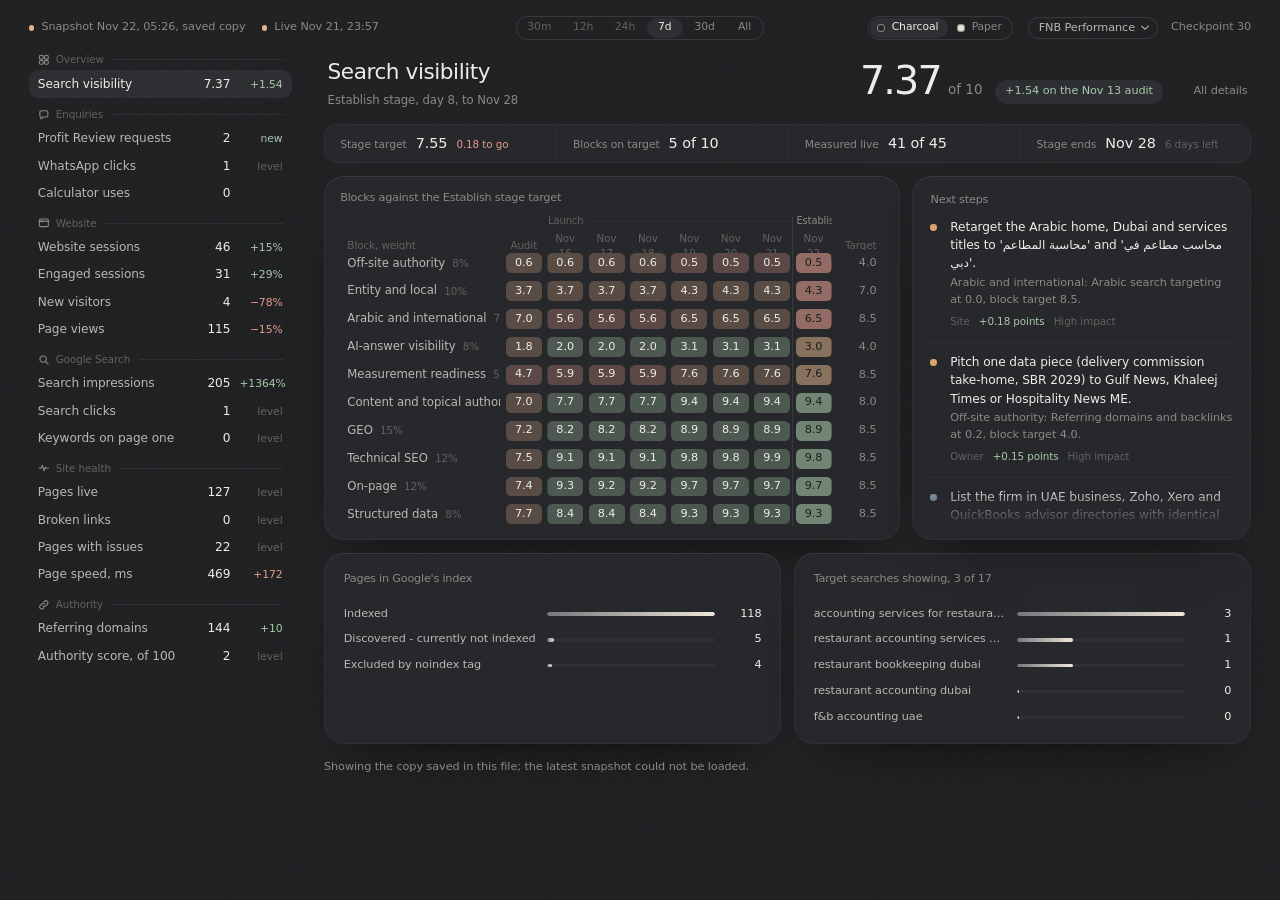
==== FNB Performance cards.html @ b30ec55e "Board rebuilt with the Nov 22 snapshots Co-Authored-By: Claude Opus 5.5 <noreply@anthropic.com> Clau" ====
<!doctype html>
<html lang="en"><head><meta charset="utf-8"><meta name="viewport" content="width=device-width,initial-scale=1">
<title>FNB Performance cards</title>
<script>try{var t=new URLSearchParams(location.search).get('theme')||localStorage.getItem('fnb-theme')||'charcoal';if(t==='paper')document.documentElement.classList.add('paper');}catch(e){}</script>
<style>
/* A1 Intelligence — charcoal edition */
:root{
 --canvas:#1d1e20;--side:#212225;--surface:#27282b;--surface-2:#2e2f33;--surface-3:#36373b;
 --line:#38393d;--line-soft:#2f3033;
 --ink:#eeece7;--ink-2:#b9b7b1;--ink-3:#8a8984;--ink-4:#626260;
 --A1:#eee7da;--FNB:#93afc0;--TUR:#b9a5d0;--u0:#eee7da;--u1:#93afc0;--u2:#b9a5d0;--u3:#d9a36a;--u4:#9cc2a6;--u5:#cf9aae;
 --warn:#e2b48b;--good:#a7c9a9;--bad:#e49d8f;
 --r-lg:22px;--r-md:14px;--r-sm:10px;
 --ease:cubic-bezier(.22,.8,.24,1);--spring:cubic-bezier(.34,1.4,.5,1);
 --side-w:248px;
 --sans:-apple-system,BlinkMacSystemFont,"SF Pro Text","Inter","Segoe UI Variable Text","Segoe UI",system-ui,sans-serif;
 --display:-apple-system,BlinkMacSystemFont,"SF Pro Display","Inter Display","Inter","Segoe UI Variable Display","Segoe UI",system-ui,sans-serif;
}
*{box-sizing:border-box}
html{-webkit-text-size-adjust:100%}
body{margin:0;background:var(--canvas);color:var(--ink);font-family:var(--sans);font-size:14px;line-height:1.5;letter-spacing:-.006em;-webkit-font-smoothing:antialiased;-moz-osx-font-smoothing:grayscale;font-feature-settings:"cv11","ss01"}
body::before{content:"";position:fixed;inset:0;pointer-events:none;z-index:0;opacity:.05;background-image:url("data:image/svg+xml,%3Csvg xmlns='http://www.w3.org/2000/svg' width='180' height='180'%3E%3Cfilter id='n'%3E%3CfeTurbulence type='fractalNoise' baseFrequency='.85' numOctaves='3' stitchTiles='stitch'/%3E%3C/filter%3E%3Crect width='100%25' height='100%25' filter='url(%23n)'/%3E%3C/svg%3E")}
button,input,textarea,select{font:inherit;color:inherit;letter-spacing:inherit}
button{cursor:pointer;-webkit-tap-highlight-color:transparent}
:focus-visible{outline:2px solid var(--FNB);outline-offset:3px;border-radius:8px}
button:disabled{opacity:.45;cursor:not-allowed}
[hidden]{display:none!important}
h1,h2,h3{margin:0;font-family:var(--display);font-weight:500;letter-spacing:-.02em}
p{margin:0}
.num,.hero-number,.fig-value,.inline-kpi strong,.brand-stat strong,.pnumber,.score-text strong,.review-stat strong{font-variant-numeric:tabular-nums}

/* Marks + icons */
.mark svg{width:44px;height:44px;fill:none;stroke:var(--ink-2);stroke-width:1}
.mark svg circle:nth-child(2){stroke:var(--ink-3)}.mark svg circle:nth-child(3){stroke:var(--ink-4)}
.mark .mark-core{fill:var(--A1);stroke:none}
.mark-small svg{width:26px;height:26px;stroke-width:1.4}
svg.i,.nav-item svg,.icon-button svg{fill:none;stroke:currentColor;stroke-width:1.6;stroke-linecap:round;stroke-linejoin:round}

/* Buttons */
.btn{appearance:none;border:0;border-radius:999px;padding:11px 20px;font-weight:550;font-size:14px;transition:transform .35s var(--spring),background .25s var(--ease),box-shadow .25s var(--ease)}
.btn:active{transform:scale(.97)}
.btn-primary{background:var(--ink);color:#1d1e20;box-shadow:0 1px 0 #ffffff40 inset,0 8px 24px -10px #00000080}
.btn-primary:hover{background:#fff}
.btn-outline{background:transparent;color:var(--ink);box-shadow:0 0 0 1px var(--line) inset}
.btn-outline:hover{background:var(--surface-2)}
.btn-wide{width:100%;padding:13px 20px;margin-top:6px}
.icon-button{appearance:none;width:38px;height:38px;border-radius:12px;border:0;background:transparent;color:var(--ink-2);display:grid;place-items:center;transition:background .2s var(--ease),color .2s,transform .3s var(--spring)}
.icon-button svg{width:20px;height:20px}
.icon-button:hover{background:var(--surface-2);color:var(--ink)}
.icon-button:active{transform:scale(.92)}
.link-quiet{appearance:none;border:0;background:transparent;color:var(--ink-3);font-size:13px;padding:6px 10px;margin:-6px -10px;border-radius:999px;transition:color .2s,background .2s}
.link-quiet:hover{color:var(--ink);background:var(--surface-2)}
.mini-btn{appearance:none;border:0;border-radius:999px;padding:7px 13px;font-size:12.5px;font-weight:550;background:var(--surface-3);color:var(--ink);transition:background .2s,transform .3s var(--spring)}
.mini-btn:hover{background:#414247}.mini-btn:active{transform:scale(.95)}
.mini-btn.approve{background:var(--ink);color:#1d1e20}
.mini-btn.reject{background:transparent;color:var(--bad);box-shadow:0 0 0 1px #e49d8f55 inset}

/* Toast */
#toast{position:fixed;left:50%;bottom:28px;z-index:200;transform:translate(-50%,16px) scale(.98);opacity:0;pointer-events:none;background:#3a3b3fe6;backdrop-filter:blur(20px) saturate(1.4);-webkit-backdrop-filter:blur(20px) saturate(1.4);color:var(--ink);padding:12px 20px;border-radius:999px;box-shadow:0 0 0 1px #ffffff14 inset,0 20px 50px -12px #000a;transition:opacity .3s var(--ease),transform .45s var(--spring);max-width:min(520px,calc(100vw - 32px));font-size:13.5px}
#toast.show{opacity:1;transform:translate(-50%,0) scale(1)}

/* Sculpture (shared) */
.sculpture{width:100%;height:100%;overflow:visible;display:block}
.sculpture .layer{transform-origin:0 0;transform-box:view-box}
.sculpture path{fill:none;vector-effect:non-scaling-stroke}
.sculpture .glow{opacity:.16}
.sculpture .layer.l0{animation:spin 140s linear infinite}
.sculpture .layer.l1{animation:spin 190s linear infinite reverse}
.sculpture .layer.l2{animation:spin 240s linear infinite}
.sculpture .breathe{transform-origin:0 0;transform-box:view-box;animation:breathe 11s ease-in-out infinite}
.sculpture .layer.dim{opacity:.12;transition:opacity .6s var(--ease)}
.sculpture .layer{transition:opacity .6s var(--ease)}
@keyframes spin{to{transform:rotate(360deg)}}
@keyframes breathe{0%,100%{transform:scale(.975)}50%{transform:scale(1.025)}}
.sculpture .draw path{stroke-dasharray:1;stroke-dashoffset:1;animation:draw 2.6s var(--ease) forwards}
@keyframes draw{to{stroke-dashoffset:0}}

/* Login */
.login{min-height:100vh;display:grid;grid-template-columns:1.15fr 1fr;position:relative;z-index:1}
.login-art{position:relative;overflow:hidden;background:radial-gradient(70% 60% at 50% 50%,#26272b,var(--canvas) 70%)}
.login-art .sculpture{position:absolute;inset:6%;width:88%;height:88%}
.login-panel{display:grid;place-items:center;padding:48px 32px;border-left:1px solid var(--line-soft)}
.login-box{width:100%;max-width:360px}
.login-box h1{font-size:34px;font-weight:600;letter-spacing:-.035em;margin-top:28px}
.login-lede{color:var(--ink-3);font-size:16px;margin-top:8px}
.login-form{margin-top:36px;display:flex;flex-direction:column;gap:14px}
.login-foot{margin-top:28px;color:var(--ink-4);font-size:12.5px}
.otp{letter-spacing:.42em;font-variant-numeric:tabular-nums}

/* Forms */
.field{display:flex;flex-direction:column;gap:7px}
.field label,.form-grid label{font-size:12.5px;color:var(--ink-3)}
input,textarea,select{background:var(--surface);border:0;border-radius:12px;padding:12px 14px;color:var(--ink);box-shadow:0 0 0 1px var(--line) inset;transition:box-shadow .25s var(--ease),background .25s}
input::placeholder,textarea::placeholder{color:var(--ink-4)}
input:hover,textarea:hover,select:hover{box-shadow:0 0 0 1px #4a4b50 inset}
input:focus,textarea:focus,select:focus{outline:none;background:var(--surface-2);box-shadow:0 0 0 1px var(--ink-3) inset,0 0 0 4px #93afc022}
textarea{min-height:150px;resize:vertical;line-height:1.55}
select{appearance:none;padding-right:34px;background-image:url("data:image/svg+xml,%3Csvg xmlns='http://www.w3.org/2000/svg' viewBox='0 0 12 12'%3E%3Cpath d='m3 4.5 3 3 3-3' fill='none' stroke='%238a8984' stroke-width='1.4' stroke-linecap='round'/%3E%3C/svg%3E");background-repeat:no-repeat;background-position:right 12px center;background-size:12px}
.form-grid{display:flex;flex-direction:column;gap:16px}
.field-help{font-size:12px;color:var(--ink-4)}
.form-error{color:var(--bad);font-size:13px;min-height:1px}

/* Layout */
.layout{display:grid;grid-template-columns:var(--side-w) 1fr;min-height:100vh;position:relative;z-index:1}
.side{position:sticky;top:0;height:100vh;background:var(--side);border-right:1px solid var(--line-soft);display:flex;flex-direction:column;padding:22px 14px 18px;gap:6px}
.side-brand{display:flex;align-items:center;gap:11px;padding:2px 10px 22px;font-family:var(--display);font-weight:600;font-size:15px;letter-spacing:-.02em}
.nav-list{display:flex;flex-direction:column;gap:2px}
.nav-item{appearance:none;border:0;background:transparent;color:var(--ink-2);display:flex;align-items:center;gap:12px;padding:9px 12px;border-radius:10px;font-size:14px;text-align:left;position:relative;transition:background .2s var(--ease),color .2s}
.nav-item svg{width:19px;height:19px;flex:none;stroke-width:1.5;color:var(--ink-3);transition:color .2s}
.nav-item:hover{background:#ffffff08;color:var(--ink)}
.nav-item.active{background:var(--surface-2);color:var(--ink);box-shadow:0 0 0 1px #ffffff0a inset}
.nav-item.active svg{color:var(--ink)}
.side-group{margin-top:26px}
.side-label{font-size:12px;color:var(--ink-4);padding:0 12px 8px}
.brand-list{display:flex;flex-direction:column;gap:2px}
.brand-item{appearance:none;border:0;background:transparent;color:var(--ink-2);display:flex;align-items:center;gap:11px;padding:8px 12px;border-radius:10px;font-size:13.5px;text-align:left;transition:background .2s,color .2s}
.brand-item:hover{background:#ffffff08;color:var(--ink)}
.brand-item.active{color:var(--ink);background:#ffffff0b}
.brand-item .dot{transition:transform .4s var(--spring),box-shadow .3s}
.brand-item.active .dot{transform:scale(1.25);box-shadow:0 0 0 3px #ffffff0d}
.dot{width:8px;height:8px;border-radius:50%;flex:none;display:inline-block}
.dot-A1{background:var(--A1)}.dot-FNB{background:var(--FNB)}.dot-TUR{background:var(--TUR)}
.dot-u0{background:var(--u0)}.dot-u1{background:var(--u1)}.dot-u2{background:var(--u2)}.dot-u3{background:var(--u3)}.dot-u4{background:var(--u4)}.dot-u5{background:var(--u5)}
.dot-ALL{background:conic-gradient(var(--u0) 0 33%,var(--u1) 0 66%,var(--u2) 0)}
.side-grow{flex:1}
.side-status{display:flex;gap:11px;align-items:flex-start;padding:14px 12px;border-radius:14px;background:#ffffff06;box-shadow:0 0 0 1px var(--line-soft) inset}
.side-status strong{display:block;font-size:13px;font-weight:550}
.side-status small{display:block;color:var(--ink-3);font-size:12px;line-height:1.4;margin-top:2px}
.status-dot{width:8px;height:8px;border-radius:50%;background:var(--warn);margin-top:6px;flex:none;box-shadow:0 0 0 4px #e2b48b1a}
.status-dot.live{background:var(--good);box-shadow:0 0 0 4px #a7c9a91f;animation:pulse 2.8s ease-in-out infinite}
@keyframes pulse{50%{box-shadow:0 0 0 7px #a7c9a900}}

.workspace{min-width:0;padding:34px clamp(20px,3.4vw,56px) 24px;max-width:1480px;width:100%}
.apphead{display:flex;align-items:flex-end;justify-content:space-between;gap:24px;flex-wrap:wrap}
.greet h1{font-size:30px;font-weight:600;letter-spacing:-.035em;line-height:1.15}
.greet p{color:var(--ink-3);margin-top:5px;font-size:14px}
.head-tools{display:flex;align-items:center;gap:10px}
.segmented{position:relative;display:inline-grid;grid-template-columns:1fr 1fr;padding:3px;border-radius:999px;background:var(--surface);box-shadow:0 0 0 1px var(--line-soft) inset}
.segmented::before{content:"";position:absolute;top:3px;bottom:3px;left:3px;width:calc(50% - 3px);border-radius:999px;background:var(--surface-3);box-shadow:0 1px 0 #ffffff12 inset,0 4px 14px -4px #0008;transition:transform .5s var(--spring)}
.segmented:has(.period[data-period="30"].active)::before{transform:translateX(100%)}
.period{appearance:none;border:0;background:transparent;position:relative;z-index:1;padding:7px 16px;font-size:13px;color:var(--ink-3);border-radius:999px;transition:color .3s}
.period.active{color:var(--ink)}
.who{display:flex;align-items:center;gap:10px;margin-left:8px;padding-left:16px;border-left:1px solid var(--line-soft)}
.avatar{width:34px;height:34px;border-radius:50%;display:grid;place-items:center;font-weight:600;font-size:13px;color:#1d1e20;background:radial-gradient(circle at 30% 25%,#fff,var(--A1) 45%,#bdb6a8)}
.who-text strong{display:block;font-size:13px;font-weight:550;line-height:1.2}
.who-text small{display:block;font-size:12px;color:var(--ink-3)}
.brand-strip{display:none}

.page{display:none}
.page.active{display:block;animation:pagein .5s var(--ease)}
@keyframes pagein{from{opacity:0;transform:translateY(6px)}}

/* Hero */
.hero{display:grid;grid-template-columns:minmax(0,1fr) minmax(0,1.05fr);align-items:center;gap:20px;margin:4px 0 0;min-height:400px}
.hero-label{color:var(--ink-3);font-size:15px}
.hero-number{font-family:var(--display);font-size:clamp(76px,10vw,148px);font-weight:200;letter-spacing:-.065em;line-height:.92;margin:14px 0 22px -.06em;background:linear-gradient(180deg,#fbfaf7 30%,#a9a7a1);-webkit-background-clip:text;background-clip:text;color:transparent}
.hero-line{font-size:18px;color:var(--ink-2);max-width:30ch;line-height:1.45;letter-spacing:-.012em}
.hero-art{aspect-ratio:1/1;max-height:520px;width:100%;justify-self:center;position:relative}
.legend{display:flex;flex-wrap:wrap;gap:8px;margin-top:30px}
.legend-button{appearance:none;border:0;display:inline-flex;align-items:center;gap:9px;padding:8px 14px 8px 12px;border-radius:999px;background:var(--surface);box-shadow:0 0 0 1px var(--line-soft) inset;color:var(--ink-2);font-size:13px;transition:background .2s,color .2s,opacity .3s,transform .35s var(--spring)}
.legend-button:hover{background:var(--surface-2);color:var(--ink)}
.legend-button:active{transform:scale(.96)}
.legend-button.muted{opacity:.45}
.legend-button.on{background:var(--surface-2);color:var(--ink);box-shadow:0 0 0 1px #ffffff1c inset}

/* Figures row */
.figures{display:grid;grid-template-columns:repeat(5,minmax(0,1fr));border-top:1px solid var(--line-soft);border-bottom:1px solid var(--line-soft);margin:26px 0 30px}
.figures-4{grid-template-columns:repeat(4,minmax(0,1fr))}
.figures-3{grid-template-columns:repeat(3,minmax(0,1fr))}
.fig{padding:22px 22px 20px;position:relative;min-width:0}
.fig+.fig{border-left:1px solid var(--line-soft)}
.fig:first-child{padding-left:0}
.fig-label{color:var(--ink-3);font-size:13px}
.fig-value{font-family:var(--display);font-size:34px;font-weight:300;letter-spacing:-.04em;line-height:1.1;margin-top:10px}
.fig-value.empty{color:var(--ink-4)}
.fig-desc{font-size:12px;color:var(--ink-4);margin-top:6px;white-space:nowrap;overflow:hidden;text-overflow:ellipsis}
.fig-flag{position:absolute;top:24px;right:18px;width:6px;height:6px;border-radius:50%;background:var(--warn)}
.fig-spark{display:block;width:100%;max-width:120px;height:26px;margin-top:12px}
.fig-spark path{fill:none;stroke:var(--ink-3);stroke-width:1.4;stroke-linecap:round;stroke-linejoin:round;vector-effect:non-scaling-stroke}

/* Panels */
.panel{background:var(--surface);border-radius:var(--r-lg);padding:24px 26px;box-shadow:0 0 0 1px #ffffff09 inset,0 1px 0 #ffffff0d inset,0 30px 60px -40px #000c;min-width:0}
.panel-quiet{background:transparent;box-shadow:0 0 0 1px var(--line-soft) inset}
.panel-head{display:flex;justify-content:space-between;align-items:flex-start;gap:16px;margin-bottom:20px}
.panel-head h2{font-size:18px;font-weight:550;letter-spacing:-.02em}
.panel-head p{font-size:13px;color:var(--ink-3);margin-top:3px}
.tag{font-size:12px;color:var(--ink-3);padding:5px 11px;border-radius:999px;background:#ffffff08;white-space:nowrap}
.panel-kicker,.dialog-kicker{font-size:12.5px;color:var(--ink-3)}
.main-pair{display:grid;grid-template-columns:minmax(0,1.85fr) minmax(300px,1fr);gap:20px}
.bottom-pair{display:grid;grid-template-columns:minmax(0,1.4fr) minmax(0,1fr);gap:20px;margin-top:20px}
.two-cols{display:grid;grid-template-columns:repeat(2,minmax(0,1fr));gap:20px}
.two-cols-wide{grid-template-columns:minmax(0,1.6fr) minmax(0,1fr)}
.margin-top{margin-top:20px}

/* Charts */
.chart-frame{position:relative;height:300px;margin:0 -4px}
.chart-frame svg{display:block;width:100%;height:100%;overflow:visible}
.chart-empty{height:100%;display:grid;place-items:center;color:var(--ink-4);font-size:13px;border-radius:14px;background:repeating-linear-gradient(-45deg,transparent 0 9px,#ffffff04 9px 10px)}
.chart-grid{stroke:var(--line-soft);stroke-width:1}
.chart-axis{fill:var(--ink-4);font-size:11.5px;font-family:var(--sans);font-variant-numeric:tabular-nums}
.chart-line{fill:none;stroke-width:2;stroke-linecap:round;stroke-linejoin:round}
.chart-line.draw{stroke-dasharray:1;stroke-dashoffset:1;animation:draw 1.6s var(--ease) forwards}
.chart-area{opacity:0;animation:fade 1.2s .5s var(--ease) forwards}
@keyframes fade{to{opacity:1}}
.s-A1{stroke:var(--A1)}.s-FNB{stroke:var(--FNB)}.s-TUR{stroke:var(--TUR)}
.f-A1{fill:var(--A1)}.f-FNB{fill:var(--FNB)}.f-TUR{fill:var(--TUR)}
.s-u0{stroke:var(--u0)}.s-u1{stroke:var(--u1)}.s-u2{stroke:var(--u2)}.s-u3{stroke:var(--u3)}.s-u4{stroke:var(--u4)}.s-u5{stroke:var(--u5)}
.f-u0{fill:var(--u0)}.f-u1{fill:var(--u1)}.f-u2{fill:var(--u2)}.f-u3{fill:var(--u3)}.f-u4{fill:var(--u4)}.f-u5{fill:var(--u5)}
.chart-line.dim{opacity:.14}
.chart-line,.chart-area{transition:opacity .4s var(--ease)}
.cross{opacity:0;transition:opacity .2s}
.chart-frame.hover .cross{opacity:1}
.cross line{stroke:var(--ink-3);stroke-width:1;stroke-dasharray:2 4}
.cross circle{stroke:var(--canvas);stroke-width:2.5}
.chart-tip{position:absolute;top:0;left:0;pointer-events:none;opacity:0;transform:translateY(4px);transition:opacity .2s,transform .3s var(--ease);background:#3a3b3fee;backdrop-filter:blur(14px);-webkit-backdrop-filter:blur(14px);border-radius:12px;padding:10px 12px;font-size:12.5px;min-width:170px;box-shadow:0 0 0 1px #ffffff14 inset,0 16px 40px -12px #000c;z-index:3}
.chart-frame.hover .chart-tip{opacity:1;transform:none}
.chart-tip b{display:block;font-weight:550;margin-bottom:6px;color:var(--ink)}
.chart-tip div{display:flex;align-items:center;gap:8px;color:var(--ink-2);justify-content:space-between}
.chart-tip div span{display:flex;align-items:center;gap:7px}
.chart-tip div strong{font-weight:550;color:var(--ink);font-variant-numeric:tabular-nums}

.brand-stats{display:grid;grid-template-columns:repeat(3,minmax(0,1fr));gap:12px;margin-top:20px;padding-top:18px;border-top:1px solid var(--line-soft)}
.brand-stat-name{display:flex;align-items:center;gap:8px;font-size:12.5px;color:var(--ink-3)}
.brand-stat-row{margin-top:6px;display:flex;align-items:baseline;gap:6px}
.brand-stat strong{font-family:var(--display);font-size:24px;font-weight:300;letter-spacing:-.03em}
.brand-stat small{color:var(--ink-4);font-size:12px}

/* Outreach panel */
.score{display:flex;align-items:center;gap:20px;padding:4px 0 22px}
.score-ring{width:104px;height:104px;flex:none;transform:rotate(-90deg)}
.ring-track{fill:none;stroke:var(--line);stroke-width:5}
.ring-arc{fill:none;stroke:var(--A1);stroke-width:5;stroke-linecap:round;transition:stroke-dasharray 1.4s var(--ease)}
.score-text strong{display:block;font-family:var(--display);font-size:40px;font-weight:300;letter-spacing:-.04em;line-height:1}
.score-text span{display:block;color:var(--ink-2);font-size:13px;margin-top:8px}
.score-text small{display:block;color:var(--ink-4);font-size:12px;margin-top:2px}
.split-caption{display:flex;justify-content:space-between;align-items:center;font-size:13px;color:var(--ink-3);padding:14px 0 8px;border-top:1px solid var(--line-soft)}
.count{min-width:24px;height:22px;padding:0 8px;border-radius:999px;background:var(--surface-3);color:var(--ink);display:inline-grid;place-items:center;font-size:12px;font-variant-numeric:tabular-nums}
.approvals{display:flex;flex-direction:column}
.approval-row{appearance:none;border:0;background:transparent;text-align:left;display:flex;align-items:center;justify-content:space-between;gap:14px;padding:12px 10px;margin:0 -10px;border-radius:12px;transition:background .2s}
.approval-row:hover{background:#ffffff07}
.approval-main{min-width:0}
.approval-main strong{display:block;font-weight:500;font-size:13.5px;white-space:nowrap;overflow:hidden;text-overflow:ellipsis}
.approval-main small{display:block;color:var(--ink-3);font-size:12px;margin-top:2px}
.approval-empty{color:var(--ink-3);font-size:13px;padding:18px 0;line-height:1.55}
.approval-empty strong{display:block;color:var(--ink-2);font-weight:550;margin-bottom:2px}
.inline-action{appearance:none;border:0;background:transparent;color:var(--ink-2);display:flex;align-items:center;gap:10px;padding:12px 0 0;font-size:13.5px;transition:color .2s}
.inline-action:hover{color:var(--ink)}
.plus{width:24px;height:24px;border-radius:50%;display:grid;place-items:center;box-shadow:0 0 0 1px var(--line) inset;font-size:15px;line-height:1;transition:transform .4s var(--spring),background .2s}
.inline-action:hover .plus{transform:rotate(90deg);background:var(--surface-2)}

/* State chips */
.state-chip{font-size:11.5px;padding:4px 10px;border-radius:999px;white-space:nowrap;background:#ffffff0a;color:var(--ink-2);display:inline-flex;align-items:center;gap:6px}
.state-chip::before{content:"";width:5px;height:5px;border-radius:50%;background:currentColor}
.state-chip.pending{color:var(--warn)}
.state-chip.approved{color:var(--good)}
.state-chip.rejected,.state-chip.rework,.state-chip.request_changes,.state-chip.changes_requested{color:var(--bad)}

/* Discovery */
.discovery{display:grid;grid-template-columns:repeat(2,minmax(0,1fr));gap:32px}
.inline-kpi span{display:block;color:var(--ink-3);font-size:13px}
.inline-kpi strong{display:block;font-family:var(--display);font-size:32px;font-weight:300;letter-spacing:-.04em;margin-top:6px}
.seo-chart{height:120px;margin-top:14px}
.seo-chart svg{width:100%;height:100%;display:block;overflow:visible}
.bar{fill:#4a4b50;transition:fill .2s}
.bar:hover{fill:var(--ink-3)}
.bar.last{fill:var(--A1)}
.bar-grow{transform-box:fill-box;transform-origin:50% 100%;animation:grow .9s var(--ease) both}
@keyframes grow{from{transform:scaleY(0)}}
.micro-note{color:var(--ink-4);font-size:12px;margin-top:10px;line-height:1.45}
.hbars{display:flex;flex-direction:column;gap:14px;margin-top:20px}
.hbar{display:grid;grid-template-columns:118px 1fr 52px;gap:12px;align-items:center;font-size:13px;color:var(--ink-2)}
.hbar strong{text-align:right;font-weight:500;font-variant-numeric:tabular-nums;color:var(--ink)}
.track{height:4px;border-radius:4px;background:var(--line-soft);overflow:hidden}
.fill{height:100%;width:0;border-radius:4px;background:linear-gradient(90deg,#77787d,var(--A1));transition:width 1.2s var(--ease)}

/* Issues */
.issue-short{display:flex;flex-direction:column}
.issue-row{display:grid;grid-template-columns:minmax(0,1fr) auto auto;align-items:center;gap:14px;padding:13px 0;border-top:1px solid var(--line-soft)}
.issue-row:first-child{border-top:0;padding-top:0}
.issue-row strong{font-weight:500;font-size:13.5px;white-space:nowrap;overflow:hidden;text-overflow:ellipsis}
.tasks-full .issue-row{grid-template-columns:minmax(0,1fr) auto auto auto;padding:16px 0}
.tasks-full .issue-row:first-child{padding-top:0}
.issue-long{white-space:normal!important}
.issue-meta{color:var(--ink-3);font-size:12.5px;margin-top:4px;line-height:1.5}
.severity{font-size:12px;color:var(--ink-3);display:inline-flex;align-items:center;gap:7px;white-space:nowrap;text-transform:capitalize}
.severity::before{content:"";width:7px;height:7px;border-radius:50%;background:var(--ink-4)}
.severity.critical::before{background:var(--bad);box-shadow:0 0 0 3px #e49d8f26}
.severity.high::before{background:var(--warn)}
.severity.medium::before{background:var(--FNB)}
.issue-status{font-size:12px;color:var(--ink-4);white-space:nowrap;text-transform:capitalize}
.tasks-full select{padding:7px 32px 7px 12px;font-size:12.5px;border-radius:999px}
.extra-meta{font-size:12px;color:var(--ink-4)}

/* Sections */
.section-intro{margin:26px 0 8px;max-width:640px}
.section-intro h2{font-size:clamp(40px,5vw,60px);font-weight:250;letter-spacing:-.05em;line-height:1.02}
.section-intro p{font-size:17px;color:var(--ink-3);margin-top:12px;line-height:1.5}
.section-actions{display:flex;gap:8px;align-items:center;flex-wrap:wrap;justify-content:flex-end;margin:-12px 0 20px}
.panel-head .section-actions{margin:0}
.bodycopy{color:var(--ink-2);font-size:14px;line-height:1.65;max-width:68ch}

/* Tables */
.data-table{overflow-x:auto;margin:0 -6px}
table{width:100%;border-collapse:collapse;font-size:13.5px}
th{text-align:left;font-weight:450;color:var(--ink-4);font-size:12.5px;padding:0 6px 12px}
td{padding:14px 6px;border-top:1px solid var(--line-soft);color:var(--ink-2);font-variant-numeric:tabular-nums;white-space:nowrap}
td:first-child{color:var(--ink)}
tbody tr{transition:background .2s}
tbody tr:hover{background:#ffffff05}
.source-state{font-size:12px;display:inline-flex;align-items:center;gap:7px;color:var(--ink-3);text-transform:capitalize}
.source-state::before{content:"";width:6px;height:6px;border-radius:50%;background:var(--ink-4)}
.source-state.fresh{color:var(--good)}.source-state.fresh::before{background:var(--good)}
.source-state.snapshot{color:var(--ink-2)}.source-state.snapshot::before{background:var(--FNB)}
.source-state.stale{color:var(--warn)}.source-state.stale::before{background:var(--warn)}

/* Drafts */
.draft-card{padding:18px 0;border-top:1px solid var(--line-soft)}
.draft-card:first-child{border-top:0;padding-top:0}
.draft-head{display:flex;justify-content:space-between;gap:14px;align-items:flex-start}
.draft-head strong{display:block;font-weight:550;font-size:15px;margin-top:3px}
.body-snippet{color:var(--ink-3);font-size:13.5px;line-height:1.6;margin:10px 0 14px;display:-webkit-box;-webkit-line-clamp:3;-webkit-box-orient:vertical;overflow:hidden}
.draft-actions{display:flex;flex-wrap:wrap;gap:8px;align-items:center}
.draft-actions .tag{margin-right:auto}
.quality-note p{color:var(--ink-2);font-size:13.5px;line-height:1.65;margin-bottom:16px}
.quality-note strong{display:block;margin-bottom:8px}
.metric-empty{display:flex;justify-content:space-between;gap:12px;padding:13px 0;border-top:1px solid var(--line-soft);font-size:13.5px;color:var(--ink-2)}
.metric-empty b{font-weight:450;color:var(--ink-4)}

/* Social */
.platform-grid{display:grid;grid-template-columns:repeat(auto-fill,minmax(200px,1fr));gap:12px}
.platform-card{padding:18px;border-radius:16px;background:#ffffff05;box-shadow:0 0 0 1px var(--line-soft) inset}
.pname{color:var(--ink-3);font-size:13px}
.pnumber{font-family:var(--display);font-size:30px;font-weight:300;letter-spacing:-.04em;margin:8px 0 2px}
.pmeta{font-size:12px;color:var(--ink-4);margin-bottom:16px}

/* Insights */
.insights-grid{display:grid;grid-template-columns:repeat(2,minmax(0,1fr));gap:20px}
.insight{padding:26px;border-radius:var(--r-lg);background:var(--surface);box-shadow:0 0 0 1px #ffffff09 inset;position:relative;overflow:hidden}
.insight-level{display:inline-flex;align-items:center;gap:8px;font-size:12.5px;color:var(--ink-3)}
.insight-level::before{content:"";width:7px;height:7px;border-radius:50%;background:var(--FNB)}
.insight-level.attention::before{background:var(--warn)}
.insight h3{font-size:21px;font-weight:450;letter-spacing:-.025em;line-height:1.3;margin:14px 0 10px;max-width:30ch}
.insight p{color:var(--ink-3);font-size:14px;line-height:1.6}
.insight footer{margin-top:18px;padding-top:16px;border-top:1px solid var(--line-soft);font-size:13.5px;color:var(--ink-2)}
.insight footer span{color:var(--ink-4);display:block;font-size:12px;margin-bottom:3px}

/* Reviews */
.review-row{padding:15px 0;border-top:1px solid var(--line-soft)}
.review-row:first-child{border-top:0;padding-top:0}
.review-head{display:flex;justify-content:space-between;gap:14px;align-items:flex-start}
.review-head strong{font-weight:500;font-size:13.5px;line-height:1.5}
.review-row small{display:block;color:var(--ink-4);font-size:12px;margin-top:4px}
.review-row p{color:var(--ink-3);font-size:12.5px;margin-top:8px}
.review-row .mini-btn{margin-top:10px}
.review-stat{padding:22px 22px 20px}
.review-stat:first-child{padding-left:0}
.review-stat+.review-stat{border-left:1px solid var(--line-soft)}
.review-stat .muted{display:block;color:var(--ink-3);font-size:13px}
.review-stat strong{display:block;font-family:var(--display);font-size:30px;font-weight:300;letter-spacing:-.035em;margin-top:8px}

/* Dialog */
.dialog-backdrop{position:fixed;inset:0;z-index:100;background:#141516b3;backdrop-filter:blur(18px) saturate(1.2);-webkit-backdrop-filter:blur(18px) saturate(1.2);display:grid;place-items:center;padding:20px;animation:fade .3s var(--ease) both;opacity:0}
.dialog-card{width:min(560px,100%);max-height:calc(100vh - 40px);overflow:auto;background:var(--surface);border-radius:26px;padding:26px 28px 28px;box-shadow:0 0 0 1px #ffffff12 inset,0 1px 0 #ffffff14 inset,0 50px 120px -30px #000;animation:sheet .55s var(--spring) both}
@keyframes sheet{from{opacity:0;transform:translateY(18px) scale(.97)}}
.dialog-header{display:flex;justify-content:space-between;align-items:flex-start;gap:16px;margin-bottom:22px}
.dialog-header h2{font-size:22px;font-weight:550;letter-spacing:-.025em;margin-top:4px}
.dialog-body-text{white-space:pre-wrap;color:var(--ink-2)}
.review-list{display:flex;flex-direction:column}
code{font-family:ui-monospace,"SF Mono",Menlo,monospace;font-size:12px;color:var(--ink-2)}

.app-footer{display:flex;justify-content:space-between;gap:16px;flex-wrap:wrap;color:var(--ink-4);font-size:12px;margin-top:48px;padding-top:20px;border-top:1px solid var(--line-soft)}

/* Responsive */
@media (max-width:1240px){
 .figures{grid-template-columns:repeat(3,minmax(0,1fr))}
 .figures .fig:nth-child(4){border-left:0;padding-left:0}
 .figures .fig:nth-child(n+4){border-top:1px solid var(--line-soft)}
 .figures-4{grid-template-columns:repeat(2,minmax(0,1fr))}
 .figures-4 .fig:nth-child(3){border-left:0;padding-left:0}
 .figures-4 .fig:nth-child(4){border-left:1px solid var(--line-soft);padding-left:22px}
 .figures-4 .fig:nth-child(n+3){border-top:1px solid var(--line-soft)}
 .main-pair{grid-template-columns:1fr}
}
@media (max-width:980px){
 :root{--side-w:0px}
 .layout{grid-template-columns:1fr}
 .side{position:fixed;top:auto;bottom:0;left:0;right:0;height:auto;z-index:50;flex-direction:row;padding:6px 8px calc(6px + env(safe-area-inset-bottom));border-right:0;border-top:1px solid var(--line-soft);background:#212225e6;backdrop-filter:blur(20px) saturate(1.4);-webkit-backdrop-filter:blur(20px) saturate(1.4)}
 .side-brand,.side-group,.side-grow,.side-status{display:none}
 .nav-list{flex-direction:row;justify-content:space-around;width:100%}
 .nav-item{flex-direction:column;gap:3px;padding:7px 4px;font-size:10px;flex:1;justify-content:center;min-width:0}
 .nav-item span{white-space:nowrap;overflow:hidden;text-overflow:ellipsis;max-width:100%}
 .nav-item.active{background:transparent;box-shadow:none}
 .nav-item.active svg{color:var(--A1)}
 .workspace{padding:24px 16px 110px}
 .brand-strip{display:flex;gap:8px;overflow-x:auto;margin:20px -16px 0;padding:0 16px 2px;scrollbar-width:none}
 .brand-strip::-webkit-scrollbar{display:none}
 .brand-chip{appearance:none;border:0;flex:none;display:inline-flex;align-items:center;gap:8px;padding:8px 14px;border-radius:999px;background:var(--surface);color:var(--ink-2);font-size:13px;box-shadow:0 0 0 1px var(--line-soft) inset}
 .brand-chip.active{background:var(--ink);color:#1d1e20}
 .hero{grid-template-columns:1fr;min-height:0;gap:0}
 .hero-art{max-width:420px;order:-1;margin:-10px auto -30px}
 .bottom-pair,.two-cols,.two-cols-wide,.insights-grid{grid-template-columns:1fr}
}
@media (max-width:640px){
 .apphead{align-items:flex-start}
 .greet h1{font-size:25px}
 .head-tools{width:100%;justify-content:space-between}
 .who{margin-left:auto;padding-left:0;border-left:0}
 .who-text{display:none}
 .figures,.figures-4,.figures-3{grid-template-columns:repeat(2,minmax(0,1fr))}
 .figures .fig{border-left:0!important;padding:18px 0!important;border-top:1px solid var(--line-soft)}
 .figures .fig:nth-child(-n+2){border-top:0}
 .figures .fig:nth-child(even){padding-left:18px!important;border-left:1px solid var(--line-soft)!important}
 .figures-3 .review-stat{padding:18px 0}
 .fig-value{font-size:28px}
 .panel{padding:20px 18px;border-radius:18px}
 .discovery{grid-template-columns:1fr;gap:28px}
 .brand-stats{grid-template-columns:1fr;gap:14px}
 .brand-stat{display:flex;justify-content:space-between;align-items:baseline}
 .brand-stat-row{margin-top:0}
 .chart-frame{height:230px}
 .issue-row{grid-template-columns:minmax(0,1fr) auto}
 .issue-row .issue-status{display:none}
 .tasks-full .issue-row{grid-template-columns:1fr auto;row-gap:10px}
 .tasks-full .issue-row>div{grid-column:1/-1}
 .login{grid-template-columns:1fr}
 .login-art{height:300px}
 .login-panel{border-left:0;padding:8px 20px 40px}
 .login-box h1{margin-top:18px;font-size:30px}
 .section-actions{justify-content:flex-start;margin:0 0 16px}
 .hbar{grid-template-columns:104px 1fr 44px}
 .figures .fig:last-child:nth-child(odd){grid-column:1/-1;padding-left:0!important;border-left:0!important}
}
@media (max-width:980px) and (min-width:641px){.login{grid-template-columns:1fr}.login-art{height:380px}.login-panel{border-left:0}}
@media (prefers-reduced-motion:reduce){
 *,*::before,*::after{animation-duration:.001ms!important;animation-iteration-count:1!important;transition-duration:.001ms!important}
 .sculpture .layer,.sculpture .breathe{animation:none!important}
}
.stop-A1{stop-color:var(--A1)}.stop-FNB{stop-color:var(--FNB)}.stop-TUR{stop-color:var(--TUR)}
circle.dim{opacity:.14}

.brand-list[hidden],.brand-strip[hidden],.brand-strip:empty,.brand-list:empty,.side-label[hidden]{display:none!important}

.demo-box{margin-top:22px;padding:14px;border:1px solid var(--line-soft);border-radius:16px;background:#ffffff08;display:flex;flex-direction:column;gap:8px}
.demo-title{font-size:12px;letter-spacing:.08em;text-transform:uppercase;color:var(--ink-3,#8d8c88)}
.demo-user{display:flex;flex-direction:column;align-items:flex-start;gap:2px;text-align:left;padding:10px 12px;border-radius:12px;border:1px solid var(--line-soft);background:transparent;color:inherit;cursor:pointer;min-height:44px}
.demo-user:hover{background:#ffffff0d}.demo-user small{color:var(--ink-3,#8d8c88);font-size:12px}
.demo-note{font-size:12.5px;color:var(--ink-3,#8d8c88)}.demo-note code{color:inherit;font-weight:600}

/* Layer 3 and 4: detail dialog. Landscape "tablet page" on desktop and tablets; full screen on phones. Reuses existing tokens, type scale and components. */
.fig[data-detail]{cursor:pointer;border-radius:var(--r-md);transition:background .25s var(--ease)}
.fig[data-detail]:hover{background:var(--surface)}
.fig[data-detail]:focus-visible{outline:1px solid var(--ink-3);outline-offset:-2px}
.panel-tools{display:flex;align-items:center;gap:10px}
.detail-scrim{position:fixed;inset:0;background:#000b;z-index:40;opacity:0;transition:opacity .3s var(--ease)}
.detail-scrim.on{opacity:1}
.detail-scrim[hidden],.detail[hidden]{display:none}
.detail{position:fixed;inset:0;margin:auto;z-index:41;width:min(1120px,calc(100vw - 48px));height:min(740px,calc(100vh - 48px));height:min(740px,calc(100dvh - 48px));background:var(--canvas);border-radius:var(--r-lg);box-shadow:0 0 0 1px var(--line-soft),0 50px 120px -30px #000e;display:flex;flex-direction:column;overflow:hidden;opacity:0;transform:translateY(14px) scale(.985);transition:opacity .3s var(--ease),transform .42s var(--ease)}
.detail.on{opacity:1;transform:none}
body.detail-open{overflow:hidden}
.detail-inner{display:flex;flex-direction:column;flex:1;min-height:0;outline:none}
.detail-head{display:flex;justify-content:space-between;align-items:flex-start;gap:16px;padding:22px 28px 16px;border-bottom:1px solid var(--line-soft);flex:none}
.detail-title{font-family:var(--display);font-size:26px;font-weight:550;letter-spacing:-.03em;margin:4px 0 0}
.detail-close{appearance:none;border:0;background:var(--surface);color:var(--ink-2);width:44px;height:44px;border-radius:50%;display:grid;place-items:center;cursor:pointer;flex:none;transition:background .2s,color .2s}
.detail-close:hover{background:var(--surface-3);color:var(--ink)}
.detail-grid{flex:1;min-height:0;display:grid;grid-template-columns:minmax(0,1.12fr) minmax(0,1fr)}
.detail-col{min-height:0;overflow-y:auto;overscroll-behavior:contain;padding:4px 28px 34px;scrollbar-width:thin}
.detail-col+.detail-col{border-left:1px solid var(--line-soft)}
.detail-hero{display:flex;align-items:baseline;gap:14px;flex-wrap:wrap;margin:22px 0 6px}
.detail-value{font-family:var(--display);font-size:60px;font-weight:200;letter-spacing:-.05em;line-height:1}
.detail-delta{font-size:13px;padding:4px 11px;border-radius:999px;background:var(--surface-2);color:var(--ink-2)}
.detail-delta.up{color:var(--good)}
.detail-delta.down{color:var(--bad)}
.detail-sub{font-size:13px;color:var(--ink-3)}
.detail-section{margin-top:28px}
.detail-h{font-size:13px;font-weight:500;color:var(--ink-3);margin:0 0 12px}
.detail-chart{height:clamp(170px,30vh,270px)}
.detail-card{padding:18px 20px;border-radius:var(--r-md);box-shadow:0 0 0 1px var(--line-soft) inset}
.detail-card .hbars{margin-top:0;gap:12px}
.detail-card .hbar{grid-template-columns:minmax(96px,40%) 1fr 3.6em}
.detail-card .hbar span{overflow:hidden;text-overflow:ellipsis;white-space:nowrap}
.detail-quiet,.detail-loading{font-size:13.5px;color:var(--ink-3)}
.detail-loading{padding:48px 28px}
.detail-foot{margin-top:30px;padding-top:16px;border-top:1px solid var(--line-soft);font-size:12.5px;color:var(--ink-3);line-height:1.6}
.chart-ghost{fill:none;stroke:var(--ink-4);stroke-width:1.5;stroke-dasharray:3 5;stroke-linecap:round}
.pattern{padding:16px 18px;border-radius:var(--r-md);background:var(--surface);box-shadow:0 0 0 1px #ffffff09 inset;margin-bottom:10px}
.pattern-kind{display:flex;align-items:center;gap:8px;font-size:12px;color:var(--ink-3)}
.pattern-kind::before{content:"";width:7px;height:7px;border-radius:50%;background:var(--FNB)}
.pattern-caution .pattern-kind::before{background:var(--warn)}
.pattern-gap .pattern-kind::before{background:var(--TUR)}
.pattern-peak .pattern-kind::before{background:var(--good)}
.pattern h4{font-size:15px;font-weight:550;letter-spacing:-.01em;margin:7px 0 3px}
.pattern p{font-size:13px;color:var(--ink-2)}
.ask-intents{display:flex;flex-wrap:wrap;gap:8px;margin-bottom:10px}
.dchip{appearance:none;border:0;background:var(--surface);color:var(--ink-2);font:inherit;font-size:13px;padding:8px 14px;min-height:40px;border-radius:999px;box-shadow:0 0 0 1px var(--line-soft) inset;cursor:pointer;transition:background .2s,color .2s}
.dchip:hover{color:var(--ink)}
.dchip.active{background:var(--surface-3);color:var(--ink)}
.ask-q{display:flex;justify-content:space-between;align-items:center;gap:12px;width:100%;min-height:50px;padding:12px 2px;text-align:left;appearance:none;border:0;border-bottom:1px solid var(--line-soft);background:transparent;color:var(--ink);font:inherit;font-size:14.5px;cursor:pointer}
.ask-q i{font-style:normal;color:var(--ink-3);transition:transform .25s var(--ease)}
.ask-q[aria-expanded="true"] i{transform:rotate(90deg)}
.ask-a{padding:14px 2px 20px;border-bottom:1px solid var(--line-soft)}
.ask-stat strong{display:block;font-family:var(--display);font-size:42px;font-weight:250;letter-spacing:-.04em;line-height:1.1}
.ask-stat span{display:block;font-size:13.5px;color:var(--ink-2);margin-top:4px}
.ask-stat small,.ask-note{display:block;font-size:12.5px;color:var(--ink-3);margin-top:4px}
.ask-na{font-size:13.5px;color:var(--ink-3)}
.ask-text{font-size:14px;color:var(--ink-2)}
.ask-list{margin:0;padding-left:18px;font-size:13.5px;color:var(--ink-2);line-height:1.7}
.mini-wrap{overflow-x:auto}
.mini-table{width:100%;border-collapse:collapse;font-size:13px}
.mini-table th{text-align:left;font-weight:500;font-size:12px;color:var(--ink-3);padding:6px 10px 8px 0;white-space:nowrap}
.mini-table td{padding:9px 10px 9px 0;border-top:1px solid var(--line-soft);color:var(--ink-2);vertical-align:top}
.mini-table td.num,.mini-table th.num{text-align:right;font-variant-numeric:tabular-nums;color:var(--ink)}
.raw-wrap{max-height:340px;overflow:auto;margin-top:12px}
.raw-actions{display:flex;gap:14px;margin-top:10px}
.detail .link-quiet{min-height:44px;display:inline-flex;align-items:center}
@media (pointer:coarse){.dchip{min-height:44px}.ask-q{min-height:54px}.fig[data-detail]{min-height:44px}}
@media (max-width:900px){.detail{width:calc(100vw - 32px);height:calc(100vh - 32px);height:calc(100dvh - 32px)}.detail-grid{display:block;overflow-y:auto;overscroll-behavior:contain}.detail-col{overflow:visible;padding:4px 24px 24px}.detail-col+.detail-col{border-left:0;border-top:1px solid var(--line-soft)}}
@media (max-width:640px),(max-height:520px){.detail{inset:0;width:100vw;height:100vh;height:100dvh;border-radius:0;transform:translateY(24px)}.detail-head{padding:calc(14px + env(safe-area-inset-top,0px)) 18px 12px}.detail-title{font-size:22px}.detail-col{padding:2px 18px 24px}.detail-grid{padding-bottom:env(safe-area-inset-bottom,0px)}.detail-value{font-size:48px}}
@media (max-height:520px){.detail-value{font-size:40px}.detail-hero{margin-top:14px}.detail-section{margin-top:20px}.detail-chart{height:150px}}
@media (prefers-reduced-motion:reduce){.detail,.detail-scrim{transition:none}}

/* Dialog forms: the label becomes the field's own caption; the control sits quietly beneath it. Sheets on phones. */
.dialog-card .form-grid{gap:10px}
.dialog-card .field{gap:2px;padding:11px 16px 12px;border-radius:var(--r-md);background:var(--surface-2);box-shadow:0 0 0 1px #ffffff0a inset;transition:box-shadow .25s var(--ease),background .25s}
.dialog-card .field:hover{box-shadow:0 0 0 1px #ffffff16 inset}
.dialog-card .field:focus-within{background:var(--surface-3);box-shadow:0 0 0 1px var(--ink-3) inset,0 0 0 4px #93afc022}
.dialog-card .field label{font-size:11.5px;letter-spacing:.01em;color:var(--ink-3);transition:color .2s}
.dialog-card .field:focus-within label{color:var(--ink-2)}
.dialog-card .field input,.dialog-card .field textarea,.dialog-card .field select{background-color:transparent;box-shadow:none;border-radius:0;padding:2px 0 0;font-size:16px;line-height:1.4;min-height:0}
.dialog-card .field input:hover,.dialog-card .field textarea:hover,.dialog-card .field select:hover,.dialog-card .field input:focus,.dialog-card .field textarea:focus,.dialog-card .field select:focus{background-color:transparent;box-shadow:none}
.dialog-card .field select{padding-right:22px;background-position:right 0 center}
.dialog-card .field textarea{min-height:132px;padding-top:4px}
.dialog-card .field-help{margin-top:8px}
.cap-hint{color:var(--ink-4)}
.cap-hint.warn{color:var(--warn)}
.dialog-card .btn-primary{margin-top:8px}
@media (max-width:640px){.dialog-backdrop{place-items:end center;padding:0}.dialog-card{width:100%;border-radius:26px 26px 0 0;max-height:92vh;max-height:92dvh;padding:22px 20px calc(24px + env(safe-area-inset-bottom,0px))}.dialog-card .field textarea{resize:none}}

/* Admin onboarding (owner approved "admin onboarding", 25 Oct 2026): Clients page for agency administrators. Existing tokens, panels and tables only. */
.admin-grid{margin-top:20px}
.admin-grid .admin-panel-wide{grid-column:1/-1}
.admin-keys{display:grid;grid-template-columns:repeat(3,minmax(0,1fr));gap:0 28px}
.admin-keys .review-row{border-top:0;padding-top:0}
.admin-keys .review-row+.review-row{border-left:1px solid var(--line-soft);padding-left:24px}
.admin-client{margin-top:28px}
.admin-client-head{display:flex;justify-content:space-between;align-items:flex-end;gap:16px;flex-wrap:wrap;padding:0 2px}
.admin-client-head h2{font-size:26px;font-weight:500;letter-spacing:-.03em;margin-top:4px}
.admin-table tbody tr.admin-pick{cursor:pointer}
.admin-table tbody tr.admin-active{background:#ffffff08}
.admin-table tbody tr.admin-active td:first-child{box-shadow:inset 3px 0 0 var(--A1)}
.admin-table td .admin-sub{display:block;color:var(--ink-4);font-size:12px;margin-top:2px}
.admin-table td.admin-wrap{white-space:normal;max-width:260px}
.admin-list .review-row .mini-btn{margin-top:10px;margin-right:8px}
.admin-list .metric-empty b{color:var(--ink-2)}
.admin-empty{color:var(--ink-3);font-size:13px;padding:12px 0 4px;line-height:1.55}
.admin-error:empty{display:none}
.admin-error{margin-top:14px}
.admin-secret{margin-top:18px;padding:16px 18px;border-radius:var(--r-md);background:var(--surface-2);box-shadow:0 0 0 1px #ffffff12 inset}
.admin-secret strong{display:block;font-weight:550;margin-bottom:6px}
.admin-secret p{color:var(--ink-2);font-size:13px;line-height:1.55}
.admin-secret code{display:block;word-break:break-all;font-size:12.5px;color:var(--ink);padding:10px 12px;margin:12px 0;border-radius:10px;background:var(--canvas);box-shadow:0 0 0 1px var(--line-soft) inset;user-select:all}
.admin-secret .admin-secret-actions{display:flex;gap:8px;flex-wrap:wrap}
.admin-maprows{display:flex;flex-direction:column;gap:8px}
.admin-maprow{display:grid;grid-template-columns:minmax(0,1.2fr) minmax(0,1fr) auto auto;gap:8px;align-items:center}
.admin-maprow.admin-maprow-2{grid-template-columns:minmax(0,1.2fr) minmax(0,1fr) auto}
.admin-maprow input,.admin-maprow select{padding:9px 12px;font-size:13.5px;border-radius:10px;min-width:0}
.admin-maprow select{padding-right:30px}
.admin-maprow .mini-btn{padding:7px 10px}
.admin-group{padding:12px 16px 14px;border-radius:var(--r-md);background:var(--surface-2);box-shadow:0 0 0 1px #ffffff0a inset}
.admin-group .admin-group-head{display:flex;justify-content:space-between;align-items:center;gap:12px;margin-bottom:10px;font-size:11.5px;letter-spacing:.01em;color:var(--ink-3)}
@media (max-width:640px){.admin-keys{grid-template-columns:1fr}.admin-keys .review-row{border-top:1px solid var(--line-soft);padding-top:15px}.admin-keys .review-row:first-child{border-top:0;padding-top:0}.admin-keys .review-row+.review-row{border-left:0;padding-left:0}.admin-maprow,.admin-maprow.admin-maprow-2{grid-template-columns:1fr 1fr}.admin-maprow .mini-btn{grid-column:span 1}.admin-client-head h2{font-size:22px}.admin-panel .panel-head .btn{white-space:nowrap;padding:9px 14px;font-size:13px}}

/* Page shell for this standalone file only. Not part of the board. */
.demo-shell{position:relative;z-index:1;max-width:732px;margin:0 auto;padding:44px 24px 80px}
.demo-bar{display:flex;justify-content:space-between;align-items:center;gap:16px;flex-wrap:wrap;margin-bottom:18px}
.demo-note{font-size:12.5px;color:var(--ink-3);margin-top:16px;line-height:1.6}
/* ===== Checkpoint 9 shell ===== */
html{zoom:.9}
body *{font-weight:400!important}
.ws-hero,.detail-value,.ask-stat strong{font-weight:250!important}
.stop-fnb-performance{stop-color:var(--u0)}
.app{position:relative;z-index:1;max-width:1840px;margin:0 auto;padding:18px 32px 12px;display:grid;grid-template-columns:292px minmax(0,1fr);gap:0 36px;align-items:start}
.topbar{grid-column:1/-1;display:flex;justify-content:space-between;align-items:center;margin-bottom:14px;font-size:12.5px;color:var(--ink-3)}
.snap{display:inline-flex;align-items:center;gap:8px}
.snap i{width:6px;height:6px;border-radius:50%;background:var(--ink-4)}
.snap.live i{background:var(--good)}.snap.saved i{background:var(--warn)}
/* rail */
.rail{display:flex;flex-direction:column;min-width:0;position:sticky;top:16px}
.rail-group{display:flex;align-items:center;gap:10px;font-size:11.5px;color:var(--ink-4);margin:10px 0 3px;padding:0 10px}
.rail-group:first-child{margin-top:0}
.rail-group::after{content:"";flex:1;height:1px;background:var(--line-soft)}
.rail-group svg{width:13px;height:13px;flex:none;fill:none;stroke:var(--ink-3);stroke-width:1.5;stroke-linecap:round;stroke-linejoin:round;margin-right:-3px}
.rail-item{appearance:none;border:0;background:transparent;display:grid;grid-template-columns:minmax(0,1fr) auto 48px;gap:10px;align-items:baseline;text-align:left;padding:5px 10px;border-radius:10px;font-size:13.5px;color:var(--ink-2);transition:background .2s var(--ease),color .2s}
.rail-item:hover{background:var(--surface);color:var(--ink)}
.rail-item[aria-selected="true"]{background:var(--surface-2);color:var(--ink)}
*{scrollbar-width:none!important;-ms-overflow-style:none!important}*::-webkit-scrollbar{display:none!important;width:0!important;height:0!important}
.heat-key>span{white-space:nowrap}
.r1.hm{grid-template-columns:minmax(0,1.7fr) minmax(0,1fr)}.r1.hm>.np{max-height:none;position:relative}.r1.hm>.np>div{position:absolute;inset:18px 20px 16px;overflow:auto}.r1.hm .steps{display:flex;flex-direction:column;gap:2px}
.r3{display:grid;grid-template-columns:repeat(var(--k),minmax(0,1fr));gap:14px}
.col-trend{fill:none;stroke:var(--ink-3,#9a9a9a);stroke-width:1.6;stroke-dasharray:1.5 4.5;stroke-linecap:round;stroke-linejoin:round;pointer-events:none}.col-dot{fill:var(--ink-3,#9a9a9a);pointer-events:none}
.rail-item span{overflow:hidden;text-overflow:ellipsis;white-space:nowrap}
.rail-item strong{font-variant-numeric:tabular-nums;color:var(--ink)}
.rail-item em{font-style:normal;font-size:12px;text-align:right;font-variant-numeric:tabular-nums;color:var(--ink-4)}
.rail-item em.up{color:var(--good)}.rail-item em.down{color:var(--bad)}
/* workspace */
.ws{min-width:0;display:flex;flex-direction:column;gap:14px;animation:wsIn .45s var(--ease)}
@keyframes wsIn{from{opacity:0;transform:translateY(6px)}to{opacity:1;transform:none}}
.ws-top{display:flex;justify-content:space-between;align-items:center;gap:24px;padding:4px 4px 2px}
.wt-l h2{font-size:24px;letter-spacing:-.02em;color:var(--ink)}
.wt-l p{font-size:13px;color:var(--ink-3);margin-top:4px}
.wt-r{display:flex;align-items:baseline;gap:14px;flex-wrap:wrap;justify-content:flex-end}
.wt-r .ws-hero{font-size:44px}
.wt-r .all{margin-left:10px}
.slim{display:grid;grid-template-columns:repeat(var(--k),minmax(0,1fr));background:var(--surface);border-radius:var(--r-md);box-shadow:0 0 0 1px #ffffff09 inset}
.slim>div{padding:10px 18px;display:flex;align-items:baseline;gap:10px;min-width:0}
.slim>div+div{border-left:1px solid var(--line-soft)}
.slim span{font-size:12px;color:var(--ink-3);white-space:nowrap}
.slim b{font-size:16px;color:var(--ink);font-variant-numeric:tabular-nums;white-space:nowrap}
.slim small{font-size:11.5px;color:var(--ink-4);overflow:hidden;text-overflow:ellipsis;white-space:nowrap}
.slim small.down{color:var(--bad)}.slim small.up{color:var(--good)}
.ws-head{display:flex;justify-content:space-between;align-items:flex-end;gap:16px;padding:2px 4px 0}
.ws-head h2{font-size:24px;letter-spacing:-.02em;color:var(--ink)}
.ws-head p{font-size:13px;color:var(--ink-3);margin-top:4px}
.strip{display:grid;grid-template-columns:minmax(260px,1.35fr) repeat(var(--k),minmax(0,1fr));background:var(--surface);border-radius:var(--r-lg);box-shadow:0 0 0 1px #ffffff09 inset,0 30px 60px -40px #000c}
.strip>div{padding:18px 22px;min-width:0}
.strip>div+div{border-left:1px solid var(--line-soft)}
.ws-hero{font-family:var(--display);font-size:50px;letter-spacing:-.045em;line-height:1;color:var(--ink);font-variant-numeric:tabular-nums}
.ws-hero small{font-size:15px;letter-spacing:0;color:var(--ink-3);margin-left:8px}
.hero-line{display:flex;align-items:baseline;gap:12px;flex-wrap:wrap}
.chip{font-size:12.5px;padding:4px 11px;border-radius:999px;background:var(--surface-2);color:var(--ink-2);white-space:nowrap}
.chip.up{color:var(--good)}.chip.down{color:var(--bad)}
.hero-cap{font-size:12.5px;color:var(--ink-3);margin-top:10px}
.kpi .k-l{font-size:12px;color:var(--ink-3)}
.kpi .k-v{font-family:var(--display);font-size:22px;letter-spacing:-.02em;color:var(--ink);margin-top:6px;font-variant-numeric:tabular-nums;white-space:nowrap;overflow:hidden;text-overflow:ellipsis}
.kpi .k-n{font-size:12px;color:var(--ink-3);margin-top:4px}
.kpi .k-n.up{color:var(--good)}.kpi .k-n.down{color:var(--bad)}
.r1{display:grid;grid-template-columns:minmax(0,2fr) repeat(var(--k),minmax(0,1fr));gap:14px;align-items:stretch}
.r1>section:first-child{display:flex;flex-direction:column}
.r1.tight>section:first-child{padding:16px 18px 14px}.r1.tight .ph{margin-bottom:8px}
.r2{display:grid;grid-template-columns:1fr;gap:14px;align-items:stretch}
.r2.has3{grid-template-columns:minmax(0,2fr) minmax(0,1fr)}
.bdp .hbar{grid-template-columns:minmax(80px,46%) 1fr 3.2em;font-size:12.5px}
.bdp .hbar span{overflow:hidden;text-overflow:ellipsis;white-space:nowrap}
.bdp .hbars{gap:10px}
.r2 .np{max-height:none;overflow:visible}
.r2 .steps{display:grid;grid-template-columns:repeat(auto-fit,minmax(250px,1fr));gap:4px 22px}
.r2 .st{border-top:0;padding:2px 0 6px;border-left:0}
.ws-main{display:grid;grid-template-columns:minmax(0,1.9fr) minmax(300px,1fr);gap:16px;align-items:start}
.ws .panel{padding:20px 22px}
.ph{font-size:12.5px;color:var(--ink-3);margin:0 0 14px;display:flex;justify-content:space-between;gap:12px}
.ph span{color:var(--ink-4)}.ph .more{font:inherit;color:var(--ink-3);background:none;border:0;padding:0;cursor:pointer}.ph .more:hover{color:var(--ink-1)}
.ws-main>section{display:flex;flex-direction:column}
.ws-main.tight{align-items:start}
.ws-main.tight>section{padding:16px 18px 14px}
.ws-main.tight .ph{margin-bottom:8px}
.ws-main.tight .np{max-height:392px}
.ws-chart{flex:none;height:clamp(210px,17vw,290px)}
.demo-note:empty{display:none}
.np{display:flex;flex-direction:column;gap:18px;max-height:calc(clamp(210px,17vw,290px) + 74px);overflow:auto;scrollbar-width:none}
.steps{list-style:none;margin:0;padding:0;display:flex;flex-direction:column}
.st{display:grid;grid-template-columns:10px minmax(0,1fr);gap:12px;padding:11px 0;border-top:1px solid var(--line-soft)}
.st:first-child{border-top:0;padding-top:2px}
.sd{width:7px;height:7px;border-radius:50%;margin-top:7px;background:var(--ink-4)}
.sd.high{background:var(--u3)}.sd.med{background:var(--u1)}
.st-t{font-size:13.5px;color:var(--ink);line-height:1.5}
.st-w{font-size:12.5px;color:var(--ink-3);margin-top:3px;line-height:1.5}
.st-o{display:inline-flex;gap:10px;font-size:11.5px;color:var(--ink-4);margin-top:5px}
.st-o b{color:var(--good)}
.so{display:flex;flex-direction:column;gap:10px}
.so-i{font-size:12.5px;color:var(--ink-3);line-height:1.5;padding-left:14px;position:relative}
.so-i::before{content:"";position:absolute;left:0;top:7px;width:6px;height:6px;border-radius:50%;background:var(--ink-4)}
.so-i.caution::before{background:var(--warn)}.so-i.gap::before{background:var(--u2)}.so-i.concentration::before{background:var(--u1)}.so-i.peak::before{background:var(--good)}
.so-i span{display:block;color:var(--ink-2);font-size:13px}
.bds{display:grid;grid-template-columns:repeat(var(--b),minmax(0,1fr));gap:16px}
.bds .hbar{grid-template-columns:minmax(90px,44%) 1fr 3.4em;font-size:12.5px}
.bds .hbar span{overflow:hidden;text-overflow:ellipsis;white-space:nowrap}
.bds .hbars{gap:11px}
.empty-note{font-size:12.5px;color:var(--ink-4)}
.link-quiet.all{font-size:12.5px}
/* columns chart */
.col-cur{fill:var(--u0);opacity:.62;transition:opacity .2s}
.col-cur:hover{opacity:.9}
.col-prev{stroke:var(--ink-4);stroke-width:1.5;stroke-dasharray:3 3}
.col-val{fill:var(--ink-2);font-size:11.5px}
.launch line{stroke:var(--u1);stroke-width:1;stroke-dasharray:2 4;opacity:.8}
.launch text{fill:var(--u1);font-size:11px}
.early rect{fill:var(--ink-4);opacity:.1}
/* page speed: page list beside the chart, file types in a popup */
.r1.sp{grid-template-columns:minmax(0,1fr) minmax(0,1.05fr)}
.pgp{display:flex;flex-direction:column;padding-bottom:10px}
.pgl{position:relative;flex:1;min-height:0;margin:0 -8px}
.pgl>div{position:absolute;inset:0;overflow:auto}
.pgr,.pgh{display:grid;grid-template-columns:minmax(0,1.6fr) minmax(50px,1fr) 4.4em 4.6em 5.6em;gap:12px;align-items:center;padding:6px 8px;text-align:left}
.pgh{position:sticky;top:0;z-index:1;background:var(--surface);font-size:11.5px;color:var(--ink-4);padding-top:0}
.pgh span:nth-child(n+3){text-align:right}
.pgr{appearance:none;border:0;background:transparent;width:100%;border-radius:8px;font-size:12.5px;color:var(--ink-2);cursor:pointer;transition:background .2s var(--ease),color .2s}
.pgr:hover,.pgr:focus-visible{background:var(--surface-2);color:var(--ink);outline:0}
.pgn{overflow:hidden;text-overflow:ellipsis;white-space:nowrap}
.pgb{height:5px;border-radius:99px;background:var(--surface-3);overflow:hidden}
.pgb i{display:block;height:100%;border-radius:99px;background:var(--u0);opacity:.55}
.pgr b,.pgr em{text-align:right;font-style:normal;font-variant-numeric:tabular-nums}
.pgr b{color:var(--ink)}.pgr b.warn{color:var(--warn)}.pgr b.bad{color:var(--bad)}
.pgr em{color:var(--ink-3)}
.pgr small{font-size:11.5px;color:var(--ink-4);text-align:right;overflow:hidden;text-overflow:ellipsis;white-space:nowrap}
.detail.sheet.pg{width:min(560px,calc(100vw - 48px))}
.ftl{display:flex;flex-direction:column}
.ftr{display:grid;grid-template-columns:6.5em minmax(0,1fr) 4em 3em;gap:12px;align-items:center;padding:6px 0;font-size:12.5px;color:var(--ink-3);border-top:1px solid var(--line-soft)}
.ftr:first-child{border-top:0;padding-top:2px}
.ftr .tr{height:6px;border-radius:99px;background:var(--surface-3);overflow:hidden}
.ftr .fl{display:block;height:100%;border-radius:99px;background:var(--ink-4)}
.ftr b,.ftr em{text-align:right;font-style:normal;font-variant-numeric:tabular-nums;color:var(--ink-2)}
.ftr em{color:var(--ink-4)}
.ftr.top{color:var(--ink)}.ftr.top .fl{background:var(--u0)}.ftr.top b{color:var(--ink)}
.lr small{color:var(--ink-4);margin-left:6px}
a.pbtn{text-decoration:none;display:inline-flex;align-items:center}
.early text{fill:var(--ink-3);font-size:11px}
/* heatmap */
.heat{display:flex;flex-direction:column;gap:2px}
.heat-row{appearance:none;border:0;background:transparent;display:grid;align-items:center;gap:6px;padding:0 8px;height:29px;border-radius:8px;text-align:left;color:var(--ink-2);font-size:13px;width:100%;transition:background .2s var(--ease)}
button.heat-row:hover{background:var(--surface-2);color:var(--ink)}
.heat-row.head{font-size:11.5px;color:var(--ink-4);height:20px}
.heat-row .nm{overflow:hidden;text-overflow:ellipsis;white-space:nowrap;display:flex;align-items:center;gap:8px}
.heat-row .nm small{color:var(--ink-4);font-size:11.5px}
.heat-row .tg{text-align:right;font-variant-numeric:tabular-nums;color:var(--ink-3);font-size:12.5px}
.heat-row.head span{text-align:center}.heat-row.head span:first-child{text-align:left}.heat-row.head span:last-child{text-align:right}
.cell{height:22px;border-radius:6px;display:grid;place-items:center;font-size:12.5px;font-variant-numeric:tabular-nums;color:var(--ink)}
.cell.good{background:color-mix(in srgb,var(--good) 30%,var(--surface))}.cell.warn{background:color-mix(in srgb,var(--warn) 26%,var(--surface))}.cell.bad{background:color-mix(in srgb,var(--bad) 28%,var(--surface))}
.cell.now.good{background:color-mix(in srgb,var(--good) 58%,var(--surface));color:#1d1e20}.cell.now.warn{background:color-mix(in srgb,var(--warn) 52%,var(--surface));color:#1d1e20}.cell.now.bad{background:color-mix(in srgb,var(--bad) 58%,var(--surface));color:#1d1e20}
.cell.none{background:var(--surface-2);color:var(--ink-4)}
/* heatmap, Checkpoint 24: 7 days in view, earlier days scroll left behind pinned names, audit and target */
.hscroll{overflow-x:auto;overflow-y:hidden;overscroll-behavior-x:contain}
.hscroll.drag{cursor:grabbing;user-select:none}
.hgrid{position:relative;display:flex;flex-direction:column;gap:2px;width:max-content;min-width:100%}
.hgrid .heat-row{--hb:var(--surface);grid-template-columns:calc(var(--nw) + 6px + var(--cw)) repeat(var(--n),var(--cw)) 52px;column-gap:6px;padding:0}
.hgrid button.heat-row:hover{--hb:var(--surface-2)}
.hgrid .lead{position:sticky;left:0;z-index:2;align-self:stretch;display:grid;grid-template-columns:minmax(0,1fr) var(--cw);gap:6px;align-items:center;padding-left:8px;background:var(--hb);border-radius:8px 0 0 8px;box-shadow:6px 0 0 var(--hb),-3px 0 0 var(--surface);transition:background .2s var(--ease),box-shadow .2s var(--ease)}
.hgrid .tg{position:sticky;right:0;z-index:2;align-self:stretch;display:flex;align-items:center;justify-content:flex-end;padding-right:8px;background:var(--hb);border-radius:0 8px 8px 0;box-shadow:-6px 0 0 var(--hb),3px 0 0 var(--surface);transition:background .2s var(--ease),box-shadow .2s var(--ease)}
.hgrid .lead::after,.hgrid .tg::before{content:"";position:absolute;top:0;bottom:0;width:26px;pointer-events:none;opacity:0;transition:opacity .3s var(--ease)}
.hgrid .lead::after{right:-32px;background:linear-gradient(90deg,var(--hb),transparent)}
.hgrid .tg::before{left:-32px;background:linear-gradient(270deg,var(--hb),transparent)}
.heat.more-l .hgrid .lead::after,.heat.more-r .hgrid .tg::before{opacity:1}
.hgrid .heat-row.stage .lead::after,.hgrid .heat-row.stage .tg::before{display:none}
.hgrid .heat-row.head .lead span:first-child{text-align:left}.hgrid .heat-row.head .hc{text-align:center}.hgrid .heat-row.head .tg{text-align:right}
.hgrid .hc.fut{opacity:.55}
.hgrid .heat-row.head .tg,.hgrid .heat-row.stage .tg{font-size:11.5px;color:var(--ink-4)}
.hgrid .stg .sl{position:sticky;left:calc(var(--nw) + 13px + var(--cw));z-index:1;background:var(--surface);padding-right:6px;margin-right:-6px}
.r1.hm>.np>div.fade-b{-webkit-mask-image:linear-gradient(180deg,#000 calc(100% - 44px),transparent);mask-image:linear-gradient(180deg,#000 calc(100% - 44px),transparent)}
.hgrid .heat-row.stage{height:16px;font-size:11px;color:var(--ink-4)}
.hgrid .stg{display:flex;align-items:center;gap:8px;min-width:0;white-space:nowrap;overflow:clip;padding-left:1px}
.hgrid .stg::after{content:"";flex:1;height:1px;background:var(--line-soft)}
.hgrid .stg.cur{color:var(--ink-3)}
.hgrid .sline{position:absolute;top:2px;bottom:0;width:1px;background:var(--line);pointer-events:none;z-index:1}
.cell.slot{background:transparent;box-shadow:0 0 0 1px var(--line-soft) inset}
.heat-key .hint{color:var(--ink-3)}
/* look switch, Checkpoint 26 */
.tb-r{display:flex;align-items:center;gap:16px}
.theme-tg{display:inline-flex;gap:2px;padding:2px;border-radius:999px;box-shadow:0 0 0 1px var(--line) inset}
.theme-tg button{appearance:none;border:0;background:transparent;color:var(--ink-3);font:inherit;font-size:12px;line-height:1;padding:5px 11px 5px 8px;border-radius:999px;cursor:pointer;display:inline-flex;align-items:center;gap:7px;transition:background .25s var(--ease),color .25s}
.theme-tg button:hover{color:var(--ink)}
.theme-tg button i{width:9px;height:9px;border-radius:50%;box-shadow:0 0 0 1px #8a8984 inset}
.theme-tg button[data-theme="charcoal"] i{background:#27282b}.theme-tg button[data-theme="paper"] i{background:#e8e3d8}
.site-tg{position:relative;display:inline-flex;margin-right:-2px}
.site-btn{appearance:none;border:0;background:transparent;color:var(--ink-2);font:inherit;font-size:12.5px;line-height:1;padding:6px 10px 6px 12px;border-radius:999px;cursor:pointer;display:inline-flex;align-items:center;gap:7px;box-shadow:0 0 0 1px var(--line) inset;transition:color .25s var(--ease),background .25s var(--ease)}
.site-btn:hover,.site-btn[aria-expanded="true"]{color:var(--ink);background:var(--surface-2)}
.site-btn svg{width:9px;height:6px;fill:none;stroke:currentColor;stroke-width:1.3;stroke-linecap:round;stroke-linejoin:round;transition:transform .3s var(--ease)}
.site-btn[aria-expanded="true"] svg{transform:rotate(180deg)}
.site-pop{position:absolute;right:0;top:calc(100% + 8px);min-width:232px;padding:6px;border-radius:14px;background:color-mix(in srgb,var(--surface-2) 92%,transparent);
 -webkit-backdrop-filter:blur(18px) saturate(1.4);backdrop-filter:blur(18px) saturate(1.4);box-shadow:0 0 0 1px var(--line),0 18px 44px rgba(0,0,0,.26),0 2px 8px rgba(0,0,0,.12);
 opacity:0;transform:translateY(-6px) scale(.97);transform-origin:top right;pointer-events:none;visibility:hidden;z-index:60;
 transition:opacity .18s var(--ease),transform .32s var(--spring),visibility 0s linear .32s}
.site-pop.on{opacity:1;transform:none;pointer-events:auto;visibility:visible;transition:opacity .18s var(--ease),transform .32s var(--spring),visibility 0s}
.site-pop button{appearance:none;border:0;background:transparent;color:var(--ink);font:inherit;font-size:13px;line-height:1.25;text-align:left;width:100%;display:grid;grid-template-columns:1fr auto;column-gap:14px;row-gap:3px;padding:9px 12px;border-radius:10px;cursor:pointer;transition:background .18s var(--ease)}
.site-pop button small{grid-column:1;font-size:11.5px;color:var(--ink-4)}
.site-pop button::after{content:"";grid-column:2;grid-row:1/3;align-self:center;width:12px;height:7px;border-left:1.4px solid var(--ink-2);border-bottom:1.4px solid var(--ink-2);transform:rotate(-45deg) translate(1px,-2px);opacity:0}
.site-pop button[aria-checked="true"]::after{opacity:1}
.site-pop button:hover,.site-pop button:focus-visible{background:var(--surface-3);outline:none}
@media (prefers-reduced-motion:reduce){.site-pop,.site-pop.on{transition:none}}
.theme-tg button[aria-pressed="true"]{background:var(--surface-2);color:var(--ink)}
html.paper .theme-tg button[aria-pressed="true"]{background:var(--black);color:var(--onblack)}
/* time window toggle, Checkpoint 27 */
.topbar{display:grid;grid-template-columns:minmax(0,1fr) auto minmax(0,1fr);gap:16px}
.topbar .tb-r{justify-self:end}
.snap{gap:18px}.sn{display:inline-flex;align-items:center;gap:8px;white-space:nowrap}
.sn i{width:6px;height:6px;border-radius:50%;background:var(--ink-4)}.sn.live i{background:var(--good)}.sn.saved i{background:var(--warn)}
.win-tg{display:inline-flex;gap:2px;padding:2px;border-radius:999px;box-shadow:0 0 0 1px var(--line) inset;transition:opacity .25s var(--ease)}
.win-tg button{appearance:none;border:0;background:transparent;color:var(--ink-3);font:inherit;font-size:12px;line-height:1;min-width:40px;padding:5px 11px;border-radius:999px;cursor:pointer;position:relative;font-variant-numeric:tabular-nums;transition:background .25s var(--ease),color .25s,box-shadow .25s}
.win-tg button:hover{color:var(--ink)}
.win-tg button[aria-pressed="true"]{background:var(--surface-2);color:var(--ink)}
.win-tg button.na{color:var(--ink-4)}
.win-tg button.na[aria-pressed="true"]{background:transparent;color:var(--ink-3);box-shadow:0 0 0 1px var(--line) inset}
.win-tg button.shown::after{content:"";position:absolute;left:50%;bottom:2px;width:3px;height:3px;margin-left:-1.5px;border-radius:50%;background:var(--ink-3)}
.win-tg.off{opacity:.55}
html.paper .win-tg button[aria-pressed="true"]{background:var(--black);color:var(--onblack)}
html.paper .win-tg button.na[aria-pressed="true"]{background:transparent;color:var(--ink-2);box-shadow:0 0 0 1px var(--ink-3) inset}
.ws-top .wt-l{min-width:0;flex:1}
.wt-l p{white-space:nowrap;overflow:hidden;text-overflow:ellipsis}
.wt-l .wn{margin-left:10px;padding-left:10px;border-left:1px solid var(--line);color:var(--ink-2)}
.wt-l .wn.warn{color:var(--warn)}
.rail-item.fb strong,.rail-item.fb em{opacity:.42}
.col-gap{fill:none;stroke:var(--ink-4);stroke-dasharray:2 3;stroke-width:1}
.col-part{opacity:.5}
.col-prev{fill:none;stroke:var(--ink-3);stroke-width:1;stroke-dasharray:2 2.5;opacity:.75}
.hgrid.dense .heat-row.head .hc{padding-left:4px}
@media (max-width:1100px){.topbar{grid-template-columns:minmax(0,1fr) auto;row-gap:10px}.topbar .win-tg{grid-row:2;grid-column:1/-1;justify-self:start}.snap{flex-wrap:wrap;row-gap:4px}}
.col-empty{fill:var(--ink-4);font-size:13px}
.hgrid .heat-row{grid-template-columns:calc(var(--nw) + 6px + var(--aw,var(--cw))) repeat(var(--n),var(--cw)) 52px;column-gap:var(--gp,6px)}
.hgrid .lead{grid-template-columns:minmax(0,1fr) var(--aw,var(--cw))}
.hgrid .stg .sl{left:calc(var(--nw) + 13px + var(--aw,var(--cw)))}
.hgrid.dense .heat-row.head .hc{overflow:visible;white-space:nowrap;text-align:left}
.hgrid.dense .heat-row.head .lead .hc{text-align:center}
@media (max-width:1100px){.r1.hm{grid-template-columns:minmax(0,1fr)}.r1.hm>.np>div{position:static}.heat-key{flex-wrap:wrap;row-gap:4px}}
/* popups (compact, sectioned) */
.detail.sheet{width:min(820px,calc(100vw - 48px));height:fit-content;max-height:min(860px,calc(100vh - 48px))}
.detail.sheet .detail-inner{overflow:auto;scrollbar-width:none}
.pp-head{display:flex;justify-content:space-between;align-items:center;gap:16px;padding:12px 14px 12px 22px;border-bottom:1px solid var(--line-soft);position:sticky;top:0;background:var(--canvas);z-index:2}
.ph-t{display:flex;align-items:center;gap:12px;flex-wrap:wrap;min-width:0}
.pp-head .detail-title{font-size:19px;letter-spacing:-.015em}
.ph-k{font-size:12px;color:var(--ink-4)}
.pp-head .detail-close{width:34px;height:34px}
.pp{padding:12px 22px 18px;display:flex;flex-direction:column;gap:10px}
.pill{display:inline-block;font-size:12px;padding:3px 10px;border-radius:999px;background:var(--surface-2);color:var(--ink-2)}
.pill.good{background:color-mix(in srgb,var(--good) 16%,var(--surface));color:var(--good)}
.pill.warn{background:color-mix(in srgb,var(--warn) 16%,var(--surface));color:var(--warn)}
.pill.bad{background:color-mix(in srgb,var(--bad) 16%,var(--surface));color:var(--bad)}
.box{background:var(--surface);border-radius:12px;padding:11px 14px;box-shadow:0 0 0 1px var(--line-soft) inset}
.box h4{font-size:13px;color:var(--ink);margin:0 0 7px;display:flex;justify-content:space-between;gap:12px}
.box h4 span{font-size:12px;color:var(--ink-4)}
.kv{display:grid;grid-template-columns:repeat(auto-fit,minmax(130px,1fr));gap:10px 18px}
.kv span{display:block;font-size:12px;color:var(--ink-3)}
.kv b{display:block;font-size:14px;color:var(--ink);margin-top:3px;font-variant-numeric:tabular-nums;overflow:hidden;text-overflow:ellipsis}
.kv b.up{color:var(--good)}.kv b.down{color:var(--bad)}
.kv small{display:block;font-size:11.5px;color:var(--ink-4);margin-top:2px}
.sml{display:flex;flex-direction:column}
.smr{display:grid;grid-template-columns:minmax(0,1fr) 200px 40px;gap:2px 14px;align-items:center;padding:8px 0;border-top:1px solid var(--line-soft)}
.smr:first-child{border-top:0;padding-top:2px}
.smn{font-size:13px;color:var(--ink);overflow:hidden;text-overflow:ellipsis;white-space:nowrap}
.smn em{font-style:normal;font-size:11px;color:var(--ink-4);margin-left:8px}
.smw{text-align:right;font-size:11.5px;color:var(--ink-4)}
.sme{grid-column:1/-1;font-size:12px;color:var(--ink-3);line-height:1.45}
.sbar{display:grid;grid-template-columns:1fr 3em;gap:10px;align-items:center}
.sbar .tr{height:6px;border-radius:99px;background:var(--surface-3);overflow:hidden}
.sbar .fl{height:100%;border-radius:99px}
.fl.good{background:var(--good)}.fl.warn{background:var(--warn)}.fl.bad{background:var(--bad)}
.sbar b{text-align:right;color:var(--ink-2);font-variant-numeric:tabular-nums;font-size:12.5px}
.acts{list-style:none;margin:0;padding:0;display:flex;flex-direction:column}
.acts li{display:grid;grid-template-columns:10px minmax(0,1fr) auto;gap:10px;align-items:baseline;padding:7px 0;border-top:1px solid var(--line-soft);font-size:13px;color:var(--ink-2);line-height:1.5}
.acts li:first-child{border-top:0;padding-top:0}
.acts .sd{margin-top:0;transform:translateY(-1px)}
.ao{font-size:11.5px;color:var(--ink-4);white-space:nowrap}.ao b{color:var(--good)}
.pl{display:flex;flex-direction:column;gap:8px}
.pl>div{display:grid;grid-template-columns:10px minmax(0,1fr);gap:10px;align-items:baseline}
.pd{width:6px;height:6px;border-radius:50%;background:var(--ink-4);transform:translateY(-2px)}
.pd.caution{background:var(--warn)}.pd.gap{background:var(--u2)}.pd.concentration{background:var(--u1)}.pd.peak{background:var(--good)}.pd.movement{background:var(--ink-3)}
.pl b{font-size:13px;color:var(--ink)}.pl small{display:block;font-size:12px;color:var(--ink-3);margin-top:1px;line-height:1.45}
.bdg{display:grid;grid-template-columns:repeat(auto-fit,minmax(220px,1fr));gap:12px 24px}
.bdg h5{font-size:12px;color:var(--ink-3);margin:0 0 6px}
.lr{display:flex;justify-content:space-between;gap:12px;font-size:12.5px;color:var(--ink-2);padding:3px 0}
.lr span{overflow:hidden;text-overflow:ellipsis;white-space:nowrap}.lr b{color:var(--ink);font-variant-numeric:tabular-nums}
.pnote{font-size:12px;color:var(--ink-3);margin-top:10px;line-height:1.5}
.cav{margin:6px 0 0;padding-left:16px;font-size:12px;color:var(--ink-4);line-height:1.5}
.pbtns{display:flex;gap:10px;flex-wrap:wrap}
.pbtn{appearance:none;border:0;border-radius:12px;padding:9px 16px;font-size:13px;background:transparent;color:var(--ink);box-shadow:0 0 0 1px var(--line) inset;transition:background .2s,transform .3s var(--spring)}
.pbtn:hover{background:var(--surface-2)}.pbtn:active{transform:scale(.97)}
.pbtn.primary{background:var(--ink);color:#1d1e20;box-shadow:none}.pbtn.primary:hover{background:#fff}
.disc summary{cursor:pointer;font-size:12.5px;color:var(--ink-3);list-style:none;display:flex;align-items:center;gap:8px}
.disc summary::before{content:"›";display:inline-block;transition:transform .25s var(--ease)}
.disc[open] summary::before{transform:rotate(90deg)}
.disc .mini-wrap{margin-top:10px;max-height:260px;overflow:auto}
.heat-key{display:flex;gap:16px;align-items:center;font-size:11.5px;color:var(--ink-4);padding:8px 8px 0}
.heat-key i{display:inline-block;width:10px;height:10px;border-radius:3px;margin-right:6px;vertical-align:-1px}
.heat-key .good{background:color-mix(in srgb,var(--good) 58%,var(--surface))}.heat-key .warn{background:color-mix(in srgb,var(--warn) 52%,var(--surface))}.heat-key .bad{background:color-mix(in srgb,var(--bad) 58%,var(--surface))}
@media (max-width:1100px){.app{grid-template-columns:1fr;padding:16px}.rail{position:static;flex-direction:row;overflow-x:auto;gap:6px;padding-bottom:8px;scrollbar-width:none}.rail-group{display:none}.rail-item{display:flex;flex:none;gap:8px;white-space:nowrap;background:var(--surface);border-radius:999px;padding:9px 14px}.rail-item span{overflow:visible}.rail-item em{display:none}.ws-main{grid-template-columns:1fr}.strip{grid-template-columns:1fr 1fr}.strip>div+div{border-left:0}.bds{grid-template-columns:1fr}}
@font-face{font-family:"Bodoni Moda";src:url([data-uri]) format("woff2");font-weight:400;font-style:normal;font-display:swap}
html.paper{
 --canvas:#e8e3d8;--side:#e2dccf;--surface:#f4f0e7;--surface-2:#ebe5d9;--surface-3:#ddd5c6;
 --line:#c9c1b1;--line-soft:#dbd4c6;
 --ink:#1d1c19;--ink-2:#45413a;--ink-3:#777166;--ink-4:#a29b8f;
 --A1:#545a3c;--FNB:#545a3c;--TUR:#7b6a8c;--u0:#545a3c;--u1:#8b6a4c;--u2:#6f7c88;--u3:#ad4f27;--u4:#7f8b5f;--u5:#a6756a;
 --good:#66733f;--warn:#a87732;--bad:#ad4a26;
 --olive:#575c40;--onolive:#f1ece1;--onolive-2:#d3d0be;--onolive-3:#adae95;--line-olive:#ffffff21;
 --black:#1c1b18;--onblack:#efe9de;--onblack-2:#bdb6a8;--onblack-3:#8e887c;
 --rust:#a8471f;
 --r-lg:12px;--r-md:9px;--r-sm:7px;
 --display:"Bodoni Moda","Bodoni 72","Didot","Playfair Display",Georgia,serif;
}
html.paper body{background:var(--canvas);color:var(--ink)}
html.paper body::before{opacity:1;background-image:radial-gradient(110% 70% at 12% -10%,#fbf8f0d9,transparent 62%),radial-gradient(80% 60% at 105% 110%,#d6cdbb80,transparent 60%),radial-gradient(60% 50% at 70% 30%,#f2ede266,transparent 70%)}
html.paper body::after{content:"";position:fixed;inset:0;z-index:300;pointer-events:none;mix-blend-mode:multiply;opacity:.9;
 background-image:url("data:image/svg+xml,%3Csvg xmlns='http://www.w3.org/2000/svg' width='240' height='240'%3E%3Cfilter id='g'%3E%3CfeTurbulence type='fractalNoise' baseFrequency='.82' numOctaves='3' stitchTiles='stitch'/%3E%3CfeColorMatrix values='0 0 0 0 .35 0 0 0 0 .29 0 0 0 0 .2 0 0 0 .22 0'/%3E%3C/filter%3E%3Cfilter id='f'%3E%3CfeTurbulence type='fractalNoise' baseFrequency='.012 .32' numOctaves='2' seed='7' stitchTiles='stitch'/%3E%3CfeColorMatrix values='0 0 0 0 .4 0 0 0 0 .34 0 0 0 0 .24 0 0 0 .1 0'/%3E%3C/filter%3E%3Crect width='240' height='240' filter='url(%23g)'/%3E%3Crect width='240' height='240' filter='url(%23f)'/%3E%3C/svg%3E")}
html.paper .panel,html.paper .ws .panel{background:var(--surface);box-shadow:0 0 0 1px var(--line-soft) inset,0 1px 1px #5b4b3012,0 16px 32px -26px #5b4b3066}
html.paper .box{background:var(--surface);box-shadow:0 0 0 1px var(--line-soft) inset}
html.paper .wt-l h2,html.paper .ws-head h2{font-family:var(--display);font-size:33px;letter-spacing:-.012em;line-height:1.08;color:var(--ink)}
html.paper .wt-l p,html.paper .ws-head p{color:var(--ink-3)}
html.paper .ws-hero{font-family:var(--display);font-weight:400!important;letter-spacing:-.025em;font-variant-numeric:lining-nums tabular-nums}
html.paper .wt-r .ws-hero{font-size:50px}
html.paper .ws-hero small{font-family:var(--sans);letter-spacing:0}
html.paper .detail-title{font-family:var(--display);font-weight:400!important;letter-spacing:-.01em}
html.paper .topbar{color:var(--ink-3)}
html.paper .ph{font-family:var(--display);font-size:15px;letter-spacing:-.005em;color:var(--ink-2)}
html.paper .ph span,html.paper .ph button{font-family:var(--sans);font-size:12px;letter-spacing:0}
html.paper .np .ph{color:var(--onolive)}
html.paper .rail-group{color:var(--ink-3);text-transform:uppercase;letter-spacing:.14em;font-size:10.5px}
html.paper .rail-group svg{stroke:var(--ink-3)}
html.paper .rail-group::after{background:var(--line)}
html.paper .rail-item{color:var(--ink-2)}
html.paper .rail-item:hover{background:var(--surface-2);color:var(--ink)}
html.paper .rail-item[aria-selected="true"]{background:var(--olive);color:var(--onolive)}
html.paper .rail-item[aria-selected="true"] strong{color:var(--onolive)}
html.paper .rail-item[aria-selected="true"] em{color:var(--onolive-3)}
html.paper .rail-item[aria-selected="true"] em.up{color:#d5dcae}
html.paper .rail-item[aria-selected="true"] em.down{color:#efb193}
html.paper .chip{background:transparent;box-shadow:0 0 0 1px var(--line) inset;color:var(--ink-2)}
html.paper .chip.up{color:var(--good);background:color-mix(in srgb,var(--good) 9%,transparent);box-shadow:0 0 0 1px color-mix(in srgb,var(--good) 30%,transparent) inset}
html.paper .chip.down{color:var(--bad);background:color-mix(in srgb,var(--bad) 8%,transparent);box-shadow:0 0 0 1px color-mix(in srgb,var(--bad) 30%,transparent) inset}
html.paper .slim{background:var(--black);box-shadow:0 18px 30px -26px #000a}
html.paper .slim>div+div{border-left-color:#ffffff17}
html.paper .slim span{color:var(--onblack-3)}
html.paper .slim b{color:var(--onblack);font-family:var(--display);font-size:20px;font-variant-numeric:lining-nums tabular-nums}
html.paper .slim small{color:var(--onblack-3)}
html.paper .slim small.down{color:#e8a184}
html.paper .slim small.up{color:#c8d29d}
html.paper .np,html.paper .ws .panel.np{background:var(--olive);box-shadow:0 18px 32px -24px #2e301f80}
html.paper .np .ph{color:var(--onolive-2)}
html.paper .np .ph span,html.paper .np .ph .more{color:var(--onolive-3)}
html.paper .np .st-t{color:var(--onolive)}
html.paper .np .st-w{color:var(--onolive-2)}
html.paper .np .st-o{color:var(--onolive-3)}
html.paper .np .st-o b{color:#dfe5b9}
html.paper .np .st,html.paper .np li{border-color:var(--line-olive)!important}
html.paper .np .sd{background:var(--onolive-3)}
html.paper .np .sd.high{background:#e7a27c}
html.paper .np .sd.med{background:#d8d0ad}
html.paper .np .so-i{color:var(--onolive-2)}
html.paper .np .so-i span{color:var(--onolive)}
html.paper .np .empty-note{color:var(--onolive-2)}
html.paper .track,html.paper .ftr .tr,html.paper .sbar .tr{background:var(--surface-3)}
html.paper .fill{background:linear-gradient(90deg,#8d9071,var(--olive))}
html.paper .ftr .fl{background:var(--ink-4)}
html.paper .ftr.top .fl{background:var(--olive)}
html.paper .fl.good{background:var(--good)}
html.paper .fl.warn{background:var(--warn)}
html.paper .fl.bad{background:var(--bad)}
html.paper .cell{color:var(--ink)}
html.paper .cell.good{background:color-mix(in srgb,var(--good) 22%,var(--surface))}
html.paper .cell.warn{background:color-mix(in srgb,var(--warn) 24%,var(--surface))}
html.paper .cell.bad{background:color-mix(in srgb,var(--bad) 21%,var(--surface))}
html.paper .cell.now.good{background:color-mix(in srgb,var(--good) 78%,var(--surface));color:#f7f3ea}
html.paper .cell.now.warn{background:color-mix(in srgb,var(--warn) 74%,var(--surface));color:#fbf6ec}
html.paper .cell.now.bad{background:color-mix(in srgb,var(--bad) 80%,var(--surface));color:#fbf3ec}
html.paper .cell.none{background:var(--surface-2);color:var(--ink-4)}
html.paper .cell.slot{background:transparent;box-shadow:0 0 0 1px var(--line) inset}
html.paper .heat-key .good{background:color-mix(in srgb,var(--good) 78%,var(--surface))}
html.paper .heat-key .warn{background:color-mix(in srgb,var(--warn) 74%,var(--surface))}
html.paper .heat-key .bad{background:color-mix(in srgb,var(--bad) 80%,var(--surface))}
html.paper .hgrid .sline{background:var(--ink-4)}
html.paper .hgrid .stg::after{background:var(--line)}
html.paper .hgrid .stg.cur{color:var(--ink-2)}
html.paper .chart-grid{stroke:var(--line-soft)}
html.paper .chart-axis{fill:var(--ink-3)}
html.paper .col-cur{fill:var(--olive);opacity:.78}
html.paper .col-val{fill:var(--ink-2)}
html.paper .col-trend{stroke:var(--rust);opacity:.75}
html.paper .col-dot{fill:var(--rust);opacity:.75}
html.paper .chart-ghost{stroke:var(--rust);opacity:.6}
html.paper .chart-tip,html.paper #toast{background:#1c1b18f2;color:var(--onblack)}
html.paper .chart-tip b,html.paper .chart-tip div strong{color:var(--onblack)}
html.paper .chart-tip div{color:var(--onblack-2)}
html.paper .detail-scrim{background:#2b251c66;backdrop-filter:blur(6px);-webkit-backdrop-filter:blur(6px)}
html.paper .detail{background:var(--canvas);box-shadow:0 0 0 1px var(--line) inset,0 40px 90px -30px #3a2e1c99}
html.paper .pp-head{background:var(--black);border-bottom:0}
html.paper .pp-head .detail-title{color:var(--onblack)}
html.paper .pp-head .ph-k{color:var(--onblack-3)}
html.paper .pp-head .detail-close,html.paper .pp-head button{color:var(--onblack-2);background:#ffffff12}
html.paper .pp-head .pill{background:#ffffff14;color:var(--onblack)}
html.paper .pp-head .pill.good{color:#c8d29d}
html.paper .pp-head .pill.warn{color:#e5c48f}
html.paper .pp-head .pill.bad{color:#eca184}
html.paper .pill.good{background:color-mix(in srgb,var(--good) 14%,var(--surface))}
html.paper .pill.warn{background:color-mix(in srgb,var(--warn) 14%,var(--surface))}
html.paper .pill.bad{background:color-mix(in srgb,var(--bad) 12%,var(--surface))}
html.paper .pbtn.primary{background:var(--rust);color:#f8f1e6}
html.paper .pbtn.primary:hover{background:#8e3b18}
html.paper .sd.high{background:var(--rust)}
html.paper .sd.med{background:var(--u1)}
html.paper .pp-head .pill,html.paper .pp-head .pill.good,html.paper .pp-head .pill.warn,html.paper .pp-head .pill.bad{background:#ffffff14}
html.paper .pp-head .pill.good{color:#c8d29d}
html.paper .pp-head .pill.warn{color:#e5c48f}
html.paper .pp-head .pill.bad{color:#eca184}
</style></head>
<body>
<div id="toast" role="status" aria-live="polite"></div>
<main class="app">
 <div class="topbar"><span class="snap" id="snap"></span><span class="win-tg" id="wintg" role="group" aria-label="Time window"></span><span class="tb-r"><span class="theme-tg" role="group" aria-label="Board look"><button type="button" data-theme="charcoal" aria-pressed="true"><i></i>Charcoal</button><button type="button" data-theme="paper" aria-pressed="false"><i></i>Paper</button></span><span class="site-tg"><button type="button" class="site-btn" id="sitebtn" aria-haspopup="menu" aria-expanded="false">FNB Performance<svg viewBox="0 0 10 6" aria-hidden="true"><path d="M1 1l4 4 4-4"/></svg></button><div class="site-pop" id="sitepop" role="menu" aria-label="Site"></div></span><span>Checkpoint 30</span></span></div>
 <nav class="rail" id="rail" role="tablist" aria-label="Cards" aria-orientation="vertical"></nav>
 <div><section class="ws" id="ws" role="tabpanel" aria-live="polite"></section><p class="demo-note" id="note"></p></div>
</main>
<div class="detail-scrim" id="detailScrim" hidden></div>
<aside class="detail" id="detailPanel" role="dialog" aria-modal="true" aria-labelledby="detailTitle" hidden><div class="detail-inner" id="detailBody" tabindex="-1"></div></aside>
<script>
const state={scope:'fnb',brand:'fnb-performance',period:7,dimmed:new Set(),detail:null,data:{units:[{key:'fnb-performance',name:'FNB Performance'}]}};
const unitKeys=()=>(state.data?.units||[]).map(u=>u.key);
const el=(id)=>document.getElementById(id);

const unitName=(k)=>k==='ALL'?'All':((state.data?.units||[]).find(u=>u.key===k)?.name||k);
const slot=(k)=>{if(k==='ALL'||/^u[0-5]$/.test(k))return k;const i=unitKeys().indexOf(k);return 'u'+(((i<0?0:i))%6);};
const reduceMotion=window.matchMedia('(prefers-reduced-motion: reduce)').matches;
const fmt=(n)=>n===null||n===undefined?'--':Number.isInteger(Number(n))?Number(n).toLocaleString('en-US'):Number(n).toLocaleString('en-US',{minimumFractionDigits:1,maximumFractionDigits:2});
const nice=(iso)=>iso&&iso.length>10?tipT(iso):iso?new Date(`${iso.slice(0,10)}T12:00:00Z`).toLocaleDateString('en-US',{month:'short',day:'numeric',year:'numeric',timeZone:'UTC'}):'Not connected';
const shortDate=(iso)=>iso&&iso.length>10?tlab(iso,false):iso?new Date(`${iso.slice(0,10)}T12:00:00Z`).toLocaleDateString('en-US',{month:'short',day:'numeric',timeZone:'UTC'}):'--';
function esc(x){return String(x??'').replace(/[&<>"']/g,c=>({'&':'&amp;','<':'&lt;','>':'&gt;','"':'&quot;',"'":'&#39;'}[c])).replace(/@@(d:)?(\d{4}-\d\d-\d\dT\d\d:\d\dZ)@@/g,(m,d,t)=>tlab(t,!!d));}
let toastTimer;
function toast(message){const t=el('toast');t.textContent=message;t.classList.add('show');clearTimeout(toastTimer);toastTimer=setTimeout(()=>t.classList.remove('show'),3500);}
const charts=new Map();
function monotone(pts){if(pts.length===1)return `M${pts[0][0]},${pts[0][1]}`;const n=pts.length,dx=[],m=[],t=[];
 for(let i=0;i<n-1;i++){dx[i]=pts[i+1][0]-pts[i][0];m[i]=(pts[i+1][1]-pts[i][1])/(dx[i]||1);}
 t[0]=m[0];t[n-1]=m[n-2];for(let i=1;i<n-1;i++)t[i]=m[i-1]*m[i]<=0?0:(3*(dx[i-1]+dx[i]))/((2*dx[i]+dx[i-1])/m[i-1]+(dx[i]+2*dx[i-1])/m[i]);
 let d=`M${pts[0][0].toFixed(1)},${pts[0][1].toFixed(1)}`;
 for(let i=0;i<n-1;i++){const h=dx[i]/3;d+=`C${(pts[i][0]+h).toFixed(1)},${(pts[i][1]+h*t[i]).toFixed(1)} ${(pts[i+1][0]-h).toFixed(1)},${(pts[i+1][1]-h*t[i+1]).toFixed(1)} ${pts[i+1][0].toFixed(1)},${pts[i+1][1].toFixed(1)}`;}
 return d;}
function niceCeil(mx){if(mx<=5)return 5;const p=Math.pow(10,Math.floor(Math.log10(mx)));const s=mx/p;return (s<=1.5?1.5:s<=2?2:s<=2.5?2.5:s<=3?3:s<=4?4:s<=5?5:s<=6?6:s<=8?8:10)*p;}
// Four equal steps of a whole-number size, so every gridline label is exact (no 1, 3, 4 from rounded fractions on small counts).
function niceTop(v){const steps=[1,2,3,4,5,6,8,10,12,15,20,25,30,40,50,60,75,100,120,150,200,250,300,400,500,600,750,1000];let unit=steps.find(s=>s*4>=v);
 if(unit===undefined){const mag=Math.pow(10,Math.floor(Math.log10(v/4)));unit=[1,2,2.5,4,5,10].map(m=>m*mag).find(u=>u*4>=v)||10*mag;}return unit*4;}
function lineChart(id,{dates,series,unit='sessions',animate=true,ghost=null,ghostLabel=''}){
 const frame=el(id);if(!frame)return;charts.set(id,{dates,series,unit,ghost});
 const all=[...Object.values(series||{}),...Object.values(ghost||{})].flatMap(x=>x.map(a=>a?.value).filter(v=>v!==null&&v!==undefined&&Number.isFinite(v)));
 if(!dates?.length||!all.length){frame.innerHTML='<div class="chart-empty">No dated readings for this period</div>';return;}
 const W=Math.max(280,frame.clientWidth||800),H=Math.max(180,frame.clientHeight||300),L=44,R=12,T=14,B=30;
 const top=unit==='points'?10:niceTop(Math.max(1,...all)*1.08);const n=dates.length;
 const x=(i)=>L+(n===1?0.5:i/(n-1))*(W-L-R),y=(v)=>T+(1-v/top)*(H-T-B);
 const grid=[0,.25,.5,.75,1].map(t=>`<line class="chart-grid" x1="${L}" x2="${W-R}" y1="${y(top*t).toFixed(1)}" y2="${y(top*t).toFixed(1)}"/><text class="chart-axis" x="${L-12}" y="${(y(top*t)+4).toFixed(1)}" text-anchor="end">${fmt(top*t)}</text>`).join('');
 const step=Math.max(1,Math.round((n-1)/(W<520?3:5)));const xi=[];for(let i=0;i<n;i+=step)xi.push(i);if(xi.at(-1)!==n-1){if(n-1-xi.at(-1)<step*.6)xi.pop();xi.push(n-1);}
 const axis=xi.map(i=>`<text class="chart-axis" x="${x(i).toFixed(1)}" y="${H-6}" text-anchor="${i===0?'start':i===n-1?'end':'middle'}">${esc(shortDate(dates[i]))}</text>`).join('');
 const keys=Object.keys(series);const totals=keys.map(k=>[k,series[k].reduce((a,p)=>a+(p?.value||0),0)]).sort((a,b)=>b[1]-a[1]);
 const focus=state.dimmed.size?[...state.dimmed].find(k=>keys.includes(k))||totals[0][0]:totals[0][0];
 let defs='',areas='',lines='';
 for(const k of keys){const segs=[];let cur=[];series[k].forEach((p,i)=>{const v=p?.value;if(v===null||v===undefined||!Number.isFinite(v)){if(cur.length)segs.push(cur);cur=[];return;}cur.push([x(i),y(v)]);});if(cur.length)segs.push(cur);
  const dim=state.dimmed.size&&!state.dimmed.has(k)?' dim':'';
  if(k===focus){defs+=`<linearGradient id="${id}-g" x1="0" x2="0" y1="0" y2="1"><stop offset="0" class="stop-${k}" stop-opacity=".22"/><stop offset="1" class="stop-${k}" stop-opacity="0"/></linearGradient>`;
   for(const s of segs)if(s.length>1)areas+=`<path class="chart-area${dim}" fill="url(#${id}-g)" d="${monotone(s)}L${s.at(-1)[0].toFixed(1)},${y(0).toFixed(1)}L${s[0][0].toFixed(1)},${y(0).toFixed(1)}Z"/>`;}
  if(ghost?.[k]){const gs=[];let gc=[];ghost[k].forEach((p,i)=>{const v=p?.value;if(v===null||v===undefined||!Number.isFinite(v)){if(gc.length)gs.push(gc);gc=[];return;}gc.push([x(i),y(v)]);});if(gc.length)gs.push(gc);for(const s of gs)if(s.length>1)lines+=`<path class="chart-ghost" d="${monotone(s)}"/>`;}
  for(const s of segs)lines+=`<path class="chart-line s-${slot(k)}${dim}${animate&&!reduceMotion?' draw':''}" pathLength="1" d="${monotone(s)}"/>`;
  const last=[...series[k]].reverse().findIndex(p=>p?.value!==null&&p?.value!==undefined);if(last>=0){const i=n-1-last;lines+=`<circle class="f-${slot(k)}${dim}" cx="${x(i).toFixed(1)}" cy="${y(series[k][i].value).toFixed(1)}" r="3.5"/>`;}
 }
 const cross=`<g class="cross"><line x1="0" x2="0" y1="${T}" y2="${H-B}"/>${keys.map(k=>`<circle class="f-${slot(k)}" data-k="${k}" r="4.5" cx="-20" cy="-20"/>`).join('')}</g>`;
 frame.innerHTML=`<svg role="img" aria-label="${esc(unit)} over time, with gaps where there is no reading" viewBox="0 0 ${W} ${H}" width="${W}" height="${H}"><defs>${defs}</defs>${grid}${areas}${lines}${axis}${cross}<rect class="hit" x="${L}" y="${T}" width="${W-L-R}" height="${H-T-B}" fill="transparent"/></svg><div class="chart-tip"></div>`;
 const svg=frame.querySelector('svg'),tip=frame.querySelector('.chart-tip'),line=frame.querySelector('.cross line');
 const ghostRows=(i)=>ghost?keys.map(k=>ghost[k]?`<div><span>${esc(ghostLabel||'Previous period')}</span><strong>${ghost[k][i]?.value==null?'No reading':fmt(ghost[k][i].value)}</strong></div>`:'').join(''):'';
 const move=(clientX)=>{const r=svg.getBoundingClientRect();const px=(clientX-r.left)*(W/r.width);const i=Math.max(0,Math.min(n-1,Math.round(((px-L)/(W-L-R))*(n-1))));const cx=x(i);
  line.setAttribute('x1',cx);line.setAttribute('x2',cx);
  frame.querySelectorAll('.cross circle').forEach(c=>{const v=series[c.dataset.k][i]?.value;if(v===null||v===undefined){c.setAttribute('cy','-20');return;}c.setAttribute('cx',cx);c.setAttribute('cy',y(v));});
  tip.innerHTML=`<b>${esc(nice(dates[i]))}</b>${keys.map(k=>{const v=series[k][i]?.value;return `<div><span><i class="dot dot-${slot(k)}"></i>${esc(unitName(k)||k)}</span><strong>${v===null||v===undefined?'No reading':fmt(v)}</strong></div>`;}).join('')}${ghostRows(i)}`;
  const tw=tip.offsetWidth,fx=cx*(r.width/W);let left=fx+16;if(left+tw>r.width)left=fx-tw-16;tip.style.transform=`translate(${Math.max(0,left)}px,${8}px)`;frame.classList.add('hover');};
 svg.addEventListener('pointermove',e=>move(e.clientX));svg.addEventListener('pointerdown',e=>move(e.clientX));svg.addEventListener('pointerleave',()=>frame.classList.remove('hover'));
}
function fillBars(root){requestAnimationFrame(()=>requestAnimationFrame(()=>root.querySelectorAll('[data-w]').forEach(f=>{f.style.width=`${f.dataset.w}%`;})));}
const detailCache=new Map();let detailOpener=null,detailToken=0,detailClosing=false,detailPushed=false;
const INTENT_LABEL={status:'How am I doing?',change:'What changed?',source:'Where from?',next:'What next?',trust:'Can I trust it?'};
const PATTERN_LABEL={movement:'Movement',concentration:'Concentration',gap:'Gap',peak:'Peak',caution:'Data caution'};
const CLOSE_BTN='<button class="detail-close" data-detail-close aria-label="Close details"><svg width="16" height="16" viewBox="0 0 16 16" fill="none" stroke="currentColor" stroke-width="1.6" stroke-linecap="round" aria-hidden="true"><path d="M3 3l10 10M13 3L3 13"/></svg></button>';
const csvCell=(v)=>{let s=String(v??'');if(/^[=+\-@\t\r]/.test(s))s="'"+s;return /[",\n]/.test(s)?'"'+s.replaceAll('"','""')+'"':s;};
const miniTable=(cols,rows)=>`<div class="mini-wrap"><table class="mini-table"><thead><tr>${cols.map((c,i)=>`<th${i?' class="num"':''}>${esc(c)}</th>`).join('')}</tr></thead><tbody>${rows.map(r=>`<tr>${r.map((c,i)=>`<td${i?' class="num"':''}>${esc(c)}</td>`).join('')}</tr>`).join('')}</tbody></table></div>`;
function answerHTML(a){
 if(a.type==='stat')return `<div class="ask-stat"><strong>${esc(a.value)}</strong><span>${esc(a.label)}</span>${a.sub?`<small>${esc(a.sub)}</small>`:''}</div>`;
 if(a.type==='table')return miniTable(a.columns,a.rows)+(a.note?`<p class="ask-note">${esc(a.note)}</p>`:'');
 if(a.type==='list')return `<ul class="ask-list">${a.items.map(i=>`<li>${esc(i)}</li>`).join('')}</ul>`;
 if(a.type==='unavailable')return `<p class="ask-na">${esc(a.text)}</p>`;
 return `<p class="ask-text">${esc(a.text)}</p>`;
}
function renderAsk(){
 const s=state.detail,box=el('askBlock');if(!s?.data||!box)return;const d=s.data;
 const intents=Object.keys(INTENT_LABEL).filter(i=>d.questions.some(q=>q.intent===i)),list=d.questions.filter(q=>q.intent===s.intent);
 box.innerHTML=`<div class="ask-intents" role="tablist" aria-label="Types of question">${intents.map(i=>`<button class="dchip${i===s.intent?' active':''}" role="tab" aria-selected="${i===s.intent}" data-intent="${i}">${esc(INTENT_LABEL[i])}</button>`).join('')}</div>${list.map(q=>{const open=s.open===q.id;return `<div class="ask-item"><button class="ask-q" data-q="${esc(q.id)}" aria-expanded="${open}"><span>${esc(q.text)}</span><i aria-hidden="true">›</i></button>${open?`<div class="ask-a">${answerHTML(q.answer)}</div>`:''}</div>`;}).join('')}`;
}
function renderDetail(){
 const s=state.detail,d=s.data,body=el('detailBody');
  const where=d.brand==='ALL'?(d.scope?.name||'All'):unitName(d.brand);
 const top=`<div class="detail-head"><div><div class="panel-kicker">${esc(where)}, ${esc(d.periodLabel||('last '+d.period+' days'))}</div><h2 class="detail-title" id="detailTitle">${esc(d.label)}</h2></div>${CLOSE_BTN}</div>`;
 if(!d.available){body.innerHTML=top+`<div class="detail-grid"><div class="detail-col"><p class="detail-loading">${esc(d.message||'No reading for this selection yet.')}</p></div></div>`;return;}
 const st=d.stats,delta=st.deltaText?`<span class="detail-delta ${esc(st.deltaTone||'')}">${esc(st.deltaText)}</span>`:st.change===null||st.change===undefined?(st.previousTotal!==null&&st.previousTotal!==undefined?`<span class="detail-delta">${fmt(st.previousTotal)} in the previous ${d.period} days</span>`:''):`<span class="detail-delta ${st.change>0?'up':st.change<0?'down':''}">${st.change>0?'+':''}${st.change}% vs the previous ${d.period} days</span>`;
 const statuses=[...new Set((d.health||[]).map(h=>h.statusLabel))].join(', ');
 const hero=`<div class="detail-hero"><span class="detail-value">${fmt(st.total)}</span>${delta}</div><div class="detail-sub">Data through ${esc(shortDate(d.through))}${statuses?`, ${esc(statuses.toLowerCase())}`:''}</div>`;
 const chart=d.main?`<section class="detail-section"><h3 class="detail-h">${esc(d.main.heading||'Day by day')}${d.main.previous?', dashed line is '+esc(d.main.previousLabel||'the previous period'):''}</h3><div id="detailChart" class="chart-frame detail-chart"></div></section>`:'';
 const bars=(b)=>{const max=Math.max(1,...b.rows.map(r=>r.value));return `<section class="detail-section"><h3 class="detail-h">${esc(b.title)}</h3><div class="detail-card">${b.rows.length?`<div class="hbars">${b.rows.map(r=>`<div class="hbar"><span title="${esc(r.label)}">${esc(r.label)}</span><div class="track"><div class="fill" data-w="${Math.max(1.5,100*r.value/max).toFixed(1)}"></div></div><strong>${fmt(r.value)}</strong></div>`).join('')}</div>`:'<p class="detail-quiet">Nothing to chart for this period.</p>'}</div></section>`;};
 const patterns=`<section class="detail-section"><h3 class="detail-h">What stands out</h3>${d.patterns.length?d.patterns.map(p=>`<article class="pattern pattern-${esc(p.type)}"><div class="pattern-kind">${esc(PATTERN_LABEL[p.type]||'Note')}</div><h4>${esc(p.title)}</h4><p>${esc(p.evidence)}</p></article>`).join(''):'<p class="detail-quiet">Nothing stands out in this period.</p>'}</section>`;
 const ask=`<section class="detail-section"><h3 class="detail-h">Questions people ask next</h3><div id="askBlock"></div></section>`;
 const raw=d.raw?.rows?.length?`<section class="detail-section"><button class="link-quiet" data-raw aria-expanded="false">Show the data</button><div id="rawBlock" hidden><div class="raw-wrap">${miniTable(d.raw.columns,d.raw.rows.slice(0,80).map(r=>r.map(c=>typeof c==='number'?fmt(c):c)))}</div><div class="raw-actions"><button class="link-quiet" data-copy-csv>Copy as CSV</button></div></div></section>`:'';
 const foot=`<div class="detail-foot">${esc(d.howCalculated)}</div>`;
 body.innerHTML=top+`<div class="detail-grid"><div class="detail-col">${hero+chart+d.breakdowns.map(bars).join('')}</div><div class="detail-col">${patterns+ask+raw+foot}</div></div>`;
 if(d.main){const key=Object.keys(d.main.series)[0],ghost=d.main.previous&&Object.keys(d.main.series).length===1?{[key]:d.main.previous.map(p=>({date:p.date,value:p.value}))}:null;lineChart('detailChart',{dates:d.main.dates,series:d.main.series,unit:d.unit,ghost,ghostLabel:d.main.tipLabel});}
 fillBars(body);renderAsk();
}
const SITES=[{"id": "fnb", "name": "FNB Performance", "host": "fnbperformance.com", "snap": "https://raw.githubusercontent.com/RavenArtStudio/fnb-monitor/main/data/cards.json", "live": "https://raw.githubusercontent.com/RavenArtStudio/fnb-monitor/live/data/live.json"}, {"id": "turkelite", "name": "Turkelite", "host": "turkelitemedcare.com", "snap": "https://raw.githubusercontent.com/RavenArtStudio/fnb-monitor/main/data/sites/turkelite/cards.json", "live": "https://raw.githubusercontent.com/RavenArtStudio/fnb-monitor/live/data/sites/turkelite/live.json"}, {"id": "a1legacy", "name": "A1 Legacy Labs", "host": "a1legacylabs.com", "snap": "https://raw.githubusercontent.com/RavenArtStudio/fnb-monitor/main/data/sites/a1legacy/cards.json", "live": "https://raw.githubusercontent.com/RavenArtStudio/fnb-monitor/live/data/sites/a1legacy/live.json"}];
const SAVED_ALL={"a1legacy": {"meta": {"generated": "2026-11-22T05:21+00:00", "date": "2026-11-22", "notes": [], "crawl": {"date": "2026-11-22", "pages": 233, "pages_ok": 233, "lang": {"English": 233}, "redirects": 0, "errors": 0, "extra_links": 1106, "links_unchecked": 0, "broken": ["https://a1legacylabs.com/blog/automation-vs-connected-customer-journey", "https://a1legacylabs.com/blog/plan-before-adding-ai-to-your-website"], "issues": {"No share image": [], "Description over 160 characters": [], "Missing or duplicate title": [], "Missing or duplicate description": [], "Not exactly one main heading": [], "Canonical missing or wrong": [], "Blocked from Google": [], "Images without alt text": [], "No structured data": []}, "issue_pages": 0, "ms_median": 411, "ms_max": 976, "slowest": [["Mobility equipment company", 976], ["AI for hospitality", 669], ["Electrical solar energy energy efficiency consultant", 653], ["Automotive vehicle warranty company", 624], ["Answering service", 607]], "weight": {"Images": 1680, "Page code": 286, "Scripts": 82, "Styles": 80}, "weight_total": 2128, "files": 10, "site_types": [["Images", 1670], ["Scripts", 82], ["Styles", 80], ["Page code", 71]], "top_shared": ["5796eb21-834d-4d1e-ad4d-fe8adec91310.png", "Images", 634, 233], "kb_median": 1588, "missing_from_sitemap": ["/industries/3d-rendering-studio", "/industries/accounting-tax-finance-accounting-firm", "/industries/accounting-tax-finance-asset-management-company", "/industries/accounting-tax-finance-auto-insurance-agency", "/industries/accounting-tax-finance-bookkeeping-company", "/industries/accounting-tax-finance-business-finance-broker", "/industries/accounting-tax-finance-cfo-services-company", "/industries/accounting-tax-finance-claims-management-company", "/industries/accounting-tax-finance-commercial-finance-broker", "/industries/accounting-tax-finance-commercial-insurance-brokerage", "/industries/accounting-tax-finance-corporate-tax-consultancy", "/industries/accounting-tax-finance-credit-counseling-company", "/industries/accounting-tax-finance-credit-repair-company", "/industries/accounting-tax-finance-debt-consolidation-company", "/industries/accounting-tax-finance-employee-benefits-consultancy", "/industries/accounting-tax-finance-equipment-finance-company", "/industries/accounting-tax-finance-factoring-company", "/industries/accounting-tax-finance-family-office", "/industries/accounting-tax-finance-financial-advisory-firm", "/industries/accounting-tax-finance-financial-planning-company", "/industries/accounting-tax-finance-health-insurance-agency", "/industries/accounting-tax-finance-home-insurance-agency", "/industries/accounting-tax-finance-investment-advisory-firm", "/industries/accounting-tax-finance-invoice-finance-company", "/industries/accounting-tax-finance-life-insurance-agency", "/industries/accounting-tax-finance-loan-broker", "/industries/accounting-tax-finance-merchant-services-company", "/industries/accounting-tax-finance-mortgage-broker", "/industries/accounting-tax-finance-outsourced-accounting-company", "/industries/accounting-tax-finance-payment-processing-company", "/industries/accounting-tax-finance-payroll-company", "/industries/accounting-tax-finance-tax-advisory-firm", "/industries/accounting-tax-finance-tax-preparation-company", "/industries/accounting-tax-finance-vat-consultancy", "/industries/accounting-tax-finance-wealth-management-firm", "/industries/aesthetics-beauty-wellness-acne-clinic", "/industries/aesthetics-beauty-wellness-anti-aging-clinic", "/industries/aesthetics-beauty-wellness-barber-shop", "/industries/aesthetics-beauty-wellness-beauty-salon", "/industries/aesthetics-beauty-wellness-body-contouring-clinic", "/industries/aesthetics-beauty-wellness-botox-clinic", "/industries/aesthetics-beauty-wellness-breast-surgery-clinic", "/industries/aesthetics-beauty-wellness-bridal-makeup-artist", "/industries/aesthetics-beauty-wellness-brow-studio", "/industries/aesthetics-beauty-wellness-cosmetic-clinic", "/industries/aesthetics-beauty-wellness-cryotherapy-centre", "/industries/aesthetics-beauty-wellness-dermal-filler-clinic", "/industries/aesthetics-beauty-wellness-float-therapy-centre", "/industries/aesthetics-beauty-wellness-hair-restoration-clinic", "/industries/aesthetics-beauty-wellness-hair-salon", "/industries/aesthetics-beauty-wellness-hair-transplant-clinic", "/industries/aesthetics-beauty-wellness-iv-therapy-clinic", "/industries/aesthetics-beauty-wellness-laser-hair-removal-clinic", "/industries/aesthetics-beauty-wellness-lash-studio", "/industries/aesthetics-beauty-wellness-liposuction-clinic", "/industries/aesthetics-beauty-wellness-makeup-studio", "/industries/aesthetics-beauty-wellness-massage-centre", "/industries/aesthetics-beauty-wellness-med-spa", "/industries/aesthetics-beauty-wellness-medical-spa", "/industries/aesthetics-beauty-wellness-nail-salon", "/industries/aesthetics-beauty-wellness-plastic-surgery-clinic", "/industries/aesthetics-beauty-wellness-red-light-therapy-centre", "/industries/aesthetics-beauty-wellness-rhinoplasty-clinic", "/industries/aesthetics-beauty-wellness-sauna-centre", "/industries/aesthetics-beauty-wellness-scalp-micropigmentation-clinic", "/industries/aesthetics-beauty-wellness-skin-clinic", "/industries/aesthetics-beauty-wellness-tanning-salon", "/industries/aesthetics-beauty-wellness-wellness-centre", "/industries/agricultural-consultancy", "/industries/agricultural-drone-company", "/industries/agricultural-equipment-dealer", "/industries/agricultural-supplier", "/industries/alumni-association", "/industries/alzheimer-s-care-facility", "/industries/amusement-park", "/industries/arcade", "/industries/architectural-visualization-company", "/industries/architecture-design-and-engineering-structural-engineering-firm", "/industries/architecture-firm", "/industries/auto-insurance-broker", "/industries/automotive", "/industries/automotive-airport-transfer-company", "/industries/automotive-alloy-wheel-repair-centre", "/industries/automotive-atv-dealership", "/industries/automotive-auto-auction-company", "/industries/automotive-auto-electrical-shop", "/industries/automotive-auto-glass-supplier", "/industries/automotive-auto-paint-shop", "/industries/automotive-auto-parts-wholesaler", "/industries/automotive-automatic-car-wash", "/industries/automotive-battery-shop", "/industries/automotive-boat-dealership", "/industries/automotive-brake-repair-shop", "/industries/automotive-breakdown-recovery-service", "/industries/automotive-car-accessories-store", "/industries/automotive-car-audio-installer", "/industries/automotive-car-buying-service", "/industries/automotive-car-customisation-shop", "/industries/automotive-car-detailing-studio", "/industries/automotive-car-finance-broker", "/industries/automotive-car-parts-store", "/industries/automotive-car-rental-company", "/industries/automotive-car-security-installer", "/industries/automotive-car-service-centre", "/industries/automotive-car-wash", "/industries/automotive-caravan-dealership", "/industries/automotive-ceramic-coating-company", "/industries/automotive-chauffeur-company", "/industries/automotive-collision-repair-centre", "/industries/automotive-commercial-fleet-maintenance-company", "/industries/automotive-commercial-vehicle-dealership", "/industries/automotive-corporate-transport-company", "/industries/automotive-dashcam-installer", "/industries/automotive-dent-repair-service", "/industries/automotive-diesel-repair-shop", "/industries/automotive-ecu-remapping-business", "/industries/automotive-electric-vehicle-dealership", "/industries/automotive-engine-repair-specialist", "/industries/automotive-ev-repair-centre", "/industries/automotive-exhaust-repair-shop", "/industries/automotive-exotic-car-dealership", "/industries/automotive-exotic-car-rental", "/industries/automotive-fleet-leasing-company", "/industries/automotive-fleet-vehicle-supplier", "/industries/automotive-franchise", "/industries/automotive-gps-tracker-installer", "/industries/automotive-hybrid-vehicle-repair-shop", "/industries/automotive-limousine-service", "/industries/automotive-luxury-car-dealership", "/industries/automotive-luxury-car-rental", "/industries/automotive-mobile-car-detailing", "/industries/automotive-mobile-car-wash", "/industries/automotive-mobile-tyre-service", "/industries/automotive-mot-centre", "/industries/automotive-motorcycle-dealership", "/industries/automotive-motorcycle-parts-store", "/industries/automotive-new-car-dealership", "/industries/automotive-paint-protection-film-installer", "/industries/automotive-paintless-dent-repair", "/industries/automotive-performance-tuning-shop", "/industries/automotive-roadworthiness-testing-centre", "/industries/automotive-rv-dealership", "/industries/automotive-scooter-dealership", "/industries/automotive-scratch-repair-business", "/industries/automotive-taxi-company", "/industries/automotive-towing-company", "/industries/automotive-transmission-repair-shop", "/industries/automotive-truck-dealership", "/industries/automotive-truck-rental-company", "/industries/automotive-tyre-shop", "/industries/automotive-used-car-dealership", "/industries/automotive-van-dealership", "/industries/automotive-van-rental-company", "/industries/automotive-vehicle-brokerage", "/industries/automotive-vehicle-exporter", "/industries/automotive-vehicle-importer", "/industries/automotive-vehicle-inspection-company", "/industries/automotive-vehicle-recovery-company", "/industries/automotive-vehicle-registration-service", "/industries/automotive-vehicle-wrapping-company", "/industries/automotive-wheel-alignment-centre", "/industries/automotive-wheel-refurbishment-shop", "/industries/automotive-windscreen-repair-company", "/industries/automotive-windscreen-replacement-company", "/industries/bathroom-designer", "/industries/beauty-franchise", "/industries/bim-consultancy", "/industries/bowling-alley", "/industries/branded-merchandise-company", "/industries/building-maintenance-company", "/industries/burial-service", "/industries/business-coach", "/industries/business-insurance-broker", "/industries/business-phone-system-provider", "/industries/business-professional-services-administrative-services-company", "/industries/business-professional-services-business-broker", "/industries/business-professional-services-business-consultancy", "/industries/business-professional-services-business-valuation-firm", "/industries/business-professional-services-company-formation-agency", "/industries/business-professional-services-compliance-consultancy", "/industries/business-professional-services-corporate-services-company", "/industries/business-professional-services-document-processing-company", "/industries/business-professional-services-environmental-consultancy", "/industries/business-professional-services-esg-consultancy", "/industries/business-professional-services-franchise-broker", "/industries/business-professional-services-health-safety-consultancy", "/industries/business-professional-services-interpretation-company", "/industries/business-professional-services-iso-consultancy", "/industries/business-professional-services-ma-advisory-firm", "/industries/business-professional-services-management-consultancy", "/industries/business-professional-services-marketing-consultancy", "/industries/business-professional-services-procurement-consultancy", "/industries/business-professional-services-quality-management-consultancy", "/industries/business-professional-services-registered-agent-service", "/industries/business-professional-services-sales-consultancy", "/industries/business-professional-services-secretarial-services-company", "/industries/business-professional-services-strategy-consultancy", "/industries/business-professional-services-supply-chain-consultancy", "/industries/business-professional-services-translation-agency", "/industries/business-professional-services-virtual-office-company", "/industries/cad-drafting-company", "/industries/calibration-company", "/industries/career-coach", "/industries/cemetery", "/industries/chamber-of-commerce", "/industries/charity", "/industries/childcare-and-family-tutoring-centre", "/industries/childcare-family-au-pair-agency", "/industries/childcare-family-babysitting-agency", "/industries/childcare-family-childminding-service", "/industries/childcare-family-childrens-activity-centre", "/industries/childcare-family-daycare-centre", "/industries/childcare-family-indoor-play-centre", "/industries/childcare-family-nanny-agency", "/industries/childcare-family-nursery", "/industries/childcare-family-preschool", "/industries/children-s-party-company", "/industries/cinema", "/industries/civil-engineering-firm", "/industries/cleaning-franchise", "/industries/cleaning-maintenance-and-facilities-commercial-cleaning-company", "/industries/cleaning-maintenance-and-facilities-office-cleaning-company", "/industries/coffee-franchise", "/industries/comedy-club", "/industries/commercial-architect", "/industries/commercial-insurance-broker", "/industries/commercial-maintenance-company", "/industries/commercial-photographer", "/industries/commercial-printer", "/industries/community-organisation", "/industries/compressor-company", "/industries/construction-building-basement-remodeling-company", "/industries/construction-building-bathroom-remodeling-company", "/industries/construction-building-bricklaying-company", "/industries/construction-building-building-consultancy", "/industries/construction-building-civil-engineering-contractor", "/industries/construction-building-cladding-contractor", "/industries/construction-building-commercial-contractor", "/industries/construction-building-construction-company", "/industries/construction-building-construction-consultancy", "/industries/construction-building-construction-equipment-rental", "/industries/construction-building-construction-project-management-company", "/industries/construction-building-custom-home-builder", "/industries/construction-building-demolition-contractor", "/industries/construction-building-earthmoving-company", "/industries/construction-building-excavation-company", "/industries/construction-building-extension-builder", "/industries/construction-building-fencing-contractor", "/industries/construction-building-foundation-repair-company", "/industries/construction-building-garage-door-company", "/industries/construction-building-general-contractor", "/industries/construction-building-geotechnical-engineering-firm", "/industries/construction-building-groundworks-contractor", "/industries/construction-building-house-builder", "/industries/construction-building-kitchen-remodeling-company", "/industries/construction-building-loft-conversion-company", "/industries/construction-building-luxury-home-builder", "/industries/construction-building-patio-builder", "/industries/construction-building-portable-toilet-rental-company", "/industries/construction-building-project-management-consultancy", "/industries/construction-building-quantity-surveying-firm", "/industries/construction-building-remodeling-company", "/industries/construction-building-renovation-contractor", "/industries/construction-building-residential-contractor", "/industries/construction-building-roof-repair-company", "/industries/construction-building-siding-contractor", "/industries/construction-building-steel-supplier", "/industries/construction-building-structural-engineering-firm", "/industries/construction-building-timber-supplier", "/industries/construction-building-tool-rental-company", "/industries/consulting-firm", "/industries/contact-centre", "/industries/control-systems-integrator", "/industries/course-creator", "/industries/crematorium", "/industries/dairy-farm", "/industries/dementia-care-facility", "/industries/dental-cosmetic-dentist", "/industries/dental-dental-implant-clinic", "/industries/dental-dental-laboratory", "/industries/dental-denture-clinic", "/industries/dental-emergency-dentist", "/industries/dental-family-dentist", "/industries/dental-general-dental-clinic", "/industries/dental-implant-dentist", "/industries/dental-invisalign-provider", "/industries/dental-mobile-dentist", "/industries/dental-oral-surgeon", "/industries/dental-orthodontist", "/industries/dental-periodontist", "/industries/dental-prosthodontist", "/industries/dental-veneer-clinic", "/industries/digital-printing-company", "/industries/doula-service", "/industries/e-commerce-amazon-seller", "/industries/e-commerce-b2b-e-commerce-distributor", "/industries/e-commerce-beauty-e-commerce-brand", "/industries/e-commerce-direct-to-consumer-brand", "/industries/e-commerce-dropshipping-business", "/industries/e-commerce-ebay-seller", "/industries/e-commerce-electronics-e-commerce-store", "/industries/e-commerce-fashion-e-commerce-brand", "/industries/e-commerce-furniture-e-commerce-brand", "/industries/e-commerce-homeware-brand", "/industries/e-commerce-jewellery-e-commerce-brand", "/industries/e-commerce-online-grocery-store", "/industries/e-commerce-online-marketplace", "/industries/e-commerce-pet-product-brand", "/industries/e-commerce-shopify-store", "/industries/e-commerce-subscription-box-company", "/industries/e-commerce-supplement-e-commerce-brand", "/industries/e-commerce-woocommerce-store", "/industries/education-training-ai-training-company", "/industries/education-training-business-training-company", "/industries/education-training-career-coaching-company", "/industries/education-training-coaching-program", "/industries/education-training-coding-bootcamp", "/industries/education-training-college", "/industries/education-training-corporate-training-company", "/industries/education-training-daycare-centre", "/industries/education-training-driving-school", "/industries/education-training-education-consultant", "/industries/education-training-english-language-school", "/industries/education-training-exam-preparation-centre", "/industries/education-training-flight-school", "/industries/education-training-international-school", "/industries/education-training-it-training-company", "/industries/education-training-language-school", "/industries/education-training-leadership-training-company", "/industries/education-training-membership-education-business", "/industries/education-training-montessori-school", "/industries/education-training-nursery", "/industries/education-training-online-course-business", "/industries/education-training-online-tutoring-company", "/industries/education-training-preschool", "/industries/education-training-private-school", "/industries/education-training-private-tutor", "/industries/education-training-sales-training-company", "/industries/education-training-sat-prep-company", "/industries/education-training-student-recruitment-agency", "/industries/education-training-study-abroad-consultancy", "/industries/education-training-trade-school", "/industries/education-training-training-institute", "/industries/education-training-tutoring-centre", "/industries/education-training-university", "/industries/education-training-university-admissions-consultant", "/industries/education-training-vocational-training-centre", "/industries/electrical-engineering-firm", "/industries/electrical-solar-energy-access-control-company", "/industries/electrical-solar-energy-alarm-system-installer", "/industries/electrical-solar-energy-battery-storage-installer", "/industries/electrical-solar-energy-cctv-installer", "/industries/electrical-solar-energy-commercial-electrical-contractor", "/industries/electrical-solar-energy-commercial-solar-company", "/industries/electrical-solar-energy-data-cabling-company", "/industries/electrical-solar-energy-electrical-contractor", "/industries/electrical-solar-energy-electrical-inspection-company", "/industries/electrical-solar-energy-electrician", "/industries/electrical-solar-energy-emergency-electrician", "/industries/electrical-solar-energy-energy-audit-company", "/industries/electrical-solar-energy-ev-charger-installer", "/industries/electrical-solar-energy-generator-installation-company", "/industries/electrical-solar-energy-generator-repair-company", "/industries/electrical-solar-energy-home-automation-company", "/industries/electrical-solar-energy-intercom-installer", "/industries/electrical-solar-energy-security-system-company", "/industries/electrical-solar-energy-smart-home-installer", "/industries/electrical-solar-energy-solar-cleaning-company", "/industries/electrical-solar-energy-solar-energy-company", "/industries/electrical-solar-energy-solar-maintenance-company", "/industries/electrical-solar-energy-solar-panel-installer", "/industries/electrical-solar-energy-telecom-cabling-company", "/industries/electrical-solar-energy-ups-system-company", "/industries/elevator-company", "/industries/embroidery-company", "/industries/entertainment-entertainment-agency", "/industries/entertainment-indoor-play-centre", "/industries/entertainment-venue", "/industries/environmental-engineering-firm", "/industries/escalator-maintenance-company", "/industries/escape-room", "/industries/events-weddings-av-rental-company", "/industries/events-weddings-balloon-decoration-company", "/industries/events-weddings-banquet-hall", "/industries/events-weddings-birthday-party-company", "/industries/events-weddings-bridal-shop", "/industries/events-weddings-catering-company", "/industries/events-weddings-conference-centre", "/industries/events-weddings-conference-organizer", "/industries/events-weddings-corporate-event-company", "/industries/events-weddings-dj-company", "/industries/events-weddings-entertainment-agency", "/industries/events-weddings-event-decoration-company", "/industries/events-weddings-event-photographer", "/industries/events-weddings-event-planning-company", "/industries/events-weddings-event-rental-company", "/industries/events-weddings-event-space", "/industries/events-weddings-event-videographer", "/industries/events-weddings-exhibition-organizer", "/industries/events-weddings-festival-organizer", "/industries/events-weddings-florist", "/industries/events-weddings-furniture-rental-company", "/industries/events-weddings-live-music-agency", "/industries/events-weddings-marquee-rental-company", "/industries/events-weddings-party-planner", "/industries/events-weddings-photo-booth-company", "/industries/events-weddings-sound-lighting-company", "/industries/events-weddings-suit-rental-company", "/industries/events-weddings-tent-rental-company", "/industries/events-weddings-trade-show-organizer", "/industries/events-weddings-venue", "/industries/events-weddings-wedding-decor-company", "/industries/events-weddings-wedding-dress-boutique", "/industries/events-weddings-wedding-photographer", "/industries/events-weddings-wedding-planner", "/industries/events-weddings-wedding-venue", "/industries/events-weddings-wedding-videographer", "/industries/executive-coach", "/industries/exhibition-stand-company", "/industries/facilities-management-company", "/industries/farm", "/industries/farm-machinery-dealer", "/industries/fertilizer-supplier", "/industries/fibre-installation-company", "/industries/film-production-company", "/industries/financial-coach", "/industries/fish-farm", "/industries/fitness-coach", "/industries/fitness-sports-basketball-academy", "/industries/fitness-sports-boxing-gym", "/industries/fitness-sports-cricket-academy", "/industries/fitness-sports-crossfit-gym", "/industries/fitness-sports-fitness-centre", "/industries/fitness-sports-football-academy", "/industries/fitness-sports-golf-academy", "/industries/fitness-sports-golf-club", "/industries/fitness-sports-gym", "/industries/fitness-sports-indoor-sports-centre", "/industries/fitness-sports-jiu-jitsu-academy", "/industries/fitness-sports-karate-school", "/industries/fitness-sports-martial-arts-school", "/industries/fitness-sports-mma-gym", "/industries/fitness-sports-nutrition-coaching-business", "/industries/fitness-sports-online-fitness-coaching-business", "/industries/fitness-sports-personal-training-studio", "/industries/fitness-sports-pilates-studio", "/industries/fitness-sports-sports-club", "/industries/fitness-sports-sports-coaching-company", "/industries/fitness-sports-sports-facility", "/industries/fitness-sports-taekwondo-school", "/industries/fitness-sports-tennis-academy", "/industries/fitness-sports-weight-loss-coaching-company", "/industries/food-processing-company", "/industries/forklift-dealer", "/industries/forklift-rental-company", "/industries/franchise-support-company", "/industries/fundraising-organisation", "/industries/funeral-director", "/industries/funeral-home", "/industries/funeral-planning-company", "/industries/gaming-centre", "/industries/generator-company", "/industries/go-karting-centre", "/industries/grain-trader", "/industries/greenhouse-company", "/industries/grounds-maintenance-company", "/industries/gym-franchise", "/industries/headstone-company", "/industries/health-insurance-broker", "/industries/healthcare", "/industries/healthcare-medical-acupuncture-clinic", "/industries/healthcare-medical-allergy-clinic", "/industries/healthcare-medical-assisted-living-facility", "/industries/healthcare-medical-audiology-clinic", "/industries/healthcare-medical-bariatric-clinic", "/industries/healthcare-medical-cardiology-clinic", "/industries/healthcare-medical-compounding-pharmacy", "/industries/healthcare-medical-ct-scan-centre", "/industries/healthcare-medical-dermatology-clinic", "/industries/healthcare-medical-diabetes-clinic", "/industries/healthcare-medical-diagnostic-imaging-centre", "/industries/healthcare-medical-elderly-care-company", "/industries/healthcare-medical-endocrinology-clinic", "/industries/healthcare-medical-ent-clinic", "/industries/healthcare-medical-eye-clinic", "/industries/healthcare-medical-family-medicine-clinic", "/industries/healthcare-medical-fertility-clinic", "/industries/healthcare-medical-foot-clinic", "/industries/healthcare-medical-gastroenterology-clinic", "/industries/healthcare-medical-general-practice-clinic", "/industries/healthcare-medical-hearing-aid-centre", "/industries/healthcare-medical-home-healthcare-agency", "/industries/healthcare-medical-internal-medicine-clinic", "/industries/healthcare-medical-ivf-clinic", "/industries/healthcare-medical-medical-centre", "/industries/healthcare-medical-medical-equipment-supplier", "/industries/healthcare-medical-medical-tourism-agency", "/industries/healthcare-medical-medical-travel-company", "/industries/healthcare-medical-mens-health-clinic", "/industries/healthcare-medical-nephrology-clinic", "/industries/healthcare-medical-nursing-home", "/industries/healthcare-medical-occupational-therapy-clinic", "/industries/healthcare-medical-ophthalmology-clinic", "/industries/healthcare-medical-optometry-clinic", "/industries/healthcare-medical-orthopedic-clinic", "/industries/healthcare-medical-osteopathy-clinic", "/industries/healthcare-medical-pain-management-clinic", "/industries/healthcare-medical-pathology-lab", "/industries/healthcare-medical-patient-coordination-company", "/industries/healthcare-medical-pharmacy", "/industries/healthcare-medical-physical-therapy-clinic", "/industries/healthcare-medical-physiotherapy-clinic", "/industries/healthcare-medical-podiatry-clinic", "/industries/healthcare-medical-pregnancy-clinic", "/industries/healthcare-medical-private-doctor-clinic", "/industries/healthcare-medical-private-nursing-company", "/industries/healthcare-medical-pulmonology-clinic", "/industries/healthcare-medical-radiology-centre", "/industries/healthcare-medical-rehabilitation-centre", "/industries/healthcare-medical-rheumatology-clinic", "/industries/healthcare-medical-sleep-clinic", "/industries/healthcare-medical-specialist-medical-clinic", "/industries/healthcare-medical-speech-therapy-clinic", "/industries/healthcare-medical-sports-medicine-clinic", "/industries/healthcare-medical-ultrasound-clinic", "/industries/healthcare-medical-urgent-care-centre", "/industries/healthcare-medical-urology-clinic", "/industries/healthcare-medical-walk-in-clinic", "/industries/healthcare-medical-weight-management-clinic", "/industries/healthcare-medical-womens-health-clinic", "/industries/home-care-agency", "/industries/home-care-franchise", "/industries/home-insurance-broker", "/industries/home-nursing-company", "/industries/home-services-bed-bug-treatment-company", "/industries/home-services-carpet-installer", "/industries/home-services-cleaning-company", "/industries/home-services-commercial-cleaning-company", "/industries/home-services-commercial-painter", "/industries/home-services-curtain-company", "/industries/home-services-disaster-restoration-company", "/industries/home-services-dishwasher-repair-company", "/industries/home-services-emergency-locksmith", "/industries/home-services-epoxy-flooring-company", "/industries/home-services-furniture-repair-company", "/industries/home-services-handyman-service", "/industries/home-services-hardwood-flooring-company", "/industries/home-services-house-clearance-company", "/industries/home-services-insulation-company", "/industries/home-services-international-moving-company", "/industries/home-services-junk-removal-company", "/industries/home-services-locksmith", "/industries/home-services-mattress-cleaning-company", "/industries/home-services-mold-remediation-company", "/industries/home-services-moving-company", "/industries/home-services-oven-repair-company", "/industries/home-services-packing-service", "/industries/home-services-painting-company", "/industries/home-services-plastering-company", "/industries/home-services-power-washing-company", "/industries/home-services-residential-cleaning-company", "/industries/home-services-residential-painter", "/industries/home-services-rodent-control-company", "/industries/home-services-roof-cleaning-company", "/industries/home-services-storage-company", "/industries/home-services-termite-control-company", "/industries/home-services-tile-installer", "/industries/home-services-tv-repair-company", "/industries/home-services-upholstery-cleaning-company", "/industries/home-services-wallpaper-installer", "/industries/home-services-washing-machine-repair-company", "/industries/home-services-window-cleaning-company", "/industries/hospitality-travel-adventure-travel-company", "/industries/hospitality-travel-airline-ticketing-agency", "/industries/hospitality-travel-airport-transfer-company", "/industries/hospitality-travel-bed-breakfast", "/industries/hospitality-travel-boutique-hotel", "/industries/hospitality-travel-business-travel-company", "/industries/hospitality-travel-corporate-travel-agency", "/industries/hospitality-travel-destination-management-company", "/industries/hospitality-travel-guest-house", "/industries/hospitality-travel-hajj-umrah-travel-agency", "/industries/hospitality-travel-helicopter-charter-company", "/industries/hospitality-travel-holiday-park", "/industries/hospitality-travel-hostel", "/industries/hospitality-travel-immigration-consultancy", "/industries/hospitality-travel-luxury-hotel", "/industries/hospitality-travel-luxury-travel-agency", "/industries/hospitality-travel-medical-tourism-company", "/industries/hospitality-travel-motel", "/industries/hospitality-travel-private-jet-charter-company", "/industries/hospitality-travel-religious-tourism-company", "/industries/hospitality-travel-resort", "/industries/hospitality-travel-safari-company", "/industries/hospitality-travel-tour-company", "/industries/hospitality-travel-tour-operator", "/industries/hospitality-travel-travel-agency", "/industries/hospitality-travel-travel-insurance-agency", "/industries/hospitality-travel-vacation-rental-company", "/industries/hospitality-travel-visa-consultancy", "/industries/hospitality-travel-yacht-charter-company", "/industries/hotel-cleaning-company", "/industries/hvac-maintenance-company", "/industries/hydraulic-equipment-company", "/industries/hydroponics-company", "/industries/industrial-automation-company", "/industries/industrial-cleaning-company", "/industries/industrial-equipment-supplier", "/industries/industrial-maintenance-company", "/industries/industrial-services-industrial-cleaning-company", "/industries/instrumentation-company", "/industries/insurance", "/industries/insurance-agency", "/industries/insurance-claims-company", "/industries/insurance-comparison-service", "/industries/insurance-pet-insurance-company", "/industries/insurance-travel-insurance-agency", "/industries/interior-designer", "/industries/kitchen-designer", "/industries/label-printing-company", "/industries/lactation-consultant", "/industries/landscape-architect", "/industries/landscaping-outdoor-arborist", "/industries/landscaping-outdoor-artificial-grass-installer", "/industries/landscaping-outdoor-asphalt-company", "/industries/landscaping-outdoor-driveway-contractor", "/industries/landscaping-outdoor-fence-company", "/industries/landscaping-outdoor-garden-design-company", "/industries/landscaping-outdoor-garden-maintenance-company", "/industries/landscaping-outdoor-garden-room-company", "/industries/landscaping-outdoor-gate-installation-company", "/industries/landscaping-outdoor-hedge-trimming-company", "/industries/landscaping-outdoor-hot-tub-company", "/industries/landscaping-outdoor-irrigation-contractor", "/industries/landscaping-outdoor-landscape-designer", "/industries/landscaping-outdoor-landscaping-company", "/industries/landscaping-outdoor-lawn-care-company", "/industries/landscaping-outdoor-lawn-treatment-company", "/industries/landscaping-outdoor-outdoor-kitchen-company", "/industries/landscaping-outdoor-patio-contractor", "/industries/landscaping-outdoor-pool-builder", "/industries/landscaping-outdoor-pool-cleaning-company", "/industries/landscaping-outdoor-spa-installation-company", "/industries/landscaping-outdoor-swimming-pool-maintenance-company", "/industries/landscaping-outdoor-tree-removal-company", "/industries/large-format-printer", "/industries/laser-tag-centre", "/industries/leadership-coach", "/industries/legal-services-arbitration-firm", "/industries/legal-services-bankruptcy-lawyer", "/industries/legal-services-commercial-law-firm", "/industries/legal-services-contract-lawyer", "/industries/legal-services-corporate-law-firm", "/industries/legal-services-criminal-defence-lawyer", "/industries/legal-services-debt-recovery-lawyer", "/industries/legal-services-divorce-lawyer", "/industries/legal-services-employment-lawyer", "/industries/legal-services-family-law-firm", "/industries/legal-services-immigration-lawyer", "/industries/legal-services-intellectual-property-lawyer", "/industries/legal-services-labour-lawyer", "/industries/legal-services-legal-consultancy", "/industries/legal-services-legal-document-preparation-service", "/industries/legal-services-litigation-firm", "/industries/legal-services-mediation-service", "/industries/legal-services-patent-lawyer", "/industries/legal-services-personal-injury-lawyer", "/industries/legal-services-property-lawyer", "/industries/legal-services-real-estate-lawyer", "/industries/legal-services-solo-lawyer", "/industries/legal-services-tax-lawyer", "/industries/legal-services-trademark-lawyer", "/industries/legal-services-wills-trusts-lawyer", "/industries/life-coach", "/industries/life-insurance-broker", "/industries/lift-maintenance-company", "/industries/livestock-farm", "/industries/logistics-transportation-3pl-company", "/industries/logistics-transportation-4pl-company", "/industries/logistics-transportation-container-shipping-company", "/industries/logistics-transportation-courier-company", "/industries/logistics-transportation-customs-broker", "/industries/logistics-transportation-customs-clearance-company", "/industries/logistics-transportation-delivery-company", "/industries/logistics-transportation-distribution-company", "/industries/logistics-transportation-freight-brokerage", "/industries/logistics-transportation-freight-forwarder", "/industries/logistics-transportation-fulfilment-centre", "/industries/logistics-transportation-haulage-company", "/industries/logistics-transportation-heavy-haulage-company", "/industries/logistics-transportation-import-export-company", "/industries/logistics-transportation-last-mile-delivery-company", "/industries/logistics-transportation-logistics-company", "/industries/logistics-transportation-moving-company", "/industries/logistics-transportation-same-day-delivery-company", "/industries/logistics-transportation-shipping-company", "/industries/logistics-transportation-transport-company", "/industries/logistics-transportation-trucking-company", "/industries/logistics-transportation-vehicle-transport-company", "/industries/logistics-transportation-warehousing-company", "/industries/loss-adjuster", "/industries/machinery-repair-company", "/industries/manufacturing-aluminium-fabricator", "/industries/manufacturing-automotive-parts-manufacturer", "/industries/manufacturing-beverage-manufacturer", "/industries/manufacturing-cabinet-manufacturer", "/industries/manufacturing-chemical-manufacturer", "/industries/manufacturing-clothing-manufacturer", "/industries/manufacturing-construction-materials-manufacturer", "/industries/manufacturing-contract-manufacturer", "/industries/manufacturing-door-manufacturer", "/industries/manufacturing-electronics-manufacturer", "/industries/manufacturing-footwear-manufacturer", "/industries/manufacturing-furniture-manufacturer", "/industries/manufacturing-glass-manufacturer", "/industries/manufacturing-industrial-equipment-manufacturer", "/industries/manufacturing-kitchen-manufacturer", "/industries/manufacturing-label-manufacturer", "/industries/manufacturing-machinery-manufacturer", "/industries/manufacturing-medical-device-manufacturer", "/industries/manufacturing-packaging-manufacturer", "/industries/manufacturing-pharmaceutical-manufacturer", "/industries/manufacturing-plastic-manufacturer", "/industries/manufacturing-printing-company", "/industries/manufacturing-private-label-manufacturer", "/industries/manufacturing-sign-manufacturer", "/industries/manufacturing-steel-fabricator", "/industries/manufacturing-textile-manufacturer", "/industries/manufacturing-window-manufacturer", "/industries/marketing-coach", "/industries/marketing-creative-advertising-agency", "/industries/marketing-creative-animation-studio", "/industries/marketing-creative-app-development-agency", "/industries/marketing-creative-appointment-setting-agency", "/industries/marketing-creative-branding-agency", "/industries/marketing-creative-cold-email-agency", "/industries/marketing-creative-content-marketing-agency", "/industries/marketing-creative-creative-agency", "/industries/marketing-creative-digital-marketing-agency", "/industries/marketing-creative-email-marketing-agency", "/industries/marketing-creative-google-ads-agency", "/industries/marketing-creative-graphic-design-agency", "/industries/marketing-creative-influencer-marketing-agency", "/industries/marketing-creative-lead-generation-agency", "/industries/marketing-creative-linkedin-lead-generation-agency", "/industries/marketing-creative-meta-ads-agency", "/industries/marketing-creative-photography-studio", "/industries/marketing-creative-podcast-production-company", "/industries/marketing-creative-ppc-agency", "/industries/marketing-creative-pr-agency", "/industries/marketing-creative-seo-agency", "/industries/marketing-creative-sms-marketing-agency", "/industries/marketing-creative-social-media-agency", "/industries/marketing-creative-software-development-agency", "/industries/marketing-creative-uiux-agency", "/industries/marketing-creative-video-production-company", "/industries/marketing-creative-web-design-agency", "/industries/marketing-creative-web-development-agency", "/industries/maternity-service", "/industries/mechanical-engineering-firm", "/industries/media-agency", "/industries/medical-cleaning-company", "/industries/membership-community", "/industries/membership-organisation", "/industries/memorial-company", "/industries/mep-consultancy", "/industries/metal-fabricator", "/industries/mobile-phone-network-dealer", "/industries/moving-franchise", "/industries/multi-location-automotive-group", "/industries/multi-location-dental-group", "/industries/multi-location-healthcare-group", "/industries/multi-location-retail-group", "/industries/music-venue", "/industries/ndt-company", "/industries/network-installation-company", "/industries/news-publisher", "/industries/ngo", "/industries/nightclub", "/industries/nonprofit-organisation", "/industries/nutrition-coach", "/industries/online-coach", "/industries/online-magazine", "/industries/packaging-printing-company", "/industries/paintball-centre", "/industries/parenting-coach", "/industries/performance-coach", "/industries/pest-control-franchise", "/industries/pest-management-company", "/industries/pet-animal-animal-behaviourist", "/industries/pet-animal-cat-boarding-facility", "/industries/pet-animal-dog-daycare", "/industries/pet-animal-dog-grooming-salon", "/industries/pet-animal-dog-trainer", "/industries/pet-animal-dog-walker", "/industries/pet-animal-emergency-vet", "/industries/pet-animal-equestrian-centre", "/industries/pet-animal-horse-boarding-stable", "/industries/pet-animal-horse-riding-school", "/industries/pet-animal-horse-trainer", "/industries/pet-animal-mobile-vet", "/industries/pet-animal-pet-food-company", "/industries/pet-animal-pet-groomer", "/industries/pet-animal-pet-hotel", "/industries/pet-animal-pet-insurance-company", "/industries/pet-animal-pet-sitter", "/industries/pet-animal-pet-store", "/industries/pet-animal-pet-transportation-company", "/industries/pet-animal-puppy-training-company", "/industries/pet-animal-veterinary-clinic", "/industries/pet-animal-veterinary-hospital", "/industries/photography-and-media-photography-studio", "/industries/photography-and-media-wedding-photographer", "/industries/photography-and-media-wedding-videographer", "/industries/plumbing-hvac-mechanical-ac-installation-company", "/industries/plumbing-hvac-mechanical-ac-repair-company", "/industries/plumbing-hvac-mechanical-boiler-repair-company", "/industries/plumbing-hvac-mechanical-boiler-servicing-company", "/industries/plumbing-hvac-mechanical-commercial-plumbing-company", "/industries/plumbing-hvac-mechanical-commercial-refrigeration-company", "/industries/plumbing-hvac-mechanical-drain-cleaning-company", "/industries/plumbing-hvac-mechanical-duct-cleaning-company", "/industries/plumbing-hvac-mechanical-emergency-plumber", "/industries/plumbing-hvac-mechanical-furnace-installation-company", "/industries/plumbing-hvac-mechanical-furnace-repair-company", "/industries/plumbing-hvac-mechanical-gas-engineer", "/industries/plumbing-hvac-mechanical-heat-pump-repair-company", "/industries/plumbing-hvac-mechanical-heating-contractor", "/industries/plumbing-hvac-mechanical-irrigation-company", "/industries/plumbing-hvac-mechanical-plumbing-company", "/industries/plumbing-hvac-mechanical-sewer-repair-company", "/industries/plumbing-hvac-mechanical-ventilation-company", "/industries/plumbing-hvac-mechanical-water-filtration-company", "/industries/pneumatic-equipment-company", "/industries/podcast-studio", "/industries/poultry-farm", "/industries/printing-signage-and-promotional-printing-company", "/industries/probate-service", "/industries/produce-distributor", "/industries/product-photographer", "/industries/professional-association", "/industries/professional-indemnity-broker", "/industries/professional-services", "/industries/promotional-products-company", "/industries/property-insurance-broker", "/industries/property-maintenance-company", "/industries/property-maintenance-franchise", "/industries/public-speaking-coach", "/industries/publishing-company", "/industries/pump-company", "/industries/quantity-surveyor", "/industries/real-estate-franchise", "/industries/real-estate-photographer", "/industries/real-estate-property-agricultural-land-broker", "/industries/real-estate-property-airbnb-management-company", "/industries/real-estate-property-apartment-leasing-company", "/industries/real-estate-property-block-management-company", "/industries/real-estate-property-build-to-rent-operator", "/industries/real-estate-property-building-surveyor", "/industries/real-estate-property-business-centre-operator", "/industries/real-estate-property-buy-to-let-investment-company", "/industries/real-estate-property-chartered-surveyor", "/industries/real-estate-property-co-living-operator", "/industries/real-estate-property-commercial-mortgage-broker", "/industries/real-estate-property-commercial-property-developer", "/industries/real-estate-property-commercial-real-estate-agency", "/industries/real-estate-property-community-management-company", "/industries/real-estate-property-conveyancing-firm", "/industries/real-estate-property-corporate-housing-company", "/industries/real-estate-property-coworking-space", "/industries/real-estate-property-escrow-company", "/industries/real-estate-property-estate-management-company", "/industries/real-estate-property-hoa-management-company", "/industries/real-estate-property-home-inspection-company", "/industries/real-estate-property-independent-realtor", "/industries/real-estate-property-industrial-property-broker", "/industries/real-estate-property-land-brokerage", "/industries/real-estate-property-letting-agency", "/industries/real-estate-property-luxury-property-developer", "/industries/real-estate-property-luxury-real-estate-agency", "/industries/real-estate-property-mortgage-broker", "/industries/real-estate-property-off-plan-property-agency", "/industries/real-estate-property-property-acquisition-company", "/industries/real-estate-property-property-brokerage", "/industries/real-estate-property-property-developer", "/industries/real-estate-property-property-finance-company", "/industries/real-estate-property-property-inspection-company", "/industries/real-estate-property-property-investment-company", "/industries/real-estate-property-property-management-company", "/industries/real-estate-property-property-sourcing-company", "/industries/real-estate-property-property-valuation-company", "/industries/real-estate-property-real-estate-auction-company", "/industries/real-estate-property-real-estate-investment-company", "/industries/real-estate-property-real-estate-lead-generation-company", "/industries/real-estate-property-real-estate-marketing-agency", "/industries/real-estate-property-real-estate-photography-company", "/industries/real-estate-property-real-estate-team", "/industries/real-estate-property-relocation-company", "/industries/real-estate-property-rental-agency", "/industries/real-estate-property-residential-property-developer", "/industries/real-estate-property-residential-real-estate-agency", "/industries/real-estate-property-self-storage-facility", "/industries/real-estate-property-serviced-apartment-operator", "/industries/real-estate-property-short-term-rental-company", "/industries/real-estate-property-student-accommodation-provider", "/industries/real-estate-property-tenant-placement-service", "/industries/real-estate-property-title-company", "/industries/real-estate-property-vacation-rental-management-company", "/industries/real-estate-property-virtual-tour-company", "/industries/recording-studio", "/industries/recruitment", "/industries/recruitment-hr-background-check-company", "/industries/recruitment-hr-bpo-company", "/industries/recruitment-hr-call-centre", "/industries/recruitment-hr-construction-recruitment-agency", "/industries/recruitment-hr-education-recruitment-agency", "/industries/recruitment-hr-employee-screening-company", "/industries/recruitment-hr-employer-of-record-company", "/industries/recruitment-hr-executive-search-firm", "/industries/recruitment-hr-finance-recruitment-agency", "/industries/recruitment-hr-headhunting-agency", "/industries/recruitment-hr-healthcare-recruitment-agency", "/industries/recruitment-hr-hospitality-recruitment-agency", "/industries/recruitment-hr-hr-consultancy", "/industries/recruitment-hr-international-recruitment-agency", "/industries/recruitment-hr-it-recruitment-agency", "/industries/recruitment-hr-legal-recruitment-agency", "/industries/recruitment-hr-nursing-recruitment-agency", "/industries/recruitment-hr-outsourcing-company", "/industries/recruitment-hr-payroll-service", "/industries/recruitment-hr-peo-company", "/industries/recruitment-hr-recruitment-agency", "/industries/recruitment-hr-remote-staffing-company", "/industries/recruitment-hr-sales-recruitment-agency", "/industries/recruitment-hr-staffing-agency", "/industries/recruitment-hr-temporary-staffing-agency", "/industries/recruitment-hr-training-development-company", "/industries/recruitment-hr-virtual-assistant-agency", "/industries/recycling-company", "/industries/relationship-coach", "/industries/religious-organisation", "/industries/residential-architect", "/industries/respite-care-service", "/industries/restaurant-franchise", "/industries/restaurants-food-bakery", "/industries/restaurants-food-burger-restaurant", "/industries/restaurants-food-cafe", "/industries/restaurants-food-casual-dining-restaurant", "/industries/restaurants-food-catering-company", "/industries/restaurants-food-chinese-restaurant", "/industries/restaurants-food-cloud-kitchen", "/industries/restaurants-food-coffee-shop", "/industries/restaurants-food-corporate-catering-company", "/industries/restaurants-food-dessert-shop", "/industries/restaurants-food-fast-food-restaurant", "/industries/restaurants-food-fine-dining-restaurant", "/industries/restaurants-food-food-truck", "/industries/restaurants-food-franchise-restaurant-operator", "/industries/restaurants-food-ghost-kitchen", "/industries/restaurants-food-ice-cream-shop", "/industries/restaurants-food-indian-restaurant", "/industries/restaurants-food-italian-restaurant", "/industries/restaurants-food-meal-prep-company", "/industries/restaurants-food-mexican-restaurant", "/industries/restaurants-food-pakistani-restaurant", "/industries/restaurants-food-patisserie", "/industries/restaurants-food-pizza-restaurant", "/industries/restaurants-food-quick-service-restaurant", "/industries/restaurants-food-restaurant", "/industries/restaurants-food-seafood-restaurant", "/industries/restaurants-food-steakhouse", "/industries/restaurants-food-sushi-restaurant", "/industries/restaurants-food-turkish-restaurant", "/industries/restaurants-food-vegan-restaurant", "/industries/restaurants-food-vegetarian-restaurant", "/industries/restaurants-food-wedding-catering-company", "/industries/restoration-franchise", "/industries/retail-appliance-store", "/industries/retail-baby-store", "/industries/retail-bathroom-showroom", "/industries/retail-beauty-supply-store", "/industries/retail-bicycle-shop", "/industries/retail-bookstore", "/industries/retail-clothing-store", "/industries/retail-computer-store", "/industries/retail-convenience-store", "/industries/retail-cosmetics-store", "/industries/retail-diy-store", "/industries/retail-electronics-store", "/industries/retail-fashion-boutique", "/industries/retail-flooring-store", "/industries/retail-flower-shop", "/industries/retail-furniture-store", "/industries/retail-garden-centre", "/industries/retail-gift-shop", "/industries/retail-grocery-store", "/industries/retail-health-store", "/industries/retail-home-decor-store", "/industries/retail-jewellery-store", "/industries/retail-kitchen-store", "/industries/retail-lighting-store", "/industries/retail-luxury-fashion-store", "/industries/retail-mattress-store", "/industries/retail-mobile-phone-store", "/industries/retail-office-supply-store", "/industries/retail-pet-store", "/industries/retail-pharmacy", "/industries/retail-shoe-store", "/industries/retail-specialty-food-store", "/industries/retail-sporting-goods-store", "/industries/retail-supermarket", "/industries/retail-supplement-store", "/industries/retail-tile-store", "/industries/retail-toy-store", "/industries/retail-watch-store", "/industries/retail-wholesale-distributor", "/industries/retirement-community", "/industries/robotics-integrator", "/industries/sales-coach", "/industries/salon-franchise", "/industries/satellite-communication-company", "/industries/school-cleaning-company", "/industries/screen-printing-company", "/industries/security-fire-safety-access-control-company", "/industries/security-fire-safety-alarm-company", "/industries/security-fire-safety-background-screening-company", "/industries/security-fire-safety-bodyguard-service", "/industries/security-fire-safety-cctv-company", "/industries/security-fire-safety-close-protection-company", "/industries/security-fire-safety-corporate-security-company", "/industries/security-fire-safety-cybersecurity-company", "/industries/security-fire-safety-event-security-company", "/industries/security-fire-safety-fire-alarm-company", "/industries/security-fire-safety-fire-protection-company", "/industries/security-fire-safety-fire-safety-company", "/industries/security-fire-safety-private-investigation-company", "/industries/security-fire-safety-residential-security-company", "/industries/security-fire-safety-security-guard-company", "/industries/security-fire-safety-security-system-installer", "/industries/seed-supplier", "/industries/senior-care-assisted-living-facility", "/industries/senior-care-elderly-care-company", "/industries/senior-care-nursing-home", "/industries/senior-living-community", "/industries/senior-transportation-service", "/industries/sign-company", "/industries/signage-installer", "/industries/special-education-centre", "/industries/sports-association", "/industries/surveying-company", "/industries/talent-agency", "/industries/technology-saas-accounting-software-company", "/industries/technology-saas-ai-consultancy", "/industries/technology-saas-automation-agency", "/industries/technology-saas-business-intelligence-company", "/industries/technology-saas-cloud-services-company", "/industries/technology-saas-crm-company", "/industries/technology-saas-cybersecurity-company", "/industries/technology-saas-data-analytics-company", "/industries/technology-saas-data-centre-company", "/industries/technology-saas-erp-company", "/industries/technology-saas-fintech-company", "/industries/technology-saas-health-technology-company", "/industries/technology-saas-hosting-company", "/industries/technology-saas-hr-software-company", "/industries/technology-saas-insurtech-company", "/industries/technology-saas-internet-service-provider", "/industries/technology-saas-it-recruitment-company", "/industries/technology-saas-it-support-company", "/industries/technology-saas-legal-technology-company", "/industries/technology-saas-managed-it-service-provider", "/industries/technology-saas-martech-company", "/industries/technology-saas-property-management-software-company", "/industries/technology-saas-saas-company", "/industries/technology-saas-software-consultancy", "/industries/technology-saas-telecommunications-company", "/industries/technology-saas-voip-company", "/industries/telecom-and-communications-call-centre", "/industries/telecom-and-communications-internet-service-provider", "/industries/telecom-equipment-supplier", "/industries/telecom-provider", "/industries/testing-and-inspection-company", "/industries/theatre", "/industries/theme-park", "/industries/tractor-dealership", "/industries/trade-association", "/industries/trampoline-park", "/industries/tutoring-franchise", "/industries/tv-production-company", "/industries/uniform-supplier", "/industries/vehicle-wrap-company", "/industries/veterinary-livestock-service", "/industries/video-production-agency", "/industries/videography-company", "/industries/virtual-receptionist-company", "/industries/voip-provider", "/industries/vr-experience-centre", "/industries/waste-management-company", "/industries/water-park", "/industries/welding-company", "/reviews"], "q": {"intent": {"total": 16, "pass": 8, "rows": [["ai receptionist", 1.0, "/ai-receptionist-australia"], ["ai receptionist uk", 1.0, "/ai-receptionist-uk"], ["ai receptionist australia", 1.0, "/ai-receptionist-australia"], ["ai receptionist canada", 0.67, "/ai-receptionist-australia"], ["ai receptionist for small business", 0.75, "/ai-receptionist-australia"], ["ai phone answering service", 1.0, "/products/voice-ai-receptionist"], ["virtual receptionist ai", 0.67, "/ai-receptionist-australia"], ["ai appointment setter", 1.0, "/ai-appointment-setter"], ["ai answering service for contractors", 0.67, "/products/voice-ai-receptionist"], ["ai receptionist for plumbers", 0.67, "/ai-receptionist-australia"], ["ai receptionist for dental office", 0.75, "/blog/ai-receptionist-for-dental-practice"], ["ai receptionist for law firms", 0.75, "/industries/legal-services-law-firm"], ["gohighlevel agency", 0.5, "/"], ["gohighlevel services", 1.0, "/gohighlevel-services"], ["business process automation services", 1.0, "/business-process-automation-services"], ["ai chatbot for website", 1.0, "/blog/ai-chatbot-for-website"]]}, "clusters": [{"name": "AI receptionist and answering", "en": 22, "counts": {"en": 22}, "score": 1}, {"name": "Appointment setting", "en": 12, "counts": {"en": 12}, "score": 1}, {"name": "Trades and home services", "en": 16, "counts": {"en": 16}, "score": 1}, {"name": "Clinics and professional services", "en": 15, "counts": {"en": 15}, "score": 1}, {"name": "GoHighLevel and CRM", "en": 11, "counts": {"en": 11}, "score": 1}, {"name": "Automation and chat", "en": 34, "counts": {"en": 34}, "score": 1}], "depth": {"langs": {"en": {"n": 189, "med": 205}}, "en_n": 189, "en_med": 205, "ar_n": 0, "ar_med": 0}, "eeat": {"arts": 35, "svc": 154, "by_art": 0, "by_svc": 0, "dated": 35, "cited": 10, "creds": ["partner"], "about": true, "uncited": ["/blog/custom-api-integration", "/blog/missed-call-text-back", "/blog/custom-ai-receptionist", "/blog/ai-voice-agent-for-business", "/blog/ai-sms-agent", "/blog/sms-automation-for-business", "/blog/sms-marketing-rules-uk", "/blog/ai-email-assistant", "/blog/ai-email-automation", "/blog/ai-email-agent-for-leads", "/blog/ai-chatbot-for-website", "/blog/whatsapp-ai-chatbot-for-business", "/blog/ai-powered-website", "/blog/speed-to-lead", "/blog/human-in-the-loop-ai", "/blog/how-to-implement-ai-in-business", "/blog/ai-receptionist-for-tradesmen", "/blog/ai-receptionist-for-dental-practice", "/blog/ai-receptionist-for-aesthetic-clinics", "/blog/ai-for-estate-agents", "/blog/ai-client-intake-for-law-firms", "/blog/ai-automation-for-accountants", "/blog/ai-for-car-dealerships", "/blog/ai-for-recruitment-agencies", "/blog/ai-for-hospitality"]}, "assets": {"tools_en": 0, "tools_ar": 0, "files": 0}, "valid": {"nodes": 1161, "score": 0.9699, "bad": 4, "why": [["Article author has no name", 35, ["/blog/all-in-one-crm-small-business", "/blog/crm-automation-workflows-lead-follow-up", "/blog/ai-crm-small-business-guide"]]]}, "brand": {"forms": [["A1 Legacy Labs", 719], ["A1 LEGACY LABS", 388]], "top": "A1 Legacy Labs", "top_share": 0.6495, "site_name": 233, "site_name_empty": 0, "n": 233}, "nap": {"n": 233, "phones": {}, "phone_pages": 0, "addr_pages": 0, "addr_any": 0, "addr_forms": 0, "licence_pages": 0, "emails": {"support@a1legacylabs.com": 233}}, "social": ["Facebook", "Instagram", "LinkedIn"], "answer": {"n": 189, "pass": 187, "fail": [["/industries/construction-building-roofing-contractor", 67, "A1 Legacy Labs can help roofing contractors capture enquiries while crews are on roofs and"], ["/industries/aesthetics-beauty-wellness-aesthetic-clinic", 9, "Guide for your industry: AI Receptionist for Aesthetic Clinics"]]}, "snippet": {"n": 189, "qa": 53, "score": 0.6349}, "facts": {"n": 35, "nums": 0, "cited": 10, "dated": 35, "score": 0.3143}, "clarity": {"found": true, "have": ["@id", "name", "url", "logo", "description", "telephone", "sameAs", "areaServed"], "miss": ["address"], "of": 9}, "consist": {"checks": 0, "off": [], "off_n": 0, "phones": 0, "emails": 1}, "lang": {}, "indexable": {"n": 233, "noindex": [], "blocked": []}, "agency": {"industries": 150, "near_dup": 129, "uniq_median": 0.173, "dup_sample": ["/industries/home-services", "/industries/financial-services", "/industries/local-services"], "proof": 9, "proof_external": 0, "proof_own": 9, "products": 4, "demo": 4, "pricing_page": false, "priced": 0, "markets": {"United States": false, "United Kingdom": true, "Canada": false, "Australia": true}, "compare": 0}, "ga": {"ids": {"G-BMQDQ58E56": 233}, "pages": 233, "n": 233}}, "noindex": [], "robots_ok": true, "robots_sitemap": true, "lastmod_share": 1.0, "lastmod_age_median": 8, "inlinks_ge3": 140, "weak_pages": [["AI CRM small business guide", 0], ["Client stories", 1], ["Financial services", 1], ["Local services", 1], ["Automotive private hire company", 1], ["Automotive suspension specialist", 1]], "hreflang_pages": 0, "hreflang_ok": 0, "viewport_share": 1.0, "https_redirect": true, "llms_txt": true, "indexnow_key_ok": false, "sameas_home": 1, "ld_bad": 4, "n_ok": 233, "pass": {"titles": 181, "meta": 233, "h1": 233, "canon": 233, "alt": 233, "schema": 233}, "broken_n": 2}, "index": {"checked": 233, "indexed": 90, "states": {"Submitted and indexed": 90, "Discovered - currently not indexed": 44, "Duplicate, Google chose different canonical than user": 94, "URL is unknown to Google": 5}, "rechecked_now": 61, "of": 233, "failed_now": 0, "not_states": {"Discovered - currently not indexed": 44, "Duplicate, Google chose different canonical than user": 94, "URL is unknown to Google": 5}, "not_indexed": ["Gallery", "Intelligence stack", "Solutions", "Deployment standard", "AI operations library", "Gohighlevel services", "Business process automation services", "Automotive private hire company"]}, "launch": "2026-09-25", "first_seen": {"search": "2026-10-06", "analytics": "2026-10-08"}, "ga_checks": {"ai": {"sessions": 0, "sources": {}}, "events": {"counts": {"page_view": 128.0, "user_engagement": 96.0, "session_start": 51.0, "scroll": 21.0, "first_visit": 14.0, "generate_lead": 6.0, "form_start": 3.0, "form_submit": 3.0, "cta_click": 2.0, "industry_popup_view": 1.0, "voice_widget_open": 1.0}, "key": null, "key_err": "403: {\n  \"error\": {\n    \"code\": 403,\n    \"message\": \"Google Analytics Admin API has not been used in project 791801930602 before or it is disabled. Enable it by visi"}}}, "cards": [{"id": "cube", "group": "Overview", "kind": "heatmap", "next": [{"t": "Earn links from small-business and trade publications in the US and UK.", "why": "Off-site authority: Referring domains and backlinks at 1.0, block target 8.0.", "gain": 0.42, "owner": "owner", "impact": "high"}, {"t": "Publish case studies from outside clients with named results.", "why": "Proof and trust: Client stories from outside clients at 0.0, block target 8.5.", "gain": 0.41, "owner": "owner", "impact": "high"}, {"t": "Rewrite the near-copy industry pages around each trade's calls, jobs and objections.", "why": "Industry page quality: Unique wording per industry at 2.2, block target 9.0.", "gain": 0.37, "owner": "site", "impact": "high"}, {"t": "Get named in GoHighLevel community posts and partner pages.", "why": "Off-site authority: Brand mentions at 0.5, block target 8.0.", "gain": 0.3, "owner": "owner", "impact": "high"}, {"t": "Collect reviews on Google, Clutch or G2 from the first clients.", "why": "Proof and trust: Client reviews (Google, Clutch, G2) at 0.5, block target 8.5.", "gain": 0.29, "owner": "owner", "impact": "high"}, {"t": "Publish a pricing page with plan prices per market.", "why": "Product content: Published pricing at 0.0, block target 9.0.", "gain": 0.27, "owner": "owner", "impact": "high"}], "kpis": [{"label": "Stage target", "value": "8.80", "note": "3.84 to go", "tone": "down"}, {"label": "Blocks on target", "value": "0 of 10"}, {"label": "Measured live", "value": "41 of 46"}, {"label": "Stage ends", "value": "-", "note": ""}], "status": "live", "source": "Cube", "short": "Search visibility", "level": true, "sub": "Mature stage, day 59", "available": true, "brand": "fnb-performance", "period": 3, "periodLabel": "Mature stage, day 59", "label": "Search visibility", "unit": "points", "through": "2026-11-22", "stats": {"total": 4.96, "previousTotal": 5.0, "change": null, "deltaText": "−0.04 on the Nov 20 baseline", "deltaTone": "down", "railText": "−0.04", "railTone": "down"}, "heat": {"cols": ["Baseline", "Nov 20", "Nov 21", "Nov 22"], "dates": ["2026-11-20", "2026-11-20", "2026-11-21", "2026-11-22"], "stages": [{"name": "Launch", "until": "2026-10-01"}, {"name": "Establish", "until": "2026-10-08"}, {"name": "Grow", "until": "2026-10-15"}, {"name": "Mature", "until": null}], "rows": [{"id": "proof", "name": "Proof and trust", "weight": 12, "target": 8.5, "cells": [1.47, 1.47, 1.47, 1.47], "bands": ["bad", "bad", "bad", "bad"], "targets": [8.5, 8.5, 8.5, 8.5], "subs": [{"name": "Client stories from outside clients", "weight": 40, "score": 0.0, "audit": 0.0, "band": "bad", "measured": true, "evidence": "0 client stories from outside clients; 9 of the 9 portfolio pages show the group's own sites. Five earn full marks.", "action": "Publish case studies from outside clients with named results.", "owner": "owner"}, {"name": "Authors, dates and credentials", "weight": 30, "score": 4.4, "audit": 4.4, "band": "bad", "measured": true, "evidence": "Named author on 0 of 35 guides and 0 of 154 service pages; 35 guides dated; 10 cite an outside source; About page shows partner.", "action": "Name the team and its credentials on the About page and on guides.", "owner": "owner"}, {"name": "Client reviews (Google, Clutch, G2)", "weight": 30, "score": 0.5, "audit": 0.5, "band": "bad", "measured": false, "evidence": "", "action": "Collect reviews on Google, Clutch or G2 from the first clients.", "owner": "owner"}]}, {"id": "offsite", "name": "Off-site authority", "weight": 10, "target": 8.0, "cells": [0.8, 0.8, 0.8, 0.8], "bands": ["bad", "bad", "bad", "bad"], "targets": [8.0, 8.0, 8.0, 8.0], "subs": [{"name": "Referring domains and backlinks", "weight": 60, "score": 1.0, "audit": 1.0, "band": "bad", "measured": false, "evidence": "", "action": "Earn links from small-business and trade publications in the US and UK.", "owner": "owner"}, {"name": "Brand mentions", "weight": 40, "score": 0.5, "audit": 0.5, "band": "bad", "measured": false, "evidence": "", "action": "Get named in GoHighLevel community posts and partner pages.", "owner": "owner"}]}, {"id": "product", "name": "Product content", "weight": 12, "target": 9.0, "cells": [3.34, 3.34, 3.34, 3.34], "bands": ["bad", "bad", "bad", "bad"], "targets": [9.0, 9.0, 9.0, 9.0], "subs": [{"name": "Live demo on product pages", "weight": 30, "score": 10.0, "audit": 10.0, "band": "good", "measured": true, "evidence": "A live demo on 4 of 4 product pages.", "action": "Put a live voice or chat demo on every product page.", "owner": "site"}, {"name": "Published pricing", "weight": 25, "score": 0.0, "audit": 0.0, "band": "bad", "measured": true, "evidence": "No pricing page and no prices on product pages.", "action": "Publish a pricing page with plan prices per market.", "owner": "owner"}, {"name": "Depth and accuracy", "weight": 20, "score": 1.7, "audit": 1.7, "band": "bad", "measured": true, "evidence": "Guides and service pages run a median 205 words in English (189), against 1,200; accuracy keeps the baseline score.", "action": "Add setup steps, integrations and limits to thin product pages.", "owner": "site"}, {"name": "Comparison and alternatives pages", "weight": 15, "score": 0.0, "audit": 0.0, "band": "bad", "measured": true, "evidence": "0 comparison or alternatives pages; three earn full marks.", "action": "Publish comparison pages against the main AI receptionist alternatives.", "owner": "site"}, {"name": "Calculators and downloads", "weight": 10, "score": 0.0, "audit": 0.0, "band": "bad", "measured": true, "evidence": "0 calculators in English and 0 downloadable files; ten earn full marks.", "action": "Add a missed-call cost calculator.", "owner": "site"}]}, {"id": "entity", "name": "Entity", "weight": 8, "target": 8.5, "cells": [3.67, 3.48, 3.67, 3.67], "bands": ["bad", "bad", "bad", "bad"], "targets": [8.5, 8.5, 8.5, 8.5], "subs": [{"name": "Brand name consistency", "weight": 25, "score": 7.5, "audit": 7.5, "band": "warn", "measured": true, "evidence": "'A1 Legacy Labs' is 65% of brand mentions (also A1 LEGACY LABS 388); site name set on 233 of 233 pages. Off-site profiles keep the baseline score.", "action": "Use one brand name on the site, listings and profiles.", "owner": "owner"}, {"name": "Address, phone, company number", "weight": 25, "score": 0.0, "audit": 0.0, "band": "bad", "measured": true, "evidence": "Phone on 0 of 233 pages (0 numbers); structured-data address on 0 pages, with a street or city on 0; company registration number on 0. The Google listing keeps the baseline score.", "action": "Put the registered address and company number in the footer and structured data.", "owner": "owner"}, {"name": "sameAs and social profiles", "weight": 20, "score": 7.5, "audit": 7.5, "band": "warn", "measured": true, "evidence": "Home page links 3 social profiles: Facebook, Instagram, LinkedIn.", "action": "Link LinkedIn, YouTube and X profiles to the site and back.", "owner": "owner"}, {"name": "Google Business Profile", "weight": 10, "score": 1.0, "audit": 1.0, "band": "bad", "measured": false, "evidence": "", "action": "Create a Google Business Profile for the company.", "owner": "owner"}, {"name": "Software and agency directories", "weight": 20, "score": 1.0, "audit": 1.0, "band": "bad", "measured": false, "evidence": "", "action": "List on Clutch, G2 and the GoHighLevel partner directory.", "owner": "owner"}]}, {"id": "geo", "name": "GEO and AI answers", "weight": 14, "target": 9.0, "cells": [6.62, 6.62, 6.62, 6.62], "bands": ["bad", "bad", "bad", "bad"], "targets": [9.0, 9.0, 9.0, 9.0], "subs": [{"name": "Answer-first passages", "weight": 20, "score": 9.9, "audit": 9.9, "band": "good", "measured": true, "evidence": "187 of 189 guides, service and tool pages open with a 12 to 60 word answer after the H1.", "action": "Open each product and industry page with a two-sentence direct answer.", "owner": "site"}, {"name": "Quotable facts with sources and dates", "weight": 15, "score": 3.1, "audit": 3.1, "band": "bad", "measured": true, "evidence": "Of 35 guides, 0 give three or more figures, 10 cite a source and 35 show a date.", "action": "Put the source and date next to every figure.", "owner": "site"}, {"name": "Entity clarity", "weight": 15, "score": 8.9, "audit": 8.9, "band": "warn", "measured": true, "evidence": "Home page organisation node has 8 of 9 fields; missing address.", "action": "State who, where and for whom in the first lines of key pages.", "owner": "site"}, {"name": "AI crawler access", "weight": 10, "score": 10.0, "audit": 10.0, "band": "good", "measured": true, "evidence": "robots.txt allows 5 of 5 AI crawlers (GPTBot, ClaudeBot, PerplexityBot, Google-Extended, CCBot).", "action": "Allow AI crawlers in robots.txt.", "owner": "site"}, {"name": "llms.txt and machine-readable summaries", "weight": 10, "score": 9.0, "audit": 9.0, "band": "good", "measured": true, "evidence": "llms.txt is published.", "action": "Publish llms.txt summarising products, prices and industries.", "owner": "site"}, {"name": "Cited by AI assistants", "weight": 15, "score": 0.0, "audit": 0.0, "band": "bad", "measured": true, "evidence": "0 visits from AI assistants in the last 28 days; 50 earn full marks.", "action": "Publish short answers to buyer questions so AI assistants can cite them.", "owner": "site"}, {"name": "Featured-snippet and FAQ-shaped content", "weight": 15, "score": 6.3, "audit": 6.3, "band": "bad", "measured": true, "evidence": "53 of 189 guides, service and tool pages carry FAQ markup or question headings; 187 open with a direct answer.", "action": "Answer buyer questions in short question-and-answer blocks.", "owner": "site"}]}, {"id": "industry", "name": "Industry page quality", "weight": 12, "target": 9.0, "cells": [6.49, 6.49, 6.49, 6.49], "bands": ["bad", "bad", "bad", "bad"], "targets": [9.0, 9.0, 9.0, 9.0], "subs": [{"name": "Unique wording per industry", "weight": 45, "score": 2.2, "audit": 2.2, "band": "bad", "measured": true, "evidence": "129 of 150 industry pages are near copies of another; a median 17% of each page's wording appears on no other industry page (half earns full marks).", "action": "Rewrite the near-copy industry pages around each trade's calls, jobs and objections.", "owner": "site"}, {"name": "Coverage of buyer searches", "weight": 35, "score": 10.0, "audit": 10.0, "band": "good", "measured": true, "evidence": "6 of 6 topics have three or more pages.", "action": "Write pages for target searches that have no matching page yet.", "owner": "site"}, {"name": "Freshness, dated facts", "weight": 20, "score": 10.0, "audit": 10.0, "band": "good", "measured": true, "evidence": "Median page last updated 8 days ago (sitemap lastmod).", "action": "Date and refresh figures each quarter.", "owner": "site"}]}, {"id": "onpage", "name": "On-page", "weight": 10, "target": 9.0, "cells": [6.07, 6.07, 6.07, 6.07], "bands": ["bad", "bad", "bad", "bad"], "targets": [9.0, 9.0, 9.0, 9.0], "subs": [{"name": "Titles", "weight": 15, "score": 7.8, "audit": 7.8, "band": "warn", "measured": true, "evidence": "181 of 233 titles are present, unique and 25 to 65 characters.", "action": "Rewrite titles that are missing, duplicated or outside 25 to 65 characters.", "owner": "site"}, {"name": "Meta descriptions", "weight": 10, "score": 10.0, "audit": 10.0, "band": "good", "measured": true, "evidence": "233 of 233 descriptions are present, unique and 70 to 160 characters.", "action": "Rewrite descriptions outside 70 to 160 characters.", "owner": "site"}, {"name": "H1 and heading structure", "weight": 10, "score": 10.0, "audit": 10.0, "band": "good", "measured": true, "evidence": "233 of 233 pages have exactly one H1.", "action": "Use exactly one H1 per page.", "owner": "site"}, {"name": "Query-intent match to target searches", "weight": 20, "score": 5.0, "audit": 5.0, "band": "bad", "measured": true, "evidence": "8 of 16 target searches have a page whose title and H1 carry every topic word of the search; weakest: gohighlevel agency, ai receptionist canada, virtual receptionist ai.", "action": "Give each target search one page and use its wording in the title and H1.", "owner": "site"}, {"name": "Internal linking and anchors", "weight": 15, "score": 6.0, "audit": 6.0, "band": "bad", "measured": true, "evidence": "140 of 233 pages have three or more internal links pointing to them.", "action": "Link to weakly linked pages from related pages.", "owner": "site"}, {"name": "Image alt and share images", "weight": 10, "score": 10.0, "audit": 10.0, "band": "good", "measured": true, "evidence": "233 of 233 pages have alt text on every image and a share image.", "action": "Add share images to the 0 pages without one.", "owner": "site"}, {"name": "Search presence for target searches", "weight": 20, "score": 0.0, "audit": 0.0, "band": "bad", "measured": true, "evidence": "0 of 16 English target searches showed the site in Google in the last 28 days.", "action": "Strengthen the pages for target searches closest to showing.", "owner": "site"}]}, {"id": "markets", "name": "Markets and measurement", "weight": 6, "target": 9.0, "cells": [6.07, 6.07, 6.07, 6.07], "bands": ["bad", "bad", "bad", "bad"], "targets": [9.0, 9.0, 9.0, 9.0], "subs": [{"name": "Landing page per market", "weight": 40, "score": 5.0, "audit": 5.0, "band": "bad", "measured": true, "evidence": "2 of 4 markets have their own landing page; none yet for United States, Canada.", "action": "Publish a landing page for each market without one.", "owner": "site"}, {"name": "Search Console and Bing verification", "weight": 20, "score": 6.0, "audit": 6.0, "band": "bad", "measured": true, "evidence": "Search Console verified and feeding daily; Bing Webmaster Tools not verified yet.", "action": "Verify the site in Bing Webmaster Tools.", "owner": "owner"}, {"name": "Analytics and conversion events", "weight": 30, "score": 8.9, "audit": 8.9, "band": "warn", "measured": true, "evidence": "4 of 5 expected events recorded in 28 days (none yet: chat_widget_open); tag G-BMQDQ58E56 on 233 of 233 pages; key-event setting not readable, kept from the baseline.", "action": "Mark generate_lead as a key event and send one test request to confirm it.", "owner": "owner"}, {"name": "IndexNow and sitemap ping", "weight": 10, "score": 2.0, "audit": 2.0, "band": "bad", "measured": true, "evidence": "IndexNow key file is missing or does not match; robots.txt names the sitemap; receipts can be confirmed once Bing Webmaster Tools is verified.", "action": "Serve an IndexNow key file at the site root so Bing picks up changes.", "owner": "site"}]}, {"id": "tech", "name": "Technical SEO", "weight": 10, "target": 9.0, "cells": [8.51, 8.24, 8.19, 8.12], "bands": ["warn", "warn", "warn", "warn"], "targets": [9.0, 9.0, 9.0, 9.0], "subs": [{"name": "Crawl and robots", "weight": 20, "score": 10.0, "audit": 10.0, "band": "good", "measured": true, "evidence": "robots.txt loads and names the sitemap; 233 of 233 listed pages are open to Google.", "action": "Take the 0 noindex pages out of the sitemap and recheck robots.txt after each release.", "owner": "site"}, {"name": "Sitemap completeness, lastmod, hreflang", "weight": 15, "score": 5.0, "audit": 6.9, "band": "bad", "measured": true, "evidence": "233 pages listed; 1101 live pages linked but not listed; 100% carry a lastmod date.", "action": "List the 1101 linked pages missing from sitemap.xml, or noindex them.", "owner": "site"}, {"name": "Status codes, redirects, 404", "weight": 15, "score": 9.0, "audit": 9.0, "band": "good", "measured": true, "evidence": "233 of 233 pages load; 2 broken links.", "action": "Fix broken internal links and error pages.", "owner": "site"}, {"name": "Canonicals", "weight": 15, "score": 10.0, "audit": 10.0, "band": "good", "measured": true, "evidence": "233 of 233 pages have a matching canonical.", "action": "Point every page's canonical to its own address.", "owner": "site"}, {"name": "Indexation (live)", "weight": 15, "score": 3.9, "audit": 4.5, "band": "bad", "measured": true, "evidence": "90 of 233 indexable pages are in Google (URL Inspection).", "action": "Request indexing in Search Console for the 143 pages not in Google yet.", "owner": "google"}, {"name": "Page speed proxy", "weight": 10, "score": 9.3, "audit": 9.5, "band": "good", "measured": true, "evidence": "Median page fetch 411 ms from a US server.", "action": "Trim the slowest pages first: Mobility equipment company; AI for hospitality.", "owner": "site"}, {"name": "Mobile, HTTPS, basics", "weight": 10, "score": 10.0, "audit": 10.0, "band": "good", "measured": true, "evidence": "100% of pages set a mobile viewport; HTTP redirects to HTTPS.", "action": "Set a mobile viewport on every page and force HTTPS.", "owner": "site"}]}, {"id": "schema", "name": "Structured data", "weight": 6, "target": 9.0, "cells": [8.64, 8.64, 8.64, 8.64], "bands": ["warn", "warn", "warn", "warn"], "targets": [9.0, 9.0, 9.0, 9.0], "subs": [{"name": "Coverage", "weight": 40, "score": 10.0, "audit": 10.0, "band": "good", "measured": true, "evidence": "233 of 233 pages carry structured data; 4 blocks fail to parse or lack @context.", "action": "Add structured data to pages without it.", "owner": "site"}, {"name": "Validity and match with visible content", "weight": 35, "score": 9.7, "audit": 9.7, "band": "good", "measured": true, "evidence": "97% of 1161 structured-data items pass their checks; most common gap: Article author has no name (35).", "action": "Check structured data against visible content in Google's Rich Results Test.", "owner": "site"}, {"name": "Entity links (sameAs, @id graph)", "weight": 25, "score": 5.0, "audit": 5.0, "band": "bad", "measured": true, "evidence": "Home page lists 1 sameAs profile link.", "action": "Add LinkedIn and directory profiles to the Organization sameAs.", "owner": "site"}]}], "stage": "Mature", "target": 8.8, "auditLabel": "Baseline, Nov 20"}, "blocks": {"geo": {"id": "block-geo", "available": true, "brand": "fnb-performance", "period": 3, "periodLabel": "Mature stage, day 59", "label": "GEO and AI answers", "unit": "points", "through": "2026-11-22", "stats": {"total": 6.6, "previousTotal": 6.62, "change": null, "deltaText": "Target 9.0, 2.4 below", "deltaTone": "down"}, "health": [{"site": "A1 Legacy Labs", "statusLabel": "Live", "through": "2026-11-22", "via": "Cube"}], "main": {"dates": ["2026-11-20", "2026-11-21", "2026-11-22"], "heading": "Score by snapshot", "previousLabel": "the stage target", "series": {"fnb-performance": [{"date": "2026-11-20", "value": 6.62}, {"date": "2026-11-21", "value": 6.62}, {"date": "2026-11-22", "value": 6.62}]}, "previous": [{"date": "2026-11-20", "value": 9.0}, {"date": "2026-11-21", "value": 9.0}, {"date": "2026-11-22", "value": 9.0}], "tipLabel": "Stage target"}, "breakdowns": [{"id": "subs", "title": "Sub-metrics, score of 10", "rows": [{"label": "Answer-first passages", "value": 9.9}, {"label": "Quotable facts with sources and dates", "value": 3.1}, {"label": "Entity clarity", "value": 8.9}, {"label": "AI crawler access", "value": 10.0}, {"label": "llms.txt and machine-readable summaries", "value": 9.0}, {"label": "Cited by AI assistants", "value": 0.0}, {"label": "Featured-snippet and FAQ-shaped content", "value": 6.3}]}], "patterns": [{"type": "gap", "title": "Weakest: Cited by AI assistants at 0.0", "evidence": "0 visits from AI assistants in the last 28 days; 50 earn full marks."}], "questions": [{"intent": "status", "id": "total", "text": "What is the score?", "answer": {"type": "stat", "value": "6.6", "label": "GEO and AI answers, of 10", "sub": "Target 9.0 at the Mature stage; baseline 6.6"}}, {"intent": "source", "id": "subs", "text": "What is it made of?", "answer": {"type": "table", "columns": ["Sub-metric", "Weight", "Score", "Source"], "rows": [["Answer-first passages", "20%", "9.9", "Measured daily"], ["Quotable facts with sources and dates", "15%", "3.1", "Measured daily"], ["Entity clarity", "15%", "8.9", "Measured daily"], ["AI crawler access", "10%", "10.0", "Measured daily"], ["llms.txt and machine-readable summaries", "10%", "9.0", "Measured daily"], ["Cited by AI assistants", "15%", "0.0", "Measured daily"], ["Featured-snippet and FAQ-shaped content", "15%", "6.3", "Measured daily"]], "note": ""}}, {"intent": "next", "id": "next", "text": "What should we work on first?", "answer": {"type": "table", "columns": ["Sub-metric", "Why"], "rows": [["Cited by AI assistants", "0 visits from AI assistants in the last 28 days; 50 earn full marks."], ["Quotable facts with sources and dates", "Of 35 guides, 0 give three or more figures, 10 cite a source and 35 show a date."], ["Featured-snippet and FAQ-shaped content", "53 of 189 guides, service and tool pages carry FAQ markup or question headings; 187 open with a direct answer."]], "note": ""}}, {"intent": "trust", "id": "how", "text": "How is it scored?", "answer": {"type": "list", "items": ["7 of 7 sub-metrics are measured; none rest on the baseline alone.", "The block score is the weighted mean of its sub-metrics, 0 to 10.", "The baseline is the first day's measured readings; sub-metrics that cannot be measured carry a judged score."]}}], "raw": {"columns": ["Sub-metric", "Weight", "Score", "Source", "Evidence"], "rows": [["Answer-first passages", 20, 9.9, "Measured daily", "187 of 189 guides, service and tool pages open with a 12 to 60 word answer after the H1."], ["Quotable facts with sources and dates", 15, 3.1, "Measured daily", "Of 35 guides, 0 give three or more figures, 10 cite a source and 35 show a date."], ["Entity clarity", 15, 8.9, "Measured daily", "Home page organisation node has 8 of 9 fields; missing address."], ["AI crawler access", 10, 10.0, "Measured daily", "robots.txt allows 5 of 5 AI crawlers (GPTBot, ClaudeBot, PerplexityBot, Google-Extended, CCBot)."], ["llms.txt and machine-readable summaries", 10, 9.0, "Measured daily", "llms.txt is published."], ["Cited by AI assistants", 15, 0.0, "Measured daily", "0 visits from AI assistants in the last 28 days; 50 earn full marks."], ["Featured-snippet and FAQ-shaped content", 15, 6.3, "Measured daily", "53 of 189 guides, service and tool pages carry FAQ markup or question headings; 187 open with a direct answer."]]}, "howCalculated": "Weighted mean of the sub-metrics. Colour compares the score with the target for the current stage: on target, within 1.5 points, or further below."}, "product": {"id": "block-product", "available": true, "brand": "fnb-performance", "period": 3, "periodLabel": "Mature stage, day 59", "label": "Product content", "unit": "points", "through": "2026-11-22", "stats": {"total": 3.3, "previousTotal": 3.34, "change": null, "deltaText": "Target 9.0, 5.7 below", "deltaTone": "down"}, "health": [{"site": "A1 Legacy Labs", "statusLabel": "Live", "through": "2026-11-22", "via": "Cube"}], "main": {"dates": ["2026-11-20", "2026-11-21", "2026-11-22"], "heading": "Score by snapshot", "previousLabel": "the stage target", "series": {"fnb-performance": [{"date": "2026-11-20", "value": 3.34}, {"date": "2026-11-21", "value": 3.34}, {"date": "2026-11-22", "value": 3.34}]}, "previous": [{"date": "2026-11-20", "value": 9.0}, {"date": "2026-11-21", "value": 9.0}, {"date": "2026-11-22", "value": 9.0}], "tipLabel": "Stage target"}, "breakdowns": [{"id": "subs", "title": "Sub-metrics, score of 10", "rows": [{"label": "Live demo on product pages", "value": 10.0}, {"label": "Published pricing", "value": 0.0}, {"label": "Depth and accuracy", "value": 1.7}, {"label": "Comparison and alternatives pages", "value": 0.0}, {"label": "Calculators and downloads", "value": 0.0}]}], "patterns": [{"type": "gap", "title": "Weakest: Published pricing at 0.0", "evidence": "No pricing page and no prices on product pages."}], "questions": [{"intent": "status", "id": "total", "text": "What is the score?", "answer": {"type": "stat", "value": "3.3", "label": "Product content, of 10", "sub": "Target 9.0 at the Mature stage; baseline 3.3"}}, {"intent": "source", "id": "subs", "text": "What is it made of?", "answer": {"type": "table", "columns": ["Sub-metric", "Weight", "Score", "Source"], "rows": [["Live demo on product pages", "30%", "10.0", "Measured daily"], ["Published pricing", "25%", "0.0", "Measured daily"], ["Depth and accuracy", "20%", "1.7", "Measured daily, 40% baseline"], ["Comparison and alternatives pages", "15%", "0.0", "Measured daily"], ["Calculators and downloads", "10%", "0.0", "Measured daily"]], "note": ""}}, {"intent": "next", "id": "next", "text": "What should we work on first?", "answer": {"type": "table", "columns": ["Sub-metric", "Why"], "rows": [["Published pricing", "No pricing page and no prices on product pages."], ["Depth and accuracy", "Guides and service pages run a median 205 words in English (189), against 1,200; accuracy keeps the baseline score."], ["Comparison and alternatives pages", "0 comparison or alternatives pages; three earn full marks."]], "note": ""}}, {"intent": "trust", "id": "how", "text": "How is it scored?", "answer": {"type": "list", "items": ["5 of 5 sub-metrics are measured, 1 of them in part; none rest on the baseline alone. A part-measured score blends the rule with the baseline, as its source shows.", "The block score is the weighted mean of its sub-metrics, 0 to 10.", "The baseline is the first day's measured readings; sub-metrics that cannot be measured carry a judged score."]}}], "raw": {"columns": ["Sub-metric", "Weight", "Score", "Source", "Evidence"], "rows": [["Live demo on product pages", 30, 10.0, "Measured daily", "A live demo on 4 of 4 product pages."], ["Published pricing", 25, 0.0, "Measured daily", "No pricing page and no prices on product pages."], ["Depth and accuracy", 20, 1.7, "Measured daily, 40% baseline", "Guides and service pages run a median 205 words in English (189), against 1,200; accuracy keeps the baseline score."], ["Comparison and alternatives pages", 15, 0.0, "Measured daily", "0 comparison or alternatives pages; three earn full marks."], ["Calculators and downloads", 10, 0.0, "Measured daily", "0 calculators in English and 0 downloadable files; ten earn full marks."]]}, "howCalculated": "Weighted mean of the sub-metrics. Colour compares the score with the target for the current stage: on target, within 1.5 points, or further below."}, "industry": {"id": "block-industry", "available": true, "brand": "fnb-performance", "period": 3, "periodLabel": "Mature stage, day 59", "label": "Industry page quality", "unit": "points", "through": "2026-11-22", "stats": {"total": 6.5, "previousTotal": 6.49, "change": null, "deltaText": "Target 9.0, 2.5 below", "deltaTone": "down"}, "health": [{"site": "A1 Legacy Labs", "statusLabel": "Live", "through": "2026-11-22", "via": "Cube"}], "main": {"dates": ["2026-11-20", "2026-11-21", "2026-11-22"], "heading": "Score by snapshot", "previousLabel": "the stage target", "series": {"fnb-performance": [{"date": "2026-11-20", "value": 6.49}, {"date": "2026-11-21", "value": 6.49}, {"date": "2026-11-22", "value": 6.49}]}, "previous": [{"date": "2026-11-20", "value": 9.0}, {"date": "2026-11-21", "value": 9.0}, {"date": "2026-11-22", "value": 9.0}], "tipLabel": "Stage target"}, "breakdowns": [{"id": "subs", "title": "Sub-metrics, score of 10", "rows": [{"label": "Unique wording per industry", "value": 2.2}, {"label": "Coverage of buyer searches", "value": 10.0}, {"label": "Freshness, dated facts", "value": 10.0}]}], "patterns": [{"type": "gap", "title": "Weakest: Unique wording per industry at 2.2", "evidence": "129 of 150 industry pages are near copies of another; a median 17% of each page's wording appears on no other industry page (half earns full marks)."}], "questions": [{"intent": "status", "id": "total", "text": "What is the score?", "answer": {"type": "stat", "value": "6.5", "label": "Industry page quality, of 10", "sub": "Target 9.0 at the Mature stage; baseline 6.5"}}, {"intent": "source", "id": "subs", "text": "What is it made of?", "answer": {"type": "table", "columns": ["Sub-metric", "Weight", "Score", "Source"], "rows": [["Unique wording per industry", "45%", "2.2", "Measured daily"], ["Coverage of buyer searches", "35%", "10.0", "Measured daily"], ["Freshness, dated facts", "20%", "10.0", "Measured daily"]], "note": ""}}, {"intent": "next", "id": "next", "text": "What should we work on first?", "answer": {"type": "table", "columns": ["Sub-metric", "Why"], "rows": [["Unique wording per industry", "129 of 150 industry pages are near copies of another; a median 17% of each page's wording appears on no other industry page (half earns full marks)."], ["Coverage of buyer searches", "6 of 6 topics have three or more pages."], ["Freshness, dated facts", "Median page last updated 8 days ago (sitemap lastmod)."]], "note": ""}}, {"intent": "trust", "id": "how", "text": "How is it scored?", "answer": {"type": "list", "items": ["3 of 3 sub-metrics are measured; none rest on the baseline alone.", "The block score is the weighted mean of its sub-metrics, 0 to 10.", "The baseline is the first day's measured readings; sub-metrics that cannot be measured carry a judged score."]}}], "raw": {"columns": ["Sub-metric", "Weight", "Score", "Source", "Evidence"], "rows": [["Unique wording per industry", 45, 2.2, "Measured daily", "129 of 150 industry pages are near copies of another; a median 17% of each page's wording appears on no other industry page (half earns full marks)."], ["Coverage of buyer searches", 35, 10.0, "Measured daily", "6 of 6 topics have three or more pages."], ["Freshness, dated facts", 20, 10.0, "Measured daily", "Median page last updated 8 days ago (sitemap lastmod)."]]}, "howCalculated": "Weighted mean of the sub-metrics. Colour compares the score with the target for the current stage: on target, within 1.5 points, or further below."}, "proof": {"id": "block-proof", "available": true, "brand": "fnb-performance", "period": 3, "periodLabel": "Mature stage, day 59", "label": "Proof and trust", "unit": "points", "through": "2026-11-22", "stats": {"total": 1.5, "previousTotal": 1.47, "change": null, "deltaText": "Target 8.5, 7.0 below", "deltaTone": "down"}, "health": [{"site": "A1 Legacy Labs", "statusLabel": "Live", "through": "2026-11-22", "via": "Cube"}], "main": {"dates": ["2026-11-20", "2026-11-21", "2026-11-22"], "heading": "Score by snapshot", "previousLabel": "the stage target", "series": {"fnb-performance": [{"date": "2026-11-20", "value": 1.47}, {"date": "2026-11-21", "value": 1.47}, {"date": "2026-11-22", "value": 1.47}]}, "previous": [{"date": "2026-11-20", "value": 8.5}, {"date": "2026-11-21", "value": 8.5}, {"date": "2026-11-22", "value": 8.5}], "tipLabel": "Stage target"}, "breakdowns": [{"id": "subs", "title": "Sub-metrics, score of 10", "rows": [{"label": "Client stories from outside clients", "value": 0.0}, {"label": "Authors, dates and credentials", "value": 4.4}, {"label": "Client reviews (Google, Clutch, G2)", "value": 0.5}]}], "patterns": [{"type": "gap", "title": "Weakest: Client stories from outside clients at 0.0", "evidence": "0 client stories from outside clients; 9 of the 9 portfolio pages show the group's own sites. Five earn full marks."}, {"type": "caution", "title": "Partly measured", "evidence": "1 of 3 sub-metrics still carry the baseline score."}], "questions": [{"intent": "status", "id": "total", "text": "What is the score?", "answer": {"type": "stat", "value": "1.5", "label": "Proof and trust, of 10", "sub": "Target 8.5 at the Mature stage; baseline 1.5"}}, {"intent": "source", "id": "subs", "text": "What is it made of?", "answer": {"type": "table", "columns": ["Sub-metric", "Weight", "Score", "Source"], "rows": [["Client stories from outside clients", "40%", "0.0", "Measured daily"], ["Authors, dates and credentials", "30%", "4.4", "Measured daily"], ["Client reviews (Google, Clutch, G2)", "30%", "0.5", "Baseline, Nov 20"]], "note": ""}}, {"intent": "next", "id": "next", "text": "What should we work on first?", "answer": {"type": "table", "columns": ["Sub-metric", "Why"], "rows": [["Client stories from outside clients", "0 client stories from outside clients; 9 of the 9 portfolio pages show the group's own sites. Five earn full marks."], ["Client reviews (Google, Clutch, G2)", "Scored in the Nov 20 baseline."], ["Authors, dates and credentials", "Named author on 0 of 35 guides and 0 of 154 service pages; 35 guides dated; 10 cite an outside source; About page shows partner."]], "note": ""}}, {"intent": "trust", "id": "how", "text": "How is it scored?", "answer": {"type": "list", "items": ["2 of 3 sub-metrics are measured; the rest keep the Nov 20 baseline score until reviewed.", "The block score is the weighted mean of its sub-metrics, 0 to 10.", "The baseline is the first day's measured readings; sub-metrics that cannot be measured carry a judged score."]}}], "raw": {"columns": ["Sub-metric", "Weight", "Score", "Source", "Evidence"], "rows": [["Client stories from outside clients", 40, 0.0, "Measured daily", "0 client stories from outside clients; 9 of the 9 portfolio pages show the group's own sites. Five earn full marks."], ["Authors, dates and credentials", 30, 4.4, "Measured daily", "Named author on 0 of 35 guides and 0 of 154 service pages; 35 guides dated; 10 cite an outside source; About page shows partner."], ["Client reviews (Google, Clutch, G2)", 30, 0.5, "Baseline, Nov 20", ""]]}, "howCalculated": "Weighted mean of the sub-metrics. Colour compares the score with the target for the current stage: on target, within 1.5 points, or further below."}, "tech": {"id": "block-tech", "available": true, "brand": "fnb-performance", "period": 3, "periodLabel": "Mature stage, day 59", "label": "Technical SEO", "unit": "points", "through": "2026-11-22", "stats": {"total": 8.1, "previousTotal": 8.51, "change": null, "deltaText": "Target 9.0, 0.9 below", "deltaTone": "down"}, "health": [{"site": "A1 Legacy Labs", "statusLabel": "Live", "through": "2026-11-22", "via": "Cube"}], "main": {"dates": ["2026-11-20", "2026-11-21", "2026-11-22"], "heading": "Score by snapshot", "previousLabel": "the stage target", "series": {"fnb-performance": [{"date": "2026-11-20", "value": 8.24}, {"date": "2026-11-21", "value": 8.19}, {"date": "2026-11-22", "value": 8.12}]}, "previous": [{"date": "2026-11-20", "value": 9.0}, {"date": "2026-11-21", "value": 9.0}, {"date": "2026-11-22", "value": 9.0}], "tipLabel": "Stage target"}, "breakdowns": [{"id": "subs", "title": "Sub-metrics, score of 10", "rows": [{"label": "Crawl and robots", "value": 10.0}, {"label": "Sitemap completeness, lastmod, hreflang", "value": 5.0}, {"label": "Status codes, redirects, 404", "value": 9.0}, {"label": "Canonicals", "value": 10.0}, {"label": "Indexation (live)", "value": 3.9}, {"label": "Page speed proxy", "value": 9.3}, {"label": "Mobile, HTTPS, basics", "value": 10.0}]}], "patterns": [{"type": "gap", "title": "Weakest: Indexation (live) at 3.9", "evidence": "90 of 233 indexable pages are in Google (URL Inspection)."}], "questions": [{"intent": "status", "id": "total", "text": "What is the score?", "answer": {"type": "stat", "value": "8.1", "label": "Technical SEO, of 10", "sub": "Target 9.0 at the Mature stage; baseline 8.5"}}, {"intent": "source", "id": "subs", "text": "What is it made of?", "answer": {"type": "table", "columns": ["Sub-metric", "Weight", "Score", "Source"], "rows": [["Crawl and robots", "20%", "10.0", "Measured daily"], ["Sitemap completeness, lastmod, hreflang", "15%", "5.0", "Measured daily"], ["Status codes, redirects, 404", "15%", "9.0", "Measured daily"], ["Canonicals", "15%", "10.0", "Measured daily"], ["Indexation (live)", "15%", "3.9", "Measured daily"], ["Page speed proxy", "10%", "9.3", "Measured daily"], ["Mobile, HTTPS, basics", "10%", "10.0", "Measured daily"]], "note": ""}}, {"intent": "next", "id": "next", "text": "What should we work on first?", "answer": {"type": "table", "columns": ["Sub-metric", "Why"], "rows": [["Indexation (live)", "90 of 233 indexable pages are in Google (URL Inspection)."], ["Sitemap completeness, lastmod, hreflang", "233 pages listed; 1101 live pages linked but not listed; 100% carry a lastmod date."], ["Crawl and robots", "robots.txt loads and names the sitemap; 233 of 233 listed pages are open to Google."]], "note": ""}}, {"intent": "trust", "id": "how", "text": "How is it scored?", "answer": {"type": "list", "items": ["7 of 7 sub-metrics are measured; none rest on the baseline alone.", "The block score is the weighted mean of its sub-metrics, 0 to 10.", "The baseline is the first day's measured readings; sub-metrics that cannot be measured carry a judged score."]}}, {"intent": "source", "id": "cards", "text": "Which cards show the detail?", "answer": {"type": "list", "items": ["Site health, Pages live", "Site health, Broken links", "Site health, Page speed"]}}], "raw": {"columns": ["Sub-metric", "Weight", "Score", "Source", "Evidence"], "rows": [["Crawl and robots", 20, 10.0, "Measured daily", "robots.txt loads and names the sitemap; 233 of 233 listed pages are open to Google."], ["Sitemap completeness, lastmod, hreflang", 15, 5.0, "Measured daily", "233 pages listed; 1101 live pages linked but not listed; 100% carry a lastmod date."], ["Status codes, redirects, 404", 15, 9.0, "Measured daily", "233 of 233 pages load; 2 broken links."], ["Canonicals", 15, 10.0, "Measured daily", "233 of 233 pages have a matching canonical."], ["Indexation (live)", 15, 3.9, "Measured daily", "90 of 233 indexable pages are in Google (URL Inspection)."], ["Page speed proxy", 10, 9.3, "Measured daily", "Median page fetch 411 ms from a US server."], ["Mobile, HTTPS, basics", 10, 10.0, "Measured daily", "100% of pages set a mobile viewport; HTTP redirects to HTTPS."]]}, "howCalculated": "Weighted mean of the sub-metrics. Colour compares the score with the target for the current stage: on target, within 1.5 points, or further below."}, "onpage": {"id": "block-onpage", "available": true, "brand": "fnb-performance", "period": 3, "periodLabel": "Mature stage, day 59", "label": "On-page", "unit": "points", "through": "2026-11-22", "stats": {"total": 6.1, "previousTotal": 6.07, "change": null, "deltaText": "Target 9.0, 2.9 below", "deltaTone": "down"}, "health": [{"site": "A1 Legacy Labs", "statusLabel": "Live", "through": "2026-11-22", "via": "Cube"}], "main": {"dates": ["2026-11-20", "2026-11-21", "2026-11-22"], "heading": "Score by snapshot", "previousLabel": "the stage target", "series": {"fnb-performance": [{"date": "2026-11-20", "value": 6.07}, {"date": "2026-11-21", "value": 6.07}, {"date": "2026-11-22", "value": 6.07}]}, "previous": [{"date": "2026-11-20", "value": 9.0}, {"date": "2026-11-21", "value": 9.0}, {"date": "2026-11-22", "value": 9.0}], "tipLabel": "Stage target"}, "breakdowns": [{"id": "subs", "title": "Sub-metrics, score of 10", "rows": [{"label": "Titles", "value": 7.8}, {"label": "Meta descriptions", "value": 10.0}, {"label": "H1 and heading structure", "value": 10.0}, {"label": "Query-intent match to target searches", "value": 5.0}, {"label": "Internal linking and anchors", "value": 6.0}, {"label": "Image alt and share images", "value": 10.0}, {"label": "Search presence for target searches", "value": 0.0}]}], "patterns": [{"type": "gap", "title": "Weakest: Search presence for target searches at 0.0", "evidence": "0 of 16 English target searches showed the site in Google in the last 28 days."}], "questions": [{"intent": "status", "id": "total", "text": "What is the score?", "answer": {"type": "stat", "value": "6.1", "label": "On-page, of 10", "sub": "Target 9.0 at the Mature stage; baseline 6.1"}}, {"intent": "source", "id": "subs", "text": "What is it made of?", "answer": {"type": "table", "columns": ["Sub-metric", "Weight", "Score", "Source"], "rows": [["Titles", "15%", "7.8", "Measured daily"], ["Meta descriptions", "10%", "10.0", "Measured daily"], ["H1 and heading structure", "10%", "10.0", "Measured daily"], ["Query-intent match to target searches", "20%", "5.0", "Measured daily"], ["Internal linking and anchors", "15%", "6.0", "Measured daily"], ["Image alt and share images", "10%", "10.0", "Measured daily"], ["Search presence for target searches", "20%", "0.0", "Measured daily"]], "note": ""}}, {"intent": "next", "id": "next", "text": "What should we work on first?", "answer": {"type": "table", "columns": ["Sub-metric", "Why"], "rows": [["Search presence for target searches", "0 of 16 English target searches showed the site in Google in the last 28 days."], ["Query-intent match to target searches", "8 of 16 target searches have a page whose title and H1 carry every topic word of the search; weakest: gohighlevel agency, ai receptionist canada, virtual receptionist ai."], ["Internal linking and anchors", "140 of 233 pages have three or more internal links pointing to them."]], "note": ""}}, {"intent": "trust", "id": "how", "text": "How is it scored?", "answer": {"type": "list", "items": ["7 of 7 sub-metrics are measured; none rest on the baseline alone.", "The block score is the weighted mean of its sub-metrics, 0 to 10.", "The baseline is the first day's measured readings; sub-metrics that cannot be measured carry a judged score."]}}, {"intent": "source", "id": "cards", "text": "Which cards show the detail?", "answer": {"type": "list", "items": ["Site health, Pages with issues", "Google Search, Search impressions", "Google Search, Keywords on page one"]}}], "raw": {"columns": ["Sub-metric", "Weight", "Score", "Source", "Evidence"], "rows": [["Titles", 15, 7.8, "Measured daily", "181 of 233 titles are present, unique and 25 to 65 characters."], ["Meta descriptions", 10, 10.0, "Measured daily", "233 of 233 descriptions are present, unique and 70 to 160 characters."], ["H1 and heading structure", 10, 10.0, "Measured daily", "233 of 233 pages have exactly one H1."], ["Query-intent match to target searches", 20, 5.0, "Measured daily", "8 of 16 target searches have a page whose title and H1 carry every topic word of the search; weakest: gohighlevel agency, ai receptionist canada, virtual receptionist ai."], ["Internal linking and anchors", 15, 6.0, "Measured daily", "140 of 233 pages have three or more internal links pointing to them."], ["Image alt and share images", 10, 10.0, "Measured daily", "233 of 233 pages have alt text on every image and a share image."], ["Search presence for target searches", 20, 0.0, "Measured daily", "0 of 16 English target searches showed the site in Google in the last 28 days."]]}, "howCalculated": "Weighted mean of the sub-metrics. Colour compares the score with the target for the current stage: on target, within 1.5 points, or further below."}, "offsite": {"id": "block-offsite", "available": true, "brand": "fnb-performance", "period": 3, "periodLabel": "Mature stage, day 59", "label": "Off-site authority", "unit": "points", "through": "2026-11-22", "stats": {"total": 0.8, "previousTotal": 0.8, "change": null, "deltaText": "Target 8.0, 7.2 below", "deltaTone": "down"}, "health": [{"site": "A1 Legacy Labs", "statusLabel": "Live", "through": "2026-11-22", "via": "Cube"}], "main": {"dates": ["2026-11-20", "2026-11-21", "2026-11-22"], "heading": "Score by snapshot", "previousLabel": "the stage target", "series": {"fnb-performance": [{"date": "2026-11-20", "value": 0.8}, {"date": "2026-11-21", "value": 0.8}, {"date": "2026-11-22", "value": 0.8}]}, "previous": [{"date": "2026-11-20", "value": 8.0}, {"date": "2026-11-21", "value": 8.0}, {"date": "2026-11-22", "value": 8.0}], "tipLabel": "Stage target"}, "breakdowns": [{"id": "subs", "title": "Sub-metrics, score of 10", "rows": [{"label": "Referring domains and backlinks", "value": 1.0}, {"label": "Brand mentions", "value": 0.5}]}], "patterns": [{"type": "gap", "title": "Weakest: Referring domains and backlinks at 1.0", "evidence": "Scored in the Nov 20 baseline."}, {"type": "caution", "title": "Partly measured", "evidence": "2 of 2 sub-metrics still carry the baseline score."}], "questions": [{"intent": "status", "id": "total", "text": "What is the score?", "answer": {"type": "stat", "value": "0.8", "label": "Off-site authority, of 10", "sub": "Target 8.0 at the Mature stage; baseline 0.8"}}, {"intent": "source", "id": "subs", "text": "What is it made of?", "answer": {"type": "table", "columns": ["Sub-metric", "Weight", "Score", "Source"], "rows": [["Referring domains and backlinks", "60%", "1.0", "Baseline, Nov 20"], ["Brand mentions", "40%", "0.5", "Baseline, Nov 20"]], "note": ""}}, {"intent": "next", "id": "next", "text": "What should we work on first?", "answer": {"type": "table", "columns": ["Sub-metric", "Why"], "rows": [["Referring domains and backlinks", "Scored in the Nov 20 baseline."], ["Brand mentions", "Scored in the Nov 20 baseline."]], "note": ""}}, {"intent": "trust", "id": "how", "text": "How is it scored?", "answer": {"type": "list", "items": ["0 of 2 sub-metrics are measured; the rest keep the Nov 20 baseline score until reviewed.", "The block score is the weighted mean of its sub-metrics, 0 to 10.", "The baseline is the first day's measured readings; sub-metrics that cannot be measured carry a judged score."]}}, {"intent": "source", "id": "cards", "text": "Which cards show the detail?", "answer": {"type": "list", "items": ["Authority, Referring domains", "Authority, Authority score"]}}], "raw": {"columns": ["Sub-metric", "Weight", "Score", "Source", "Evidence"], "rows": [["Referring domains and backlinks", 60, 1.0, "Baseline, Nov 20", ""], ["Brand mentions", 40, 0.5, "Baseline, Nov 20", ""]]}, "howCalculated": "Weighted mean of the sub-metrics. Colour compares the score with the target for the current stage: on target, within 1.5 points, or further below."}, "entity": {"id": "block-entity", "available": true, "brand": "fnb-performance", "period": 3, "periodLabel": "Mature stage, day 59", "label": "Entity", "unit": "points", "through": "2026-11-22", "stats": {"total": 3.7, "previousTotal": 3.67, "change": null, "deltaText": "Target 8.5, 4.8 below", "deltaTone": "down"}, "health": [{"site": "A1 Legacy Labs", "statusLabel": "Live", "through": "2026-11-22", "via": "Cube"}], "main": {"dates": ["2026-11-20", "2026-11-21", "2026-11-22"], "heading": "Score by snapshot", "previousLabel": "the stage target", "series": {"fnb-performance": [{"date": "2026-11-20", "value": 3.48}, {"date": "2026-11-21", "value": 3.67}, {"date": "2026-11-22", "value": 3.67}]}, "previous": [{"date": "2026-11-20", "value": 8.5}, {"date": "2026-11-21", "value": 8.5}, {"date": "2026-11-22", "value": 8.5}], "tipLabel": "Stage target"}, "breakdowns": [{"id": "subs", "title": "Sub-metrics, score of 10", "rows": [{"label": "Brand name consistency", "value": 7.5}, {"label": "Address, phone, company number", "value": 0.0}, {"label": "sameAs and social profiles", "value": 7.5}, {"label": "Google Business Profile", "value": 1.0}, {"label": "Software and agency directories", "value": 1.0}]}], "patterns": [{"type": "gap", "title": "Weakest: Address, phone, company number at 0.0", "evidence": "Phone on 0 of 233 pages (0 numbers); structured-data address on 0 pages, with a street or city on 0; company registration number on 0. The Google listing keeps the baseline score."}, {"type": "caution", "title": "Partly measured", "evidence": "2 of 5 sub-metrics still carry the baseline score."}], "questions": [{"intent": "status", "id": "total", "text": "What is the score?", "answer": {"type": "stat", "value": "3.7", "label": "Entity, of 10", "sub": "Target 8.5 at the Mature stage; baseline 3.7"}}, {"intent": "source", "id": "subs", "text": "What is it made of?", "answer": {"type": "table", "columns": ["Sub-metric", "Weight", "Score", "Source"], "rows": [["Brand name consistency", "25%", "7.5", "Measured daily, 30% baseline"], ["Address, phone, company number", "25%", "0.0", "Measured daily, 25% baseline"], ["sameAs and social profiles", "20%", "7.5", "Measured daily"], ["Google Business Profile", "10%", "1.0", "Baseline, Nov 20"], ["Software and agency directories", "20%", "1.0", "Baseline, Nov 20"]], "note": ""}}, {"intent": "next", "id": "next", "text": "What should we work on first?", "answer": {"type": "table", "columns": ["Sub-metric", "Why"], "rows": [["Address, phone, company number", "Phone on 0 of 233 pages (0 numbers); structured-data address on 0 pages, with a street or city on 0; company registration number on 0. The Google listing keeps the baseline score."], ["Software and agency directories", "Scored in the Nov 20 baseline."], ["Google Business Profile", "Scored in the Nov 20 baseline."]], "note": ""}}, {"intent": "trust", "id": "how", "text": "How is it scored?", "answer": {"type": "list", "items": ["3 of 5 sub-metrics are measured, 2 of them in part; the rest keep the Nov 20 baseline score until reviewed. A part-measured score blends the rule with the baseline, as its source shows.", "The block score is the weighted mean of its sub-metrics, 0 to 10.", "The baseline is the first day's measured readings; sub-metrics that cannot be measured carry a judged score."]}}], "raw": {"columns": ["Sub-metric", "Weight", "Score", "Source", "Evidence"], "rows": [["Brand name consistency", 25, 7.5, "Measured daily, 30% baseline", "'A1 Legacy Labs' is 65% of brand mentions (also A1 LEGACY LABS 388); site name set on 233 of 233 pages. Off-site profiles keep the baseline score."], ["Address, phone, company number", 25, 0.0, "Measured daily, 25% baseline", "Phone on 0 of 233 pages (0 numbers); structured-data address on 0 pages, with a street or city on 0; company registration number on 0. The Google listing keeps the baseline score."], ["sameAs and social profiles", 20, 7.5, "Measured daily", "Home page links 3 social profiles: Facebook, Instagram, LinkedIn."], ["Google Business Profile", 10, 1.0, "Baseline, Nov 20", ""], ["Software and agency directories", 20, 1.0, "Baseline, Nov 20", ""]]}, "howCalculated": "Weighted mean of the sub-metrics. Colour compares the score with the target for the current stage: on target, within 1.5 points, or further below."}, "schema": {"id": "block-schema", "available": true, "brand": "fnb-performance", "period": 3, "periodLabel": "Mature stage, day 59", "label": "Structured data", "unit": "points", "through": "2026-11-22", "stats": {"total": 8.6, "previousTotal": 8.64, "change": null, "deltaText": "Target 9.0, 0.4 below", "deltaTone": "down"}, "health": [{"site": "A1 Legacy Labs", "statusLabel": "Live", "through": "2026-11-22", "via": "Cube"}], "main": {"dates": ["2026-11-20", "2026-11-21", "2026-11-22"], "heading": "Score by snapshot", "previousLabel": "the stage target", "series": {"fnb-performance": [{"date": "2026-11-20", "value": 8.64}, {"date": "2026-11-21", "value": 8.64}, {"date": "2026-11-22", "value": 8.64}]}, "previous": [{"date": "2026-11-20", "value": 9.0}, {"date": "2026-11-21", "value": 9.0}, {"date": "2026-11-22", "value": 9.0}], "tipLabel": "Stage target"}, "breakdowns": [{"id": "subs", "title": "Sub-metrics, score of 10", "rows": [{"label": "Coverage", "value": 10.0}, {"label": "Validity and match with visible content", "value": 9.7}, {"label": "Entity links (sameAs, @id graph)", "value": 5.0}]}], "patterns": [{"type": "gap", "title": "Weakest: Entity links (sameAs, @id graph) at 5.0", "evidence": "Home page lists 1 sameAs profile link."}], "questions": [{"intent": "status", "id": "total", "text": "What is the score?", "answer": {"type": "stat", "value": "8.6", "label": "Structured data, of 10", "sub": "Target 9.0 at the Mature stage; baseline 8.6"}}, {"intent": "source", "id": "subs", "text": "What is it made of?", "answer": {"type": "table", "columns": ["Sub-metric", "Weight", "Score", "Source"], "rows": [["Coverage", "40%", "10.0", "Measured daily"], ["Validity and match with visible content", "35%", "9.7", "Measured daily"], ["Entity links (sameAs, @id graph)", "25%", "5.0", "Measured daily"]], "note": ""}}, {"intent": "next", "id": "next", "text": "What should we work on first?", "answer": {"type": "table", "columns": ["Sub-metric", "Why"], "rows": [["Entity links (sameAs, @id graph)", "Home page lists 1 sameAs profile link."], ["Coverage", "233 of 233 pages carry structured data; 4 blocks fail to parse or lack @context."], ["Validity and match with visible content", "97% of 1161 structured-data items pass their checks; most common gap: Article author has no name (35)."]], "note": ""}}, {"intent": "trust", "id": "how", "text": "How is it scored?", "answer": {"type": "list", "items": ["3 of 3 sub-metrics are measured; none rest on the baseline alone.", "The block score is the weighted mean of its sub-metrics, 0 to 10.", "The baseline is the first day's measured readings; sub-metrics that cannot be measured carry a judged score."]}}], "raw": {"columns": ["Sub-metric", "Weight", "Score", "Source", "Evidence"], "rows": [["Coverage", 40, 10.0, "Measured daily", "233 of 233 pages carry structured data; 4 blocks fail to parse or lack @context."], ["Validity and match with visible content", 35, 9.7, "Measured daily", "97% of 1161 structured-data items pass their checks; most common gap: Article author has no name (35)."], ["Entity links (sameAs, @id graph)", 25, 5.0, "Measured daily", "Home page lists 1 sameAs profile link."]]}, "howCalculated": "Weighted mean of the sub-metrics. Colour compares the score with the target for the current stage: on target, within 1.5 points, or further below."}, "markets": {"id": "block-markets", "available": true, "brand": "fnb-performance", "period": 3, "periodLabel": "Mature stage, day 59", "label": "Markets and measurement", "unit": "points", "through": "2026-11-22", "stats": {"total": 6.1, "previousTotal": 6.07, "change": null, "deltaText": "Target 9.0, 2.9 below", "deltaTone": "down"}, "health": [{"site": "A1 Legacy Labs", "statusLabel": "Live", "through": "2026-11-22", "via": "Cube"}], "main": {"dates": ["2026-11-20", "2026-11-21", "2026-11-22"], "heading": "Score by snapshot", "previousLabel": "the stage target", "series": {"fnb-performance": [{"date": "2026-11-20", "value": 6.07}, {"date": "2026-11-21", "value": 6.07}, {"date": "2026-11-22", "value": 6.07}]}, "previous": [{"date": "2026-11-20", "value": 9.0}, {"date": "2026-11-21", "value": 9.0}, {"date": "2026-11-22", "value": 9.0}], "tipLabel": "Stage target"}, "breakdowns": [{"id": "subs", "title": "Sub-metrics, score of 10", "rows": [{"label": "Landing page per market", "value": 5.0}, {"label": "Search Console and Bing verification", "value": 6.0}, {"label": "Analytics and conversion events", "value": 8.9}, {"label": "IndexNow and sitemap ping", "value": 2.0}]}], "patterns": [{"type": "gap", "title": "Weakest: Landing page per market at 5.0", "evidence": "2 of 4 markets have their own landing page; none yet for United States, Canada."}], "questions": [{"intent": "status", "id": "total", "text": "What is the score?", "answer": {"type": "stat", "value": "6.1", "label": "Markets and measurement, of 10", "sub": "Target 9.0 at the Mature stage; baseline 6.1"}}, {"intent": "source", "id": "subs", "text": "What is it made of?", "answer": {"type": "table", "columns": ["Sub-metric", "Weight", "Score", "Source"], "rows": [["Landing page per market", "40%", "5.0", "Measured daily"], ["Search Console and Bing verification", "20%", "6.0", "Measured daily"], ["Analytics and conversion events", "30%", "8.9", "Measured daily, 30% baseline"], ["IndexNow and sitemap ping", "10%", "2.0", "Measured daily"]], "note": ""}}, {"intent": "next", "id": "next", "text": "What should we work on first?", "answer": {"type": "table", "columns": ["Sub-metric", "Why"], "rows": [["Landing page per market", "2 of 4 markets have their own landing page; none yet for United States, Canada."], ["IndexNow and sitemap ping", "IndexNow key file is missing or does not match; robots.txt names the sitemap; receipts can be confirmed once Bing Webmaster Tools is verified."], ["Search Console and Bing verification", "Search Console verified and feeding daily; Bing Webmaster Tools not verified yet."]], "note": ""}}, {"intent": "trust", "id": "how", "text": "How is it scored?", "answer": {"type": "list", "items": ["4 of 4 sub-metrics are measured, 1 of them in part; none rest on the baseline alone. A part-measured score blends the rule with the baseline, as its source shows.", "The block score is the weighted mean of its sub-metrics, 0 to 10.", "The baseline is the first day's measured readings; sub-metrics that cannot be measured carry a judged score."]}}, {"intent": "source", "id": "cards", "text": "Which cards show the detail?", "answer": {"type": "list", "items": ["Enquiries, Scoping call requests", "Enquiries, Demo opens", "Enquiries, Button clicks"]}}], "raw": {"columns": ["Sub-metric", "Weight", "Score", "Source", "Evidence"], "rows": [["Landing page per market", 40, 5.0, "Measured daily", "2 of 4 markets have their own landing page; none yet for United States, Canada."], ["Search Console and Bing verification", 20, 6.0, "Measured daily", "Search Console verified and feeding daily; Bing Webmaster Tools not verified yet."], ["Analytics and conversion events", 30, 8.9, "Measured daily, 30% baseline", "4 of 5 expected events recorded in 28 days (none yet: chat_widget_open); tag G-BMQDQ58E56 on 233 of 233 pages; key-event setting not readable, kept from the baseline."], ["IndexNow and sitemap ping", 10, 2.0, "Measured daily", "IndexNow key file is missing or does not match; robots.txt names the sitemap; receipts can be confirmed once Bing Webmaster Tools is verified."]]}, "howCalculated": "Weighted mean of the sub-metrics. Colour compares the score with the target for the current stage: on target, within 1.5 points, or further below."}}, "health": [{"site": "A1 Legacy Labs", "statusLabel": "Live", "through": "2026-11-22", "via": "Cube"}], "main": {"dates": ["2026-11-20", "2026-11-21", "2026-11-22"], "heading": "Overall score by snapshot", "previousLabel": "the stage target", "series": {"fnb-performance": [{"date": "2026-11-20", "value": 4.95}, {"date": "2026-11-21", "value": 4.96}, {"date": "2026-11-22", "value": 4.96}]}, "previous": [{"date": "2026-11-20", "value": 8.8}, {"date": "2026-11-21", "value": 8.8}, {"date": "2026-11-22", "value": 8.8}], "tipLabel": "Stage target"}, "breakdowns": [{"id": "gain", "title": "Points to gain, by block", "rows": [{"label": "Proof and trust", "value": 0.84}, {"label": "Off-site authority", "value": 0.72}, {"label": "Product content", "value": 0.68}, {"label": "Entity", "value": 0.39}, {"label": "GEO and AI answers", "value": 0.33}, {"label": "Industry page quality", "value": 0.3}, {"label": "On-page", "value": 0.29}, {"label": "Markets and measurement", "value": 0.18}, {"label": "Technical SEO", "value": 0.09}, {"label": "Structured data", "value": 0.02}]}, {"id": "index", "title": "Pages in Google's index", "rows": [{"label": "Duplicate, Google chose different canonical than user", "value": 94}, {"label": "Indexed", "value": 90}, {"label": "Discovered - currently not indexed", "value": 44}, {"label": "URL is unknown to Google", "value": 5}]}, {"id": "targets", "title": "Target searches showing, 0 of 16", "rows": [{"label": "ai receptionist", "value": 0}, {"label": "ai receptionist uk", "value": 0}, {"label": "ai receptionist australia", "value": 0}, {"label": "ai receptionist canada", "value": 0}, {"label": "ai receptionist for small business", "value": 0}]}, {"id": "blocks", "title": "Blocks, score of 10", "rows": [{"label": "Proof and trust", "value": 1.5}, {"label": "Off-site authority", "value": 0.8}, {"label": "Product content", "value": 3.3}, {"label": "Entity", "value": 3.7}, {"label": "GEO and AI answers", "value": 6.6}, {"label": "Industry page quality", "value": 6.5}, {"label": "On-page", "value": 6.1}, {"label": "Markets and measurement", "value": 6.1}, {"label": "Technical SEO", "value": 8.1}, {"label": "Structured data", "value": 8.6}]}], "patterns": [{"type": "movement", "title": "0 of 10 blocks on target for the Mature stage", "evidence": "Overall 4.96 against a stage target of 8.80; the Nov 20 baseline scored 5.00."}, {"type": "gap", "title": "Most points lost: Proof and trust", "evidence": "1.5 against 8.5, worth 0.84 of the overall score."}, {"type": "caution", "title": "New site, warm-up period", "evidence": "The site went live on Sep 25. Indexation and search presence usually take two to four weeks to settle; off-site blocks build over months."}], "questions": [{"intent": "status", "id": "total", "text": "What is the overall score?", "answer": {"type": "stat", "value": "4.96", "label": "Search visibility, of 10", "sub": "Stage target 8.80; baseline 5.00"}}, {"intent": "status", "id": "blocks", "text": "How does each block stand?", "answer": {"type": "table", "columns": ["Block", "Weight", "Score", "Target"], "rows": [["Proof and trust", "12%", "1.5", "8.5"], ["Off-site authority", "10%", "0.8", "8.0"], ["Product content", "12%", "3.3", "9.0"], ["Entity", "8%", "3.7", "8.5"], ["GEO and AI answers", "14%", "6.6", "9.0"], ["Industry page quality", "12%", "6.5", "9.0"], ["On-page", "10%", "6.1", "9.0"], ["Markets and measurement", "6%", "6.1", "9.0"], ["Technical SEO", "10%", "8.1", "9.0"], ["Structured data", "6%", "8.6", "9.0"]], "note": ""}}, {"intent": "next", "id": "next", "text": "Where are the biggest gains?", "answer": {"type": "table", "columns": ["Block", "Points to gain overall"], "rows": [["Proof and trust", "+0.84"], ["Off-site authority", "+0.72"], ["Product content", "+0.68"], ["Entity", "+0.39"], ["GEO and AI answers", "+0.33"]], "note": ""}}, {"intent": "source", "id": "targets", "text": "Which target searches show the site?", "answer": {"type": "table", "columns": ["Search", "Impressions, 28 days", "Position"], "rows": [["ai receptionist", "0", "-"], ["ai receptionist uk", "0", "-"], ["ai receptionist australia", "0", "-"], ["ai receptionist canada", "0", "-"], ["ai receptionist for small business", "0", "-"], ["ai phone answering service", "0", "-"], ["virtual receptionist ai", "0", "-"], ["ai appointment setter", "0", "-"], ["ai answering service for contractors", "0", "-"], ["ai receptionist for plumbers", "0", "-"], ["ai receptionist for dental office", "0", "-"], ["ai receptionist for law firms", "0", "-"], ["gohighlevel agency", "0", "-"], ["gohighlevel services", "0", "-"], ["business process automation services", "0", "-"], ["ai chatbot for website", "0", "-"]], "note": "Edit the list in data/sites/a1legacy/targets.json."}}, {"intent": "trust", "id": "how", "text": "How are the targets set?", "answer": {"type": "table", "columns": ["Stage", "Until", "On-site", "Content", "Entity and local", "Off-site, AI answers"], "rows": [["Launch", "Oct 1", "8.0", "7.5", "5.0", "2.0"], ["Establish", "Oct 8", "8.5", "8.0", "7.0", "4.0"], ["Grow", "Oct 15", "9.0", "8.5", "8.0", "6.0"], ["Mature", "After", "9.0", "9.0", "8.5", "8.0"]], "note": "Stages are 7-day spans from the launch on Sep 25."}}], "raw": {"columns": ["Block", "Weight", "Score", "Target", "Audit"], "rows": [["Proof and trust", 12, 1.47, 8.5, 1.47], ["Off-site authority", 10, 0.8, 8.0, 0.8], ["Product content", 12, 3.34, 9.0, 3.34], ["Entity", 8, 3.67, 8.5, 3.67], ["GEO and AI answers", 14, 6.62, 9.0, 6.62], ["Industry page quality", 12, 6.49, 9.0, 6.49], ["On-page", 10, 6.07, 9.0, 6.07], ["Markets and measurement", 6, 6.07, 9.0, 6.07], ["Technical SEO", 10, 8.12, 9.0, 8.51], ["Structured data", 6, 8.64, 9.0, 8.64]]}, "howCalculated": "Ten blocks with fixed weights, each the weighted mean of its sub-metrics, 0 to 10. The overall score is the weighted sum. Targets follow the stage counted from the Sep 25 launch; in the heatmap each day is coloured against the target of its own stage.", "w": {"30d": {"win": "30d", "heat": {"cols": ["Baseline", "Nov 20", "Nov 21", "Nov 22"], "dates": ["2026-11-20", "2026-11-20", "2026-11-21", "2026-11-22"], "stages": [{"name": "Launch", "until": "2026-10-01"}, {"name": "Establish", "until": "2026-10-08"}, {"name": "Grow", "until": "2026-10-15"}, {"name": "Mature", "until": null}], "rows": [{"id": "proof", "name": "Proof and trust", "weight": 12, "target": 8.5, "cells": [1.47, 1.47, 1.47, 1.47], "bands": ["bad", "bad", "bad", "bad"], "targets": [8.5, 8.5, 8.5, 8.5], "subs": [{"name": "Client stories from outside clients", "weight": 40, "score": 0.0, "audit": 0.0, "band": "bad", "measured": true, "evidence": "0 client stories from outside clients; 9 of the 9 portfolio pages show the group's own sites. Five earn full marks.", "action": "Publish case studies from outside clients with named results.", "owner": "owner"}, {"name": "Authors, dates and credentials", "weight": 30, "score": 4.4, "audit": 4.4, "band": "bad", "measured": true, "evidence": "Named author on 0 of 35 guides and 0 of 154 service pages; 35 guides dated; 10 cite an outside source; About page shows partner.", "action": "Name the team and its credentials on the About page and on guides.", "owner": "owner"}, {"name": "Client reviews (Google, Clutch, G2)", "weight": 30, "score": 0.5, "audit": 0.5, "band": "bad", "measured": false, "evidence": "", "action": "Collect reviews on Google, Clutch or G2 from the first clients.", "owner": "owner"}]}, {"id": "offsite", "name": "Off-site authority", "weight": 10, "target": 8.0, "cells": [0.8, 0.8, 0.8, 0.8], "bands": ["bad", "bad", "bad", "bad"], "targets": [8.0, 8.0, 8.0, 8.0], "subs": [{"name": "Referring domains and backlinks", "weight": 60, "score": 1.0, "audit": 1.0, "band": "bad", "measured": false, "evidence": "", "action": "Earn links from small-business and trade publications in the US and UK.", "owner": "owner"}, {"name": "Brand mentions", "weight": 40, "score": 0.5, "audit": 0.5, "band": "bad", "measured": false, "evidence": "", "action": "Get named in GoHighLevel community posts and partner pages.", "owner": "owner"}]}, {"id": "product", "name": "Product content", "weight": 12, "target": 9.0, "cells": [3.34, 3.34, 3.34, 3.34], "bands": ["bad", "bad", "bad", "bad"], "targets": [9.0, 9.0, 9.0, 9.0], "subs": [{"name": "Live demo on product pages", "weight": 30, "score": 10.0, "audit": 10.0, "band": "good", "measured": true, "evidence": "A live demo on 4 of 4 product pages.", "action": "Put a live voice or chat demo on every product page.", "owner": "site"}, {"name": "Published pricing", "weight": 25, "score": 0.0, "audit": 0.0, "band": "bad", "measured": true, "evidence": "No pricing page and no prices on product pages.", "action": "Publish a pricing page with plan prices per market.", "owner": "owner"}, {"name": "Depth and accuracy", "weight": 20, "score": 1.7, "audit": 1.7, "band": "bad", "measured": true, "evidence": "Guides and service pages run a median 205 words in English (189), against 1,200; accuracy keeps the baseline score.", "action": "Add setup steps, integrations and limits to thin product pages.", "owner": "site"}, {"name": "Comparison and alternatives pages", "weight": 15, "score": 0.0, "audit": 0.0, "band": "bad", "measured": true, "evidence": "0 comparison or alternatives pages; three earn full marks.", "action": "Publish comparison pages against the main AI receptionist alternatives.", "owner": "site"}, {"name": "Calculators and downloads", "weight": 10, "score": 0.0, "audit": 0.0, "band": "bad", "measured": true, "evidence": "0 calculators in English and 0 downloadable files; ten earn full marks.", "action": "Add a missed-call cost calculator.", "owner": "site"}]}, {"id": "entity", "name": "Entity", "weight": 8, "target": 8.5, "cells": [3.67, 3.48, 3.67, 3.67], "bands": ["bad", "bad", "bad", "bad"], "targets": [8.5, 8.5, 8.5, 8.5], "subs": [{"name": "Brand name consistency", "weight": 25, "score": 7.5, "audit": 7.5, "band": "warn", "measured": true, "evidence": "'A1 Legacy Labs' is 65% of brand mentions (also A1 LEGACY LABS 388); site name set on 233 of 233 pages. Off-site profiles keep the baseline score.", "action": "Use one brand name on the site, listings and profiles.", "owner": "owner"}, {"name": "Address, phone, company number", "weight": 25, "score": 0.0, "audit": 0.0, "band": "bad", "measured": true, "evidence": "Phone on 0 of 233 pages (0 numbers); structured-data address on 0 pages, with a street or city on 0; company registration number on 0. The Google listing keeps the baseline score.", "action": "Put the registered address and company number in the footer and structured data.", "owner": "owner"}, {"name": "sameAs and social profiles", "weight": 20, "score": 7.5, "audit": 7.5, "band": "warn", "measured": true, "evidence": "Home page links 3 social profiles: Facebook, Instagram, LinkedIn.", "action": "Link LinkedIn, YouTube and X profiles to the site and back.", "owner": "owner"}, {"name": "Google Business Profile", "weight": 10, "score": 1.0, "audit": 1.0, "band": "bad", "measured": false, "evidence": "", "action": "Create a Google Business Profile for the company.", "owner": "owner"}, {"name": "Software and agency directories", "weight": 20, "score": 1.0, "audit": 1.0, "band": "bad", "measured": false, "evidence": "", "action": "List on Clutch, G2 and the GoHighLevel partner directory.", "owner": "owner"}]}, {"id": "geo", "name": "GEO and AI answers", "weight": 14, "target": 9.0, "cells": [6.62, 6.62, 6.62, 6.62], "bands": ["bad", "bad", "bad", "bad"], "targets": [9.0, 9.0, 9.0, 9.0], "subs": [{"name": "Answer-first passages", "weight": 20, "score": 9.9, "audit": 9.9, "band": "good", "measured": true, "evidence": "187 of 189 guides, service and tool pages open with a 12 to 60 word answer after the H1.", "action": "Open each product and industry page with a two-sentence direct answer.", "owner": "site"}, {"name": "Quotable facts with sources and dates", "weight": 15, "score": 3.1, "audit": 3.1, "band": "bad", "measured": true, "evidence": "Of 35 guides, 0 give three or more figures, 10 cite a source and 35 show a date.", "action": "Put the source and date next to every figure.", "owner": "site"}, {"name": "Entity clarity", "weight": 15, "score": 8.9, "audit": 8.9, "band": "warn", "measured": true, "evidence": "Home page organisation node has 8 of 9 fields; missing address.", "action": "State who, where and for whom in the first lines of key pages.", "owner": "site"}, {"name": "AI crawler access", "weight": 10, "score": 10.0, "audit": 10.0, "band": "good", "measured": true, "evidence": "robots.txt allows 5 of 5 AI crawlers (GPTBot, ClaudeBot, PerplexityBot, Google-Extended, CCBot).", "action": "Allow AI crawlers in robots.txt.", "owner": "site"}, {"name": "llms.txt and machine-readable summaries", "weight": 10, "score": 9.0, "audit": 9.0, "band": "good", "measured": true, "evidence": "llms.txt is published.", "action": "Publish llms.txt summarising products, prices and industries.", "owner": "site"}, {"name": "Cited by AI assistants", "weight": 15, "score": 0.0, "audit": 0.0, "band": "bad", "measured": true, "evidence": "0 visits from AI assistants in the last 28 days; 50 earn full marks.", "action": "Publish short answers to buyer questions so AI assistants can cite them.", "owner": "site"}, {"name": "Featured-snippet and FAQ-shaped content", "weight": 15, "score": 6.3, "audit": 6.3, "band": "bad", "measured": true, "evidence": "53 of 189 guides, service and tool pages carry FAQ markup or question headings; 187 open with a direct answer.", "action": "Answer buyer questions in short question-and-answer blocks.", "owner": "site"}]}, {"id": "industry", "name": "Industry page quality", "weight": 12, "target": 9.0, "cells": [6.49, 6.49, 6.49, 6.49], "bands": ["bad", "bad", "bad", "bad"], "targets": [9.0, 9.0, 9.0, 9.0], "subs": [{"name": "Unique wording per industry", "weight": 45, "score": 2.2, "audit": 2.2, "band": "bad", "measured": true, "evidence": "129 of 150 industry pages are near copies of another; a median 17% of each page's wording appears on no other industry page (half earns full marks).", "action": "Rewrite the near-copy industry pages around each trade's calls, jobs and objections.", "owner": "site"}, {"name": "Coverage of buyer searches", "weight": 35, "score": 10.0, "audit": 10.0, "band": "good", "measured": true, "evidence": "6 of 6 topics have three or more pages.", "action": "Write pages for target searches that have no matching page yet.", "owner": "site"}, {"name": "Freshness, dated facts", "weight": 20, "score": 10.0, "audit": 10.0, "band": "good", "measured": true, "evidence": "Median page last updated 8 days ago (sitemap lastmod).", "action": "Date and refresh figures each quarter.", "owner": "site"}]}, {"id": "onpage", "name": "On-page", "weight": 10, "target": 9.0, "cells": [6.07, 6.07, 6.07, 6.07], "bands": ["bad", "bad", "bad", "bad"], "targets": [9.0, 9.0, 9.0, 9.0], "subs": [{"name": "Titles", "weight": 15, "score": 7.8, "audit": 7.8, "band": "warn", "measured": true, "evidence": "181 of 233 titles are present, unique and 25 to 65 characters.", "action": "Rewrite titles that are missing, duplicated or outside 25 to 65 characters.", "owner": "site"}, {"name": "Meta descriptions", "weight": 10, "score": 10.0, "audit": 10.0, "band": "good", "measured": true, "evidence": "233 of 233 descriptions are present, unique and 70 to 160 characters.", "action": "Rewrite descriptions outside 70 to 160 characters.", "owner": "site"}, {"name": "H1 and heading structure", "weight": 10, "score": 10.0, "audit": 10.0, "band": "good", "measured": true, "evidence": "233 of 233 pages have exactly one H1.", "action": "Use exactly one H1 per page.", "owner": "site"}, {"name": "Query-intent match to target searches", "weight": 20, "score": 5.0, "audit": 5.0, "band": "bad", "measured": true, "evidence": "8 of 16 target searches have a page whose title and H1 carry every topic word of the search; weakest: gohighlevel agency, ai receptionist canada, virtual receptionist ai.", "action": "Give each target search one page and use its wording in the title and H1.", "owner": "site"}, {"name": "Internal linking and anchors", "weight": 15, "score": 6.0, "audit": 6.0, "band": "bad", "measured": true, "evidence": "140 of 233 pages have three or more internal links pointing to them.", "action": "Link to weakly linked pages from related pages.", "owner": "site"}, {"name": "Image alt and share images", "weight": 10, "score": 10.0, "audit": 10.0, "band": "good", "measured": true, "evidence": "233 of 233 pages have alt text on every image and a share image.", "action": "Add share images to the 0 pages without one.", "owner": "site"}, {"name": "Search presence for target searches", "weight": 20, "score": 0.0, "audit": 0.0, "band": "bad", "measured": true, "evidence": "0 of 16 English target searches showed the site in Google in the last 28 days.", "action": "Strengthen the pages for target searches closest to showing.", "owner": "site"}]}, {"id": "markets", "name": "Markets and measurement", "weight": 6, "target": 9.0, "cells": [6.07, 6.07, 6.07, 6.07], "bands": ["bad", "bad", "bad", "bad"], "targets": [9.0, 9.0, 9.0, 9.0], "subs": [{"name": "Landing page per market", "weight": 40, "score": 5.0, "audit": 5.0, "band": "bad", "measured": true, "evidence": "2 of 4 markets have their own landing page; none yet for United States, Canada.", "action": "Publish a landing page for each market without one.", "owner": "site"}, {"name": "Search Console and Bing verification", "weight": 20, "score": 6.0, "audit": 6.0, "band": "bad", "measured": true, "evidence": "Search Console verified and feeding daily; Bing Webmaster Tools not verified yet.", "action": "Verify the site in Bing Webmaster Tools.", "owner": "owner"}, {"name": "Analytics and conversion events", "weight": 30, "score": 8.9, "audit": 8.9, "band": "warn", "measured": true, "evidence": "4 of 5 expected events recorded in 28 days (none yet: chat_widget_open); tag G-BMQDQ58E56 on 233 of 233 pages; key-event setting not readable, kept from the baseline.", "action": "Mark generate_lead as a key event and send one test request to confirm it.", "owner": "owner"}, {"name": "IndexNow and sitemap ping", "weight": 10, "score": 2.0, "audit": 2.0, "band": "bad", "measured": true, "evidence": "IndexNow key file is missing or does not match; robots.txt names the sitemap; receipts can be confirmed once Bing Webmaster Tools is verified.", "action": "Serve an IndexNow key file at the site root so Bing picks up changes.", "owner": "site"}]}, {"id": "tech", "name": "Technical SEO", "weight": 10, "target": 9.0, "cells": [8.51, 8.24, 8.19, 8.12], "bands": ["warn", "warn", "warn", "warn"], "targets": [9.0, 9.0, 9.0, 9.0], "subs": [{"name": "Crawl and robots", "weight": 20, "score": 10.0, "audit": 10.0, "band": "good", "measured": true, "evidence": "robots.txt loads and names the sitemap; 233 of 233 listed pages are open to Google.", "action": "Take the 0 noindex pages out of the sitemap and recheck robots.txt after each release.", "owner": "site"}, {"name": "Sitemap completeness, lastmod, hreflang", "weight": 15, "score": 5.0, "audit": 6.9, "band": "bad", "measured": true, "evidence": "233 pages listed; 1101 live pages linked but not listed; 100% carry a lastmod date.", "action": "List the 1101 linked pages missing from sitemap.xml, or noindex them.", "owner": "site"}, {"name": "Status codes, redirects, 404", "weight": 15, "score": 9.0, "audit": 9.0, "band": "good", "measured": true, "evidence": "233 of 233 pages load; 2 broken links.", "action": "Fix broken internal links and error pages.", "owner": "site"}, {"name": "Canonicals", "weight": 15, "score": 10.0, "audit": 10.0, "band": "good", "measured": true, "evidence": "233 of 233 pages have a matching canonical.", "action": "Point every page's canonical to its own address.", "owner": "site"}, {"name": "Indexation (live)", "weight": 15, "score": 3.9, "audit": 4.5, "band": "bad", "measured": true, "evidence": "90 of 233 indexable pages are in Google (URL Inspection).", "action": "Request indexing in Search Console for the 143 pages not in Google yet.", "owner": "google"}, {"name": "Page speed proxy", "weight": 10, "score": 9.3, "audit": 9.5, "band": "good", "measured": true, "evidence": "Median page fetch 411 ms from a US server.", "action": "Trim the slowest pages first: Mobility equipment company; AI for hospitality.", "owner": "site"}, {"name": "Mobile, HTTPS, basics", "weight": 10, "score": 10.0, "audit": 10.0, "band": "good", "measured": true, "evidence": "100% of pages set a mobile viewport; HTTP redirects to HTTPS.", "action": "Set a mobile viewport on every page and force HTTPS.", "owner": "site"}]}, {"id": "schema", "name": "Structured data", "weight": 6, "target": 9.0, "cells": [8.64, 8.64, 8.64, 8.64], "bands": ["warn", "warn", "warn", "warn"], "targets": [9.0, 9.0, 9.0, 9.0], "subs": [{"name": "Coverage", "weight": 40, "score": 10.0, "audit": 10.0, "band": "good", "measured": true, "evidence": "233 of 233 pages carry structured data; 4 blocks fail to parse or lack @context.", "action": "Add structured data to pages without it.", "owner": "site"}, {"name": "Validity and match with visible content", "weight": 35, "score": 9.7, "audit": 9.7, "band": "good", "measured": true, "evidence": "97% of 1161 structured-data items pass their checks; most common gap: Article author has no name (35).", "action": "Check structured data against visible content in Google's Rich Results Test.", "owner": "site"}, {"name": "Entity links (sameAs, @id graph)", "weight": 25, "score": 5.0, "audit": 5.0, "band": "bad", "measured": true, "evidence": "Home page lists 1 sameAs profile link.", "action": "Add LinkedIn and directory profiles to the Organization sameAs.", "owner": "site"}]}], "stage": "Mature", "target": 8.8, "auditLabel": "Baseline, Nov 20", "mode": "dense", "inview": 30, "note": "each cell is a day against its stage target"}, "periodLabel": "Mature stage, day 59"}, "all": {"win": "all", "periodLabel": "Since Sep 25, by week", "heat": {"cols": ["Audit", "Nov 20"], "dates": ["2026-11-20", "2026-11-20"], "stages": [{"name": "Launch", "until": "2026-10-01"}, {"name": "Establish", "until": "2026-10-08"}, {"name": "Grow", "until": "2026-10-15"}, {"name": "Mature", "until": null}], "rows": [{"id": "proof", "name": "Proof and trust", "weight": 12, "target": 8.5, "cells": [1.47, 1.47], "bands": ["bad", "bad"], "targets": [8.5, 8.5], "subs": [{"name": "Client stories from outside clients", "weight": 40, "score": 0.0, "audit": 0.0, "band": "bad", "measured": true, "evidence": "0 client stories from outside clients; 9 of the 9 portfolio pages show the group's own sites. Five earn full marks.", "action": "Publish case studies from outside clients with named results.", "owner": "owner"}, {"name": "Authors, dates and credentials", "weight": 30, "score": 4.4, "audit": 4.4, "band": "bad", "measured": true, "evidence": "Named author on 0 of 35 guides and 0 of 154 service pages; 35 guides dated; 10 cite an outside source; About page shows partner.", "action": "Name the team and its credentials on the About page and on guides.", "owner": "owner"}, {"name": "Client reviews (Google, Clutch, G2)", "weight": 30, "score": 0.5, "audit": 0.5, "band": "bad", "measured": false, "evidence": "", "action": "Collect reviews on Google, Clutch or G2 from the first clients.", "owner": "owner"}]}, {"id": "offsite", "name": "Off-site authority", "weight": 10, "target": 8.0, "cells": [0.8, 0.8], "bands": ["bad", "bad"], "targets": [8.0, 8.0], "subs": [{"name": "Referring domains and backlinks", "weight": 60, "score": 1.0, "audit": 1.0, "band": "bad", "measured": false, "evidence": "", "action": "Earn links from small-business and trade publications in the US and UK.", "owner": "owner"}, {"name": "Brand mentions", "weight": 40, "score": 0.5, "audit": 0.5, "band": "bad", "measured": false, "evidence": "", "action": "Get named in GoHighLevel community posts and partner pages.", "owner": "owner"}]}, {"id": "product", "name": "Product content", "weight": 12, "target": 9.0, "cells": [3.34, 3.34], "bands": ["bad", "bad"], "targets": [9.0, 9.0], "subs": [{"name": "Live demo on product pages", "weight": 30, "score": 10.0, "audit": 10.0, "band": "good", "measured": true, "evidence": "A live demo on 4 of 4 product pages.", "action": "Put a live voice or chat demo on every product page.", "owner": "site"}, {"name": "Published pricing", "weight": 25, "score": 0.0, "audit": 0.0, "band": "bad", "measured": true, "evidence": "No pricing page and no prices on product pages.", "action": "Publish a pricing page with plan prices per market.", "owner": "owner"}, {"name": "Depth and accuracy", "weight": 20, "score": 1.7, "audit": 1.7, "band": "bad", "measured": true, "evidence": "Guides and service pages run a median 205 words in English (189), against 1,200; accuracy keeps the baseline score.", "action": "Add setup steps, integrations and limits to thin product pages.", "owner": "site"}, {"name": "Comparison and alternatives pages", "weight": 15, "score": 0.0, "audit": 0.0, "band": "bad", "measured": true, "evidence": "0 comparison or alternatives pages; three earn full marks.", "action": "Publish comparison pages against the main AI receptionist alternatives.", "owner": "site"}, {"name": "Calculators and downloads", "weight": 10, "score": 0.0, "audit": 0.0, "band": "bad", "measured": true, "evidence": "0 calculators in English and 0 downloadable files; ten earn full marks.", "action": "Add a missed-call cost calculator.", "owner": "site"}]}, {"id": "entity", "name": "Entity", "weight": 8, "target": 8.5, "cells": [3.67, 3.61], "bands": ["bad", "bad"], "targets": [8.5, 8.5], "subs": [{"name": "Brand name consistency", "weight": 25, "score": 7.5, "audit": 7.5, "band": "warn", "measured": true, "evidence": "'A1 Legacy Labs' is 65% of brand mentions (also A1 LEGACY LABS 388); site name set on 233 of 233 pages. Off-site profiles keep the baseline score.", "action": "Use one brand name on the site, listings and profiles.", "owner": "owner"}, {"name": "Address, phone, company number", "weight": 25, "score": 0.0, "audit": 0.0, "band": "bad", "measured": true, "evidence": "Phone on 0 of 233 pages (0 numbers); structured-data address on 0 pages, with a street or city on 0; company registration number on 0. The Google listing keeps the baseline score.", "action": "Put the registered address and company number in the footer and structured data.", "owner": "owner"}, {"name": "sameAs and social profiles", "weight": 20, "score": 7.5, "audit": 7.5, "band": "warn", "measured": true, "evidence": "Home page links 3 social profiles: Facebook, Instagram, LinkedIn.", "action": "Link LinkedIn, YouTube and X profiles to the site and back.", "owner": "owner"}, {"name": "Google Business Profile", "weight": 10, "score": 1.0, "audit": 1.0, "band": "bad", "measured": false, "evidence": "", "action": "Create a Google Business Profile for the company.", "owner": "owner"}, {"name": "Software and agency directories", "weight": 20, "score": 1.0, "audit": 1.0, "band": "bad", "measured": false, "evidence": "", "action": "List on Clutch, G2 and the GoHighLevel partner directory.", "owner": "owner"}]}, {"id": "geo", "name": "GEO and AI answers", "weight": 14, "target": 9.0, "cells": [6.62, 6.62], "bands": ["bad", "bad"], "targets": [9.0, 9.0], "subs": [{"name": "Answer-first passages", "weight": 20, "score": 9.9, "audit": 9.9, "band": "good", "measured": true, "evidence": "187 of 189 guides, service and tool pages open with a 12 to 60 word answer after the H1.", "action": "Open each product and industry page with a two-sentence direct answer.", "owner": "site"}, {"name": "Quotable facts with sources and dates", "weight": 15, "score": 3.1, "audit": 3.1, "band": "bad", "measured": true, "evidence": "Of 35 guides, 0 give three or more figures, 10 cite a source and 35 show a date.", "action": "Put the source and date next to every figure.", "owner": "site"}, {"name": "Entity clarity", "weight": 15, "score": 8.9, "audit": 8.9, "band": "warn", "measured": true, "evidence": "Home page organisation node has 8 of 9 fields; missing address.", "action": "State who, where and for whom in the first lines of key pages.", "owner": "site"}, {"name": "AI crawler access", "weight": 10, "score": 10.0, "audit": 10.0, "band": "good", "measured": true, "evidence": "robots.txt allows 5 of 5 AI crawlers (GPTBot, ClaudeBot, PerplexityBot, Google-Extended, CCBot).", "action": "Allow AI crawlers in robots.txt.", "owner": "site"}, {"name": "llms.txt and machine-readable summaries", "weight": 10, "score": 9.0, "audit": 9.0, "band": "good", "measured": true, "evidence": "llms.txt is published.", "action": "Publish llms.txt summarising products, prices and industries.", "owner": "site"}, {"name": "Cited by AI assistants", "weight": 15, "score": 0.0, "audit": 0.0, "band": "bad", "measured": true, "evidence": "0 visits from AI assistants in the last 28 days; 50 earn full marks.", "action": "Publish short answers to buyer questions so AI assistants can cite them.", "owner": "site"}, {"name": "Featured-snippet and FAQ-shaped content", "weight": 15, "score": 6.3, "audit": 6.3, "band": "bad", "measured": true, "evidence": "53 of 189 guides, service and tool pages carry FAQ markup or question headings; 187 open with a direct answer.", "action": "Answer buyer questions in short question-and-answer blocks.", "owner": "site"}]}, {"id": "industry", "name": "Industry page quality", "weight": 12, "target": 9.0, "cells": [6.49, 6.49], "bands": ["bad", "bad"], "targets": [9.0, 9.0], "subs": [{"name": "Unique wording per industry", "weight": 45, "score": 2.2, "audit": 2.2, "band": "bad", "measured": true, "evidence": "129 of 150 industry pages are near copies of another; a median 17% of each page's wording appears on no other industry page (half earns full marks).", "action": "Rewrite the near-copy industry pages around each trade's calls, jobs and objections.", "owner": "site"}, {"name": "Coverage of buyer searches", "weight": 35, "score": 10.0, "audit": 10.0, "band": "good", "measured": true, "evidence": "6 of 6 topics have three or more pages.", "action": "Write pages for target searches that have no matching page yet.", "owner": "site"}, {"name": "Freshness, dated facts", "weight": 20, "score": 10.0, "audit": 10.0, "band": "good", "measured": true, "evidence": "Median page last updated 8 days ago (sitemap lastmod).", "action": "Date and refresh figures each quarter.", "owner": "site"}]}, {"id": "onpage", "name": "On-page", "weight": 10, "target": 9.0, "cells": [6.07, 6.07], "bands": ["bad", "bad"], "targets": [9.0, 9.0], "subs": [{"name": "Titles", "weight": 15, "score": 7.8, "audit": 7.8, "band": "warn", "measured": true, "evidence": "181 of 233 titles are present, unique and 25 to 65 characters.", "action": "Rewrite titles that are missing, duplicated or outside 25 to 65 characters.", "owner": "site"}, {"name": "Meta descriptions", "weight": 10, "score": 10.0, "audit": 10.0, "band": "good", "measured": true, "evidence": "233 of 233 descriptions are present, unique and 70 to 160 characters.", "action": "Rewrite descriptions outside 70 to 160 characters.", "owner": "site"}, {"name": "H1 and heading structure", "weight": 10, "score": 10.0, "audit": 10.0, "band": "good", "measured": true, "evidence": "233 of 233 pages have exactly one H1.", "action": "Use exactly one H1 per page.", "owner": "site"}, {"name": "Query-intent match to target searches", "weight": 20, "score": 5.0, "audit": 5.0, "band": "bad", "measured": true, "evidence": "8 of 16 target searches have a page whose title and H1 carry every topic word of the search; weakest: gohighlevel agency, ai receptionist canada, virtual receptionist ai.", "action": "Give each target search one page and use its wording in the title and H1.", "owner": "site"}, {"name": "Internal linking and anchors", "weight": 15, "score": 6.0, "audit": 6.0, "band": "bad", "measured": true, "evidence": "140 of 233 pages have three or more internal links pointing to them.", "action": "Link to weakly linked pages from related pages.", "owner": "site"}, {"name": "Image alt and share images", "weight": 10, "score": 10.0, "audit": 10.0, "band": "good", "measured": true, "evidence": "233 of 233 pages have alt text on every image and a share image.", "action": "Add share images to the 0 pages without one.", "owner": "site"}, {"name": "Search presence for target searches", "weight": 20, "score": 0.0, "audit": 0.0, "band": "bad", "measured": true, "evidence": "0 of 16 English target searches showed the site in Google in the last 28 days.", "action": "Strengthen the pages for target searches closest to showing.", "owner": "site"}]}, {"id": "markets", "name": "Markets and measurement", "weight": 6, "target": 9.0, "cells": [6.07, 6.07], "bands": ["bad", "bad"], "targets": [9.0, 9.0], "subs": [{"name": "Landing page per market", "weight": 40, "score": 5.0, "audit": 5.0, "band": "bad", "measured": true, "evidence": "2 of 4 markets have their own landing page; none yet for United States, Canada.", "action": "Publish a landing page for each market without one.", "owner": "site"}, {"name": "Search Console and Bing verification", "weight": 20, "score": 6.0, "audit": 6.0, "band": "bad", "measured": true, "evidence": "Search Console verified and feeding daily; Bing Webmaster Tools not verified yet.", "action": "Verify the site in Bing Webmaster Tools.", "owner": "owner"}, {"name": "Analytics and conversion events", "weight": 30, "score": 8.9, "audit": 8.9, "band": "warn", "measured": true, "evidence": "4 of 5 expected events recorded in 28 days (none yet: chat_widget_open); tag G-BMQDQ58E56 on 233 of 233 pages; key-event setting not readable, kept from the baseline.", "action": "Mark generate_lead as a key event and send one test request to confirm it.", "owner": "owner"}, {"name": "IndexNow and sitemap ping", "weight": 10, "score": 2.0, "audit": 2.0, "band": "bad", "measured": true, "evidence": "IndexNow key file is missing or does not match; robots.txt names the sitemap; receipts can be confirmed once Bing Webmaster Tools is verified.", "action": "Serve an IndexNow key file at the site root so Bing picks up changes.", "owner": "site"}]}, {"id": "tech", "name": "Technical SEO", "weight": 10, "target": 9.0, "cells": [8.51, 8.18], "bands": ["warn", "warn"], "targets": [9.0, 9.0], "subs": [{"name": "Crawl and robots", "weight": 20, "score": 10.0, "audit": 10.0, "band": "good", "measured": true, "evidence": "robots.txt loads and names the sitemap; 233 of 233 listed pages are open to Google.", "action": "Take the 0 noindex pages out of the sitemap and recheck robots.txt after each release.", "owner": "site"}, {"name": "Sitemap completeness, lastmod, hreflang", "weight": 15, "score": 5.0, "audit": 6.9, "band": "bad", "measured": true, "evidence": "233 pages listed; 1101 live pages linked but not listed; 100% carry a lastmod date.", "action": "List the 1101 linked pages missing from sitemap.xml, or noindex them.", "owner": "site"}, {"name": "Status codes, redirects, 404", "weight": 15, "score": 9.0, "audit": 9.0, "band": "good", "measured": true, "evidence": "233 of 233 pages load; 2 broken links.", "action": "Fix broken internal links and error pages.", "owner": "site"}, {"name": "Canonicals", "weight": 15, "score": 10.0, "audit": 10.0, "band": "good", "measured": true, "evidence": "233 of 233 pages have a matching canonical.", "action": "Point every page's canonical to its own address.", "owner": "site"}, {"name": "Indexation (live)", "weight": 15, "score": 3.9, "audit": 4.5, "band": "bad", "measured": true, "evidence": "90 of 233 indexable pages are in Google (URL Inspection).", "action": "Request indexing in Search Console for the 143 pages not in Google yet.", "owner": "google"}, {"name": "Page speed proxy", "weight": 10, "score": 9.3, "audit": 9.5, "band": "good", "measured": true, "evidence": "Median page fetch 411 ms from a US server.", "action": "Trim the slowest pages first: Mobility equipment company; AI for hospitality.", "owner": "site"}, {"name": "Mobile, HTTPS, basics", "weight": 10, "score": 10.0, "audit": 10.0, "band": "good", "measured": true, "evidence": "100% of pages set a mobile viewport; HTTP redirects to HTTPS.", "action": "Set a mobile viewport on every page and force HTTPS.", "owner": "site"}]}, {"id": "schema", "name": "Structured data", "weight": 6, "target": 9.0, "cells": [8.64, 8.64], "bands": ["warn", "warn"], "targets": [9.0, 9.0], "subs": [{"name": "Coverage", "weight": 40, "score": 10.0, "audit": 10.0, "band": "good", "measured": true, "evidence": "233 of 233 pages carry structured data; 4 blocks fail to parse or lack @context.", "action": "Add structured data to pages without it.", "owner": "site"}, {"name": "Validity and match with visible content", "weight": 35, "score": 9.7, "audit": 9.7, "band": "good", "measured": true, "evidence": "97% of 1161 structured-data items pass their checks; most common gap: Article author has no name (35).", "action": "Check structured data against visible content in Google's Rich Results Test.", "owner": "site"}, {"name": "Entity links (sameAs, @id graph)", "weight": 25, "score": 5.0, "audit": 5.0, "band": "bad", "measured": true, "evidence": "Home page lists 1 sameAs profile link.", "action": "Add LinkedIn and directory profiles to the Organization sameAs.", "owner": "site"}]}], "stage": "Mature", "target": 8.8, "auditLabel": "Baseline, Nov 20", "mode": "weeks", "inview": 4, "step": 7, "note": "each week's average against its stage target", "spans": ["", "Nov 20 to Nov 22"]}}}, "wins": ["7d", "30d", "all"]}, {"id": "leads", "group": "Enquiries", "status": "live", "source": "Google Analytics", "short": "Scoping call requests", "level": false, "sub": "Google Analytics, Nov 15 to Nov 21", "available": true, "brand": "fnb-performance", "period": 7, "periodLabel": "Nov 15 to Nov 21", "label": "Scoping call requests", "unit": "requests", "through": "2026-11-21", "stats": {"total": 5, "previousTotal": 0, "change": null, "avgPerDay": 0.7, "deltaText": "5 against none in the previous 7 days", "deltaTone": "up", "railText": "new", "railTone": "up"}, "health": [{"site": "A1 Legacy Labs", "statusLabel": "Live", "through": "2026-11-21", "via": "Google Analytics"}], "main": {"dates": ["2026-11-15", "2026-11-16", "2026-11-17", "2026-11-18", "2026-11-19", "2026-11-20", "2026-11-21"], "series": {"fnb-performance": [{"date": "2026-11-15", "value": 0}, {"date": "2026-11-16", "value": 5}, {"date": "2026-11-17", "value": 0}, {"date": "2026-11-18", "value": 0}, {"date": "2026-11-19", "value": 0}, {"date": "2026-11-20", "value": 0}, {"date": "2026-11-21", "value": 0}]}, "previous": [{"date": "2026-11-15", "value": 0}, {"date": "2026-11-16", "value": 0}, {"date": "2026-11-17", "value": 0}, {"date": "2026-11-18", "value": 0}, {"date": "2026-11-19", "value": 0}, {"date": "2026-11-20", "value": 0}, {"date": "2026-11-21", "value": 0}], "tipLabel": "Previous 7 days"}, "breakdowns": [{"id": "b0", "title": "Page the request was sent from", "rows": [{"label": "Contact", "value": 5}]}, {"id": "b1", "title": "Channel that brought them", "rows": [{"label": "Direct", "value": 5}]}], "patterns": [{"type": "peak", "title": "Strongest day was Nov 16", "evidence": "5 requests, against a daily average of 0.7."}], "questions": [{"intent": "status", "id": "total", "text": "What is the reading?", "answer": {"type": "stat", "value": "5", "label": "Scoping call requests, last 7 days", "sub": "5 against none in the previous 7 days"}}, {"intent": "change", "id": "compare", "text": "How does this compare with before?", "answer": {"type": "table", "columns": ["Period", "Scoping call requests"], "rows": [["Latest 7 days", "5"], ["Previous 7 days", "0"], ["Change", "+5"]], "note": ""}}, {"intent": "change", "id": "days", "text": "Which days were strongest and weakest?", "answer": {"type": "table", "columns": ["Day", "Value"], "rows": [["Nov 16 (best)", "5"], ["Nov 15 (best)", "0"], ["Nov 21 (weakest)", "0"], ["Nov 20 (weakest)", "0"]], "note": ""}}, {"intent": "source", "id": "b0", "text": "Which pages produce requests?", "answer": {"type": "table", "columns": ["Page", "Scoping call requests"], "rows": [["Contact", "5"]], "note": ""}}, {"intent": "source", "id": "b1", "text": "Which channel brought them?", "answer": {"type": "table", "columns": ["Channel", "Scoping call requests"], "rows": [["Direct", "5"]], "note": ""}}, {"intent": "next", "id": "next", "text": "What should we look at next?", "answer": {"type": "table", "columns": ["Observation", "Suggested check"], "rows": [["5 requests this week", "Reply to each request the same day."]], "note": ""}}, {"intent": "trust", "id": "source", "text": "Where does this number come from?", "answer": {"type": "table", "columns": ["Feed", "Fields", "Status"], "rows": [["Google Analytics", "eventName = generate_lead, eventCount, pagePath, sessionDefaultChannelGroup", "Live figures"]], "note": ""}}, {"intent": "trust", "id": "caveats", "text": "What is excluded or uncertain?", "answer": {"type": "list", "items": ["The site sends generate_lead when the form is sent (seen in the site code, Nov 20).", "Bookings made by email or phone are not counted here.", "Google Analytics loads only after a visitor accepts cookies, so visitors who decline or ignore the banner are not counted."]}}], "raw": {"columns": ["Date", "Site", "Scoping call requests", "Previous period"], "rows": [["2026-11-15", "A1 Legacy Labs", 0, 0], ["2026-11-16", "A1 Legacy Labs", 5, 0], ["2026-11-17", "A1 Legacy Labs", 0, 0], ["2026-11-18", "A1 Legacy Labs", 0, 0], ["2026-11-19", "A1 Legacy Labs", 0, 0], ["2026-11-20", "A1 Legacy Labs", 0, 0], ["2026-11-21", "A1 Legacy Labs", 0, 0]]}, "howCalculated": "Count of the generate_lead event the site sends when the enquiry form is sent.", "w": {"30d": {"win": "30d", "sub": "Google Analytics, Oct 23 to Nov 21", "period": 30, "periodLabel": "Oct 23 to Nov 21", "through": "2026-11-21", "stats": {"total": 10, "previousTotal": 3, "change": 233, "avgPerDay": 0.3, "avgLabel": "Average per day", "bestLabel": "Busiest day", "deltaText": "+233% on the previous 30 days", "deltaTone": "up"}, "health": [{"site": "A1 Legacy Labs", "statusLabel": "Live", "through": "2026-11-21", "via": "Google Analytics"}], "main": {"dates": ["2026-10-23", "2026-10-24", "2026-10-25", "2026-10-26", "2026-10-27", "2026-10-28", "2026-10-29", "2026-10-30", "2026-10-31", "2026-11-01", "2026-11-02", "2026-11-03", "2026-11-04", "2026-11-05", "2026-11-06", "2026-11-07", "2026-11-08", "2026-11-09", "2026-11-10", "2026-11-11", "2026-11-12", "2026-11-13", "2026-11-14", "2026-11-15", "2026-11-16", "2026-11-17", "2026-11-18", "2026-11-19", "2026-11-20", "2026-11-21"], "series": {"fnb-performance": [{"date": "2026-10-23", "value": 4}, {"date": "2026-10-24", "value": 0}, {"date": "2026-10-25", "value": 0}, {"date": "2026-10-26", "value": 1}, {"date": "2026-10-27", "value": 0}, {"date": "2026-10-28", "value": 0}, {"date": "2026-10-29", "value": 0}, {"date": "2026-10-30", "value": 0}, {"date": "2026-10-31", "value": 0}, {"date": "2026-11-01", "value": 0}, {"date": "2026-11-02", "value": 0}, {"date": "2026-11-03", "value": 0}, {"date": "2026-11-04", "value": 0}, {"date": "2026-11-05", "value": 0}, {"date": "2026-11-06", "value": 0}, {"date": "2026-11-07", "value": 0}, {"date": "2026-11-08", "value": 0}, {"date": "2026-11-09", "value": 0}, {"date": "2026-11-10", "value": 0}, {"date": "2026-11-11", "value": 0}, {"date": "2026-11-12", "value": 0}, {"date": "2026-11-13", "value": 0}, {"date": "2026-11-14", "value": 0}, {"date": "2026-11-15", "value": 0}, {"date": "2026-11-16", "value": 5}, {"date": "2026-11-17", "value": 0}, {"date": "2026-11-18", "value": 0}, {"date": "2026-11-19", "value": 0}, {"date": "2026-11-20", "value": 0}, {"date": "2026-11-21", "value": 0}]}, "bucket": "day", "previous": [{"date": "2026-10-23", "value": 0}, {"date": "2026-10-24", "value": 0}, {"date": "2026-10-25", "value": 0}, {"date": "2026-10-26", "value": 0}, {"date": "2026-10-27", "value": 0}, {"date": "2026-10-28", "value": 0}, {"date": "2026-10-29", "value": 0}, {"date": "2026-10-30", "value": 0}, {"date": "2026-10-31", "value": 0}, {"date": "2026-11-01", "value": 0}, {"date": "2026-11-02", "value": 0}, {"date": "2026-11-03", "value": 0}, {"date": "2026-11-04", "value": 0}, {"date": "2026-11-05", "value": 0}, {"date": "2026-11-06", "value": 0}, {"date": "2026-11-07", "value": 1}, {"date": "2026-11-08", "value": 0}, {"date": "2026-11-09", "value": 0}, {"date": "2026-11-10", "value": 0}, {"date": "2026-11-11", "value": 0}, {"date": "2026-11-12", "value": 0}, {"date": "2026-11-13", "value": 0}, {"date": "2026-11-14", "value": 0}, {"date": "2026-11-15", "value": 0}, {"date": "2026-11-16", "value": 0}, {"date": "2026-11-17", "value": 0}, {"date": "2026-11-18", "value": 0}, {"date": "2026-11-19", "value": 0}, {"date": "2026-11-20", "value": 0}, {"date": "2026-11-21", "value": 2}], "tipLabel": "Previous 30 days"}, "breakdowns": [{"id": "b0", "title": "Page the request was sent from", "rows": [{"label": "Contact", "value": 8}, {"label": "Products", "value": 1}, {"label": "Voice AI receptionist", "value": 1}]}, {"id": "b1", "title": "Channel that brought them", "rows": [{"label": "Direct", "value": 7}, {"label": "Paid Social", "value": 3}]}], "patterns": [{"type": "movement", "title": "Scoping call requests up 233% on the previous 30 days", "evidence": "10 requests against 3 in the 30 days before."}, {"type": "peak", "title": "Busiest day was Nov 16", "evidence": "5 requests, against an average of 0.3 per day."}, {"type": "concentration", "title": "Contact accounts for 80%", "evidence": "8 of 10 under “Page the request was sent from”."}], "questions": [{"intent": "status", "id": "total", "text": "What is the reading?", "answer": {"type": "stat", "value": "10", "label": "Scoping call requests, last 30 days", "sub": "+233% on the previous 30 days"}}, {"intent": "change", "id": "compare", "text": "How does this compare with before?", "answer": {"type": "table", "columns": ["Period", "Scoping call requests"], "rows": [["Latest 30 days", "10"], ["Previous 30 days", "3"], ["Change", "+233%"]], "note": ""}}, {"intent": "change", "id": "days", "text": "Which days were busiest and quietest?", "answer": {"type": "table", "columns": ["Day", "Value"], "rows": [["Nov 16 (busiest)", "5"], ["Oct 23 (busiest)", "4"], ["Nov 21 (quietest)", "0"], ["Nov 20 (quietest)", "0"]], "note": ""}}, {"intent": "source", "id": "b0", "text": "Which pages produce requests?", "answer": {"type": "table", "columns": ["Page", "Scoping call requests"], "rows": [["Contact", "8"], ["Products", "1"], ["Voice AI receptionist", "1"]], "note": ""}}, {"intent": "source", "id": "b1", "text": "Which channel brought them?", "answer": {"type": "table", "columns": ["Channel", "Scoping call requests"], "rows": [["Direct", "7"], ["Paid Social", "3"]], "note": ""}}, {"intent": "trust", "id": "source", "text": "Where does this number come from?", "answer": {"type": "table", "columns": ["Feed", "Fields", "Status"], "rows": [["Google Analytics", "eventName = generate_lead, eventCount, pagePath, sessionDefaultChannelGroup", "Live figures"]], "note": ""}}, {"intent": "trust", "id": "caveats", "text": "What is excluded or uncertain?", "answer": {"type": "list", "items": ["Bookings made by email or phone are not counted here.", "Google Analytics loads only after a visitor accepts cookies, so visitors who decline or ignore the banner are not counted."]}}], "raw": {"columns": ["Date", "Site", "Scoping call requests", "Previous period"], "rows": [["2026-10-23", "A1 Legacy Labs", 4, 0], ["2026-10-24", "A1 Legacy Labs", 0, 0], ["2026-10-25", "A1 Legacy Labs", 0, 0], ["2026-10-26", "A1 Legacy Labs", 1, 0], ["2026-10-27", "A1 Legacy Labs", 0, 0], ["2026-10-28", "A1 Legacy Labs", 0, 0], ["2026-10-29", "A1 Legacy Labs", 0, 0], ["2026-10-30", "A1 Legacy Labs", 0, 0], ["2026-10-31", "A1 Legacy Labs", 0, 0], ["2026-11-01", "A1 Legacy Labs", 0, 0], ["2026-11-02", "A1 Legacy Labs", 0, 0], ["2026-11-03", "A1 Legacy Labs", 0, 0], ["2026-11-04", "A1 Legacy Labs", 0, 0], ["2026-11-05", "A1 Legacy Labs", 0, 0], ["2026-11-06", "A1 Legacy Labs", 0, 0], ["2026-11-07", "A1 Legacy Labs", 0, 1], ["2026-11-08", "A1 Legacy Labs", 0, 0], ["2026-11-09", "A1 Legacy Labs", 0, 0], ["2026-11-10", "A1 Legacy Labs", 0, 0], ["2026-11-11", "A1 Legacy Labs", 0, 0], ["2026-11-12", "A1 Legacy Labs", 0, 0], ["2026-11-13", "A1 Legacy Labs", 0, 0], ["2026-11-14", "A1 Legacy Labs", 0, 0], ["2026-11-15", "A1 Legacy Labs", 0, 0], ["2026-11-16", "A1 Legacy Labs", 5, 0], ["2026-11-17", "A1 Legacy Labs", 0, 0], ["2026-11-18", "A1 Legacy Labs", 0, 0], ["2026-11-19", "A1 Legacy Labs", 0, 0], ["2026-11-20", "A1 Legacy Labs", 0, 0], ["2026-11-21", "A1 Legacy Labs", 0, 2]]}, "howCalculated": "Count of the generate_lead event the site sends when the enquiry form is sent."}, "all": {"win": "all", "sub": "Google Analytics, Sep 25 to Nov 21", "period": 58, "periodLabel": "Sep 25 to Nov 21", "through": "2026-11-21", "stats": {"total": 13, "previousTotal": null, "change": null, "avgPerDay": 0.2, "avgLabel": "Average per day", "bestLabel": "Busiest day", "deltaText": "since Sep 25, 58 days", "deltaTone": "", "railText": "", "railTone": ""}, "health": [{"site": "A1 Legacy Labs", "statusLabel": "Live", "through": "2026-11-21", "via": "Google Analytics"}], "main": {"dates": ["2026-09-25", "2026-09-26", "2026-09-27", "2026-09-28", "2026-09-29", "2026-09-30", "2026-10-01", "2026-10-02", "2026-10-03", "2026-10-04", "2026-10-05", "2026-10-06", "2026-10-07", "2026-10-08", "2026-10-09", "2026-10-10", "2026-10-11", "2026-10-12", "2026-10-13", "2026-10-14", "2026-10-15", "2026-10-16", "2026-10-17", "2026-10-18", "2026-10-19", "2026-10-20", "2026-10-21", "2026-10-22", "2026-10-23", "2026-10-24", "2026-10-25", "2026-10-26", "2026-10-27", "2026-10-28", "2026-10-29", "2026-10-30", "2026-10-31", "2026-11-01", "2026-11-02", "2026-11-03", "2026-11-04", "2026-11-05", "2026-11-06", "2026-11-07", "2026-11-08", "2026-11-09", "2026-11-10", "2026-11-11", "2026-11-12", "2026-11-13", "2026-11-14", "2026-11-15", "2026-11-16", "2026-11-17", "2026-11-18", "2026-11-19", "2026-11-20", "2026-11-21"], "series": {"fnb-performance": [{"date": "2026-09-25", "value": 0}, {"date": "2026-09-26", "value": 0}, {"date": "2026-09-27", "value": 0}, {"date": "2026-09-28", "value": 0}, {"date": "2026-09-29", "value": 0}, {"date": "2026-09-30", "value": 0}, {"date": "2026-10-01", "value": 0}, {"date": "2026-10-02", "value": 0}, {"date": "2026-10-03", "value": 0}, {"date": "2026-10-04", "value": 0}, {"date": "2026-10-05", "value": 0}, {"date": "2026-10-06", "value": 0}, {"date": "2026-10-07", "value": 0}, {"date": "2026-10-08", "value": 1}, {"date": "2026-10-09", "value": 0}, {"date": "2026-10-10", "value": 0}, {"date": "2026-10-11", "value": 0}, {"date": "2026-10-12", "value": 0}, {"date": "2026-10-13", "value": 0}, {"date": "2026-10-14", "value": 0}, {"date": "2026-10-15", "value": 0}, {"date": "2026-10-16", "value": 0}, {"date": "2026-10-17", "value": 0}, {"date": "2026-10-18", "value": 0}, {"date": "2026-10-19", "value": 0}, {"date": "2026-10-20", "value": 0}, {"date": "2026-10-21", "value": 0}, {"date": "2026-10-22", "value": 2}, {"date": "2026-10-23", "value": 4}, {"date": "2026-10-24", "value": 0}, {"date": "2026-10-25", "value": 0}, {"date": "2026-10-26", "value": 1}, {"date": "2026-10-27", "value": 0}, {"date": "2026-10-28", "value": 0}, {"date": "2026-10-29", "value": 0}, {"date": "2026-10-30", "value": 0}, {"date": "2026-10-31", "value": 0}, {"date": "2026-11-01", "value": 0}, {"date": "2026-11-02", "value": 0}, {"date": "2026-11-03", "value": 0}, {"date": "2026-11-04", "value": 0}, {"date": "2026-11-05", "value": 0}, {"date": "2026-11-06", "value": 0}, {"date": "2026-11-07", "value": 0}, {"date": "2026-11-08", "value": 0}, {"date": "2026-11-09", "value": 0}, {"date": "2026-11-10", "value": 0}, {"date": "2026-11-11", "value": 0}, {"date": "2026-11-12", "value": 0}, {"date": "2026-11-13", "value": 0}, {"date": "2026-11-14", "value": 0}, {"date": "2026-11-15", "value": 0}, {"date": "2026-11-16", "value": 5}, {"date": "2026-11-17", "value": 0}, {"date": "2026-11-18", "value": 0}, {"date": "2026-11-19", "value": 0}, {"date": "2026-11-20", "value": 0}, {"date": "2026-11-21", "value": 0}]}, "bucket": "day"}, "breakdowns": [{"id": "b0", "title": "Page the request was sent from", "rows": [{"label": "Contact", "value": 9}, {"label": "Voice AI receptionist", "value": 3}, {"label": "Products", "value": 1}]}, {"id": "b1", "title": "Channel that brought them", "rows": [{"label": "Direct", "value": 10}, {"label": "Paid Social", "value": 3}]}], "patterns": [{"type": "movement", "title": "13 requests since the launch", "evidence": "0.2 per day over 58 days from Sep 25."}, {"type": "peak", "title": "Busiest day was Nov 16", "evidence": "5 requests, against an average of 0.2 per day."}, {"type": "concentration", "title": "Contact accounts for 69%", "evidence": "9 of 13 under “Page the request was sent from”."}], "questions": [{"intent": "status", "id": "total", "text": "What is the reading?", "answer": {"type": "stat", "value": "13", "label": "Scoping call requests, since launch", "sub": "since Sep 25, 58 days"}}, {"intent": "change", "id": "days", "text": "Which days were busiest and quietest?", "answer": {"type": "table", "columns": ["Day", "Value"], "rows": [["Nov 16 (busiest)", "5"], ["Oct 23 (busiest)", "4"], ["Nov 21 (quietest)", "0"], ["Nov 20 (quietest)", "0"]], "note": ""}}, {"intent": "source", "id": "b0", "text": "Which pages produce requests?", "answer": {"type": "table", "columns": ["Page", "Scoping call requests"], "rows": [["Contact", "9"], ["Voice AI receptionist", "3"], ["Products", "1"]], "note": ""}}, {"intent": "source", "id": "b1", "text": "Which channel brought them?", "answer": {"type": "table", "columns": ["Channel", "Scoping call requests"], "rows": [["Direct", "10"], ["Paid Social", "3"]], "note": ""}}, {"intent": "trust", "id": "source", "text": "Where does this number come from?", "answer": {"type": "table", "columns": ["Feed", "Fields", "Status"], "rows": [["Google Analytics", "eventName = generate_lead, eventCount, pagePath, sessionDefaultChannelGroup", "Live figures"]], "note": ""}}, {"intent": "trust", "id": "caveats", "text": "What is excluded or uncertain?", "answer": {"type": "list", "items": ["Bookings made by email or phone are not counted here.", "Google Analytics loads only after a visitor accepts cookies, so visitors who decline or ignore the banner are not counted."]}}], "raw": {"columns": ["Date", "Site", "Scoping call requests"], "rows": [["2026-09-25", "A1 Legacy Labs", 0], ["2026-09-26", "A1 Legacy Labs", 0], ["2026-09-27", "A1 Legacy Labs", 0], ["2026-09-28", "A1 Legacy Labs", 0], ["2026-09-29", "A1 Legacy Labs", 0], ["2026-09-30", "A1 Legacy Labs", 0], ["2026-10-01", "A1 Legacy Labs", 0], ["2026-10-02", "A1 Legacy Labs", 0], ["2026-10-03", "A1 Legacy Labs", 0], ["2026-10-04", "A1 Legacy Labs", 0], ["2026-10-05", "A1 Legacy Labs", 0], ["2026-10-06", "A1 Legacy Labs", 0], ["2026-10-07", "A1 Legacy Labs", 0], ["2026-10-08", "A1 Legacy Labs", 1], ["2026-10-09", "A1 Legacy Labs", 0], ["2026-10-10", "A1 Legacy Labs", 0], ["2026-10-11", "A1 Legacy Labs", 0], ["2026-10-12", "A1 Legacy Labs", 0], ["2026-10-13", "A1 Legacy Labs", 0], ["2026-10-14", "A1 Legacy Labs", 0], ["2026-10-15", "A1 Legacy Labs", 0], ["2026-10-16", "A1 Legacy Labs", 0], ["2026-10-17", "A1 Legacy Labs", 0], ["2026-10-18", "A1 Legacy Labs", 0], ["2026-10-19", "A1 Legacy Labs", 0], ["2026-10-20", "A1 Legacy Labs", 0], ["2026-10-21", "A1 Legacy Labs", 0], ["2026-10-22", "A1 Legacy Labs", 2], ["2026-10-23", "A1 Legacy Labs", 4], ["2026-10-24", "A1 Legacy Labs", 0], ["2026-10-25", "A1 Legacy Labs", 0], ["2026-10-26", "A1 Legacy Labs", 1], ["2026-10-27", "A1 Legacy Labs", 0], ["2026-10-28", "A1 Legacy Labs", 0], ["2026-10-29", "A1 Legacy Labs", 0], ["2026-10-30", "A1 Legacy Labs", 0], ["2026-10-31", "A1 Legacy Labs", 0], ["2026-11-01", "A1 Legacy Labs", 0], ["2026-11-02", "A1 Legacy Labs", 0], ["2026-11-03", "A1 Legacy Labs", 0], ["2026-11-04", "A1 Legacy Labs", 0], ["2026-11-05", "A1 Legacy Labs", 0], ["2026-11-06", "A1 Legacy Labs", 0], ["2026-11-07", "A1 Legacy Labs", 0], ["2026-11-08", "A1 Legacy Labs", 0], ["2026-11-09", "A1 Legacy Labs", 0], ["2026-11-10", "A1 Legacy Labs", 0], ["2026-11-11", "A1 Legacy Labs", 0], ["2026-11-12", "A1 Legacy Labs", 0], ["2026-11-13", "A1 Legacy Labs", 0], ["2026-11-14", "A1 Legacy Labs", 0], ["2026-11-15", "A1 Legacy Labs", 0], ["2026-11-16", "A1 Legacy Labs", 5], ["2026-11-17", "A1 Legacy Labs", 0], ["2026-11-18", "A1 Legacy Labs", 0], ["2026-11-19", "A1 Legacy Labs", 0], ["2026-11-20", "A1 Legacy Labs", 0], ["2026-11-21", "A1 Legacy Labs", 0]]}, "howCalculated": "Count of the generate_lead event the site sends when the enquiry form is sent."}}, "wins": ["7d", "30d", "all"], "next": [{"t": "Reply to every request within the hour and note the outcome.", "why": "5 requests this week.", "impact": "high", "owner": "owner"}]}, {"id": "demos", "group": "Enquiries", "status": "live", "source": "Google Analytics", "short": "Demo opens", "level": false, "sub": "Google Analytics, Nov 15 to Nov 21", "available": true, "brand": "fnb-performance", "period": 7, "periodLabel": "Nov 15 to Nov 21", "label": "Demo opens", "unit": "opens", "through": "2026-11-21", "stats": {"total": 0, "previousTotal": 0, "change": null, "avgPerDay": 0.0}, "health": [{"site": "A1 Legacy Labs", "statusLabel": "Live", "through": "2026-11-21", "via": "Google Analytics"}], "main": {"dates": ["2026-11-15", "2026-11-16", "2026-11-17", "2026-11-18", "2026-11-19", "2026-11-20", "2026-11-21"], "series": {"fnb-performance": [{"date": "2026-11-15", "value": 0}, {"date": "2026-11-16", "value": 0}, {"date": "2026-11-17", "value": 0}, {"date": "2026-11-18", "value": 0}, {"date": "2026-11-19", "value": 0}, {"date": "2026-11-20", "value": 0}, {"date": "2026-11-21", "value": 0}]}, "previous": [{"date": "2026-11-15", "value": 0}, {"date": "2026-11-16", "value": 0}, {"date": "2026-11-17", "value": 0}, {"date": "2026-11-18", "value": 0}, {"date": "2026-11-19", "value": 0}, {"date": "2026-11-20", "value": 0}, {"date": "2026-11-21", "value": 0}], "tipLabel": "Previous 7 days"}, "breakdowns": [{"id": "b0", "title": "Which demo", "rows": []}, {"id": "b1", "title": "Page it was opened on", "rows": []}], "patterns": [], "questions": [{"intent": "status", "id": "total", "text": "What is the reading?", "answer": {"type": "stat", "value": "0", "label": "Demo opens, last 7 days", "sub": ""}}, {"intent": "change", "id": "compare", "text": "How does this compare with before?", "answer": {"type": "table", "columns": ["Period", "Demo opens"], "rows": [["Latest 7 days", "0"], ["Previous 7 days", "0"], ["Change", "0"]], "note": ""}}, {"intent": "source", "id": "b0", "text": "Voice or chat?", "answer": {"type": "table", "columns": ["Demo", "Demo opens"], "rows": [], "note": ""}}, {"intent": "source", "id": "b1", "text": "Which pages start demos?", "answer": {"type": "table", "columns": ["Page", "Demo opens"], "rows": [], "note": ""}}, {"intent": "trust", "id": "source", "text": "Where does this number come from?", "answer": {"type": "table", "columns": ["Feed", "Fields", "Status"], "rows": [["Google Analytics", "eventName = voice_widget_open or chat_widget_open, eventCount, eventName, pagePath", "Live figures"]], "note": ""}}, {"intent": "trust", "id": "caveats", "text": "What is excluded or uncertain?", "answer": {"type": "list", "items": ["The site sends both events from its demo widgets (seen in the site code, Nov 20).", "Opening a demo is interest, not a conversation held.", "Google Analytics loads only after a visitor accepts cookies, so visitors who decline or ignore the banner are not counted."]}}], "raw": {"columns": ["Date", "Site", "Demo opens", "Previous period"], "rows": [["2026-11-15", "A1 Legacy Labs", 0, 0], ["2026-11-16", "A1 Legacy Labs", 0, 0], ["2026-11-17", "A1 Legacy Labs", 0, 0], ["2026-11-18", "A1 Legacy Labs", 0, 0], ["2026-11-19", "A1 Legacy Labs", 0, 0], ["2026-11-20", "A1 Legacy Labs", 0, 0], ["2026-11-21", "A1 Legacy Labs", 0, 0]]}, "howCalculated": "Count of voice_widget_open and chat_widget_open, sent when a visitor opens the voice or chat demo.", "w": {"30d": {"win": "30d", "sub": "Google Analytics, Oct 23 to Nov 21", "period": 30, "periodLabel": "Oct 23 to Nov 21", "through": "2026-11-21", "stats": {"total": 1, "previousTotal": 2, "change": -50, "avgPerDay": 0.0, "avgLabel": "Average per day", "bestLabel": "Busiest day", "deltaText": "−50% on the previous 30 days", "deltaTone": "down"}, "health": [{"site": "A1 Legacy Labs", "statusLabel": "Live", "through": "2026-11-21", "via": "Google Analytics"}], "main": {"dates": ["2026-10-23", "2026-10-24", "2026-10-25", "2026-10-26", "2026-10-27", "2026-10-28", "2026-10-29", "2026-10-30", "2026-10-31", "2026-11-01", "2026-11-02", "2026-11-03", "2026-11-04", "2026-11-05", "2026-11-06", "2026-11-07", "2026-11-08", "2026-11-09", "2026-11-10", "2026-11-11", "2026-11-12", "2026-11-13", "2026-11-14", "2026-11-15", "2026-11-16", "2026-11-17", "2026-11-18", "2026-11-19", "2026-11-20", "2026-11-21"], "series": {"fnb-performance": [{"date": "2026-10-23", "value": 0}, {"date": "2026-10-24", "value": 0}, {"date": "2026-10-25", "value": 0}, {"date": "2026-10-26", "value": 0}, {"date": "2026-10-27", "value": 0}, {"date": "2026-10-28", "value": 0}, {"date": "2026-10-29", "value": 0}, {"date": "2026-10-30", "value": 0}, {"date": "2026-10-31", "value": 0}, {"date": "2026-11-01", "value": 0}, {"date": "2026-11-02", "value": 0}, {"date": "2026-11-03", "value": 0}, {"date": "2026-11-04", "value": 0}, {"date": "2026-11-05", "value": 0}, {"date": "2026-11-06", "value": 0}, {"date": "2026-11-07", "value": 1}, {"date": "2026-11-08", "value": 0}, {"date": "2026-11-09", "value": 0}, {"date": "2026-11-10", "value": 0}, {"date": "2026-11-11", "value": 0}, {"date": "2026-11-12", "value": 0}, {"date": "2026-11-13", "value": 0}, {"date": "2026-11-14", "value": 0}, {"date": "2026-11-15", "value": 0}, {"date": "2026-11-16", "value": 0}, {"date": "2026-11-17", "value": 0}, {"date": "2026-11-18", "value": 0}, {"date": "2026-11-19", "value": 0}, {"date": "2026-11-20", "value": 0}, {"date": "2026-11-21", "value": 0}]}, "bucket": "day", "previous": [{"date": "2026-10-23", "value": 0}, {"date": "2026-10-24", "value": 0}, {"date": "2026-10-25", "value": 0}, {"date": "2026-10-26", "value": 0}, {"date": "2026-10-27", "value": 0}, {"date": "2026-10-28", "value": 0}, {"date": "2026-10-29", "value": 0}, {"date": "2026-10-30", "value": 0}, {"date": "2026-10-31", "value": 0}, {"date": "2026-11-01", "value": 0}, {"date": "2026-11-02", "value": 0}, {"date": "2026-11-03", "value": 0}, {"date": "2026-11-04", "value": 0}, {"date": "2026-11-05", "value": 0}, {"date": "2026-11-06", "value": 0}, {"date": "2026-11-07", "value": 0}, {"date": "2026-11-08", "value": 0}, {"date": "2026-11-09", "value": 0}, {"date": "2026-11-10", "value": 0}, {"date": "2026-11-11", "value": 0}, {"date": "2026-11-12", "value": 0}, {"date": "2026-11-13", "value": 0}, {"date": "2026-11-14", "value": 0}, {"date": "2026-11-15", "value": 0}, {"date": "2026-11-16", "value": 0}, {"date": "2026-11-17", "value": 0}, {"date": "2026-11-18", "value": 0}, {"date": "2026-11-19", "value": 2}, {"date": "2026-11-20", "value": 0}, {"date": "2026-11-21", "value": 0}], "tipLabel": "Previous 30 days"}, "breakdowns": [{"id": "b0", "title": "Which demo", "rows": [{"label": "Voice demo", "value": 1}]}, {"id": "b1", "title": "Page it was opened on", "rows": [{"label": "Home", "value": 1}]}], "patterns": [{"type": "movement", "title": "Demo opens down 50% on the previous 30 days", "evidence": "1 opens against 2 in the 30 days before."}], "questions": [{"intent": "status", "id": "total", "text": "What is the reading?", "answer": {"type": "stat", "value": "1", "label": "Demo opens, last 30 days", "sub": "−50% on the previous 30 days"}}, {"intent": "change", "id": "compare", "text": "How does this compare with before?", "answer": {"type": "table", "columns": ["Period", "Demo opens"], "rows": [["Latest 30 days", "1"], ["Previous 30 days", "2"], ["Change", "-50%"]], "note": ""}}, {"intent": "change", "id": "days", "text": "Which days were busiest and quietest?", "answer": {"type": "table", "columns": ["Day", "Value"], "rows": [["Nov 7 (busiest)", "1"], ["Oct 23 (busiest)", "0"], ["Nov 21 (quietest)", "0"], ["Nov 20 (quietest)", "0"]], "note": ""}}, {"intent": "source", "id": "b0", "text": "Voice or chat?", "answer": {"type": "table", "columns": ["Demo", "Demo opens"], "rows": [["Voice demo", "1"]], "note": ""}}, {"intent": "source", "id": "b1", "text": "Which pages start demos?", "answer": {"type": "table", "columns": ["Page", "Demo opens"], "rows": [["Home", "1"]], "note": ""}}, {"intent": "trust", "id": "source", "text": "Where does this number come from?", "answer": {"type": "table", "columns": ["Feed", "Fields", "Status"], "rows": [["Google Analytics", "eventName = voice_widget_open or chat_widget_open, eventCount, eventName, pagePath", "Live figures"]], "note": ""}}, {"intent": "trust", "id": "caveats", "text": "What is excluded or uncertain?", "answer": {"type": "list", "items": ["Opening a demo is interest, not a conversation held.", "Google Analytics loads only after a visitor accepts cookies, so visitors who decline or ignore the banner are not counted."]}}], "raw": {"columns": ["Date", "Site", "Demo opens", "Previous period"], "rows": [["2026-10-23", "A1 Legacy Labs", 0, 0], ["2026-10-24", "A1 Legacy Labs", 0, 0], ["2026-10-25", "A1 Legacy Labs", 0, 0], ["2026-10-26", "A1 Legacy Labs", 0, 0], ["2026-10-27", "A1 Legacy Labs", 0, 0], ["2026-10-28", "A1 Legacy Labs", 0, 0], ["2026-10-29", "A1 Legacy Labs", 0, 0], ["2026-10-30", "A1 Legacy Labs", 0, 0], ["2026-10-31", "A1 Legacy Labs", 0, 0], ["2026-11-01", "A1 Legacy Labs", 0, 0], ["2026-11-02", "A1 Legacy Labs", 0, 0], ["2026-11-03", "A1 Legacy Labs", 0, 0], ["2026-11-04", "A1 Legacy Labs", 0, 0], ["2026-11-05", "A1 Legacy Labs", 0, 0], ["2026-11-06", "A1 Legacy Labs", 0, 0], ["2026-11-07", "A1 Legacy Labs", 1, 0], ["2026-11-08", "A1 Legacy Labs", 0, 0], ["2026-11-09", "A1 Legacy Labs", 0, 0], ["2026-11-10", "A1 Legacy Labs", 0, 0], ["2026-11-11", "A1 Legacy Labs", 0, 0], ["2026-11-12", "A1 Legacy Labs", 0, 0], ["2026-11-13", "A1 Legacy Labs", 0, 0], ["2026-11-14", "A1 Legacy Labs", 0, 0], ["2026-11-15", "A1 Legacy Labs", 0, 0], ["2026-11-16", "A1 Legacy Labs", 0, 0], ["2026-11-17", "A1 Legacy Labs", 0, 0], ["2026-11-18", "A1 Legacy Labs", 0, 0], ["2026-11-19", "A1 Legacy Labs", 0, 2], ["2026-11-20", "A1 Legacy Labs", 0, 0], ["2026-11-21", "A1 Legacy Labs", 0, 0]]}, "howCalculated": "Count of voice_widget_open and chat_widget_open, sent when a visitor opens the voice or chat demo."}, "all": {"win": "all", "sub": "Google Analytics, Sep 25 to Nov 21", "period": 58, "periodLabel": "Sep 25 to Nov 21", "through": "2026-11-21", "stats": {"total": 3, "previousTotal": null, "change": null, "avgPerDay": 0.1, "avgLabel": "Average per day", "bestLabel": "Busiest day", "deltaText": "since Sep 25, 58 days", "deltaTone": "", "railText": "", "railTone": ""}, "health": [{"site": "A1 Legacy Labs", "statusLabel": "Live", "through": "2026-11-21", "via": "Google Analytics"}], "main": {"dates": ["2026-09-25", "2026-09-26", "2026-09-27", "2026-09-28", "2026-09-29", "2026-09-30", "2026-10-01", "2026-10-02", "2026-10-03", "2026-10-04", "2026-10-05", "2026-10-06", "2026-10-07", "2026-10-08", "2026-10-09", "2026-10-10", "2026-10-11", "2026-10-12", "2026-10-13", "2026-10-14", "2026-10-15", "2026-10-16", "2026-10-17", "2026-10-18", "2026-10-19", "2026-10-20", "2026-10-21", "2026-10-22", "2026-10-23", "2026-10-24", "2026-10-25", "2026-10-26", "2026-10-27", "2026-10-28", "2026-10-29", "2026-10-30", "2026-10-31", "2026-11-01", "2026-11-02", "2026-11-03", "2026-11-04", "2026-11-05", "2026-11-06", "2026-11-07", "2026-11-08", "2026-11-09", "2026-11-10", "2026-11-11", "2026-11-12", "2026-11-13", "2026-11-14", "2026-11-15", "2026-11-16", "2026-11-17", "2026-11-18", "2026-11-19", "2026-11-20", "2026-11-21"], "series": {"fnb-performance": [{"date": "2026-09-25", "value": 0}, {"date": "2026-09-26", "value": 0}, {"date": "2026-09-27", "value": 0}, {"date": "2026-09-28", "value": 0}, {"date": "2026-09-29", "value": 0}, {"date": "2026-09-30", "value": 0}, {"date": "2026-10-01", "value": 0}, {"date": "2026-10-02", "value": 0}, {"date": "2026-10-03", "value": 0}, {"date": "2026-10-04", "value": 0}, {"date": "2026-10-05", "value": 0}, {"date": "2026-10-06", "value": 0}, {"date": "2026-10-07", "value": 0}, {"date": "2026-10-08", "value": 0}, {"date": "2026-10-09", "value": 0}, {"date": "2026-10-10", "value": 0}, {"date": "2026-10-11", "value": 0}, {"date": "2026-10-12", "value": 0}, {"date": "2026-10-13", "value": 0}, {"date": "2026-10-14", "value": 0}, {"date": "2026-10-15", "value": 0}, {"date": "2026-10-16", "value": 0}, {"date": "2026-10-17", "value": 0}, {"date": "2026-10-18", "value": 0}, {"date": "2026-10-19", "value": 0}, {"date": "2026-10-20", "value": 2}, {"date": "2026-10-21", "value": 0}, {"date": "2026-10-22", "value": 0}, {"date": "2026-10-23", "value": 0}, {"date": "2026-10-24", "value": 0}, {"date": "2026-10-25", "value": 0}, {"date": "2026-10-26", "value": 0}, {"date": "2026-10-27", "value": 0}, {"date": "2026-10-28", "value": 0}, {"date": "2026-10-29", "value": 0}, {"date": "2026-10-30", "value": 0}, {"date": "2026-10-31", "value": 0}, {"date": "2026-11-01", "value": 0}, {"date": "2026-11-02", "value": 0}, {"date": "2026-11-03", "value": 0}, {"date": "2026-11-04", "value": 0}, {"date": "2026-11-05", "value": 0}, {"date": "2026-11-06", "value": 0}, {"date": "2026-11-07", "value": 1}, {"date": "2026-11-08", "value": 0}, {"date": "2026-11-09", "value": 0}, {"date": "2026-11-10", "value": 0}, {"date": "2026-11-11", "value": 0}, {"date": "2026-11-12", "value": 0}, {"date": "2026-11-13", "value": 0}, {"date": "2026-11-14", "value": 0}, {"date": "2026-11-15", "value": 0}, {"date": "2026-11-16", "value": 0}, {"date": "2026-11-17", "value": 0}, {"date": "2026-11-18", "value": 0}, {"date": "2026-11-19", "value": 0}, {"date": "2026-11-20", "value": 0}, {"date": "2026-11-21", "value": 0}]}, "bucket": "day"}, "breakdowns": [{"id": "b0", "title": "Which demo", "rows": [{"label": "Voice demo", "value": 3}]}, {"id": "b1", "title": "Page it was opened on", "rows": [{"label": "Home", "value": 2}, {"label": "Contact", "value": 1}]}], "patterns": [{"type": "movement", "title": "3 opens since the launch", "evidence": "0.1 per day over 58 days from Sep 25."}, {"type": "peak", "title": "Busiest day was Oct 20", "evidence": "2 opens, against an average of 0.1 per day."}, {"type": "concentration", "title": "Home accounts for 67%", "evidence": "2 of 3 under “Page it was opened on”."}], "questions": [{"intent": "status", "id": "total", "text": "What is the reading?", "answer": {"type": "stat", "value": "3", "label": "Demo opens, since launch", "sub": "since Sep 25, 58 days"}}, {"intent": "change", "id": "days", "text": "Which days were busiest and quietest?", "answer": {"type": "table", "columns": ["Day", "Value"], "rows": [["Oct 20 (busiest)", "2"], ["Nov 7 (busiest)", "1"], ["Nov 21 (quietest)", "0"], ["Nov 20 (quietest)", "0"]], "note": ""}}, {"intent": "source", "id": "b0", "text": "Voice or chat?", "answer": {"type": "table", "columns": ["Demo", "Demo opens"], "rows": [["Voice demo", "3"]], "note": ""}}, {"intent": "source", "id": "b1", "text": "Which pages start demos?", "answer": {"type": "table", "columns": ["Page", "Demo opens"], "rows": [["Home", "2"], ["Contact", "1"]], "note": ""}}, {"intent": "trust", "id": "source", "text": "Where does this number come from?", "answer": {"type": "table", "columns": ["Feed", "Fields", "Status"], "rows": [["Google Analytics", "eventName = voice_widget_open or chat_widget_open, eventCount, eventName, pagePath", "Live figures"]], "note": ""}}, {"intent": "trust", "id": "caveats", "text": "What is excluded or uncertain?", "answer": {"type": "list", "items": ["Opening a demo is interest, not a conversation held.", "Google Analytics loads only after a visitor accepts cookies, so visitors who decline or ignore the banner are not counted."]}}], "raw": {"columns": ["Date", "Site", "Demo opens"], "rows": [["2026-09-25", "A1 Legacy Labs", 0], ["2026-09-26", "A1 Legacy Labs", 0], ["2026-09-27", "A1 Legacy Labs", 0], ["2026-09-28", "A1 Legacy Labs", 0], ["2026-09-29", "A1 Legacy Labs", 0], ["2026-09-30", "A1 Legacy Labs", 0], ["2026-10-01", "A1 Legacy Labs", 0], ["2026-10-02", "A1 Legacy Labs", 0], ["2026-10-03", "A1 Legacy Labs", 0], ["2026-10-04", "A1 Legacy Labs", 0], ["2026-10-05", "A1 Legacy Labs", 0], ["2026-10-06", "A1 Legacy Labs", 0], ["2026-10-07", "A1 Legacy Labs", 0], ["2026-10-08", "A1 Legacy Labs", 0], ["2026-10-09", "A1 Legacy Labs", 0], ["2026-10-10", "A1 Legacy Labs", 0], ["2026-10-11", "A1 Legacy Labs", 0], ["2026-10-12", "A1 Legacy Labs", 0], ["2026-10-13", "A1 Legacy Labs", 0], ["2026-10-14", "A1 Legacy Labs", 0], ["2026-10-15", "A1 Legacy Labs", 0], ["2026-10-16", "A1 Legacy Labs", 0], ["2026-10-17", "A1 Legacy Labs", 0], ["2026-10-18", "A1 Legacy Labs", 0], ["2026-10-19", "A1 Legacy Labs", 0], ["2026-10-20", "A1 Legacy Labs", 2], ["2026-10-21", "A1 Legacy Labs", 0], ["2026-10-22", "A1 Legacy Labs", 0], ["2026-10-23", "A1 Legacy Labs", 0], ["2026-10-24", "A1 Legacy Labs", 0], ["2026-10-25", "A1 Legacy Labs", 0], ["2026-10-26", "A1 Legacy Labs", 0], ["2026-10-27", "A1 Legacy Labs", 0], ["2026-10-28", "A1 Legacy Labs", 0], ["2026-10-29", "A1 Legacy Labs", 0], ["2026-10-30", "A1 Legacy Labs", 0], ["2026-10-31", "A1 Legacy Labs", 0], ["2026-11-01", "A1 Legacy Labs", 0], ["2026-11-02", "A1 Legacy Labs", 0], ["2026-11-03", "A1 Legacy Labs", 0], ["2026-11-04", "A1 Legacy Labs", 0], ["2026-11-05", "A1 Legacy Labs", 0], ["2026-11-06", "A1 Legacy Labs", 0], ["2026-11-07", "A1 Legacy Labs", 1], ["2026-11-08", "A1 Legacy Labs", 0], ["2026-11-09", "A1 Legacy Labs", 0], ["2026-11-10", "A1 Legacy Labs", 0], ["2026-11-11", "A1 Legacy Labs", 0], ["2026-11-12", "A1 Legacy Labs", 0], ["2026-11-13", "A1 Legacy Labs", 0], ["2026-11-14", "A1 Legacy Labs", 0], ["2026-11-15", "A1 Legacy Labs", 0], ["2026-11-16", "A1 Legacy Labs", 0], ["2026-11-17", "A1 Legacy Labs", 0], ["2026-11-18", "A1 Legacy Labs", 0], ["2026-11-19", "A1 Legacy Labs", 0], ["2026-11-20", "A1 Legacy Labs", 0], ["2026-11-21", "A1 Legacy Labs", 0]]}, "howCalculated": "Count of voice_widget_open and chat_widget_open, sent when a visitor opens the voice or chat demo."}}, "wins": ["7d", "30d", "all"], "next": [{"t": "Open the voice demo after accepting cookies and check voice_widget_open in Analytics Realtime.", "why": "No opens recorded this week.", "impact": "med", "owner": "owner"}]}, {"id": "ctas", "group": "Enquiries", "status": "live", "source": "Google Analytics", "short": "Button clicks", "level": false, "sub": "Google Analytics, Nov 15 to Nov 21", "available": true, "brand": "fnb-performance", "period": 7, "periodLabel": "Nov 15 to Nov 21", "label": "Button clicks", "unit": "clicks", "through": "2026-11-21", "stats": {"total": 1, "previousTotal": 1, "change": 0, "avgPerDay": 0.1}, "health": [{"site": "A1 Legacy Labs", "statusLabel": "Live", "through": "2026-11-21", "via": "Google Analytics"}], "main": {"dates": ["2026-11-15", "2026-11-16", "2026-11-17", "2026-11-18", "2026-11-19", "2026-11-20", "2026-11-21"], "series": {"fnb-performance": [{"date": "2026-11-15", "value": 0}, {"date": "2026-11-16", "value": 0}, {"date": "2026-11-17", "value": 0}, {"date": "2026-11-18", "value": 1}, {"date": "2026-11-19", "value": 0}, {"date": "2026-11-20", "value": 0}, {"date": "2026-11-21", "value": 0}]}, "previous": [{"date": "2026-11-15", "value": 0}, {"date": "2026-11-16", "value": 0}, {"date": "2026-11-17", "value": 0}, {"date": "2026-11-18", "value": 0}, {"date": "2026-11-19", "value": 0}, {"date": "2026-11-20", "value": 0}, {"date": "2026-11-21", "value": 1}], "tipLabel": "Previous 7 days"}, "breakdowns": [{"id": "b0", "title": "Page the click came from", "rows": [{"label": "Construction building roofing contractor", "value": 1}]}], "patterns": [{"type": "movement", "title": "Button clicks level on the previous 7 days", "evidence": "1 clicks against 1 in the 7 days before."}], "questions": [{"intent": "status", "id": "total", "text": "What is the reading?", "answer": {"type": "stat", "value": "1", "label": "Button clicks, last 7 days", "sub": "0.1 per day, 0% vs the previous 7 days"}}, {"intent": "change", "id": "compare", "text": "How does this compare with before?", "answer": {"type": "table", "columns": ["Period", "Button clicks"], "rows": [["Latest 7 days", "1"], ["Previous 7 days", "1"], ["Change", "0%"]], "note": ""}}, {"intent": "change", "id": "days", "text": "Which days were strongest and weakest?", "answer": {"type": "table", "columns": ["Day", "Value"], "rows": [["Nov 18 (best)", "1"], ["Nov 15 (best)", "0"], ["Nov 21 (weakest)", "0"], ["Nov 20 (weakest)", "0"]], "note": ""}}, {"intent": "source", "id": "b0", "text": "Which pages produce clicks?", "answer": {"type": "table", "columns": ["Page", "Button clicks"], "rows": [["Construction building roofing contractor", "1"]], "note": ""}}, {"intent": "trust", "id": "source", "text": "Where does this number come from?", "answer": {"type": "table", "columns": ["Feed", "Fields", "Status"], "rows": [["Google Analytics", "eventName = cta_click, eventCount, pagePath", "Live figures"]], "note": ""}}, {"intent": "trust", "id": "caveats", "text": "What is excluded or uncertain?", "answer": {"type": "list", "items": ["The site sends cta_click from its call-to-action buttons (seen in the site code, Nov 20).", "Google Analytics loads only after a visitor accepts cookies, so visitors who decline or ignore the banner are not counted."]}}], "raw": {"columns": ["Date", "Site", "Button clicks", "Previous period"], "rows": [["2026-11-15", "A1 Legacy Labs", 0, 0], ["2026-11-16", "A1 Legacy Labs", 0, 0], ["2026-11-17", "A1 Legacy Labs", 0, 0], ["2026-11-18", "A1 Legacy Labs", 1, 0], ["2026-11-19", "A1 Legacy Labs", 0, 0], ["2026-11-20", "A1 Legacy Labs", 0, 0], ["2026-11-21", "A1 Legacy Labs", 0, 1]]}, "howCalculated": "Count of the cta_click event the site sends from its main buttons.", "w": {"30d": {"win": "30d", "sub": "Google Analytics, Oct 23 to Nov 21", "period": 30, "periodLabel": "Oct 23 to Nov 21", "through": "2026-11-21", "stats": {"total": 2, "previousTotal": 0, "change": null, "avgPerDay": 0.1, "avgLabel": "Average per day", "bestLabel": "Busiest day", "deltaText": "2 against none in the previous 30 days", "deltaTone": "up", "railText": "new", "railTone": "up"}, "health": [{"site": "A1 Legacy Labs", "statusLabel": "Live", "through": "2026-11-21", "via": "Google Analytics"}], "main": {"dates": ["2026-10-23", "2026-10-24", "2026-10-25", "2026-10-26", "2026-10-27", "2026-10-28", "2026-10-29", "2026-10-30", "2026-10-31", "2026-11-01", "2026-11-02", "2026-11-03", "2026-11-04", "2026-11-05", "2026-11-06", "2026-11-07", "2026-11-08", "2026-11-09", "2026-11-10", "2026-11-11", "2026-11-12", "2026-11-13", "2026-11-14", "2026-11-15", "2026-11-16", "2026-11-17", "2026-11-18", "2026-11-19", "2026-11-20", "2026-11-21"], "series": {"fnb-performance": [{"date": "2026-10-23", "value": 0}, {"date": "2026-10-24", "value": 0}, {"date": "2026-10-25", "value": 0}, {"date": "2026-10-26", "value": 0}, {"date": "2026-10-27", "value": 0}, {"date": "2026-10-28", "value": 0}, {"date": "2026-10-29", "value": 0}, {"date": "2026-10-30", "value": 0}, {"date": "2026-10-31", "value": 0}, {"date": "2026-11-01", "value": 0}, {"date": "2026-11-02", "value": 0}, {"date": "2026-11-03", "value": 0}, {"date": "2026-11-04", "value": 0}, {"date": "2026-11-05", "value": 0}, {"date": "2026-11-06", "value": 0}, {"date": "2026-11-07", "value": 0}, {"date": "2026-11-08", "value": 0}, {"date": "2026-11-09", "value": 0}, {"date": "2026-11-10", "value": 0}, {"date": "2026-11-11", "value": 0}, {"date": "2026-11-12", "value": 0}, {"date": "2026-11-13", "value": 0}, {"date": "2026-11-14", "value": 1}, {"date": "2026-11-15", "value": 0}, {"date": "2026-11-16", "value": 0}, {"date": "2026-11-17", "value": 0}, {"date": "2026-11-18", "value": 1}, {"date": "2026-11-19", "value": 0}, {"date": "2026-11-20", "value": 0}, {"date": "2026-11-21", "value": 0}]}, "bucket": "day", "previous": [{"date": "2026-10-23", "value": 0}, {"date": "2026-10-24", "value": 0}, {"date": "2026-10-25", "value": 0}, {"date": "2026-10-26", "value": 0}, {"date": "2026-10-27", "value": 0}, {"date": "2026-10-28", "value": 0}, {"date": "2026-10-29", "value": 0}, {"date": "2026-10-30", "value": 0}, {"date": "2026-10-31", "value": 0}, {"date": "2026-11-01", "value": 0}, {"date": "2026-11-02", "value": 0}, {"date": "2026-11-03", "value": 0}, {"date": "2026-11-04", "value": 0}, {"date": "2026-11-05", "value": 0}, {"date": "2026-11-06", "value": 0}, {"date": "2026-11-07", "value": 0}, {"date": "2026-11-08", "value": 0}, {"date": "2026-11-09", "value": 0}, {"date": "2026-11-10", "value": 0}, {"date": "2026-11-11", "value": 0}, {"date": "2026-11-12", "value": 0}, {"date": "2026-11-13", "value": 0}, {"date": "2026-11-14", "value": 0}, {"date": "2026-11-15", "value": 0}, {"date": "2026-11-16", "value": 0}, {"date": "2026-11-17", "value": 0}, {"date": "2026-11-18", "value": 0}, {"date": "2026-11-19", "value": 0}, {"date": "2026-11-20", "value": 0}, {"date": "2026-11-21", "value": 0}], "tipLabel": "Previous 30 days"}, "breakdowns": [{"id": "b0", "title": "Page the click came from", "rows": [{"label": "Contact", "value": 1}, {"label": "Construction building roofing contractor", "value": 1}]}], "patterns": [{"type": "concentration", "title": "Contact accounts for 50%", "evidence": "1 of 2 under “Page the click came from”."}], "questions": [{"intent": "status", "id": "total", "text": "What is the reading?", "answer": {"type": "stat", "value": "2", "label": "Button clicks, last 30 days", "sub": "2 against none in the previous 30 days"}}, {"intent": "change", "id": "compare", "text": "How does this compare with before?", "answer": {"type": "table", "columns": ["Period", "Button clicks"], "rows": [["Latest 30 days", "2"], ["Previous 30 days", "0"], ["Change", "2"]], "note": ""}}, {"intent": "change", "id": "days", "text": "Which days were busiest and quietest?", "answer": {"type": "table", "columns": ["Day", "Value"], "rows": [["Nov 14 (busiest)", "1"], ["Nov 18 (busiest)", "1"], ["Nov 21 (quietest)", "0"], ["Nov 20 (quietest)", "0"]], "note": ""}}, {"intent": "source", "id": "b0", "text": "Which pages produce clicks?", "answer": {"type": "table", "columns": ["Page", "Button clicks"], "rows": [["Contact", "1"], ["Construction building roofing contractor", "1"]], "note": ""}}, {"intent": "trust", "id": "source", "text": "Where does this number come from?", "answer": {"type": "table", "columns": ["Feed", "Fields", "Status"], "rows": [["Google Analytics", "eventName = cta_click, eventCount, pagePath", "Live figures"]], "note": ""}}, {"intent": "trust", "id": "caveats", "text": "What is excluded or uncertain?", "answer": {"type": "list", "items": ["Google Analytics loads only after a visitor accepts cookies, so visitors who decline or ignore the banner are not counted."]}}], "raw": {"columns": ["Date", "Site", "Button clicks", "Previous period"], "rows": [["2026-10-23", "A1 Legacy Labs", 0, 0], ["2026-10-24", "A1 Legacy Labs", 0, 0], ["2026-10-25", "A1 Legacy Labs", 0, 0], ["2026-10-26", "A1 Legacy Labs", 0, 0], ["2026-10-27", "A1 Legacy Labs", 0, 0], ["2026-10-28", "A1 Legacy Labs", 0, 0], ["2026-10-29", "A1 Legacy Labs", 0, 0], ["2026-10-30", "A1 Legacy Labs", 0, 0], ["2026-10-31", "A1 Legacy Labs", 0, 0], ["2026-11-01", "A1 Legacy Labs", 0, 0], ["2026-11-02", "A1 Legacy Labs", 0, 0], ["2026-11-03", "A1 Legacy Labs", 0, 0], ["2026-11-04", "A1 Legacy Labs", 0, 0], ["2026-11-05", "A1 Legacy Labs", 0, 0], ["2026-11-06", "A1 Legacy Labs", 0, 0], ["2026-11-07", "A1 Legacy Labs", 0, 0], ["2026-11-08", "A1 Legacy Labs", 0, 0], ["2026-11-09", "A1 Legacy Labs", 0, 0], ["2026-11-10", "A1 Legacy Labs", 0, 0], ["2026-11-11", "A1 Legacy Labs", 0, 0], ["2026-11-12", "A1 Legacy Labs", 0, 0], ["2026-11-13", "A1 Legacy Labs", 0, 0], ["2026-11-14", "A1 Legacy Labs", 1, 0], ["2026-11-15", "A1 Legacy Labs", 0, 0], ["2026-11-16", "A1 Legacy Labs", 0, 0], ["2026-11-17", "A1 Legacy Labs", 0, 0], ["2026-11-18", "A1 Legacy Labs", 1, 0], ["2026-11-19", "A1 Legacy Labs", 0, 0], ["2026-11-20", "A1 Legacy Labs", 0, 0], ["2026-11-21", "A1 Legacy Labs", 0, 0]]}, "howCalculated": "Count of the cta_click event the site sends from its main buttons."}, "all": {"win": "all", "sub": "Google Analytics, Sep 25 to Nov 21", "period": 58, "periodLabel": "Sep 25 to Nov 21", "through": "2026-11-21", "stats": {"total": 2, "previousTotal": null, "change": null, "avgPerDay": 0.0, "avgLabel": "Average per day", "bestLabel": "Busiest day", "deltaText": "since Sep 25, 58 days", "deltaTone": "", "railText": "", "railTone": ""}, "health": [{"site": "A1 Legacy Labs", "statusLabel": "Live", "through": "2026-11-21", "via": "Google Analytics"}], "main": {"dates": ["2026-09-25", "2026-09-26", "2026-09-27", "2026-09-28", "2026-09-29", "2026-09-30", "2026-10-01", "2026-10-02", "2026-10-03", "2026-10-04", "2026-10-05", "2026-10-06", "2026-10-07", "2026-10-08", "2026-10-09", "2026-10-10", "2026-10-11", "2026-10-12", "2026-10-13", "2026-10-14", "2026-10-15", "2026-10-16", "2026-10-17", "2026-10-18", "2026-10-19", "2026-10-20", "2026-10-21", "2026-10-22", "2026-10-23", "2026-10-24", "2026-10-25", "2026-10-26", "2026-10-27", "2026-10-28", "2026-10-29", "2026-10-30", "2026-10-31", "2026-11-01", "2026-11-02", "2026-11-03", "2026-11-04", "2026-11-05", "2026-11-06", "2026-11-07", "2026-11-08", "2026-11-09", "2026-11-10", "2026-11-11", "2026-11-12", "2026-11-13", "2026-11-14", "2026-11-15", "2026-11-16", "2026-11-17", "2026-11-18", "2026-11-19", "2026-11-20", "2026-11-21"], "series": {"fnb-performance": [{"date": "2026-09-25", "value": 0}, {"date": "2026-09-26", "value": 0}, {"date": "2026-09-27", "value": 0}, {"date": "2026-09-28", "value": 0}, {"date": "2026-09-29", "value": 0}, {"date": "2026-09-30", "value": 0}, {"date": "2026-10-01", "value": 0}, {"date": "2026-10-02", "value": 0}, {"date": "2026-10-03", "value": 0}, {"date": "2026-10-04", "value": 0}, {"date": "2026-10-05", "value": 0}, {"date": "2026-10-06", "value": 0}, {"date": "2026-10-07", "value": 0}, {"date": "2026-10-08", "value": 0}, {"date": "2026-10-09", "value": 0}, {"date": "2026-10-10", "value": 0}, {"date": "2026-10-11", "value": 0}, {"date": "2026-10-12", "value": 0}, {"date": "2026-10-13", "value": 0}, {"date": "2026-10-14", "value": 0}, {"date": "2026-10-15", "value": 0}, {"date": "2026-10-16", "value": 0}, {"date": "2026-10-17", "value": 0}, {"date": "2026-10-18", "value": 0}, {"date": "2026-10-19", "value": 0}, {"date": "2026-10-20", "value": 0}, {"date": "2026-10-21", "value": 0}, {"date": "2026-10-22", "value": 0}, {"date": "2026-10-23", "value": 0}, {"date": "2026-10-24", "value": 0}, {"date": "2026-10-25", "value": 0}, {"date": "2026-10-26", "value": 0}, {"date": "2026-10-27", "value": 0}, {"date": "2026-10-28", "value": 0}, {"date": "2026-10-29", "value": 0}, {"date": "2026-10-30", "value": 0}, {"date": "2026-10-31", "value": 0}, {"date": "2026-11-01", "value": 0}, {"date": "2026-11-02", "value": 0}, {"date": "2026-11-03", "value": 0}, {"date": "2026-11-04", "value": 0}, {"date": "2026-11-05", "value": 0}, {"date": "2026-11-06", "value": 0}, {"date": "2026-11-07", "value": 0}, {"date": "2026-11-08", "value": 0}, {"date": "2026-11-09", "value": 0}, {"date": "2026-11-10", "value": 0}, {"date": "2026-11-11", "value": 0}, {"date": "2026-11-12", "value": 0}, {"date": "2026-11-13", "value": 0}, {"date": "2026-11-14", "value": 1}, {"date": "2026-11-15", "value": 0}, {"date": "2026-11-16", "value": 0}, {"date": "2026-11-17", "value": 0}, {"date": "2026-11-18", "value": 1}, {"date": "2026-11-19", "value": 0}, {"date": "2026-11-20", "value": 0}, {"date": "2026-11-21", "value": 0}]}, "bucket": "day"}, "breakdowns": [{"id": "b0", "title": "Page the click came from", "rows": [{"label": "Contact", "value": 1}, {"label": "Construction building roofing contractor", "value": 1}]}], "patterns": [{"type": "movement", "title": "2 clicks since the launch", "evidence": "0.0 per day over 58 days from Sep 25."}, {"type": "concentration", "title": "Contact accounts for 50%", "evidence": "1 of 2 under “Page the click came from”."}], "questions": [{"intent": "status", "id": "total", "text": "What is the reading?", "answer": {"type": "stat", "value": "2", "label": "Button clicks, since launch", "sub": "since Sep 25, 58 days"}}, {"intent": "change", "id": "days", "text": "Which days were busiest and quietest?", "answer": {"type": "table", "columns": ["Day", "Value"], "rows": [["Nov 14 (busiest)", "1"], ["Nov 18 (busiest)", "1"], ["Nov 21 (quietest)", "0"], ["Nov 20 (quietest)", "0"]], "note": ""}}, {"intent": "source", "id": "b0", "text": "Which pages produce clicks?", "answer": {"type": "table", "columns": ["Page", "Button clicks"], "rows": [["Contact", "1"], ["Construction building roofing contractor", "1"]], "note": ""}}, {"intent": "trust", "id": "source", "text": "Where does this number come from?", "answer": {"type": "table", "columns": ["Feed", "Fields", "Status"], "rows": [["Google Analytics", "eventName = cta_click, eventCount, pagePath", "Live figures"]], "note": ""}}, {"intent": "trust", "id": "caveats", "text": "What is excluded or uncertain?", "answer": {"type": "list", "items": ["Google Analytics loads only after a visitor accepts cookies, so visitors who decline or ignore the banner are not counted."]}}], "raw": {"columns": ["Date", "Site", "Button clicks"], "rows": [["2026-09-25", "A1 Legacy Labs", 0], ["2026-09-26", "A1 Legacy Labs", 0], ["2026-09-27", "A1 Legacy Labs", 0], ["2026-09-28", "A1 Legacy Labs", 0], ["2026-09-29", "A1 Legacy Labs", 0], ["2026-09-30", "A1 Legacy Labs", 0], ["2026-10-01", "A1 Legacy Labs", 0], ["2026-10-02", "A1 Legacy Labs", 0], ["2026-10-03", "A1 Legacy Labs", 0], ["2026-10-04", "A1 Legacy Labs", 0], ["2026-10-05", "A1 Legacy Labs", 0], ["2026-10-06", "A1 Legacy Labs", 0], ["2026-10-07", "A1 Legacy Labs", 0], ["2026-10-08", "A1 Legacy Labs", 0], ["2026-10-09", "A1 Legacy Labs", 0], ["2026-10-10", "A1 Legacy Labs", 0], ["2026-10-11", "A1 Legacy Labs", 0], ["2026-10-12", "A1 Legacy Labs", 0], ["2026-10-13", "A1 Legacy Labs", 0], ["2026-10-14", "A1 Legacy Labs", 0], ["2026-10-15", "A1 Legacy Labs", 0], ["2026-10-16", "A1 Legacy Labs", 0], ["2026-10-17", "A1 Legacy Labs", 0], ["2026-10-18", "A1 Legacy Labs", 0], ["2026-10-19", "A1 Legacy Labs", 0], ["2026-10-20", "A1 Legacy Labs", 0], ["2026-10-21", "A1 Legacy Labs", 0], ["2026-10-22", "A1 Legacy Labs", 0], ["2026-10-23", "A1 Legacy Labs", 0], ["2026-10-24", "A1 Legacy Labs", 0], ["2026-10-25", "A1 Legacy Labs", 0], ["2026-10-26", "A1 Legacy Labs", 0], ["2026-10-27", "A1 Legacy Labs", 0], ["2026-10-28", "A1 Legacy Labs", 0], ["2026-10-29", "A1 Legacy Labs", 0], ["2026-10-30", "A1 Legacy Labs", 0], ["2026-10-31", "A1 Legacy Labs", 0], ["2026-11-01", "A1 Legacy Labs", 0], ["2026-11-02", "A1 Legacy Labs", 0], ["2026-11-03", "A1 Legacy Labs", 0], ["2026-11-04", "A1 Legacy Labs", 0], ["2026-11-05", "A1 Legacy Labs", 0], ["2026-11-06", "A1 Legacy Labs", 0], ["2026-11-07", "A1 Legacy Labs", 0], ["2026-11-08", "A1 Legacy Labs", 0], ["2026-11-09", "A1 Legacy Labs", 0], ["2026-11-10", "A1 Legacy Labs", 0], ["2026-11-11", "A1 Legacy Labs", 0], ["2026-11-12", "A1 Legacy Labs", 0], ["2026-11-13", "A1 Legacy Labs", 0], ["2026-11-14", "A1 Legacy Labs", 1], ["2026-11-15", "A1 Legacy Labs", 0], ["2026-11-16", "A1 Legacy Labs", 0], ["2026-11-17", "A1 Legacy Labs", 0], ["2026-11-18", "A1 Legacy Labs", 1], ["2026-11-19", "A1 Legacy Labs", 0], ["2026-11-20", "A1 Legacy Labs", 0], ["2026-11-21", "A1 Legacy Labs", 0]]}, "howCalculated": "Count of the cta_click event the site sends from its main buttons."}}, "wins": ["7d", "30d", "all"], "next": [{"t": "Repeat what works on Construction building roofing contractor on similar pages.", "why": "1 of 1 click came from it.", "impact": "low", "owner": "site"}]}, {"id": "sessions", "group": "Website", "status": "live", "source": "Google Analytics", "short": "Website sessions", "level": false, "sub": "Google Analytics, Nov 15 to Nov 21", "available": true, "brand": "fnb-performance", "period": 7, "periodLabel": "Nov 15 to Nov 21", "label": "Website sessions", "unit": "sessions", "through": "2026-11-21", "stats": {"total": 16, "previousTotal": 15, "change": 7, "avgPerDay": 2.3}, "health": [{"site": "A1 Legacy Labs", "statusLabel": "Live", "through": "2026-11-21", "via": "Google Analytics"}], "main": {"dates": ["2026-11-15", "2026-11-16", "2026-11-17", "2026-11-18", "2026-11-19", "2026-11-20", "2026-11-21"], "series": {"fnb-performance": [{"date": "2026-11-15", "value": 1}, {"date": "2026-11-16", "value": 2}, {"date": "2026-11-17", "value": 1}, {"date": "2026-11-18", "value": 3}, {"date": "2026-11-19", "value": 1}, {"date": "2026-11-20", "value": 5}, {"date": "2026-11-21", "value": 3}]}, "previous": [{"date": "2026-11-15", "value": 2}, {"date": "2026-11-16", "value": 5}, {"date": "2026-11-17", "value": 1}, {"date": "2026-11-18", "value": 0}, {"date": "2026-11-19", "value": 3}, {"date": "2026-11-20", "value": 1}, {"date": "2026-11-21", "value": 3}], "tipLabel": "Previous 7 days"}, "breakdowns": [{"id": "b0", "title": "Where visitors come from", "rows": [{"label": "Direct", "value": 14}, {"label": "Unassigned", "value": 1}]}, {"id": "b1", "title": "Country", "rows": [{"label": "Pakistan", "value": 12}, {"label": "India", "value": 2}, {"label": "United States", "value": 1}]}, {"id": "b2", "title": "Entry page", "rows": [{"label": "Contact", "value": 3}, {"label": "Landscaping outdoor garden maintenance company", "value": 3}, {"label": "Home", "value": 2}, {"label": "Not recorded", "value": 1}, {"label": "CRM automation workflows lead follow up", "value": 1}, {"label": "Other", "value": 5}]}, {"id": "b3", "title": "Device", "rows": [{"label": "Desktop", "value": 14}, {"label": "Mobile", "value": 1}]}], "patterns": [{"type": "movement", "title": "Website sessions up 7% on the previous 7 days", "evidence": "16 sessions against 15 in the 7 days before."}, {"type": "peak", "title": "Strongest day was Nov 20", "evidence": "5 sessions, against a daily average of 2.3."}, {"type": "concentration", "title": "Direct accounts for 93%", "evidence": "14 of 15 under “Where visitors come from”."}], "questions": [{"intent": "status", "id": "total", "text": "What is the reading?", "answer": {"type": "stat", "value": "16", "label": "Website sessions, last 7 days", "sub": "2.3 per day, +7% vs the previous 7 days"}}, {"intent": "change", "id": "compare", "text": "How does this compare with before?", "answer": {"type": "table", "columns": ["Period", "Website sessions"], "rows": [["Latest 7 days", "16"], ["Previous 7 days", "15"], ["Change", "+7%"]], "note": ""}}, {"intent": "change", "id": "days", "text": "Which days were strongest and weakest?", "answer": {"type": "table", "columns": ["Day", "Value"], "rows": [["Nov 20 (best)", "5"], ["Nov 18 (best)", "3"], ["Nov 19 (weakest)", "1"], ["Nov 17 (weakest)", "1"]], "note": ""}}, {"intent": "source", "id": "b0", "text": "Where do visitors come from?", "answer": {"type": "table", "columns": ["Channel", "Website sessions"], "rows": [["Direct", "14"], ["Unassigned", "1"]], "note": ""}}, {"intent": "source", "id": "b1", "text": "Which countries are they in?", "answer": {"type": "table", "columns": ["Country", "Website sessions"], "rows": [["Pakistan", "12"], ["India", "2"], ["United States", "1"]], "note": ""}}, {"intent": "source", "id": "b2", "text": "Which pages do visits start on?", "answer": {"type": "table", "columns": ["Entry page", "Website sessions"], "rows": [["Contact", "3"], ["Landscaping outdoor garden maintenance company", "3"], ["Home", "2"], ["Not recorded", "1"], ["CRM automation workflows lead follow up", "1"], ["Other", "5"]], "note": ""}}, {"intent": "source", "id": "b3", "text": "What are they browsing on?", "answer": {"type": "table", "columns": ["Device", "Website sessions"], "rows": [["Desktop", "14"], ["Mobile", "1"]], "note": ""}}, {"intent": "next", "id": "next", "text": "What should we look at next?", "answer": {"type": "table", "columns": ["Observation", "Suggested check"], "rows": [["1 of 16 sessions from the US, UK, Canada and Australia", "The target-market share is the one that matters; the rest is partly the team."]], "note": ""}}, {"intent": "trust", "id": "source", "text": "Where does this number come from?", "answer": {"type": "table", "columns": ["Feed", "Fields", "Status"], "rows": [["Google Analytics", "date, sessions, sessionDefaultChannelGroup, country, landingPage, deviceCategory", "Live figures"]], "note": ""}}, {"intent": "trust", "id": "caveats", "text": "What is excluded or uncertain?", "answer": {"type": "list", "items": ["Visits from development hosts are excluded.", "Visits by the team count until internal traffic is filtered in Google Analytics.", "Google Analytics loads only after a visitor accepts cookies, so visitors who decline or ignore the banner are not counted."]}}], "raw": {"columns": ["Date", "Site", "Website sessions", "Previous period"], "rows": [["2026-11-15", "A1 Legacy Labs", 1, 2], ["2026-11-16", "A1 Legacy Labs", 2, 5], ["2026-11-17", "A1 Legacy Labs", 1, 1], ["2026-11-18", "A1 Legacy Labs", 3, 0], ["2026-11-19", "A1 Legacy Labs", 1, 3], ["2026-11-20", "A1 Legacy Labs", 5, 1], ["2026-11-21", "A1 Legacy Labs", 3, 3]]}, "howCalculated": "Sessions on the live site hostnames. The previous period is the 7 days immediately before.", "w": {"30d": {"win": "30d", "sub": "Google Analytics, Oct 23 to Nov 21", "period": 30, "periodLabel": "Oct 23 to Nov 21", "through": "2026-11-21", "stats": {"total": 67, "previousTotal": 208, "change": -68, "avgPerDay": 2.2, "avgLabel": "Average per day", "bestLabel": "Busiest day", "deltaText": "−68% on the previous 30 days", "deltaTone": "down"}, "health": [{"site": "A1 Legacy Labs", "statusLabel": "Live", "through": "2026-11-21", "via": "Google Analytics"}], "main": {"dates": ["2026-10-23", "2026-10-24", "2026-10-25", "2026-10-26", "2026-10-27", "2026-10-28", "2026-10-29", "2026-10-30", "2026-10-31", "2026-11-01", "2026-11-02", "2026-11-03", "2026-11-04", "2026-11-05", "2026-11-06", "2026-11-07", "2026-11-08", "2026-11-09", "2026-11-10", "2026-11-11", "2026-11-12", "2026-11-13", "2026-11-14", "2026-11-15", "2026-11-16", "2026-11-17", "2026-11-18", "2026-11-19", "2026-11-20", "2026-11-21"], "series": {"fnb-performance": [{"date": "2026-10-23", "value": 9}, {"date": "2026-10-24", "value": 5}, {"date": "2026-10-25", "value": 2}, {"date": "2026-10-26", "value": 2}, {"date": "2026-10-27", "value": 0}, {"date": "2026-10-28", "value": 0}, {"date": "2026-10-29", "value": 0}, {"date": "2026-10-30", "value": 0}, {"date": "2026-10-31", "value": 2}, {"date": "2026-11-01", "value": 0}, {"date": "2026-11-02", "value": 0}, {"date": "2026-11-03", "value": 1}, {"date": "2026-11-04", "value": 1}, {"date": "2026-11-05", "value": 6}, {"date": "2026-11-06", "value": 3}, {"date": "2026-11-07", "value": 5}, {"date": "2026-11-08", "value": 2}, {"date": "2026-11-09", "value": 5}, {"date": "2026-11-10", "value": 1}, {"date": "2026-11-11", "value": 0}, {"date": "2026-11-12", "value": 3}, {"date": "2026-11-13", "value": 1}, {"date": "2026-11-14", "value": 3}, {"date": "2026-11-15", "value": 1}, {"date": "2026-11-16", "value": 2}, {"date": "2026-11-17", "value": 1}, {"date": "2026-11-18", "value": 3}, {"date": "2026-11-19", "value": 1}, {"date": "2026-11-20", "value": 5}, {"date": "2026-11-21", "value": 3}]}, "bucket": "day", "previous": [{"date": "2026-10-23", "value": 0}, {"date": "2026-10-24", "value": 0}, {"date": "2026-10-25", "value": 0}, {"date": "2026-10-26", "value": 0}, {"date": "2026-10-27", "value": 0}, {"date": "2026-10-28", "value": 0}, {"date": "2026-10-29", "value": 0}, {"date": "2026-10-30", "value": 0}, {"date": "2026-10-31", "value": 0}, {"date": "2026-11-01", "value": 0}, {"date": "2026-11-02", "value": 0}, {"date": "2026-11-03", "value": 0}, {"date": "2026-11-04", "value": 0}, {"date": "2026-11-05", "value": 0}, {"date": "2026-11-06", "value": 0}, {"date": "2026-11-07", "value": 17}, {"date": "2026-11-08", "value": 16}, {"date": "2026-11-09", "value": 6}, {"date": "2026-11-10", "value": 3}, {"date": "2026-11-11", "value": 9}, {"date": "2026-11-12", "value": 11}, {"date": "2026-11-13", "value": 12}, {"date": "2026-11-14", "value": 13}, {"date": "2026-11-15", "value": 12}, {"date": "2026-11-16", "value": 39}, {"date": "2026-11-17", "value": 23}, {"date": "2026-11-18", "value": 19}, {"date": "2026-11-19", "value": 10}, {"date": "2026-11-20", "value": 8}, {"date": "2026-11-21", "value": 10}], "tipLabel": "Previous 30 days"}, "breakdowns": [{"id": "b0", "title": "Where visitors come from", "rows": [{"label": "Direct", "value": 55}, {"label": "Organic Search", "value": 4}, {"label": "Paid Social", "value": 4}, {"label": "Referral", "value": 2}, {"label": "Unassigned", "value": 1}]}, {"id": "b1", "title": "Country", "rows": [{"label": "Pakistan", "value": 49}, {"label": "India", "value": 4}, {"label": "United Kingdom", "value": 4}, {"label": "United States", "value": 3}, {"label": "Not recorded", "value": 2}, {"label": "Other", "value": 4}]}, {"id": "b2", "title": "Entry page", "rows": [{"label": "Home", "value": 32}, {"label": "Contact", "value": 9}, {"label": "Not recorded", "value": 5}, {"label": "Products", "value": 4}, {"label": "Landscaping outdoor garden maintenance company", "value": 3}, {"label": "Other", "value": 13}]}, {"id": "b3", "title": "Device", "rows": [{"label": "Desktop", "value": 50}, {"label": "Mobile", "value": 16}]}], "patterns": [{"type": "movement", "title": "Website sessions down 68% on the previous 30 days", "evidence": "67 sessions against 208 in the 30 days before."}, {"type": "peak", "title": "Busiest day was Oct 23", "evidence": "9 sessions, against an average of 2.2 per day."}, {"type": "concentration", "title": "Direct accounts for 83%", "evidence": "55 of 66 under “Where visitors come from”."}], "questions": [{"intent": "status", "id": "total", "text": "What is the reading?", "answer": {"type": "stat", "value": "67", "label": "Website sessions, last 30 days", "sub": "−68% on the previous 30 days"}}, {"intent": "change", "id": "compare", "text": "How does this compare with before?", "answer": {"type": "table", "columns": ["Period", "Website sessions"], "rows": [["Latest 30 days", "67"], ["Previous 30 days", "208"], ["Change", "-68%"]], "note": ""}}, {"intent": "change", "id": "days", "text": "Which days were busiest and quietest?", "answer": {"type": "table", "columns": ["Day", "Value"], "rows": [["Oct 23 (busiest)", "9"], ["Nov 5 (busiest)", "6"], ["Nov 11 (quietest)", "0"], ["Nov 2 (quietest)", "0"]], "note": ""}}, {"intent": "source", "id": "b0", "text": "Where do visitors come from?", "answer": {"type": "table", "columns": ["Channel", "Website sessions"], "rows": [["Direct", "55"], ["Organic Search", "4"], ["Paid Social", "4"], ["Referral", "2"], ["Unassigned", "1"]], "note": ""}}, {"intent": "source", "id": "b1", "text": "Which countries are they in?", "answer": {"type": "table", "columns": ["Country", "Website sessions"], "rows": [["Pakistan", "49"], ["India", "4"], ["United Kingdom", "4"], ["United States", "3"], ["Not recorded", "2"], ["Other", "4"]], "note": ""}}, {"intent": "source", "id": "b2", "text": "Which pages do visits start on?", "answer": {"type": "table", "columns": ["Entry page", "Website sessions"], "rows": [["Home", "32"], ["Contact", "9"], ["Not recorded", "5"], ["Products", "4"], ["Landscaping outdoor garden maintenance company", "3"], ["Other", "13"]], "note": ""}}, {"intent": "source", "id": "b3", "text": "What are they browsing on?", "answer": {"type": "table", "columns": ["Device", "Website sessions"], "rows": [["Desktop", "50"], ["Mobile", "16"]], "note": ""}}, {"intent": "trust", "id": "source", "text": "Where does this number come from?", "answer": {"type": "table", "columns": ["Feed", "Fields", "Status"], "rows": [["Google Analytics", "date, sessions, sessionDefaultChannelGroup, country, landingPage, deviceCategory", "Live figures"]], "note": ""}}, {"intent": "trust", "id": "caveats", "text": "What is excluded or uncertain?", "answer": {"type": "list", "items": ["Visits by the team count until internal traffic is filtered in Google Analytics.", "Google Analytics loads only after a visitor accepts cookies, so visitors who decline or ignore the banner are not counted."]}}], "raw": {"columns": ["Date", "Site", "Website sessions", "Previous period"], "rows": [["2026-10-23", "A1 Legacy Labs", 9, 0], ["2026-10-24", "A1 Legacy Labs", 5, 0], ["2026-10-25", "A1 Legacy Labs", 2, 0], ["2026-10-26", "A1 Legacy Labs", 2, 0], ["2026-10-27", "A1 Legacy Labs", 0, 0], ["2026-10-28", "A1 Legacy Labs", 0, 0], ["2026-10-29", "A1 Legacy Labs", 0, 0], ["2026-10-30", "A1 Legacy Labs", 0, 0], ["2026-10-31", "A1 Legacy Labs", 2, 0], ["2026-11-01", "A1 Legacy Labs", 0, 0], ["2026-11-02", "A1 Legacy Labs", 0, 0], ["2026-11-03", "A1 Legacy Labs", 1, 0], ["2026-11-04", "A1 Legacy Labs", 1, 0], ["2026-11-05", "A1 Legacy Labs", 6, 0], ["2026-11-06", "A1 Legacy Labs", 3, 0], ["2026-11-07", "A1 Legacy Labs", 5, 17], ["2026-11-08", "A1 Legacy Labs", 2, 16], ["2026-11-09", "A1 Legacy Labs", 5, 6], ["2026-11-10", "A1 Legacy Labs", 1, 3], ["2026-11-11", "A1 Legacy Labs", 0, 9], ["2026-11-12", "A1 Legacy Labs", 3, 11], ["2026-11-13", "A1 Legacy Labs", 1, 12], ["2026-11-14", "A1 Legacy Labs", 3, 13], ["2026-11-15", "A1 Legacy Labs", 1, 12], ["2026-11-16", "A1 Legacy Labs", 2, 39], ["2026-11-17", "A1 Legacy Labs", 1, 23], ["2026-11-18", "A1 Legacy Labs", 3, 19], ["2026-11-19", "A1 Legacy Labs", 1, 10], ["2026-11-20", "A1 Legacy Labs", 5, 8], ["2026-11-21", "A1 Legacy Labs", 3, 10]]}, "howCalculated": "Sessions on the live site hostnames, over 30 days."}, "all": {"win": "all", "sub": "Google Analytics, Sep 25 to Nov 21", "period": 58, "periodLabel": "Sep 25 to Nov 21", "through": "2026-11-21", "stats": {"total": 275, "previousTotal": null, "change": null, "avgPerDay": 4.7, "avgLabel": "Average per day", "bestLabel": "Busiest day", "deltaText": "since Sep 25, 58 days", "deltaTone": "", "railText": "", "railTone": ""}, "health": [{"site": "A1 Legacy Labs", "statusLabel": "Live", "through": "2026-11-21", "via": "Google Analytics"}], "main": {"dates": ["2026-09-25", "2026-09-26", "2026-09-27", "2026-09-28", "2026-09-29", "2026-09-30", "2026-10-01", "2026-10-02", "2026-10-03", "2026-10-04", "2026-10-05", "2026-10-06", "2026-10-07", "2026-10-08", "2026-10-09", "2026-10-10", "2026-10-11", "2026-10-12", "2026-10-13", "2026-10-14", "2026-10-15", "2026-10-16", "2026-10-17", "2026-10-18", "2026-10-19", "2026-10-20", "2026-10-21", "2026-10-22", "2026-10-23", "2026-10-24", "2026-10-25", "2026-10-26", "2026-10-27", "2026-10-28", "2026-10-29", "2026-10-30", "2026-10-31", "2026-11-01", "2026-11-02", "2026-11-03", "2026-11-04", "2026-11-05", "2026-11-06", "2026-11-07", "2026-11-08", "2026-11-09", "2026-11-10", "2026-11-11", "2026-11-12", "2026-11-13", "2026-11-14", "2026-11-15", "2026-11-16", "2026-11-17", "2026-11-18", "2026-11-19", "2026-11-20", "2026-11-21"], "series": {"fnb-performance": [{"date": "2026-09-25", "value": 0}, {"date": "2026-09-26", "value": 0}, {"date": "2026-09-27", "value": 0}, {"date": "2026-09-28", "value": 0}, {"date": "2026-09-29", "value": 0}, {"date": "2026-09-30", "value": 0}, {"date": "2026-10-01", "value": 0}, {"date": "2026-10-02", "value": 0}, {"date": "2026-10-03", "value": 0}, {"date": "2026-10-04", "value": 0}, {"date": "2026-10-05", "value": 0}, {"date": "2026-10-06", "value": 0}, {"date": "2026-10-07", "value": 0}, {"date": "2026-10-08", "value": 17}, {"date": "2026-10-09", "value": 16}, {"date": "2026-10-10", "value": 6}, {"date": "2026-10-11", "value": 3}, {"date": "2026-10-12", "value": 9}, {"date": "2026-10-13", "value": 11}, {"date": "2026-10-14", "value": 12}, {"date": "2026-10-15", "value": 13}, {"date": "2026-10-16", "value": 12}, {"date": "2026-10-17", "value": 39}, {"date": "2026-10-18", "value": 23}, {"date": "2026-10-19", "value": 19}, {"date": "2026-10-20", "value": 10}, {"date": "2026-10-21", "value": 8}, {"date": "2026-10-22", "value": 10}, {"date": "2026-10-23", "value": 9}, {"date": "2026-10-24", "value": 5}, {"date": "2026-10-25", "value": 2}, {"date": "2026-10-26", "value": 2}, {"date": "2026-10-27", "value": 0}, {"date": "2026-10-28", "value": 0}, {"date": "2026-10-29", "value": 0}, {"date": "2026-10-30", "value": 0}, {"date": "2026-10-31", "value": 2}, {"date": "2026-11-01", "value": 0}, {"date": "2026-11-02", "value": 0}, {"date": "2026-11-03", "value": 1}, {"date": "2026-11-04", "value": 1}, {"date": "2026-11-05", "value": 6}, {"date": "2026-11-06", "value": 3}, {"date": "2026-11-07", "value": 5}, {"date": "2026-11-08", "value": 2}, {"date": "2026-11-09", "value": 5}, {"date": "2026-11-10", "value": 1}, {"date": "2026-11-11", "value": 0}, {"date": "2026-11-12", "value": 3}, {"date": "2026-11-13", "value": 1}, {"date": "2026-11-14", "value": 3}, {"date": "2026-11-15", "value": 1}, {"date": "2026-11-16", "value": 2}, {"date": "2026-11-17", "value": 1}, {"date": "2026-11-18", "value": 3}, {"date": "2026-11-19", "value": 1}, {"date": "2026-11-20", "value": 5}, {"date": "2026-11-21", "value": 3}]}, "bucket": "day"}, "breakdowns": [{"id": "b0", "title": "Where visitors come from", "rows": [{"label": "Direct", "value": 192}, {"label": "Paid Social", "value": 30}, {"label": "Organic Social", "value": 24}, {"label": "Referral", "value": 19}, {"label": "Organic Search", "value": 7}, {"label": "Unassigned", "value": 2}]}, {"id": "b1", "title": "Country", "rows": [{"label": "Pakistan", "value": 156}, {"label": "United States", "value": 57}, {"label": "Ireland", "value": 12}, {"label": "India", "value": 10}, {"label": "United Kingdom", "value": 9}, {"label": "Other", "value": 30}]}, {"id": "b2", "title": "Entry page", "rows": [{"label": "Home", "value": 123}, {"label": "Voice AI receptionist", "value": 53}, {"label": "Not recorded", "value": 21}, {"label": "Contact", "value": 21}, {"label": "Products", "value": 17}, {"label": "Other", "value": 39}]}, {"id": "b3", "title": "Device", "rows": [{"label": "Desktop", "value": 209}, {"label": "Mobile", "value": 65}]}], "patterns": [{"type": "movement", "title": "275 sessions since the launch", "evidence": "4.7 per day over 58 days from Sep 25."}, {"type": "peak", "title": "Busiest day was Oct 17", "evidence": "39 sessions, against an average of 4.7 per day."}, {"type": "concentration", "title": "Direct accounts for 70%", "evidence": "192 of 274 under “Where visitors come from”."}], "questions": [{"intent": "status", "id": "total", "text": "What is the reading?", "answer": {"type": "stat", "value": "275", "label": "Website sessions, since launch", "sub": "since Sep 25, 58 days"}}, {"intent": "change", "id": "days", "text": "Which days were busiest and quietest?", "answer": {"type": "table", "columns": ["Day", "Value"], "rows": [["Oct 17 (busiest)", "39"], ["Oct 18 (busiest)", "23"], ["Nov 11 (quietest)", "0"], ["Nov 2 (quietest)", "0"]], "note": ""}}, {"intent": "source", "id": "b0", "text": "Where do visitors come from?", "answer": {"type": "table", "columns": ["Channel", "Website sessions"], "rows": [["Direct", "192"], ["Paid Social", "30"], ["Organic Social", "24"], ["Referral", "19"], ["Organic Search", "7"], ["Unassigned", "2"]], "note": ""}}, {"intent": "source", "id": "b1", "text": "Which countries are they in?", "answer": {"type": "table", "columns": ["Country", "Website sessions"], "rows": [["Pakistan", "156"], ["United States", "57"], ["Ireland", "12"], ["India", "10"], ["United Kingdom", "9"], ["Other", "30"]], "note": ""}}, {"intent": "source", "id": "b2", "text": "Which pages do visits start on?", "answer": {"type": "table", "columns": ["Entry page", "Website sessions"], "rows": [["Home", "123"], ["Voice AI receptionist", "53"], ["Not recorded", "21"], ["Contact", "21"], ["Products", "17"], ["Other", "39"]], "note": ""}}, {"intent": "source", "id": "b3", "text": "What are they browsing on?", "answer": {"type": "table", "columns": ["Device", "Website sessions"], "rows": [["Desktop", "209"], ["Mobile", "65"]], "note": ""}}, {"intent": "trust", "id": "source", "text": "Where does this number come from?", "answer": {"type": "table", "columns": ["Feed", "Fields", "Status"], "rows": [["Google Analytics", "date, sessions, sessionDefaultChannelGroup, country, landingPage, deviceCategory", "Live figures"]], "note": ""}}, {"intent": "trust", "id": "caveats", "text": "What is excluded or uncertain?", "answer": {"type": "list", "items": ["Visits by the team count until internal traffic is filtered in Google Analytics.", "Google Analytics loads only after a visitor accepts cookies, so visitors who decline or ignore the banner are not counted."]}}], "raw": {"columns": ["Date", "Site", "Website sessions"], "rows": [["2026-09-25", "A1 Legacy Labs", 0], ["2026-09-26", "A1 Legacy Labs", 0], ["2026-09-27", "A1 Legacy Labs", 0], ["2026-09-28", "A1 Legacy Labs", 0], ["2026-09-29", "A1 Legacy Labs", 0], ["2026-09-30", "A1 Legacy Labs", 0], ["2026-10-01", "A1 Legacy Labs", 0], ["2026-10-02", "A1 Legacy Labs", 0], ["2026-10-03", "A1 Legacy Labs", 0], ["2026-10-04", "A1 Legacy Labs", 0], ["2026-10-05", "A1 Legacy Labs", 0], ["2026-10-06", "A1 Legacy Labs", 0], ["2026-10-07", "A1 Legacy Labs", 0], ["2026-10-08", "A1 Legacy Labs", 17], ["2026-10-09", "A1 Legacy Labs", 16], ["2026-10-10", "A1 Legacy Labs", 6], ["2026-10-11", "A1 Legacy Labs", 3], ["2026-10-12", "A1 Legacy Labs", 9], ["2026-10-13", "A1 Legacy Labs", 11], ["2026-10-14", "A1 Legacy Labs", 12], ["2026-10-15", "A1 Legacy Labs", 13], ["2026-10-16", "A1 Legacy Labs", 12], ["2026-10-17", "A1 Legacy Labs", 39], ["2026-10-18", "A1 Legacy Labs", 23], ["2026-10-19", "A1 Legacy Labs", 19], ["2026-10-20", "A1 Legacy Labs", 10], ["2026-10-21", "A1 Legacy Labs", 8], ["2026-10-22", "A1 Legacy Labs", 10], ["2026-10-23", "A1 Legacy Labs", 9], ["2026-10-24", "A1 Legacy Labs", 5], ["2026-10-25", "A1 Legacy Labs", 2], ["2026-10-26", "A1 Legacy Labs", 2], ["2026-10-27", "A1 Legacy Labs", 0], ["2026-10-28", "A1 Legacy Labs", 0], ["2026-10-29", "A1 Legacy Labs", 0], ["2026-10-30", "A1 Legacy Labs", 0], ["2026-10-31", "A1 Legacy Labs", 2], ["2026-11-01", "A1 Legacy Labs", 0], ["2026-11-02", "A1 Legacy Labs", 0], ["2026-11-03", "A1 Legacy Labs", 1], ["2026-11-04", "A1 Legacy Labs", 1], ["2026-11-05", "A1 Legacy Labs", 6], ["2026-11-06", "A1 Legacy Labs", 3], ["2026-11-07", "A1 Legacy Labs", 5], ["2026-11-08", "A1 Legacy Labs", 2], ["2026-11-09", "A1 Legacy Labs", 5], ["2026-11-10", "A1 Legacy Labs", 1], ["2026-11-11", "A1 Legacy Labs", 0], ["2026-11-12", "A1 Legacy Labs", 3], ["2026-11-13", "A1 Legacy Labs", 1], ["2026-11-14", "A1 Legacy Labs", 3], ["2026-11-15", "A1 Legacy Labs", 1], ["2026-11-16", "A1 Legacy Labs", 2], ["2026-11-17", "A1 Legacy Labs", 1], ["2026-11-18", "A1 Legacy Labs", 3], ["2026-11-19", "A1 Legacy Labs", 1], ["2026-11-20", "A1 Legacy Labs", 5], ["2026-11-21", "A1 Legacy Labs", 3]]}, "howCalculated": "Sessions on the live site hostnames, since the launch."}}, "wins": ["7d", "30d", "all"], "next": [{"t": "Exclude team traffic: add the team's IP addresses as internal traffic in Analytics.", "why": "1 of 16 sessions came from the US, UK, Canada and Australia.", "impact": "high", "owner": "owner"}, {"t": "Make sure the Direct landing pages carry the scoping call button.", "why": "14 of 16 sessions.", "impact": "med", "owner": "site"}]}, {"id": "engaged", "group": "Website", "status": "live", "source": "Google Analytics", "short": "Engaged sessions", "level": false, "sub": "Google Analytics, Nov 15 to Nov 21", "available": true, "brand": "fnb-performance", "period": 7, "periodLabel": "Nov 15 to Nov 21", "label": "Engaged sessions", "unit": "sessions", "through": "2026-11-21", "stats": {"total": 12, "previousTotal": 4, "change": 200, "avgPerDay": 1.7}, "health": [{"site": "A1 Legacy Labs", "statusLabel": "Live", "through": "2026-11-21", "via": "Google Analytics"}], "main": {"dates": ["2026-11-15", "2026-11-16", "2026-11-17", "2026-11-18", "2026-11-19", "2026-11-20", "2026-11-21"], "series": {"fnb-performance": [{"date": "2026-11-15", "value": 0}, {"date": "2026-11-16", "value": 2}, {"date": "2026-11-17", "value": 1}, {"date": "2026-11-18", "value": 3}, {"date": "2026-11-19", "value": 1}, {"date": "2026-11-20", "value": 3}, {"date": "2026-11-21", "value": 2}]}, "previous": [{"date": "2026-11-15", "value": 1}, {"date": "2026-11-16", "value": 0}, {"date": "2026-11-17", "value": 0}, {"date": "2026-11-18", "value": 0}, {"date": "2026-11-19", "value": 0}, {"date": "2026-11-20", "value": 0}, {"date": "2026-11-21", "value": 3}], "tipLabel": "Previous 7 days"}, "breakdowns": [{"id": "b0", "title": "Entry page of engaged sessions", "rows": [{"label": "Contact", "value": 3}, {"label": "Landscaping outdoor garden maintenance company", "value": 2}, {"label": "CRM automation workflows lead follow up", "value": 1}, {"label": "Business process automation services", "value": 1}, {"label": "Gohighlevel services", "value": 1}, {"label": "Other", "value": 3}]}], "patterns": [{"type": "movement", "title": "Engaged sessions up 200% on the previous 7 days", "evidence": "12 sessions against 4 in the 7 days before."}, {"type": "peak", "title": "Strongest day was Nov 18", "evidence": "3 sessions, against a daily average of 1.7."}], "questions": [{"intent": "status", "id": "total", "text": "What is the reading?", "answer": {"type": "stat", "value": "12", "label": "Engaged sessions, last 7 days", "sub": "1.7 per day, +200% vs the previous 7 days"}}, {"intent": "change", "id": "compare", "text": "How does this compare with before?", "answer": {"type": "table", "columns": ["Period", "Engaged sessions"], "rows": [["Latest 7 days", "12"], ["Previous 7 days", "4"], ["Change", "+200%"]], "note": ""}}, {"intent": "change", "id": "days", "text": "Which days were strongest and weakest?", "answer": {"type": "table", "columns": ["Day", "Value"], "rows": [["Nov 18 (best)", "3"], ["Nov 20 (best)", "3"], ["Nov 15 (weakest)", "0"], ["Nov 19 (weakest)", "1"]], "note": ""}}, {"intent": "source", "id": "b0", "text": "Which entry pages hold attention?", "answer": {"type": "table", "columns": ["Entry page", "Engaged sessions"], "rows": [["Contact", "3"], ["Landscaping outdoor garden maintenance company", "2"], ["CRM automation workflows lead follow up", "1"], ["Business process automation services", "1"], ["Gohighlevel services", "1"], ["Other", "3"]], "note": ""}}, {"intent": "next", "id": "next", "text": "What should we look at next?", "answer": {"type": "table", "columns": ["Observation", "Suggested check"], "rows": [["12 of 16 sessions stayed to read", "Compare the entry pages that hold visitors with the ones that lose them."]], "note": ""}}, {"intent": "trust", "id": "source", "text": "Where does this number come from?", "answer": {"type": "table", "columns": ["Feed", "Fields", "Status"], "rows": [["Google Analytics", "date, engagedSessions, landingPage", "Live figures"]], "note": ""}}, {"intent": "trust", "id": "caveats", "text": "What is excluded or uncertain?", "answer": {"type": "list", "items": ["Google Analytics loads only after a visitor accepts cookies, so visitors who decline or ignore the banner are not counted."]}}], "raw": {"columns": ["Date", "Site", "Engaged sessions", "Previous period"], "rows": [["2026-11-15", "A1 Legacy Labs", 0, 1], ["2026-11-16", "A1 Legacy Labs", 2, 0], ["2026-11-17", "A1 Legacy Labs", 1, 0], ["2026-11-18", "A1 Legacy Labs", 3, 0], ["2026-11-19", "A1 Legacy Labs", 1, 0], ["2026-11-20", "A1 Legacy Labs", 3, 0], ["2026-11-21", "A1 Legacy Labs", 2, 3]]}, "howCalculated": "Sessions that lasted over 10 seconds, viewed two or more pages, or fired a key event.", "w": {"30d": {"win": "30d", "sub": "Google Analytics, Oct 23 to Nov 21", "period": 30, "periodLabel": "Oct 23 to Nov 21", "through": "2026-11-21", "stats": {"total": 35, "previousTotal": 110, "change": -68, "avgPerDay": 1.2, "avgLabel": "Average per day", "bestLabel": "Busiest day", "deltaText": "−68% on the previous 30 days", "deltaTone": "down"}, "health": [{"site": "A1 Legacy Labs", "statusLabel": "Live", "through": "2026-11-21", "via": "Google Analytics"}], "main": {"dates": ["2026-10-23", "2026-10-24", "2026-10-25", "2026-10-26", "2026-10-27", "2026-10-28", "2026-10-29", "2026-10-30", "2026-10-31", "2026-11-01", "2026-11-02", "2026-11-03", "2026-11-04", "2026-11-05", "2026-11-06", "2026-11-07", "2026-11-08", "2026-11-09", "2026-11-10", "2026-11-11", "2026-11-12", "2026-11-13", "2026-11-14", "2026-11-15", "2026-11-16", "2026-11-17", "2026-11-18", "2026-11-19", "2026-11-20", "2026-11-21"], "series": {"fnb-performance": [{"date": "2026-10-23", "value": 4}, {"date": "2026-10-24", "value": 4}, {"date": "2026-10-25", "value": 0}, {"date": "2026-10-26", "value": 1}, {"date": "2026-10-27", "value": 0}, {"date": "2026-10-28", "value": 0}, {"date": "2026-10-29", "value": 0}, {"date": "2026-10-30", "value": 0}, {"date": "2026-10-31", "value": 1}, {"date": "2026-11-01", "value": 0}, {"date": "2026-11-02", "value": 0}, {"date": "2026-11-03", "value": 1}, {"date": "2026-11-04", "value": 0}, {"date": "2026-11-05", "value": 3}, {"date": "2026-11-06", "value": 2}, {"date": "2026-11-07", "value": 3}, {"date": "2026-11-08", "value": 1}, {"date": "2026-11-09", "value": 0}, {"date": "2026-11-10", "value": 0}, {"date": "2026-11-11", "value": 0}, {"date": "2026-11-12", "value": 0}, {"date": "2026-11-13", "value": 0}, {"date": "2026-11-14", "value": 3}, {"date": "2026-11-15", "value": 0}, {"date": "2026-11-16", "value": 2}, {"date": "2026-11-17", "value": 1}, {"date": "2026-11-18", "value": 3}, {"date": "2026-11-19", "value": 1}, {"date": "2026-11-20", "value": 3}, {"date": "2026-11-21", "value": 2}]}, "bucket": "day", "previous": [{"date": "2026-10-23", "value": 0}, {"date": "2026-10-24", "value": 0}, {"date": "2026-10-25", "value": 0}, {"date": "2026-10-26", "value": 0}, {"date": "2026-10-27", "value": 0}, {"date": "2026-10-28", "value": 0}, {"date": "2026-10-29", "value": 0}, {"date": "2026-10-30", "value": 0}, {"date": "2026-10-31", "value": 0}, {"date": "2026-11-01", "value": 0}, {"date": "2026-11-02", "value": 0}, {"date": "2026-11-03", "value": 0}, {"date": "2026-11-04", "value": 0}, {"date": "2026-11-05", "value": 0}, {"date": "2026-11-06", "value": 0}, {"date": "2026-11-07", "value": 6}, {"date": "2026-11-08", "value": 11}, {"date": "2026-11-09", "value": 4}, {"date": "2026-11-10", "value": 2}, {"date": "2026-11-11", "value": 7}, {"date": "2026-11-12", "value": 8}, {"date": "2026-11-13", "value": 7}, {"date": "2026-11-14", "value": 6}, {"date": "2026-11-15", "value": 5}, {"date": "2026-11-16", "value": 21}, {"date": "2026-11-17", "value": 8}, {"date": "2026-11-18", "value": 10}, {"date": "2026-11-19", "value": 7}, {"date": "2026-11-20", "value": 4}, {"date": "2026-11-21", "value": 4}], "tipLabel": "Previous 30 days"}, "breakdowns": [{"id": "b0", "title": "Entry page of engaged sessions", "rows": [{"label": "Home", "value": 15}, {"label": "Contact", "value": 7}, {"label": "Voice AI receptionist", "value": 3}, {"label": "About", "value": 2}, {"label": "Landscaping outdoor garden maintenance company", "value": 2}, {"label": "Other", "value": 5}]}], "patterns": [{"type": "movement", "title": "Engaged sessions down 68% on the previous 30 days", "evidence": "35 sessions against 110 in the 30 days before."}, {"type": "peak", "title": "Busiest day was Oct 23", "evidence": "4 sessions, against an average of 1.2 per day."}], "questions": [{"intent": "status", "id": "total", "text": "What is the reading?", "answer": {"type": "stat", "value": "35", "label": "Engaged sessions, last 30 days", "sub": "−68% on the previous 30 days"}}, {"intent": "change", "id": "compare", "text": "How does this compare with before?", "answer": {"type": "table", "columns": ["Period", "Engaged sessions"], "rows": [["Latest 30 days", "35"], ["Previous 30 days", "110"], ["Change", "-68%"]], "note": ""}}, {"intent": "change", "id": "days", "text": "Which days were busiest and quietest?", "answer": {"type": "table", "columns": ["Day", "Value"], "rows": [["Oct 23 (busiest)", "4"], ["Oct 24 (busiest)", "4"], ["Nov 15 (quietest)", "0"], ["Nov 13 (quietest)", "0"]], "note": ""}}, {"intent": "source", "id": "b0", "text": "Which entry pages hold attention?", "answer": {"type": "table", "columns": ["Entry page", "Engaged sessions"], "rows": [["Home", "15"], ["Contact", "7"], ["Voice AI receptionist", "3"], ["About", "2"], ["Landscaping outdoor garden maintenance company", "2"], ["Other", "5"]], "note": ""}}, {"intent": "trust", "id": "source", "text": "Where does this number come from?", "answer": {"type": "table", "columns": ["Feed", "Fields", "Status"], "rows": [["Google Analytics", "date, engagedSessions, landingPage", "Live figures"]], "note": ""}}, {"intent": "trust", "id": "caveats", "text": "What is excluded or uncertain?", "answer": {"type": "list", "items": ["Google Analytics loads only after a visitor accepts cookies, so visitors who decline or ignore the banner are not counted."]}}], "raw": {"columns": ["Date", "Site", "Engaged sessions", "Previous period"], "rows": [["2026-10-23", "A1 Legacy Labs", 4, 0], ["2026-10-24", "A1 Legacy Labs", 4, 0], ["2026-10-25", "A1 Legacy Labs", 0, 0], ["2026-10-26", "A1 Legacy Labs", 1, 0], ["2026-10-27", "A1 Legacy Labs", 0, 0], ["2026-10-28", "A1 Legacy Labs", 0, 0], ["2026-10-29", "A1 Legacy Labs", 0, 0], ["2026-10-30", "A1 Legacy Labs", 0, 0], ["2026-10-31", "A1 Legacy Labs", 1, 0], ["2026-11-01", "A1 Legacy Labs", 0, 0], ["2026-11-02", "A1 Legacy Labs", 0, 0], ["2026-11-03", "A1 Legacy Labs", 1, 0], ["2026-11-04", "A1 Legacy Labs", 0, 0], ["2026-11-05", "A1 Legacy Labs", 3, 0], ["2026-11-06", "A1 Legacy Labs", 2, 0], ["2026-11-07", "A1 Legacy Labs", 3, 6], ["2026-11-08", "A1 Legacy Labs", 1, 11], ["2026-11-09", "A1 Legacy Labs", 0, 4], ["2026-11-10", "A1 Legacy Labs", 0, 2], ["2026-11-11", "A1 Legacy Labs", 0, 7], ["2026-11-12", "A1 Legacy Labs", 0, 8], ["2026-11-13", "A1 Legacy Labs", 0, 7], ["2026-11-14", "A1 Legacy Labs", 3, 6], ["2026-11-15", "A1 Legacy Labs", 0, 5], ["2026-11-16", "A1 Legacy Labs", 2, 21], ["2026-11-17", "A1 Legacy Labs", 1, 8], ["2026-11-18", "A1 Legacy Labs", 3, 10], ["2026-11-19", "A1 Legacy Labs", 1, 7], ["2026-11-20", "A1 Legacy Labs", 3, 4], ["2026-11-21", "A1 Legacy Labs", 2, 4]]}, "howCalculated": "Sessions that lasted over 10 seconds, viewed two or more pages, or fired a key event."}, "all": {"win": "all", "sub": "Google Analytics, Sep 25 to Nov 21", "period": 58, "periodLabel": "Sep 25 to Nov 21", "through": "2026-11-21", "stats": {"total": 145, "previousTotal": null, "change": null, "avgPerDay": 2.5, "avgLabel": "Average per day", "bestLabel": "Busiest day", "deltaText": "since Sep 25, 58 days", "deltaTone": "", "railText": "", "railTone": ""}, "health": [{"site": "A1 Legacy Labs", "statusLabel": "Live", "through": "2026-11-21", "via": "Google Analytics"}], "main": {"dates": ["2026-09-25", "2026-09-26", "2026-09-27", "2026-09-28", "2026-09-29", "2026-09-30", "2026-10-01", "2026-10-02", "2026-10-03", "2026-10-04", "2026-10-05", "2026-10-06", "2026-10-07", "2026-10-08", "2026-10-09", "2026-10-10", "2026-10-11", "2026-10-12", "2026-10-13", "2026-10-14", "2026-10-15", "2026-10-16", "2026-10-17", "2026-10-18", "2026-10-19", "2026-10-20", "2026-10-21", "2026-10-22", "2026-10-23", "2026-10-24", "2026-10-25", "2026-10-26", "2026-10-27", "2026-10-28", "2026-10-29", "2026-10-30", "2026-10-31", "2026-11-01", "2026-11-02", "2026-11-03", "2026-11-04", "2026-11-05", "2026-11-06", "2026-11-07", "2026-11-08", "2026-11-09", "2026-11-10", "2026-11-11", "2026-11-12", "2026-11-13", "2026-11-14", "2026-11-15", "2026-11-16", "2026-11-17", "2026-11-18", "2026-11-19", "2026-11-20", "2026-11-21"], "series": {"fnb-performance": [{"date": "2026-09-25", "value": 0}, {"date": "2026-09-26", "value": 0}, {"date": "2026-09-27", "value": 0}, {"date": "2026-09-28", "value": 0}, {"date": "2026-09-29", "value": 0}, {"date": "2026-09-30", "value": 0}, {"date": "2026-10-01", "value": 0}, {"date": "2026-10-02", "value": 0}, {"date": "2026-10-03", "value": 0}, {"date": "2026-10-04", "value": 0}, {"date": "2026-10-05", "value": 0}, {"date": "2026-10-06", "value": 0}, {"date": "2026-10-07", "value": 0}, {"date": "2026-10-08", "value": 6}, {"date": "2026-10-09", "value": 11}, {"date": "2026-10-10", "value": 4}, {"date": "2026-10-11", "value": 2}, {"date": "2026-10-12", "value": 7}, {"date": "2026-10-13", "value": 8}, {"date": "2026-10-14", "value": 7}, {"date": "2026-10-15", "value": 6}, {"date": "2026-10-16", "value": 5}, {"date": "2026-10-17", "value": 21}, {"date": "2026-10-18", "value": 8}, {"date": "2026-10-19", "value": 10}, {"date": "2026-10-20", "value": 7}, {"date": "2026-10-21", "value": 4}, {"date": "2026-10-22", "value": 4}, {"date": "2026-10-23", "value": 4}, {"date": "2026-10-24", "value": 4}, {"date": "2026-10-25", "value": 0}, {"date": "2026-10-26", "value": 1}, {"date": "2026-10-27", "value": 0}, {"date": "2026-10-28", "value": 0}, {"date": "2026-10-29", "value": 0}, {"date": "2026-10-30", "value": 0}, {"date": "2026-10-31", "value": 1}, {"date": "2026-11-01", "value": 0}, {"date": "2026-11-02", "value": 0}, {"date": "2026-11-03", "value": 1}, {"date": "2026-11-04", "value": 0}, {"date": "2026-11-05", "value": 3}, {"date": "2026-11-06", "value": 2}, {"date": "2026-11-07", "value": 3}, {"date": "2026-11-08", "value": 1}, {"date": "2026-11-09", "value": 0}, {"date": "2026-11-10", "value": 0}, {"date": "2026-11-11", "value": 0}, {"date": "2026-11-12", "value": 0}, {"date": "2026-11-13", "value": 0}, {"date": "2026-11-14", "value": 3}, {"date": "2026-11-15", "value": 0}, {"date": "2026-11-16", "value": 2}, {"date": "2026-11-17", "value": 1}, {"date": "2026-11-18", "value": 3}, {"date": "2026-11-19", "value": 1}, {"date": "2026-11-20", "value": 3}, {"date": "2026-11-21", "value": 2}]}, "bucket": "day"}, "breakdowns": [{"id": "b0", "title": "Entry page of engaged sessions", "rows": [{"label": "Home", "value": 73}, {"label": "Voice AI receptionist", "value": 27}, {"label": "Contact", "value": 14}, {"label": "Blog", "value": 9}, {"label": "Products", "value": 6}, {"label": "Other", "value": 15}]}], "patterns": [{"type": "movement", "title": "145 sessions since the launch", "evidence": "2.5 per day over 58 days from Sep 25."}, {"type": "peak", "title": "Busiest day was Oct 17", "evidence": "21 sessions, against an average of 2.5 per day."}, {"type": "concentration", "title": "Home accounts for 51%", "evidence": "73 of 144 under “Entry page of engaged sessions”."}], "questions": [{"intent": "status", "id": "total", "text": "What is the reading?", "answer": {"type": "stat", "value": "145", "label": "Engaged sessions, since launch", "sub": "since Sep 25, 58 days"}}, {"intent": "change", "id": "days", "text": "Which days were busiest and quietest?", "answer": {"type": "table", "columns": ["Day", "Value"], "rows": [["Oct 17 (busiest)", "21"], ["Oct 9 (busiest)", "11"], ["Nov 15 (quietest)", "0"], ["Nov 13 (quietest)", "0"]], "note": ""}}, {"intent": "source", "id": "b0", "text": "Which entry pages hold attention?", "answer": {"type": "table", "columns": ["Entry page", "Engaged sessions"], "rows": [["Home", "73"], ["Voice AI receptionist", "27"], ["Contact", "14"], ["Blog", "9"], ["Products", "6"], ["Other", "15"]], "note": ""}}, {"intent": "trust", "id": "source", "text": "Where does this number come from?", "answer": {"type": "table", "columns": ["Feed", "Fields", "Status"], "rows": [["Google Analytics", "date, engagedSessions, landingPage", "Live figures"]], "note": ""}}, {"intent": "trust", "id": "caveats", "text": "What is excluded or uncertain?", "answer": {"type": "list", "items": ["Google Analytics loads only after a visitor accepts cookies, so visitors who decline or ignore the banner are not counted."]}}], "raw": {"columns": ["Date", "Site", "Engaged sessions"], "rows": [["2026-09-25", "A1 Legacy Labs", 0], ["2026-09-26", "A1 Legacy Labs", 0], ["2026-09-27", "A1 Legacy Labs", 0], ["2026-09-28", "A1 Legacy Labs", 0], ["2026-09-29", "A1 Legacy Labs", 0], ["2026-09-30", "A1 Legacy Labs", 0], ["2026-10-01", "A1 Legacy Labs", 0], ["2026-10-02", "A1 Legacy Labs", 0], ["2026-10-03", "A1 Legacy Labs", 0], ["2026-10-04", "A1 Legacy Labs", 0], ["2026-10-05", "A1 Legacy Labs", 0], ["2026-10-06", "A1 Legacy Labs", 0], ["2026-10-07", "A1 Legacy Labs", 0], ["2026-10-08", "A1 Legacy Labs", 6], ["2026-10-09", "A1 Legacy Labs", 11], ["2026-10-10", "A1 Legacy Labs", 4], ["2026-10-11", "A1 Legacy Labs", 2], ["2026-10-12", "A1 Legacy Labs", 7], ["2026-10-13", "A1 Legacy Labs", 8], ["2026-10-14", "A1 Legacy Labs", 7], ["2026-10-15", "A1 Legacy Labs", 6], ["2026-10-16", "A1 Legacy Labs", 5], ["2026-10-17", "A1 Legacy Labs", 21], ["2026-10-18", "A1 Legacy Labs", 8], ["2026-10-19", "A1 Legacy Labs", 10], ["2026-10-20", "A1 Legacy Labs", 7], ["2026-10-21", "A1 Legacy Labs", 4], ["2026-10-22", "A1 Legacy Labs", 4], ["2026-10-23", "A1 Legacy Labs", 4], ["2026-10-24", "A1 Legacy Labs", 4], ["2026-10-25", "A1 Legacy Labs", 0], ["2026-10-26", "A1 Legacy Labs", 1], ["2026-10-27", "A1 Legacy Labs", 0], ["2026-10-28", "A1 Legacy Labs", 0], ["2026-10-29", "A1 Legacy Labs", 0], ["2026-10-30", "A1 Legacy Labs", 0], ["2026-10-31", "A1 Legacy Labs", 1], ["2026-11-01", "A1 Legacy Labs", 0], ["2026-11-02", "A1 Legacy Labs", 0], ["2026-11-03", "A1 Legacy Labs", 1], ["2026-11-04", "A1 Legacy Labs", 0], ["2026-11-05", "A1 Legacy Labs", 3], ["2026-11-06", "A1 Legacy Labs", 2], ["2026-11-07", "A1 Legacy Labs", 3], ["2026-11-08", "A1 Legacy Labs", 1], ["2026-11-09", "A1 Legacy Labs", 0], ["2026-11-10", "A1 Legacy Labs", 0], ["2026-11-11", "A1 Legacy Labs", 0], ["2026-11-12", "A1 Legacy Labs", 0], ["2026-11-13", "A1 Legacy Labs", 0], ["2026-11-14", "A1 Legacy Labs", 3], ["2026-11-15", "A1 Legacy Labs", 0], ["2026-11-16", "A1 Legacy Labs", 2], ["2026-11-17", "A1 Legacy Labs", 1], ["2026-11-18", "A1 Legacy Labs", 3], ["2026-11-19", "A1 Legacy Labs", 1], ["2026-11-20", "A1 Legacy Labs", 3], ["2026-11-21", "A1 Legacy Labs", 2]]}, "howCalculated": "Sessions that lasted over 10 seconds, viewed two or more pages, or fired a key event."}}, "wins": ["7d", "30d", "all"], "next": [{"t": "Tighten the first screen of entry pages: one line on who it is for, one figure, one button.", "why": "75% of sessions engaged this week.", "impact": "med", "owner": "site"}]}, {"id": "newvisitors", "group": "Website", "status": "live", "source": "Google Analytics", "short": "New visitors", "level": false, "sub": "Google Analytics, Nov 15 to Nov 21", "available": true, "brand": "fnb-performance", "period": 7, "periodLabel": "Nov 15 to Nov 21", "label": "New visitors", "unit": "visitors", "through": "2026-11-21", "stats": {"total": 2, "previousTotal": 5, "change": -60, "avgPerDay": 0.3}, "health": [{"site": "A1 Legacy Labs", "statusLabel": "Live", "through": "2026-11-21", "via": "Google Analytics"}], "main": {"dates": ["2026-11-15", "2026-11-16", "2026-11-17", "2026-11-18", "2026-11-19", "2026-11-20", "2026-11-21"], "series": {"fnb-performance": [{"date": "2026-11-15", "value": 1}, {"date": "2026-11-16", "value": 0}, {"date": "2026-11-17", "value": 0}, {"date": "2026-11-18", "value": 0}, {"date": "2026-11-19", "value": 0}, {"date": "2026-11-20", "value": 1}, {"date": "2026-11-21", "value": 0}]}, "previous": [{"date": "2026-11-15", "value": 1}, {"date": "2026-11-16", "value": 0}, {"date": "2026-11-17", "value": 0}, {"date": "2026-11-18", "value": 0}, {"date": "2026-11-19", "value": 2}, {"date": "2026-11-20", "value": 1}, {"date": "2026-11-21", "value": 1}], "tipLabel": "Previous 7 days"}, "breakdowns": [{"id": "b0", "title": "New against returning", "rows": [{"label": "New", "value": 2}, {"label": "Returning", "value": 1}]}, {"id": "b1", "title": "Country of new visitors", "rows": [{"label": "India", "value": 1}, {"label": "United States", "value": 1}]}], "patterns": [{"type": "movement", "title": "New visitors down 60% on the previous 7 days", "evidence": "2 visitors against 5 in the 7 days before."}, {"type": "concentration", "title": "New accounts for 67%", "evidence": "2 of 3 under “New against returning”."}], "questions": [{"intent": "status", "id": "total", "text": "What is the reading?", "answer": {"type": "stat", "value": "2", "label": "New visitors, last 7 days", "sub": "0.3 per day, -60% vs the previous 7 days"}}, {"intent": "change", "id": "compare", "text": "How does this compare with before?", "answer": {"type": "table", "columns": ["Period", "New visitors"], "rows": [["Latest 7 days", "2"], ["Previous 7 days", "5"], ["Change", "-60%"]], "note": ""}}, {"intent": "change", "id": "days", "text": "Which days were strongest and weakest?", "answer": {"type": "table", "columns": ["Day", "Value"], "rows": [["Nov 15 (best)", "1"], ["Nov 20 (best)", "1"], ["Nov 21 (weakest)", "0"], ["Nov 19 (weakest)", "0"]], "note": ""}}, {"intent": "source", "id": "b0", "text": "How many are new?", "answer": {"type": "table", "columns": ["Visitor", "New visitors"], "rows": [["New", "2"], ["Returning", "1"]], "note": ""}}, {"intent": "source", "id": "b1", "text": "Where are new visitors from?", "answer": {"type": "table", "columns": ["Country", "New visitors"], "rows": [["India", "1"], ["United States", "1"]], "note": ""}}, {"intent": "trust", "id": "source", "text": "Where does this number come from?", "answer": {"type": "table", "columns": ["Feed", "Fields", "Status"], "rows": [["Google Analytics", "date, newUsers, newVsReturning, country", "Live figures"]], "note": ""}}, {"intent": "trust", "id": "caveats", "text": "What is excluded or uncertain?", "answer": {"type": "list", "items": ["Team members count as new on each new device until internal traffic is filtered.", "Google Analytics loads only after a visitor accepts cookies, so visitors who decline or ignore the banner are not counted."]}}], "raw": {"columns": ["Date", "Site", "New visitors", "Previous period"], "rows": [["2026-11-15", "A1 Legacy Labs", 1, 1], ["2026-11-16", "A1 Legacy Labs", 0, 0], ["2026-11-17", "A1 Legacy Labs", 0, 0], ["2026-11-18", "A1 Legacy Labs", 0, 0], ["2026-11-19", "A1 Legacy Labs", 0, 2], ["2026-11-20", "A1 Legacy Labs", 1, 1], ["2026-11-21", "A1 Legacy Labs", 0, 1]]}, "howCalculated": "People with no earlier visit to the site.", "w": {"30d": {"win": "30d", "sub": "Google Analytics, Oct 23 to Nov 21", "period": 30, "periodLabel": "Oct 23 to Nov 21", "through": "2026-11-21", "stats": {"total": 21, "previousTotal": 124, "change": -83, "avgPerDay": 0.7, "avgLabel": "Average per day", "bestLabel": "Busiest day", "deltaText": "−83% on the previous 30 days", "deltaTone": "down"}, "health": [{"site": "A1 Legacy Labs", "statusLabel": "Live", "through": "2026-11-21", "via": "Google Analytics"}], "main": {"dates": ["2026-10-23", "2026-10-24", "2026-10-25", "2026-10-26", "2026-10-27", "2026-10-28", "2026-10-29", "2026-10-30", "2026-10-31", "2026-11-01", "2026-11-02", "2026-11-03", "2026-11-04", "2026-11-05", "2026-11-06", "2026-11-07", "2026-11-08", "2026-11-09", "2026-11-10", "2026-11-11", "2026-11-12", "2026-11-13", "2026-11-14", "2026-11-15", "2026-11-16", "2026-11-17", "2026-11-18", "2026-11-19", "2026-11-20", "2026-11-21"], "series": {"fnb-performance": [{"date": "2026-10-23", "value": 5}, {"date": "2026-10-24", "value": 2}, {"date": "2026-10-25", "value": 0}, {"date": "2026-10-26", "value": 0}, {"date": "2026-10-27", "value": 0}, {"date": "2026-10-28", "value": 0}, {"date": "2026-10-29", "value": 0}, {"date": "2026-10-30", "value": 0}, {"date": "2026-10-31", "value": 1}, {"date": "2026-11-01", "value": 0}, {"date": "2026-11-02", "value": 0}, {"date": "2026-11-03", "value": 1}, {"date": "2026-11-04", "value": 0}, {"date": "2026-11-05", "value": 2}, {"date": "2026-11-06", "value": 1}, {"date": "2026-11-07", "value": 2}, {"date": "2026-11-08", "value": 1}, {"date": "2026-11-09", "value": 0}, {"date": "2026-11-10", "value": 0}, {"date": "2026-11-11", "value": 0}, {"date": "2026-11-12", "value": 2}, {"date": "2026-11-13", "value": 1}, {"date": "2026-11-14", "value": 1}, {"date": "2026-11-15", "value": 1}, {"date": "2026-11-16", "value": 0}, {"date": "2026-11-17", "value": 0}, {"date": "2026-11-18", "value": 0}, {"date": "2026-11-19", "value": 0}, {"date": "2026-11-20", "value": 1}, {"date": "2026-11-21", "value": 0}]}, "bucket": "day", "previous": [{"date": "2026-10-23", "value": 0}, {"date": "2026-10-24", "value": 0}, {"date": "2026-10-25", "value": 0}, {"date": "2026-10-26", "value": 0}, {"date": "2026-10-27", "value": 0}, {"date": "2026-10-28", "value": 0}, {"date": "2026-10-29", "value": 0}, {"date": "2026-10-30", "value": 0}, {"date": "2026-10-31", "value": 0}, {"date": "2026-11-01", "value": 0}, {"date": "2026-11-02", "value": 0}, {"date": "2026-11-03", "value": 0}, {"date": "2026-11-04", "value": 0}, {"date": "2026-11-05", "value": 0}, {"date": "2026-11-06", "value": 0}, {"date": "2026-11-07", "value": 10}, {"date": "2026-11-08", "value": 7}, {"date": "2026-11-09", "value": 3}, {"date": "2026-11-10", "value": 2}, {"date": "2026-11-11", "value": 4}, {"date": "2026-11-12", "value": 8}, {"date": "2026-11-13", "value": 4}, {"date": "2026-11-14", "value": 4}, {"date": "2026-11-15", "value": 7}, {"date": "2026-11-16", "value": 31}, {"date": "2026-11-17", "value": 20}, {"date": "2026-11-18", "value": 12}, {"date": "2026-11-19", "value": 5}, {"date": "2026-11-20", "value": 4}, {"date": "2026-11-21", "value": 3}], "tipLabel": "Previous 30 days"}, "breakdowns": [{"id": "b0", "title": "New against returning", "rows": [{"label": "New", "value": 21}, {"label": "Returning", "value": 6}]}, {"id": "b1", "title": "Country of new visitors", "rows": [{"label": "Pakistan", "value": 11}, {"label": "Not recorded", "value": 2}, {"label": "United Kingdom", "value": 2}, {"label": "United States", "value": 2}, {"label": "India", "value": 1}, {"label": "Other", "value": 3}]}], "patterns": [{"type": "movement", "title": "New visitors down 83% on the previous 30 days", "evidence": "21 visitors against 124 in the 30 days before."}, {"type": "peak", "title": "Busiest day was Oct 23", "evidence": "5 visitors, against an average of 0.7 per day."}, {"type": "concentration", "title": "New accounts for 78%", "evidence": "21 of 27 under “New against returning”."}], "questions": [{"intent": "status", "id": "total", "text": "What is the reading?", "answer": {"type": "stat", "value": "21", "label": "New visitors, last 30 days", "sub": "−83% on the previous 30 days"}}, {"intent": "change", "id": "compare", "text": "How does this compare with before?", "answer": {"type": "table", "columns": ["Period", "New visitors"], "rows": [["Latest 30 days", "21"], ["Previous 30 days", "124"], ["Change", "-83%"]], "note": ""}}, {"intent": "change", "id": "days", "text": "Which days were busiest and quietest?", "answer": {"type": "table", "columns": ["Day", "Value"], "rows": [["Oct 23 (busiest)", "5"], ["Oct 24 (busiest)", "2"], ["Nov 21 (quietest)", "0"], ["Nov 19 (quietest)", "0"]], "note": ""}}, {"intent": "source", "id": "b0", "text": "How many are new?", "answer": {"type": "table", "columns": ["Visitor", "New visitors"], "rows": [["New", "21"], ["Returning", "6"]], "note": ""}}, {"intent": "source", "id": "b1", "text": "Where are new visitors from?", "answer": {"type": "table", "columns": ["Country", "New visitors"], "rows": [["Pakistan", "11"], ["Not recorded", "2"], ["United Kingdom", "2"], ["United States", "2"], ["India", "1"], ["Other", "3"]], "note": ""}}, {"intent": "trust", "id": "source", "text": "Where does this number come from?", "answer": {"type": "table", "columns": ["Feed", "Fields", "Status"], "rows": [["Google Analytics", "date, newUsers, newVsReturning, country", "Live figures"]], "note": ""}}, {"intent": "trust", "id": "caveats", "text": "What is excluded or uncertain?", "answer": {"type": "list", "items": ["Team members count as new on each new device until internal traffic is filtered.", "Google Analytics loads only after a visitor accepts cookies, so visitors who decline or ignore the banner are not counted."]}}], "raw": {"columns": ["Date", "Site", "New visitors", "Previous period"], "rows": [["2026-10-23", "A1 Legacy Labs", 5, 0], ["2026-10-24", "A1 Legacy Labs", 2, 0], ["2026-10-25", "A1 Legacy Labs", 0, 0], ["2026-10-26", "A1 Legacy Labs", 0, 0], ["2026-10-27", "A1 Legacy Labs", 0, 0], ["2026-10-28", "A1 Legacy Labs", 0, 0], ["2026-10-29", "A1 Legacy Labs", 0, 0], ["2026-10-30", "A1 Legacy Labs", 0, 0], ["2026-10-31", "A1 Legacy Labs", 1, 0], ["2026-11-01", "A1 Legacy Labs", 0, 0], ["2026-11-02", "A1 Legacy Labs", 0, 0], ["2026-11-03", "A1 Legacy Labs", 1, 0], ["2026-11-04", "A1 Legacy Labs", 0, 0], ["2026-11-05", "A1 Legacy Labs", 2, 0], ["2026-11-06", "A1 Legacy Labs", 1, 0], ["2026-11-07", "A1 Legacy Labs", 2, 10], ["2026-11-08", "A1 Legacy Labs", 1, 7], ["2026-11-09", "A1 Legacy Labs", 0, 3], ["2026-11-10", "A1 Legacy Labs", 0, 2], ["2026-11-11", "A1 Legacy Labs", 0, 4], ["2026-11-12", "A1 Legacy Labs", 2, 8], ["2026-11-13", "A1 Legacy Labs", 1, 4], ["2026-11-14", "A1 Legacy Labs", 1, 4], ["2026-11-15", "A1 Legacy Labs", 1, 7], ["2026-11-16", "A1 Legacy Labs", 0, 31], ["2026-11-17", "A1 Legacy Labs", 0, 20], ["2026-11-18", "A1 Legacy Labs", 0, 12], ["2026-11-19", "A1 Legacy Labs", 0, 5], ["2026-11-20", "A1 Legacy Labs", 1, 4], ["2026-11-21", "A1 Legacy Labs", 0, 3]]}, "howCalculated": "People with no earlier visit to the site."}, "all": {"win": "all", "sub": "Google Analytics, Sep 25 to Nov 21", "period": 58, "periodLabel": "Sep 25 to Nov 21", "through": "2026-11-21", "stats": {"total": 145, "previousTotal": null, "change": null, "avgPerDay": 2.5, "avgLabel": "Average per day", "bestLabel": "Busiest day", "deltaText": "since Sep 25, 58 days", "deltaTone": "", "railText": "", "railTone": ""}, "health": [{"site": "A1 Legacy Labs", "statusLabel": "Live", "through": "2026-11-21", "via": "Google Analytics"}], "main": {"dates": ["2026-09-25", "2026-09-26", "2026-09-27", "2026-09-28", "2026-09-29", "2026-09-30", "2026-10-01", "2026-10-02", "2026-10-03", "2026-10-04", "2026-10-05", "2026-10-06", "2026-10-07", "2026-10-08", "2026-10-09", "2026-10-10", "2026-10-11", "2026-10-12", "2026-10-13", "2026-10-14", "2026-10-15", "2026-10-16", "2026-10-17", "2026-10-18", "2026-10-19", "2026-10-20", "2026-10-21", "2026-10-22", "2026-10-23", "2026-10-24", "2026-10-25", "2026-10-26", "2026-10-27", "2026-10-28", "2026-10-29", "2026-10-30", "2026-10-31", "2026-11-01", "2026-11-02", "2026-11-03", "2026-11-04", "2026-11-05", "2026-11-06", "2026-11-07", "2026-11-08", "2026-11-09", "2026-11-10", "2026-11-11", "2026-11-12", "2026-11-13", "2026-11-14", "2026-11-15", "2026-11-16", "2026-11-17", "2026-11-18", "2026-11-19", "2026-11-20", "2026-11-21"], "series": {"fnb-performance": [{"date": "2026-09-25", "value": 0}, {"date": "2026-09-26", "value": 0}, {"date": "2026-09-27", "value": 0}, {"date": "2026-09-28", "value": 0}, {"date": "2026-09-29", "value": 0}, {"date": "2026-09-30", "value": 0}, {"date": "2026-10-01", "value": 0}, {"date": "2026-10-02", "value": 0}, {"date": "2026-10-03", "value": 0}, {"date": "2026-10-04", "value": 0}, {"date": "2026-10-05", "value": 0}, {"date": "2026-10-06", "value": 0}, {"date": "2026-10-07", "value": 0}, {"date": "2026-10-08", "value": 10}, {"date": "2026-10-09", "value": 7}, {"date": "2026-10-10", "value": 3}, {"date": "2026-10-11", "value": 2}, {"date": "2026-10-12", "value": 4}, {"date": "2026-10-13", "value": 8}, {"date": "2026-10-14", "value": 4}, {"date": "2026-10-15", "value": 4}, {"date": "2026-10-16", "value": 7}, {"date": "2026-10-17", "value": 31}, {"date": "2026-10-18", "value": 20}, {"date": "2026-10-19", "value": 12}, {"date": "2026-10-20", "value": 5}, {"date": "2026-10-21", "value": 4}, {"date": "2026-10-22", "value": 3}, {"date": "2026-10-23", "value": 5}, {"date": "2026-10-24", "value": 2}, {"date": "2026-10-25", "value": 0}, {"date": "2026-10-26", "value": 0}, {"date": "2026-10-27", "value": 0}, {"date": "2026-10-28", "value": 0}, {"date": "2026-10-29", "value": 0}, {"date": "2026-10-30", "value": 0}, {"date": "2026-10-31", "value": 1}, {"date": "2026-11-01", "value": 0}, {"date": "2026-11-02", "value": 0}, {"date": "2026-11-03", "value": 1}, {"date": "2026-11-04", "value": 0}, {"date": "2026-11-05", "value": 2}, {"date": "2026-11-06", "value": 1}, {"date": "2026-11-07", "value": 2}, {"date": "2026-11-08", "value": 1}, {"date": "2026-11-09", "value": 0}, {"date": "2026-11-10", "value": 0}, {"date": "2026-11-11", "value": 0}, {"date": "2026-11-12", "value": 2}, {"date": "2026-11-13", "value": 1}, {"date": "2026-11-14", "value": 1}, {"date": "2026-11-15", "value": 1}, {"date": "2026-11-16", "value": 0}, {"date": "2026-11-17", "value": 0}, {"date": "2026-11-18", "value": 0}, {"date": "2026-11-19", "value": 0}, {"date": "2026-11-20", "value": 1}, {"date": "2026-11-21", "value": 0}]}, "bucket": "day"}, "breakdowns": [{"id": "b0", "title": "New against returning", "rows": [{"label": "New", "value": 145}, {"label": "Returning", "value": 15}]}, {"id": "b1", "title": "Country of new visitors", "rows": [{"label": "United States", "value": 56}, {"label": "Pakistan", "value": 37}, {"label": "Ireland", "value": 12}, {"label": "Sweden", "value": 7}, {"label": "United Kingdom", "value": 7}, {"label": "Other", "value": 26}]}], "patterns": [{"type": "movement", "title": "145 visitors since the launch", "evidence": "2.5 per day over 58 days from Sep 25."}, {"type": "peak", "title": "Busiest day was Oct 17", "evidence": "31 visitors, against an average of 2.5 per day."}, {"type": "concentration", "title": "New accounts for 91%", "evidence": "145 of 160 under “New against returning”."}], "questions": [{"intent": "status", "id": "total", "text": "What is the reading?", "answer": {"type": "stat", "value": "145", "label": "New visitors, since launch", "sub": "since Sep 25, 58 days"}}, {"intent": "change", "id": "days", "text": "Which days were busiest and quietest?", "answer": {"type": "table", "columns": ["Day", "Value"], "rows": [["Oct 17 (busiest)", "31"], ["Oct 18 (busiest)", "20"], ["Nov 21 (quietest)", "0"], ["Nov 19 (quietest)", "0"]], "note": ""}}, {"intent": "source", "id": "b0", "text": "How many are new?", "answer": {"type": "table", "columns": ["Visitor", "New visitors"], "rows": [["New", "145"], ["Returning", "15"]], "note": ""}}, {"intent": "source", "id": "b1", "text": "Where are new visitors from?", "answer": {"type": "table", "columns": ["Country", "New visitors"], "rows": [["United States", "56"], ["Pakistan", "37"], ["Ireland", "12"], ["Sweden", "7"], ["United Kingdom", "7"], ["Other", "26"]], "note": ""}}, {"intent": "trust", "id": "source", "text": "Where does this number come from?", "answer": {"type": "table", "columns": ["Feed", "Fields", "Status"], "rows": [["Google Analytics", "date, newUsers, newVsReturning, country", "Live figures"]], "note": ""}}, {"intent": "trust", "id": "caveats", "text": "What is excluded or uncertain?", "answer": {"type": "list", "items": ["Team members count as new on each new device until internal traffic is filtered.", "Google Analytics loads only after a visitor accepts cookies, so visitors who decline or ignore the banner are not counted."]}}], "raw": {"columns": ["Date", "Site", "New visitors"], "rows": [["2026-09-25", "A1 Legacy Labs", 0], ["2026-09-26", "A1 Legacy Labs", 0], ["2026-09-27", "A1 Legacy Labs", 0], ["2026-09-28", "A1 Legacy Labs", 0], ["2026-09-29", "A1 Legacy Labs", 0], ["2026-09-30", "A1 Legacy Labs", 0], ["2026-10-01", "A1 Legacy Labs", 0], ["2026-10-02", "A1 Legacy Labs", 0], ["2026-10-03", "A1 Legacy Labs", 0], ["2026-10-04", "A1 Legacy Labs", 0], ["2026-10-05", "A1 Legacy Labs", 0], ["2026-10-06", "A1 Legacy Labs", 0], ["2026-10-07", "A1 Legacy Labs", 0], ["2026-10-08", "A1 Legacy Labs", 10], ["2026-10-09", "A1 Legacy Labs", 7], ["2026-10-10", "A1 Legacy Labs", 3], ["2026-10-11", "A1 Legacy Labs", 2], ["2026-10-12", "A1 Legacy Labs", 4], ["2026-10-13", "A1 Legacy Labs", 8], ["2026-10-14", "A1 Legacy Labs", 4], ["2026-10-15", "A1 Legacy Labs", 4], ["2026-10-16", "A1 Legacy Labs", 7], ["2026-10-17", "A1 Legacy Labs", 31], ["2026-10-18", "A1 Legacy Labs", 20], ["2026-10-19", "A1 Legacy Labs", 12], ["2026-10-20", "A1 Legacy Labs", 5], ["2026-10-21", "A1 Legacy Labs", 4], ["2026-10-22", "A1 Legacy Labs", 3], ["2026-10-23", "A1 Legacy Labs", 5], ["2026-10-24", "A1 Legacy Labs", 2], ["2026-10-25", "A1 Legacy Labs", 0], ["2026-10-26", "A1 Legacy Labs", 0], ["2026-10-27", "A1 Legacy Labs", 0], ["2026-10-28", "A1 Legacy Labs", 0], ["2026-10-29", "A1 Legacy Labs", 0], ["2026-10-30", "A1 Legacy Labs", 0], ["2026-10-31", "A1 Legacy Labs", 1], ["2026-11-01", "A1 Legacy Labs", 0], ["2026-11-02", "A1 Legacy Labs", 0], ["2026-11-03", "A1 Legacy Labs", 1], ["2026-11-04", "A1 Legacy Labs", 0], ["2026-11-05", "A1 Legacy Labs", 2], ["2026-11-06", "A1 Legacy Labs", 1], ["2026-11-07", "A1 Legacy Labs", 2], ["2026-11-08", "A1 Legacy Labs", 1], ["2026-11-09", "A1 Legacy Labs", 0], ["2026-11-10", "A1 Legacy Labs", 0], ["2026-11-11", "A1 Legacy Labs", 0], ["2026-11-12", "A1 Legacy Labs", 2], ["2026-11-13", "A1 Legacy Labs", 1], ["2026-11-14", "A1 Legacy Labs", 1], ["2026-11-15", "A1 Legacy Labs", 1], ["2026-11-16", "A1 Legacy Labs", 0], ["2026-11-17", "A1 Legacy Labs", 0], ["2026-11-18", "A1 Legacy Labs", 0], ["2026-11-19", "A1 Legacy Labs", 0], ["2026-11-20", "A1 Legacy Labs", 1], ["2026-11-21", "A1 Legacy Labs", 0]]}, "howCalculated": "People with no earlier visit to the site."}}, "wins": ["7d", "30d", "all"], "next": [{"t": "Watch target-market new visitors as the core number once team traffic is filtered.", "why": "", "impact": "low", "owner": "owner"}]}, {"id": "views", "group": "Website", "status": "live", "source": "Google Analytics", "short": "Page views", "level": false, "sub": "Google Analytics, Nov 15 to Nov 21", "available": true, "brand": "fnb-performance", "period": 7, "periodLabel": "Nov 15 to Nov 21", "label": "Page views", "unit": "views", "through": "2026-11-21", "stats": {"total": 65, "previousTotal": 25, "change": 160, "avgPerDay": 9.3}, "health": [{"site": "A1 Legacy Labs", "statusLabel": "Live", "through": "2026-11-21", "via": "Google Analytics"}], "main": {"dates": ["2026-11-15", "2026-11-16", "2026-11-17", "2026-11-18", "2026-11-19", "2026-11-20", "2026-11-21"], "series": {"fnb-performance": [{"date": "2026-11-15", "value": 1}, {"date": "2026-11-16", "value": 7}, {"date": "2026-11-17", "value": 3}, {"date": "2026-11-18", "value": 24}, {"date": "2026-11-19", "value": 1}, {"date": "2026-11-20", "value": 17}, {"date": "2026-11-21", "value": 12}]}, "previous": [{"date": "2026-11-15", "value": 2}, {"date": "2026-11-16", "value": 4}, {"date": "2026-11-17", "value": 1}, {"date": "2026-11-18", "value": 0}, {"date": "2026-11-19", "value": 3}, {"date": "2026-11-20", "value": 1}, {"date": "2026-11-21", "value": 14}], "tipLabel": "Previous 7 days"}, "breakdowns": [{"id": "b0", "title": "By page", "rows": [{"label": "Home", "value": 10}, {"label": "Contact", "value": 10}, {"label": "Business process automation services", "value": 7}, {"label": "CRM automation workflows lead follow up", "value": 5}, {"label": "N8n automation agency guide", "value": 4}, {"label": "Gohighlevel services", "value": 4}, {"label": "Industries", "value": 3}, {"label": "Other", "value": 22}]}], "patterns": [{"type": "movement", "title": "Page views up 160% on the previous 7 days", "evidence": "65 views against 25 in the 7 days before."}, {"type": "peak", "title": "Strongest day was Nov 18", "evidence": "24 views, against a daily average of 9.3."}], "questions": [{"intent": "status", "id": "total", "text": "What is the reading?", "answer": {"type": "stat", "value": "65", "label": "Page views, last 7 days", "sub": "9.3 per day, +160% vs the previous 7 days"}}, {"intent": "change", "id": "compare", "text": "How does this compare with before?", "answer": {"type": "table", "columns": ["Period", "Page views"], "rows": [["Latest 7 days", "65"], ["Previous 7 days", "25"], ["Change", "+160%"]], "note": ""}}, {"intent": "change", "id": "days", "text": "Which days were strongest and weakest?", "answer": {"type": "table", "columns": ["Day", "Value"], "rows": [["Nov 18 (best)", "24"], ["Nov 20 (best)", "17"], ["Nov 19 (weakest)", "1"], ["Nov 15 (weakest)", "1"]], "note": ""}}, {"intent": "source", "id": "b0", "text": "Which pages are viewed most?", "answer": {"type": "table", "columns": ["Page", "Page views"], "rows": [["Home", "10"], ["Contact", "10"], ["Business process automation services", "7"], ["CRM automation workflows lead follow up", "5"], ["N8n automation agency guide", "4"], ["Gohighlevel services", "4"], ["Industries", "3"], ["Other", "22"]], "note": ""}}, {"intent": "trust", "id": "source", "text": "Where does this number come from?", "answer": {"type": "table", "columns": ["Feed", "Fields", "Status"], "rows": [["Google Analytics", "date, screenPageViews, pagePath", "Live figures"]], "note": ""}}, {"intent": "trust", "id": "caveats", "text": "What is excluded or uncertain?", "answer": {"type": "list", "items": ["Google Analytics loads only after a visitor accepts cookies, so visitors who decline or ignore the banner are not counted."]}}], "raw": {"columns": ["Date", "Site", "Page views", "Previous period"], "rows": [["2026-11-15", "A1 Legacy Labs", 1, 2], ["2026-11-16", "A1 Legacy Labs", 7, 4], ["2026-11-17", "A1 Legacy Labs", 3, 1], ["2026-11-18", "A1 Legacy Labs", 24, 0], ["2026-11-19", "A1 Legacy Labs", 1, 3], ["2026-11-20", "A1 Legacy Labs", 17, 1], ["2026-11-21", "A1 Legacy Labs", 12, 14]]}, "howCalculated": "Every page load on the live site, repeats included.", "w": {"30d": {"win": "30d", "sub": "Google Analytics, Oct 23 to Nov 21", "period": 30, "periodLabel": "Oct 23 to Nov 21", "through": "2026-11-21", "stats": {"total": 157, "previousTotal": 457, "change": -66, "avgPerDay": 5.2, "avgLabel": "Average per day", "bestLabel": "Busiest day", "deltaText": "−66% on the previous 30 days", "deltaTone": "down"}, "health": [{"site": "A1 Legacy Labs", "statusLabel": "Live", "through": "2026-11-21", "via": "Google Analytics"}], "main": {"dates": ["2026-10-23", "2026-10-24", "2026-10-25", "2026-10-26", "2026-10-27", "2026-10-28", "2026-10-29", "2026-10-30", "2026-10-31", "2026-11-01", "2026-11-02", "2026-11-03", "2026-11-04", "2026-11-05", "2026-11-06", "2026-11-07", "2026-11-08", "2026-11-09", "2026-11-10", "2026-11-11", "2026-11-12", "2026-11-13", "2026-11-14", "2026-11-15", "2026-11-16", "2026-11-17", "2026-11-18", "2026-11-19", "2026-11-20", "2026-11-21"], "series": {"fnb-performance": [{"date": "2026-10-23", "value": 17}, {"date": "2026-10-24", "value": 12}, {"date": "2026-10-25", "value": 1}, {"date": "2026-10-26", "value": 2}, {"date": "2026-10-27", "value": 0}, {"date": "2026-10-28", "value": 0}, {"date": "2026-10-29", "value": 0}, {"date": "2026-10-30", "value": 0}, {"date": "2026-10-31", "value": 2}, {"date": "2026-11-01", "value": 0}, {"date": "2026-11-02", "value": 0}, {"date": "2026-11-03", "value": 3}, {"date": "2026-11-04", "value": 1}, {"date": "2026-11-05", "value": 9}, {"date": "2026-11-06", "value": 8}, {"date": "2026-11-07", "value": 12}, {"date": "2026-11-08", "value": 2}, {"date": "2026-11-09", "value": 4}, {"date": "2026-11-10", "value": 1}, {"date": "2026-11-11", "value": 0}, {"date": "2026-11-12", "value": 3}, {"date": "2026-11-13", "value": 1}, {"date": "2026-11-14", "value": 14}, {"date": "2026-11-15", "value": 1}, {"date": "2026-11-16", "value": 7}, {"date": "2026-11-17", "value": 3}, {"date": "2026-11-18", "value": 24}, {"date": "2026-11-19", "value": 1}, {"date": "2026-11-20", "value": 17}, {"date": "2026-11-21", "value": 12}]}, "bucket": "day", "previous": [{"date": "2026-10-23", "value": 0}, {"date": "2026-10-24", "value": 0}, {"date": "2026-10-25", "value": 0}, {"date": "2026-10-26", "value": 0}, {"date": "2026-10-27", "value": 0}, {"date": "2026-10-28", "value": 0}, {"date": "2026-10-29", "value": 0}, {"date": "2026-10-30", "value": 0}, {"date": "2026-10-31", "value": 0}, {"date": "2026-11-01", "value": 0}, {"date": "2026-11-02", "value": 0}, {"date": "2026-11-03", "value": 0}, {"date": "2026-11-04", "value": 0}, {"date": "2026-11-05", "value": 0}, {"date": "2026-11-06", "value": 0}, {"date": "2026-11-07", "value": 34}, {"date": "2026-11-08", "value": 67}, {"date": "2026-11-09", "value": 24}, {"date": "2026-11-10", "value": 3}, {"date": "2026-11-11", "value": 105}, {"date": "2026-11-12", "value": 29}, {"date": "2026-11-13", "value": 17}, {"date": "2026-11-14", "value": 18}, {"date": "2026-11-15", "value": 13}, {"date": "2026-11-16", "value": 45}, {"date": "2026-11-17", "value": 26}, {"date": "2026-11-18", "value": 32}, {"date": "2026-11-19", "value": 19}, {"date": "2026-11-20", "value": 12}, {"date": "2026-11-21", "value": 13}], "tipLabel": "Previous 30 days"}, "breakdowns": [{"id": "b0", "title": "By page", "rows": [{"label": "Home", "value": 49}, {"label": "Contact", "value": 21}, {"label": "Products", "value": 18}, {"label": "Voice AI receptionist", "value": 11}, {"label": "Business process automation services", "value": 7}, {"label": "CRM automation workflows lead follow up", "value": 5}, {"label": "Turkelite medcare patient coordination", "value": 5}, {"label": "Other", "value": 41}]}], "patterns": [{"type": "movement", "title": "Page views down 66% on the previous 30 days", "evidence": "157 views against 457 in the 30 days before."}, {"type": "peak", "title": "Busiest day was Nov 18", "evidence": "24 views, against an average of 5.2 per day."}], "questions": [{"intent": "status", "id": "total", "text": "What is the reading?", "answer": {"type": "stat", "value": "157", "label": "Page views, last 30 days", "sub": "−66% on the previous 30 days"}}, {"intent": "change", "id": "compare", "text": "How does this compare with before?", "answer": {"type": "table", "columns": ["Period", "Page views"], "rows": [["Latest 30 days", "157"], ["Previous 30 days", "457"], ["Change", "-66%"]], "note": ""}}, {"intent": "change", "id": "days", "text": "Which days were busiest and quietest?", "answer": {"type": "table", "columns": ["Day", "Value"], "rows": [["Nov 18 (busiest)", "24"], ["Oct 23 (busiest)", "17"], ["Nov 11 (quietest)", "0"], ["Nov 2 (quietest)", "0"]], "note": ""}}, {"intent": "source", "id": "b0", "text": "Which pages are viewed most?", "answer": {"type": "table", "columns": ["Page", "Page views"], "rows": [["Home", "49"], ["Contact", "21"], ["Products", "18"], ["Voice AI receptionist", "11"], ["Business process automation services", "7"], ["CRM automation workflows lead follow up", "5"], ["Turkelite medcare patient coordination", "5"], ["Other", "41"]], "note": ""}}, {"intent": "trust", "id": "source", "text": "Where does this number come from?", "answer": {"type": "table", "columns": ["Feed", "Fields", "Status"], "rows": [["Google Analytics", "date, screenPageViews, pagePath", "Live figures"]], "note": ""}}, {"intent": "trust", "id": "caveats", "text": "What is excluded or uncertain?", "answer": {"type": "list", "items": ["Google Analytics loads only after a visitor accepts cookies, so visitors who decline or ignore the banner are not counted."]}}], "raw": {"columns": ["Date", "Site", "Page views", "Previous period"], "rows": [["2026-10-23", "A1 Legacy Labs", 17, 0], ["2026-10-24", "A1 Legacy Labs", 12, 0], ["2026-10-25", "A1 Legacy Labs", 1, 0], ["2026-10-26", "A1 Legacy Labs", 2, 0], ["2026-10-27", "A1 Legacy Labs", 0, 0], ["2026-10-28", "A1 Legacy Labs", 0, 0], ["2026-10-29", "A1 Legacy Labs", 0, 0], ["2026-10-30", "A1 Legacy Labs", 0, 0], ["2026-10-31", "A1 Legacy Labs", 2, 0], ["2026-11-01", "A1 Legacy Labs", 0, 0], ["2026-11-02", "A1 Legacy Labs", 0, 0], ["2026-11-03", "A1 Legacy Labs", 3, 0], ["2026-11-04", "A1 Legacy Labs", 1, 0], ["2026-11-05", "A1 Legacy Labs", 9, 0], ["2026-11-06", "A1 Legacy Labs", 8, 0], ["2026-11-07", "A1 Legacy Labs", 12, 34], ["2026-11-08", "A1 Legacy Labs", 2, 67], ["2026-11-09", "A1 Legacy Labs", 4, 24], ["2026-11-10", "A1 Legacy Labs", 1, 3], ["2026-11-11", "A1 Legacy Labs", 0, 105], ["2026-11-12", "A1 Legacy Labs", 3, 29], ["2026-11-13", "A1 Legacy Labs", 1, 17], ["2026-11-14", "A1 Legacy Labs", 14, 18], ["2026-11-15", "A1 Legacy Labs", 1, 13], ["2026-11-16", "A1 Legacy Labs", 7, 45], ["2026-11-17", "A1 Legacy Labs", 3, 26], ["2026-11-18", "A1 Legacy Labs", 24, 32], ["2026-11-19", "A1 Legacy Labs", 1, 19], ["2026-11-20", "A1 Legacy Labs", 17, 12], ["2026-11-21", "A1 Legacy Labs", 12, 13]]}, "howCalculated": "Every page load on the live site, repeats included."}, "all": {"win": "all", "sub": "Google Analytics, Sep 25 to Nov 21", "period": 58, "periodLabel": "Sep 25 to Nov 21", "through": "2026-11-21", "stats": {"total": 614, "previousTotal": null, "change": null, "avgPerDay": 10.6, "avgLabel": "Average per day", "bestLabel": "Busiest day", "deltaText": "since Sep 25, 58 days", "deltaTone": "", "railText": "", "railTone": ""}, "health": [{"site": "A1 Legacy Labs", "statusLabel": "Live", "through": "2026-11-21", "via": "Google Analytics"}], "main": {"dates": ["2026-09-25", "2026-09-26", "2026-09-27", "2026-09-28", "2026-09-29", "2026-09-30", "2026-10-01", "2026-10-02", "2026-10-03", "2026-10-04", "2026-10-05", "2026-10-06", "2026-10-07", "2026-10-08", "2026-10-09", "2026-10-10", "2026-10-11", "2026-10-12", "2026-10-13", "2026-10-14", "2026-10-15", "2026-10-16", "2026-10-17", "2026-10-18", "2026-10-19", "2026-10-20", "2026-10-21", "2026-10-22", "2026-10-23", "2026-10-24", "2026-10-25", "2026-10-26", "2026-10-27", "2026-10-28", "2026-10-29", "2026-10-30", "2026-10-31", "2026-11-01", "2026-11-02", "2026-11-03", "2026-11-04", "2026-11-05", "2026-11-06", "2026-11-07", "2026-11-08", "2026-11-09", "2026-11-10", "2026-11-11", "2026-11-12", "2026-11-13", "2026-11-14", "2026-11-15", "2026-11-16", "2026-11-17", "2026-11-18", "2026-11-19", "2026-11-20", "2026-11-21"], "series": {"fnb-performance": [{"date": "2026-09-25", "value": 0}, {"date": "2026-09-26", "value": 0}, {"date": "2026-09-27", "value": 0}, {"date": "2026-09-28", "value": 0}, {"date": "2026-09-29", "value": 0}, {"date": "2026-09-30", "value": 0}, {"date": "2026-10-01", "value": 0}, {"date": "2026-10-02", "value": 0}, {"date": "2026-10-03", "value": 0}, {"date": "2026-10-04", "value": 0}, {"date": "2026-10-05", "value": 0}, {"date": "2026-10-06", "value": 0}, {"date": "2026-10-07", "value": 0}, {"date": "2026-10-08", "value": 34}, {"date": "2026-10-09", "value": 67}, {"date": "2026-10-10", "value": 24}, {"date": "2026-10-11", "value": 3}, {"date": "2026-10-12", "value": 105}, {"date": "2026-10-13", "value": 29}, {"date": "2026-10-14", "value": 17}, {"date": "2026-10-15", "value": 18}, {"date": "2026-10-16", "value": 13}, {"date": "2026-10-17", "value": 45}, {"date": "2026-10-18", "value": 26}, {"date": "2026-10-19", "value": 32}, {"date": "2026-10-20", "value": 19}, {"date": "2026-10-21", "value": 12}, {"date": "2026-10-22", "value": 13}, {"date": "2026-10-23", "value": 17}, {"date": "2026-10-24", "value": 12}, {"date": "2026-10-25", "value": 1}, {"date": "2026-10-26", "value": 2}, {"date": "2026-10-27", "value": 0}, {"date": "2026-10-28", "value": 0}, {"date": "2026-10-29", "value": 0}, {"date": "2026-10-30", "value": 0}, {"date": "2026-10-31", "value": 2}, {"date": "2026-11-01", "value": 0}, {"date": "2026-11-02", "value": 0}, {"date": "2026-11-03", "value": 3}, {"date": "2026-11-04", "value": 1}, {"date": "2026-11-05", "value": 9}, {"date": "2026-11-06", "value": 8}, {"date": "2026-11-07", "value": 12}, {"date": "2026-11-08", "value": 2}, {"date": "2026-11-09", "value": 4}, {"date": "2026-11-10", "value": 1}, {"date": "2026-11-11", "value": 0}, {"date": "2026-11-12", "value": 3}, {"date": "2026-11-13", "value": 1}, {"date": "2026-11-14", "value": 14}, {"date": "2026-11-15", "value": 1}, {"date": "2026-11-16", "value": 7}, {"date": "2026-11-17", "value": 3}, {"date": "2026-11-18", "value": 24}, {"date": "2026-11-19", "value": 1}, {"date": "2026-11-20", "value": 17}, {"date": "2026-11-21", "value": 12}]}, "bucket": "day"}, "breakdowns": [{"id": "b0", "title": "By page", "rows": [{"label": "Home", "value": 160}, {"label": "Blog", "value": 121}, {"label": "Voice AI receptionist", "value": 89}, {"label": "Products", "value": 54}, {"label": "Contact", "value": 53}, {"label": "About", "value": 10}, {"label": "Intelligence stack", "value": 9}, {"label": "Other", "value": 111}]}], "patterns": [{"type": "movement", "title": "614 views since the launch", "evidence": "10.6 per day over 58 days from Sep 25."}, {"type": "peak", "title": "Busiest day was Oct 12", "evidence": "105 views, against an average of 10.6 per day."}], "questions": [{"intent": "status", "id": "total", "text": "What is the reading?", "answer": {"type": "stat", "value": "614", "label": "Page views, since launch", "sub": "since Sep 25, 58 days"}}, {"intent": "change", "id": "days", "text": "Which days were busiest and quietest?", "answer": {"type": "table", "columns": ["Day", "Value"], "rows": [["Oct 12 (busiest)", "105"], ["Oct 9 (busiest)", "67"], ["Nov 11 (quietest)", "0"], ["Nov 2 (quietest)", "0"]], "note": ""}}, {"intent": "source", "id": "b0", "text": "Which pages are viewed most?", "answer": {"type": "table", "columns": ["Page", "Page views"], "rows": [["Home", "160"], ["Blog", "121"], ["Voice AI receptionist", "89"], ["Products", "54"], ["Contact", "53"], ["About", "10"], ["Intelligence stack", "9"], ["Other", "111"]], "note": ""}}, {"intent": "trust", "id": "source", "text": "Where does this number come from?", "answer": {"type": "table", "columns": ["Feed", "Fields", "Status"], "rows": [["Google Analytics", "date, screenPageViews, pagePath", "Live figures"]], "note": ""}}, {"intent": "trust", "id": "caveats", "text": "What is excluded or uncertain?", "answer": {"type": "list", "items": ["Google Analytics loads only after a visitor accepts cookies, so visitors who decline or ignore the banner are not counted."]}}], "raw": {"columns": ["Date", "Site", "Page views"], "rows": [["2026-09-25", "A1 Legacy Labs", 0], ["2026-09-26", "A1 Legacy Labs", 0], ["2026-09-27", "A1 Legacy Labs", 0], ["2026-09-28", "A1 Legacy Labs", 0], ["2026-09-29", "A1 Legacy Labs", 0], ["2026-09-30", "A1 Legacy Labs", 0], ["2026-10-01", "A1 Legacy Labs", 0], ["2026-10-02", "A1 Legacy Labs", 0], ["2026-10-03", "A1 Legacy Labs", 0], ["2026-10-04", "A1 Legacy Labs", 0], ["2026-10-05", "A1 Legacy Labs", 0], ["2026-10-06", "A1 Legacy Labs", 0], ["2026-10-07", "A1 Legacy Labs", 0], ["2026-10-08", "A1 Legacy Labs", 34], ["2026-10-09", "A1 Legacy Labs", 67], ["2026-10-10", "A1 Legacy Labs", 24], ["2026-10-11", "A1 Legacy Labs", 3], ["2026-10-12", "A1 Legacy Labs", 105], ["2026-10-13", "A1 Legacy Labs", 29], ["2026-10-14", "A1 Legacy Labs", 17], ["2026-10-15", "A1 Legacy Labs", 18], ["2026-10-16", "A1 Legacy Labs", 13], ["2026-10-17", "A1 Legacy Labs", 45], ["2026-10-18", "A1 Legacy Labs", 26], ["2026-10-19", "A1 Legacy Labs", 32], ["2026-10-20", "A1 Legacy Labs", 19], ["2026-10-21", "A1 Legacy Labs", 12], ["2026-10-22", "A1 Legacy Labs", 13], ["2026-10-23", "A1 Legacy Labs", 17], ["2026-10-24", "A1 Legacy Labs", 12], ["2026-10-25", "A1 Legacy Labs", 1], ["2026-10-26", "A1 Legacy Labs", 2], ["2026-10-27", "A1 Legacy Labs", 0], ["2026-10-28", "A1 Legacy Labs", 0], ["2026-10-29", "A1 Legacy Labs", 0], ["2026-10-30", "A1 Legacy Labs", 0], ["2026-10-31", "A1 Legacy Labs", 2], ["2026-11-01", "A1 Legacy Labs", 0], ["2026-11-02", "A1 Legacy Labs", 0], ["2026-11-03", "A1 Legacy Labs", 3], ["2026-11-04", "A1 Legacy Labs", 1], ["2026-11-05", "A1 Legacy Labs", 9], ["2026-11-06", "A1 Legacy Labs", 8], ["2026-11-07", "A1 Legacy Labs", 12], ["2026-11-08", "A1 Legacy Labs", 2], ["2026-11-09", "A1 Legacy Labs", 4], ["2026-11-10", "A1 Legacy Labs", 1], ["2026-11-11", "A1 Legacy Labs", 0], ["2026-11-12", "A1 Legacy Labs", 3], ["2026-11-13", "A1 Legacy Labs", 1], ["2026-11-14", "A1 Legacy Labs", 14], ["2026-11-15", "A1 Legacy Labs", 1], ["2026-11-16", "A1 Legacy Labs", 7], ["2026-11-17", "A1 Legacy Labs", 3], ["2026-11-18", "A1 Legacy Labs", 24], ["2026-11-19", "A1 Legacy Labs", 1], ["2026-11-20", "A1 Legacy Labs", 17], ["2026-11-21", "A1 Legacy Labs", 12]]}, "howCalculated": "Every page load on the live site, repeats included."}}, "wins": ["7d", "30d", "all"], "next": [{"t": "Give Home a direct path to the scoping call form.", "why": "Most viewed page: 10 of 65 views.", "impact": "med", "owner": "site"}]}, {"id": "impressions", "group": "Google Search", "status": "live", "source": "Google Search Console", "short": "Search impressions", "level": false, "sub": "Google Search Console, Nov 15 to Nov 21, Nov 20 to Nov 21 early", "available": true, "brand": "fnb-performance", "period": 7, "periodLabel": "Nov 15 to Nov 21", "label": "Search impressions", "unit": "impressions", "through": "2026-11-21", "stats": {"total": 17, "previousTotal": 16, "change": 6, "avgPerDay": 2.4}, "health": [{"site": "A1 Legacy Labs", "statusLabel": "Live", "through": "2026-11-21", "via": "Google Search Console"}], "main": {"dates": ["2026-11-15", "2026-11-16", "2026-11-17", "2026-11-18", "2026-11-19", "2026-11-20", "2026-11-21"], "series": {"fnb-performance": [{"date": "2026-11-15", "value": 0}, {"date": "2026-11-16", "value": 6}, {"date": "2026-11-17", "value": 3}, {"date": "2026-11-18", "value": 4}, {"date": "2026-11-19", "value": 2}, {"date": "2026-11-20", "value": 1}, {"date": "2026-11-21", "value": 1}]}, "previous": [{"date": "2026-11-15", "value": 1}, {"date": "2026-11-16", "value": 0}, {"date": "2026-11-17", "value": 1}, {"date": "2026-11-18", "value": 4}, {"date": "2026-11-19", "value": 4}, {"date": "2026-11-20", "value": 4}, {"date": "2026-11-21", "value": 2}], "tipLabel": "Previous 7 days", "earlyFrom": "2026-11-20"}, "breakdowns": [{"id": "b0", "title": "By search query", "rows": [{"label": "missed call text back", "value": 3}, {"label": "ai marketing services accountants", "value": 2}, {"label": "a1 automation", "value": 1}, {"label": "firstleads.ai", "value": 1}, {"label": "legal client intake", "value": 1}]}, {"id": "b1", "title": "By page shown", "rows": [{"label": "Missed call text back", "value": 4}, {"label": "Home", "value": 3}, {"label": "AI appointment setter", "value": 2}, {"label": "Accounting tax finance", "value": 2}, {"label": "A1legacystudio CRM", "value": 2}, {"label": "Products", "value": 2}]}], "patterns": [{"type": "movement", "title": "Search impressions up 6% on the previous 7 days", "evidence": "17 impressions against 16 in the 7 days before."}, {"type": "caution", "title": "Nov 20 to Nov 21 are early figures", "evidence": "Google is still counting these days and usually adds to the figure over the next two days, so the change against the previous days reads low until it settles."}, {"type": "peak", "title": "Strongest day was Nov 16", "evidence": "6 impressions, against a daily average of 2.4."}], "questions": [{"intent": "status", "id": "total", "text": "What is the reading?", "answer": {"type": "stat", "value": "17", "label": "Search impressions, last 7 days", "sub": "2.4 per day, +6% vs the previous 7 days"}}, {"intent": "change", "id": "compare", "text": "How does this compare with before?", "answer": {"type": "table", "columns": ["Period", "Search impressions"], "rows": [["Latest 7 days", "17"], ["Previous 7 days", "16"], ["Change", "+6%"]], "note": ""}}, {"intent": "change", "id": "days", "text": "Which days were strongest and weakest?", "answer": {"type": "table", "columns": ["Day", "Value"], "rows": [["Nov 16 (best)", "6"], ["Nov 18 (best)", "4"], ["Nov 15 (weakest)", "0"], ["Nov 21 (weakest)", "1"]], "note": ""}}, {"intent": "source", "id": "b0", "text": "Which searches show the site?", "answer": {"type": "table", "columns": ["Query", "Search impressions"], "rows": [["missed call text back", "3"], ["ai marketing services accountants", "2"], ["a1 automation", "1"], ["firstleads.ai", "1"], ["legal client intake", "1"]], "note": ""}}, {"intent": "source", "id": "b1", "text": "Which pages does Google show?", "answer": {"type": "table", "columns": ["Page", "Search impressions"], "rows": [["Missed call text back", "4"], ["Home", "3"], ["AI appointment setter", "2"], ["Accounting tax finance", "2"], ["A1legacystudio CRM", "2"], ["Products", "2"]], "note": ""}}, {"intent": "next", "id": "next", "text": "What should we look at next?", "answer": {"type": "table", "columns": ["Observation", "Suggested check"], "rows": [["Shown 17 times, clicked 0 times", "Rewrite the titles and descriptions of the most shown pages first."]], "note": ""}}, {"intent": "trust", "id": "source", "text": "Where does this number come from?", "answer": {"type": "table", "columns": ["Feed", "Fields", "Status"], "rows": [["Google Search Console", "date, impressions, query, page", "Live figures, Nov 20 to Nov 21 early"]], "note": ""}}, {"intent": "trust", "id": "caveats", "text": "What is excluded or uncertain?", "answer": {"type": "list", "items": ["Google reports search data two to three days late. Nov 20 to Nov 21 are early figures that Google usually raises over the next two days.", "Rare queries are withheld by Google for privacy, so query rows add up to less than the total."]}}], "raw": {"columns": ["Date", "Site", "Search impressions", "Previous period"], "rows": [["2026-11-15", "A1 Legacy Labs", 0, 1], ["2026-11-16", "A1 Legacy Labs", 6, 0], ["2026-11-17", "A1 Legacy Labs", 3, 1], ["2026-11-18", "A1 Legacy Labs", 4, 4], ["2026-11-19", "A1 Legacy Labs", 2, 4], ["2026-11-20", "A1 Legacy Labs", 1, 4], ["2026-11-21", "A1 Legacy Labs", 1, 2]]}, "howCalculated": "Times any page of the site appeared in Google results.", "early": ["2026-11-20", "2026-11-21"], "w": {"30d": {"win": "30d", "sub": "Google Search Console, Oct 23 to Nov 21", "period": 30, "periodLabel": "Oct 23 to Nov 21", "through": "2026-11-21", "stats": {"total": 317, "previousTotal": 136, "change": 133, "avgPerDay": 10.6, "avgLabel": "Average per day", "bestLabel": "Busiest day", "deltaText": "+133% on the previous 30 days", "deltaTone": "up"}, "health": [{"site": "A1 Legacy Labs", "statusLabel": "Live", "through": "2026-11-21", "via": "Google Search Console"}], "main": {"dates": ["2026-10-23", "2026-10-24", "2026-10-25", "2026-10-26", "2026-10-27", "2026-10-28", "2026-10-29", "2026-10-30", "2026-10-31", "2026-11-01", "2026-11-02", "2026-11-03", "2026-11-04", "2026-11-05", "2026-11-06", "2026-11-07", "2026-11-08", "2026-11-09", "2026-11-10", "2026-11-11", "2026-11-12", "2026-11-13", "2026-11-14", "2026-11-15", "2026-11-16", "2026-11-17", "2026-11-18", "2026-11-19", "2026-11-20", "2026-11-21"], "series": {"fnb-performance": [{"date": "2026-10-23", "value": 26}, {"date": "2026-10-24", "value": 22}, {"date": "2026-10-25", "value": 20}, {"date": "2026-10-26", "value": 17}, {"date": "2026-10-27", "value": 37}, {"date": "2026-10-28", "value": 16}, {"date": "2026-10-29", "value": 25}, {"date": "2026-10-30", "value": 20}, {"date": "2026-10-31", "value": 28}, {"date": "2026-11-01", "value": 20}, {"date": "2026-11-02", "value": 28}, {"date": "2026-11-03", "value": 21}, {"date": "2026-11-04", "value": 2}, {"date": "2026-11-05", "value": 0}, {"date": "2026-11-06", "value": 0}, {"date": "2026-11-07", "value": 2}, {"date": "2026-11-08", "value": 1}, {"date": "2026-11-09", "value": 0}, {"date": "2026-11-10", "value": 1}, {"date": "2026-11-11", "value": 4}, {"date": "2026-11-12", "value": 4}, {"date": "2026-11-13", "value": 4}, {"date": "2026-11-14", "value": 2}, {"date": "2026-11-15", "value": 0}, {"date": "2026-11-16", "value": 6}, {"date": "2026-11-17", "value": 3}, {"date": "2026-11-18", "value": 4}, {"date": "2026-11-19", "value": 2}, {"date": "2026-11-20", "value": 1}, {"date": "2026-11-21", "value": 1}]}, "bucket": "day", "previous": [{"date": "2026-10-23", "value": 0}, {"date": "2026-10-24", "value": 0}, {"date": "2026-10-25", "value": 0}, {"date": "2026-10-26", "value": 0}, {"date": "2026-10-27", "value": 0}, {"date": "2026-10-28", "value": 0}, {"date": "2026-10-29", "value": 0}, {"date": "2026-10-30", "value": 0}, {"date": "2026-10-31", "value": 0}, {"date": "2026-11-01", "value": 0}, {"date": "2026-11-02", "value": 0}, {"date": "2026-11-03", "value": 0}, {"date": "2026-11-04", "value": 0}, {"date": "2026-11-05", "value": 14}, {"date": "2026-11-06", "value": 25}, {"date": "2026-11-07", "value": 3}, {"date": "2026-11-08", "value": 3}, {"date": "2026-11-09", "value": 3}, {"date": "2026-11-10", "value": 0}, {"date": "2026-11-11", "value": 2}, {"date": "2026-11-12", "value": 13}, {"date": "2026-11-13", "value": 9}, {"date": "2026-11-14", "value": 9}, {"date": "2026-11-15", "value": 2}, {"date": "2026-11-16", "value": 2}, {"date": "2026-11-17", "value": 5}, {"date": "2026-11-18", "value": 5}, {"date": "2026-11-19", "value": 4}, {"date": "2026-11-20", "value": 15}, {"date": "2026-11-21", "value": 22}], "tipLabel": "Previous 30 days", "earlyFrom": "2026-11-20"}, "breakdowns": [{"id": "b0", "title": "By search query", "rows": [{"label": "ai for medical malpractice lawyers", "value": 17}, {"label": "ai receptionist for locksmith services", "value": 12}, {"label": "energy ai consultant", "value": 11}, {"label": "ai voice agents for locksmiths", "value": 10}, {"label": "conservatory automation services", "value": 10}, {"label": "ai for boutique fitness studio", "value": 9}]}, {"id": "b1", "title": "By page shown", "rows": [{"label": "Home", "value": 11}, {"label": "Electrical solar energy renewable energy consultant", "value": 11}, {"label": "Construction building conservatory company", "value": 10}, {"label": "Home", "value": 9}, {"label": "Construction building plant hire company", "value": 9}, {"label": "Fitness sports boutique gym", "value": 9}]}], "patterns": [{"type": "movement", "title": "Search impressions up 133% on the previous 30 days", "evidence": "317 impressions against 136 in the 30 days before."}, {"type": "peak", "title": "Busiest day was Oct 27", "evidence": "37 impressions, against an average of 10.6 per day."}], "questions": [{"intent": "status", "id": "total", "text": "What is the reading?", "answer": {"type": "stat", "value": "317", "label": "Search impressions, last 30 days", "sub": "+133% on the previous 30 days"}}, {"intent": "change", "id": "compare", "text": "How does this compare with before?", "answer": {"type": "table", "columns": ["Period", "Search impressions"], "rows": [["Latest 30 days", "317"], ["Previous 30 days", "136"], ["Change", "+133%"]], "note": ""}}, {"intent": "change", "id": "days", "text": "Which days were busiest and quietest?", "answer": {"type": "table", "columns": ["Day", "Value"], "rows": [["Oct 27 (busiest)", "37"], ["Oct 31 (busiest)", "28"], ["Nov 15 (quietest)", "0"], ["Nov 9 (quietest)", "0"]], "note": ""}}, {"intent": "source", "id": "b0", "text": "Which searches show the site?", "answer": {"type": "table", "columns": ["Query", "Search impressions"], "rows": [["ai for medical malpractice lawyers", "17"], ["ai receptionist for locksmith services", "12"], ["energy ai consultant", "11"], ["ai voice agents for locksmiths", "10"], ["conservatory automation services", "10"], ["ai for boutique fitness studio", "9"]], "note": ""}}, {"intent": "source", "id": "b1", "text": "Which pages does Google show?", "answer": {"type": "table", "columns": ["Page", "Search impressions"], "rows": [["Home", "11"], ["Electrical solar energy renewable energy consultant", "11"], ["Construction building conservatory company", "10"], ["Home", "9"], ["Construction building plant hire company", "9"], ["Fitness sports boutique gym", "9"]], "note": ""}}, {"intent": "trust", "id": "source", "text": "Where does this number come from?", "answer": {"type": "table", "columns": ["Feed", "Fields", "Status"], "rows": [["Google Search Console", "date, impressions, query, page", "Live figures"]], "note": ""}}, {"intent": "trust", "id": "caveats", "text": "What is excluded or uncertain?", "answer": {"type": "list", "items": ["Google reports search data hours to days late; the latest figures are early and usually rise.", "Rare queries are withheld by Google for privacy, so query rows add up to less than the total."]}}], "raw": {"columns": ["Date", "Site", "Search impressions", "Previous period"], "rows": [["2026-10-23", "A1 Legacy Labs", 26, 0], ["2026-10-24", "A1 Legacy Labs", 22, 0], ["2026-10-25", "A1 Legacy Labs", 20, 0], ["2026-10-26", "A1 Legacy Labs", 17, 0], ["2026-10-27", "A1 Legacy Labs", 37, 0], ["2026-10-28", "A1 Legacy Labs", 16, 0], ["2026-10-29", "A1 Legacy Labs", 25, 0], ["2026-10-30", "A1 Legacy Labs", 20, 0], ["2026-10-31", "A1 Legacy Labs", 28, 0], ["2026-11-01", "A1 Legacy Labs", 20, 0], ["2026-11-02", "A1 Legacy Labs", 28, 0], ["2026-11-03", "A1 Legacy Labs", 21, 0], ["2026-11-04", "A1 Legacy Labs", 2, 0], ["2026-11-05", "A1 Legacy Labs", 0, 14], ["2026-11-06", "A1 Legacy Labs", 0, 25], ["2026-11-07", "A1 Legacy Labs", 2, 3], ["2026-11-08", "A1 Legacy Labs", 1, 3], ["2026-11-09", "A1 Legacy Labs", 0, 3], ["2026-11-10", "A1 Legacy Labs", 1, 0], ["2026-11-11", "A1 Legacy Labs", 4, 2], ["2026-11-12", "A1 Legacy Labs", 4, 13], ["2026-11-13", "A1 Legacy Labs", 4, 9], ["2026-11-14", "A1 Legacy Labs", 2, 9], ["2026-11-15", "A1 Legacy Labs", 0, 2], ["2026-11-16", "A1 Legacy Labs", 6, 2], ["2026-11-17", "A1 Legacy Labs", 3, 5], ["2026-11-18", "A1 Legacy Labs", 4, 5], ["2026-11-19", "A1 Legacy Labs", 2, 4], ["2026-11-20", "A1 Legacy Labs", 1, 15], ["2026-11-21", "A1 Legacy Labs", 1, 22]]}, "howCalculated": "Times any page of the site appeared in Google results."}, "all": {"win": "all", "sub": "Google Search Console, Sep 25 to Nov 21", "period": 58, "periodLabel": "Sep 25 to Nov 21", "through": "2026-11-21", "stats": {"total": 453, "previousTotal": null, "change": null, "avgPerDay": 7.8, "avgLabel": "Average per day", "bestLabel": "Busiest day", "deltaText": "since Sep 25, 58 days", "deltaTone": "", "railText": "", "railTone": ""}, "health": [{"site": "A1 Legacy Labs", "statusLabel": "Live", "through": "2026-11-21", "via": "Google Search Console"}], "main": {"dates": ["2026-09-25", "2026-09-26", "2026-09-27", "2026-09-28", "2026-09-29", "2026-09-30", "2026-10-01", "2026-10-02", "2026-10-03", "2026-10-04", "2026-10-05", "2026-10-06", "2026-10-07", "2026-10-08", "2026-10-09", "2026-10-10", "2026-10-11", "2026-10-12", "2026-10-13", "2026-10-14", "2026-10-15", "2026-10-16", "2026-10-17", "2026-10-18", "2026-10-19", "2026-10-20", "2026-10-21", "2026-10-22", "2026-10-23", "2026-10-24", "2026-10-25", "2026-10-26", "2026-10-27", "2026-10-28", "2026-10-29", "2026-10-30", "2026-10-31", "2026-11-01", "2026-11-02", "2026-11-03", "2026-11-04", "2026-11-05", "2026-11-06", "2026-11-07", "2026-11-08", "2026-11-09", "2026-11-10", "2026-11-11", "2026-11-12", "2026-11-13", "2026-11-14", "2026-11-15", "2026-11-16", "2026-11-17", "2026-11-18", "2026-11-19", "2026-11-20", "2026-11-21"], "series": {"fnb-performance": [{"date": "2026-09-25", "value": 0}, {"date": "2026-09-26", "value": 0}, {"date": "2026-09-27", "value": 0}, {"date": "2026-09-28", "value": 0}, {"date": "2026-09-29", "value": 0}, {"date": "2026-09-30", "value": 0}, {"date": "2026-10-01", "value": 0}, {"date": "2026-10-02", "value": 0}, {"date": "2026-10-03", "value": 0}, {"date": "2026-10-04", "value": 0}, {"date": "2026-10-05", "value": 0}, {"date": "2026-10-06", "value": 14}, {"date": "2026-10-07", "value": 25}, {"date": "2026-10-08", "value": 3}, {"date": "2026-10-09", "value": 3}, {"date": "2026-10-10", "value": 3}, {"date": "2026-10-11", "value": 0}, {"date": "2026-10-12", "value": 2}, {"date": "2026-10-13", "value": 13}, {"date": "2026-10-14", "value": 9}, {"date": "2026-10-15", "value": 9}, {"date": "2026-10-16", "value": 2}, {"date": "2026-10-17", "value": 2}, {"date": "2026-10-18", "value": 5}, {"date": "2026-10-19", "value": 5}, {"date": "2026-10-20", "value": 4}, {"date": "2026-10-21", "value": 15}, {"date": "2026-10-22", "value": 22}, {"date": "2026-10-23", "value": 26}, {"date": "2026-10-24", "value": 22}, {"date": "2026-10-25", "value": 20}, {"date": "2026-10-26", "value": 17}, {"date": "2026-10-27", "value": 37}, {"date": "2026-10-28", "value": 16}, {"date": "2026-10-29", "value": 25}, {"date": "2026-10-30", "value": 20}, {"date": "2026-10-31", "value": 28}, {"date": "2026-11-01", "value": 20}, {"date": "2026-11-02", "value": 28}, {"date": "2026-11-03", "value": 21}, {"date": "2026-11-04", "value": 2}, {"date": "2026-11-05", "value": 0}, {"date": "2026-11-06", "value": 0}, {"date": "2026-11-07", "value": 2}, {"date": "2026-11-08", "value": 1}, {"date": "2026-11-09", "value": 0}, {"date": "2026-11-10", "value": 1}, {"date": "2026-11-11", "value": 4}, {"date": "2026-11-12", "value": 4}, {"date": "2026-11-13", "value": 4}, {"date": "2026-11-14", "value": 2}, {"date": "2026-11-15", "value": 0}, {"date": "2026-11-16", "value": 6}, {"date": "2026-11-17", "value": 3}, {"date": "2026-11-18", "value": 4}, {"date": "2026-11-19", "value": 2}, {"date": "2026-11-20", "value": 1}, {"date": "2026-11-21", "value": 1}]}, "bucket": "day", "earlyFrom": "2026-11-20"}, "breakdowns": [{"id": "b0", "title": "By search query", "rows": [{"label": "ai for med mal litigation workflow", "value": 23}, {"label": "ai for medical malpractice lawyers", "value": 19}, {"label": "energy ai consultant", "value": 14}, {"label": "ai receptionist for locksmith services", "value": 12}, {"label": "conservatory automation services", "value": 12}, {"label": "ai for boutique fitness studio", "value": 11}]}, {"id": "b1", "title": "By page shown", "rows": [{"label": "Home", "value": 16}, {"label": "Automotive window tinting shop", "value": 15}, {"label": "Electrical solar energy renewable energy consultant", "value": 14}, {"label": "About", "value": 12}, {"label": "Home", "value": 12}, {"label": "Contact", "value": 12}]}], "patterns": [{"type": "movement", "title": "453 impressions since the launch", "evidence": "7.8 per day over 58 days from Sep 25."}, {"type": "peak", "title": "Busiest day was Oct 27", "evidence": "37 impressions, against an average of 7.8 per day."}], "questions": [{"intent": "status", "id": "total", "text": "What is the reading?", "answer": {"type": "stat", "value": "453", "label": "Search impressions, since launch", "sub": "since Sep 25, 58 days"}}, {"intent": "change", "id": "days", "text": "Which days were busiest and quietest?", "answer": {"type": "table", "columns": ["Day", "Value"], "rows": [["Oct 27 (busiest)", "37"], ["Oct 31 (busiest)", "28"], ["Nov 15 (quietest)", "0"], ["Nov 9 (quietest)", "0"]], "note": ""}}, {"intent": "source", "id": "b0", "text": "Which searches show the site?", "answer": {"type": "table", "columns": ["Query", "Search impressions"], "rows": [["ai for med mal litigation workflow", "23"], ["ai for medical malpractice lawyers", "19"], ["energy ai consultant", "14"], ["ai receptionist for locksmith services", "12"], ["conservatory automation services", "12"], ["ai for boutique fitness studio", "11"]], "note": ""}}, {"intent": "source", "id": "b1", "text": "Which pages does Google show?", "answer": {"type": "table", "columns": ["Page", "Search impressions"], "rows": [["Home", "16"], ["Automotive window tinting shop", "15"], ["Electrical solar energy renewable energy consultant", "14"], ["About", "12"], ["Home", "12"], ["Contact", "12"]], "note": ""}}, {"intent": "trust", "id": "source", "text": "Where does this number come from?", "answer": {"type": "table", "columns": ["Feed", "Fields", "Status"], "rows": [["Google Search Console", "date, impressions, query, page", "Live figures"]], "note": ""}}, {"intent": "trust", "id": "caveats", "text": "What is excluded or uncertain?", "answer": {"type": "list", "items": ["Google reports search data hours to days late; the latest figures are early and usually rise.", "Rare queries are withheld by Google for privacy, so query rows add up to less than the total."]}}], "raw": {"columns": ["Date", "Site", "Search impressions"], "rows": [["2026-09-25", "A1 Legacy Labs", 0], ["2026-09-26", "A1 Legacy Labs", 0], ["2026-09-27", "A1 Legacy Labs", 0], ["2026-09-28", "A1 Legacy Labs", 0], ["2026-09-29", "A1 Legacy Labs", 0], ["2026-09-30", "A1 Legacy Labs", 0], ["2026-10-01", "A1 Legacy Labs", 0], ["2026-10-02", "A1 Legacy Labs", 0], ["2026-10-03", "A1 Legacy Labs", 0], ["2026-10-04", "A1 Legacy Labs", 0], ["2026-10-05", "A1 Legacy Labs", 0], ["2026-10-06", "A1 Legacy Labs", 14], ["2026-10-07", "A1 Legacy Labs", 25], ["2026-10-08", "A1 Legacy Labs", 3], ["2026-10-09", "A1 Legacy Labs", 3], ["2026-10-10", "A1 Legacy Labs", 3], ["2026-10-11", "A1 Legacy Labs", 0], ["2026-10-12", "A1 Legacy Labs", 2], ["2026-10-13", "A1 Legacy Labs", 13], ["2026-10-14", "A1 Legacy Labs", 9], ["2026-10-15", "A1 Legacy Labs", 9], ["2026-10-16", "A1 Legacy Labs", 2], ["2026-10-17", "A1 Legacy Labs", 2], ["2026-10-18", "A1 Legacy Labs", 5], ["2026-10-19", "A1 Legacy Labs", 5], ["2026-10-20", "A1 Legacy Labs", 4], ["2026-10-21", "A1 Legacy Labs", 15], ["2026-10-22", "A1 Legacy Labs", 22], ["2026-10-23", "A1 Legacy Labs", 26], ["2026-10-24", "A1 Legacy Labs", 22], ["2026-10-25", "A1 Legacy Labs", 20], ["2026-10-26", "A1 Legacy Labs", 17], ["2026-10-27", "A1 Legacy Labs", 37], ["2026-10-28", "A1 Legacy Labs", 16], ["2026-10-29", "A1 Legacy Labs", 25], ["2026-10-30", "A1 Legacy Labs", 20], ["2026-10-31", "A1 Legacy Labs", 28], ["2026-11-01", "A1 Legacy Labs", 20], ["2026-11-02", "A1 Legacy Labs", 28], ["2026-11-03", "A1 Legacy Labs", 21], ["2026-11-04", "A1 Legacy Labs", 2], ["2026-11-05", "A1 Legacy Labs", 0], ["2026-11-06", "A1 Legacy Labs", 0], ["2026-11-07", "A1 Legacy Labs", 2], ["2026-11-08", "A1 Legacy Labs", 1], ["2026-11-09", "A1 Legacy Labs", 0], ["2026-11-10", "A1 Legacy Labs", 1], ["2026-11-11", "A1 Legacy Labs", 4], ["2026-11-12", "A1 Legacy Labs", 4], ["2026-11-13", "A1 Legacy Labs", 4], ["2026-11-14", "A1 Legacy Labs", 2], ["2026-11-15", "A1 Legacy Labs", 0], ["2026-11-16", "A1 Legacy Labs", 6], ["2026-11-17", "A1 Legacy Labs", 3], ["2026-11-18", "A1 Legacy Labs", 4], ["2026-11-19", "A1 Legacy Labs", 2], ["2026-11-20", "A1 Legacy Labs", 1], ["2026-11-21", "A1 Legacy Labs", 1]]}, "howCalculated": "Times any page of the site appeared in Google results."}, "12h": {"win": "12h", "sub": "Google Search Console, by hour, @@d:2026-11-21T17:00Z@@ to @@d:2026-11-22T05:00Z@@", "period": 12, "periodLabel": "@@d:2026-11-21T17:00Z@@ to @@d:2026-11-22T05:00Z@@", "through": "2026-11-22T04:00Z", "stats": {"total": 0, "previousTotal": 1, "change": -100, "avgPerDay": 0.0, "avgLabel": "Average per hour", "bestLabel": "Busiest hour", "deltaText": "−100% on the previous 12 hours", "deltaTone": "down"}, "health": [{"site": "A1 Legacy Labs", "statusLabel": "Live", "through": "2026-11-22T04:00Z", "via": "Google Search Console"}], "main": {"dates": ["2026-11-21T17:00Z", "2026-11-21T18:00Z", "2026-11-21T19:00Z", "2026-11-21T20:00Z", "2026-11-21T21:00Z", "2026-11-21T22:00Z", "2026-11-21T23:00Z", "2026-11-22T00:00Z", "2026-11-22T01:00Z", "2026-11-22T02:00Z", "2026-11-22T03:00Z", "2026-11-22T04:00Z"], "series": {"fnb-performance": [{"date": "2026-11-21T17:00Z", "value": 0}, {"date": "2026-11-21T18:00Z", "value": 0}, {"date": "2026-11-21T19:00Z", "value": 0}, {"date": "2026-11-21T20:00Z", "value": 0}, {"date": "2026-11-21T21:00Z", "value": 0}, {"date": "2026-11-21T22:00Z", "value": 0}, {"date": "2026-11-21T23:00Z", "value": 0}, {"date": "2026-11-22T00:00Z", "value": 0}, {"date": "2026-11-22T01:00Z", "value": 0}, {"date": "2026-11-22T02:00Z", "value": 0}, {"date": "2026-11-22T03:00Z", "value": 0}, {"date": "2026-11-22T04:00Z", "value": 0}]}, "bucket": "hour", "previous": [{"date": "2026-11-21T17:00Z", "value": 0}, {"date": "2026-11-21T18:00Z", "value": 0}, {"date": "2026-11-21T19:00Z", "value": 0}, {"date": "2026-11-21T20:00Z", "value": 0}, {"date": "2026-11-21T21:00Z", "value": 0}, {"date": "2026-11-21T22:00Z", "value": 0}, {"date": "2026-11-21T23:00Z", "value": 0}, {"date": "2026-11-22T00:00Z", "value": 0}, {"date": "2026-11-22T01:00Z", "value": 0}, {"date": "2026-11-22T02:00Z", "value": 0}, {"date": "2026-11-22T03:00Z", "value": 1}, {"date": "2026-11-22T04:00Z", "value": 0}], "tipLabel": "Previous 12 hours", "step": 60, "earlyFrom": "2026-11-21T22:00Z"}, "breakdowns": [{"id": "b0", "title": "By search query", "rows": []}], "patterns": [{"type": "movement", "title": "Search impressions down 100% on the previous 12 hours", "evidence": "0 impressions against 1 in the 12 hours before."}], "questions": [{"intent": "status", "id": "total", "text": "What is the reading?", "answer": {"type": "stat", "value": "0", "label": "Search impressions, last 12 hours", "sub": "−100% on the previous 12 hours"}}, {"intent": "change", "id": "compare", "text": "How does this compare with before?", "answer": {"type": "table", "columns": ["Period", "Search impressions"], "rows": [["Latest 12 hours", "0"], ["Previous 12 hours", "1"], ["Change", "-100%"]], "note": ""}}, {"intent": "source", "id": "b0", "text": "Which searches show the site?", "answer": {"type": "table", "columns": ["Query", "Search impressions"], "rows": [], "note": ""}}, {"intent": "trust", "id": "source", "text": "Where does this number come from?", "answer": {"type": "table", "columns": ["Feed", "Fields", "Status"], "rows": [["Google Search Console", "HOUR, impressions, query (dataState HOURLY_ALL)", "Live figures"]], "note": ""}}, {"intent": "trust", "id": "caveats", "text": "What is excluded or uncertain?", "answer": {"type": "list", "items": ["Google's hourly figures are partial for the latest hours and usually rise over the next day.", "Rare queries are withheld by Google for privacy, so query rows add up to less than the total."]}}], "raw": {"columns": ["Hour", "Site", "Search impressions", "Previous period"], "rows": [["2026-11-21T17:00Z", "A1 Legacy Labs", 0, 0], ["2026-11-21T18:00Z", "A1 Legacy Labs", 0, 0], ["2026-11-21T19:00Z", "A1 Legacy Labs", 0, 0], ["2026-11-21T20:00Z", "A1 Legacy Labs", 0, 0], ["2026-11-21T21:00Z", "A1 Legacy Labs", 0, 0], ["2026-11-21T22:00Z", "A1 Legacy Labs", 0, 0], ["2026-11-21T23:00Z", "A1 Legacy Labs", 0, 0], ["2026-11-22T00:00Z", "A1 Legacy Labs", 0, 0], ["2026-11-22T01:00Z", "A1 Legacy Labs", 0, 0], ["2026-11-22T02:00Z", "A1 Legacy Labs", 0, 0], ["2026-11-22T03:00Z", "A1 Legacy Labs", 0, 1], ["2026-11-22T04:00Z", "A1 Legacy Labs", 0, 0]]}, "howCalculated": "Times any page of the site appeared in Google results, by hour."}, "24h": {"win": "24h", "sub": "Google Search Console, by hour, @@d:2026-11-21T05:00Z@@ to @@d:2026-11-22T05:00Z@@", "period": 24, "periodLabel": "@@d:2026-11-21T05:00Z@@ to @@d:2026-11-22T05:00Z@@", "through": "2026-11-22T04:00Z", "stats": {"total": 1, "previousTotal": 2, "change": -50, "avgPerDay": 0.0, "avgLabel": "Average per hour", "bestLabel": "Busiest hour", "deltaText": "−50% on the previous 24 hours", "deltaTone": "down"}, "health": [{"site": "A1 Legacy Labs", "statusLabel": "Live", "through": "2026-11-22T04:00Z", "via": "Google Search Console"}], "main": {"dates": ["2026-11-21T05:00Z", "2026-11-21T06:00Z", "2026-11-21T07:00Z", "2026-11-21T08:00Z", "2026-11-21T09:00Z", "2026-11-21T10:00Z", "2026-11-21T11:00Z", "2026-11-21T12:00Z", "2026-11-21T13:00Z", "2026-11-21T14:00Z", "2026-11-21T15:00Z", "2026-11-21T16:00Z", "2026-11-21T17:00Z", "2026-11-21T18:00Z", "2026-11-21T19:00Z", "2026-11-21T20:00Z", "2026-11-21T21:00Z", "2026-11-21T22:00Z", "2026-11-21T23:00Z", "2026-11-22T00:00Z", "2026-11-22T01:00Z", "2026-11-22T02:00Z", "2026-11-22T03:00Z", "2026-11-22T04:00Z"], "series": {"fnb-performance": [{"date": "2026-11-21T05:00Z", "value": 0}, {"date": "2026-11-21T06:00Z", "value": 0}, {"date": "2026-11-21T07:00Z", "value": 0}, {"date": "2026-11-21T08:00Z", "value": 0}, {"date": "2026-11-21T09:00Z", "value": 0}, {"date": "2026-11-21T10:00Z", "value": 0}, {"date": "2026-11-21T11:00Z", "value": 0}, {"date": "2026-11-21T12:00Z", "value": 0}, {"date": "2026-11-21T13:00Z", "value": 0}, {"date": "2026-11-21T14:00Z", "value": 0}, {"date": "2026-11-21T15:00Z", "value": 1}, {"date": "2026-11-21T16:00Z", "value": 0}, {"date": "2026-11-21T17:00Z", "value": 0}, {"date": "2026-11-21T18:00Z", "value": 0}, {"date": "2026-11-21T19:00Z", "value": 0}, {"date": "2026-11-21T20:00Z", "value": 0}, {"date": "2026-11-21T21:00Z", "value": 0}, {"date": "2026-11-21T22:00Z", "value": 0}, {"date": "2026-11-21T23:00Z", "value": 0}, {"date": "2026-11-22T00:00Z", "value": 0}, {"date": "2026-11-22T01:00Z", "value": 0}, {"date": "2026-11-22T02:00Z", "value": 0}, {"date": "2026-11-22T03:00Z", "value": 0}, {"date": "2026-11-22T04:00Z", "value": 0}]}, "bucket": "hour", "previous": [{"date": "2026-11-21T05:00Z", "value": 1}, {"date": "2026-11-21T06:00Z", "value": 0}, {"date": "2026-11-21T07:00Z", "value": 0}, {"date": "2026-11-21T08:00Z", "value": 0}, {"date": "2026-11-21T09:00Z", "value": 0}, {"date": "2026-11-21T10:00Z", "value": 0}, {"date": "2026-11-21T11:00Z", "value": 0}, {"date": "2026-11-21T12:00Z", "value": 0}, {"date": "2026-11-21T13:00Z", "value": 0}, {"date": "2026-11-21T14:00Z", "value": 0}, {"date": "2026-11-21T15:00Z", "value": 0}, {"date": "2026-11-21T16:00Z", "value": 0}, {"date": "2026-11-21T17:00Z", "value": 0}, {"date": "2026-11-21T18:00Z", "value": 0}, {"date": "2026-11-21T19:00Z", "value": 0}, {"date": "2026-11-21T20:00Z", "value": 0}, {"date": "2026-11-21T21:00Z", "value": 0}, {"date": "2026-11-21T22:00Z", "value": 0}, {"date": "2026-11-21T23:00Z", "value": 1}, {"date": "2026-11-22T00:00Z", "value": 0}, {"date": "2026-11-22T01:00Z", "value": 0}, {"date": "2026-11-22T02:00Z", "value": 0}, {"date": "2026-11-22T03:00Z", "value": 0}, {"date": "2026-11-22T04:00Z", "value": 0}], "tipLabel": "Previous 24 hours", "step": 60, "earlyFrom": "2026-11-21T22:00Z"}, "breakdowns": [{"id": "b0", "title": "By search query", "rows": []}], "patterns": [{"type": "movement", "title": "Search impressions down 50% on the previous 24 hours", "evidence": "1 impressions against 2 in the 24 hours before."}], "questions": [{"intent": "status", "id": "total", "text": "What is the reading?", "answer": {"type": "stat", "value": "1", "label": "Search impressions, last 24 hours", "sub": "−50% on the previous 24 hours"}}, {"intent": "change", "id": "compare", "text": "How does this compare with before?", "answer": {"type": "table", "columns": ["Period", "Search impressions"], "rows": [["Latest 24 hours", "1"], ["Previous 24 hours", "2"], ["Change", "-50%"]], "note": ""}}, {"intent": "change", "id": "days", "text": "Which hours were busiest and quietest?", "answer": {"type": "table", "columns": ["Hour", "Value"], "rows": [["@@d:2026-11-21T15:00Z@@ (busiest)", "1"], ["@@d:2026-11-21T05:00Z@@ (busiest)", "0"], ["@@d:2026-11-22T04:00Z@@ (quietest)", "0"], ["@@d:2026-11-22T03:00Z@@ (quietest)", "0"]], "note": ""}}, {"intent": "source", "id": "b0", "text": "Which searches show the site?", "answer": {"type": "table", "columns": ["Query", "Search impressions"], "rows": [], "note": ""}}, {"intent": "trust", "id": "source", "text": "Where does this number come from?", "answer": {"type": "table", "columns": ["Feed", "Fields", "Status"], "rows": [["Google Search Console", "HOUR, impressions, query (dataState HOURLY_ALL)", "Live figures"]], "note": ""}}, {"intent": "trust", "id": "caveats", "text": "What is excluded or uncertain?", "answer": {"type": "list", "items": ["Google's hourly figures are partial for the latest hours and usually rise over the next day.", "Rare queries are withheld by Google for privacy, so query rows add up to less than the total."]}}], "raw": {"columns": ["Hour", "Site", "Search impressions", "Previous period"], "rows": [["2026-11-21T05:00Z", "A1 Legacy Labs", 0, 1], ["2026-11-21T06:00Z", "A1 Legacy Labs", 0, 0], ["2026-11-21T07:00Z", "A1 Legacy Labs", 0, 0], ["2026-11-21T08:00Z", "A1 Legacy Labs", 0, 0], ["2026-11-21T09:00Z", "A1 Legacy Labs", 0, 0], ["2026-11-21T10:00Z", "A1 Legacy Labs", 0, 0], ["2026-11-21T11:00Z", "A1 Legacy Labs", 0, 0], ["2026-11-21T12:00Z", "A1 Legacy Labs", 0, 0], ["2026-11-21T13:00Z", "A1 Legacy Labs", 0, 0], ["2026-11-21T14:00Z", "A1 Legacy Labs", 0, 0], ["2026-11-21T15:00Z", "A1 Legacy Labs", 1, 0], ["2026-11-21T16:00Z", "A1 Legacy Labs", 0, 0], ["2026-11-21T17:00Z", "A1 Legacy Labs", 0, 0], ["2026-11-21T18:00Z", "A1 Legacy Labs", 0, 0], ["2026-11-21T19:00Z", "A1 Legacy Labs", 0, 0], ["2026-11-21T20:00Z", "A1 Legacy Labs", 0, 0], ["2026-11-21T21:00Z", "A1 Legacy Labs", 0, 0], ["2026-11-21T22:00Z", "A1 Legacy Labs", 0, 0], ["2026-11-21T23:00Z", "A1 Legacy Labs", 0, 1], ["2026-11-22T00:00Z", "A1 Legacy Labs", 0, 0], ["2026-11-22T01:00Z", "A1 Legacy Labs", 0, 0], ["2026-11-22T02:00Z", "A1 Legacy Labs", 0, 0], ["2026-11-22T03:00Z", "A1 Legacy Labs", 0, 0], ["2026-11-22T04:00Z", "A1 Legacy Labs", 0, 0]]}, "howCalculated": "Times any page of the site appeared in Google results, by hour."}}, "wins": ["12h", "24h", "7d", "30d", "all"], "next": [{"t": "Request indexing in Search Console for the 143 pages not in Google yet (94 duplicate, Google chose different canonical than user, 44 found but not crawled yet, 5 unknown to Google).", "why": "", "impact": "high", "owner": "google"}, {"t": "Rewrite the title and description of the most shown pages to match the search wording.", "why": "", "impact": "med", "owner": "site"}]}, {"id": "searchclicks", "group": "Google Search", "status": "live", "source": "Google Search Console", "short": "Search clicks", "level": false, "sub": "Google Search Console, Nov 15 to Nov 21, Nov 20 to Nov 21 early", "available": true, "brand": "fnb-performance", "period": 7, "periodLabel": "Nov 15 to Nov 21", "label": "Search clicks", "unit": "clicks", "through": "2026-11-21", "stats": {"total": 0, "previousTotal": 0, "change": null, "avgPerDay": 0.0}, "health": [{"site": "A1 Legacy Labs", "statusLabel": "Live", "through": "2026-11-21", "via": "Google Search Console"}], "main": {"dates": ["2026-11-15", "2026-11-16", "2026-11-17", "2026-11-18", "2026-11-19", "2026-11-20", "2026-11-21"], "series": {"fnb-performance": [{"date": "2026-11-15", "value": 0}, {"date": "2026-11-16", "value": 0}, {"date": "2026-11-17", "value": 0}, {"date": "2026-11-18", "value": 0}, {"date": "2026-11-19", "value": 0}, {"date": "2026-11-20", "value": 0}, {"date": "2026-11-21", "value": 0}]}, "previous": [{"date": "2026-11-15", "value": 0}, {"date": "2026-11-16", "value": 0}, {"date": "2026-11-17", "value": 0}, {"date": "2026-11-18", "value": 0}, {"date": "2026-11-19", "value": 0}, {"date": "2026-11-20", "value": 0}, {"date": "2026-11-21", "value": 0}], "tipLabel": "Previous 7 days", "earlyFrom": "2026-11-20"}, "breakdowns": [{"id": "b0", "title": "By search query", "rows": []}, {"id": "b1", "title": "By page", "rows": []}], "patterns": [{"type": "caution", "title": "Nov 20 to Nov 21 are early figures", "evidence": "Google is still counting these days and usually adds to the figure over the next two days, so the change against the previous days reads low until it settles."}], "questions": [{"intent": "status", "id": "total", "text": "What is the reading?", "answer": {"type": "stat", "value": "0", "label": "Search clicks, last 7 days", "sub": ""}}, {"intent": "change", "id": "compare", "text": "How does this compare with before?", "answer": {"type": "table", "columns": ["Period", "Search clicks"], "rows": [["Latest 7 days", "0"], ["Previous 7 days", "0"], ["Change", "0"]], "note": ""}}, {"intent": "source", "id": "b0", "text": "Which searches bring visits?", "answer": {"type": "table", "columns": ["Query", "Search clicks"], "rows": [], "note": ""}}, {"intent": "source", "id": "b1", "text": "Which pages get the clicks?", "answer": {"type": "table", "columns": ["Page", "Search clicks"], "rows": [], "note": ""}}, {"intent": "trust", "id": "source", "text": "Where does this number come from?", "answer": {"type": "table", "columns": ["Feed", "Fields", "Status"], "rows": [["Google Search Console", "date, clicks, query, page", "Live figures, Nov 20 to Nov 21 early"]], "note": ""}}, {"intent": "trust", "id": "caveats", "text": "What is excluded or uncertain?", "answer": {"type": "list", "items": ["Google reports search data two to three days late. Nov 20 to Nov 21 are early figures that Google usually raises over the next two days.", "Rare queries are withheld by Google for privacy, so query rows add up to less than the total."]}}], "raw": {"columns": ["Date", "Site", "Search clicks", "Previous period"], "rows": [["2026-11-15", "A1 Legacy Labs", 0, 0], ["2026-11-16", "A1 Legacy Labs", 0, 0], ["2026-11-17", "A1 Legacy Labs", 0, 0], ["2026-11-18", "A1 Legacy Labs", 0, 0], ["2026-11-19", "A1 Legacy Labs", 0, 0], ["2026-11-20", "A1 Legacy Labs", 0, 0], ["2026-11-21", "A1 Legacy Labs", 0, 0]]}, "howCalculated": "Clicks from Google results to the site.", "early": ["2026-11-20", "2026-11-21"], "w": {"30d": {"win": "30d", "sub": "Google Search Console, Oct 23 to Nov 21", "period": 30, "periodLabel": "Oct 23 to Nov 21", "through": "2026-11-21", "stats": {"total": 1, "previousTotal": 7, "change": -86, "avgPerDay": 0.0, "avgLabel": "Average per day", "bestLabel": "Busiest day", "deltaText": "−86% on the previous 30 days", "deltaTone": "down"}, "health": [{"site": "A1 Legacy Labs", "statusLabel": "Live", "through": "2026-11-21", "via": "Google Search Console"}], "main": {"dates": ["2026-10-23", "2026-10-24", "2026-10-25", "2026-10-26", "2026-10-27", "2026-10-28", "2026-10-29", "2026-10-30", "2026-10-31", "2026-11-01", "2026-11-02", "2026-11-03", "2026-11-04", "2026-11-05", "2026-11-06", "2026-11-07", "2026-11-08", "2026-11-09", "2026-11-10", "2026-11-11", "2026-11-12", "2026-11-13", "2026-11-14", "2026-11-15", "2026-11-16", "2026-11-17", "2026-11-18", "2026-11-19", "2026-11-20", "2026-11-21"], "series": {"fnb-performance": [{"date": "2026-10-23", "value": 0}, {"date": "2026-10-24", "value": 0}, {"date": "2026-10-25", "value": 0}, {"date": "2026-10-26", "value": 0}, {"date": "2026-10-27", "value": 0}, {"date": "2026-10-28", "value": 0}, {"date": "2026-10-29", "value": 0}, {"date": "2026-10-30", "value": 0}, {"date": "2026-10-31", "value": 1}, {"date": "2026-11-01", "value": 0}, {"date": "2026-11-02", "value": 0}, {"date": "2026-11-03", "value": 0}, {"date": "2026-11-04", "value": 0}, {"date": "2026-11-05", "value": 0}, {"date": "2026-11-06", "value": 0}, {"date": "2026-11-07", "value": 0}, {"date": "2026-11-08", "value": 0}, {"date": "2026-11-09", "value": 0}, {"date": "2026-11-10", "value": 0}, {"date": "2026-11-11", "value": 0}, {"date": "2026-11-12", "value": 0}, {"date": "2026-11-13", "value": 0}, {"date": "2026-11-14", "value": 0}, {"date": "2026-11-15", "value": 0}, {"date": "2026-11-16", "value": 0}, {"date": "2026-11-17", "value": 0}, {"date": "2026-11-18", "value": 0}, {"date": "2026-11-19", "value": 0}, {"date": "2026-11-20", "value": 0}, {"date": "2026-11-21", "value": 0}]}, "bucket": "day", "previous": [{"date": "2026-10-23", "value": 0}, {"date": "2026-10-24", "value": 0}, {"date": "2026-10-25", "value": 0}, {"date": "2026-10-26", "value": 0}, {"date": "2026-10-27", "value": 0}, {"date": "2026-10-28", "value": 0}, {"date": "2026-10-29", "value": 0}, {"date": "2026-10-30", "value": 0}, {"date": "2026-10-31", "value": 0}, {"date": "2026-11-01", "value": 0}, {"date": "2026-11-02", "value": 0}, {"date": "2026-11-03", "value": 0}, {"date": "2026-11-04", "value": 0}, {"date": "2026-11-05", "value": 0}, {"date": "2026-11-06", "value": 2}, {"date": "2026-11-07", "value": 0}, {"date": "2026-11-08", "value": 0}, {"date": "2026-11-09", "value": 0}, {"date": "2026-11-10", "value": 0}, {"date": "2026-11-11", "value": 0}, {"date": "2026-11-12", "value": 0}, {"date": "2026-11-13", "value": 0}, {"date": "2026-11-14", "value": 1}, {"date": "2026-11-15", "value": 0}, {"date": "2026-11-16", "value": 0}, {"date": "2026-11-17", "value": 0}, {"date": "2026-11-18", "value": 1}, {"date": "2026-11-19", "value": 0}, {"date": "2026-11-20", "value": 0}, {"date": "2026-11-21", "value": 3}], "tipLabel": "Previous 30 days", "earlyFrom": "2026-11-20"}, "breakdowns": [{"id": "b0", "title": "By search query", "rows": []}, {"id": "b1", "title": "By page", "rows": [{"label": "Home", "value": 1}]}], "patterns": [{"type": "movement", "title": "Search clicks down 86% on the previous 30 days", "evidence": "1 clicks against 7 in the 30 days before."}], "questions": [{"intent": "status", "id": "total", "text": "What is the reading?", "answer": {"type": "stat", "value": "1", "label": "Search clicks, last 30 days", "sub": "−86% on the previous 30 days"}}, {"intent": "change", "id": "compare", "text": "How does this compare with before?", "answer": {"type": "table", "columns": ["Period", "Search clicks"], "rows": [["Latest 30 days", "1"], ["Previous 30 days", "7"], ["Change", "-86%"]], "note": ""}}, {"intent": "change", "id": "days", "text": "Which days were busiest and quietest?", "answer": {"type": "table", "columns": ["Day", "Value"], "rows": [["Oct 31 (busiest)", "1"], ["Oct 23 (busiest)", "0"], ["Nov 21 (quietest)", "0"], ["Nov 20 (quietest)", "0"]], "note": ""}}, {"intent": "source", "id": "b0", "text": "Which searches bring visits?", "answer": {"type": "table", "columns": ["Query", "Search clicks"], "rows": [], "note": ""}}, {"intent": "source", "id": "b1", "text": "Which pages get the clicks?", "answer": {"type": "table", "columns": ["Page", "Search clicks"], "rows": [["Home", "1"]], "note": ""}}, {"intent": "trust", "id": "source", "text": "Where does this number come from?", "answer": {"type": "table", "columns": ["Feed", "Fields", "Status"], "rows": [["Google Search Console", "date, clicks, query, page", "Live figures"]], "note": ""}}, {"intent": "trust", "id": "caveats", "text": "What is excluded or uncertain?", "answer": {"type": "list", "items": ["Google reports search data hours to days late; the latest figures are early and usually rise.", "Rare queries are withheld by Google for privacy, so query rows add up to less than the total."]}}], "raw": {"columns": ["Date", "Site", "Search clicks", "Previous period"], "rows": [["2026-10-23", "A1 Legacy Labs", 0, 0], ["2026-10-24", "A1 Legacy Labs", 0, 0], ["2026-10-25", "A1 Legacy Labs", 0, 0], ["2026-10-26", "A1 Legacy Labs", 0, 0], ["2026-10-27", "A1 Legacy Labs", 0, 0], ["2026-10-28", "A1 Legacy Labs", 0, 0], ["2026-10-29", "A1 Legacy Labs", 0, 0], ["2026-10-30", "A1 Legacy Labs", 0, 0], ["2026-10-31", "A1 Legacy Labs", 1, 0], ["2026-11-01", "A1 Legacy Labs", 0, 0], ["2026-11-02", "A1 Legacy Labs", 0, 0], ["2026-11-03", "A1 Legacy Labs", 0, 0], ["2026-11-04", "A1 Legacy Labs", 0, 0], ["2026-11-05", "A1 Legacy Labs", 0, 0], ["2026-11-06", "A1 Legacy Labs", 0, 2], ["2026-11-07", "A1 Legacy Labs", 0, 0], ["2026-11-08", "A1 Legacy Labs", 0, 0], ["2026-11-09", "A1 Legacy Labs", 0, 0], ["2026-11-10", "A1 Legacy Labs", 0, 0], ["2026-11-11", "A1 Legacy Labs", 0, 0], ["2026-11-12", "A1 Legacy Labs", 0, 0], ["2026-11-13", "A1 Legacy Labs", 0, 0], ["2026-11-14", "A1 Legacy Labs", 0, 1], ["2026-11-15", "A1 Legacy Labs", 0, 0], ["2026-11-16", "A1 Legacy Labs", 0, 0], ["2026-11-17", "A1 Legacy Labs", 0, 0], ["2026-11-18", "A1 Legacy Labs", 0, 1], ["2026-11-19", "A1 Legacy Labs", 0, 0], ["2026-11-20", "A1 Legacy Labs", 0, 0], ["2026-11-21", "A1 Legacy Labs", 0, 3]]}, "howCalculated": "Clicks from Google results to the site."}, "all": {"win": "all", "sub": "Google Search Console, Sep 25 to Nov 21", "period": 58, "periodLabel": "Sep 25 to Nov 21", "through": "2026-11-21", "stats": {"total": 8, "previousTotal": null, "change": null, "avgPerDay": 0.1, "avgLabel": "Average per day", "bestLabel": "Busiest day", "deltaText": "since Sep 25, 58 days", "deltaTone": "", "railText": "", "railTone": ""}, "health": [{"site": "A1 Legacy Labs", "statusLabel": "Live", "through": "2026-11-21", "via": "Google Search Console"}], "main": {"dates": ["2026-09-25", "2026-09-26", "2026-09-27", "2026-09-28", "2026-09-29", "2026-09-30", "2026-10-01", "2026-10-02", "2026-10-03", "2026-10-04", "2026-10-05", "2026-10-06", "2026-10-07", "2026-10-08", "2026-10-09", "2026-10-10", "2026-10-11", "2026-10-12", "2026-10-13", "2026-10-14", "2026-10-15", "2026-10-16", "2026-10-17", "2026-10-18", "2026-10-19", "2026-10-20", "2026-10-21", "2026-10-22", "2026-10-23", "2026-10-24", "2026-10-25", "2026-10-26", "2026-10-27", "2026-10-28", "2026-10-29", "2026-10-30", "2026-10-31", "2026-11-01", "2026-11-02", "2026-11-03", "2026-11-04", "2026-11-05", "2026-11-06", "2026-11-07", "2026-11-08", "2026-11-09", "2026-11-10", "2026-11-11", "2026-11-12", "2026-11-13", "2026-11-14", "2026-11-15", "2026-11-16", "2026-11-17", "2026-11-18", "2026-11-19", "2026-11-20", "2026-11-21"], "series": {"fnb-performance": [{"date": "2026-09-25", "value": 0}, {"date": "2026-09-26", "value": 0}, {"date": "2026-09-27", "value": 0}, {"date": "2026-09-28", "value": 0}, {"date": "2026-09-29", "value": 0}, {"date": "2026-09-30", "value": 0}, {"date": "2026-10-01", "value": 0}, {"date": "2026-10-02", "value": 0}, {"date": "2026-10-03", "value": 0}, {"date": "2026-10-04", "value": 0}, {"date": "2026-10-05", "value": 0}, {"date": "2026-10-06", "value": 0}, {"date": "2026-10-07", "value": 2}, {"date": "2026-10-08", "value": 0}, {"date": "2026-10-09", "value": 0}, {"date": "2026-10-10", "value": 0}, {"date": "2026-10-11", "value": 0}, {"date": "2026-10-12", "value": 0}, {"date": "2026-10-13", "value": 0}, {"date": "2026-10-14", "value": 0}, {"date": "2026-10-15", "value": 1}, {"date": "2026-10-16", "value": 0}, {"date": "2026-10-17", "value": 0}, {"date": "2026-10-18", "value": 0}, {"date": "2026-10-19", "value": 1}, {"date": "2026-10-20", "value": 0}, {"date": "2026-10-21", "value": 0}, {"date": "2026-10-22", "value": 3}, {"date": "2026-10-23", "value": 0}, {"date": "2026-10-24", "value": 0}, {"date": "2026-10-25", "value": 0}, {"date": "2026-10-26", "value": 0}, {"date": "2026-10-27", "value": 0}, {"date": "2026-10-28", "value": 0}, {"date": "2026-10-29", "value": 0}, {"date": "2026-10-30", "value": 0}, {"date": "2026-10-31", "value": 1}, {"date": "2026-11-01", "value": 0}, {"date": "2026-11-02", "value": 0}, {"date": "2026-11-03", "value": 0}, {"date": "2026-11-04", "value": 0}, {"date": "2026-11-05", "value": 0}, {"date": "2026-11-06", "value": 0}, {"date": "2026-11-07", "value": 0}, {"date": "2026-11-08", "value": 0}, {"date": "2026-11-09", "value": 0}, {"date": "2026-11-10", "value": 0}, {"date": "2026-11-11", "value": 0}, {"date": "2026-11-12", "value": 0}, {"date": "2026-11-13", "value": 0}, {"date": "2026-11-14", "value": 0}, {"date": "2026-11-15", "value": 0}, {"date": "2026-11-16", "value": 0}, {"date": "2026-11-17", "value": 0}, {"date": "2026-11-18", "value": 0}, {"date": "2026-11-19", "value": 0}, {"date": "2026-11-20", "value": 0}, {"date": "2026-11-21", "value": 0}]}, "bucket": "day", "earlyFrom": "2026-11-20"}, "breakdowns": [{"id": "b0", "title": "By search query", "rows": []}, {"id": "b1", "title": "By page", "rows": [{"label": "About", "value": 3}, {"label": "Home", "value": 2}, {"label": "Plumbing HVAC mechanical HVAC company", "value": 2}, {"label": "Portfolio", "value": 1}, {"label": "Portfolio", "value": 1}]}], "patterns": [{"type": "movement", "title": "8 clicks since the launch", "evidence": "0.1 per day over 58 days from Sep 25."}, {"type": "peak", "title": "Busiest day was Oct 22", "evidence": "3 clicks, against an average of 0.1 per day."}], "questions": [{"intent": "status", "id": "total", "text": "What is the reading?", "answer": {"type": "stat", "value": "8", "label": "Search clicks, since launch", "sub": "since Sep 25, 58 days"}}, {"intent": "change", "id": "days", "text": "Which days were busiest and quietest?", "answer": {"type": "table", "columns": ["Day", "Value"], "rows": [["Oct 22 (busiest)", "3"], ["Oct 7 (busiest)", "2"], ["Nov 21 (quietest)", "0"], ["Nov 20 (quietest)", "0"]], "note": ""}}, {"intent": "source", "id": "b0", "text": "Which searches bring visits?", "answer": {"type": "table", "columns": ["Query", "Search clicks"], "rows": [], "note": ""}}, {"intent": "source", "id": "b1", "text": "Which pages get the clicks?", "answer": {"type": "table", "columns": ["Page", "Search clicks"], "rows": [["About", "3"], ["Home", "2"], ["Plumbing HVAC mechanical HVAC company", "2"], ["Portfolio", "1"], ["Portfolio", "1"]], "note": ""}}, {"intent": "trust", "id": "source", "text": "Where does this number come from?", "answer": {"type": "table", "columns": ["Feed", "Fields", "Status"], "rows": [["Google Search Console", "date, clicks, query, page", "Live figures"]], "note": ""}}, {"intent": "trust", "id": "caveats", "text": "What is excluded or uncertain?", "answer": {"type": "list", "items": ["Google reports search data hours to days late; the latest figures are early and usually rise.", "Rare queries are withheld by Google for privacy, so query rows add up to less than the total."]}}], "raw": {"columns": ["Date", "Site", "Search clicks"], "rows": [["2026-09-25", "A1 Legacy Labs", 0], ["2026-09-26", "A1 Legacy Labs", 0], ["2026-09-27", "A1 Legacy Labs", 0], ["2026-09-28", "A1 Legacy Labs", 0], ["2026-09-29", "A1 Legacy Labs", 0], ["2026-09-30", "A1 Legacy Labs", 0], ["2026-10-01", "A1 Legacy Labs", 0], ["2026-10-02", "A1 Legacy Labs", 0], ["2026-10-03", "A1 Legacy Labs", 0], ["2026-10-04", "A1 Legacy Labs", 0], ["2026-10-05", "A1 Legacy Labs", 0], ["2026-10-06", "A1 Legacy Labs", 0], ["2026-10-07", "A1 Legacy Labs", 2], ["2026-10-08", "A1 Legacy Labs", 0], ["2026-10-09", "A1 Legacy Labs", 0], ["2026-10-10", "A1 Legacy Labs", 0], ["2026-10-11", "A1 Legacy Labs", 0], ["2026-10-12", "A1 Legacy Labs", 0], ["2026-10-13", "A1 Legacy Labs", 0], ["2026-10-14", "A1 Legacy Labs", 0], ["2026-10-15", "A1 Legacy Labs", 1], ["2026-10-16", "A1 Legacy Labs", 0], ["2026-10-17", "A1 Legacy Labs", 0], ["2026-10-18", "A1 Legacy Labs", 0], ["2026-10-19", "A1 Legacy Labs", 1], ["2026-10-20", "A1 Legacy Labs", 0], ["2026-10-21", "A1 Legacy Labs", 0], ["2026-10-22", "A1 Legacy Labs", 3], ["2026-10-23", "A1 Legacy Labs", 0], ["2026-10-24", "A1 Legacy Labs", 0], ["2026-10-25", "A1 Legacy Labs", 0], ["2026-10-26", "A1 Legacy Labs", 0], ["2026-10-27", "A1 Legacy Labs", 0], ["2026-10-28", "A1 Legacy Labs", 0], ["2026-10-29", "A1 Legacy Labs", 0], ["2026-10-30", "A1 Legacy Labs", 0], ["2026-10-31", "A1 Legacy Labs", 1], ["2026-11-01", "A1 Legacy Labs", 0], ["2026-11-02", "A1 Legacy Labs", 0], ["2026-11-03", "A1 Legacy Labs", 0], ["2026-11-04", "A1 Legacy Labs", 0], ["2026-11-05", "A1 Legacy Labs", 0], ["2026-11-06", "A1 Legacy Labs", 0], ["2026-11-07", "A1 Legacy Labs", 0], ["2026-11-08", "A1 Legacy Labs", 0], ["2026-11-09", "A1 Legacy Labs", 0], ["2026-11-10", "A1 Legacy Labs", 0], ["2026-11-11", "A1 Legacy Labs", 0], ["2026-11-12", "A1 Legacy Labs", 0], ["2026-11-13", "A1 Legacy Labs", 0], ["2026-11-14", "A1 Legacy Labs", 0], ["2026-11-15", "A1 Legacy Labs", 0], ["2026-11-16", "A1 Legacy Labs", 0], ["2026-11-17", "A1 Legacy Labs", 0], ["2026-11-18", "A1 Legacy Labs", 0], ["2026-11-19", "A1 Legacy Labs", 0], ["2026-11-20", "A1 Legacy Labs", 0], ["2026-11-21", "A1 Legacy Labs", 0]]}, "howCalculated": "Clicks from Google results to the site."}, "12h": {"win": "12h", "sub": "Google Search Console, by hour, @@d:2026-11-21T17:00Z@@ to @@d:2026-11-22T05:00Z@@", "period": 12, "periodLabel": "@@d:2026-11-21T17:00Z@@ to @@d:2026-11-22T05:00Z@@", "through": "2026-11-22T04:00Z", "stats": {"total": 0, "previousTotal": 0, "change": null, "avgPerDay": 0.0, "avgLabel": "Average per hour", "bestLabel": "Busiest hour", "deltaText": "None in the previous 12 hours either", "deltaTone": "", "railText": "level", "railTone": ""}, "health": [{"site": "A1 Legacy Labs", "statusLabel": "Live", "through": "2026-11-22T04:00Z", "via": "Google Search Console"}], "main": {"dates": ["2026-11-21T17:00Z", "2026-11-21T18:00Z", "2026-11-21T19:00Z", "2026-11-21T20:00Z", "2026-11-21T21:00Z", "2026-11-21T22:00Z", "2026-11-21T23:00Z", "2026-11-22T00:00Z", "2026-11-22T01:00Z", "2026-11-22T02:00Z", "2026-11-22T03:00Z", "2026-11-22T04:00Z"], "series": {"fnb-performance": [{"date": "2026-11-21T17:00Z", "value": 0}, {"date": "2026-11-21T18:00Z", "value": 0}, {"date": "2026-11-21T19:00Z", "value": 0}, {"date": "2026-11-21T20:00Z", "value": 0}, {"date": "2026-11-21T21:00Z", "value": 0}, {"date": "2026-11-21T22:00Z", "value": 0}, {"date": "2026-11-21T23:00Z", "value": 0}, {"date": "2026-11-22T00:00Z", "value": 0}, {"date": "2026-11-22T01:00Z", "value": 0}, {"date": "2026-11-22T02:00Z", "value": 0}, {"date": "2026-11-22T03:00Z", "value": 0}, {"date": "2026-11-22T04:00Z", "value": 0}]}, "bucket": "hour", "previous": [{"date": "2026-11-21T17:00Z", "value": 0}, {"date": "2026-11-21T18:00Z", "value": 0}, {"date": "2026-11-21T19:00Z", "value": 0}, {"date": "2026-11-21T20:00Z", "value": 0}, {"date": "2026-11-21T21:00Z", "value": 0}, {"date": "2026-11-21T22:00Z", "value": 0}, {"date": "2026-11-21T23:00Z", "value": 0}, {"date": "2026-11-22T00:00Z", "value": 0}, {"date": "2026-11-22T01:00Z", "value": 0}, {"date": "2026-11-22T02:00Z", "value": 0}, {"date": "2026-11-22T03:00Z", "value": 0}, {"date": "2026-11-22T04:00Z", "value": 0}], "tipLabel": "Previous 12 hours", "step": 60, "earlyFrom": "2026-11-21T22:00Z"}, "breakdowns": [{"id": "b0", "title": "By search query", "rows": []}], "patterns": [], "questions": [{"intent": "status", "id": "total", "text": "What is the reading?", "answer": {"type": "stat", "value": "0", "label": "Search clicks, last 12 hours", "sub": "None in the previous 12 hours either"}}, {"intent": "change", "id": "compare", "text": "How does this compare with before?", "answer": {"type": "table", "columns": ["Period", "Search clicks"], "rows": [["Latest 12 hours", "0"], ["Previous 12 hours", "0"], ["Change", "0"]], "note": ""}}, {"intent": "source", "id": "b0", "text": "Which searches bring visits?", "answer": {"type": "table", "columns": ["Query", "Search clicks"], "rows": [], "note": ""}}, {"intent": "trust", "id": "source", "text": "Where does this number come from?", "answer": {"type": "table", "columns": ["Feed", "Fields", "Status"], "rows": [["Google Search Console", "HOUR, clicks, query (dataState HOURLY_ALL)", "Live figures"]], "note": ""}}, {"intent": "trust", "id": "caveats", "text": "What is excluded or uncertain?", "answer": {"type": "list", "items": ["Google's hourly figures are partial for the latest hours and usually rise over the next day.", "Rare queries are withheld by Google for privacy, so query rows add up to less than the total."]}}], "raw": {"columns": ["Hour", "Site", "Search clicks", "Previous period"], "rows": [["2026-11-21T17:00Z", "A1 Legacy Labs", 0, 0], ["2026-11-21T18:00Z", "A1 Legacy Labs", 0, 0], ["2026-11-21T19:00Z", "A1 Legacy Labs", 0, 0], ["2026-11-21T20:00Z", "A1 Legacy Labs", 0, 0], ["2026-11-21T21:00Z", "A1 Legacy Labs", 0, 0], ["2026-11-21T22:00Z", "A1 Legacy Labs", 0, 0], ["2026-11-21T23:00Z", "A1 Legacy Labs", 0, 0], ["2026-11-22T00:00Z", "A1 Legacy Labs", 0, 0], ["2026-11-22T01:00Z", "A1 Legacy Labs", 0, 0], ["2026-11-22T02:00Z", "A1 Legacy Labs", 0, 0], ["2026-11-22T03:00Z", "A1 Legacy Labs", 0, 0], ["2026-11-22T04:00Z", "A1 Legacy Labs", 0, 0]]}, "howCalculated": "Clicks from Google results to the site, by hour."}, "24h": {"win": "24h", "sub": "Google Search Console, by hour, @@d:2026-11-21T05:00Z@@ to @@d:2026-11-22T05:00Z@@", "period": 24, "periodLabel": "@@d:2026-11-21T05:00Z@@ to @@d:2026-11-22T05:00Z@@", "through": "2026-11-22T04:00Z", "stats": {"total": 0, "previousTotal": 0, "change": null, "avgPerDay": 0.0, "avgLabel": "Average per hour", "bestLabel": "Busiest hour", "deltaText": "None in the previous 24 hours either", "deltaTone": "", "railText": "level", "railTone": ""}, "health": [{"site": "A1 Legacy Labs", "statusLabel": "Live", "through": "2026-11-22T04:00Z", "via": "Google Search Console"}], "main": {"dates": ["2026-11-21T05:00Z", "2026-11-21T06:00Z", "2026-11-21T07:00Z", "2026-11-21T08:00Z", "2026-11-21T09:00Z", "2026-11-21T10:00Z", "2026-11-21T11:00Z", "2026-11-21T12:00Z", "2026-11-21T13:00Z", "2026-11-21T14:00Z", "2026-11-21T15:00Z", "2026-11-21T16:00Z", "2026-11-21T17:00Z", "2026-11-21T18:00Z", "2026-11-21T19:00Z", "2026-11-21T20:00Z", "2026-11-21T21:00Z", "2026-11-21T22:00Z", "2026-11-21T23:00Z", "2026-11-22T00:00Z", "2026-11-22T01:00Z", "2026-11-22T02:00Z", "2026-11-22T03:00Z", "2026-11-22T04:00Z"], "series": {"fnb-performance": [{"date": "2026-11-21T05:00Z", "value": 0}, {"date": "2026-11-21T06:00Z", "value": 0}, {"date": "2026-11-21T07:00Z", "value": 0}, {"date": "2026-11-21T08:00Z", "value": 0}, {"date": "2026-11-21T09:00Z", "value": 0}, {"date": "2026-11-21T10:00Z", "value": 0}, {"date": "2026-11-21T11:00Z", "value": 0}, {"date": "2026-11-21T12:00Z", "value": 0}, {"date": "2026-11-21T13:00Z", "value": 0}, {"date": "2026-11-21T14:00Z", "value": 0}, {"date": "2026-11-21T15:00Z", "value": 0}, {"date": "2026-11-21T16:00Z", "value": 0}, {"date": "2026-11-21T17:00Z", "value": 0}, {"date": "2026-11-21T18:00Z", "value": 0}, {"date": "2026-11-21T19:00Z", "value": 0}, {"date": "2026-11-21T20:00Z", "value": 0}, {"date": "2026-11-21T21:00Z", "value": 0}, {"date": "2026-11-21T22:00Z", "value": 0}, {"date": "2026-11-21T23:00Z", "value": 0}, {"date": "2026-11-22T00:00Z", "value": 0}, {"date": "2026-11-22T01:00Z", "value": 0}, {"date": "2026-11-22T02:00Z", "value": 0}, {"date": "2026-11-22T03:00Z", "value": 0}, {"date": "2026-11-22T04:00Z", "value": 0}]}, "bucket": "hour", "previous": [{"date": "2026-11-21T05:00Z", "value": 0}, {"date": "2026-11-21T06:00Z", "value": 0}, {"date": "2026-11-21T07:00Z", "value": 0}, {"date": "2026-11-21T08:00Z", "value": 0}, {"date": "2026-11-21T09:00Z", "value": 0}, {"date": "2026-11-21T10:00Z", "value": 0}, {"date": "2026-11-21T11:00Z", "value": 0}, {"date": "2026-11-21T12:00Z", "value": 0}, {"date": "2026-11-21T13:00Z", "value": 0}, {"date": "2026-11-21T14:00Z", "value": 0}, {"date": "2026-11-21T15:00Z", "value": 0}, {"date": "2026-11-21T16:00Z", "value": 0}, {"date": "2026-11-21T17:00Z", "value": 0}, {"date": "2026-11-21T18:00Z", "value": 0}, {"date": "2026-11-21T19:00Z", "value": 0}, {"date": "2026-11-21T20:00Z", "value": 0}, {"date": "2026-11-21T21:00Z", "value": 0}, {"date": "2026-11-21T22:00Z", "value": 0}, {"date": "2026-11-21T23:00Z", "value": 0}, {"date": "2026-11-22T00:00Z", "value": 0}, {"date": "2026-11-22T01:00Z", "value": 0}, {"date": "2026-11-22T02:00Z", "value": 0}, {"date": "2026-11-22T03:00Z", "value": 0}, {"date": "2026-11-22T04:00Z", "value": 0}], "tipLabel": "Previous 24 hours", "step": 60, "earlyFrom": "2026-11-21T22:00Z"}, "breakdowns": [{"id": "b0", "title": "By search query", "rows": []}], "patterns": [], "questions": [{"intent": "status", "id": "total", "text": "What is the reading?", "answer": {"type": "stat", "value": "0", "label": "Search clicks, last 24 hours", "sub": "None in the previous 24 hours either"}}, {"intent": "change", "id": "compare", "text": "How does this compare with before?", "answer": {"type": "table", "columns": ["Period", "Search clicks"], "rows": [["Latest 24 hours", "0"], ["Previous 24 hours", "0"], ["Change", "0"]], "note": ""}}, {"intent": "source", "id": "b0", "text": "Which searches bring visits?", "answer": {"type": "table", "columns": ["Query", "Search clicks"], "rows": [], "note": ""}}, {"intent": "trust", "id": "source", "text": "Where does this number come from?", "answer": {"type": "table", "columns": ["Feed", "Fields", "Status"], "rows": [["Google Search Console", "HOUR, clicks, query (dataState HOURLY_ALL)", "Live figures"]], "note": ""}}, {"intent": "trust", "id": "caveats", "text": "What is excluded or uncertain?", "answer": {"type": "list", "items": ["Google's hourly figures are partial for the latest hours and usually rise over the next day.", "Rare queries are withheld by Google for privacy, so query rows add up to less than the total."]}}], "raw": {"columns": ["Hour", "Site", "Search clicks", "Previous period"], "rows": [["2026-11-21T05:00Z", "A1 Legacy Labs", 0, 0], ["2026-11-21T06:00Z", "A1 Legacy Labs", 0, 0], ["2026-11-21T07:00Z", "A1 Legacy Labs", 0, 0], ["2026-11-21T08:00Z", "A1 Legacy Labs", 0, 0], ["2026-11-21T09:00Z", "A1 Legacy Labs", 0, 0], ["2026-11-21T10:00Z", "A1 Legacy Labs", 0, 0], ["2026-11-21T11:00Z", "A1 Legacy Labs", 0, 0], ["2026-11-21T12:00Z", "A1 Legacy Labs", 0, 0], ["2026-11-21T13:00Z", "A1 Legacy Labs", 0, 0], ["2026-11-21T14:00Z", "A1 Legacy Labs", 0, 0], ["2026-11-21T15:00Z", "A1 Legacy Labs", 0, 0], ["2026-11-21T16:00Z", "A1 Legacy Labs", 0, 0], ["2026-11-21T17:00Z", "A1 Legacy Labs", 0, 0], ["2026-11-21T18:00Z", "A1 Legacy Labs", 0, 0], ["2026-11-21T19:00Z", "A1 Legacy Labs", 0, 0], ["2026-11-21T20:00Z", "A1 Legacy Labs", 0, 0], ["2026-11-21T21:00Z", "A1 Legacy Labs", 0, 0], ["2026-11-21T22:00Z", "A1 Legacy Labs", 0, 0], ["2026-11-21T23:00Z", "A1 Legacy Labs", 0, 0], ["2026-11-22T00:00Z", "A1 Legacy Labs", 0, 0], ["2026-11-22T01:00Z", "A1 Legacy Labs", 0, 0], ["2026-11-22T02:00Z", "A1 Legacy Labs", 0, 0], ["2026-11-22T03:00Z", "A1 Legacy Labs", 0, 0], ["2026-11-22T04:00Z", "A1 Legacy Labs", 0, 0]]}, "howCalculated": "Clicks from Google results to the site, by hour."}}, "wins": ["12h", "24h", "7d", "30d", "all"], "next": [{"t": "Track clicks from searches without the brand name.", "why": "", "impact": "low", "owner": "owner"}]}, {"id": "pageone", "group": "Google Search", "status": "live", "source": "Google Search Console", "short": "Keywords on page one", "level": true, "sub": "Google Search Console, Nov 15 to Nov 21, Nov 20 to Nov 21 early", "available": true, "brand": "fnb-performance", "period": 7, "periodLabel": "Nov 15 to Nov 21", "label": "Keywords on page one", "unit": "keywords", "through": "2026-11-21", "stats": {"total": 0, "previousTotal": 0, "change": null, "avgPerDay": 0.0, "deltaText": "Level with a week earlier", "deltaTone": ""}, "health": [{"site": "A1 Legacy Labs", "statusLabel": "Live", "through": "2026-11-21", "via": "Google Search Console"}], "main": {"dates": ["2026-11-15", "2026-11-16", "2026-11-17", "2026-11-18", "2026-11-19", "2026-11-20", "2026-11-21"], "series": {"fnb-performance": [{"date": "2026-11-15", "value": 0}, {"date": "2026-11-16", "value": 0}, {"date": "2026-11-17", "value": 0}, {"date": "2026-11-18", "value": 0}, {"date": "2026-11-19", "value": 0}, {"date": "2026-11-20", "value": 0}, {"date": "2026-11-21", "value": 0}]}, "previous": [{"date": "2026-11-15", "value": 0}, {"date": "2026-11-16", "value": 0}, {"date": "2026-11-17", "value": 0}, {"date": "2026-11-18", "value": 0}, {"date": "2026-11-19", "value": 0}, {"date": "2026-11-20", "value": 0}, {"date": "2026-11-21", "value": 0}], "tipLabel": "A week earlier", "earlyFrom": "2026-11-20"}, "breakdowns": [{"id": "b0", "title": "Closest to page one, by impressions", "rows": [{"label": "a1 automation (position 19)", "value": 1}]}], "patterns": [{"type": "movement", "title": "Keywords on page one level on a week earlier", "evidence": "0 on Nov 21 against 0 on Nov 14."}, {"type": "caution", "title": "Nov 20 to Nov 21 are early figures", "evidence": "Google is still counting these days and usually adds to the figure over the next two days, so the count on Nov 21 can still move."}], "questions": [{"intent": "status", "id": "total", "text": "What is the reading?", "answer": {"type": "stat", "value": "0", "label": "Keywords on page one, on Nov 21", "sub": "Level with a week earlier"}}, {"intent": "change", "id": "compare", "text": "How does this compare with before?", "answer": {"type": "table", "columns": ["Period", "Keywords on page one"], "rows": [["Latest", "0"], ["A week earlier", "0"], ["Change", "0"]], "note": ""}}, {"intent": "source", "id": "b0", "text": "Which keywords are closest to page one?", "answer": {"type": "table", "columns": ["Query", "Keywords on page one"], "rows": [["a1 automation (position 19)", "1"]], "note": ""}}, {"intent": "next", "id": "next", "text": "What should we look at next?", "answer": {"type": "table", "columns": ["Observation", "Suggested check"], "rows": [["Keywords at positions 11 to 20 are the cheapest gains", "Strengthen those pages first."]], "note": ""}}, {"intent": "trust", "id": "source", "text": "Where does this number come from?", "answer": {"type": "table", "columns": ["Feed", "Fields", "Status"], "rows": [["Google Search Console", "date, query, position (count of queries at 10 or better)", "Live figures, Nov 20 to Nov 21 early"]], "note": ""}}, {"intent": "trust", "id": "caveats", "text": "What is excluded or uncertain?", "answer": {"type": "list", "items": ["Position is the average across all searches that day, so a keyword can move in and out of the count.", "Google reports search data two to three days late. Nov 20 to Nov 21 are early figures that Google usually raises over the next two days."]}}], "raw": {"columns": ["Date", "Site", "Keywords on page one", "Previous period"], "rows": [["2026-11-15", "A1 Legacy Labs", 0, 0], ["2026-11-16", "A1 Legacy Labs", 0, 0], ["2026-11-17", "A1 Legacy Labs", 0, 0], ["2026-11-18", "A1 Legacy Labs", 0, 0], ["2026-11-19", "A1 Legacy Labs", 0, 0], ["2026-11-20", "A1 Legacy Labs", 0, 0], ["2026-11-21", "A1 Legacy Labs", 0, 0]]}, "howCalculated": "Number of search queries where the site ranked in the first ten results that day. Compared with the same day a week earlier.", "early": ["2026-11-20", "2026-11-21"], "w": {"30d": {"win": "30d", "level": true, "sub": "Google Search Console, Oct 23 to Nov 21", "period": 30, "periodLabel": "Oct 23 to Nov 21", "through": "2026-11-21", "stats": {"total": 0, "previousTotal": 0, "change": null, "deltaText": "Level with Oct 23", "deltaTone": "", "railText": "level", "railTone": ""}, "health": [{"site": "A1 Legacy Labs", "statusLabel": "Live", "through": "2026-11-21", "via": "Google Search Console"}], "main": {"dates": ["2026-10-23", "2026-10-24", "2026-10-25", "2026-10-26", "2026-10-27", "2026-10-28", "2026-10-29", "2026-10-30", "2026-10-31", "2026-11-01", "2026-11-02", "2026-11-03", "2026-11-04", "2026-11-05", "2026-11-06", "2026-11-07", "2026-11-08", "2026-11-09", "2026-11-10", "2026-11-11", "2026-11-12", "2026-11-13", "2026-11-14", "2026-11-15", "2026-11-16", "2026-11-17", "2026-11-18", "2026-11-19", "2026-11-20", "2026-11-21"], "series": {"fnb-performance": [{"date": "2026-10-23", "value": 0}, {"date": "2026-10-24", "value": 2}, {"date": "2026-10-25", "value": 0}, {"date": "2026-10-26", "value": 0}, {"date": "2026-10-27", "value": 0}, {"date": "2026-10-28", "value": 0}, {"date": "2026-10-29", "value": 1}, {"date": "2026-10-30", "value": 2}, {"date": "2026-10-31", "value": 0}, {"date": "2026-11-01", "value": 1}, {"date": "2026-11-02", "value": 2}, {"date": "2026-11-03", "value": 1}, {"date": "2026-11-04", "value": 1}, {"date": "2026-11-05", "value": 0}, {"date": "2026-11-06", "value": 0}, {"date": "2026-11-07", "value": 0}, {"date": "2026-11-08", "value": 0}, {"date": "2026-11-09", "value": 0}, {"date": "2026-11-10", "value": 0}, {"date": "2026-11-11", "value": 0}, {"date": "2026-11-12", "value": 0}, {"date": "2026-11-13", "value": 0}, {"date": "2026-11-14", "value": 0}, {"date": "2026-11-15", "value": 0}, {"date": "2026-11-16", "value": 0}, {"date": "2026-11-17", "value": 0}, {"date": "2026-11-18", "value": 0}, {"date": "2026-11-19", "value": 0}, {"date": "2026-11-20", "value": 0}, {"date": "2026-11-21", "value": 0}]}, "bucket": "day", "heading": "Day by day", "previous": [{"date": "2026-10-23", "value": 0}, {"date": "2026-10-24", "value": 0}, {"date": "2026-10-25", "value": 0}, {"date": "2026-10-26", "value": 0}, {"date": "2026-10-27", "value": 0}, {"date": "2026-10-28", "value": 0}, {"date": "2026-10-29", "value": 0}, {"date": "2026-10-30", "value": 0}, {"date": "2026-10-31", "value": 0}, {"date": "2026-11-01", "value": 0}, {"date": "2026-11-02", "value": 0}, {"date": "2026-11-03", "value": 0}, {"date": "2026-11-04", "value": 0}, {"date": "2026-11-05", "value": 0}, {"date": "2026-11-06", "value": 0}, {"date": "2026-11-07", "value": 0}, {"date": "2026-11-08", "value": 0}, {"date": "2026-11-09", "value": 0}, {"date": "2026-11-10", "value": 0}, {"date": "2026-11-11", "value": 0}, {"date": "2026-11-12", "value": 0}, {"date": "2026-11-13", "value": 0}, {"date": "2026-11-14", "value": 0}, {"date": "2026-11-15", "value": 0}, {"date": "2026-11-16", "value": 0}, {"date": "2026-11-17", "value": 0}, {"date": "2026-11-18", "value": 0}, {"date": "2026-11-19", "value": 0}, {"date": "2026-11-20", "value": 0}, {"date": "2026-11-21", "value": 0}], "tipLabel": "Previous 30 days", "earlyFrom": "2026-11-20"}, "breakdowns": [{"id": "b0", "title": "Closest to page one, by impressions", "rows": [{"label": "motorcycle parts ai support (position 19)", "value": 3}, {"label": "a1 wildlife (position 14)", "value": 2}, {"label": "a & i corporation asbestos (position 14)", "value": 1}, {"label": "a1 automation (position 19)", "value": 1}, {"label": "best ai follow up for deck builders (position 19)", "value": 1}]}], "patterns": [{"type": "movement", "title": "Keywords on page one level on Oct 23", "evidence": "0 keywords now against 0 at the start of the window."}], "questions": [{"intent": "status", "id": "total", "text": "What is the reading?", "answer": {"type": "stat", "value": "0", "label": "Keywords on page one", "sub": "Level with Oct 23"}}, {"intent": "source", "id": "b0", "text": "Which keywords are closest to page one?", "answer": {"type": "table", "columns": ["Query", "Keywords on page one"], "rows": [["motorcycle parts ai support (position 19)", "3"], ["a1 wildlife (position 14)", "2"], ["a & i corporation asbestos (position 14)", "1"], ["a1 automation (position 19)", "1"], ["best ai follow up for deck builders (position 19)", "1"]], "note": ""}}, {"intent": "trust", "id": "source", "text": "Where does this number come from?", "answer": {"type": "table", "columns": ["Feed", "Fields", "Status"], "rows": [["Google Search Console", "date, query, position (count of queries at 10 or better)", "Live figures"]], "note": ""}}, {"intent": "trust", "id": "caveats", "text": "What is excluded or uncertain?", "answer": {"type": "list", "items": ["Position is the average across all searches that day, so a keyword can move in and out of the count.", "Google reports search data hours to days late; the latest figures are early and usually rise."]}}], "raw": {"columns": ["Day", "Site", "Keywords on page one"], "rows": [["2026-10-23", "A1 Legacy Labs", 0], ["2026-10-24", "A1 Legacy Labs", 2], ["2026-10-25", "A1 Legacy Labs", 0], ["2026-10-26", "A1 Legacy Labs", 0], ["2026-10-27", "A1 Legacy Labs", 0], ["2026-10-28", "A1 Legacy Labs", 0], ["2026-10-29", "A1 Legacy Labs", 1], ["2026-10-30", "A1 Legacy Labs", 2], ["2026-10-31", "A1 Legacy Labs", 0], ["2026-11-01", "A1 Legacy Labs", 1], ["2026-11-02", "A1 Legacy Labs", 2], ["2026-11-03", "A1 Legacy Labs", 1], ["2026-11-04", "A1 Legacy Labs", 1], ["2026-11-05", "A1 Legacy Labs", 0], ["2026-11-06", "A1 Legacy Labs", 0], ["2026-11-07", "A1 Legacy Labs", 0], ["2026-11-08", "A1 Legacy Labs", 0], ["2026-11-09", "A1 Legacy Labs", 0], ["2026-11-10", "A1 Legacy Labs", 0], ["2026-11-11", "A1 Legacy Labs", 0], ["2026-11-12", "A1 Legacy Labs", 0], ["2026-11-13", "A1 Legacy Labs", 0], ["2026-11-14", "A1 Legacy Labs", 0], ["2026-11-15", "A1 Legacy Labs", 0], ["2026-11-16", "A1 Legacy Labs", 0], ["2026-11-17", "A1 Legacy Labs", 0], ["2026-11-18", "A1 Legacy Labs", 0], ["2026-11-19", "A1 Legacy Labs", 0], ["2026-11-20", "A1 Legacy Labs", 0], ["2026-11-21", "A1 Legacy Labs", 0]]}, "howCalculated": "Number of search queries where the site ranked in the first ten results that day."}, "all": {"win": "all", "level": true, "sub": "Google Search Console, Sep 25 to Nov 21", "period": 58, "periodLabel": "Sep 25 to Nov 21", "through": "2026-11-21", "stats": {"total": 0, "previousTotal": 0, "change": null, "deltaText": "Level with Sep 25", "deltaTone": "", "railText": "level", "railTone": ""}, "health": [{"site": "A1 Legacy Labs", "statusLabel": "Live", "through": "2026-11-21", "via": "Google Search Console"}], "main": {"dates": ["2026-09-25", "2026-09-26", "2026-09-27", "2026-09-28", "2026-09-29", "2026-09-30", "2026-10-01", "2026-10-02", "2026-10-03", "2026-10-04", "2026-10-05", "2026-10-06", "2026-10-07", "2026-10-08", "2026-10-09", "2026-10-10", "2026-10-11", "2026-10-12", "2026-10-13", "2026-10-14", "2026-10-15", "2026-10-16", "2026-10-17", "2026-10-18", "2026-10-19", "2026-10-20", "2026-10-21", "2026-10-22", "2026-10-23", "2026-10-24", "2026-10-25", "2026-10-26", "2026-10-27", "2026-10-28", "2026-10-29", "2026-10-30", "2026-10-31", "2026-11-01", "2026-11-02", "2026-11-03", "2026-11-04", "2026-11-05", "2026-11-06", "2026-11-07", "2026-11-08", "2026-11-09", "2026-11-10", "2026-11-11", "2026-11-12", "2026-11-13", "2026-11-14", "2026-11-15", "2026-11-16", "2026-11-17", "2026-11-18", "2026-11-19", "2026-11-20", "2026-11-21"], "series": {"fnb-performance": [{"date": "2026-09-25", "value": 0}, {"date": "2026-09-26", "value": 0}, {"date": "2026-09-27", "value": 0}, {"date": "2026-09-28", "value": 0}, {"date": "2026-09-29", "value": 0}, {"date": "2026-09-30", "value": 0}, {"date": "2026-10-01", "value": 0}, {"date": "2026-10-02", "value": 0}, {"date": "2026-10-03", "value": 0}, {"date": "2026-10-04", "value": 0}, {"date": "2026-10-05", "value": 0}, {"date": "2026-10-06", "value": 0}, {"date": "2026-10-07", "value": 0}, {"date": "2026-10-08", "value": 0}, {"date": "2026-10-09", "value": 0}, {"date": "2026-10-10", "value": 0}, {"date": "2026-10-11", "value": 0}, {"date": "2026-10-12", "value": 0}, {"date": "2026-10-13", "value": 0}, {"date": "2026-10-14", "value": 0}, {"date": "2026-10-15", "value": 0}, {"date": "2026-10-16", "value": 0}, {"date": "2026-10-17", "value": 0}, {"date": "2026-10-18", "value": 0}, {"date": "2026-10-19", "value": 0}, {"date": "2026-10-20", "value": 0}, {"date": "2026-10-21", "value": 0}, {"date": "2026-10-22", "value": 0}, {"date": "2026-10-23", "value": 0}, {"date": "2026-10-24", "value": 2}, {"date": "2026-10-25", "value": 0}, {"date": "2026-10-26", "value": 0}, {"date": "2026-10-27", "value": 0}, {"date": "2026-10-28", "value": 0}, {"date": "2026-10-29", "value": 1}, {"date": "2026-10-30", "value": 2}, {"date": "2026-10-31", "value": 0}, {"date": "2026-11-01", "value": 1}, {"date": "2026-11-02", "value": 2}, {"date": "2026-11-03", "value": 1}, {"date": "2026-11-04", "value": 1}, {"date": "2026-11-05", "value": 0}, {"date": "2026-11-06", "value": 0}, {"date": "2026-11-07", "value": 0}, {"date": "2026-11-08", "value": 0}, {"date": "2026-11-09", "value": 0}, {"date": "2026-11-10", "value": 0}, {"date": "2026-11-11", "value": 0}, {"date": "2026-11-12", "value": 0}, {"date": "2026-11-13", "value": 0}, {"date": "2026-11-14", "value": 0}, {"date": "2026-11-15", "value": 0}, {"date": "2026-11-16", "value": 0}, {"date": "2026-11-17", "value": 0}, {"date": "2026-11-18", "value": 0}, {"date": "2026-11-19", "value": 0}, {"date": "2026-11-20", "value": 0}, {"date": "2026-11-21", "value": 0}]}, "bucket": "day", "heading": "Day by day", "earlyFrom": "2026-11-20"}, "breakdowns": [{"id": "b0", "title": "Closest to page one, by impressions", "rows": [{"label": "motorcycle parts ai support (position 19)", "value": 3}, {"label": "a1 wildlife (position 14)", "value": 2}, {"label": "a & i corporation asbestos (position 14)", "value": 1}, {"label": "ai legacy (position 11)", "value": 1}, {"label": "best ai follow up for deck builders (position 19)", "value": 1}]}], "patterns": [{"type": "movement", "title": "Keywords on page one level on Sep 25", "evidence": "0 keywords now against 0 at the start of the window."}], "questions": [{"intent": "status", "id": "total", "text": "What is the reading?", "answer": {"type": "stat", "value": "0", "label": "Keywords on page one", "sub": "Level with Sep 25"}}, {"intent": "source", "id": "b0", "text": "Which keywords are closest to page one?", "answer": {"type": "table", "columns": ["Query", "Keywords on page one"], "rows": [["motorcycle parts ai support (position 19)", "3"], ["a1 wildlife (position 14)", "2"], ["a & i corporation asbestos (position 14)", "1"], ["ai legacy (position 11)", "1"], ["best ai follow up for deck builders (position 19)", "1"]], "note": ""}}, {"intent": "trust", "id": "source", "text": "Where does this number come from?", "answer": {"type": "table", "columns": ["Feed", "Fields", "Status"], "rows": [["Google Search Console", "date, query, position (count of queries at 10 or better)", "Live figures"]], "note": ""}}, {"intent": "trust", "id": "caveats", "text": "What is excluded or uncertain?", "answer": {"type": "list", "items": ["Position is the average across all searches that day, so a keyword can move in and out of the count.", "Google reports search data hours to days late; the latest figures are early and usually rise."]}}], "raw": {"columns": ["Day", "Site", "Keywords on page one"], "rows": [["2026-09-25", "A1 Legacy Labs", 0], ["2026-09-26", "A1 Legacy Labs", 0], ["2026-09-27", "A1 Legacy Labs", 0], ["2026-09-28", "A1 Legacy Labs", 0], ["2026-09-29", "A1 Legacy Labs", 0], ["2026-09-30", "A1 Legacy Labs", 0], ["2026-10-01", "A1 Legacy Labs", 0], ["2026-10-02", "A1 Legacy Labs", 0], ["2026-10-03", "A1 Legacy Labs", 0], ["2026-10-04", "A1 Legacy Labs", 0], ["2026-10-05", "A1 Legacy Labs", 0], ["2026-10-06", "A1 Legacy Labs", 0], ["2026-10-07", "A1 Legacy Labs", 0], ["2026-10-08", "A1 Legacy Labs", 0], ["2026-10-09", "A1 Legacy Labs", 0], ["2026-10-10", "A1 Legacy Labs", 0], ["2026-10-11", "A1 Legacy Labs", 0], ["2026-10-12", "A1 Legacy Labs", 0], ["2026-10-13", "A1 Legacy Labs", 0], ["2026-10-14", "A1 Legacy Labs", 0], ["2026-10-15", "A1 Legacy Labs", 0], ["2026-10-16", "A1 Legacy Labs", 0], ["2026-10-17", "A1 Legacy Labs", 0], ["2026-10-18", "A1 Legacy Labs", 0], ["2026-10-19", "A1 Legacy Labs", 0], ["2026-10-20", "A1 Legacy Labs", 0], ["2026-10-21", "A1 Legacy Labs", 0], ["2026-10-22", "A1 Legacy Labs", 0], ["2026-10-23", "A1 Legacy Labs", 0], ["2026-10-24", "A1 Legacy Labs", 2], ["2026-10-25", "A1 Legacy Labs", 0], ["2026-10-26", "A1 Legacy Labs", 0], ["2026-10-27", "A1 Legacy Labs", 0], ["2026-10-28", "A1 Legacy Labs", 0], ["2026-10-29", "A1 Legacy Labs", 1], ["2026-10-30", "A1 Legacy Labs", 2], ["2026-10-31", "A1 Legacy Labs", 0], ["2026-11-01", "A1 Legacy Labs", 1], ["2026-11-02", "A1 Legacy Labs", 2], ["2026-11-03", "A1 Legacy Labs", 1], ["2026-11-04", "A1 Legacy Labs", 1], ["2026-11-05", "A1 Legacy Labs", 0], ["2026-11-06", "A1 Legacy Labs", 0], ["2026-11-07", "A1 Legacy Labs", 0], ["2026-11-08", "A1 Legacy Labs", 0], ["2026-11-09", "A1 Legacy Labs", 0], ["2026-11-10", "A1 Legacy Labs", 0], ["2026-11-11", "A1 Legacy Labs", 0], ["2026-11-12", "A1 Legacy Labs", 0], ["2026-11-13", "A1 Legacy Labs", 0], ["2026-11-14", "A1 Legacy Labs", 0], ["2026-11-15", "A1 Legacy Labs", 0], ["2026-11-16", "A1 Legacy Labs", 0], ["2026-11-17", "A1 Legacy Labs", 0], ["2026-11-18", "A1 Legacy Labs", 0], ["2026-11-19", "A1 Legacy Labs", 0], ["2026-11-20", "A1 Legacy Labs", 0], ["2026-11-21", "A1 Legacy Labs", 0]]}, "howCalculated": "Number of search queries where the site ranked in the first ten results that day."}, "12h": {"win": "12h", "level": true, "sub": "Google Search Console, by hour, @@d:2026-11-21T17:00Z@@ to @@d:2026-11-22T05:00Z@@", "period": 12, "periodLabel": "@@d:2026-11-21T17:00Z@@ to @@d:2026-11-22T05:00Z@@", "through": "2026-11-22T04:00Z", "stats": {"total": 0, "previousTotal": 0, "change": null, "deltaText": "Level with @@d:2026-11-21T17:00Z@@", "deltaTone": "", "railText": "level", "railTone": ""}, "health": [{"site": "A1 Legacy Labs", "statusLabel": "Live", "through": "2026-11-22T04:00Z", "via": "Google Search Console"}], "main": {"dates": ["2026-11-21T17:00Z", "2026-11-21T18:00Z", "2026-11-21T19:00Z", "2026-11-21T20:00Z", "2026-11-21T21:00Z", "2026-11-21T22:00Z", "2026-11-21T23:00Z", "2026-11-22T00:00Z", "2026-11-22T01:00Z", "2026-11-22T02:00Z", "2026-11-22T03:00Z", "2026-11-22T04:00Z"], "series": {"fnb-performance": [{"date": "2026-11-21T17:00Z", "value": 0}, {"date": "2026-11-21T18:00Z", "value": 0}, {"date": "2026-11-21T19:00Z", "value": 0}, {"date": "2026-11-21T20:00Z", "value": 0}, {"date": "2026-11-21T21:00Z", "value": 0}, {"date": "2026-11-21T22:00Z", "value": 0}, {"date": "2026-11-21T23:00Z", "value": 0}, {"date": "2026-11-22T00:00Z", "value": 0}, {"date": "2026-11-22T01:00Z", "value": 0}, {"date": "2026-11-22T02:00Z", "value": 0}, {"date": "2026-11-22T03:00Z", "value": 0}, {"date": "2026-11-22T04:00Z", "value": 0}]}, "bucket": "hour", "heading": "Hour by hour", "previous": [{"date": "2026-11-21T17:00Z", "value": 0}, {"date": "2026-11-21T18:00Z", "value": 0}, {"date": "2026-11-21T19:00Z", "value": 0}, {"date": "2026-11-21T20:00Z", "value": 0}, {"date": "2026-11-21T21:00Z", "value": 0}, {"date": "2026-11-21T22:00Z", "value": 0}, {"date": "2026-11-21T23:00Z", "value": 0}, {"date": "2026-11-22T00:00Z", "value": 0}, {"date": "2026-11-22T01:00Z", "value": 0}, {"date": "2026-11-22T02:00Z", "value": 0}, {"date": "2026-11-22T03:00Z", "value": 0}, {"date": "2026-11-22T04:00Z", "value": 0}], "tipLabel": "Previous 12 hours", "step": 60, "earlyFrom": "2026-11-21T22:00Z"}, "breakdowns": [], "patterns": [{"type": "movement", "title": "Keywords on page one level on @@d:2026-11-21T17:00Z@@", "evidence": "0 keywords now against 0 at the start of the window."}], "questions": [{"intent": "status", "id": "total", "text": "What is the reading?", "answer": {"type": "stat", "value": "0", "label": "Keywords on page one", "sub": "Level with @@d:2026-11-21T17:00Z@@"}}, {"intent": "trust", "id": "source", "text": "Where does this number come from?", "answer": {"type": "table", "columns": ["Feed", "Fields", "Status"], "rows": [["Google Search Console", "HOUR, query, position (count of queries at 10 or better)", "Live figures"]], "note": ""}}, {"intent": "trust", "id": "caveats", "text": "What is excluded or uncertain?", "answer": {"type": "list", "items": ["An hour has few searches, so the count moves more than the daily one.", "Google's hourly figures are partial for the latest hours and usually rise over the next day."]}}], "raw": {"columns": ["Hour", "Site", "Keywords on page one"], "rows": [["2026-11-21T17:00Z", "A1 Legacy Labs", 0], ["2026-11-21T18:00Z", "A1 Legacy Labs", 0], ["2026-11-21T19:00Z", "A1 Legacy Labs", 0], ["2026-11-21T20:00Z", "A1 Legacy Labs", 0], ["2026-11-21T21:00Z", "A1 Legacy Labs", 0], ["2026-11-21T22:00Z", "A1 Legacy Labs", 0], ["2026-11-21T23:00Z", "A1 Legacy Labs", 0], ["2026-11-22T00:00Z", "A1 Legacy Labs", 0], ["2026-11-22T01:00Z", "A1 Legacy Labs", 0], ["2026-11-22T02:00Z", "A1 Legacy Labs", 0], ["2026-11-22T03:00Z", "A1 Legacy Labs", 0], ["2026-11-22T04:00Z", "A1 Legacy Labs", 0]]}, "howCalculated": "Number of search queries where the site ranked in the first ten results in that hour."}, "24h": {"win": "24h", "level": true, "sub": "Google Search Console, by hour, @@d:2026-11-21T05:00Z@@ to @@d:2026-11-22T05:00Z@@", "period": 24, "periodLabel": "@@d:2026-11-21T05:00Z@@ to @@d:2026-11-22T05:00Z@@", "through": "2026-11-22T04:00Z", "stats": {"total": 0, "previousTotal": 0, "change": null, "deltaText": "Level with @@d:2026-11-21T05:00Z@@", "deltaTone": "", "railText": "level", "railTone": ""}, "health": [{"site": "A1 Legacy Labs", "statusLabel": "Live", "through": "2026-11-22T04:00Z", "via": "Google Search Console"}], "main": {"dates": ["2026-11-21T05:00Z", "2026-11-21T06:00Z", "2026-11-21T07:00Z", "2026-11-21T08:00Z", "2026-11-21T09:00Z", "2026-11-21T10:00Z", "2026-11-21T11:00Z", "2026-11-21T12:00Z", "2026-11-21T13:00Z", "2026-11-21T14:00Z", "2026-11-21T15:00Z", "2026-11-21T16:00Z", "2026-11-21T17:00Z", "2026-11-21T18:00Z", "2026-11-21T19:00Z", "2026-11-21T20:00Z", "2026-11-21T21:00Z", "2026-11-21T22:00Z", "2026-11-21T23:00Z", "2026-11-22T00:00Z", "2026-11-22T01:00Z", "2026-11-22T02:00Z", "2026-11-22T03:00Z", "2026-11-22T04:00Z"], "series": {"fnb-performance": [{"date": "2026-11-21T05:00Z", "value": 0}, {"date": "2026-11-21T06:00Z", "value": 0}, {"date": "2026-11-21T07:00Z", "value": 0}, {"date": "2026-11-21T08:00Z", "value": 0}, {"date": "2026-11-21T09:00Z", "value": 0}, {"date": "2026-11-21T10:00Z", "value": 0}, {"date": "2026-11-21T11:00Z", "value": 0}, {"date": "2026-11-21T12:00Z", "value": 0}, {"date": "2026-11-21T13:00Z", "value": 0}, {"date": "2026-11-21T14:00Z", "value": 0}, {"date": "2026-11-21T15:00Z", "value": 0}, {"date": "2026-11-21T16:00Z", "value": 0}, {"date": "2026-11-21T17:00Z", "value": 0}, {"date": "2026-11-21T18:00Z", "value": 0}, {"date": "2026-11-21T19:00Z", "value": 0}, {"date": "2026-11-21T20:00Z", "value": 0}, {"date": "2026-11-21T21:00Z", "value": 0}, {"date": "2026-11-21T22:00Z", "value": 0}, {"date": "2026-11-21T23:00Z", "value": 0}, {"date": "2026-11-22T00:00Z", "value": 0}, {"date": "2026-11-22T01:00Z", "value": 0}, {"date": "2026-11-22T02:00Z", "value": 0}, {"date": "2026-11-22T03:00Z", "value": 0}, {"date": "2026-11-22T04:00Z", "value": 0}]}, "bucket": "hour", "heading": "Hour by hour", "previous": [{"date": "2026-11-21T05:00Z", "value": 0}, {"date": "2026-11-21T06:00Z", "value": 0}, {"date": "2026-11-21T07:00Z", "value": 0}, {"date": "2026-11-21T08:00Z", "value": 0}, {"date": "2026-11-21T09:00Z", "value": 0}, {"date": "2026-11-21T10:00Z", "value": 0}, {"date": "2026-11-21T11:00Z", "value": 0}, {"date": "2026-11-21T12:00Z", "value": 0}, {"date": "2026-11-21T13:00Z", "value": 0}, {"date": "2026-11-21T14:00Z", "value": 0}, {"date": "2026-11-21T15:00Z", "value": 0}, {"date": "2026-11-21T16:00Z", "value": 0}, {"date": "2026-11-21T17:00Z", "value": 0}, {"date": "2026-11-21T18:00Z", "value": 0}, {"date": "2026-11-21T19:00Z", "value": 0}, {"date": "2026-11-21T20:00Z", "value": 0}, {"date": "2026-11-21T21:00Z", "value": 0}, {"date": "2026-11-21T22:00Z", "value": 0}, {"date": "2026-11-21T23:00Z", "value": 0}, {"date": "2026-11-22T00:00Z", "value": 0}, {"date": "2026-11-22T01:00Z", "value": 0}, {"date": "2026-11-22T02:00Z", "value": 0}, {"date": "2026-11-22T03:00Z", "value": 0}, {"date": "2026-11-22T04:00Z", "value": 0}], "tipLabel": "Previous 24 hours", "step": 60, "earlyFrom": "2026-11-21T22:00Z"}, "breakdowns": [], "patterns": [{"type": "movement", "title": "Keywords on page one level on @@d:2026-11-21T05:00Z@@", "evidence": "0 keywords now against 0 at the start of the window."}], "questions": [{"intent": "status", "id": "total", "text": "What is the reading?", "answer": {"type": "stat", "value": "0", "label": "Keywords on page one", "sub": "Level with @@d:2026-11-21T05:00Z@@"}}, {"intent": "trust", "id": "source", "text": "Where does this number come from?", "answer": {"type": "table", "columns": ["Feed", "Fields", "Status"], "rows": [["Google Search Console", "HOUR, query, position (count of queries at 10 or better)", "Live figures"]], "note": ""}}, {"intent": "trust", "id": "caveats", "text": "What is excluded or uncertain?", "answer": {"type": "list", "items": ["An hour has few searches, so the count moves more than the daily one.", "Google's hourly figures are partial for the latest hours and usually rise over the next day."]}}], "raw": {"columns": ["Hour", "Site", "Keywords on page one"], "rows": [["2026-11-21T05:00Z", "A1 Legacy Labs", 0], ["2026-11-21T06:00Z", "A1 Legacy Labs", 0], ["2026-11-21T07:00Z", "A1 Legacy Labs", 0], ["2026-11-21T08:00Z", "A1 Legacy Labs", 0], ["2026-11-21T09:00Z", "A1 Legacy Labs", 0], ["2026-11-21T10:00Z", "A1 Legacy Labs", 0], ["2026-11-21T11:00Z", "A1 Legacy Labs", 0], ["2026-11-21T12:00Z", "A1 Legacy Labs", 0], ["2026-11-21T13:00Z", "A1 Legacy Labs", 0], ["2026-11-21T14:00Z", "A1 Legacy Labs", 0], ["2026-11-21T15:00Z", "A1 Legacy Labs", 0], ["2026-11-21T16:00Z", "A1 Legacy Labs", 0], ["2026-11-21T17:00Z", "A1 Legacy Labs", 0], ["2026-11-21T18:00Z", "A1 Legacy Labs", 0], ["2026-11-21T19:00Z", "A1 Legacy Labs", 0], ["2026-11-21T20:00Z", "A1 Legacy Labs", 0], ["2026-11-21T21:00Z", "A1 Legacy Labs", 0], ["2026-11-21T22:00Z", "A1 Legacy Labs", 0], ["2026-11-21T23:00Z", "A1 Legacy Labs", 0], ["2026-11-22T00:00Z", "A1 Legacy Labs", 0], ["2026-11-22T01:00Z", "A1 Legacy Labs", 0], ["2026-11-22T02:00Z", "A1 Legacy Labs", 0], ["2026-11-22T03:00Z", "A1 Legacy Labs", 0], ["2026-11-22T04:00Z", "A1 Legacy Labs", 0]]}, "howCalculated": "Number of search queries where the site ranked in the first ten results in that hour."}}, "wins": ["12h", "24h", "7d", "30d", "all"], "next": [{"t": "Strengthen the page for 'a1 automation': more depth, internal links, a clear answer at the top.", "why": "Position 19, 1 impression.", "impact": "high", "owner": "site"}]}, {"id": "pages", "group": "Site health", "status": "live", "source": "Site crawl", "short": "Pages live", "level": true, "sub": "Site crawl, read Nov 22", "available": true, "brand": "fnb-performance", "period": 3, "periodLabel": "daily readings", "label": "Pages live", "unit": "pages", "through": "2026-11-22", "stats": {"total": 233, "previousTotal": 233, "change": null, "deltaText": "Level with Nov 21", "deltaTone": "", "railText": "level", "railTone": ""}, "health": [{"site": "A1 Legacy Labs", "statusLabel": "Live", "through": "2026-11-22", "via": "Site crawl"}], "main": {"dates": ["2026-11-20", "2026-11-21", "2026-11-22"], "heading": "Day by day", "series": {"fnb-performance": [{"date": "2026-11-20", "value": 233}, {"date": "2026-11-21", "value": 233}, {"date": "2026-11-22", "value": 233}]}}, "breakdowns": [{"id": "b0", "title": "By language", "rows": [{"label": "English", "value": 233}]}, {"id": "b1", "title": "By response", "rows": [{"label": "Loads normally (200)", "value": 233}, {"label": "Redirects", "value": 0}, {"label": "Errors", "value": 0}]}], "patterns": [{"type": "movement", "title": "233 of 233 sitemap pages load", "evidence": "233 English; 0 errors."}], "questions": [{"intent": "status", "id": "total", "text": "What is the reading?", "answer": {"type": "stat", "value": "233", "label": "Pages live", "sub": "Level with Nov 21"}}, {"intent": "source", "id": "b0", "text": "How many pages in each language?", "answer": {"type": "table", "columns": ["Language", "Pages"], "rows": [["English", "233"]], "note": ""}}, {"intent": "source", "id": "b1", "text": "Do all pages load?", "answer": {"type": "table", "columns": ["Response", "Pages"], "rows": [["Loads normally (200)", "233"], ["Redirects", "0"], ["Errors", "0"]], "note": ""}}, {"intent": "trust", "id": "source", "text": "Where does this number come from?", "answer": {"type": "table", "columns": ["Feed", "Fields", "Status"], "rows": [["Site crawl", "sitemap.xml URLs, HTTP status of each", "Live figures"]], "note": ""}}, {"intent": "trust", "id": "caveats", "text": "What is excluded or uncertain?", "answer": {"type": "list", "items": ["Pages not in the sitemap are only found if another page links to them.", "One reading a day; the line fills in as the snapshot repeats."]}}], "raw": {"columns": ["Date", "Site", "Pages live"], "rows": [["2026-11-20", "A1 Legacy Labs", 233], ["2026-11-21", "A1 Legacy Labs", 233], ["2026-11-22", "A1 Legacy Labs", 233]]}, "howCalculated": "Every address in the sitemap is requested once; a page counts as live when it answers with status 200.", "w": {"12h": {"id": "pages", "group": "Site health", "status": "live", "source": "Site crawl", "short": "Pages live", "level": true, "sub": "Site crawl, @@d:2026-11-21T19:57Z@@ to @@d:2026-11-22T05:22Z@@", "available": true, "brand": "fnb-performance", "period": 3, "periodLabel": "@@d:2026-11-21T19:57Z@@ to @@d:2026-11-22T05:22Z@@", "label": "Pages live", "unit": "pages", "through": "2026-11-22T05:21Z", "stats": {"total": 233, "previousTotal": 232, "change": null, "deltaText": "+1 on @@d:2026-11-22T01:38Z@@", "deltaTone": "up", "railText": "+1", "railTone": "up"}, "health": [{"site": "A1 Legacy Labs", "statusLabel": "Live", "through": "2026-11-22T05:21Z", "via": "Site crawl"}], "main": {"dates": ["2026-11-21T19:57Z", "2026-11-22T01:38Z", "2026-11-22T05:21Z"], "heading": "Check by check", "series": {"fnb-performance": [{"date": "2026-11-21T19:57Z", "value": 233}, {"date": "2026-11-22T01:38Z", "value": 232}, {"date": "2026-11-22T05:21Z", "value": 233}]}, "bucket": "check"}, "breakdowns": [{"id": "b0", "title": "By language", "rows": [{"label": "English", "value": 233}]}, {"id": "b1", "title": "By response", "rows": [{"label": "Loads normally (200)", "value": 233}, {"label": "Redirects", "value": 0}, {"label": "Errors", "value": 0}]}], "patterns": [{"type": "movement", "title": "Pages live up 1 on @@d:2026-11-22T01:38Z@@", "evidence": "233 pages against 232 on @@d:2026-11-22T01:38Z@@."}], "questions": [{"intent": "status", "id": "total", "text": "What is the reading?", "answer": {"type": "stat", "value": "233", "label": "Pages live", "sub": "+1 on @@d:2026-11-22T01:38Z@@"}}, {"intent": "source", "id": "b0", "text": "By language", "answer": {"type": "table", "columns": ["Item", "pages"], "rows": [["English", "233"]], "note": ""}}, {"intent": "source", "id": "b1", "text": "By response", "answer": {"type": "table", "columns": ["Item", "pages"], "rows": [["Loads normally (200)", "233"], ["Redirects", "0"], ["Errors", "0"]], "note": ""}}, {"intent": "trust", "id": "source", "text": "Where does this number come from?", "answer": {"type": "table", "columns": ["Feed", "Fields", "Status"], "rows": [["Site crawl", "sitemap.xml URLs, HTTP status of each", "Live figures"]], "note": ""}}, {"intent": "trust", "id": "caveats", "text": "What is excluded or uncertain?", "answer": {"type": "list", "items": ["Pages not in the sitemap are only found if another page links to them.", "One reading per check, about every 3 hours; 3 checks in the last 12 hours."]}}], "raw": {"columns": ["Date", "Site", "Pages live"], "rows": [["2026-11-21T19:57Z", "A1 Legacy Labs", 233], ["2026-11-22T01:38Z", "A1 Legacy Labs", 232], ["2026-11-22T05:21Z", "A1 Legacy Labs", 233]]}, "howCalculated": "Every address in the sitemap is requested once; a page counts as live when it answers with status 200.", "win": "12h"}, "24h": {"id": "pages", "group": "Site health", "status": "live", "source": "Site crawl", "short": "Pages live", "level": true, "sub": "Site crawl, @@d:2026-11-21T11:39Z@@ to @@d:2026-11-22T05:22Z@@", "available": true, "brand": "fnb-performance", "period": 4, "periodLabel": "@@d:2026-11-21T11:39Z@@ to @@d:2026-11-22T05:22Z@@", "label": "Pages live", "unit": "pages", "through": "2026-11-22T05:21Z", "stats": {"total": 233, "previousTotal": 232, "change": null, "deltaText": "+1 on @@d:2026-11-22T01:38Z@@", "deltaTone": "up", "railText": "+1", "railTone": "up"}, "health": [{"site": "A1 Legacy Labs", "statusLabel": "Live", "through": "2026-11-22T05:21Z", "via": "Site crawl"}], "main": {"dates": ["2026-11-21T11:39Z", "2026-11-21T19:57Z", "2026-11-22T01:38Z", "2026-11-22T05:21Z"], "heading": "Check by check", "series": {"fnb-performance": [{"date": "2026-11-21T11:39Z", "value": 233}, {"date": "2026-11-21T19:57Z", "value": 233}, {"date": "2026-11-22T01:38Z", "value": 232}, {"date": "2026-11-22T05:21Z", "value": 233}]}, "bucket": "check"}, "breakdowns": [{"id": "b0", "title": "By language", "rows": [{"label": "English", "value": 233}]}, {"id": "b1", "title": "By response", "rows": [{"label": "Loads normally (200)", "value": 233}, {"label": "Redirects", "value": 0}, {"label": "Errors", "value": 0}]}], "patterns": [{"type": "movement", "title": "Pages live up 1 on @@d:2026-11-22T01:38Z@@", "evidence": "233 pages against 232 on @@d:2026-11-22T01:38Z@@."}], "questions": [{"intent": "status", "id": "total", "text": "What is the reading?", "answer": {"type": "stat", "value": "233", "label": "Pages live", "sub": "+1 on @@d:2026-11-22T01:38Z@@"}}, {"intent": "source", "id": "b0", "text": "By language", "answer": {"type": "table", "columns": ["Item", "pages"], "rows": [["English", "233"]], "note": ""}}, {"intent": "source", "id": "b1", "text": "By response", "answer": {"type": "table", "columns": ["Item", "pages"], "rows": [["Loads normally (200)", "233"], ["Redirects", "0"], ["Errors", "0"]], "note": ""}}, {"intent": "trust", "id": "source", "text": "Where does this number come from?", "answer": {"type": "table", "columns": ["Feed", "Fields", "Status"], "rows": [["Site crawl", "sitemap.xml URLs, HTTP status of each", "Live figures"]], "note": ""}}, {"intent": "trust", "id": "caveats", "text": "What is excluded or uncertain?", "answer": {"type": "list", "items": ["Pages not in the sitemap are only found if another page links to them.", "One reading per check, about every 3 hours; 4 checks in the last 24 hours."]}}], "raw": {"columns": ["Date", "Site", "Pages live"], "rows": [["2026-11-21T11:39Z", "A1 Legacy Labs", 233], ["2026-11-21T19:57Z", "A1 Legacy Labs", 233], ["2026-11-22T01:38Z", "A1 Legacy Labs", 232], ["2026-11-22T05:21Z", "A1 Legacy Labs", 233]]}, "howCalculated": "Every address in the sitemap is requested once; a page counts as live when it answers with status 200.", "win": "24h"}, "30d": {"id": "pages", "group": "Site health", "status": "live", "source": "Site crawl", "short": "Pages live", "level": true, "sub": "Site crawl, Nov 20 to Nov 22", "available": true, "brand": "fnb-performance", "period": 3, "periodLabel": "Nov 20 to Nov 22", "label": "Pages live", "unit": "pages", "through": "2026-11-22", "stats": {"total": 233, "previousTotal": 233, "change": null, "deltaText": "Level with Nov 21", "deltaTone": "", "railText": "level", "railTone": ""}, "health": [{"site": "A1 Legacy Labs", "statusLabel": "Live", "through": "2026-11-22", "via": "Site crawl"}], "main": {"dates": ["2026-11-20", "2026-11-21", "2026-11-22"], "heading": "Day by day", "series": {"fnb-performance": [{"date": "2026-11-20", "value": 233}, {"date": "2026-11-21", "value": 233}, {"date": "2026-11-22", "value": 233}]}, "bucket": "day"}, "breakdowns": [{"id": "b0", "title": "By language", "rows": [{"label": "English", "value": 233}]}, {"id": "b1", "title": "By response", "rows": [{"label": "Loads normally (200)", "value": 233}, {"label": "Redirects", "value": 0}, {"label": "Errors", "value": 0}]}], "patterns": [{"type": "movement", "title": "Pages live level on Nov 21", "evidence": "233 pages against 233 on Nov 21."}], "questions": [{"intent": "status", "id": "total", "text": "What is the reading?", "answer": {"type": "stat", "value": "233", "label": "Pages live", "sub": "Level with Nov 21"}}, {"intent": "source", "id": "b0", "text": "By language", "answer": {"type": "table", "columns": ["Item", "pages"], "rows": [["English", "233"]], "note": ""}}, {"intent": "source", "id": "b1", "text": "By response", "answer": {"type": "table", "columns": ["Item", "pages"], "rows": [["Loads normally (200)", "233"], ["Redirects", "0"], ["Errors", "0"]], "note": ""}}, {"intent": "trust", "id": "source", "text": "Where does this number come from?", "answer": {"type": "table", "columns": ["Feed", "Fields", "Status"], "rows": [["Site crawl", "sitemap.xml URLs, HTTP status of each", "Live figures"]], "note": ""}}, {"intent": "trust", "id": "caveats", "text": "What is excluded or uncertain?", "answer": {"type": "list", "items": ["Pages not in the sitemap are only found if another page links to them.", "One reading a day, the last check of the day."]}}], "raw": {"columns": ["Date", "Site", "Pages live"], "rows": [["2026-11-20", "A1 Legacy Labs", 233], ["2026-11-21", "A1 Legacy Labs", 233], ["2026-11-22", "A1 Legacy Labs", 233]]}, "howCalculated": "Every address in the sitemap is requested once; a page counts as live when it answers with status 200.", "win": "30d"}, "all": {"id": "pages", "group": "Site health", "status": "live", "source": "Site crawl", "short": "Pages live", "level": true, "sub": "Site crawl, Nov 20 to Nov 22", "available": true, "brand": "fnb-performance", "period": 3, "periodLabel": "Nov 20 to Nov 22", "label": "Pages live", "unit": "pages", "through": "2026-11-22", "stats": {"total": 233, "previousTotal": 233, "change": null, "deltaText": "Level with Nov 21", "deltaTone": "", "railText": "level", "railTone": ""}, "health": [{"site": "A1 Legacy Labs", "statusLabel": "Live", "through": "2026-11-22", "via": "Site crawl"}], "main": {"dates": ["2026-11-20", "2026-11-21", "2026-11-22"], "heading": "Day by day", "series": {"fnb-performance": [{"date": "2026-11-20", "value": 233}, {"date": "2026-11-21", "value": 233}, {"date": "2026-11-22", "value": 233}]}, "bucket": "day"}, "breakdowns": [{"id": "b0", "title": "By language", "rows": [{"label": "English", "value": 233}]}, {"id": "b1", "title": "By response", "rows": [{"label": "Loads normally (200)", "value": 233}, {"label": "Redirects", "value": 0}, {"label": "Errors", "value": 0}]}], "patterns": [{"type": "movement", "title": "Pages live level on Nov 21", "evidence": "233 pages against 233 on Nov 21."}], "questions": [{"intent": "status", "id": "total", "text": "What is the reading?", "answer": {"type": "stat", "value": "233", "label": "Pages live", "sub": "Level with Nov 21"}}, {"intent": "source", "id": "b0", "text": "By language", "answer": {"type": "table", "columns": ["Item", "pages"], "rows": [["English", "233"]], "note": ""}}, {"intent": "source", "id": "b1", "text": "By response", "answer": {"type": "table", "columns": ["Item", "pages"], "rows": [["Loads normally (200)", "233"], ["Redirects", "0"], ["Errors", "0"]], "note": ""}}, {"intent": "trust", "id": "source", "text": "Where does this number come from?", "answer": {"type": "table", "columns": ["Feed", "Fields", "Status"], "rows": [["Site crawl", "sitemap.xml URLs, HTTP status of each", "Live figures"]], "note": ""}}, {"intent": "trust", "id": "caveats", "text": "What is excluded or uncertain?", "answer": {"type": "list", "items": ["Pages not in the sitemap are only found if another page links to them.", "One reading a day, the last check of the day."]}}], "raw": {"columns": ["Date", "Site", "Pages live"], "rows": [["2026-11-20", "A1 Legacy Labs", 233], ["2026-11-21", "A1 Legacy Labs", 233], ["2026-11-22", "A1 Legacy Labs", 233]]}, "howCalculated": "Every address in the sitemap is requested once; a page counts as live when it answers with status 200.", "win": "all"}}, "wins": ["12h", "24h", "7d", "30d", "all"], "next": [{"t": "Add the 1101 linked pages missing from the sitemap, or noindex them: 3d rendering studio; Accounting tax finance accounting firm; Accounting tax finance asset management company.", "why": "", "impact": "med", "owner": "site"}]}, {"id": "broken", "group": "Site health", "status": "live", "source": "Site crawl", "short": "Broken links", "level": true, "sub": "Site crawl, read Nov 22", "available": true, "brand": "fnb-performance", "period": 3, "periodLabel": "daily readings", "label": "Broken links", "unit": "links", "through": "2026-11-22", "stats": {"total": 2, "previousTotal": 2, "change": null, "deltaText": "Level with Nov 21", "deltaTone": "", "railText": "level", "railTone": ""}, "health": [{"site": "A1 Legacy Labs", "statusLabel": "Live", "through": "2026-11-22", "via": "Site crawl"}], "main": {"dates": ["2026-11-20", "2026-11-21", "2026-11-22"], "heading": "Day by day", "series": {"fnb-performance": [{"date": "2026-11-20", "value": 2}, {"date": "2026-11-21", "value": 2}, {"date": "2026-11-22", "value": 2}]}}, "breakdowns": [{"id": "b0", "title": "Addresses checked", "rows": [{"label": "Sitemap pages", "value": 233}, {"label": "Other linked pages", "value": 1106}]}, {"id": "b1", "title": "Broken addresses", "rows": [{"label": "/blog/automation-vs-connected-customer-journey", "value": 1}, {"label": "/blog/plan-before-adding-ai-to-your-website", "value": 1}]}], "patterns": [{"type": "movement", "title": "Broken links level on Nov 21", "evidence": "2 links against 2 on Nov 21."}], "questions": [{"intent": "status", "id": "total", "text": "What is the reading?", "answer": {"type": "stat", "value": "2", "label": "Broken links", "sub": "Level with Nov 21"}}, {"intent": "source", "id": "b0", "text": "How many addresses were checked?", "answer": {"type": "table", "columns": ["Group", "Addresses"], "rows": [["Sitemap pages", "233"], ["Other linked pages", "1,106"]], "note": ""}}, {"intent": "source", "id": "b1", "text": "Which links are broken?", "answer": {"type": "table", "columns": ["Address", "Count"], "rows": [["/blog/automation-vs-connected-customer-journey", "1"], ["/blog/plan-before-adding-ai-to-your-website", "1"]], "note": ""}}, {"intent": "trust", "id": "source", "text": "Where does this number come from?", "answer": {"type": "table", "columns": ["Feed", "Fields", "Status"], "rows": [["Site crawl", "every internal link on every page, HTTP status", "Live figures"]], "note": ""}}, {"intent": "trust", "id": "caveats", "text": "What is excluded or uncertain?", "answer": {"type": "list", "items": ["Links to other websites are not tested.", "One reading a day; the line fills in as the snapshot repeats."]}}], "raw": {"columns": ["Date", "Site", "Broken links"], "rows": [["2026-11-20", "A1 Legacy Labs", 2], ["2026-11-21", "A1 Legacy Labs", 2], ["2026-11-22", "A1 Legacy Labs", 2]]}, "howCalculated": "Every internal link found on the sitemap pages is requested once; a link is broken when it does not answer with status 200.", "w": {"12h": {"id": "broken", "group": "Site health", "status": "live", "source": "Site crawl", "short": "Broken links", "level": true, "sub": "Site crawl, @@d:2026-11-21T19:57Z@@ to @@d:2026-11-22T05:22Z@@", "available": true, "brand": "fnb-performance", "period": 3, "periodLabel": "@@d:2026-11-21T19:57Z@@ to @@d:2026-11-22T05:22Z@@", "label": "Broken links", "unit": "links", "through": "2026-11-22T05:21Z", "stats": {"total": 2, "previousTotal": 3, "change": null, "deltaText": "−1 on @@d:2026-11-22T01:38Z@@", "deltaTone": "up", "railText": "−1", "railTone": "up"}, "health": [{"site": "A1 Legacy Labs", "statusLabel": "Live", "through": "2026-11-22T05:21Z", "via": "Site crawl"}], "main": {"dates": ["2026-11-21T19:57Z", "2026-11-22T01:38Z", "2026-11-22T05:21Z"], "heading": "Check by check", "series": {"fnb-performance": [{"date": "2026-11-21T19:57Z", "value": 2}, {"date": "2026-11-22T01:38Z", "value": 3}, {"date": "2026-11-22T05:21Z", "value": 2}]}, "bucket": "check"}, "breakdowns": [{"id": "b0", "title": "Addresses checked", "rows": [{"label": "Sitemap pages", "value": 233}, {"label": "Other linked pages", "value": 1106}]}, {"id": "b1", "title": "Broken addresses", "rows": [{"label": "/blog/automation-vs-connected-customer-journey", "value": 1}, {"label": "/blog/plan-before-adding-ai-to-your-website", "value": 1}]}], "patterns": [{"type": "movement", "title": "Broken links down 1 on @@d:2026-11-22T01:38Z@@", "evidence": "2 links against 3 on @@d:2026-11-22T01:38Z@@."}], "questions": [{"intent": "status", "id": "total", "text": "What is the reading?", "answer": {"type": "stat", "value": "2", "label": "Broken links", "sub": "−1 on @@d:2026-11-22T01:38Z@@"}}, {"intent": "source", "id": "b0", "text": "Addresses checked", "answer": {"type": "table", "columns": ["Item", "links"], "rows": [["Sitemap pages", "233"], ["Other linked pages", "1,106"]], "note": ""}}, {"intent": "source", "id": "b1", "text": "Broken addresses", "answer": {"type": "table", "columns": ["Item", "links"], "rows": [["/blog/automation-vs-connected-customer-journey", "1"], ["/blog/plan-before-adding-ai-to-your-website", "1"]], "note": ""}}, {"intent": "trust", "id": "source", "text": "Where does this number come from?", "answer": {"type": "table", "columns": ["Feed", "Fields", "Status"], "rows": [["Site crawl", "every internal link on every page, HTTP status", "Live figures"]], "note": ""}}, {"intent": "trust", "id": "caveats", "text": "What is excluded or uncertain?", "answer": {"type": "list", "items": ["Links to other websites are not tested.", "One reading per check, about every 3 hours; 3 checks in the last 12 hours."]}}], "raw": {"columns": ["Date", "Site", "Broken links"], "rows": [["2026-11-21T19:57Z", "A1 Legacy Labs", 2], ["2026-11-22T01:38Z", "A1 Legacy Labs", 3], ["2026-11-22T05:21Z", "A1 Legacy Labs", 2]]}, "howCalculated": "Every internal link found on the sitemap pages is requested once; a link is broken when it does not answer with status 200.", "win": "12h"}, "24h": {"id": "broken", "group": "Site health", "status": "live", "source": "Site crawl", "short": "Broken links", "level": true, "sub": "Site crawl, @@d:2026-11-21T11:39Z@@ to @@d:2026-11-22T05:22Z@@", "available": true, "brand": "fnb-performance", "period": 4, "periodLabel": "@@d:2026-11-21T11:39Z@@ to @@d:2026-11-22T05:22Z@@", "label": "Broken links", "unit": "links", "through": "2026-11-22T05:21Z", "stats": {"total": 2, "previousTotal": 3, "change": null, "deltaText": "−1 on @@d:2026-11-22T01:38Z@@", "deltaTone": "up", "railText": "−1", "railTone": "up"}, "health": [{"site": "A1 Legacy Labs", "statusLabel": "Live", "through": "2026-11-22T05:21Z", "via": "Site crawl"}], "main": {"dates": ["2026-11-21T11:39Z", "2026-11-21T19:57Z", "2026-11-22T01:38Z", "2026-11-22T05:21Z"], "heading": "Check by check", "series": {"fnb-performance": [{"date": "2026-11-21T11:39Z", "value": 2}, {"date": "2026-11-21T19:57Z", "value": 2}, {"date": "2026-11-22T01:38Z", "value": 3}, {"date": "2026-11-22T05:21Z", "value": 2}]}, "bucket": "check"}, "breakdowns": [{"id": "b0", "title": "Addresses checked", "rows": [{"label": "Sitemap pages", "value": 233}, {"label": "Other linked pages", "value": 1106}]}, {"id": "b1", "title": "Broken addresses", "rows": [{"label": "/blog/automation-vs-connected-customer-journey", "value": 1}, {"label": "/blog/plan-before-adding-ai-to-your-website", "value": 1}]}], "patterns": [{"type": "movement", "title": "Broken links down 1 on @@d:2026-11-22T01:38Z@@", "evidence": "2 links against 3 on @@d:2026-11-22T01:38Z@@."}], "questions": [{"intent": "status", "id": "total", "text": "What is the reading?", "answer": {"type": "stat", "value": "2", "label": "Broken links", "sub": "−1 on @@d:2026-11-22T01:38Z@@"}}, {"intent": "source", "id": "b0", "text": "Addresses checked", "answer": {"type": "table", "columns": ["Item", "links"], "rows": [["Sitemap pages", "233"], ["Other linked pages", "1,106"]], "note": ""}}, {"intent": "source", "id": "b1", "text": "Broken addresses", "answer": {"type": "table", "columns": ["Item", "links"], "rows": [["/blog/automation-vs-connected-customer-journey", "1"], ["/blog/plan-before-adding-ai-to-your-website", "1"]], "note": ""}}, {"intent": "trust", "id": "source", "text": "Where does this number come from?", "answer": {"type": "table", "columns": ["Feed", "Fields", "Status"], "rows": [["Site crawl", "every internal link on every page, HTTP status", "Live figures"]], "note": ""}}, {"intent": "trust", "id": "caveats", "text": "What is excluded or uncertain?", "answer": {"type": "list", "items": ["Links to other websites are not tested.", "One reading per check, about every 3 hours; 4 checks in the last 24 hours."]}}], "raw": {"columns": ["Date", "Site", "Broken links"], "rows": [["2026-11-21T11:39Z", "A1 Legacy Labs", 2], ["2026-11-21T19:57Z", "A1 Legacy Labs", 2], ["2026-11-22T01:38Z", "A1 Legacy Labs", 3], ["2026-11-22T05:21Z", "A1 Legacy Labs", 2]]}, "howCalculated": "Every internal link found on the sitemap pages is requested once; a link is broken when it does not answer with status 200.", "win": "24h"}, "30d": {"id": "broken", "group": "Site health", "status": "live", "source": "Site crawl", "short": "Broken links", "level": true, "sub": "Site crawl, Nov 20 to Nov 22", "available": true, "brand": "fnb-performance", "period": 3, "periodLabel": "Nov 20 to Nov 22", "label": "Broken links", "unit": "links", "through": "2026-11-22", "stats": {"total": 2, "previousTotal": 2, "change": null, "deltaText": "Level with Nov 21", "deltaTone": "", "railText": "level", "railTone": ""}, "health": [{"site": "A1 Legacy Labs", "statusLabel": "Live", "through": "2026-11-22", "via": "Site crawl"}], "main": {"dates": ["2026-11-20", "2026-11-21", "2026-11-22"], "heading": "Day by day", "series": {"fnb-performance": [{"date": "2026-11-20", "value": 2}, {"date": "2026-11-21", "value": 2}, {"date": "2026-11-22", "value": 2}]}, "bucket": "day"}, "breakdowns": [{"id": "b0", "title": "Addresses checked", "rows": [{"label": "Sitemap pages", "value": 233}, {"label": "Other linked pages", "value": 1106}]}, {"id": "b1", "title": "Broken addresses", "rows": [{"label": "/blog/automation-vs-connected-customer-journey", "value": 1}, {"label": "/blog/plan-before-adding-ai-to-your-website", "value": 1}]}], "patterns": [{"type": "movement", "title": "Broken links level on Nov 21", "evidence": "2 links against 2 on Nov 21."}], "questions": [{"intent": "status", "id": "total", "text": "What is the reading?", "answer": {"type": "stat", "value": "2", "label": "Broken links", "sub": "Level with Nov 21"}}, {"intent": "source", "id": "b0", "text": "Addresses checked", "answer": {"type": "table", "columns": ["Item", "links"], "rows": [["Sitemap pages", "233"], ["Other linked pages", "1,106"]], "note": ""}}, {"intent": "source", "id": "b1", "text": "Broken addresses", "answer": {"type": "table", "columns": ["Item", "links"], "rows": [["/blog/automation-vs-connected-customer-journey", "1"], ["/blog/plan-before-adding-ai-to-your-website", "1"]], "note": ""}}, {"intent": "trust", "id": "source", "text": "Where does this number come from?", "answer": {"type": "table", "columns": ["Feed", "Fields", "Status"], "rows": [["Site crawl", "every internal link on every page, HTTP status", "Live figures"]], "note": ""}}, {"intent": "trust", "id": "caveats", "text": "What is excluded or uncertain?", "answer": {"type": "list", "items": ["Links to other websites are not tested.", "One reading a day, the last check of the day."]}}], "raw": {"columns": ["Date", "Site", "Broken links"], "rows": [["2026-11-20", "A1 Legacy Labs", 2], ["2026-11-21", "A1 Legacy Labs", 2], ["2026-11-22", "A1 Legacy Labs", 2]]}, "howCalculated": "Every internal link found on the sitemap pages is requested once; a link is broken when it does not answer with status 200.", "win": "30d"}, "all": {"id": "broken", "group": "Site health", "status": "live", "source": "Site crawl", "short": "Broken links", "level": true, "sub": "Site crawl, Nov 20 to Nov 22", "available": true, "brand": "fnb-performance", "period": 3, "periodLabel": "Nov 20 to Nov 22", "label": "Broken links", "unit": "links", "through": "2026-11-22", "stats": {"total": 2, "previousTotal": 2, "change": null, "deltaText": "Level with Nov 21", "deltaTone": "", "railText": "level", "railTone": ""}, "health": [{"site": "A1 Legacy Labs", "statusLabel": "Live", "through": "2026-11-22", "via": "Site crawl"}], "main": {"dates": ["2026-11-20", "2026-11-21", "2026-11-22"], "heading": "Day by day", "series": {"fnb-performance": [{"date": "2026-11-20", "value": 2}, {"date": "2026-11-21", "value": 2}, {"date": "2026-11-22", "value": 2}]}, "bucket": "day"}, "breakdowns": [{"id": "b0", "title": "Addresses checked", "rows": [{"label": "Sitemap pages", "value": 233}, {"label": "Other linked pages", "value": 1106}]}, {"id": "b1", "title": "Broken addresses", "rows": [{"label": "/blog/automation-vs-connected-customer-journey", "value": 1}, {"label": "/blog/plan-before-adding-ai-to-your-website", "value": 1}]}], "patterns": [{"type": "movement", "title": "Broken links level on Nov 21", "evidence": "2 links against 2 on Nov 21."}], "questions": [{"intent": "status", "id": "total", "text": "What is the reading?", "answer": {"type": "stat", "value": "2", "label": "Broken links", "sub": "Level with Nov 21"}}, {"intent": "source", "id": "b0", "text": "Addresses checked", "answer": {"type": "table", "columns": ["Item", "links"], "rows": [["Sitemap pages", "233"], ["Other linked pages", "1,106"]], "note": ""}}, {"intent": "source", "id": "b1", "text": "Broken addresses", "answer": {"type": "table", "columns": ["Item", "links"], "rows": [["/blog/automation-vs-connected-customer-journey", "1"], ["/blog/plan-before-adding-ai-to-your-website", "1"]], "note": ""}}, {"intent": "trust", "id": "source", "text": "Where does this number come from?", "answer": {"type": "table", "columns": ["Feed", "Fields", "Status"], "rows": [["Site crawl", "every internal link on every page, HTTP status", "Live figures"]], "note": ""}}, {"intent": "trust", "id": "caveats", "text": "What is excluded or uncertain?", "answer": {"type": "list", "items": ["Links to other websites are not tested.", "One reading a day, the last check of the day."]}}], "raw": {"columns": ["Date", "Site", "Broken links"], "rows": [["2026-11-20", "A1 Legacy Labs", 2], ["2026-11-21", "A1 Legacy Labs", 2], ["2026-11-22", "A1 Legacy Labs", 2]]}, "howCalculated": "Every internal link found on the sitemap pages is requested once; a link is broken when it does not answer with status 200.", "win": "all"}}, "wins": ["12h", "24h", "7d", "30d", "all"], "next": [{"t": "Fix: /blog/automation-vs-connected-customer-journey; /blog/plan-before-adding-ai-to-your-website.", "why": "", "impact": "high", "owner": "site"}]}, {"id": "issues", "group": "Site health", "status": "live", "source": "Site crawl", "short": "Pages with issues", "level": true, "sub": "Site crawl, read Nov 22", "available": true, "brand": "fnb-performance", "period": 3, "periodLabel": "daily readings", "label": "Pages with issues", "unit": "pages", "through": "2026-11-22", "stats": {"total": 0, "previousTotal": 0, "change": null, "deltaText": "Level with Nov 21", "deltaTone": "", "railText": "level", "railTone": ""}, "health": [{"site": "A1 Legacy Labs", "statusLabel": "Live", "through": "2026-11-22", "via": "Site crawl"}], "main": {"dates": ["2026-11-20", "2026-11-21", "2026-11-22"], "heading": "Day by day", "series": {"fnb-performance": [{"date": "2026-11-20", "value": 0}, {"date": "2026-11-21", "value": 0}, {"date": "2026-11-22", "value": 0}]}}, "breakdowns": [{"id": "b0", "title": "By issue", "rows": [{"label": "No share image", "value": 0}, {"label": "Description over 160 characters", "value": 0}, {"label": "Missing or duplicate title", "value": 0}, {"label": "Missing or duplicate description", "value": 0}, {"label": "Not exactly one main heading", "value": 0}, {"label": "Canonical missing or wrong", "value": 0}, {"label": "Blocked from Google", "value": 0}, {"label": "Images without alt text", "value": 0}, {"label": "No structured data", "value": 0}]}], "patterns": [{"type": "movement", "title": "Pages with issues level on Nov 21", "evidence": "0 pages against 0 on Nov 21."}], "questions": [{"intent": "status", "id": "total", "text": "What is the reading?", "answer": {"type": "stat", "value": "0", "label": "Pages with issues", "sub": "Level with Nov 21"}}, {"intent": "source", "id": "b0", "text": "Which issues were found?", "answer": {"type": "table", "columns": ["Issue", "Pages"], "rows": [["No share image", "0"], ["Description over 160 characters", "0"], ["Missing or duplicate title", "0"], ["Missing or duplicate description", "0"], ["Not exactly one main heading", "0"], ["Canonical missing or wrong", "0"], ["Blocked from Google", "0"], ["Images without alt text", "0"], ["No structured data", "0"]], "note": ""}}, {"intent": "trust", "id": "source", "text": "Where does this number come from?", "answer": {"type": "table", "columns": ["Feed", "Fields", "Status"], "rows": [["Site crawl", "title, meta description, h1, canonical, robots, alt text, structured data, share image per page", "Live figures"]], "note": ""}}, {"intent": "trust", "id": "caveats", "text": "What is excluded or uncertain?", "answer": {"type": "list", "items": ["Checks cover the page code, not how Google has indexed it.", "One reading a day; the line fills in as the snapshot repeats."]}}], "raw": {"columns": ["Date", "Site", "Pages with issues"], "rows": [["2026-11-20", "A1 Legacy Labs", 0], ["2026-11-21", "A1 Legacy Labs", 0], ["2026-11-22", "A1 Legacy Labs", 0]]}, "howCalculated": "Each sitemap page is tested against nine checks; a page counts once however many checks it fails.", "w": {"12h": {"id": "issues", "group": "Site health", "status": "live", "source": "Site crawl", "short": "Pages with issues", "level": true, "sub": "Site crawl, @@d:2026-11-21T19:57Z@@ to @@d:2026-11-22T05:22Z@@", "available": true, "brand": "fnb-performance", "period": 3, "periodLabel": "@@d:2026-11-21T19:57Z@@ to @@d:2026-11-22T05:22Z@@", "label": "Pages with issues", "unit": "pages", "through": "2026-11-22T05:21Z", "stats": {"total": 0, "previousTotal": 0, "change": null, "deltaText": "Level with @@d:2026-11-22T01:38Z@@", "deltaTone": "", "railText": "level", "railTone": ""}, "health": [{"site": "A1 Legacy Labs", "statusLabel": "Live", "through": "2026-11-22T05:21Z", "via": "Site crawl"}], "main": {"dates": ["2026-11-21T19:57Z", "2026-11-22T01:38Z", "2026-11-22T05:21Z"], "heading": "Check by check", "series": {"fnb-performance": [{"date": "2026-11-21T19:57Z", "value": 0}, {"date": "2026-11-22T01:38Z", "value": 0}, {"date": "2026-11-22T05:21Z", "value": 0}]}, "bucket": "check"}, "breakdowns": [{"id": "b0", "title": "By issue", "rows": [{"label": "No share image", "value": 0}, {"label": "Description over 160 characters", "value": 0}, {"label": "Missing or duplicate title", "value": 0}, {"label": "Missing or duplicate description", "value": 0}, {"label": "Not exactly one main heading", "value": 0}, {"label": "Canonical missing or wrong", "value": 0}, {"label": "Blocked from Google", "value": 0}, {"label": "Images without alt text", "value": 0}, {"label": "No structured data", "value": 0}]}], "patterns": [{"type": "movement", "title": "Pages with issues level on @@d:2026-11-22T01:38Z@@", "evidence": "0 pages against 0 on @@d:2026-11-22T01:38Z@@."}], "questions": [{"intent": "status", "id": "total", "text": "What is the reading?", "answer": {"type": "stat", "value": "0", "label": "Pages with issues", "sub": "Level with @@d:2026-11-22T01:38Z@@"}}, {"intent": "source", "id": "b0", "text": "By issue", "answer": {"type": "table", "columns": ["Item", "pages"], "rows": [["No share image", "0"], ["Description over 160 characters", "0"], ["Missing or duplicate title", "0"], ["Missing or duplicate description", "0"], ["Not exactly one main heading", "0"], ["Canonical missing or wrong", "0"], ["Blocked from Google", "0"], ["Images without alt text", "0"], ["No structured data", "0"]], "note": ""}}, {"intent": "trust", "id": "source", "text": "Where does this number come from?", "answer": {"type": "table", "columns": ["Feed", "Fields", "Status"], "rows": [["Site crawl", "title, meta description, h1, canonical, robots, alt text, structured data, share image per page", "Live figures"]], "note": ""}}, {"intent": "trust", "id": "caveats", "text": "What is excluded or uncertain?", "answer": {"type": "list", "items": ["Checks cover the page code, not how Google has indexed it.", "One reading per check, about every 3 hours; 3 checks in the last 12 hours."]}}], "raw": {"columns": ["Date", "Site", "Pages with issues"], "rows": [["2026-11-21T19:57Z", "A1 Legacy Labs", 0], ["2026-11-22T01:38Z", "A1 Legacy Labs", 0], ["2026-11-22T05:21Z", "A1 Legacy Labs", 0]]}, "howCalculated": "Each sitemap page is tested against nine checks; a page counts once however many checks it fails.", "win": "12h"}, "24h": {"id": "issues", "group": "Site health", "status": "live", "source": "Site crawl", "short": "Pages with issues", "level": true, "sub": "Site crawl, @@d:2026-11-21T11:39Z@@ to @@d:2026-11-22T05:22Z@@", "available": true, "brand": "fnb-performance", "period": 4, "periodLabel": "@@d:2026-11-21T11:39Z@@ to @@d:2026-11-22T05:22Z@@", "label": "Pages with issues", "unit": "pages", "through": "2026-11-22T05:21Z", "stats": {"total": 0, "previousTotal": 0, "change": null, "deltaText": "Level with @@d:2026-11-22T01:38Z@@", "deltaTone": "", "railText": "level", "railTone": ""}, "health": [{"site": "A1 Legacy Labs", "statusLabel": "Live", "through": "2026-11-22T05:21Z", "via": "Site crawl"}], "main": {"dates": ["2026-11-21T11:39Z", "2026-11-21T19:57Z", "2026-11-22T01:38Z", "2026-11-22T05:21Z"], "heading": "Check by check", "series": {"fnb-performance": [{"date": "2026-11-21T11:39Z", "value": 0}, {"date": "2026-11-21T19:57Z", "value": 0}, {"date": "2026-11-22T01:38Z", "value": 0}, {"date": "2026-11-22T05:21Z", "value": 0}]}, "bucket": "check"}, "breakdowns": [{"id": "b0", "title": "By issue", "rows": [{"label": "No share image", "value": 0}, {"label": "Description over 160 characters", "value": 0}, {"label": "Missing or duplicate title", "value": 0}, {"label": "Missing or duplicate description", "value": 0}, {"label": "Not exactly one main heading", "value": 0}, {"label": "Canonical missing or wrong", "value": 0}, {"label": "Blocked from Google", "value": 0}, {"label": "Images without alt text", "value": 0}, {"label": "No structured data", "value": 0}]}], "patterns": [{"type": "movement", "title": "Pages with issues level on @@d:2026-11-22T01:38Z@@", "evidence": "0 pages against 0 on @@d:2026-11-22T01:38Z@@."}], "questions": [{"intent": "status", "id": "total", "text": "What is the reading?", "answer": {"type": "stat", "value": "0", "label": "Pages with issues", "sub": "Level with @@d:2026-11-22T01:38Z@@"}}, {"intent": "source", "id": "b0", "text": "By issue", "answer": {"type": "table", "columns": ["Item", "pages"], "rows": [["No share image", "0"], ["Description over 160 characters", "0"], ["Missing or duplicate title", "0"], ["Missing or duplicate description", "0"], ["Not exactly one main heading", "0"], ["Canonical missing or wrong", "0"], ["Blocked from Google", "0"], ["Images without alt text", "0"], ["No structured data", "0"]], "note": ""}}, {"intent": "trust", "id": "source", "text": "Where does this number come from?", "answer": {"type": "table", "columns": ["Feed", "Fields", "Status"], "rows": [["Site crawl", "title, meta description, h1, canonical, robots, alt text, structured data, share image per page", "Live figures"]], "note": ""}}, {"intent": "trust", "id": "caveats", "text": "What is excluded or uncertain?", "answer": {"type": "list", "items": ["Checks cover the page code, not how Google has indexed it.", "One reading per check, about every 3 hours; 4 checks in the last 24 hours."]}}], "raw": {"columns": ["Date", "Site", "Pages with issues"], "rows": [["2026-11-21T11:39Z", "A1 Legacy Labs", 0], ["2026-11-21T19:57Z", "A1 Legacy Labs", 0], ["2026-11-22T01:38Z", "A1 Legacy Labs", 0], ["2026-11-22T05:21Z", "A1 Legacy Labs", 0]]}, "howCalculated": "Each sitemap page is tested against nine checks; a page counts once however many checks it fails.", "win": "24h"}, "30d": {"id": "issues", "group": "Site health", "status": "live", "source": "Site crawl", "short": "Pages with issues", "level": true, "sub": "Site crawl, Nov 20 to Nov 22", "available": true, "brand": "fnb-performance", "period": 3, "periodLabel": "Nov 20 to Nov 22", "label": "Pages with issues", "unit": "pages", "through": "2026-11-22", "stats": {"total": 0, "previousTotal": 0, "change": null, "deltaText": "Level with Nov 21", "deltaTone": "", "railText": "level", "railTone": ""}, "health": [{"site": "A1 Legacy Labs", "statusLabel": "Live", "through": "2026-11-22", "via": "Site crawl"}], "main": {"dates": ["2026-11-20", "2026-11-21", "2026-11-22"], "heading": "Day by day", "series": {"fnb-performance": [{"date": "2026-11-20", "value": 0}, {"date": "2026-11-21", "value": 0}, {"date": "2026-11-22", "value": 0}]}, "bucket": "day"}, "breakdowns": [{"id": "b0", "title": "By issue", "rows": [{"label": "No share image", "value": 0}, {"label": "Description over 160 characters", "value": 0}, {"label": "Missing or duplicate title", "value": 0}, {"label": "Missing or duplicate description", "value": 0}, {"label": "Not exactly one main heading", "value": 0}, {"label": "Canonical missing or wrong", "value": 0}, {"label": "Blocked from Google", "value": 0}, {"label": "Images without alt text", "value": 0}, {"label": "No structured data", "value": 0}]}], "patterns": [{"type": "movement", "title": "Pages with issues level on Nov 21", "evidence": "0 pages against 0 on Nov 21."}], "questions": [{"intent": "status", "id": "total", "text": "What is the reading?", "answer": {"type": "stat", "value": "0", "label": "Pages with issues", "sub": "Level with Nov 21"}}, {"intent": "source", "id": "b0", "text": "By issue", "answer": {"type": "table", "columns": ["Item", "pages"], "rows": [["No share image", "0"], ["Description over 160 characters", "0"], ["Missing or duplicate title", "0"], ["Missing or duplicate description", "0"], ["Not exactly one main heading", "0"], ["Canonical missing or wrong", "0"], ["Blocked from Google", "0"], ["Images without alt text", "0"], ["No structured data", "0"]], "note": ""}}, {"intent": "trust", "id": "source", "text": "Where does this number come from?", "answer": {"type": "table", "columns": ["Feed", "Fields", "Status"], "rows": [["Site crawl", "title, meta description, h1, canonical, robots, alt text, structured data, share image per page", "Live figures"]], "note": ""}}, {"intent": "trust", "id": "caveats", "text": "What is excluded or uncertain?", "answer": {"type": "list", "items": ["Checks cover the page code, not how Google has indexed it.", "One reading a day, the last check of the day."]}}], "raw": {"columns": ["Date", "Site", "Pages with issues"], "rows": [["2026-11-20", "A1 Legacy Labs", 0], ["2026-11-21", "A1 Legacy Labs", 0], ["2026-11-22", "A1 Legacy Labs", 0]]}, "howCalculated": "Each sitemap page is tested against nine checks; a page counts once however many checks it fails.", "win": "30d"}, "all": {"id": "issues", "group": "Site health", "status": "live", "source": "Site crawl", "short": "Pages with issues", "level": true, "sub": "Site crawl, Nov 20 to Nov 22", "available": true, "brand": "fnb-performance", "period": 3, "periodLabel": "Nov 20 to Nov 22", "label": "Pages with issues", "unit": "pages", "through": "2026-11-22", "stats": {"total": 0, "previousTotal": 0, "change": null, "deltaText": "Level with Nov 21", "deltaTone": "", "railText": "level", "railTone": ""}, "health": [{"site": "A1 Legacy Labs", "statusLabel": "Live", "through": "2026-11-22", "via": "Site crawl"}], "main": {"dates": ["2026-11-20", "2026-11-21", "2026-11-22"], "heading": "Day by day", "series": {"fnb-performance": [{"date": "2026-11-20", "value": 0}, {"date": "2026-11-21", "value": 0}, {"date": "2026-11-22", "value": 0}]}, "bucket": "day"}, "breakdowns": [{"id": "b0", "title": "By issue", "rows": [{"label": "No share image", "value": 0}, {"label": "Description over 160 characters", "value": 0}, {"label": "Missing or duplicate title", "value": 0}, {"label": "Missing or duplicate description", "value": 0}, {"label": "Not exactly one main heading", "value": 0}, {"label": "Canonical missing or wrong", "value": 0}, {"label": "Blocked from Google", "value": 0}, {"label": "Images without alt text", "value": 0}, {"label": "No structured data", "value": 0}]}], "patterns": [{"type": "movement", "title": "Pages with issues level on Nov 21", "evidence": "0 pages against 0 on Nov 21."}], "questions": [{"intent": "status", "id": "total", "text": "What is the reading?", "answer": {"type": "stat", "value": "0", "label": "Pages with issues", "sub": "Level with Nov 21"}}, {"intent": "source", "id": "b0", "text": "By issue", "answer": {"type": "table", "columns": ["Item", "pages"], "rows": [["No share image", "0"], ["Description over 160 characters", "0"], ["Missing or duplicate title", "0"], ["Missing or duplicate description", "0"], ["Not exactly one main heading", "0"], ["Canonical missing or wrong", "0"], ["Blocked from Google", "0"], ["Images without alt text", "0"], ["No structured data", "0"]], "note": ""}}, {"intent": "trust", "id": "source", "text": "Where does this number come from?", "answer": {"type": "table", "columns": ["Feed", "Fields", "Status"], "rows": [["Site crawl", "title, meta description, h1, canonical, robots, alt text, structured data, share image per page", "Live figures"]], "note": ""}}, {"intent": "trust", "id": "caveats", "text": "What is excluded or uncertain?", "answer": {"type": "list", "items": ["Checks cover the page code, not how Google has indexed it.", "One reading a day, the last check of the day."]}}], "raw": {"columns": ["Date", "Site", "Pages with issues"], "rows": [["2026-11-20", "A1 Legacy Labs", 0], ["2026-11-21", "A1 Legacy Labs", 0], ["2026-11-22", "A1 Legacy Labs", 0]]}, "howCalculated": "Each sitemap page is tested against nine checks; a page counts once however many checks it fails.", "win": "all"}}, "wins": ["12h", "24h", "7d", "30d", "all"], "next": []}, {"id": "speed", "group": "Site health", "status": "live", "source": "Site crawl", "short": "Page speed, ms", "level": true, "sub": "Site crawl, read Nov 22", "available": true, "brand": "fnb-performance", "period": 3, "periodLabel": "daily readings", "label": "Page speed", "unit": "ms", "through": "2026-11-22", "stats": {"total": 411, "previousTotal": 268, "change": null, "deltaText": "+143 on Nov 21", "deltaTone": "down", "railText": "+143", "railTone": "down"}, "health": [{"site": "A1 Legacy Labs", "statusLabel": "Live", "through": "2026-11-22", "via": "Site crawl"}], "main": {"dates": ["2026-11-20", "2026-11-21", "2026-11-22"], "heading": "Day by day", "series": {"fnb-performance": [{"date": "2026-11-20", "value": 266}, {"date": "2026-11-21", "value": 268}, {"date": "2026-11-22", "value": 411}]}}, "breakdowns": [{"id": "b0", "title": "Average page by file type, KB", "rows": [{"label": "Images", "value": 1670}, {"label": "Scripts", "value": 82}, {"label": "Styles", "value": 80}, {"label": "Page code", "value": 71}]}, {"id": "b1", "title": "Slowest pages, ms", "rows": [{"label": "Mobility equipment company", "value": 976}, {"label": "AI for hospitality", "value": 669}, {"label": "Electrical solar energy energy efficiency consultant", "value": 653}, {"label": "Automotive vehicle warranty company", "value": 624}, {"label": "Answering service", "value": 607}, {"label": "Home", "value": 599}]}], "patterns": [{"type": "movement", "title": "Page speed up 143 on Nov 21", "evidence": "411 ms against 268 on Nov 21."}, {"type": "peak", "title": "Slowest page: Mobility equipment company", "evidence": "976 ms; 1,588 KB, mostly images."}, {"type": "concentration", "title": "Images are 88% of an average page", "evidence": "1,670 of 1,903 KB; median page size 1,588 KB."}], "questions": [{"intent": "status", "id": "total", "text": "What is the reading?", "answer": {"type": "stat", "value": "411", "label": "Page speed", "sub": "+143 on Nov 21"}}, {"intent": "source", "id": "b0", "text": "What makes up an average page?", "answer": {"type": "table", "columns": ["Type", "KB"], "rows": [["Images", "1,670"], ["Scripts", "82"], ["Styles", "80"], ["Page code", "71"]], "note": ""}}, {"intent": "source", "id": "b1", "text": "Which pages are slowest?", "answer": {"type": "table", "columns": ["Page", "ms"], "rows": [["Mobility equipment company", "976"], ["AI for hospitality", "669"], ["Electrical solar energy energy efficiency consultant", "653"], ["Automotive vehicle warranty company", "624"], ["Answering service", "607"], ["Home", "599"]], "note": ""}}, {"intent": "trust", "id": "source", "text": "Where does this number come from?", "answer": {"type": "table", "columns": ["Feed", "Fields", "Status"], "rows": [["Site crawl", "time to fetch each page; size of each page and the same-site files it references", "Live figures"]], "note": ""}}, {"intent": "trust", "id": "caveats", "text": "What is excluded or uncertain?", "answer": {"type": "list", "items": ["Measured from a GitHub server in the United States; visitors in the US, UK, Canada and Australia will see different times.", "Response time is the page code only; images, scripts, styles and fonts load after it.", "Uncompressed sizes; the transfer over the network is smaller. A file shared by many pages counts on each page.", "Google Analytics, which loads after cookies are accepted, is not included.", "One reading a day; the line fills in as the snapshot repeats."]}}], "raw": {"columns": ["Date", "Site", "Page speed"], "rows": [["2026-11-20", "A1 Legacy Labs", 266], ["2026-11-21", "A1 Legacy Labs", 268], ["2026-11-22", "A1 Legacy Labs", 411]]}, "howCalculated": "Median time to download the page code across the sitemap pages, in milliseconds. Page size is the page code plus every file on the site it references directly.", "pages": [{"name": "Mobility equipment company", "path": "/industries/mobility-equipment-company", "ms": 976, "kb": 1588, "n": 9, "types": [["Images", 1357], ["Scripts", 82], ["Styles", 80], ["Page code", 70]], "files": [["5796eb21-834d-4d1e-ad4d-fe8adec91310.png", "Images", 634], ["cbf73a30-06fe-46af-87a6-fe5a944f49d8.png", "Images", 634], ["426782af-7117-4d6e-987c-92891b098159.jpg", "Images", 88], ["app.css", "Styles", 72]]}, {"name": "AI for hospitality", "path": "/blog/ai-for-hospitality", "ms": 669, "kb": 3235, "n": 10, "types": [["Images", 3001], ["Scripts", 82], ["Styles", 80], ["Page code", 72]], "files": [["d4d77349-80c0-4339-9671-c8816b5890f9.png", "Images", 1645], ["5796eb21-834d-4d1e-ad4d-fe8adec91310.png", "Images", 634], ["cbf73a30-06fe-46af-87a6-fe5a944f49d8.png", "Images", 634], ["426782af-7117-4d6e-987c-92891b098159.jpg", "Images", 88]]}, {"name": "Electrical solar energy energy efficiency consultant", "path": "/industries/electrical-solar-energy-energy-efficiency-consultant", "ms": 653, "kb": 1588, "n": 9, "types": [["Images", 1357], ["Scripts", 82], ["Styles", 80], ["Page code", 70]], "files": [["5796eb21-834d-4d1e-ad4d-fe8adec91310.png", "Images", 634], ["cbf73a30-06fe-46af-87a6-fe5a944f49d8.png", "Images", 634], ["426782af-7117-4d6e-987c-92891b098159.jpg", "Images", 88], ["app.css", "Styles", 72]]}, {"name": "Automotive vehicle warranty company", "path": "/industries/automotive-vehicle-warranty-company", "ms": 624, "kb": 1588, "n": 9, "types": [["Images", 1357], ["Scripts", 82], ["Styles", 80], ["Page code", 70]], "files": [["5796eb21-834d-4d1e-ad4d-fe8adec91310.png", "Images", 634], ["cbf73a30-06fe-46af-87a6-fe5a944f49d8.png", "Images", 634], ["426782af-7117-4d6e-987c-92891b098159.jpg", "Images", 88], ["app.css", "Styles", 72]]}, {"name": "Answering service", "path": "/industries/answering-service", "ms": 607, "kb": 1588, "n": 9, "types": [["Images", 1357], ["Scripts", 82], ["Styles", 80], ["Page code", 70]], "files": [["5796eb21-834d-4d1e-ad4d-fe8adec91310.png", "Images", 634], ["cbf73a30-06fe-46af-87a6-fe5a944f49d8.png", "Images", 634], ["426782af-7117-4d6e-987c-92891b098159.jpg", "Images", 88], ["app.css", "Styles", 72]]}, {"name": "Home", "path": "/", "ms": 599, "kb": 2128, "n": 10, "types": [["Images", 1680], ["Page code", 286], ["Scripts", 82], ["Styles", 80]], "files": [["5796eb21-834d-4d1e-ad4d-fe8adec91310.png", "Images", 634], ["cbf73a30-06fe-46af-87a6-fe5a944f49d8.png", "Images", 634], ["8BZiqiOy4DtdFbKS4qBJHs8m8c65e.png", "Images", 323], ["426782af-7117-4d6e-987c-92891b098159.jpg", "Images", 88]]}, {"name": "Interior design company", "path": "/industries/interior-design-company", "ms": 597, "kb": 1588, "n": 9, "types": [["Images", 1357], ["Scripts", 82], ["Styles", 80], ["Page code", 70]], "files": [["5796eb21-834d-4d1e-ad4d-fe8adec91310.png", "Images", 634], ["cbf73a30-06fe-46af-87a6-fe5a944f49d8.png", "Images", 634], ["426782af-7117-4d6e-987c-92891b098159.jpg", "Images", 88], ["app.css", "Styles", 72]]}, {"name": "Mastermind business", "path": "/industries/mastermind-business", "ms": 517, "kb": 1588, "n": 9, "types": [["Images", 1357], ["Scripts", 82], ["Styles", 80], ["Page code", 70]], "files": [["5796eb21-834d-4d1e-ad4d-fe8adec91310.png", "Images", 634], ["cbf73a30-06fe-46af-87a6-fe5a944f49d8.png", "Images", 634], ["426782af-7117-4d6e-987c-92891b098159.jpg", "Images", 88], ["app.css", "Styles", 72]]}, {"name": "Conversion focused service website", "path": "/portfolio/conversion-focused-service-website", "ms": 515, "kb": 1581, "n": 10, "types": [["Images", 1366], ["Scripts", 82], ["Styles", 80], ["Page code", 53]], "files": [["5796eb21-834d-4d1e-ad4d-fe8adec91310.png", "Images", 634], ["cbf73a30-06fe-46af-87a6-fe5a944f49d8.png", "Images", 634], ["426782af-7117-4d6e-987c-92891b098159.jpg", "Images", 88], ["app.css", "Styles", 72]]}, {"name": "Industries", "path": "/industries", "ms": 514, "kb": 1913, "n": 9, "types": [["Images", 1357], ["Page code", 395], ["Scripts", 82], ["Styles", 80]], "files": [["5796eb21-834d-4d1e-ad4d-fe8adec91310.png", "Images", 634], ["cbf73a30-06fe-46af-87a6-fe5a944f49d8.png", "Images", 634], ["426782af-7117-4d6e-987c-92891b098159.jpg", "Images", 88], ["app.css", "Styles", 72]]}, {"name": "CNC machine shop", "path": "/industries/cnc-machine-shop", "ms": 505, "kb": 1588, "n": 9, "types": [["Images", 1357], ["Scripts", 82], ["Styles", 80], ["Page code", 70]], "files": [["5796eb21-834d-4d1e-ad4d-fe8adec91310.png", "Images", 634], ["cbf73a30-06fe-46af-87a6-fe5a944f49d8.png", "Images", 634], ["426782af-7117-4d6e-987c-92891b098159.jpg", "Images", 88], ["app.css", "Styles", 72]]}, {"name": "Home services fire damage restoration company", "path": "/industries/home-services-fire-damage-restoration-company", "ms": 498, "kb": 1588, "n": 9, "types": [["Images", 1357], ["Scripts", 82], ["Styles", 80], ["Page code", 70]], "files": [["5796eb21-834d-4d1e-ad4d-fe8adec91310.png", "Images", 634], ["cbf73a30-06fe-46af-87a6-fe5a944f49d8.png", "Images", 634], ["426782af-7117-4d6e-987c-92891b098159.jpg", "Images", 88], ["app.css", "Styles", 72]]}, {"name": "Urban planning consultancy", "path": "/industries/urban-planning-consultancy", "ms": 495, "kb": 1588, "n": 9, "types": [["Images", 1357], ["Scripts", 82], ["Styles", 80], ["Page code", 70]], "files": [["5796eb21-834d-4d1e-ad4d-fe8adec91310.png", "Images", 634], ["cbf73a30-06fe-46af-87a6-fe5a944f49d8.png", "Images", 634], ["426782af-7117-4d6e-987c-92891b098159.jpg", "Images", 88], ["app.css", "Styles", 72]]}, {"name": "Agriculture and rural irrigation company", "path": "/industries/agriculture-and-rural-irrigation-company", "ms": 491, "kb": 1588, "n": 9, "types": [["Images", 1357], ["Scripts", 82], ["Styles", 80], ["Page code", 70]], "files": [["5796eb21-834d-4d1e-ad4d-fe8adec91310.png", "Images", 634], ["cbf73a30-06fe-46af-87a6-fe5a944f49d8.png", "Images", 634], ["426782af-7117-4d6e-987c-92891b098159.jpg", "Images", 88], ["app.css", "Styles", 72]]}, {"name": "Insurance insurance brokerage", "path": "/industries/insurance-insurance-brokerage", "ms": 491, "kb": 1588, "n": 9, "types": [["Images", 1357], ["Scripts", 82], ["Styles", 80], ["Page code", 70]], "files": [["5796eb21-834d-4d1e-ad4d-fe8adec91310.png", "Images", 634], ["cbf73a30-06fe-46af-87a6-fe5a944f49d8.png", "Images", 634], ["426782af-7117-4d6e-987c-92891b098159.jpg", "Images", 88], ["app.css", "Styles", 72]]}, {"name": "AI chatbot for website", "path": "/blog/ai-chatbot-for-website", "ms": 483, "kb": 3146, "n": 10, "types": [["Images", 2918], ["Scripts", 82], ["Styles", 80], ["Page code", 66]], "files": [["645bc1a3-9757-447e-b4f9-63c1e6492c5b.png", "Images", 1562], ["5796eb21-834d-4d1e-ad4d-fe8adec91310.png", "Images", 634], ["cbf73a30-06fe-46af-87a6-fe5a944f49d8.png", "Images", 634], ["426782af-7117-4d6e-987c-92891b098159.jpg", "Images", 88]]}, {"name": "Accounting tax finance", "path": "/industries/category/accounting-tax-finance", "ms": 476, "kb": 1591, "n": 9, "types": [["Images", 1357], ["Scripts", 82], ["Styles", 80], ["Page code", 73]], "files": [["5796eb21-834d-4d1e-ad4d-fe8adec91310.png", "Images", 634], ["cbf73a30-06fe-46af-87a6-fe5a944f49d8.png", "Images", 634], ["426782af-7117-4d6e-987c-92891b098159.jpg", "Images", 88], ["app.css", "Styles", 72]]}, {"name": "Healthcare medical chiropractic clinic", "path": "/industries/healthcare-medical-chiropractic-clinic", "ms": 475, "kb": 1588, "n": 9, "types": [["Images", 1357], ["Scripts", 82], ["Styles", 80], ["Page code", 70]], "files": [["5796eb21-834d-4d1e-ad4d-fe8adec91310.png", "Images", 634], ["cbf73a30-06fe-46af-87a6-fe5a944f49d8.png", "Images", 634], ["426782af-7117-4d6e-987c-92891b098159.jpg", "Images", 88], ["app.css", "Styles", 72]]}, {"name": "Plumbing HVAC mechanical sprinkler system company", "path": "/industries/plumbing-hvac-mechanical-sprinkler-system-company", "ms": 473, "kb": 1588, "n": 9, "types": [["Images", 1357], ["Scripts", 82], ["Styles", 80], ["Page code", 70]], "files": [["5796eb21-834d-4d1e-ad4d-fe8adec91310.png", "Images", 634], ["cbf73a30-06fe-46af-87a6-fe5a944f49d8.png", "Images", 634], ["426782af-7117-4d6e-987c-92891b098159.jpg", "Images", 88], ["app.css", "Styles", 72]]}, {"name": "Music production company", "path": "/industries/music-production-company", "ms": 470, "kb": 1588, "n": 9, "types": [["Images", 1357], ["Scripts", 82], ["Styles", 80], ["Page code", 70]], "files": [["5796eb21-834d-4d1e-ad4d-fe8adec91310.png", "Images", 634], ["cbf73a30-06fe-46af-87a6-fe5a944f49d8.png", "Images", 634], ["426782af-7117-4d6e-987c-92891b098159.jpg", "Images", 88], ["app.css", "Styles", 72]]}, {"name": "Plumbing HVAC mechanical", "path": "/industries/category/plumbing-hvac-mechanical", "ms": 468, "kb": 1590, "n": 9, "types": [["Images", 1357], ["Scripts", 82], ["Styles", 80], ["Page code", 72]], "files": [["5796eb21-834d-4d1e-ad4d-fe8adec91310.png", "Images", 634], ["cbf73a30-06fe-46af-87a6-fe5a944f49d8.png", "Images", 634], ["426782af-7117-4d6e-987c-92891b098159.jpg", "Images", 88], ["app.css", "Styles", 72]]}, {"name": "Blog", "path": "/blog", "ms": 466, "kb": 16562, "n": 18, "types": [["Images", 16330], ["Scripts", 82], ["Styles", 80], ["Page code", 70]], "files": [["de42bbd1-23c5-48f9-ada2-33aa9e40d58f.png", "Images", 1802], ["b7a3de4f-377f-493b-a7c5-2a44a1c197fe.png", "Images", 1745], ["01dd06e3-e083-4bb2-86fe-b9d5398c6725.png", "Images", 1692], ["cdb39209-a51b-483a-be10-13a7a0138d31.png", "Images", 1670]]}, {"name": "Custom AI receptionist", "path": "/blog/custom-ai-receptionist", "ms": 464, "kb": 3358, "n": 10, "types": [["Images", 3127], ["Scripts", 82], ["Styles", 80], ["Page code", 69]], "files": [["287f09bd-a5e2-46ed-a0da-30630fa1226a.png", "Images", 1770], ["5796eb21-834d-4d1e-ad4d-fe8adec91310.png", "Images", 634], ["cbf73a30-06fe-46af-87a6-fe5a944f49d8.png", "Images", 634], ["426782af-7117-4d6e-987c-92891b098159.jpg", "Images", 88]]}, {"name": "Voice AI receptionist", "path": "/products/voice-ai-receptionist", "ms": 463, "kb": 1609, "n": 9, "types": [["Images", 1357], ["Page code", 91], ["Scripts", 82], ["Styles", 80]], "files": [["5796eb21-834d-4d1e-ad4d-fe8adec91310.png", "Images", 634], ["cbf73a30-06fe-46af-87a6-fe5a944f49d8.png", "Images", 634], ["426782af-7117-4d6e-987c-92891b098159.jpg", "Images", 88], ["app.css", "Styles", 72]]}, {"name": "N8n automation agency guide", "path": "/blog/n8n-automation-agency-guide", "ms": 462, "kb": 3142, "n": 10, "types": [["Images", 2893], ["Page code", 88], ["Scripts", 82], ["Styles", 80]], "files": [["d668098e-dee7-408d-a107-f816d77c6778.png", "Images", 1536], ["5796eb21-834d-4d1e-ad4d-fe8adec91310.png", "Images", 634], ["cbf73a30-06fe-46af-87a6-fe5a944f49d8.png", "Images", 634], ["426782af-7117-4d6e-987c-92891b098159.jpg", "Images", 88]]}, {"name": "CRM integration services guide", "path": "/blog/crm-integration-services-guide", "ms": 459, "kb": 3160, "n": 10, "types": [["Images", 2916], ["Page code", 82], ["Scripts", 82], ["Styles", 80]], "files": [["638a707b-d402-4ddf-bdb4-9015b2bceba5.png", "Images", 1559], ["5796eb21-834d-4d1e-ad4d-fe8adec91310.png", "Images", 634], ["cbf73a30-06fe-46af-87a6-fe5a944f49d8.png", "Images", 634], ["426782af-7117-4d6e-987c-92891b098159.jpg", "Images", 88]]}, {"name": "Education franchise", "path": "/industries/education-franchise", "ms": 454, "kb": 1588, "n": 9, "types": [["Images", 1357], ["Scripts", 82], ["Styles", 80], ["Page code", 70]], "files": [["5796eb21-834d-4d1e-ad4d-fe8adec91310.png", "Images", 634], ["cbf73a30-06fe-46af-87a6-fe5a944f49d8.png", "Images", 634], ["426782af-7117-4d6e-987c-92891b098159.jpg", "Images", 88], ["app.css", "Styles", 72]]}, {"name": "Construction building basement waterproofing company", "path": "/industries/construction-building-basement-waterproofing-company", "ms": 452, "kb": 1588, "n": 9, "types": [["Images", 1357], ["Scripts", 82], ["Styles", 80], ["Page code", 70]], "files": [["5796eb21-834d-4d1e-ad4d-fe8adec91310.png", "Images", 634], ["cbf73a30-06fe-46af-87a6-fe5a944f49d8.png", "Images", 634], ["426782af-7117-4d6e-987c-92891b098159.jpg", "Images", 88], ["app.css", "Styles", 72]]}, {"name": "Legal services", "path": "/industries/category/legal-services", "ms": 451, "kb": 1589, "n": 9, "types": [["Images", 1357], ["Scripts", 82], ["Styles", 80], ["Page code", 71]], "files": [["5796eb21-834d-4d1e-ad4d-fe8adec91310.png", "Images", 634], ["cbf73a30-06fe-46af-87a6-fe5a944f49d8.png", "Images", 634], ["426782af-7117-4d6e-987c-92891b098159.jpg", "Images", 88], ["app.css", "Styles", 72]]}, {"name": "Home services gutter cleaning company", "path": "/industries/home-services-gutter-cleaning-company", "ms": 449, "kb": 1588, "n": 9, "types": [["Images", 1357], ["Scripts", 82], ["Styles", 80], ["Page code", 70]], "files": [["5796eb21-834d-4d1e-ad4d-fe8adec91310.png", "Images", 634], ["cbf73a30-06fe-46af-87a6-fe5a944f49d8.png", "Images", 634], ["426782af-7117-4d6e-987c-92891b098159.jpg", "Images", 88], ["app.css", "Styles", 72]]}, {"name": "Janitorial company", "path": "/industries/janitorial-company", "ms": 447, "kb": 1588, "n": 9, "types": [["Images", 1357], ["Scripts", 82], ["Styles", 80], ["Page code", 70]], "files": [["5796eb21-834d-4d1e-ad4d-fe8adec91310.png", "Images", 634], ["cbf73a30-06fe-46af-87a6-fe5a944f49d8.png", "Images", 634], ["426782af-7117-4d6e-987c-92891b098159.jpg", "Images", 88], ["app.css", "Styles", 72]]}, {"name": "All in one CRM small business", "path": "/blog/all-in-one-crm-small-business", "ms": 447, "kb": 3428, "n": 10, "types": [["Images", 3189], ["Scripts", 82], ["Styles", 80], ["Page code", 77]], "files": [["8d3d98ae-211f-4dbe-b1d7-5fd52d076129.png", "Images", 1832], ["5796eb21-834d-4d1e-ad4d-fe8adec91310.png", "Images", 634], ["cbf73a30-06fe-46af-87a6-fe5a944f49d8.png", "Images", 634], ["426782af-7117-4d6e-987c-92891b098159.jpg", "Images", 88]]}, {"name": "Missed call text back", "path": "/blog/missed-call-text-back", "ms": 445, "kb": 3225, "n": 10, "types": [["Images", 2986], ["Scripts", 82], ["Styles", 80], ["Page code", 78]], "files": [["7b4af4a6-0242-4c09-b723-a6e03aa95497.png", "Images", 1629], ["5796eb21-834d-4d1e-ad4d-fe8adec91310.png", "Images", 634], ["cbf73a30-06fe-46af-87a6-fe5a944f49d8.png", "Images", 634], ["426782af-7117-4d6e-987c-92891b098159.jpg", "Images", 88]]}, {"name": "Construction building roofing contractor", "path": "/industries/construction-building-roofing-contractor", "ms": 444, "kb": 1592, "n": 9, "types": [["Images", 1357], ["Scripts", 82], ["Styles", 80], ["Page code", 74]], "files": [["5796eb21-834d-4d1e-ad4d-fe8adec91310.png", "Images", 634], ["cbf73a30-06fe-46af-87a6-fe5a944f49d8.png", "Images", 634], ["426782af-7117-4d6e-987c-92891b098159.jpg", "Images", 88], ["app.css", "Styles", 72]]}, {"name": "AI receptionist cost UK", "path": "/blog/ai-receptionist-cost-uk", "ms": 443, "kb": 3376, "n": 10, "types": [["Images", 3144], ["Scripts", 82], ["Styles", 80], ["Page code", 70]], "files": [["97cadd16-dc5e-4dd7-be57-b95774b8af82.png", "Images", 1787], ["5796eb21-834d-4d1e-ad4d-fe8adec91310.png", "Images", 634], ["cbf73a30-06fe-46af-87a6-fe5a944f49d8.png", "Images", 634], ["426782af-7117-4d6e-987c-92891b098159.jpg", "Images", 88]]}, {"name": "Construction building window installation company", "path": "/industries/construction-building-window-installation-company", "ms": 442, "kb": 1588, "n": 9, "types": [["Images", 1357], ["Scripts", 82], ["Styles", 80], ["Page code", 70]], "files": [["5796eb21-834d-4d1e-ad4d-fe8adec91310.png", "Images", 634], ["cbf73a30-06fe-46af-87a6-fe5a944f49d8.png", "Images", 634], ["426782af-7117-4d6e-987c-92891b098159.jpg", "Images", 88], ["app.css", "Styles", 72]]}, {"name": "Fitness sports personal trainer", "path": "/industries/fitness-sports-personal-trainer", "ms": 442, "kb": 1588, "n": 9, "types": [["Images", 1357], ["Scripts", 82], ["Styles", 80], ["Page code", 70]], "files": [["5796eb21-834d-4d1e-ad4d-fe8adec91310.png", "Images", 634], ["cbf73a30-06fe-46af-87a6-fe5a944f49d8.png", "Images", 634], ["426782af-7117-4d6e-987c-92891b098159.jpg", "Images", 88], ["app.css", "Styles", 72]]}, {"name": "Lead management system service business", "path": "/blog/lead-management-system-service-business", "ms": 442, "kb": 3171, "n": 10, "types": [["Images", 2930], ["Scripts", 82], ["Page code", 80], ["Styles", 80]], "files": [["d1bd3087-d992-4be0-baa9-3d5f05197874.png", "Images", 1573], ["5796eb21-834d-4d1e-ad4d-fe8adec91310.png", "Images", 634], ["cbf73a30-06fe-46af-87a6-fe5a944f49d8.png", "Images", 634], ["426782af-7117-4d6e-987c-92891b098159.jpg", "Images", 88]]}, {"name": "CRM migration small business guide", "path": "/blog/crm-migration-small-business-guide", "ms": 442, "kb": 3159, "n": 10, "types": [["Images", 2917], ["Scripts", 82], ["Page code", 80], ["Styles", 80]], "files": [["ecf47879-73ae-4285-81ac-b6be85340e12.png", "Images", 1560], ["5796eb21-834d-4d1e-ad4d-fe8adec91310.png", "Images", 634], ["cbf73a30-06fe-46af-87a6-fe5a944f49d8.png", "Images", 634], ["426782af-7117-4d6e-987c-92891b098159.jpg", "Images", 88]]}, {"name": "Products", "path": "/products", "ms": 441, "kb": 1600, "n": 9, "types": [["Images", 1357], ["Page code", 82], ["Scripts", 82], ["Styles", 80]], "files": [["5796eb21-834d-4d1e-ad4d-fe8adec91310.png", "Images", 634], ["cbf73a30-06fe-46af-87a6-fe5a944f49d8.png", "Images", 634], ["426782af-7117-4d6e-987c-92891b098159.jpg", "Images", 88], ["app.css", "Styles", 72]]}, {"name": "Cost of missed calls", "path": "/blog/cost-of-missed-calls", "ms": 441, "kb": 3274, "n": 10, "types": [["Images", 3035], ["Scripts", 82], ["Styles", 80], ["Page code", 78]], "files": [["798f496a-9dbf-4b07-a727-0cf8b0654ac4.png", "Images", 1678], ["5796eb21-834d-4d1e-ad4d-fe8adec91310.png", "Images", 634], ["cbf73a30-06fe-46af-87a6-fe5a944f49d8.png", "Images", 634], ["426782af-7117-4d6e-987c-92891b098159.jpg", "Images", 88]]}, {"name": "AI receptionist for dental practice", "path": "/blog/ai-receptionist-for-dental-practice", "ms": 439, "kb": 3201, "n": 10, "types": [["Images", 2967], ["Scripts", 82], ["Styles", 80], ["Page code", 72]], "files": [["3ebcfc1a-b75e-4a5e-bafd-06f901b1af3a.png", "Images", 1610], ["5796eb21-834d-4d1e-ad4d-fe8adec91310.png", "Images", 634], ["cbf73a30-06fe-46af-87a6-fe5a944f49d8.png", "Images", 634], ["426782af-7117-4d6e-987c-92891b098159.jpg", "Images", 88]]}, {"name": "Construction building gutter installation company", "path": "/industries/construction-building-gutter-installation-company", "ms": 437, "kb": 1588, "n": 9, "types": [["Images", 1357], ["Scripts", 82], ["Styles", 80], ["Page code", 70]], "files": [["5796eb21-834d-4d1e-ad4d-fe8adec91310.png", "Images", 634], ["cbf73a30-06fe-46af-87a6-fe5a944f49d8.png", "Images", 634], ["426782af-7117-4d6e-987c-92891b098159.jpg", "Images", 88], ["app.css", "Styles", 72]]}, {"name": "Construction building conservatory company", "path": "/industries/construction-building-conservatory-company", "ms": 437, "kb": 1593, "n": 9, "types": [["Images", 1357], ["Scripts", 82], ["Styles", 80], ["Page code", 75]], "files": [["5796eb21-834d-4d1e-ad4d-fe8adec91310.png", "Images", 634], ["cbf73a30-06fe-46af-87a6-fe5a944f49d8.png", "Images", 634], ["426782af-7117-4d6e-987c-92891b098159.jpg", "Images", 88], ["app.css", "Styles", 72]]}, {"name": "Real estate property architectural visualization studio", "path": "/industries/real-estate-property-architectural-visualization-studio", "ms": 436, "kb": 1588, "n": 9, "types": [["Images", 1357], ["Scripts", 82], ["Styles", 80], ["Page code", 70]], "files": [["5796eb21-834d-4d1e-ad4d-fe8adec91310.png", "Images", 634], ["cbf73a30-06fe-46af-87a6-fe5a944f49d8.png", "Images", 634], ["426782af-7117-4d6e-987c-92891b098159.jpg", "Images", 88], ["app.css", "Styles", 72]]}, {"name": "Repatriation service", "path": "/industries/repatriation-service", "ms": 435, "kb": 1588, "n": 9, "types": [["Images", 1357], ["Scripts", 82], ["Styles", 80], ["Page code", 70]], "files": [["5796eb21-834d-4d1e-ad4d-fe8adec91310.png", "Images", 634], ["cbf73a30-06fe-46af-87a6-fe5a944f49d8.png", "Images", 634], ["426782af-7117-4d6e-987c-92891b098159.jpg", "Images", 88], ["app.css", "Styles", 72]]}, {"name": "AI client intake for law firms", "path": "/blog/ai-client-intake-for-law-firms", "ms": 434, "kb": 3248, "n": 10, "types": [["Images", 3010], ["Scripts", 82], ["Styles", 80], ["Page code", 76]], "files": [["af13083c-409b-42e7-bfb3-15e7e51be9b7.png", "Images", 1653], ["5796eb21-834d-4d1e-ad4d-fe8adec91310.png", "Images", 634], ["cbf73a30-06fe-46af-87a6-fe5a944f49d8.png", "Images", 634], ["426782af-7117-4d6e-987c-92891b098159.jpg", "Images", 88]]}, {"name": "Aesthetics beauty wellness", "path": "/industries/category/aesthetics-beauty-wellness", "ms": 433, "kb": 1591, "n": 9, "types": [["Images", 1357], ["Scripts", 82], ["Styles", 80], ["Page code", 73]], "files": [["5796eb21-834d-4d1e-ad4d-fe8adec91310.png", "Images", 634], ["cbf73a30-06fe-46af-87a6-fe5a944f49d8.png", "Images", 634], ["426782af-7117-4d6e-987c-92891b098159.jpg", "Images", 88], ["app.css", "Styles", 72]]}, {"name": "Construction building door installation company", "path": "/industries/construction-building-door-installation-company", "ms": 431, "kb": 1588, "n": 9, "types": [["Images", 1357], ["Scripts", 82], ["Styles", 80], ["Page code", 70]], "files": [["5796eb21-834d-4d1e-ad4d-fe8adec91310.png", "Images", 634], ["cbf73a30-06fe-46af-87a6-fe5a944f49d8.png", "Images", 634], ["426782af-7117-4d6e-987c-92891b098159.jpg", "Images", 88], ["app.css", "Styles", 72]]}, {"name": "Construction building deck builder", "path": "/industries/construction-building-deck-builder", "ms": 431, "kb": 1588, "n": 9, "types": [["Images", 1357], ["Scripts", 82], ["Styles", 80], ["Page code", 70]], "files": [["5796eb21-834d-4d1e-ad4d-fe8adec91310.png", "Images", 634], ["cbf73a30-06fe-46af-87a6-fe5a944f49d8.png", "Images", 634], ["426782af-7117-4d6e-987c-92891b098159.jpg", "Images", 88], ["app.css", "Styles", 72]]}, {"name": "Accounting tax finance virtual cfo company", "path": "/industries/accounting-tax-finance-virtual-cfo-company", "ms": 431, "kb": 1588, "n": 9, "types": [["Images", 1357], ["Scripts", 82], ["Styles", 80], ["Page code", 70]], "files": [["5796eb21-834d-4d1e-ad4d-fe8adec91310.png", "Images", 634], ["cbf73a30-06fe-46af-87a6-fe5a944f49d8.png", "Images", 634], ["426782af-7117-4d6e-987c-92891b098159.jpg", "Images", 88], ["app.css", "Styles", 72]]}, {"name": "Pet animal mobile pet groomer", "path": "/industries/pet-animal-mobile-pet-groomer", "ms": 431, "kb": 1588, "n": 9, "types": [["Images", 1357], ["Scripts", 82], ["Styles", 80], ["Page code", 70]], "files": [["5796eb21-834d-4d1e-ad4d-fe8adec91310.png", "Images", 634], ["cbf73a30-06fe-46af-87a6-fe5a944f49d8.png", "Images", 634], ["426782af-7117-4d6e-987c-92891b098159.jpg", "Images", 88], ["app.css", "Styles", 72]]}, {"name": "Terms of service", "path": "/terms-of-service", "ms": 430, "kb": 1569, "n": 9, "types": [["Images", 1357], ["Scripts", 82], ["Styles", 80], ["Page code", 51]], "files": [["5796eb21-834d-4d1e-ad4d-fe8adec91310.png", "Images", 634], ["cbf73a30-06fe-46af-87a6-fe5a944f49d8.png", "Images", 634], ["426782af-7117-4d6e-987c-92891b098159.jpg", "Images", 88], ["app.css", "Styles", 72]]}, {"name": "Electrical solar energy lighting contractor", "path": "/industries/electrical-solar-energy-lighting-contractor", "ms": 430, "kb": 1588, "n": 9, "types": [["Images", 1357], ["Scripts", 82], ["Styles", 80], ["Page code", 70]], "files": [["5796eb21-834d-4d1e-ad4d-fe8adec91310.png", "Images", 634], ["cbf73a30-06fe-46af-87a6-fe5a944f49d8.png", "Images", 634], ["426782af-7117-4d6e-987c-92891b098159.jpg", "Images", 88], ["app.css", "Styles", 72]]}, {"name": "Home services pressure washing company", "path": "/industries/home-services-pressure-washing-company", "ms": 430, "kb": 1588, "n": 9, "types": [["Images", 1357], ["Scripts", 82], ["Styles", 80], ["Page code", 70]], "files": [["5796eb21-834d-4d1e-ad4d-fe8adec91310.png", "Images", 634], ["cbf73a30-06fe-46af-87a6-fe5a944f49d8.png", "Images", 634], ["426782af-7117-4d6e-987c-92891b098159.jpg", "Images", 88], ["app.css", "Styles", 72]]}, {"name": "Construction building", "path": "/industries/category/construction-building", "ms": 428, "kb": 1601, "n": 9, "types": [["Images", 1357], ["Page code", 83], ["Scripts", 82], ["Styles", 80]], "files": [["5796eb21-834d-4d1e-ad4d-fe8adec91310.png", "Images", 634], ["cbf73a30-06fe-46af-87a6-fe5a944f49d8.png", "Images", 634], ["426782af-7117-4d6e-987c-92891b098159.jpg", "Images", 88], ["app.css", "Styles", 72]]}, {"name": "AI receptionist for aesthetic clinics", "path": "/blog/ai-receptionist-for-aesthetic-clinics", "ms": 428, "kb": 3132, "n": 10, "types": [["Images", 2893], ["Scripts", 82], ["Styles", 80], ["Page code", 77]], "files": [["8077a60a-a921-411a-b471-220380778b1b.png", "Images", 1536], ["5796eb21-834d-4d1e-ad4d-fe8adec91310.png", "Images", 634], ["cbf73a30-06fe-46af-87a6-fe5a944f49d8.png", "Images", 634], ["426782af-7117-4d6e-987c-92891b098159.jpg", "Images", 88]]}, {"name": "Real estate property property staging company", "path": "/industries/real-estate-property-property-staging-company", "ms": 427, "kb": 1588, "n": 9, "types": [["Images", 1357], ["Scripts", 82], ["Styles", 80], ["Page code", 70]], "files": [["5796eb21-834d-4d1e-ad4d-fe8adec91310.png", "Images", 634], ["cbf73a30-06fe-46af-87a6-fe5a944f49d8.png", "Images", 634], ["426782af-7117-4d6e-987c-92891b098159.jpg", "Images", 88], ["app.css", "Styles", 72]]}, {"name": "A1legacystudio CRM automation foundation", "path": "/portfolio/a1legacystudio-crm-automation-foundation", "ms": 427, "kb": 1593, "n": 11, "types": [["Images", 1376], ["Scripts", 82], ["Styles", 80], ["Page code", 56]], "files": [["5796eb21-834d-4d1e-ad4d-fe8adec91310.png", "Images", 634], ["cbf73a30-06fe-46af-87a6-fe5a944f49d8.png", "Images", 634], ["426782af-7117-4d6e-987c-92891b098159.jpg", "Images", 88], ["app.css", "Styles", 72]]}, {"name": "Deployment standard", "path": "/deployment-standard", "ms": 426, "kb": 1563, "n": 9, "types": [["Images", 1357], ["Scripts", 82], ["Styles", 80], ["Page code", 45]], "files": [["5796eb21-834d-4d1e-ad4d-fe8adec91310.png", "Images", 634], ["cbf73a30-06fe-46af-87a6-fe5a944f49d8.png", "Images", 634], ["426782af-7117-4d6e-987c-92891b098159.jpg", "Images", 88], ["app.css", "Styles", 72]]}, {"name": "Home services", "path": "/industries/home-services", "ms": 426, "kb": 1588, "n": 9, "types": [["Images", 1357], ["Scripts", 82], ["Styles", 80], ["Page code", 70]], "files": [["5796eb21-834d-4d1e-ad4d-fe8adec91310.png", "Images", 634], ["cbf73a30-06fe-46af-87a6-fe5a944f49d8.png", "Images", 634], ["426782af-7117-4d6e-987c-92891b098159.jpg", "Images", 88], ["app.css", "Styles", 72]]}, {"name": "Speed to lead", "path": "/blog/speed-to-lead", "ms": 426, "kb": 3257, "n": 10, "types": [["Images", 3027], ["Scripts", 82], ["Styles", 80], ["Page code", 68]], "files": [["cdb39209-a51b-483a-be10-13a7a0138d31.png", "Images", 1670], ["5796eb21-834d-4d1e-ad4d-fe8adec91310.png", "Images", 634], ["cbf73a30-06fe-46af-87a6-fe5a944f49d8.png", "Images", 634], ["426782af-7117-4d6e-987c-92891b098159.jpg", "Images", 88]]}, {"name": "About", "path": "/about", "ms": 425, "kb": 1573, "n": 9, "types": [["Images", 1357], ["Scripts", 82], ["Styles", 80], ["Page code", 55]], "files": [["5796eb21-834d-4d1e-ad4d-fe8adec91310.png", "Images", 634], ["cbf73a30-06fe-46af-87a6-fe5a944f49d8.png", "Images", 634], ["426782af-7117-4d6e-987c-92891b098159.jpg", "Images", 88], ["app.css", "Styles", 72]]}, {"name": "Contact", "path": "/contact", "ms": 425, "kb": 1570, "n": 9, "types": [["Images", 1357], ["Scripts", 82], ["Styles", 80], ["Page code", 52]], "files": [["5796eb21-834d-4d1e-ad4d-fe8adec91310.png", "Images", 634], ["cbf73a30-06fe-46af-87a6-fe5a944f49d8.png", "Images", 634], ["426782af-7117-4d6e-987c-92891b098159.jpg", "Images", 88], ["app.css", "Styles", 72]]}, {"name": "AI receptionist", "path": "/blog/ai-receptionist", "ms": 425, "kb": 3274, "n": 10, "types": [["Images", 3041], ["Scripts", 82], ["Styles", 80], ["Page code", 71]], "files": [["2361f8c0-ed59-4bc1-a4dc-7dfa34e19600.png", "Images", 1684], ["5796eb21-834d-4d1e-ad4d-fe8adec91310.png", "Images", 634], ["cbf73a30-06fe-46af-87a6-fe5a944f49d8.png", "Images", 634], ["426782af-7117-4d6e-987c-92891b098159.jpg", "Images", 88]]}, {"name": "Automotive truck repair centre", "path": "/industries/automotive-truck-repair-centre", "ms": 424, "kb": 1588, "n": 9, "types": [["Images", 1357], ["Scripts", 82], ["Styles", 80], ["Page code", 70]], "files": [["5796eb21-834d-4d1e-ad4d-fe8adec91310.png", "Images", 634], ["cbf73a30-06fe-46af-87a6-fe5a944f49d8.png", "Images", 634], ["426782af-7117-4d6e-987c-92891b098159.jpg", "Images", 88], ["app.css", "Styles", 72]]}, {"name": "Plumbing HVAC mechanical water treatment company", "path": "/industries/plumbing-hvac-mechanical-water-treatment-company", "ms": 424, "kb": 1588, "n": 9, "types": [["Images", 1357], ["Scripts", 82], ["Styles", 80], ["Page code", 70]], "files": [["5796eb21-834d-4d1e-ad4d-fe8adec91310.png", "Images", 634], ["cbf73a30-06fe-46af-87a6-fe5a944f49d8.png", "Images", 634], ["426782af-7117-4d6e-987c-92891b098159.jpg", "Images", 88], ["app.css", "Styles", 72]]}, {"name": "CRM automation workflows lead follow up", "path": "/blog/crm-automation-workflows-lead-follow-up", "ms": 424, "kb": 3124, "n": 10, "types": [["Images", 2879], ["Page code", 84], ["Scripts", 82], ["Styles", 80]], "files": [["3c869ec4-6278-4b48-8ed8-43a9c3bf9c53.png", "Images", 1522], ["5796eb21-834d-4d1e-ad4d-fe8adec91310.png", "Images", 634], ["cbf73a30-06fe-46af-87a6-fe5a944f49d8.png", "Images", 634], ["426782af-7117-4d6e-987c-92891b098159.jpg", "Images", 88]]}, {"name": "AI receptionist for tradesmen", "path": "/blog/ai-receptionist-for-tradesmen", "ms": 424, "kb": 3395, "n": 10, "types": [["Images", 3159], ["Scripts", 82], ["Styles", 80], ["Page code", 75]], "files": [["de42bbd1-23c5-48f9-ada2-33aa9e40d58f.png", "Images", 1802], ["5796eb21-834d-4d1e-ad4d-fe8adec91310.png", "Images", 634], ["cbf73a30-06fe-46af-87a6-fe5a944f49d8.png", "Images", 634], ["426782af-7117-4d6e-987c-92891b098159.jpg", "Images", 88]]}, {"name": "Home services water damage restoration company", "path": "/industries/home-services-water-damage-restoration-company", "ms": 423, "kb": 1594, "n": 9, "types": [["Images", 1357], ["Scripts", 82], ["Styles", 80], ["Page code", 76]], "files": [["5796eb21-834d-4d1e-ad4d-fe8adec91310.png", "Images", 634], ["cbf73a30-06fe-46af-87a6-fe5a944f49d8.png", "Images", 634], ["426782af-7117-4d6e-987c-92891b098159.jpg", "Images", 88], ["app.css", "Styles", 72]]}, {"name": "Landscaping outdoor shed company", "path": "/industries/landscaping-outdoor-shed-company", "ms": 423, "kb": 1588, "n": 9, "types": [["Images", 1357], ["Scripts", 82], ["Styles", 80], ["Page code", 70]], "files": [["5796eb21-834d-4d1e-ad4d-fe8adec91310.png", "Images", 634], ["cbf73a30-06fe-46af-87a6-fe5a944f49d8.png", "Images", 634], ["426782af-7117-4d6e-987c-92891b098159.jpg", "Images", 88], ["app.css", "Styles", 72]]}, {"name": "Privacy policy", "path": "/privacy-policy", "ms": 422, "kb": 1574, "n": 9, "types": [["Images", 1357], ["Scripts", 82], ["Styles", 80], ["Page code", 56]], "files": [["5796eb21-834d-4d1e-ad4d-fe8adec91310.png", "Images", 634], ["cbf73a30-06fe-46af-87a6-fe5a944f49d8.png", "Images", 634], ["426782af-7117-4d6e-987c-92891b098159.jpg", "Images", 88], ["app.css", "Styles", 72]]}, {"name": "Real estate property bridging finance broker", "path": "/industries/real-estate-property-bridging-finance-broker", "ms": 422, "kb": 1588, "n": 9, "types": [["Images", 1357], ["Scripts", 82], ["Styles", 80], ["Page code", 70]], "files": [["5796eb21-834d-4d1e-ad4d-fe8adec91310.png", "Images", 634], ["cbf73a30-06fe-46af-87a6-fe5a944f49d8.png", "Images", 634], ["426782af-7117-4d6e-987c-92891b098159.jpg", "Images", 88], ["app.css", "Styles", 72]]}, {"name": "Real estate property warehouse leasing company", "path": "/industries/real-estate-property-warehouse-leasing-company", "ms": 422, "kb": 1588, "n": 9, "types": [["Images", 1357], ["Scripts", 82], ["Styles", 80], ["Page code", 70]], "files": [["5796eb21-834d-4d1e-ad4d-fe8adec91310.png", "Images", 634], ["cbf73a30-06fe-46af-87a6-fe5a944f49d8.png", "Images", 634], ["426782af-7117-4d6e-987c-92891b098159.jpg", "Images", 88], ["app.css", "Styles", 72]]}, {"name": "Live in care company", "path": "/industries/live-in-care-company", "ms": 422, "kb": 1588, "n": 9, "types": [["Images", 1357], ["Scripts", 82], ["Styles", 80], ["Page code", 70]], "files": [["5796eb21-834d-4d1e-ad4d-fe8adec91310.png", "Images", 634], ["cbf73a30-06fe-46af-87a6-fe5a944f49d8.png", "Images", 634], ["426782af-7117-4d6e-987c-92891b098159.jpg", "Images", 88], ["app.css", "Styles", 72]]}, {"name": "AI sms agent", "path": "/blog/ai-sms-agent", "ms": 422, "kb": 3357, "n": 10, "types": [["Images", 3128], ["Scripts", 82], ["Styles", 80], ["Page code", 67]], "files": [["9f8ff69d-c76e-4112-adae-c8e5d7426e7e.png", "Images", 1772], ["5796eb21-834d-4d1e-ad4d-fe8adec91310.png", "Images", 634], ["cbf73a30-06fe-46af-87a6-fe5a944f49d8.png", "Images", 634], ["426782af-7117-4d6e-987c-92891b098159.jpg", "Images", 88]]}, {"name": "Construction building building materials supplier", "path": "/industries/construction-building-building-materials-supplier", "ms": 421, "kb": 1588, "n": 9, "types": [["Images", 1357], ["Scripts", 82], ["Styles", 80], ["Page code", 70]], "files": [["5796eb21-834d-4d1e-ad4d-fe8adec91310.png", "Images", 634], ["cbf73a30-06fe-46af-87a6-fe5a944f49d8.png", "Images", 634], ["426782af-7117-4d6e-987c-92891b098159.jpg", "Images", 88], ["app.css", "Styles", 72]]}, {"name": "Construction building concrete supplier", "path": "/industries/construction-building-concrete-supplier", "ms": 421, "kb": 1588, "n": 9, "types": [["Images", 1357], ["Scripts", 82], ["Styles", 80], ["Page code", 70]], "files": [["5796eb21-834d-4d1e-ad4d-fe8adec91310.png", "Images", 634], ["cbf73a30-06fe-46af-87a6-fe5a944f49d8.png", "Images", 634], ["426782af-7117-4d6e-987c-92891b098159.jpg", "Images", 88], ["app.css", "Styles", 72]]}, {"name": "Home services asbestos removal company", "path": "/industries/home-services-asbestos-removal-company", "ms": 421, "kb": 1588, "n": 9, "types": [["Images", 1357], ["Scripts", 82], ["Styles", 80], ["Page code", 70]], "files": [["5796eb21-834d-4d1e-ad4d-fe8adec91310.png", "Images", 634], ["cbf73a30-06fe-46af-87a6-fe5a944f49d8.png", "Images", 634], ["426782af-7117-4d6e-987c-92891b098159.jpg", "Images", 88], ["app.css", "Styles", 72]]}, {"name": "AI receptionist Australia", "path": "/ai-receptionist-australia", "ms": 420, "kb": 1580, "n": 9, "types": [["Images", 1357], ["Scripts", 82], ["Styles", 80], ["Page code", 62]], "files": [["5796eb21-834d-4d1e-ad4d-fe8adec91310.png", "Images", 634], ["cbf73a30-06fe-46af-87a6-fe5a944f49d8.png", "Images", 634], ["426782af-7117-4d6e-987c-92891b098159.jpg", "Images", 88], ["app.css", "Styles", 72]]}, {"name": "Plumbing HVAC mechanical water heater company", "path": "/industries/plumbing-hvac-mechanical-water-heater-company", "ms": 419, "kb": 1588, "n": 9, "types": [["Images", 1357], ["Scripts", 82], ["Styles", 80], ["Page code", 70]], "files": [["5796eb21-834d-4d1e-ad4d-fe8adec91310.png", "Images", 634], ["cbf73a30-06fe-46af-87a6-fe5a944f49d8.png", "Images", 634], ["426782af-7117-4d6e-987c-92891b098159.jpg", "Images", 88], ["app.css", "Styles", 72]]}, {"name": "Electrical solar energy", "path": "/industries/category/electrical-solar-energy", "ms": 419, "kb": 1588, "n": 9, "types": [["Images", 1357], ["Scripts", 82], ["Styles", 80], ["Page code", 70]], "files": [["5796eb21-834d-4d1e-ad4d-fe8adec91310.png", "Images", 634], ["cbf73a30-06fe-46af-87a6-fe5a944f49d8.png", "Images", 634], ["426782af-7117-4d6e-987c-92891b098159.jpg", "Images", 88], ["app.css", "Styles", 72]]}, {"name": "Automotive motorcycle repair shop", "path": "/industries/automotive-motorcycle-repair-shop", "ms": 418, "kb": 1588, "n": 9, "types": [["Images", 1357], ["Scripts", 82], ["Styles", 80], ["Page code", 70]], "files": [["5796eb21-834d-4d1e-ad4d-fe8adec91310.png", "Images", 634], ["cbf73a30-06fe-46af-87a6-fe5a944f49d8.png", "Images", 634], ["426782af-7117-4d6e-987c-92891b098159.jpg", "Images", 88], ["app.css", "Styles", 72]]}, {"name": "Home services commercial movers", "path": "/industries/home-services-commercial-movers", "ms": 418, "kb": 1588, "n": 9, "types": [["Images", 1357], ["Scripts", 82], ["Styles", 80], ["Page code", 70]], "files": [["5796eb21-834d-4d1e-ad4d-fe8adec91310.png", "Images", 634], ["cbf73a30-06fe-46af-87a6-fe5a944f49d8.png", "Images", 634], ["426782af-7117-4d6e-987c-92891b098159.jpg", "Images", 88], ["app.css", "Styles", 72]]}, {"name": "Home services furniture restoration company", "path": "/industries/home-services-furniture-restoration-company", "ms": 418, "kb": 1588, "n": 9, "types": [["Images", 1357], ["Scripts", 82], ["Styles", 80], ["Page code", 70]], "files": [["5796eb21-834d-4d1e-ad4d-fe8adec91310.png", "Images", 634], ["cbf73a30-06fe-46af-87a6-fe5a944f49d8.png", "Images", 634], ["426782af-7117-4d6e-987c-92891b098159.jpg", "Images", 88], ["app.css", "Styles", 72]]}, {"name": "AI for recruitment agencies", "path": "/blog/ai-for-recruitment-agencies", "ms": 418, "kb": 3222, "n": 10, "types": [["Images", 2985], ["Scripts", 82], ["Styles", 80], ["Page code", 75]], "files": [["14d8cdcf-225d-4b6f-b4ab-8d647eabb48b.png", "Images", 1629], ["5796eb21-834d-4d1e-ad4d-fe8adec91310.png", "Images", 634], ["cbf73a30-06fe-46af-87a6-fe5a944f49d8.png", "Images", 634], ["426782af-7117-4d6e-987c-92891b098159.jpg", "Images", 88]]}, {"name": "A1legacystudio CRM", "path": "/products/a1legacystudio-crm", "ms": 417, "kb": 1604, "n": 9, "types": [["Images", 1357], ["Page code", 86], ["Scripts", 82], ["Styles", 80]], "files": [["5796eb21-834d-4d1e-ad4d-fe8adec91310.png", "Images", 634], ["cbf73a30-06fe-46af-87a6-fe5a944f49d8.png", "Images", 634], ["426782af-7117-4d6e-987c-92891b098159.jpg", "Images", 88], ["app.css", "Styles", 72]]}, {"name": "Legal services medical malpractice lawyer", "path": "/industries/legal-services-medical-malpractice-lawyer", "ms": 417, "kb": 1593, "n": 9, "types": [["Images", 1357], ["Scripts", 82], ["Styles", 80], ["Page code", 75]], "files": [["5796eb21-834d-4d1e-ad4d-fe8adec91310.png", "Images", 634], ["cbf73a30-06fe-46af-87a6-fe5a944f49d8.png", "Images", 634], ["426782af-7117-4d6e-987c-92891b098159.jpg", "Images", 88], ["app.css", "Styles", 72]]}, {"name": "Conversation AI", "path": "/products/conversation-ai", "ms": 416, "kb": 1602, "n": 9, "types": [["Images", 1357], ["Page code", 84], ["Scripts", 82], ["Styles", 80]], "files": [["5796eb21-834d-4d1e-ad4d-fe8adec91310.png", "Images", 634], ["cbf73a30-06fe-46af-87a6-fe5a944f49d8.png", "Images", 634], ["426782af-7117-4d6e-987c-92891b098159.jpg", "Images", 88], ["app.css", "Styles", 72]]}, {"name": "Automotive vehicle leasing company", "path": "/industries/automotive-vehicle-leasing-company", "ms": 416, "kb": 1588, "n": 9, "types": [["Images", 1357], ["Scripts", 82], ["Styles", 80], ["Page code", 70]], "files": [["5796eb21-834d-4d1e-ad4d-fe8adec91310.png", "Images", 634], ["cbf73a30-06fe-46af-87a6-fe5a944f49d8.png", "Images", 634], ["426782af-7117-4d6e-987c-92891b098159.jpg", "Images", 88], ["app.css", "Styles", 72]]}, {"name": "Plumbing HVAC mechanical leak detection company", "path": "/industries/plumbing-hvac-mechanical-leak-detection-company", "ms": 416, "kb": 1594, "n": 9, "types": [["Images", 1357], ["Scripts", 82], ["Styles", 80], ["Page code", 76]], "files": [["5796eb21-834d-4d1e-ad4d-fe8adec91310.png", "Images", 634], ["cbf73a30-06fe-46af-87a6-fe5a944f49d8.png", "Images", 634], ["426782af-7117-4d6e-987c-92891b098159.jpg", "Images", 88], ["app.css", "Styles", 72]]}, {"name": "Local services", "path": "/industries/local-services", "ms": 415, "kb": 1586, "n": 9, "types": [["Images", 1357], ["Scripts", 82], ["Styles", 80], ["Page code", 68]], "files": [["5796eb21-834d-4d1e-ad4d-fe8adec91310.png", "Images", 634], ["cbf73a30-06fe-46af-87a6-fe5a944f49d8.png", "Images", 634], ["426782af-7117-4d6e-987c-92891b098159.jpg", "Images", 88], ["app.css", "Styles", 72]]}, {"name": "Home services drywall contractor", "path": "/industries/home-services-drywall-contractor", "ms": 415, "kb": 1588, "n": 9, "types": [["Images", 1357], ["Scripts", 82], ["Styles", 80], ["Page code", 70]], "files": [["5796eb21-834d-4d1e-ad4d-fe8adec91310.png", "Images", 634], ["cbf73a30-06fe-46af-87a6-fe5a944f49d8.png", "Images", 634], ["426782af-7117-4d6e-987c-92891b098159.jpg", "Images", 88], ["app.css", "Styles", 72]]}, {"name": "Hospitality travel hotel", "path": "/industries/hospitality-travel-hotel", "ms": 415, "kb": 1588, "n": 9, "types": [["Images", 1357], ["Scripts", 82], ["Styles", 80], ["Page code", 70]], "files": [["5796eb21-834d-4d1e-ad4d-fe8adec91310.png", "Images", 634], ["cbf73a30-06fe-46af-87a6-fe5a944f49d8.png", "Images", 634], ["426782af-7117-4d6e-987c-92891b098159.jpg", "Images", 88], ["app.css", "Styles", 72]]}, {"name": "Turkelite medcare patient coordination", "path": "/portfolio/turkelite-medcare-patient-coordination", "ms": 415, "kb": 1584, "n": 10, "types": [["Images", 1367], ["Scripts", 82], ["Styles", 80], ["Page code", 55]], "files": [["5796eb21-834d-4d1e-ad4d-fe8adec91310.png", "Images", 634], ["cbf73a30-06fe-46af-87a6-fe5a944f49d8.png", "Images", 634], ["426782af-7117-4d6e-987c-92891b098159.jpg", "Images", 88], ["app.css", "Styles", 72]]}, {"name": "AI email agent for leads", "path": "/blog/ai-email-agent-for-leads", "ms": 415, "kb": 3161, "n": 10, "types": [["Images", 2934], ["Scripts", 82], ["Styles", 80], ["Page code", 66]], "files": [["5eb6a2ee-e701-45d8-9e7b-7c0c21261064.png", "Images", 1577], ["5796eb21-834d-4d1e-ad4d-fe8adec91310.png", "Images", 634], ["cbf73a30-06fe-46af-87a6-fe5a944f49d8.png", "Images", 634], ["426782af-7117-4d6e-987c-92891b098159.jpg", "Images", 88]]}, {"name": "Whatsapp AI chatbot for business", "path": "/blog/whatsapp-ai-chatbot-for-business", "ms": 415, "kb": 3168, "n": 10, "types": [["Images", 2940], ["Scripts", 82], ["Styles", 80], ["Page code", 66]], "files": [["2d4b831a-a822-4af3-9ee5-741074a4b502.png", "Images", 1583], ["5796eb21-834d-4d1e-ad4d-fe8adec91310.png", "Images", 634], ["cbf73a30-06fe-46af-87a6-fe5a944f49d8.png", "Images", 634], ["426782af-7117-4d6e-987c-92891b098159.jpg", "Images", 88]]}, {"name": "Home services pest control company", "path": "/industries/home-services-pest-control-company", "ms": 414, "kb": 1591, "n": 9, "types": [["Images", 1357], ["Scripts", 82], ["Styles", 80], ["Page code", 73]], "files": [["5796eb21-834d-4d1e-ad4d-fe8adec91310.png", "Images", 634], ["cbf73a30-06fe-46af-87a6-fe5a944f49d8.png", "Images", 634], ["426782af-7117-4d6e-987c-92891b098159.jpg", "Images", 88], ["app.css", "Styles", 72]]}, {"name": "Restaurants food food delivery company", "path": "/industries/restaurants-food-food-delivery-company", "ms": 414, "kb": 1588, "n": 9, "types": [["Images", 1357], ["Scripts", 82], ["Styles", 80], ["Page code", 70]], "files": [["5796eb21-834d-4d1e-ad4d-fe8adec91310.png", "Images", 634], ["cbf73a30-06fe-46af-87a6-fe5a944f49d8.png", "Images", 634], ["426782af-7117-4d6e-987c-92891b098159.jpg", "Images", 88], ["app.css", "Styles", 72]]}, {"name": "Restaurants food restaurant group", "path": "/industries/restaurants-food-restaurant-group", "ms": 414, "kb": 1588, "n": 9, "types": [["Images", 1357], ["Scripts", 82], ["Styles", 80], ["Page code", 70]], "files": [["5796eb21-834d-4d1e-ad4d-fe8adec91310.png", "Images", 634], ["cbf73a30-06fe-46af-87a6-fe5a944f49d8.png", "Images", 634], ["426782af-7117-4d6e-987c-92891b098159.jpg", "Images", 88], ["app.css", "Styles", 72]]}, {"name": "Connected lead journey", "path": "/portfolio/connected-lead-journey", "ms": 414, "kb": 1591, "n": 11, "types": [["Images", 1376], ["Scripts", 82], ["Styles", 80], ["Page code", 54]], "files": [["5796eb21-834d-4d1e-ad4d-fe8adec91310.png", "Images", 634], ["cbf73a30-06fe-46af-87a6-fe5a944f49d8.png", "Images", 634], ["426782af-7117-4d6e-987c-92891b098159.jpg", "Images", 88], ["app.css", "Styles", 72]]}, {"name": "AI powered website", "path": "/products/ai-powered-website", "ms": 413, "kb": 1602, "n": 9, "types": [["Images", 1357], ["Page code", 84], ["Scripts", 82], ["Styles", 80]], "files": [["5796eb21-834d-4d1e-ad4d-fe8adec91310.png", "Images", 634], ["cbf73a30-06fe-46af-87a6-fe5a944f49d8.png", "Images", 634], ["426782af-7117-4d6e-987c-92891b098159.jpg", "Images", 88], ["app.css", "Styles", 72]]}, {"name": "Construction building scaffolding company", "path": "/industries/construction-building-scaffolding-company", "ms": 413, "kb": 1588, "n": 9, "types": [["Images", 1357], ["Scripts", 82], ["Styles", 80], ["Page code", 70]], "files": [["5796eb21-834d-4d1e-ad4d-fe8adec91310.png", "Images", 634], ["cbf73a30-06fe-46af-87a6-fe5a944f49d8.png", "Images", 634], ["426782af-7117-4d6e-987c-92891b098159.jpg", "Images", 88], ["app.css", "Styles", 72]]}, {"name": "Construction building waste removal company", "path": "/industries/construction-building-waste-removal-company", "ms": 413, "kb": 1588, "n": 9, "types": [["Images", 1357], ["Scripts", 82], ["Styles", 80], ["Page code", 70]], "files": [["5796eb21-834d-4d1e-ad4d-fe8adec91310.png", "Images", 634], ["cbf73a30-06fe-46af-87a6-fe5a944f49d8.png", "Images", 634], ["426782af-7117-4d6e-987c-92891b098159.jpg", "Images", 88], ["app.css", "Styles", 72]]}, {"name": "Plumbing HVAC mechanical heat pump installer", "path": "/industries/plumbing-hvac-mechanical-heat-pump-installer", "ms": 413, "kb": 1588, "n": 9, "types": [["Images", 1357], ["Scripts", 82], ["Styles", 80], ["Page code", 70]], "files": [["5796eb21-834d-4d1e-ad4d-fe8adec91310.png", "Images", 634], ["cbf73a30-06fe-46af-87a6-fe5a944f49d8.png", "Images", 634], ["426782af-7117-4d6e-987c-92891b098159.jpg", "Images", 88], ["app.css", "Styles", 72]]}, {"name": "Aesthetics beauty wellness cosmetic surgery clinic", "path": "/industries/aesthetics-beauty-wellness-cosmetic-surgery-clinic", "ms": 413, "kb": 1588, "n": 9, "types": [["Images", 1357], ["Scripts", 82], ["Styles", 80], ["Page code", 70]], "files": [["5796eb21-834d-4d1e-ad4d-fe8adec91310.png", "Images", 634], ["cbf73a30-06fe-46af-87a6-fe5a944f49d8.png", "Images", 634], ["426782af-7117-4d6e-987c-92891b098159.jpg", "Images", 88], ["app.css", "Styles", 72]]}, {"name": "Real estate property", "path": "/industries/category/real-estate-property", "ms": 413, "kb": 1603, "n": 9, "types": [["Images", 1357], ["Page code", 85], ["Scripts", 82], ["Styles", 80]], "files": [["5796eb21-834d-4d1e-ad4d-fe8adec91310.png", "Images", 634], ["cbf73a30-06fe-46af-87a6-fe5a944f49d8.png", "Images", 634], ["426782af-7117-4d6e-987c-92891b098159.jpg", "Images", 88], ["app.css", "Styles", 72]]}, {"name": "AI voice agent for business", "path": "/blog/ai-voice-agent-for-business", "ms": 413, "kb": 3265, "n": 10, "types": [["Images", 3034], ["Scripts", 82], ["Styles", 80], ["Page code", 69]], "files": [["53e71773-11f9-4803-95c2-a785b5e639a9.png", "Images", 1678], ["5796eb21-834d-4d1e-ad4d-fe8adec91310.png", "Images", 634], ["cbf73a30-06fe-46af-87a6-fe5a944f49d8.png", "Images", 634], ["426782af-7117-4d6e-987c-92891b098159.jpg", "Images", 88]]}, {"name": "Automotive window tinting shop", "path": "/industries/automotive-window-tinting-shop", "ms": 412, "kb": 1591, "n": 9, "types": [["Images", 1357], ["Scripts", 82], ["Styles", 80], ["Page code", 73]], "files": [["5796eb21-834d-4d1e-ad4d-fe8adec91310.png", "Images", 634], ["cbf73a30-06fe-46af-87a6-fe5a944f49d8.png", "Images", 634], ["426782af-7117-4d6e-987c-92891b098159.jpg", "Images", 88], ["app.css", "Styles", 72]]}, {"name": "Construction building home improvement company", "path": "/industries/construction-building-home-improvement-company", "ms": 412, "kb": 1588, "n": 9, "types": [["Images", 1357], ["Scripts", 82], ["Styles", 80], ["Page code", 70]], "files": [["5796eb21-834d-4d1e-ad4d-fe8adec91310.png", "Images", 634], ["cbf73a30-06fe-46af-87a6-fe5a944f49d8.png", "Images", 634], ["426782af-7117-4d6e-987c-92891b098159.jpg", "Images", 88], ["app.css", "Styles", 72]]}, {"name": "Healthcare medical neurology clinic", "path": "/industries/healthcare-medical-neurology-clinic", "ms": 412, "kb": 1588, "n": 9, "types": [["Images", 1357], ["Scripts", 82], ["Styles", 80], ["Page code", 70]], "files": [["5796eb21-834d-4d1e-ad4d-fe8adec91310.png", "Images", 634], ["cbf73a30-06fe-46af-87a6-fe5a944f49d8.png", "Images", 634], ["426782af-7117-4d6e-987c-92891b098159.jpg", "Images", 88], ["app.css", "Styles", 72]]}, {"name": "Connected customer journey", "path": "/gallery/connected-customer-journey", "ms": 412, "kb": 1560, "n": 9, "types": [["Images", 1357], ["Scripts", 82], ["Styles", 80], ["Page code", 42]], "files": [["5796eb21-834d-4d1e-ad4d-fe8adec91310.png", "Images", 634], ["cbf73a30-06fe-46af-87a6-fe5a944f49d8.png", "Images", 634], ["426782af-7117-4d6e-987c-92891b098159.jpg", "Images", 88], ["app.css", "Styles", 72]]}, {"name": "AI CRM small business guide", "path": "/blog/ai-crm-small-business-guide", "ms": 412, "kb": 3185, "n": 10, "types": [["Images", 2946], ["Scripts", 82], ["Styles", 80], ["Page code", 77]], "files": [["ed5413f9-d45f-46af-8ca8-ab7b719b698e.png", "Images", 1589], ["5796eb21-834d-4d1e-ad4d-fe8adec91310.png", "Images", 634], ["cbf73a30-06fe-46af-87a6-fe5a944f49d8.png", "Images", 634], ["426782af-7117-4d6e-987c-92891b098159.jpg", "Images", 88]]}, {"name": "Automotive fleet management company", "path": "/industries/automotive-fleet-management-company", "ms": 411, "kb": 1588, "n": 9, "types": [["Images", 1357], ["Scripts", 82], ["Styles", 80], ["Page code", 70]], "files": [["5796eb21-834d-4d1e-ad4d-fe8adec91310.png", "Images", 634], ["cbf73a30-06fe-46af-87a6-fe5a944f49d8.png", "Images", 634], ["426782af-7117-4d6e-987c-92891b098159.jpg", "Images", 88], ["app.css", "Styles", 72]]}, {"name": "Home services flooring company", "path": "/industries/home-services-flooring-company", "ms": 411, "kb": 1588, "n": 9, "types": [["Images", 1357], ["Scripts", 82], ["Styles", 80], ["Page code", 70]], "files": [["5796eb21-834d-4d1e-ad4d-fe8adec91310.png", "Images", 634], ["cbf73a30-06fe-46af-87a6-fe5a944f49d8.png", "Images", 634], ["426782af-7117-4d6e-987c-92891b098159.jpg", "Images", 88], ["app.css", "Styles", 72]]}, {"name": "How to implement AI in business", "path": "/blog/how-to-implement-ai-in-business", "ms": 411, "kb": 3200, "n": 10, "types": [["Images", 2974], ["Scripts", 82], ["Styles", 80], ["Page code", 64]], "files": [["b8627fa4-46f1-4e99-8788-3255cd12bc95.png", "Images", 1618], ["5796eb21-834d-4d1e-ad4d-fe8adec91310.png", "Images", 634], ["cbf73a30-06fe-46af-87a6-fe5a944f49d8.png", "Images", 634], ["426782af-7117-4d6e-987c-92891b098159.jpg", "Images", 88]]}, {"name": "AI for estate agents", "path": "/blog/ai-for-estate-agents", "ms": 411, "kb": 3305, "n": 10, "types": [["Images", 3067], ["Scripts", 82], ["Styles", 80], ["Page code", 76]], "files": [["226861a2-52ac-4826-8d3c-42970569e85d.png", "Images", 1710], ["5796eb21-834d-4d1e-ad4d-fe8adec91310.png", "Images", 634], ["cbf73a30-06fe-46af-87a6-fe5a944f49d8.png", "Images", 634], ["426782af-7117-4d6e-987c-92891b098159.jpg", "Images", 88]]}, {"name": "Automotive suspension specialist", "path": "/industries/automotive-suspension-specialist", "ms": 410, "kb": 1588, "n": 9, "types": [["Images", 1357], ["Scripts", 82], ["Styles", 80], ["Page code", 70]], "files": [["5796eb21-834d-4d1e-ad4d-fe8adec91310.png", "Images", 634], ["cbf73a30-06fe-46af-87a6-fe5a944f49d8.png", "Images", 634], ["426782af-7117-4d6e-987c-92891b098159.jpg", "Images", 88], ["app.css", "Styles", 72]]}, {"name": "Automotive roadside assistance company", "path": "/industries/automotive-roadside-assistance-company", "ms": 410, "kb": 1588, "n": 9, "types": [["Images", 1357], ["Scripts", 82], ["Styles", 80], ["Page code", 70]], "files": [["5796eb21-834d-4d1e-ad4d-fe8adec91310.png", "Images", 634], ["cbf73a30-06fe-46af-87a6-fe5a944f49d8.png", "Images", 634], ["426782af-7117-4d6e-987c-92891b098159.jpg", "Images", 88], ["app.css", "Styles", 72]]}, {"name": "Construction building crane hire company", "path": "/industries/construction-building-crane-hire-company", "ms": 410, "kb": 1588, "n": 9, "types": [["Images", 1357], ["Scripts", 82], ["Styles", 80], ["Page code", 70]], "files": [["5796eb21-834d-4d1e-ad4d-fe8adec91310.png", "Images", 634], ["cbf73a30-06fe-46af-87a6-fe5a944f49d8.png", "Images", 634], ["426782af-7117-4d6e-987c-92891b098159.jpg", "Images", 88], ["app.css", "Styles", 72]]}, {"name": "Plumbing HVAC mechanical HVAC company", "path": "/industries/plumbing-hvac-mechanical-hvac-company", "ms": 410, "kb": 1592, "n": 9, "types": [["Images", 1357], ["Scripts", 82], ["Styles", 80], ["Page code", 74]], "files": [["5796eb21-834d-4d1e-ad4d-fe8adec91310.png", "Images", 634], ["cbf73a30-06fe-46af-87a6-fe5a944f49d8.png", "Images", 634], ["426782af-7117-4d6e-987c-92891b098159.jpg", "Images", 88], ["app.css", "Styles", 72]]}, {"name": "Home services carpet cleaning company", "path": "/industries/home-services-carpet-cleaning-company", "ms": 410, "kb": 1588, "n": 9, "types": [["Images", 1357], ["Scripts", 82], ["Styles", 80], ["Page code", 70]], "files": [["5796eb21-834d-4d1e-ad4d-fe8adec91310.png", "Images", 634], ["cbf73a30-06fe-46af-87a6-fe5a944f49d8.png", "Images", 634], ["426782af-7117-4d6e-987c-92891b098159.jpg", "Images", 88], ["app.css", "Styles", 72]]}, {"name": "Home services appliance repair company", "path": "/industries/home-services-appliance-repair-company", "ms": 410, "kb": 1588, "n": 9, "types": [["Images", 1357], ["Scripts", 82], ["Styles", 80], ["Page code", 70]], "files": [["5796eb21-834d-4d1e-ad4d-fe8adec91310.png", "Images", 634], ["cbf73a30-06fe-46af-87a6-fe5a944f49d8.png", "Images", 634], ["426782af-7117-4d6e-987c-92891b098159.jpg", "Images", 88], ["app.css", "Styles", 72]]}, {"name": "Legal services business lawyer", "path": "/industries/legal-services-business-lawyer", "ms": 410, "kb": 1588, "n": 9, "types": [["Images", 1357], ["Scripts", 82], ["Styles", 80], ["Page code", 70]], "files": [["5796eb21-834d-4d1e-ad4d-fe8adec91310.png", "Images", 634], ["cbf73a30-06fe-46af-87a6-fe5a944f49d8.png", "Images", 634], ["426782af-7117-4d6e-987c-92891b098159.jpg", "Images", 88], ["app.css", "Styles", 72]]}, {"name": "Manufacturing metal fabrication company", "path": "/industries/manufacturing-metal-fabrication-company", "ms": 410, "kb": 1588, "n": 9, "types": [["Images", 1357], ["Scripts", 82], ["Styles", 80], ["Page code", 70]], "files": [["5796eb21-834d-4d1e-ad4d-fe8adec91310.png", "Images", 634], ["cbf73a30-06fe-46af-87a6-fe5a944f49d8.png", "Images", 634], ["426782af-7117-4d6e-987c-92891b098159.jpg", "Images", 88], ["app.css", "Styles", 72]]}, {"name": "Security fire safety fire extinguisher service", "path": "/industries/security-fire-safety-fire-extinguisher-service", "ms": 410, "kb": 1588, "n": 9, "types": [["Images", 1357], ["Scripts", 82], ["Styles", 80], ["Page code", 70]], "files": [["5796eb21-834d-4d1e-ad4d-fe8adec91310.png", "Images", 634], ["cbf73a30-06fe-46af-87a6-fe5a944f49d8.png", "Images", 634], ["426782af-7117-4d6e-987c-92891b098159.jpg", "Images", 88], ["app.css", "Styles", 72]]}, {"name": "AI reception and booking", "path": "/portfolio/ai-reception-and-booking", "ms": 410, "kb": 1583, "n": 10, "types": [["Images", 1369], ["Scripts", 82], ["Styles", 80], ["Page code", 52]], "files": [["5796eb21-834d-4d1e-ad4d-fe8adec91310.png", "Images", 634], ["cbf73a30-06fe-46af-87a6-fe5a944f49d8.png", "Images", 634], ["426782af-7117-4d6e-987c-92891b098159.jpg", "Images", 88], ["app.css", "Styles", 72]]}, {"name": "Custom api integration", "path": "/blog/custom-api-integration", "ms": 410, "kb": 3103, "n": 10, "types": [["Images", 2866], ["Scripts", 82], ["Styles", 80], ["Page code", 76]], "files": [["f56763d6-0bd1-46f4-8053-bbb74ef4b450.png", "Images", 1509], ["5796eb21-834d-4d1e-ad4d-fe8adec91310.png", "Images", 634], ["cbf73a30-06fe-46af-87a6-fe5a944f49d8.png", "Images", 634], ["426782af-7117-4d6e-987c-92891b098159.jpg", "Images", 88]]}, {"name": "Sms marketing rules UK", "path": "/blog/sms-marketing-rules-uk", "ms": 410, "kb": 3187, "n": 10, "types": [["Images", 2960], ["Scripts", 82], ["Styles", 80], ["Page code", 66]], "files": [["8312f3fd-9679-4d59-a0cd-bb71c2eac8dc.png", "Images", 1603], ["5796eb21-834d-4d1e-ad4d-fe8adec91310.png", "Images", 634], ["cbf73a30-06fe-46af-87a6-fe5a944f49d8.png", "Images", 634], ["426782af-7117-4d6e-987c-92891b098159.jpg", "Images", 88]]}, {"name": "AI automation for accountants", "path": "/blog/ai-automation-for-accountants", "ms": 410, "kb": 3260, "n": 10, "types": [["Images", 3022], ["Scripts", 82], ["Styles", 80], ["Page code", 76]], "files": [["5814c9a3-26d6-43c0-b9b8-ffc793ab49b5.png", "Images", 1665], ["5796eb21-834d-4d1e-ad4d-fe8adec91310.png", "Images", 634], ["cbf73a30-06fe-46af-87a6-fe5a944f49d8.png", "Images", 634], ["426782af-7117-4d6e-987c-92891b098159.jpg", "Images", 88]]}, {"name": "Financial services", "path": "/industries/financial-services", "ms": 409, "kb": 1586, "n": 9, "types": [["Images", 1357], ["Scripts", 82], ["Styles", 80], ["Page code", 68]], "files": [["5796eb21-834d-4d1e-ad4d-fe8adec91310.png", "Images", 634], ["cbf73a30-06fe-46af-87a6-fe5a944f49d8.png", "Images", 634], ["426782af-7117-4d6e-987c-92891b098159.jpg", "Images", 88], ["app.css", "Styles", 72]]}, {"name": "Automotive hand car wash", "path": "/industries/automotive-hand-car-wash", "ms": 409, "kb": 1588, "n": 9, "types": [["Images", 1357], ["Scripts", 82], ["Styles", 80], ["Page code", 70]], "files": [["5796eb21-834d-4d1e-ad4d-fe8adec91310.png", "Images", 634], ["cbf73a30-06fe-46af-87a6-fe5a944f49d8.png", "Images", 634], ["426782af-7117-4d6e-987c-92891b098159.jpg", "Images", 88], ["app.css", "Styles", 72]]}, {"name": "Construction building plant hire company", "path": "/industries/construction-building-plant-hire-company", "ms": 409, "kb": 1594, "n": 9, "types": [["Images", 1357], ["Scripts", 82], ["Styles", 80], ["Page code", 76]], "files": [["5796eb21-834d-4d1e-ad4d-fe8adec91310.png", "Images", 634], ["cbf73a30-06fe-46af-87a6-fe5a944f49d8.png", "Images", 634], ["426782af-7117-4d6e-987c-92891b098159.jpg", "Images", 88], ["app.css", "Styles", 72]]}, {"name": "Healthcare medical blood testing clinic", "path": "/industries/healthcare-medical-blood-testing-clinic", "ms": 409, "kb": 1588, "n": 9, "types": [["Images", 1357], ["Scripts", 82], ["Styles", 80], ["Page code", 70]], "files": [["5796eb21-834d-4d1e-ad4d-fe8adec91310.png", "Images", 634], ["cbf73a30-06fe-46af-87a6-fe5a944f49d8.png", "Images", 634], ["426782af-7117-4d6e-987c-92891b098159.jpg", "Images", 88], ["app.css", "Styles", 72]]}, {"name": "AI powered website", "path": "/blog/ai-powered-website", "ms": 409, "kb": 3251, "n": 10, "types": [["Images", 3021], ["Scripts", 82], ["Styles", 80], ["Page code", 68]], "files": [["12c8c19d-4aa3-4034-b335-de13da5277aa.png", "Images", 1665], ["5796eb21-834d-4d1e-ad4d-fe8adec91310.png", "Images", 634], ["cbf73a30-06fe-46af-87a6-fe5a944f49d8.png", "Images", 634], ["426782af-7117-4d6e-987c-92891b098159.jpg", "Images", 88]]}, {"name": "Human in the loop AI", "path": "/blog/human-in-the-loop-ai", "ms": 409, "kb": 3275, "n": 10, "types": [["Images", 3048], ["Scripts", 82], ["Styles", 80], ["Page code", 65]], "files": [["01dd06e3-e083-4bb2-86fe-b9d5398c6725.png", "Images", 1692], ["5796eb21-834d-4d1e-ad4d-fe8adec91310.png", "Images", 634], ["cbf73a30-06fe-46af-87a6-fe5a944f49d8.png", "Images", 634], ["426782af-7117-4d6e-987c-92891b098159.jpg", "Images", 88]]}, {"name": "Automotive used auto parts dealer", "path": "/industries/automotive-used-auto-parts-dealer", "ms": 408, "kb": 1588, "n": 9, "types": [["Images", 1357], ["Scripts", 82], ["Styles", 80], ["Page code", 70]], "files": [["5796eb21-834d-4d1e-ad4d-fe8adec91310.png", "Images", 634], ["cbf73a30-06fe-46af-87a6-fe5a944f49d8.png", "Images", 634], ["426782af-7117-4d6e-987c-92891b098159.jpg", "Images", 88], ["app.css", "Styles", 72]]}, {"name": "Fitness sports boutique gym", "path": "/industries/fitness-sports-boutique-gym", "ms": 408, "kb": 1588, "n": 9, "types": [["Images", 1357], ["Scripts", 82], ["Styles", 80], ["Page code", 70]], "files": [["5796eb21-834d-4d1e-ad4d-fe8adec91310.png", "Images", 634], ["cbf73a30-06fe-46af-87a6-fe5a944f49d8.png", "Images", 634], ["426782af-7117-4d6e-987c-92891b098159.jpg", "Images", 88], ["app.css", "Styles", 72]]}, {"name": "Gallery", "path": "/gallery", "ms": 407, "kb": 1563, "n": 9, "types": [["Images", 1357], ["Scripts", 82], ["Styles", 80], ["Page code", 45]], "files": [["5796eb21-834d-4d1e-ad4d-fe8adec91310.png", "Images", 634], ["cbf73a30-06fe-46af-87a6-fe5a944f49d8.png", "Images", 634], ["426782af-7117-4d6e-987c-92891b098159.jpg", "Images", 88], ["app.css", "Styles", 72]]}, {"name": "Construction building pergola company", "path": "/industries/construction-building-pergola-company", "ms": 407, "kb": 1588, "n": 9, "types": [["Images", 1357], ["Scripts", 82], ["Styles", 80], ["Page code", 70]], "files": [["5796eb21-834d-4d1e-ad4d-fe8adec91310.png", "Images", 634], ["cbf73a30-06fe-46af-87a6-fe5a944f49d8.png", "Images", 634], ["426782af-7117-4d6e-987c-92891b098159.jpg", "Images", 88], ["app.css", "Styles", 72]]}, {"name": "Construction building masonry contractor", "path": "/industries/construction-building-masonry-contractor", "ms": 407, "kb": 1588, "n": 9, "types": [["Images", 1357], ["Scripts", 82], ["Styles", 80], ["Page code", 70]], "files": [["5796eb21-834d-4d1e-ad4d-fe8adec91310.png", "Images", 634], ["cbf73a30-06fe-46af-87a6-fe5a944f49d8.png", "Images", 634], ["426782af-7117-4d6e-987c-92891b098159.jpg", "Images", 88], ["app.css", "Styles", 72]]}, {"name": "Plumbing HVAC mechanical commercial gas engineer", "path": "/industries/plumbing-hvac-mechanical-commercial-gas-engineer", "ms": 407, "kb": 1588, "n": 9, "types": [["Images", 1357], ["Scripts", 82], ["Styles", 80], ["Page code", 70]], "files": [["5796eb21-834d-4d1e-ad4d-fe8adec91310.png", "Images", 634], ["cbf73a30-06fe-46af-87a6-fe5a944f49d8.png", "Images", 634], ["426782af-7117-4d6e-987c-92891b098159.jpg", "Images", 88], ["app.css", "Styles", 72]]}, {"name": "Electrical solar energy renewable energy consultant", "path": "/industries/electrical-solar-energy-renewable-energy-consultant", "ms": 407, "kb": 1594, "n": 9, "types": [["Images", 1357], ["Scripts", 82], ["Styles", 80], ["Page code", 76]], "files": [["5796eb21-834d-4d1e-ad4d-fe8adec91310.png", "Images", 634], ["cbf73a30-06fe-46af-87a6-fe5a944f49d8.png", "Images", 634], ["426782af-7117-4d6e-987c-92891b098159.jpg", "Images", 88], ["app.css", "Styles", 72]]}, {"name": "Fitness sports swimming school", "path": "/industries/fitness-sports-swimming-school", "ms": 407, "kb": 1588, "n": 9, "types": [["Images", 1357], ["Scripts", 82], ["Styles", 80], ["Page code", 70]], "files": [["5796eb21-834d-4d1e-ad4d-fe8adec91310.png", "Images", 634], ["cbf73a30-06fe-46af-87a6-fe5a944f49d8.png", "Images", 634], ["426782af-7117-4d6e-987c-92891b098159.jpg", "Images", 88], ["app.css", "Styles", 72]]}, {"name": "Technology saas edtech company", "path": "/industries/technology-saas-edtech-company", "ms": 407, "kb": 1588, "n": 9, "types": [["Images", 1357], ["Scripts", 82], ["Styles", 80], ["Page code", 70]], "files": [["5796eb21-834d-4d1e-ad4d-fe8adec91310.png", "Images", 634], ["cbf73a30-06fe-46af-87a6-fe5a944f49d8.png", "Images", 634], ["426782af-7117-4d6e-987c-92891b098159.jpg", "Images", 88], ["app.css", "Styles", 72]]}, {"name": "Construction building commercial roofing company", "path": "/industries/construction-building-commercial-roofing-company", "ms": 406, "kb": 1588, "n": 9, "types": [["Images", 1357], ["Scripts", 82], ["Styles", 80], ["Page code", 70]], "files": [["5796eb21-834d-4d1e-ad4d-fe8adec91310.png", "Images", 634], ["cbf73a30-06fe-46af-87a6-fe5a944f49d8.png", "Images", 634], ["426782af-7117-4d6e-987c-92891b098159.jpg", "Images", 88], ["app.css", "Styles", 72]]}, {"name": "Home services flood restoration company", "path": "/industries/home-services-flood-restoration-company", "ms": 406, "kb": 1588, "n": 9, "types": [["Images", 1357], ["Scripts", 82], ["Styles", 80], ["Page code", 70]], "files": [["5796eb21-834d-4d1e-ad4d-fe8adec91310.png", "Images", 634], ["cbf73a30-06fe-46af-87a6-fe5a944f49d8.png", "Images", 634], ["426782af-7117-4d6e-987c-92891b098159.jpg", "Images", 88], ["app.css", "Styles", 72]]}, {"name": "Hospitality travel serviced apartment company", "path": "/industries/hospitality-travel-serviced-apartment-company", "ms": 406, "kb": 1588, "n": 9, "types": [["Images", 1357], ["Scripts", 82], ["Styles", 80], ["Page code", 70]], "files": [["5796eb21-834d-4d1e-ad4d-fe8adec91310.png", "Images", 634], ["cbf73a30-06fe-46af-87a6-fe5a944f49d8.png", "Images", 634], ["426782af-7117-4d6e-987c-92891b098159.jpg", "Images", 88], ["app.css", "Styles", 72]]}, {"name": "A1 intelligence B2B SEO dashboard", "path": "/portfolio/a1-intelligence-b2b-seo-dashboard", "ms": 406, "kb": 1623, "n": 12, "types": [["Images", 1402], ["Scripts", 82], ["Styles", 80], ["Page code", 59]], "files": [["5796eb21-834d-4d1e-ad4d-fe8adec91310.png", "Images", 634], ["cbf73a30-06fe-46af-87a6-fe5a944f49d8.png", "Images", 634], ["426782af-7117-4d6e-987c-92891b098159.jpg", "Images", 88], ["app.css", "Styles", 72]]}, {"name": "Plumbing HVAC mechanical drain unblocking company", "path": "/industries/plumbing-hvac-mechanical-drain-unblocking-company", "ms": 405, "kb": 1588, "n": 9, "types": [["Images", 1357], ["Scripts", 82], ["Styles", 80], ["Page code", 70]], "files": [["5796eb21-834d-4d1e-ad4d-fe8adec91310.png", "Images", 634], ["cbf73a30-06fe-46af-87a6-fe5a944f49d8.png", "Images", 634], ["426782af-7117-4d6e-987c-92891b098159.jpg", "Images", 88], ["app.css", "Styles", 72]]}, {"name": "Home services blind installation company", "path": "/industries/home-services-blind-installation-company", "ms": 405, "kb": 1588, "n": 9, "types": [["Images", 1357], ["Scripts", 82], ["Styles", 80], ["Page code", 70]], "files": [["5796eb21-834d-4d1e-ad4d-fe8adec91310.png", "Images", 634], ["cbf73a30-06fe-46af-87a6-fe5a944f49d8.png", "Images", 634], ["426782af-7117-4d6e-987c-92891b098159.jpg", "Images", 88], ["app.css", "Styles", 72]]}, {"name": "Landscaping outdoor paving company", "path": "/industries/landscaping-outdoor-paving-company", "ms": 405, "kb": 1588, "n": 9, "types": [["Images", 1357], ["Scripts", 82], ["Styles", 80], ["Page code", 70]], "files": [["5796eb21-834d-4d1e-ad4d-fe8adec91310.png", "Images", 634], ["cbf73a30-06fe-46af-87a6-fe5a944f49d8.png", "Images", 634], ["426782af-7117-4d6e-987c-92891b098159.jpg", "Images", 88], ["app.css", "Styles", 72]]}, {"name": "Healthcare medical medical laboratory", "path": "/industries/healthcare-medical-medical-laboratory", "ms": 405, "kb": 1588, "n": 9, "types": [["Images", 1357], ["Scripts", 82], ["Styles", 80], ["Page code", 70]], "files": [["5796eb21-834d-4d1e-ad4d-fe8adec91310.png", "Images", 634], ["cbf73a30-06fe-46af-87a6-fe5a944f49d8.png", "Images", 634], ["426782af-7117-4d6e-987c-92891b098159.jpg", "Images", 88], ["app.css", "Styles", 72]]}, {"name": "Education training ielts training centre", "path": "/industries/education-training-ielts-training-centre", "ms": 405, "kb": 1588, "n": 9, "types": [["Images", 1357], ["Scripts", 82], ["Styles", 80], ["Page code", 70]], "files": [["5796eb21-834d-4d1e-ad4d-fe8adec91310.png", "Images", 634], ["cbf73a30-06fe-46af-87a6-fe5a944f49d8.png", "Images", 634], ["426782af-7117-4d6e-987c-92891b098159.jpg", "Images", 88], ["app.css", "Styles", 72]]}, {"name": "FnB performance gcc digital intake", "path": "/portfolio/fnb-performance-gcc-digital-intake", "ms": 405, "kb": 1582, "n": 10, "types": [["Images", 1367], ["Scripts", 82], ["Styles", 80], ["Page code", 54]], "files": [["5796eb21-834d-4d1e-ad4d-fe8adec91310.png", "Images", 634], ["cbf73a30-06fe-46af-87a6-fe5a944f49d8.png", "Images", 634], ["426782af-7117-4d6e-987c-92891b098159.jpg", "Images", 88], ["app.css", "Styles", 72]]}, {"name": "Automotive alloy wheel shop", "path": "/industries/automotive-alloy-wheel-shop", "ms": 404, "kb": 1588, "n": 9, "types": [["Images", 1357], ["Scripts", 82], ["Styles", 80], ["Page code", 70]], "files": [["5796eb21-834d-4d1e-ad4d-fe8adec91310.png", "Images", 634], ["cbf73a30-06fe-46af-87a6-fe5a944f49d8.png", "Images", 634], ["426782af-7117-4d6e-987c-92891b098159.jpg", "Images", 88], ["app.css", "Styles", 72]]}, {"name": "Home services deep cleaning company", "path": "/industries/home-services-deep-cleaning-company", "ms": 404, "kb": 1588, "n": 9, "types": [["Images", 1357], ["Scripts", 82], ["Styles", 80], ["Page code", 70]], "files": [["5796eb21-834d-4d1e-ad4d-fe8adec91310.png", "Images", 634], ["cbf73a30-06fe-46af-87a6-fe5a944f49d8.png", "Images", 634], ["426782af-7117-4d6e-987c-92891b098159.jpg", "Images", 88], ["app.css", "Styles", 72]]}, {"name": "Business professional services operations consultancy", "path": "/industries/business-professional-services-operations-consultancy", "ms": 404, "kb": 1588, "n": 9, "types": [["Images", 1357], ["Scripts", 82], ["Styles", 80], ["Page code", 70]], "files": [["5796eb21-834d-4d1e-ad4d-fe8adec91310.png", "Images", 634], ["cbf73a30-06fe-46af-87a6-fe5a944f49d8.png", "Images", 634], ["426782af-7117-4d6e-987c-92891b098159.jpg", "Images", 88], ["app.css", "Styles", 72]]}, {"name": "Business process automation services", "path": "/business-process-automation-services", "ms": 403, "kb": 1580, "n": 9, "types": [["Images", 1357], ["Scripts", 82], ["Styles", 80], ["Page code", 62]], "files": [["5796eb21-834d-4d1e-ad4d-fe8adec91310.png", "Images", 634], ["cbf73a30-06fe-46af-87a6-fe5a944f49d8.png", "Images", 634], ["426782af-7117-4d6e-987c-92891b098159.jpg", "Images", 88], ["app.css", "Styles", 72]]}, {"name": "Legal services conveyancing lawyer", "path": "/industries/legal-services-conveyancing-lawyer", "ms": 403, "kb": 1588, "n": 9, "types": [["Images", 1357], ["Scripts", 82], ["Styles", 80], ["Page code", 70]], "files": [["5796eb21-834d-4d1e-ad4d-fe8adec91310.png", "Images", 634], ["cbf73a30-06fe-46af-87a6-fe5a944f49d8.png", "Images", 634], ["426782af-7117-4d6e-987c-92891b098159.jpg", "Images", 88], ["app.css", "Styles", 72]]}, {"name": "Real estate property snagging inspection company", "path": "/industries/real-estate-property-snagging-inspection-company", "ms": 402, "kb": 1588, "n": 9, "types": [["Images", 1357], ["Scripts", 82], ["Styles", 80], ["Page code", 70]], "files": [["5796eb21-834d-4d1e-ad4d-fe8adec91310.png", "Images", 634], ["cbf73a30-06fe-46af-87a6-fe5a944f49d8.png", "Images", 634], ["426782af-7117-4d6e-987c-92891b098159.jpg", "Images", 88], ["app.css", "Styles", 72]]}, {"name": "Real estate property interior staging company", "path": "/industries/real-estate-property-interior-staging-company", "ms": 402, "kb": 1588, "n": 9, "types": [["Images", 1357], ["Scripts", 82], ["Styles", 80], ["Page code", 70]], "files": [["5796eb21-834d-4d1e-ad4d-fe8adec91310.png", "Images", 634], ["cbf73a30-06fe-46af-87a6-fe5a944f49d8.png", "Images", 634], ["426782af-7117-4d6e-987c-92891b098159.jpg", "Images", 88], ["app.css", "Styles", 72]]}, {"name": "E commerce print on demand business", "path": "/industries/e-commerce-print-on-demand-business", "ms": 402, "kb": 1588, "n": 9, "types": [["Images", 1357], ["Scripts", 82], ["Styles", 80], ["Page code", 70]], "files": [["5796eb21-834d-4d1e-ad4d-fe8adec91310.png", "Images", 634], ["cbf73a30-06fe-46af-87a6-fe5a944f49d8.png", "Images", 634], ["426782af-7117-4d6e-987c-92891b098159.jpg", "Images", 88], ["app.css", "Styles", 72]]}, {"name": "Landscaping outdoor", "path": "/industries/category/landscaping-outdoor", "ms": 402, "kb": 1587, "n": 9, "types": [["Images", 1357], ["Scripts", 82], ["Styles", 80], ["Page code", 69]], "files": [["5796eb21-834d-4d1e-ad4d-fe8adec91310.png", "Images", 634], ["cbf73a30-06fe-46af-87a6-fe5a944f49d8.png", "Images", 634], ["426782af-7117-4d6e-987c-92891b098159.jpg", "Images", 88], ["app.css", "Styles", 72]]}, {"name": "Voice AI receptionist visual", "path": "/gallery/voice-ai-receptionist-visual", "ms": 402, "kb": 1560, "n": 9, "types": [["Images", 1357], ["Scripts", 82], ["Styles", 80], ["Page code", 42]], "files": [["5796eb21-834d-4d1e-ad4d-fe8adec91310.png", "Images", 634], ["cbf73a30-06fe-46af-87a6-fe5a944f49d8.png", "Images", 634], ["426782af-7117-4d6e-987c-92891b098159.jpg", "Images", 88], ["app.css", "Styles", 72]]}, {"name": "AI email automation", "path": "/blog/ai-email-automation", "ms": 402, "kb": 3187, "n": 10, "types": [["Images", 2960], ["Scripts", 82], ["Styles", 80], ["Page code", 66]], "files": [["2ec80827-381e-4696-b392-55b26078f38f.png", "Images", 1603], ["5796eb21-834d-4d1e-ad4d-fe8adec91310.png", "Images", 634], ["cbf73a30-06fe-46af-87a6-fe5a944f49d8.png", "Images", 634], ["426782af-7117-4d6e-987c-92891b098159.jpg", "Images", 88]]}, {"name": "Changelog", "path": "/changelog", "ms": 401, "kb": 1565, "n": 9, "types": [["Images", 1357], ["Scripts", 82], ["Styles", 80], ["Page code", 47]], "files": [["5796eb21-834d-4d1e-ad4d-fe8adec91310.png", "Images", 634], ["cbf73a30-06fe-46af-87a6-fe5a944f49d8.png", "Images", 634], ["426782af-7117-4d6e-987c-92891b098159.jpg", "Images", 88], ["app.css", "Styles", 72]]}, {"name": "AI operations library", "path": "/ai-operations-library", "ms": 401, "kb": 1564, "n": 9, "types": [["Images", 1357], ["Scripts", 82], ["Styles", 80], ["Page code", 46]], "files": [["5796eb21-834d-4d1e-ad4d-fe8adec91310.png", "Images", 634], ["cbf73a30-06fe-46af-87a6-fe5a944f49d8.png", "Images", 634], ["426782af-7117-4d6e-987c-92891b098159.jpg", "Images", 88], ["app.css", "Styles", 72]]}, {"name": "Home services wildlife removal company", "path": "/industries/home-services-wildlife-removal-company", "ms": 401, "kb": 1588, "n": 9, "types": [["Images", 1357], ["Scripts", 82], ["Styles", 80], ["Page code", 70]], "files": [["5796eb21-834d-4d1e-ad4d-fe8adec91310.png", "Images", 634], ["cbf73a30-06fe-46af-87a6-fe5a944f49d8.png", "Images", 634], ["426782af-7117-4d6e-987c-92891b098159.jpg", "Images", 88], ["app.css", "Styles", 72]]}, {"name": "Home services refrigerator repair company", "path": "/industries/home-services-refrigerator-repair-company", "ms": 401, "kb": 1588, "n": 9, "types": [["Images", 1357], ["Scripts", 82], ["Styles", 80], ["Page code", 70]], "files": [["5796eb21-834d-4d1e-ad4d-fe8adec91310.png", "Images", 634], ["cbf73a30-06fe-46af-87a6-fe5a944f49d8.png", "Images", 634], ["426782af-7117-4d6e-987c-92891b098159.jpg", "Images", 88], ["app.css", "Styles", 72]]}, {"name": "Manufacturing food manufacturer", "path": "/industries/manufacturing-food-manufacturer", "ms": 401, "kb": 1588, "n": 9, "types": [["Images", 1357], ["Scripts", 82], ["Styles", 80], ["Page code", 70]], "files": [["5796eb21-834d-4d1e-ad4d-fe8adec91310.png", "Images", 634], ["cbf73a30-06fe-46af-87a6-fe5a944f49d8.png", "Images", 634], ["426782af-7117-4d6e-987c-92891b098159.jpg", "Images", 88], ["app.css", "Styles", 72]]}, {"name": "Real estate", "path": "/industries/real-estate", "ms": 400, "kb": 1588, "n": 9, "types": [["Images", 1357], ["Scripts", 82], ["Styles", 80], ["Page code", 70]], "files": [["5796eb21-834d-4d1e-ad4d-fe8adec91310.png", "Images", 634], ["cbf73a30-06fe-46af-87a6-fe5a944f49d8.png", "Images", 634], ["426782af-7117-4d6e-987c-92891b098159.jpg", "Images", 88], ["app.css", "Styles", 72]]}, {"name": "Automotive private hire company", "path": "/industries/automotive-private-hire-company", "ms": 400, "kb": 1588, "n": 9, "types": [["Images", 1357], ["Scripts", 82], ["Styles", 80], ["Page code", 70]], "files": [["5796eb21-834d-4d1e-ad4d-fe8adec91310.png", "Images", 634], ["cbf73a30-06fe-46af-87a6-fe5a944f49d8.png", "Images", 634], ["426782af-7117-4d6e-987c-92891b098159.jpg", "Images", 88], ["app.css", "Styles", 72]]}, {"name": "Home services chimney repair company", "path": "/industries/home-services-chimney-repair-company", "ms": 400, "kb": 1588, "n": 9, "types": [["Images", 1357], ["Scripts", 82], ["Styles", 80], ["Page code", 70]], "files": [["5796eb21-834d-4d1e-ad4d-fe8adec91310.png", "Images", 634], ["cbf73a30-06fe-46af-87a6-fe5a944f49d8.png", "Images", 634], ["426782af-7117-4d6e-987c-92891b098159.jpg", "Images", 88], ["app.css", "Styles", 72]]}, {"name": "Construction building concrete contractor", "path": "/industries/construction-building-concrete-contractor", "ms": 399, "kb": 1588, "n": 9, "types": [["Images", 1357], ["Scripts", 82], ["Styles", 80], ["Page code", 70]], "files": [["5796eb21-834d-4d1e-ad4d-fe8adec91310.png", "Images", 634], ["cbf73a30-06fe-46af-87a6-fe5a944f49d8.png", "Images", 634], ["426782af-7117-4d6e-987c-92891b098159.jpg", "Images", 88], ["app.css", "Styles", 72]]}, {"name": "Construction building skip hire company", "path": "/industries/construction-building-skip-hire-company", "ms": 399, "kb": 1588, "n": 9, "types": [["Images", 1357], ["Scripts", 82], ["Styles", 80], ["Page code", 70]], "files": [["5796eb21-834d-4d1e-ad4d-fe8adec91310.png", "Images", 634], ["cbf73a30-06fe-46af-87a6-fe5a944f49d8.png", "Images", 634], ["426782af-7117-4d6e-987c-92891b098159.jpg", "Images", 88], ["app.css", "Styles", 72]]}, {"name": "Aesthetics beauty wellness aesthetic clinic", "path": "/industries/aesthetics-beauty-wellness-aesthetic-clinic", "ms": 399, "kb": 1589, "n": 9, "types": [["Images", 1357], ["Scripts", 82], ["Styles", 80], ["Page code", 71]], "files": [["5796eb21-834d-4d1e-ad4d-fe8adec91310.png", "Images", 634], ["cbf73a30-06fe-46af-87a6-fe5a944f49d8.png", "Images", 634], ["426782af-7117-4d6e-987c-92891b098159.jpg", "Images", 88], ["app.css", "Styles", 72]]}, {"name": "Fitness sports country club", "path": "/industries/fitness-sports-country-club", "ms": 399, "kb": 1588, "n": 9, "types": [["Images", 1357], ["Scripts", 82], ["Styles", 80], ["Page code", 70]], "files": [["5796eb21-834d-4d1e-ad4d-fe8adec91310.png", "Images", 634], ["cbf73a30-06fe-46af-87a6-fe5a944f49d8.png", "Images", 634], ["426782af-7117-4d6e-987c-92891b098159.jpg", "Images", 88], ["app.css", "Styles", 72]]}, {"name": "Dental endodontist", "path": "/industries/dental-endodontist", "ms": 398, "kb": 1587, "n": 9, "types": [["Images", 1357], ["Scripts", 82], ["Styles", 80], ["Page code", 69]], "files": [["5796eb21-834d-4d1e-ad4d-fe8adec91310.png", "Images", 634], ["cbf73a30-06fe-46af-87a6-fe5a944f49d8.png", "Images", 634], ["426782af-7117-4d6e-987c-92891b098159.jpg", "Images", 88], ["app.css", "Styles", 72]]}, {"name": "Dental dental tourism company", "path": "/industries/dental-dental-tourism-company", "ms": 398, "kb": 1588, "n": 9, "types": [["Images", 1357], ["Scripts", 82], ["Styles", 80], ["Page code", 70]], "files": [["5796eb21-834d-4d1e-ad4d-fe8adec91310.png", "Images", 634], ["cbf73a30-06fe-46af-87a6-fe5a944f49d8.png", "Images", 634], ["426782af-7117-4d6e-987c-92891b098159.jpg", "Images", 88], ["app.css", "Styles", 72]]}, {"name": "Legal services probate lawyer", "path": "/industries/legal-services-probate-lawyer", "ms": 398, "kb": 1588, "n": 9, "types": [["Images", 1357], ["Scripts", 82], ["Styles", 80], ["Page code", 70]], "files": [["5796eb21-834d-4d1e-ad4d-fe8adec91310.png", "Images", 634], ["cbf73a30-06fe-46af-87a6-fe5a944f49d8.png", "Images", 634], ["426782af-7117-4d6e-987c-92891b098159.jpg", "Images", 88], ["app.css", "Styles", 72]]}, {"name": "Business professional services franchise consultancy", "path": "/industries/business-professional-services-franchise-consultancy", "ms": 398, "kb": 1588, "n": 9, "types": [["Images", 1357], ["Scripts", 82], ["Styles", 80], ["Page code", 70]], "files": [["5796eb21-834d-4d1e-ad4d-fe8adec91310.png", "Images", 634], ["cbf73a30-06fe-46af-87a6-fe5a944f49d8.png", "Images", 634], ["426782af-7117-4d6e-987c-92891b098159.jpg", "Images", 88], ["app.css", "Styles", 72]]}, {"name": "Family support service", "path": "/industries/family-support-service", "ms": 398, "kb": 1588, "n": 9, "types": [["Images", 1357], ["Scripts", 82], ["Styles", 80], ["Page code", 70]], "files": [["5796eb21-834d-4d1e-ad4d-fe8adec91310.png", "Images", 634], ["cbf73a30-06fe-46af-87a6-fe5a944f49d8.png", "Images", 634], ["426782af-7117-4d6e-987c-92891b098159.jpg", "Images", 88], ["app.css", "Styles", 72]]}, {"name": "Automotive tyre distributor", "path": "/industries/automotive-tyre-distributor", "ms": 397, "kb": 1588, "n": 9, "types": [["Images", 1357], ["Scripts", 82], ["Styles", 80], ["Page code", 70]], "files": [["5796eb21-834d-4d1e-ad4d-fe8adec91310.png", "Images", 634], ["cbf73a30-06fe-46af-87a6-fe5a944f49d8.png", "Images", 634], ["426782af-7117-4d6e-987c-92891b098159.jpg", "Images", 88], ["app.css", "Styles", 72]]}, {"name": "Home services exterior cleaning company", "path": "/industries/home-services-exterior-cleaning-company", "ms": 397, "kb": 1588, "n": 9, "types": [["Images", 1357], ["Scripts", 82], ["Styles", 80], ["Page code", 70]], "files": [["5796eb21-834d-4d1e-ad4d-fe8adec91310.png", "Images", 634], ["cbf73a30-06fe-46af-87a6-fe5a944f49d8.png", "Images", 634], ["426782af-7117-4d6e-987c-92891b098159.jpg", "Images", 88], ["app.css", "Styles", 72]]}, {"name": "Home services residential movers", "path": "/industries/home-services-residential-movers", "ms": 397, "kb": 1588, "n": 9, "types": [["Images", 1357], ["Scripts", 82], ["Styles", 80], ["Page code", 70]], "files": [["5796eb21-834d-4d1e-ad4d-fe8adec91310.png", "Images", 634], ["cbf73a30-06fe-46af-87a6-fe5a944f49d8.png", "Images", 634], ["426782af-7117-4d6e-987c-92891b098159.jpg", "Images", 88], ["app.css", "Styles", 72]]}, {"name": "Dental pediatric dentist", "path": "/industries/dental-pediatric-dentist", "ms": 397, "kb": 1588, "n": 9, "types": [["Images", 1357], ["Scripts", 82], ["Styles", 80], ["Page code", 70]], "files": [["5796eb21-834d-4d1e-ad4d-fe8adec91310.png", "Images", 634], ["cbf73a30-06fe-46af-87a6-fe5a944f49d8.png", "Images", 634], ["426782af-7117-4d6e-987c-92891b098159.jpg", "Images", 88], ["app.css", "Styles", 72]]}, {"name": "Legal services estate planning lawyer", "path": "/industries/legal-services-estate-planning-lawyer", "ms": 397, "kb": 1588, "n": 9, "types": [["Images", 1357], ["Scripts", 82], ["Styles", 80], ["Page code", 70]], "files": [["5796eb21-834d-4d1e-ad4d-fe8adec91310.png", "Images", 634], ["cbf73a30-06fe-46af-87a6-fe5a944f49d8.png", "Images", 634], ["426782af-7117-4d6e-987c-92891b098159.jpg", "Images", 88], ["app.css", "Styles", 72]]}, {"name": "AI for car dealerships", "path": "/blog/ai-for-car-dealerships", "ms": 397, "kb": 3264, "n": 10, "types": [["Images", 3027], ["Scripts", 82], ["Styles", 80], ["Page code", 75]], "files": [["c448f6b0-2e66-4088-8040-681edc6690df.png", "Images", 1671], ["5796eb21-834d-4d1e-ad4d-fe8adec91310.png", "Images", 634], ["cbf73a30-06fe-46af-87a6-fe5a944f49d8.png", "Images", 634], ["426782af-7117-4d6e-987c-92891b098159.jpg", "Images", 88]]}, {"name": "AI appointment setter", "path": "/ai-appointment-setter", "ms": 396, "kb": 1579, "n": 9, "types": [["Images", 1357], ["Scripts", 82], ["Styles", 80], ["Page code", 61]], "files": [["5796eb21-834d-4d1e-ad4d-fe8adec91310.png", "Images", 634], ["cbf73a30-06fe-46af-87a6-fe5a944f49d8.png", "Images", 634], ["426782af-7117-4d6e-987c-92891b098159.jpg", "Images", 88], ["app.css", "Styles", 72]]}, {"name": "Real estate property property videography company", "path": "/industries/real-estate-property-property-videography-company", "ms": 396, "kb": 1588, "n": 9, "types": [["Images", 1357], ["Scripts", 82], ["Styles", 80], ["Page code", 70]], "files": [["5796eb21-834d-4d1e-ad4d-fe8adec91310.png", "Images", 634], ["cbf73a30-06fe-46af-87a6-fe5a944f49d8.png", "Images", 634], ["426782af-7117-4d6e-987c-92891b098159.jpg", "Images", 88], ["app.css", "Styles", 72]]}, {"name": "Landscaping outdoor turf supplier", "path": "/industries/landscaping-outdoor-turf-supplier", "ms": 396, "kb": 1588, "n": 9, "types": [["Images", 1357], ["Scripts", 82], ["Styles", 80], ["Page code", 70]], "files": [["5796eb21-834d-4d1e-ad4d-fe8adec91310.png", "Images", 634], ["cbf73a30-06fe-46af-87a6-fe5a944f49d8.png", "Images", 634], ["426782af-7117-4d6e-987c-92891b098159.jpg", "Images", 88], ["app.css", "Styles", 72]]}, {"name": "Healthcare medical mri centre", "path": "/industries/healthcare-medical-mri-centre", "ms": 396, "kb": 1588, "n": 9, "types": [["Images", 1357], ["Scripts", 82], ["Styles", 80], ["Page code", 70]], "files": [["5796eb21-834d-4d1e-ad4d-fe8adec91310.png", "Images", 634], ["cbf73a30-06fe-46af-87a6-fe5a944f49d8.png", "Images", 634], ["426782af-7117-4d6e-987c-92891b098159.jpg", "Images", 88], ["app.css", "Styles", 72]]}, {"name": "Solutions", "path": "/solutions", "ms": 395, "kb": 1564, "n": 9, "types": [["Images", 1357], ["Scripts", 82], ["Styles", 80], ["Page code", 46]], "files": [["5796eb21-834d-4d1e-ad4d-fe8adec91310.png", "Images", 634], ["cbf73a30-06fe-46af-87a6-fe5a944f49d8.png", "Images", 634], ["426782af-7117-4d6e-987c-92891b098159.jpg", "Images", 88], ["app.css", "Styles", 72]]}, {"name": "Hospitality travel boat charter company", "path": "/industries/hospitality-travel-boat-charter-company", "ms": 395, "kb": 1588, "n": 9, "types": [["Images", 1357], ["Scripts", 82], ["Styles", 80], ["Page code", 70]], "files": [["5796eb21-834d-4d1e-ad4d-fe8adec91310.png", "Images", 634], ["cbf73a30-06fe-46af-87a6-fe5a944f49d8.png", "Images", 634], ["426782af-7117-4d6e-987c-92891b098159.jpg", "Images", 88], ["app.css", "Styles", 72]]}, {"name": "Action OS AI operating layer", "path": "/portfolio/action-os-ai-operating-layer", "ms": 395, "kb": 1583, "n": 10, "types": [["Images", 1366], ["Scripts", 82], ["Styles", 80], ["Page code", 55]], "files": [["5796eb21-834d-4d1e-ad4d-fe8adec91310.png", "Images", 634], ["cbf73a30-06fe-46af-87a6-fe5a944f49d8.png", "Images", 634], ["426782af-7117-4d6e-987c-92891b098159.jpg", "Images", 88], ["app.css", "Styles", 72]]}, {"name": "Home services office cleaning company", "path": "/industries/home-services-office-cleaning-company", "ms": 394, "kb": 1588, "n": 9, "types": [["Images", 1357], ["Scripts", 82], ["Styles", 80], ["Page code", 70]], "files": [["5796eb21-834d-4d1e-ad4d-fe8adec91310.png", "Images", 634], ["cbf73a30-06fe-46af-87a6-fe5a944f49d8.png", "Images", 634], ["426782af-7117-4d6e-987c-92891b098159.jpg", "Images", 88], ["app.css", "Styles", 72]]}, {"name": "Landscaping outdoor tree service", "path": "/industries/landscaping-outdoor-tree-service", "ms": 394, "kb": 1591, "n": 9, "types": [["Images", 1357], ["Scripts", 82], ["Styles", 80], ["Page code", 73]], "files": [["5796eb21-834d-4d1e-ad4d-fe8adec91310.png", "Images", 634], ["cbf73a30-06fe-46af-87a6-fe5a944f49d8.png", "Images", 634], ["426782af-7117-4d6e-987c-92891b098159.jpg", "Images", 88], ["app.css", "Styles", 72]]}, {"name": "Trust centre", "path": "/trust-centre", "ms": 393, "kb": 1566, "n": 9, "types": [["Images", 1357], ["Scripts", 82], ["Styles", 80], ["Page code", 48]], "files": [["5796eb21-834d-4d1e-ad4d-fe8adec91310.png", "Images", 634], ["cbf73a30-06fe-46af-87a6-fe5a944f49d8.png", "Images", 634], ["426782af-7117-4d6e-987c-92891b098159.jpg", "Images", 88], ["app.css", "Styles", 72]]}, {"name": "Gohighlevel services", "path": "/gohighlevel-services", "ms": 393, "kb": 1581, "n": 9, "types": [["Images", 1357], ["Scripts", 82], ["Styles", 80], ["Page code", 63]], "files": [["5796eb21-834d-4d1e-ad4d-fe8adec91310.png", "Images", 634], ["cbf73a30-06fe-46af-87a6-fe5a944f49d8.png", "Images", 634], ["426782af-7117-4d6e-987c-92891b098159.jpg", "Images", 88], ["app.css", "Styles", 72]]}, {"name": "Home services chimney cleaning company", "path": "/industries/home-services-chimney-cleaning-company", "ms": 393, "kb": 1588, "n": 9, "types": [["Images", 1357], ["Scripts", 82], ["Styles", 80], ["Page code", 70]], "files": [["5796eb21-834d-4d1e-ad4d-fe8adec91310.png", "Images", 634], ["cbf73a30-06fe-46af-87a6-fe5a944f49d8.png", "Images", 634], ["426782af-7117-4d6e-987c-92891b098159.jpg", "Images", 88], ["app.css", "Styles", 72]]}, {"name": "Manufacturing cosmetics manufacturer", "path": "/industries/manufacturing-cosmetics-manufacturer", "ms": 393, "kb": 1588, "n": 9, "types": [["Images", 1357], ["Scripts", 82], ["Styles", 80], ["Page code", 70]], "files": [["5796eb21-834d-4d1e-ad4d-fe8adec91310.png", "Images", 634], ["cbf73a30-06fe-46af-87a6-fe5a944f49d8.png", "Images", 634], ["426782af-7117-4d6e-987c-92891b098159.jpg", "Images", 88], ["app.css", "Styles", 72]]}, {"name": "Pet animal dog boarding kennel", "path": "/industries/pet-animal-dog-boarding-kennel", "ms": 393, "kb": 1588, "n": 9, "types": [["Images", 1357], ["Scripts", 82], ["Styles", 80], ["Page code", 70]], "files": [["5796eb21-834d-4d1e-ad4d-fe8adec91310.png", "Images", 634], ["cbf73a30-06fe-46af-87a6-fe5a944f49d8.png", "Images", 634], ["426782af-7117-4d6e-987c-92891b098159.jpg", "Images", 88], ["app.css", "Styles", 72]]}, {"name": "Automotive auto body shop", "path": "/industries/automotive-auto-body-shop", "ms": 392, "kb": 1588, "n": 9, "types": [["Images", 1357], ["Scripts", 82], ["Styles", 80], ["Page code", 70]], "files": [["5796eb21-834d-4d1e-ad4d-fe8adec91310.png", "Images", 634], ["cbf73a30-06fe-46af-87a6-fe5a944f49d8.png", "Images", 634], ["426782af-7117-4d6e-987c-92891b098159.jpg", "Images", 88], ["app.css", "Styles", 72]]}, {"name": "Plumbing HVAC mechanical air quality company", "path": "/industries/plumbing-hvac-mechanical-air-quality-company", "ms": 392, "kb": 1588, "n": 9, "types": [["Images", 1357], ["Scripts", 82], ["Styles", 80], ["Page code", 70]], "files": [["5796eb21-834d-4d1e-ad4d-fe8adec91310.png", "Images", 634], ["cbf73a30-06fe-46af-87a6-fe5a944f49d8.png", "Images", 634], ["426782af-7117-4d6e-987c-92891b098159.jpg", "Images", 88], ["app.css", "Styles", 72]]}, {"name": "Hospitality travel cruise agency", "path": "/industries/hospitality-travel-cruise-agency", "ms": 392, "kb": 1588, "n": 9, "types": [["Images", 1357], ["Scripts", 82], ["Styles", 80], ["Page code", 70]], "files": [["5796eb21-834d-4d1e-ad4d-fe8adec91310.png", "Images", 634], ["cbf73a30-06fe-46af-87a6-fe5a944f49d8.png", "Images", 634], ["426782af-7117-4d6e-987c-92891b098159.jpg", "Images", 88], ["app.css", "Styles", 72]]}, {"name": "Retail hardware store", "path": "/industries/retail-hardware-store", "ms": 392, "kb": 1588, "n": 9, "types": [["Images", 1357], ["Scripts", 82], ["Styles", 80], ["Page code", 70]], "files": [["5796eb21-834d-4d1e-ad4d-fe8adec91310.png", "Images", 634], ["cbf73a30-06fe-46af-87a6-fe5a944f49d8.png", "Images", 634], ["426782af-7117-4d6e-987c-92891b098159.jpg", "Images", 88], ["app.css", "Styles", 72]]}, {"name": "Portfolio", "path": "/portfolio", "ms": 391, "kb": 1692, "n": 18, "types": [["Images", 1444], ["Page code", 86], ["Scripts", 82], ["Styles", 80]], "files": [["5796eb21-834d-4d1e-ad4d-fe8adec91310.png", "Images", 634], ["cbf73a30-06fe-46af-87a6-fe5a944f49d8.png", "Images", 634], ["426782af-7117-4d6e-987c-92891b098159.jpg", "Images", 88], ["app.css", "Styles", 72]]}, {"name": "Aesthetics beauty wellness day spa", "path": "/industries/aesthetics-beauty-wellness-day-spa", "ms": 391, "kb": 1588, "n": 9, "types": [["Images", 1357], ["Scripts", 82], ["Styles", 80], ["Page code", 70]], "files": [["5796eb21-834d-4d1e-ad4d-fe8adec91310.png", "Images", 634], ["cbf73a30-06fe-46af-87a6-fe5a944f49d8.png", "Images", 634], ["426782af-7117-4d6e-987c-92891b098159.jpg", "Images", 88], ["app.css", "Styles", 72]]}, {"name": "AI powered website visual", "path": "/gallery/ai-powered-website-visual", "ms": 391, "kb": 1560, "n": 9, "types": [["Images", 1357], ["Scripts", 82], ["Styles", 80], ["Page code", 42]], "files": [["5796eb21-834d-4d1e-ad4d-fe8adec91310.png", "Images", 634], ["cbf73a30-06fe-46af-87a6-fe5a944f49d8.png", "Images", 634], ["426782af-7117-4d6e-987c-92891b098159.jpg", "Images", 88], ["app.css", "Styles", 72]]}, {"name": "AI receptionist UK", "path": "/ai-receptionist-uk", "ms": 390, "kb": 1579, "n": 9, "types": [["Images", 1357], ["Scripts", 82], ["Styles", 80], ["Page code", 61]], "files": [["5796eb21-834d-4d1e-ad4d-fe8adec91310.png", "Images", 634], ["cbf73a30-06fe-46af-87a6-fe5a944f49d8.png", "Images", 634], ["426782af-7117-4d6e-987c-92891b098159.jpg", "Images", 88], ["app.css", "Styles", 72]]}, {"name": "Construction building ready mix concrete company", "path": "/industries/construction-building-ready-mix-concrete-company", "ms": 390, "kb": 1588, "n": 9, "types": [["Images", 1357], ["Scripts", 82], ["Styles", 80], ["Page code", 70]], "files": [["5796eb21-834d-4d1e-ad4d-fe8adec91310.png", "Images", 634], ["cbf73a30-06fe-46af-87a6-fe5a944f49d8.png", "Images", 634], ["426782af-7117-4d6e-987c-92891b098159.jpg", "Images", 88], ["app.css", "Styles", 72]]}, {"name": "Legal services law firm", "path": "/industries/legal-services-law-firm", "ms": 390, "kb": 1592, "n": 9, "types": [["Images", 1357], ["Scripts", 82], ["Styles", 80], ["Page code", 74]], "files": [["5796eb21-834d-4d1e-ad4d-fe8adec91310.png", "Images", 634], ["cbf73a30-06fe-46af-87a6-fe5a944f49d8.png", "Images", 634], ["426782af-7117-4d6e-987c-92891b098159.jpg", "Images", 88], ["app.css", "Styles", 72]]}, {"name": "Security fire safety locksmith company", "path": "/industries/security-fire-safety-locksmith-company", "ms": 390, "kb": 1593, "n": 9, "types": [["Images", 1357], ["Scripts", 82], ["Styles", 80], ["Page code", 75]], "files": [["5796eb21-834d-4d1e-ad4d-fe8adec91310.png", "Images", 634], ["cbf73a30-06fe-46af-87a6-fe5a944f49d8.png", "Images", 634], ["426782af-7117-4d6e-987c-92891b098159.jpg", "Images", 88], ["app.css", "Styles", 72]]}, {"name": "Intelligence stack", "path": "/intelligence-stack", "ms": 387, "kb": 1566, "n": 9, "types": [["Images", 1357], ["Scripts", 82], ["Styles", 80], ["Page code", 48]], "files": [["5796eb21-834d-4d1e-ad4d-fe8adec91310.png", "Images", 634], ["cbf73a30-06fe-46af-87a6-fe5a944f49d8.png", "Images", 634], ["426782af-7117-4d6e-987c-92891b098159.jpg", "Images", 88], ["app.css", "Styles", 72]]}, {"name": "Plumbing HVAC mechanical boiler installation company", "path": "/industries/plumbing-hvac-mechanical-boiler-installation-company", "ms": 387, "kb": 1594, "n": 9, "types": [["Images", 1357], ["Scripts", 82], ["Styles", 80], ["Page code", 76]], "files": [["5796eb21-834d-4d1e-ad4d-fe8adec91310.png", "Images", 634], ["cbf73a30-06fe-46af-87a6-fe5a944f49d8.png", "Images", 634], ["426782af-7117-4d6e-987c-92891b098159.jpg", "Images", 88], ["app.css", "Styles", 72]]}, {"name": "Plumbing HVAC mechanical air conditioning contractor", "path": "/industries/plumbing-hvac-mechanical-air-conditioning-contractor", "ms": 387, "kb": 1592, "n": 9, "types": [["Images", 1357], ["Scripts", 82], ["Styles", 80], ["Page code", 74]], "files": [["5796eb21-834d-4d1e-ad4d-fe8adec91310.png", "Images", 634], ["cbf73a30-06fe-46af-87a6-fe5a944f49d8.png", "Images", 634], ["426782af-7117-4d6e-987c-92891b098159.jpg", "Images", 88], ["app.css", "Styles", 72]]}, {"name": "Fitness sports dance studio", "path": "/industries/fitness-sports-dance-studio", "ms": 387, "kb": 1588, "n": 9, "types": [["Images", 1357], ["Scripts", 82], ["Styles", 80], ["Page code", 70]], "files": [["5796eb21-834d-4d1e-ad4d-fe8adec91310.png", "Images", 634], ["cbf73a30-06fe-46af-87a6-fe5a944f49d8.png", "Images", 634], ["426782af-7117-4d6e-987c-92891b098159.jpg", "Images", 88], ["app.css", "Styles", 72]]}, {"name": "A1legacystudio CRM visual", "path": "/gallery/a1legacystudio-crm-visual", "ms": 387, "kb": 1560, "n": 9, "types": [["Images", 1357], ["Scripts", 82], ["Styles", 80], ["Page code", 42]], "files": [["5796eb21-834d-4d1e-ad4d-fe8adec91310.png", "Images", 634], ["cbf73a30-06fe-46af-87a6-fe5a944f49d8.png", "Images", 634], ["426782af-7117-4d6e-987c-92891b098159.jpg", "Images", 88], ["app.css", "Styles", 72]]}, {"name": "Plumbing HVAC mechanical refrigeration company", "path": "/industries/plumbing-hvac-mechanical-refrigeration-company", "ms": 386, "kb": 1588, "n": 9, "types": [["Images", 1357], ["Scripts", 82], ["Styles", 80], ["Page code", 70]], "files": [["5796eb21-834d-4d1e-ad4d-fe8adec91310.png", "Images", 634], ["cbf73a30-06fe-46af-87a6-fe5a944f49d8.png", "Images", 634], ["426782af-7117-4d6e-987c-92891b098159.jpg", "Images", 88], ["app.css", "Styles", 72]]}, {"name": "Client stories", "path": "/client-stories", "ms": 384, "kb": 1560, "n": 9, "types": [["Images", 1357], ["Scripts", 82], ["Styles", 80], ["Page code", 42]], "files": [["5796eb21-834d-4d1e-ad4d-fe8adec91310.png", "Images", 634], ["cbf73a30-06fe-46af-87a6-fe5a944f49d8.png", "Images", 634], ["426782af-7117-4d6e-987c-92891b098159.jpg", "Images", 88], ["app.css", "Styles", 72]]}, {"name": "Automotive auto repair shop", "path": "/industries/automotive-auto-repair-shop", "ms": 384, "kb": 1588, "n": 9, "types": [["Images", 1357], ["Scripts", 82], ["Styles", 80], ["Page code", 70]], "files": [["5796eb21-834d-4d1e-ad4d-fe8adec91310.png", "Images", 634], ["cbf73a30-06fe-46af-87a6-fe5a944f49d8.png", "Images", 634], ["426782af-7117-4d6e-987c-92891b098159.jpg", "Images", 88], ["app.css", "Styles", 72]]}, {"name": "Home services furniture assembly service", "path": "/industries/home-services-furniture-assembly-service", "ms": 383, "kb": 1588, "n": 9, "types": [["Images", 1357], ["Scripts", 82], ["Styles", 80], ["Page code", 70]], "files": [["5796eb21-834d-4d1e-ad4d-fe8adec91310.png", "Images", 634], ["cbf73a30-06fe-46af-87a6-fe5a944f49d8.png", "Images", 634], ["426782af-7117-4d6e-987c-92891b098159.jpg", "Images", 88], ["app.css", "Styles", 72]]}, {"name": "Fitness sports yoga studio", "path": "/industries/fitness-sports-yoga-studio", "ms": 383, "kb": 1588, "n": 9, "types": [["Images", 1357], ["Scripts", 82], ["Styles", 80], ["Page code", 70]], "files": [["5796eb21-834d-4d1e-ad4d-fe8adec91310.png", "Images", 634], ["cbf73a30-06fe-46af-87a6-fe5a944f49d8.png", "Images", 634], ["426782af-7117-4d6e-987c-92891b098159.jpg", "Images", 88], ["app.css", "Styles", 72]]}, {"name": "Plumbing HVAC mechanical fire sprinkler contractor", "path": "/industries/plumbing-hvac-mechanical-fire-sprinkler-contractor", "ms": 382, "kb": 1588, "n": 9, "types": [["Images", 1357], ["Scripts", 82], ["Styles", 80], ["Page code", 70]], "files": [["5796eb21-834d-4d1e-ad4d-fe8adec91310.png", "Images", 634], ["cbf73a30-06fe-46af-87a6-fe5a944f49d8.png", "Images", 634], ["426782af-7117-4d6e-987c-92891b098159.jpg", "Images", 88], ["app.css", "Styles", 72]]}, {"name": "Logistics transportation cold storage company", "path": "/industries/logistics-transportation-cold-storage-company", "ms": 382, "kb": 1588, "n": 9, "types": [["Images", 1357], ["Scripts", 82], ["Styles", 80], ["Page code", 70]], "files": [["5796eb21-834d-4d1e-ad4d-fe8adec91310.png", "Images", 634], ["cbf73a30-06fe-46af-87a6-fe5a944f49d8.png", "Images", 634], ["426782af-7117-4d6e-987c-92891b098159.jpg", "Images", 88], ["app.css", "Styles", 72]]}, {"name": "Sms automation for business", "path": "/blog/sms-automation-for-business", "ms": 382, "kb": 3330, "n": 10, "types": [["Images", 3102], ["Scripts", 82], ["Styles", 80], ["Page code", 67]], "files": [["b7a3de4f-377f-493b-a7c5-2a44a1c197fe.png", "Images", 1745], ["5796eb21-834d-4d1e-ad4d-fe8adec91310.png", "Images", 634], ["cbf73a30-06fe-46af-87a6-fe5a944f49d8.png", "Images", 634], ["426782af-7117-4d6e-987c-92891b098159.jpg", "Images", 88]]}, {"name": "Legal services notary service", "path": "/industries/legal-services-notary-service", "ms": 381, "kb": 1588, "n": 9, "types": [["Images", 1357], ["Scripts", 82], ["Styles", 80], ["Page code", 70]], "files": [["5796eb21-834d-4d1e-ad4d-fe8adec91310.png", "Images", 634], ["cbf73a30-06fe-46af-87a6-fe5a944f49d8.png", "Images", 634], ["426782af-7117-4d6e-987c-92891b098159.jpg", "Images", 88], ["app.css", "Styles", 72]]}, {"name": "Conversation AI support layer", "path": "/portfolio/conversation-ai-support-layer", "ms": 381, "kb": 1579, "n": 10, "types": [["Images", 1365], ["Scripts", 82], ["Styles", 80], ["Page code", 52]], "files": [["5796eb21-834d-4d1e-ad4d-fe8adec91310.png", "Images", 634], ["cbf73a30-06fe-46af-87a6-fe5a944f49d8.png", "Images", 634], ["426782af-7117-4d6e-987c-92891b098159.jpg", "Images", 88], ["app.css", "Styles", 72]]}, {"name": "E commerce etsy seller", "path": "/industries/e-commerce-etsy-seller", "ms": 377, "kb": 1588, "n": 9, "types": [["Images", 1357], ["Scripts", 82], ["Styles", 80], ["Page code", 70]], "files": [["5796eb21-834d-4d1e-ad4d-fe8adec91310.png", "Images", 634], ["cbf73a30-06fe-46af-87a6-fe5a944f49d8.png", "Images", 634], ["426782af-7117-4d6e-987c-92891b098159.jpg", "Images", 88], ["app.css", "Styles", 72]]}, {"name": "AI email assistant", "path": "/blog/ai-email-assistant", "ms": 377, "kb": 3154, "n": 10, "types": [["Images", 2926], ["Scripts", 82], ["Styles", 80], ["Page code", 66]], "files": [["bbab3e79-7adb-40d2-af7e-eeb036de1b06.png", "Images", 1569], ["5796eb21-834d-4d1e-ad4d-fe8adec91310.png", "Images", 634], ["cbf73a30-06fe-46af-87a6-fe5a944f49d8.png", "Images", 634], ["426782af-7117-4d6e-987c-92891b098159.jpg", "Images", 88]]}, {"name": "Plumbing HVAC mechanical septic tank company", "path": "/industries/plumbing-hvac-mechanical-septic-tank-company", "ms": 376, "kb": 1588, "n": 9, "types": [["Images", 1357], ["Scripts", 82], ["Styles", 80], ["Page code", 70]], "files": [["5796eb21-834d-4d1e-ad4d-fe8adec91310.png", "Images", 634], ["cbf73a30-06fe-46af-87a6-fe5a944f49d8.png", "Images", 634], ["426782af-7117-4d6e-987c-92891b098159.jpg", "Images", 88], ["app.css", "Styles", 72]]}, {"name": "Conversation AI visual", "path": "/gallery/conversation-ai-visual", "ms": 375, "kb": 1560, "n": 9, "types": [["Images", 1357], ["Scripts", 82], ["Styles", 80], ["Page code", 42]], "files": [["5796eb21-834d-4d1e-ad4d-fe8adec91310.png", "Images", 634], ["cbf73a30-06fe-46af-87a6-fe5a944f49d8.png", "Images", 634], ["426782af-7117-4d6e-987c-92891b098159.jpg", "Images", 88], ["app.css", "Styles", 72]]}], "kpis": [{"label": "Slowest page", "value": "976 ms", "note": "Mobility equipment company", "tone": ""}, {"label": "Over 1 second", "value": "0 pages", "note": "of 233", "tone": "up"}, {"label": "Home page", "value": "2,128 KB", "note": "Level with Nov 21", "tone": ""}, {"label": "Heaviest type", "value": "Images", "note": "88% of an average page"}], "w": {"12h": {"id": "speed", "group": "Site health", "status": "live", "source": "Site crawl", "short": "Page speed, ms", "level": true, "sub": "Site crawl, @@d:2026-11-21T19:57Z@@ to @@d:2026-11-22T05:22Z@@", "available": true, "brand": "fnb-performance", "period": 3, "periodLabel": "@@d:2026-11-21T19:57Z@@ to @@d:2026-11-22T05:22Z@@", "label": "Page speed", "unit": "ms", "through": "2026-11-22T05:21Z", "stats": {"total": 411, "previousTotal": 411, "change": null, "deltaText": "Level with @@d:2026-11-22T01:38Z@@", "deltaTone": "", "railText": "level", "railTone": ""}, "health": [{"site": "A1 Legacy Labs", "statusLabel": "Live", "through": "2026-11-22T05:21Z", "via": "Site crawl"}], "main": {"dates": ["2026-11-21T19:57Z", "2026-11-22T01:38Z", "2026-11-22T05:21Z"], "heading": "Check by check", "series": {"fnb-performance": [{"date": "2026-11-21T19:57Z", "value": 268}, {"date": "2026-11-22T01:38Z", "value": 411}, {"date": "2026-11-22T05:21Z", "value": 411}]}, "bucket": "check"}, "breakdowns": [{"id": "b0", "title": "Average page by file type, KB", "rows": [{"label": "Images", "value": 1670}, {"label": "Scripts", "value": 82}, {"label": "Styles", "value": 80}, {"label": "Page code", "value": 71}]}, {"id": "b1", "title": "Slowest pages, ms", "rows": [{"label": "Mobility equipment company", "value": 976}, {"label": "AI for hospitality", "value": 669}, {"label": "Electrical solar energy energy efficiency consultant", "value": 653}, {"label": "Automotive vehicle warranty company", "value": 624}, {"label": "Answering service", "value": 607}, {"label": "Home", "value": 599}]}], "patterns": [{"type": "movement", "title": "Page speed level on @@d:2026-11-22T01:38Z@@", "evidence": "411 ms against 411 on @@d:2026-11-22T01:38Z@@."}], "questions": [{"intent": "status", "id": "total", "text": "What is the reading?", "answer": {"type": "stat", "value": "411", "label": "Page speed", "sub": "Level with @@d:2026-11-22T01:38Z@@"}}, {"intent": "source", "id": "b0", "text": "Average page by file type, KB", "answer": {"type": "table", "columns": ["Item", "ms"], "rows": [["Images", "1,670"], ["Scripts", "82"], ["Styles", "80"], ["Page code", "71"]], "note": ""}}, {"intent": "source", "id": "b1", "text": "Slowest pages, ms", "answer": {"type": "table", "columns": ["Item", "ms"], "rows": [["Mobility equipment company", "976"], ["AI for hospitality", "669"], ["Electrical solar energy energy efficiency consultant", "653"], ["Automotive vehicle warranty company", "624"], ["Answering service", "607"], ["Home", "599"]], "note": ""}}, {"intent": "trust", "id": "source", "text": "Where does this number come from?", "answer": {"type": "table", "columns": ["Feed", "Fields", "Status"], "rows": [["Site crawl", "time to fetch each page; size of each page and the same-site files it references", "Live figures"]], "note": ""}}, {"intent": "trust", "id": "caveats", "text": "What is excluded or uncertain?", "answer": {"type": "list", "items": ["Measured from a GitHub server in the United States; visitors in the US, UK, Canada and Australia will see different times.", "Response time is the page code only; images, scripts, styles and fonts load after it.", "Uncompressed sizes; the transfer over the network is smaller. A file shared by many pages counts on each page.", "Google Analytics, which loads after cookies are accepted, is not included.", "One reading per check, about every 3 hours; 3 checks in the last 12 hours."]}}], "raw": {"columns": ["Date", "Site", "Page speed"], "rows": [["2026-11-21T19:57Z", "A1 Legacy Labs", 268], ["2026-11-22T01:38Z", "A1 Legacy Labs", 411], ["2026-11-22T05:21Z", "A1 Legacy Labs", 411]]}, "howCalculated": "Median time to download the page code across the sitemap pages, in milliseconds. Page size is the page code plus every file on the site it references directly.", "win": "12h", "pages": [{"name": "Mobility equipment company", "path": "/industries/mobility-equipment-company", "ms": 976, "kb": 1588, "n": 9, "types": [["Images", 1357], ["Scripts", 82], ["Styles", 80], ["Page code", 70]], "files": [["5796eb21-834d-4d1e-ad4d-fe8adec91310.png", "Images", 634], ["cbf73a30-06fe-46af-87a6-fe5a944f49d8.png", "Images", 634], ["426782af-7117-4d6e-987c-92891b098159.jpg", "Images", 88], ["app.css", "Styles", 72]]}, {"name": "AI for hospitality", "path": "/blog/ai-for-hospitality", "ms": 669, "kb": 3235, "n": 10, "types": [["Images", 3001], ["Scripts", 82], ["Styles", 80], ["Page code", 72]], "files": [["d4d77349-80c0-4339-9671-c8816b5890f9.png", "Images", 1645], ["5796eb21-834d-4d1e-ad4d-fe8adec91310.png", "Images", 634], ["cbf73a30-06fe-46af-87a6-fe5a944f49d8.png", "Images", 634], ["426782af-7117-4d6e-987c-92891b098159.jpg", "Images", 88]]}, {"name": "Electrical solar energy energy efficiency consultant", "path": "/industries/electrical-solar-energy-energy-efficiency-consultant", "ms": 653, "kb": 1588, "n": 9, "types": [["Images", 1357], ["Scripts", 82], ["Styles", 80], ["Page code", 70]], "files": [["5796eb21-834d-4d1e-ad4d-fe8adec91310.png", "Images", 634], ["cbf73a30-06fe-46af-87a6-fe5a944f49d8.png", "Images", 634], ["426782af-7117-4d6e-987c-92891b098159.jpg", "Images", 88], ["app.css", "Styles", 72]]}, {"name": "Automotive vehicle warranty company", "path": "/industries/automotive-vehicle-warranty-company", "ms": 624, "kb": 1588, "n": 9, "types": [["Images", 1357], ["Scripts", 82], ["Styles", 80], ["Page code", 70]], "files": [["5796eb21-834d-4d1e-ad4d-fe8adec91310.png", "Images", 634], ["cbf73a30-06fe-46af-87a6-fe5a944f49d8.png", "Images", 634], ["426782af-7117-4d6e-987c-92891b098159.jpg", "Images", 88], ["app.css", "Styles", 72]]}, {"name": "Answering service", "path": "/industries/answering-service", "ms": 607, "kb": 1588, "n": 9, "types": [["Images", 1357], ["Scripts", 82], ["Styles", 80], ["Page code", 70]], "files": [["5796eb21-834d-4d1e-ad4d-fe8adec91310.png", "Images", 634], ["cbf73a30-06fe-46af-87a6-fe5a944f49d8.png", "Images", 634], ["426782af-7117-4d6e-987c-92891b098159.jpg", "Images", 88], ["app.css", "Styles", 72]]}, {"name": "Home", "path": "/", "ms": 599, "kb": 2128, "n": 10, "types": [["Images", 1680], ["Page code", 286], ["Scripts", 82], ["Styles", 80]], "files": [["5796eb21-834d-4d1e-ad4d-fe8adec91310.png", "Images", 634], ["cbf73a30-06fe-46af-87a6-fe5a944f49d8.png", "Images", 634], ["8BZiqiOy4DtdFbKS4qBJHs8m8c65e.png", "Images", 323], ["426782af-7117-4d6e-987c-92891b098159.jpg", "Images", 88]]}, {"name": "Interior design company", "path": "/industries/interior-design-company", "ms": 597, "kb": 1588, "n": 9, "types": [["Images", 1357], ["Scripts", 82], ["Styles", 80], ["Page code", 70]], "files": [["5796eb21-834d-4d1e-ad4d-fe8adec91310.png", "Images", 634], ["cbf73a30-06fe-46af-87a6-fe5a944f49d8.png", "Images", 634], ["426782af-7117-4d6e-987c-92891b098159.jpg", "Images", 88], ["app.css", "Styles", 72]]}, {"name": "Mastermind business", "path": "/industries/mastermind-business", "ms": 517, "kb": 1588, "n": 9, "types": [["Images", 1357], ["Scripts", 82], ["Styles", 80], ["Page code", 70]], "files": [["5796eb21-834d-4d1e-ad4d-fe8adec91310.png", "Images", 634], ["cbf73a30-06fe-46af-87a6-fe5a944f49d8.png", "Images", 634], ["426782af-7117-4d6e-987c-92891b098159.jpg", "Images", 88], ["app.css", "Styles", 72]]}, {"name": "Conversion focused service website", "path": "/portfolio/conversion-focused-service-website", "ms": 515, "kb": 1581, "n": 10, "types": [["Images", 1366], ["Scripts", 82], ["Styles", 80], ["Page code", 53]], "files": [["5796eb21-834d-4d1e-ad4d-fe8adec91310.png", "Images", 634], ["cbf73a30-06fe-46af-87a6-fe5a944f49d8.png", "Images", 634], ["426782af-7117-4d6e-987c-92891b098159.jpg", "Images", 88], ["app.css", "Styles", 72]]}, {"name": "Industries", "path": "/industries", "ms": 514, "kb": 1913, "n": 9, "types": [["Images", 1357], ["Page code", 395], ["Scripts", 82], ["Styles", 80]], "files": [["5796eb21-834d-4d1e-ad4d-fe8adec91310.png", "Images", 634], ["cbf73a30-06fe-46af-87a6-fe5a944f49d8.png", "Images", 634], ["426782af-7117-4d6e-987c-92891b098159.jpg", "Images", 88], ["app.css", "Styles", 72]]}, {"name": "CNC machine shop", "path": "/industries/cnc-machine-shop", "ms": 505, "kb": 1588, "n": 9, "types": [["Images", 1357], ["Scripts", 82], ["Styles", 80], ["Page code", 70]], "files": [["5796eb21-834d-4d1e-ad4d-fe8adec91310.png", "Images", 634], ["cbf73a30-06fe-46af-87a6-fe5a944f49d8.png", "Images", 634], ["426782af-7117-4d6e-987c-92891b098159.jpg", "Images", 88], ["app.css", "Styles", 72]]}, {"name": "Home services fire damage restoration company", "path": "/industries/home-services-fire-damage-restoration-company", "ms": 498, "kb": 1588, "n": 9, "types": [["Images", 1357], ["Scripts", 82], ["Styles", 80], ["Page code", 70]], "files": [["5796eb21-834d-4d1e-ad4d-fe8adec91310.png", "Images", 634], ["cbf73a30-06fe-46af-87a6-fe5a944f49d8.png", "Images", 634], ["426782af-7117-4d6e-987c-92891b098159.jpg", "Images", 88], ["app.css", "Styles", 72]]}, {"name": "Urban planning consultancy", "path": "/industries/urban-planning-consultancy", "ms": 495, "kb": 1588, "n": 9, "types": [["Images", 1357], ["Scripts", 82], ["Styles", 80], ["Page code", 70]], "files": [["5796eb21-834d-4d1e-ad4d-fe8adec91310.png", "Images", 634], ["cbf73a30-06fe-46af-87a6-fe5a944f49d8.png", "Images", 634], ["426782af-7117-4d6e-987c-92891b098159.jpg", "Images", 88], ["app.css", "Styles", 72]]}, {"name": "Agriculture and rural irrigation company", "path": "/industries/agriculture-and-rural-irrigation-company", "ms": 491, "kb": 1588, "n": 9, "types": [["Images", 1357], ["Scripts", 82], ["Styles", 80], ["Page code", 70]], "files": [["5796eb21-834d-4d1e-ad4d-fe8adec91310.png", "Images", 634], ["cbf73a30-06fe-46af-87a6-fe5a944f49d8.png", "Images", 634], ["426782af-7117-4d6e-987c-92891b098159.jpg", "Images", 88], ["app.css", "Styles", 72]]}, {"name": "Insurance insurance brokerage", "path": "/industries/insurance-insurance-brokerage", "ms": 491, "kb": 1588, "n": 9, "types": [["Images", 1357], ["Scripts", 82], ["Styles", 80], ["Page code", 70]], "files": [["5796eb21-834d-4d1e-ad4d-fe8adec91310.png", "Images", 634], ["cbf73a30-06fe-46af-87a6-fe5a944f49d8.png", "Images", 634], ["426782af-7117-4d6e-987c-92891b098159.jpg", "Images", 88], ["app.css", "Styles", 72]]}, {"name": "AI chatbot for website", "path": "/blog/ai-chatbot-for-website", "ms": 483, "kb": 3146, "n": 10, "types": [["Images", 2918], ["Scripts", 82], ["Styles", 80], ["Page code", 66]], "files": [["645bc1a3-9757-447e-b4f9-63c1e6492c5b.png", "Images", 1562], ["5796eb21-834d-4d1e-ad4d-fe8adec91310.png", "Images", 634], ["cbf73a30-06fe-46af-87a6-fe5a944f49d8.png", "Images", 634], ["426782af-7117-4d6e-987c-92891b098159.jpg", "Images", 88]]}, {"name": "Accounting tax finance", "path": "/industries/category/accounting-tax-finance", "ms": 476, "kb": 1591, "n": 9, "types": [["Images", 1357], ["Scripts", 82], ["Styles", 80], ["Page code", 73]], "files": [["5796eb21-834d-4d1e-ad4d-fe8adec91310.png", "Images", 634], ["cbf73a30-06fe-46af-87a6-fe5a944f49d8.png", "Images", 634], ["426782af-7117-4d6e-987c-92891b098159.jpg", "Images", 88], ["app.css", "Styles", 72]]}, {"name": "Healthcare medical chiropractic clinic", "path": "/industries/healthcare-medical-chiropractic-clinic", "ms": 475, "kb": 1588, "n": 9, "types": [["Images", 1357], ["Scripts", 82], ["Styles", 80], ["Page code", 70]], "files": [["5796eb21-834d-4d1e-ad4d-fe8adec91310.png", "Images", 634], ["cbf73a30-06fe-46af-87a6-fe5a944f49d8.png", "Images", 634], ["426782af-7117-4d6e-987c-92891b098159.jpg", "Images", 88], ["app.css", "Styles", 72]]}, {"name": "Plumbing HVAC mechanical sprinkler system company", "path": "/industries/plumbing-hvac-mechanical-sprinkler-system-company", "ms": 473, "kb": 1588, "n": 9, "types": [["Images", 1357], ["Scripts", 82], ["Styles", 80], ["Page code", 70]], "files": [["5796eb21-834d-4d1e-ad4d-fe8adec91310.png", "Images", 634], ["cbf73a30-06fe-46af-87a6-fe5a944f49d8.png", "Images", 634], ["426782af-7117-4d6e-987c-92891b098159.jpg", "Images", 88], ["app.css", "Styles", 72]]}, {"name": "Music production company", "path": "/industries/music-production-company", "ms": 470, "kb": 1588, "n": 9, "types": [["Images", 1357], ["Scripts", 82], ["Styles", 80], ["Page code", 70]], "files": [["5796eb21-834d-4d1e-ad4d-fe8adec91310.png", "Images", 634], ["cbf73a30-06fe-46af-87a6-fe5a944f49d8.png", "Images", 634], ["426782af-7117-4d6e-987c-92891b098159.jpg", "Images", 88], ["app.css", "Styles", 72]]}, {"name": "Plumbing HVAC mechanical", "path": "/industries/category/plumbing-hvac-mechanical", "ms": 468, "kb": 1590, "n": 9, "types": [["Images", 1357], ["Scripts", 82], ["Styles", 80], ["Page code", 72]], "files": [["5796eb21-834d-4d1e-ad4d-fe8adec91310.png", "Images", 634], ["cbf73a30-06fe-46af-87a6-fe5a944f49d8.png", "Images", 634], ["426782af-7117-4d6e-987c-92891b098159.jpg", "Images", 88], ["app.css", "Styles", 72]]}, {"name": "Blog", "path": "/blog", "ms": 466, "kb": 16562, "n": 18, "types": [["Images", 16330], ["Scripts", 82], ["Styles", 80], ["Page code", 70]], "files": [["de42bbd1-23c5-48f9-ada2-33aa9e40d58f.png", "Images", 1802], ["b7a3de4f-377f-493b-a7c5-2a44a1c197fe.png", "Images", 1745], ["01dd06e3-e083-4bb2-86fe-b9d5398c6725.png", "Images", 1692], ["cdb39209-a51b-483a-be10-13a7a0138d31.png", "Images", 1670]]}, {"name": "Custom AI receptionist", "path": "/blog/custom-ai-receptionist", "ms": 464, "kb": 3358, "n": 10, "types": [["Images", 3127], ["Scripts", 82], ["Styles", 80], ["Page code", 69]], "files": [["287f09bd-a5e2-46ed-a0da-30630fa1226a.png", "Images", 1770], ["5796eb21-834d-4d1e-ad4d-fe8adec91310.png", "Images", 634], ["cbf73a30-06fe-46af-87a6-fe5a944f49d8.png", "Images", 634], ["426782af-7117-4d6e-987c-92891b098159.jpg", "Images", 88]]}, {"name": "Voice AI receptionist", "path": "/products/voice-ai-receptionist", "ms": 463, "kb": 1609, "n": 9, "types": [["Images", 1357], ["Page code", 91], ["Scripts", 82], ["Styles", 80]], "files": [["5796eb21-834d-4d1e-ad4d-fe8adec91310.png", "Images", 634], ["cbf73a30-06fe-46af-87a6-fe5a944f49d8.png", "Images", 634], ["426782af-7117-4d6e-987c-92891b098159.jpg", "Images", 88], ["app.css", "Styles", 72]]}, {"name": "N8n automation agency guide", "path": "/blog/n8n-automation-agency-guide", "ms": 462, "kb": 3142, "n": 10, "types": [["Images", 2893], ["Page code", 88], ["Scripts", 82], ["Styles", 80]], "files": [["d668098e-dee7-408d-a107-f816d77c6778.png", "Images", 1536], ["5796eb21-834d-4d1e-ad4d-fe8adec91310.png", "Images", 634], ["cbf73a30-06fe-46af-87a6-fe5a944f49d8.png", "Images", 634], ["426782af-7117-4d6e-987c-92891b098159.jpg", "Images", 88]]}, {"name": "CRM integration services guide", "path": "/blog/crm-integration-services-guide", "ms": 459, "kb": 3160, "n": 10, "types": [["Images", 2916], ["Page code", 82], ["Scripts", 82], ["Styles", 80]], "files": [["638a707b-d402-4ddf-bdb4-9015b2bceba5.png", "Images", 1559], ["5796eb21-834d-4d1e-ad4d-fe8adec91310.png", "Images", 634], ["cbf73a30-06fe-46af-87a6-fe5a944f49d8.png", "Images", 634], ["426782af-7117-4d6e-987c-92891b098159.jpg", "Images", 88]]}, {"name": "Education franchise", "path": "/industries/education-franchise", "ms": 454, "kb": 1588, "n": 9, "types": [["Images", 1357], ["Scripts", 82], ["Styles", 80], ["Page code", 70]], "files": [["5796eb21-834d-4d1e-ad4d-fe8adec91310.png", "Images", 634], ["cbf73a30-06fe-46af-87a6-fe5a944f49d8.png", "Images", 634], ["426782af-7117-4d6e-987c-92891b098159.jpg", "Images", 88], ["app.css", "Styles", 72]]}, {"name": "Construction building basement waterproofing company", "path": "/industries/construction-building-basement-waterproofing-company", "ms": 452, "kb": 1588, "n": 9, "types": [["Images", 1357], ["Scripts", 82], ["Styles", 80], ["Page code", 70]], "files": [["5796eb21-834d-4d1e-ad4d-fe8adec91310.png", "Images", 634], ["cbf73a30-06fe-46af-87a6-fe5a944f49d8.png", "Images", 634], ["426782af-7117-4d6e-987c-92891b098159.jpg", "Images", 88], ["app.css", "Styles", 72]]}, {"name": "Legal services", "path": "/industries/category/legal-services", "ms": 451, "kb": 1589, "n": 9, "types": [["Images", 1357], ["Scripts", 82], ["Styles", 80], ["Page code", 71]], "files": [["5796eb21-834d-4d1e-ad4d-fe8adec91310.png", "Images", 634], ["cbf73a30-06fe-46af-87a6-fe5a944f49d8.png", "Images", 634], ["426782af-7117-4d6e-987c-92891b098159.jpg", "Images", 88], ["app.css", "Styles", 72]]}, {"name": "Home services gutter cleaning company", "path": "/industries/home-services-gutter-cleaning-company", "ms": 449, "kb": 1588, "n": 9, "types": [["Images", 1357], ["Scripts", 82], ["Styles", 80], ["Page code", 70]], "files": [["5796eb21-834d-4d1e-ad4d-fe8adec91310.png", "Images", 634], ["cbf73a30-06fe-46af-87a6-fe5a944f49d8.png", "Images", 634], ["426782af-7117-4d6e-987c-92891b098159.jpg", "Images", 88], ["app.css", "Styles", 72]]}, {"name": "Janitorial company", "path": "/industries/janitorial-company", "ms": 447, "kb": 1588, "n": 9, "types": [["Images", 1357], ["Scripts", 82], ["Styles", 80], ["Page code", 70]], "files": [["5796eb21-834d-4d1e-ad4d-fe8adec91310.png", "Images", 634], ["cbf73a30-06fe-46af-87a6-fe5a944f49d8.png", "Images", 634], ["426782af-7117-4d6e-987c-92891b098159.jpg", "Images", 88], ["app.css", "Styles", 72]]}, {"name": "All in one CRM small business", "path": "/blog/all-in-one-crm-small-business", "ms": 447, "kb": 3428, "n": 10, "types": [["Images", 3189], ["Scripts", 82], ["Styles", 80], ["Page code", 77]], "files": [["8d3d98ae-211f-4dbe-b1d7-5fd52d076129.png", "Images", 1832], ["5796eb21-834d-4d1e-ad4d-fe8adec91310.png", "Images", 634], ["cbf73a30-06fe-46af-87a6-fe5a944f49d8.png", "Images", 634], ["426782af-7117-4d6e-987c-92891b098159.jpg", "Images", 88]]}, {"name": "Missed call text back", "path": "/blog/missed-call-text-back", "ms": 445, "kb": 3225, "n": 10, "types": [["Images", 2986], ["Scripts", 82], ["Styles", 80], ["Page code", 78]], "files": [["7b4af4a6-0242-4c09-b723-a6e03aa95497.png", "Images", 1629], ["5796eb21-834d-4d1e-ad4d-fe8adec91310.png", "Images", 634], ["cbf73a30-06fe-46af-87a6-fe5a944f49d8.png", "Images", 634], ["426782af-7117-4d6e-987c-92891b098159.jpg", "Images", 88]]}, {"name": "Construction building roofing contractor", "path": "/industries/construction-building-roofing-contractor", "ms": 444, "kb": 1592, "n": 9, "types": [["Images", 1357], ["Scripts", 82], ["Styles", 80], ["Page code", 74]], "files": [["5796eb21-834d-4d1e-ad4d-fe8adec91310.png", "Images", 634], ["cbf73a30-06fe-46af-87a6-fe5a944f49d8.png", "Images", 634], ["426782af-7117-4d6e-987c-92891b098159.jpg", "Images", 88], ["app.css", "Styles", 72]]}, {"name": "AI receptionist cost UK", "path": "/blog/ai-receptionist-cost-uk", "ms": 443, "kb": 3376, "n": 10, "types": [["Images", 3144], ["Scripts", 82], ["Styles", 80], ["Page code", 70]], "files": [["97cadd16-dc5e-4dd7-be57-b95774b8af82.png", "Images", 1787], ["5796eb21-834d-4d1e-ad4d-fe8adec91310.png", "Images", 634], ["cbf73a30-06fe-46af-87a6-fe5a944f49d8.png", "Images", 634], ["426782af-7117-4d6e-987c-92891b098159.jpg", "Images", 88]]}, {"name": "Construction building window installation company", "path": "/industries/construction-building-window-installation-company", "ms": 442, "kb": 1588, "n": 9, "types": [["Images", 1357], ["Scripts", 82], ["Styles", 80], ["Page code", 70]], "files": [["5796eb21-834d-4d1e-ad4d-fe8adec91310.png", "Images", 634], ["cbf73a30-06fe-46af-87a6-fe5a944f49d8.png", "Images", 634], ["426782af-7117-4d6e-987c-92891b098159.jpg", "Images", 88], ["app.css", "Styles", 72]]}, {"name": "Fitness sports personal trainer", "path": "/industries/fitness-sports-personal-trainer", "ms": 442, "kb": 1588, "n": 9, "types": [["Images", 1357], ["Scripts", 82], ["Styles", 80], ["Page code", 70]], "files": [["5796eb21-834d-4d1e-ad4d-fe8adec91310.png", "Images", 634], ["cbf73a30-06fe-46af-87a6-fe5a944f49d8.png", "Images", 634], ["426782af-7117-4d6e-987c-92891b098159.jpg", "Images", 88], ["app.css", "Styles", 72]]}, {"name": "Lead management system service business", "path": "/blog/lead-management-system-service-business", "ms": 442, "kb": 3171, "n": 10, "types": [["Images", 2930], ["Scripts", 82], ["Page code", 80], ["Styles", 80]], "files": [["d1bd3087-d992-4be0-baa9-3d5f05197874.png", "Images", 1573], ["5796eb21-834d-4d1e-ad4d-fe8adec91310.png", "Images", 634], ["cbf73a30-06fe-46af-87a6-fe5a944f49d8.png", "Images", 634], ["426782af-7117-4d6e-987c-92891b098159.jpg", "Images", 88]]}, {"name": "CRM migration small business guide", "path": "/blog/crm-migration-small-business-guide", "ms": 442, "kb": 3159, "n": 10, "types": [["Images", 2917], ["Scripts", 82], ["Page code", 80], ["Styles", 80]], "files": [["ecf47879-73ae-4285-81ac-b6be85340e12.png", "Images", 1560], ["5796eb21-834d-4d1e-ad4d-fe8adec91310.png", "Images", 634], ["cbf73a30-06fe-46af-87a6-fe5a944f49d8.png", "Images", 634], ["426782af-7117-4d6e-987c-92891b098159.jpg", "Images", 88]]}, {"name": "Products", "path": "/products", "ms": 441, "kb": 1600, "n": 9, "types": [["Images", 1357], ["Page code", 82], ["Scripts", 82], ["Styles", 80]], "files": [["5796eb21-834d-4d1e-ad4d-fe8adec91310.png", "Images", 634], ["cbf73a30-06fe-46af-87a6-fe5a944f49d8.png", "Images", 634], ["426782af-7117-4d6e-987c-92891b098159.jpg", "Images", 88], ["app.css", "Styles", 72]]}, {"name": "Cost of missed calls", "path": "/blog/cost-of-missed-calls", "ms": 441, "kb": 3274, "n": 10, "types": [["Images", 3035], ["Scripts", 82], ["Styles", 80], ["Page code", 78]], "files": [["798f496a-9dbf-4b07-a727-0cf8b0654ac4.png", "Images", 1678], ["5796eb21-834d-4d1e-ad4d-fe8adec91310.png", "Images", 634], ["cbf73a30-06fe-46af-87a6-fe5a944f49d8.png", "Images", 634], ["426782af-7117-4d6e-987c-92891b098159.jpg", "Images", 88]]}, {"name": "AI receptionist for dental practice", "path": "/blog/ai-receptionist-for-dental-practice", "ms": 439, "kb": 3201, "n": 10, "types": [["Images", 2967], ["Scripts", 82], ["Styles", 80], ["Page code", 72]], "files": [["3ebcfc1a-b75e-4a5e-bafd-06f901b1af3a.png", "Images", 1610], ["5796eb21-834d-4d1e-ad4d-fe8adec91310.png", "Images", 634], ["cbf73a30-06fe-46af-87a6-fe5a944f49d8.png", "Images", 634], ["426782af-7117-4d6e-987c-92891b098159.jpg", "Images", 88]]}, {"name": "Construction building gutter installation company", "path": "/industries/construction-building-gutter-installation-company", "ms": 437, "kb": 1588, "n": 9, "types": [["Images", 1357], ["Scripts", 82], ["Styles", 80], ["Page code", 70]], "files": [["5796eb21-834d-4d1e-ad4d-fe8adec91310.png", "Images", 634], ["cbf73a30-06fe-46af-87a6-fe5a944f49d8.png", "Images", 634], ["426782af-7117-4d6e-987c-92891b098159.jpg", "Images", 88], ["app.css", "Styles", 72]]}, {"name": "Construction building conservatory company", "path": "/industries/construction-building-conservatory-company", "ms": 437, "kb": 1593, "n": 9, "types": [["Images", 1357], ["Scripts", 82], ["Styles", 80], ["Page code", 75]], "files": [["5796eb21-834d-4d1e-ad4d-fe8adec91310.png", "Images", 634], ["cbf73a30-06fe-46af-87a6-fe5a944f49d8.png", "Images", 634], ["426782af-7117-4d6e-987c-92891b098159.jpg", "Images", 88], ["app.css", "Styles", 72]]}, {"name": "Real estate property architectural visualization studio", "path": "/industries/real-estate-property-architectural-visualization-studio", "ms": 436, "kb": 1588, "n": 9, "types": [["Images", 1357], ["Scripts", 82], ["Styles", 80], ["Page code", 70]], "files": [["5796eb21-834d-4d1e-ad4d-fe8adec91310.png", "Images", 634], ["cbf73a30-06fe-46af-87a6-fe5a944f49d8.png", "Images", 634], ["426782af-7117-4d6e-987c-92891b098159.jpg", "Images", 88], ["app.css", "Styles", 72]]}, {"name": "Repatriation service", "path": "/industries/repatriation-service", "ms": 435, "kb": 1588, "n": 9, "types": [["Images", 1357], ["Scripts", 82], ["Styles", 80], ["Page code", 70]], "files": [["5796eb21-834d-4d1e-ad4d-fe8adec91310.png", "Images", 634], ["cbf73a30-06fe-46af-87a6-fe5a944f49d8.png", "Images", 634], ["426782af-7117-4d6e-987c-92891b098159.jpg", "Images", 88], ["app.css", "Styles", 72]]}, {"name": "AI client intake for law firms", "path": "/blog/ai-client-intake-for-law-firms", "ms": 434, "kb": 3248, "n": 10, "types": [["Images", 3010], ["Scripts", 82], ["Styles", 80], ["Page code", 76]], "files": [["af13083c-409b-42e7-bfb3-15e7e51be9b7.png", "Images", 1653], ["5796eb21-834d-4d1e-ad4d-fe8adec91310.png", "Images", 634], ["cbf73a30-06fe-46af-87a6-fe5a944f49d8.png", "Images", 634], ["426782af-7117-4d6e-987c-92891b098159.jpg", "Images", 88]]}, {"name": "Aesthetics beauty wellness", "path": "/industries/category/aesthetics-beauty-wellness", "ms": 433, "kb": 1591, "n": 9, "types": [["Images", 1357], ["Scripts", 82], ["Styles", 80], ["Page code", 73]], "files": [["5796eb21-834d-4d1e-ad4d-fe8adec91310.png", "Images", 634], ["cbf73a30-06fe-46af-87a6-fe5a944f49d8.png", "Images", 634], ["426782af-7117-4d6e-987c-92891b098159.jpg", "Images", 88], ["app.css", "Styles", 72]]}, {"name": "Construction building door installation company", "path": "/industries/construction-building-door-installation-company", "ms": 431, "kb": 1588, "n": 9, "types": [["Images", 1357], ["Scripts", 82], ["Styles", 80], ["Page code", 70]], "files": [["5796eb21-834d-4d1e-ad4d-fe8adec91310.png", "Images", 634], ["cbf73a30-06fe-46af-87a6-fe5a944f49d8.png", "Images", 634], ["426782af-7117-4d6e-987c-92891b098159.jpg", "Images", 88], ["app.css", "Styles", 72]]}, {"name": "Construction building deck builder", "path": "/industries/construction-building-deck-builder", "ms": 431, "kb": 1588, "n": 9, "types": [["Images", 1357], ["Scripts", 82], ["Styles", 80], ["Page code", 70]], "files": [["5796eb21-834d-4d1e-ad4d-fe8adec91310.png", "Images", 634], ["cbf73a30-06fe-46af-87a6-fe5a944f49d8.png", "Images", 634], ["426782af-7117-4d6e-987c-92891b098159.jpg", "Images", 88], ["app.css", "Styles", 72]]}, {"name": "Accounting tax finance virtual cfo company", "path": "/industries/accounting-tax-finance-virtual-cfo-company", "ms": 431, "kb": 1588, "n": 9, "types": [["Images", 1357], ["Scripts", 82], ["Styles", 80], ["Page code", 70]], "files": [["5796eb21-834d-4d1e-ad4d-fe8adec91310.png", "Images", 634], ["cbf73a30-06fe-46af-87a6-fe5a944f49d8.png", "Images", 634], ["426782af-7117-4d6e-987c-92891b098159.jpg", "Images", 88], ["app.css", "Styles", 72]]}, {"name": "Pet animal mobile pet groomer", "path": "/industries/pet-animal-mobile-pet-groomer", "ms": 431, "kb": 1588, "n": 9, "types": [["Images", 1357], ["Scripts", 82], ["Styles", 80], ["Page code", 70]], "files": [["5796eb21-834d-4d1e-ad4d-fe8adec91310.png", "Images", 634], ["cbf73a30-06fe-46af-87a6-fe5a944f49d8.png", "Images", 634], ["426782af-7117-4d6e-987c-92891b098159.jpg", "Images", 88], ["app.css", "Styles", 72]]}, {"name": "Terms of service", "path": "/terms-of-service", "ms": 430, "kb": 1569, "n": 9, "types": [["Images", 1357], ["Scripts", 82], ["Styles", 80], ["Page code", 51]], "files": [["5796eb21-834d-4d1e-ad4d-fe8adec91310.png", "Images", 634], ["cbf73a30-06fe-46af-87a6-fe5a944f49d8.png", "Images", 634], ["426782af-7117-4d6e-987c-92891b098159.jpg", "Images", 88], ["app.css", "Styles", 72]]}, {"name": "Electrical solar energy lighting contractor", "path": "/industries/electrical-solar-energy-lighting-contractor", "ms": 430, "kb": 1588, "n": 9, "types": [["Images", 1357], ["Scripts", 82], ["Styles", 80], ["Page code", 70]], "files": [["5796eb21-834d-4d1e-ad4d-fe8adec91310.png", "Images", 634], ["cbf73a30-06fe-46af-87a6-fe5a944f49d8.png", "Images", 634], ["426782af-7117-4d6e-987c-92891b098159.jpg", "Images", 88], ["app.css", "Styles", 72]]}, {"name": "Home services pressure washing company", "path": "/industries/home-services-pressure-washing-company", "ms": 430, "kb": 1588, "n": 9, "types": [["Images", 1357], ["Scripts", 82], ["Styles", 80], ["Page code", 70]], "files": [["5796eb21-834d-4d1e-ad4d-fe8adec91310.png", "Images", 634], ["cbf73a30-06fe-46af-87a6-fe5a944f49d8.png", "Images", 634], ["426782af-7117-4d6e-987c-92891b098159.jpg", "Images", 88], ["app.css", "Styles", 72]]}, {"name": "Construction building", "path": "/industries/category/construction-building", "ms": 428, "kb": 1601, "n": 9, "types": [["Images", 1357], ["Page code", 83], ["Scripts", 82], ["Styles", 80]], "files": [["5796eb21-834d-4d1e-ad4d-fe8adec91310.png", "Images", 634], ["cbf73a30-06fe-46af-87a6-fe5a944f49d8.png", "Images", 634], ["426782af-7117-4d6e-987c-92891b098159.jpg", "Images", 88], ["app.css", "Styles", 72]]}, {"name": "AI receptionist for aesthetic clinics", "path": "/blog/ai-receptionist-for-aesthetic-clinics", "ms": 428, "kb": 3132, "n": 10, "types": [["Images", 2893], ["Scripts", 82], ["Styles", 80], ["Page code", 77]], "files": [["8077a60a-a921-411a-b471-220380778b1b.png", "Images", 1536], ["5796eb21-834d-4d1e-ad4d-fe8adec91310.png", "Images", 634], ["cbf73a30-06fe-46af-87a6-fe5a944f49d8.png", "Images", 634], ["426782af-7117-4d6e-987c-92891b098159.jpg", "Images", 88]]}, {"name": "Real estate property property staging company", "path": "/industries/real-estate-property-property-staging-company", "ms": 427, "kb": 1588, "n": 9, "types": [["Images", 1357], ["Scripts", 82], ["Styles", 80], ["Page code", 70]], "files": [["5796eb21-834d-4d1e-ad4d-fe8adec91310.png", "Images", 634], ["cbf73a30-06fe-46af-87a6-fe5a944f49d8.png", "Images", 634], ["426782af-7117-4d6e-987c-92891b098159.jpg", "Images", 88], ["app.css", "Styles", 72]]}, {"name": "A1legacystudio CRM automation foundation", "path": "/portfolio/a1legacystudio-crm-automation-foundation", "ms": 427, "kb": 1593, "n": 11, "types": [["Images", 1376], ["Scripts", 82], ["Styles", 80], ["Page code", 56]], "files": [["5796eb21-834d-4d1e-ad4d-fe8adec91310.png", "Images", 634], ["cbf73a30-06fe-46af-87a6-fe5a944f49d8.png", "Images", 634], ["426782af-7117-4d6e-987c-92891b098159.jpg", "Images", 88], ["app.css", "Styles", 72]]}, {"name": "Deployment standard", "path": "/deployment-standard", "ms": 426, "kb": 1563, "n": 9, "types": [["Images", 1357], ["Scripts", 82], ["Styles", 80], ["Page code", 45]], "files": [["5796eb21-834d-4d1e-ad4d-fe8adec91310.png", "Images", 634], ["cbf73a30-06fe-46af-87a6-fe5a944f49d8.png", "Images", 634], ["426782af-7117-4d6e-987c-92891b098159.jpg", "Images", 88], ["app.css", "Styles", 72]]}, {"name": "Home services", "path": "/industries/home-services", "ms": 426, "kb": 1588, "n": 9, "types": [["Images", 1357], ["Scripts", 82], ["Styles", 80], ["Page code", 70]], "files": [["5796eb21-834d-4d1e-ad4d-fe8adec91310.png", "Images", 634], ["cbf73a30-06fe-46af-87a6-fe5a944f49d8.png", "Images", 634], ["426782af-7117-4d6e-987c-92891b098159.jpg", "Images", 88], ["app.css", "Styles", 72]]}, {"name": "Speed to lead", "path": "/blog/speed-to-lead", "ms": 426, "kb": 3257, "n": 10, "types": [["Images", 3027], ["Scripts", 82], ["Styles", 80], ["Page code", 68]], "files": [["cdb39209-a51b-483a-be10-13a7a0138d31.png", "Images", 1670], ["5796eb21-834d-4d1e-ad4d-fe8adec91310.png", "Images", 634], ["cbf73a30-06fe-46af-87a6-fe5a944f49d8.png", "Images", 634], ["426782af-7117-4d6e-987c-92891b098159.jpg", "Images", 88]]}, {"name": "About", "path": "/about", "ms": 425, "kb": 1573, "n": 9, "types": [["Images", 1357], ["Scripts", 82], ["Styles", 80], ["Page code", 55]], "files": [["5796eb21-834d-4d1e-ad4d-fe8adec91310.png", "Images", 634], ["cbf73a30-06fe-46af-87a6-fe5a944f49d8.png", "Images", 634], ["426782af-7117-4d6e-987c-92891b098159.jpg", "Images", 88], ["app.css", "Styles", 72]]}, {"name": "Contact", "path": "/contact", "ms": 425, "kb": 1570, "n": 9, "types": [["Images", 1357], ["Scripts", 82], ["Styles", 80], ["Page code", 52]], "files": [["5796eb21-834d-4d1e-ad4d-fe8adec91310.png", "Images", 634], ["cbf73a30-06fe-46af-87a6-fe5a944f49d8.png", "Images", 634], ["426782af-7117-4d6e-987c-92891b098159.jpg", "Images", 88], ["app.css", "Styles", 72]]}, {"name": "AI receptionist", "path": "/blog/ai-receptionist", "ms": 425, "kb": 3274, "n": 10, "types": [["Images", 3041], ["Scripts", 82], ["Styles", 80], ["Page code", 71]], "files": [["2361f8c0-ed59-4bc1-a4dc-7dfa34e19600.png", "Images", 1684], ["5796eb21-834d-4d1e-ad4d-fe8adec91310.png", "Images", 634], ["cbf73a30-06fe-46af-87a6-fe5a944f49d8.png", "Images", 634], ["426782af-7117-4d6e-987c-92891b098159.jpg", "Images", 88]]}, {"name": "Automotive truck repair centre", "path": "/industries/automotive-truck-repair-centre", "ms": 424, "kb": 1588, "n": 9, "types": [["Images", 1357], ["Scripts", 82], ["Styles", 80], ["Page code", 70]], "files": [["5796eb21-834d-4d1e-ad4d-fe8adec91310.png", "Images", 634], ["cbf73a30-06fe-46af-87a6-fe5a944f49d8.png", "Images", 634], ["426782af-7117-4d6e-987c-92891b098159.jpg", "Images", 88], ["app.css", "Styles", 72]]}, {"name": "Plumbing HVAC mechanical water treatment company", "path": "/industries/plumbing-hvac-mechanical-water-treatment-company", "ms": 424, "kb": 1588, "n": 9, "types": [["Images", 1357], ["Scripts", 82], ["Styles", 80], ["Page code", 70]], "files": [["5796eb21-834d-4d1e-ad4d-fe8adec91310.png", "Images", 634], ["cbf73a30-06fe-46af-87a6-fe5a944f49d8.png", "Images", 634], ["426782af-7117-4d6e-987c-92891b098159.jpg", "Images", 88], ["app.css", "Styles", 72]]}, {"name": "CRM automation workflows lead follow up", "path": "/blog/crm-automation-workflows-lead-follow-up", "ms": 424, "kb": 3124, "n": 10, "types": [["Images", 2879], ["Page code", 84], ["Scripts", 82], ["Styles", 80]], "files": [["3c869ec4-6278-4b48-8ed8-43a9c3bf9c53.png", "Images", 1522], ["5796eb21-834d-4d1e-ad4d-fe8adec91310.png", "Images", 634], ["cbf73a30-06fe-46af-87a6-fe5a944f49d8.png", "Images", 634], ["426782af-7117-4d6e-987c-92891b098159.jpg", "Images", 88]]}, {"name": "AI receptionist for tradesmen", "path": "/blog/ai-receptionist-for-tradesmen", "ms": 424, "kb": 3395, "n": 10, "types": [["Images", 3159], ["Scripts", 82], ["Styles", 80], ["Page code", 75]], "files": [["de42bbd1-23c5-48f9-ada2-33aa9e40d58f.png", "Images", 1802], ["5796eb21-834d-4d1e-ad4d-fe8adec91310.png", "Images", 634], ["cbf73a30-06fe-46af-87a6-fe5a944f49d8.png", "Images", 634], ["426782af-7117-4d6e-987c-92891b098159.jpg", "Images", 88]]}, {"name": "Home services water damage restoration company", "path": "/industries/home-services-water-damage-restoration-company", "ms": 423, "kb": 1594, "n": 9, "types": [["Images", 1357], ["Scripts", 82], ["Styles", 80], ["Page code", 76]], "files": [["5796eb21-834d-4d1e-ad4d-fe8adec91310.png", "Images", 634], ["cbf73a30-06fe-46af-87a6-fe5a944f49d8.png", "Images", 634], ["426782af-7117-4d6e-987c-92891b098159.jpg", "Images", 88], ["app.css", "Styles", 72]]}, {"name": "Landscaping outdoor shed company", "path": "/industries/landscaping-outdoor-shed-company", "ms": 423, "kb": 1588, "n": 9, "types": [["Images", 1357], ["Scripts", 82], ["Styles", 80], ["Page code", 70]], "files": [["5796eb21-834d-4d1e-ad4d-fe8adec91310.png", "Images", 634], ["cbf73a30-06fe-46af-87a6-fe5a944f49d8.png", "Images", 634], ["426782af-7117-4d6e-987c-92891b098159.jpg", "Images", 88], ["app.css", "Styles", 72]]}, {"name": "Privacy policy", "path": "/privacy-policy", "ms": 422, "kb": 1574, "n": 9, "types": [["Images", 1357], ["Scripts", 82], ["Styles", 80], ["Page code", 56]], "files": [["5796eb21-834d-4d1e-ad4d-fe8adec91310.png", "Images", 634], ["cbf73a30-06fe-46af-87a6-fe5a944f49d8.png", "Images", 634], ["426782af-7117-4d6e-987c-92891b098159.jpg", "Images", 88], ["app.css", "Styles", 72]]}, {"name": "Real estate property bridging finance broker", "path": "/industries/real-estate-property-bridging-finance-broker", "ms": 422, "kb": 1588, "n": 9, "types": [["Images", 1357], ["Scripts", 82], ["Styles", 80], ["Page code", 70]], "files": [["5796eb21-834d-4d1e-ad4d-fe8adec91310.png", "Images", 634], ["cbf73a30-06fe-46af-87a6-fe5a944f49d8.png", "Images", 634], ["426782af-7117-4d6e-987c-92891b098159.jpg", "Images", 88], ["app.css", "Styles", 72]]}, {"name": "Real estate property warehouse leasing company", "path": "/industries/real-estate-property-warehouse-leasing-company", "ms": 422, "kb": 1588, "n": 9, "types": [["Images", 1357], ["Scripts", 82], ["Styles", 80], ["Page code", 70]], "files": [["5796eb21-834d-4d1e-ad4d-fe8adec91310.png", "Images", 634], ["cbf73a30-06fe-46af-87a6-fe5a944f49d8.png", "Images", 634], ["426782af-7117-4d6e-987c-92891b098159.jpg", "Images", 88], ["app.css", "Styles", 72]]}, {"name": "Live in care company", "path": "/industries/live-in-care-company", "ms": 422, "kb": 1588, "n": 9, "types": [["Images", 1357], ["Scripts", 82], ["Styles", 80], ["Page code", 70]], "files": [["5796eb21-834d-4d1e-ad4d-fe8adec91310.png", "Images", 634], ["cbf73a30-06fe-46af-87a6-fe5a944f49d8.png", "Images", 634], ["426782af-7117-4d6e-987c-92891b098159.jpg", "Images", 88], ["app.css", "Styles", 72]]}, {"name": "AI sms agent", "path": "/blog/ai-sms-agent", "ms": 422, "kb": 3357, "n": 10, "types": [["Images", 3128], ["Scripts", 82], ["Styles", 80], ["Page code", 67]], "files": [["9f8ff69d-c76e-4112-adae-c8e5d7426e7e.png", "Images", 1772], ["5796eb21-834d-4d1e-ad4d-fe8adec91310.png", "Images", 634], ["cbf73a30-06fe-46af-87a6-fe5a944f49d8.png", "Images", 634], ["426782af-7117-4d6e-987c-92891b098159.jpg", "Images", 88]]}, {"name": "Construction building building materials supplier", "path": "/industries/construction-building-building-materials-supplier", "ms": 421, "kb": 1588, "n": 9, "types": [["Images", 1357], ["Scripts", 82], ["Styles", 80], ["Page code", 70]], "files": [["5796eb21-834d-4d1e-ad4d-fe8adec91310.png", "Images", 634], ["cbf73a30-06fe-46af-87a6-fe5a944f49d8.png", "Images", 634], ["426782af-7117-4d6e-987c-92891b098159.jpg", "Images", 88], ["app.css", "Styles", 72]]}, {"name": "Construction building concrete supplier", "path": "/industries/construction-building-concrete-supplier", "ms": 421, "kb": 1588, "n": 9, "types": [["Images", 1357], ["Scripts", 82], ["Styles", 80], ["Page code", 70]], "files": [["5796eb21-834d-4d1e-ad4d-fe8adec91310.png", "Images", 634], ["cbf73a30-06fe-46af-87a6-fe5a944f49d8.png", "Images", 634], ["426782af-7117-4d6e-987c-92891b098159.jpg", "Images", 88], ["app.css", "Styles", 72]]}, {"name": "Home services asbestos removal company", "path": "/industries/home-services-asbestos-removal-company", "ms": 421, "kb": 1588, "n": 9, "types": [["Images", 1357], ["Scripts", 82], ["Styles", 80], ["Page code", 70]], "files": [["5796eb21-834d-4d1e-ad4d-fe8adec91310.png", "Images", 634], ["cbf73a30-06fe-46af-87a6-fe5a944f49d8.png", "Images", 634], ["426782af-7117-4d6e-987c-92891b098159.jpg", "Images", 88], ["app.css", "Styles", 72]]}, {"name": "AI receptionist Australia", "path": "/ai-receptionist-australia", "ms": 420, "kb": 1580, "n": 9, "types": [["Images", 1357], ["Scripts", 82], ["Styles", 80], ["Page code", 62]], "files": [["5796eb21-834d-4d1e-ad4d-fe8adec91310.png", "Images", 634], ["cbf73a30-06fe-46af-87a6-fe5a944f49d8.png", "Images", 634], ["426782af-7117-4d6e-987c-92891b098159.jpg", "Images", 88], ["app.css", "Styles", 72]]}, {"name": "Plumbing HVAC mechanical water heater company", "path": "/industries/plumbing-hvac-mechanical-water-heater-company", "ms": 419, "kb": 1588, "n": 9, "types": [["Images", 1357], ["Scripts", 82], ["Styles", 80], ["Page code", 70]], "files": [["5796eb21-834d-4d1e-ad4d-fe8adec91310.png", "Images", 634], ["cbf73a30-06fe-46af-87a6-fe5a944f49d8.png", "Images", 634], ["426782af-7117-4d6e-987c-92891b098159.jpg", "Images", 88], ["app.css", "Styles", 72]]}, {"name": "Electrical solar energy", "path": "/industries/category/electrical-solar-energy", "ms": 419, "kb": 1588, "n": 9, "types": [["Images", 1357], ["Scripts", 82], ["Styles", 80], ["Page code", 70]], "files": [["5796eb21-834d-4d1e-ad4d-fe8adec91310.png", "Images", 634], ["cbf73a30-06fe-46af-87a6-fe5a944f49d8.png", "Images", 634], ["426782af-7117-4d6e-987c-92891b098159.jpg", "Images", 88], ["app.css", "Styles", 72]]}, {"name": "Automotive motorcycle repair shop", "path": "/industries/automotive-motorcycle-repair-shop", "ms": 418, "kb": 1588, "n": 9, "types": [["Images", 1357], ["Scripts", 82], ["Styles", 80], ["Page code", 70]], "files": [["5796eb21-834d-4d1e-ad4d-fe8adec91310.png", "Images", 634], ["cbf73a30-06fe-46af-87a6-fe5a944f49d8.png", "Images", 634], ["426782af-7117-4d6e-987c-92891b098159.jpg", "Images", 88], ["app.css", "Styles", 72]]}, {"name": "Home services commercial movers", "path": "/industries/home-services-commercial-movers", "ms": 418, "kb": 1588, "n": 9, "types": [["Images", 1357], ["Scripts", 82], ["Styles", 80], ["Page code", 70]], "files": [["5796eb21-834d-4d1e-ad4d-fe8adec91310.png", "Images", 634], ["cbf73a30-06fe-46af-87a6-fe5a944f49d8.png", "Images", 634], ["426782af-7117-4d6e-987c-92891b098159.jpg", "Images", 88], ["app.css", "Styles", 72]]}, {"name": "Home services furniture restoration company", "path": "/industries/home-services-furniture-restoration-company", "ms": 418, "kb": 1588, "n": 9, "types": [["Images", 1357], ["Scripts", 82], ["Styles", 80], ["Page code", 70]], "files": [["5796eb21-834d-4d1e-ad4d-fe8adec91310.png", "Images", 634], ["cbf73a30-06fe-46af-87a6-fe5a944f49d8.png", "Images", 634], ["426782af-7117-4d6e-987c-92891b098159.jpg", "Images", 88], ["app.css", "Styles", 72]]}, {"name": "AI for recruitment agencies", "path": "/blog/ai-for-recruitment-agencies", "ms": 418, "kb": 3222, "n": 10, "types": [["Images", 2985], ["Scripts", 82], ["Styles", 80], ["Page code", 75]], "files": [["14d8cdcf-225d-4b6f-b4ab-8d647eabb48b.png", "Images", 1629], ["5796eb21-834d-4d1e-ad4d-fe8adec91310.png", "Images", 634], ["cbf73a30-06fe-46af-87a6-fe5a944f49d8.png", "Images", 634], ["426782af-7117-4d6e-987c-92891b098159.jpg", "Images", 88]]}, {"name": "A1legacystudio CRM", "path": "/products/a1legacystudio-crm", "ms": 417, "kb": 1604, "n": 9, "types": [["Images", 1357], ["Page code", 86], ["Scripts", 82], ["Styles", 80]], "files": [["5796eb21-834d-4d1e-ad4d-fe8adec91310.png", "Images", 634], ["cbf73a30-06fe-46af-87a6-fe5a944f49d8.png", "Images", 634], ["426782af-7117-4d6e-987c-92891b098159.jpg", "Images", 88], ["app.css", "Styles", 72]]}, {"name": "Legal services medical malpractice lawyer", "path": "/industries/legal-services-medical-malpractice-lawyer", "ms": 417, "kb": 1593, "n": 9, "types": [["Images", 1357], ["Scripts", 82], ["Styles", 80], ["Page code", 75]], "files": [["5796eb21-834d-4d1e-ad4d-fe8adec91310.png", "Images", 634], ["cbf73a30-06fe-46af-87a6-fe5a944f49d8.png", "Images", 634], ["426782af-7117-4d6e-987c-92891b098159.jpg", "Images", 88], ["app.css", "Styles", 72]]}, {"name": "Conversation AI", "path": "/products/conversation-ai", "ms": 416, "kb": 1602, "n": 9, "types": [["Images", 1357], ["Page code", 84], ["Scripts", 82], ["Styles", 80]], "files": [["5796eb21-834d-4d1e-ad4d-fe8adec91310.png", "Images", 634], ["cbf73a30-06fe-46af-87a6-fe5a944f49d8.png", "Images", 634], ["426782af-7117-4d6e-987c-92891b098159.jpg", "Images", 88], ["app.css", "Styles", 72]]}, {"name": "Automotive vehicle leasing company", "path": "/industries/automotive-vehicle-leasing-company", "ms": 416, "kb": 1588, "n": 9, "types": [["Images", 1357], ["Scripts", 82], ["Styles", 80], ["Page code", 70]], "files": [["5796eb21-834d-4d1e-ad4d-fe8adec91310.png", "Images", 634], ["cbf73a30-06fe-46af-87a6-fe5a944f49d8.png", "Images", 634], ["426782af-7117-4d6e-987c-92891b098159.jpg", "Images", 88], ["app.css", "Styles", 72]]}, {"name": "Plumbing HVAC mechanical leak detection company", "path": "/industries/plumbing-hvac-mechanical-leak-detection-company", "ms": 416, "kb": 1594, "n": 9, "types": [["Images", 1357], ["Scripts", 82], ["Styles", 80], ["Page code", 76]], "files": [["5796eb21-834d-4d1e-ad4d-fe8adec91310.png", "Images", 634], ["cbf73a30-06fe-46af-87a6-fe5a944f49d8.png", "Images", 634], ["426782af-7117-4d6e-987c-92891b098159.jpg", "Images", 88], ["app.css", "Styles", 72]]}, {"name": "Local services", "path": "/industries/local-services", "ms": 415, "kb": 1586, "n": 9, "types": [["Images", 1357], ["Scripts", 82], ["Styles", 80], ["Page code", 68]], "files": [["5796eb21-834d-4d1e-ad4d-fe8adec91310.png", "Images", 634], ["cbf73a30-06fe-46af-87a6-fe5a944f49d8.png", "Images", 634], ["426782af-7117-4d6e-987c-92891b098159.jpg", "Images", 88], ["app.css", "Styles", 72]]}, {"name": "Home services drywall contractor", "path": "/industries/home-services-drywall-contractor", "ms": 415, "kb": 1588, "n": 9, "types": [["Images", 1357], ["Scripts", 82], ["Styles", 80], ["Page code", 70]], "files": [["5796eb21-834d-4d1e-ad4d-fe8adec91310.png", "Images", 634], ["cbf73a30-06fe-46af-87a6-fe5a944f49d8.png", "Images", 634], ["426782af-7117-4d6e-987c-92891b098159.jpg", "Images", 88], ["app.css", "Styles", 72]]}, {"name": "Hospitality travel hotel", "path": "/industries/hospitality-travel-hotel", "ms": 415, "kb": 1588, "n": 9, "types": [["Images", 1357], ["Scripts", 82], ["Styles", 80], ["Page code", 70]], "files": [["5796eb21-834d-4d1e-ad4d-fe8adec91310.png", "Images", 634], ["cbf73a30-06fe-46af-87a6-fe5a944f49d8.png", "Images", 634], ["426782af-7117-4d6e-987c-92891b098159.jpg", "Images", 88], ["app.css", "Styles", 72]]}, {"name": "Turkelite medcare patient coordination", "path": "/portfolio/turkelite-medcare-patient-coordination", "ms": 415, "kb": 1584, "n": 10, "types": [["Images", 1367], ["Scripts", 82], ["Styles", 80], ["Page code", 55]], "files": [["5796eb21-834d-4d1e-ad4d-fe8adec91310.png", "Images", 634], ["cbf73a30-06fe-46af-87a6-fe5a944f49d8.png", "Images", 634], ["426782af-7117-4d6e-987c-92891b098159.jpg", "Images", 88], ["app.css", "Styles", 72]]}, {"name": "AI email agent for leads", "path": "/blog/ai-email-agent-for-leads", "ms": 415, "kb": 3161, "n": 10, "types": [["Images", 2934], ["Scripts", 82], ["Styles", 80], ["Page code", 66]], "files": [["5eb6a2ee-e701-45d8-9e7b-7c0c21261064.png", "Images", 1577], ["5796eb21-834d-4d1e-ad4d-fe8adec91310.png", "Images", 634], ["cbf73a30-06fe-46af-87a6-fe5a944f49d8.png", "Images", 634], ["426782af-7117-4d6e-987c-92891b098159.jpg", "Images", 88]]}, {"name": "Whatsapp AI chatbot for business", "path": "/blog/whatsapp-ai-chatbot-for-business", "ms": 415, "kb": 3168, "n": 10, "types": [["Images", 2940], ["Scripts", 82], ["Styles", 80], ["Page code", 66]], "files": [["2d4b831a-a822-4af3-9ee5-741074a4b502.png", "Images", 1583], ["5796eb21-834d-4d1e-ad4d-fe8adec91310.png", "Images", 634], ["cbf73a30-06fe-46af-87a6-fe5a944f49d8.png", "Images", 634], ["426782af-7117-4d6e-987c-92891b098159.jpg", "Images", 88]]}, {"name": "Home services pest control company", "path": "/industries/home-services-pest-control-company", "ms": 414, "kb": 1591, "n": 9, "types": [["Images", 1357], ["Scripts", 82], ["Styles", 80], ["Page code", 73]], "files": [["5796eb21-834d-4d1e-ad4d-fe8adec91310.png", "Images", 634], ["cbf73a30-06fe-46af-87a6-fe5a944f49d8.png", "Images", 634], ["426782af-7117-4d6e-987c-92891b098159.jpg", "Images", 88], ["app.css", "Styles", 72]]}, {"name": "Restaurants food food delivery company", "path": "/industries/restaurants-food-food-delivery-company", "ms": 414, "kb": 1588, "n": 9, "types": [["Images", 1357], ["Scripts", 82], ["Styles", 80], ["Page code", 70]], "files": [["5796eb21-834d-4d1e-ad4d-fe8adec91310.png", "Images", 634], ["cbf73a30-06fe-46af-87a6-fe5a944f49d8.png", "Images", 634], ["426782af-7117-4d6e-987c-92891b098159.jpg", "Images", 88], ["app.css", "Styles", 72]]}, {"name": "Restaurants food restaurant group", "path": "/industries/restaurants-food-restaurant-group", "ms": 414, "kb": 1588, "n": 9, "types": [["Images", 1357], ["Scripts", 82], ["Styles", 80], ["Page code", 70]], "files": [["5796eb21-834d-4d1e-ad4d-fe8adec91310.png", "Images", 634], ["cbf73a30-06fe-46af-87a6-fe5a944f49d8.png", "Images", 634], ["426782af-7117-4d6e-987c-92891b098159.jpg", "Images", 88], ["app.css", "Styles", 72]]}, {"name": "Connected lead journey", "path": "/portfolio/connected-lead-journey", "ms": 414, "kb": 1591, "n": 11, "types": [["Images", 1376], ["Scripts", 82], ["Styles", 80], ["Page code", 54]], "files": [["5796eb21-834d-4d1e-ad4d-fe8adec91310.png", "Images", 634], ["cbf73a30-06fe-46af-87a6-fe5a944f49d8.png", "Images", 634], ["426782af-7117-4d6e-987c-92891b098159.jpg", "Images", 88], ["app.css", "Styles", 72]]}, {"name": "AI powered website", "path": "/products/ai-powered-website", "ms": 413, "kb": 1602, "n": 9, "types": [["Images", 1357], ["Page code", 84], ["Scripts", 82], ["Styles", 80]], "files": [["5796eb21-834d-4d1e-ad4d-fe8adec91310.png", "Images", 634], ["cbf73a30-06fe-46af-87a6-fe5a944f49d8.png", "Images", 634], ["426782af-7117-4d6e-987c-92891b098159.jpg", "Images", 88], ["app.css", "Styles", 72]]}, {"name": "Construction building scaffolding company", "path": "/industries/construction-building-scaffolding-company", "ms": 413, "kb": 1588, "n": 9, "types": [["Images", 1357], ["Scripts", 82], ["Styles", 80], ["Page code", 70]], "files": [["5796eb21-834d-4d1e-ad4d-fe8adec91310.png", "Images", 634], ["cbf73a30-06fe-46af-87a6-fe5a944f49d8.png", "Images", 634], ["426782af-7117-4d6e-987c-92891b098159.jpg", "Images", 88], ["app.css", "Styles", 72]]}, {"name": "Construction building waste removal company", "path": "/industries/construction-building-waste-removal-company", "ms": 413, "kb": 1588, "n": 9, "types": [["Images", 1357], ["Scripts", 82], ["Styles", 80], ["Page code", 70]], "files": [["5796eb21-834d-4d1e-ad4d-fe8adec91310.png", "Images", 634], ["cbf73a30-06fe-46af-87a6-fe5a944f49d8.png", "Images", 634], ["426782af-7117-4d6e-987c-92891b098159.jpg", "Images", 88], ["app.css", "Styles", 72]]}, {"name": "Plumbing HVAC mechanical heat pump installer", "path": "/industries/plumbing-hvac-mechanical-heat-pump-installer", "ms": 413, "kb": 1588, "n": 9, "types": [["Images", 1357], ["Scripts", 82], ["Styles", 80], ["Page code", 70]], "files": [["5796eb21-834d-4d1e-ad4d-fe8adec91310.png", "Images", 634], ["cbf73a30-06fe-46af-87a6-fe5a944f49d8.png", "Images", 634], ["426782af-7117-4d6e-987c-92891b098159.jpg", "Images", 88], ["app.css", "Styles", 72]]}, {"name": "Aesthetics beauty wellness cosmetic surgery clinic", "path": "/industries/aesthetics-beauty-wellness-cosmetic-surgery-clinic", "ms": 413, "kb": 1588, "n": 9, "types": [["Images", 1357], ["Scripts", 82], ["Styles", 80], ["Page code", 70]], "files": [["5796eb21-834d-4d1e-ad4d-fe8adec91310.png", "Images", 634], ["cbf73a30-06fe-46af-87a6-fe5a944f49d8.png", "Images", 634], ["426782af-7117-4d6e-987c-92891b098159.jpg", "Images", 88], ["app.css", "Styles", 72]]}, {"name": "Real estate property", "path": "/industries/category/real-estate-property", "ms": 413, "kb": 1603, "n": 9, "types": [["Images", 1357], ["Page code", 85], ["Scripts", 82], ["Styles", 80]], "files": [["5796eb21-834d-4d1e-ad4d-fe8adec91310.png", "Images", 634], ["cbf73a30-06fe-46af-87a6-fe5a944f49d8.png", "Images", 634], ["426782af-7117-4d6e-987c-92891b098159.jpg", "Images", 88], ["app.css", "Styles", 72]]}, {"name": "AI voice agent for business", "path": "/blog/ai-voice-agent-for-business", "ms": 413, "kb": 3265, "n": 10, "types": [["Images", 3034], ["Scripts", 82], ["Styles", 80], ["Page code", 69]], "files": [["53e71773-11f9-4803-95c2-a785b5e639a9.png", "Images", 1678], ["5796eb21-834d-4d1e-ad4d-fe8adec91310.png", "Images", 634], ["cbf73a30-06fe-46af-87a6-fe5a944f49d8.png", "Images", 634], ["426782af-7117-4d6e-987c-92891b098159.jpg", "Images", 88]]}, {"name": "Automotive window tinting shop", "path": "/industries/automotive-window-tinting-shop", "ms": 412, "kb": 1591, "n": 9, "types": [["Images", 1357], ["Scripts", 82], ["Styles", 80], ["Page code", 73]], "files": [["5796eb21-834d-4d1e-ad4d-fe8adec91310.png", "Images", 634], ["cbf73a30-06fe-46af-87a6-fe5a944f49d8.png", "Images", 634], ["426782af-7117-4d6e-987c-92891b098159.jpg", "Images", 88], ["app.css", "Styles", 72]]}, {"name": "Construction building home improvement company", "path": "/industries/construction-building-home-improvement-company", "ms": 412, "kb": 1588, "n": 9, "types": [["Images", 1357], ["Scripts", 82], ["Styles", 80], ["Page code", 70]], "files": [["5796eb21-834d-4d1e-ad4d-fe8adec91310.png", "Images", 634], ["cbf73a30-06fe-46af-87a6-fe5a944f49d8.png", "Images", 634], ["426782af-7117-4d6e-987c-92891b098159.jpg", "Images", 88], ["app.css", "Styles", 72]]}, {"name": "Healthcare medical neurology clinic", "path": "/industries/healthcare-medical-neurology-clinic", "ms": 412, "kb": 1588, "n": 9, "types": [["Images", 1357], ["Scripts", 82], ["Styles", 80], ["Page code", 70]], "files": [["5796eb21-834d-4d1e-ad4d-fe8adec91310.png", "Images", 634], ["cbf73a30-06fe-46af-87a6-fe5a944f49d8.png", "Images", 634], ["426782af-7117-4d6e-987c-92891b098159.jpg", "Images", 88], ["app.css", "Styles", 72]]}, {"name": "Connected customer journey", "path": "/gallery/connected-customer-journey", "ms": 412, "kb": 1560, "n": 9, "types": [["Images", 1357], ["Scripts", 82], ["Styles", 80], ["Page code", 42]], "files": [["5796eb21-834d-4d1e-ad4d-fe8adec91310.png", "Images", 634], ["cbf73a30-06fe-46af-87a6-fe5a944f49d8.png", "Images", 634], ["426782af-7117-4d6e-987c-92891b098159.jpg", "Images", 88], ["app.css", "Styles", 72]]}, {"name": "AI CRM small business guide", "path": "/blog/ai-crm-small-business-guide", "ms": 412, "kb": 3185, "n": 10, "types": [["Images", 2946], ["Scripts", 82], ["Styles", 80], ["Page code", 77]], "files": [["ed5413f9-d45f-46af-8ca8-ab7b719b698e.png", "Images", 1589], ["5796eb21-834d-4d1e-ad4d-fe8adec91310.png", "Images", 634], ["cbf73a30-06fe-46af-87a6-fe5a944f49d8.png", "Images", 634], ["426782af-7117-4d6e-987c-92891b098159.jpg", "Images", 88]]}, {"name": "Automotive fleet management company", "path": "/industries/automotive-fleet-management-company", "ms": 411, "kb": 1588, "n": 9, "types": [["Images", 1357], ["Scripts", 82], ["Styles", 80], ["Page code", 70]], "files": [["5796eb21-834d-4d1e-ad4d-fe8adec91310.png", "Images", 634], ["cbf73a30-06fe-46af-87a6-fe5a944f49d8.png", "Images", 634], ["426782af-7117-4d6e-987c-92891b098159.jpg", "Images", 88], ["app.css", "Styles", 72]]}, {"name": "Home services flooring company", "path": "/industries/home-services-flooring-company", "ms": 411, "kb": 1588, "n": 9, "types": [["Images", 1357], ["Scripts", 82], ["Styles", 80], ["Page code", 70]], "files": [["5796eb21-834d-4d1e-ad4d-fe8adec91310.png", "Images", 634], ["cbf73a30-06fe-46af-87a6-fe5a944f49d8.png", "Images", 634], ["426782af-7117-4d6e-987c-92891b098159.jpg", "Images", 88], ["app.css", "Styles", 72]]}, {"name": "How to implement AI in business", "path": "/blog/how-to-implement-ai-in-business", "ms": 411, "kb": 3200, "n": 10, "types": [["Images", 2974], ["Scripts", 82], ["Styles", 80], ["Page code", 64]], "files": [["b8627fa4-46f1-4e99-8788-3255cd12bc95.png", "Images", 1618], ["5796eb21-834d-4d1e-ad4d-fe8adec91310.png", "Images", 634], ["cbf73a30-06fe-46af-87a6-fe5a944f49d8.png", "Images", 634], ["426782af-7117-4d6e-987c-92891b098159.jpg", "Images", 88]]}, {"name": "AI for estate agents", "path": "/blog/ai-for-estate-agents", "ms": 411, "kb": 3305, "n": 10, "types": [["Images", 3067], ["Scripts", 82], ["Styles", 80], ["Page code", 76]], "files": [["226861a2-52ac-4826-8d3c-42970569e85d.png", "Images", 1710], ["5796eb21-834d-4d1e-ad4d-fe8adec91310.png", "Images", 634], ["cbf73a30-06fe-46af-87a6-fe5a944f49d8.png", "Images", 634], ["426782af-7117-4d6e-987c-92891b098159.jpg", "Images", 88]]}, {"name": "Automotive suspension specialist", "path": "/industries/automotive-suspension-specialist", "ms": 410, "kb": 1588, "n": 9, "types": [["Images", 1357], ["Scripts", 82], ["Styles", 80], ["Page code", 70]], "files": [["5796eb21-834d-4d1e-ad4d-fe8adec91310.png", "Images", 634], ["cbf73a30-06fe-46af-87a6-fe5a944f49d8.png", "Images", 634], ["426782af-7117-4d6e-987c-92891b098159.jpg", "Images", 88], ["app.css", "Styles", 72]]}, {"name": "Automotive roadside assistance company", "path": "/industries/automotive-roadside-assistance-company", "ms": 410, "kb": 1588, "n": 9, "types": [["Images", 1357], ["Scripts", 82], ["Styles", 80], ["Page code", 70]], "files": [["5796eb21-834d-4d1e-ad4d-fe8adec91310.png", "Images", 634], ["cbf73a30-06fe-46af-87a6-fe5a944f49d8.png", "Images", 634], ["426782af-7117-4d6e-987c-92891b098159.jpg", "Images", 88], ["app.css", "Styles", 72]]}, {"name": "Construction building crane hire company", "path": "/industries/construction-building-crane-hire-company", "ms": 410, "kb": 1588, "n": 9, "types": [["Images", 1357], ["Scripts", 82], ["Styles", 80], ["Page code", 70]], "files": [["5796eb21-834d-4d1e-ad4d-fe8adec91310.png", "Images", 634], ["cbf73a30-06fe-46af-87a6-fe5a944f49d8.png", "Images", 634], ["426782af-7117-4d6e-987c-92891b098159.jpg", "Images", 88], ["app.css", "Styles", 72]]}, {"name": "Plumbing HVAC mechanical HVAC company", "path": "/industries/plumbing-hvac-mechanical-hvac-company", "ms": 410, "kb": 1592, "n": 9, "types": [["Images", 1357], ["Scripts", 82], ["Styles", 80], ["Page code", 74]], "files": [["5796eb21-834d-4d1e-ad4d-fe8adec91310.png", "Images", 634], ["cbf73a30-06fe-46af-87a6-fe5a944f49d8.png", "Images", 634], ["426782af-7117-4d6e-987c-92891b098159.jpg", "Images", 88], ["app.css", "Styles", 72]]}, {"name": "Home services carpet cleaning company", "path": "/industries/home-services-carpet-cleaning-company", "ms": 410, "kb": 1588, "n": 9, "types": [["Images", 1357], ["Scripts", 82], ["Styles", 80], ["Page code", 70]], "files": [["5796eb21-834d-4d1e-ad4d-fe8adec91310.png", "Images", 634], ["cbf73a30-06fe-46af-87a6-fe5a944f49d8.png", "Images", 634], ["426782af-7117-4d6e-987c-92891b098159.jpg", "Images", 88], ["app.css", "Styles", 72]]}, {"name": "Home services appliance repair company", "path": "/industries/home-services-appliance-repair-company", "ms": 410, "kb": 1588, "n": 9, "types": [["Images", 1357], ["Scripts", 82], ["Styles", 80], ["Page code", 70]], "files": [["5796eb21-834d-4d1e-ad4d-fe8adec91310.png", "Images", 634], ["cbf73a30-06fe-46af-87a6-fe5a944f49d8.png", "Images", 634], ["426782af-7117-4d6e-987c-92891b098159.jpg", "Images", 88], ["app.css", "Styles", 72]]}, {"name": "Legal services business lawyer", "path": "/industries/legal-services-business-lawyer", "ms": 410, "kb": 1588, "n": 9, "types": [["Images", 1357], ["Scripts", 82], ["Styles", 80], ["Page code", 70]], "files": [["5796eb21-834d-4d1e-ad4d-fe8adec91310.png", "Images", 634], ["cbf73a30-06fe-46af-87a6-fe5a944f49d8.png", "Images", 634], ["426782af-7117-4d6e-987c-92891b098159.jpg", "Images", 88], ["app.css", "Styles", 72]]}, {"name": "Manufacturing metal fabrication company", "path": "/industries/manufacturing-metal-fabrication-company", "ms": 410, "kb": 1588, "n": 9, "types": [["Images", 1357], ["Scripts", 82], ["Styles", 80], ["Page code", 70]], "files": [["5796eb21-834d-4d1e-ad4d-fe8adec91310.png", "Images", 634], ["cbf73a30-06fe-46af-87a6-fe5a944f49d8.png", "Images", 634], ["426782af-7117-4d6e-987c-92891b098159.jpg", "Images", 88], ["app.css", "Styles", 72]]}, {"name": "Security fire safety fire extinguisher service", "path": "/industries/security-fire-safety-fire-extinguisher-service", "ms": 410, "kb": 1588, "n": 9, "types": [["Images", 1357], ["Scripts", 82], ["Styles", 80], ["Page code", 70]], "files": [["5796eb21-834d-4d1e-ad4d-fe8adec91310.png", "Images", 634], ["cbf73a30-06fe-46af-87a6-fe5a944f49d8.png", "Images", 634], ["426782af-7117-4d6e-987c-92891b098159.jpg", "Images", 88], ["app.css", "Styles", 72]]}, {"name": "AI reception and booking", "path": "/portfolio/ai-reception-and-booking", "ms": 410, "kb": 1583, "n": 10, "types": [["Images", 1369], ["Scripts", 82], ["Styles", 80], ["Page code", 52]], "files": [["5796eb21-834d-4d1e-ad4d-fe8adec91310.png", "Images", 634], ["cbf73a30-06fe-46af-87a6-fe5a944f49d8.png", "Images", 634], ["426782af-7117-4d6e-987c-92891b098159.jpg", "Images", 88], ["app.css", "Styles", 72]]}, {"name": "Custom api integration", "path": "/blog/custom-api-integration", "ms": 410, "kb": 3103, "n": 10, "types": [["Images", 2866], ["Scripts", 82], ["Styles", 80], ["Page code", 76]], "files": [["f56763d6-0bd1-46f4-8053-bbb74ef4b450.png", "Images", 1509], ["5796eb21-834d-4d1e-ad4d-fe8adec91310.png", "Images", 634], ["cbf73a30-06fe-46af-87a6-fe5a944f49d8.png", "Images", 634], ["426782af-7117-4d6e-987c-92891b098159.jpg", "Images", 88]]}, {"name": "Sms marketing rules UK", "path": "/blog/sms-marketing-rules-uk", "ms": 410, "kb": 3187, "n": 10, "types": [["Images", 2960], ["Scripts", 82], ["Styles", 80], ["Page code", 66]], "files": [["8312f3fd-9679-4d59-a0cd-bb71c2eac8dc.png", "Images", 1603], ["5796eb21-834d-4d1e-ad4d-fe8adec91310.png", "Images", 634], ["cbf73a30-06fe-46af-87a6-fe5a944f49d8.png", "Images", 634], ["426782af-7117-4d6e-987c-92891b098159.jpg", "Images", 88]]}, {"name": "AI automation for accountants", "path": "/blog/ai-automation-for-accountants", "ms": 410, "kb": 3260, "n": 10, "types": [["Images", 3022], ["Scripts", 82], ["Styles", 80], ["Page code", 76]], "files": [["5814c9a3-26d6-43c0-b9b8-ffc793ab49b5.png", "Images", 1665], ["5796eb21-834d-4d1e-ad4d-fe8adec91310.png", "Images", 634], ["cbf73a30-06fe-46af-87a6-fe5a944f49d8.png", "Images", 634], ["426782af-7117-4d6e-987c-92891b098159.jpg", "Images", 88]]}, {"name": "Financial services", "path": "/industries/financial-services", "ms": 409, "kb": 1586, "n": 9, "types": [["Images", 1357], ["Scripts", 82], ["Styles", 80], ["Page code", 68]], "files": [["5796eb21-834d-4d1e-ad4d-fe8adec91310.png", "Images", 634], ["cbf73a30-06fe-46af-87a6-fe5a944f49d8.png", "Images", 634], ["426782af-7117-4d6e-987c-92891b098159.jpg", "Images", 88], ["app.css", "Styles", 72]]}, {"name": "Automotive hand car wash", "path": "/industries/automotive-hand-car-wash", "ms": 409, "kb": 1588, "n": 9, "types": [["Images", 1357], ["Scripts", 82], ["Styles", 80], ["Page code", 70]], "files": [["5796eb21-834d-4d1e-ad4d-fe8adec91310.png", "Images", 634], ["cbf73a30-06fe-46af-87a6-fe5a944f49d8.png", "Images", 634], ["426782af-7117-4d6e-987c-92891b098159.jpg", "Images", 88], ["app.css", "Styles", 72]]}, {"name": "Construction building plant hire company", "path": "/industries/construction-building-plant-hire-company", "ms": 409, "kb": 1594, "n": 9, "types": [["Images", 1357], ["Scripts", 82], ["Styles", 80], ["Page code", 76]], "files": [["5796eb21-834d-4d1e-ad4d-fe8adec91310.png", "Images", 634], ["cbf73a30-06fe-46af-87a6-fe5a944f49d8.png", "Images", 634], ["426782af-7117-4d6e-987c-92891b098159.jpg", "Images", 88], ["app.css", "Styles", 72]]}, {"name": "Healthcare medical blood testing clinic", "path": "/industries/healthcare-medical-blood-testing-clinic", "ms": 409, "kb": 1588, "n": 9, "types": [["Images", 1357], ["Scripts", 82], ["Styles", 80], ["Page code", 70]], "files": [["5796eb21-834d-4d1e-ad4d-fe8adec91310.png", "Images", 634], ["cbf73a30-06fe-46af-87a6-fe5a944f49d8.png", "Images", 634], ["426782af-7117-4d6e-987c-92891b098159.jpg", "Images", 88], ["app.css", "Styles", 72]]}, {"name": "AI powered website", "path": "/blog/ai-powered-website", "ms": 409, "kb": 3251, "n": 10, "types": [["Images", 3021], ["Scripts", 82], ["Styles", 80], ["Page code", 68]], "files": [["12c8c19d-4aa3-4034-b335-de13da5277aa.png", "Images", 1665], ["5796eb21-834d-4d1e-ad4d-fe8adec91310.png", "Images", 634], ["cbf73a30-06fe-46af-87a6-fe5a944f49d8.png", "Images", 634], ["426782af-7117-4d6e-987c-92891b098159.jpg", "Images", 88]]}, {"name": "Human in the loop AI", "path": "/blog/human-in-the-loop-ai", "ms": 409, "kb": 3275, "n": 10, "types": [["Images", 3048], ["Scripts", 82], ["Styles", 80], ["Page code", 65]], "files": [["01dd06e3-e083-4bb2-86fe-b9d5398c6725.png", "Images", 1692], ["5796eb21-834d-4d1e-ad4d-fe8adec91310.png", "Images", 634], ["cbf73a30-06fe-46af-87a6-fe5a944f49d8.png", "Images", 634], ["426782af-7117-4d6e-987c-92891b098159.jpg", "Images", 88]]}, {"name": "Automotive used auto parts dealer", "path": "/industries/automotive-used-auto-parts-dealer", "ms": 408, "kb": 1588, "n": 9, "types": [["Images", 1357], ["Scripts", 82], ["Styles", 80], ["Page code", 70]], "files": [["5796eb21-834d-4d1e-ad4d-fe8adec91310.png", "Images", 634], ["cbf73a30-06fe-46af-87a6-fe5a944f49d8.png", "Images", 634], ["426782af-7117-4d6e-987c-92891b098159.jpg", "Images", 88], ["app.css", "Styles", 72]]}, {"name": "Fitness sports boutique gym", "path": "/industries/fitness-sports-boutique-gym", "ms": 408, "kb": 1588, "n": 9, "types": [["Images", 1357], ["Scripts", 82], ["Styles", 80], ["Page code", 70]], "files": [["5796eb21-834d-4d1e-ad4d-fe8adec91310.png", "Images", 634], ["cbf73a30-06fe-46af-87a6-fe5a944f49d8.png", "Images", 634], ["426782af-7117-4d6e-987c-92891b098159.jpg", "Images", 88], ["app.css", "Styles", 72]]}, {"name": "Gallery", "path": "/gallery", "ms": 407, "kb": 1563, "n": 9, "types": [["Images", 1357], ["Scripts", 82], ["Styles", 80], ["Page code", 45]], "files": [["5796eb21-834d-4d1e-ad4d-fe8adec91310.png", "Images", 634], ["cbf73a30-06fe-46af-87a6-fe5a944f49d8.png", "Images", 634], ["426782af-7117-4d6e-987c-92891b098159.jpg", "Images", 88], ["app.css", "Styles", 72]]}, {"name": "Construction building pergola company", "path": "/industries/construction-building-pergola-company", "ms": 407, "kb": 1588, "n": 9, "types": [["Images", 1357], ["Scripts", 82], ["Styles", 80], ["Page code", 70]], "files": [["5796eb21-834d-4d1e-ad4d-fe8adec91310.png", "Images", 634], ["cbf73a30-06fe-46af-87a6-fe5a944f49d8.png", "Images", 634], ["426782af-7117-4d6e-987c-92891b098159.jpg", "Images", 88], ["app.css", "Styles", 72]]}, {"name": "Construction building masonry contractor", "path": "/industries/construction-building-masonry-contractor", "ms": 407, "kb": 1588, "n": 9, "types": [["Images", 1357], ["Scripts", 82], ["Styles", 80], ["Page code", 70]], "files": [["5796eb21-834d-4d1e-ad4d-fe8adec91310.png", "Images", 634], ["cbf73a30-06fe-46af-87a6-fe5a944f49d8.png", "Images", 634], ["426782af-7117-4d6e-987c-92891b098159.jpg", "Images", 88], ["app.css", "Styles", 72]]}, {"name": "Plumbing HVAC mechanical commercial gas engineer", "path": "/industries/plumbing-hvac-mechanical-commercial-gas-engineer", "ms": 407, "kb": 1588, "n": 9, "types": [["Images", 1357], ["Scripts", 82], ["Styles", 80], ["Page code", 70]], "files": [["5796eb21-834d-4d1e-ad4d-fe8adec91310.png", "Images", 634], ["cbf73a30-06fe-46af-87a6-fe5a944f49d8.png", "Images", 634], ["426782af-7117-4d6e-987c-92891b098159.jpg", "Images", 88], ["app.css", "Styles", 72]]}, {"name": "Electrical solar energy renewable energy consultant", "path": "/industries/electrical-solar-energy-renewable-energy-consultant", "ms": 407, "kb": 1594, "n": 9, "types": [["Images", 1357], ["Scripts", 82], ["Styles", 80], ["Page code", 76]], "files": [["5796eb21-834d-4d1e-ad4d-fe8adec91310.png", "Images", 634], ["cbf73a30-06fe-46af-87a6-fe5a944f49d8.png", "Images", 634], ["426782af-7117-4d6e-987c-92891b098159.jpg", "Images", 88], ["app.css", "Styles", 72]]}, {"name": "Fitness sports swimming school", "path": "/industries/fitness-sports-swimming-school", "ms": 407, "kb": 1588, "n": 9, "types": [["Images", 1357], ["Scripts", 82], ["Styles", 80], ["Page code", 70]], "files": [["5796eb21-834d-4d1e-ad4d-fe8adec91310.png", "Images", 634], ["cbf73a30-06fe-46af-87a6-fe5a944f49d8.png", "Images", 634], ["426782af-7117-4d6e-987c-92891b098159.jpg", "Images", 88], ["app.css", "Styles", 72]]}, {"name": "Technology saas edtech company", "path": "/industries/technology-saas-edtech-company", "ms": 407, "kb": 1588, "n": 9, "types": [["Images", 1357], ["Scripts", 82], ["Styles", 80], ["Page code", 70]], "files": [["5796eb21-834d-4d1e-ad4d-fe8adec91310.png", "Images", 634], ["cbf73a30-06fe-46af-87a6-fe5a944f49d8.png", "Images", 634], ["426782af-7117-4d6e-987c-92891b098159.jpg", "Images", 88], ["app.css", "Styles", 72]]}, {"name": "Construction building commercial roofing company", "path": "/industries/construction-building-commercial-roofing-company", "ms": 406, "kb": 1588, "n": 9, "types": [["Images", 1357], ["Scripts", 82], ["Styles", 80], ["Page code", 70]], "files": [["5796eb21-834d-4d1e-ad4d-fe8adec91310.png", "Images", 634], ["cbf73a30-06fe-46af-87a6-fe5a944f49d8.png", "Images", 634], ["426782af-7117-4d6e-987c-92891b098159.jpg", "Images", 88], ["app.css", "Styles", 72]]}, {"name": "Home services flood restoration company", "path": "/industries/home-services-flood-restoration-company", "ms": 406, "kb": 1588, "n": 9, "types": [["Images", 1357], ["Scripts", 82], ["Styles", 80], ["Page code", 70]], "files": [["5796eb21-834d-4d1e-ad4d-fe8adec91310.png", "Images", 634], ["cbf73a30-06fe-46af-87a6-fe5a944f49d8.png", "Images", 634], ["426782af-7117-4d6e-987c-92891b098159.jpg", "Images", 88], ["app.css", "Styles", 72]]}, {"name": "Hospitality travel serviced apartment company", "path": "/industries/hospitality-travel-serviced-apartment-company", "ms": 406, "kb": 1588, "n": 9, "types": [["Images", 1357], ["Scripts", 82], ["Styles", 80], ["Page code", 70]], "files": [["5796eb21-834d-4d1e-ad4d-fe8adec91310.png", "Images", 634], ["cbf73a30-06fe-46af-87a6-fe5a944f49d8.png", "Images", 634], ["426782af-7117-4d6e-987c-92891b098159.jpg", "Images", 88], ["app.css", "Styles", 72]]}, {"name": "A1 intelligence B2B SEO dashboard", "path": "/portfolio/a1-intelligence-b2b-seo-dashboard", "ms": 406, "kb": 1623, "n": 12, "types": [["Images", 1402], ["Scripts", 82], ["Styles", 80], ["Page code", 59]], "files": [["5796eb21-834d-4d1e-ad4d-fe8adec91310.png", "Images", 634], ["cbf73a30-06fe-46af-87a6-fe5a944f49d8.png", "Images", 634], ["426782af-7117-4d6e-987c-92891b098159.jpg", "Images", 88], ["app.css", "Styles", 72]]}, {"name": "Plumbing HVAC mechanical drain unblocking company", "path": "/industries/plumbing-hvac-mechanical-drain-unblocking-company", "ms": 405, "kb": 1588, "n": 9, "types": [["Images", 1357], ["Scripts", 82], ["Styles", 80], ["Page code", 70]], "files": [["5796eb21-834d-4d1e-ad4d-fe8adec91310.png", "Images", 634], ["cbf73a30-06fe-46af-87a6-fe5a944f49d8.png", "Images", 634], ["426782af-7117-4d6e-987c-92891b098159.jpg", "Images", 88], ["app.css", "Styles", 72]]}, {"name": "Home services blind installation company", "path": "/industries/home-services-blind-installation-company", "ms": 405, "kb": 1588, "n": 9, "types": [["Images", 1357], ["Scripts", 82], ["Styles", 80], ["Page code", 70]], "files": [["5796eb21-834d-4d1e-ad4d-fe8adec91310.png", "Images", 634], ["cbf73a30-06fe-46af-87a6-fe5a944f49d8.png", "Images", 634], ["426782af-7117-4d6e-987c-92891b098159.jpg", "Images", 88], ["app.css", "Styles", 72]]}, {"name": "Landscaping outdoor paving company", "path": "/industries/landscaping-outdoor-paving-company", "ms": 405, "kb": 1588, "n": 9, "types": [["Images", 1357], ["Scripts", 82], ["Styles", 80], ["Page code", 70]], "files": [["5796eb21-834d-4d1e-ad4d-fe8adec91310.png", "Images", 634], ["cbf73a30-06fe-46af-87a6-fe5a944f49d8.png", "Images", 634], ["426782af-7117-4d6e-987c-92891b098159.jpg", "Images", 88], ["app.css", "Styles", 72]]}, {"name": "Healthcare medical medical laboratory", "path": "/industries/healthcare-medical-medical-laboratory", "ms": 405, "kb": 1588, "n": 9, "types": [["Images", 1357], ["Scripts", 82], ["Styles", 80], ["Page code", 70]], "files": [["5796eb21-834d-4d1e-ad4d-fe8adec91310.png", "Images", 634], ["cbf73a30-06fe-46af-87a6-fe5a944f49d8.png", "Images", 634], ["426782af-7117-4d6e-987c-92891b098159.jpg", "Images", 88], ["app.css", "Styles", 72]]}, {"name": "Education training ielts training centre", "path": "/industries/education-training-ielts-training-centre", "ms": 405, "kb": 1588, "n": 9, "types": [["Images", 1357], ["Scripts", 82], ["Styles", 80], ["Page code", 70]], "files": [["5796eb21-834d-4d1e-ad4d-fe8adec91310.png", "Images", 634], ["cbf73a30-06fe-46af-87a6-fe5a944f49d8.png", "Images", 634], ["426782af-7117-4d6e-987c-92891b098159.jpg", "Images", 88], ["app.css", "Styles", 72]]}, {"name": "FnB performance gcc digital intake", "path": "/portfolio/fnb-performance-gcc-digital-intake", "ms": 405, "kb": 1582, "n": 10, "types": [["Images", 1367], ["Scripts", 82], ["Styles", 80], ["Page code", 54]], "files": [["5796eb21-834d-4d1e-ad4d-fe8adec91310.png", "Images", 634], ["cbf73a30-06fe-46af-87a6-fe5a944f49d8.png", "Images", 634], ["426782af-7117-4d6e-987c-92891b098159.jpg", "Images", 88], ["app.css", "Styles", 72]]}, {"name": "Automotive alloy wheel shop", "path": "/industries/automotive-alloy-wheel-shop", "ms": 404, "kb": 1588, "n": 9, "types": [["Images", 1357], ["Scripts", 82], ["Styles", 80], ["Page code", 70]], "files": [["5796eb21-834d-4d1e-ad4d-fe8adec91310.png", "Images", 634], ["cbf73a30-06fe-46af-87a6-fe5a944f49d8.png", "Images", 634], ["426782af-7117-4d6e-987c-92891b098159.jpg", "Images", 88], ["app.css", "Styles", 72]]}, {"name": "Home services deep cleaning company", "path": "/industries/home-services-deep-cleaning-company", "ms": 404, "kb": 1588, "n": 9, "types": [["Images", 1357], ["Scripts", 82], ["Styles", 80], ["Page code", 70]], "files": [["5796eb21-834d-4d1e-ad4d-fe8adec91310.png", "Images", 634], ["cbf73a30-06fe-46af-87a6-fe5a944f49d8.png", "Images", 634], ["426782af-7117-4d6e-987c-92891b098159.jpg", "Images", 88], ["app.css", "Styles", 72]]}, {"name": "Business professional services operations consultancy", "path": "/industries/business-professional-services-operations-consultancy", "ms": 404, "kb": 1588, "n": 9, "types": [["Images", 1357], ["Scripts", 82], ["Styles", 80], ["Page code", 70]], "files": [["5796eb21-834d-4d1e-ad4d-fe8adec91310.png", "Images", 634], ["cbf73a30-06fe-46af-87a6-fe5a944f49d8.png", "Images", 634], ["426782af-7117-4d6e-987c-92891b098159.jpg", "Images", 88], ["app.css", "Styles", 72]]}, {"name": "Business process automation services", "path": "/business-process-automation-services", "ms": 403, "kb": 1580, "n": 9, "types": [["Images", 1357], ["Scripts", 82], ["Styles", 80], ["Page code", 62]], "files": [["5796eb21-834d-4d1e-ad4d-fe8adec91310.png", "Images", 634], ["cbf73a30-06fe-46af-87a6-fe5a944f49d8.png", "Images", 634], ["426782af-7117-4d6e-987c-92891b098159.jpg", "Images", 88], ["app.css", "Styles", 72]]}, {"name": "Legal services conveyancing lawyer", "path": "/industries/legal-services-conveyancing-lawyer", "ms": 403, "kb": 1588, "n": 9, "types": [["Images", 1357], ["Scripts", 82], ["Styles", 80], ["Page code", 70]], "files": [["5796eb21-834d-4d1e-ad4d-fe8adec91310.png", "Images", 634], ["cbf73a30-06fe-46af-87a6-fe5a944f49d8.png", "Images", 634], ["426782af-7117-4d6e-987c-92891b098159.jpg", "Images", 88], ["app.css", "Styles", 72]]}, {"name": "Real estate property snagging inspection company", "path": "/industries/real-estate-property-snagging-inspection-company", "ms": 402, "kb": 1588, "n": 9, "types": [["Images", 1357], ["Scripts", 82], ["Styles", 80], ["Page code", 70]], "files": [["5796eb21-834d-4d1e-ad4d-fe8adec91310.png", "Images", 634], ["cbf73a30-06fe-46af-87a6-fe5a944f49d8.png", "Images", 634], ["426782af-7117-4d6e-987c-92891b098159.jpg", "Images", 88], ["app.css", "Styles", 72]]}, {"name": "Real estate property interior staging company", "path": "/industries/real-estate-property-interior-staging-company", "ms": 402, "kb": 1588, "n": 9, "types": [["Images", 1357], ["Scripts", 82], ["Styles", 80], ["Page code", 70]], "files": [["5796eb21-834d-4d1e-ad4d-fe8adec91310.png", "Images", 634], ["cbf73a30-06fe-46af-87a6-fe5a944f49d8.png", "Images", 634], ["426782af-7117-4d6e-987c-92891b098159.jpg", "Images", 88], ["app.css", "Styles", 72]]}, {"name": "E commerce print on demand business", "path": "/industries/e-commerce-print-on-demand-business", "ms": 402, "kb": 1588, "n": 9, "types": [["Images", 1357], ["Scripts", 82], ["Styles", 80], ["Page code", 70]], "files": [["5796eb21-834d-4d1e-ad4d-fe8adec91310.png", "Images", 634], ["cbf73a30-06fe-46af-87a6-fe5a944f49d8.png", "Images", 634], ["426782af-7117-4d6e-987c-92891b098159.jpg", "Images", 88], ["app.css", "Styles", 72]]}, {"name": "Landscaping outdoor", "path": "/industries/category/landscaping-outdoor", "ms": 402, "kb": 1587, "n": 9, "types": [["Images", 1357], ["Scripts", 82], ["Styles", 80], ["Page code", 69]], "files": [["5796eb21-834d-4d1e-ad4d-fe8adec91310.png", "Images", 634], ["cbf73a30-06fe-46af-87a6-fe5a944f49d8.png", "Images", 634], ["426782af-7117-4d6e-987c-92891b098159.jpg", "Images", 88], ["app.css", "Styles", 72]]}, {"name": "Voice AI receptionist visual", "path": "/gallery/voice-ai-receptionist-visual", "ms": 402, "kb": 1560, "n": 9, "types": [["Images", 1357], ["Scripts", 82], ["Styles", 80], ["Page code", 42]], "files": [["5796eb21-834d-4d1e-ad4d-fe8adec91310.png", "Images", 634], ["cbf73a30-06fe-46af-87a6-fe5a944f49d8.png", "Images", 634], ["426782af-7117-4d6e-987c-92891b098159.jpg", "Images", 88], ["app.css", "Styles", 72]]}, {"name": "AI email automation", "path": "/blog/ai-email-automation", "ms": 402, "kb": 3187, "n": 10, "types": [["Images", 2960], ["Scripts", 82], ["Styles", 80], ["Page code", 66]], "files": [["2ec80827-381e-4696-b392-55b26078f38f.png", "Images", 1603], ["5796eb21-834d-4d1e-ad4d-fe8adec91310.png", "Images", 634], ["cbf73a30-06fe-46af-87a6-fe5a944f49d8.png", "Images", 634], ["426782af-7117-4d6e-987c-92891b098159.jpg", "Images", 88]]}, {"name": "Changelog", "path": "/changelog", "ms": 401, "kb": 1565, "n": 9, "types": [["Images", 1357], ["Scripts", 82], ["Styles", 80], ["Page code", 47]], "files": [["5796eb21-834d-4d1e-ad4d-fe8adec91310.png", "Images", 634], ["cbf73a30-06fe-46af-87a6-fe5a944f49d8.png", "Images", 634], ["426782af-7117-4d6e-987c-92891b098159.jpg", "Images", 88], ["app.css", "Styles", 72]]}, {"name": "AI operations library", "path": "/ai-operations-library", "ms": 401, "kb": 1564, "n": 9, "types": [["Images", 1357], ["Scripts", 82], ["Styles", 80], ["Page code", 46]], "files": [["5796eb21-834d-4d1e-ad4d-fe8adec91310.png", "Images", 634], ["cbf73a30-06fe-46af-87a6-fe5a944f49d8.png", "Images", 634], ["426782af-7117-4d6e-987c-92891b098159.jpg", "Images", 88], ["app.css", "Styles", 72]]}, {"name": "Home services wildlife removal company", "path": "/industries/home-services-wildlife-removal-company", "ms": 401, "kb": 1588, "n": 9, "types": [["Images", 1357], ["Scripts", 82], ["Styles", 80], ["Page code", 70]], "files": [["5796eb21-834d-4d1e-ad4d-fe8adec91310.png", "Images", 634], ["cbf73a30-06fe-46af-87a6-fe5a944f49d8.png", "Images", 634], ["426782af-7117-4d6e-987c-92891b098159.jpg", "Images", 88], ["app.css", "Styles", 72]]}, {"name": "Home services refrigerator repair company", "path": "/industries/home-services-refrigerator-repair-company", "ms": 401, "kb": 1588, "n": 9, "types": [["Images", 1357], ["Scripts", 82], ["Styles", 80], ["Page code", 70]], "files": [["5796eb21-834d-4d1e-ad4d-fe8adec91310.png", "Images", 634], ["cbf73a30-06fe-46af-87a6-fe5a944f49d8.png", "Images", 634], ["426782af-7117-4d6e-987c-92891b098159.jpg", "Images", 88], ["app.css", "Styles", 72]]}, {"name": "Manufacturing food manufacturer", "path": "/industries/manufacturing-food-manufacturer", "ms": 401, "kb": 1588, "n": 9, "types": [["Images", 1357], ["Scripts", 82], ["Styles", 80], ["Page code", 70]], "files": [["5796eb21-834d-4d1e-ad4d-fe8adec91310.png", "Images", 634], ["cbf73a30-06fe-46af-87a6-fe5a944f49d8.png", "Images", 634], ["426782af-7117-4d6e-987c-92891b098159.jpg", "Images", 88], ["app.css", "Styles", 72]]}, {"name": "Real estate", "path": "/industries/real-estate", "ms": 400, "kb": 1588, "n": 9, "types": [["Images", 1357], ["Scripts", 82], ["Styles", 80], ["Page code", 70]], "files": [["5796eb21-834d-4d1e-ad4d-fe8adec91310.png", "Images", 634], ["cbf73a30-06fe-46af-87a6-fe5a944f49d8.png", "Images", 634], ["426782af-7117-4d6e-987c-92891b098159.jpg", "Images", 88], ["app.css", "Styles", 72]]}, {"name": "Automotive private hire company", "path": "/industries/automotive-private-hire-company", "ms": 400, "kb": 1588, "n": 9, "types": [["Images", 1357], ["Scripts", 82], ["Styles", 80], ["Page code", 70]], "files": [["5796eb21-834d-4d1e-ad4d-fe8adec91310.png", "Images", 634], ["cbf73a30-06fe-46af-87a6-fe5a944f49d8.png", "Images", 634], ["426782af-7117-4d6e-987c-92891b098159.jpg", "Images", 88], ["app.css", "Styles", 72]]}, {"name": "Home services chimney repair company", "path": "/industries/home-services-chimney-repair-company", "ms": 400, "kb": 1588, "n": 9, "types": [["Images", 1357], ["Scripts", 82], ["Styles", 80], ["Page code", 70]], "files": [["5796eb21-834d-4d1e-ad4d-fe8adec91310.png", "Images", 634], ["cbf73a30-06fe-46af-87a6-fe5a944f49d8.png", "Images", 634], ["426782af-7117-4d6e-987c-92891b098159.jpg", "Images", 88], ["app.css", "Styles", 72]]}, {"name": "Construction building concrete contractor", "path": "/industries/construction-building-concrete-contractor", "ms": 399, "kb": 1588, "n": 9, "types": [["Images", 1357], ["Scripts", 82], ["Styles", 80], ["Page code", 70]], "files": [["5796eb21-834d-4d1e-ad4d-fe8adec91310.png", "Images", 634], ["cbf73a30-06fe-46af-87a6-fe5a944f49d8.png", "Images", 634], ["426782af-7117-4d6e-987c-92891b098159.jpg", "Images", 88], ["app.css", "Styles", 72]]}, {"name": "Construction building skip hire company", "path": "/industries/construction-building-skip-hire-company", "ms": 399, "kb": 1588, "n": 9, "types": [["Images", 1357], ["Scripts", 82], ["Styles", 80], ["Page code", 70]], "files": [["5796eb21-834d-4d1e-ad4d-fe8adec91310.png", "Images", 634], ["cbf73a30-06fe-46af-87a6-fe5a944f49d8.png", "Images", 634], ["426782af-7117-4d6e-987c-92891b098159.jpg", "Images", 88], ["app.css", "Styles", 72]]}, {"name": "Aesthetics beauty wellness aesthetic clinic", "path": "/industries/aesthetics-beauty-wellness-aesthetic-clinic", "ms": 399, "kb": 1589, "n": 9, "types": [["Images", 1357], ["Scripts", 82], ["Styles", 80], ["Page code", 71]], "files": [["5796eb21-834d-4d1e-ad4d-fe8adec91310.png", "Images", 634], ["cbf73a30-06fe-46af-87a6-fe5a944f49d8.png", "Images", 634], ["426782af-7117-4d6e-987c-92891b098159.jpg", "Images", 88], ["app.css", "Styles", 72]]}, {"name": "Fitness sports country club", "path": "/industries/fitness-sports-country-club", "ms": 399, "kb": 1588, "n": 9, "types": [["Images", 1357], ["Scripts", 82], ["Styles", 80], ["Page code", 70]], "files": [["5796eb21-834d-4d1e-ad4d-fe8adec91310.png", "Images", 634], ["cbf73a30-06fe-46af-87a6-fe5a944f49d8.png", "Images", 634], ["426782af-7117-4d6e-987c-92891b098159.jpg", "Images", 88], ["app.css", "Styles", 72]]}, {"name": "Dental endodontist", "path": "/industries/dental-endodontist", "ms": 398, "kb": 1587, "n": 9, "types": [["Images", 1357], ["Scripts", 82], ["Styles", 80], ["Page code", 69]], "files": [["5796eb21-834d-4d1e-ad4d-fe8adec91310.png", "Images", 634], ["cbf73a30-06fe-46af-87a6-fe5a944f49d8.png", "Images", 634], ["426782af-7117-4d6e-987c-92891b098159.jpg", "Images", 88], ["app.css", "Styles", 72]]}, {"name": "Dental dental tourism company", "path": "/industries/dental-dental-tourism-company", "ms": 398, "kb": 1588, "n": 9, "types": [["Images", 1357], ["Scripts", 82], ["Styles", 80], ["Page code", 70]], "files": [["5796eb21-834d-4d1e-ad4d-fe8adec91310.png", "Images", 634], ["cbf73a30-06fe-46af-87a6-fe5a944f49d8.png", "Images", 634], ["426782af-7117-4d6e-987c-92891b098159.jpg", "Images", 88], ["app.css", "Styles", 72]]}, {"name": "Legal services probate lawyer", "path": "/industries/legal-services-probate-lawyer", "ms": 398, "kb": 1588, "n": 9, "types": [["Images", 1357], ["Scripts", 82], ["Styles", 80], ["Page code", 70]], "files": [["5796eb21-834d-4d1e-ad4d-fe8adec91310.png", "Images", 634], ["cbf73a30-06fe-46af-87a6-fe5a944f49d8.png", "Images", 634], ["426782af-7117-4d6e-987c-92891b098159.jpg", "Images", 88], ["app.css", "Styles", 72]]}, {"name": "Business professional services franchise consultancy", "path": "/industries/business-professional-services-franchise-consultancy", "ms": 398, "kb": 1588, "n": 9, "types": [["Images", 1357], ["Scripts", 82], ["Styles", 80], ["Page code", 70]], "files": [["5796eb21-834d-4d1e-ad4d-fe8adec91310.png", "Images", 634], ["cbf73a30-06fe-46af-87a6-fe5a944f49d8.png", "Images", 634], ["426782af-7117-4d6e-987c-92891b098159.jpg", "Images", 88], ["app.css", "Styles", 72]]}, {"name": "Family support service", "path": "/industries/family-support-service", "ms": 398, "kb": 1588, "n": 9, "types": [["Images", 1357], ["Scripts", 82], ["Styles", 80], ["Page code", 70]], "files": [["5796eb21-834d-4d1e-ad4d-fe8adec91310.png", "Images", 634], ["cbf73a30-06fe-46af-87a6-fe5a944f49d8.png", "Images", 634], ["426782af-7117-4d6e-987c-92891b098159.jpg", "Images", 88], ["app.css", "Styles", 72]]}, {"name": "Automotive tyre distributor", "path": "/industries/automotive-tyre-distributor", "ms": 397, "kb": 1588, "n": 9, "types": [["Images", 1357], ["Scripts", 82], ["Styles", 80], ["Page code", 70]], "files": [["5796eb21-834d-4d1e-ad4d-fe8adec91310.png", "Images", 634], ["cbf73a30-06fe-46af-87a6-fe5a944f49d8.png", "Images", 634], ["426782af-7117-4d6e-987c-92891b098159.jpg", "Images", 88], ["app.css", "Styles", 72]]}, {"name": "Home services exterior cleaning company", "path": "/industries/home-services-exterior-cleaning-company", "ms": 397, "kb": 1588, "n": 9, "types": [["Images", 1357], ["Scripts", 82], ["Styles", 80], ["Page code", 70]], "files": [["5796eb21-834d-4d1e-ad4d-fe8adec91310.png", "Images", 634], ["cbf73a30-06fe-46af-87a6-fe5a944f49d8.png", "Images", 634], ["426782af-7117-4d6e-987c-92891b098159.jpg", "Images", 88], ["app.css", "Styles", 72]]}, {"name": "Home services residential movers", "path": "/industries/home-services-residential-movers", "ms": 397, "kb": 1588, "n": 9, "types": [["Images", 1357], ["Scripts", 82], ["Styles", 80], ["Page code", 70]], "files": [["5796eb21-834d-4d1e-ad4d-fe8adec91310.png", "Images", 634], ["cbf73a30-06fe-46af-87a6-fe5a944f49d8.png", "Images", 634], ["426782af-7117-4d6e-987c-92891b098159.jpg", "Images", 88], ["app.css", "Styles", 72]]}, {"name": "Dental pediatric dentist", "path": "/industries/dental-pediatric-dentist", "ms": 397, "kb": 1588, "n": 9, "types": [["Images", 1357], ["Scripts", 82], ["Styles", 80], ["Page code", 70]], "files": [["5796eb21-834d-4d1e-ad4d-fe8adec91310.png", "Images", 634], ["cbf73a30-06fe-46af-87a6-fe5a944f49d8.png", "Images", 634], ["426782af-7117-4d6e-987c-92891b098159.jpg", "Images", 88], ["app.css", "Styles", 72]]}, {"name": "Legal services estate planning lawyer", "path": "/industries/legal-services-estate-planning-lawyer", "ms": 397, "kb": 1588, "n": 9, "types": [["Images", 1357], ["Scripts", 82], ["Styles", 80], ["Page code", 70]], "files": [["5796eb21-834d-4d1e-ad4d-fe8adec91310.png", "Images", 634], ["cbf73a30-06fe-46af-87a6-fe5a944f49d8.png", "Images", 634], ["426782af-7117-4d6e-987c-92891b098159.jpg", "Images", 88], ["app.css", "Styles", 72]]}, {"name": "AI for car dealerships", "path": "/blog/ai-for-car-dealerships", "ms": 397, "kb": 3264, "n": 10, "types": [["Images", 3027], ["Scripts", 82], ["Styles", 80], ["Page code", 75]], "files": [["c448f6b0-2e66-4088-8040-681edc6690df.png", "Images", 1671], ["5796eb21-834d-4d1e-ad4d-fe8adec91310.png", "Images", 634], ["cbf73a30-06fe-46af-87a6-fe5a944f49d8.png", "Images", 634], ["426782af-7117-4d6e-987c-92891b098159.jpg", "Images", 88]]}, {"name": "AI appointment setter", "path": "/ai-appointment-setter", "ms": 396, "kb": 1579, "n": 9, "types": [["Images", 1357], ["Scripts", 82], ["Styles", 80], ["Page code", 61]], "files": [["5796eb21-834d-4d1e-ad4d-fe8adec91310.png", "Images", 634], ["cbf73a30-06fe-46af-87a6-fe5a944f49d8.png", "Images", 634], ["426782af-7117-4d6e-987c-92891b098159.jpg", "Images", 88], ["app.css", "Styles", 72]]}, {"name": "Real estate property property videography company", "path": "/industries/real-estate-property-property-videography-company", "ms": 396, "kb": 1588, "n": 9, "types": [["Images", 1357], ["Scripts", 82], ["Styles", 80], ["Page code", 70]], "files": [["5796eb21-834d-4d1e-ad4d-fe8adec91310.png", "Images", 634], ["cbf73a30-06fe-46af-87a6-fe5a944f49d8.png", "Images", 634], ["426782af-7117-4d6e-987c-92891b098159.jpg", "Images", 88], ["app.css", "Styles", 72]]}, {"name": "Landscaping outdoor turf supplier", "path": "/industries/landscaping-outdoor-turf-supplier", "ms": 396, "kb": 1588, "n": 9, "types": [["Images", 1357], ["Scripts", 82], ["Styles", 80], ["Page code", 70]], "files": [["5796eb21-834d-4d1e-ad4d-fe8adec91310.png", "Images", 634], ["cbf73a30-06fe-46af-87a6-fe5a944f49d8.png", "Images", 634], ["426782af-7117-4d6e-987c-92891b098159.jpg", "Images", 88], ["app.css", "Styles", 72]]}, {"name": "Healthcare medical mri centre", "path": "/industries/healthcare-medical-mri-centre", "ms": 396, "kb": 1588, "n": 9, "types": [["Images", 1357], ["Scripts", 82], ["Styles", 80], ["Page code", 70]], "files": [["5796eb21-834d-4d1e-ad4d-fe8adec91310.png", "Images", 634], ["cbf73a30-06fe-46af-87a6-fe5a944f49d8.png", "Images", 634], ["426782af-7117-4d6e-987c-92891b098159.jpg", "Images", 88], ["app.css", "Styles", 72]]}, {"name": "Solutions", "path": "/solutions", "ms": 395, "kb": 1564, "n": 9, "types": [["Images", 1357], ["Scripts", 82], ["Styles", 80], ["Page code", 46]], "files": [["5796eb21-834d-4d1e-ad4d-fe8adec91310.png", "Images", 634], ["cbf73a30-06fe-46af-87a6-fe5a944f49d8.png", "Images", 634], ["426782af-7117-4d6e-987c-92891b098159.jpg", "Images", 88], ["app.css", "Styles", 72]]}, {"name": "Hospitality travel boat charter company", "path": "/industries/hospitality-travel-boat-charter-company", "ms": 395, "kb": 1588, "n": 9, "types": [["Images", 1357], ["Scripts", 82], ["Styles", 80], ["Page code", 70]], "files": [["5796eb21-834d-4d1e-ad4d-fe8adec91310.png", "Images", 634], ["cbf73a30-06fe-46af-87a6-fe5a944f49d8.png", "Images", 634], ["426782af-7117-4d6e-987c-92891b098159.jpg", "Images", 88], ["app.css", "Styles", 72]]}, {"name": "Action OS AI operating layer", "path": "/portfolio/action-os-ai-operating-layer", "ms": 395, "kb": 1583, "n": 10, "types": [["Images", 1366], ["Scripts", 82], ["Styles", 80], ["Page code", 55]], "files": [["5796eb21-834d-4d1e-ad4d-fe8adec91310.png", "Images", 634], ["cbf73a30-06fe-46af-87a6-fe5a944f49d8.png", "Images", 634], ["426782af-7117-4d6e-987c-92891b098159.jpg", "Images", 88], ["app.css", "Styles", 72]]}, {"name": "Home services office cleaning company", "path": "/industries/home-services-office-cleaning-company", "ms": 394, "kb": 1588, "n": 9, "types": [["Images", 1357], ["Scripts", 82], ["Styles", 80], ["Page code", 70]], "files": [["5796eb21-834d-4d1e-ad4d-fe8adec91310.png", "Images", 634], ["cbf73a30-06fe-46af-87a6-fe5a944f49d8.png", "Images", 634], ["426782af-7117-4d6e-987c-92891b098159.jpg", "Images", 88], ["app.css", "Styles", 72]]}, {"name": "Landscaping outdoor tree service", "path": "/industries/landscaping-outdoor-tree-service", "ms": 394, "kb": 1591, "n": 9, "types": [["Images", 1357], ["Scripts", 82], ["Styles", 80], ["Page code", 73]], "files": [["5796eb21-834d-4d1e-ad4d-fe8adec91310.png", "Images", 634], ["cbf73a30-06fe-46af-87a6-fe5a944f49d8.png", "Images", 634], ["426782af-7117-4d6e-987c-92891b098159.jpg", "Images", 88], ["app.css", "Styles", 72]]}, {"name": "Trust centre", "path": "/trust-centre", "ms": 393, "kb": 1566, "n": 9, "types": [["Images", 1357], ["Scripts", 82], ["Styles", 80], ["Page code", 48]], "files": [["5796eb21-834d-4d1e-ad4d-fe8adec91310.png", "Images", 634], ["cbf73a30-06fe-46af-87a6-fe5a944f49d8.png", "Images", 634], ["426782af-7117-4d6e-987c-92891b098159.jpg", "Images", 88], ["app.css", "Styles", 72]]}, {"name": "Gohighlevel services", "path": "/gohighlevel-services", "ms": 393, "kb": 1581, "n": 9, "types": [["Images", 1357], ["Scripts", 82], ["Styles", 80], ["Page code", 63]], "files": [["5796eb21-834d-4d1e-ad4d-fe8adec91310.png", "Images", 634], ["cbf73a30-06fe-46af-87a6-fe5a944f49d8.png", "Images", 634], ["426782af-7117-4d6e-987c-92891b098159.jpg", "Images", 88], ["app.css", "Styles", 72]]}, {"name": "Home services chimney cleaning company", "path": "/industries/home-services-chimney-cleaning-company", "ms": 393, "kb": 1588, "n": 9, "types": [["Images", 1357], ["Scripts", 82], ["Styles", 80], ["Page code", 70]], "files": [["5796eb21-834d-4d1e-ad4d-fe8adec91310.png", "Images", 634], ["cbf73a30-06fe-46af-87a6-fe5a944f49d8.png", "Images", 634], ["426782af-7117-4d6e-987c-92891b098159.jpg", "Images", 88], ["app.css", "Styles", 72]]}, {"name": "Manufacturing cosmetics manufacturer", "path": "/industries/manufacturing-cosmetics-manufacturer", "ms": 393, "kb": 1588, "n": 9, "types": [["Images", 1357], ["Scripts", 82], ["Styles", 80], ["Page code", 70]], "files": [["5796eb21-834d-4d1e-ad4d-fe8adec91310.png", "Images", 634], ["cbf73a30-06fe-46af-87a6-fe5a944f49d8.png", "Images", 634], ["426782af-7117-4d6e-987c-92891b098159.jpg", "Images", 88], ["app.css", "Styles", 72]]}, {"name": "Pet animal dog boarding kennel", "path": "/industries/pet-animal-dog-boarding-kennel", "ms": 393, "kb": 1588, "n": 9, "types": [["Images", 1357], ["Scripts", 82], ["Styles", 80], ["Page code", 70]], "files": [["5796eb21-834d-4d1e-ad4d-fe8adec91310.png", "Images", 634], ["cbf73a30-06fe-46af-87a6-fe5a944f49d8.png", "Images", 634], ["426782af-7117-4d6e-987c-92891b098159.jpg", "Images", 88], ["app.css", "Styles", 72]]}, {"name": "Automotive auto body shop", "path": "/industries/automotive-auto-body-shop", "ms": 392, "kb": 1588, "n": 9, "types": [["Images", 1357], ["Scripts", 82], ["Styles", 80], ["Page code", 70]], "files": [["5796eb21-834d-4d1e-ad4d-fe8adec91310.png", "Images", 634], ["cbf73a30-06fe-46af-87a6-fe5a944f49d8.png", "Images", 634], ["426782af-7117-4d6e-987c-92891b098159.jpg", "Images", 88], ["app.css", "Styles", 72]]}, {"name": "Plumbing HVAC mechanical air quality company", "path": "/industries/plumbing-hvac-mechanical-air-quality-company", "ms": 392, "kb": 1588, "n": 9, "types": [["Images", 1357], ["Scripts", 82], ["Styles", 80], ["Page code", 70]], "files": [["5796eb21-834d-4d1e-ad4d-fe8adec91310.png", "Images", 634], ["cbf73a30-06fe-46af-87a6-fe5a944f49d8.png", "Images", 634], ["426782af-7117-4d6e-987c-92891b098159.jpg", "Images", 88], ["app.css", "Styles", 72]]}, {"name": "Hospitality travel cruise agency", "path": "/industries/hospitality-travel-cruise-agency", "ms": 392, "kb": 1588, "n": 9, "types": [["Images", 1357], ["Scripts", 82], ["Styles", 80], ["Page code", 70]], "files": [["5796eb21-834d-4d1e-ad4d-fe8adec91310.png", "Images", 634], ["cbf73a30-06fe-46af-87a6-fe5a944f49d8.png", "Images", 634], ["426782af-7117-4d6e-987c-92891b098159.jpg", "Images", 88], ["app.css", "Styles", 72]]}, {"name": "Retail hardware store", "path": "/industries/retail-hardware-store", "ms": 392, "kb": 1588, "n": 9, "types": [["Images", 1357], ["Scripts", 82], ["Styles", 80], ["Page code", 70]], "files": [["5796eb21-834d-4d1e-ad4d-fe8adec91310.png", "Images", 634], ["cbf73a30-06fe-46af-87a6-fe5a944f49d8.png", "Images", 634], ["426782af-7117-4d6e-987c-92891b098159.jpg", "Images", 88], ["app.css", "Styles", 72]]}, {"name": "Portfolio", "path": "/portfolio", "ms": 391, "kb": 1692, "n": 18, "types": [["Images", 1444], ["Page code", 86], ["Scripts", 82], ["Styles", 80]], "files": [["5796eb21-834d-4d1e-ad4d-fe8adec91310.png", "Images", 634], ["cbf73a30-06fe-46af-87a6-fe5a944f49d8.png", "Images", 634], ["426782af-7117-4d6e-987c-92891b098159.jpg", "Images", 88], ["app.css", "Styles", 72]]}, {"name": "Aesthetics beauty wellness day spa", "path": "/industries/aesthetics-beauty-wellness-day-spa", "ms": 391, "kb": 1588, "n": 9, "types": [["Images", 1357], ["Scripts", 82], ["Styles", 80], ["Page code", 70]], "files": [["5796eb21-834d-4d1e-ad4d-fe8adec91310.png", "Images", 634], ["cbf73a30-06fe-46af-87a6-fe5a944f49d8.png", "Images", 634], ["426782af-7117-4d6e-987c-92891b098159.jpg", "Images", 88], ["app.css", "Styles", 72]]}, {"name": "AI powered website visual", "path": "/gallery/ai-powered-website-visual", "ms": 391, "kb": 1560, "n": 9, "types": [["Images", 1357], ["Scripts", 82], ["Styles", 80], ["Page code", 42]], "files": [["5796eb21-834d-4d1e-ad4d-fe8adec91310.png", "Images", 634], ["cbf73a30-06fe-46af-87a6-fe5a944f49d8.png", "Images", 634], ["426782af-7117-4d6e-987c-92891b098159.jpg", "Images", 88], ["app.css", "Styles", 72]]}, {"name": "AI receptionist UK", "path": "/ai-receptionist-uk", "ms": 390, "kb": 1579, "n": 9, "types": [["Images", 1357], ["Scripts", 82], ["Styles", 80], ["Page code", 61]], "files": [["5796eb21-834d-4d1e-ad4d-fe8adec91310.png", "Images", 634], ["cbf73a30-06fe-46af-87a6-fe5a944f49d8.png", "Images", 634], ["426782af-7117-4d6e-987c-92891b098159.jpg", "Images", 88], ["app.css", "Styles", 72]]}, {"name": "Construction building ready mix concrete company", "path": "/industries/construction-building-ready-mix-concrete-company", "ms": 390, "kb": 1588, "n": 9, "types": [["Images", 1357], ["Scripts", 82], ["Styles", 80], ["Page code", 70]], "files": [["5796eb21-834d-4d1e-ad4d-fe8adec91310.png", "Images", 634], ["cbf73a30-06fe-46af-87a6-fe5a944f49d8.png", "Images", 634], ["426782af-7117-4d6e-987c-92891b098159.jpg", "Images", 88], ["app.css", "Styles", 72]]}, {"name": "Legal services law firm", "path": "/industries/legal-services-law-firm", "ms": 390, "kb": 1592, "n": 9, "types": [["Images", 1357], ["Scripts", 82], ["Styles", 80], ["Page code", 74]], "files": [["5796eb21-834d-4d1e-ad4d-fe8adec91310.png", "Images", 634], ["cbf73a30-06fe-46af-87a6-fe5a944f49d8.png", "Images", 634], ["426782af-7117-4d6e-987c-92891b098159.jpg", "Images", 88], ["app.css", "Styles", 72]]}, {"name": "Security fire safety locksmith company", "path": "/industries/security-fire-safety-locksmith-company", "ms": 390, "kb": 1593, "n": 9, "types": [["Images", 1357], ["Scripts", 82], ["Styles", 80], ["Page code", 75]], "files": [["5796eb21-834d-4d1e-ad4d-fe8adec91310.png", "Images", 634], ["cbf73a30-06fe-46af-87a6-fe5a944f49d8.png", "Images", 634], ["426782af-7117-4d6e-987c-92891b098159.jpg", "Images", 88], ["app.css", "Styles", 72]]}, {"name": "Intelligence stack", "path": "/intelligence-stack", "ms": 387, "kb": 1566, "n": 9, "types": [["Images", 1357], ["Scripts", 82], ["Styles", 80], ["Page code", 48]], "files": [["5796eb21-834d-4d1e-ad4d-fe8adec91310.png", "Images", 634], ["cbf73a30-06fe-46af-87a6-fe5a944f49d8.png", "Images", 634], ["426782af-7117-4d6e-987c-92891b098159.jpg", "Images", 88], ["app.css", "Styles", 72]]}, {"name": "Plumbing HVAC mechanical boiler installation company", "path": "/industries/plumbing-hvac-mechanical-boiler-installation-company", "ms": 387, "kb": 1594, "n": 9, "types": [["Images", 1357], ["Scripts", 82], ["Styles", 80], ["Page code", 76]], "files": [["5796eb21-834d-4d1e-ad4d-fe8adec91310.png", "Images", 634], ["cbf73a30-06fe-46af-87a6-fe5a944f49d8.png", "Images", 634], ["426782af-7117-4d6e-987c-92891b098159.jpg", "Images", 88], ["app.css", "Styles", 72]]}, {"name": "Plumbing HVAC mechanical air conditioning contractor", "path": "/industries/plumbing-hvac-mechanical-air-conditioning-contractor", "ms": 387, "kb": 1592, "n": 9, "types": [["Images", 1357], ["Scripts", 82], ["Styles", 80], ["Page code", 74]], "files": [["5796eb21-834d-4d1e-ad4d-fe8adec91310.png", "Images", 634], ["cbf73a30-06fe-46af-87a6-fe5a944f49d8.png", "Images", 634], ["426782af-7117-4d6e-987c-92891b098159.jpg", "Images", 88], ["app.css", "Styles", 72]]}, {"name": "Fitness sports dance studio", "path": "/industries/fitness-sports-dance-studio", "ms": 387, "kb": 1588, "n": 9, "types": [["Images", 1357], ["Scripts", 82], ["Styles", 80], ["Page code", 70]], "files": [["5796eb21-834d-4d1e-ad4d-fe8adec91310.png", "Images", 634], ["cbf73a30-06fe-46af-87a6-fe5a944f49d8.png", "Images", 634], ["426782af-7117-4d6e-987c-92891b098159.jpg", "Images", 88], ["app.css", "Styles", 72]]}, {"name": "A1legacystudio CRM visual", "path": "/gallery/a1legacystudio-crm-visual", "ms": 387, "kb": 1560, "n": 9, "types": [["Images", 1357], ["Scripts", 82], ["Styles", 80], ["Page code", 42]], "files": [["5796eb21-834d-4d1e-ad4d-fe8adec91310.png", "Images", 634], ["cbf73a30-06fe-46af-87a6-fe5a944f49d8.png", "Images", 634], ["426782af-7117-4d6e-987c-92891b098159.jpg", "Images", 88], ["app.css", "Styles", 72]]}, {"name": "Plumbing HVAC mechanical refrigeration company", "path": "/industries/plumbing-hvac-mechanical-refrigeration-company", "ms": 386, "kb": 1588, "n": 9, "types": [["Images", 1357], ["Scripts", 82], ["Styles", 80], ["Page code", 70]], "files": [["5796eb21-834d-4d1e-ad4d-fe8adec91310.png", "Images", 634], ["cbf73a30-06fe-46af-87a6-fe5a944f49d8.png", "Images", 634], ["426782af-7117-4d6e-987c-92891b098159.jpg", "Images", 88], ["app.css", "Styles", 72]]}, {"name": "Client stories", "path": "/client-stories", "ms": 384, "kb": 1560, "n": 9, "types": [["Images", 1357], ["Scripts", 82], ["Styles", 80], ["Page code", 42]], "files": [["5796eb21-834d-4d1e-ad4d-fe8adec91310.png", "Images", 634], ["cbf73a30-06fe-46af-87a6-fe5a944f49d8.png", "Images", 634], ["426782af-7117-4d6e-987c-92891b098159.jpg", "Images", 88], ["app.css", "Styles", 72]]}, {"name": "Automotive auto repair shop", "path": "/industries/automotive-auto-repair-shop", "ms": 384, "kb": 1588, "n": 9, "types": [["Images", 1357], ["Scripts", 82], ["Styles", 80], ["Page code", 70]], "files": [["5796eb21-834d-4d1e-ad4d-fe8adec91310.png", "Images", 634], ["cbf73a30-06fe-46af-87a6-fe5a944f49d8.png", "Images", 634], ["426782af-7117-4d6e-987c-92891b098159.jpg", "Images", 88], ["app.css", "Styles", 72]]}, {"name": "Home services furniture assembly service", "path": "/industries/home-services-furniture-assembly-service", "ms": 383, "kb": 1588, "n": 9, "types": [["Images", 1357], ["Scripts", 82], ["Styles", 80], ["Page code", 70]], "files": [["5796eb21-834d-4d1e-ad4d-fe8adec91310.png", "Images", 634], ["cbf73a30-06fe-46af-87a6-fe5a944f49d8.png", "Images", 634], ["426782af-7117-4d6e-987c-92891b098159.jpg", "Images", 88], ["app.css", "Styles", 72]]}, {"name": "Fitness sports yoga studio", "path": "/industries/fitness-sports-yoga-studio", "ms": 383, "kb": 1588, "n": 9, "types": [["Images", 1357], ["Scripts", 82], ["Styles", 80], ["Page code", 70]], "files": [["5796eb21-834d-4d1e-ad4d-fe8adec91310.png", "Images", 634], ["cbf73a30-06fe-46af-87a6-fe5a944f49d8.png", "Images", 634], ["426782af-7117-4d6e-987c-92891b098159.jpg", "Images", 88], ["app.css", "Styles", 72]]}, {"name": "Plumbing HVAC mechanical fire sprinkler contractor", "path": "/industries/plumbing-hvac-mechanical-fire-sprinkler-contractor", "ms": 382, "kb": 1588, "n": 9, "types": [["Images", 1357], ["Scripts", 82], ["Styles", 80], ["Page code", 70]], "files": [["5796eb21-834d-4d1e-ad4d-fe8adec91310.png", "Images", 634], ["cbf73a30-06fe-46af-87a6-fe5a944f49d8.png", "Images", 634], ["426782af-7117-4d6e-987c-92891b098159.jpg", "Images", 88], ["app.css", "Styles", 72]]}, {"name": "Logistics transportation cold storage company", "path": "/industries/logistics-transportation-cold-storage-company", "ms": 382, "kb": 1588, "n": 9, "types": [["Images", 1357], ["Scripts", 82], ["Styles", 80], ["Page code", 70]], "files": [["5796eb21-834d-4d1e-ad4d-fe8adec91310.png", "Images", 634], ["cbf73a30-06fe-46af-87a6-fe5a944f49d8.png", "Images", 634], ["426782af-7117-4d6e-987c-92891b098159.jpg", "Images", 88], ["app.css", "Styles", 72]]}, {"name": "Sms automation for business", "path": "/blog/sms-automation-for-business", "ms": 382, "kb": 3330, "n": 10, "types": [["Images", 3102], ["Scripts", 82], ["Styles", 80], ["Page code", 67]], "files": [["b7a3de4f-377f-493b-a7c5-2a44a1c197fe.png", "Images", 1745], ["5796eb21-834d-4d1e-ad4d-fe8adec91310.png", "Images", 634], ["cbf73a30-06fe-46af-87a6-fe5a944f49d8.png", "Images", 634], ["426782af-7117-4d6e-987c-92891b098159.jpg", "Images", 88]]}, {"name": "Legal services notary service", "path": "/industries/legal-services-notary-service", "ms": 381, "kb": 1588, "n": 9, "types": [["Images", 1357], ["Scripts", 82], ["Styles", 80], ["Page code", 70]], "files": [["5796eb21-834d-4d1e-ad4d-fe8adec91310.png", "Images", 634], ["cbf73a30-06fe-46af-87a6-fe5a944f49d8.png", "Images", 634], ["426782af-7117-4d6e-987c-92891b098159.jpg", "Images", 88], ["app.css", "Styles", 72]]}, {"name": "Conversation AI support layer", "path": "/portfolio/conversation-ai-support-layer", "ms": 381, "kb": 1579, "n": 10, "types": [["Images", 1365], ["Scripts", 82], ["Styles", 80], ["Page code", 52]], "files": [["5796eb21-834d-4d1e-ad4d-fe8adec91310.png", "Images", 634], ["cbf73a30-06fe-46af-87a6-fe5a944f49d8.png", "Images", 634], ["426782af-7117-4d6e-987c-92891b098159.jpg", "Images", 88], ["app.css", "Styles", 72]]}, {"name": "E commerce etsy seller", "path": "/industries/e-commerce-etsy-seller", "ms": 377, "kb": 1588, "n": 9, "types": [["Images", 1357], ["Scripts", 82], ["Styles", 80], ["Page code", 70]], "files": [["5796eb21-834d-4d1e-ad4d-fe8adec91310.png", "Images", 634], ["cbf73a30-06fe-46af-87a6-fe5a944f49d8.png", "Images", 634], ["426782af-7117-4d6e-987c-92891b098159.jpg", "Images", 88], ["app.css", "Styles", 72]]}, {"name": "AI email assistant", "path": "/blog/ai-email-assistant", "ms": 377, "kb": 3154, "n": 10, "types": [["Images", 2926], ["Scripts", 82], ["Styles", 80], ["Page code", 66]], "files": [["bbab3e79-7adb-40d2-af7e-eeb036de1b06.png", "Images", 1569], ["5796eb21-834d-4d1e-ad4d-fe8adec91310.png", "Images", 634], ["cbf73a30-06fe-46af-87a6-fe5a944f49d8.png", "Images", 634], ["426782af-7117-4d6e-987c-92891b098159.jpg", "Images", 88]]}, {"name": "Plumbing HVAC mechanical septic tank company", "path": "/industries/plumbing-hvac-mechanical-septic-tank-company", "ms": 376, "kb": 1588, "n": 9, "types": [["Images", 1357], ["Scripts", 82], ["Styles", 80], ["Page code", 70]], "files": [["5796eb21-834d-4d1e-ad4d-fe8adec91310.png", "Images", 634], ["cbf73a30-06fe-46af-87a6-fe5a944f49d8.png", "Images", 634], ["426782af-7117-4d6e-987c-92891b098159.jpg", "Images", 88], ["app.css", "Styles", 72]]}, {"name": "Conversation AI visual", "path": "/gallery/conversation-ai-visual", "ms": 375, "kb": 1560, "n": 9, "types": [["Images", 1357], ["Scripts", 82], ["Styles", 80], ["Page code", 42]], "files": [["5796eb21-834d-4d1e-ad4d-fe8adec91310.png", "Images", 634], ["cbf73a30-06fe-46af-87a6-fe5a944f49d8.png", "Images", 634], ["426782af-7117-4d6e-987c-92891b098159.jpg", "Images", 88], ["app.css", "Styles", 72]]}], "kpis": [{"label": "Slowest page", "value": "976 ms", "note": "Mobility equipment company", "tone": ""}, {"label": "Over 1 second", "value": "0 pages", "note": "of 233", "tone": "up"}, {"label": "Home page", "value": "2,128 KB", "note": "Level with Nov 21", "tone": ""}, {"label": "Heaviest type", "value": "Images", "note": "88% of an average page"}]}, "24h": {"id": "speed", "group": "Site health", "status": "live", "source": "Site crawl", "short": "Page speed, ms", "level": true, "sub": "Site crawl, @@d:2026-11-21T11:39Z@@ to @@d:2026-11-22T05:22Z@@", "available": true, "brand": "fnb-performance", "period": 4, "periodLabel": "@@d:2026-11-21T11:39Z@@ to @@d:2026-11-22T05:22Z@@", "label": "Page speed", "unit": "ms", "through": "2026-11-22T05:21Z", "stats": {"total": 411, "previousTotal": 411, "change": null, "deltaText": "Level with @@d:2026-11-22T01:38Z@@", "deltaTone": "", "railText": "level", "railTone": ""}, "health": [{"site": "A1 Legacy Labs", "statusLabel": "Live", "through": "2026-11-22T05:21Z", "via": "Site crawl"}], "main": {"dates": ["2026-11-21T11:39Z", "2026-11-21T19:57Z", "2026-11-22T01:38Z", "2026-11-22T05:21Z"], "heading": "Check by check", "series": {"fnb-performance": [{"date": "2026-11-21T11:39Z", "value": 356}, {"date": "2026-11-21T19:57Z", "value": 268}, {"date": "2026-11-22T01:38Z", "value": 411}, {"date": "2026-11-22T05:21Z", "value": 411}]}, "bucket": "check"}, "breakdowns": [{"id": "b0", "title": "Average page by file type, KB", "rows": [{"label": "Images", "value": 1670}, {"label": "Scripts", "value": 82}, {"label": "Styles", "value": 80}, {"label": "Page code", "value": 71}]}, {"id": "b1", "title": "Slowest pages, ms", "rows": [{"label": "Mobility equipment company", "value": 976}, {"label": "AI for hospitality", "value": 669}, {"label": "Electrical solar energy energy efficiency consultant", "value": 653}, {"label": "Automotive vehicle warranty company", "value": 624}, {"label": "Answering service", "value": 607}, {"label": "Home", "value": 599}]}], "patterns": [{"type": "movement", "title": "Page speed level on @@d:2026-11-22T01:38Z@@", "evidence": "411 ms against 411 on @@d:2026-11-22T01:38Z@@."}], "questions": [{"intent": "status", "id": "total", "text": "What is the reading?", "answer": {"type": "stat", "value": "411", "label": "Page speed", "sub": "Level with @@d:2026-11-22T01:38Z@@"}}, {"intent": "source", "id": "b0", "text": "Average page by file type, KB", "answer": {"type": "table", "columns": ["Item", "ms"], "rows": [["Images", "1,670"], ["Scripts", "82"], ["Styles", "80"], ["Page code", "71"]], "note": ""}}, {"intent": "source", "id": "b1", "text": "Slowest pages, ms", "answer": {"type": "table", "columns": ["Item", "ms"], "rows": [["Mobility equipment company", "976"], ["AI for hospitality", "669"], ["Electrical solar energy energy efficiency consultant", "653"], ["Automotive vehicle warranty company", "624"], ["Answering service", "607"], ["Home", "599"]], "note": ""}}, {"intent": "trust", "id": "source", "text": "Where does this number come from?", "answer": {"type": "table", "columns": ["Feed", "Fields", "Status"], "rows": [["Site crawl", "time to fetch each page; size of each page and the same-site files it references", "Live figures"]], "note": ""}}, {"intent": "trust", "id": "caveats", "text": "What is excluded or uncertain?", "answer": {"type": "list", "items": ["Measured from a GitHub server in the United States; visitors in the US, UK, Canada and Australia will see different times.", "Response time is the page code only; images, scripts, styles and fonts load after it.", "Uncompressed sizes; the transfer over the network is smaller. A file shared by many pages counts on each page.", "Google Analytics, which loads after cookies are accepted, is not included.", "One reading per check, about every 3 hours; 4 checks in the last 24 hours."]}}], "raw": {"columns": ["Date", "Site", "Page speed"], "rows": [["2026-11-21T11:39Z", "A1 Legacy Labs", 356], ["2026-11-21T19:57Z", "A1 Legacy Labs", 268], ["2026-11-22T01:38Z", "A1 Legacy Labs", 411], ["2026-11-22T05:21Z", "A1 Legacy Labs", 411]]}, "howCalculated": "Median time to download the page code across the sitemap pages, in milliseconds. Page size is the page code plus every file on the site it references directly.", "win": "24h", "pages": [{"name": "Mobility equipment company", "path": "/industries/mobility-equipment-company", "ms": 976, "kb": 1588, "n": 9, "types": [["Images", 1357], ["Scripts", 82], ["Styles", 80], ["Page code", 70]], "files": [["5796eb21-834d-4d1e-ad4d-fe8adec91310.png", "Images", 634], ["cbf73a30-06fe-46af-87a6-fe5a944f49d8.png", "Images", 634], ["426782af-7117-4d6e-987c-92891b098159.jpg", "Images", 88], ["app.css", "Styles", 72]]}, {"name": "AI for hospitality", "path": "/blog/ai-for-hospitality", "ms": 669, "kb": 3235, "n": 10, "types": [["Images", 3001], ["Scripts", 82], ["Styles", 80], ["Page code", 72]], "files": [["d4d77349-80c0-4339-9671-c8816b5890f9.png", "Images", 1645], ["5796eb21-834d-4d1e-ad4d-fe8adec91310.png", "Images", 634], ["cbf73a30-06fe-46af-87a6-fe5a944f49d8.png", "Images", 634], ["426782af-7117-4d6e-987c-92891b098159.jpg", "Images", 88]]}, {"name": "Electrical solar energy energy efficiency consultant", "path": "/industries/electrical-solar-energy-energy-efficiency-consultant", "ms": 653, "kb": 1588, "n": 9, "types": [["Images", 1357], ["Scripts", 82], ["Styles", 80], ["Page code", 70]], "files": [["5796eb21-834d-4d1e-ad4d-fe8adec91310.png", "Images", 634], ["cbf73a30-06fe-46af-87a6-fe5a944f49d8.png", "Images", 634], ["426782af-7117-4d6e-987c-92891b098159.jpg", "Images", 88], ["app.css", "Styles", 72]]}, {"name": "Automotive vehicle warranty company", "path": "/industries/automotive-vehicle-warranty-company", "ms": 624, "kb": 1588, "n": 9, "types": [["Images", 1357], ["Scripts", 82], ["Styles", 80], ["Page code", 70]], "files": [["5796eb21-834d-4d1e-ad4d-fe8adec91310.png", "Images", 634], ["cbf73a30-06fe-46af-87a6-fe5a944f49d8.png", "Images", 634], ["426782af-7117-4d6e-987c-92891b098159.jpg", "Images", 88], ["app.css", "Styles", 72]]}, {"name": "Answering service", "path": "/industries/answering-service", "ms": 607, "kb": 1588, "n": 9, "types": [["Images", 1357], ["Scripts", 82], ["Styles", 80], ["Page code", 70]], "files": [["5796eb21-834d-4d1e-ad4d-fe8adec91310.png", "Images", 634], ["cbf73a30-06fe-46af-87a6-fe5a944f49d8.png", "Images", 634], ["426782af-7117-4d6e-987c-92891b098159.jpg", "Images", 88], ["app.css", "Styles", 72]]}, {"name": "Home", "path": "/", "ms": 599, "kb": 2128, "n": 10, "types": [["Images", 1680], ["Page code", 286], ["Scripts", 82], ["Styles", 80]], "files": [["5796eb21-834d-4d1e-ad4d-fe8adec91310.png", "Images", 634], ["cbf73a30-06fe-46af-87a6-fe5a944f49d8.png", "Images", 634], ["8BZiqiOy4DtdFbKS4qBJHs8m8c65e.png", "Images", 323], ["426782af-7117-4d6e-987c-92891b098159.jpg", "Images", 88]]}, {"name": "Interior design company", "path": "/industries/interior-design-company", "ms": 597, "kb": 1588, "n": 9, "types": [["Images", 1357], ["Scripts", 82], ["Styles", 80], ["Page code", 70]], "files": [["5796eb21-834d-4d1e-ad4d-fe8adec91310.png", "Images", 634], ["cbf73a30-06fe-46af-87a6-fe5a944f49d8.png", "Images", 634], ["426782af-7117-4d6e-987c-92891b098159.jpg", "Images", 88], ["app.css", "Styles", 72]]}, {"name": "Mastermind business", "path": "/industries/mastermind-business", "ms": 517, "kb": 1588, "n": 9, "types": [["Images", 1357], ["Scripts", 82], ["Styles", 80], ["Page code", 70]], "files": [["5796eb21-834d-4d1e-ad4d-fe8adec91310.png", "Images", 634], ["cbf73a30-06fe-46af-87a6-fe5a944f49d8.png", "Images", 634], ["426782af-7117-4d6e-987c-92891b098159.jpg", "Images", 88], ["app.css", "Styles", 72]]}, {"name": "Conversion focused service website", "path": "/portfolio/conversion-focused-service-website", "ms": 515, "kb": 1581, "n": 10, "types": [["Images", 1366], ["Scripts", 82], ["Styles", 80], ["Page code", 53]], "files": [["5796eb21-834d-4d1e-ad4d-fe8adec91310.png", "Images", 634], ["cbf73a30-06fe-46af-87a6-fe5a944f49d8.png", "Images", 634], ["426782af-7117-4d6e-987c-92891b098159.jpg", "Images", 88], ["app.css", "Styles", 72]]}, {"name": "Industries", "path": "/industries", "ms": 514, "kb": 1913, "n": 9, "types": [["Images", 1357], ["Page code", 395], ["Scripts", 82], ["Styles", 80]], "files": [["5796eb21-834d-4d1e-ad4d-fe8adec91310.png", "Images", 634], ["cbf73a30-06fe-46af-87a6-fe5a944f49d8.png", "Images", 634], ["426782af-7117-4d6e-987c-92891b098159.jpg", "Images", 88], ["app.css", "Styles", 72]]}, {"name": "CNC machine shop", "path": "/industries/cnc-machine-shop", "ms": 505, "kb": 1588, "n": 9, "types": [["Images", 1357], ["Scripts", 82], ["Styles", 80], ["Page code", 70]], "files": [["5796eb21-834d-4d1e-ad4d-fe8adec91310.png", "Images", 634], ["cbf73a30-06fe-46af-87a6-fe5a944f49d8.png", "Images", 634], ["426782af-7117-4d6e-987c-92891b098159.jpg", "Images", 88], ["app.css", "Styles", 72]]}, {"name": "Home services fire damage restoration company", "path": "/industries/home-services-fire-damage-restoration-company", "ms": 498, "kb": 1588, "n": 9, "types": [["Images", 1357], ["Scripts", 82], ["Styles", 80], ["Page code", 70]], "files": [["5796eb21-834d-4d1e-ad4d-fe8adec91310.png", "Images", 634], ["cbf73a30-06fe-46af-87a6-fe5a944f49d8.png", "Images", 634], ["426782af-7117-4d6e-987c-92891b098159.jpg", "Images", 88], ["app.css", "Styles", 72]]}, {"name": "Urban planning consultancy", "path": "/industries/urban-planning-consultancy", "ms": 495, "kb": 1588, "n": 9, "types": [["Images", 1357], ["Scripts", 82], ["Styles", 80], ["Page code", 70]], "files": [["5796eb21-834d-4d1e-ad4d-fe8adec91310.png", "Images", 634], ["cbf73a30-06fe-46af-87a6-fe5a944f49d8.png", "Images", 634], ["426782af-7117-4d6e-987c-92891b098159.jpg", "Images", 88], ["app.css", "Styles", 72]]}, {"name": "Agriculture and rural irrigation company", "path": "/industries/agriculture-and-rural-irrigation-company", "ms": 491, "kb": 1588, "n": 9, "types": [["Images", 1357], ["Scripts", 82], ["Styles", 80], ["Page code", 70]], "files": [["5796eb21-834d-4d1e-ad4d-fe8adec91310.png", "Images", 634], ["cbf73a30-06fe-46af-87a6-fe5a944f49d8.png", "Images", 634], ["426782af-7117-4d6e-987c-92891b098159.jpg", "Images", 88], ["app.css", "Styles", 72]]}, {"name": "Insurance insurance brokerage", "path": "/industries/insurance-insurance-brokerage", "ms": 491, "kb": 1588, "n": 9, "types": [["Images", 1357], ["Scripts", 82], ["Styles", 80], ["Page code", 70]], "files": [["5796eb21-834d-4d1e-ad4d-fe8adec91310.png", "Images", 634], ["cbf73a30-06fe-46af-87a6-fe5a944f49d8.png", "Images", 634], ["426782af-7117-4d6e-987c-92891b098159.jpg", "Images", 88], ["app.css", "Styles", 72]]}, {"name": "AI chatbot for website", "path": "/blog/ai-chatbot-for-website", "ms": 483, "kb": 3146, "n": 10, "types": [["Images", 2918], ["Scripts", 82], ["Styles", 80], ["Page code", 66]], "files": [["645bc1a3-9757-447e-b4f9-63c1e6492c5b.png", "Images", 1562], ["5796eb21-834d-4d1e-ad4d-fe8adec91310.png", "Images", 634], ["cbf73a30-06fe-46af-87a6-fe5a944f49d8.png", "Images", 634], ["426782af-7117-4d6e-987c-92891b098159.jpg", "Images", 88]]}, {"name": "Accounting tax finance", "path": "/industries/category/accounting-tax-finance", "ms": 476, "kb": 1591, "n": 9, "types": [["Images", 1357], ["Scripts", 82], ["Styles", 80], ["Page code", 73]], "files": [["5796eb21-834d-4d1e-ad4d-fe8adec91310.png", "Images", 634], ["cbf73a30-06fe-46af-87a6-fe5a944f49d8.png", "Images", 634], ["426782af-7117-4d6e-987c-92891b098159.jpg", "Images", 88], ["app.css", "Styles", 72]]}, {"name": "Healthcare medical chiropractic clinic", "path": "/industries/healthcare-medical-chiropractic-clinic", "ms": 475, "kb": 1588, "n": 9, "types": [["Images", 1357], ["Scripts", 82], ["Styles", 80], ["Page code", 70]], "files": [["5796eb21-834d-4d1e-ad4d-fe8adec91310.png", "Images", 634], ["cbf73a30-06fe-46af-87a6-fe5a944f49d8.png", "Images", 634], ["426782af-7117-4d6e-987c-92891b098159.jpg", "Images", 88], ["app.css", "Styles", 72]]}, {"name": "Plumbing HVAC mechanical sprinkler system company", "path": "/industries/plumbing-hvac-mechanical-sprinkler-system-company", "ms": 473, "kb": 1588, "n": 9, "types": [["Images", 1357], ["Scripts", 82], ["Styles", 80], ["Page code", 70]], "files": [["5796eb21-834d-4d1e-ad4d-fe8adec91310.png", "Images", 634], ["cbf73a30-06fe-46af-87a6-fe5a944f49d8.png", "Images", 634], ["426782af-7117-4d6e-987c-92891b098159.jpg", "Images", 88], ["app.css", "Styles", 72]]}, {"name": "Music production company", "path": "/industries/music-production-company", "ms": 470, "kb": 1588, "n": 9, "types": [["Images", 1357], ["Scripts", 82], ["Styles", 80], ["Page code", 70]], "files": [["5796eb21-834d-4d1e-ad4d-fe8adec91310.png", "Images", 634], ["cbf73a30-06fe-46af-87a6-fe5a944f49d8.png", "Images", 634], ["426782af-7117-4d6e-987c-92891b098159.jpg", "Images", 88], ["app.css", "Styles", 72]]}, {"name": "Plumbing HVAC mechanical", "path": "/industries/category/plumbing-hvac-mechanical", "ms": 468, "kb": 1590, "n": 9, "types": [["Images", 1357], ["Scripts", 82], ["Styles", 80], ["Page code", 72]], "files": [["5796eb21-834d-4d1e-ad4d-fe8adec91310.png", "Images", 634], ["cbf73a30-06fe-46af-87a6-fe5a944f49d8.png", "Images", 634], ["426782af-7117-4d6e-987c-92891b098159.jpg", "Images", 88], ["app.css", "Styles", 72]]}, {"name": "Blog", "path": "/blog", "ms": 466, "kb": 16562, "n": 18, "types": [["Images", 16330], ["Scripts", 82], ["Styles", 80], ["Page code", 70]], "files": [["de42bbd1-23c5-48f9-ada2-33aa9e40d58f.png", "Images", 1802], ["b7a3de4f-377f-493b-a7c5-2a44a1c197fe.png", "Images", 1745], ["01dd06e3-e083-4bb2-86fe-b9d5398c6725.png", "Images", 1692], ["cdb39209-a51b-483a-be10-13a7a0138d31.png", "Images", 1670]]}, {"name": "Custom AI receptionist", "path": "/blog/custom-ai-receptionist", "ms": 464, "kb": 3358, "n": 10, "types": [["Images", 3127], ["Scripts", 82], ["Styles", 80], ["Page code", 69]], "files": [["287f09bd-a5e2-46ed-a0da-30630fa1226a.png", "Images", 1770], ["5796eb21-834d-4d1e-ad4d-fe8adec91310.png", "Images", 634], ["cbf73a30-06fe-46af-87a6-fe5a944f49d8.png", "Images", 634], ["426782af-7117-4d6e-987c-92891b098159.jpg", "Images", 88]]}, {"name": "Voice AI receptionist", "path": "/products/voice-ai-receptionist", "ms": 463, "kb": 1609, "n": 9, "types": [["Images", 1357], ["Page code", 91], ["Scripts", 82], ["Styles", 80]], "files": [["5796eb21-834d-4d1e-ad4d-fe8adec91310.png", "Images", 634], ["cbf73a30-06fe-46af-87a6-fe5a944f49d8.png", "Images", 634], ["426782af-7117-4d6e-987c-92891b098159.jpg", "Images", 88], ["app.css", "Styles", 72]]}, {"name": "N8n automation agency guide", "path": "/blog/n8n-automation-agency-guide", "ms": 462, "kb": 3142, "n": 10, "types": [["Images", 2893], ["Page code", 88], ["Scripts", 82], ["Styles", 80]], "files": [["d668098e-dee7-408d-a107-f816d77c6778.png", "Images", 1536], ["5796eb21-834d-4d1e-ad4d-fe8adec91310.png", "Images", 634], ["cbf73a30-06fe-46af-87a6-fe5a944f49d8.png", "Images", 634], ["426782af-7117-4d6e-987c-92891b098159.jpg", "Images", 88]]}, {"name": "CRM integration services guide", "path": "/blog/crm-integration-services-guide", "ms": 459, "kb": 3160, "n": 10, "types": [["Images", 2916], ["Page code", 82], ["Scripts", 82], ["Styles", 80]], "files": [["638a707b-d402-4ddf-bdb4-9015b2bceba5.png", "Images", 1559], ["5796eb21-834d-4d1e-ad4d-fe8adec91310.png", "Images", 634], ["cbf73a30-06fe-46af-87a6-fe5a944f49d8.png", "Images", 634], ["426782af-7117-4d6e-987c-92891b098159.jpg", "Images", 88]]}, {"name": "Education franchise", "path": "/industries/education-franchise", "ms": 454, "kb": 1588, "n": 9, "types": [["Images", 1357], ["Scripts", 82], ["Styles", 80], ["Page code", 70]], "files": [["5796eb21-834d-4d1e-ad4d-fe8adec91310.png", "Images", 634], ["cbf73a30-06fe-46af-87a6-fe5a944f49d8.png", "Images", 634], ["426782af-7117-4d6e-987c-92891b098159.jpg", "Images", 88], ["app.css", "Styles", 72]]}, {"name": "Construction building basement waterproofing company", "path": "/industries/construction-building-basement-waterproofing-company", "ms": 452, "kb": 1588, "n": 9, "types": [["Images", 1357], ["Scripts", 82], ["Styles", 80], ["Page code", 70]], "files": [["5796eb21-834d-4d1e-ad4d-fe8adec91310.png", "Images", 634], ["cbf73a30-06fe-46af-87a6-fe5a944f49d8.png", "Images", 634], ["426782af-7117-4d6e-987c-92891b098159.jpg", "Images", 88], ["app.css", "Styles", 72]]}, {"name": "Legal services", "path": "/industries/category/legal-services", "ms": 451, "kb": 1589, "n": 9, "types": [["Images", 1357], ["Scripts", 82], ["Styles", 80], ["Page code", 71]], "files": [["5796eb21-834d-4d1e-ad4d-fe8adec91310.png", "Images", 634], ["cbf73a30-06fe-46af-87a6-fe5a944f49d8.png", "Images", 634], ["426782af-7117-4d6e-987c-92891b098159.jpg", "Images", 88], ["app.css", "Styles", 72]]}, {"name": "Home services gutter cleaning company", "path": "/industries/home-services-gutter-cleaning-company", "ms": 449, "kb": 1588, "n": 9, "types": [["Images", 1357], ["Scripts", 82], ["Styles", 80], ["Page code", 70]], "files": [["5796eb21-834d-4d1e-ad4d-fe8adec91310.png", "Images", 634], ["cbf73a30-06fe-46af-87a6-fe5a944f49d8.png", "Images", 634], ["426782af-7117-4d6e-987c-92891b098159.jpg", "Images", 88], ["app.css", "Styles", 72]]}, {"name": "Janitorial company", "path": "/industries/janitorial-company", "ms": 447, "kb": 1588, "n": 9, "types": [["Images", 1357], ["Scripts", 82], ["Styles", 80], ["Page code", 70]], "files": [["5796eb21-834d-4d1e-ad4d-fe8adec91310.png", "Images", 634], ["cbf73a30-06fe-46af-87a6-fe5a944f49d8.png", "Images", 634], ["426782af-7117-4d6e-987c-92891b098159.jpg", "Images", 88], ["app.css", "Styles", 72]]}, {"name": "All in one CRM small business", "path": "/blog/all-in-one-crm-small-business", "ms": 447, "kb": 3428, "n": 10, "types": [["Images", 3189], ["Scripts", 82], ["Styles", 80], ["Page code", 77]], "files": [["8d3d98ae-211f-4dbe-b1d7-5fd52d076129.png", "Images", 1832], ["5796eb21-834d-4d1e-ad4d-fe8adec91310.png", "Images", 634], ["cbf73a30-06fe-46af-87a6-fe5a944f49d8.png", "Images", 634], ["426782af-7117-4d6e-987c-92891b098159.jpg", "Images", 88]]}, {"name": "Missed call text back", "path": "/blog/missed-call-text-back", "ms": 445, "kb": 3225, "n": 10, "types": [["Images", 2986], ["Scripts", 82], ["Styles", 80], ["Page code", 78]], "files": [["7b4af4a6-0242-4c09-b723-a6e03aa95497.png", "Images", 1629], ["5796eb21-834d-4d1e-ad4d-fe8adec91310.png", "Images", 634], ["cbf73a30-06fe-46af-87a6-fe5a944f49d8.png", "Images", 634], ["426782af-7117-4d6e-987c-92891b098159.jpg", "Images", 88]]}, {"name": "Construction building roofing contractor", "path": "/industries/construction-building-roofing-contractor", "ms": 444, "kb": 1592, "n": 9, "types": [["Images", 1357], ["Scripts", 82], ["Styles", 80], ["Page code", 74]], "files": [["5796eb21-834d-4d1e-ad4d-fe8adec91310.png", "Images", 634], ["cbf73a30-06fe-46af-87a6-fe5a944f49d8.png", "Images", 634], ["426782af-7117-4d6e-987c-92891b098159.jpg", "Images", 88], ["app.css", "Styles", 72]]}, {"name": "AI receptionist cost UK", "path": "/blog/ai-receptionist-cost-uk", "ms": 443, "kb": 3376, "n": 10, "types": [["Images", 3144], ["Scripts", 82], ["Styles", 80], ["Page code", 70]], "files": [["97cadd16-dc5e-4dd7-be57-b95774b8af82.png", "Images", 1787], ["5796eb21-834d-4d1e-ad4d-fe8adec91310.png", "Images", 634], ["cbf73a30-06fe-46af-87a6-fe5a944f49d8.png", "Images", 634], ["426782af-7117-4d6e-987c-92891b098159.jpg", "Images", 88]]}, {"name": "Construction building window installation company", "path": "/industries/construction-building-window-installation-company", "ms": 442, "kb": 1588, "n": 9, "types": [["Images", 1357], ["Scripts", 82], ["Styles", 80], ["Page code", 70]], "files": [["5796eb21-834d-4d1e-ad4d-fe8adec91310.png", "Images", 634], ["cbf73a30-06fe-46af-87a6-fe5a944f49d8.png", "Images", 634], ["426782af-7117-4d6e-987c-92891b098159.jpg", "Images", 88], ["app.css", "Styles", 72]]}, {"name": "Fitness sports personal trainer", "path": "/industries/fitness-sports-personal-trainer", "ms": 442, "kb": 1588, "n": 9, "types": [["Images", 1357], ["Scripts", 82], ["Styles", 80], ["Page code", 70]], "files": [["5796eb21-834d-4d1e-ad4d-fe8adec91310.png", "Images", 634], ["cbf73a30-06fe-46af-87a6-fe5a944f49d8.png", "Images", 634], ["426782af-7117-4d6e-987c-92891b098159.jpg", "Images", 88], ["app.css", "Styles", 72]]}, {"name": "Lead management system service business", "path": "/blog/lead-management-system-service-business", "ms": 442, "kb": 3171, "n": 10, "types": [["Images", 2930], ["Scripts", 82], ["Page code", 80], ["Styles", 80]], "files": [["d1bd3087-d992-4be0-baa9-3d5f05197874.png", "Images", 1573], ["5796eb21-834d-4d1e-ad4d-fe8adec91310.png", "Images", 634], ["cbf73a30-06fe-46af-87a6-fe5a944f49d8.png", "Images", 634], ["426782af-7117-4d6e-987c-92891b098159.jpg", "Images", 88]]}, {"name": "CRM migration small business guide", "path": "/blog/crm-migration-small-business-guide", "ms": 442, "kb": 3159, "n": 10, "types": [["Images", 2917], ["Scripts", 82], ["Page code", 80], ["Styles", 80]], "files": [["ecf47879-73ae-4285-81ac-b6be85340e12.png", "Images", 1560], ["5796eb21-834d-4d1e-ad4d-fe8adec91310.png", "Images", 634], ["cbf73a30-06fe-46af-87a6-fe5a944f49d8.png", "Images", 634], ["426782af-7117-4d6e-987c-92891b098159.jpg", "Images", 88]]}, {"name": "Products", "path": "/products", "ms": 441, "kb": 1600, "n": 9, "types": [["Images", 1357], ["Page code", 82], ["Scripts", 82], ["Styles", 80]], "files": [["5796eb21-834d-4d1e-ad4d-fe8adec91310.png", "Images", 634], ["cbf73a30-06fe-46af-87a6-fe5a944f49d8.png", "Images", 634], ["426782af-7117-4d6e-987c-92891b098159.jpg", "Images", 88], ["app.css", "Styles", 72]]}, {"name": "Cost of missed calls", "path": "/blog/cost-of-missed-calls", "ms": 441, "kb": 3274, "n": 10, "types": [["Images", 3035], ["Scripts", 82], ["Styles", 80], ["Page code", 78]], "files": [["798f496a-9dbf-4b07-a727-0cf8b0654ac4.png", "Images", 1678], ["5796eb21-834d-4d1e-ad4d-fe8adec91310.png", "Images", 634], ["cbf73a30-06fe-46af-87a6-fe5a944f49d8.png", "Images", 634], ["426782af-7117-4d6e-987c-92891b098159.jpg", "Images", 88]]}, {"name": "AI receptionist for dental practice", "path": "/blog/ai-receptionist-for-dental-practice", "ms": 439, "kb": 3201, "n": 10, "types": [["Images", 2967], ["Scripts", 82], ["Styles", 80], ["Page code", 72]], "files": [["3ebcfc1a-b75e-4a5e-bafd-06f901b1af3a.png", "Images", 1610], ["5796eb21-834d-4d1e-ad4d-fe8adec91310.png", "Images", 634], ["cbf73a30-06fe-46af-87a6-fe5a944f49d8.png", "Images", 634], ["426782af-7117-4d6e-987c-92891b098159.jpg", "Images", 88]]}, {"name": "Construction building gutter installation company", "path": "/industries/construction-building-gutter-installation-company", "ms": 437, "kb": 1588, "n": 9, "types": [["Images", 1357], ["Scripts", 82], ["Styles", 80], ["Page code", 70]], "files": [["5796eb21-834d-4d1e-ad4d-fe8adec91310.png", "Images", 634], ["cbf73a30-06fe-46af-87a6-fe5a944f49d8.png", "Images", 634], ["426782af-7117-4d6e-987c-92891b098159.jpg", "Images", 88], ["app.css", "Styles", 72]]}, {"name": "Construction building conservatory company", "path": "/industries/construction-building-conservatory-company", "ms": 437, "kb": 1593, "n": 9, "types": [["Images", 1357], ["Scripts", 82], ["Styles", 80], ["Page code", 75]], "files": [["5796eb21-834d-4d1e-ad4d-fe8adec91310.png", "Images", 634], ["cbf73a30-06fe-46af-87a6-fe5a944f49d8.png", "Images", 634], ["426782af-7117-4d6e-987c-92891b098159.jpg", "Images", 88], ["app.css", "Styles", 72]]}, {"name": "Real estate property architectural visualization studio", "path": "/industries/real-estate-property-architectural-visualization-studio", "ms": 436, "kb": 1588, "n": 9, "types": [["Images", 1357], ["Scripts", 82], ["Styles", 80], ["Page code", 70]], "files": [["5796eb21-834d-4d1e-ad4d-fe8adec91310.png", "Images", 634], ["cbf73a30-06fe-46af-87a6-fe5a944f49d8.png", "Images", 634], ["426782af-7117-4d6e-987c-92891b098159.jpg", "Images", 88], ["app.css", "Styles", 72]]}, {"name": "Repatriation service", "path": "/industries/repatriation-service", "ms": 435, "kb": 1588, "n": 9, "types": [["Images", 1357], ["Scripts", 82], ["Styles", 80], ["Page code", 70]], "files": [["5796eb21-834d-4d1e-ad4d-fe8adec91310.png", "Images", 634], ["cbf73a30-06fe-46af-87a6-fe5a944f49d8.png", "Images", 634], ["426782af-7117-4d6e-987c-92891b098159.jpg", "Images", 88], ["app.css", "Styles", 72]]}, {"name": "AI client intake for law firms", "path": "/blog/ai-client-intake-for-law-firms", "ms": 434, "kb": 3248, "n": 10, "types": [["Images", 3010], ["Scripts", 82], ["Styles", 80], ["Page code", 76]], "files": [["af13083c-409b-42e7-bfb3-15e7e51be9b7.png", "Images", 1653], ["5796eb21-834d-4d1e-ad4d-fe8adec91310.png", "Images", 634], ["cbf73a30-06fe-46af-87a6-fe5a944f49d8.png", "Images", 634], ["426782af-7117-4d6e-987c-92891b098159.jpg", "Images", 88]]}, {"name": "Aesthetics beauty wellness", "path": "/industries/category/aesthetics-beauty-wellness", "ms": 433, "kb": 1591, "n": 9, "types": [["Images", 1357], ["Scripts", 82], ["Styles", 80], ["Page code", 73]], "files": [["5796eb21-834d-4d1e-ad4d-fe8adec91310.png", "Images", 634], ["cbf73a30-06fe-46af-87a6-fe5a944f49d8.png", "Images", 634], ["426782af-7117-4d6e-987c-92891b098159.jpg", "Images", 88], ["app.css", "Styles", 72]]}, {"name": "Construction building door installation company", "path": "/industries/construction-building-door-installation-company", "ms": 431, "kb": 1588, "n": 9, "types": [["Images", 1357], ["Scripts", 82], ["Styles", 80], ["Page code", 70]], "files": [["5796eb21-834d-4d1e-ad4d-fe8adec91310.png", "Images", 634], ["cbf73a30-06fe-46af-87a6-fe5a944f49d8.png", "Images", 634], ["426782af-7117-4d6e-987c-92891b098159.jpg", "Images", 88], ["app.css", "Styles", 72]]}, {"name": "Construction building deck builder", "path": "/industries/construction-building-deck-builder", "ms": 431, "kb": 1588, "n": 9, "types": [["Images", 1357], ["Scripts", 82], ["Styles", 80], ["Page code", 70]], "files": [["5796eb21-834d-4d1e-ad4d-fe8adec91310.png", "Images", 634], ["cbf73a30-06fe-46af-87a6-fe5a944f49d8.png", "Images", 634], ["426782af-7117-4d6e-987c-92891b098159.jpg", "Images", 88], ["app.css", "Styles", 72]]}, {"name": "Accounting tax finance virtual cfo company", "path": "/industries/accounting-tax-finance-virtual-cfo-company", "ms": 431, "kb": 1588, "n": 9, "types": [["Images", 1357], ["Scripts", 82], ["Styles", 80], ["Page code", 70]], "files": [["5796eb21-834d-4d1e-ad4d-fe8adec91310.png", "Images", 634], ["cbf73a30-06fe-46af-87a6-fe5a944f49d8.png", "Images", 634], ["426782af-7117-4d6e-987c-92891b098159.jpg", "Images", 88], ["app.css", "Styles", 72]]}, {"name": "Pet animal mobile pet groomer", "path": "/industries/pet-animal-mobile-pet-groomer", "ms": 431, "kb": 1588, "n": 9, "types": [["Images", 1357], ["Scripts", 82], ["Styles", 80], ["Page code", 70]], "files": [["5796eb21-834d-4d1e-ad4d-fe8adec91310.png", "Images", 634], ["cbf73a30-06fe-46af-87a6-fe5a944f49d8.png", "Images", 634], ["426782af-7117-4d6e-987c-92891b098159.jpg", "Images", 88], ["app.css", "Styles", 72]]}, {"name": "Terms of service", "path": "/terms-of-service", "ms": 430, "kb": 1569, "n": 9, "types": [["Images", 1357], ["Scripts", 82], ["Styles", 80], ["Page code", 51]], "files": [["5796eb21-834d-4d1e-ad4d-fe8adec91310.png", "Images", 634], ["cbf73a30-06fe-46af-87a6-fe5a944f49d8.png", "Images", 634], ["426782af-7117-4d6e-987c-92891b098159.jpg", "Images", 88], ["app.css", "Styles", 72]]}, {"name": "Electrical solar energy lighting contractor", "path": "/industries/electrical-solar-energy-lighting-contractor", "ms": 430, "kb": 1588, "n": 9, "types": [["Images", 1357], ["Scripts", 82], ["Styles", 80], ["Page code", 70]], "files": [["5796eb21-834d-4d1e-ad4d-fe8adec91310.png", "Images", 634], ["cbf73a30-06fe-46af-87a6-fe5a944f49d8.png", "Images", 634], ["426782af-7117-4d6e-987c-92891b098159.jpg", "Images", 88], ["app.css", "Styles", 72]]}, {"name": "Home services pressure washing company", "path": "/industries/home-services-pressure-washing-company", "ms": 430, "kb": 1588, "n": 9, "types": [["Images", 1357], ["Scripts", 82], ["Styles", 80], ["Page code", 70]], "files": [["5796eb21-834d-4d1e-ad4d-fe8adec91310.png", "Images", 634], ["cbf73a30-06fe-46af-87a6-fe5a944f49d8.png", "Images", 634], ["426782af-7117-4d6e-987c-92891b098159.jpg", "Images", 88], ["app.css", "Styles", 72]]}, {"name": "Construction building", "path": "/industries/category/construction-building", "ms": 428, "kb": 1601, "n": 9, "types": [["Images", 1357], ["Page code", 83], ["Scripts", 82], ["Styles", 80]], "files": [["5796eb21-834d-4d1e-ad4d-fe8adec91310.png", "Images", 634], ["cbf73a30-06fe-46af-87a6-fe5a944f49d8.png", "Images", 634], ["426782af-7117-4d6e-987c-92891b098159.jpg", "Images", 88], ["app.css", "Styles", 72]]}, {"name": "AI receptionist for aesthetic clinics", "path": "/blog/ai-receptionist-for-aesthetic-clinics", "ms": 428, "kb": 3132, "n": 10, "types": [["Images", 2893], ["Scripts", 82], ["Styles", 80], ["Page code", 77]], "files": [["8077a60a-a921-411a-b471-220380778b1b.png", "Images", 1536], ["5796eb21-834d-4d1e-ad4d-fe8adec91310.png", "Images", 634], ["cbf73a30-06fe-46af-87a6-fe5a944f49d8.png", "Images", 634], ["426782af-7117-4d6e-987c-92891b098159.jpg", "Images", 88]]}, {"name": "Real estate property property staging company", "path": "/industries/real-estate-property-property-staging-company", "ms": 427, "kb": 1588, "n": 9, "types": [["Images", 1357], ["Scripts", 82], ["Styles", 80], ["Page code", 70]], "files": [["5796eb21-834d-4d1e-ad4d-fe8adec91310.png", "Images", 634], ["cbf73a30-06fe-46af-87a6-fe5a944f49d8.png", "Images", 634], ["426782af-7117-4d6e-987c-92891b098159.jpg", "Images", 88], ["app.css", "Styles", 72]]}, {"name": "A1legacystudio CRM automation foundation", "path": "/portfolio/a1legacystudio-crm-automation-foundation", "ms": 427, "kb": 1593, "n": 11, "types": [["Images", 1376], ["Scripts", 82], ["Styles", 80], ["Page code", 56]], "files": [["5796eb21-834d-4d1e-ad4d-fe8adec91310.png", "Images", 634], ["cbf73a30-06fe-46af-87a6-fe5a944f49d8.png", "Images", 634], ["426782af-7117-4d6e-987c-92891b098159.jpg", "Images", 88], ["app.css", "Styles", 72]]}, {"name": "Deployment standard", "path": "/deployment-standard", "ms": 426, "kb": 1563, "n": 9, "types": [["Images", 1357], ["Scripts", 82], ["Styles", 80], ["Page code", 45]], "files": [["5796eb21-834d-4d1e-ad4d-fe8adec91310.png", "Images", 634], ["cbf73a30-06fe-46af-87a6-fe5a944f49d8.png", "Images", 634], ["426782af-7117-4d6e-987c-92891b098159.jpg", "Images", 88], ["app.css", "Styles", 72]]}, {"name": "Home services", "path": "/industries/home-services", "ms": 426, "kb": 1588, "n": 9, "types": [["Images", 1357], ["Scripts", 82], ["Styles", 80], ["Page code", 70]], "files": [["5796eb21-834d-4d1e-ad4d-fe8adec91310.png", "Images", 634], ["cbf73a30-06fe-46af-87a6-fe5a944f49d8.png", "Images", 634], ["426782af-7117-4d6e-987c-92891b098159.jpg", "Images", 88], ["app.css", "Styles", 72]]}, {"name": "Speed to lead", "path": "/blog/speed-to-lead", "ms": 426, "kb": 3257, "n": 10, "types": [["Images", 3027], ["Scripts", 82], ["Styles", 80], ["Page code", 68]], "files": [["cdb39209-a51b-483a-be10-13a7a0138d31.png", "Images", 1670], ["5796eb21-834d-4d1e-ad4d-fe8adec91310.png", "Images", 634], ["cbf73a30-06fe-46af-87a6-fe5a944f49d8.png", "Images", 634], ["426782af-7117-4d6e-987c-92891b098159.jpg", "Images", 88]]}, {"name": "About", "path": "/about", "ms": 425, "kb": 1573, "n": 9, "types": [["Images", 1357], ["Scripts", 82], ["Styles", 80], ["Page code", 55]], "files": [["5796eb21-834d-4d1e-ad4d-fe8adec91310.png", "Images", 634], ["cbf73a30-06fe-46af-87a6-fe5a944f49d8.png", "Images", 634], ["426782af-7117-4d6e-987c-92891b098159.jpg", "Images", 88], ["app.css", "Styles", 72]]}, {"name": "Contact", "path": "/contact", "ms": 425, "kb": 1570, "n": 9, "types": [["Images", 1357], ["Scripts", 82], ["Styles", 80], ["Page code", 52]], "files": [["5796eb21-834d-4d1e-ad4d-fe8adec91310.png", "Images", 634], ["cbf73a30-06fe-46af-87a6-fe5a944f49d8.png", "Images", 634], ["426782af-7117-4d6e-987c-92891b098159.jpg", "Images", 88], ["app.css", "Styles", 72]]}, {"name": "AI receptionist", "path": "/blog/ai-receptionist", "ms": 425, "kb": 3274, "n": 10, "types": [["Images", 3041], ["Scripts", 82], ["Styles", 80], ["Page code", 71]], "files": [["2361f8c0-ed59-4bc1-a4dc-7dfa34e19600.png", "Images", 1684], ["5796eb21-834d-4d1e-ad4d-fe8adec91310.png", "Images", 634], ["cbf73a30-06fe-46af-87a6-fe5a944f49d8.png", "Images", 634], ["426782af-7117-4d6e-987c-92891b098159.jpg", "Images", 88]]}, {"name": "Automotive truck repair centre", "path": "/industries/automotive-truck-repair-centre", "ms": 424, "kb": 1588, "n": 9, "types": [["Images", 1357], ["Scripts", 82], ["Styles", 80], ["Page code", 70]], "files": [["5796eb21-834d-4d1e-ad4d-fe8adec91310.png", "Images", 634], ["cbf73a30-06fe-46af-87a6-fe5a944f49d8.png", "Images", 634], ["426782af-7117-4d6e-987c-92891b098159.jpg", "Images", 88], ["app.css", "Styles", 72]]}, {"name": "Plumbing HVAC mechanical water treatment company", "path": "/industries/plumbing-hvac-mechanical-water-treatment-company", "ms": 424, "kb": 1588, "n": 9, "types": [["Images", 1357], ["Scripts", 82], ["Styles", 80], ["Page code", 70]], "files": [["5796eb21-834d-4d1e-ad4d-fe8adec91310.png", "Images", 634], ["cbf73a30-06fe-46af-87a6-fe5a944f49d8.png", "Images", 634], ["426782af-7117-4d6e-987c-92891b098159.jpg", "Images", 88], ["app.css", "Styles", 72]]}, {"name": "CRM automation workflows lead follow up", "path": "/blog/crm-automation-workflows-lead-follow-up", "ms": 424, "kb": 3124, "n": 10, "types": [["Images", 2879], ["Page code", 84], ["Scripts", 82], ["Styles", 80]], "files": [["3c869ec4-6278-4b48-8ed8-43a9c3bf9c53.png", "Images", 1522], ["5796eb21-834d-4d1e-ad4d-fe8adec91310.png", "Images", 634], ["cbf73a30-06fe-46af-87a6-fe5a944f49d8.png", "Images", 634], ["426782af-7117-4d6e-987c-92891b098159.jpg", "Images", 88]]}, {"name": "AI receptionist for tradesmen", "path": "/blog/ai-receptionist-for-tradesmen", "ms": 424, "kb": 3395, "n": 10, "types": [["Images", 3159], ["Scripts", 82], ["Styles", 80], ["Page code", 75]], "files": [["de42bbd1-23c5-48f9-ada2-33aa9e40d58f.png", "Images", 1802], ["5796eb21-834d-4d1e-ad4d-fe8adec91310.png", "Images", 634], ["cbf73a30-06fe-46af-87a6-fe5a944f49d8.png", "Images", 634], ["426782af-7117-4d6e-987c-92891b098159.jpg", "Images", 88]]}, {"name": "Home services water damage restoration company", "path": "/industries/home-services-water-damage-restoration-company", "ms": 423, "kb": 1594, "n": 9, "types": [["Images", 1357], ["Scripts", 82], ["Styles", 80], ["Page code", 76]], "files": [["5796eb21-834d-4d1e-ad4d-fe8adec91310.png", "Images", 634], ["cbf73a30-06fe-46af-87a6-fe5a944f49d8.png", "Images", 634], ["426782af-7117-4d6e-987c-92891b098159.jpg", "Images", 88], ["app.css", "Styles", 72]]}, {"name": "Landscaping outdoor shed company", "path": "/industries/landscaping-outdoor-shed-company", "ms": 423, "kb": 1588, "n": 9, "types": [["Images", 1357], ["Scripts", 82], ["Styles", 80], ["Page code", 70]], "files": [["5796eb21-834d-4d1e-ad4d-fe8adec91310.png", "Images", 634], ["cbf73a30-06fe-46af-87a6-fe5a944f49d8.png", "Images", 634], ["426782af-7117-4d6e-987c-92891b098159.jpg", "Images", 88], ["app.css", "Styles", 72]]}, {"name": "Privacy policy", "path": "/privacy-policy", "ms": 422, "kb": 1574, "n": 9, "types": [["Images", 1357], ["Scripts", 82], ["Styles", 80], ["Page code", 56]], "files": [["5796eb21-834d-4d1e-ad4d-fe8adec91310.png", "Images", 634], ["cbf73a30-06fe-46af-87a6-fe5a944f49d8.png", "Images", 634], ["426782af-7117-4d6e-987c-92891b098159.jpg", "Images", 88], ["app.css", "Styles", 72]]}, {"name": "Real estate property bridging finance broker", "path": "/industries/real-estate-property-bridging-finance-broker", "ms": 422, "kb": 1588, "n": 9, "types": [["Images", 1357], ["Scripts", 82], ["Styles", 80], ["Page code", 70]], "files": [["5796eb21-834d-4d1e-ad4d-fe8adec91310.png", "Images", 634], ["cbf73a30-06fe-46af-87a6-fe5a944f49d8.png", "Images", 634], ["426782af-7117-4d6e-987c-92891b098159.jpg", "Images", 88], ["app.css", "Styles", 72]]}, {"name": "Real estate property warehouse leasing company", "path": "/industries/real-estate-property-warehouse-leasing-company", "ms": 422, "kb": 1588, "n": 9, "types": [["Images", 1357], ["Scripts", 82], ["Styles", 80], ["Page code", 70]], "files": [["5796eb21-834d-4d1e-ad4d-fe8adec91310.png", "Images", 634], ["cbf73a30-06fe-46af-87a6-fe5a944f49d8.png", "Images", 634], ["426782af-7117-4d6e-987c-92891b098159.jpg", "Images", 88], ["app.css", "Styles", 72]]}, {"name": "Live in care company", "path": "/industries/live-in-care-company", "ms": 422, "kb": 1588, "n": 9, "types": [["Images", 1357], ["Scripts", 82], ["Styles", 80], ["Page code", 70]], "files": [["5796eb21-834d-4d1e-ad4d-fe8adec91310.png", "Images", 634], ["cbf73a30-06fe-46af-87a6-fe5a944f49d8.png", "Images", 634], ["426782af-7117-4d6e-987c-92891b098159.jpg", "Images", 88], ["app.css", "Styles", 72]]}, {"name": "AI sms agent", "path": "/blog/ai-sms-agent", "ms": 422, "kb": 3357, "n": 10, "types": [["Images", 3128], ["Scripts", 82], ["Styles", 80], ["Page code", 67]], "files": [["9f8ff69d-c76e-4112-adae-c8e5d7426e7e.png", "Images", 1772], ["5796eb21-834d-4d1e-ad4d-fe8adec91310.png", "Images", 634], ["cbf73a30-06fe-46af-87a6-fe5a944f49d8.png", "Images", 634], ["426782af-7117-4d6e-987c-92891b098159.jpg", "Images", 88]]}, {"name": "Construction building building materials supplier", "path": "/industries/construction-building-building-materials-supplier", "ms": 421, "kb": 1588, "n": 9, "types": [["Images", 1357], ["Scripts", 82], ["Styles", 80], ["Page code", 70]], "files": [["5796eb21-834d-4d1e-ad4d-fe8adec91310.png", "Images", 634], ["cbf73a30-06fe-46af-87a6-fe5a944f49d8.png", "Images", 634], ["426782af-7117-4d6e-987c-92891b098159.jpg", "Images", 88], ["app.css", "Styles", 72]]}, {"name": "Construction building concrete supplier", "path": "/industries/construction-building-concrete-supplier", "ms": 421, "kb": 1588, "n": 9, "types": [["Images", 1357], ["Scripts", 82], ["Styles", 80], ["Page code", 70]], "files": [["5796eb21-834d-4d1e-ad4d-fe8adec91310.png", "Images", 634], ["cbf73a30-06fe-46af-87a6-fe5a944f49d8.png", "Images", 634], ["426782af-7117-4d6e-987c-92891b098159.jpg", "Images", 88], ["app.css", "Styles", 72]]}, {"name": "Home services asbestos removal company", "path": "/industries/home-services-asbestos-removal-company", "ms": 421, "kb": 1588, "n": 9, "types": [["Images", 1357], ["Scripts", 82], ["Styles", 80], ["Page code", 70]], "files": [["5796eb21-834d-4d1e-ad4d-fe8adec91310.png", "Images", 634], ["cbf73a30-06fe-46af-87a6-fe5a944f49d8.png", "Images", 634], ["426782af-7117-4d6e-987c-92891b098159.jpg", "Images", 88], ["app.css", "Styles", 72]]}, {"name": "AI receptionist Australia", "path": "/ai-receptionist-australia", "ms": 420, "kb": 1580, "n": 9, "types": [["Images", 1357], ["Scripts", 82], ["Styles", 80], ["Page code", 62]], "files": [["5796eb21-834d-4d1e-ad4d-fe8adec91310.png", "Images", 634], ["cbf73a30-06fe-46af-87a6-fe5a944f49d8.png", "Images", 634], ["426782af-7117-4d6e-987c-92891b098159.jpg", "Images", 88], ["app.css", "Styles", 72]]}, {"name": "Plumbing HVAC mechanical water heater company", "path": "/industries/plumbing-hvac-mechanical-water-heater-company", "ms": 419, "kb": 1588, "n": 9, "types": [["Images", 1357], ["Scripts", 82], ["Styles", 80], ["Page code", 70]], "files": [["5796eb21-834d-4d1e-ad4d-fe8adec91310.png", "Images", 634], ["cbf73a30-06fe-46af-87a6-fe5a944f49d8.png", "Images", 634], ["426782af-7117-4d6e-987c-92891b098159.jpg", "Images", 88], ["app.css", "Styles", 72]]}, {"name": "Electrical solar energy", "path": "/industries/category/electrical-solar-energy", "ms": 419, "kb": 1588, "n": 9, "types": [["Images", 1357], ["Scripts", 82], ["Styles", 80], ["Page code", 70]], "files": [["5796eb21-834d-4d1e-ad4d-fe8adec91310.png", "Images", 634], ["cbf73a30-06fe-46af-87a6-fe5a944f49d8.png", "Images", 634], ["426782af-7117-4d6e-987c-92891b098159.jpg", "Images", 88], ["app.css", "Styles", 72]]}, {"name": "Automotive motorcycle repair shop", "path": "/industries/automotive-motorcycle-repair-shop", "ms": 418, "kb": 1588, "n": 9, "types": [["Images", 1357], ["Scripts", 82], ["Styles", 80], ["Page code", 70]], "files": [["5796eb21-834d-4d1e-ad4d-fe8adec91310.png", "Images", 634], ["cbf73a30-06fe-46af-87a6-fe5a944f49d8.png", "Images", 634], ["426782af-7117-4d6e-987c-92891b098159.jpg", "Images", 88], ["app.css", "Styles", 72]]}, {"name": "Home services commercial movers", "path": "/industries/home-services-commercial-movers", "ms": 418, "kb": 1588, "n": 9, "types": [["Images", 1357], ["Scripts", 82], ["Styles", 80], ["Page code", 70]], "files": [["5796eb21-834d-4d1e-ad4d-fe8adec91310.png", "Images", 634], ["cbf73a30-06fe-46af-87a6-fe5a944f49d8.png", "Images", 634], ["426782af-7117-4d6e-987c-92891b098159.jpg", "Images", 88], ["app.css", "Styles", 72]]}, {"name": "Home services furniture restoration company", "path": "/industries/home-services-furniture-restoration-company", "ms": 418, "kb": 1588, "n": 9, "types": [["Images", 1357], ["Scripts", 82], ["Styles", 80], ["Page code", 70]], "files": [["5796eb21-834d-4d1e-ad4d-fe8adec91310.png", "Images", 634], ["cbf73a30-06fe-46af-87a6-fe5a944f49d8.png", "Images", 634], ["426782af-7117-4d6e-987c-92891b098159.jpg", "Images", 88], ["app.css", "Styles", 72]]}, {"name": "AI for recruitment agencies", "path": "/blog/ai-for-recruitment-agencies", "ms": 418, "kb": 3222, "n": 10, "types": [["Images", 2985], ["Scripts", 82], ["Styles", 80], ["Page code", 75]], "files": [["14d8cdcf-225d-4b6f-b4ab-8d647eabb48b.png", "Images", 1629], ["5796eb21-834d-4d1e-ad4d-fe8adec91310.png", "Images", 634], ["cbf73a30-06fe-46af-87a6-fe5a944f49d8.png", "Images", 634], ["426782af-7117-4d6e-987c-92891b098159.jpg", "Images", 88]]}, {"name": "A1legacystudio CRM", "path": "/products/a1legacystudio-crm", "ms": 417, "kb": 1604, "n": 9, "types": [["Images", 1357], ["Page code", 86], ["Scripts", 82], ["Styles", 80]], "files": [["5796eb21-834d-4d1e-ad4d-fe8adec91310.png", "Images", 634], ["cbf73a30-06fe-46af-87a6-fe5a944f49d8.png", "Images", 634], ["426782af-7117-4d6e-987c-92891b098159.jpg", "Images", 88], ["app.css", "Styles", 72]]}, {"name": "Legal services medical malpractice lawyer", "path": "/industries/legal-services-medical-malpractice-lawyer", "ms": 417, "kb": 1593, "n": 9, "types": [["Images", 1357], ["Scripts", 82], ["Styles", 80], ["Page code", 75]], "files": [["5796eb21-834d-4d1e-ad4d-fe8adec91310.png", "Images", 634], ["cbf73a30-06fe-46af-87a6-fe5a944f49d8.png", "Images", 634], ["426782af-7117-4d6e-987c-92891b098159.jpg", "Images", 88], ["app.css", "Styles", 72]]}, {"name": "Conversation AI", "path": "/products/conversation-ai", "ms": 416, "kb": 1602, "n": 9, "types": [["Images", 1357], ["Page code", 84], ["Scripts", 82], ["Styles", 80]], "files": [["5796eb21-834d-4d1e-ad4d-fe8adec91310.png", "Images", 634], ["cbf73a30-06fe-46af-87a6-fe5a944f49d8.png", "Images", 634], ["426782af-7117-4d6e-987c-92891b098159.jpg", "Images", 88], ["app.css", "Styles", 72]]}, {"name": "Automotive vehicle leasing company", "path": "/industries/automotive-vehicle-leasing-company", "ms": 416, "kb": 1588, "n": 9, "types": [["Images", 1357], ["Scripts", 82], ["Styles", 80], ["Page code", 70]], "files": [["5796eb21-834d-4d1e-ad4d-fe8adec91310.png", "Images", 634], ["cbf73a30-06fe-46af-87a6-fe5a944f49d8.png", "Images", 634], ["426782af-7117-4d6e-987c-92891b098159.jpg", "Images", 88], ["app.css", "Styles", 72]]}, {"name": "Plumbing HVAC mechanical leak detection company", "path": "/industries/plumbing-hvac-mechanical-leak-detection-company", "ms": 416, "kb": 1594, "n": 9, "types": [["Images", 1357], ["Scripts", 82], ["Styles", 80], ["Page code", 76]], "files": [["5796eb21-834d-4d1e-ad4d-fe8adec91310.png", "Images", 634], ["cbf73a30-06fe-46af-87a6-fe5a944f49d8.png", "Images", 634], ["426782af-7117-4d6e-987c-92891b098159.jpg", "Images", 88], ["app.css", "Styles", 72]]}, {"name": "Local services", "path": "/industries/local-services", "ms": 415, "kb": 1586, "n": 9, "types": [["Images", 1357], ["Scripts", 82], ["Styles", 80], ["Page code", 68]], "files": [["5796eb21-834d-4d1e-ad4d-fe8adec91310.png", "Images", 634], ["cbf73a30-06fe-46af-87a6-fe5a944f49d8.png", "Images", 634], ["426782af-7117-4d6e-987c-92891b098159.jpg", "Images", 88], ["app.css", "Styles", 72]]}, {"name": "Home services drywall contractor", "path": "/industries/home-services-drywall-contractor", "ms": 415, "kb": 1588, "n": 9, "types": [["Images", 1357], ["Scripts", 82], ["Styles", 80], ["Page code", 70]], "files": [["5796eb21-834d-4d1e-ad4d-fe8adec91310.png", "Images", 634], ["cbf73a30-06fe-46af-87a6-fe5a944f49d8.png", "Images", 634], ["426782af-7117-4d6e-987c-92891b098159.jpg", "Images", 88], ["app.css", "Styles", 72]]}, {"name": "Hospitality travel hotel", "path": "/industries/hospitality-travel-hotel", "ms": 415, "kb": 1588, "n": 9, "types": [["Images", 1357], ["Scripts", 82], ["Styles", 80], ["Page code", 70]], "files": [["5796eb21-834d-4d1e-ad4d-fe8adec91310.png", "Images", 634], ["cbf73a30-06fe-46af-87a6-fe5a944f49d8.png", "Images", 634], ["426782af-7117-4d6e-987c-92891b098159.jpg", "Images", 88], ["app.css", "Styles", 72]]}, {"name": "Turkelite medcare patient coordination", "path": "/portfolio/turkelite-medcare-patient-coordination", "ms": 415, "kb": 1584, "n": 10, "types": [["Images", 1367], ["Scripts", 82], ["Styles", 80], ["Page code", 55]], "files": [["5796eb21-834d-4d1e-ad4d-fe8adec91310.png", "Images", 634], ["cbf73a30-06fe-46af-87a6-fe5a944f49d8.png", "Images", 634], ["426782af-7117-4d6e-987c-92891b098159.jpg", "Images", 88], ["app.css", "Styles", 72]]}, {"name": "AI email agent for leads", "path": "/blog/ai-email-agent-for-leads", "ms": 415, "kb": 3161, "n": 10, "types": [["Images", 2934], ["Scripts", 82], ["Styles", 80], ["Page code", 66]], "files": [["5eb6a2ee-e701-45d8-9e7b-7c0c21261064.png", "Images", 1577], ["5796eb21-834d-4d1e-ad4d-fe8adec91310.png", "Images", 634], ["cbf73a30-06fe-46af-87a6-fe5a944f49d8.png", "Images", 634], ["426782af-7117-4d6e-987c-92891b098159.jpg", "Images", 88]]}, {"name": "Whatsapp AI chatbot for business", "path": "/blog/whatsapp-ai-chatbot-for-business", "ms": 415, "kb": 3168, "n": 10, "types": [["Images", 2940], ["Scripts", 82], ["Styles", 80], ["Page code", 66]], "files": [["2d4b831a-a822-4af3-9ee5-741074a4b502.png", "Images", 1583], ["5796eb21-834d-4d1e-ad4d-fe8adec91310.png", "Images", 634], ["cbf73a30-06fe-46af-87a6-fe5a944f49d8.png", "Images", 634], ["426782af-7117-4d6e-987c-92891b098159.jpg", "Images", 88]]}, {"name": "Home services pest control company", "path": "/industries/home-services-pest-control-company", "ms": 414, "kb": 1591, "n": 9, "types": [["Images", 1357], ["Scripts", 82], ["Styles", 80], ["Page code", 73]], "files": [["5796eb21-834d-4d1e-ad4d-fe8adec91310.png", "Images", 634], ["cbf73a30-06fe-46af-87a6-fe5a944f49d8.png", "Images", 634], ["426782af-7117-4d6e-987c-92891b098159.jpg", "Images", 88], ["app.css", "Styles", 72]]}, {"name": "Restaurants food food delivery company", "path": "/industries/restaurants-food-food-delivery-company", "ms": 414, "kb": 1588, "n": 9, "types": [["Images", 1357], ["Scripts", 82], ["Styles", 80], ["Page code", 70]], "files": [["5796eb21-834d-4d1e-ad4d-fe8adec91310.png", "Images", 634], ["cbf73a30-06fe-46af-87a6-fe5a944f49d8.png", "Images", 634], ["426782af-7117-4d6e-987c-92891b098159.jpg", "Images", 88], ["app.css", "Styles", 72]]}, {"name": "Restaurants food restaurant group", "path": "/industries/restaurants-food-restaurant-group", "ms": 414, "kb": 1588, "n": 9, "types": [["Images", 1357], ["Scripts", 82], ["Styles", 80], ["Page code", 70]], "files": [["5796eb21-834d-4d1e-ad4d-fe8adec91310.png", "Images", 634], ["cbf73a30-06fe-46af-87a6-fe5a944f49d8.png", "Images", 634], ["426782af-7117-4d6e-987c-92891b098159.jpg", "Images", 88], ["app.css", "Styles", 72]]}, {"name": "Connected lead journey", "path": "/portfolio/connected-lead-journey", "ms": 414, "kb": 1591, "n": 11, "types": [["Images", 1376], ["Scripts", 82], ["Styles", 80], ["Page code", 54]], "files": [["5796eb21-834d-4d1e-ad4d-fe8adec91310.png", "Images", 634], ["cbf73a30-06fe-46af-87a6-fe5a944f49d8.png", "Images", 634], ["426782af-7117-4d6e-987c-92891b098159.jpg", "Images", 88], ["app.css", "Styles", 72]]}, {"name": "AI powered website", "path": "/products/ai-powered-website", "ms": 413, "kb": 1602, "n": 9, "types": [["Images", 1357], ["Page code", 84], ["Scripts", 82], ["Styles", 80]], "files": [["5796eb21-834d-4d1e-ad4d-fe8adec91310.png", "Images", 634], ["cbf73a30-06fe-46af-87a6-fe5a944f49d8.png", "Images", 634], ["426782af-7117-4d6e-987c-92891b098159.jpg", "Images", 88], ["app.css", "Styles", 72]]}, {"name": "Construction building scaffolding company", "path": "/industries/construction-building-scaffolding-company", "ms": 413, "kb": 1588, "n": 9, "types": [["Images", 1357], ["Scripts", 82], ["Styles", 80], ["Page code", 70]], "files": [["5796eb21-834d-4d1e-ad4d-fe8adec91310.png", "Images", 634], ["cbf73a30-06fe-46af-87a6-fe5a944f49d8.png", "Images", 634], ["426782af-7117-4d6e-987c-92891b098159.jpg", "Images", 88], ["app.css", "Styles", 72]]}, {"name": "Construction building waste removal company", "path": "/industries/construction-building-waste-removal-company", "ms": 413, "kb": 1588, "n": 9, "types": [["Images", 1357], ["Scripts", 82], ["Styles", 80], ["Page code", 70]], "files": [["5796eb21-834d-4d1e-ad4d-fe8adec91310.png", "Images", 634], ["cbf73a30-06fe-46af-87a6-fe5a944f49d8.png", "Images", 634], ["426782af-7117-4d6e-987c-92891b098159.jpg", "Images", 88], ["app.css", "Styles", 72]]}, {"name": "Plumbing HVAC mechanical heat pump installer", "path": "/industries/plumbing-hvac-mechanical-heat-pump-installer", "ms": 413, "kb": 1588, "n": 9, "types": [["Images", 1357], ["Scripts", 82], ["Styles", 80], ["Page code", 70]], "files": [["5796eb21-834d-4d1e-ad4d-fe8adec91310.png", "Images", 634], ["cbf73a30-06fe-46af-87a6-fe5a944f49d8.png", "Images", 634], ["426782af-7117-4d6e-987c-92891b098159.jpg", "Images", 88], ["app.css", "Styles", 72]]}, {"name": "Aesthetics beauty wellness cosmetic surgery clinic", "path": "/industries/aesthetics-beauty-wellness-cosmetic-surgery-clinic", "ms": 413, "kb": 1588, "n": 9, "types": [["Images", 1357], ["Scripts", 82], ["Styles", 80], ["Page code", 70]], "files": [["5796eb21-834d-4d1e-ad4d-fe8adec91310.png", "Images", 634], ["cbf73a30-06fe-46af-87a6-fe5a944f49d8.png", "Images", 634], ["426782af-7117-4d6e-987c-92891b098159.jpg", "Images", 88], ["app.css", "Styles", 72]]}, {"name": "Real estate property", "path": "/industries/category/real-estate-property", "ms": 413, "kb": 1603, "n": 9, "types": [["Images", 1357], ["Page code", 85], ["Scripts", 82], ["Styles", 80]], "files": [["5796eb21-834d-4d1e-ad4d-fe8adec91310.png", "Images", 634], ["cbf73a30-06fe-46af-87a6-fe5a944f49d8.png", "Images", 634], ["426782af-7117-4d6e-987c-92891b098159.jpg", "Images", 88], ["app.css", "Styles", 72]]}, {"name": "AI voice agent for business", "path": "/blog/ai-voice-agent-for-business", "ms": 413, "kb": 3265, "n": 10, "types": [["Images", 3034], ["Scripts", 82], ["Styles", 80], ["Page code", 69]], "files": [["53e71773-11f9-4803-95c2-a785b5e639a9.png", "Images", 1678], ["5796eb21-834d-4d1e-ad4d-fe8adec91310.png", "Images", 634], ["cbf73a30-06fe-46af-87a6-fe5a944f49d8.png", "Images", 634], ["426782af-7117-4d6e-987c-92891b098159.jpg", "Images", 88]]}, {"name": "Automotive window tinting shop", "path": "/industries/automotive-window-tinting-shop", "ms": 412, "kb": 1591, "n": 9, "types": [["Images", 1357], ["Scripts", 82], ["Styles", 80], ["Page code", 73]], "files": [["5796eb21-834d-4d1e-ad4d-fe8adec91310.png", "Images", 634], ["cbf73a30-06fe-46af-87a6-fe5a944f49d8.png", "Images", 634], ["426782af-7117-4d6e-987c-92891b098159.jpg", "Images", 88], ["app.css", "Styles", 72]]}, {"name": "Construction building home improvement company", "path": "/industries/construction-building-home-improvement-company", "ms": 412, "kb": 1588, "n": 9, "types": [["Images", 1357], ["Scripts", 82], ["Styles", 80], ["Page code", 70]], "files": [["5796eb21-834d-4d1e-ad4d-fe8adec91310.png", "Images", 634], ["cbf73a30-06fe-46af-87a6-fe5a944f49d8.png", "Images", 634], ["426782af-7117-4d6e-987c-92891b098159.jpg", "Images", 88], ["app.css", "Styles", 72]]}, {"name": "Healthcare medical neurology clinic", "path": "/industries/healthcare-medical-neurology-clinic", "ms": 412, "kb": 1588, "n": 9, "types": [["Images", 1357], ["Scripts", 82], ["Styles", 80], ["Page code", 70]], "files": [["5796eb21-834d-4d1e-ad4d-fe8adec91310.png", "Images", 634], ["cbf73a30-06fe-46af-87a6-fe5a944f49d8.png", "Images", 634], ["426782af-7117-4d6e-987c-92891b098159.jpg", "Images", 88], ["app.css", "Styles", 72]]}, {"name": "Connected customer journey", "path": "/gallery/connected-customer-journey", "ms": 412, "kb": 1560, "n": 9, "types": [["Images", 1357], ["Scripts", 82], ["Styles", 80], ["Page code", 42]], "files": [["5796eb21-834d-4d1e-ad4d-fe8adec91310.png", "Images", 634], ["cbf73a30-06fe-46af-87a6-fe5a944f49d8.png", "Images", 634], ["426782af-7117-4d6e-987c-92891b098159.jpg", "Images", 88], ["app.css", "Styles", 72]]}, {"name": "AI CRM small business guide", "path": "/blog/ai-crm-small-business-guide", "ms": 412, "kb": 3185, "n": 10, "types": [["Images", 2946], ["Scripts", 82], ["Styles", 80], ["Page code", 77]], "files": [["ed5413f9-d45f-46af-8ca8-ab7b719b698e.png", "Images", 1589], ["5796eb21-834d-4d1e-ad4d-fe8adec91310.png", "Images", 634], ["cbf73a30-06fe-46af-87a6-fe5a944f49d8.png", "Images", 634], ["426782af-7117-4d6e-987c-92891b098159.jpg", "Images", 88]]}, {"name": "Automotive fleet management company", "path": "/industries/automotive-fleet-management-company", "ms": 411, "kb": 1588, "n": 9, "types": [["Images", 1357], ["Scripts", 82], ["Styles", 80], ["Page code", 70]], "files": [["5796eb21-834d-4d1e-ad4d-fe8adec91310.png", "Images", 634], ["cbf73a30-06fe-46af-87a6-fe5a944f49d8.png", "Images", 634], ["426782af-7117-4d6e-987c-92891b098159.jpg", "Images", 88], ["app.css", "Styles", 72]]}, {"name": "Home services flooring company", "path": "/industries/home-services-flooring-company", "ms": 411, "kb": 1588, "n": 9, "types": [["Images", 1357], ["Scripts", 82], ["Styles", 80], ["Page code", 70]], "files": [["5796eb21-834d-4d1e-ad4d-fe8adec91310.png", "Images", 634], ["cbf73a30-06fe-46af-87a6-fe5a944f49d8.png", "Images", 634], ["426782af-7117-4d6e-987c-92891b098159.jpg", "Images", 88], ["app.css", "Styles", 72]]}, {"name": "How to implement AI in business", "path": "/blog/how-to-implement-ai-in-business", "ms": 411, "kb": 3200, "n": 10, "types": [["Images", 2974], ["Scripts", 82], ["Styles", 80], ["Page code", 64]], "files": [["b8627fa4-46f1-4e99-8788-3255cd12bc95.png", "Images", 1618], ["5796eb21-834d-4d1e-ad4d-fe8adec91310.png", "Images", 634], ["cbf73a30-06fe-46af-87a6-fe5a944f49d8.png", "Images", 634], ["426782af-7117-4d6e-987c-92891b098159.jpg", "Images", 88]]}, {"name": "AI for estate agents", "path": "/blog/ai-for-estate-agents", "ms": 411, "kb": 3305, "n": 10, "types": [["Images", 3067], ["Scripts", 82], ["Styles", 80], ["Page code", 76]], "files": [["226861a2-52ac-4826-8d3c-42970569e85d.png", "Images", 1710], ["5796eb21-834d-4d1e-ad4d-fe8adec91310.png", "Images", 634], ["cbf73a30-06fe-46af-87a6-fe5a944f49d8.png", "Images", 634], ["426782af-7117-4d6e-987c-92891b098159.jpg", "Images", 88]]}, {"name": "Automotive suspension specialist", "path": "/industries/automotive-suspension-specialist", "ms": 410, "kb": 1588, "n": 9, "types": [["Images", 1357], ["Scripts", 82], ["Styles", 80], ["Page code", 70]], "files": [["5796eb21-834d-4d1e-ad4d-fe8adec91310.png", "Images", 634], ["cbf73a30-06fe-46af-87a6-fe5a944f49d8.png", "Images", 634], ["426782af-7117-4d6e-987c-92891b098159.jpg", "Images", 88], ["app.css", "Styles", 72]]}, {"name": "Automotive roadside assistance company", "path": "/industries/automotive-roadside-assistance-company", "ms": 410, "kb": 1588, "n": 9, "types": [["Images", 1357], ["Scripts", 82], ["Styles", 80], ["Page code", 70]], "files": [["5796eb21-834d-4d1e-ad4d-fe8adec91310.png", "Images", 634], ["cbf73a30-06fe-46af-87a6-fe5a944f49d8.png", "Images", 634], ["426782af-7117-4d6e-987c-92891b098159.jpg", "Images", 88], ["app.css", "Styles", 72]]}, {"name": "Construction building crane hire company", "path": "/industries/construction-building-crane-hire-company", "ms": 410, "kb": 1588, "n": 9, "types": [["Images", 1357], ["Scripts", 82], ["Styles", 80], ["Page code", 70]], "files": [["5796eb21-834d-4d1e-ad4d-fe8adec91310.png", "Images", 634], ["cbf73a30-06fe-46af-87a6-fe5a944f49d8.png", "Images", 634], ["426782af-7117-4d6e-987c-92891b098159.jpg", "Images", 88], ["app.css", "Styles", 72]]}, {"name": "Plumbing HVAC mechanical HVAC company", "path": "/industries/plumbing-hvac-mechanical-hvac-company", "ms": 410, "kb": 1592, "n": 9, "types": [["Images", 1357], ["Scripts", 82], ["Styles", 80], ["Page code", 74]], "files": [["5796eb21-834d-4d1e-ad4d-fe8adec91310.png", "Images", 634], ["cbf73a30-06fe-46af-87a6-fe5a944f49d8.png", "Images", 634], ["426782af-7117-4d6e-987c-92891b098159.jpg", "Images", 88], ["app.css", "Styles", 72]]}, {"name": "Home services carpet cleaning company", "path": "/industries/home-services-carpet-cleaning-company", "ms": 410, "kb": 1588, "n": 9, "types": [["Images", 1357], ["Scripts", 82], ["Styles", 80], ["Page code", 70]], "files": [["5796eb21-834d-4d1e-ad4d-fe8adec91310.png", "Images", 634], ["cbf73a30-06fe-46af-87a6-fe5a944f49d8.png", "Images", 634], ["426782af-7117-4d6e-987c-92891b098159.jpg", "Images", 88], ["app.css", "Styles", 72]]}, {"name": "Home services appliance repair company", "path": "/industries/home-services-appliance-repair-company", "ms": 410, "kb": 1588, "n": 9, "types": [["Images", 1357], ["Scripts", 82], ["Styles", 80], ["Page code", 70]], "files": [["5796eb21-834d-4d1e-ad4d-fe8adec91310.png", "Images", 634], ["cbf73a30-06fe-46af-87a6-fe5a944f49d8.png", "Images", 634], ["426782af-7117-4d6e-987c-92891b098159.jpg", "Images", 88], ["app.css", "Styles", 72]]}, {"name": "Legal services business lawyer", "path": "/industries/legal-services-business-lawyer", "ms": 410, "kb": 1588, "n": 9, "types": [["Images", 1357], ["Scripts", 82], ["Styles", 80], ["Page code", 70]], "files": [["5796eb21-834d-4d1e-ad4d-fe8adec91310.png", "Images", 634], ["cbf73a30-06fe-46af-87a6-fe5a944f49d8.png", "Images", 634], ["426782af-7117-4d6e-987c-92891b098159.jpg", "Images", 88], ["app.css", "Styles", 72]]}, {"name": "Manufacturing metal fabrication company", "path": "/industries/manufacturing-metal-fabrication-company", "ms": 410, "kb": 1588, "n": 9, "types": [["Images", 1357], ["Scripts", 82], ["Styles", 80], ["Page code", 70]], "files": [["5796eb21-834d-4d1e-ad4d-fe8adec91310.png", "Images", 634], ["cbf73a30-06fe-46af-87a6-fe5a944f49d8.png", "Images", 634], ["426782af-7117-4d6e-987c-92891b098159.jpg", "Images", 88], ["app.css", "Styles", 72]]}, {"name": "Security fire safety fire extinguisher service", "path": "/industries/security-fire-safety-fire-extinguisher-service", "ms": 410, "kb": 1588, "n": 9, "types": [["Images", 1357], ["Scripts", 82], ["Styles", 80], ["Page code", 70]], "files": [["5796eb21-834d-4d1e-ad4d-fe8adec91310.png", "Images", 634], ["cbf73a30-06fe-46af-87a6-fe5a944f49d8.png", "Images", 634], ["426782af-7117-4d6e-987c-92891b098159.jpg", "Images", 88], ["app.css", "Styles", 72]]}, {"name": "AI reception and booking", "path": "/portfolio/ai-reception-and-booking", "ms": 410, "kb": 1583, "n": 10, "types": [["Images", 1369], ["Scripts", 82], ["Styles", 80], ["Page code", 52]], "files": [["5796eb21-834d-4d1e-ad4d-fe8adec91310.png", "Images", 634], ["cbf73a30-06fe-46af-87a6-fe5a944f49d8.png", "Images", 634], ["426782af-7117-4d6e-987c-92891b098159.jpg", "Images", 88], ["app.css", "Styles", 72]]}, {"name": "Custom api integration", "path": "/blog/custom-api-integration", "ms": 410, "kb": 3103, "n": 10, "types": [["Images", 2866], ["Scripts", 82], ["Styles", 80], ["Page code", 76]], "files": [["f56763d6-0bd1-46f4-8053-bbb74ef4b450.png", "Images", 1509], ["5796eb21-834d-4d1e-ad4d-fe8adec91310.png", "Images", 634], ["cbf73a30-06fe-46af-87a6-fe5a944f49d8.png", "Images", 634], ["426782af-7117-4d6e-987c-92891b098159.jpg", "Images", 88]]}, {"name": "Sms marketing rules UK", "path": "/blog/sms-marketing-rules-uk", "ms": 410, "kb": 3187, "n": 10, "types": [["Images", 2960], ["Scripts", 82], ["Styles", 80], ["Page code", 66]], "files": [["8312f3fd-9679-4d59-a0cd-bb71c2eac8dc.png", "Images", 1603], ["5796eb21-834d-4d1e-ad4d-fe8adec91310.png", "Images", 634], ["cbf73a30-06fe-46af-87a6-fe5a944f49d8.png", "Images", 634], ["426782af-7117-4d6e-987c-92891b098159.jpg", "Images", 88]]}, {"name": "AI automation for accountants", "path": "/blog/ai-automation-for-accountants", "ms": 410, "kb": 3260, "n": 10, "types": [["Images", 3022], ["Scripts", 82], ["Styles", 80], ["Page code", 76]], "files": [["5814c9a3-26d6-43c0-b9b8-ffc793ab49b5.png", "Images", 1665], ["5796eb21-834d-4d1e-ad4d-fe8adec91310.png", "Images", 634], ["cbf73a30-06fe-46af-87a6-fe5a944f49d8.png", "Images", 634], ["426782af-7117-4d6e-987c-92891b098159.jpg", "Images", 88]]}, {"name": "Financial services", "path": "/industries/financial-services", "ms": 409, "kb": 1586, "n": 9, "types": [["Images", 1357], ["Scripts", 82], ["Styles", 80], ["Page code", 68]], "files": [["5796eb21-834d-4d1e-ad4d-fe8adec91310.png", "Images", 634], ["cbf73a30-06fe-46af-87a6-fe5a944f49d8.png", "Images", 634], ["426782af-7117-4d6e-987c-92891b098159.jpg", "Images", 88], ["app.css", "Styles", 72]]}, {"name": "Automotive hand car wash", "path": "/industries/automotive-hand-car-wash", "ms": 409, "kb": 1588, "n": 9, "types": [["Images", 1357], ["Scripts", 82], ["Styles", 80], ["Page code", 70]], "files": [["5796eb21-834d-4d1e-ad4d-fe8adec91310.png", "Images", 634], ["cbf73a30-06fe-46af-87a6-fe5a944f49d8.png", "Images", 634], ["426782af-7117-4d6e-987c-92891b098159.jpg", "Images", 88], ["app.css", "Styles", 72]]}, {"name": "Construction building plant hire company", "path": "/industries/construction-building-plant-hire-company", "ms": 409, "kb": 1594, "n": 9, "types": [["Images", 1357], ["Scripts", 82], ["Styles", 80], ["Page code", 76]], "files": [["5796eb21-834d-4d1e-ad4d-fe8adec91310.png", "Images", 634], ["cbf73a30-06fe-46af-87a6-fe5a944f49d8.png", "Images", 634], ["426782af-7117-4d6e-987c-92891b098159.jpg", "Images", 88], ["app.css", "Styles", 72]]}, {"name": "Healthcare medical blood testing clinic", "path": "/industries/healthcare-medical-blood-testing-clinic", "ms": 409, "kb": 1588, "n": 9, "types": [["Images", 1357], ["Scripts", 82], ["Styles", 80], ["Page code", 70]], "files": [["5796eb21-834d-4d1e-ad4d-fe8adec91310.png", "Images", 634], ["cbf73a30-06fe-46af-87a6-fe5a944f49d8.png", "Images", 634], ["426782af-7117-4d6e-987c-92891b098159.jpg", "Images", 88], ["app.css", "Styles", 72]]}, {"name": "AI powered website", "path": "/blog/ai-powered-website", "ms": 409, "kb": 3251, "n": 10, "types": [["Images", 3021], ["Scripts", 82], ["Styles", 80], ["Page code", 68]], "files": [["12c8c19d-4aa3-4034-b335-de13da5277aa.png", "Images", 1665], ["5796eb21-834d-4d1e-ad4d-fe8adec91310.png", "Images", 634], ["cbf73a30-06fe-46af-87a6-fe5a944f49d8.png", "Images", 634], ["426782af-7117-4d6e-987c-92891b098159.jpg", "Images", 88]]}, {"name": "Human in the loop AI", "path": "/blog/human-in-the-loop-ai", "ms": 409, "kb": 3275, "n": 10, "types": [["Images", 3048], ["Scripts", 82], ["Styles", 80], ["Page code", 65]], "files": [["01dd06e3-e083-4bb2-86fe-b9d5398c6725.png", "Images", 1692], ["5796eb21-834d-4d1e-ad4d-fe8adec91310.png", "Images", 634], ["cbf73a30-06fe-46af-87a6-fe5a944f49d8.png", "Images", 634], ["426782af-7117-4d6e-987c-92891b098159.jpg", "Images", 88]]}, {"name": "Automotive used auto parts dealer", "path": "/industries/automotive-used-auto-parts-dealer", "ms": 408, "kb": 1588, "n": 9, "types": [["Images", 1357], ["Scripts", 82], ["Styles", 80], ["Page code", 70]], "files": [["5796eb21-834d-4d1e-ad4d-fe8adec91310.png", "Images", 634], ["cbf73a30-06fe-46af-87a6-fe5a944f49d8.png", "Images", 634], ["426782af-7117-4d6e-987c-92891b098159.jpg", "Images", 88], ["app.css", "Styles", 72]]}, {"name": "Fitness sports boutique gym", "path": "/industries/fitness-sports-boutique-gym", "ms": 408, "kb": 1588, "n": 9, "types": [["Images", 1357], ["Scripts", 82], ["Styles", 80], ["Page code", 70]], "files": [["5796eb21-834d-4d1e-ad4d-fe8adec91310.png", "Images", 634], ["cbf73a30-06fe-46af-87a6-fe5a944f49d8.png", "Images", 634], ["426782af-7117-4d6e-987c-92891b098159.jpg", "Images", 88], ["app.css", "Styles", 72]]}, {"name": "Gallery", "path": "/gallery", "ms": 407, "kb": 1563, "n": 9, "types": [["Images", 1357], ["Scripts", 82], ["Styles", 80], ["Page code", 45]], "files": [["5796eb21-834d-4d1e-ad4d-fe8adec91310.png", "Images", 634], ["cbf73a30-06fe-46af-87a6-fe5a944f49d8.png", "Images", 634], ["426782af-7117-4d6e-987c-92891b098159.jpg", "Images", 88], ["app.css", "Styles", 72]]}, {"name": "Construction building pergola company", "path": "/industries/construction-building-pergola-company", "ms": 407, "kb": 1588, "n": 9, "types": [["Images", 1357], ["Scripts", 82], ["Styles", 80], ["Page code", 70]], "files": [["5796eb21-834d-4d1e-ad4d-fe8adec91310.png", "Images", 634], ["cbf73a30-06fe-46af-87a6-fe5a944f49d8.png", "Images", 634], ["426782af-7117-4d6e-987c-92891b098159.jpg", "Images", 88], ["app.css", "Styles", 72]]}, {"name": "Construction building masonry contractor", "path": "/industries/construction-building-masonry-contractor", "ms": 407, "kb": 1588, "n": 9, "types": [["Images", 1357], ["Scripts", 82], ["Styles", 80], ["Page code", 70]], "files": [["5796eb21-834d-4d1e-ad4d-fe8adec91310.png", "Images", 634], ["cbf73a30-06fe-46af-87a6-fe5a944f49d8.png", "Images", 634], ["426782af-7117-4d6e-987c-92891b098159.jpg", "Images", 88], ["app.css", "Styles", 72]]}, {"name": "Plumbing HVAC mechanical commercial gas engineer", "path": "/industries/plumbing-hvac-mechanical-commercial-gas-engineer", "ms": 407, "kb": 1588, "n": 9, "types": [["Images", 1357], ["Scripts", 82], ["Styles", 80], ["Page code", 70]], "files": [["5796eb21-834d-4d1e-ad4d-fe8adec91310.png", "Images", 634], ["cbf73a30-06fe-46af-87a6-fe5a944f49d8.png", "Images", 634], ["426782af-7117-4d6e-987c-92891b098159.jpg", "Images", 88], ["app.css", "Styles", 72]]}, {"name": "Electrical solar energy renewable energy consultant", "path": "/industries/electrical-solar-energy-renewable-energy-consultant", "ms": 407, "kb": 1594, "n": 9, "types": [["Images", 1357], ["Scripts", 82], ["Styles", 80], ["Page code", 76]], "files": [["5796eb21-834d-4d1e-ad4d-fe8adec91310.png", "Images", 634], ["cbf73a30-06fe-46af-87a6-fe5a944f49d8.png", "Images", 634], ["426782af-7117-4d6e-987c-92891b098159.jpg", "Images", 88], ["app.css", "Styles", 72]]}, {"name": "Fitness sports swimming school", "path": "/industries/fitness-sports-swimming-school", "ms": 407, "kb": 1588, "n": 9, "types": [["Images", 1357], ["Scripts", 82], ["Styles", 80], ["Page code", 70]], "files": [["5796eb21-834d-4d1e-ad4d-fe8adec91310.png", "Images", 634], ["cbf73a30-06fe-46af-87a6-fe5a944f49d8.png", "Images", 634], ["426782af-7117-4d6e-987c-92891b098159.jpg", "Images", 88], ["app.css", "Styles", 72]]}, {"name": "Technology saas edtech company", "path": "/industries/technology-saas-edtech-company", "ms": 407, "kb": 1588, "n": 9, "types": [["Images", 1357], ["Scripts", 82], ["Styles", 80], ["Page code", 70]], "files": [["5796eb21-834d-4d1e-ad4d-fe8adec91310.png", "Images", 634], ["cbf73a30-06fe-46af-87a6-fe5a944f49d8.png", "Images", 634], ["426782af-7117-4d6e-987c-92891b098159.jpg", "Images", 88], ["app.css", "Styles", 72]]}, {"name": "Construction building commercial roofing company", "path": "/industries/construction-building-commercial-roofing-company", "ms": 406, "kb": 1588, "n": 9, "types": [["Images", 1357], ["Scripts", 82], ["Styles", 80], ["Page code", 70]], "files": [["5796eb21-834d-4d1e-ad4d-fe8adec91310.png", "Images", 634], ["cbf73a30-06fe-46af-87a6-fe5a944f49d8.png", "Images", 634], ["426782af-7117-4d6e-987c-92891b098159.jpg", "Images", 88], ["app.css", "Styles", 72]]}, {"name": "Home services flood restoration company", "path": "/industries/home-services-flood-restoration-company", "ms": 406, "kb": 1588, "n": 9, "types": [["Images", 1357], ["Scripts", 82], ["Styles", 80], ["Page code", 70]], "files": [["5796eb21-834d-4d1e-ad4d-fe8adec91310.png", "Images", 634], ["cbf73a30-06fe-46af-87a6-fe5a944f49d8.png", "Images", 634], ["426782af-7117-4d6e-987c-92891b098159.jpg", "Images", 88], ["app.css", "Styles", 72]]}, {"name": "Hospitality travel serviced apartment company", "path": "/industries/hospitality-travel-serviced-apartment-company", "ms": 406, "kb": 1588, "n": 9, "types": [["Images", 1357], ["Scripts", 82], ["Styles", 80], ["Page code", 70]], "files": [["5796eb21-834d-4d1e-ad4d-fe8adec91310.png", "Images", 634], ["cbf73a30-06fe-46af-87a6-fe5a944f49d8.png", "Images", 634], ["426782af-7117-4d6e-987c-92891b098159.jpg", "Images", 88], ["app.css", "Styles", 72]]}, {"name": "A1 intelligence B2B SEO dashboard", "path": "/portfolio/a1-intelligence-b2b-seo-dashboard", "ms": 406, "kb": 1623, "n": 12, "types": [["Images", 1402], ["Scripts", 82], ["Styles", 80], ["Page code", 59]], "files": [["5796eb21-834d-4d1e-ad4d-fe8adec91310.png", "Images", 634], ["cbf73a30-06fe-46af-87a6-fe5a944f49d8.png", "Images", 634], ["426782af-7117-4d6e-987c-92891b098159.jpg", "Images", 88], ["app.css", "Styles", 72]]}, {"name": "Plumbing HVAC mechanical drain unblocking company", "path": "/industries/plumbing-hvac-mechanical-drain-unblocking-company", "ms": 405, "kb": 1588, "n": 9, "types": [["Images", 1357], ["Scripts", 82], ["Styles", 80], ["Page code", 70]], "files": [["5796eb21-834d-4d1e-ad4d-fe8adec91310.png", "Images", 634], ["cbf73a30-06fe-46af-87a6-fe5a944f49d8.png", "Images", 634], ["426782af-7117-4d6e-987c-92891b098159.jpg", "Images", 88], ["app.css", "Styles", 72]]}, {"name": "Home services blind installation company", "path": "/industries/home-services-blind-installation-company", "ms": 405, "kb": 1588, "n": 9, "types": [["Images", 1357], ["Scripts", 82], ["Styles", 80], ["Page code", 70]], "files": [["5796eb21-834d-4d1e-ad4d-fe8adec91310.png", "Images", 634], ["cbf73a30-06fe-46af-87a6-fe5a944f49d8.png", "Images", 634], ["426782af-7117-4d6e-987c-92891b098159.jpg", "Images", 88], ["app.css", "Styles", 72]]}, {"name": "Landscaping outdoor paving company", "path": "/industries/landscaping-outdoor-paving-company", "ms": 405, "kb": 1588, "n": 9, "types": [["Images", 1357], ["Scripts", 82], ["Styles", 80], ["Page code", 70]], "files": [["5796eb21-834d-4d1e-ad4d-fe8adec91310.png", "Images", 634], ["cbf73a30-06fe-46af-87a6-fe5a944f49d8.png", "Images", 634], ["426782af-7117-4d6e-987c-92891b098159.jpg", "Images", 88], ["app.css", "Styles", 72]]}, {"name": "Healthcare medical medical laboratory", "path": "/industries/healthcare-medical-medical-laboratory", "ms": 405, "kb": 1588, "n": 9, "types": [["Images", 1357], ["Scripts", 82], ["Styles", 80], ["Page code", 70]], "files": [["5796eb21-834d-4d1e-ad4d-fe8adec91310.png", "Images", 634], ["cbf73a30-06fe-46af-87a6-fe5a944f49d8.png", "Images", 634], ["426782af-7117-4d6e-987c-92891b098159.jpg", "Images", 88], ["app.css", "Styles", 72]]}, {"name": "Education training ielts training centre", "path": "/industries/education-training-ielts-training-centre", "ms": 405, "kb": 1588, "n": 9, "types": [["Images", 1357], ["Scripts", 82], ["Styles", 80], ["Page code", 70]], "files": [["5796eb21-834d-4d1e-ad4d-fe8adec91310.png", "Images", 634], ["cbf73a30-06fe-46af-87a6-fe5a944f49d8.png", "Images", 634], ["426782af-7117-4d6e-987c-92891b098159.jpg", "Images", 88], ["app.css", "Styles", 72]]}, {"name": "FnB performance gcc digital intake", "path": "/portfolio/fnb-performance-gcc-digital-intake", "ms": 405, "kb": 1582, "n": 10, "types": [["Images", 1367], ["Scripts", 82], ["Styles", 80], ["Page code", 54]], "files": [["5796eb21-834d-4d1e-ad4d-fe8adec91310.png", "Images", 634], ["cbf73a30-06fe-46af-87a6-fe5a944f49d8.png", "Images", 634], ["426782af-7117-4d6e-987c-92891b098159.jpg", "Images", 88], ["app.css", "Styles", 72]]}, {"name": "Automotive alloy wheel shop", "path": "/industries/automotive-alloy-wheel-shop", "ms": 404, "kb": 1588, "n": 9, "types": [["Images", 1357], ["Scripts", 82], ["Styles", 80], ["Page code", 70]], "files": [["5796eb21-834d-4d1e-ad4d-fe8adec91310.png", "Images", 634], ["cbf73a30-06fe-46af-87a6-fe5a944f49d8.png", "Images", 634], ["426782af-7117-4d6e-987c-92891b098159.jpg", "Images", 88], ["app.css", "Styles", 72]]}, {"name": "Home services deep cleaning company", "path": "/industries/home-services-deep-cleaning-company", "ms": 404, "kb": 1588, "n": 9, "types": [["Images", 1357], ["Scripts", 82], ["Styles", 80], ["Page code", 70]], "files": [["5796eb21-834d-4d1e-ad4d-fe8adec91310.png", "Images", 634], ["cbf73a30-06fe-46af-87a6-fe5a944f49d8.png", "Images", 634], ["426782af-7117-4d6e-987c-92891b098159.jpg", "Images", 88], ["app.css", "Styles", 72]]}, {"name": "Business professional services operations consultancy", "path": "/industries/business-professional-services-operations-consultancy", "ms": 404, "kb": 1588, "n": 9, "types": [["Images", 1357], ["Scripts", 82], ["Styles", 80], ["Page code", 70]], "files": [["5796eb21-834d-4d1e-ad4d-fe8adec91310.png", "Images", 634], ["cbf73a30-06fe-46af-87a6-fe5a944f49d8.png", "Images", 634], ["426782af-7117-4d6e-987c-92891b098159.jpg", "Images", 88], ["app.css", "Styles", 72]]}, {"name": "Business process automation services", "path": "/business-process-automation-services", "ms": 403, "kb": 1580, "n": 9, "types": [["Images", 1357], ["Scripts", 82], ["Styles", 80], ["Page code", 62]], "files": [["5796eb21-834d-4d1e-ad4d-fe8adec91310.png", "Images", 634], ["cbf73a30-06fe-46af-87a6-fe5a944f49d8.png", "Images", 634], ["426782af-7117-4d6e-987c-92891b098159.jpg", "Images", 88], ["app.css", "Styles", 72]]}, {"name": "Legal services conveyancing lawyer", "path": "/industries/legal-services-conveyancing-lawyer", "ms": 403, "kb": 1588, "n": 9, "types": [["Images", 1357], ["Scripts", 82], ["Styles", 80], ["Page code", 70]], "files": [["5796eb21-834d-4d1e-ad4d-fe8adec91310.png", "Images", 634], ["cbf73a30-06fe-46af-87a6-fe5a944f49d8.png", "Images", 634], ["426782af-7117-4d6e-987c-92891b098159.jpg", "Images", 88], ["app.css", "Styles", 72]]}, {"name": "Real estate property snagging inspection company", "path": "/industries/real-estate-property-snagging-inspection-company", "ms": 402, "kb": 1588, "n": 9, "types": [["Images", 1357], ["Scripts", 82], ["Styles", 80], ["Page code", 70]], "files": [["5796eb21-834d-4d1e-ad4d-fe8adec91310.png", "Images", 634], ["cbf73a30-06fe-46af-87a6-fe5a944f49d8.png", "Images", 634], ["426782af-7117-4d6e-987c-92891b098159.jpg", "Images", 88], ["app.css", "Styles", 72]]}, {"name": "Real estate property interior staging company", "path": "/industries/real-estate-property-interior-staging-company", "ms": 402, "kb": 1588, "n": 9, "types": [["Images", 1357], ["Scripts", 82], ["Styles", 80], ["Page code", 70]], "files": [["5796eb21-834d-4d1e-ad4d-fe8adec91310.png", "Images", 634], ["cbf73a30-06fe-46af-87a6-fe5a944f49d8.png", "Images", 634], ["426782af-7117-4d6e-987c-92891b098159.jpg", "Images", 88], ["app.css", "Styles", 72]]}, {"name": "E commerce print on demand business", "path": "/industries/e-commerce-print-on-demand-business", "ms": 402, "kb": 1588, "n": 9, "types": [["Images", 1357], ["Scripts", 82], ["Styles", 80], ["Page code", 70]], "files": [["5796eb21-834d-4d1e-ad4d-fe8adec91310.png", "Images", 634], ["cbf73a30-06fe-46af-87a6-fe5a944f49d8.png", "Images", 634], ["426782af-7117-4d6e-987c-92891b098159.jpg", "Images", 88], ["app.css", "Styles", 72]]}, {"name": "Landscaping outdoor", "path": "/industries/category/landscaping-outdoor", "ms": 402, "kb": 1587, "n": 9, "types": [["Images", 1357], ["Scripts", 82], ["Styles", 80], ["Page code", 69]], "files": [["5796eb21-834d-4d1e-ad4d-fe8adec91310.png", "Images", 634], ["cbf73a30-06fe-46af-87a6-fe5a944f49d8.png", "Images", 634], ["426782af-7117-4d6e-987c-92891b098159.jpg", "Images", 88], ["app.css", "Styles", 72]]}, {"name": "Voice AI receptionist visual", "path": "/gallery/voice-ai-receptionist-visual", "ms": 402, "kb": 1560, "n": 9, "types": [["Images", 1357], ["Scripts", 82], ["Styles", 80], ["Page code", 42]], "files": [["5796eb21-834d-4d1e-ad4d-fe8adec91310.png", "Images", 634], ["cbf73a30-06fe-46af-87a6-fe5a944f49d8.png", "Images", 634], ["426782af-7117-4d6e-987c-92891b098159.jpg", "Images", 88], ["app.css", "Styles", 72]]}, {"name": "AI email automation", "path": "/blog/ai-email-automation", "ms": 402, "kb": 3187, "n": 10, "types": [["Images", 2960], ["Scripts", 82], ["Styles", 80], ["Page code", 66]], "files": [["2ec80827-381e-4696-b392-55b26078f38f.png", "Images", 1603], ["5796eb21-834d-4d1e-ad4d-fe8adec91310.png", "Images", 634], ["cbf73a30-06fe-46af-87a6-fe5a944f49d8.png", "Images", 634], ["426782af-7117-4d6e-987c-92891b098159.jpg", "Images", 88]]}, {"name": "Changelog", "path": "/changelog", "ms": 401, "kb": 1565, "n": 9, "types": [["Images", 1357], ["Scripts", 82], ["Styles", 80], ["Page code", 47]], "files": [["5796eb21-834d-4d1e-ad4d-fe8adec91310.png", "Images", 634], ["cbf73a30-06fe-46af-87a6-fe5a944f49d8.png", "Images", 634], ["426782af-7117-4d6e-987c-92891b098159.jpg", "Images", 88], ["app.css", "Styles", 72]]}, {"name": "AI operations library", "path": "/ai-operations-library", "ms": 401, "kb": 1564, "n": 9, "types": [["Images", 1357], ["Scripts", 82], ["Styles", 80], ["Page code", 46]], "files": [["5796eb21-834d-4d1e-ad4d-fe8adec91310.png", "Images", 634], ["cbf73a30-06fe-46af-87a6-fe5a944f49d8.png", "Images", 634], ["426782af-7117-4d6e-987c-92891b098159.jpg", "Images", 88], ["app.css", "Styles", 72]]}, {"name": "Home services wildlife removal company", "path": "/industries/home-services-wildlife-removal-company", "ms": 401, "kb": 1588, "n": 9, "types": [["Images", 1357], ["Scripts", 82], ["Styles", 80], ["Page code", 70]], "files": [["5796eb21-834d-4d1e-ad4d-fe8adec91310.png", "Images", 634], ["cbf73a30-06fe-46af-87a6-fe5a944f49d8.png", "Images", 634], ["426782af-7117-4d6e-987c-92891b098159.jpg", "Images", 88], ["app.css", "Styles", 72]]}, {"name": "Home services refrigerator repair company", "path": "/industries/home-services-refrigerator-repair-company", "ms": 401, "kb": 1588, "n": 9, "types": [["Images", 1357], ["Scripts", 82], ["Styles", 80], ["Page code", 70]], "files": [["5796eb21-834d-4d1e-ad4d-fe8adec91310.png", "Images", 634], ["cbf73a30-06fe-46af-87a6-fe5a944f49d8.png", "Images", 634], ["426782af-7117-4d6e-987c-92891b098159.jpg", "Images", 88], ["app.css", "Styles", 72]]}, {"name": "Manufacturing food manufacturer", "path": "/industries/manufacturing-food-manufacturer", "ms": 401, "kb": 1588, "n": 9, "types": [["Images", 1357], ["Scripts", 82], ["Styles", 80], ["Page code", 70]], "files": [["5796eb21-834d-4d1e-ad4d-fe8adec91310.png", "Images", 634], ["cbf73a30-06fe-46af-87a6-fe5a944f49d8.png", "Images", 634], ["426782af-7117-4d6e-987c-92891b098159.jpg", "Images", 88], ["app.css", "Styles", 72]]}, {"name": "Real estate", "path": "/industries/real-estate", "ms": 400, "kb": 1588, "n": 9, "types": [["Images", 1357], ["Scripts", 82], ["Styles", 80], ["Page code", 70]], "files": [["5796eb21-834d-4d1e-ad4d-fe8adec91310.png", "Images", 634], ["cbf73a30-06fe-46af-87a6-fe5a944f49d8.png", "Images", 634], ["426782af-7117-4d6e-987c-92891b098159.jpg", "Images", 88], ["app.css", "Styles", 72]]}, {"name": "Automotive private hire company", "path": "/industries/automotive-private-hire-company", "ms": 400, "kb": 1588, "n": 9, "types": [["Images", 1357], ["Scripts", 82], ["Styles", 80], ["Page code", 70]], "files": [["5796eb21-834d-4d1e-ad4d-fe8adec91310.png", "Images", 634], ["cbf73a30-06fe-46af-87a6-fe5a944f49d8.png", "Images", 634], ["426782af-7117-4d6e-987c-92891b098159.jpg", "Images", 88], ["app.css", "Styles", 72]]}, {"name": "Home services chimney repair company", "path": "/industries/home-services-chimney-repair-company", "ms": 400, "kb": 1588, "n": 9, "types": [["Images", 1357], ["Scripts", 82], ["Styles", 80], ["Page code", 70]], "files": [["5796eb21-834d-4d1e-ad4d-fe8adec91310.png", "Images", 634], ["cbf73a30-06fe-46af-87a6-fe5a944f49d8.png", "Images", 634], ["426782af-7117-4d6e-987c-92891b098159.jpg", "Images", 88], ["app.css", "Styles", 72]]}, {"name": "Construction building concrete contractor", "path": "/industries/construction-building-concrete-contractor", "ms": 399, "kb": 1588, "n": 9, "types": [["Images", 1357], ["Scripts", 82], ["Styles", 80], ["Page code", 70]], "files": [["5796eb21-834d-4d1e-ad4d-fe8adec91310.png", "Images", 634], ["cbf73a30-06fe-46af-87a6-fe5a944f49d8.png", "Images", 634], ["426782af-7117-4d6e-987c-92891b098159.jpg", "Images", 88], ["app.css", "Styles", 72]]}, {"name": "Construction building skip hire company", "path": "/industries/construction-building-skip-hire-company", "ms": 399, "kb": 1588, "n": 9, "types": [["Images", 1357], ["Scripts", 82], ["Styles", 80], ["Page code", 70]], "files": [["5796eb21-834d-4d1e-ad4d-fe8adec91310.png", "Images", 634], ["cbf73a30-06fe-46af-87a6-fe5a944f49d8.png", "Images", 634], ["426782af-7117-4d6e-987c-92891b098159.jpg", "Images", 88], ["app.css", "Styles", 72]]}, {"name": "Aesthetics beauty wellness aesthetic clinic", "path": "/industries/aesthetics-beauty-wellness-aesthetic-clinic", "ms": 399, "kb": 1589, "n": 9, "types": [["Images", 1357], ["Scripts", 82], ["Styles", 80], ["Page code", 71]], "files": [["5796eb21-834d-4d1e-ad4d-fe8adec91310.png", "Images", 634], ["cbf73a30-06fe-46af-87a6-fe5a944f49d8.png", "Images", 634], ["426782af-7117-4d6e-987c-92891b098159.jpg", "Images", 88], ["app.css", "Styles", 72]]}, {"name": "Fitness sports country club", "path": "/industries/fitness-sports-country-club", "ms": 399, "kb": 1588, "n": 9, "types": [["Images", 1357], ["Scripts", 82], ["Styles", 80], ["Page code", 70]], "files": [["5796eb21-834d-4d1e-ad4d-fe8adec91310.png", "Images", 634], ["cbf73a30-06fe-46af-87a6-fe5a944f49d8.png", "Images", 634], ["426782af-7117-4d6e-987c-92891b098159.jpg", "Images", 88], ["app.css", "Styles", 72]]}, {"name": "Dental endodontist", "path": "/industries/dental-endodontist", "ms": 398, "kb": 1587, "n": 9, "types": [["Images", 1357], ["Scripts", 82], ["Styles", 80], ["Page code", 69]], "files": [["5796eb21-834d-4d1e-ad4d-fe8adec91310.png", "Images", 634], ["cbf73a30-06fe-46af-87a6-fe5a944f49d8.png", "Images", 634], ["426782af-7117-4d6e-987c-92891b098159.jpg", "Images", 88], ["app.css", "Styles", 72]]}, {"name": "Dental dental tourism company", "path": "/industries/dental-dental-tourism-company", "ms": 398, "kb": 1588, "n": 9, "types": [["Images", 1357], ["Scripts", 82], ["Styles", 80], ["Page code", 70]], "files": [["5796eb21-834d-4d1e-ad4d-fe8adec91310.png", "Images", 634], ["cbf73a30-06fe-46af-87a6-fe5a944f49d8.png", "Images", 634], ["426782af-7117-4d6e-987c-92891b098159.jpg", "Images", 88], ["app.css", "Styles", 72]]}, {"name": "Legal services probate lawyer", "path": "/industries/legal-services-probate-lawyer", "ms": 398, "kb": 1588, "n": 9, "types": [["Images", 1357], ["Scripts", 82], ["Styles", 80], ["Page code", 70]], "files": [["5796eb21-834d-4d1e-ad4d-fe8adec91310.png", "Images", 634], ["cbf73a30-06fe-46af-87a6-fe5a944f49d8.png", "Images", 634], ["426782af-7117-4d6e-987c-92891b098159.jpg", "Images", 88], ["app.css", "Styles", 72]]}, {"name": "Business professional services franchise consultancy", "path": "/industries/business-professional-services-franchise-consultancy", "ms": 398, "kb": 1588, "n": 9, "types": [["Images", 1357], ["Scripts", 82], ["Styles", 80], ["Page code", 70]], "files": [["5796eb21-834d-4d1e-ad4d-fe8adec91310.png", "Images", 634], ["cbf73a30-06fe-46af-87a6-fe5a944f49d8.png", "Images", 634], ["426782af-7117-4d6e-987c-92891b098159.jpg", "Images", 88], ["app.css", "Styles", 72]]}, {"name": "Family support service", "path": "/industries/family-support-service", "ms": 398, "kb": 1588, "n": 9, "types": [["Images", 1357], ["Scripts", 82], ["Styles", 80], ["Page code", 70]], "files": [["5796eb21-834d-4d1e-ad4d-fe8adec91310.png", "Images", 634], ["cbf73a30-06fe-46af-87a6-fe5a944f49d8.png", "Images", 634], ["426782af-7117-4d6e-987c-92891b098159.jpg", "Images", 88], ["app.css", "Styles", 72]]}, {"name": "Automotive tyre distributor", "path": "/industries/automotive-tyre-distributor", "ms": 397, "kb": 1588, "n": 9, "types": [["Images", 1357], ["Scripts", 82], ["Styles", 80], ["Page code", 70]], "files": [["5796eb21-834d-4d1e-ad4d-fe8adec91310.png", "Images", 634], ["cbf73a30-06fe-46af-87a6-fe5a944f49d8.png", "Images", 634], ["426782af-7117-4d6e-987c-92891b098159.jpg", "Images", 88], ["app.css", "Styles", 72]]}, {"name": "Home services exterior cleaning company", "path": "/industries/home-services-exterior-cleaning-company", "ms": 397, "kb": 1588, "n": 9, "types": [["Images", 1357], ["Scripts", 82], ["Styles", 80], ["Page code", 70]], "files": [["5796eb21-834d-4d1e-ad4d-fe8adec91310.png", "Images", 634], ["cbf73a30-06fe-46af-87a6-fe5a944f49d8.png", "Images", 634], ["426782af-7117-4d6e-987c-92891b098159.jpg", "Images", 88], ["app.css", "Styles", 72]]}, {"name": "Home services residential movers", "path": "/industries/home-services-residential-movers", "ms": 397, "kb": 1588, "n": 9, "types": [["Images", 1357], ["Scripts", 82], ["Styles", 80], ["Page code", 70]], "files": [["5796eb21-834d-4d1e-ad4d-fe8adec91310.png", "Images", 634], ["cbf73a30-06fe-46af-87a6-fe5a944f49d8.png", "Images", 634], ["426782af-7117-4d6e-987c-92891b098159.jpg", "Images", 88], ["app.css", "Styles", 72]]}, {"name": "Dental pediatric dentist", "path": "/industries/dental-pediatric-dentist", "ms": 397, "kb": 1588, "n": 9, "types": [["Images", 1357], ["Scripts", 82], ["Styles", 80], ["Page code", 70]], "files": [["5796eb21-834d-4d1e-ad4d-fe8adec91310.png", "Images", 634], ["cbf73a30-06fe-46af-87a6-fe5a944f49d8.png", "Images", 634], ["426782af-7117-4d6e-987c-92891b098159.jpg", "Images", 88], ["app.css", "Styles", 72]]}, {"name": "Legal services estate planning lawyer", "path": "/industries/legal-services-estate-planning-lawyer", "ms": 397, "kb": 1588, "n": 9, "types": [["Images", 1357], ["Scripts", 82], ["Styles", 80], ["Page code", 70]], "files": [["5796eb21-834d-4d1e-ad4d-fe8adec91310.png", "Images", 634], ["cbf73a30-06fe-46af-87a6-fe5a944f49d8.png", "Images", 634], ["426782af-7117-4d6e-987c-92891b098159.jpg", "Images", 88], ["app.css", "Styles", 72]]}, {"name": "AI for car dealerships", "path": "/blog/ai-for-car-dealerships", "ms": 397, "kb": 3264, "n": 10, "types": [["Images", 3027], ["Scripts", 82], ["Styles", 80], ["Page code", 75]], "files": [["c448f6b0-2e66-4088-8040-681edc6690df.png", "Images", 1671], ["5796eb21-834d-4d1e-ad4d-fe8adec91310.png", "Images", 634], ["cbf73a30-06fe-46af-87a6-fe5a944f49d8.png", "Images", 634], ["426782af-7117-4d6e-987c-92891b098159.jpg", "Images", 88]]}, {"name": "AI appointment setter", "path": "/ai-appointment-setter", "ms": 396, "kb": 1579, "n": 9, "types": [["Images", 1357], ["Scripts", 82], ["Styles", 80], ["Page code", 61]], "files": [["5796eb21-834d-4d1e-ad4d-fe8adec91310.png", "Images", 634], ["cbf73a30-06fe-46af-87a6-fe5a944f49d8.png", "Images", 634], ["426782af-7117-4d6e-987c-92891b098159.jpg", "Images", 88], ["app.css", "Styles", 72]]}, {"name": "Real estate property property videography company", "path": "/industries/real-estate-property-property-videography-company", "ms": 396, "kb": 1588, "n": 9, "types": [["Images", 1357], ["Scripts", 82], ["Styles", 80], ["Page code", 70]], "files": [["5796eb21-834d-4d1e-ad4d-fe8adec91310.png", "Images", 634], ["cbf73a30-06fe-46af-87a6-fe5a944f49d8.png", "Images", 634], ["426782af-7117-4d6e-987c-92891b098159.jpg", "Images", 88], ["app.css", "Styles", 72]]}, {"name": "Landscaping outdoor turf supplier", "path": "/industries/landscaping-outdoor-turf-supplier", "ms": 396, "kb": 1588, "n": 9, "types": [["Images", 1357], ["Scripts", 82], ["Styles", 80], ["Page code", 70]], "files": [["5796eb21-834d-4d1e-ad4d-fe8adec91310.png", "Images", 634], ["cbf73a30-06fe-46af-87a6-fe5a944f49d8.png", "Images", 634], ["426782af-7117-4d6e-987c-92891b098159.jpg", "Images", 88], ["app.css", "Styles", 72]]}, {"name": "Healthcare medical mri centre", "path": "/industries/healthcare-medical-mri-centre", "ms": 396, "kb": 1588, "n": 9, "types": [["Images", 1357], ["Scripts", 82], ["Styles", 80], ["Page code", 70]], "files": [["5796eb21-834d-4d1e-ad4d-fe8adec91310.png", "Images", 634], ["cbf73a30-06fe-46af-87a6-fe5a944f49d8.png", "Images", 634], ["426782af-7117-4d6e-987c-92891b098159.jpg", "Images", 88], ["app.css", "Styles", 72]]}, {"name": "Solutions", "path": "/solutions", "ms": 395, "kb": 1564, "n": 9, "types": [["Images", 1357], ["Scripts", 82], ["Styles", 80], ["Page code", 46]], "files": [["5796eb21-834d-4d1e-ad4d-fe8adec91310.png", "Images", 634], ["cbf73a30-06fe-46af-87a6-fe5a944f49d8.png", "Images", 634], ["426782af-7117-4d6e-987c-92891b098159.jpg", "Images", 88], ["app.css", "Styles", 72]]}, {"name": "Hospitality travel boat charter company", "path": "/industries/hospitality-travel-boat-charter-company", "ms": 395, "kb": 1588, "n": 9, "types": [["Images", 1357], ["Scripts", 82], ["Styles", 80], ["Page code", 70]], "files": [["5796eb21-834d-4d1e-ad4d-fe8adec91310.png", "Images", 634], ["cbf73a30-06fe-46af-87a6-fe5a944f49d8.png", "Images", 634], ["426782af-7117-4d6e-987c-92891b098159.jpg", "Images", 88], ["app.css", "Styles", 72]]}, {"name": "Action OS AI operating layer", "path": "/portfolio/action-os-ai-operating-layer", "ms": 395, "kb": 1583, "n": 10, "types": [["Images", 1366], ["Scripts", 82], ["Styles", 80], ["Page code", 55]], "files": [["5796eb21-834d-4d1e-ad4d-fe8adec91310.png", "Images", 634], ["cbf73a30-06fe-46af-87a6-fe5a944f49d8.png", "Images", 634], ["426782af-7117-4d6e-987c-92891b098159.jpg", "Images", 88], ["app.css", "Styles", 72]]}, {"name": "Home services office cleaning company", "path": "/industries/home-services-office-cleaning-company", "ms": 394, "kb": 1588, "n": 9, "types": [["Images", 1357], ["Scripts", 82], ["Styles", 80], ["Page code", 70]], "files": [["5796eb21-834d-4d1e-ad4d-fe8adec91310.png", "Images", 634], ["cbf73a30-06fe-46af-87a6-fe5a944f49d8.png", "Images", 634], ["426782af-7117-4d6e-987c-92891b098159.jpg", "Images", 88], ["app.css", "Styles", 72]]}, {"name": "Landscaping outdoor tree service", "path": "/industries/landscaping-outdoor-tree-service", "ms": 394, "kb": 1591, "n": 9, "types": [["Images", 1357], ["Scripts", 82], ["Styles", 80], ["Page code", 73]], "files": [["5796eb21-834d-4d1e-ad4d-fe8adec91310.png", "Images", 634], ["cbf73a30-06fe-46af-87a6-fe5a944f49d8.png", "Images", 634], ["426782af-7117-4d6e-987c-92891b098159.jpg", "Images", 88], ["app.css", "Styles", 72]]}, {"name": "Trust centre", "path": "/trust-centre", "ms": 393, "kb": 1566, "n": 9, "types": [["Images", 1357], ["Scripts", 82], ["Styles", 80], ["Page code", 48]], "files": [["5796eb21-834d-4d1e-ad4d-fe8adec91310.png", "Images", 634], ["cbf73a30-06fe-46af-87a6-fe5a944f49d8.png", "Images", 634], ["426782af-7117-4d6e-987c-92891b098159.jpg", "Images", 88], ["app.css", "Styles", 72]]}, {"name": "Gohighlevel services", "path": "/gohighlevel-services", "ms": 393, "kb": 1581, "n": 9, "types": [["Images", 1357], ["Scripts", 82], ["Styles", 80], ["Page code", 63]], "files": [["5796eb21-834d-4d1e-ad4d-fe8adec91310.png", "Images", 634], ["cbf73a30-06fe-46af-87a6-fe5a944f49d8.png", "Images", 634], ["426782af-7117-4d6e-987c-92891b098159.jpg", "Images", 88], ["app.css", "Styles", 72]]}, {"name": "Home services chimney cleaning company", "path": "/industries/home-services-chimney-cleaning-company", "ms": 393, "kb": 1588, "n": 9, "types": [["Images", 1357], ["Scripts", 82], ["Styles", 80], ["Page code", 70]], "files": [["5796eb21-834d-4d1e-ad4d-fe8adec91310.png", "Images", 634], ["cbf73a30-06fe-46af-87a6-fe5a944f49d8.png", "Images", 634], ["426782af-7117-4d6e-987c-92891b098159.jpg", "Images", 88], ["app.css", "Styles", 72]]}, {"name": "Manufacturing cosmetics manufacturer", "path": "/industries/manufacturing-cosmetics-manufacturer", "ms": 393, "kb": 1588, "n": 9, "types": [["Images", 1357], ["Scripts", 82], ["Styles", 80], ["Page code", 70]], "files": [["5796eb21-834d-4d1e-ad4d-fe8adec91310.png", "Images", 634], ["cbf73a30-06fe-46af-87a6-fe5a944f49d8.png", "Images", 634], ["426782af-7117-4d6e-987c-92891b098159.jpg", "Images", 88], ["app.css", "Styles", 72]]}, {"name": "Pet animal dog boarding kennel", "path": "/industries/pet-animal-dog-boarding-kennel", "ms": 393, "kb": 1588, "n": 9, "types": [["Images", 1357], ["Scripts", 82], ["Styles", 80], ["Page code", 70]], "files": [["5796eb21-834d-4d1e-ad4d-fe8adec91310.png", "Images", 634], ["cbf73a30-06fe-46af-87a6-fe5a944f49d8.png", "Images", 634], ["426782af-7117-4d6e-987c-92891b098159.jpg", "Images", 88], ["app.css", "Styles", 72]]}, {"name": "Automotive auto body shop", "path": "/industries/automotive-auto-body-shop", "ms": 392, "kb": 1588, "n": 9, "types": [["Images", 1357], ["Scripts", 82], ["Styles", 80], ["Page code", 70]], "files": [["5796eb21-834d-4d1e-ad4d-fe8adec91310.png", "Images", 634], ["cbf73a30-06fe-46af-87a6-fe5a944f49d8.png", "Images", 634], ["426782af-7117-4d6e-987c-92891b098159.jpg", "Images", 88], ["app.css", "Styles", 72]]}, {"name": "Plumbing HVAC mechanical air quality company", "path": "/industries/plumbing-hvac-mechanical-air-quality-company", "ms": 392, "kb": 1588, "n": 9, "types": [["Images", 1357], ["Scripts", 82], ["Styles", 80], ["Page code", 70]], "files": [["5796eb21-834d-4d1e-ad4d-fe8adec91310.png", "Images", 634], ["cbf73a30-06fe-46af-87a6-fe5a944f49d8.png", "Images", 634], ["426782af-7117-4d6e-987c-92891b098159.jpg", "Images", 88], ["app.css", "Styles", 72]]}, {"name": "Hospitality travel cruise agency", "path": "/industries/hospitality-travel-cruise-agency", "ms": 392, "kb": 1588, "n": 9, "types": [["Images", 1357], ["Scripts", 82], ["Styles", 80], ["Page code", 70]], "files": [["5796eb21-834d-4d1e-ad4d-fe8adec91310.png", "Images", 634], ["cbf73a30-06fe-46af-87a6-fe5a944f49d8.png", "Images", 634], ["426782af-7117-4d6e-987c-92891b098159.jpg", "Images", 88], ["app.css", "Styles", 72]]}, {"name": "Retail hardware store", "path": "/industries/retail-hardware-store", "ms": 392, "kb": 1588, "n": 9, "types": [["Images", 1357], ["Scripts", 82], ["Styles", 80], ["Page code", 70]], "files": [["5796eb21-834d-4d1e-ad4d-fe8adec91310.png", "Images", 634], ["cbf73a30-06fe-46af-87a6-fe5a944f49d8.png", "Images", 634], ["426782af-7117-4d6e-987c-92891b098159.jpg", "Images", 88], ["app.css", "Styles", 72]]}, {"name": "Portfolio", "path": "/portfolio", "ms": 391, "kb": 1692, "n": 18, "types": [["Images", 1444], ["Page code", 86], ["Scripts", 82], ["Styles", 80]], "files": [["5796eb21-834d-4d1e-ad4d-fe8adec91310.png", "Images", 634], ["cbf73a30-06fe-46af-87a6-fe5a944f49d8.png", "Images", 634], ["426782af-7117-4d6e-987c-92891b098159.jpg", "Images", 88], ["app.css", "Styles", 72]]}, {"name": "Aesthetics beauty wellness day spa", "path": "/industries/aesthetics-beauty-wellness-day-spa", "ms": 391, "kb": 1588, "n": 9, "types": [["Images", 1357], ["Scripts", 82], ["Styles", 80], ["Page code", 70]], "files": [["5796eb21-834d-4d1e-ad4d-fe8adec91310.png", "Images", 634], ["cbf73a30-06fe-46af-87a6-fe5a944f49d8.png", "Images", 634], ["426782af-7117-4d6e-987c-92891b098159.jpg", "Images", 88], ["app.css", "Styles", 72]]}, {"name": "AI powered website visual", "path": "/gallery/ai-powered-website-visual", "ms": 391, "kb": 1560, "n": 9, "types": [["Images", 1357], ["Scripts", 82], ["Styles", 80], ["Page code", 42]], "files": [["5796eb21-834d-4d1e-ad4d-fe8adec91310.png", "Images", 634], ["cbf73a30-06fe-46af-87a6-fe5a944f49d8.png", "Images", 634], ["426782af-7117-4d6e-987c-92891b098159.jpg", "Images", 88], ["app.css", "Styles", 72]]}, {"name": "AI receptionist UK", "path": "/ai-receptionist-uk", "ms": 390, "kb": 1579, "n": 9, "types": [["Images", 1357], ["Scripts", 82], ["Styles", 80], ["Page code", 61]], "files": [["5796eb21-834d-4d1e-ad4d-fe8adec91310.png", "Images", 634], ["cbf73a30-06fe-46af-87a6-fe5a944f49d8.png", "Images", 634], ["426782af-7117-4d6e-987c-92891b098159.jpg", "Images", 88], ["app.css", "Styles", 72]]}, {"name": "Construction building ready mix concrete company", "path": "/industries/construction-building-ready-mix-concrete-company", "ms": 390, "kb": 1588, "n": 9, "types": [["Images", 1357], ["Scripts", 82], ["Styles", 80], ["Page code", 70]], "files": [["5796eb21-834d-4d1e-ad4d-fe8adec91310.png", "Images", 634], ["cbf73a30-06fe-46af-87a6-fe5a944f49d8.png", "Images", 634], ["426782af-7117-4d6e-987c-92891b098159.jpg", "Images", 88], ["app.css", "Styles", 72]]}, {"name": "Legal services law firm", "path": "/industries/legal-services-law-firm", "ms": 390, "kb": 1592, "n": 9, "types": [["Images", 1357], ["Scripts", 82], ["Styles", 80], ["Page code", 74]], "files": [["5796eb21-834d-4d1e-ad4d-fe8adec91310.png", "Images", 634], ["cbf73a30-06fe-46af-87a6-fe5a944f49d8.png", "Images", 634], ["426782af-7117-4d6e-987c-92891b098159.jpg", "Images", 88], ["app.css", "Styles", 72]]}, {"name": "Security fire safety locksmith company", "path": "/industries/security-fire-safety-locksmith-company", "ms": 390, "kb": 1593, "n": 9, "types": [["Images", 1357], ["Scripts", 82], ["Styles", 80], ["Page code", 75]], "files": [["5796eb21-834d-4d1e-ad4d-fe8adec91310.png", "Images", 634], ["cbf73a30-06fe-46af-87a6-fe5a944f49d8.png", "Images", 634], ["426782af-7117-4d6e-987c-92891b098159.jpg", "Images", 88], ["app.css", "Styles", 72]]}, {"name": "Intelligence stack", "path": "/intelligence-stack", "ms": 387, "kb": 1566, "n": 9, "types": [["Images", 1357], ["Scripts", 82], ["Styles", 80], ["Page code", 48]], "files": [["5796eb21-834d-4d1e-ad4d-fe8adec91310.png", "Images", 634], ["cbf73a30-06fe-46af-87a6-fe5a944f49d8.png", "Images", 634], ["426782af-7117-4d6e-987c-92891b098159.jpg", "Images", 88], ["app.css", "Styles", 72]]}, {"name": "Plumbing HVAC mechanical boiler installation company", "path": "/industries/plumbing-hvac-mechanical-boiler-installation-company", "ms": 387, "kb": 1594, "n": 9, "types": [["Images", 1357], ["Scripts", 82], ["Styles", 80], ["Page code", 76]], "files": [["5796eb21-834d-4d1e-ad4d-fe8adec91310.png", "Images", 634], ["cbf73a30-06fe-46af-87a6-fe5a944f49d8.png", "Images", 634], ["426782af-7117-4d6e-987c-92891b098159.jpg", "Images", 88], ["app.css", "Styles", 72]]}, {"name": "Plumbing HVAC mechanical air conditioning contractor", "path": "/industries/plumbing-hvac-mechanical-air-conditioning-contractor", "ms": 387, "kb": 1592, "n": 9, "types": [["Images", 1357], ["Scripts", 82], ["Styles", 80], ["Page code", 74]], "files": [["5796eb21-834d-4d1e-ad4d-fe8adec91310.png", "Images", 634], ["cbf73a30-06fe-46af-87a6-fe5a944f49d8.png", "Images", 634], ["426782af-7117-4d6e-987c-92891b098159.jpg", "Images", 88], ["app.css", "Styles", 72]]}, {"name": "Fitness sports dance studio", "path": "/industries/fitness-sports-dance-studio", "ms": 387, "kb": 1588, "n": 9, "types": [["Images", 1357], ["Scripts", 82], ["Styles", 80], ["Page code", 70]], "files": [["5796eb21-834d-4d1e-ad4d-fe8adec91310.png", "Images", 634], ["cbf73a30-06fe-46af-87a6-fe5a944f49d8.png", "Images", 634], ["426782af-7117-4d6e-987c-92891b098159.jpg", "Images", 88], ["app.css", "Styles", 72]]}, {"name": "A1legacystudio CRM visual", "path": "/gallery/a1legacystudio-crm-visual", "ms": 387, "kb": 1560, "n": 9, "types": [["Images", 1357], ["Scripts", 82], ["Styles", 80], ["Page code", 42]], "files": [["5796eb21-834d-4d1e-ad4d-fe8adec91310.png", "Images", 634], ["cbf73a30-06fe-46af-87a6-fe5a944f49d8.png", "Images", 634], ["426782af-7117-4d6e-987c-92891b098159.jpg", "Images", 88], ["app.css", "Styles", 72]]}, {"name": "Plumbing HVAC mechanical refrigeration company", "path": "/industries/plumbing-hvac-mechanical-refrigeration-company", "ms": 386, "kb": 1588, "n": 9, "types": [["Images", 1357], ["Scripts", 82], ["Styles", 80], ["Page code", 70]], "files": [["5796eb21-834d-4d1e-ad4d-fe8adec91310.png", "Images", 634], ["cbf73a30-06fe-46af-87a6-fe5a944f49d8.png", "Images", 634], ["426782af-7117-4d6e-987c-92891b098159.jpg", "Images", 88], ["app.css", "Styles", 72]]}, {"name": "Client stories", "path": "/client-stories", "ms": 384, "kb": 1560, "n": 9, "types": [["Images", 1357], ["Scripts", 82], ["Styles", 80], ["Page code", 42]], "files": [["5796eb21-834d-4d1e-ad4d-fe8adec91310.png", "Images", 634], ["cbf73a30-06fe-46af-87a6-fe5a944f49d8.png", "Images", 634], ["426782af-7117-4d6e-987c-92891b098159.jpg", "Images", 88], ["app.css", "Styles", 72]]}, {"name": "Automotive auto repair shop", "path": "/industries/automotive-auto-repair-shop", "ms": 384, "kb": 1588, "n": 9, "types": [["Images", 1357], ["Scripts", 82], ["Styles", 80], ["Page code", 70]], "files": [["5796eb21-834d-4d1e-ad4d-fe8adec91310.png", "Images", 634], ["cbf73a30-06fe-46af-87a6-fe5a944f49d8.png", "Images", 634], ["426782af-7117-4d6e-987c-92891b098159.jpg", "Images", 88], ["app.css", "Styles", 72]]}, {"name": "Home services furniture assembly service", "path": "/industries/home-services-furniture-assembly-service", "ms": 383, "kb": 1588, "n": 9, "types": [["Images", 1357], ["Scripts", 82], ["Styles", 80], ["Page code", 70]], "files": [["5796eb21-834d-4d1e-ad4d-fe8adec91310.png", "Images", 634], ["cbf73a30-06fe-46af-87a6-fe5a944f49d8.png", "Images", 634], ["426782af-7117-4d6e-987c-92891b098159.jpg", "Images", 88], ["app.css", "Styles", 72]]}, {"name": "Fitness sports yoga studio", "path": "/industries/fitness-sports-yoga-studio", "ms": 383, "kb": 1588, "n": 9, "types": [["Images", 1357], ["Scripts", 82], ["Styles", 80], ["Page code", 70]], "files": [["5796eb21-834d-4d1e-ad4d-fe8adec91310.png", "Images", 634], ["cbf73a30-06fe-46af-87a6-fe5a944f49d8.png", "Images", 634], ["426782af-7117-4d6e-987c-92891b098159.jpg", "Images", 88], ["app.css", "Styles", 72]]}, {"name": "Plumbing HVAC mechanical fire sprinkler contractor", "path": "/industries/plumbing-hvac-mechanical-fire-sprinkler-contractor", "ms": 382, "kb": 1588, "n": 9, "types": [["Images", 1357], ["Scripts", 82], ["Styles", 80], ["Page code", 70]], "files": [["5796eb21-834d-4d1e-ad4d-fe8adec91310.png", "Images", 634], ["cbf73a30-06fe-46af-87a6-fe5a944f49d8.png", "Images", 634], ["426782af-7117-4d6e-987c-92891b098159.jpg", "Images", 88], ["app.css", "Styles", 72]]}, {"name": "Logistics transportation cold storage company", "path": "/industries/logistics-transportation-cold-storage-company", "ms": 382, "kb": 1588, "n": 9, "types": [["Images", 1357], ["Scripts", 82], ["Styles", 80], ["Page code", 70]], "files": [["5796eb21-834d-4d1e-ad4d-fe8adec91310.png", "Images", 634], ["cbf73a30-06fe-46af-87a6-fe5a944f49d8.png", "Images", 634], ["426782af-7117-4d6e-987c-92891b098159.jpg", "Images", 88], ["app.css", "Styles", 72]]}, {"name": "Sms automation for business", "path": "/blog/sms-automation-for-business", "ms": 382, "kb": 3330, "n": 10, "types": [["Images", 3102], ["Scripts", 82], ["Styles", 80], ["Page code", 67]], "files": [["b7a3de4f-377f-493b-a7c5-2a44a1c197fe.png", "Images", 1745], ["5796eb21-834d-4d1e-ad4d-fe8adec91310.png", "Images", 634], ["cbf73a30-06fe-46af-87a6-fe5a944f49d8.png", "Images", 634], ["426782af-7117-4d6e-987c-92891b098159.jpg", "Images", 88]]}, {"name": "Legal services notary service", "path": "/industries/legal-services-notary-service", "ms": 381, "kb": 1588, "n": 9, "types": [["Images", 1357], ["Scripts", 82], ["Styles", 80], ["Page code", 70]], "files": [["5796eb21-834d-4d1e-ad4d-fe8adec91310.png", "Images", 634], ["cbf73a30-06fe-46af-87a6-fe5a944f49d8.png", "Images", 634], ["426782af-7117-4d6e-987c-92891b098159.jpg", "Images", 88], ["app.css", "Styles", 72]]}, {"name": "Conversation AI support layer", "path": "/portfolio/conversation-ai-support-layer", "ms": 381, "kb": 1579, "n": 10, "types": [["Images", 1365], ["Scripts", 82], ["Styles", 80], ["Page code", 52]], "files": [["5796eb21-834d-4d1e-ad4d-fe8adec91310.png", "Images", 634], ["cbf73a30-06fe-46af-87a6-fe5a944f49d8.png", "Images", 634], ["426782af-7117-4d6e-987c-92891b098159.jpg", "Images", 88], ["app.css", "Styles", 72]]}, {"name": "E commerce etsy seller", "path": "/industries/e-commerce-etsy-seller", "ms": 377, "kb": 1588, "n": 9, "types": [["Images", 1357], ["Scripts", 82], ["Styles", 80], ["Page code", 70]], "files": [["5796eb21-834d-4d1e-ad4d-fe8adec91310.png", "Images", 634], ["cbf73a30-06fe-46af-87a6-fe5a944f49d8.png", "Images", 634], ["426782af-7117-4d6e-987c-92891b098159.jpg", "Images", 88], ["app.css", "Styles", 72]]}, {"name": "AI email assistant", "path": "/blog/ai-email-assistant", "ms": 377, "kb": 3154, "n": 10, "types": [["Images", 2926], ["Scripts", 82], ["Styles", 80], ["Page code", 66]], "files": [["bbab3e79-7adb-40d2-af7e-eeb036de1b06.png", "Images", 1569], ["5796eb21-834d-4d1e-ad4d-fe8adec91310.png", "Images", 634], ["cbf73a30-06fe-46af-87a6-fe5a944f49d8.png", "Images", 634], ["426782af-7117-4d6e-987c-92891b098159.jpg", "Images", 88]]}, {"name": "Plumbing HVAC mechanical septic tank company", "path": "/industries/plumbing-hvac-mechanical-septic-tank-company", "ms": 376, "kb": 1588, "n": 9, "types": [["Images", 1357], ["Scripts", 82], ["Styles", 80], ["Page code", 70]], "files": [["5796eb21-834d-4d1e-ad4d-fe8adec91310.png", "Images", 634], ["cbf73a30-06fe-46af-87a6-fe5a944f49d8.png", "Images", 634], ["426782af-7117-4d6e-987c-92891b098159.jpg", "Images", 88], ["app.css", "Styles", 72]]}, {"name": "Conversation AI visual", "path": "/gallery/conversation-ai-visual", "ms": 375, "kb": 1560, "n": 9, "types": [["Images", 1357], ["Scripts", 82], ["Styles", 80], ["Page code", 42]], "files": [["5796eb21-834d-4d1e-ad4d-fe8adec91310.png", "Images", 634], ["cbf73a30-06fe-46af-87a6-fe5a944f49d8.png", "Images", 634], ["426782af-7117-4d6e-987c-92891b098159.jpg", "Images", 88], ["app.css", "Styles", 72]]}], "kpis": [{"label": "Slowest page", "value": "976 ms", "note": "Mobility equipment company", "tone": ""}, {"label": "Over 1 second", "value": "0 pages", "note": "of 233", "tone": "up"}, {"label": "Home page", "value": "2,128 KB", "note": "Level with Nov 21", "tone": ""}, {"label": "Heaviest type", "value": "Images", "note": "88% of an average page"}]}, "30d": {"id": "speed", "group": "Site health", "status": "live", "source": "Site crawl", "short": "Page speed, ms", "level": true, "sub": "Site crawl, Nov 20 to Nov 22", "available": true, "brand": "fnb-performance", "period": 3, "periodLabel": "Nov 20 to Nov 22", "label": "Page speed", "unit": "ms", "through": "2026-11-22", "stats": {"total": 411, "previousTotal": 268, "change": null, "deltaText": "+143 on Nov 21", "deltaTone": "down", "railText": "+143", "railTone": "down"}, "health": [{"site": "A1 Legacy Labs", "statusLabel": "Live", "through": "2026-11-22", "via": "Site crawl"}], "main": {"dates": ["2026-11-20", "2026-11-21", "2026-11-22"], "heading": "Day by day", "series": {"fnb-performance": [{"date": "2026-11-20", "value": 266}, {"date": "2026-11-21", "value": 268}, {"date": "2026-11-22", "value": 411}]}, "bucket": "day"}, "breakdowns": [{"id": "b0", "title": "Average page by file type, KB", "rows": [{"label": "Images", "value": 1670}, {"label": "Scripts", "value": 82}, {"label": "Styles", "value": 80}, {"label": "Page code", "value": 71}]}, {"id": "b1", "title": "Slowest pages, ms", "rows": [{"label": "Mobility equipment company", "value": 976}, {"label": "AI for hospitality", "value": 669}, {"label": "Electrical solar energy energy efficiency consultant", "value": 653}, {"label": "Automotive vehicle warranty company", "value": 624}, {"label": "Answering service", "value": 607}, {"label": "Home", "value": 599}]}], "patterns": [{"type": "movement", "title": "Page speed up 143 on Nov 21", "evidence": "411 ms against 268 on Nov 21."}], "questions": [{"intent": "status", "id": "total", "text": "What is the reading?", "answer": {"type": "stat", "value": "411", "label": "Page speed", "sub": "+143 on Nov 21"}}, {"intent": "source", "id": "b0", "text": "Average page by file type, KB", "answer": {"type": "table", "columns": ["Item", "ms"], "rows": [["Images", "1,670"], ["Scripts", "82"], ["Styles", "80"], ["Page code", "71"]], "note": ""}}, {"intent": "source", "id": "b1", "text": "Slowest pages, ms", "answer": {"type": "table", "columns": ["Item", "ms"], "rows": [["Mobility equipment company", "976"], ["AI for hospitality", "669"], ["Electrical solar energy energy efficiency consultant", "653"], ["Automotive vehicle warranty company", "624"], ["Answering service", "607"], ["Home", "599"]], "note": ""}}, {"intent": "trust", "id": "source", "text": "Where does this number come from?", "answer": {"type": "table", "columns": ["Feed", "Fields", "Status"], "rows": [["Site crawl", "time to fetch each page; size of each page and the same-site files it references", "Live figures"]], "note": ""}}, {"intent": "trust", "id": "caveats", "text": "What is excluded or uncertain?", "answer": {"type": "list", "items": ["Measured from a GitHub server in the United States; visitors in the US, UK, Canada and Australia will see different times.", "Response time is the page code only; images, scripts, styles and fonts load after it.", "Uncompressed sizes; the transfer over the network is smaller. A file shared by many pages counts on each page.", "Google Analytics, which loads after cookies are accepted, is not included.", "One reading a day, the last check of the day."]}}], "raw": {"columns": ["Date", "Site", "Page speed"], "rows": [["2026-11-20", "A1 Legacy Labs", 266], ["2026-11-21", "A1 Legacy Labs", 268], ["2026-11-22", "A1 Legacy Labs", 411]]}, "howCalculated": "Median time to download the page code across the sitemap pages, in milliseconds. Page size is the page code plus every file on the site it references directly.", "win": "30d", "pages": [{"name": "Mobility equipment company", "path": "/industries/mobility-equipment-company", "ms": 976, "kb": 1588, "n": 9, "types": [["Images", 1357], ["Scripts", 82], ["Styles", 80], ["Page code", 70]], "files": [["5796eb21-834d-4d1e-ad4d-fe8adec91310.png", "Images", 634], ["cbf73a30-06fe-46af-87a6-fe5a944f49d8.png", "Images", 634], ["426782af-7117-4d6e-987c-92891b098159.jpg", "Images", 88], ["app.css", "Styles", 72]]}, {"name": "AI for hospitality", "path": "/blog/ai-for-hospitality", "ms": 669, "kb": 3235, "n": 10, "types": [["Images", 3001], ["Scripts", 82], ["Styles", 80], ["Page code", 72]], "files": [["d4d77349-80c0-4339-9671-c8816b5890f9.png", "Images", 1645], ["5796eb21-834d-4d1e-ad4d-fe8adec91310.png", "Images", 634], ["cbf73a30-06fe-46af-87a6-fe5a944f49d8.png", "Images", 634], ["426782af-7117-4d6e-987c-92891b098159.jpg", "Images", 88]]}, {"name": "Electrical solar energy energy efficiency consultant", "path": "/industries/electrical-solar-energy-energy-efficiency-consultant", "ms": 653, "kb": 1588, "n": 9, "types": [["Images", 1357], ["Scripts", 82], ["Styles", 80], ["Page code", 70]], "files": [["5796eb21-834d-4d1e-ad4d-fe8adec91310.png", "Images", 634], ["cbf73a30-06fe-46af-87a6-fe5a944f49d8.png", "Images", 634], ["426782af-7117-4d6e-987c-92891b098159.jpg", "Images", 88], ["app.css", "Styles", 72]]}, {"name": "Automotive vehicle warranty company", "path": "/industries/automotive-vehicle-warranty-company", "ms": 624, "kb": 1588, "n": 9, "types": [["Images", 1357], ["Scripts", 82], ["Styles", 80], ["Page code", 70]], "files": [["5796eb21-834d-4d1e-ad4d-fe8adec91310.png", "Images", 634], ["cbf73a30-06fe-46af-87a6-fe5a944f49d8.png", "Images", 634], ["426782af-7117-4d6e-987c-92891b098159.jpg", "Images", 88], ["app.css", "Styles", 72]]}, {"name": "Answering service", "path": "/industries/answering-service", "ms": 607, "kb": 1588, "n": 9, "types": [["Images", 1357], ["Scripts", 82], ["Styles", 80], ["Page code", 70]], "files": [["5796eb21-834d-4d1e-ad4d-fe8adec91310.png", "Images", 634], ["cbf73a30-06fe-46af-87a6-fe5a944f49d8.png", "Images", 634], ["426782af-7117-4d6e-987c-92891b098159.jpg", "Images", 88], ["app.css", "Styles", 72]]}, {"name": "Home", "path": "/", "ms": 599, "kb": 2128, "n": 10, "types": [["Images", 1680], ["Page code", 286], ["Scripts", 82], ["Styles", 80]], "files": [["5796eb21-834d-4d1e-ad4d-fe8adec91310.png", "Images", 634], ["cbf73a30-06fe-46af-87a6-fe5a944f49d8.png", "Images", 634], ["8BZiqiOy4DtdFbKS4qBJHs8m8c65e.png", "Images", 323], ["426782af-7117-4d6e-987c-92891b098159.jpg", "Images", 88]]}, {"name": "Interior design company", "path": "/industries/interior-design-company", "ms": 597, "kb": 1588, "n": 9, "types": [["Images", 1357], ["Scripts", 82], ["Styles", 80], ["Page code", 70]], "files": [["5796eb21-834d-4d1e-ad4d-fe8adec91310.png", "Images", 634], ["cbf73a30-06fe-46af-87a6-fe5a944f49d8.png", "Images", 634], ["426782af-7117-4d6e-987c-92891b098159.jpg", "Images", 88], ["app.css", "Styles", 72]]}, {"name": "Mastermind business", "path": "/industries/mastermind-business", "ms": 517, "kb": 1588, "n": 9, "types": [["Images", 1357], ["Scripts", 82], ["Styles", 80], ["Page code", 70]], "files": [["5796eb21-834d-4d1e-ad4d-fe8adec91310.png", "Images", 634], ["cbf73a30-06fe-46af-87a6-fe5a944f49d8.png", "Images", 634], ["426782af-7117-4d6e-987c-92891b098159.jpg", "Images", 88], ["app.css", "Styles", 72]]}, {"name": "Conversion focused service website", "path": "/portfolio/conversion-focused-service-website", "ms": 515, "kb": 1581, "n": 10, "types": [["Images", 1366], ["Scripts", 82], ["Styles", 80], ["Page code", 53]], "files": [["5796eb21-834d-4d1e-ad4d-fe8adec91310.png", "Images", 634], ["cbf73a30-06fe-46af-87a6-fe5a944f49d8.png", "Images", 634], ["426782af-7117-4d6e-987c-92891b098159.jpg", "Images", 88], ["app.css", "Styles", 72]]}, {"name": "Industries", "path": "/industries", "ms": 514, "kb": 1913, "n": 9, "types": [["Images", 1357], ["Page code", 395], ["Scripts", 82], ["Styles", 80]], "files": [["5796eb21-834d-4d1e-ad4d-fe8adec91310.png", "Images", 634], ["cbf73a30-06fe-46af-87a6-fe5a944f49d8.png", "Images", 634], ["426782af-7117-4d6e-987c-92891b098159.jpg", "Images", 88], ["app.css", "Styles", 72]]}, {"name": "CNC machine shop", "path": "/industries/cnc-machine-shop", "ms": 505, "kb": 1588, "n": 9, "types": [["Images", 1357], ["Scripts", 82], ["Styles", 80], ["Page code", 70]], "files": [["5796eb21-834d-4d1e-ad4d-fe8adec91310.png", "Images", 634], ["cbf73a30-06fe-46af-87a6-fe5a944f49d8.png", "Images", 634], ["426782af-7117-4d6e-987c-92891b098159.jpg", "Images", 88], ["app.css", "Styles", 72]]}, {"name": "Home services fire damage restoration company", "path": "/industries/home-services-fire-damage-restoration-company", "ms": 498, "kb": 1588, "n": 9, "types": [["Images", 1357], ["Scripts", 82], ["Styles", 80], ["Page code", 70]], "files": [["5796eb21-834d-4d1e-ad4d-fe8adec91310.png", "Images", 634], ["cbf73a30-06fe-46af-87a6-fe5a944f49d8.png", "Images", 634], ["426782af-7117-4d6e-987c-92891b098159.jpg", "Images", 88], ["app.css", "Styles", 72]]}, {"name": "Urban planning consultancy", "path": "/industries/urban-planning-consultancy", "ms": 495, "kb": 1588, "n": 9, "types": [["Images", 1357], ["Scripts", 82], ["Styles", 80], ["Page code", 70]], "files": [["5796eb21-834d-4d1e-ad4d-fe8adec91310.png", "Images", 634], ["cbf73a30-06fe-46af-87a6-fe5a944f49d8.png", "Images", 634], ["426782af-7117-4d6e-987c-92891b098159.jpg", "Images", 88], ["app.css", "Styles", 72]]}, {"name": "Agriculture and rural irrigation company", "path": "/industries/agriculture-and-rural-irrigation-company", "ms": 491, "kb": 1588, "n": 9, "types": [["Images", 1357], ["Scripts", 82], ["Styles", 80], ["Page code", 70]], "files": [["5796eb21-834d-4d1e-ad4d-fe8adec91310.png", "Images", 634], ["cbf73a30-06fe-46af-87a6-fe5a944f49d8.png", "Images", 634], ["426782af-7117-4d6e-987c-92891b098159.jpg", "Images", 88], ["app.css", "Styles", 72]]}, {"name": "Insurance insurance brokerage", "path": "/industries/insurance-insurance-brokerage", "ms": 491, "kb": 1588, "n": 9, "types": [["Images", 1357], ["Scripts", 82], ["Styles", 80], ["Page code", 70]], "files": [["5796eb21-834d-4d1e-ad4d-fe8adec91310.png", "Images", 634], ["cbf73a30-06fe-46af-87a6-fe5a944f49d8.png", "Images", 634], ["426782af-7117-4d6e-987c-92891b098159.jpg", "Images", 88], ["app.css", "Styles", 72]]}, {"name": "AI chatbot for website", "path": "/blog/ai-chatbot-for-website", "ms": 483, "kb": 3146, "n": 10, "types": [["Images", 2918], ["Scripts", 82], ["Styles", 80], ["Page code", 66]], "files": [["645bc1a3-9757-447e-b4f9-63c1e6492c5b.png", "Images", 1562], ["5796eb21-834d-4d1e-ad4d-fe8adec91310.png", "Images", 634], ["cbf73a30-06fe-46af-87a6-fe5a944f49d8.png", "Images", 634], ["426782af-7117-4d6e-987c-92891b098159.jpg", "Images", 88]]}, {"name": "Accounting tax finance", "path": "/industries/category/accounting-tax-finance", "ms": 476, "kb": 1591, "n": 9, "types": [["Images", 1357], ["Scripts", 82], ["Styles", 80], ["Page code", 73]], "files": [["5796eb21-834d-4d1e-ad4d-fe8adec91310.png", "Images", 634], ["cbf73a30-06fe-46af-87a6-fe5a944f49d8.png", "Images", 634], ["426782af-7117-4d6e-987c-92891b098159.jpg", "Images", 88], ["app.css", "Styles", 72]]}, {"name": "Healthcare medical chiropractic clinic", "path": "/industries/healthcare-medical-chiropractic-clinic", "ms": 475, "kb": 1588, "n": 9, "types": [["Images", 1357], ["Scripts", 82], ["Styles", 80], ["Page code", 70]], "files": [["5796eb21-834d-4d1e-ad4d-fe8adec91310.png", "Images", 634], ["cbf73a30-06fe-46af-87a6-fe5a944f49d8.png", "Images", 634], ["426782af-7117-4d6e-987c-92891b098159.jpg", "Images", 88], ["app.css", "Styles", 72]]}, {"name": "Plumbing HVAC mechanical sprinkler system company", "path": "/industries/plumbing-hvac-mechanical-sprinkler-system-company", "ms": 473, "kb": 1588, "n": 9, "types": [["Images", 1357], ["Scripts", 82], ["Styles", 80], ["Page code", 70]], "files": [["5796eb21-834d-4d1e-ad4d-fe8adec91310.png", "Images", 634], ["cbf73a30-06fe-46af-87a6-fe5a944f49d8.png", "Images", 634], ["426782af-7117-4d6e-987c-92891b098159.jpg", "Images", 88], ["app.css", "Styles", 72]]}, {"name": "Music production company", "path": "/industries/music-production-company", "ms": 470, "kb": 1588, "n": 9, "types": [["Images", 1357], ["Scripts", 82], ["Styles", 80], ["Page code", 70]], "files": [["5796eb21-834d-4d1e-ad4d-fe8adec91310.png", "Images", 634], ["cbf73a30-06fe-46af-87a6-fe5a944f49d8.png", "Images", 634], ["426782af-7117-4d6e-987c-92891b098159.jpg", "Images", 88], ["app.css", "Styles", 72]]}, {"name": "Plumbing HVAC mechanical", "path": "/industries/category/plumbing-hvac-mechanical", "ms": 468, "kb": 1590, "n": 9, "types": [["Images", 1357], ["Scripts", 82], ["Styles", 80], ["Page code", 72]], "files": [["5796eb21-834d-4d1e-ad4d-fe8adec91310.png", "Images", 634], ["cbf73a30-06fe-46af-87a6-fe5a944f49d8.png", "Images", 634], ["426782af-7117-4d6e-987c-92891b098159.jpg", "Images", 88], ["app.css", "Styles", 72]]}, {"name": "Blog", "path": "/blog", "ms": 466, "kb": 16562, "n": 18, "types": [["Images", 16330], ["Scripts", 82], ["Styles", 80], ["Page code", 70]], "files": [["de42bbd1-23c5-48f9-ada2-33aa9e40d58f.png", "Images", 1802], ["b7a3de4f-377f-493b-a7c5-2a44a1c197fe.png", "Images", 1745], ["01dd06e3-e083-4bb2-86fe-b9d5398c6725.png", "Images", 1692], ["cdb39209-a51b-483a-be10-13a7a0138d31.png", "Images", 1670]]}, {"name": "Custom AI receptionist", "path": "/blog/custom-ai-receptionist", "ms": 464, "kb": 3358, "n": 10, "types": [["Images", 3127], ["Scripts", 82], ["Styles", 80], ["Page code", 69]], "files": [["287f09bd-a5e2-46ed-a0da-30630fa1226a.png", "Images", 1770], ["5796eb21-834d-4d1e-ad4d-fe8adec91310.png", "Images", 634], ["cbf73a30-06fe-46af-87a6-fe5a944f49d8.png", "Images", 634], ["426782af-7117-4d6e-987c-92891b098159.jpg", "Images", 88]]}, {"name": "Voice AI receptionist", "path": "/products/voice-ai-receptionist", "ms": 463, "kb": 1609, "n": 9, "types": [["Images", 1357], ["Page code", 91], ["Scripts", 82], ["Styles", 80]], "files": [["5796eb21-834d-4d1e-ad4d-fe8adec91310.png", "Images", 634], ["cbf73a30-06fe-46af-87a6-fe5a944f49d8.png", "Images", 634], ["426782af-7117-4d6e-987c-92891b098159.jpg", "Images", 88], ["app.css", "Styles", 72]]}, {"name": "N8n automation agency guide", "path": "/blog/n8n-automation-agency-guide", "ms": 462, "kb": 3142, "n": 10, "types": [["Images", 2893], ["Page code", 88], ["Scripts", 82], ["Styles", 80]], "files": [["d668098e-dee7-408d-a107-f816d77c6778.png", "Images", 1536], ["5796eb21-834d-4d1e-ad4d-fe8adec91310.png", "Images", 634], ["cbf73a30-06fe-46af-87a6-fe5a944f49d8.png", "Images", 634], ["426782af-7117-4d6e-987c-92891b098159.jpg", "Images", 88]]}, {"name": "CRM integration services guide", "path": "/blog/crm-integration-services-guide", "ms": 459, "kb": 3160, "n": 10, "types": [["Images", 2916], ["Page code", 82], ["Scripts", 82], ["Styles", 80]], "files": [["638a707b-d402-4ddf-bdb4-9015b2bceba5.png", "Images", 1559], ["5796eb21-834d-4d1e-ad4d-fe8adec91310.png", "Images", 634], ["cbf73a30-06fe-46af-87a6-fe5a944f49d8.png", "Images", 634], ["426782af-7117-4d6e-987c-92891b098159.jpg", "Images", 88]]}, {"name": "Education franchise", "path": "/industries/education-franchise", "ms": 454, "kb": 1588, "n": 9, "types": [["Images", 1357], ["Scripts", 82], ["Styles", 80], ["Page code", 70]], "files": [["5796eb21-834d-4d1e-ad4d-fe8adec91310.png", "Images", 634], ["cbf73a30-06fe-46af-87a6-fe5a944f49d8.png", "Images", 634], ["426782af-7117-4d6e-987c-92891b098159.jpg", "Images", 88], ["app.css", "Styles", 72]]}, {"name": "Construction building basement waterproofing company", "path": "/industries/construction-building-basement-waterproofing-company", "ms": 452, "kb": 1588, "n": 9, "types": [["Images", 1357], ["Scripts", 82], ["Styles", 80], ["Page code", 70]], "files": [["5796eb21-834d-4d1e-ad4d-fe8adec91310.png", "Images", 634], ["cbf73a30-06fe-46af-87a6-fe5a944f49d8.png", "Images", 634], ["426782af-7117-4d6e-987c-92891b098159.jpg", "Images", 88], ["app.css", "Styles", 72]]}, {"name": "Legal services", "path": "/industries/category/legal-services", "ms": 451, "kb": 1589, "n": 9, "types": [["Images", 1357], ["Scripts", 82], ["Styles", 80], ["Page code", 71]], "files": [["5796eb21-834d-4d1e-ad4d-fe8adec91310.png", "Images", 634], ["cbf73a30-06fe-46af-87a6-fe5a944f49d8.png", "Images", 634], ["426782af-7117-4d6e-987c-92891b098159.jpg", "Images", 88], ["app.css", "Styles", 72]]}, {"name": "Home services gutter cleaning company", "path": "/industries/home-services-gutter-cleaning-company", "ms": 449, "kb": 1588, "n": 9, "types": [["Images", 1357], ["Scripts", 82], ["Styles", 80], ["Page code", 70]], "files": [["5796eb21-834d-4d1e-ad4d-fe8adec91310.png", "Images", 634], ["cbf73a30-06fe-46af-87a6-fe5a944f49d8.png", "Images", 634], ["426782af-7117-4d6e-987c-92891b098159.jpg", "Images", 88], ["app.css", "Styles", 72]]}, {"name": "Janitorial company", "path": "/industries/janitorial-company", "ms": 447, "kb": 1588, "n": 9, "types": [["Images", 1357], ["Scripts", 82], ["Styles", 80], ["Page code", 70]], "files": [["5796eb21-834d-4d1e-ad4d-fe8adec91310.png", "Images", 634], ["cbf73a30-06fe-46af-87a6-fe5a944f49d8.png", "Images", 634], ["426782af-7117-4d6e-987c-92891b098159.jpg", "Images", 88], ["app.css", "Styles", 72]]}, {"name": "All in one CRM small business", "path": "/blog/all-in-one-crm-small-business", "ms": 447, "kb": 3428, "n": 10, "types": [["Images", 3189], ["Scripts", 82], ["Styles", 80], ["Page code", 77]], "files": [["8d3d98ae-211f-4dbe-b1d7-5fd52d076129.png", "Images", 1832], ["5796eb21-834d-4d1e-ad4d-fe8adec91310.png", "Images", 634], ["cbf73a30-06fe-46af-87a6-fe5a944f49d8.png", "Images", 634], ["426782af-7117-4d6e-987c-92891b098159.jpg", "Images", 88]]}, {"name": "Missed call text back", "path": "/blog/missed-call-text-back", "ms": 445, "kb": 3225, "n": 10, "types": [["Images", 2986], ["Scripts", 82], ["Styles", 80], ["Page code", 78]], "files": [["7b4af4a6-0242-4c09-b723-a6e03aa95497.png", "Images", 1629], ["5796eb21-834d-4d1e-ad4d-fe8adec91310.png", "Images", 634], ["cbf73a30-06fe-46af-87a6-fe5a944f49d8.png", "Images", 634], ["426782af-7117-4d6e-987c-92891b098159.jpg", "Images", 88]]}, {"name": "Construction building roofing contractor", "path": "/industries/construction-building-roofing-contractor", "ms": 444, "kb": 1592, "n": 9, "types": [["Images", 1357], ["Scripts", 82], ["Styles", 80], ["Page code", 74]], "files": [["5796eb21-834d-4d1e-ad4d-fe8adec91310.png", "Images", 634], ["cbf73a30-06fe-46af-87a6-fe5a944f49d8.png", "Images", 634], ["426782af-7117-4d6e-987c-92891b098159.jpg", "Images", 88], ["app.css", "Styles", 72]]}, {"name": "AI receptionist cost UK", "path": "/blog/ai-receptionist-cost-uk", "ms": 443, "kb": 3376, "n": 10, "types": [["Images", 3144], ["Scripts", 82], ["Styles", 80], ["Page code", 70]], "files": [["97cadd16-dc5e-4dd7-be57-b95774b8af82.png", "Images", 1787], ["5796eb21-834d-4d1e-ad4d-fe8adec91310.png", "Images", 634], ["cbf73a30-06fe-46af-87a6-fe5a944f49d8.png", "Images", 634], ["426782af-7117-4d6e-987c-92891b098159.jpg", "Images", 88]]}, {"name": "Construction building window installation company", "path": "/industries/construction-building-window-installation-company", "ms": 442, "kb": 1588, "n": 9, "types": [["Images", 1357], ["Scripts", 82], ["Styles", 80], ["Page code", 70]], "files": [["5796eb21-834d-4d1e-ad4d-fe8adec91310.png", "Images", 634], ["cbf73a30-06fe-46af-87a6-fe5a944f49d8.png", "Images", 634], ["426782af-7117-4d6e-987c-92891b098159.jpg", "Images", 88], ["app.css", "Styles", 72]]}, {"name": "Fitness sports personal trainer", "path": "/industries/fitness-sports-personal-trainer", "ms": 442, "kb": 1588, "n": 9, "types": [["Images", 1357], ["Scripts", 82], ["Styles", 80], ["Page code", 70]], "files": [["5796eb21-834d-4d1e-ad4d-fe8adec91310.png", "Images", 634], ["cbf73a30-06fe-46af-87a6-fe5a944f49d8.png", "Images", 634], ["426782af-7117-4d6e-987c-92891b098159.jpg", "Images", 88], ["app.css", "Styles", 72]]}, {"name": "Lead management system service business", "path": "/blog/lead-management-system-service-business", "ms": 442, "kb": 3171, "n": 10, "types": [["Images", 2930], ["Scripts", 82], ["Page code", 80], ["Styles", 80]], "files": [["d1bd3087-d992-4be0-baa9-3d5f05197874.png", "Images", 1573], ["5796eb21-834d-4d1e-ad4d-fe8adec91310.png", "Images", 634], ["cbf73a30-06fe-46af-87a6-fe5a944f49d8.png", "Images", 634], ["426782af-7117-4d6e-987c-92891b098159.jpg", "Images", 88]]}, {"name": "CRM migration small business guide", "path": "/blog/crm-migration-small-business-guide", "ms": 442, "kb": 3159, "n": 10, "types": [["Images", 2917], ["Scripts", 82], ["Page code", 80], ["Styles", 80]], "files": [["ecf47879-73ae-4285-81ac-b6be85340e12.png", "Images", 1560], ["5796eb21-834d-4d1e-ad4d-fe8adec91310.png", "Images", 634], ["cbf73a30-06fe-46af-87a6-fe5a944f49d8.png", "Images", 634], ["426782af-7117-4d6e-987c-92891b098159.jpg", "Images", 88]]}, {"name": "Products", "path": "/products", "ms": 441, "kb": 1600, "n": 9, "types": [["Images", 1357], ["Page code", 82], ["Scripts", 82], ["Styles", 80]], "files": [["5796eb21-834d-4d1e-ad4d-fe8adec91310.png", "Images", 634], ["cbf73a30-06fe-46af-87a6-fe5a944f49d8.png", "Images", 634], ["426782af-7117-4d6e-987c-92891b098159.jpg", "Images", 88], ["app.css", "Styles", 72]]}, {"name": "Cost of missed calls", "path": "/blog/cost-of-missed-calls", "ms": 441, "kb": 3274, "n": 10, "types": [["Images", 3035], ["Scripts", 82], ["Styles", 80], ["Page code", 78]], "files": [["798f496a-9dbf-4b07-a727-0cf8b0654ac4.png", "Images", 1678], ["5796eb21-834d-4d1e-ad4d-fe8adec91310.png", "Images", 634], ["cbf73a30-06fe-46af-87a6-fe5a944f49d8.png", "Images", 634], ["426782af-7117-4d6e-987c-92891b098159.jpg", "Images", 88]]}, {"name": "AI receptionist for dental practice", "path": "/blog/ai-receptionist-for-dental-practice", "ms": 439, "kb": 3201, "n": 10, "types": [["Images", 2967], ["Scripts", 82], ["Styles", 80], ["Page code", 72]], "files": [["3ebcfc1a-b75e-4a5e-bafd-06f901b1af3a.png", "Images", 1610], ["5796eb21-834d-4d1e-ad4d-fe8adec91310.png", "Images", 634], ["cbf73a30-06fe-46af-87a6-fe5a944f49d8.png", "Images", 634], ["426782af-7117-4d6e-987c-92891b098159.jpg", "Images", 88]]}, {"name": "Construction building gutter installation company", "path": "/industries/construction-building-gutter-installation-company", "ms": 437, "kb": 1588, "n": 9, "types": [["Images", 1357], ["Scripts", 82], ["Styles", 80], ["Page code", 70]], "files": [["5796eb21-834d-4d1e-ad4d-fe8adec91310.png", "Images", 634], ["cbf73a30-06fe-46af-87a6-fe5a944f49d8.png", "Images", 634], ["426782af-7117-4d6e-987c-92891b098159.jpg", "Images", 88], ["app.css", "Styles", 72]]}, {"name": "Construction building conservatory company", "path": "/industries/construction-building-conservatory-company", "ms": 437, "kb": 1593, "n": 9, "types": [["Images", 1357], ["Scripts", 82], ["Styles", 80], ["Page code", 75]], "files": [["5796eb21-834d-4d1e-ad4d-fe8adec91310.png", "Images", 634], ["cbf73a30-06fe-46af-87a6-fe5a944f49d8.png", "Images", 634], ["426782af-7117-4d6e-987c-92891b098159.jpg", "Images", 88], ["app.css", "Styles", 72]]}, {"name": "Real estate property architectural visualization studio", "path": "/industries/real-estate-property-architectural-visualization-studio", "ms": 436, "kb": 1588, "n": 9, "types": [["Images", 1357], ["Scripts", 82], ["Styles", 80], ["Page code", 70]], "files": [["5796eb21-834d-4d1e-ad4d-fe8adec91310.png", "Images", 634], ["cbf73a30-06fe-46af-87a6-fe5a944f49d8.png", "Images", 634], ["426782af-7117-4d6e-987c-92891b098159.jpg", "Images", 88], ["app.css", "Styles", 72]]}, {"name": "Repatriation service", "path": "/industries/repatriation-service", "ms": 435, "kb": 1588, "n": 9, "types": [["Images", 1357], ["Scripts", 82], ["Styles", 80], ["Page code", 70]], "files": [["5796eb21-834d-4d1e-ad4d-fe8adec91310.png", "Images", 634], ["cbf73a30-06fe-46af-87a6-fe5a944f49d8.png", "Images", 634], ["426782af-7117-4d6e-987c-92891b098159.jpg", "Images", 88], ["app.css", "Styles", 72]]}, {"name": "AI client intake for law firms", "path": "/blog/ai-client-intake-for-law-firms", "ms": 434, "kb": 3248, "n": 10, "types": [["Images", 3010], ["Scripts", 82], ["Styles", 80], ["Page code", 76]], "files": [["af13083c-409b-42e7-bfb3-15e7e51be9b7.png", "Images", 1653], ["5796eb21-834d-4d1e-ad4d-fe8adec91310.png", "Images", 634], ["cbf73a30-06fe-46af-87a6-fe5a944f49d8.png", "Images", 634], ["426782af-7117-4d6e-987c-92891b098159.jpg", "Images", 88]]}, {"name": "Aesthetics beauty wellness", "path": "/industries/category/aesthetics-beauty-wellness", "ms": 433, "kb": 1591, "n": 9, "types": [["Images", 1357], ["Scripts", 82], ["Styles", 80], ["Page code", 73]], "files": [["5796eb21-834d-4d1e-ad4d-fe8adec91310.png", "Images", 634], ["cbf73a30-06fe-46af-87a6-fe5a944f49d8.png", "Images", 634], ["426782af-7117-4d6e-987c-92891b098159.jpg", "Images", 88], ["app.css", "Styles", 72]]}, {"name": "Construction building door installation company", "path": "/industries/construction-building-door-installation-company", "ms": 431, "kb": 1588, "n": 9, "types": [["Images", 1357], ["Scripts", 82], ["Styles", 80], ["Page code", 70]], "files": [["5796eb21-834d-4d1e-ad4d-fe8adec91310.png", "Images", 634], ["cbf73a30-06fe-46af-87a6-fe5a944f49d8.png", "Images", 634], ["426782af-7117-4d6e-987c-92891b098159.jpg", "Images", 88], ["app.css", "Styles", 72]]}, {"name": "Construction building deck builder", "path": "/industries/construction-building-deck-builder", "ms": 431, "kb": 1588, "n": 9, "types": [["Images", 1357], ["Scripts", 82], ["Styles", 80], ["Page code", 70]], "files": [["5796eb21-834d-4d1e-ad4d-fe8adec91310.png", "Images", 634], ["cbf73a30-06fe-46af-87a6-fe5a944f49d8.png", "Images", 634], ["426782af-7117-4d6e-987c-92891b098159.jpg", "Images", 88], ["app.css", "Styles", 72]]}, {"name": "Accounting tax finance virtual cfo company", "path": "/industries/accounting-tax-finance-virtual-cfo-company", "ms": 431, "kb": 1588, "n": 9, "types": [["Images", 1357], ["Scripts", 82], ["Styles", 80], ["Page code", 70]], "files": [["5796eb21-834d-4d1e-ad4d-fe8adec91310.png", "Images", 634], ["cbf73a30-06fe-46af-87a6-fe5a944f49d8.png", "Images", 634], ["426782af-7117-4d6e-987c-92891b098159.jpg", "Images", 88], ["app.css", "Styles", 72]]}, {"name": "Pet animal mobile pet groomer", "path": "/industries/pet-animal-mobile-pet-groomer", "ms": 431, "kb": 1588, "n": 9, "types": [["Images", 1357], ["Scripts", 82], ["Styles", 80], ["Page code", 70]], "files": [["5796eb21-834d-4d1e-ad4d-fe8adec91310.png", "Images", 634], ["cbf73a30-06fe-46af-87a6-fe5a944f49d8.png", "Images", 634], ["426782af-7117-4d6e-987c-92891b098159.jpg", "Images", 88], ["app.css", "Styles", 72]]}, {"name": "Terms of service", "path": "/terms-of-service", "ms": 430, "kb": 1569, "n": 9, "types": [["Images", 1357], ["Scripts", 82], ["Styles", 80], ["Page code", 51]], "files": [["5796eb21-834d-4d1e-ad4d-fe8adec91310.png", "Images", 634], ["cbf73a30-06fe-46af-87a6-fe5a944f49d8.png", "Images", 634], ["426782af-7117-4d6e-987c-92891b098159.jpg", "Images", 88], ["app.css", "Styles", 72]]}, {"name": "Electrical solar energy lighting contractor", "path": "/industries/electrical-solar-energy-lighting-contractor", "ms": 430, "kb": 1588, "n": 9, "types": [["Images", 1357], ["Scripts", 82], ["Styles", 80], ["Page code", 70]], "files": [["5796eb21-834d-4d1e-ad4d-fe8adec91310.png", "Images", 634], ["cbf73a30-06fe-46af-87a6-fe5a944f49d8.png", "Images", 634], ["426782af-7117-4d6e-987c-92891b098159.jpg", "Images", 88], ["app.css", "Styles", 72]]}, {"name": "Home services pressure washing company", "path": "/industries/home-services-pressure-washing-company", "ms": 430, "kb": 1588, "n": 9, "types": [["Images", 1357], ["Scripts", 82], ["Styles", 80], ["Page code", 70]], "files": [["5796eb21-834d-4d1e-ad4d-fe8adec91310.png", "Images", 634], ["cbf73a30-06fe-46af-87a6-fe5a944f49d8.png", "Images", 634], ["426782af-7117-4d6e-987c-92891b098159.jpg", "Images", 88], ["app.css", "Styles", 72]]}, {"name": "Construction building", "path": "/industries/category/construction-building", "ms": 428, "kb": 1601, "n": 9, "types": [["Images", 1357], ["Page code", 83], ["Scripts", 82], ["Styles", 80]], "files": [["5796eb21-834d-4d1e-ad4d-fe8adec91310.png", "Images", 634], ["cbf73a30-06fe-46af-87a6-fe5a944f49d8.png", "Images", 634], ["426782af-7117-4d6e-987c-92891b098159.jpg", "Images", 88], ["app.css", "Styles", 72]]}, {"name": "AI receptionist for aesthetic clinics", "path": "/blog/ai-receptionist-for-aesthetic-clinics", "ms": 428, "kb": 3132, "n": 10, "types": [["Images", 2893], ["Scripts", 82], ["Styles", 80], ["Page code", 77]], "files": [["8077a60a-a921-411a-b471-220380778b1b.png", "Images", 1536], ["5796eb21-834d-4d1e-ad4d-fe8adec91310.png", "Images", 634], ["cbf73a30-06fe-46af-87a6-fe5a944f49d8.png", "Images", 634], ["426782af-7117-4d6e-987c-92891b098159.jpg", "Images", 88]]}, {"name": "Real estate property property staging company", "path": "/industries/real-estate-property-property-staging-company", "ms": 427, "kb": 1588, "n": 9, "types": [["Images", 1357], ["Scripts", 82], ["Styles", 80], ["Page code", 70]], "files": [["5796eb21-834d-4d1e-ad4d-fe8adec91310.png", "Images", 634], ["cbf73a30-06fe-46af-87a6-fe5a944f49d8.png", "Images", 634], ["426782af-7117-4d6e-987c-92891b098159.jpg", "Images", 88], ["app.css", "Styles", 72]]}, {"name": "A1legacystudio CRM automation foundation", "path": "/portfolio/a1legacystudio-crm-automation-foundation", "ms": 427, "kb": 1593, "n": 11, "types": [["Images", 1376], ["Scripts", 82], ["Styles", 80], ["Page code", 56]], "files": [["5796eb21-834d-4d1e-ad4d-fe8adec91310.png", "Images", 634], ["cbf73a30-06fe-46af-87a6-fe5a944f49d8.png", "Images", 634], ["426782af-7117-4d6e-987c-92891b098159.jpg", "Images", 88], ["app.css", "Styles", 72]]}, {"name": "Deployment standard", "path": "/deployment-standard", "ms": 426, "kb": 1563, "n": 9, "types": [["Images", 1357], ["Scripts", 82], ["Styles", 80], ["Page code", 45]], "files": [["5796eb21-834d-4d1e-ad4d-fe8adec91310.png", "Images", 634], ["cbf73a30-06fe-46af-87a6-fe5a944f49d8.png", "Images", 634], ["426782af-7117-4d6e-987c-92891b098159.jpg", "Images", 88], ["app.css", "Styles", 72]]}, {"name": "Home services", "path": "/industries/home-services", "ms": 426, "kb": 1588, "n": 9, "types": [["Images", 1357], ["Scripts", 82], ["Styles", 80], ["Page code", 70]], "files": [["5796eb21-834d-4d1e-ad4d-fe8adec91310.png", "Images", 634], ["cbf73a30-06fe-46af-87a6-fe5a944f49d8.png", "Images", 634], ["426782af-7117-4d6e-987c-92891b098159.jpg", "Images", 88], ["app.css", "Styles", 72]]}, {"name": "Speed to lead", "path": "/blog/speed-to-lead", "ms": 426, "kb": 3257, "n": 10, "types": [["Images", 3027], ["Scripts", 82], ["Styles", 80], ["Page code", 68]], "files": [["cdb39209-a51b-483a-be10-13a7a0138d31.png", "Images", 1670], ["5796eb21-834d-4d1e-ad4d-fe8adec91310.png", "Images", 634], ["cbf73a30-06fe-46af-87a6-fe5a944f49d8.png", "Images", 634], ["426782af-7117-4d6e-987c-92891b098159.jpg", "Images", 88]]}, {"name": "About", "path": "/about", "ms": 425, "kb": 1573, "n": 9, "types": [["Images", 1357], ["Scripts", 82], ["Styles", 80], ["Page code", 55]], "files": [["5796eb21-834d-4d1e-ad4d-fe8adec91310.png", "Images", 634], ["cbf73a30-06fe-46af-87a6-fe5a944f49d8.png", "Images", 634], ["426782af-7117-4d6e-987c-92891b098159.jpg", "Images", 88], ["app.css", "Styles", 72]]}, {"name": "Contact", "path": "/contact", "ms": 425, "kb": 1570, "n": 9, "types": [["Images", 1357], ["Scripts", 82], ["Styles", 80], ["Page code", 52]], "files": [["5796eb21-834d-4d1e-ad4d-fe8adec91310.png", "Images", 634], ["cbf73a30-06fe-46af-87a6-fe5a944f49d8.png", "Images", 634], ["426782af-7117-4d6e-987c-92891b098159.jpg", "Images", 88], ["app.css", "Styles", 72]]}, {"name": "AI receptionist", "path": "/blog/ai-receptionist", "ms": 425, "kb": 3274, "n": 10, "types": [["Images", 3041], ["Scripts", 82], ["Styles", 80], ["Page code", 71]], "files": [["2361f8c0-ed59-4bc1-a4dc-7dfa34e19600.png", "Images", 1684], ["5796eb21-834d-4d1e-ad4d-fe8adec91310.png", "Images", 634], ["cbf73a30-06fe-46af-87a6-fe5a944f49d8.png", "Images", 634], ["426782af-7117-4d6e-987c-92891b098159.jpg", "Images", 88]]}, {"name": "Automotive truck repair centre", "path": "/industries/automotive-truck-repair-centre", "ms": 424, "kb": 1588, "n": 9, "types": [["Images", 1357], ["Scripts", 82], ["Styles", 80], ["Page code", 70]], "files": [["5796eb21-834d-4d1e-ad4d-fe8adec91310.png", "Images", 634], ["cbf73a30-06fe-46af-87a6-fe5a944f49d8.png", "Images", 634], ["426782af-7117-4d6e-987c-92891b098159.jpg", "Images", 88], ["app.css", "Styles", 72]]}, {"name": "Plumbing HVAC mechanical water treatment company", "path": "/industries/plumbing-hvac-mechanical-water-treatment-company", "ms": 424, "kb": 1588, "n": 9, "types": [["Images", 1357], ["Scripts", 82], ["Styles", 80], ["Page code", 70]], "files": [["5796eb21-834d-4d1e-ad4d-fe8adec91310.png", "Images", 634], ["cbf73a30-06fe-46af-87a6-fe5a944f49d8.png", "Images", 634], ["426782af-7117-4d6e-987c-92891b098159.jpg", "Images", 88], ["app.css", "Styles", 72]]}, {"name": "CRM automation workflows lead follow up", "path": "/blog/crm-automation-workflows-lead-follow-up", "ms": 424, "kb": 3124, "n": 10, "types": [["Images", 2879], ["Page code", 84], ["Scripts", 82], ["Styles", 80]], "files": [["3c869ec4-6278-4b48-8ed8-43a9c3bf9c53.png", "Images", 1522], ["5796eb21-834d-4d1e-ad4d-fe8adec91310.png", "Images", 634], ["cbf73a30-06fe-46af-87a6-fe5a944f49d8.png", "Images", 634], ["426782af-7117-4d6e-987c-92891b098159.jpg", "Images", 88]]}, {"name": "AI receptionist for tradesmen", "path": "/blog/ai-receptionist-for-tradesmen", "ms": 424, "kb": 3395, "n": 10, "types": [["Images", 3159], ["Scripts", 82], ["Styles", 80], ["Page code", 75]], "files": [["de42bbd1-23c5-48f9-ada2-33aa9e40d58f.png", "Images", 1802], ["5796eb21-834d-4d1e-ad4d-fe8adec91310.png", "Images", 634], ["cbf73a30-06fe-46af-87a6-fe5a944f49d8.png", "Images", 634], ["426782af-7117-4d6e-987c-92891b098159.jpg", "Images", 88]]}, {"name": "Home services water damage restoration company", "path": "/industries/home-services-water-damage-restoration-company", "ms": 423, "kb": 1594, "n": 9, "types": [["Images", 1357], ["Scripts", 82], ["Styles", 80], ["Page code", 76]], "files": [["5796eb21-834d-4d1e-ad4d-fe8adec91310.png", "Images", 634], ["cbf73a30-06fe-46af-87a6-fe5a944f49d8.png", "Images", 634], ["426782af-7117-4d6e-987c-92891b098159.jpg", "Images", 88], ["app.css", "Styles", 72]]}, {"name": "Landscaping outdoor shed company", "path": "/industries/landscaping-outdoor-shed-company", "ms": 423, "kb": 1588, "n": 9, "types": [["Images", 1357], ["Scripts", 82], ["Styles", 80], ["Page code", 70]], "files": [["5796eb21-834d-4d1e-ad4d-fe8adec91310.png", "Images", 634], ["cbf73a30-06fe-46af-87a6-fe5a944f49d8.png", "Images", 634], ["426782af-7117-4d6e-987c-92891b098159.jpg", "Images", 88], ["app.css", "Styles", 72]]}, {"name": "Privacy policy", "path": "/privacy-policy", "ms": 422, "kb": 1574, "n": 9, "types": [["Images", 1357], ["Scripts", 82], ["Styles", 80], ["Page code", 56]], "files": [["5796eb21-834d-4d1e-ad4d-fe8adec91310.png", "Images", 634], ["cbf73a30-06fe-46af-87a6-fe5a944f49d8.png", "Images", 634], ["426782af-7117-4d6e-987c-92891b098159.jpg", "Images", 88], ["app.css", "Styles", 72]]}, {"name": "Real estate property bridging finance broker", "path": "/industries/real-estate-property-bridging-finance-broker", "ms": 422, "kb": 1588, "n": 9, "types": [["Images", 1357], ["Scripts", 82], ["Styles", 80], ["Page code", 70]], "files": [["5796eb21-834d-4d1e-ad4d-fe8adec91310.png", "Images", 634], ["cbf73a30-06fe-46af-87a6-fe5a944f49d8.png", "Images", 634], ["426782af-7117-4d6e-987c-92891b098159.jpg", "Images", 88], ["app.css", "Styles", 72]]}, {"name": "Real estate property warehouse leasing company", "path": "/industries/real-estate-property-warehouse-leasing-company", "ms": 422, "kb": 1588, "n": 9, "types": [["Images", 1357], ["Scripts", 82], ["Styles", 80], ["Page code", 70]], "files": [["5796eb21-834d-4d1e-ad4d-fe8adec91310.png", "Images", 634], ["cbf73a30-06fe-46af-87a6-fe5a944f49d8.png", "Images", 634], ["426782af-7117-4d6e-987c-92891b098159.jpg", "Images", 88], ["app.css", "Styles", 72]]}, {"name": "Live in care company", "path": "/industries/live-in-care-company", "ms": 422, "kb": 1588, "n": 9, "types": [["Images", 1357], ["Scripts", 82], ["Styles", 80], ["Page code", 70]], "files": [["5796eb21-834d-4d1e-ad4d-fe8adec91310.png", "Images", 634], ["cbf73a30-06fe-46af-87a6-fe5a944f49d8.png", "Images", 634], ["426782af-7117-4d6e-987c-92891b098159.jpg", "Images", 88], ["app.css", "Styles", 72]]}, {"name": "AI sms agent", "path": "/blog/ai-sms-agent", "ms": 422, "kb": 3357, "n": 10, "types": [["Images", 3128], ["Scripts", 82], ["Styles", 80], ["Page code", 67]], "files": [["9f8ff69d-c76e-4112-adae-c8e5d7426e7e.png", "Images", 1772], ["5796eb21-834d-4d1e-ad4d-fe8adec91310.png", "Images", 634], ["cbf73a30-06fe-46af-87a6-fe5a944f49d8.png", "Images", 634], ["426782af-7117-4d6e-987c-92891b098159.jpg", "Images", 88]]}, {"name": "Construction building building materials supplier", "path": "/industries/construction-building-building-materials-supplier", "ms": 421, "kb": 1588, "n": 9, "types": [["Images", 1357], ["Scripts", 82], ["Styles", 80], ["Page code", 70]], "files": [["5796eb21-834d-4d1e-ad4d-fe8adec91310.png", "Images", 634], ["cbf73a30-06fe-46af-87a6-fe5a944f49d8.png", "Images", 634], ["426782af-7117-4d6e-987c-92891b098159.jpg", "Images", 88], ["app.css", "Styles", 72]]}, {"name": "Construction building concrete supplier", "path": "/industries/construction-building-concrete-supplier", "ms": 421, "kb": 1588, "n": 9, "types": [["Images", 1357], ["Scripts", 82], ["Styles", 80], ["Page code", 70]], "files": [["5796eb21-834d-4d1e-ad4d-fe8adec91310.png", "Images", 634], ["cbf73a30-06fe-46af-87a6-fe5a944f49d8.png", "Images", 634], ["426782af-7117-4d6e-987c-92891b098159.jpg", "Images", 88], ["app.css", "Styles", 72]]}, {"name": "Home services asbestos removal company", "path": "/industries/home-services-asbestos-removal-company", "ms": 421, "kb": 1588, "n": 9, "types": [["Images", 1357], ["Scripts", 82], ["Styles", 80], ["Page code", 70]], "files": [["5796eb21-834d-4d1e-ad4d-fe8adec91310.png", "Images", 634], ["cbf73a30-06fe-46af-87a6-fe5a944f49d8.png", "Images", 634], ["426782af-7117-4d6e-987c-92891b098159.jpg", "Images", 88], ["app.css", "Styles", 72]]}, {"name": "AI receptionist Australia", "path": "/ai-receptionist-australia", "ms": 420, "kb": 1580, "n": 9, "types": [["Images", 1357], ["Scripts", 82], ["Styles", 80], ["Page code", 62]], "files": [["5796eb21-834d-4d1e-ad4d-fe8adec91310.png", "Images", 634], ["cbf73a30-06fe-46af-87a6-fe5a944f49d8.png", "Images", 634], ["426782af-7117-4d6e-987c-92891b098159.jpg", "Images", 88], ["app.css", "Styles", 72]]}, {"name": "Plumbing HVAC mechanical water heater company", "path": "/industries/plumbing-hvac-mechanical-water-heater-company", "ms": 419, "kb": 1588, "n": 9, "types": [["Images", 1357], ["Scripts", 82], ["Styles", 80], ["Page code", 70]], "files": [["5796eb21-834d-4d1e-ad4d-fe8adec91310.png", "Images", 634], ["cbf73a30-06fe-46af-87a6-fe5a944f49d8.png", "Images", 634], ["426782af-7117-4d6e-987c-92891b098159.jpg", "Images", 88], ["app.css", "Styles", 72]]}, {"name": "Electrical solar energy", "path": "/industries/category/electrical-solar-energy", "ms": 419, "kb": 1588, "n": 9, "types": [["Images", 1357], ["Scripts", 82], ["Styles", 80], ["Page code", 70]], "files": [["5796eb21-834d-4d1e-ad4d-fe8adec91310.png", "Images", 634], ["cbf73a30-06fe-46af-87a6-fe5a944f49d8.png", "Images", 634], ["426782af-7117-4d6e-987c-92891b098159.jpg", "Images", 88], ["app.css", "Styles", 72]]}, {"name": "Automotive motorcycle repair shop", "path": "/industries/automotive-motorcycle-repair-shop", "ms": 418, "kb": 1588, "n": 9, "types": [["Images", 1357], ["Scripts", 82], ["Styles", 80], ["Page code", 70]], "files": [["5796eb21-834d-4d1e-ad4d-fe8adec91310.png", "Images", 634], ["cbf73a30-06fe-46af-87a6-fe5a944f49d8.png", "Images", 634], ["426782af-7117-4d6e-987c-92891b098159.jpg", "Images", 88], ["app.css", "Styles", 72]]}, {"name": "Home services commercial movers", "path": "/industries/home-services-commercial-movers", "ms": 418, "kb": 1588, "n": 9, "types": [["Images", 1357], ["Scripts", 82], ["Styles", 80], ["Page code", 70]], "files": [["5796eb21-834d-4d1e-ad4d-fe8adec91310.png", "Images", 634], ["cbf73a30-06fe-46af-87a6-fe5a944f49d8.png", "Images", 634], ["426782af-7117-4d6e-987c-92891b098159.jpg", "Images", 88], ["app.css", "Styles", 72]]}, {"name": "Home services furniture restoration company", "path": "/industries/home-services-furniture-restoration-company", "ms": 418, "kb": 1588, "n": 9, "types": [["Images", 1357], ["Scripts", 82], ["Styles", 80], ["Page code", 70]], "files": [["5796eb21-834d-4d1e-ad4d-fe8adec91310.png", "Images", 634], ["cbf73a30-06fe-46af-87a6-fe5a944f49d8.png", "Images", 634], ["426782af-7117-4d6e-987c-92891b098159.jpg", "Images", 88], ["app.css", "Styles", 72]]}, {"name": "AI for recruitment agencies", "path": "/blog/ai-for-recruitment-agencies", "ms": 418, "kb": 3222, "n": 10, "types": [["Images", 2985], ["Scripts", 82], ["Styles", 80], ["Page code", 75]], "files": [["14d8cdcf-225d-4b6f-b4ab-8d647eabb48b.png", "Images", 1629], ["5796eb21-834d-4d1e-ad4d-fe8adec91310.png", "Images", 634], ["cbf73a30-06fe-46af-87a6-fe5a944f49d8.png", "Images", 634], ["426782af-7117-4d6e-987c-92891b098159.jpg", "Images", 88]]}, {"name": "A1legacystudio CRM", "path": "/products/a1legacystudio-crm", "ms": 417, "kb": 1604, "n": 9, "types": [["Images", 1357], ["Page code", 86], ["Scripts", 82], ["Styles", 80]], "files": [["5796eb21-834d-4d1e-ad4d-fe8adec91310.png", "Images", 634], ["cbf73a30-06fe-46af-87a6-fe5a944f49d8.png", "Images", 634], ["426782af-7117-4d6e-987c-92891b098159.jpg", "Images", 88], ["app.css", "Styles", 72]]}, {"name": "Legal services medical malpractice lawyer", "path": "/industries/legal-services-medical-malpractice-lawyer", "ms": 417, "kb": 1593, "n": 9, "types": [["Images", 1357], ["Scripts", 82], ["Styles", 80], ["Page code", 75]], "files": [["5796eb21-834d-4d1e-ad4d-fe8adec91310.png", "Images", 634], ["cbf73a30-06fe-46af-87a6-fe5a944f49d8.png", "Images", 634], ["426782af-7117-4d6e-987c-92891b098159.jpg", "Images", 88], ["app.css", "Styles", 72]]}, {"name": "Conversation AI", "path": "/products/conversation-ai", "ms": 416, "kb": 1602, "n": 9, "types": [["Images", 1357], ["Page code", 84], ["Scripts", 82], ["Styles", 80]], "files": [["5796eb21-834d-4d1e-ad4d-fe8adec91310.png", "Images", 634], ["cbf73a30-06fe-46af-87a6-fe5a944f49d8.png", "Images", 634], ["426782af-7117-4d6e-987c-92891b098159.jpg", "Images", 88], ["app.css", "Styles", 72]]}, {"name": "Automotive vehicle leasing company", "path": "/industries/automotive-vehicle-leasing-company", "ms": 416, "kb": 1588, "n": 9, "types": [["Images", 1357], ["Scripts", 82], ["Styles", 80], ["Page code", 70]], "files": [["5796eb21-834d-4d1e-ad4d-fe8adec91310.png", "Images", 634], ["cbf73a30-06fe-46af-87a6-fe5a944f49d8.png", "Images", 634], ["426782af-7117-4d6e-987c-92891b098159.jpg", "Images", 88], ["app.css", "Styles", 72]]}, {"name": "Plumbing HVAC mechanical leak detection company", "path": "/industries/plumbing-hvac-mechanical-leak-detection-company", "ms": 416, "kb": 1594, "n": 9, "types": [["Images", 1357], ["Scripts", 82], ["Styles", 80], ["Page code", 76]], "files": [["5796eb21-834d-4d1e-ad4d-fe8adec91310.png", "Images", 634], ["cbf73a30-06fe-46af-87a6-fe5a944f49d8.png", "Images", 634], ["426782af-7117-4d6e-987c-92891b098159.jpg", "Images", 88], ["app.css", "Styles", 72]]}, {"name": "Local services", "path": "/industries/local-services", "ms": 415, "kb": 1586, "n": 9, "types": [["Images", 1357], ["Scripts", 82], ["Styles", 80], ["Page code", 68]], "files": [["5796eb21-834d-4d1e-ad4d-fe8adec91310.png", "Images", 634], ["cbf73a30-06fe-46af-87a6-fe5a944f49d8.png", "Images", 634], ["426782af-7117-4d6e-987c-92891b098159.jpg", "Images", 88], ["app.css", "Styles", 72]]}, {"name": "Home services drywall contractor", "path": "/industries/home-services-drywall-contractor", "ms": 415, "kb": 1588, "n": 9, "types": [["Images", 1357], ["Scripts", 82], ["Styles", 80], ["Page code", 70]], "files": [["5796eb21-834d-4d1e-ad4d-fe8adec91310.png", "Images", 634], ["cbf73a30-06fe-46af-87a6-fe5a944f49d8.png", "Images", 634], ["426782af-7117-4d6e-987c-92891b098159.jpg", "Images", 88], ["app.css", "Styles", 72]]}, {"name": "Hospitality travel hotel", "path": "/industries/hospitality-travel-hotel", "ms": 415, "kb": 1588, "n": 9, "types": [["Images", 1357], ["Scripts", 82], ["Styles", 80], ["Page code", 70]], "files": [["5796eb21-834d-4d1e-ad4d-fe8adec91310.png", "Images", 634], ["cbf73a30-06fe-46af-87a6-fe5a944f49d8.png", "Images", 634], ["426782af-7117-4d6e-987c-92891b098159.jpg", "Images", 88], ["app.css", "Styles", 72]]}, {"name": "Turkelite medcare patient coordination", "path": "/portfolio/turkelite-medcare-patient-coordination", "ms": 415, "kb": 1584, "n": 10, "types": [["Images", 1367], ["Scripts", 82], ["Styles", 80], ["Page code", 55]], "files": [["5796eb21-834d-4d1e-ad4d-fe8adec91310.png", "Images", 634], ["cbf73a30-06fe-46af-87a6-fe5a944f49d8.png", "Images", 634], ["426782af-7117-4d6e-987c-92891b098159.jpg", "Images", 88], ["app.css", "Styles", 72]]}, {"name": "AI email agent for leads", "path": "/blog/ai-email-agent-for-leads", "ms": 415, "kb": 3161, "n": 10, "types": [["Images", 2934], ["Scripts", 82], ["Styles", 80], ["Page code", 66]], "files": [["5eb6a2ee-e701-45d8-9e7b-7c0c21261064.png", "Images", 1577], ["5796eb21-834d-4d1e-ad4d-fe8adec91310.png", "Images", 634], ["cbf73a30-06fe-46af-87a6-fe5a944f49d8.png", "Images", 634], ["426782af-7117-4d6e-987c-92891b098159.jpg", "Images", 88]]}, {"name": "Whatsapp AI chatbot for business", "path": "/blog/whatsapp-ai-chatbot-for-business", "ms": 415, "kb": 3168, "n": 10, "types": [["Images", 2940], ["Scripts", 82], ["Styles", 80], ["Page code", 66]], "files": [["2d4b831a-a822-4af3-9ee5-741074a4b502.png", "Images", 1583], ["5796eb21-834d-4d1e-ad4d-fe8adec91310.png", "Images", 634], ["cbf73a30-06fe-46af-87a6-fe5a944f49d8.png", "Images", 634], ["426782af-7117-4d6e-987c-92891b098159.jpg", "Images", 88]]}, {"name": "Home services pest control company", "path": "/industries/home-services-pest-control-company", "ms": 414, "kb": 1591, "n": 9, "types": [["Images", 1357], ["Scripts", 82], ["Styles", 80], ["Page code", 73]], "files": [["5796eb21-834d-4d1e-ad4d-fe8adec91310.png", "Images", 634], ["cbf73a30-06fe-46af-87a6-fe5a944f49d8.png", "Images", 634], ["426782af-7117-4d6e-987c-92891b098159.jpg", "Images", 88], ["app.css", "Styles", 72]]}, {"name": "Restaurants food food delivery company", "path": "/industries/restaurants-food-food-delivery-company", "ms": 414, "kb": 1588, "n": 9, "types": [["Images", 1357], ["Scripts", 82], ["Styles", 80], ["Page code", 70]], "files": [["5796eb21-834d-4d1e-ad4d-fe8adec91310.png", "Images", 634], ["cbf73a30-06fe-46af-87a6-fe5a944f49d8.png", "Images", 634], ["426782af-7117-4d6e-987c-92891b098159.jpg", "Images", 88], ["app.css", "Styles", 72]]}, {"name": "Restaurants food restaurant group", "path": "/industries/restaurants-food-restaurant-group", "ms": 414, "kb": 1588, "n": 9, "types": [["Images", 1357], ["Scripts", 82], ["Styles", 80], ["Page code", 70]], "files": [["5796eb21-834d-4d1e-ad4d-fe8adec91310.png", "Images", 634], ["cbf73a30-06fe-46af-87a6-fe5a944f49d8.png", "Images", 634], ["426782af-7117-4d6e-987c-92891b098159.jpg", "Images", 88], ["app.css", "Styles", 72]]}, {"name": "Connected lead journey", "path": "/portfolio/connected-lead-journey", "ms": 414, "kb": 1591, "n": 11, "types": [["Images", 1376], ["Scripts", 82], ["Styles", 80], ["Page code", 54]], "files": [["5796eb21-834d-4d1e-ad4d-fe8adec91310.png", "Images", 634], ["cbf73a30-06fe-46af-87a6-fe5a944f49d8.png", "Images", 634], ["426782af-7117-4d6e-987c-92891b098159.jpg", "Images", 88], ["app.css", "Styles", 72]]}, {"name": "AI powered website", "path": "/products/ai-powered-website", "ms": 413, "kb": 1602, "n": 9, "types": [["Images", 1357], ["Page code", 84], ["Scripts", 82], ["Styles", 80]], "files": [["5796eb21-834d-4d1e-ad4d-fe8adec91310.png", "Images", 634], ["cbf73a30-06fe-46af-87a6-fe5a944f49d8.png", "Images", 634], ["426782af-7117-4d6e-987c-92891b098159.jpg", "Images", 88], ["app.css", "Styles", 72]]}, {"name": "Construction building scaffolding company", "path": "/industries/construction-building-scaffolding-company", "ms": 413, "kb": 1588, "n": 9, "types": [["Images", 1357], ["Scripts", 82], ["Styles", 80], ["Page code", 70]], "files": [["5796eb21-834d-4d1e-ad4d-fe8adec91310.png", "Images", 634], ["cbf73a30-06fe-46af-87a6-fe5a944f49d8.png", "Images", 634], ["426782af-7117-4d6e-987c-92891b098159.jpg", "Images", 88], ["app.css", "Styles", 72]]}, {"name": "Construction building waste removal company", "path": "/industries/construction-building-waste-removal-company", "ms": 413, "kb": 1588, "n": 9, "types": [["Images", 1357], ["Scripts", 82], ["Styles", 80], ["Page code", 70]], "files": [["5796eb21-834d-4d1e-ad4d-fe8adec91310.png", "Images", 634], ["cbf73a30-06fe-46af-87a6-fe5a944f49d8.png", "Images", 634], ["426782af-7117-4d6e-987c-92891b098159.jpg", "Images", 88], ["app.css", "Styles", 72]]}, {"name": "Plumbing HVAC mechanical heat pump installer", "path": "/industries/plumbing-hvac-mechanical-heat-pump-installer", "ms": 413, "kb": 1588, "n": 9, "types": [["Images", 1357], ["Scripts", 82], ["Styles", 80], ["Page code", 70]], "files": [["5796eb21-834d-4d1e-ad4d-fe8adec91310.png", "Images", 634], ["cbf73a30-06fe-46af-87a6-fe5a944f49d8.png", "Images", 634], ["426782af-7117-4d6e-987c-92891b098159.jpg", "Images", 88], ["app.css", "Styles", 72]]}, {"name": "Aesthetics beauty wellness cosmetic surgery clinic", "path": "/industries/aesthetics-beauty-wellness-cosmetic-surgery-clinic", "ms": 413, "kb": 1588, "n": 9, "types": [["Images", 1357], ["Scripts", 82], ["Styles", 80], ["Page code", 70]], "files": [["5796eb21-834d-4d1e-ad4d-fe8adec91310.png", "Images", 634], ["cbf73a30-06fe-46af-87a6-fe5a944f49d8.png", "Images", 634], ["426782af-7117-4d6e-987c-92891b098159.jpg", "Images", 88], ["app.css", "Styles", 72]]}, {"name": "Real estate property", "path": "/industries/category/real-estate-property", "ms": 413, "kb": 1603, "n": 9, "types": [["Images", 1357], ["Page code", 85], ["Scripts", 82], ["Styles", 80]], "files": [["5796eb21-834d-4d1e-ad4d-fe8adec91310.png", "Images", 634], ["cbf73a30-06fe-46af-87a6-fe5a944f49d8.png", "Images", 634], ["426782af-7117-4d6e-987c-92891b098159.jpg", "Images", 88], ["app.css", "Styles", 72]]}, {"name": "AI voice agent for business", "path": "/blog/ai-voice-agent-for-business", "ms": 413, "kb": 3265, "n": 10, "types": [["Images", 3034], ["Scripts", 82], ["Styles", 80], ["Page code", 69]], "files": [["53e71773-11f9-4803-95c2-a785b5e639a9.png", "Images", 1678], ["5796eb21-834d-4d1e-ad4d-fe8adec91310.png", "Images", 634], ["cbf73a30-06fe-46af-87a6-fe5a944f49d8.png", "Images", 634], ["426782af-7117-4d6e-987c-92891b098159.jpg", "Images", 88]]}, {"name": "Automotive window tinting shop", "path": "/industries/automotive-window-tinting-shop", "ms": 412, "kb": 1591, "n": 9, "types": [["Images", 1357], ["Scripts", 82], ["Styles", 80], ["Page code", 73]], "files": [["5796eb21-834d-4d1e-ad4d-fe8adec91310.png", "Images", 634], ["cbf73a30-06fe-46af-87a6-fe5a944f49d8.png", "Images", 634], ["426782af-7117-4d6e-987c-92891b098159.jpg", "Images", 88], ["app.css", "Styles", 72]]}, {"name": "Construction building home improvement company", "path": "/industries/construction-building-home-improvement-company", "ms": 412, "kb": 1588, "n": 9, "types": [["Images", 1357], ["Scripts", 82], ["Styles", 80], ["Page code", 70]], "files": [["5796eb21-834d-4d1e-ad4d-fe8adec91310.png", "Images", 634], ["cbf73a30-06fe-46af-87a6-fe5a944f49d8.png", "Images", 634], ["426782af-7117-4d6e-987c-92891b098159.jpg", "Images", 88], ["app.css", "Styles", 72]]}, {"name": "Healthcare medical neurology clinic", "path": "/industries/healthcare-medical-neurology-clinic", "ms": 412, "kb": 1588, "n": 9, "types": [["Images", 1357], ["Scripts", 82], ["Styles", 80], ["Page code", 70]], "files": [["5796eb21-834d-4d1e-ad4d-fe8adec91310.png", "Images", 634], ["cbf73a30-06fe-46af-87a6-fe5a944f49d8.png", "Images", 634], ["426782af-7117-4d6e-987c-92891b098159.jpg", "Images", 88], ["app.css", "Styles", 72]]}, {"name": "Connected customer journey", "path": "/gallery/connected-customer-journey", "ms": 412, "kb": 1560, "n": 9, "types": [["Images", 1357], ["Scripts", 82], ["Styles", 80], ["Page code", 42]], "files": [["5796eb21-834d-4d1e-ad4d-fe8adec91310.png", "Images", 634], ["cbf73a30-06fe-46af-87a6-fe5a944f49d8.png", "Images", 634], ["426782af-7117-4d6e-987c-92891b098159.jpg", "Images", 88], ["app.css", "Styles", 72]]}, {"name": "AI CRM small business guide", "path": "/blog/ai-crm-small-business-guide", "ms": 412, "kb": 3185, "n": 10, "types": [["Images", 2946], ["Scripts", 82], ["Styles", 80], ["Page code", 77]], "files": [["ed5413f9-d45f-46af-8ca8-ab7b719b698e.png", "Images", 1589], ["5796eb21-834d-4d1e-ad4d-fe8adec91310.png", "Images", 634], ["cbf73a30-06fe-46af-87a6-fe5a944f49d8.png", "Images", 634], ["426782af-7117-4d6e-987c-92891b098159.jpg", "Images", 88]]}, {"name": "Automotive fleet management company", "path": "/industries/automotive-fleet-management-company", "ms": 411, "kb": 1588, "n": 9, "types": [["Images", 1357], ["Scripts", 82], ["Styles", 80], ["Page code", 70]], "files": [["5796eb21-834d-4d1e-ad4d-fe8adec91310.png", "Images", 634], ["cbf73a30-06fe-46af-87a6-fe5a944f49d8.png", "Images", 634], ["426782af-7117-4d6e-987c-92891b098159.jpg", "Images", 88], ["app.css", "Styles", 72]]}, {"name": "Home services flooring company", "path": "/industries/home-services-flooring-company", "ms": 411, "kb": 1588, "n": 9, "types": [["Images", 1357], ["Scripts", 82], ["Styles", 80], ["Page code", 70]], "files": [["5796eb21-834d-4d1e-ad4d-fe8adec91310.png", "Images", 634], ["cbf73a30-06fe-46af-87a6-fe5a944f49d8.png", "Images", 634], ["426782af-7117-4d6e-987c-92891b098159.jpg", "Images", 88], ["app.css", "Styles", 72]]}, {"name": "How to implement AI in business", "path": "/blog/how-to-implement-ai-in-business", "ms": 411, "kb": 3200, "n": 10, "types": [["Images", 2974], ["Scripts", 82], ["Styles", 80], ["Page code", 64]], "files": [["b8627fa4-46f1-4e99-8788-3255cd12bc95.png", "Images", 1618], ["5796eb21-834d-4d1e-ad4d-fe8adec91310.png", "Images", 634], ["cbf73a30-06fe-46af-87a6-fe5a944f49d8.png", "Images", 634], ["426782af-7117-4d6e-987c-92891b098159.jpg", "Images", 88]]}, {"name": "AI for estate agents", "path": "/blog/ai-for-estate-agents", "ms": 411, "kb": 3305, "n": 10, "types": [["Images", 3067], ["Scripts", 82], ["Styles", 80], ["Page code", 76]], "files": [["226861a2-52ac-4826-8d3c-42970569e85d.png", "Images", 1710], ["5796eb21-834d-4d1e-ad4d-fe8adec91310.png", "Images", 634], ["cbf73a30-06fe-46af-87a6-fe5a944f49d8.png", "Images", 634], ["426782af-7117-4d6e-987c-92891b098159.jpg", "Images", 88]]}, {"name": "Automotive suspension specialist", "path": "/industries/automotive-suspension-specialist", "ms": 410, "kb": 1588, "n": 9, "types": [["Images", 1357], ["Scripts", 82], ["Styles", 80], ["Page code", 70]], "files": [["5796eb21-834d-4d1e-ad4d-fe8adec91310.png", "Images", 634], ["cbf73a30-06fe-46af-87a6-fe5a944f49d8.png", "Images", 634], ["426782af-7117-4d6e-987c-92891b098159.jpg", "Images", 88], ["app.css", "Styles", 72]]}, {"name": "Automotive roadside assistance company", "path": "/industries/automotive-roadside-assistance-company", "ms": 410, "kb": 1588, "n": 9, "types": [["Images", 1357], ["Scripts", 82], ["Styles", 80], ["Page code", 70]], "files": [["5796eb21-834d-4d1e-ad4d-fe8adec91310.png", "Images", 634], ["cbf73a30-06fe-46af-87a6-fe5a944f49d8.png", "Images", 634], ["426782af-7117-4d6e-987c-92891b098159.jpg", "Images", 88], ["app.css", "Styles", 72]]}, {"name": "Construction building crane hire company", "path": "/industries/construction-building-crane-hire-company", "ms": 410, "kb": 1588, "n": 9, "types": [["Images", 1357], ["Scripts", 82], ["Styles", 80], ["Page code", 70]], "files": [["5796eb21-834d-4d1e-ad4d-fe8adec91310.png", "Images", 634], ["cbf73a30-06fe-46af-87a6-fe5a944f49d8.png", "Images", 634], ["426782af-7117-4d6e-987c-92891b098159.jpg", "Images", 88], ["app.css", "Styles", 72]]}, {"name": "Plumbing HVAC mechanical HVAC company", "path": "/industries/plumbing-hvac-mechanical-hvac-company", "ms": 410, "kb": 1592, "n": 9, "types": [["Images", 1357], ["Scripts", 82], ["Styles", 80], ["Page code", 74]], "files": [["5796eb21-834d-4d1e-ad4d-fe8adec91310.png", "Images", 634], ["cbf73a30-06fe-46af-87a6-fe5a944f49d8.png", "Images", 634], ["426782af-7117-4d6e-987c-92891b098159.jpg", "Images", 88], ["app.css", "Styles", 72]]}, {"name": "Home services carpet cleaning company", "path": "/industries/home-services-carpet-cleaning-company", "ms": 410, "kb": 1588, "n": 9, "types": [["Images", 1357], ["Scripts", 82], ["Styles", 80], ["Page code", 70]], "files": [["5796eb21-834d-4d1e-ad4d-fe8adec91310.png", "Images", 634], ["cbf73a30-06fe-46af-87a6-fe5a944f49d8.png", "Images", 634], ["426782af-7117-4d6e-987c-92891b098159.jpg", "Images", 88], ["app.css", "Styles", 72]]}, {"name": "Home services appliance repair company", "path": "/industries/home-services-appliance-repair-company", "ms": 410, "kb": 1588, "n": 9, "types": [["Images", 1357], ["Scripts", 82], ["Styles", 80], ["Page code", 70]], "files": [["5796eb21-834d-4d1e-ad4d-fe8adec91310.png", "Images", 634], ["cbf73a30-06fe-46af-87a6-fe5a944f49d8.png", "Images", 634], ["426782af-7117-4d6e-987c-92891b098159.jpg", "Images", 88], ["app.css", "Styles", 72]]}, {"name": "Legal services business lawyer", "path": "/industries/legal-services-business-lawyer", "ms": 410, "kb": 1588, "n": 9, "types": [["Images", 1357], ["Scripts", 82], ["Styles", 80], ["Page code", 70]], "files": [["5796eb21-834d-4d1e-ad4d-fe8adec91310.png", "Images", 634], ["cbf73a30-06fe-46af-87a6-fe5a944f49d8.png", "Images", 634], ["426782af-7117-4d6e-987c-92891b098159.jpg", "Images", 88], ["app.css", "Styles", 72]]}, {"name": "Manufacturing metal fabrication company", "path": "/industries/manufacturing-metal-fabrication-company", "ms": 410, "kb": 1588, "n": 9, "types": [["Images", 1357], ["Scripts", 82], ["Styles", 80], ["Page code", 70]], "files": [["5796eb21-834d-4d1e-ad4d-fe8adec91310.png", "Images", 634], ["cbf73a30-06fe-46af-87a6-fe5a944f49d8.png", "Images", 634], ["426782af-7117-4d6e-987c-92891b098159.jpg", "Images", 88], ["app.css", "Styles", 72]]}, {"name": "Security fire safety fire extinguisher service", "path": "/industries/security-fire-safety-fire-extinguisher-service", "ms": 410, "kb": 1588, "n": 9, "types": [["Images", 1357], ["Scripts", 82], ["Styles", 80], ["Page code", 70]], "files": [["5796eb21-834d-4d1e-ad4d-fe8adec91310.png", "Images", 634], ["cbf73a30-06fe-46af-87a6-fe5a944f49d8.png", "Images", 634], ["426782af-7117-4d6e-987c-92891b098159.jpg", "Images", 88], ["app.css", "Styles", 72]]}, {"name": "AI reception and booking", "path": "/portfolio/ai-reception-and-booking", "ms": 410, "kb": 1583, "n": 10, "types": [["Images", 1369], ["Scripts", 82], ["Styles", 80], ["Page code", 52]], "files": [["5796eb21-834d-4d1e-ad4d-fe8adec91310.png", "Images", 634], ["cbf73a30-06fe-46af-87a6-fe5a944f49d8.png", "Images", 634], ["426782af-7117-4d6e-987c-92891b098159.jpg", "Images", 88], ["app.css", "Styles", 72]]}, {"name": "Custom api integration", "path": "/blog/custom-api-integration", "ms": 410, "kb": 3103, "n": 10, "types": [["Images", 2866], ["Scripts", 82], ["Styles", 80], ["Page code", 76]], "files": [["f56763d6-0bd1-46f4-8053-bbb74ef4b450.png", "Images", 1509], ["5796eb21-834d-4d1e-ad4d-fe8adec91310.png", "Images", 634], ["cbf73a30-06fe-46af-87a6-fe5a944f49d8.png", "Images", 634], ["426782af-7117-4d6e-987c-92891b098159.jpg", "Images", 88]]}, {"name": "Sms marketing rules UK", "path": "/blog/sms-marketing-rules-uk", "ms": 410, "kb": 3187, "n": 10, "types": [["Images", 2960], ["Scripts", 82], ["Styles", 80], ["Page code", 66]], "files": [["8312f3fd-9679-4d59-a0cd-bb71c2eac8dc.png", "Images", 1603], ["5796eb21-834d-4d1e-ad4d-fe8adec91310.png", "Images", 634], ["cbf73a30-06fe-46af-87a6-fe5a944f49d8.png", "Images", 634], ["426782af-7117-4d6e-987c-92891b098159.jpg", "Images", 88]]}, {"name": "AI automation for accountants", "path": "/blog/ai-automation-for-accountants", "ms": 410, "kb": 3260, "n": 10, "types": [["Images", 3022], ["Scripts", 82], ["Styles", 80], ["Page code", 76]], "files": [["5814c9a3-26d6-43c0-b9b8-ffc793ab49b5.png", "Images", 1665], ["5796eb21-834d-4d1e-ad4d-fe8adec91310.png", "Images", 634], ["cbf73a30-06fe-46af-87a6-fe5a944f49d8.png", "Images", 634], ["426782af-7117-4d6e-987c-92891b098159.jpg", "Images", 88]]}, {"name": "Financial services", "path": "/industries/financial-services", "ms": 409, "kb": 1586, "n": 9, "types": [["Images", 1357], ["Scripts", 82], ["Styles", 80], ["Page code", 68]], "files": [["5796eb21-834d-4d1e-ad4d-fe8adec91310.png", "Images", 634], ["cbf73a30-06fe-46af-87a6-fe5a944f49d8.png", "Images", 634], ["426782af-7117-4d6e-987c-92891b098159.jpg", "Images", 88], ["app.css", "Styles", 72]]}, {"name": "Automotive hand car wash", "path": "/industries/automotive-hand-car-wash", "ms": 409, "kb": 1588, "n": 9, "types": [["Images", 1357], ["Scripts", 82], ["Styles", 80], ["Page code", 70]], "files": [["5796eb21-834d-4d1e-ad4d-fe8adec91310.png", "Images", 634], ["cbf73a30-06fe-46af-87a6-fe5a944f49d8.png", "Images", 634], ["426782af-7117-4d6e-987c-92891b098159.jpg", "Images", 88], ["app.css", "Styles", 72]]}, {"name": "Construction building plant hire company", "path": "/industries/construction-building-plant-hire-company", "ms": 409, "kb": 1594, "n": 9, "types": [["Images", 1357], ["Scripts", 82], ["Styles", 80], ["Page code", 76]], "files": [["5796eb21-834d-4d1e-ad4d-fe8adec91310.png", "Images", 634], ["cbf73a30-06fe-46af-87a6-fe5a944f49d8.png", "Images", 634], ["426782af-7117-4d6e-987c-92891b098159.jpg", "Images", 88], ["app.css", "Styles", 72]]}, {"name": "Healthcare medical blood testing clinic", "path": "/industries/healthcare-medical-blood-testing-clinic", "ms": 409, "kb": 1588, "n": 9, "types": [["Images", 1357], ["Scripts", 82], ["Styles", 80], ["Page code", 70]], "files": [["5796eb21-834d-4d1e-ad4d-fe8adec91310.png", "Images", 634], ["cbf73a30-06fe-46af-87a6-fe5a944f49d8.png", "Images", 634], ["426782af-7117-4d6e-987c-92891b098159.jpg", "Images", 88], ["app.css", "Styles", 72]]}, {"name": "AI powered website", "path": "/blog/ai-powered-website", "ms": 409, "kb": 3251, "n": 10, "types": [["Images", 3021], ["Scripts", 82], ["Styles", 80], ["Page code", 68]], "files": [["12c8c19d-4aa3-4034-b335-de13da5277aa.png", "Images", 1665], ["5796eb21-834d-4d1e-ad4d-fe8adec91310.png", "Images", 634], ["cbf73a30-06fe-46af-87a6-fe5a944f49d8.png", "Images", 634], ["426782af-7117-4d6e-987c-92891b098159.jpg", "Images", 88]]}, {"name": "Human in the loop AI", "path": "/blog/human-in-the-loop-ai", "ms": 409, "kb": 3275, "n": 10, "types": [["Images", 3048], ["Scripts", 82], ["Styles", 80], ["Page code", 65]], "files": [["01dd06e3-e083-4bb2-86fe-b9d5398c6725.png", "Images", 1692], ["5796eb21-834d-4d1e-ad4d-fe8adec91310.png", "Images", 634], ["cbf73a30-06fe-46af-87a6-fe5a944f49d8.png", "Images", 634], ["426782af-7117-4d6e-987c-92891b098159.jpg", "Images", 88]]}, {"name": "Automotive used auto parts dealer", "path": "/industries/automotive-used-auto-parts-dealer", "ms": 408, "kb": 1588, "n": 9, "types": [["Images", 1357], ["Scripts", 82], ["Styles", 80], ["Page code", 70]], "files": [["5796eb21-834d-4d1e-ad4d-fe8adec91310.png", "Images", 634], ["cbf73a30-06fe-46af-87a6-fe5a944f49d8.png", "Images", 634], ["426782af-7117-4d6e-987c-92891b098159.jpg", "Images", 88], ["app.css", "Styles", 72]]}, {"name": "Fitness sports boutique gym", "path": "/industries/fitness-sports-boutique-gym", "ms": 408, "kb": 1588, "n": 9, "types": [["Images", 1357], ["Scripts", 82], ["Styles", 80], ["Page code", 70]], "files": [["5796eb21-834d-4d1e-ad4d-fe8adec91310.png", "Images", 634], ["cbf73a30-06fe-46af-87a6-fe5a944f49d8.png", "Images", 634], ["426782af-7117-4d6e-987c-92891b098159.jpg", "Images", 88], ["app.css", "Styles", 72]]}, {"name": "Gallery", "path": "/gallery", "ms": 407, "kb": 1563, "n": 9, "types": [["Images", 1357], ["Scripts", 82], ["Styles", 80], ["Page code", 45]], "files": [["5796eb21-834d-4d1e-ad4d-fe8adec91310.png", "Images", 634], ["cbf73a30-06fe-46af-87a6-fe5a944f49d8.png", "Images", 634], ["426782af-7117-4d6e-987c-92891b098159.jpg", "Images", 88], ["app.css", "Styles", 72]]}, {"name": "Construction building pergola company", "path": "/industries/construction-building-pergola-company", "ms": 407, "kb": 1588, "n": 9, "types": [["Images", 1357], ["Scripts", 82], ["Styles", 80], ["Page code", 70]], "files": [["5796eb21-834d-4d1e-ad4d-fe8adec91310.png", "Images", 634], ["cbf73a30-06fe-46af-87a6-fe5a944f49d8.png", "Images", 634], ["426782af-7117-4d6e-987c-92891b098159.jpg", "Images", 88], ["app.css", "Styles", 72]]}, {"name": "Construction building masonry contractor", "path": "/industries/construction-building-masonry-contractor", "ms": 407, "kb": 1588, "n": 9, "types": [["Images", 1357], ["Scripts", 82], ["Styles", 80], ["Page code", 70]], "files": [["5796eb21-834d-4d1e-ad4d-fe8adec91310.png", "Images", 634], ["cbf73a30-06fe-46af-87a6-fe5a944f49d8.png", "Images", 634], ["426782af-7117-4d6e-987c-92891b098159.jpg", "Images", 88], ["app.css", "Styles", 72]]}, {"name": "Plumbing HVAC mechanical commercial gas engineer", "path": "/industries/plumbing-hvac-mechanical-commercial-gas-engineer", "ms": 407, "kb": 1588, "n": 9, "types": [["Images", 1357], ["Scripts", 82], ["Styles", 80], ["Page code", 70]], "files": [["5796eb21-834d-4d1e-ad4d-fe8adec91310.png", "Images", 634], ["cbf73a30-06fe-46af-87a6-fe5a944f49d8.png", "Images", 634], ["426782af-7117-4d6e-987c-92891b098159.jpg", "Images", 88], ["app.css", "Styles", 72]]}, {"name": "Electrical solar energy renewable energy consultant", "path": "/industries/electrical-solar-energy-renewable-energy-consultant", "ms": 407, "kb": 1594, "n": 9, "types": [["Images", 1357], ["Scripts", 82], ["Styles", 80], ["Page code", 76]], "files": [["5796eb21-834d-4d1e-ad4d-fe8adec91310.png", "Images", 634], ["cbf73a30-06fe-46af-87a6-fe5a944f49d8.png", "Images", 634], ["426782af-7117-4d6e-987c-92891b098159.jpg", "Images", 88], ["app.css", "Styles", 72]]}, {"name": "Fitness sports swimming school", "path": "/industries/fitness-sports-swimming-school", "ms": 407, "kb": 1588, "n": 9, "types": [["Images", 1357], ["Scripts", 82], ["Styles", 80], ["Page code", 70]], "files": [["5796eb21-834d-4d1e-ad4d-fe8adec91310.png", "Images", 634], ["cbf73a30-06fe-46af-87a6-fe5a944f49d8.png", "Images", 634], ["426782af-7117-4d6e-987c-92891b098159.jpg", "Images", 88], ["app.css", "Styles", 72]]}, {"name": "Technology saas edtech company", "path": "/industries/technology-saas-edtech-company", "ms": 407, "kb": 1588, "n": 9, "types": [["Images", 1357], ["Scripts", 82], ["Styles", 80], ["Page code", 70]], "files": [["5796eb21-834d-4d1e-ad4d-fe8adec91310.png", "Images", 634], ["cbf73a30-06fe-46af-87a6-fe5a944f49d8.png", "Images", 634], ["426782af-7117-4d6e-987c-92891b098159.jpg", "Images", 88], ["app.css", "Styles", 72]]}, {"name": "Construction building commercial roofing company", "path": "/industries/construction-building-commercial-roofing-company", "ms": 406, "kb": 1588, "n": 9, "types": [["Images", 1357], ["Scripts", 82], ["Styles", 80], ["Page code", 70]], "files": [["5796eb21-834d-4d1e-ad4d-fe8adec91310.png", "Images", 634], ["cbf73a30-06fe-46af-87a6-fe5a944f49d8.png", "Images", 634], ["426782af-7117-4d6e-987c-92891b098159.jpg", "Images", 88], ["app.css", "Styles", 72]]}, {"name": "Home services flood restoration company", "path": "/industries/home-services-flood-restoration-company", "ms": 406, "kb": 1588, "n": 9, "types": [["Images", 1357], ["Scripts", 82], ["Styles", 80], ["Page code", 70]], "files": [["5796eb21-834d-4d1e-ad4d-fe8adec91310.png", "Images", 634], ["cbf73a30-06fe-46af-87a6-fe5a944f49d8.png", "Images", 634], ["426782af-7117-4d6e-987c-92891b098159.jpg", "Images", 88], ["app.css", "Styles", 72]]}, {"name": "Hospitality travel serviced apartment company", "path": "/industries/hospitality-travel-serviced-apartment-company", "ms": 406, "kb": 1588, "n": 9, "types": [["Images", 1357], ["Scripts", 82], ["Styles", 80], ["Page code", 70]], "files": [["5796eb21-834d-4d1e-ad4d-fe8adec91310.png", "Images", 634], ["cbf73a30-06fe-46af-87a6-fe5a944f49d8.png", "Images", 634], ["426782af-7117-4d6e-987c-92891b098159.jpg", "Images", 88], ["app.css", "Styles", 72]]}, {"name": "A1 intelligence B2B SEO dashboard", "path": "/portfolio/a1-intelligence-b2b-seo-dashboard", "ms": 406, "kb": 1623, "n": 12, "types": [["Images", 1402], ["Scripts", 82], ["Styles", 80], ["Page code", 59]], "files": [["5796eb21-834d-4d1e-ad4d-fe8adec91310.png", "Images", 634], ["cbf73a30-06fe-46af-87a6-fe5a944f49d8.png", "Images", 634], ["426782af-7117-4d6e-987c-92891b098159.jpg", "Images", 88], ["app.css", "Styles", 72]]}, {"name": "Plumbing HVAC mechanical drain unblocking company", "path": "/industries/plumbing-hvac-mechanical-drain-unblocking-company", "ms": 405, "kb": 1588, "n": 9, "types": [["Images", 1357], ["Scripts", 82], ["Styles", 80], ["Page code", 70]], "files": [["5796eb21-834d-4d1e-ad4d-fe8adec91310.png", "Images", 634], ["cbf73a30-06fe-46af-87a6-fe5a944f49d8.png", "Images", 634], ["426782af-7117-4d6e-987c-92891b098159.jpg", "Images", 88], ["app.css", "Styles", 72]]}, {"name": "Home services blind installation company", "path": "/industries/home-services-blind-installation-company", "ms": 405, "kb": 1588, "n": 9, "types": [["Images", 1357], ["Scripts", 82], ["Styles", 80], ["Page code", 70]], "files": [["5796eb21-834d-4d1e-ad4d-fe8adec91310.png", "Images", 634], ["cbf73a30-06fe-46af-87a6-fe5a944f49d8.png", "Images", 634], ["426782af-7117-4d6e-987c-92891b098159.jpg", "Images", 88], ["app.css", "Styles", 72]]}, {"name": "Landscaping outdoor paving company", "path": "/industries/landscaping-outdoor-paving-company", "ms": 405, "kb": 1588, "n": 9, "types": [["Images", 1357], ["Scripts", 82], ["Styles", 80], ["Page code", 70]], "files": [["5796eb21-834d-4d1e-ad4d-fe8adec91310.png", "Images", 634], ["cbf73a30-06fe-46af-87a6-fe5a944f49d8.png", "Images", 634], ["426782af-7117-4d6e-987c-92891b098159.jpg", "Images", 88], ["app.css", "Styles", 72]]}, {"name": "Healthcare medical medical laboratory", "path": "/industries/healthcare-medical-medical-laboratory", "ms": 405, "kb": 1588, "n": 9, "types": [["Images", 1357], ["Scripts", 82], ["Styles", 80], ["Page code", 70]], "files": [["5796eb21-834d-4d1e-ad4d-fe8adec91310.png", "Images", 634], ["cbf73a30-06fe-46af-87a6-fe5a944f49d8.png", "Images", 634], ["426782af-7117-4d6e-987c-92891b098159.jpg", "Images", 88], ["app.css", "Styles", 72]]}, {"name": "Education training ielts training centre", "path": "/industries/education-training-ielts-training-centre", "ms": 405, "kb": 1588, "n": 9, "types": [["Images", 1357], ["Scripts", 82], ["Styles", 80], ["Page code", 70]], "files": [["5796eb21-834d-4d1e-ad4d-fe8adec91310.png", "Images", 634], ["cbf73a30-06fe-46af-87a6-fe5a944f49d8.png", "Images", 634], ["426782af-7117-4d6e-987c-92891b098159.jpg", "Images", 88], ["app.css", "Styles", 72]]}, {"name": "FnB performance gcc digital intake", "path": "/portfolio/fnb-performance-gcc-digital-intake", "ms": 405, "kb": 1582, "n": 10, "types": [["Images", 1367], ["Scripts", 82], ["Styles", 80], ["Page code", 54]], "files": [["5796eb21-834d-4d1e-ad4d-fe8adec91310.png", "Images", 634], ["cbf73a30-06fe-46af-87a6-fe5a944f49d8.png", "Images", 634], ["426782af-7117-4d6e-987c-92891b098159.jpg", "Images", 88], ["app.css", "Styles", 72]]}, {"name": "Automotive alloy wheel shop", "path": "/industries/automotive-alloy-wheel-shop", "ms": 404, "kb": 1588, "n": 9, "types": [["Images", 1357], ["Scripts", 82], ["Styles", 80], ["Page code", 70]], "files": [["5796eb21-834d-4d1e-ad4d-fe8adec91310.png", "Images", 634], ["cbf73a30-06fe-46af-87a6-fe5a944f49d8.png", "Images", 634], ["426782af-7117-4d6e-987c-92891b098159.jpg", "Images", 88], ["app.css", "Styles", 72]]}, {"name": "Home services deep cleaning company", "path": "/industries/home-services-deep-cleaning-company", "ms": 404, "kb": 1588, "n": 9, "types": [["Images", 1357], ["Scripts", 82], ["Styles", 80], ["Page code", 70]], "files": [["5796eb21-834d-4d1e-ad4d-fe8adec91310.png", "Images", 634], ["cbf73a30-06fe-46af-87a6-fe5a944f49d8.png", "Images", 634], ["426782af-7117-4d6e-987c-92891b098159.jpg", "Images", 88], ["app.css", "Styles", 72]]}, {"name": "Business professional services operations consultancy", "path": "/industries/business-professional-services-operations-consultancy", "ms": 404, "kb": 1588, "n": 9, "types": [["Images", 1357], ["Scripts", 82], ["Styles", 80], ["Page code", 70]], "files": [["5796eb21-834d-4d1e-ad4d-fe8adec91310.png", "Images", 634], ["cbf73a30-06fe-46af-87a6-fe5a944f49d8.png", "Images", 634], ["426782af-7117-4d6e-987c-92891b098159.jpg", "Images", 88], ["app.css", "Styles", 72]]}, {"name": "Business process automation services", "path": "/business-process-automation-services", "ms": 403, "kb": 1580, "n": 9, "types": [["Images", 1357], ["Scripts", 82], ["Styles", 80], ["Page code", 62]], "files": [["5796eb21-834d-4d1e-ad4d-fe8adec91310.png", "Images", 634], ["cbf73a30-06fe-46af-87a6-fe5a944f49d8.png", "Images", 634], ["426782af-7117-4d6e-987c-92891b098159.jpg", "Images", 88], ["app.css", "Styles", 72]]}, {"name": "Legal services conveyancing lawyer", "path": "/industries/legal-services-conveyancing-lawyer", "ms": 403, "kb": 1588, "n": 9, "types": [["Images", 1357], ["Scripts", 82], ["Styles", 80], ["Page code", 70]], "files": [["5796eb21-834d-4d1e-ad4d-fe8adec91310.png", "Images", 634], ["cbf73a30-06fe-46af-87a6-fe5a944f49d8.png", "Images", 634], ["426782af-7117-4d6e-987c-92891b098159.jpg", "Images", 88], ["app.css", "Styles", 72]]}, {"name": "Real estate property snagging inspection company", "path": "/industries/real-estate-property-snagging-inspection-company", "ms": 402, "kb": 1588, "n": 9, "types": [["Images", 1357], ["Scripts", 82], ["Styles", 80], ["Page code", 70]], "files": [["5796eb21-834d-4d1e-ad4d-fe8adec91310.png", "Images", 634], ["cbf73a30-06fe-46af-87a6-fe5a944f49d8.png", "Images", 634], ["426782af-7117-4d6e-987c-92891b098159.jpg", "Images", 88], ["app.css", "Styles", 72]]}, {"name": "Real estate property interior staging company", "path": "/industries/real-estate-property-interior-staging-company", "ms": 402, "kb": 1588, "n": 9, "types": [["Images", 1357], ["Scripts", 82], ["Styles", 80], ["Page code", 70]], "files": [["5796eb21-834d-4d1e-ad4d-fe8adec91310.png", "Images", 634], ["cbf73a30-06fe-46af-87a6-fe5a944f49d8.png", "Images", 634], ["426782af-7117-4d6e-987c-92891b098159.jpg", "Images", 88], ["app.css", "Styles", 72]]}, {"name": "E commerce print on demand business", "path": "/industries/e-commerce-print-on-demand-business", "ms": 402, "kb": 1588, "n": 9, "types": [["Images", 1357], ["Scripts", 82], ["Styles", 80], ["Page code", 70]], "files": [["5796eb21-834d-4d1e-ad4d-fe8adec91310.png", "Images", 634], ["cbf73a30-06fe-46af-87a6-fe5a944f49d8.png", "Images", 634], ["426782af-7117-4d6e-987c-92891b098159.jpg", "Images", 88], ["app.css", "Styles", 72]]}, {"name": "Landscaping outdoor", "path": "/industries/category/landscaping-outdoor", "ms": 402, "kb": 1587, "n": 9, "types": [["Images", 1357], ["Scripts", 82], ["Styles", 80], ["Page code", 69]], "files": [["5796eb21-834d-4d1e-ad4d-fe8adec91310.png", "Images", 634], ["cbf73a30-06fe-46af-87a6-fe5a944f49d8.png", "Images", 634], ["426782af-7117-4d6e-987c-92891b098159.jpg", "Images", 88], ["app.css", "Styles", 72]]}, {"name": "Voice AI receptionist visual", "path": "/gallery/voice-ai-receptionist-visual", "ms": 402, "kb": 1560, "n": 9, "types": [["Images", 1357], ["Scripts", 82], ["Styles", 80], ["Page code", 42]], "files": [["5796eb21-834d-4d1e-ad4d-fe8adec91310.png", "Images", 634], ["cbf73a30-06fe-46af-87a6-fe5a944f49d8.png", "Images", 634], ["426782af-7117-4d6e-987c-92891b098159.jpg", "Images", 88], ["app.css", "Styles", 72]]}, {"name": "AI email automation", "path": "/blog/ai-email-automation", "ms": 402, "kb": 3187, "n": 10, "types": [["Images", 2960], ["Scripts", 82], ["Styles", 80], ["Page code", 66]], "files": [["2ec80827-381e-4696-b392-55b26078f38f.png", "Images", 1603], ["5796eb21-834d-4d1e-ad4d-fe8adec91310.png", "Images", 634], ["cbf73a30-06fe-46af-87a6-fe5a944f49d8.png", "Images", 634], ["426782af-7117-4d6e-987c-92891b098159.jpg", "Images", 88]]}, {"name": "Changelog", "path": "/changelog", "ms": 401, "kb": 1565, "n": 9, "types": [["Images", 1357], ["Scripts", 82], ["Styles", 80], ["Page code", 47]], "files": [["5796eb21-834d-4d1e-ad4d-fe8adec91310.png", "Images", 634], ["cbf73a30-06fe-46af-87a6-fe5a944f49d8.png", "Images", 634], ["426782af-7117-4d6e-987c-92891b098159.jpg", "Images", 88], ["app.css", "Styles", 72]]}, {"name": "AI operations library", "path": "/ai-operations-library", "ms": 401, "kb": 1564, "n": 9, "types": [["Images", 1357], ["Scripts", 82], ["Styles", 80], ["Page code", 46]], "files": [["5796eb21-834d-4d1e-ad4d-fe8adec91310.png", "Images", 634], ["cbf73a30-06fe-46af-87a6-fe5a944f49d8.png", "Images", 634], ["426782af-7117-4d6e-987c-92891b098159.jpg", "Images", 88], ["app.css", "Styles", 72]]}, {"name": "Home services wildlife removal company", "path": "/industries/home-services-wildlife-removal-company", "ms": 401, "kb": 1588, "n": 9, "types": [["Images", 1357], ["Scripts", 82], ["Styles", 80], ["Page code", 70]], "files": [["5796eb21-834d-4d1e-ad4d-fe8adec91310.png", "Images", 634], ["cbf73a30-06fe-46af-87a6-fe5a944f49d8.png", "Images", 634], ["426782af-7117-4d6e-987c-92891b098159.jpg", "Images", 88], ["app.css", "Styles", 72]]}, {"name": "Home services refrigerator repair company", "path": "/industries/home-services-refrigerator-repair-company", "ms": 401, "kb": 1588, "n": 9, "types": [["Images", 1357], ["Scripts", 82], ["Styles", 80], ["Page code", 70]], "files": [["5796eb21-834d-4d1e-ad4d-fe8adec91310.png", "Images", 634], ["cbf73a30-06fe-46af-87a6-fe5a944f49d8.png", "Images", 634], ["426782af-7117-4d6e-987c-92891b098159.jpg", "Images", 88], ["app.css", "Styles", 72]]}, {"name": "Manufacturing food manufacturer", "path": "/industries/manufacturing-food-manufacturer", "ms": 401, "kb": 1588, "n": 9, "types": [["Images", 1357], ["Scripts", 82], ["Styles", 80], ["Page code", 70]], "files": [["5796eb21-834d-4d1e-ad4d-fe8adec91310.png", "Images", 634], ["cbf73a30-06fe-46af-87a6-fe5a944f49d8.png", "Images", 634], ["426782af-7117-4d6e-987c-92891b098159.jpg", "Images", 88], ["app.css", "Styles", 72]]}, {"name": "Real estate", "path": "/industries/real-estate", "ms": 400, "kb": 1588, "n": 9, "types": [["Images", 1357], ["Scripts", 82], ["Styles", 80], ["Page code", 70]], "files": [["5796eb21-834d-4d1e-ad4d-fe8adec91310.png", "Images", 634], ["cbf73a30-06fe-46af-87a6-fe5a944f49d8.png", "Images", 634], ["426782af-7117-4d6e-987c-92891b098159.jpg", "Images", 88], ["app.css", "Styles", 72]]}, {"name": "Automotive private hire company", "path": "/industries/automotive-private-hire-company", "ms": 400, "kb": 1588, "n": 9, "types": [["Images", 1357], ["Scripts", 82], ["Styles", 80], ["Page code", 70]], "files": [["5796eb21-834d-4d1e-ad4d-fe8adec91310.png", "Images", 634], ["cbf73a30-06fe-46af-87a6-fe5a944f49d8.png", "Images", 634], ["426782af-7117-4d6e-987c-92891b098159.jpg", "Images", 88], ["app.css", "Styles", 72]]}, {"name": "Home services chimney repair company", "path": "/industries/home-services-chimney-repair-company", "ms": 400, "kb": 1588, "n": 9, "types": [["Images", 1357], ["Scripts", 82], ["Styles", 80], ["Page code", 70]], "files": [["5796eb21-834d-4d1e-ad4d-fe8adec91310.png", "Images", 634], ["cbf73a30-06fe-46af-87a6-fe5a944f49d8.png", "Images", 634], ["426782af-7117-4d6e-987c-92891b098159.jpg", "Images", 88], ["app.css", "Styles", 72]]}, {"name": "Construction building concrete contractor", "path": "/industries/construction-building-concrete-contractor", "ms": 399, "kb": 1588, "n": 9, "types": [["Images", 1357], ["Scripts", 82], ["Styles", 80], ["Page code", 70]], "files": [["5796eb21-834d-4d1e-ad4d-fe8adec91310.png", "Images", 634], ["cbf73a30-06fe-46af-87a6-fe5a944f49d8.png", "Images", 634], ["426782af-7117-4d6e-987c-92891b098159.jpg", "Images", 88], ["app.css", "Styles", 72]]}, {"name": "Construction building skip hire company", "path": "/industries/construction-building-skip-hire-company", "ms": 399, "kb": 1588, "n": 9, "types": [["Images", 1357], ["Scripts", 82], ["Styles", 80], ["Page code", 70]], "files": [["5796eb21-834d-4d1e-ad4d-fe8adec91310.png", "Images", 634], ["cbf73a30-06fe-46af-87a6-fe5a944f49d8.png", "Images", 634], ["426782af-7117-4d6e-987c-92891b098159.jpg", "Images", 88], ["app.css", "Styles", 72]]}, {"name": "Aesthetics beauty wellness aesthetic clinic", "path": "/industries/aesthetics-beauty-wellness-aesthetic-clinic", "ms": 399, "kb": 1589, "n": 9, "types": [["Images", 1357], ["Scripts", 82], ["Styles", 80], ["Page code", 71]], "files": [["5796eb21-834d-4d1e-ad4d-fe8adec91310.png", "Images", 634], ["cbf73a30-06fe-46af-87a6-fe5a944f49d8.png", "Images", 634], ["426782af-7117-4d6e-987c-92891b098159.jpg", "Images", 88], ["app.css", "Styles", 72]]}, {"name": "Fitness sports country club", "path": "/industries/fitness-sports-country-club", "ms": 399, "kb": 1588, "n": 9, "types": [["Images", 1357], ["Scripts", 82], ["Styles", 80], ["Page code", 70]], "files": [["5796eb21-834d-4d1e-ad4d-fe8adec91310.png", "Images", 634], ["cbf73a30-06fe-46af-87a6-fe5a944f49d8.png", "Images", 634], ["426782af-7117-4d6e-987c-92891b098159.jpg", "Images", 88], ["app.css", "Styles", 72]]}, {"name": "Dental endodontist", "path": "/industries/dental-endodontist", "ms": 398, "kb": 1587, "n": 9, "types": [["Images", 1357], ["Scripts", 82], ["Styles", 80], ["Page code", 69]], "files": [["5796eb21-834d-4d1e-ad4d-fe8adec91310.png", "Images", 634], ["cbf73a30-06fe-46af-87a6-fe5a944f49d8.png", "Images", 634], ["426782af-7117-4d6e-987c-92891b098159.jpg", "Images", 88], ["app.css", "Styles", 72]]}, {"name": "Dental dental tourism company", "path": "/industries/dental-dental-tourism-company", "ms": 398, "kb": 1588, "n": 9, "types": [["Images", 1357], ["Scripts", 82], ["Styles", 80], ["Page code", 70]], "files": [["5796eb21-834d-4d1e-ad4d-fe8adec91310.png", "Images", 634], ["cbf73a30-06fe-46af-87a6-fe5a944f49d8.png", "Images", 634], ["426782af-7117-4d6e-987c-92891b098159.jpg", "Images", 88], ["app.css", "Styles", 72]]}, {"name": "Legal services probate lawyer", "path": "/industries/legal-services-probate-lawyer", "ms": 398, "kb": 1588, "n": 9, "types": [["Images", 1357], ["Scripts", 82], ["Styles", 80], ["Page code", 70]], "files": [["5796eb21-834d-4d1e-ad4d-fe8adec91310.png", "Images", 634], ["cbf73a30-06fe-46af-87a6-fe5a944f49d8.png", "Images", 634], ["426782af-7117-4d6e-987c-92891b098159.jpg", "Images", 88], ["app.css", "Styles", 72]]}, {"name": "Business professional services franchise consultancy", "path": "/industries/business-professional-services-franchise-consultancy", "ms": 398, "kb": 1588, "n": 9, "types": [["Images", 1357], ["Scripts", 82], ["Styles", 80], ["Page code", 70]], "files": [["5796eb21-834d-4d1e-ad4d-fe8adec91310.png", "Images", 634], ["cbf73a30-06fe-46af-87a6-fe5a944f49d8.png", "Images", 634], ["426782af-7117-4d6e-987c-92891b098159.jpg", "Images", 88], ["app.css", "Styles", 72]]}, {"name": "Family support service", "path": "/industries/family-support-service", "ms": 398, "kb": 1588, "n": 9, "types": [["Images", 1357], ["Scripts", 82], ["Styles", 80], ["Page code", 70]], "files": [["5796eb21-834d-4d1e-ad4d-fe8adec91310.png", "Images", 634], ["cbf73a30-06fe-46af-87a6-fe5a944f49d8.png", "Images", 634], ["426782af-7117-4d6e-987c-92891b098159.jpg", "Images", 88], ["app.css", "Styles", 72]]}, {"name": "Automotive tyre distributor", "path": "/industries/automotive-tyre-distributor", "ms": 397, "kb": 1588, "n": 9, "types": [["Images", 1357], ["Scripts", 82], ["Styles", 80], ["Page code", 70]], "files": [["5796eb21-834d-4d1e-ad4d-fe8adec91310.png", "Images", 634], ["cbf73a30-06fe-46af-87a6-fe5a944f49d8.png", "Images", 634], ["426782af-7117-4d6e-987c-92891b098159.jpg", "Images", 88], ["app.css", "Styles", 72]]}, {"name": "Home services exterior cleaning company", "path": "/industries/home-services-exterior-cleaning-company", "ms": 397, "kb": 1588, "n": 9, "types": [["Images", 1357], ["Scripts", 82], ["Styles", 80], ["Page code", 70]], "files": [["5796eb21-834d-4d1e-ad4d-fe8adec91310.png", "Images", 634], ["cbf73a30-06fe-46af-87a6-fe5a944f49d8.png", "Images", 634], ["426782af-7117-4d6e-987c-92891b098159.jpg", "Images", 88], ["app.css", "Styles", 72]]}, {"name": "Home services residential movers", "path": "/industries/home-services-residential-movers", "ms": 397, "kb": 1588, "n": 9, "types": [["Images", 1357], ["Scripts", 82], ["Styles", 80], ["Page code", 70]], "files": [["5796eb21-834d-4d1e-ad4d-fe8adec91310.png", "Images", 634], ["cbf73a30-06fe-46af-87a6-fe5a944f49d8.png", "Images", 634], ["426782af-7117-4d6e-987c-92891b098159.jpg", "Images", 88], ["app.css", "Styles", 72]]}, {"name": "Dental pediatric dentist", "path": "/industries/dental-pediatric-dentist", "ms": 397, "kb": 1588, "n": 9, "types": [["Images", 1357], ["Scripts", 82], ["Styles", 80], ["Page code", 70]], "files": [["5796eb21-834d-4d1e-ad4d-fe8adec91310.png", "Images", 634], ["cbf73a30-06fe-46af-87a6-fe5a944f49d8.png", "Images", 634], ["426782af-7117-4d6e-987c-92891b098159.jpg", "Images", 88], ["app.css", "Styles", 72]]}, {"name": "Legal services estate planning lawyer", "path": "/industries/legal-services-estate-planning-lawyer", "ms": 397, "kb": 1588, "n": 9, "types": [["Images", 1357], ["Scripts", 82], ["Styles", 80], ["Page code", 70]], "files": [["5796eb21-834d-4d1e-ad4d-fe8adec91310.png", "Images", 634], ["cbf73a30-06fe-46af-87a6-fe5a944f49d8.png", "Images", 634], ["426782af-7117-4d6e-987c-92891b098159.jpg", "Images", 88], ["app.css", "Styles", 72]]}, {"name": "AI for car dealerships", "path": "/blog/ai-for-car-dealerships", "ms": 397, "kb": 3264, "n": 10, "types": [["Images", 3027], ["Scripts", 82], ["Styles", 80], ["Page code", 75]], "files": [["c448f6b0-2e66-4088-8040-681edc6690df.png", "Images", 1671], ["5796eb21-834d-4d1e-ad4d-fe8adec91310.png", "Images", 634], ["cbf73a30-06fe-46af-87a6-fe5a944f49d8.png", "Images", 634], ["426782af-7117-4d6e-987c-92891b098159.jpg", "Images", 88]]}, {"name": "AI appointment setter", "path": "/ai-appointment-setter", "ms": 396, "kb": 1579, "n": 9, "types": [["Images", 1357], ["Scripts", 82], ["Styles", 80], ["Page code", 61]], "files": [["5796eb21-834d-4d1e-ad4d-fe8adec91310.png", "Images", 634], ["cbf73a30-06fe-46af-87a6-fe5a944f49d8.png", "Images", 634], ["426782af-7117-4d6e-987c-92891b098159.jpg", "Images", 88], ["app.css", "Styles", 72]]}, {"name": "Real estate property property videography company", "path": "/industries/real-estate-property-property-videography-company", "ms": 396, "kb": 1588, "n": 9, "types": [["Images", 1357], ["Scripts", 82], ["Styles", 80], ["Page code", 70]], "files": [["5796eb21-834d-4d1e-ad4d-fe8adec91310.png", "Images", 634], ["cbf73a30-06fe-46af-87a6-fe5a944f49d8.png", "Images", 634], ["426782af-7117-4d6e-987c-92891b098159.jpg", "Images", 88], ["app.css", "Styles", 72]]}, {"name": "Landscaping outdoor turf supplier", "path": "/industries/landscaping-outdoor-turf-supplier", "ms": 396, "kb": 1588, "n": 9, "types": [["Images", 1357], ["Scripts", 82], ["Styles", 80], ["Page code", 70]], "files": [["5796eb21-834d-4d1e-ad4d-fe8adec91310.png", "Images", 634], ["cbf73a30-06fe-46af-87a6-fe5a944f49d8.png", "Images", 634], ["426782af-7117-4d6e-987c-92891b098159.jpg", "Images", 88], ["app.css", "Styles", 72]]}, {"name": "Healthcare medical mri centre", "path": "/industries/healthcare-medical-mri-centre", "ms": 396, "kb": 1588, "n": 9, "types": [["Images", 1357], ["Scripts", 82], ["Styles", 80], ["Page code", 70]], "files": [["5796eb21-834d-4d1e-ad4d-fe8adec91310.png", "Images", 634], ["cbf73a30-06fe-46af-87a6-fe5a944f49d8.png", "Images", 634], ["426782af-7117-4d6e-987c-92891b098159.jpg", "Images", 88], ["app.css", "Styles", 72]]}, {"name": "Solutions", "path": "/solutions", "ms": 395, "kb": 1564, "n": 9, "types": [["Images", 1357], ["Scripts", 82], ["Styles", 80], ["Page code", 46]], "files": [["5796eb21-834d-4d1e-ad4d-fe8adec91310.png", "Images", 634], ["cbf73a30-06fe-46af-87a6-fe5a944f49d8.png", "Images", 634], ["426782af-7117-4d6e-987c-92891b098159.jpg", "Images", 88], ["app.css", "Styles", 72]]}, {"name": "Hospitality travel boat charter company", "path": "/industries/hospitality-travel-boat-charter-company", "ms": 395, "kb": 1588, "n": 9, "types": [["Images", 1357], ["Scripts", 82], ["Styles", 80], ["Page code", 70]], "files": [["5796eb21-834d-4d1e-ad4d-fe8adec91310.png", "Images", 634], ["cbf73a30-06fe-46af-87a6-fe5a944f49d8.png", "Images", 634], ["426782af-7117-4d6e-987c-92891b098159.jpg", "Images", 88], ["app.css", "Styles", 72]]}, {"name": "Action OS AI operating layer", "path": "/portfolio/action-os-ai-operating-layer", "ms": 395, "kb": 1583, "n": 10, "types": [["Images", 1366], ["Scripts", 82], ["Styles", 80], ["Page code", 55]], "files": [["5796eb21-834d-4d1e-ad4d-fe8adec91310.png", "Images", 634], ["cbf73a30-06fe-46af-87a6-fe5a944f49d8.png", "Images", 634], ["426782af-7117-4d6e-987c-92891b098159.jpg", "Images", 88], ["app.css", "Styles", 72]]}, {"name": "Home services office cleaning company", "path": "/industries/home-services-office-cleaning-company", "ms": 394, "kb": 1588, "n": 9, "types": [["Images", 1357], ["Scripts", 82], ["Styles", 80], ["Page code", 70]], "files": [["5796eb21-834d-4d1e-ad4d-fe8adec91310.png", "Images", 634], ["cbf73a30-06fe-46af-87a6-fe5a944f49d8.png", "Images", 634], ["426782af-7117-4d6e-987c-92891b098159.jpg", "Images", 88], ["app.css", "Styles", 72]]}, {"name": "Landscaping outdoor tree service", "path": "/industries/landscaping-outdoor-tree-service", "ms": 394, "kb": 1591, "n": 9, "types": [["Images", 1357], ["Scripts", 82], ["Styles", 80], ["Page code", 73]], "files": [["5796eb21-834d-4d1e-ad4d-fe8adec91310.png", "Images", 634], ["cbf73a30-06fe-46af-87a6-fe5a944f49d8.png", "Images", 634], ["426782af-7117-4d6e-987c-92891b098159.jpg", "Images", 88], ["app.css", "Styles", 72]]}, {"name": "Trust centre", "path": "/trust-centre", "ms": 393, "kb": 1566, "n": 9, "types": [["Images", 1357], ["Scripts", 82], ["Styles", 80], ["Page code", 48]], "files": [["5796eb21-834d-4d1e-ad4d-fe8adec91310.png", "Images", 634], ["cbf73a30-06fe-46af-87a6-fe5a944f49d8.png", "Images", 634], ["426782af-7117-4d6e-987c-92891b098159.jpg", "Images", 88], ["app.css", "Styles", 72]]}, {"name": "Gohighlevel services", "path": "/gohighlevel-services", "ms": 393, "kb": 1581, "n": 9, "types": [["Images", 1357], ["Scripts", 82], ["Styles", 80], ["Page code", 63]], "files": [["5796eb21-834d-4d1e-ad4d-fe8adec91310.png", "Images", 634], ["cbf73a30-06fe-46af-87a6-fe5a944f49d8.png", "Images", 634], ["426782af-7117-4d6e-987c-92891b098159.jpg", "Images", 88], ["app.css", "Styles", 72]]}, {"name": "Home services chimney cleaning company", "path": "/industries/home-services-chimney-cleaning-company", "ms": 393, "kb": 1588, "n": 9, "types": [["Images", 1357], ["Scripts", 82], ["Styles", 80], ["Page code", 70]], "files": [["5796eb21-834d-4d1e-ad4d-fe8adec91310.png", "Images", 634], ["cbf73a30-06fe-46af-87a6-fe5a944f49d8.png", "Images", 634], ["426782af-7117-4d6e-987c-92891b098159.jpg", "Images", 88], ["app.css", "Styles", 72]]}, {"name": "Manufacturing cosmetics manufacturer", "path": "/industries/manufacturing-cosmetics-manufacturer", "ms": 393, "kb": 1588, "n": 9, "types": [["Images", 1357], ["Scripts", 82], ["Styles", 80], ["Page code", 70]], "files": [["5796eb21-834d-4d1e-ad4d-fe8adec91310.png", "Images", 634], ["cbf73a30-06fe-46af-87a6-fe5a944f49d8.png", "Images", 634], ["426782af-7117-4d6e-987c-92891b098159.jpg", "Images", 88], ["app.css", "Styles", 72]]}, {"name": "Pet animal dog boarding kennel", "path": "/industries/pet-animal-dog-boarding-kennel", "ms": 393, "kb": 1588, "n": 9, "types": [["Images", 1357], ["Scripts", 82], ["Styles", 80], ["Page code", 70]], "files": [["5796eb21-834d-4d1e-ad4d-fe8adec91310.png", "Images", 634], ["cbf73a30-06fe-46af-87a6-fe5a944f49d8.png", "Images", 634], ["426782af-7117-4d6e-987c-92891b098159.jpg", "Images", 88], ["app.css", "Styles", 72]]}, {"name": "Automotive auto body shop", "path": "/industries/automotive-auto-body-shop", "ms": 392, "kb": 1588, "n": 9, "types": [["Images", 1357], ["Scripts", 82], ["Styles", 80], ["Page code", 70]], "files": [["5796eb21-834d-4d1e-ad4d-fe8adec91310.png", "Images", 634], ["cbf73a30-06fe-46af-87a6-fe5a944f49d8.png", "Images", 634], ["426782af-7117-4d6e-987c-92891b098159.jpg", "Images", 88], ["app.css", "Styles", 72]]}, {"name": "Plumbing HVAC mechanical air quality company", "path": "/industries/plumbing-hvac-mechanical-air-quality-company", "ms": 392, "kb": 1588, "n": 9, "types": [["Images", 1357], ["Scripts", 82], ["Styles", 80], ["Page code", 70]], "files": [["5796eb21-834d-4d1e-ad4d-fe8adec91310.png", "Images", 634], ["cbf73a30-06fe-46af-87a6-fe5a944f49d8.png", "Images", 634], ["426782af-7117-4d6e-987c-92891b098159.jpg", "Images", 88], ["app.css", "Styles", 72]]}, {"name": "Hospitality travel cruise agency", "path": "/industries/hospitality-travel-cruise-agency", "ms": 392, "kb": 1588, "n": 9, "types": [["Images", 1357], ["Scripts", 82], ["Styles", 80], ["Page code", 70]], "files": [["5796eb21-834d-4d1e-ad4d-fe8adec91310.png", "Images", 634], ["cbf73a30-06fe-46af-87a6-fe5a944f49d8.png", "Images", 634], ["426782af-7117-4d6e-987c-92891b098159.jpg", "Images", 88], ["app.css", "Styles", 72]]}, {"name": "Retail hardware store", "path": "/industries/retail-hardware-store", "ms": 392, "kb": 1588, "n": 9, "types": [["Images", 1357], ["Scripts", 82], ["Styles", 80], ["Page code", 70]], "files": [["5796eb21-834d-4d1e-ad4d-fe8adec91310.png", "Images", 634], ["cbf73a30-06fe-46af-87a6-fe5a944f49d8.png", "Images", 634], ["426782af-7117-4d6e-987c-92891b098159.jpg", "Images", 88], ["app.css", "Styles", 72]]}, {"name": "Portfolio", "path": "/portfolio", "ms": 391, "kb": 1692, "n": 18, "types": [["Images", 1444], ["Page code", 86], ["Scripts", 82], ["Styles", 80]], "files": [["5796eb21-834d-4d1e-ad4d-fe8adec91310.png", "Images", 634], ["cbf73a30-06fe-46af-87a6-fe5a944f49d8.png", "Images", 634], ["426782af-7117-4d6e-987c-92891b098159.jpg", "Images", 88], ["app.css", "Styles", 72]]}, {"name": "Aesthetics beauty wellness day spa", "path": "/industries/aesthetics-beauty-wellness-day-spa", "ms": 391, "kb": 1588, "n": 9, "types": [["Images", 1357], ["Scripts", 82], ["Styles", 80], ["Page code", 70]], "files": [["5796eb21-834d-4d1e-ad4d-fe8adec91310.png", "Images", 634], ["cbf73a30-06fe-46af-87a6-fe5a944f49d8.png", "Images", 634], ["426782af-7117-4d6e-987c-92891b098159.jpg", "Images", 88], ["app.css", "Styles", 72]]}, {"name": "AI powered website visual", "path": "/gallery/ai-powered-website-visual", "ms": 391, "kb": 1560, "n": 9, "types": [["Images", 1357], ["Scripts", 82], ["Styles", 80], ["Page code", 42]], "files": [["5796eb21-834d-4d1e-ad4d-fe8adec91310.png", "Images", 634], ["cbf73a30-06fe-46af-87a6-fe5a944f49d8.png", "Images", 634], ["426782af-7117-4d6e-987c-92891b098159.jpg", "Images", 88], ["app.css", "Styles", 72]]}, {"name": "AI receptionist UK", "path": "/ai-receptionist-uk", "ms": 390, "kb": 1579, "n": 9, "types": [["Images", 1357], ["Scripts", 82], ["Styles", 80], ["Page code", 61]], "files": [["5796eb21-834d-4d1e-ad4d-fe8adec91310.png", "Images", 634], ["cbf73a30-06fe-46af-87a6-fe5a944f49d8.png", "Images", 634], ["426782af-7117-4d6e-987c-92891b098159.jpg", "Images", 88], ["app.css", "Styles", 72]]}, {"name": "Construction building ready mix concrete company", "path": "/industries/construction-building-ready-mix-concrete-company", "ms": 390, "kb": 1588, "n": 9, "types": [["Images", 1357], ["Scripts", 82], ["Styles", 80], ["Page code", 70]], "files": [["5796eb21-834d-4d1e-ad4d-fe8adec91310.png", "Images", 634], ["cbf73a30-06fe-46af-87a6-fe5a944f49d8.png", "Images", 634], ["426782af-7117-4d6e-987c-92891b098159.jpg", "Images", 88], ["app.css", "Styles", 72]]}, {"name": "Legal services law firm", "path": "/industries/legal-services-law-firm", "ms": 390, "kb": 1592, "n": 9, "types": [["Images", 1357], ["Scripts", 82], ["Styles", 80], ["Page code", 74]], "files": [["5796eb21-834d-4d1e-ad4d-fe8adec91310.png", "Images", 634], ["cbf73a30-06fe-46af-87a6-fe5a944f49d8.png", "Images", 634], ["426782af-7117-4d6e-987c-92891b098159.jpg", "Images", 88], ["app.css", "Styles", 72]]}, {"name": "Security fire safety locksmith company", "path": "/industries/security-fire-safety-locksmith-company", "ms": 390, "kb": 1593, "n": 9, "types": [["Images", 1357], ["Scripts", 82], ["Styles", 80], ["Page code", 75]], "files": [["5796eb21-834d-4d1e-ad4d-fe8adec91310.png", "Images", 634], ["cbf73a30-06fe-46af-87a6-fe5a944f49d8.png", "Images", 634], ["426782af-7117-4d6e-987c-92891b098159.jpg", "Images", 88], ["app.css", "Styles", 72]]}, {"name": "Intelligence stack", "path": "/intelligence-stack", "ms": 387, "kb": 1566, "n": 9, "types": [["Images", 1357], ["Scripts", 82], ["Styles", 80], ["Page code", 48]], "files": [["5796eb21-834d-4d1e-ad4d-fe8adec91310.png", "Images", 634], ["cbf73a30-06fe-46af-87a6-fe5a944f49d8.png", "Images", 634], ["426782af-7117-4d6e-987c-92891b098159.jpg", "Images", 88], ["app.css", "Styles", 72]]}, {"name": "Plumbing HVAC mechanical boiler installation company", "path": "/industries/plumbing-hvac-mechanical-boiler-installation-company", "ms": 387, "kb": 1594, "n": 9, "types": [["Images", 1357], ["Scripts", 82], ["Styles", 80], ["Page code", 76]], "files": [["5796eb21-834d-4d1e-ad4d-fe8adec91310.png", "Images", 634], ["cbf73a30-06fe-46af-87a6-fe5a944f49d8.png", "Images", 634], ["426782af-7117-4d6e-987c-92891b098159.jpg", "Images", 88], ["app.css", "Styles", 72]]}, {"name": "Plumbing HVAC mechanical air conditioning contractor", "path": "/industries/plumbing-hvac-mechanical-air-conditioning-contractor", "ms": 387, "kb": 1592, "n": 9, "types": [["Images", 1357], ["Scripts", 82], ["Styles", 80], ["Page code", 74]], "files": [["5796eb21-834d-4d1e-ad4d-fe8adec91310.png", "Images", 634], ["cbf73a30-06fe-46af-87a6-fe5a944f49d8.png", "Images", 634], ["426782af-7117-4d6e-987c-92891b098159.jpg", "Images", 88], ["app.css", "Styles", 72]]}, {"name": "Fitness sports dance studio", "path": "/industries/fitness-sports-dance-studio", "ms": 387, "kb": 1588, "n": 9, "types": [["Images", 1357], ["Scripts", 82], ["Styles", 80], ["Page code", 70]], "files": [["5796eb21-834d-4d1e-ad4d-fe8adec91310.png", "Images", 634], ["cbf73a30-06fe-46af-87a6-fe5a944f49d8.png", "Images", 634], ["426782af-7117-4d6e-987c-92891b098159.jpg", "Images", 88], ["app.css", "Styles", 72]]}, {"name": "A1legacystudio CRM visual", "path": "/gallery/a1legacystudio-crm-visual", "ms": 387, "kb": 1560, "n": 9, "types": [["Images", 1357], ["Scripts", 82], ["Styles", 80], ["Page code", 42]], "files": [["5796eb21-834d-4d1e-ad4d-fe8adec91310.png", "Images", 634], ["cbf73a30-06fe-46af-87a6-fe5a944f49d8.png", "Images", 634], ["426782af-7117-4d6e-987c-92891b098159.jpg", "Images", 88], ["app.css", "Styles", 72]]}, {"name": "Plumbing HVAC mechanical refrigeration company", "path": "/industries/plumbing-hvac-mechanical-refrigeration-company", "ms": 386, "kb": 1588, "n": 9, "types": [["Images", 1357], ["Scripts", 82], ["Styles", 80], ["Page code", 70]], "files": [["5796eb21-834d-4d1e-ad4d-fe8adec91310.png", "Images", 634], ["cbf73a30-06fe-46af-87a6-fe5a944f49d8.png", "Images", 634], ["426782af-7117-4d6e-987c-92891b098159.jpg", "Images", 88], ["app.css", "Styles", 72]]}, {"name": "Client stories", "path": "/client-stories", "ms": 384, "kb": 1560, "n": 9, "types": [["Images", 1357], ["Scripts", 82], ["Styles", 80], ["Page code", 42]], "files": [["5796eb21-834d-4d1e-ad4d-fe8adec91310.png", "Images", 634], ["cbf73a30-06fe-46af-87a6-fe5a944f49d8.png", "Images", 634], ["426782af-7117-4d6e-987c-92891b098159.jpg", "Images", 88], ["app.css", "Styles", 72]]}, {"name": "Automotive auto repair shop", "path": "/industries/automotive-auto-repair-shop", "ms": 384, "kb": 1588, "n": 9, "types": [["Images", 1357], ["Scripts", 82], ["Styles", 80], ["Page code", 70]], "files": [["5796eb21-834d-4d1e-ad4d-fe8adec91310.png", "Images", 634], ["cbf73a30-06fe-46af-87a6-fe5a944f49d8.png", "Images", 634], ["426782af-7117-4d6e-987c-92891b098159.jpg", "Images", 88], ["app.css", "Styles", 72]]}, {"name": "Home services furniture assembly service", "path": "/industries/home-services-furniture-assembly-service", "ms": 383, "kb": 1588, "n": 9, "types": [["Images", 1357], ["Scripts", 82], ["Styles", 80], ["Page code", 70]], "files": [["5796eb21-834d-4d1e-ad4d-fe8adec91310.png", "Images", 634], ["cbf73a30-06fe-46af-87a6-fe5a944f49d8.png", "Images", 634], ["426782af-7117-4d6e-987c-92891b098159.jpg", "Images", 88], ["app.css", "Styles", 72]]}, {"name": "Fitness sports yoga studio", "path": "/industries/fitness-sports-yoga-studio", "ms": 383, "kb": 1588, "n": 9, "types": [["Images", 1357], ["Scripts", 82], ["Styles", 80], ["Page code", 70]], "files": [["5796eb21-834d-4d1e-ad4d-fe8adec91310.png", "Images", 634], ["cbf73a30-06fe-46af-87a6-fe5a944f49d8.png", "Images", 634], ["426782af-7117-4d6e-987c-92891b098159.jpg", "Images", 88], ["app.css", "Styles", 72]]}, {"name": "Plumbing HVAC mechanical fire sprinkler contractor", "path": "/industries/plumbing-hvac-mechanical-fire-sprinkler-contractor", "ms": 382, "kb": 1588, "n": 9, "types": [["Images", 1357], ["Scripts", 82], ["Styles", 80], ["Page code", 70]], "files": [["5796eb21-834d-4d1e-ad4d-fe8adec91310.png", "Images", 634], ["cbf73a30-06fe-46af-87a6-fe5a944f49d8.png", "Images", 634], ["426782af-7117-4d6e-987c-92891b098159.jpg", "Images", 88], ["app.css", "Styles", 72]]}, {"name": "Logistics transportation cold storage company", "path": "/industries/logistics-transportation-cold-storage-company", "ms": 382, "kb": 1588, "n": 9, "types": [["Images", 1357], ["Scripts", 82], ["Styles", 80], ["Page code", 70]], "files": [["5796eb21-834d-4d1e-ad4d-fe8adec91310.png", "Images", 634], ["cbf73a30-06fe-46af-87a6-fe5a944f49d8.png", "Images", 634], ["426782af-7117-4d6e-987c-92891b098159.jpg", "Images", 88], ["app.css", "Styles", 72]]}, {"name": "Sms automation for business", "path": "/blog/sms-automation-for-business", "ms": 382, "kb": 3330, "n": 10, "types": [["Images", 3102], ["Scripts", 82], ["Styles", 80], ["Page code", 67]], "files": [["b7a3de4f-377f-493b-a7c5-2a44a1c197fe.png", "Images", 1745], ["5796eb21-834d-4d1e-ad4d-fe8adec91310.png", "Images", 634], ["cbf73a30-06fe-46af-87a6-fe5a944f49d8.png", "Images", 634], ["426782af-7117-4d6e-987c-92891b098159.jpg", "Images", 88]]}, {"name": "Legal services notary service", "path": "/industries/legal-services-notary-service", "ms": 381, "kb": 1588, "n": 9, "types": [["Images", 1357], ["Scripts", 82], ["Styles", 80], ["Page code", 70]], "files": [["5796eb21-834d-4d1e-ad4d-fe8adec91310.png", "Images", 634], ["cbf73a30-06fe-46af-87a6-fe5a944f49d8.png", "Images", 634], ["426782af-7117-4d6e-987c-92891b098159.jpg", "Images", 88], ["app.css", "Styles", 72]]}, {"name": "Conversation AI support layer", "path": "/portfolio/conversation-ai-support-layer", "ms": 381, "kb": 1579, "n": 10, "types": [["Images", 1365], ["Scripts", 82], ["Styles", 80], ["Page code", 52]], "files": [["5796eb21-834d-4d1e-ad4d-fe8adec91310.png", "Images", 634], ["cbf73a30-06fe-46af-87a6-fe5a944f49d8.png", "Images", 634], ["426782af-7117-4d6e-987c-92891b098159.jpg", "Images", 88], ["app.css", "Styles", 72]]}, {"name": "E commerce etsy seller", "path": "/industries/e-commerce-etsy-seller", "ms": 377, "kb": 1588, "n": 9, "types": [["Images", 1357], ["Scripts", 82], ["Styles", 80], ["Page code", 70]], "files": [["5796eb21-834d-4d1e-ad4d-fe8adec91310.png", "Images", 634], ["cbf73a30-06fe-46af-87a6-fe5a944f49d8.png", "Images", 634], ["426782af-7117-4d6e-987c-92891b098159.jpg", "Images", 88], ["app.css", "Styles", 72]]}, {"name": "AI email assistant", "path": "/blog/ai-email-assistant", "ms": 377, "kb": 3154, "n": 10, "types": [["Images", 2926], ["Scripts", 82], ["Styles", 80], ["Page code", 66]], "files": [["bbab3e79-7adb-40d2-af7e-eeb036de1b06.png", "Images", 1569], ["5796eb21-834d-4d1e-ad4d-fe8adec91310.png", "Images", 634], ["cbf73a30-06fe-46af-87a6-fe5a944f49d8.png", "Images", 634], ["426782af-7117-4d6e-987c-92891b098159.jpg", "Images", 88]]}, {"name": "Plumbing HVAC mechanical septic tank company", "path": "/industries/plumbing-hvac-mechanical-septic-tank-company", "ms": 376, "kb": 1588, "n": 9, "types": [["Images", 1357], ["Scripts", 82], ["Styles", 80], ["Page code", 70]], "files": [["5796eb21-834d-4d1e-ad4d-fe8adec91310.png", "Images", 634], ["cbf73a30-06fe-46af-87a6-fe5a944f49d8.png", "Images", 634], ["426782af-7117-4d6e-987c-92891b098159.jpg", "Images", 88], ["app.css", "Styles", 72]]}, {"name": "Conversation AI visual", "path": "/gallery/conversation-ai-visual", "ms": 375, "kb": 1560, "n": 9, "types": [["Images", 1357], ["Scripts", 82], ["Styles", 80], ["Page code", 42]], "files": [["5796eb21-834d-4d1e-ad4d-fe8adec91310.png", "Images", 634], ["cbf73a30-06fe-46af-87a6-fe5a944f49d8.png", "Images", 634], ["426782af-7117-4d6e-987c-92891b098159.jpg", "Images", 88], ["app.css", "Styles", 72]]}], "kpis": [{"label": "Slowest page", "value": "976 ms", "note": "Mobility equipment company", "tone": ""}, {"label": "Over 1 second", "value": "0 pages", "note": "of 233", "tone": "up"}, {"label": "Home page", "value": "2,128 KB", "note": "Level with Nov 21", "tone": ""}, {"label": "Heaviest type", "value": "Images", "note": "88% of an average page"}]}, "all": {"id": "speed", "group": "Site health", "status": "live", "source": "Site crawl", "short": "Page speed, ms", "level": true, "sub": "Site crawl, Nov 20 to Nov 22", "available": true, "brand": "fnb-performance", "period": 3, "periodLabel": "Nov 20 to Nov 22", "label": "Page speed", "unit": "ms", "through": "2026-11-22", "stats": {"total": 411, "previousTotal": 268, "change": null, "deltaText": "+143 on Nov 21", "deltaTone": "down", "railText": "+143", "railTone": "down"}, "health": [{"site": "A1 Legacy Labs", "statusLabel": "Live", "through": "2026-11-22", "via": "Site crawl"}], "main": {"dates": ["2026-11-20", "2026-11-21", "2026-11-22"], "heading": "Day by day", "series": {"fnb-performance": [{"date": "2026-11-20", "value": 266}, {"date": "2026-11-21", "value": 268}, {"date": "2026-11-22", "value": 411}]}, "bucket": "day"}, "breakdowns": [{"id": "b0", "title": "Average page by file type, KB", "rows": [{"label": "Images", "value": 1670}, {"label": "Scripts", "value": 82}, {"label": "Styles", "value": 80}, {"label": "Page code", "value": 71}]}, {"id": "b1", "title": "Slowest pages, ms", "rows": [{"label": "Mobility equipment company", "value": 976}, {"label": "AI for hospitality", "value": 669}, {"label": "Electrical solar energy energy efficiency consultant", "value": 653}, {"label": "Automotive vehicle warranty company", "value": 624}, {"label": "Answering service", "value": 607}, {"label": "Home", "value": 599}]}], "patterns": [{"type": "movement", "title": "Page speed up 143 on Nov 21", "evidence": "411 ms against 268 on Nov 21."}], "questions": [{"intent": "status", "id": "total", "text": "What is the reading?", "answer": {"type": "stat", "value": "411", "label": "Page speed", "sub": "+143 on Nov 21"}}, {"intent": "source", "id": "b0", "text": "Average page by file type, KB", "answer": {"type": "table", "columns": ["Item", "ms"], "rows": [["Images", "1,670"], ["Scripts", "82"], ["Styles", "80"], ["Page code", "71"]], "note": ""}}, {"intent": "source", "id": "b1", "text": "Slowest pages, ms", "answer": {"type": "table", "columns": ["Item", "ms"], "rows": [["Mobility equipment company", "976"], ["AI for hospitality", "669"], ["Electrical solar energy energy efficiency consultant", "653"], ["Automotive vehicle warranty company", "624"], ["Answering service", "607"], ["Home", "599"]], "note": ""}}, {"intent": "trust", "id": "source", "text": "Where does this number come from?", "answer": {"type": "table", "columns": ["Feed", "Fields", "Status"], "rows": [["Site crawl", "time to fetch each page; size of each page and the same-site files it references", "Live figures"]], "note": ""}}, {"intent": "trust", "id": "caveats", "text": "What is excluded or uncertain?", "answer": {"type": "list", "items": ["Measured from a GitHub server in the United States; visitors in the US, UK, Canada and Australia will see different times.", "Response time is the page code only; images, scripts, styles and fonts load after it.", "Uncompressed sizes; the transfer over the network is smaller. A file shared by many pages counts on each page.", "Google Analytics, which loads after cookies are accepted, is not included.", "One reading a day, the last check of the day."]}}], "raw": {"columns": ["Date", "Site", "Page speed"], "rows": [["2026-11-20", "A1 Legacy Labs", 266], ["2026-11-21", "A1 Legacy Labs", 268], ["2026-11-22", "A1 Legacy Labs", 411]]}, "howCalculated": "Median time to download the page code across the sitemap pages, in milliseconds. Page size is the page code plus every file on the site it references directly.", "win": "all", "pages": [{"name": "Mobility equipment company", "path": "/industries/mobility-equipment-company", "ms": 976, "kb": 1588, "n": 9, "types": [["Images", 1357], ["Scripts", 82], ["Styles", 80], ["Page code", 70]], "files": [["5796eb21-834d-4d1e-ad4d-fe8adec91310.png", "Images", 634], ["cbf73a30-06fe-46af-87a6-fe5a944f49d8.png", "Images", 634], ["426782af-7117-4d6e-987c-92891b098159.jpg", "Images", 88], ["app.css", "Styles", 72]]}, {"name": "AI for hospitality", "path": "/blog/ai-for-hospitality", "ms": 669, "kb": 3235, "n": 10, "types": [["Images", 3001], ["Scripts", 82], ["Styles", 80], ["Page code", 72]], "files": [["d4d77349-80c0-4339-9671-c8816b5890f9.png", "Images", 1645], ["5796eb21-834d-4d1e-ad4d-fe8adec91310.png", "Images", 634], ["cbf73a30-06fe-46af-87a6-fe5a944f49d8.png", "Images", 634], ["426782af-7117-4d6e-987c-92891b098159.jpg", "Images", 88]]}, {"name": "Electrical solar energy energy efficiency consultant", "path": "/industries/electrical-solar-energy-energy-efficiency-consultant", "ms": 653, "kb": 1588, "n": 9, "types": [["Images", 1357], ["Scripts", 82], ["Styles", 80], ["Page code", 70]], "files": [["5796eb21-834d-4d1e-ad4d-fe8adec91310.png", "Images", 634], ["cbf73a30-06fe-46af-87a6-fe5a944f49d8.png", "Images", 634], ["426782af-7117-4d6e-987c-92891b098159.jpg", "Images", 88], ["app.css", "Styles", 72]]}, {"name": "Automotive vehicle warranty company", "path": "/industries/automotive-vehicle-warranty-company", "ms": 624, "kb": 1588, "n": 9, "types": [["Images", 1357], ["Scripts", 82], ["Styles", 80], ["Page code", 70]], "files": [["5796eb21-834d-4d1e-ad4d-fe8adec91310.png", "Images", 634], ["cbf73a30-06fe-46af-87a6-fe5a944f49d8.png", "Images", 634], ["426782af-7117-4d6e-987c-92891b098159.jpg", "Images", 88], ["app.css", "Styles", 72]]}, {"name": "Answering service", "path": "/industries/answering-service", "ms": 607, "kb": 1588, "n": 9, "types": [["Images", 1357], ["Scripts", 82], ["Styles", 80], ["Page code", 70]], "files": [["5796eb21-834d-4d1e-ad4d-fe8adec91310.png", "Images", 634], ["cbf73a30-06fe-46af-87a6-fe5a944f49d8.png", "Images", 634], ["426782af-7117-4d6e-987c-92891b098159.jpg", "Images", 88], ["app.css", "Styles", 72]]}, {"name": "Home", "path": "/", "ms": 599, "kb": 2128, "n": 10, "types": [["Images", 1680], ["Page code", 286], ["Scripts", 82], ["Styles", 80]], "files": [["5796eb21-834d-4d1e-ad4d-fe8adec91310.png", "Images", 634], ["cbf73a30-06fe-46af-87a6-fe5a944f49d8.png", "Images", 634], ["8BZiqiOy4DtdFbKS4qBJHs8m8c65e.png", "Images", 323], ["426782af-7117-4d6e-987c-92891b098159.jpg", "Images", 88]]}, {"name": "Interior design company", "path": "/industries/interior-design-company", "ms": 597, "kb": 1588, "n": 9, "types": [["Images", 1357], ["Scripts", 82], ["Styles", 80], ["Page code", 70]], "files": [["5796eb21-834d-4d1e-ad4d-fe8adec91310.png", "Images", 634], ["cbf73a30-06fe-46af-87a6-fe5a944f49d8.png", "Images", 634], ["426782af-7117-4d6e-987c-92891b098159.jpg", "Images", 88], ["app.css", "Styles", 72]]}, {"name": "Mastermind business", "path": "/industries/mastermind-business", "ms": 517, "kb": 1588, "n": 9, "types": [["Images", 1357], ["Scripts", 82], ["Styles", 80], ["Page code", 70]], "files": [["5796eb21-834d-4d1e-ad4d-fe8adec91310.png", "Images", 634], ["cbf73a30-06fe-46af-87a6-fe5a944f49d8.png", "Images", 634], ["426782af-7117-4d6e-987c-92891b098159.jpg", "Images", 88], ["app.css", "Styles", 72]]}, {"name": "Conversion focused service website", "path": "/portfolio/conversion-focused-service-website", "ms": 515, "kb": 1581, "n": 10, "types": [["Images", 1366], ["Scripts", 82], ["Styles", 80], ["Page code", 53]], "files": [["5796eb21-834d-4d1e-ad4d-fe8adec91310.png", "Images", 634], ["cbf73a30-06fe-46af-87a6-fe5a944f49d8.png", "Images", 634], ["426782af-7117-4d6e-987c-92891b098159.jpg", "Images", 88], ["app.css", "Styles", 72]]}, {"name": "Industries", "path": "/industries", "ms": 514, "kb": 1913, "n": 9, "types": [["Images", 1357], ["Page code", 395], ["Scripts", 82], ["Styles", 80]], "files": [["5796eb21-834d-4d1e-ad4d-fe8adec91310.png", "Images", 634], ["cbf73a30-06fe-46af-87a6-fe5a944f49d8.png", "Images", 634], ["426782af-7117-4d6e-987c-92891b098159.jpg", "Images", 88], ["app.css", "Styles", 72]]}, {"name": "CNC machine shop", "path": "/industries/cnc-machine-shop", "ms": 505, "kb": 1588, "n": 9, "types": [["Images", 1357], ["Scripts", 82], ["Styles", 80], ["Page code", 70]], "files": [["5796eb21-834d-4d1e-ad4d-fe8adec91310.png", "Images", 634], ["cbf73a30-06fe-46af-87a6-fe5a944f49d8.png", "Images", 634], ["426782af-7117-4d6e-987c-92891b098159.jpg", "Images", 88], ["app.css", "Styles", 72]]}, {"name": "Home services fire damage restoration company", "path": "/industries/home-services-fire-damage-restoration-company", "ms": 498, "kb": 1588, "n": 9, "types": [["Images", 1357], ["Scripts", 82], ["Styles", 80], ["Page code", 70]], "files": [["5796eb21-834d-4d1e-ad4d-fe8adec91310.png", "Images", 634], ["cbf73a30-06fe-46af-87a6-fe5a944f49d8.png", "Images", 634], ["426782af-7117-4d6e-987c-92891b098159.jpg", "Images", 88], ["app.css", "Styles", 72]]}, {"name": "Urban planning consultancy", "path": "/industries/urban-planning-consultancy", "ms": 495, "kb": 1588, "n": 9, "types": [["Images", 1357], ["Scripts", 82], ["Styles", 80], ["Page code", 70]], "files": [["5796eb21-834d-4d1e-ad4d-fe8adec91310.png", "Images", 634], ["cbf73a30-06fe-46af-87a6-fe5a944f49d8.png", "Images", 634], ["426782af-7117-4d6e-987c-92891b098159.jpg", "Images", 88], ["app.css", "Styles", 72]]}, {"name": "Agriculture and rural irrigation company", "path": "/industries/agriculture-and-rural-irrigation-company", "ms": 491, "kb": 1588, "n": 9, "types": [["Images", 1357], ["Scripts", 82], ["Styles", 80], ["Page code", 70]], "files": [["5796eb21-834d-4d1e-ad4d-fe8adec91310.png", "Images", 634], ["cbf73a30-06fe-46af-87a6-fe5a944f49d8.png", "Images", 634], ["426782af-7117-4d6e-987c-92891b098159.jpg", "Images", 88], ["app.css", "Styles", 72]]}, {"name": "Insurance insurance brokerage", "path": "/industries/insurance-insurance-brokerage", "ms": 491, "kb": 1588, "n": 9, "types": [["Images", 1357], ["Scripts", 82], ["Styles", 80], ["Page code", 70]], "files": [["5796eb21-834d-4d1e-ad4d-fe8adec91310.png", "Images", 634], ["cbf73a30-06fe-46af-87a6-fe5a944f49d8.png", "Images", 634], ["426782af-7117-4d6e-987c-92891b098159.jpg", "Images", 88], ["app.css", "Styles", 72]]}, {"name": "AI chatbot for website", "path": "/blog/ai-chatbot-for-website", "ms": 483, "kb": 3146, "n": 10, "types": [["Images", 2918], ["Scripts", 82], ["Styles", 80], ["Page code", 66]], "files": [["645bc1a3-9757-447e-b4f9-63c1e6492c5b.png", "Images", 1562], ["5796eb21-834d-4d1e-ad4d-fe8adec91310.png", "Images", 634], ["cbf73a30-06fe-46af-87a6-fe5a944f49d8.png", "Images", 634], ["426782af-7117-4d6e-987c-92891b098159.jpg", "Images", 88]]}, {"name": "Accounting tax finance", "path": "/industries/category/accounting-tax-finance", "ms": 476, "kb": 1591, "n": 9, "types": [["Images", 1357], ["Scripts", 82], ["Styles", 80], ["Page code", 73]], "files": [["5796eb21-834d-4d1e-ad4d-fe8adec91310.png", "Images", 634], ["cbf73a30-06fe-46af-87a6-fe5a944f49d8.png", "Images", 634], ["426782af-7117-4d6e-987c-92891b098159.jpg", "Images", 88], ["app.css", "Styles", 72]]}, {"name": "Healthcare medical chiropractic clinic", "path": "/industries/healthcare-medical-chiropractic-clinic", "ms": 475, "kb": 1588, "n": 9, "types": [["Images", 1357], ["Scripts", 82], ["Styles", 80], ["Page code", 70]], "files": [["5796eb21-834d-4d1e-ad4d-fe8adec91310.png", "Images", 634], ["cbf73a30-06fe-46af-87a6-fe5a944f49d8.png", "Images", 634], ["426782af-7117-4d6e-987c-92891b098159.jpg", "Images", 88], ["app.css", "Styles", 72]]}, {"name": "Plumbing HVAC mechanical sprinkler system company", "path": "/industries/plumbing-hvac-mechanical-sprinkler-system-company", "ms": 473, "kb": 1588, "n": 9, "types": [["Images", 1357], ["Scripts", 82], ["Styles", 80], ["Page code", 70]], "files": [["5796eb21-834d-4d1e-ad4d-fe8adec91310.png", "Images", 634], ["cbf73a30-06fe-46af-87a6-fe5a944f49d8.png", "Images", 634], ["426782af-7117-4d6e-987c-92891b098159.jpg", "Images", 88], ["app.css", "Styles", 72]]}, {"name": "Music production company", "path": "/industries/music-production-company", "ms": 470, "kb": 1588, "n": 9, "types": [["Images", 1357], ["Scripts", 82], ["Styles", 80], ["Page code", 70]], "files": [["5796eb21-834d-4d1e-ad4d-fe8adec91310.png", "Images", 634], ["cbf73a30-06fe-46af-87a6-fe5a944f49d8.png", "Images", 634], ["426782af-7117-4d6e-987c-92891b098159.jpg", "Images", 88], ["app.css", "Styles", 72]]}, {"name": "Plumbing HVAC mechanical", "path": "/industries/category/plumbing-hvac-mechanical", "ms": 468, "kb": 1590, "n": 9, "types": [["Images", 1357], ["Scripts", 82], ["Styles", 80], ["Page code", 72]], "files": [["5796eb21-834d-4d1e-ad4d-fe8adec91310.png", "Images", 634], ["cbf73a30-06fe-46af-87a6-fe5a944f49d8.png", "Images", 634], ["426782af-7117-4d6e-987c-92891b098159.jpg", "Images", 88], ["app.css", "Styles", 72]]}, {"name": "Blog", "path": "/blog", "ms": 466, "kb": 16562, "n": 18, "types": [["Images", 16330], ["Scripts", 82], ["Styles", 80], ["Page code", 70]], "files": [["de42bbd1-23c5-48f9-ada2-33aa9e40d58f.png", "Images", 1802], ["b7a3de4f-377f-493b-a7c5-2a44a1c197fe.png", "Images", 1745], ["01dd06e3-e083-4bb2-86fe-b9d5398c6725.png", "Images", 1692], ["cdb39209-a51b-483a-be10-13a7a0138d31.png", "Images", 1670]]}, {"name": "Custom AI receptionist", "path": "/blog/custom-ai-receptionist", "ms": 464, "kb": 3358, "n": 10, "types": [["Images", 3127], ["Scripts", 82], ["Styles", 80], ["Page code", 69]], "files": [["287f09bd-a5e2-46ed-a0da-30630fa1226a.png", "Images", 1770], ["5796eb21-834d-4d1e-ad4d-fe8adec91310.png", "Images", 634], ["cbf73a30-06fe-46af-87a6-fe5a944f49d8.png", "Images", 634], ["426782af-7117-4d6e-987c-92891b098159.jpg", "Images", 88]]}, {"name": "Voice AI receptionist", "path": "/products/voice-ai-receptionist", "ms": 463, "kb": 1609, "n": 9, "types": [["Images", 1357], ["Page code", 91], ["Scripts", 82], ["Styles", 80]], "files": [["5796eb21-834d-4d1e-ad4d-fe8adec91310.png", "Images", 634], ["cbf73a30-06fe-46af-87a6-fe5a944f49d8.png", "Images", 634], ["426782af-7117-4d6e-987c-92891b098159.jpg", "Images", 88], ["app.css", "Styles", 72]]}, {"name": "N8n automation agency guide", "path": "/blog/n8n-automation-agency-guide", "ms": 462, "kb": 3142, "n": 10, "types": [["Images", 2893], ["Page code", 88], ["Scripts", 82], ["Styles", 80]], "files": [["d668098e-dee7-408d-a107-f816d77c6778.png", "Images", 1536], ["5796eb21-834d-4d1e-ad4d-fe8adec91310.png", "Images", 634], ["cbf73a30-06fe-46af-87a6-fe5a944f49d8.png", "Images", 634], ["426782af-7117-4d6e-987c-92891b098159.jpg", "Images", 88]]}, {"name": "CRM integration services guide", "path": "/blog/crm-integration-services-guide", "ms": 459, "kb": 3160, "n": 10, "types": [["Images", 2916], ["Page code", 82], ["Scripts", 82], ["Styles", 80]], "files": [["638a707b-d402-4ddf-bdb4-9015b2bceba5.png", "Images", 1559], ["5796eb21-834d-4d1e-ad4d-fe8adec91310.png", "Images", 634], ["cbf73a30-06fe-46af-87a6-fe5a944f49d8.png", "Images", 634], ["426782af-7117-4d6e-987c-92891b098159.jpg", "Images", 88]]}, {"name": "Education franchise", "path": "/industries/education-franchise", "ms": 454, "kb": 1588, "n": 9, "types": [["Images", 1357], ["Scripts", 82], ["Styles", 80], ["Page code", 70]], "files": [["5796eb21-834d-4d1e-ad4d-fe8adec91310.png", "Images", 634], ["cbf73a30-06fe-46af-87a6-fe5a944f49d8.png", "Images", 634], ["426782af-7117-4d6e-987c-92891b098159.jpg", "Images", 88], ["app.css", "Styles", 72]]}, {"name": "Construction building basement waterproofing company", "path": "/industries/construction-building-basement-waterproofing-company", "ms": 452, "kb": 1588, "n": 9, "types": [["Images", 1357], ["Scripts", 82], ["Styles", 80], ["Page code", 70]], "files": [["5796eb21-834d-4d1e-ad4d-fe8adec91310.png", "Images", 634], ["cbf73a30-06fe-46af-87a6-fe5a944f49d8.png", "Images", 634], ["426782af-7117-4d6e-987c-92891b098159.jpg", "Images", 88], ["app.css", "Styles", 72]]}, {"name": "Legal services", "path": "/industries/category/legal-services", "ms": 451, "kb": 1589, "n": 9, "types": [["Images", 1357], ["Scripts", 82], ["Styles", 80], ["Page code", 71]], "files": [["5796eb21-834d-4d1e-ad4d-fe8adec91310.png", "Images", 634], ["cbf73a30-06fe-46af-87a6-fe5a944f49d8.png", "Images", 634], ["426782af-7117-4d6e-987c-92891b098159.jpg", "Images", 88], ["app.css", "Styles", 72]]}, {"name": "Home services gutter cleaning company", "path": "/industries/home-services-gutter-cleaning-company", "ms": 449, "kb": 1588, "n": 9, "types": [["Images", 1357], ["Scripts", 82], ["Styles", 80], ["Page code", 70]], "files": [["5796eb21-834d-4d1e-ad4d-fe8adec91310.png", "Images", 634], ["cbf73a30-06fe-46af-87a6-fe5a944f49d8.png", "Images", 634], ["426782af-7117-4d6e-987c-92891b098159.jpg", "Images", 88], ["app.css", "Styles", 72]]}, {"name": "Janitorial company", "path": "/industries/janitorial-company", "ms": 447, "kb": 1588, "n": 9, "types": [["Images", 1357], ["Scripts", 82], ["Styles", 80], ["Page code", 70]], "files": [["5796eb21-834d-4d1e-ad4d-fe8adec91310.png", "Images", 634], ["cbf73a30-06fe-46af-87a6-fe5a944f49d8.png", "Images", 634], ["426782af-7117-4d6e-987c-92891b098159.jpg", "Images", 88], ["app.css", "Styles", 72]]}, {"name": "All in one CRM small business", "path": "/blog/all-in-one-crm-small-business", "ms": 447, "kb": 3428, "n": 10, "types": [["Images", 3189], ["Scripts", 82], ["Styles", 80], ["Page code", 77]], "files": [["8d3d98ae-211f-4dbe-b1d7-5fd52d076129.png", "Images", 1832], ["5796eb21-834d-4d1e-ad4d-fe8adec91310.png", "Images", 634], ["cbf73a30-06fe-46af-87a6-fe5a944f49d8.png", "Images", 634], ["426782af-7117-4d6e-987c-92891b098159.jpg", "Images", 88]]}, {"name": "Missed call text back", "path": "/blog/missed-call-text-back", "ms": 445, "kb": 3225, "n": 10, "types": [["Images", 2986], ["Scripts", 82], ["Styles", 80], ["Page code", 78]], "files": [["7b4af4a6-0242-4c09-b723-a6e03aa95497.png", "Images", 1629], ["5796eb21-834d-4d1e-ad4d-fe8adec91310.png", "Images", 634], ["cbf73a30-06fe-46af-87a6-fe5a944f49d8.png", "Images", 634], ["426782af-7117-4d6e-987c-92891b098159.jpg", "Images", 88]]}, {"name": "Construction building roofing contractor", "path": "/industries/construction-building-roofing-contractor", "ms": 444, "kb": 1592, "n": 9, "types": [["Images", 1357], ["Scripts", 82], ["Styles", 80], ["Page code", 74]], "files": [["5796eb21-834d-4d1e-ad4d-fe8adec91310.png", "Images", 634], ["cbf73a30-06fe-46af-87a6-fe5a944f49d8.png", "Images", 634], ["426782af-7117-4d6e-987c-92891b098159.jpg", "Images", 88], ["app.css", "Styles", 72]]}, {"name": "AI receptionist cost UK", "path": "/blog/ai-receptionist-cost-uk", "ms": 443, "kb": 3376, "n": 10, "types": [["Images", 3144], ["Scripts", 82], ["Styles", 80], ["Page code", 70]], "files": [["97cadd16-dc5e-4dd7-be57-b95774b8af82.png", "Images", 1787], ["5796eb21-834d-4d1e-ad4d-fe8adec91310.png", "Images", 634], ["cbf73a30-06fe-46af-87a6-fe5a944f49d8.png", "Images", 634], ["426782af-7117-4d6e-987c-92891b098159.jpg", "Images", 88]]}, {"name": "Construction building window installation company", "path": "/industries/construction-building-window-installation-company", "ms": 442, "kb": 1588, "n": 9, "types": [["Images", 1357], ["Scripts", 82], ["Styles", 80], ["Page code", 70]], "files": [["5796eb21-834d-4d1e-ad4d-fe8adec91310.png", "Images", 634], ["cbf73a30-06fe-46af-87a6-fe5a944f49d8.png", "Images", 634], ["426782af-7117-4d6e-987c-92891b098159.jpg", "Images", 88], ["app.css", "Styles", 72]]}, {"name": "Fitness sports personal trainer", "path": "/industries/fitness-sports-personal-trainer", "ms": 442, "kb": 1588, "n": 9, "types": [["Images", 1357], ["Scripts", 82], ["Styles", 80], ["Page code", 70]], "files": [["5796eb21-834d-4d1e-ad4d-fe8adec91310.png", "Images", 634], ["cbf73a30-06fe-46af-87a6-fe5a944f49d8.png", "Images", 634], ["426782af-7117-4d6e-987c-92891b098159.jpg", "Images", 88], ["app.css", "Styles", 72]]}, {"name": "Lead management system service business", "path": "/blog/lead-management-system-service-business", "ms": 442, "kb": 3171, "n": 10, "types": [["Images", 2930], ["Scripts", 82], ["Page code", 80], ["Styles", 80]], "files": [["d1bd3087-d992-4be0-baa9-3d5f05197874.png", "Images", 1573], ["5796eb21-834d-4d1e-ad4d-fe8adec91310.png", "Images", 634], ["cbf73a30-06fe-46af-87a6-fe5a944f49d8.png", "Images", 634], ["426782af-7117-4d6e-987c-92891b098159.jpg", "Images", 88]]}, {"name": "CRM migration small business guide", "path": "/blog/crm-migration-small-business-guide", "ms": 442, "kb": 3159, "n": 10, "types": [["Images", 2917], ["Scripts", 82], ["Page code", 80], ["Styles", 80]], "files": [["ecf47879-73ae-4285-81ac-b6be85340e12.png", "Images", 1560], ["5796eb21-834d-4d1e-ad4d-fe8adec91310.png", "Images", 634], ["cbf73a30-06fe-46af-87a6-fe5a944f49d8.png", "Images", 634], ["426782af-7117-4d6e-987c-92891b098159.jpg", "Images", 88]]}, {"name": "Products", "path": "/products", "ms": 441, "kb": 1600, "n": 9, "types": [["Images", 1357], ["Page code", 82], ["Scripts", 82], ["Styles", 80]], "files": [["5796eb21-834d-4d1e-ad4d-fe8adec91310.png", "Images", 634], ["cbf73a30-06fe-46af-87a6-fe5a944f49d8.png", "Images", 634], ["426782af-7117-4d6e-987c-92891b098159.jpg", "Images", 88], ["app.css", "Styles", 72]]}, {"name": "Cost of missed calls", "path": "/blog/cost-of-missed-calls", "ms": 441, "kb": 3274, "n": 10, "types": [["Images", 3035], ["Scripts", 82], ["Styles", 80], ["Page code", 78]], "files": [["798f496a-9dbf-4b07-a727-0cf8b0654ac4.png", "Images", 1678], ["5796eb21-834d-4d1e-ad4d-fe8adec91310.png", "Images", 634], ["cbf73a30-06fe-46af-87a6-fe5a944f49d8.png", "Images", 634], ["426782af-7117-4d6e-987c-92891b098159.jpg", "Images", 88]]}, {"name": "AI receptionist for dental practice", "path": "/blog/ai-receptionist-for-dental-practice", "ms": 439, "kb": 3201, "n": 10, "types": [["Images", 2967], ["Scripts", 82], ["Styles", 80], ["Page code", 72]], "files": [["3ebcfc1a-b75e-4a5e-bafd-06f901b1af3a.png", "Images", 1610], ["5796eb21-834d-4d1e-ad4d-fe8adec91310.png", "Images", 634], ["cbf73a30-06fe-46af-87a6-fe5a944f49d8.png", "Images", 634], ["426782af-7117-4d6e-987c-92891b098159.jpg", "Images", 88]]}, {"name": "Construction building gutter installation company", "path": "/industries/construction-building-gutter-installation-company", "ms": 437, "kb": 1588, "n": 9, "types": [["Images", 1357], ["Scripts", 82], ["Styles", 80], ["Page code", 70]], "files": [["5796eb21-834d-4d1e-ad4d-fe8adec91310.png", "Images", 634], ["cbf73a30-06fe-46af-87a6-fe5a944f49d8.png", "Images", 634], ["426782af-7117-4d6e-987c-92891b098159.jpg", "Images", 88], ["app.css", "Styles", 72]]}, {"name": "Construction building conservatory company", "path": "/industries/construction-building-conservatory-company", "ms": 437, "kb": 1593, "n": 9, "types": [["Images", 1357], ["Scripts", 82], ["Styles", 80], ["Page code", 75]], "files": [["5796eb21-834d-4d1e-ad4d-fe8adec91310.png", "Images", 634], ["cbf73a30-06fe-46af-87a6-fe5a944f49d8.png", "Images", 634], ["426782af-7117-4d6e-987c-92891b098159.jpg", "Images", 88], ["app.css", "Styles", 72]]}, {"name": "Real estate property architectural visualization studio", "path": "/industries/real-estate-property-architectural-visualization-studio", "ms": 436, "kb": 1588, "n": 9, "types": [["Images", 1357], ["Scripts", 82], ["Styles", 80], ["Page code", 70]], "files": [["5796eb21-834d-4d1e-ad4d-fe8adec91310.png", "Images", 634], ["cbf73a30-06fe-46af-87a6-fe5a944f49d8.png", "Images", 634], ["426782af-7117-4d6e-987c-92891b098159.jpg", "Images", 88], ["app.css", "Styles", 72]]}, {"name": "Repatriation service", "path": "/industries/repatriation-service", "ms": 435, "kb": 1588, "n": 9, "types": [["Images", 1357], ["Scripts", 82], ["Styles", 80], ["Page code", 70]], "files": [["5796eb21-834d-4d1e-ad4d-fe8adec91310.png", "Images", 634], ["cbf73a30-06fe-46af-87a6-fe5a944f49d8.png", "Images", 634], ["426782af-7117-4d6e-987c-92891b098159.jpg", "Images", 88], ["app.css", "Styles", 72]]}, {"name": "AI client intake for law firms", "path": "/blog/ai-client-intake-for-law-firms", "ms": 434, "kb": 3248, "n": 10, "types": [["Images", 3010], ["Scripts", 82], ["Styles", 80], ["Page code", 76]], "files": [["af13083c-409b-42e7-bfb3-15e7e51be9b7.png", "Images", 1653], ["5796eb21-834d-4d1e-ad4d-fe8adec91310.png", "Images", 634], ["cbf73a30-06fe-46af-87a6-fe5a944f49d8.png", "Images", 634], ["426782af-7117-4d6e-987c-92891b098159.jpg", "Images", 88]]}, {"name": "Aesthetics beauty wellness", "path": "/industries/category/aesthetics-beauty-wellness", "ms": 433, "kb": 1591, "n": 9, "types": [["Images", 1357], ["Scripts", 82], ["Styles", 80], ["Page code", 73]], "files": [["5796eb21-834d-4d1e-ad4d-fe8adec91310.png", "Images", 634], ["cbf73a30-06fe-46af-87a6-fe5a944f49d8.png", "Images", 634], ["426782af-7117-4d6e-987c-92891b098159.jpg", "Images", 88], ["app.css", "Styles", 72]]}, {"name": "Construction building door installation company", "path": "/industries/construction-building-door-installation-company", "ms": 431, "kb": 1588, "n": 9, "types": [["Images", 1357], ["Scripts", 82], ["Styles", 80], ["Page code", 70]], "files": [["5796eb21-834d-4d1e-ad4d-fe8adec91310.png", "Images", 634], ["cbf73a30-06fe-46af-87a6-fe5a944f49d8.png", "Images", 634], ["426782af-7117-4d6e-987c-92891b098159.jpg", "Images", 88], ["app.css", "Styles", 72]]}, {"name": "Construction building deck builder", "path": "/industries/construction-building-deck-builder", "ms": 431, "kb": 1588, "n": 9, "types": [["Images", 1357], ["Scripts", 82], ["Styles", 80], ["Page code", 70]], "files": [["5796eb21-834d-4d1e-ad4d-fe8adec91310.png", "Images", 634], ["cbf73a30-06fe-46af-87a6-fe5a944f49d8.png", "Images", 634], ["426782af-7117-4d6e-987c-92891b098159.jpg", "Images", 88], ["app.css", "Styles", 72]]}, {"name": "Accounting tax finance virtual cfo company", "path": "/industries/accounting-tax-finance-virtual-cfo-company", "ms": 431, "kb": 1588, "n": 9, "types": [["Images", 1357], ["Scripts", 82], ["Styles", 80], ["Page code", 70]], "files": [["5796eb21-834d-4d1e-ad4d-fe8adec91310.png", "Images", 634], ["cbf73a30-06fe-46af-87a6-fe5a944f49d8.png", "Images", 634], ["426782af-7117-4d6e-987c-92891b098159.jpg", "Images", 88], ["app.css", "Styles", 72]]}, {"name": "Pet animal mobile pet groomer", "path": "/industries/pet-animal-mobile-pet-groomer", "ms": 431, "kb": 1588, "n": 9, "types": [["Images", 1357], ["Scripts", 82], ["Styles", 80], ["Page code", 70]], "files": [["5796eb21-834d-4d1e-ad4d-fe8adec91310.png", "Images", 634], ["cbf73a30-06fe-46af-87a6-fe5a944f49d8.png", "Images", 634], ["426782af-7117-4d6e-987c-92891b098159.jpg", "Images", 88], ["app.css", "Styles", 72]]}, {"name": "Terms of service", "path": "/terms-of-service", "ms": 430, "kb": 1569, "n": 9, "types": [["Images", 1357], ["Scripts", 82], ["Styles", 80], ["Page code", 51]], "files": [["5796eb21-834d-4d1e-ad4d-fe8adec91310.png", "Images", 634], ["cbf73a30-06fe-46af-87a6-fe5a944f49d8.png", "Images", 634], ["426782af-7117-4d6e-987c-92891b098159.jpg", "Images", 88], ["app.css", "Styles", 72]]}, {"name": "Electrical solar energy lighting contractor", "path": "/industries/electrical-solar-energy-lighting-contractor", "ms": 430, "kb": 1588, "n": 9, "types": [["Images", 1357], ["Scripts", 82], ["Styles", 80], ["Page code", 70]], "files": [["5796eb21-834d-4d1e-ad4d-fe8adec91310.png", "Images", 634], ["cbf73a30-06fe-46af-87a6-fe5a944f49d8.png", "Images", 634], ["426782af-7117-4d6e-987c-92891b098159.jpg", "Images", 88], ["app.css", "Styles", 72]]}, {"name": "Home services pressure washing company", "path": "/industries/home-services-pressure-washing-company", "ms": 430, "kb": 1588, "n": 9, "types": [["Images", 1357], ["Scripts", 82], ["Styles", 80], ["Page code", 70]], "files": [["5796eb21-834d-4d1e-ad4d-fe8adec91310.png", "Images", 634], ["cbf73a30-06fe-46af-87a6-fe5a944f49d8.png", "Images", 634], ["426782af-7117-4d6e-987c-92891b098159.jpg", "Images", 88], ["app.css", "Styles", 72]]}, {"name": "Construction building", "path": "/industries/category/construction-building", "ms": 428, "kb": 1601, "n": 9, "types": [["Images", 1357], ["Page code", 83], ["Scripts", 82], ["Styles", 80]], "files": [["5796eb21-834d-4d1e-ad4d-fe8adec91310.png", "Images", 634], ["cbf73a30-06fe-46af-87a6-fe5a944f49d8.png", "Images", 634], ["426782af-7117-4d6e-987c-92891b098159.jpg", "Images", 88], ["app.css", "Styles", 72]]}, {"name": "AI receptionist for aesthetic clinics", "path": "/blog/ai-receptionist-for-aesthetic-clinics", "ms": 428, "kb": 3132, "n": 10, "types": [["Images", 2893], ["Scripts", 82], ["Styles", 80], ["Page code", 77]], "files": [["8077a60a-a921-411a-b471-220380778b1b.png", "Images", 1536], ["5796eb21-834d-4d1e-ad4d-fe8adec91310.png", "Images", 634], ["cbf73a30-06fe-46af-87a6-fe5a944f49d8.png", "Images", 634], ["426782af-7117-4d6e-987c-92891b098159.jpg", "Images", 88]]}, {"name": "Real estate property property staging company", "path": "/industries/real-estate-property-property-staging-company", "ms": 427, "kb": 1588, "n": 9, "types": [["Images", 1357], ["Scripts", 82], ["Styles", 80], ["Page code", 70]], "files": [["5796eb21-834d-4d1e-ad4d-fe8adec91310.png", "Images", 634], ["cbf73a30-06fe-46af-87a6-fe5a944f49d8.png", "Images", 634], ["426782af-7117-4d6e-987c-92891b098159.jpg", "Images", 88], ["app.css", "Styles", 72]]}, {"name": "A1legacystudio CRM automation foundation", "path": "/portfolio/a1legacystudio-crm-automation-foundation", "ms": 427, "kb": 1593, "n": 11, "types": [["Images", 1376], ["Scripts", 82], ["Styles", 80], ["Page code", 56]], "files": [["5796eb21-834d-4d1e-ad4d-fe8adec91310.png", "Images", 634], ["cbf73a30-06fe-46af-87a6-fe5a944f49d8.png", "Images", 634], ["426782af-7117-4d6e-987c-92891b098159.jpg", "Images", 88], ["app.css", "Styles", 72]]}, {"name": "Deployment standard", "path": "/deployment-standard", "ms": 426, "kb": 1563, "n": 9, "types": [["Images", 1357], ["Scripts", 82], ["Styles", 80], ["Page code", 45]], "files": [["5796eb21-834d-4d1e-ad4d-fe8adec91310.png", "Images", 634], ["cbf73a30-06fe-46af-87a6-fe5a944f49d8.png", "Images", 634], ["426782af-7117-4d6e-987c-92891b098159.jpg", "Images", 88], ["app.css", "Styles", 72]]}, {"name": "Home services", "path": "/industries/home-services", "ms": 426, "kb": 1588, "n": 9, "types": [["Images", 1357], ["Scripts", 82], ["Styles", 80], ["Page code", 70]], "files": [["5796eb21-834d-4d1e-ad4d-fe8adec91310.png", "Images", 634], ["cbf73a30-06fe-46af-87a6-fe5a944f49d8.png", "Images", 634], ["426782af-7117-4d6e-987c-92891b098159.jpg", "Images", 88], ["app.css", "Styles", 72]]}, {"name": "Speed to lead", "path": "/blog/speed-to-lead", "ms": 426, "kb": 3257, "n": 10, "types": [["Images", 3027], ["Scripts", 82], ["Styles", 80], ["Page code", 68]], "files": [["cdb39209-a51b-483a-be10-13a7a0138d31.png", "Images", 1670], ["5796eb21-834d-4d1e-ad4d-fe8adec91310.png", "Images", 634], ["cbf73a30-06fe-46af-87a6-fe5a944f49d8.png", "Images", 634], ["426782af-7117-4d6e-987c-92891b098159.jpg", "Images", 88]]}, {"name": "About", "path": "/about", "ms": 425, "kb": 1573, "n": 9, "types": [["Images", 1357], ["Scripts", 82], ["Styles", 80], ["Page code", 55]], "files": [["5796eb21-834d-4d1e-ad4d-fe8adec91310.png", "Images", 634], ["cbf73a30-06fe-46af-87a6-fe5a944f49d8.png", "Images", 634], ["426782af-7117-4d6e-987c-92891b098159.jpg", "Images", 88], ["app.css", "Styles", 72]]}, {"name": "Contact", "path": "/contact", "ms": 425, "kb": 1570, "n": 9, "types": [["Images", 1357], ["Scripts", 82], ["Styles", 80], ["Page code", 52]], "files": [["5796eb21-834d-4d1e-ad4d-fe8adec91310.png", "Images", 634], ["cbf73a30-06fe-46af-87a6-fe5a944f49d8.png", "Images", 634], ["426782af-7117-4d6e-987c-92891b098159.jpg", "Images", 88], ["app.css", "Styles", 72]]}, {"name": "AI receptionist", "path": "/blog/ai-receptionist", "ms": 425, "kb": 3274, "n": 10, "types": [["Images", 3041], ["Scripts", 82], ["Styles", 80], ["Page code", 71]], "files": [["2361f8c0-ed59-4bc1-a4dc-7dfa34e19600.png", "Images", 1684], ["5796eb21-834d-4d1e-ad4d-fe8adec91310.png", "Images", 634], ["cbf73a30-06fe-46af-87a6-fe5a944f49d8.png", "Images", 634], ["426782af-7117-4d6e-987c-92891b098159.jpg", "Images", 88]]}, {"name": "Automotive truck repair centre", "path": "/industries/automotive-truck-repair-centre", "ms": 424, "kb": 1588, "n": 9, "types": [["Images", 1357], ["Scripts", 82], ["Styles", 80], ["Page code", 70]], "files": [["5796eb21-834d-4d1e-ad4d-fe8adec91310.png", "Images", 634], ["cbf73a30-06fe-46af-87a6-fe5a944f49d8.png", "Images", 634], ["426782af-7117-4d6e-987c-92891b098159.jpg", "Images", 88], ["app.css", "Styles", 72]]}, {"name": "Plumbing HVAC mechanical water treatment company", "path": "/industries/plumbing-hvac-mechanical-water-treatment-company", "ms": 424, "kb": 1588, "n": 9, "types": [["Images", 1357], ["Scripts", 82], ["Styles", 80], ["Page code", 70]], "files": [["5796eb21-834d-4d1e-ad4d-fe8adec91310.png", "Images", 634], ["cbf73a30-06fe-46af-87a6-fe5a944f49d8.png", "Images", 634], ["426782af-7117-4d6e-987c-92891b098159.jpg", "Images", 88], ["app.css", "Styles", 72]]}, {"name": "CRM automation workflows lead follow up", "path": "/blog/crm-automation-workflows-lead-follow-up", "ms": 424, "kb": 3124, "n": 10, "types": [["Images", 2879], ["Page code", 84], ["Scripts", 82], ["Styles", 80]], "files": [["3c869ec4-6278-4b48-8ed8-43a9c3bf9c53.png", "Images", 1522], ["5796eb21-834d-4d1e-ad4d-fe8adec91310.png", "Images", 634], ["cbf73a30-06fe-46af-87a6-fe5a944f49d8.png", "Images", 634], ["426782af-7117-4d6e-987c-92891b098159.jpg", "Images", 88]]}, {"name": "AI receptionist for tradesmen", "path": "/blog/ai-receptionist-for-tradesmen", "ms": 424, "kb": 3395, "n": 10, "types": [["Images", 3159], ["Scripts", 82], ["Styles", 80], ["Page code", 75]], "files": [["de42bbd1-23c5-48f9-ada2-33aa9e40d58f.png", "Images", 1802], ["5796eb21-834d-4d1e-ad4d-fe8adec91310.png", "Images", 634], ["cbf73a30-06fe-46af-87a6-fe5a944f49d8.png", "Images", 634], ["426782af-7117-4d6e-987c-92891b098159.jpg", "Images", 88]]}, {"name": "Home services water damage restoration company", "path": "/industries/home-services-water-damage-restoration-company", "ms": 423, "kb": 1594, "n": 9, "types": [["Images", 1357], ["Scripts", 82], ["Styles", 80], ["Page code", 76]], "files": [["5796eb21-834d-4d1e-ad4d-fe8adec91310.png", "Images", 634], ["cbf73a30-06fe-46af-87a6-fe5a944f49d8.png", "Images", 634], ["426782af-7117-4d6e-987c-92891b098159.jpg", "Images", 88], ["app.css", "Styles", 72]]}, {"name": "Landscaping outdoor shed company", "path": "/industries/landscaping-outdoor-shed-company", "ms": 423, "kb": 1588, "n": 9, "types": [["Images", 1357], ["Scripts", 82], ["Styles", 80], ["Page code", 70]], "files": [["5796eb21-834d-4d1e-ad4d-fe8adec91310.png", "Images", 634], ["cbf73a30-06fe-46af-87a6-fe5a944f49d8.png", "Images", 634], ["426782af-7117-4d6e-987c-92891b098159.jpg", "Images", 88], ["app.css", "Styles", 72]]}, {"name": "Privacy policy", "path": "/privacy-policy", "ms": 422, "kb": 1574, "n": 9, "types": [["Images", 1357], ["Scripts", 82], ["Styles", 80], ["Page code", 56]], "files": [["5796eb21-834d-4d1e-ad4d-fe8adec91310.png", "Images", 634], ["cbf73a30-06fe-46af-87a6-fe5a944f49d8.png", "Images", 634], ["426782af-7117-4d6e-987c-92891b098159.jpg", "Images", 88], ["app.css", "Styles", 72]]}, {"name": "Real estate property bridging finance broker", "path": "/industries/real-estate-property-bridging-finance-broker", "ms": 422, "kb": 1588, "n": 9, "types": [["Images", 1357], ["Scripts", 82], ["Styles", 80], ["Page code", 70]], "files": [["5796eb21-834d-4d1e-ad4d-fe8adec91310.png", "Images", 634], ["cbf73a30-06fe-46af-87a6-fe5a944f49d8.png", "Images", 634], ["426782af-7117-4d6e-987c-92891b098159.jpg", "Images", 88], ["app.css", "Styles", 72]]}, {"name": "Real estate property warehouse leasing company", "path": "/industries/real-estate-property-warehouse-leasing-company", "ms": 422, "kb": 1588, "n": 9, "types": [["Images", 1357], ["Scripts", 82], ["Styles", 80], ["Page code", 70]], "files": [["5796eb21-834d-4d1e-ad4d-fe8adec91310.png", "Images", 634], ["cbf73a30-06fe-46af-87a6-fe5a944f49d8.png", "Images", 634], ["426782af-7117-4d6e-987c-92891b098159.jpg", "Images", 88], ["app.css", "Styles", 72]]}, {"name": "Live in care company", "path": "/industries/live-in-care-company", "ms": 422, "kb": 1588, "n": 9, "types": [["Images", 1357], ["Scripts", 82], ["Styles", 80], ["Page code", 70]], "files": [["5796eb21-834d-4d1e-ad4d-fe8adec91310.png", "Images", 634], ["cbf73a30-06fe-46af-87a6-fe5a944f49d8.png", "Images", 634], ["426782af-7117-4d6e-987c-92891b098159.jpg", "Images", 88], ["app.css", "Styles", 72]]}, {"name": "AI sms agent", "path": "/blog/ai-sms-agent", "ms": 422, "kb": 3357, "n": 10, "types": [["Images", 3128], ["Scripts", 82], ["Styles", 80], ["Page code", 67]], "files": [["9f8ff69d-c76e-4112-adae-c8e5d7426e7e.png", "Images", 1772], ["5796eb21-834d-4d1e-ad4d-fe8adec91310.png", "Images", 634], ["cbf73a30-06fe-46af-87a6-fe5a944f49d8.png", "Images", 634], ["426782af-7117-4d6e-987c-92891b098159.jpg", "Images", 88]]}, {"name": "Construction building building materials supplier", "path": "/industries/construction-building-building-materials-supplier", "ms": 421, "kb": 1588, "n": 9, "types": [["Images", 1357], ["Scripts", 82], ["Styles", 80], ["Page code", 70]], "files": [["5796eb21-834d-4d1e-ad4d-fe8adec91310.png", "Images", 634], ["cbf73a30-06fe-46af-87a6-fe5a944f49d8.png", "Images", 634], ["426782af-7117-4d6e-987c-92891b098159.jpg", "Images", 88], ["app.css", "Styles", 72]]}, {"name": "Construction building concrete supplier", "path": "/industries/construction-building-concrete-supplier", "ms": 421, "kb": 1588, "n": 9, "types": [["Images", 1357], ["Scripts", 82], ["Styles", 80], ["Page code", 70]], "files": [["5796eb21-834d-4d1e-ad4d-fe8adec91310.png", "Images", 634], ["cbf73a30-06fe-46af-87a6-fe5a944f49d8.png", "Images", 634], ["426782af-7117-4d6e-987c-92891b098159.jpg", "Images", 88], ["app.css", "Styles", 72]]}, {"name": "Home services asbestos removal company", "path": "/industries/home-services-asbestos-removal-company", "ms": 421, "kb": 1588, "n": 9, "types": [["Images", 1357], ["Scripts", 82], ["Styles", 80], ["Page code", 70]], "files": [["5796eb21-834d-4d1e-ad4d-fe8adec91310.png", "Images", 634], ["cbf73a30-06fe-46af-87a6-fe5a944f49d8.png", "Images", 634], ["426782af-7117-4d6e-987c-92891b098159.jpg", "Images", 88], ["app.css", "Styles", 72]]}, {"name": "AI receptionist Australia", "path": "/ai-receptionist-australia", "ms": 420, "kb": 1580, "n": 9, "types": [["Images", 1357], ["Scripts", 82], ["Styles", 80], ["Page code", 62]], "files": [["5796eb21-834d-4d1e-ad4d-fe8adec91310.png", "Images", 634], ["cbf73a30-06fe-46af-87a6-fe5a944f49d8.png", "Images", 634], ["426782af-7117-4d6e-987c-92891b098159.jpg", "Images", 88], ["app.css", "Styles", 72]]}, {"name": "Plumbing HVAC mechanical water heater company", "path": "/industries/plumbing-hvac-mechanical-water-heater-company", "ms": 419, "kb": 1588, "n": 9, "types": [["Images", 1357], ["Scripts", 82], ["Styles", 80], ["Page code", 70]], "files": [["5796eb21-834d-4d1e-ad4d-fe8adec91310.png", "Images", 634], ["cbf73a30-06fe-46af-87a6-fe5a944f49d8.png", "Images", 634], ["426782af-7117-4d6e-987c-92891b098159.jpg", "Images", 88], ["app.css", "Styles", 72]]}, {"name": "Electrical solar energy", "path": "/industries/category/electrical-solar-energy", "ms": 419, "kb": 1588, "n": 9, "types": [["Images", 1357], ["Scripts", 82], ["Styles", 80], ["Page code", 70]], "files": [["5796eb21-834d-4d1e-ad4d-fe8adec91310.png", "Images", 634], ["cbf73a30-06fe-46af-87a6-fe5a944f49d8.png", "Images", 634], ["426782af-7117-4d6e-987c-92891b098159.jpg", "Images", 88], ["app.css", "Styles", 72]]}, {"name": "Automotive motorcycle repair shop", "path": "/industries/automotive-motorcycle-repair-shop", "ms": 418, "kb": 1588, "n": 9, "types": [["Images", 1357], ["Scripts", 82], ["Styles", 80], ["Page code", 70]], "files": [["5796eb21-834d-4d1e-ad4d-fe8adec91310.png", "Images", 634], ["cbf73a30-06fe-46af-87a6-fe5a944f49d8.png", "Images", 634], ["426782af-7117-4d6e-987c-92891b098159.jpg", "Images", 88], ["app.css", "Styles", 72]]}, {"name": "Home services commercial movers", "path": "/industries/home-services-commercial-movers", "ms": 418, "kb": 1588, "n": 9, "types": [["Images", 1357], ["Scripts", 82], ["Styles", 80], ["Page code", 70]], "files": [["5796eb21-834d-4d1e-ad4d-fe8adec91310.png", "Images", 634], ["cbf73a30-06fe-46af-87a6-fe5a944f49d8.png", "Images", 634], ["426782af-7117-4d6e-987c-92891b098159.jpg", "Images", 88], ["app.css", "Styles", 72]]}, {"name": "Home services furniture restoration company", "path": "/industries/home-services-furniture-restoration-company", "ms": 418, "kb": 1588, "n": 9, "types": [["Images", 1357], ["Scripts", 82], ["Styles", 80], ["Page code", 70]], "files": [["5796eb21-834d-4d1e-ad4d-fe8adec91310.png", "Images", 634], ["cbf73a30-06fe-46af-87a6-fe5a944f49d8.png", "Images", 634], ["426782af-7117-4d6e-987c-92891b098159.jpg", "Images", 88], ["app.css", "Styles", 72]]}, {"name": "AI for recruitment agencies", "path": "/blog/ai-for-recruitment-agencies", "ms": 418, "kb": 3222, "n": 10, "types": [["Images", 2985], ["Scripts", 82], ["Styles", 80], ["Page code", 75]], "files": [["14d8cdcf-225d-4b6f-b4ab-8d647eabb48b.png", "Images", 1629], ["5796eb21-834d-4d1e-ad4d-fe8adec91310.png", "Images", 634], ["cbf73a30-06fe-46af-87a6-fe5a944f49d8.png", "Images", 634], ["426782af-7117-4d6e-987c-92891b098159.jpg", "Images", 88]]}, {"name": "A1legacystudio CRM", "path": "/products/a1legacystudio-crm", "ms": 417, "kb": 1604, "n": 9, "types": [["Images", 1357], ["Page code", 86], ["Scripts", 82], ["Styles", 80]], "files": [["5796eb21-834d-4d1e-ad4d-fe8adec91310.png", "Images", 634], ["cbf73a30-06fe-46af-87a6-fe5a944f49d8.png", "Images", 634], ["426782af-7117-4d6e-987c-92891b098159.jpg", "Images", 88], ["app.css", "Styles", 72]]}, {"name": "Legal services medical malpractice lawyer", "path": "/industries/legal-services-medical-malpractice-lawyer", "ms": 417, "kb": 1593, "n": 9, "types": [["Images", 1357], ["Scripts", 82], ["Styles", 80], ["Page code", 75]], "files": [["5796eb21-834d-4d1e-ad4d-fe8adec91310.png", "Images", 634], ["cbf73a30-06fe-46af-87a6-fe5a944f49d8.png", "Images", 634], ["426782af-7117-4d6e-987c-92891b098159.jpg", "Images", 88], ["app.css", "Styles", 72]]}, {"name": "Conversation AI", "path": "/products/conversation-ai", "ms": 416, "kb": 1602, "n": 9, "types": [["Images", 1357], ["Page code", 84], ["Scripts", 82], ["Styles", 80]], "files": [["5796eb21-834d-4d1e-ad4d-fe8adec91310.png", "Images", 634], ["cbf73a30-06fe-46af-87a6-fe5a944f49d8.png", "Images", 634], ["426782af-7117-4d6e-987c-92891b098159.jpg", "Images", 88], ["app.css", "Styles", 72]]}, {"name": "Automotive vehicle leasing company", "path": "/industries/automotive-vehicle-leasing-company", "ms": 416, "kb": 1588, "n": 9, "types": [["Images", 1357], ["Scripts", 82], ["Styles", 80], ["Page code", 70]], "files": [["5796eb21-834d-4d1e-ad4d-fe8adec91310.png", "Images", 634], ["cbf73a30-06fe-46af-87a6-fe5a944f49d8.png", "Images", 634], ["426782af-7117-4d6e-987c-92891b098159.jpg", "Images", 88], ["app.css", "Styles", 72]]}, {"name": "Plumbing HVAC mechanical leak detection company", "path": "/industries/plumbing-hvac-mechanical-leak-detection-company", "ms": 416, "kb": 1594, "n": 9, "types": [["Images", 1357], ["Scripts", 82], ["Styles", 80], ["Page code", 76]], "files": [["5796eb21-834d-4d1e-ad4d-fe8adec91310.png", "Images", 634], ["cbf73a30-06fe-46af-87a6-fe5a944f49d8.png", "Images", 634], ["426782af-7117-4d6e-987c-92891b098159.jpg", "Images", 88], ["app.css", "Styles", 72]]}, {"name": "Local services", "path": "/industries/local-services", "ms": 415, "kb": 1586, "n": 9, "types": [["Images", 1357], ["Scripts", 82], ["Styles", 80], ["Page code", 68]], "files": [["5796eb21-834d-4d1e-ad4d-fe8adec91310.png", "Images", 634], ["cbf73a30-06fe-46af-87a6-fe5a944f49d8.png", "Images", 634], ["426782af-7117-4d6e-987c-92891b098159.jpg", "Images", 88], ["app.css", "Styles", 72]]}, {"name": "Home services drywall contractor", "path": "/industries/home-services-drywall-contractor", "ms": 415, "kb": 1588, "n": 9, "types": [["Images", 1357], ["Scripts", 82], ["Styles", 80], ["Page code", 70]], "files": [["5796eb21-834d-4d1e-ad4d-fe8adec91310.png", "Images", 634], ["cbf73a30-06fe-46af-87a6-fe5a944f49d8.png", "Images", 634], ["426782af-7117-4d6e-987c-92891b098159.jpg", "Images", 88], ["app.css", "Styles", 72]]}, {"name": "Hospitality travel hotel", "path": "/industries/hospitality-travel-hotel", "ms": 415, "kb": 1588, "n": 9, "types": [["Images", 1357], ["Scripts", 82], ["Styles", 80], ["Page code", 70]], "files": [["5796eb21-834d-4d1e-ad4d-fe8adec91310.png", "Images", 634], ["cbf73a30-06fe-46af-87a6-fe5a944f49d8.png", "Images", 634], ["426782af-7117-4d6e-987c-92891b098159.jpg", "Images", 88], ["app.css", "Styles", 72]]}, {"name": "Turkelite medcare patient coordination", "path": "/portfolio/turkelite-medcare-patient-coordination", "ms": 415, "kb": 1584, "n": 10, "types": [["Images", 1367], ["Scripts", 82], ["Styles", 80], ["Page code", 55]], "files": [["5796eb21-834d-4d1e-ad4d-fe8adec91310.png", "Images", 634], ["cbf73a30-06fe-46af-87a6-fe5a944f49d8.png", "Images", 634], ["426782af-7117-4d6e-987c-92891b098159.jpg", "Images", 88], ["app.css", "Styles", 72]]}, {"name": "AI email agent for leads", "path": "/blog/ai-email-agent-for-leads", "ms": 415, "kb": 3161, "n": 10, "types": [["Images", 2934], ["Scripts", 82], ["Styles", 80], ["Page code", 66]], "files": [["5eb6a2ee-e701-45d8-9e7b-7c0c21261064.png", "Images", 1577], ["5796eb21-834d-4d1e-ad4d-fe8adec91310.png", "Images", 634], ["cbf73a30-06fe-46af-87a6-fe5a944f49d8.png", "Images", 634], ["426782af-7117-4d6e-987c-92891b098159.jpg", "Images", 88]]}, {"name": "Whatsapp AI chatbot for business", "path": "/blog/whatsapp-ai-chatbot-for-business", "ms": 415, "kb": 3168, "n": 10, "types": [["Images", 2940], ["Scripts", 82], ["Styles", 80], ["Page code", 66]], "files": [["2d4b831a-a822-4af3-9ee5-741074a4b502.png", "Images", 1583], ["5796eb21-834d-4d1e-ad4d-fe8adec91310.png", "Images", 634], ["cbf73a30-06fe-46af-87a6-fe5a944f49d8.png", "Images", 634], ["426782af-7117-4d6e-987c-92891b098159.jpg", "Images", 88]]}, {"name": "Home services pest control company", "path": "/industries/home-services-pest-control-company", "ms": 414, "kb": 1591, "n": 9, "types": [["Images", 1357], ["Scripts", 82], ["Styles", 80], ["Page code", 73]], "files": [["5796eb21-834d-4d1e-ad4d-fe8adec91310.png", "Images", 634], ["cbf73a30-06fe-46af-87a6-fe5a944f49d8.png", "Images", 634], ["426782af-7117-4d6e-987c-92891b098159.jpg", "Images", 88], ["app.css", "Styles", 72]]}, {"name": "Restaurants food food delivery company", "path": "/industries/restaurants-food-food-delivery-company", "ms": 414, "kb": 1588, "n": 9, "types": [["Images", 1357], ["Scripts", 82], ["Styles", 80], ["Page code", 70]], "files": [["5796eb21-834d-4d1e-ad4d-fe8adec91310.png", "Images", 634], ["cbf73a30-06fe-46af-87a6-fe5a944f49d8.png", "Images", 634], ["426782af-7117-4d6e-987c-92891b098159.jpg", "Images", 88], ["app.css", "Styles", 72]]}, {"name": "Restaurants food restaurant group", "path": "/industries/restaurants-food-restaurant-group", "ms": 414, "kb": 1588, "n": 9, "types": [["Images", 1357], ["Scripts", 82], ["Styles", 80], ["Page code", 70]], "files": [["5796eb21-834d-4d1e-ad4d-fe8adec91310.png", "Images", 634], ["cbf73a30-06fe-46af-87a6-fe5a944f49d8.png", "Images", 634], ["426782af-7117-4d6e-987c-92891b098159.jpg", "Images", 88], ["app.css", "Styles", 72]]}, {"name": "Connected lead journey", "path": "/portfolio/connected-lead-journey", "ms": 414, "kb": 1591, "n": 11, "types": [["Images", 1376], ["Scripts", 82], ["Styles", 80], ["Page code", 54]], "files": [["5796eb21-834d-4d1e-ad4d-fe8adec91310.png", "Images", 634], ["cbf73a30-06fe-46af-87a6-fe5a944f49d8.png", "Images", 634], ["426782af-7117-4d6e-987c-92891b098159.jpg", "Images", 88], ["app.css", "Styles", 72]]}, {"name": "AI powered website", "path": "/products/ai-powered-website", "ms": 413, "kb": 1602, "n": 9, "types": [["Images", 1357], ["Page code", 84], ["Scripts", 82], ["Styles", 80]], "files": [["5796eb21-834d-4d1e-ad4d-fe8adec91310.png", "Images", 634], ["cbf73a30-06fe-46af-87a6-fe5a944f49d8.png", "Images", 634], ["426782af-7117-4d6e-987c-92891b098159.jpg", "Images", 88], ["app.css", "Styles", 72]]}, {"name": "Construction building scaffolding company", "path": "/industries/construction-building-scaffolding-company", "ms": 413, "kb": 1588, "n": 9, "types": [["Images", 1357], ["Scripts", 82], ["Styles", 80], ["Page code", 70]], "files": [["5796eb21-834d-4d1e-ad4d-fe8adec91310.png", "Images", 634], ["cbf73a30-06fe-46af-87a6-fe5a944f49d8.png", "Images", 634], ["426782af-7117-4d6e-987c-92891b098159.jpg", "Images", 88], ["app.css", "Styles", 72]]}, {"name": "Construction building waste removal company", "path": "/industries/construction-building-waste-removal-company", "ms": 413, "kb": 1588, "n": 9, "types": [["Images", 1357], ["Scripts", 82], ["Styles", 80], ["Page code", 70]], "files": [["5796eb21-834d-4d1e-ad4d-fe8adec91310.png", "Images", 634], ["cbf73a30-06fe-46af-87a6-fe5a944f49d8.png", "Images", 634], ["426782af-7117-4d6e-987c-92891b098159.jpg", "Images", 88], ["app.css", "Styles", 72]]}, {"name": "Plumbing HVAC mechanical heat pump installer", "path": "/industries/plumbing-hvac-mechanical-heat-pump-installer", "ms": 413, "kb": 1588, "n": 9, "types": [["Images", 1357], ["Scripts", 82], ["Styles", 80], ["Page code", 70]], "files": [["5796eb21-834d-4d1e-ad4d-fe8adec91310.png", "Images", 634], ["cbf73a30-06fe-46af-87a6-fe5a944f49d8.png", "Images", 634], ["426782af-7117-4d6e-987c-92891b098159.jpg", "Images", 88], ["app.css", "Styles", 72]]}, {"name": "Aesthetics beauty wellness cosmetic surgery clinic", "path": "/industries/aesthetics-beauty-wellness-cosmetic-surgery-clinic", "ms": 413, "kb": 1588, "n": 9, "types": [["Images", 1357], ["Scripts", 82], ["Styles", 80], ["Page code", 70]], "files": [["5796eb21-834d-4d1e-ad4d-fe8adec91310.png", "Images", 634], ["cbf73a30-06fe-46af-87a6-fe5a944f49d8.png", "Images", 634], ["426782af-7117-4d6e-987c-92891b098159.jpg", "Images", 88], ["app.css", "Styles", 72]]}, {"name": "Real estate property", "path": "/industries/category/real-estate-property", "ms": 413, "kb": 1603, "n": 9, "types": [["Images", 1357], ["Page code", 85], ["Scripts", 82], ["Styles", 80]], "files": [["5796eb21-834d-4d1e-ad4d-fe8adec91310.png", "Images", 634], ["cbf73a30-06fe-46af-87a6-fe5a944f49d8.png", "Images", 634], ["426782af-7117-4d6e-987c-92891b098159.jpg", "Images", 88], ["app.css", "Styles", 72]]}, {"name": "AI voice agent for business", "path": "/blog/ai-voice-agent-for-business", "ms": 413, "kb": 3265, "n": 10, "types": [["Images", 3034], ["Scripts", 82], ["Styles", 80], ["Page code", 69]], "files": [["53e71773-11f9-4803-95c2-a785b5e639a9.png", "Images", 1678], ["5796eb21-834d-4d1e-ad4d-fe8adec91310.png", "Images", 634], ["cbf73a30-06fe-46af-87a6-fe5a944f49d8.png", "Images", 634], ["426782af-7117-4d6e-987c-92891b098159.jpg", "Images", 88]]}, {"name": "Automotive window tinting shop", "path": "/industries/automotive-window-tinting-shop", "ms": 412, "kb": 1591, "n": 9, "types": [["Images", 1357], ["Scripts", 82], ["Styles", 80], ["Page code", 73]], "files": [["5796eb21-834d-4d1e-ad4d-fe8adec91310.png", "Images", 634], ["cbf73a30-06fe-46af-87a6-fe5a944f49d8.png", "Images", 634], ["426782af-7117-4d6e-987c-92891b098159.jpg", "Images", 88], ["app.css", "Styles", 72]]}, {"name": "Construction building home improvement company", "path": "/industries/construction-building-home-improvement-company", "ms": 412, "kb": 1588, "n": 9, "types": [["Images", 1357], ["Scripts", 82], ["Styles", 80], ["Page code", 70]], "files": [["5796eb21-834d-4d1e-ad4d-fe8adec91310.png", "Images", 634], ["cbf73a30-06fe-46af-87a6-fe5a944f49d8.png", "Images", 634], ["426782af-7117-4d6e-987c-92891b098159.jpg", "Images", 88], ["app.css", "Styles", 72]]}, {"name": "Healthcare medical neurology clinic", "path": "/industries/healthcare-medical-neurology-clinic", "ms": 412, "kb": 1588, "n": 9, "types": [["Images", 1357], ["Scripts", 82], ["Styles", 80], ["Page code", 70]], "files": [["5796eb21-834d-4d1e-ad4d-fe8adec91310.png", "Images", 634], ["cbf73a30-06fe-46af-87a6-fe5a944f49d8.png", "Images", 634], ["426782af-7117-4d6e-987c-92891b098159.jpg", "Images", 88], ["app.css", "Styles", 72]]}, {"name": "Connected customer journey", "path": "/gallery/connected-customer-journey", "ms": 412, "kb": 1560, "n": 9, "types": [["Images", 1357], ["Scripts", 82], ["Styles", 80], ["Page code", 42]], "files": [["5796eb21-834d-4d1e-ad4d-fe8adec91310.png", "Images", 634], ["cbf73a30-06fe-46af-87a6-fe5a944f49d8.png", "Images", 634], ["426782af-7117-4d6e-987c-92891b098159.jpg", "Images", 88], ["app.css", "Styles", 72]]}, {"name": "AI CRM small business guide", "path": "/blog/ai-crm-small-business-guide", "ms": 412, "kb": 3185, "n": 10, "types": [["Images", 2946], ["Scripts", 82], ["Styles", 80], ["Page code", 77]], "files": [["ed5413f9-d45f-46af-8ca8-ab7b719b698e.png", "Images", 1589], ["5796eb21-834d-4d1e-ad4d-fe8adec91310.png", "Images", 634], ["cbf73a30-06fe-46af-87a6-fe5a944f49d8.png", "Images", 634], ["426782af-7117-4d6e-987c-92891b098159.jpg", "Images", 88]]}, {"name": "Automotive fleet management company", "path": "/industries/automotive-fleet-management-company", "ms": 411, "kb": 1588, "n": 9, "types": [["Images", 1357], ["Scripts", 82], ["Styles", 80], ["Page code", 70]], "files": [["5796eb21-834d-4d1e-ad4d-fe8adec91310.png", "Images", 634], ["cbf73a30-06fe-46af-87a6-fe5a944f49d8.png", "Images", 634], ["426782af-7117-4d6e-987c-92891b098159.jpg", "Images", 88], ["app.css", "Styles", 72]]}, {"name": "Home services flooring company", "path": "/industries/home-services-flooring-company", "ms": 411, "kb": 1588, "n": 9, "types": [["Images", 1357], ["Scripts", 82], ["Styles", 80], ["Page code", 70]], "files": [["5796eb21-834d-4d1e-ad4d-fe8adec91310.png", "Images", 634], ["cbf73a30-06fe-46af-87a6-fe5a944f49d8.png", "Images", 634], ["426782af-7117-4d6e-987c-92891b098159.jpg", "Images", 88], ["app.css", "Styles", 72]]}, {"name": "How to implement AI in business", "path": "/blog/how-to-implement-ai-in-business", "ms": 411, "kb": 3200, "n": 10, "types": [["Images", 2974], ["Scripts", 82], ["Styles", 80], ["Page code", 64]], "files": [["b8627fa4-46f1-4e99-8788-3255cd12bc95.png", "Images", 1618], ["5796eb21-834d-4d1e-ad4d-fe8adec91310.png", "Images", 634], ["cbf73a30-06fe-46af-87a6-fe5a944f49d8.png", "Images", 634], ["426782af-7117-4d6e-987c-92891b098159.jpg", "Images", 88]]}, {"name": "AI for estate agents", "path": "/blog/ai-for-estate-agents", "ms": 411, "kb": 3305, "n": 10, "types": [["Images", 3067], ["Scripts", 82], ["Styles", 80], ["Page code", 76]], "files": [["226861a2-52ac-4826-8d3c-42970569e85d.png", "Images", 1710], ["5796eb21-834d-4d1e-ad4d-fe8adec91310.png", "Images", 634], ["cbf73a30-06fe-46af-87a6-fe5a944f49d8.png", "Images", 634], ["426782af-7117-4d6e-987c-92891b098159.jpg", "Images", 88]]}, {"name": "Automotive suspension specialist", "path": "/industries/automotive-suspension-specialist", "ms": 410, "kb": 1588, "n": 9, "types": [["Images", 1357], ["Scripts", 82], ["Styles", 80], ["Page code", 70]], "files": [["5796eb21-834d-4d1e-ad4d-fe8adec91310.png", "Images", 634], ["cbf73a30-06fe-46af-87a6-fe5a944f49d8.png", "Images", 634], ["426782af-7117-4d6e-987c-92891b098159.jpg", "Images", 88], ["app.css", "Styles", 72]]}, {"name": "Automotive roadside assistance company", "path": "/industries/automotive-roadside-assistance-company", "ms": 410, "kb": 1588, "n": 9, "types": [["Images", 1357], ["Scripts", 82], ["Styles", 80], ["Page code", 70]], "files": [["5796eb21-834d-4d1e-ad4d-fe8adec91310.png", "Images", 634], ["cbf73a30-06fe-46af-87a6-fe5a944f49d8.png", "Images", 634], ["426782af-7117-4d6e-987c-92891b098159.jpg", "Images", 88], ["app.css", "Styles", 72]]}, {"name": "Construction building crane hire company", "path": "/industries/construction-building-crane-hire-company", "ms": 410, "kb": 1588, "n": 9, "types": [["Images", 1357], ["Scripts", 82], ["Styles", 80], ["Page code", 70]], "files": [["5796eb21-834d-4d1e-ad4d-fe8adec91310.png", "Images", 634], ["cbf73a30-06fe-46af-87a6-fe5a944f49d8.png", "Images", 634], ["426782af-7117-4d6e-987c-92891b098159.jpg", "Images", 88], ["app.css", "Styles", 72]]}, {"name": "Plumbing HVAC mechanical HVAC company", "path": "/industries/plumbing-hvac-mechanical-hvac-company", "ms": 410, "kb": 1592, "n": 9, "types": [["Images", 1357], ["Scripts", 82], ["Styles", 80], ["Page code", 74]], "files": [["5796eb21-834d-4d1e-ad4d-fe8adec91310.png", "Images", 634], ["cbf73a30-06fe-46af-87a6-fe5a944f49d8.png", "Images", 634], ["426782af-7117-4d6e-987c-92891b098159.jpg", "Images", 88], ["app.css", "Styles", 72]]}, {"name": "Home services carpet cleaning company", "path": "/industries/home-services-carpet-cleaning-company", "ms": 410, "kb": 1588, "n": 9, "types": [["Images", 1357], ["Scripts", 82], ["Styles", 80], ["Page code", 70]], "files": [["5796eb21-834d-4d1e-ad4d-fe8adec91310.png", "Images", 634], ["cbf73a30-06fe-46af-87a6-fe5a944f49d8.png", "Images", 634], ["426782af-7117-4d6e-987c-92891b098159.jpg", "Images", 88], ["app.css", "Styles", 72]]}, {"name": "Home services appliance repair company", "path": "/industries/home-services-appliance-repair-company", "ms": 410, "kb": 1588, "n": 9, "types": [["Images", 1357], ["Scripts", 82], ["Styles", 80], ["Page code", 70]], "files": [["5796eb21-834d-4d1e-ad4d-fe8adec91310.png", "Images", 634], ["cbf73a30-06fe-46af-87a6-fe5a944f49d8.png", "Images", 634], ["426782af-7117-4d6e-987c-92891b098159.jpg", "Images", 88], ["app.css", "Styles", 72]]}, {"name": "Legal services business lawyer", "path": "/industries/legal-services-business-lawyer", "ms": 410, "kb": 1588, "n": 9, "types": [["Images", 1357], ["Scripts", 82], ["Styles", 80], ["Page code", 70]], "files": [["5796eb21-834d-4d1e-ad4d-fe8adec91310.png", "Images", 634], ["cbf73a30-06fe-46af-87a6-fe5a944f49d8.png", "Images", 634], ["426782af-7117-4d6e-987c-92891b098159.jpg", "Images", 88], ["app.css", "Styles", 72]]}, {"name": "Manufacturing metal fabrication company", "path": "/industries/manufacturing-metal-fabrication-company", "ms": 410, "kb": 1588, "n": 9, "types": [["Images", 1357], ["Scripts", 82], ["Styles", 80], ["Page code", 70]], "files": [["5796eb21-834d-4d1e-ad4d-fe8adec91310.png", "Images", 634], ["cbf73a30-06fe-46af-87a6-fe5a944f49d8.png", "Images", 634], ["426782af-7117-4d6e-987c-92891b098159.jpg", "Images", 88], ["app.css", "Styles", 72]]}, {"name": "Security fire safety fire extinguisher service", "path": "/industries/security-fire-safety-fire-extinguisher-service", "ms": 410, "kb": 1588, "n": 9, "types": [["Images", 1357], ["Scripts", 82], ["Styles", 80], ["Page code", 70]], "files": [["5796eb21-834d-4d1e-ad4d-fe8adec91310.png", "Images", 634], ["cbf73a30-06fe-46af-87a6-fe5a944f49d8.png", "Images", 634], ["426782af-7117-4d6e-987c-92891b098159.jpg", "Images", 88], ["app.css", "Styles", 72]]}, {"name": "AI reception and booking", "path": "/portfolio/ai-reception-and-booking", "ms": 410, "kb": 1583, "n": 10, "types": [["Images", 1369], ["Scripts", 82], ["Styles", 80], ["Page code", 52]], "files": [["5796eb21-834d-4d1e-ad4d-fe8adec91310.png", "Images", 634], ["cbf73a30-06fe-46af-87a6-fe5a944f49d8.png", "Images", 634], ["426782af-7117-4d6e-987c-92891b098159.jpg", "Images", 88], ["app.css", "Styles", 72]]}, {"name": "Custom api integration", "path": "/blog/custom-api-integration", "ms": 410, "kb": 3103, "n": 10, "types": [["Images", 2866], ["Scripts", 82], ["Styles", 80], ["Page code", 76]], "files": [["f56763d6-0bd1-46f4-8053-bbb74ef4b450.png", "Images", 1509], ["5796eb21-834d-4d1e-ad4d-fe8adec91310.png", "Images", 634], ["cbf73a30-06fe-46af-87a6-fe5a944f49d8.png", "Images", 634], ["426782af-7117-4d6e-987c-92891b098159.jpg", "Images", 88]]}, {"name": "Sms marketing rules UK", "path": "/blog/sms-marketing-rules-uk", "ms": 410, "kb": 3187, "n": 10, "types": [["Images", 2960], ["Scripts", 82], ["Styles", 80], ["Page code", 66]], "files": [["8312f3fd-9679-4d59-a0cd-bb71c2eac8dc.png", "Images", 1603], ["5796eb21-834d-4d1e-ad4d-fe8adec91310.png", "Images", 634], ["cbf73a30-06fe-46af-87a6-fe5a944f49d8.png", "Images", 634], ["426782af-7117-4d6e-987c-92891b098159.jpg", "Images", 88]]}, {"name": "AI automation for accountants", "path": "/blog/ai-automation-for-accountants", "ms": 410, "kb": 3260, "n": 10, "types": [["Images", 3022], ["Scripts", 82], ["Styles", 80], ["Page code", 76]], "files": [["5814c9a3-26d6-43c0-b9b8-ffc793ab49b5.png", "Images", 1665], ["5796eb21-834d-4d1e-ad4d-fe8adec91310.png", "Images", 634], ["cbf73a30-06fe-46af-87a6-fe5a944f49d8.png", "Images", 634], ["426782af-7117-4d6e-987c-92891b098159.jpg", "Images", 88]]}, {"name": "Financial services", "path": "/industries/financial-services", "ms": 409, "kb": 1586, "n": 9, "types": [["Images", 1357], ["Scripts", 82], ["Styles", 80], ["Page code", 68]], "files": [["5796eb21-834d-4d1e-ad4d-fe8adec91310.png", "Images", 634], ["cbf73a30-06fe-46af-87a6-fe5a944f49d8.png", "Images", 634], ["426782af-7117-4d6e-987c-92891b098159.jpg", "Images", 88], ["app.css", "Styles", 72]]}, {"name": "Automotive hand car wash", "path": "/industries/automotive-hand-car-wash", "ms": 409, "kb": 1588, "n": 9, "types": [["Images", 1357], ["Scripts", 82], ["Styles", 80], ["Page code", 70]], "files": [["5796eb21-834d-4d1e-ad4d-fe8adec91310.png", "Images", 634], ["cbf73a30-06fe-46af-87a6-fe5a944f49d8.png", "Images", 634], ["426782af-7117-4d6e-987c-92891b098159.jpg", "Images", 88], ["app.css", "Styles", 72]]}, {"name": "Construction building plant hire company", "path": "/industries/construction-building-plant-hire-company", "ms": 409, "kb": 1594, "n": 9, "types": [["Images", 1357], ["Scripts", 82], ["Styles", 80], ["Page code", 76]], "files": [["5796eb21-834d-4d1e-ad4d-fe8adec91310.png", "Images", 634], ["cbf73a30-06fe-46af-87a6-fe5a944f49d8.png", "Images", 634], ["426782af-7117-4d6e-987c-92891b098159.jpg", "Images", 88], ["app.css", "Styles", 72]]}, {"name": "Healthcare medical blood testing clinic", "path": "/industries/healthcare-medical-blood-testing-clinic", "ms": 409, "kb": 1588, "n": 9, "types": [["Images", 1357], ["Scripts", 82], ["Styles", 80], ["Page code", 70]], "files": [["5796eb21-834d-4d1e-ad4d-fe8adec91310.png", "Images", 634], ["cbf73a30-06fe-46af-87a6-fe5a944f49d8.png", "Images", 634], ["426782af-7117-4d6e-987c-92891b098159.jpg", "Images", 88], ["app.css", "Styles", 72]]}, {"name": "AI powered website", "path": "/blog/ai-powered-website", "ms": 409, "kb": 3251, "n": 10, "types": [["Images", 3021], ["Scripts", 82], ["Styles", 80], ["Page code", 68]], "files": [["12c8c19d-4aa3-4034-b335-de13da5277aa.png", "Images", 1665], ["5796eb21-834d-4d1e-ad4d-fe8adec91310.png", "Images", 634], ["cbf73a30-06fe-46af-87a6-fe5a944f49d8.png", "Images", 634], ["426782af-7117-4d6e-987c-92891b098159.jpg", "Images", 88]]}, {"name": "Human in the loop AI", "path": "/blog/human-in-the-loop-ai", "ms": 409, "kb": 3275, "n": 10, "types": [["Images", 3048], ["Scripts", 82], ["Styles", 80], ["Page code", 65]], "files": [["01dd06e3-e083-4bb2-86fe-b9d5398c6725.png", "Images", 1692], ["5796eb21-834d-4d1e-ad4d-fe8adec91310.png", "Images", 634], ["cbf73a30-06fe-46af-87a6-fe5a944f49d8.png", "Images", 634], ["426782af-7117-4d6e-987c-92891b098159.jpg", "Images", 88]]}, {"name": "Automotive used auto parts dealer", "path": "/industries/automotive-used-auto-parts-dealer", "ms": 408, "kb": 1588, "n": 9, "types": [["Images", 1357], ["Scripts", 82], ["Styles", 80], ["Page code", 70]], "files": [["5796eb21-834d-4d1e-ad4d-fe8adec91310.png", "Images", 634], ["cbf73a30-06fe-46af-87a6-fe5a944f49d8.png", "Images", 634], ["426782af-7117-4d6e-987c-92891b098159.jpg", "Images", 88], ["app.css", "Styles", 72]]}, {"name": "Fitness sports boutique gym", "path": "/industries/fitness-sports-boutique-gym", "ms": 408, "kb": 1588, "n": 9, "types": [["Images", 1357], ["Scripts", 82], ["Styles", 80], ["Page code", 70]], "files": [["5796eb21-834d-4d1e-ad4d-fe8adec91310.png", "Images", 634], ["cbf73a30-06fe-46af-87a6-fe5a944f49d8.png", "Images", 634], ["426782af-7117-4d6e-987c-92891b098159.jpg", "Images", 88], ["app.css", "Styles", 72]]}, {"name": "Gallery", "path": "/gallery", "ms": 407, "kb": 1563, "n": 9, "types": [["Images", 1357], ["Scripts", 82], ["Styles", 80], ["Page code", 45]], "files": [["5796eb21-834d-4d1e-ad4d-fe8adec91310.png", "Images", 634], ["cbf73a30-06fe-46af-87a6-fe5a944f49d8.png", "Images", 634], ["426782af-7117-4d6e-987c-92891b098159.jpg", "Images", 88], ["app.css", "Styles", 72]]}, {"name": "Construction building pergola company", "path": "/industries/construction-building-pergola-company", "ms": 407, "kb": 1588, "n": 9, "types": [["Images", 1357], ["Scripts", 82], ["Styles", 80], ["Page code", 70]], "files": [["5796eb21-834d-4d1e-ad4d-fe8adec91310.png", "Images", 634], ["cbf73a30-06fe-46af-87a6-fe5a944f49d8.png", "Images", 634], ["426782af-7117-4d6e-987c-92891b098159.jpg", "Images", 88], ["app.css", "Styles", 72]]}, {"name": "Construction building masonry contractor", "path": "/industries/construction-building-masonry-contractor", "ms": 407, "kb": 1588, "n": 9, "types": [["Images", 1357], ["Scripts", 82], ["Styles", 80], ["Page code", 70]], "files": [["5796eb21-834d-4d1e-ad4d-fe8adec91310.png", "Images", 634], ["cbf73a30-06fe-46af-87a6-fe5a944f49d8.png", "Images", 634], ["426782af-7117-4d6e-987c-92891b098159.jpg", "Images", 88], ["app.css", "Styles", 72]]}, {"name": "Plumbing HVAC mechanical commercial gas engineer", "path": "/industries/plumbing-hvac-mechanical-commercial-gas-engineer", "ms": 407, "kb": 1588, "n": 9, "types": [["Images", 1357], ["Scripts", 82], ["Styles", 80], ["Page code", 70]], "files": [["5796eb21-834d-4d1e-ad4d-fe8adec91310.png", "Images", 634], ["cbf73a30-06fe-46af-87a6-fe5a944f49d8.png", "Images", 634], ["426782af-7117-4d6e-987c-92891b098159.jpg", "Images", 88], ["app.css", "Styles", 72]]}, {"name": "Electrical solar energy renewable energy consultant", "path": "/industries/electrical-solar-energy-renewable-energy-consultant", "ms": 407, "kb": 1594, "n": 9, "types": [["Images", 1357], ["Scripts", 82], ["Styles", 80], ["Page code", 76]], "files": [["5796eb21-834d-4d1e-ad4d-fe8adec91310.png", "Images", 634], ["cbf73a30-06fe-46af-87a6-fe5a944f49d8.png", "Images", 634], ["426782af-7117-4d6e-987c-92891b098159.jpg", "Images", 88], ["app.css", "Styles", 72]]}, {"name": "Fitness sports swimming school", "path": "/industries/fitness-sports-swimming-school", "ms": 407, "kb": 1588, "n": 9, "types": [["Images", 1357], ["Scripts", 82], ["Styles", 80], ["Page code", 70]], "files": [["5796eb21-834d-4d1e-ad4d-fe8adec91310.png", "Images", 634], ["cbf73a30-06fe-46af-87a6-fe5a944f49d8.png", "Images", 634], ["426782af-7117-4d6e-987c-92891b098159.jpg", "Images", 88], ["app.css", "Styles", 72]]}, {"name": "Technology saas edtech company", "path": "/industries/technology-saas-edtech-company", "ms": 407, "kb": 1588, "n": 9, "types": [["Images", 1357], ["Scripts", 82], ["Styles", 80], ["Page code", 70]], "files": [["5796eb21-834d-4d1e-ad4d-fe8adec91310.png", "Images", 634], ["cbf73a30-06fe-46af-87a6-fe5a944f49d8.png", "Images", 634], ["426782af-7117-4d6e-987c-92891b098159.jpg", "Images", 88], ["app.css", "Styles", 72]]}, {"name": "Construction building commercial roofing company", "path": "/industries/construction-building-commercial-roofing-company", "ms": 406, "kb": 1588, "n": 9, "types": [["Images", 1357], ["Scripts", 82], ["Styles", 80], ["Page code", 70]], "files": [["5796eb21-834d-4d1e-ad4d-fe8adec91310.png", "Images", 634], ["cbf73a30-06fe-46af-87a6-fe5a944f49d8.png", "Images", 634], ["426782af-7117-4d6e-987c-92891b098159.jpg", "Images", 88], ["app.css", "Styles", 72]]}, {"name": "Home services flood restoration company", "path": "/industries/home-services-flood-restoration-company", "ms": 406, "kb": 1588, "n": 9, "types": [["Images", 1357], ["Scripts", 82], ["Styles", 80], ["Page code", 70]], "files": [["5796eb21-834d-4d1e-ad4d-fe8adec91310.png", "Images", 634], ["cbf73a30-06fe-46af-87a6-fe5a944f49d8.png", "Images", 634], ["426782af-7117-4d6e-987c-92891b098159.jpg", "Images", 88], ["app.css", "Styles", 72]]}, {"name": "Hospitality travel serviced apartment company", "path": "/industries/hospitality-travel-serviced-apartment-company", "ms": 406, "kb": 1588, "n": 9, "types": [["Images", 1357], ["Scripts", 82], ["Styles", 80], ["Page code", 70]], "files": [["5796eb21-834d-4d1e-ad4d-fe8adec91310.png", "Images", 634], ["cbf73a30-06fe-46af-87a6-fe5a944f49d8.png", "Images", 634], ["426782af-7117-4d6e-987c-92891b098159.jpg", "Images", 88], ["app.css", "Styles", 72]]}, {"name": "A1 intelligence B2B SEO dashboard", "path": "/portfolio/a1-intelligence-b2b-seo-dashboard", "ms": 406, "kb": 1623, "n": 12, "types": [["Images", 1402], ["Scripts", 82], ["Styles", 80], ["Page code", 59]], "files": [["5796eb21-834d-4d1e-ad4d-fe8adec91310.png", "Images", 634], ["cbf73a30-06fe-46af-87a6-fe5a944f49d8.png", "Images", 634], ["426782af-7117-4d6e-987c-92891b098159.jpg", "Images", 88], ["app.css", "Styles", 72]]}, {"name": "Plumbing HVAC mechanical drain unblocking company", "path": "/industries/plumbing-hvac-mechanical-drain-unblocking-company", "ms": 405, "kb": 1588, "n": 9, "types": [["Images", 1357], ["Scripts", 82], ["Styles", 80], ["Page code", 70]], "files": [["5796eb21-834d-4d1e-ad4d-fe8adec91310.png", "Images", 634], ["cbf73a30-06fe-46af-87a6-fe5a944f49d8.png", "Images", 634], ["426782af-7117-4d6e-987c-92891b098159.jpg", "Images", 88], ["app.css", "Styles", 72]]}, {"name": "Home services blind installation company", "path": "/industries/home-services-blind-installation-company", "ms": 405, "kb": 1588, "n": 9, "types": [["Images", 1357], ["Scripts", 82], ["Styles", 80], ["Page code", 70]], "files": [["5796eb21-834d-4d1e-ad4d-fe8adec91310.png", "Images", 634], ["cbf73a30-06fe-46af-87a6-fe5a944f49d8.png", "Images", 634], ["426782af-7117-4d6e-987c-92891b098159.jpg", "Images", 88], ["app.css", "Styles", 72]]}, {"name": "Landscaping outdoor paving company", "path": "/industries/landscaping-outdoor-paving-company", "ms": 405, "kb": 1588, "n": 9, "types": [["Images", 1357], ["Scripts", 82], ["Styles", 80], ["Page code", 70]], "files": [["5796eb21-834d-4d1e-ad4d-fe8adec91310.png", "Images", 634], ["cbf73a30-06fe-46af-87a6-fe5a944f49d8.png", "Images", 634], ["426782af-7117-4d6e-987c-92891b098159.jpg", "Images", 88], ["app.css", "Styles", 72]]}, {"name": "Healthcare medical medical laboratory", "path": "/industries/healthcare-medical-medical-laboratory", "ms": 405, "kb": 1588, "n": 9, "types": [["Images", 1357], ["Scripts", 82], ["Styles", 80], ["Page code", 70]], "files": [["5796eb21-834d-4d1e-ad4d-fe8adec91310.png", "Images", 634], ["cbf73a30-06fe-46af-87a6-fe5a944f49d8.png", "Images", 634], ["426782af-7117-4d6e-987c-92891b098159.jpg", "Images", 88], ["app.css", "Styles", 72]]}, {"name": "Education training ielts training centre", "path": "/industries/education-training-ielts-training-centre", "ms": 405, "kb": 1588, "n": 9, "types": [["Images", 1357], ["Scripts", 82], ["Styles", 80], ["Page code", 70]], "files": [["5796eb21-834d-4d1e-ad4d-fe8adec91310.png", "Images", 634], ["cbf73a30-06fe-46af-87a6-fe5a944f49d8.png", "Images", 634], ["426782af-7117-4d6e-987c-92891b098159.jpg", "Images", 88], ["app.css", "Styles", 72]]}, {"name": "FnB performance gcc digital intake", "path": "/portfolio/fnb-performance-gcc-digital-intake", "ms": 405, "kb": 1582, "n": 10, "types": [["Images", 1367], ["Scripts", 82], ["Styles", 80], ["Page code", 54]], "files": [["5796eb21-834d-4d1e-ad4d-fe8adec91310.png", "Images", 634], ["cbf73a30-06fe-46af-87a6-fe5a944f49d8.png", "Images", 634], ["426782af-7117-4d6e-987c-92891b098159.jpg", "Images", 88], ["app.css", "Styles", 72]]}, {"name": "Automotive alloy wheel shop", "path": "/industries/automotive-alloy-wheel-shop", "ms": 404, "kb": 1588, "n": 9, "types": [["Images", 1357], ["Scripts", 82], ["Styles", 80], ["Page code", 70]], "files": [["5796eb21-834d-4d1e-ad4d-fe8adec91310.png", "Images", 634], ["cbf73a30-06fe-46af-87a6-fe5a944f49d8.png", "Images", 634], ["426782af-7117-4d6e-987c-92891b098159.jpg", "Images", 88], ["app.css", "Styles", 72]]}, {"name": "Home services deep cleaning company", "path": "/industries/home-services-deep-cleaning-company", "ms": 404, "kb": 1588, "n": 9, "types": [["Images", 1357], ["Scripts", 82], ["Styles", 80], ["Page code", 70]], "files": [["5796eb21-834d-4d1e-ad4d-fe8adec91310.png", "Images", 634], ["cbf73a30-06fe-46af-87a6-fe5a944f49d8.png", "Images", 634], ["426782af-7117-4d6e-987c-92891b098159.jpg", "Images", 88], ["app.css", "Styles", 72]]}, {"name": "Business professional services operations consultancy", "path": "/industries/business-professional-services-operations-consultancy", "ms": 404, "kb": 1588, "n": 9, "types": [["Images", 1357], ["Scripts", 82], ["Styles", 80], ["Page code", 70]], "files": [["5796eb21-834d-4d1e-ad4d-fe8adec91310.png", "Images", 634], ["cbf73a30-06fe-46af-87a6-fe5a944f49d8.png", "Images", 634], ["426782af-7117-4d6e-987c-92891b098159.jpg", "Images", 88], ["app.css", "Styles", 72]]}, {"name": "Business process automation services", "path": "/business-process-automation-services", "ms": 403, "kb": 1580, "n": 9, "types": [["Images", 1357], ["Scripts", 82], ["Styles", 80], ["Page code", 62]], "files": [["5796eb21-834d-4d1e-ad4d-fe8adec91310.png", "Images", 634], ["cbf73a30-06fe-46af-87a6-fe5a944f49d8.png", "Images", 634], ["426782af-7117-4d6e-987c-92891b098159.jpg", "Images", 88], ["app.css", "Styles", 72]]}, {"name": "Legal services conveyancing lawyer", "path": "/industries/legal-services-conveyancing-lawyer", "ms": 403, "kb": 1588, "n": 9, "types": [["Images", 1357], ["Scripts", 82], ["Styles", 80], ["Page code", 70]], "files": [["5796eb21-834d-4d1e-ad4d-fe8adec91310.png", "Images", 634], ["cbf73a30-06fe-46af-87a6-fe5a944f49d8.png", "Images", 634], ["426782af-7117-4d6e-987c-92891b098159.jpg", "Images", 88], ["app.css", "Styles", 72]]}, {"name": "Real estate property snagging inspection company", "path": "/industries/real-estate-property-snagging-inspection-company", "ms": 402, "kb": 1588, "n": 9, "types": [["Images", 1357], ["Scripts", 82], ["Styles", 80], ["Page code", 70]], "files": [["5796eb21-834d-4d1e-ad4d-fe8adec91310.png", "Images", 634], ["cbf73a30-06fe-46af-87a6-fe5a944f49d8.png", "Images", 634], ["426782af-7117-4d6e-987c-92891b098159.jpg", "Images", 88], ["app.css", "Styles", 72]]}, {"name": "Real estate property interior staging company", "path": "/industries/real-estate-property-interior-staging-company", "ms": 402, "kb": 1588, "n": 9, "types": [["Images", 1357], ["Scripts", 82], ["Styles", 80], ["Page code", 70]], "files": [["5796eb21-834d-4d1e-ad4d-fe8adec91310.png", "Images", 634], ["cbf73a30-06fe-46af-87a6-fe5a944f49d8.png", "Images", 634], ["426782af-7117-4d6e-987c-92891b098159.jpg", "Images", 88], ["app.css", "Styles", 72]]}, {"name": "E commerce print on demand business", "path": "/industries/e-commerce-print-on-demand-business", "ms": 402, "kb": 1588, "n": 9, "types": [["Images", 1357], ["Scripts", 82], ["Styles", 80], ["Page code", 70]], "files": [["5796eb21-834d-4d1e-ad4d-fe8adec91310.png", "Images", 634], ["cbf73a30-06fe-46af-87a6-fe5a944f49d8.png", "Images", 634], ["426782af-7117-4d6e-987c-92891b098159.jpg", "Images", 88], ["app.css", "Styles", 72]]}, {"name": "Landscaping outdoor", "path": "/industries/category/landscaping-outdoor", "ms": 402, "kb": 1587, "n": 9, "types": [["Images", 1357], ["Scripts", 82], ["Styles", 80], ["Page code", 69]], "files": [["5796eb21-834d-4d1e-ad4d-fe8adec91310.png", "Images", 634], ["cbf73a30-06fe-46af-87a6-fe5a944f49d8.png", "Images", 634], ["426782af-7117-4d6e-987c-92891b098159.jpg", "Images", 88], ["app.css", "Styles", 72]]}, {"name": "Voice AI receptionist visual", "path": "/gallery/voice-ai-receptionist-visual", "ms": 402, "kb": 1560, "n": 9, "types": [["Images", 1357], ["Scripts", 82], ["Styles", 80], ["Page code", 42]], "files": [["5796eb21-834d-4d1e-ad4d-fe8adec91310.png", "Images", 634], ["cbf73a30-06fe-46af-87a6-fe5a944f49d8.png", "Images", 634], ["426782af-7117-4d6e-987c-92891b098159.jpg", "Images", 88], ["app.css", "Styles", 72]]}, {"name": "AI email automation", "path": "/blog/ai-email-automation", "ms": 402, "kb": 3187, "n": 10, "types": [["Images", 2960], ["Scripts", 82], ["Styles", 80], ["Page code", 66]], "files": [["2ec80827-381e-4696-b392-55b26078f38f.png", "Images", 1603], ["5796eb21-834d-4d1e-ad4d-fe8adec91310.png", "Images", 634], ["cbf73a30-06fe-46af-87a6-fe5a944f49d8.png", "Images", 634], ["426782af-7117-4d6e-987c-92891b098159.jpg", "Images", 88]]}, {"name": "Changelog", "path": "/changelog", "ms": 401, "kb": 1565, "n": 9, "types": [["Images", 1357], ["Scripts", 82], ["Styles", 80], ["Page code", 47]], "files": [["5796eb21-834d-4d1e-ad4d-fe8adec91310.png", "Images", 634], ["cbf73a30-06fe-46af-87a6-fe5a944f49d8.png", "Images", 634], ["426782af-7117-4d6e-987c-92891b098159.jpg", "Images", 88], ["app.css", "Styles", 72]]}, {"name": "AI operations library", "path": "/ai-operations-library", "ms": 401, "kb": 1564, "n": 9, "types": [["Images", 1357], ["Scripts", 82], ["Styles", 80], ["Page code", 46]], "files": [["5796eb21-834d-4d1e-ad4d-fe8adec91310.png", "Images", 634], ["cbf73a30-06fe-46af-87a6-fe5a944f49d8.png", "Images", 634], ["426782af-7117-4d6e-987c-92891b098159.jpg", "Images", 88], ["app.css", "Styles", 72]]}, {"name": "Home services wildlife removal company", "path": "/industries/home-services-wildlife-removal-company", "ms": 401, "kb": 1588, "n": 9, "types": [["Images", 1357], ["Scripts", 82], ["Styles", 80], ["Page code", 70]], "files": [["5796eb21-834d-4d1e-ad4d-fe8adec91310.png", "Images", 634], ["cbf73a30-06fe-46af-87a6-fe5a944f49d8.png", "Images", 634], ["426782af-7117-4d6e-987c-92891b098159.jpg", "Images", 88], ["app.css", "Styles", 72]]}, {"name": "Home services refrigerator repair company", "path": "/industries/home-services-refrigerator-repair-company", "ms": 401, "kb": 1588, "n": 9, "types": [["Images", 1357], ["Scripts", 82], ["Styles", 80], ["Page code", 70]], "files": [["5796eb21-834d-4d1e-ad4d-fe8adec91310.png", "Images", 634], ["cbf73a30-06fe-46af-87a6-fe5a944f49d8.png", "Images", 634], ["426782af-7117-4d6e-987c-92891b098159.jpg", "Images", 88], ["app.css", "Styles", 72]]}, {"name": "Manufacturing food manufacturer", "path": "/industries/manufacturing-food-manufacturer", "ms": 401, "kb": 1588, "n": 9, "types": [["Images", 1357], ["Scripts", 82], ["Styles", 80], ["Page code", 70]], "files": [["5796eb21-834d-4d1e-ad4d-fe8adec91310.png", "Images", 634], ["cbf73a30-06fe-46af-87a6-fe5a944f49d8.png", "Images", 634], ["426782af-7117-4d6e-987c-92891b098159.jpg", "Images", 88], ["app.css", "Styles", 72]]}, {"name": "Real estate", "path": "/industries/real-estate", "ms": 400, "kb": 1588, "n": 9, "types": [["Images", 1357], ["Scripts", 82], ["Styles", 80], ["Page code", 70]], "files": [["5796eb21-834d-4d1e-ad4d-fe8adec91310.png", "Images", 634], ["cbf73a30-06fe-46af-87a6-fe5a944f49d8.png", "Images", 634], ["426782af-7117-4d6e-987c-92891b098159.jpg", "Images", 88], ["app.css", "Styles", 72]]}, {"name": "Automotive private hire company", "path": "/industries/automotive-private-hire-company", "ms": 400, "kb": 1588, "n": 9, "types": [["Images", 1357], ["Scripts", 82], ["Styles", 80], ["Page code", 70]], "files": [["5796eb21-834d-4d1e-ad4d-fe8adec91310.png", "Images", 634], ["cbf73a30-06fe-46af-87a6-fe5a944f49d8.png", "Images", 634], ["426782af-7117-4d6e-987c-92891b098159.jpg", "Images", 88], ["app.css", "Styles", 72]]}, {"name": "Home services chimney repair company", "path": "/industries/home-services-chimney-repair-company", "ms": 400, "kb": 1588, "n": 9, "types": [["Images", 1357], ["Scripts", 82], ["Styles", 80], ["Page code", 70]], "files": [["5796eb21-834d-4d1e-ad4d-fe8adec91310.png", "Images", 634], ["cbf73a30-06fe-46af-87a6-fe5a944f49d8.png", "Images", 634], ["426782af-7117-4d6e-987c-92891b098159.jpg", "Images", 88], ["app.css", "Styles", 72]]}, {"name": "Construction building concrete contractor", "path": "/industries/construction-building-concrete-contractor", "ms": 399, "kb": 1588, "n": 9, "types": [["Images", 1357], ["Scripts", 82], ["Styles", 80], ["Page code", 70]], "files": [["5796eb21-834d-4d1e-ad4d-fe8adec91310.png", "Images", 634], ["cbf73a30-06fe-46af-87a6-fe5a944f49d8.png", "Images", 634], ["426782af-7117-4d6e-987c-92891b098159.jpg", "Images", 88], ["app.css", "Styles", 72]]}, {"name": "Construction building skip hire company", "path": "/industries/construction-building-skip-hire-company", "ms": 399, "kb": 1588, "n": 9, "types": [["Images", 1357], ["Scripts", 82], ["Styles", 80], ["Page code", 70]], "files": [["5796eb21-834d-4d1e-ad4d-fe8adec91310.png", "Images", 634], ["cbf73a30-06fe-46af-87a6-fe5a944f49d8.png", "Images", 634], ["426782af-7117-4d6e-987c-92891b098159.jpg", "Images", 88], ["app.css", "Styles", 72]]}, {"name": "Aesthetics beauty wellness aesthetic clinic", "path": "/industries/aesthetics-beauty-wellness-aesthetic-clinic", "ms": 399, "kb": 1589, "n": 9, "types": [["Images", 1357], ["Scripts", 82], ["Styles", 80], ["Page code", 71]], "files": [["5796eb21-834d-4d1e-ad4d-fe8adec91310.png", "Images", 634], ["cbf73a30-06fe-46af-87a6-fe5a944f49d8.png", "Images", 634], ["426782af-7117-4d6e-987c-92891b098159.jpg", "Images", 88], ["app.css", "Styles", 72]]}, {"name": "Fitness sports country club", "path": "/industries/fitness-sports-country-club", "ms": 399, "kb": 1588, "n": 9, "types": [["Images", 1357], ["Scripts", 82], ["Styles", 80], ["Page code", 70]], "files": [["5796eb21-834d-4d1e-ad4d-fe8adec91310.png", "Images", 634], ["cbf73a30-06fe-46af-87a6-fe5a944f49d8.png", "Images", 634], ["426782af-7117-4d6e-987c-92891b098159.jpg", "Images", 88], ["app.css", "Styles", 72]]}, {"name": "Dental endodontist", "path": "/industries/dental-endodontist", "ms": 398, "kb": 1587, "n": 9, "types": [["Images", 1357], ["Scripts", 82], ["Styles", 80], ["Page code", 69]], "files": [["5796eb21-834d-4d1e-ad4d-fe8adec91310.png", "Images", 634], ["cbf73a30-06fe-46af-87a6-fe5a944f49d8.png", "Images", 634], ["426782af-7117-4d6e-987c-92891b098159.jpg", "Images", 88], ["app.css", "Styles", 72]]}, {"name": "Dental dental tourism company", "path": "/industries/dental-dental-tourism-company", "ms": 398, "kb": 1588, "n": 9, "types": [["Images", 1357], ["Scripts", 82], ["Styles", 80], ["Page code", 70]], "files": [["5796eb21-834d-4d1e-ad4d-fe8adec91310.png", "Images", 634], ["cbf73a30-06fe-46af-87a6-fe5a944f49d8.png", "Images", 634], ["426782af-7117-4d6e-987c-92891b098159.jpg", "Images", 88], ["app.css", "Styles", 72]]}, {"name": "Legal services probate lawyer", "path": "/industries/legal-services-probate-lawyer", "ms": 398, "kb": 1588, "n": 9, "types": [["Images", 1357], ["Scripts", 82], ["Styles", 80], ["Page code", 70]], "files": [["5796eb21-834d-4d1e-ad4d-fe8adec91310.png", "Images", 634], ["cbf73a30-06fe-46af-87a6-fe5a944f49d8.png", "Images", 634], ["426782af-7117-4d6e-987c-92891b098159.jpg", "Images", 88], ["app.css", "Styles", 72]]}, {"name": "Business professional services franchise consultancy", "path": "/industries/business-professional-services-franchise-consultancy", "ms": 398, "kb": 1588, "n": 9, "types": [["Images", 1357], ["Scripts", 82], ["Styles", 80], ["Page code", 70]], "files": [["5796eb21-834d-4d1e-ad4d-fe8adec91310.png", "Images", 634], ["cbf73a30-06fe-46af-87a6-fe5a944f49d8.png", "Images", 634], ["426782af-7117-4d6e-987c-92891b098159.jpg", "Images", 88], ["app.css", "Styles", 72]]}, {"name": "Family support service", "path": "/industries/family-support-service", "ms": 398, "kb": 1588, "n": 9, "types": [["Images", 1357], ["Scripts", 82], ["Styles", 80], ["Page code", 70]], "files": [["5796eb21-834d-4d1e-ad4d-fe8adec91310.png", "Images", 634], ["cbf73a30-06fe-46af-87a6-fe5a944f49d8.png", "Images", 634], ["426782af-7117-4d6e-987c-92891b098159.jpg", "Images", 88], ["app.css", "Styles", 72]]}, {"name": "Automotive tyre distributor", "path": "/industries/automotive-tyre-distributor", "ms": 397, "kb": 1588, "n": 9, "types": [["Images", 1357], ["Scripts", 82], ["Styles", 80], ["Page code", 70]], "files": [["5796eb21-834d-4d1e-ad4d-fe8adec91310.png", "Images", 634], ["cbf73a30-06fe-46af-87a6-fe5a944f49d8.png", "Images", 634], ["426782af-7117-4d6e-987c-92891b098159.jpg", "Images", 88], ["app.css", "Styles", 72]]}, {"name": "Home services exterior cleaning company", "path": "/industries/home-services-exterior-cleaning-company", "ms": 397, "kb": 1588, "n": 9, "types": [["Images", 1357], ["Scripts", 82], ["Styles", 80], ["Page code", 70]], "files": [["5796eb21-834d-4d1e-ad4d-fe8adec91310.png", "Images", 634], ["cbf73a30-06fe-46af-87a6-fe5a944f49d8.png", "Images", 634], ["426782af-7117-4d6e-987c-92891b098159.jpg", "Images", 88], ["app.css", "Styles", 72]]}, {"name": "Home services residential movers", "path": "/industries/home-services-residential-movers", "ms": 397, "kb": 1588, "n": 9, "types": [["Images", 1357], ["Scripts", 82], ["Styles", 80], ["Page code", 70]], "files": [["5796eb21-834d-4d1e-ad4d-fe8adec91310.png", "Images", 634], ["cbf73a30-06fe-46af-87a6-fe5a944f49d8.png", "Images", 634], ["426782af-7117-4d6e-987c-92891b098159.jpg", "Images", 88], ["app.css", "Styles", 72]]}, {"name": "Dental pediatric dentist", "path": "/industries/dental-pediatric-dentist", "ms": 397, "kb": 1588, "n": 9, "types": [["Images", 1357], ["Scripts", 82], ["Styles", 80], ["Page code", 70]], "files": [["5796eb21-834d-4d1e-ad4d-fe8adec91310.png", "Images", 634], ["cbf73a30-06fe-46af-87a6-fe5a944f49d8.png", "Images", 634], ["426782af-7117-4d6e-987c-92891b098159.jpg", "Images", 88], ["app.css", "Styles", 72]]}, {"name": "Legal services estate planning lawyer", "path": "/industries/legal-services-estate-planning-lawyer", "ms": 397, "kb": 1588, "n": 9, "types": [["Images", 1357], ["Scripts", 82], ["Styles", 80], ["Page code", 70]], "files": [["5796eb21-834d-4d1e-ad4d-fe8adec91310.png", "Images", 634], ["cbf73a30-06fe-46af-87a6-fe5a944f49d8.png", "Images", 634], ["426782af-7117-4d6e-987c-92891b098159.jpg", "Images", 88], ["app.css", "Styles", 72]]}, {"name": "AI for car dealerships", "path": "/blog/ai-for-car-dealerships", "ms": 397, "kb": 3264, "n": 10, "types": [["Images", 3027], ["Scripts", 82], ["Styles", 80], ["Page code", 75]], "files": [["c448f6b0-2e66-4088-8040-681edc6690df.png", "Images", 1671], ["5796eb21-834d-4d1e-ad4d-fe8adec91310.png", "Images", 634], ["cbf73a30-06fe-46af-87a6-fe5a944f49d8.png", "Images", 634], ["426782af-7117-4d6e-987c-92891b098159.jpg", "Images", 88]]}, {"name": "AI appointment setter", "path": "/ai-appointment-setter", "ms": 396, "kb": 1579, "n": 9, "types": [["Images", 1357], ["Scripts", 82], ["Styles", 80], ["Page code", 61]], "files": [["5796eb21-834d-4d1e-ad4d-fe8adec91310.png", "Images", 634], ["cbf73a30-06fe-46af-87a6-fe5a944f49d8.png", "Images", 634], ["426782af-7117-4d6e-987c-92891b098159.jpg", "Images", 88], ["app.css", "Styles", 72]]}, {"name": "Real estate property property videography company", "path": "/industries/real-estate-property-property-videography-company", "ms": 396, "kb": 1588, "n": 9, "types": [["Images", 1357], ["Scripts", 82], ["Styles", 80], ["Page code", 70]], "files": [["5796eb21-834d-4d1e-ad4d-fe8adec91310.png", "Images", 634], ["cbf73a30-06fe-46af-87a6-fe5a944f49d8.png", "Images", 634], ["426782af-7117-4d6e-987c-92891b098159.jpg", "Images", 88], ["app.css", "Styles", 72]]}, {"name": "Landscaping outdoor turf supplier", "path": "/industries/landscaping-outdoor-turf-supplier", "ms": 396, "kb": 1588, "n": 9, "types": [["Images", 1357], ["Scripts", 82], ["Styles", 80], ["Page code", 70]], "files": [["5796eb21-834d-4d1e-ad4d-fe8adec91310.png", "Images", 634], ["cbf73a30-06fe-46af-87a6-fe5a944f49d8.png", "Images", 634], ["426782af-7117-4d6e-987c-92891b098159.jpg", "Images", 88], ["app.css", "Styles", 72]]}, {"name": "Healthcare medical mri centre", "path": "/industries/healthcare-medical-mri-centre", "ms": 396, "kb": 1588, "n": 9, "types": [["Images", 1357], ["Scripts", 82], ["Styles", 80], ["Page code", 70]], "files": [["5796eb21-834d-4d1e-ad4d-fe8adec91310.png", "Images", 634], ["cbf73a30-06fe-46af-87a6-fe5a944f49d8.png", "Images", 634], ["426782af-7117-4d6e-987c-92891b098159.jpg", "Images", 88], ["app.css", "Styles", 72]]}, {"name": "Solutions", "path": "/solutions", "ms": 395, "kb": 1564, "n": 9, "types": [["Images", 1357], ["Scripts", 82], ["Styles", 80], ["Page code", 46]], "files": [["5796eb21-834d-4d1e-ad4d-fe8adec91310.png", "Images", 634], ["cbf73a30-06fe-46af-87a6-fe5a944f49d8.png", "Images", 634], ["426782af-7117-4d6e-987c-92891b098159.jpg", "Images", 88], ["app.css", "Styles", 72]]}, {"name": "Hospitality travel boat charter company", "path": "/industries/hospitality-travel-boat-charter-company", "ms": 395, "kb": 1588, "n": 9, "types": [["Images", 1357], ["Scripts", 82], ["Styles", 80], ["Page code", 70]], "files": [["5796eb21-834d-4d1e-ad4d-fe8adec91310.png", "Images", 634], ["cbf73a30-06fe-46af-87a6-fe5a944f49d8.png", "Images", 634], ["426782af-7117-4d6e-987c-92891b098159.jpg", "Images", 88], ["app.css", "Styles", 72]]}, {"name": "Action OS AI operating layer", "path": "/portfolio/action-os-ai-operating-layer", "ms": 395, "kb": 1583, "n": 10, "types": [["Images", 1366], ["Scripts", 82], ["Styles", 80], ["Page code", 55]], "files": [["5796eb21-834d-4d1e-ad4d-fe8adec91310.png", "Images", 634], ["cbf73a30-06fe-46af-87a6-fe5a944f49d8.png", "Images", 634], ["426782af-7117-4d6e-987c-92891b098159.jpg", "Images", 88], ["app.css", "Styles", 72]]}, {"name": "Home services office cleaning company", "path": "/industries/home-services-office-cleaning-company", "ms": 394, "kb": 1588, "n": 9, "types": [["Images", 1357], ["Scripts", 82], ["Styles", 80], ["Page code", 70]], "files": [["5796eb21-834d-4d1e-ad4d-fe8adec91310.png", "Images", 634], ["cbf73a30-06fe-46af-87a6-fe5a944f49d8.png", "Images", 634], ["426782af-7117-4d6e-987c-92891b098159.jpg", "Images", 88], ["app.css", "Styles", 72]]}, {"name": "Landscaping outdoor tree service", "path": "/industries/landscaping-outdoor-tree-service", "ms": 394, "kb": 1591, "n": 9, "types": [["Images", 1357], ["Scripts", 82], ["Styles", 80], ["Page code", 73]], "files": [["5796eb21-834d-4d1e-ad4d-fe8adec91310.png", "Images", 634], ["cbf73a30-06fe-46af-87a6-fe5a944f49d8.png", "Images", 634], ["426782af-7117-4d6e-987c-92891b098159.jpg", "Images", 88], ["app.css", "Styles", 72]]}, {"name": "Trust centre", "path": "/trust-centre", "ms": 393, "kb": 1566, "n": 9, "types": [["Images", 1357], ["Scripts", 82], ["Styles", 80], ["Page code", 48]], "files": [["5796eb21-834d-4d1e-ad4d-fe8adec91310.png", "Images", 634], ["cbf73a30-06fe-46af-87a6-fe5a944f49d8.png", "Images", 634], ["426782af-7117-4d6e-987c-92891b098159.jpg", "Images", 88], ["app.css", "Styles", 72]]}, {"name": "Gohighlevel services", "path": "/gohighlevel-services", "ms": 393, "kb": 1581, "n": 9, "types": [["Images", 1357], ["Scripts", 82], ["Styles", 80], ["Page code", 63]], "files": [["5796eb21-834d-4d1e-ad4d-fe8adec91310.png", "Images", 634], ["cbf73a30-06fe-46af-87a6-fe5a944f49d8.png", "Images", 634], ["426782af-7117-4d6e-987c-92891b098159.jpg", "Images", 88], ["app.css", "Styles", 72]]}, {"name": "Home services chimney cleaning company", "path": "/industries/home-services-chimney-cleaning-company", "ms": 393, "kb": 1588, "n": 9, "types": [["Images", 1357], ["Scripts", 82], ["Styles", 80], ["Page code", 70]], "files": [["5796eb21-834d-4d1e-ad4d-fe8adec91310.png", "Images", 634], ["cbf73a30-06fe-46af-87a6-fe5a944f49d8.png", "Images", 634], ["426782af-7117-4d6e-987c-92891b098159.jpg", "Images", 88], ["app.css", "Styles", 72]]}, {"name": "Manufacturing cosmetics manufacturer", "path": "/industries/manufacturing-cosmetics-manufacturer", "ms": 393, "kb": 1588, "n": 9, "types": [["Images", 1357], ["Scripts", 82], ["Styles", 80], ["Page code", 70]], "files": [["5796eb21-834d-4d1e-ad4d-fe8adec91310.png", "Images", 634], ["cbf73a30-06fe-46af-87a6-fe5a944f49d8.png", "Images", 634], ["426782af-7117-4d6e-987c-92891b098159.jpg", "Images", 88], ["app.css", "Styles", 72]]}, {"name": "Pet animal dog boarding kennel", "path": "/industries/pet-animal-dog-boarding-kennel", "ms": 393, "kb": 1588, "n": 9, "types": [["Images", 1357], ["Scripts", 82], ["Styles", 80], ["Page code", 70]], "files": [["5796eb21-834d-4d1e-ad4d-fe8adec91310.png", "Images", 634], ["cbf73a30-06fe-46af-87a6-fe5a944f49d8.png", "Images", 634], ["426782af-7117-4d6e-987c-92891b098159.jpg", "Images", 88], ["app.css", "Styles", 72]]}, {"name": "Automotive auto body shop", "path": "/industries/automotive-auto-body-shop", "ms": 392, "kb": 1588, "n": 9, "types": [["Images", 1357], ["Scripts", 82], ["Styles", 80], ["Page code", 70]], "files": [["5796eb21-834d-4d1e-ad4d-fe8adec91310.png", "Images", 634], ["cbf73a30-06fe-46af-87a6-fe5a944f49d8.png", "Images", 634], ["426782af-7117-4d6e-987c-92891b098159.jpg", "Images", 88], ["app.css", "Styles", 72]]}, {"name": "Plumbing HVAC mechanical air quality company", "path": "/industries/plumbing-hvac-mechanical-air-quality-company", "ms": 392, "kb": 1588, "n": 9, "types": [["Images", 1357], ["Scripts", 82], ["Styles", 80], ["Page code", 70]], "files": [["5796eb21-834d-4d1e-ad4d-fe8adec91310.png", "Images", 634], ["cbf73a30-06fe-46af-87a6-fe5a944f49d8.png", "Images", 634], ["426782af-7117-4d6e-987c-92891b098159.jpg", "Images", 88], ["app.css", "Styles", 72]]}, {"name": "Hospitality travel cruise agency", "path": "/industries/hospitality-travel-cruise-agency", "ms": 392, "kb": 1588, "n": 9, "types": [["Images", 1357], ["Scripts", 82], ["Styles", 80], ["Page code", 70]], "files": [["5796eb21-834d-4d1e-ad4d-fe8adec91310.png", "Images", 634], ["cbf73a30-06fe-46af-87a6-fe5a944f49d8.png", "Images", 634], ["426782af-7117-4d6e-987c-92891b098159.jpg", "Images", 88], ["app.css", "Styles", 72]]}, {"name": "Retail hardware store", "path": "/industries/retail-hardware-store", "ms": 392, "kb": 1588, "n": 9, "types": [["Images", 1357], ["Scripts", 82], ["Styles", 80], ["Page code", 70]], "files": [["5796eb21-834d-4d1e-ad4d-fe8adec91310.png", "Images", 634], ["cbf73a30-06fe-46af-87a6-fe5a944f49d8.png", "Images", 634], ["426782af-7117-4d6e-987c-92891b098159.jpg", "Images", 88], ["app.css", "Styles", 72]]}, {"name": "Portfolio", "path": "/portfolio", "ms": 391, "kb": 1692, "n": 18, "types": [["Images", 1444], ["Page code", 86], ["Scripts", 82], ["Styles", 80]], "files": [["5796eb21-834d-4d1e-ad4d-fe8adec91310.png", "Images", 634], ["cbf73a30-06fe-46af-87a6-fe5a944f49d8.png", "Images", 634], ["426782af-7117-4d6e-987c-92891b098159.jpg", "Images", 88], ["app.css", "Styles", 72]]}, {"name": "Aesthetics beauty wellness day spa", "path": "/industries/aesthetics-beauty-wellness-day-spa", "ms": 391, "kb": 1588, "n": 9, "types": [["Images", 1357], ["Scripts", 82], ["Styles", 80], ["Page code", 70]], "files": [["5796eb21-834d-4d1e-ad4d-fe8adec91310.png", "Images", 634], ["cbf73a30-06fe-46af-87a6-fe5a944f49d8.png", "Images", 634], ["426782af-7117-4d6e-987c-92891b098159.jpg", "Images", 88], ["app.css", "Styles", 72]]}, {"name": "AI powered website visual", "path": "/gallery/ai-powered-website-visual", "ms": 391, "kb": 1560, "n": 9, "types": [["Images", 1357], ["Scripts", 82], ["Styles", 80], ["Page code", 42]], "files": [["5796eb21-834d-4d1e-ad4d-fe8adec91310.png", "Images", 634], ["cbf73a30-06fe-46af-87a6-fe5a944f49d8.png", "Images", 634], ["426782af-7117-4d6e-987c-92891b098159.jpg", "Images", 88], ["app.css", "Styles", 72]]}, {"name": "AI receptionist UK", "path": "/ai-receptionist-uk", "ms": 390, "kb": 1579, "n": 9, "types": [["Images", 1357], ["Scripts", 82], ["Styles", 80], ["Page code", 61]], "files": [["5796eb21-834d-4d1e-ad4d-fe8adec91310.png", "Images", 634], ["cbf73a30-06fe-46af-87a6-fe5a944f49d8.png", "Images", 634], ["426782af-7117-4d6e-987c-92891b098159.jpg", "Images", 88], ["app.css", "Styles", 72]]}, {"name": "Construction building ready mix concrete company", "path": "/industries/construction-building-ready-mix-concrete-company", "ms": 390, "kb": 1588, "n": 9, "types": [["Images", 1357], ["Scripts", 82], ["Styles", 80], ["Page code", 70]], "files": [["5796eb21-834d-4d1e-ad4d-fe8adec91310.png", "Images", 634], ["cbf73a30-06fe-46af-87a6-fe5a944f49d8.png", "Images", 634], ["426782af-7117-4d6e-987c-92891b098159.jpg", "Images", 88], ["app.css", "Styles", 72]]}, {"name": "Legal services law firm", "path": "/industries/legal-services-law-firm", "ms": 390, "kb": 1592, "n": 9, "types": [["Images", 1357], ["Scripts", 82], ["Styles", 80], ["Page code", 74]], "files": [["5796eb21-834d-4d1e-ad4d-fe8adec91310.png", "Images", 634], ["cbf73a30-06fe-46af-87a6-fe5a944f49d8.png", "Images", 634], ["426782af-7117-4d6e-987c-92891b098159.jpg", "Images", 88], ["app.css", "Styles", 72]]}, {"name": "Security fire safety locksmith company", "path": "/industries/security-fire-safety-locksmith-company", "ms": 390, "kb": 1593, "n": 9, "types": [["Images", 1357], ["Scripts", 82], ["Styles", 80], ["Page code", 75]], "files": [["5796eb21-834d-4d1e-ad4d-fe8adec91310.png", "Images", 634], ["cbf73a30-06fe-46af-87a6-fe5a944f49d8.png", "Images", 634], ["426782af-7117-4d6e-987c-92891b098159.jpg", "Images", 88], ["app.css", "Styles", 72]]}, {"name": "Intelligence stack", "path": "/intelligence-stack", "ms": 387, "kb": 1566, "n": 9, "types": [["Images", 1357], ["Scripts", 82], ["Styles", 80], ["Page code", 48]], "files": [["5796eb21-834d-4d1e-ad4d-fe8adec91310.png", "Images", 634], ["cbf73a30-06fe-46af-87a6-fe5a944f49d8.png", "Images", 634], ["426782af-7117-4d6e-987c-92891b098159.jpg", "Images", 88], ["app.css", "Styles", 72]]}, {"name": "Plumbing HVAC mechanical boiler installation company", "path": "/industries/plumbing-hvac-mechanical-boiler-installation-company", "ms": 387, "kb": 1594, "n": 9, "types": [["Images", 1357], ["Scripts", 82], ["Styles", 80], ["Page code", 76]], "files": [["5796eb21-834d-4d1e-ad4d-fe8adec91310.png", "Images", 634], ["cbf73a30-06fe-46af-87a6-fe5a944f49d8.png", "Images", 634], ["426782af-7117-4d6e-987c-92891b098159.jpg", "Images", 88], ["app.css", "Styles", 72]]}, {"name": "Plumbing HVAC mechanical air conditioning contractor", "path": "/industries/plumbing-hvac-mechanical-air-conditioning-contractor", "ms": 387, "kb": 1592, "n": 9, "types": [["Images", 1357], ["Scripts", 82], ["Styles", 80], ["Page code", 74]], "files": [["5796eb21-834d-4d1e-ad4d-fe8adec91310.png", "Images", 634], ["cbf73a30-06fe-46af-87a6-fe5a944f49d8.png", "Images", 634], ["426782af-7117-4d6e-987c-92891b098159.jpg", "Images", 88], ["app.css", "Styles", 72]]}, {"name": "Fitness sports dance studio", "path": "/industries/fitness-sports-dance-studio", "ms": 387, "kb": 1588, "n": 9, "types": [["Images", 1357], ["Scripts", 82], ["Styles", 80], ["Page code", 70]], "files": [["5796eb21-834d-4d1e-ad4d-fe8adec91310.png", "Images", 634], ["cbf73a30-06fe-46af-87a6-fe5a944f49d8.png", "Images", 634], ["426782af-7117-4d6e-987c-92891b098159.jpg", "Images", 88], ["app.css", "Styles", 72]]}, {"name": "A1legacystudio CRM visual", "path": "/gallery/a1legacystudio-crm-visual", "ms": 387, "kb": 1560, "n": 9, "types": [["Images", 1357], ["Scripts", 82], ["Styles", 80], ["Page code", 42]], "files": [["5796eb21-834d-4d1e-ad4d-fe8adec91310.png", "Images", 634], ["cbf73a30-06fe-46af-87a6-fe5a944f49d8.png", "Images", 634], ["426782af-7117-4d6e-987c-92891b098159.jpg", "Images", 88], ["app.css", "Styles", 72]]}, {"name": "Plumbing HVAC mechanical refrigeration company", "path": "/industries/plumbing-hvac-mechanical-refrigeration-company", "ms": 386, "kb": 1588, "n": 9, "types": [["Images", 1357], ["Scripts", 82], ["Styles", 80], ["Page code", 70]], "files": [["5796eb21-834d-4d1e-ad4d-fe8adec91310.png", "Images", 634], ["cbf73a30-06fe-46af-87a6-fe5a944f49d8.png", "Images", 634], ["426782af-7117-4d6e-987c-92891b098159.jpg", "Images", 88], ["app.css", "Styles", 72]]}, {"name": "Client stories", "path": "/client-stories", "ms": 384, "kb": 1560, "n": 9, "types": [["Images", 1357], ["Scripts", 82], ["Styles", 80], ["Page code", 42]], "files": [["5796eb21-834d-4d1e-ad4d-fe8adec91310.png", "Images", 634], ["cbf73a30-06fe-46af-87a6-fe5a944f49d8.png", "Images", 634], ["426782af-7117-4d6e-987c-92891b098159.jpg", "Images", 88], ["app.css", "Styles", 72]]}, {"name": "Automotive auto repair shop", "path": "/industries/automotive-auto-repair-shop", "ms": 384, "kb": 1588, "n": 9, "types": [["Images", 1357], ["Scripts", 82], ["Styles", 80], ["Page code", 70]], "files": [["5796eb21-834d-4d1e-ad4d-fe8adec91310.png", "Images", 634], ["cbf73a30-06fe-46af-87a6-fe5a944f49d8.png", "Images", 634], ["426782af-7117-4d6e-987c-92891b098159.jpg", "Images", 88], ["app.css", "Styles", 72]]}, {"name": "Home services furniture assembly service", "path": "/industries/home-services-furniture-assembly-service", "ms": 383, "kb": 1588, "n": 9, "types": [["Images", 1357], ["Scripts", 82], ["Styles", 80], ["Page code", 70]], "files": [["5796eb21-834d-4d1e-ad4d-fe8adec91310.png", "Images", 634], ["cbf73a30-06fe-46af-87a6-fe5a944f49d8.png", "Images", 634], ["426782af-7117-4d6e-987c-92891b098159.jpg", "Images", 88], ["app.css", "Styles", 72]]}, {"name": "Fitness sports yoga studio", "path": "/industries/fitness-sports-yoga-studio", "ms": 383, "kb": 1588, "n": 9, "types": [["Images", 1357], ["Scripts", 82], ["Styles", 80], ["Page code", 70]], "files": [["5796eb21-834d-4d1e-ad4d-fe8adec91310.png", "Images", 634], ["cbf73a30-06fe-46af-87a6-fe5a944f49d8.png", "Images", 634], ["426782af-7117-4d6e-987c-92891b098159.jpg", "Images", 88], ["app.css", "Styles", 72]]}, {"name": "Plumbing HVAC mechanical fire sprinkler contractor", "path": "/industries/plumbing-hvac-mechanical-fire-sprinkler-contractor", "ms": 382, "kb": 1588, "n": 9, "types": [["Images", 1357], ["Scripts", 82], ["Styles", 80], ["Page code", 70]], "files": [["5796eb21-834d-4d1e-ad4d-fe8adec91310.png", "Images", 634], ["cbf73a30-06fe-46af-87a6-fe5a944f49d8.png", "Images", 634], ["426782af-7117-4d6e-987c-92891b098159.jpg", "Images", 88], ["app.css", "Styles", 72]]}, {"name": "Logistics transportation cold storage company", "path": "/industries/logistics-transportation-cold-storage-company", "ms": 382, "kb": 1588, "n": 9, "types": [["Images", 1357], ["Scripts", 82], ["Styles", 80], ["Page code", 70]], "files": [["5796eb21-834d-4d1e-ad4d-fe8adec91310.png", "Images", 634], ["cbf73a30-06fe-46af-87a6-fe5a944f49d8.png", "Images", 634], ["426782af-7117-4d6e-987c-92891b098159.jpg", "Images", 88], ["app.css", "Styles", 72]]}, {"name": "Sms automation for business", "path": "/blog/sms-automation-for-business", "ms": 382, "kb": 3330, "n": 10, "types": [["Images", 3102], ["Scripts", 82], ["Styles", 80], ["Page code", 67]], "files": [["b7a3de4f-377f-493b-a7c5-2a44a1c197fe.png", "Images", 1745], ["5796eb21-834d-4d1e-ad4d-fe8adec91310.png", "Images", 634], ["cbf73a30-06fe-46af-87a6-fe5a944f49d8.png", "Images", 634], ["426782af-7117-4d6e-987c-92891b098159.jpg", "Images", 88]]}, {"name": "Legal services notary service", "path": "/industries/legal-services-notary-service", "ms": 381, "kb": 1588, "n": 9, "types": [["Images", 1357], ["Scripts", 82], ["Styles", 80], ["Page code", 70]], "files": [["5796eb21-834d-4d1e-ad4d-fe8adec91310.png", "Images", 634], ["cbf73a30-06fe-46af-87a6-fe5a944f49d8.png", "Images", 634], ["426782af-7117-4d6e-987c-92891b098159.jpg", "Images", 88], ["app.css", "Styles", 72]]}, {"name": "Conversation AI support layer", "path": "/portfolio/conversation-ai-support-layer", "ms": 381, "kb": 1579, "n": 10, "types": [["Images", 1365], ["Scripts", 82], ["Styles", 80], ["Page code", 52]], "files": [["5796eb21-834d-4d1e-ad4d-fe8adec91310.png", "Images", 634], ["cbf73a30-06fe-46af-87a6-fe5a944f49d8.png", "Images", 634], ["426782af-7117-4d6e-987c-92891b098159.jpg", "Images", 88], ["app.css", "Styles", 72]]}, {"name": "E commerce etsy seller", "path": "/industries/e-commerce-etsy-seller", "ms": 377, "kb": 1588, "n": 9, "types": [["Images", 1357], ["Scripts", 82], ["Styles", 80], ["Page code", 70]], "files": [["5796eb21-834d-4d1e-ad4d-fe8adec91310.png", "Images", 634], ["cbf73a30-06fe-46af-87a6-fe5a944f49d8.png", "Images", 634], ["426782af-7117-4d6e-987c-92891b098159.jpg", "Images", 88], ["app.css", "Styles", 72]]}, {"name": "AI email assistant", "path": "/blog/ai-email-assistant", "ms": 377, "kb": 3154, "n": 10, "types": [["Images", 2926], ["Scripts", 82], ["Styles", 80], ["Page code", 66]], "files": [["bbab3e79-7adb-40d2-af7e-eeb036de1b06.png", "Images", 1569], ["5796eb21-834d-4d1e-ad4d-fe8adec91310.png", "Images", 634], ["cbf73a30-06fe-46af-87a6-fe5a944f49d8.png", "Images", 634], ["426782af-7117-4d6e-987c-92891b098159.jpg", "Images", 88]]}, {"name": "Plumbing HVAC mechanical septic tank company", "path": "/industries/plumbing-hvac-mechanical-septic-tank-company", "ms": 376, "kb": 1588, "n": 9, "types": [["Images", 1357], ["Scripts", 82], ["Styles", 80], ["Page code", 70]], "files": [["5796eb21-834d-4d1e-ad4d-fe8adec91310.png", "Images", 634], ["cbf73a30-06fe-46af-87a6-fe5a944f49d8.png", "Images", 634], ["426782af-7117-4d6e-987c-92891b098159.jpg", "Images", 88], ["app.css", "Styles", 72]]}, {"name": "Conversation AI visual", "path": "/gallery/conversation-ai-visual", "ms": 375, "kb": 1560, "n": 9, "types": [["Images", 1357], ["Scripts", 82], ["Styles", 80], ["Page code", 42]], "files": [["5796eb21-834d-4d1e-ad4d-fe8adec91310.png", "Images", 634], ["cbf73a30-06fe-46af-87a6-fe5a944f49d8.png", "Images", 634], ["426782af-7117-4d6e-987c-92891b098159.jpg", "Images", 88], ["app.css", "Styles", 72]]}], "kpis": [{"label": "Slowest page", "value": "976 ms", "note": "Mobility equipment company", "tone": ""}, {"label": "Over 1 second", "value": "0 pages", "note": "of 233", "tone": "up"}, {"label": "Home page", "value": "2,128 KB", "note": "Level with Nov 21", "tone": ""}, {"label": "Heaviest type", "value": "Images", "note": "88% of an average page"}]}}, "wins": ["12h", "24h", "7d", "30d", "all"], "next": [{"t": "Reduce the images on Blog (16,330 of 16,562 KB).", "why": "Heaviest page on the site.", "impact": "med", "owner": "site"}, {"t": "Trim 5796eb21-834d-4d1e-ad4d-fe8adec91310.png (634 KB, loaded on 233 of 233 pages).", "why": "", "impact": "med", "owner": "site"}]}]}, "fnb": {"meta": {"generated": "2026-11-22T05:26+00:00", "date": "2026-11-22", "notes": [], "crawl": {"date": "2026-11-22", "pages": 127, "pages_ok": 127, "lang": {"English": 68, "Arabic": 59}, "redirects": 0, "errors": 0, "extra_links": 63, "links_unchecked": 0, "broken": [], "issues": {"No share image": ["/ae/tools/cash-runway-calculator", "/ae/ar/tools/cash-runway-calculator", "/ae/tools/books-reliability-score", "/ae/ar/tools/books-reliability-score", "/ae/who-we-help/franchise-operators", "/ae/ar/who-we-help/franchise-operators", "/ae/tools/food-cost-calculator", "/ae/ar/tools/food-cost-calculator", "/ae/tools/rent-to-sales-calculator", "/ae/ar/tools/rent-to-sales-calculator", "/ae/tools/gratuity-calculator", "/ae/ar/tools/gratuity-calculator", "/ae/tools/staff-turnover-cost-calculator", "/ae/ar/tools/staff-turnover-cost-calculator", "/ae/tools/vat-calculator", "/ae/ar/tools/vat-calculator", "/ae/tools/overtime-calculator", "/ae/ar/tools/overtime-calculator", "/ae/tools/leave-salary-calculator", "/ae/ar/tools/leave-salary-calculator"], "Description over 160 characters": ["/ae/ar/about", "/ae/services/tax-compliance"], "Missing or duplicate title": [], "Missing or duplicate description": [], "Not exactly one main heading": [], "Canonical missing or wrong": [], "Blocked from Google": [], "Images without alt text": [], "No structured data": []}, "issue_pages": 22, "ms_median": 469, "ms_max": 913, "slowest": [["UAE corporate tax guide", 913], ["Cafes bakeries", 796], ["UAE corporate tax guide, Arabic", 713], ["13 week cash flow", 653], ["Free zone corporate tax, Arabic", 636]], "weight": {"Styles": 314, "Page code": 173, "Scripts": 105, "Fonts": 51, "Images": 1}, "weight_total": 644, "files": 13, "site_types": [["Styles", 318], ["Scripts", 193], ["Page code", 159], ["Fonts", 85], ["Images", 1]], "top_shared": ["fnb-design.css", "Styles", 238, 127], "kb_median": 691, "missing_from_sitemap": [], "q": {"intent": {"total": 17, "pass": 17, "rows": [["restaurant accounting dubai", 1.0, "/ae/pricing"], ["restaurant accounting services uae", 1.0, "/ae/pricing"], ["accounting services for restaurants", 1.0, "/ae/pricing"], ["restaurant bookkeeping dubai", 1.0, "/ae/tools/books-reliability-score"], ["f&b accounting uae", 1.0, "/ae/locations"], ["restaurant cfo services dubai", 1.0, "/ae/locations/accounting-services-abu-dhabi"], ["corporate tax for restaurants uae", 1.0, "/ae/corporate-tax"], ["vat for restaurants uae", 1.0, "/ae/locations/accounting-services-dubai"], ["food cost calculator", 1.0, "/ae/tools/food-cost-calculator"], ["delivery app commission calculator", 1.0, "/ae/tools/delivery-payout-calculator"], ["restaurant profit calculator", 1.0, "/ae/tools/restaurant-profit-score"], ["محاسبة المطاعم", 1.0, "/ae/ar"], ["محاسب مطاعم في دبي", 1.0, "/ae/ar"], ["خدمات محاسبة للمطاعم في الإمارات", 1.0, "/ae/ar"], ["ضريبة الشركات للمطاعم", 1.0, "/ae/ar/corporate-tax"], ["ضريبة القيمة المضافة للمطاعم", 1.0, "/ae/ar/vat"], ["حاسبة تكلفة الطعام", 1.0, "/ae/ar/tools/food-cost-calculator"]]}, "clusters": [{"name": "Restaurant accounting and bookkeeping", "en": 20, "ar": 17, "counts": {"en": 20, "ar": 17}, "score": 1.0}, {"name": "VAT", "en": 7, "ar": 6, "counts": {"en": 7, "ar": 6}, "score": 1.0}, {"name": "Corporate tax", "en": 7, "ar": 6, "counts": {"en": 7, "ar": 6}, "score": 1.0}, {"name": "Food cost and margins", "en": 6, "ar": 4, "counts": {"en": 6, "ar": 4}, "score": 1.0}, {"name": "Delivery platforms", "en": 3, "ar": 3, "counts": {"en": 3, "ar": 3}, "score": 1.0}, {"name": "Profit and CFO", "en": 11, "ar": 6, "counts": {"en": 11, "ar": 6}, "score": 1.0}, {"name": "Cash flow and budgeting", "en": 6, "ar": 4, "counts": {"en": 6, "ar": 4}, "score": 1.0}, {"name": "Staff and payroll", "en": 5, "ar": 6, "counts": {"en": 5, "ar": 6}, "score": 1.0}, {"name": "Opening and growing a restaurant", "en": 4, "ar": 2, "counts": {"en": 4, "ar": 2}, "score": 0.867}], "depth": {"langs": {"en": {"n": 19, "med": 1071}, "ar": {"n": 11, "med": 980}}, "en_n": 19, "en_med": 1071, "ar_n": 11, "ar_med": 980}, "eeat": {"arts": 30, "svc": 29, "by_art": 30, "by_svc": 28, "dated": 30, "cited": 17, "creds": ["20 years", "CA", "CIA", "CMA", "Certified"], "about": true, "uncited": ["/ae/intelligence/receipt-to-ledger-for-cafes", "/ae/corporate-tax/uae-corporate-tax-guide", "/ae/ar/corporate-tax/uae-corporate-tax-guide", "/ae/corporate-tax/free-zone-corporate-tax", "/ae/ar/corporate-tax/free-zone-corporate-tax", "/ae/corporate-tax/vat-vs-corporate-tax-uae", "/ae/ar/corporate-tax/vat-vs-corporate-tax-uae", "/ae/intelligence/restaurant-prime-cost", "/ae/intelligence/13-week-cash-flow", "/ae/intelligence/month-end-close-checklist", "/ae/intelligence/restaurant-accounting-uae", "/ae/intelligence/outsourced-vs-inhouse-accounting", "/ae/intelligence/when-do-you-need-a-cfo"]}, "assets": {"tools_en": 12, "tools_ar": 12, "files": 1}, "valid": {"nodes": 450, "score": 1.0, "bad": 0, "why": []}, "brand": {"forms": [["F&B Performance", 380], ["FNB Performance", 1]], "top": "F&B Performance", "top_share": 0.9974, "site_name": 121, "site_name_empty": 6, "n": 127}, "nap": {"n": 127, "phones": {"566561199": 127}, "phone_pages": 127, "addr_pages": 0, "addr_any": 127, "addr_forms": 0, "licence_pages": 0, "emails": {"support@fnbperformance.com": 127}}, "social": ["LinkedIn"], "answer": {"n": 83, "pass": 70, "fail": [["/ae/uae-einvoicing", 77, "UAE eInvoicing (electronic invoicing) runs through Accredited Service Providers (ASPs) on "], ["/ae/ar/uae-einvoicing", 75, "تعمل الفوترة الإلكترونية في الإمارات عبر مزودي خدمة معتمدين ASP (جهات معتمدة تنقل فواتيرك "], ["/ae/ar/vat", 61, "ضريبة القيمة المضافة (VAT) في الإمارات 5%. يجب التسجيل متى تجاوزت التوريدات الخاضعة للضريب"], ["/ae/guides/opening-a-restaurant-in-dubai", 86, "The cost of opening a restaurant in Dubai is best built from your own quotes, not from ave"], ["/ae/guides/talabat-deliveroo-statements", 91, "A delivery app statement starts with what customers ordered and ends with what the app pay"], ["/ae/ar/guides/talabat-deliveroo-statements", 77, "يبدأ كشف تطبيق التوصيل بما طلبه الزبائن، وينتهي بما يحوّله لك التطبيق. وبينهما العمولة، وا"], ["/ae/ar/services/accounting-bookkeeping", 61, "نقيّد مبيعات نظام نقاط البيع (POS) وكشوف تطبيقات التوصيل وفواتير الموردين في Zoho Books أو"], ["/ae/services/delivery-platform-reconciliation", 78, "Each month we take every delivery app's statements, Talabat, Deliveroo, Keeta, Careem Food"]]}, "snippet": {"n": 83, "qa": 64, "score": 0.8072}, "facts": {"n": 30, "nums": 22, "cited": 17, "dated": 30, "score": 0.72}, "clarity": {"found": true, "have": ["@id", "name", "url", "logo", "description", "address", "telephone", "sameAs", "areaServed"], "miss": [], "of": 9}, "consist": {"checks": 30, "off": [], "off_n": 0, "phones": 1, "emails": 1}, "lang": {"ar": {"n": 68, "score": 0.8139, "en_only": ["/ae/services/management-accounting", "/ae/guides/opening-a-restaurant-in-dubai", "/ae/intelligence/receipt-to-ledger-for-cafes", "/ae/intelligence/restaurant-prime-cost", "/ae/intelligence/13-week-cash-flow", "/ae/intelligence/month-end-close-checklist", "/ae/intelligence/restaurant-accounting-uae", "/ae/intelligence/outsourced-vs-inhouse-accounting", "/ae/intelligence/when-do-you-need-a-cfo"], "thin": [["/ae/who-we-help/franchise-operators", 40], ["/ae/services/tax-compliance", 50], ["/ae/services/finance-function-setup", 54], ["/ae/services/audit-readiness", 59]], "paired": 59, "meta": {"n": 59, "score": 1.0, "fails": []}}}, "parity": {"n": 68, "score": 0.8139, "en_only": ["/ae/services/management-accounting", "/ae/guides/opening-a-restaurant-in-dubai", "/ae/intelligence/receipt-to-ledger-for-cafes", "/ae/intelligence/restaurant-prime-cost", "/ae/intelligence/13-week-cash-flow", "/ae/intelligence/month-end-close-checklist", "/ae/intelligence/restaurant-accounting-uae", "/ae/intelligence/outsourced-vs-inhouse-accounting", "/ae/intelligence/when-do-you-need-a-cfo"], "thin": [["/ae/who-we-help/franchise-operators", 40], ["/ae/services/tax-compliance", 50], ["/ae/services/finance-function-setup", 54], ["/ae/services/audit-readiness", 59]], "paired": 59}, "armeta": {"n": 59, "score": 1.0, "fails": []}, "indexable": {"n": 127, "noindex": [], "blocked": []}, "ga": {"ids": {"G-FVL4P68R6M": 127}, "pages": 127, "n": 127}}, "noindex": [], "robots_ok": true, "robots_sitemap": true, "lastmod_share": 1.0, "lastmod_age_median": 10, "inlinks_ge3": 121, "weak_pages": [["Talabat Deliveroo statements", 2], ["Talabat Deliveroo statements, Arabic", 2], ["VAT vs corporate tax UAE", 2], ["VAT vs corporate tax UAE, Arabic", 2], ["Restaurant accounting UAE", 2], ["Outsourced vs inhouse accounting", 2]], "hreflang_pages": 127, "hreflang_ok": 127, "viewport_share": 1.0, "https_redirect": true, "llms_txt": true, "indexnow_key_ok": true, "sameas_home": 3, "ld_bad": 0, "n_ok": 127, "pass": {"titles": 127, "meta": 125, "h1": 127, "canon": 127, "alt": 107, "schema": 127}, "broken_n": 0}, "index": {"checked": 127, "indexed": 118, "states": {"Submitted and indexed": 118, "Excluded by ‘noindex’ tag": 4, "Discovered - currently not indexed": 5}, "rechecked_now": 124, "of": 127, "failed_now": 0, "not_states": {"Excluded by ‘noindex’ tag": 4, "Discovered - currently not indexed": 5}, "not_indexed": ["Privacy", "Privacy, Arabic", "Terms", "Terms, Arabic", "Payroll WPS, Arabic", "VAT, Arabic", "Registration", "Registration, Arabic"]}, "launch": "2026-11-15", "first_seen": {"search": "2026-09-22", "analytics": "2026-10-07"}, "ga_checks": {"ai": {"sessions": 8.0, "sources": {"chatgpt.com": 8.0}}, "events": {"counts": {"page_view": 398.0, "user_engagement": 294.0, "session_start": 167.0, "first_visit": 75.0, "scroll": 75.0, "click": 11.0, "ask_clicked": 9.0, "contact_whatsapp_click": 9.0, "form_start": 4.0, "form_started": 3.0, "generate_lead": 2.0, "whatsapp_click": 2.0, "contact_phone_click": 1.0}, "key": null, "key_err": "403: {\n  \"error\": {\n    \"code\": 403,\n    \"message\": \"Google Analytics Admin API has not been used in project 791801930602 before or it is disabled. Enable it by visi"}}}, "cards": [{"id": "cube", "group": "Overview", "kind": "heatmap", "next": [{"t": "Retarget the Arabic home, Dubai and services titles to 'محاسبة المطاعم' and 'محاسب مطاعم في دبي'.", "why": "Arabic and international: Arabic search targeting at 0.0, block target 8.5.", "gain": 0.18, "owner": "site", "impact": "high"}, {"t": "Pitch one data piece (delivery commission take-home, SBR 2029) to Gulf News, Khaleej Times or Hospitality News ME.", "why": "Off-site authority: Referring domains and backlinks at 0.2, block target 4.0.", "gain": 0.15, "owner": "owner", "impact": "high"}, {"t": "List the firm in UAE business, Zoho, Xero and QuickBooks advisor directories with identical details.", "why": "Entity and local: Directory citations at 1.0, block target 7.0.", "gain": 0.09, "owner": "owner", "impact": "med"}, {"t": "Strengthen the pages for target searches closest to showing.", "why": "AI-answer visibility: Presence for the 17 target searches at 1.8, block target 4.0.", "gain": 0.09, "owner": "site", "impact": "med"}, {"t": "Get named in partner posts by POS and accounting software vendors.", "why": "Off-site authority: Brand mentions at 0.5, block target 4.0.", "gain": 0.08, "owner": "owner", "impact": "med"}, {"t": "Add the street and city to the structured-data address (it shows only the country) and show the trade licence number in the footer.", "why": "Entity and local: Address, phone, licence consistency at 3.8, block target 7.0.", "gain": 0.08, "owner": "owner", "impact": "med"}], "kpis": [{"label": "Stage target", "value": "7.55", "note": "0.18 to go", "tone": "down"}, {"label": "Blocks on target", "value": "5 of 10"}, {"label": "Measured live", "value": "41 of 45"}, {"label": "Stage ends", "value": "Nov 28", "note": "6 days left"}], "status": "live", "source": "Cube", "short": "Search visibility", "level": true, "sub": "Establish stage, day 8, to Nov 28", "available": true, "brand": "fnb-performance", "period": 8, "periodLabel": "Establish stage, day 8, to Nov 28", "label": "Search visibility", "unit": "points", "through": "2026-11-22", "stats": {"total": 7.37, "previousTotal": 5.83, "change": null, "deltaText": "+1.54 on the Nov 13 audit", "deltaTone": "up", "railText": "+1.54", "railTone": "up"}, "heat": {"cols": ["Audit", "Nov 16", "Nov 17", "Nov 18", "Nov 19", "Nov 20", "Nov 21", "Nov 22"], "dates": ["2026-11-13", "2026-11-16", "2026-11-17", "2026-11-18", "2026-11-19", "2026-11-20", "2026-11-21", "2026-11-22"], "stages": [{"name": "Launch", "until": "2026-11-21"}, {"name": "Establish", "until": "2026-11-28"}, {"name": "Grow", "until": "2026-12-05"}, {"name": "Mature", "until": null}], "rows": [{"id": "offsite", "name": "Off-site authority", "weight": 8, "target": 4.0, "cells": [0.6, 0.6, 0.6, 0.6, 0.45, 0.45, 0.45, 0.45], "bands": ["warn", "warn", "warn", "warn", "bad", "bad", "bad", "bad"], "targets": [2.0, 2.0, 2.0, 2.0, 2.0, 2.0, 2.0, 4.0], "subs": [{"name": "Referring domains and backlinks", "weight": 50, "score": 0.2, "audit": 0.5, "band": "bad", "measured": true, "evidence": "Authority score 2 of 100; 0 of 144 referring domains score 20 or more (strongest 12).", "action": "Pitch one data piece (delivery commission take-home, SBR 2029) to Gulf News, Khaleej Times or Hospitality News ME.", "owner": "owner"}, {"name": "Brand mentions", "weight": 30, "score": 0.5, "audit": 0.5, "band": "bad", "measured": false, "evidence": "", "action": "Get named in partner posts by POS and accounting software vendors.", "owner": "owner"}, {"name": "Off-site social proof", "weight": 20, "score": 1.0, "audit": 1.0, "band": "bad", "measured": false, "evidence": "", "action": "Collect Google reviews and LinkedIn recommendations from the first clients.", "owner": "owner"}]}, {"id": "entity", "name": "Entity and local", "weight": 10, "target": 7.0, "cells": [3.73, 3.73, 3.73, 3.73, 4.29, 4.29, 4.29, 4.29], "bands": ["warn", "warn", "warn", "warn", "warn", "warn", "warn", "bad"], "targets": [5.0, 5.0, 5.0, 5.0, 5.0, 5.0, 5.0, 7.0], "subs": [{"name": "Brand name consistency", "weight": 25, "score": 8.51, "audit": 5.5, "band": "good", "measured": true, "evidence": "'F&B Performance' is 100% of brand mentions (also FNB Performance 1); site name set on 121 of 127 pages. Off-site profiles keep the audit score.", "action": "Use one brand name, F&B Performance, on the site, listing and profiles.", "owner": "owner"}, {"name": "Address, phone, licence consistency", "weight": 25, "score": 3.75, "audit": 3.0, "band": "bad", "measured": true, "evidence": "Phone on 127 of 127 pages (1 number); structured-data address on 127 pages, with a street or city on 0; trade licence number on 0. The Google listing keeps the audit score.", "action": "Add the street and city to the structured-data address (it shows only the country) and show the trade licence number in the footer.", "owner": "owner"}, {"name": "Google Business Profile and Maps", "weight": 20, "score": 3.5, "audit": 3.5, "band": "bad", "measured": false, "evidence": "", "action": "Complete the Google Business Profile: services, photos, weekly posts, booking link.", "owner": "owner"}, {"name": "sameAs and social profiles", "weight": 15, "score": 2.5, "audit": 5.0, "band": "bad", "measured": true, "evidence": "Home page links 1 social profile: LinkedIn.", "action": "Link LinkedIn and other profiles to the site and back.", "owner": "owner"}, {"name": "Directory citations", "weight": 15, "score": 1.0, "audit": 1.0, "band": "bad", "measured": false, "evidence": "", "action": "List the firm in UAE business, Zoho, Xero and QuickBooks advisor directories with identical details.", "owner": "owner"}]}, {"id": "arabic", "name": "Arabic and international", "weight": 7, "target": 8.5, "cells": [7.03, 5.62, 5.62, 5.62, 6.53, 6.53, 6.53, 6.53], "bands": ["warn", "bad", "bad", "bad", "warn", "warn", "warn", "bad"], "targets": [8.0, 8.0, 8.0, 8.0, 8.0, 8.0, 8.0, 8.5], "subs": [{"name": "hreflang correctness and reciprocity", "weight": 25, "score": 10.0, "audit": 9.0, "band": "good", "measured": true, "evidence": "127 of 127 pages have hreflang pairs that point back.", "action": "Fix hreflang pairs that do not point back.", "owner": "site"}, {"name": "Arabic content parity", "weight": 25, "score": 8.1, "audit": 6.5, "band": "warn", "measured": true, "evidence": "59 of 68 English pages have an Arabic version; 9 English only; shortest Arabic versions: 40%, 50%, 54% of the English length.", "action": "Publish Arabic versions of the 9 English pages that have none, then lengthen the shortest Arabic service pages.", "owner": "site"}, {"name": "Arabic metadata quality", "weight": 20, "score": 10.0, "audit": 7.5, "band": "good", "measured": true, "evidence": "100% of title and description checks pass on 59 Arabic pages.", "action": "Write native Arabic titles and descriptions, not translations.", "owner": "site"}, {"name": "Arabic search targeting", "weight": 30, "score": 0.0, "audit": 5.5, "band": "bad", "measured": true, "evidence": "0 of 6 Arabic target searches showed the site in Google in the last 28 days.", "action": "Retarget the Arabic home, Dubai and services titles to 'محاسبة المطاعم' and 'محاسب مطاعم في دبي'.", "owner": "site"}]}, {"id": "aio", "name": "AI-answer visibility", "weight": 8, "target": 4.0, "cells": [1.75, 2.05, 2.05, 2.05, 3.06, 3.06, 3.06, 3.0], "bands": ["warn", "good", "good", "good", "good", "good", "good", "warn"], "targets": [2.0, 2.0, 2.0, 2.0, 2.0, 2.0, 2.0, 4.0], "subs": [{"name": "Presence for the 17 target searches", "weight": 50, "score": 1.8, "audit": 0.0, "band": "bad", "measured": true, "evidence": "3 of 17 target searches showed the site in Google in the last 28 days.", "action": "Strengthen the pages for target searches closest to showing.", "owner": "site"}, {"name": "Cited by AI-style answers", "weight": 30, "score": 1.6, "audit": 0.5, "band": "bad", "measured": true, "evidence": "8 visits from AI assistants in the last 28 days (chatgpt.com 8); 50 earn full marks.", "action": "Publish short, dated answers to the top owner questions so AI assistants can cite and link them.", "owner": "site"}, {"name": "Featured-snippet and PAA-shaped content", "weight": 20, "score": 8.1, "audit": 8.0, "band": "good", "measured": true, "evidence": "64 of 83 guides, service and tool pages carry FAQ markup or question headings; 70 open with a direct answer.", "action": "Answer common questions in short question-and-answer blocks.", "owner": "site"}]}, {"id": "measure", "name": "Measurement readiness", "weight": 5, "target": 8.5, "cells": [4.7, 5.9, 5.9, 5.9, 7.63, 7.63, 7.63, 7.63], "bands": ["bad", "bad", "bad", "bad", "warn", "warn", "warn", "warn"], "targets": [8.0, 8.0, 8.0, 8.0, 8.0, 8.0, 8.0, 8.5], "subs": [{"name": "Search Console and Bing verification", "weight": 40, "score": 6.0, "audit": 3.0, "band": "bad", "measured": true, "evidence": "Search Console verified and feeding daily; Bing Webmaster Tools not verified yet.", "action": "Verify the site in Bing Webmaster Tools.", "owner": "owner"}, {"name": "IndexNow and sitemap ping", "weight": 20, "score": 9.0, "audit": 0.5, "band": "good", "measured": true, "evidence": "IndexNow key file is live and matches; robots.txt names the sitemap; receipts can be confirmed once Bing Webmaster Tools is verified.", "action": "Serve the IndexNow key file at the site root so Bing picks up changes within hours.", "owner": "site"}, {"name": "Analytics and conversion events", "weight": 40, "score": 8.57, "audit": 8.5, "band": "good", "measured": true, "evidence": "3 of 4 expected events recorded in 28 days (none yet: tool_used); tag G-FVL4P68R6M on 127 of 127 pages; key-event setting not readable, kept from the audit.", "action": "Mark generate_lead as a key event and send one test request to confirm it is recorded.", "owner": "owner"}]}, {"id": "content", "name": "Content and topical authority", "weight": 15, "target": 8.0, "cells": [7.05, 7.65, 7.65, 7.65, 9.37, 9.37, 9.37, 9.37], "bands": ["warn", "good", "good", "good", "good", "good", "good", "good"], "targets": [7.5, 7.5, 7.5, 7.5, 7.5, 7.5, 7.5, 8.0], "subs": [{"name": "Cluster coverage vs UAE F&B owner searches", "weight": 30, "score": 9.9, "audit": 7.5, "band": "good", "measured": true, "evidence": "8 of 9 topics have three or more pages in each language; thin: Opening and growing a restaurant (4 English, 2 Arabic).", "action": "Write pages for target searches that have no matching page yet.", "owner": "site"}, {"name": "Depth and accuracy", "weight": 20, "score": 8.64, "audit": 7.5, "band": "good", "measured": true, "evidence": "Guides run a median 1,071 words in English (19) and 980 in Arabic (11), against 1,200 and 1,000; accuracy keeps the audit score.", "action": "Add worked UAE examples and figures to thin sections.", "owner": "site"}, {"name": "Freshness, dated facts", "weight": 15, "score": 10.0, "audit": 6.0, "band": "good", "measured": true, "evidence": "Median page last updated 10 days ago (sitemap lastmod).", "action": "Date and refresh tax and VAT facts each quarter.", "owner": "site"}, {"name": "E-E-A-T signals", "weight": 25, "score": 8.7, "audit": 6.0, "band": "good", "measured": true, "evidence": "Named author on 30 of 30 guides and 28 of 29 service pages; 30 guides dated; 17 cite an outside source; About page shows 20 years, CA, CIA, CMA.", "action": "Add credentials, client proof and named authors on service pages.", "owner": "owner"}, {"name": "Unique assets", "weight": 10, "score": 10.0, "audit": 9.0, "band": "good", "measured": true, "evidence": "12 calculators in English (12 in Arabic) and 1 downloadable files; ten earn full marks.", "action": "Keep calculators current; add one new tool a month.", "owner": "site"}]}, {"id": "geo", "name": "GEO", "weight": 15, "target": 8.5, "cells": [7.2, 8.15, 8.15, 8.15, 8.94, 8.94, 8.94, 8.94], "bands": ["warn", "good", "good", "good", "good", "good", "good", "good"], "targets": [8.0, 8.0, 8.0, 8.0, 8.0, 8.0, 8.0, 8.5], "subs": [{"name": "Answer-first passages", "weight": 25, "score": 8.4, "audit": 8.0, "band": "warn", "measured": true, "evidence": "70 of 83 guides, service and tool pages open with a 12 to 60 word answer after the H1.", "action": "Open each guide with a two-sentence direct answer.", "owner": "site"}, {"name": "Quotable facts with sources and dates", "weight": 20, "score": 7.2, "audit": 7.5, "band": "warn", "measured": true, "evidence": "Of 30 guides, 22 give three or more figures, 17 cite a source and 30 show a date.", "action": "Put the source and date next to every figure.", "owner": "site"}, {"name": "Entity clarity", "weight": 15, "score": 10.0, "audit": 7.0, "band": "good", "measured": true, "evidence": "Home page organisation node has 9 of 9 fields.", "action": "State who, where and for whom in the first lines of key pages.", "owner": "site"}, {"name": "AI crawler access", "weight": 15, "score": 10.0, "audit": 9.0, "band": "good", "measured": true, "evidence": "robots.txt allows 5 of 5 AI crawlers (GPTBot, ClaudeBot, PerplexityBot, Google-Extended, CCBot).", "action": "Allow AI crawlers in robots.txt.", "owner": "site"}, {"name": "llms.txt and machine-readable summaries", "weight": 10, "score": 9.0, "audit": 1.0, "band": "good", "measured": true, "evidence": "llms.txt is published.", "action": "Publish llms.txt summarising services, prices and tools.", "owner": "site"}, {"name": "Consistency of facts across pages", "weight": 15, "score": 10.0, "audit": 8.0, "band": "good", "measured": true, "evidence": "30 of 30 VAT and corporate tax rates match 5% and 9%; 1 phone number and 1 email address across the site.", "action": "Keep prices and service names identical across pages.", "owner": "site"}]}, {"id": "tech", "name": "Technical SEO", "weight": 12, "target": 8.5, "cells": [7.55, 9.1, 9.09, 9.08, 9.85, 9.79, 9.89, 9.79], "bands": ["warn", "good", "good", "good", "good", "good", "good", "good"], "targets": [8.0, 8.0, 8.0, 8.0, 8.0, 8.0, 8.0, 8.5], "subs": [{"name": "Crawl and robots", "weight": 20, "score": 10.0, "audit": 8.5, "band": "good", "measured": true, "evidence": "robots.txt loads and names the sitemap; 127 of 127 listed pages are open to Google.", "action": "Take the 0 noindex pages out of the sitemap and recheck robots.txt after each release.", "owner": "site"}, {"name": "Sitemap completeness, lastmod, hreflang", "weight": 15, "score": 10.0, "audit": 7.5, "band": "good", "measured": true, "evidence": "127 pages listed; 0 live pages linked but not listed; 100% carry a lastmod date.", "action": "List the 0 linked pages missing from sitemap.xml, or noindex them.", "owner": "site"}, {"name": "Status codes, redirects, 404", "weight": 15, "score": 10.0, "audit": 8.5, "band": "good", "measured": true, "evidence": "127 of 127 pages load; 0 broken links.", "action": "Fix broken internal links and error pages.", "owner": "site"}, {"name": "Canonicals", "weight": 15, "score": 10.0, "audit": 9.5, "band": "good", "measured": true, "evidence": "127 of 127 pages have a matching canonical.", "action": "Point every page's canonical to its own address.", "owner": "site"}, {"name": "Indexation (live)", "weight": 15, "score": 9.3, "audit": 1.5, "band": "good", "measured": true, "evidence": "118 of 127 indexable pages are in Google (URL Inspection).", "action": "Request indexing in Search Console for the 9 pages not in Google yet.", "owner": "google"}, {"name": "Page speed proxy", "weight": 10, "score": 8.9, "audit": 9.0, "band": "good", "measured": true, "evidence": "Median page fetch 469 ms from a US server.", "action": "Trim the slowest pages first: UAE corporate tax guide; Cafes bakeries.", "owner": "site"}, {"name": "Mobile, HTTPS, basics", "weight": 10, "score": 10.0, "audit": 9.0, "band": "good", "measured": true, "evidence": "100% of pages set a mobile viewport; HTTP redirects to HTTPS.", "action": "Set a mobile viewport on every page and force HTTPS.", "owner": "site"}]}, {"id": "onpage", "name": "On-page", "weight": 12, "target": 8.5, "cells": [7.38, 9.26, 9.22, 9.22, 9.72, 9.72, 9.72, 9.72], "bands": ["warn", "good", "good", "good", "good", "good", "good", "good"], "targets": [8.0, 8.0, 8.0, 8.0, 8.0, 8.0, 8.0, 8.5], "subs": [{"name": "Titles", "weight": 20, "score": 10.0, "audit": 8.5, "band": "good", "measured": true, "evidence": "127 of 127 titles are present, unique and 25 to 65 characters.", "action": "Rewrite titles that are missing, duplicated or outside 25 to 65 characters.", "owner": "site"}, {"name": "Meta descriptions", "weight": 10, "score": 9.8, "audit": 8.0, "band": "good", "measured": true, "evidence": "125 of 127 descriptions are present, unique and 70 to 160 characters.", "action": "Rewrite descriptions outside 70 to 160 characters.", "owner": "site"}, {"name": "H1 and heading structure", "weight": 15, "score": 10.0, "audit": 8.5, "band": "good", "measured": true, "evidence": "127 of 127 pages have exactly one H1.", "action": "Use exactly one H1 per page.", "owner": "site"}, {"name": "Query-intent match to target searches", "weight": 25, "score": 10.0, "audit": 8.0, "band": "good", "measured": true, "evidence": "17 of 17 target searches have a page whose title and H1 carry every topic word of the search.", "action": "Give each target search one page and use its wording in the title and H1.", "owner": "site"}, {"name": "Internal linking and anchors", "weight": 20, "score": 9.5, "audit": 5.0, "band": "good", "measured": true, "evidence": "121 of 127 pages have three or more internal links pointing to them.", "action": "Link to weakly linked pages from related guides and service pages.", "owner": "site"}, {"name": "Image alt and share images", "weight": 10, "score": 8.4, "audit": 6.0, "band": "warn", "measured": true, "evidence": "107 of 127 pages have alt text on every image and a share image.", "action": "Add share images to the 20 pages without one.", "owner": "site"}]}, {"id": "schema", "name": "Structured data", "weight": 8, "target": 8.5, "cells": [7.65, 8.38, 8.38, 8.38, 9.25, 9.25, 9.25, 9.25], "bands": ["warn", "good", "good", "good", "good", "good", "good", "good"], "targets": [8.0, 8.0, 8.0, 8.0, 8.0, 8.0, 8.0, 8.5], "subs": [{"name": "Coverage", "weight": 40, "score": 10.0, "audit": 8.5, "band": "good", "measured": true, "evidence": "127 of 127 pages carry structured data; 0 blocks fail to parse or lack @context.", "action": "Add structured data to pages without it.", "owner": "site"}, {"name": "Validity and match with visible content", "weight": 35, "score": 10.0, "audit": 7.5, "band": "good", "measured": true, "evidence": "100% of 450 structured-data items pass their checks.", "action": "Check structured data against visible content in Google's Rich Results Test.", "owner": "site"}, {"name": "Entity links (sameAs, @id graph)", "weight": 25, "score": 7.0, "audit": 6.5, "band": "warn", "measured": true, "evidence": "Home page lists 3 sameAs profile links.", "action": "Add LinkedIn, Google listing and directory profiles to the Organization sameAs.", "owner": "site"}]}], "stage": "Establish", "target": 7.55, "auditLabel": "Audit, Nov 13"}, "blocks": {"tech": {"id": "block-tech", "available": true, "brand": "fnb-performance", "period": 8, "periodLabel": "Establish stage, day 8, to Nov 28", "label": "Technical SEO", "unit": "points", "through": "2026-11-22", "stats": {"total": 9.8, "previousTotal": 7.55, "change": null, "deltaText": "Target 8.5, on target", "deltaTone": "up"}, "health": [{"site": "FNB Performance", "statusLabel": "Live", "through": "2026-11-22", "via": "Cube"}], "main": {"dates": ["2026-11-13", "2026-11-16", "2026-11-17", "2026-11-18", "2026-11-19", "2026-11-20", "2026-11-21", "2026-11-22"], "heading": "Score by snapshot", "previousLabel": "the stage target", "series": {"fnb-performance": [{"date": "2026-11-13", "value": 7.55}, {"date": "2026-11-16", "value": 9.1}, {"date": "2026-11-17", "value": 9.09}, {"date": "2026-11-18", "value": 9.08}, {"date": "2026-11-19", "value": 9.85}, {"date": "2026-11-20", "value": 9.79}, {"date": "2026-11-21", "value": 9.89}, {"date": "2026-11-22", "value": 9.79}]}, "previous": [{"date": "2026-11-13", "value": 8.5}, {"date": "2026-11-16", "value": 8.5}, {"date": "2026-11-17", "value": 8.5}, {"date": "2026-11-18", "value": 8.5}, {"date": "2026-11-19", "value": 8.5}, {"date": "2026-11-20", "value": 8.5}, {"date": "2026-11-21", "value": 8.5}, {"date": "2026-11-22", "value": 8.5}], "tipLabel": "Stage target"}, "breakdowns": [{"id": "subs", "title": "Sub-metrics, score of 10", "rows": [{"label": "Crawl and robots", "value": 10.0}, {"label": "Sitemap completeness, lastmod, hreflang", "value": 10.0}, {"label": "Status codes, redirects, 404", "value": 10.0}, {"label": "Canonicals", "value": 10.0}, {"label": "Indexation (live)", "value": 9.3}, {"label": "Page speed proxy", "value": 8.9}, {"label": "Mobile, HTTPS, basics", "value": 10.0}]}], "patterns": [{"type": "gap", "title": "Weakest: Crawl and robots at 10.0", "evidence": "robots.txt loads and names the sitemap; 127 of 127 listed pages are open to Google."}], "questions": [{"intent": "status", "id": "total", "text": "What is the score?", "answer": {"type": "stat", "value": "9.8", "label": "Technical SEO, of 10", "sub": "Target 8.5 at the Establish stage; audit 7.5"}}, {"intent": "source", "id": "subs", "text": "What is it made of?", "answer": {"type": "table", "columns": ["Sub-metric", "Weight", "Score", "Source"], "rows": [["Crawl and robots", "20%", "10.0", "Measured daily"], ["Sitemap completeness, lastmod, hreflang", "15%", "10.0", "Measured daily"], ["Status codes, redirects, 404", "15%", "10.0", "Measured daily"], ["Canonicals", "15%", "10.0", "Measured daily"], ["Indexation (live)", "15%", "9.3", "Measured daily"], ["Page speed proxy", "10%", "8.9", "Measured daily"], ["Mobile, HTTPS, basics", "10%", "10.0", "Measured daily"]], "note": ""}}, {"intent": "next", "id": "next", "text": "What should we work on first?", "answer": {"type": "table", "columns": ["Sub-metric", "Why"], "rows": [["Crawl and robots", "robots.txt loads and names the sitemap; 127 of 127 listed pages are open to Google."], ["Sitemap completeness, lastmod, hreflang", "127 pages listed; 0 live pages linked but not listed; 100% carry a lastmod date."], ["Status codes, redirects, 404", "127 of 127 pages load; 0 broken links."]], "note": ""}}, {"intent": "trust", "id": "how", "text": "How is it scored?", "answer": {"type": "list", "items": ["7 of 7 sub-metrics are measured; none rest on the audit alone.", "The block score is the weighted mean of its sub-metrics, 0 to 10.", "Measured sub-metrics use a fixed rule (shown under each one), so they can differ from the audit's judgement on the first day."]}}, {"intent": "source", "id": "cards", "text": "Which cards show the detail?", "answer": {"type": "list", "items": ["Site health, Pages live", "Site health, Broken links", "Site health, Page speed"]}}], "raw": {"columns": ["Sub-metric", "Weight", "Score", "Source", "Evidence"], "rows": [["Crawl and robots", 20, 10.0, "Measured daily", "robots.txt loads and names the sitemap; 127 of 127 listed pages are open to Google."], ["Sitemap completeness, lastmod, hreflang", 15, 10.0, "Measured daily", "127 pages listed; 0 live pages linked but not listed; 100% carry a lastmod date."], ["Status codes, redirects, 404", 15, 10.0, "Measured daily", "127 of 127 pages load; 0 broken links."], ["Canonicals", 15, 10.0, "Measured daily", "127 of 127 pages have a matching canonical."], ["Indexation (live)", 15, 9.3, "Measured daily", "118 of 127 indexable pages are in Google (URL Inspection)."], ["Page speed proxy", 10, 8.9, "Measured daily", "Median page fetch 469 ms from a US server."], ["Mobile, HTTPS, basics", 10, 10.0, "Measured daily", "100% of pages set a mobile viewport; HTTP redirects to HTTPS."]]}, "howCalculated": "Weighted mean of the sub-metrics. Colour compares the score with the target for the current stage: on target, within 1.5 points, or further below."}, "onpage": {"id": "block-onpage", "available": true, "brand": "fnb-performance", "period": 8, "periodLabel": "Establish stage, day 8, to Nov 28", "label": "On-page", "unit": "points", "through": "2026-11-22", "stats": {"total": 9.7, "previousTotal": 7.38, "change": null, "deltaText": "Target 8.5, on target", "deltaTone": "up"}, "health": [{"site": "FNB Performance", "statusLabel": "Live", "through": "2026-11-22", "via": "Cube"}], "main": {"dates": ["2026-11-13", "2026-11-16", "2026-11-17", "2026-11-18", "2026-11-19", "2026-11-20", "2026-11-21", "2026-11-22"], "heading": "Score by snapshot", "previousLabel": "the stage target", "series": {"fnb-performance": [{"date": "2026-11-13", "value": 7.38}, {"date": "2026-11-16", "value": 9.26}, {"date": "2026-11-17", "value": 9.22}, {"date": "2026-11-18", "value": 9.22}, {"date": "2026-11-19", "value": 9.72}, {"date": "2026-11-20", "value": 9.72}, {"date": "2026-11-21", "value": 9.72}, {"date": "2026-11-22", "value": 9.72}]}, "previous": [{"date": "2026-11-13", "value": 8.5}, {"date": "2026-11-16", "value": 8.5}, {"date": "2026-11-17", "value": 8.5}, {"date": "2026-11-18", "value": 8.5}, {"date": "2026-11-19", "value": 8.5}, {"date": "2026-11-20", "value": 8.5}, {"date": "2026-11-21", "value": 8.5}, {"date": "2026-11-22", "value": 8.5}], "tipLabel": "Stage target"}, "breakdowns": [{"id": "subs", "title": "Sub-metrics, score of 10", "rows": [{"label": "Titles", "value": 10.0}, {"label": "Meta descriptions", "value": 9.8}, {"label": "H1 and heading structure", "value": 10.0}, {"label": "Query-intent match to target searches", "value": 10.0}, {"label": "Internal linking and anchors", "value": 9.5}, {"label": "Image alt and share images", "value": 8.4}]}], "patterns": [{"type": "gap", "title": "Weakest: Image alt and share images at 8.4", "evidence": "107 of 127 pages have alt text on every image and a share image."}], "questions": [{"intent": "status", "id": "total", "text": "What is the score?", "answer": {"type": "stat", "value": "9.7", "label": "On-page, of 10", "sub": "Target 8.5 at the Establish stage; audit 7.4"}}, {"intent": "source", "id": "subs", "text": "What is it made of?", "answer": {"type": "table", "columns": ["Sub-metric", "Weight", "Score", "Source"], "rows": [["Titles", "20%", "10.0", "Measured daily"], ["Meta descriptions", "10%", "9.8", "Measured daily"], ["H1 and heading structure", "15%", "10.0", "Measured daily"], ["Query-intent match to target searches", "25%", "10.0", "Measured daily"], ["Internal linking and anchors", "20%", "9.5", "Measured daily"], ["Image alt and share images", "10%", "8.4", "Measured daily"]], "note": ""}}, {"intent": "next", "id": "next", "text": "What should we work on first?", "answer": {"type": "table", "columns": ["Sub-metric", "Why"], "rows": [["Image alt and share images", "107 of 127 pages have alt text on every image and a share image."], ["Titles", "127 of 127 titles are present, unique and 25 to 65 characters."], ["Meta descriptions", "125 of 127 descriptions are present, unique and 70 to 160 characters."]], "note": ""}}, {"intent": "trust", "id": "how", "text": "How is it scored?", "answer": {"type": "list", "items": ["6 of 6 sub-metrics are measured; none rest on the audit alone.", "The block score is the weighted mean of its sub-metrics, 0 to 10.", "Measured sub-metrics use a fixed rule (shown under each one), so they can differ from the audit's judgement on the first day."]}}, {"intent": "source", "id": "cards", "text": "Which cards show the detail?", "answer": {"type": "list", "items": ["Site health, Pages with issues"]}}], "raw": {"columns": ["Sub-metric", "Weight", "Score", "Source", "Evidence"], "rows": [["Titles", 20, 10.0, "Measured daily", "127 of 127 titles are present, unique and 25 to 65 characters."], ["Meta descriptions", 10, 9.8, "Measured daily", "125 of 127 descriptions are present, unique and 70 to 160 characters."], ["H1 and heading structure", 15, 10.0, "Measured daily", "127 of 127 pages have exactly one H1."], ["Query-intent match to target searches", 25, 10.0, "Measured daily", "17 of 17 target searches have a page whose title and H1 carry every topic word of the search."], ["Internal linking and anchors", 20, 9.5, "Measured daily", "121 of 127 pages have three or more internal links pointing to them."], ["Image alt and share images", 10, 8.4, "Measured daily", "107 of 127 pages have alt text on every image and a share image."]]}, "howCalculated": "Weighted mean of the sub-metrics. Colour compares the score with the target for the current stage: on target, within 1.5 points, or further below."}, "content": {"id": "block-content", "available": true, "brand": "fnb-performance", "period": 8, "periodLabel": "Establish stage, day 8, to Nov 28", "label": "Content and topical authority", "unit": "points", "through": "2026-11-22", "stats": {"total": 9.4, "previousTotal": 7.05, "change": null, "deltaText": "Target 8.0, on target", "deltaTone": "up"}, "health": [{"site": "FNB Performance", "statusLabel": "Live", "through": "2026-11-22", "via": "Cube"}], "main": {"dates": ["2026-11-13", "2026-11-16", "2026-11-17", "2026-11-18", "2026-11-19", "2026-11-20", "2026-11-21", "2026-11-22"], "heading": "Score by snapshot", "previousLabel": "the stage target", "series": {"fnb-performance": [{"date": "2026-11-13", "value": 7.05}, {"date": "2026-11-16", "value": 7.65}, {"date": "2026-11-17", "value": 7.65}, {"date": "2026-11-18", "value": 7.65}, {"date": "2026-11-19", "value": 9.37}, {"date": "2026-11-20", "value": 9.37}, {"date": "2026-11-21", "value": 9.37}, {"date": "2026-11-22", "value": 9.37}]}, "previous": [{"date": "2026-11-13", "value": 8.0}, {"date": "2026-11-16", "value": 8.0}, {"date": "2026-11-17", "value": 8.0}, {"date": "2026-11-18", "value": 8.0}, {"date": "2026-11-19", "value": 8.0}, {"date": "2026-11-20", "value": 8.0}, {"date": "2026-11-21", "value": 8.0}, {"date": "2026-11-22", "value": 8.0}], "tipLabel": "Stage target"}, "breakdowns": [{"id": "subs", "title": "Sub-metrics, score of 10", "rows": [{"label": "Cluster coverage vs UAE F&B owner searches", "value": 9.9}, {"label": "Depth and accuracy", "value": 8.6}, {"label": "Freshness, dated facts", "value": 10.0}, {"label": "E-E-A-T signals", "value": 8.7}, {"label": "Unique assets", "value": 10.0}]}], "patterns": [{"type": "gap", "title": "Weakest: Cluster coverage vs UAE F&B owner searches at 9.9", "evidence": "8 of 9 topics have three or more pages in each language; thin: Opening and growing a restaurant (4 English, 2 Arabic)."}], "questions": [{"intent": "status", "id": "total", "text": "What is the score?", "answer": {"type": "stat", "value": "9.4", "label": "Content and topical authority, of 10", "sub": "Target 8.0 at the Establish stage; audit 7.0"}}, {"intent": "source", "id": "subs", "text": "What is it made of?", "answer": {"type": "table", "columns": ["Sub-metric", "Weight", "Score", "Source"], "rows": [["Cluster coverage vs UAE F&B owner searches", "30%", "9.9", "Measured daily"], ["Depth and accuracy", "20%", "8.6", "Measured daily, 40% audit"], ["Freshness, dated facts", "15%", "10.0", "Measured daily"], ["E-E-A-T signals", "25%", "8.7", "Measured daily"], ["Unique assets", "10%", "10.0", "Measured daily"]], "note": ""}}, {"intent": "next", "id": "next", "text": "What should we work on first?", "answer": {"type": "table", "columns": ["Sub-metric", "Why"], "rows": [["Cluster coverage vs UAE F&B owner searches", "8 of 9 topics have three or more pages in each language; thin: Opening and growing a restaurant (4 English, 2 Arabic)."], ["Depth and accuracy", "Guides run a median 1,071 words in English (19) and 980 in Arabic (11), against 1,200 and 1,000; accuracy keeps the audit score."], ["Freshness, dated facts", "Median page last updated 10 days ago (sitemap lastmod)."]], "note": ""}}, {"intent": "trust", "id": "how", "text": "How is it scored?", "answer": {"type": "list", "items": ["5 of 5 sub-metrics are measured, 1 of them in part; none rest on the audit alone. A part-measured score blends the rule with the audit, as its source shows.", "The block score is the weighted mean of its sub-metrics, 0 to 10.", "Measured sub-metrics use a fixed rule (shown under each one), so they can differ from the audit's judgement on the first day."]}}], "raw": {"columns": ["Sub-metric", "Weight", "Score", "Source", "Evidence"], "rows": [["Cluster coverage vs UAE F&B owner searches", 30, 9.9, "Measured daily", "8 of 9 topics have three or more pages in each language; thin: Opening and growing a restaurant (4 English, 2 Arabic)."], ["Depth and accuracy", 20, 8.64, "Measured daily, 40% audit", "Guides run a median 1,071 words in English (19) and 980 in Arabic (11), against 1,200 and 1,000; accuracy keeps the audit score."], ["Freshness, dated facts", 15, 10.0, "Measured daily", "Median page last updated 10 days ago (sitemap lastmod)."], ["E-E-A-T signals", 25, 8.7, "Measured daily", "Named author on 30 of 30 guides and 28 of 29 service pages; 30 guides dated; 17 cite an outside source; About page shows 20 years, CA, CIA, CMA."], ["Unique assets", 10, 10.0, "Measured daily", "12 calculators in English (12 in Arabic) and 1 downloadable files; ten earn full marks."]]}, "howCalculated": "Weighted mean of the sub-metrics. Colour compares the score with the target for the current stage: on target, within 1.5 points, or further below."}, "schema": {"id": "block-schema", "available": true, "brand": "fnb-performance", "period": 8, "periodLabel": "Establish stage, day 8, to Nov 28", "label": "Structured data", "unit": "points", "through": "2026-11-22", "stats": {"total": 9.2, "previousTotal": 7.65, "change": null, "deltaText": "Target 8.5, on target", "deltaTone": "up"}, "health": [{"site": "FNB Performance", "statusLabel": "Live", "through": "2026-11-22", "via": "Cube"}], "main": {"dates": ["2026-11-13", "2026-11-16", "2026-11-17", "2026-11-18", "2026-11-19", "2026-11-20", "2026-11-21", "2026-11-22"], "heading": "Score by snapshot", "previousLabel": "the stage target", "series": {"fnb-performance": [{"date": "2026-11-13", "value": 7.65}, {"date": "2026-11-16", "value": 8.38}, {"date": "2026-11-17", "value": 8.38}, {"date": "2026-11-18", "value": 8.38}, {"date": "2026-11-19", "value": 9.25}, {"date": "2026-11-20", "value": 9.25}, {"date": "2026-11-21", "value": 9.25}, {"date": "2026-11-22", "value": 9.25}]}, "previous": [{"date": "2026-11-13", "value": 8.5}, {"date": "2026-11-16", "value": 8.5}, {"date": "2026-11-17", "value": 8.5}, {"date": "2026-11-18", "value": 8.5}, {"date": "2026-11-19", "value": 8.5}, {"date": "2026-11-20", "value": 8.5}, {"date": "2026-11-21", "value": 8.5}, {"date": "2026-11-22", "value": 8.5}], "tipLabel": "Stage target"}, "breakdowns": [{"id": "subs", "title": "Sub-metrics, score of 10", "rows": [{"label": "Coverage", "value": 10.0}, {"label": "Validity and match with visible content", "value": 10.0}, {"label": "Entity links (sameAs, @id graph)", "value": 7.0}]}], "patterns": [{"type": "gap", "title": "Weakest: Entity links (sameAs, @id graph) at 7.0", "evidence": "Home page lists 3 sameAs profile links."}], "questions": [{"intent": "status", "id": "total", "text": "What is the score?", "answer": {"type": "stat", "value": "9.2", "label": "Structured data, of 10", "sub": "Target 8.5 at the Establish stage; audit 7.7"}}, {"intent": "source", "id": "subs", "text": "What is it made of?", "answer": {"type": "table", "columns": ["Sub-metric", "Weight", "Score", "Source"], "rows": [["Coverage", "40%", "10.0", "Measured daily"], ["Validity and match with visible content", "35%", "10.0", "Measured daily"], ["Entity links (sameAs, @id graph)", "25%", "7.0", "Measured daily"]], "note": ""}}, {"intent": "next", "id": "next", "text": "What should we work on first?", "answer": {"type": "table", "columns": ["Sub-metric", "Why"], "rows": [["Entity links (sameAs, @id graph)", "Home page lists 3 sameAs profile links."], ["Coverage", "127 of 127 pages carry structured data; 0 blocks fail to parse or lack @context."], ["Validity and match with visible content", "100% of 450 structured-data items pass their checks."]], "note": ""}}, {"intent": "trust", "id": "how", "text": "How is it scored?", "answer": {"type": "list", "items": ["3 of 3 sub-metrics are measured; none rest on the audit alone.", "The block score is the weighted mean of its sub-metrics, 0 to 10.", "Measured sub-metrics use a fixed rule (shown under each one), so they can differ from the audit's judgement on the first day."]}}], "raw": {"columns": ["Sub-metric", "Weight", "Score", "Source", "Evidence"], "rows": [["Coverage", 40, 10.0, "Measured daily", "127 of 127 pages carry structured data; 0 blocks fail to parse or lack @context."], ["Validity and match with visible content", 35, 10.0, "Measured daily", "100% of 450 structured-data items pass their checks."], ["Entity links (sameAs, @id graph)", 25, 7.0, "Measured daily", "Home page lists 3 sameAs profile links."]]}, "howCalculated": "Weighted mean of the sub-metrics. Colour compares the score with the target for the current stage: on target, within 1.5 points, or further below."}, "entity": {"id": "block-entity", "available": true, "brand": "fnb-performance", "period": 8, "periodLabel": "Establish stage, day 8, to Nov 28", "label": "Entity and local", "unit": "points", "through": "2026-11-22", "stats": {"total": 4.3, "previousTotal": 3.73, "change": null, "deltaText": "Target 7.0, 2.7 below", "deltaTone": "down"}, "health": [{"site": "FNB Performance", "statusLabel": "Live", "through": "2026-11-22", "via": "Cube"}], "main": {"dates": ["2026-11-13", "2026-11-16", "2026-11-17", "2026-11-18", "2026-11-19", "2026-11-20", "2026-11-21", "2026-11-22"], "heading": "Score by snapshot", "previousLabel": "the stage target", "series": {"fnb-performance": [{"date": "2026-11-13", "value": 3.73}, {"date": "2026-11-16", "value": 3.73}, {"date": "2026-11-17", "value": 3.73}, {"date": "2026-11-18", "value": 3.73}, {"date": "2026-11-19", "value": 4.29}, {"date": "2026-11-20", "value": 4.29}, {"date": "2026-11-21", "value": 4.29}, {"date": "2026-11-22", "value": 4.29}]}, "previous": [{"date": "2026-11-13", "value": 7.0}, {"date": "2026-11-16", "value": 7.0}, {"date": "2026-11-17", "value": 7.0}, {"date": "2026-11-18", "value": 7.0}, {"date": "2026-11-19", "value": 7.0}, {"date": "2026-11-20", "value": 7.0}, {"date": "2026-11-21", "value": 7.0}, {"date": "2026-11-22", "value": 7.0}], "tipLabel": "Stage target"}, "breakdowns": [{"id": "subs", "title": "Sub-metrics, score of 10", "rows": [{"label": "Brand name consistency", "value": 8.5}, {"label": "Address, phone, licence consistency", "value": 3.8}, {"label": "Google Business Profile and Maps", "value": 3.5}, {"label": "sameAs and social profiles", "value": 2.5}, {"label": "Directory citations", "value": 1.0}]}], "patterns": [{"type": "gap", "title": "Weakest: Directory citations at 1.0", "evidence": "Scored in the Nov 13 audit."}, {"type": "caution", "title": "Partly measured", "evidence": "2 of 5 sub-metrics still carry the audit score."}], "questions": [{"intent": "status", "id": "total", "text": "What is the score?", "answer": {"type": "stat", "value": "4.3", "label": "Entity and local, of 10", "sub": "Target 7.0 at the Establish stage; audit 3.7"}}, {"intent": "source", "id": "subs", "text": "What is it made of?", "answer": {"type": "table", "columns": ["Sub-metric", "Weight", "Score", "Source"], "rows": [["Brand name consistency", "25%", "8.5", "Measured daily, 30% audit"], ["Address, phone, licence consistency", "25%", "3.8", "Measured daily, 25% audit"], ["Google Business Profile and Maps", "20%", "3.5", "Audit, Nov 13"], ["sameAs and social profiles", "15%", "2.5", "Measured daily"], ["Directory citations", "15%", "1.0", "Audit, Nov 13"]], "note": ""}}, {"intent": "next", "id": "next", "text": "What should we work on first?", "answer": {"type": "table", "columns": ["Sub-metric", "Why"], "rows": [["Directory citations", "Scored in the Nov 13 audit."], ["Address, phone, licence consistency", "Phone on 127 of 127 pages (1 number); structured-data address on 127 pages, with a street or city on 0; trade licence number on 0. The Google listing keeps the audit score."], ["Google Business Profile and Maps", "Scored in the Nov 13 audit."]], "note": ""}}, {"intent": "trust", "id": "how", "text": "How is it scored?", "answer": {"type": "list", "items": ["3 of 5 sub-metrics are measured, 2 of them in part; the rest keep the Nov 13 audit score until reviewed. A part-measured score blends the rule with the audit, as its source shows.", "The block score is the weighted mean of its sub-metrics, 0 to 10.", "Measured sub-metrics use a fixed rule (shown under each one), so they can differ from the audit's judgement on the first day."]}}], "raw": {"columns": ["Sub-metric", "Weight", "Score", "Source", "Evidence"], "rows": [["Brand name consistency", 25, 8.51, "Measured daily, 30% audit", "'F&B Performance' is 100% of brand mentions (also FNB Performance 1); site name set on 121 of 127 pages. Off-site profiles keep the audit score."], ["Address, phone, licence consistency", 25, 3.75, "Measured daily, 25% audit", "Phone on 127 of 127 pages (1 number); structured-data address on 127 pages, with a street or city on 0; trade licence number on 0. The Google listing keeps the audit score."], ["Google Business Profile and Maps", 20, 3.5, "Audit, Nov 13", ""], ["sameAs and social profiles", 15, 2.5, "Measured daily", "Home page links 1 social profile: LinkedIn."], ["Directory citations", 15, 1.0, "Audit, Nov 13", ""]]}, "howCalculated": "Weighted mean of the sub-metrics. Colour compares the score with the target for the current stage: on target, within 1.5 points, or further below."}, "offsite": {"id": "block-offsite", "available": true, "brand": "fnb-performance", "period": 8, "periodLabel": "Establish stage, day 8, to Nov 28", "label": "Off-site authority", "unit": "points", "through": "2026-11-22", "stats": {"total": 0.5, "previousTotal": 0.6, "change": null, "deltaText": "Target 4.0, 3.5 below", "deltaTone": "down"}, "health": [{"site": "FNB Performance", "statusLabel": "Live", "through": "2026-11-22", "via": "Cube"}], "main": {"dates": ["2026-11-13", "2026-11-16", "2026-11-17", "2026-11-18", "2026-11-19", "2026-11-20", "2026-11-21", "2026-11-22"], "heading": "Score by snapshot", "previousLabel": "the stage target", "series": {"fnb-performance": [{"date": "2026-11-13", "value": 0.6}, {"date": "2026-11-16", "value": 0.6}, {"date": "2026-11-17", "value": 0.6}, {"date": "2026-11-18", "value": 0.6}, {"date": "2026-11-19", "value": 0.45}, {"date": "2026-11-20", "value": 0.45}, {"date": "2026-11-21", "value": 0.45}, {"date": "2026-11-22", "value": 0.45}]}, "previous": [{"date": "2026-11-13", "value": 4.0}, {"date": "2026-11-16", "value": 4.0}, {"date": "2026-11-17", "value": 4.0}, {"date": "2026-11-18", "value": 4.0}, {"date": "2026-11-19", "value": 4.0}, {"date": "2026-11-20", "value": 4.0}, {"date": "2026-11-21", "value": 4.0}, {"date": "2026-11-22", "value": 4.0}], "tipLabel": "Stage target"}, "breakdowns": [{"id": "subs", "title": "Sub-metrics, score of 10", "rows": [{"label": "Referring domains and backlinks", "value": 0.2}, {"label": "Brand mentions", "value": 0.5}, {"label": "Off-site social proof", "value": 1.0}]}], "patterns": [{"type": "gap", "title": "Weakest: Referring domains and backlinks at 0.2", "evidence": "Authority score 2 of 100; 0 of 144 referring domains score 20 or more (strongest 12)."}, {"type": "caution", "title": "Partly measured", "evidence": "2 of 3 sub-metrics still carry the audit score."}], "questions": [{"intent": "status", "id": "total", "text": "What is the score?", "answer": {"type": "stat", "value": "0.5", "label": "Off-site authority, of 10", "sub": "Target 4.0 at the Establish stage; audit 0.6"}}, {"intent": "source", "id": "subs", "text": "What is it made of?", "answer": {"type": "table", "columns": ["Sub-metric", "Weight", "Score", "Source"], "rows": [["Referring domains and backlinks", "50%", "0.2", "Semrush, read Nov 16"], ["Brand mentions", "30%", "0.5", "Audit, Nov 13"], ["Off-site social proof", "20%", "1.0", "Audit, Nov 13"]], "note": ""}}, {"intent": "next", "id": "next", "text": "What should we work on first?", "answer": {"type": "table", "columns": ["Sub-metric", "Why"], "rows": [["Referring domains and backlinks", "Authority score 2 of 100; 0 of 144 referring domains score 20 or more (strongest 12)."], ["Brand mentions", "Scored in the Nov 13 audit."], ["Off-site social proof", "Scored in the Nov 13 audit."]], "note": ""}}, {"intent": "trust", "id": "how", "text": "How is it scored?", "answer": {"type": "list", "items": ["1 of 3 sub-metrics are measured; the rest keep the Nov 13 audit score until reviewed.", "The block score is the weighted mean of its sub-metrics, 0 to 10.", "Measured sub-metrics use a fixed rule (shown under each one), so they can differ from the audit's judgement on the first day."]}}, {"intent": "source", "id": "cards", "text": "Which cards show the detail?", "answer": {"type": "list", "items": ["Authority, Referring domains", "Authority, Authority score"]}}], "raw": {"columns": ["Sub-metric", "Weight", "Score", "Source", "Evidence"], "rows": [["Referring domains and backlinks", 50, 0.2, "Semrush, read Nov 16", "Authority score 2 of 100; 0 of 144 referring domains score 20 or more (strongest 12)."], ["Brand mentions", 30, 0.5, "Audit, Nov 13", ""], ["Off-site social proof", 20, 1.0, "Audit, Nov 13", ""]]}, "howCalculated": "Weighted mean of the sub-metrics. Colour compares the score with the target for the current stage: on target, within 1.5 points, or further below."}, "geo": {"id": "block-geo", "available": true, "brand": "fnb-performance", "period": 8, "periodLabel": "Establish stage, day 8, to Nov 28", "label": "GEO", "unit": "points", "through": "2026-11-22", "stats": {"total": 8.9, "previousTotal": 7.2, "change": null, "deltaText": "Target 8.5, on target", "deltaTone": "up"}, "health": [{"site": "FNB Performance", "statusLabel": "Live", "through": "2026-11-22", "via": "Cube"}], "main": {"dates": ["2026-11-13", "2026-11-16", "2026-11-17", "2026-11-18", "2026-11-19", "2026-11-20", "2026-11-21", "2026-11-22"], "heading": "Score by snapshot", "previousLabel": "the stage target", "series": {"fnb-performance": [{"date": "2026-11-13", "value": 7.2}, {"date": "2026-11-16", "value": 8.15}, {"date": "2026-11-17", "value": 8.15}, {"date": "2026-11-18", "value": 8.15}, {"date": "2026-11-19", "value": 8.94}, {"date": "2026-11-20", "value": 8.94}, {"date": "2026-11-21", "value": 8.94}, {"date": "2026-11-22", "value": 8.94}]}, "previous": [{"date": "2026-11-13", "value": 8.5}, {"date": "2026-11-16", "value": 8.5}, {"date": "2026-11-17", "value": 8.5}, {"date": "2026-11-18", "value": 8.5}, {"date": "2026-11-19", "value": 8.5}, {"date": "2026-11-20", "value": 8.5}, {"date": "2026-11-21", "value": 8.5}, {"date": "2026-11-22", "value": 8.5}], "tipLabel": "Stage target"}, "breakdowns": [{"id": "subs", "title": "Sub-metrics, score of 10", "rows": [{"label": "Answer-first passages", "value": 8.4}, {"label": "Quotable facts with sources and dates", "value": 7.2}, {"label": "Entity clarity", "value": 10.0}, {"label": "AI crawler access", "value": 10.0}, {"label": "llms.txt and machine-readable summaries", "value": 9.0}, {"label": "Consistency of facts across pages", "value": 10.0}]}], "patterns": [{"type": "gap", "title": "Weakest: Quotable facts with sources and dates at 7.2", "evidence": "Of 30 guides, 22 give three or more figures, 17 cite a source and 30 show a date."}], "questions": [{"intent": "status", "id": "total", "text": "What is the score?", "answer": {"type": "stat", "value": "8.9", "label": "GEO, of 10", "sub": "Target 8.5 at the Establish stage; audit 7.2"}}, {"intent": "source", "id": "subs", "text": "What is it made of?", "answer": {"type": "table", "columns": ["Sub-metric", "Weight", "Score", "Source"], "rows": [["Answer-first passages", "25%", "8.4", "Measured daily"], ["Quotable facts with sources and dates", "20%", "7.2", "Measured daily"], ["Entity clarity", "15%", "10.0", "Measured daily"], ["AI crawler access", "15%", "10.0", "Measured daily"], ["llms.txt and machine-readable summaries", "10%", "9.0", "Measured daily"], ["Consistency of facts across pages", "15%", "10.0", "Measured daily"]], "note": ""}}, {"intent": "next", "id": "next", "text": "What should we work on first?", "answer": {"type": "table", "columns": ["Sub-metric", "Why"], "rows": [["Quotable facts with sources and dates", "Of 30 guides, 22 give three or more figures, 17 cite a source and 30 show a date."], ["Answer-first passages", "70 of 83 guides, service and tool pages open with a 12 to 60 word answer after the H1."], ["Entity clarity", "Home page organisation node has 9 of 9 fields."]], "note": ""}}, {"intent": "trust", "id": "how", "text": "How is it scored?", "answer": {"type": "list", "items": ["6 of 6 sub-metrics are measured; none rest on the audit alone.", "The block score is the weighted mean of its sub-metrics, 0 to 10.", "Measured sub-metrics use a fixed rule (shown under each one), so they can differ from the audit's judgement on the first day."]}}], "raw": {"columns": ["Sub-metric", "Weight", "Score", "Source", "Evidence"], "rows": [["Answer-first passages", 25, 8.4, "Measured daily", "70 of 83 guides, service and tool pages open with a 12 to 60 word answer after the H1."], ["Quotable facts with sources and dates", 20, 7.2, "Measured daily", "Of 30 guides, 22 give three or more figures, 17 cite a source and 30 show a date."], ["Entity clarity", 15, 10.0, "Measured daily", "Home page organisation node has 9 of 9 fields."], ["AI crawler access", 15, 10.0, "Measured daily", "robots.txt allows 5 of 5 AI crawlers (GPTBot, ClaudeBot, PerplexityBot, Google-Extended, CCBot)."], ["llms.txt and machine-readable summaries", 10, 9.0, "Measured daily", "llms.txt is published."], ["Consistency of facts across pages", 15, 10.0, "Measured daily", "30 of 30 VAT and corporate tax rates match 5% and 9%; 1 phone number and 1 email address across the site."]]}, "howCalculated": "Weighted mean of the sub-metrics. Colour compares the score with the target for the current stage: on target, within 1.5 points, or further below."}, "aio": {"id": "block-aio", "available": true, "brand": "fnb-performance", "period": 8, "periodLabel": "Establish stage, day 8, to Nov 28", "label": "AI-answer visibility", "unit": "points", "through": "2026-11-22", "stats": {"total": 3.0, "previousTotal": 1.75, "change": null, "deltaText": "Target 4.0, 1.0 below", "deltaTone": "down"}, "health": [{"site": "FNB Performance", "statusLabel": "Live", "through": "2026-11-22", "via": "Cube"}], "main": {"dates": ["2026-11-13", "2026-11-16", "2026-11-17", "2026-11-18", "2026-11-19", "2026-11-20", "2026-11-21", "2026-11-22"], "heading": "Score by snapshot", "previousLabel": "the stage target", "series": {"fnb-performance": [{"date": "2026-11-13", "value": 1.75}, {"date": "2026-11-16", "value": 2.05}, {"date": "2026-11-17", "value": 2.05}, {"date": "2026-11-18", "value": 2.05}, {"date": "2026-11-19", "value": 3.06}, {"date": "2026-11-20", "value": 3.06}, {"date": "2026-11-21", "value": 3.06}, {"date": "2026-11-22", "value": 3.0}]}, "previous": [{"date": "2026-11-13", "value": 4.0}, {"date": "2026-11-16", "value": 4.0}, {"date": "2026-11-17", "value": 4.0}, {"date": "2026-11-18", "value": 4.0}, {"date": "2026-11-19", "value": 4.0}, {"date": "2026-11-20", "value": 4.0}, {"date": "2026-11-21", "value": 4.0}, {"date": "2026-11-22", "value": 4.0}], "tipLabel": "Stage target"}, "breakdowns": [{"id": "subs", "title": "Sub-metrics, score of 10", "rows": [{"label": "Presence for the 17 target searches", "value": 1.8}, {"label": "Cited by AI-style answers", "value": 1.6}, {"label": "Featured-snippet and PAA-shaped content", "value": 8.1}]}], "patterns": [{"type": "gap", "title": "Weakest: Presence for the 17 target searches at 1.8", "evidence": "3 of 17 target searches showed the site in Google in the last 28 days."}], "questions": [{"intent": "status", "id": "total", "text": "What is the score?", "answer": {"type": "stat", "value": "3.0", "label": "AI-answer visibility, of 10", "sub": "Target 4.0 at the Establish stage; audit 1.8"}}, {"intent": "source", "id": "subs", "text": "What is it made of?", "answer": {"type": "table", "columns": ["Sub-metric", "Weight", "Score", "Source"], "rows": [["Presence for the 17 target searches", "50%", "1.8", "Measured daily"], ["Cited by AI-style answers", "30%", "1.6", "Measured daily"], ["Featured-snippet and PAA-shaped content", "20%", "8.1", "Measured daily"]], "note": ""}}, {"intent": "next", "id": "next", "text": "What should we work on first?", "answer": {"type": "table", "columns": ["Sub-metric", "Why"], "rows": [["Presence for the 17 target searches", "3 of 17 target searches showed the site in Google in the last 28 days."], ["Cited by AI-style answers", "8 visits from AI assistants in the last 28 days (chatgpt.com 8); 50 earn full marks."], ["Featured-snippet and PAA-shaped content", "64 of 83 guides, service and tool pages carry FAQ markup or question headings; 70 open with a direct answer."]], "note": ""}}, {"intent": "trust", "id": "how", "text": "How is it scored?", "answer": {"type": "list", "items": ["3 of 3 sub-metrics are measured; none rest on the audit alone.", "The block score is the weighted mean of its sub-metrics, 0 to 10.", "Measured sub-metrics use a fixed rule (shown under each one), so they can differ from the audit's judgement on the first day."]}}, {"intent": "source", "id": "cards", "text": "Which cards show the detail?", "answer": {"type": "list", "items": ["Google Search, Search impressions", "Google Search, Keywords on page one"]}}], "raw": {"columns": ["Sub-metric", "Weight", "Score", "Source", "Evidence"], "rows": [["Presence for the 17 target searches", 50, 1.8, "Measured daily", "3 of 17 target searches showed the site in Google in the last 28 days."], ["Cited by AI-style answers", 30, 1.6, "Measured daily", "8 visits from AI assistants in the last 28 days (chatgpt.com 8); 50 earn full marks."], ["Featured-snippet and PAA-shaped content", 20, 8.1, "Measured daily", "64 of 83 guides, service and tool pages carry FAQ markup or question headings; 70 open with a direct answer."]]}, "howCalculated": "Weighted mean of the sub-metrics. Colour compares the score with the target for the current stage: on target, within 1.5 points, or further below."}, "arabic": {"id": "block-arabic", "available": true, "brand": "fnb-performance", "period": 8, "periodLabel": "Establish stage, day 8, to Nov 28", "label": "Arabic and international", "unit": "points", "through": "2026-11-22", "stats": {"total": 6.5, "previousTotal": 7.03, "change": null, "deltaText": "Target 8.5, 2.0 below", "deltaTone": "down"}, "health": [{"site": "FNB Performance", "statusLabel": "Live", "through": "2026-11-22", "via": "Cube"}], "main": {"dates": ["2026-11-13", "2026-11-16", "2026-11-17", "2026-11-18", "2026-11-19", "2026-11-20", "2026-11-21", "2026-11-22"], "heading": "Score by snapshot", "previousLabel": "the stage target", "series": {"fnb-performance": [{"date": "2026-11-13", "value": 7.03}, {"date": "2026-11-16", "value": 5.62}, {"date": "2026-11-17", "value": 5.62}, {"date": "2026-11-18", "value": 5.62}, {"date": "2026-11-19", "value": 6.53}, {"date": "2026-11-20", "value": 6.53}, {"date": "2026-11-21", "value": 6.53}, {"date": "2026-11-22", "value": 6.53}]}, "previous": [{"date": "2026-11-13", "value": 8.5}, {"date": "2026-11-16", "value": 8.5}, {"date": "2026-11-17", "value": 8.5}, {"date": "2026-11-18", "value": 8.5}, {"date": "2026-11-19", "value": 8.5}, {"date": "2026-11-20", "value": 8.5}, {"date": "2026-11-21", "value": 8.5}, {"date": "2026-11-22", "value": 8.5}], "tipLabel": "Stage target"}, "breakdowns": [{"id": "subs", "title": "Sub-metrics, score of 10", "rows": [{"label": "hreflang correctness and reciprocity", "value": 10.0}, {"label": "Arabic content parity", "value": 8.1}, {"label": "Arabic metadata quality", "value": 10.0}, {"label": "Arabic search targeting", "value": 0.0}]}], "patterns": [{"type": "gap", "title": "Weakest: Arabic search targeting at 0.0", "evidence": "0 of 6 Arabic target searches showed the site in Google in the last 28 days."}], "questions": [{"intent": "status", "id": "total", "text": "What is the score?", "answer": {"type": "stat", "value": "6.5", "label": "Arabic and international, of 10", "sub": "Target 8.5 at the Establish stage; audit 7.0"}}, {"intent": "source", "id": "subs", "text": "What is it made of?", "answer": {"type": "table", "columns": ["Sub-metric", "Weight", "Score", "Source"], "rows": [["hreflang correctness and reciprocity", "25%", "10.0", "Measured daily"], ["Arabic content parity", "25%", "8.1", "Measured daily"], ["Arabic metadata quality", "20%", "10.0", "Measured daily"], ["Arabic search targeting", "30%", "0.0", "Measured daily"]], "note": ""}}, {"intent": "next", "id": "next", "text": "What should we work on first?", "answer": {"type": "table", "columns": ["Sub-metric", "Why"], "rows": [["Arabic search targeting", "0 of 6 Arabic target searches showed the site in Google in the last 28 days."], ["Arabic content parity", "59 of 68 English pages have an Arabic version; 9 English only; shortest Arabic versions: 40%, 50%, 54% of the English length."], ["hreflang correctness and reciprocity", "127 of 127 pages have hreflang pairs that point back."]], "note": ""}}, {"intent": "trust", "id": "how", "text": "How is it scored?", "answer": {"type": "list", "items": ["4 of 4 sub-metrics are measured; none rest on the audit alone.", "The block score is the weighted mean of its sub-metrics, 0 to 10.", "Measured sub-metrics use a fixed rule (shown under each one), so they can differ from the audit's judgement on the first day."]}}, {"intent": "source", "id": "cards", "text": "Which cards show the detail?", "answer": {"type": "list", "items": ["Site health, Pages live"]}}], "raw": {"columns": ["Sub-metric", "Weight", "Score", "Source", "Evidence"], "rows": [["hreflang correctness and reciprocity", 25, 10.0, "Measured daily", "127 of 127 pages have hreflang pairs that point back."], ["Arabic content parity", 25, 8.1, "Measured daily", "59 of 68 English pages have an Arabic version; 9 English only; shortest Arabic versions: 40%, 50%, 54% of the English length."], ["Arabic metadata quality", 20, 10.0, "Measured daily", "100% of title and description checks pass on 59 Arabic pages."], ["Arabic search targeting", 30, 0.0, "Measured daily", "0 of 6 Arabic target searches showed the site in Google in the last 28 days."]]}, "howCalculated": "Weighted mean of the sub-metrics. Colour compares the score with the target for the current stage: on target, within 1.5 points, or further below."}, "measure": {"id": "block-measure", "available": true, "brand": "fnb-performance", "period": 8, "periodLabel": "Establish stage, day 8, to Nov 28", "label": "Measurement readiness", "unit": "points", "through": "2026-11-22", "stats": {"total": 7.6, "previousTotal": 4.7, "change": null, "deltaText": "Target 8.5, 0.9 below", "deltaTone": "down"}, "health": [{"site": "FNB Performance", "statusLabel": "Live", "through": "2026-11-22", "via": "Cube"}], "main": {"dates": ["2026-11-13", "2026-11-16", "2026-11-17", "2026-11-18", "2026-11-19", "2026-11-20", "2026-11-21", "2026-11-22"], "heading": "Score by snapshot", "previousLabel": "the stage target", "series": {"fnb-performance": [{"date": "2026-11-13", "value": 4.7}, {"date": "2026-11-16", "value": 5.9}, {"date": "2026-11-17", "value": 5.9}, {"date": "2026-11-18", "value": 5.9}, {"date": "2026-11-19", "value": 7.63}, {"date": "2026-11-20", "value": 7.63}, {"date": "2026-11-21", "value": 7.63}, {"date": "2026-11-22", "value": 7.63}]}, "previous": [{"date": "2026-11-13", "value": 8.5}, {"date": "2026-11-16", "value": 8.5}, {"date": "2026-11-17", "value": 8.5}, {"date": "2026-11-18", "value": 8.5}, {"date": "2026-11-19", "value": 8.5}, {"date": "2026-11-20", "value": 8.5}, {"date": "2026-11-21", "value": 8.5}, {"date": "2026-11-22", "value": 8.5}], "tipLabel": "Stage target"}, "breakdowns": [{"id": "subs", "title": "Sub-metrics, score of 10", "rows": [{"label": "Search Console and Bing verification", "value": 6.0}, {"label": "IndexNow and sitemap ping", "value": 9.0}, {"label": "Analytics and conversion events", "value": 8.6}]}], "patterns": [{"type": "gap", "title": "Weakest: Search Console and Bing verification at 6.0", "evidence": "Search Console verified and feeding daily; Bing Webmaster Tools not verified yet."}], "questions": [{"intent": "status", "id": "total", "text": "What is the score?", "answer": {"type": "stat", "value": "7.6", "label": "Measurement readiness, of 10", "sub": "Target 8.5 at the Establish stage; audit 4.7"}}, {"intent": "source", "id": "subs", "text": "What is it made of?", "answer": {"type": "table", "columns": ["Sub-metric", "Weight", "Score", "Source"], "rows": [["Search Console and Bing verification", "40%", "6.0", "Measured daily"], ["IndexNow and sitemap ping", "20%", "9.0", "Measured daily"], ["Analytics and conversion events", "40%", "8.6", "Measured daily, 30% audit"]], "note": ""}}, {"intent": "next", "id": "next", "text": "What should we work on first?", "answer": {"type": "table", "columns": ["Sub-metric", "Why"], "rows": [["Search Console and Bing verification", "Search Console verified and feeding daily; Bing Webmaster Tools not verified yet."], ["IndexNow and sitemap ping", "IndexNow key file is live and matches; robots.txt names the sitemap; receipts can be confirmed once Bing Webmaster Tools is verified."], ["Analytics and conversion events", "3 of 4 expected events recorded in 28 days (none yet: tool_used); tag G-FVL4P68R6M on 127 of 127 pages; key-event setting not readable, kept from the audit."]], "note": ""}}, {"intent": "trust", "id": "how", "text": "How is it scored?", "answer": {"type": "list", "items": ["3 of 3 sub-metrics are measured, 1 of them in part; none rest on the audit alone. A part-measured score blends the rule with the audit, as its source shows.", "The block score is the weighted mean of its sub-metrics, 0 to 10.", "Measured sub-metrics use a fixed rule (shown under each one), so they can differ from the audit's judgement on the first day."]}}, {"intent": "source", "id": "cards", "text": "Which cards show the detail?", "answer": {"type": "list", "items": ["Enquiries, Profit Review requests", "Enquiries, WhatsApp clicks", "Enquiries, Calculator uses"]}}], "raw": {"columns": ["Sub-metric", "Weight", "Score", "Source", "Evidence"], "rows": [["Search Console and Bing verification", 40, 6.0, "Measured daily", "Search Console verified and feeding daily; Bing Webmaster Tools not verified yet."], ["IndexNow and sitemap ping", 20, 9.0, "Measured daily", "IndexNow key file is live and matches; robots.txt names the sitemap; receipts can be confirmed once Bing Webmaster Tools is verified."], ["Analytics and conversion events", 40, 8.57, "Measured daily, 30% audit", "3 of 4 expected events recorded in 28 days (none yet: tool_used); tag G-FVL4P68R6M on 127 of 127 pages; key-event setting not readable, kept from the audit."]]}, "howCalculated": "Weighted mean of the sub-metrics. Colour compares the score with the target for the current stage: on target, within 1.5 points, or further below."}}, "health": [{"site": "FNB Performance", "statusLabel": "Live", "through": "2026-11-22", "via": "Cube"}], "main": {"dates": ["2026-11-13", "2026-11-16", "2026-11-17", "2026-11-18", "2026-11-19", "2026-11-20", "2026-11-21", "2026-11-22"], "heading": "Overall score by snapshot", "previousLabel": "the stage target", "series": {"fnb-performance": [{"date": "2026-11-13", "value": 5.83}, {"date": "2026-11-16", "value": 6.52}, {"date": "2026-11-17", "value": 6.51}, {"date": "2026-11-18", "value": 6.51}, {"date": "2026-11-19", "value": 7.38}, {"date": "2026-11-20", "value": 7.38}, {"date": "2026-11-21", "value": 7.39}, {"date": "2026-11-22", "value": 7.37}]}, "previous": [{"date": "2026-11-13", "value": 7.55}, {"date": "2026-11-16", "value": 7.55}, {"date": "2026-11-17", "value": 7.55}, {"date": "2026-11-18", "value": 7.55}, {"date": "2026-11-19", "value": 7.55}, {"date": "2026-11-20", "value": 7.55}, {"date": "2026-11-21", "value": 7.55}, {"date": "2026-11-22", "value": 7.55}], "tipLabel": "Stage target"}, "breakdowns": [{"id": "gain", "title": "Points to gain, by block", "rows": [{"label": "Off-site authority", "value": 0.28}, {"label": "Entity and local", "value": 0.27}, {"label": "Arabic and international", "value": 0.14}, {"label": "AI-answer visibility", "value": 0.08}, {"label": "Measurement readiness", "value": 0.04}]}, {"id": "index", "title": "Pages in Google's index", "rows": [{"label": "Indexed", "value": 118}, {"label": "Discovered - currently not indexed", "value": 5}, {"label": "Excluded by noindex tag", "value": 4}]}, {"id": "targets", "title": "Target searches showing, 3 of 17", "rows": [{"label": "accounting services for restaurants", "value": 3}, {"label": "restaurant accounting services uae", "value": 1}, {"label": "restaurant bookkeeping dubai", "value": 1}, {"label": "restaurant accounting dubai", "value": 0}, {"label": "f&b accounting uae", "value": 0}]}, {"id": "blocks", "title": "Blocks, score of 10", "rows": [{"label": "Off-site authority", "value": 0.5}, {"label": "Entity and local", "value": 4.3}, {"label": "Arabic and international", "value": 6.5}, {"label": "AI-answer visibility", "value": 3.0}, {"label": "Measurement readiness", "value": 7.6}, {"label": "Content and topical authority", "value": 9.4}, {"label": "GEO", "value": 8.9}, {"label": "Technical SEO", "value": 9.8}, {"label": "On-page", "value": 9.7}, {"label": "Structured data", "value": 9.2}]}], "patterns": [{"type": "movement", "title": "5 of 10 blocks on target for the Establish stage", "evidence": "Overall 7.37 against a stage target of 7.55; the Nov 13 audit scored 5.83."}, {"type": "gap", "title": "Most points lost: Off-site authority", "evidence": "0.5 against 4.0, worth 0.28 of the overall score."}, {"type": "caution", "title": "Wider measurement from Nov 19", "evidence": "Twenty more sub-metrics moved from the Nov 13 audit to fixed daily rules on Nov 19 (40 of 45 now), so scores before and after that day are not like for like."}, {"type": "caution", "title": "New site, warm-up period", "evidence": "The site went live on Nov 15. Indexation and search presence usually take two to four weeks to settle; off-site blocks build over months."}], "questions": [{"intent": "status", "id": "total", "text": "What is the overall score?", "answer": {"type": "stat", "value": "7.37", "label": "Search visibility, of 10", "sub": "Stage target 7.55; audit 5.83"}}, {"intent": "status", "id": "blocks", "text": "How does each block stand?", "answer": {"type": "table", "columns": ["Block", "Weight", "Score", "Target"], "rows": [["Off-site authority", "8%", "0.5", "4.0"], ["Entity and local", "10%", "4.3", "7.0"], ["Arabic and international", "7%", "6.5", "8.5"], ["AI-answer visibility", "8%", "3.0", "4.0"], ["Measurement readiness", "5%", "7.6", "8.5"], ["Content and topical authority", "15%", "9.4", "8.0"], ["GEO", "15%", "8.9", "8.5"], ["Technical SEO", "12%", "9.8", "8.5"], ["On-page", "12%", "9.7", "8.5"], ["Structured data", "8%", "9.2", "8.5"]], "note": ""}}, {"intent": "next", "id": "next", "text": "Where are the biggest gains?", "answer": {"type": "table", "columns": ["Block", "Points to gain overall"], "rows": [["Off-site authority", "+0.28"], ["Entity and local", "+0.27"], ["Arabic and international", "+0.14"], ["AI-answer visibility", "+0.08"], ["Measurement readiness", "+0.04"]], "note": ""}}, {"intent": "source", "id": "targets", "text": "Which target searches show the site?", "answer": {"type": "table", "columns": ["Search", "Impressions, 28 days", "Position"], "rows": [["restaurant accounting dubai", "0", "-"], ["restaurant accounting services uae", "1", "65.0"], ["accounting services for restaurants", "3", "88.0"], ["restaurant bookkeeping dubai", "1", "12.0"], ["f&b accounting uae", "0", "-"], ["restaurant cfo services dubai", "0", "-"], ["corporate tax for restaurants uae", "0", "-"], ["vat for restaurants uae", "0", "-"], ["food cost calculator", "0", "-"], ["delivery app commission calculator", "0", "-"], ["restaurant profit calculator", "0", "-"], ["محاسبة المطاعم", "0", "-"], ["محاسب مطاعم في دبي", "0", "-"], ["خدمات محاسبة للمطاعم في الإمارات", "0", "-"], ["ضريبة الشركات للمطاعم", "0", "-"], ["ضريبة القيمة المضافة للمطاعم", "0", "-"], ["حاسبة تكلفة الطعام", "0", "-"]], "note": "Edit the list in data/targets.json."}}, {"intent": "trust", "id": "how", "text": "How are the targets set?", "answer": {"type": "table", "columns": ["Stage", "Until", "On-site", "Content", "Entity and local", "Off-site, AI answers"], "rows": [["Launch", "Nov 21", "8.0", "7.5", "5.0", "2.0"], ["Establish", "Nov 28", "8.5", "8.0", "7.0", "4.0"], ["Grow", "Dec 5", "9.0", "8.5", "8.0", "6.0"], ["Mature", "After", "9.0", "9.0", "8.5", "8.0"]], "note": "Stages are 7-day spans from the launch on Nov 15."}}], "raw": {"columns": ["Block", "Weight", "Score", "Target", "Audit"], "rows": [["Off-site authority", 8, 0.45, 4.0, 0.6], ["Entity and local", 10, 4.29, 7.0, 3.73], ["Arabic and international", 7, 6.53, 8.5, 7.03], ["AI-answer visibility", 8, 3.0, 4.0, 1.75], ["Measurement readiness", 5, 7.63, 8.5, 4.7], ["Content and topical authority", 15, 9.37, 8.0, 7.05], ["GEO", 15, 8.94, 8.5, 7.2], ["Technical SEO", 12, 9.79, 8.5, 7.55], ["On-page", 12, 9.72, 8.5, 7.38], ["Structured data", 8, 9.25, 8.5, 7.65]]}, "howCalculated": "Ten blocks with fixed weights, each the weighted mean of its sub-metrics, 0 to 10. The overall score is the weighted sum. Targets follow the stage counted from the Nov 15 launch; in the heatmap each day is coloured against the target of its own stage.", "w": {"30d": {"win": "30d", "heat": {"cols": ["Audit", "Nov 16", "Nov 17", "Nov 18", "Nov 19", "Nov 20", "Nov 21", "Nov 22"], "dates": ["2026-11-13", "2026-11-16", "2026-11-17", "2026-11-18", "2026-11-19", "2026-11-20", "2026-11-21", "2026-11-22"], "stages": [{"name": "Launch", "until": "2026-11-21"}, {"name": "Establish", "until": "2026-11-28"}, {"name": "Grow", "until": "2026-12-05"}, {"name": "Mature", "until": null}], "rows": [{"id": "offsite", "name": "Off-site authority", "weight": 8, "target": 4.0, "cells": [0.6, 0.6, 0.6, 0.6, 0.45, 0.45, 0.45, 0.45], "bands": ["warn", "warn", "warn", "warn", "bad", "bad", "bad", "bad"], "targets": [2.0, 2.0, 2.0, 2.0, 2.0, 2.0, 2.0, 4.0], "subs": [{"name": "Referring domains and backlinks", "weight": 50, "score": 0.2, "audit": 0.5, "band": "bad", "measured": true, "evidence": "Authority score 2 of 100; 0 of 144 referring domains score 20 or more (strongest 12).", "action": "Pitch one data piece (delivery commission take-home, SBR 2029) to Gulf News, Khaleej Times or Hospitality News ME.", "owner": "owner"}, {"name": "Brand mentions", "weight": 30, "score": 0.5, "audit": 0.5, "band": "bad", "measured": false, "evidence": "", "action": "Get named in partner posts by POS and accounting software vendors.", "owner": "owner"}, {"name": "Off-site social proof", "weight": 20, "score": 1.0, "audit": 1.0, "band": "bad", "measured": false, "evidence": "", "action": "Collect Google reviews and LinkedIn recommendations from the first clients.", "owner": "owner"}]}, {"id": "entity", "name": "Entity and local", "weight": 10, "target": 7.0, "cells": [3.73, 3.73, 3.73, 3.73, 4.29, 4.29, 4.29, 4.29], "bands": ["warn", "warn", "warn", "warn", "warn", "warn", "warn", "bad"], "targets": [5.0, 5.0, 5.0, 5.0, 5.0, 5.0, 5.0, 7.0], "subs": [{"name": "Brand name consistency", "weight": 25, "score": 8.51, "audit": 5.5, "band": "good", "measured": true, "evidence": "'F&B Performance' is 100% of brand mentions (also FNB Performance 1); site name set on 121 of 127 pages. Off-site profiles keep the audit score.", "action": "Use one brand name, F&B Performance, on the site, listing and profiles.", "owner": "owner"}, {"name": "Address, phone, licence consistency", "weight": 25, "score": 3.75, "audit": 3.0, "band": "bad", "measured": true, "evidence": "Phone on 127 of 127 pages (1 number); structured-data address on 127 pages, with a street or city on 0; trade licence number on 0. The Google listing keeps the audit score.", "action": "Add the street and city to the structured-data address (it shows only the country) and show the trade licence number in the footer.", "owner": "owner"}, {"name": "Google Business Profile and Maps", "weight": 20, "score": 3.5, "audit": 3.5, "band": "bad", "measured": false, "evidence": "", "action": "Complete the Google Business Profile: services, photos, weekly posts, booking link.", "owner": "owner"}, {"name": "sameAs and social profiles", "weight": 15, "score": 2.5, "audit": 5.0, "band": "bad", "measured": true, "evidence": "Home page links 1 social profile: LinkedIn.", "action": "Link LinkedIn and other profiles to the site and back.", "owner": "owner"}, {"name": "Directory citations", "weight": 15, "score": 1.0, "audit": 1.0, "band": "bad", "measured": false, "evidence": "", "action": "List the firm in UAE business, Zoho, Xero and QuickBooks advisor directories with identical details.", "owner": "owner"}]}, {"id": "arabic", "name": "Arabic and international", "weight": 7, "target": 8.5, "cells": [7.03, 5.62, 5.62, 5.62, 6.53, 6.53, 6.53, 6.53], "bands": ["warn", "bad", "bad", "bad", "warn", "warn", "warn", "bad"], "targets": [8.0, 8.0, 8.0, 8.0, 8.0, 8.0, 8.0, 8.5], "subs": [{"name": "hreflang correctness and reciprocity", "weight": 25, "score": 10.0, "audit": 9.0, "band": "good", "measured": true, "evidence": "127 of 127 pages have hreflang pairs that point back.", "action": "Fix hreflang pairs that do not point back.", "owner": "site"}, {"name": "Arabic content parity", "weight": 25, "score": 8.1, "audit": 6.5, "band": "warn", "measured": true, "evidence": "59 of 68 English pages have an Arabic version; 9 English only; shortest Arabic versions: 40%, 50%, 54% of the English length.", "action": "Publish Arabic versions of the 9 English pages that have none, then lengthen the shortest Arabic service pages.", "owner": "site"}, {"name": "Arabic metadata quality", "weight": 20, "score": 10.0, "audit": 7.5, "band": "good", "measured": true, "evidence": "100% of title and description checks pass on 59 Arabic pages.", "action": "Write native Arabic titles and descriptions, not translations.", "owner": "site"}, {"name": "Arabic search targeting", "weight": 30, "score": 0.0, "audit": 5.5, "band": "bad", "measured": true, "evidence": "0 of 6 Arabic target searches showed the site in Google in the last 28 days.", "action": "Retarget the Arabic home, Dubai and services titles to 'محاسبة المطاعم' and 'محاسب مطاعم في دبي'.", "owner": "site"}]}, {"id": "aio", "name": "AI-answer visibility", "weight": 8, "target": 4.0, "cells": [1.75, 2.05, 2.05, 2.05, 3.06, 3.06, 3.06, 3.0], "bands": ["warn", "good", "good", "good", "good", "good", "good", "warn"], "targets": [2.0, 2.0, 2.0, 2.0, 2.0, 2.0, 2.0, 4.0], "subs": [{"name": "Presence for the 17 target searches", "weight": 50, "score": 1.8, "audit": 0.0, "band": "bad", "measured": true, "evidence": "3 of 17 target searches showed the site in Google in the last 28 days.", "action": "Strengthen the pages for target searches closest to showing.", "owner": "site"}, {"name": "Cited by AI-style answers", "weight": 30, "score": 1.6, "audit": 0.5, "band": "bad", "measured": true, "evidence": "8 visits from AI assistants in the last 28 days (chatgpt.com 8); 50 earn full marks.", "action": "Publish short, dated answers to the top owner questions so AI assistants can cite and link them.", "owner": "site"}, {"name": "Featured-snippet and PAA-shaped content", "weight": 20, "score": 8.1, "audit": 8.0, "band": "good", "measured": true, "evidence": "64 of 83 guides, service and tool pages carry FAQ markup or question headings; 70 open with a direct answer.", "action": "Answer common questions in short question-and-answer blocks.", "owner": "site"}]}, {"id": "measure", "name": "Measurement readiness", "weight": 5, "target": 8.5, "cells": [4.7, 5.9, 5.9, 5.9, 7.63, 7.63, 7.63, 7.63], "bands": ["bad", "bad", "bad", "bad", "warn", "warn", "warn", "warn"], "targets": [8.0, 8.0, 8.0, 8.0, 8.0, 8.0, 8.0, 8.5], "subs": [{"name": "Search Console and Bing verification", "weight": 40, "score": 6.0, "audit": 3.0, "band": "bad", "measured": true, "evidence": "Search Console verified and feeding daily; Bing Webmaster Tools not verified yet.", "action": "Verify the site in Bing Webmaster Tools.", "owner": "owner"}, {"name": "IndexNow and sitemap ping", "weight": 20, "score": 9.0, "audit": 0.5, "band": "good", "measured": true, "evidence": "IndexNow key file is live and matches; robots.txt names the sitemap; receipts can be confirmed once Bing Webmaster Tools is verified.", "action": "Serve the IndexNow key file at the site root so Bing picks up changes within hours.", "owner": "site"}, {"name": "Analytics and conversion events", "weight": 40, "score": 8.57, "audit": 8.5, "band": "good", "measured": true, "evidence": "3 of 4 expected events recorded in 28 days (none yet: tool_used); tag G-FVL4P68R6M on 127 of 127 pages; key-event setting not readable, kept from the audit.", "action": "Mark generate_lead as a key event and send one test request to confirm it is recorded.", "owner": "owner"}]}, {"id": "content", "name": "Content and topical authority", "weight": 15, "target": 8.0, "cells": [7.05, 7.65, 7.65, 7.65, 9.37, 9.37, 9.37, 9.37], "bands": ["warn", "good", "good", "good", "good", "good", "good", "good"], "targets": [7.5, 7.5, 7.5, 7.5, 7.5, 7.5, 7.5, 8.0], "subs": [{"name": "Cluster coverage vs UAE F&B owner searches", "weight": 30, "score": 9.9, "audit": 7.5, "band": "good", "measured": true, "evidence": "8 of 9 topics have three or more pages in each language; thin: Opening and growing a restaurant (4 English, 2 Arabic).", "action": "Write pages for target searches that have no matching page yet.", "owner": "site"}, {"name": "Depth and accuracy", "weight": 20, "score": 8.64, "audit": 7.5, "band": "good", "measured": true, "evidence": "Guides run a median 1,071 words in English (19) and 980 in Arabic (11), against 1,200 and 1,000; accuracy keeps the audit score.", "action": "Add worked UAE examples and figures to thin sections.", "owner": "site"}, {"name": "Freshness, dated facts", "weight": 15, "score": 10.0, "audit": 6.0, "band": "good", "measured": true, "evidence": "Median page last updated 10 days ago (sitemap lastmod).", "action": "Date and refresh tax and VAT facts each quarter.", "owner": "site"}, {"name": "E-E-A-T signals", "weight": 25, "score": 8.7, "audit": 6.0, "band": "good", "measured": true, "evidence": "Named author on 30 of 30 guides and 28 of 29 service pages; 30 guides dated; 17 cite an outside source; About page shows 20 years, CA, CIA, CMA.", "action": "Add credentials, client proof and named authors on service pages.", "owner": "owner"}, {"name": "Unique assets", "weight": 10, "score": 10.0, "audit": 9.0, "band": "good", "measured": true, "evidence": "12 calculators in English (12 in Arabic) and 1 downloadable files; ten earn full marks.", "action": "Keep calculators current; add one new tool a month.", "owner": "site"}]}, {"id": "geo", "name": "GEO", "weight": 15, "target": 8.5, "cells": [7.2, 8.15, 8.15, 8.15, 8.94, 8.94, 8.94, 8.94], "bands": ["warn", "good", "good", "good", "good", "good", "good", "good"], "targets": [8.0, 8.0, 8.0, 8.0, 8.0, 8.0, 8.0, 8.5], "subs": [{"name": "Answer-first passages", "weight": 25, "score": 8.4, "audit": 8.0, "band": "warn", "measured": true, "evidence": "70 of 83 guides, service and tool pages open with a 12 to 60 word answer after the H1.", "action": "Open each guide with a two-sentence direct answer.", "owner": "site"}, {"name": "Quotable facts with sources and dates", "weight": 20, "score": 7.2, "audit": 7.5, "band": "warn", "measured": true, "evidence": "Of 30 guides, 22 give three or more figures, 17 cite a source and 30 show a date.", "action": "Put the source and date next to every figure.", "owner": "site"}, {"name": "Entity clarity", "weight": 15, "score": 10.0, "audit": 7.0, "band": "good", "measured": true, "evidence": "Home page organisation node has 9 of 9 fields.", "action": "State who, where and for whom in the first lines of key pages.", "owner": "site"}, {"name": "AI crawler access", "weight": 15, "score": 10.0, "audit": 9.0, "band": "good", "measured": true, "evidence": "robots.txt allows 5 of 5 AI crawlers (GPTBot, ClaudeBot, PerplexityBot, Google-Extended, CCBot).", "action": "Allow AI crawlers in robots.txt.", "owner": "site"}, {"name": "llms.txt and machine-readable summaries", "weight": 10, "score": 9.0, "audit": 1.0, "band": "good", "measured": true, "evidence": "llms.txt is published.", "action": "Publish llms.txt summarising services, prices and tools.", "owner": "site"}, {"name": "Consistency of facts across pages", "weight": 15, "score": 10.0, "audit": 8.0, "band": "good", "measured": true, "evidence": "30 of 30 VAT and corporate tax rates match 5% and 9%; 1 phone number and 1 email address across the site.", "action": "Keep prices and service names identical across pages.", "owner": "site"}]}, {"id": "tech", "name": "Technical SEO", "weight": 12, "target": 8.5, "cells": [7.55, 9.1, 9.09, 9.08, 9.85, 9.79, 9.89, 9.79], "bands": ["warn", "good", "good", "good", "good", "good", "good", "good"], "targets": [8.0, 8.0, 8.0, 8.0, 8.0, 8.0, 8.0, 8.5], "subs": [{"name": "Crawl and robots", "weight": 20, "score": 10.0, "audit": 8.5, "band": "good", "measured": true, "evidence": "robots.txt loads and names the sitemap; 127 of 127 listed pages are open to Google.", "action": "Take the 0 noindex pages out of the sitemap and recheck robots.txt after each release.", "owner": "site"}, {"name": "Sitemap completeness, lastmod, hreflang", "weight": 15, "score": 10.0, "audit": 7.5, "band": "good", "measured": true, "evidence": "127 pages listed; 0 live pages linked but not listed; 100% carry a lastmod date.", "action": "List the 0 linked pages missing from sitemap.xml, or noindex them.", "owner": "site"}, {"name": "Status codes, redirects, 404", "weight": 15, "score": 10.0, "audit": 8.5, "band": "good", "measured": true, "evidence": "127 of 127 pages load; 0 broken links.", "action": "Fix broken internal links and error pages.", "owner": "site"}, {"name": "Canonicals", "weight": 15, "score": 10.0, "audit": 9.5, "band": "good", "measured": true, "evidence": "127 of 127 pages have a matching canonical.", "action": "Point every page's canonical to its own address.", "owner": "site"}, {"name": "Indexation (live)", "weight": 15, "score": 9.3, "audit": 1.5, "band": "good", "measured": true, "evidence": "118 of 127 indexable pages are in Google (URL Inspection).", "action": "Request indexing in Search Console for the 9 pages not in Google yet.", "owner": "google"}, {"name": "Page speed proxy", "weight": 10, "score": 8.9, "audit": 9.0, "band": "good", "measured": true, "evidence": "Median page fetch 469 ms from a US server.", "action": "Trim the slowest pages first: UAE corporate tax guide; Cafes bakeries.", "owner": "site"}, {"name": "Mobile, HTTPS, basics", "weight": 10, "score": 10.0, "audit": 9.0, "band": "good", "measured": true, "evidence": "100% of pages set a mobile viewport; HTTP redirects to HTTPS.", "action": "Set a mobile viewport on every page and force HTTPS.", "owner": "site"}]}, {"id": "onpage", "name": "On-page", "weight": 12, "target": 8.5, "cells": [7.38, 9.26, 9.22, 9.22, 9.72, 9.72, 9.72, 9.72], "bands": ["warn", "good", "good", "good", "good", "good", "good", "good"], "targets": [8.0, 8.0, 8.0, 8.0, 8.0, 8.0, 8.0, 8.5], "subs": [{"name": "Titles", "weight": 20, "score": 10.0, "audit": 8.5, "band": "good", "measured": true, "evidence": "127 of 127 titles are present, unique and 25 to 65 characters.", "action": "Rewrite titles that are missing, duplicated or outside 25 to 65 characters.", "owner": "site"}, {"name": "Meta descriptions", "weight": 10, "score": 9.8, "audit": 8.0, "band": "good", "measured": true, "evidence": "125 of 127 descriptions are present, unique and 70 to 160 characters.", "action": "Rewrite descriptions outside 70 to 160 characters.", "owner": "site"}, {"name": "H1 and heading structure", "weight": 15, "score": 10.0, "audit": 8.5, "band": "good", "measured": true, "evidence": "127 of 127 pages have exactly one H1.", "action": "Use exactly one H1 per page.", "owner": "site"}, {"name": "Query-intent match to target searches", "weight": 25, "score": 10.0, "audit": 8.0, "band": "good", "measured": true, "evidence": "17 of 17 target searches have a page whose title and H1 carry every topic word of the search.", "action": "Give each target search one page and use its wording in the title and H1.", "owner": "site"}, {"name": "Internal linking and anchors", "weight": 20, "score": 9.5, "audit": 5.0, "band": "good", "measured": true, "evidence": "121 of 127 pages have three or more internal links pointing to them.", "action": "Link to weakly linked pages from related guides and service pages.", "owner": "site"}, {"name": "Image alt and share images", "weight": 10, "score": 8.4, "audit": 6.0, "band": "warn", "measured": true, "evidence": "107 of 127 pages have alt text on every image and a share image.", "action": "Add share images to the 20 pages without one.", "owner": "site"}]}, {"id": "schema", "name": "Structured data", "weight": 8, "target": 8.5, "cells": [7.65, 8.38, 8.38, 8.38, 9.25, 9.25, 9.25, 9.25], "bands": ["warn", "good", "good", "good", "good", "good", "good", "good"], "targets": [8.0, 8.0, 8.0, 8.0, 8.0, 8.0, 8.0, 8.5], "subs": [{"name": "Coverage", "weight": 40, "score": 10.0, "audit": 8.5, "band": "good", "measured": true, "evidence": "127 of 127 pages carry structured data; 0 blocks fail to parse or lack @context.", "action": "Add structured data to pages without it.", "owner": "site"}, {"name": "Validity and match with visible content", "weight": 35, "score": 10.0, "audit": 7.5, "band": "good", "measured": true, "evidence": "100% of 450 structured-data items pass their checks.", "action": "Check structured data against visible content in Google's Rich Results Test.", "owner": "site"}, {"name": "Entity links (sameAs, @id graph)", "weight": 25, "score": 7.0, "audit": 6.5, "band": "warn", "measured": true, "evidence": "Home page lists 3 sameAs profile links.", "action": "Add LinkedIn, Google listing and directory profiles to the Organization sameAs.", "owner": "site"}]}], "stage": "Establish", "target": 7.55, "auditLabel": "Audit, Nov 13", "mode": "dense", "inview": 30, "note": "each cell is a day against its stage target"}, "periodLabel": "Establish stage, day 8, to Nov 28"}, "all": {"win": "all", "periodLabel": "Since Nov 15, by week", "heat": {"cols": ["Audit", "Nov 15", "Nov 22"], "dates": ["2026-11-13", "2026-11-15", "2026-11-22"], "stages": [{"name": "Launch", "until": "2026-11-21"}, {"name": "Establish", "until": "2026-11-28"}, {"name": "Grow", "until": "2026-12-05"}, {"name": "Mature", "until": null}], "rows": [{"id": "offsite", "name": "Off-site authority", "weight": 8, "target": 4.0, "cells": [0.6, 0.53, 0.45], "bands": ["warn", "warn", "bad"], "targets": [2.0, 2.0, 4.0], "subs": [{"name": "Referring domains and backlinks", "weight": 50, "score": 0.2, "audit": 0.5, "band": "bad", "measured": true, "evidence": "Authority score 2 of 100; 0 of 144 referring domains score 20 or more (strongest 12).", "action": "Pitch one data piece (delivery commission take-home, SBR 2029) to Gulf News, Khaleej Times or Hospitality News ME.", "owner": "owner"}, {"name": "Brand mentions", "weight": 30, "score": 0.5, "audit": 0.5, "band": "bad", "measured": false, "evidence": "", "action": "Get named in partner posts by POS and accounting software vendors.", "owner": "owner"}, {"name": "Off-site social proof", "weight": 20, "score": 1.0, "audit": 1.0, "band": "bad", "measured": false, "evidence": "", "action": "Collect Google reviews and LinkedIn recommendations from the first clients.", "owner": "owner"}]}, {"id": "entity", "name": "Entity and local", "weight": 10, "target": 7.0, "cells": [3.73, 4.01, 4.29], "bands": ["warn", "warn", "bad"], "targets": [5.0, 5.0, 7.0], "subs": [{"name": "Brand name consistency", "weight": 25, "score": 8.51, "audit": 5.5, "band": "good", "measured": true, "evidence": "'F&B Performance' is 100% of brand mentions (also FNB Performance 1); site name set on 121 of 127 pages. Off-site profiles keep the audit score.", "action": "Use one brand name, F&B Performance, on the site, listing and profiles.", "owner": "owner"}, {"name": "Address, phone, licence consistency", "weight": 25, "score": 3.75, "audit": 3.0, "band": "bad", "measured": true, "evidence": "Phone on 127 of 127 pages (1 number); structured-data address on 127 pages, with a street or city on 0; trade licence number on 0. The Google listing keeps the audit score.", "action": "Add the street and city to the structured-data address (it shows only the country) and show the trade licence number in the footer.", "owner": "owner"}, {"name": "Google Business Profile and Maps", "weight": 20, "score": 3.5, "audit": 3.5, "band": "bad", "measured": false, "evidence": "", "action": "Complete the Google Business Profile: services, photos, weekly posts, booking link.", "owner": "owner"}, {"name": "sameAs and social profiles", "weight": 15, "score": 2.5, "audit": 5.0, "band": "bad", "measured": true, "evidence": "Home page links 1 social profile: LinkedIn.", "action": "Link LinkedIn and other profiles to the site and back.", "owner": "owner"}, {"name": "Directory citations", "weight": 15, "score": 1.0, "audit": 1.0, "band": "bad", "measured": false, "evidence": "", "action": "List the firm in UAE business, Zoho, Xero and QuickBooks advisor directories with identical details.", "owner": "owner"}]}, {"id": "arabic", "name": "Arabic and international", "weight": 7, "target": 8.5, "cells": [7.03, 6.08, 6.53], "bands": ["warn", "bad", "bad"], "targets": [8.0, 8.0, 8.5], "subs": [{"name": "hreflang correctness and reciprocity", "weight": 25, "score": 10.0, "audit": 9.0, "band": "good", "measured": true, "evidence": "127 of 127 pages have hreflang pairs that point back.", "action": "Fix hreflang pairs that do not point back.", "owner": "site"}, {"name": "Arabic content parity", "weight": 25, "score": 8.1, "audit": 6.5, "band": "warn", "measured": true, "evidence": "59 of 68 English pages have an Arabic version; 9 English only; shortest Arabic versions: 40%, 50%, 54% of the English length.", "action": "Publish Arabic versions of the 9 English pages that have none, then lengthen the shortest Arabic service pages.", "owner": "site"}, {"name": "Arabic metadata quality", "weight": 20, "score": 10.0, "audit": 7.5, "band": "good", "measured": true, "evidence": "100% of title and description checks pass on 59 Arabic pages.", "action": "Write native Arabic titles and descriptions, not translations.", "owner": "site"}, {"name": "Arabic search targeting", "weight": 30, "score": 0.0, "audit": 5.5, "band": "bad", "measured": true, "evidence": "0 of 6 Arabic target searches showed the site in Google in the last 28 days.", "action": "Retarget the Arabic home, Dubai and services titles to 'محاسبة المطاعم' and 'محاسب مطاعم في دبي'.", "owner": "site"}]}, {"id": "aio", "name": "AI-answer visibility", "weight": 8, "target": 4.0, "cells": [1.75, 2.56, 3.0], "bands": ["warn", "good", "warn"], "targets": [2.0, 2.0, 4.0], "subs": [{"name": "Presence for the 17 target searches", "weight": 50, "score": 1.8, "audit": 0.0, "band": "bad", "measured": true, "evidence": "3 of 17 target searches showed the site in Google in the last 28 days.", "action": "Strengthen the pages for target searches closest to showing.", "owner": "site"}, {"name": "Cited by AI-style answers", "weight": 30, "score": 1.6, "audit": 0.5, "band": "bad", "measured": true, "evidence": "8 visits from AI assistants in the last 28 days (chatgpt.com 8); 50 earn full marks.", "action": "Publish short, dated answers to the top owner questions so AI assistants can cite and link them.", "owner": "site"}, {"name": "Featured-snippet and PAA-shaped content", "weight": 20, "score": 8.1, "audit": 8.0, "band": "good", "measured": true, "evidence": "64 of 83 guides, service and tool pages carry FAQ markup or question headings; 70 open with a direct answer.", "action": "Answer common questions in short question-and-answer blocks.", "owner": "site"}]}, {"id": "measure", "name": "Measurement readiness", "weight": 5, "target": 8.5, "cells": [4.7, 6.77, 7.63], "bands": ["bad", "warn", "warn"], "targets": [8.0, 8.0, 8.5], "subs": [{"name": "Search Console and Bing verification", "weight": 40, "score": 6.0, "audit": 3.0, "band": "bad", "measured": true, "evidence": "Search Console verified and feeding daily; Bing Webmaster Tools not verified yet.", "action": "Verify the site in Bing Webmaster Tools.", "owner": "owner"}, {"name": "IndexNow and sitemap ping", "weight": 20, "score": 9.0, "audit": 0.5, "band": "good", "measured": true, "evidence": "IndexNow key file is live and matches; robots.txt names the sitemap; receipts can be confirmed once Bing Webmaster Tools is verified.", "action": "Serve the IndexNow key file at the site root so Bing picks up changes within hours.", "owner": "site"}, {"name": "Analytics and conversion events", "weight": 40, "score": 8.57, "audit": 8.5, "band": "good", "measured": true, "evidence": "3 of 4 expected events recorded in 28 days (none yet: tool_used); tag G-FVL4P68R6M on 127 of 127 pages; key-event setting not readable, kept from the audit.", "action": "Mark generate_lead as a key event and send one test request to confirm it is recorded.", "owner": "owner"}]}, {"id": "content", "name": "Content and topical authority", "weight": 15, "target": 8.0, "cells": [7.05, 8.51, 9.37], "bands": ["warn", "good", "good"], "targets": [7.5, 7.5, 8.0], "subs": [{"name": "Cluster coverage vs UAE F&B owner searches", "weight": 30, "score": 9.9, "audit": 7.5, "band": "good", "measured": true, "evidence": "8 of 9 topics have three or more pages in each language; thin: Opening and growing a restaurant (4 English, 2 Arabic).", "action": "Write pages for target searches that have no matching page yet.", "owner": "site"}, {"name": "Depth and accuracy", "weight": 20, "score": 8.64, "audit": 7.5, "band": "good", "measured": true, "evidence": "Guides run a median 1,071 words in English (19) and 980 in Arabic (11), against 1,200 and 1,000; accuracy keeps the audit score.", "action": "Add worked UAE examples and figures to thin sections.", "owner": "site"}, {"name": "Freshness, dated facts", "weight": 15, "score": 10.0, "audit": 6.0, "band": "good", "measured": true, "evidence": "Median page last updated 10 days ago (sitemap lastmod).", "action": "Date and refresh tax and VAT facts each quarter.", "owner": "site"}, {"name": "E-E-A-T signals", "weight": 25, "score": 8.7, "audit": 6.0, "band": "good", "measured": true, "evidence": "Named author on 30 of 30 guides and 28 of 29 service pages; 30 guides dated; 17 cite an outside source; About page shows 20 years, CA, CIA, CMA.", "action": "Add credentials, client proof and named authors on service pages.", "owner": "owner"}, {"name": "Unique assets", "weight": 10, "score": 10.0, "audit": 9.0, "band": "good", "measured": true, "evidence": "12 calculators in English (12 in Arabic) and 1 downloadable files; ten earn full marks.", "action": "Keep calculators current; add one new tool a month.", "owner": "site"}]}, {"id": "geo", "name": "GEO", "weight": 15, "target": 8.5, "cells": [7.2, 8.54, 8.94], "bands": ["warn", "good", "good"], "targets": [8.0, 8.0, 8.5], "subs": [{"name": "Answer-first passages", "weight": 25, "score": 8.4, "audit": 8.0, "band": "warn", "measured": true, "evidence": "70 of 83 guides, service and tool pages open with a 12 to 60 word answer after the H1.", "action": "Open each guide with a two-sentence direct answer.", "owner": "site"}, {"name": "Quotable facts with sources and dates", "weight": 20, "score": 7.2, "audit": 7.5, "band": "warn", "measured": true, "evidence": "Of 30 guides, 22 give three or more figures, 17 cite a source and 30 show a date.", "action": "Put the source and date next to every figure.", "owner": "site"}, {"name": "Entity clarity", "weight": 15, "score": 10.0, "audit": 7.0, "band": "good", "measured": true, "evidence": "Home page organisation node has 9 of 9 fields.", "action": "State who, where and for whom in the first lines of key pages.", "owner": "site"}, {"name": "AI crawler access", "weight": 15, "score": 10.0, "audit": 9.0, "band": "good", "measured": true, "evidence": "robots.txt allows 5 of 5 AI crawlers (GPTBot, ClaudeBot, PerplexityBot, Google-Extended, CCBot).", "action": "Allow AI crawlers in robots.txt.", "owner": "site"}, {"name": "llms.txt and machine-readable summaries", "weight": 10, "score": 9.0, "audit": 1.0, "band": "good", "measured": true, "evidence": "llms.txt is published.", "action": "Publish llms.txt summarising services, prices and tools.", "owner": "site"}, {"name": "Consistency of facts across pages", "weight": 15, "score": 10.0, "audit": 8.0, "band": "good", "measured": true, "evidence": "30 of 30 VAT and corporate tax rates match 5% and 9%; 1 phone number and 1 email address across the site.", "action": "Keep prices and service names identical across pages.", "owner": "site"}]}, {"id": "tech", "name": "Technical SEO", "weight": 12, "target": 8.5, "cells": [7.55, 9.47, 9.79], "bands": ["warn", "good", "good"], "targets": [8.0, 8.0, 8.5], "subs": [{"name": "Crawl and robots", "weight": 20, "score": 10.0, "audit": 8.5, "band": "good", "measured": true, "evidence": "robots.txt loads and names the sitemap; 127 of 127 listed pages are open to Google.", "action": "Take the 0 noindex pages out of the sitemap and recheck robots.txt after each release.", "owner": "site"}, {"name": "Sitemap completeness, lastmod, hreflang", "weight": 15, "score": 10.0, "audit": 7.5, "band": "good", "measured": true, "evidence": "127 pages listed; 0 live pages linked but not listed; 100% carry a lastmod date.", "action": "List the 0 linked pages missing from sitemap.xml, or noindex them.", "owner": "site"}, {"name": "Status codes, redirects, 404", "weight": 15, "score": 10.0, "audit": 8.5, "band": "good", "measured": true, "evidence": "127 of 127 pages load; 0 broken links.", "action": "Fix broken internal links and error pages.", "owner": "site"}, {"name": "Canonicals", "weight": 15, "score": 10.0, "audit": 9.5, "band": "good", "measured": true, "evidence": "127 of 127 pages have a matching canonical.", "action": "Point every page's canonical to its own address.", "owner": "site"}, {"name": "Indexation (live)", "weight": 15, "score": 9.3, "audit": 1.5, "band": "good", "measured": true, "evidence": "118 of 127 indexable pages are in Google (URL Inspection).", "action": "Request indexing in Search Console for the 9 pages not in Google yet.", "owner": "google"}, {"name": "Page speed proxy", "weight": 10, "score": 8.9, "audit": 9.0, "band": "good", "measured": true, "evidence": "Median page fetch 469 ms from a US server.", "action": "Trim the slowest pages first: UAE corporate tax guide; Cafes bakeries.", "owner": "site"}, {"name": "Mobile, HTTPS, basics", "weight": 10, "score": 10.0, "audit": 9.0, "band": "good", "measured": true, "evidence": "100% of pages set a mobile viewport; HTTP redirects to HTTPS.", "action": "Set a mobile viewport on every page and force HTTPS.", "owner": "site"}]}, {"id": "onpage", "name": "On-page", "weight": 12, "target": 8.5, "cells": [7.38, 9.48, 9.72], "bands": ["warn", "good", "good"], "targets": [8.0, 8.0, 8.5], "subs": [{"name": "Titles", "weight": 20, "score": 10.0, "audit": 8.5, "band": "good", "measured": true, "evidence": "127 of 127 titles are present, unique and 25 to 65 characters.", "action": "Rewrite titles that are missing, duplicated or outside 25 to 65 characters.", "owner": "site"}, {"name": "Meta descriptions", "weight": 10, "score": 9.8, "audit": 8.0, "band": "good", "measured": true, "evidence": "125 of 127 descriptions are present, unique and 70 to 160 characters.", "action": "Rewrite descriptions outside 70 to 160 characters.", "owner": "site"}, {"name": "H1 and heading structure", "weight": 15, "score": 10.0, "audit": 8.5, "band": "good", "measured": true, "evidence": "127 of 127 pages have exactly one H1.", "action": "Use exactly one H1 per page.", "owner": "site"}, {"name": "Query-intent match to target searches", "weight": 25, "score": 10.0, "audit": 8.0, "band": "good", "measured": true, "evidence": "17 of 17 target searches have a page whose title and H1 carry every topic word of the search.", "action": "Give each target search one page and use its wording in the title and H1.", "owner": "site"}, {"name": "Internal linking and anchors", "weight": 20, "score": 9.5, "audit": 5.0, "band": "good", "measured": true, "evidence": "121 of 127 pages have three or more internal links pointing to them.", "action": "Link to weakly linked pages from related guides and service pages.", "owner": "site"}, {"name": "Image alt and share images", "weight": 10, "score": 8.4, "audit": 6.0, "band": "warn", "measured": true, "evidence": "107 of 127 pages have alt text on every image and a share image.", "action": "Add share images to the 20 pages without one.", "owner": "site"}]}, {"id": "schema", "name": "Structured data", "weight": 8, "target": 8.5, "cells": [7.65, 8.81, 9.25], "bands": ["warn", "good", "good"], "targets": [8.0, 8.0, 8.5], "subs": [{"name": "Coverage", "weight": 40, "score": 10.0, "audit": 8.5, "band": "good", "measured": true, "evidence": "127 of 127 pages carry structured data; 0 blocks fail to parse or lack @context.", "action": "Add structured data to pages without it.", "owner": "site"}, {"name": "Validity and match with visible content", "weight": 35, "score": 10.0, "audit": 7.5, "band": "good", "measured": true, "evidence": "100% of 450 structured-data items pass their checks.", "action": "Check structured data against visible content in Google's Rich Results Test.", "owner": "site"}, {"name": "Entity links (sameAs, @id graph)", "weight": 25, "score": 7.0, "audit": 6.5, "band": "warn", "measured": true, "evidence": "Home page lists 3 sameAs profile links.", "action": "Add LinkedIn, Google listing and directory profiles to the Organization sameAs.", "owner": "site"}]}], "stage": "Establish", "target": 7.55, "auditLabel": "Audit, Nov 13", "mode": "weeks", "inview": 4, "step": 7, "note": "each week's average against its stage target", "spans": ["", "Nov 15 to Nov 21", "Nov 22 to Nov 22"]}}}, "wins": ["7d", "30d", "all"]}, {"id": "leads", "group": "Enquiries", "status": "live", "source": "Google Analytics", "short": "Profit Review requests", "level": false, "sub": "Google Analytics, Nov 15 to Nov 21", "available": true, "brand": "fnb-performance", "period": 7, "periodLabel": "Nov 15 to Nov 21", "label": "Profit Review requests", "unit": "requests", "through": "2026-11-21", "stats": {"total": 2, "previousTotal": 0, "change": null, "avgPerDay": 0.3, "deltaText": "2 against none in the previous 7 days", "deltaTone": "up", "railText": "new", "railTone": "up"}, "health": [{"site": "FNB Performance", "statusLabel": "Live", "through": "2026-11-21", "via": "Google Analytics"}], "main": {"dates": ["2026-11-15", "2026-11-16", "2026-11-17", "2026-11-18", "2026-11-19", "2026-11-20", "2026-11-21"], "series": {"fnb-performance": [{"date": "2026-11-15", "value": 0}, {"date": "2026-11-16", "value": 0}, {"date": "2026-11-17", "value": 0}, {"date": "2026-11-18", "value": 1}, {"date": "2026-11-19", "value": 0}, {"date": "2026-11-20", "value": 1}, {"date": "2026-11-21", "value": 0}]}, "previous": [{"date": "2026-11-15", "value": 0}, {"date": "2026-11-16", "value": 0}, {"date": "2026-11-17", "value": 0}, {"date": "2026-11-18", "value": 0}, {"date": "2026-11-19", "value": 0}, {"date": "2026-11-20", "value": 0}, {"date": "2026-11-21", "value": 0}], "tipLabel": "Old site, same days"}, "breakdowns": [{"id": "b0", "title": "Page the request was sent from", "rows": [{"label": "Contact", "value": 2}]}, {"id": "b1", "title": "Channel that brought them", "rows": [{"label": "Organic Search", "value": 2}]}], "patterns": [{"type": "caution", "title": "Compared with the old site", "evidence": "The new site went live on Nov 15. The previous 7 days are the old site."}], "questions": [{"intent": "status", "id": "total", "text": "What is the reading?", "answer": {"type": "stat", "value": "2", "label": "Profit Review requests, last 7 days", "sub": "2 against none in the previous 7 days"}}, {"intent": "change", "id": "compare", "text": "How does this compare with before?", "answer": {"type": "table", "columns": ["Period", "Profit Review requests"], "rows": [["Latest 7 days", "2"], ["Previous 7 days", "0"], ["Change", "+2"]], "note": ""}}, {"intent": "change", "id": "days", "text": "Which days were strongest and weakest?", "answer": {"type": "table", "columns": ["Day", "Value"], "rows": [["Nov 18 (best)", "1"], ["Nov 20 (best)", "1"], ["Nov 21 (weakest)", "0"], ["Nov 19 (weakest)", "0"]], "note": ""}}, {"intent": "source", "id": "b0", "text": "Which page were requests sent from?", "answer": {"type": "table", "columns": ["Page", "Profit Review requests"], "rows": [["Contact", "2"]], "note": ""}}, {"intent": "source", "id": "b1", "text": "Which channel brought them?", "answer": {"type": "table", "columns": ["Channel", "Profit Review requests"], "rows": [["Organic Search", "2"]], "note": ""}}, {"intent": "next", "id": "next", "text": "What should we look at next?", "answer": {"type": "table", "columns": ["Observation", "Suggested check"], "rows": [["2 requests this week", "Match each request to its reply so none goes unanswered."]], "note": ""}}, {"intent": "trust", "id": "source", "text": "Where does this number come from?", "answer": {"type": "table", "columns": ["Feed", "Fields", "Status"], "rows": [["Google Analytics", "eventName = generate_lead, eventCount, pagePath, sessionDefaultChannelGroup", "Live figures"]], "note": ""}}, {"intent": "trust", "id": "caveats", "text": "What is excluded or uncertain?", "answer": {"type": "list", "items": ["The site sends generate_lead when the form is sent (seen in the site code, Nov 16).", "Requests made by phone, email or WhatsApp are not counted here.", "Google Analytics loads only after a visitor accepts cookies, so visitors who decline or ignore the banner are not counted."]}}], "raw": {"columns": ["Date", "Site", "Profit Review requests", "Previous period"], "rows": [["2026-11-15", "FNB Performance", 0, 0], ["2026-11-16", "FNB Performance", 0, 0], ["2026-11-17", "FNB Performance", 0, 0], ["2026-11-18", "FNB Performance", 1, 0], ["2026-11-19", "FNB Performance", 0, 0], ["2026-11-20", "FNB Performance", 1, 0], ["2026-11-21", "FNB Performance", 0, 0]]}, "howCalculated": "Count of the generate_lead event the site sends when the Profit Review form is sent successfully.", "w": {"30d": {"win": "30d", "sub": "Google Analytics, Oct 23 to Nov 21", "period": 30, "periodLabel": "Oct 23 to Nov 21", "through": "2026-11-21", "stats": {"total": 2, "previousTotal": 0, "change": null, "avgPerDay": 0.1, "avgLabel": "Average per day", "bestLabel": "Busiest day", "deltaText": "2 against none in the previous 30 days", "deltaTone": "up", "railText": "new", "railTone": "up"}, "health": [{"site": "FNB Performance", "statusLabel": "Live", "through": "2026-11-21", "via": "Google Analytics"}], "main": {"dates": ["2026-10-23", "2026-10-24", "2026-10-25", "2026-10-26", "2026-10-27", "2026-10-28", "2026-10-29", "2026-10-30", "2026-10-31", "2026-11-01", "2026-11-02", "2026-11-03", "2026-11-04", "2026-11-05", "2026-11-06", "2026-11-07", "2026-11-08", "2026-11-09", "2026-11-10", "2026-11-11", "2026-11-12", "2026-11-13", "2026-11-14", "2026-11-15", "2026-11-16", "2026-11-17", "2026-11-18", "2026-11-19", "2026-11-20", "2026-11-21"], "series": {"fnb-performance": [{"date": "2026-10-23", "value": 0}, {"date": "2026-10-24", "value": 0}, {"date": "2026-10-25", "value": 0}, {"date": "2026-10-26", "value": 0}, {"date": "2026-10-27", "value": 0}, {"date": "2026-10-28", "value": 0}, {"date": "2026-10-29", "value": 0}, {"date": "2026-10-30", "value": 0}, {"date": "2026-10-31", "value": 0}, {"date": "2026-11-01", "value": 0}, {"date": "2026-11-02", "value": 0}, {"date": "2026-11-03", "value": 0}, {"date": "2026-11-04", "value": 0}, {"date": "2026-11-05", "value": 0}, {"date": "2026-11-06", "value": 0}, {"date": "2026-11-07", "value": 0}, {"date": "2026-11-08", "value": 0}, {"date": "2026-11-09", "value": 0}, {"date": "2026-11-10", "value": 0}, {"date": "2026-11-11", "value": 0}, {"date": "2026-11-12", "value": 0}, {"date": "2026-11-13", "value": 0}, {"date": "2026-11-14", "value": 0}, {"date": "2026-11-15", "value": 0}, {"date": "2026-11-16", "value": 0}, {"date": "2026-11-17", "value": 0}, {"date": "2026-11-18", "value": 1}, {"date": "2026-11-19", "value": 0}, {"date": "2026-11-20", "value": 1}, {"date": "2026-11-21", "value": 0}]}, "bucket": "day", "previous": [{"date": "2026-10-23", "value": 0}, {"date": "2026-10-24", "value": 0}, {"date": "2026-10-25", "value": 0}, {"date": "2026-10-26", "value": 0}, {"date": "2026-10-27", "value": 0}, {"date": "2026-10-28", "value": 0}, {"date": "2026-10-29", "value": 0}, {"date": "2026-10-30", "value": 0}, {"date": "2026-10-31", "value": 0}, {"date": "2026-11-01", "value": 0}, {"date": "2026-11-02", "value": 0}, {"date": "2026-11-03", "value": 0}, {"date": "2026-11-04", "value": 0}, {"date": "2026-11-05", "value": 0}, {"date": "2026-11-06", "value": 0}, {"date": "2026-11-07", "value": 0}, {"date": "2026-11-08", "value": 0}, {"date": "2026-11-09", "value": 0}, {"date": "2026-11-10", "value": 0}, {"date": "2026-11-11", "value": 0}, {"date": "2026-11-12", "value": 0}, {"date": "2026-11-13", "value": 0}, {"date": "2026-11-14", "value": 0}, {"date": "2026-11-15", "value": 0}, {"date": "2026-11-16", "value": 0}, {"date": "2026-11-17", "value": 0}, {"date": "2026-11-18", "value": 0}, {"date": "2026-11-19", "value": 0}, {"date": "2026-11-20", "value": 0}, {"date": "2026-11-21", "value": 0}], "tipLabel": "Old site, same days"}, "breakdowns": [{"id": "b0", "title": "Page the request was sent from", "rows": [{"label": "Contact", "value": 2}]}, {"id": "b1", "title": "Channel that brought them", "rows": [{"label": "Organic Search", "value": 2}]}], "patterns": [{"type": "caution", "title": "Compared with the old site", "evidence": "The new site went live on Nov 15. The previous 30 days are the old site, and so are the days before launch in this window."}], "questions": [{"intent": "status", "id": "total", "text": "What is the reading?", "answer": {"type": "stat", "value": "2", "label": "Profit Review requests, last 30 days", "sub": "2 against none in the previous 30 days"}}, {"intent": "change", "id": "compare", "text": "How does this compare with before?", "answer": {"type": "table", "columns": ["Period", "Profit Review requests"], "rows": [["Latest 30 days", "2"], ["Previous 30 days", "0"], ["Change", "2"]], "note": ""}}, {"intent": "change", "id": "days", "text": "Which days were busiest and quietest?", "answer": {"type": "table", "columns": ["Day", "Value"], "rows": [["Nov 18 (busiest)", "1"], ["Nov 20 (busiest)", "1"], ["Nov 21 (quietest)", "0"], ["Nov 19 (quietest)", "0"]], "note": ""}}, {"intent": "source", "id": "b0", "text": "Which page were requests sent from?", "answer": {"type": "table", "columns": ["Page", "Profit Review requests"], "rows": [["Contact", "2"]], "note": ""}}, {"intent": "source", "id": "b1", "text": "Which channel brought them?", "answer": {"type": "table", "columns": ["Channel", "Profit Review requests"], "rows": [["Organic Search", "2"]], "note": ""}}, {"intent": "trust", "id": "source", "text": "Where does this number come from?", "answer": {"type": "table", "columns": ["Feed", "Fields", "Status"], "rows": [["Google Analytics", "eventName = generate_lead, eventCount, pagePath, sessionDefaultChannelGroup", "Live figures"]], "note": ""}}, {"intent": "trust", "id": "caveats", "text": "What is excluded or uncertain?", "answer": {"type": "list", "items": ["Requests made by phone, email or WhatsApp are not counted here.", "Google Analytics loads only after a visitor accepts cookies, so visitors who decline or ignore the banner are not counted."]}}], "raw": {"columns": ["Date", "Site", "Profit Review requests", "Previous period"], "rows": [["2026-10-23", "FNB Performance", 0, 0], ["2026-10-24", "FNB Performance", 0, 0], ["2026-10-25", "FNB Performance", 0, 0], ["2026-10-26", "FNB Performance", 0, 0], ["2026-10-27", "FNB Performance", 0, 0], ["2026-10-28", "FNB Performance", 0, 0], ["2026-10-29", "FNB Performance", 0, 0], ["2026-10-30", "FNB Performance", 0, 0], ["2026-10-31", "FNB Performance", 0, 0], ["2026-11-01", "FNB Performance", 0, 0], ["2026-11-02", "FNB Performance", 0, 0], ["2026-11-03", "FNB Performance", 0, 0], ["2026-11-04", "FNB Performance", 0, 0], ["2026-11-05", "FNB Performance", 0, 0], ["2026-11-06", "FNB Performance", 0, 0], ["2026-11-07", "FNB Performance", 0, 0], ["2026-11-08", "FNB Performance", 0, 0], ["2026-11-09", "FNB Performance", 0, 0], ["2026-11-10", "FNB Performance", 0, 0], ["2026-11-11", "FNB Performance", 0, 0], ["2026-11-12", "FNB Performance", 0, 0], ["2026-11-13", "FNB Performance", 0, 0], ["2026-11-14", "FNB Performance", 0, 0], ["2026-11-15", "FNB Performance", 0, 0], ["2026-11-16", "FNB Performance", 0, 0], ["2026-11-17", "FNB Performance", 0, 0], ["2026-11-18", "FNB Performance", 1, 0], ["2026-11-19", "FNB Performance", 0, 0], ["2026-11-20", "FNB Performance", 1, 0], ["2026-11-21", "FNB Performance", 0, 0]]}, "howCalculated": "Count of the generate_lead event the site sends when the Profit Review form is sent successfully."}, "all": {"win": "all", "sub": "Google Analytics, Nov 15 to Nov 21", "period": 7, "periodLabel": "Nov 15 to Nov 21", "through": "2026-11-21", "stats": {"total": 2, "previousTotal": null, "change": null, "avgPerDay": 0.3, "avgLabel": "Average per day", "bestLabel": "Busiest day", "deltaText": "since Nov 15, 7 days", "deltaTone": "", "railText": "", "railTone": ""}, "health": [{"site": "FNB Performance", "statusLabel": "Live", "through": "2026-11-21", "via": "Google Analytics"}], "main": {"dates": ["2026-11-15", "2026-11-16", "2026-11-17", "2026-11-18", "2026-11-19", "2026-11-20", "2026-11-21"], "series": {"fnb-performance": [{"date": "2026-11-15", "value": 0}, {"date": "2026-11-16", "value": 0}, {"date": "2026-11-17", "value": 0}, {"date": "2026-11-18", "value": 1}, {"date": "2026-11-19", "value": 0}, {"date": "2026-11-20", "value": 1}, {"date": "2026-11-21", "value": 0}]}, "bucket": "day"}, "breakdowns": [{"id": "b0", "title": "Page the request was sent from", "rows": [{"label": "Contact", "value": 2}]}, {"id": "b1", "title": "Channel that brought them", "rows": [{"label": "Organic Search", "value": 2}]}], "patterns": [{"type": "movement", "title": "2 requests since the launch", "evidence": "0.3 per day over 7 days from Nov 15."}], "questions": [{"intent": "status", "id": "total", "text": "What is the reading?", "answer": {"type": "stat", "value": "2", "label": "Profit Review requests, since launch", "sub": "since Nov 15, 7 days"}}, {"intent": "change", "id": "days", "text": "Which days were busiest and quietest?", "answer": {"type": "table", "columns": ["Day", "Value"], "rows": [["Nov 18 (busiest)", "1"], ["Nov 20 (busiest)", "1"], ["Nov 21 (quietest)", "0"], ["Nov 19 (quietest)", "0"]], "note": ""}}, {"intent": "source", "id": "b0", "text": "Which page were requests sent from?", "answer": {"type": "table", "columns": ["Page", "Profit Review requests"], "rows": [["Contact", "2"]], "note": ""}}, {"intent": "source", "id": "b1", "text": "Which channel brought them?", "answer": {"type": "table", "columns": ["Channel", "Profit Review requests"], "rows": [["Organic Search", "2"]], "note": ""}}, {"intent": "trust", "id": "source", "text": "Where does this number come from?", "answer": {"type": "table", "columns": ["Feed", "Fields", "Status"], "rows": [["Google Analytics", "eventName = generate_lead, eventCount, pagePath, sessionDefaultChannelGroup", "Live figures"]], "note": ""}}, {"intent": "trust", "id": "caveats", "text": "What is excluded or uncertain?", "answer": {"type": "list", "items": ["Requests made by phone, email or WhatsApp are not counted here.", "Google Analytics loads only after a visitor accepts cookies, so visitors who decline or ignore the banner are not counted."]}}], "raw": {"columns": ["Date", "Site", "Profit Review requests"], "rows": [["2026-11-15", "FNB Performance", 0], ["2026-11-16", "FNB Performance", 0], ["2026-11-17", "FNB Performance", 0], ["2026-11-18", "FNB Performance", 1], ["2026-11-19", "FNB Performance", 0], ["2026-11-20", "FNB Performance", 1], ["2026-11-21", "FNB Performance", 0]]}, "howCalculated": "Count of the generate_lead event the site sends when the Profit Review form is sent successfully."}}, "wins": ["7d", "30d", "all"], "next": [{"t": "Reply to every request within the hour and note the outcome.", "why": "2 requests this week.", "impact": "high", "owner": "owner"}]}, {"id": "whatsapp", "group": "Enquiries", "status": "live", "source": "Google Analytics", "short": "WhatsApp clicks", "level": false, "sub": "Google Analytics, Nov 15 to Nov 21", "available": true, "brand": "fnb-performance", "period": 7, "periodLabel": "Nov 15 to Nov 21", "label": "WhatsApp clicks", "unit": "clicks", "through": "2026-11-21", "stats": {"total": 1, "previousTotal": 1, "change": 0, "avgPerDay": 0.1}, "health": [{"site": "FNB Performance", "statusLabel": "Live", "through": "2026-11-21", "via": "Google Analytics"}], "main": {"dates": ["2026-11-15", "2026-11-16", "2026-11-17", "2026-11-18", "2026-11-19", "2026-11-20", "2026-11-21"], "series": {"fnb-performance": [{"date": "2026-11-15", "value": 0}, {"date": "2026-11-16", "value": 0}, {"date": "2026-11-17", "value": 0}, {"date": "2026-11-18", "value": 0}, {"date": "2026-11-19", "value": 0}, {"date": "2026-11-20", "value": 0}, {"date": "2026-11-21", "value": 1}]}, "previous": [{"date": "2026-11-15", "value": 0}, {"date": "2026-11-16", "value": 0}, {"date": "2026-11-17", "value": 0}, {"date": "2026-11-18", "value": 0}, {"date": "2026-11-19", "value": 0}, {"date": "2026-11-20", "value": 0}, {"date": "2026-11-21", "value": 1}], "tipLabel": "Old site, same days"}, "breakdowns": [{"id": "b0", "title": "Page the click came from", "rows": [{"label": "Contact", "value": 1}]}], "patterns": [{"type": "movement", "title": "WhatsApp clicks level on the previous 7 days", "evidence": "1 clicks against 1 in the 7 days before."}, {"type": "caution", "title": "Compared with the old site", "evidence": "The new site went live on Nov 15. The previous 7 days are the old site."}], "questions": [{"intent": "status", "id": "total", "text": "What is the reading?", "answer": {"type": "stat", "value": "1", "label": "WhatsApp clicks, last 7 days", "sub": "0.1 per day, 0% vs the previous 7 days"}}, {"intent": "change", "id": "compare", "text": "How does this compare with before?", "answer": {"type": "table", "columns": ["Period", "WhatsApp clicks"], "rows": [["Latest 7 days", "1"], ["Previous 7 days", "1"], ["Change", "0%"]], "note": ""}}, {"intent": "change", "id": "days", "text": "Which days were strongest and weakest?", "answer": {"type": "table", "columns": ["Day", "Value"], "rows": [["Nov 21 (best)", "1"], ["Nov 15 (best)", "0"], ["Nov 20 (weakest)", "0"], ["Nov 19 (weakest)", "0"]], "note": ""}}, {"intent": "source", "id": "b0", "text": "Which pages produce WhatsApp clicks?", "answer": {"type": "table", "columns": ["Page", "WhatsApp clicks"], "rows": [["Contact", "1"]], "note": ""}}, {"intent": "trust", "id": "source", "text": "Where does this number come from?", "answer": {"type": "table", "columns": ["Feed", "Fields", "Status"], "rows": [["Google Analytics", "eventName = whatsapp_click, eventCount, pagePath", "Live figures"]], "note": ""}}, {"intent": "trust", "id": "caveats", "text": "What is excluded or uncertain?", "answer": {"type": "list", "items": ["The site sends whatsapp_click from its Ask buttons (seen in the site code, Nov 16); header and footer links are not yet confirmed.", "A click opens WhatsApp; it does not prove a message was sent.", "Google Analytics loads only after a visitor accepts cookies, so visitors who decline or ignore the banner are not counted."]}}], "raw": {"columns": ["Date", "Site", "WhatsApp clicks", "Previous period"], "rows": [["2026-11-15", "FNB Performance", 0, 0], ["2026-11-16", "FNB Performance", 0, 0], ["2026-11-17", "FNB Performance", 0, 0], ["2026-11-18", "FNB Performance", 0, 0], ["2026-11-19", "FNB Performance", 0, 0], ["2026-11-20", "FNB Performance", 0, 0], ["2026-11-21", "FNB Performance", 1, 1]]}, "howCalculated": "Count of the whatsapp_click event the site sends.", "w": {"30d": {"win": "30d", "sub": "Google Analytics, Oct 23 to Nov 21", "period": 30, "periodLabel": "Oct 23 to Nov 21", "through": "2026-11-21", "stats": {"total": 2, "previousTotal": 0, "change": null, "avgPerDay": 0.1, "avgLabel": "Average per day", "bestLabel": "Busiest day", "deltaText": "2 against none in the previous 30 days", "deltaTone": "up", "railText": "new", "railTone": "up"}, "health": [{"site": "FNB Performance", "statusLabel": "Live", "through": "2026-11-21", "via": "Google Analytics"}], "main": {"dates": ["2026-10-23", "2026-10-24", "2026-10-25", "2026-10-26", "2026-10-27", "2026-10-28", "2026-10-29", "2026-10-30", "2026-10-31", "2026-11-01", "2026-11-02", "2026-11-03", "2026-11-04", "2026-11-05", "2026-11-06", "2026-11-07", "2026-11-08", "2026-11-09", "2026-11-10", "2026-11-11", "2026-11-12", "2026-11-13", "2026-11-14", "2026-11-15", "2026-11-16", "2026-11-17", "2026-11-18", "2026-11-19", "2026-11-20", "2026-11-21"], "series": {"fnb-performance": [{"date": "2026-10-23", "value": 0}, {"date": "2026-10-24", "value": 0}, {"date": "2026-10-25", "value": 0}, {"date": "2026-10-26", "value": 0}, {"date": "2026-10-27", "value": 0}, {"date": "2026-10-28", "value": 0}, {"date": "2026-10-29", "value": 0}, {"date": "2026-10-30", "value": 0}, {"date": "2026-10-31", "value": 0}, {"date": "2026-11-01", "value": 0}, {"date": "2026-11-02", "value": 0}, {"date": "2026-11-03", "value": 0}, {"date": "2026-11-04", "value": 0}, {"date": "2026-11-05", "value": 0}, {"date": "2026-11-06", "value": 0}, {"date": "2026-11-07", "value": 0}, {"date": "2026-11-08", "value": 0}, {"date": "2026-11-09", "value": 0}, {"date": "2026-11-10", "value": 0}, {"date": "2026-11-11", "value": 0}, {"date": "2026-11-12", "value": 0}, {"date": "2026-11-13", "value": 0}, {"date": "2026-11-14", "value": 1}, {"date": "2026-11-15", "value": 0}, {"date": "2026-11-16", "value": 0}, {"date": "2026-11-17", "value": 0}, {"date": "2026-11-18", "value": 0}, {"date": "2026-11-19", "value": 0}, {"date": "2026-11-20", "value": 0}, {"date": "2026-11-21", "value": 1}]}, "bucket": "day", "previous": [{"date": "2026-10-23", "value": 0}, {"date": "2026-10-24", "value": 0}, {"date": "2026-10-25", "value": 0}, {"date": "2026-10-26", "value": 0}, {"date": "2026-10-27", "value": 0}, {"date": "2026-10-28", "value": 0}, {"date": "2026-10-29", "value": 0}, {"date": "2026-10-30", "value": 0}, {"date": "2026-10-31", "value": 0}, {"date": "2026-11-01", "value": 0}, {"date": "2026-11-02", "value": 0}, {"date": "2026-11-03", "value": 0}, {"date": "2026-11-04", "value": 0}, {"date": "2026-11-05", "value": 0}, {"date": "2026-11-06", "value": 0}, {"date": "2026-11-07", "value": 0}, {"date": "2026-11-08", "value": 0}, {"date": "2026-11-09", "value": 0}, {"date": "2026-11-10", "value": 0}, {"date": "2026-11-11", "value": 0}, {"date": "2026-11-12", "value": 0}, {"date": "2026-11-13", "value": 0}, {"date": "2026-11-14", "value": 0}, {"date": "2026-11-15", "value": 0}, {"date": "2026-11-16", "value": 0}, {"date": "2026-11-17", "value": 0}, {"date": "2026-11-18", "value": 0}, {"date": "2026-11-19", "value": 0}, {"date": "2026-11-20", "value": 0}, {"date": "2026-11-21", "value": 0}], "tipLabel": "Old site, same days"}, "breakdowns": [{"id": "b0", "title": "Page the click came from", "rows": [{"label": "Home", "value": 1}, {"label": "Contact", "value": 1}]}], "patterns": [{"type": "caution", "title": "Compared with the old site", "evidence": "The new site went live on Nov 15. The previous 30 days are the old site, and so are the days before launch in this window."}, {"type": "concentration", "title": "Home accounts for 50%", "evidence": "1 of 2 under “Page the click came from”."}], "questions": [{"intent": "status", "id": "total", "text": "What is the reading?", "answer": {"type": "stat", "value": "2", "label": "WhatsApp clicks, last 30 days", "sub": "2 against none in the previous 30 days"}}, {"intent": "change", "id": "compare", "text": "How does this compare with before?", "answer": {"type": "table", "columns": ["Period", "WhatsApp clicks"], "rows": [["Latest 30 days", "2"], ["Previous 30 days", "0"], ["Change", "2"]], "note": ""}}, {"intent": "change", "id": "days", "text": "Which days were busiest and quietest?", "answer": {"type": "table", "columns": ["Day", "Value"], "rows": [["Nov 14 (busiest)", "1"], ["Nov 21 (busiest)", "1"], ["Nov 20 (quietest)", "0"], ["Nov 19 (quietest)", "0"]], "note": ""}}, {"intent": "source", "id": "b0", "text": "Which pages produce WhatsApp clicks?", "answer": {"type": "table", "columns": ["Page", "WhatsApp clicks"], "rows": [["Home", "1"], ["Contact", "1"]], "note": ""}}, {"intent": "trust", "id": "source", "text": "Where does this number come from?", "answer": {"type": "table", "columns": ["Feed", "Fields", "Status"], "rows": [["Google Analytics", "eventName = whatsapp_click, eventCount, pagePath", "Live figures"]], "note": ""}}, {"intent": "trust", "id": "caveats", "text": "What is excluded or uncertain?", "answer": {"type": "list", "items": ["A click opens WhatsApp; it does not prove a message was sent.", "Google Analytics loads only after a visitor accepts cookies, so visitors who decline or ignore the banner are not counted."]}}], "raw": {"columns": ["Date", "Site", "WhatsApp clicks", "Previous period"], "rows": [["2026-10-23", "FNB Performance", 0, 0], ["2026-10-24", "FNB Performance", 0, 0], ["2026-10-25", "FNB Performance", 0, 0], ["2026-10-26", "FNB Performance", 0, 0], ["2026-10-27", "FNB Performance", 0, 0], ["2026-10-28", "FNB Performance", 0, 0], ["2026-10-29", "FNB Performance", 0, 0], ["2026-10-30", "FNB Performance", 0, 0], ["2026-10-31", "FNB Performance", 0, 0], ["2026-11-01", "FNB Performance", 0, 0], ["2026-11-02", "FNB Performance", 0, 0], ["2026-11-03", "FNB Performance", 0, 0], ["2026-11-04", "FNB Performance", 0, 0], ["2026-11-05", "FNB Performance", 0, 0], ["2026-11-06", "FNB Performance", 0, 0], ["2026-11-07", "FNB Performance", 0, 0], ["2026-11-08", "FNB Performance", 0, 0], ["2026-11-09", "FNB Performance", 0, 0], ["2026-11-10", "FNB Performance", 0, 0], ["2026-11-11", "FNB Performance", 0, 0], ["2026-11-12", "FNB Performance", 0, 0], ["2026-11-13", "FNB Performance", 0, 0], ["2026-11-14", "FNB Performance", 1, 0], ["2026-11-15", "FNB Performance", 0, 0], ["2026-11-16", "FNB Performance", 0, 0], ["2026-11-17", "FNB Performance", 0, 0], ["2026-11-18", "FNB Performance", 0, 0], ["2026-11-19", "FNB Performance", 0, 0], ["2026-11-20", "FNB Performance", 0, 0], ["2026-11-21", "FNB Performance", 1, 0]]}, "howCalculated": "Count of the whatsapp_click event the site sends."}, "all": {"win": "all", "sub": "Google Analytics, Nov 15 to Nov 21", "period": 7, "periodLabel": "Nov 15 to Nov 21", "through": "2026-11-21", "stats": {"total": 1, "previousTotal": null, "change": null, "avgPerDay": 0.1, "avgLabel": "Average per day", "bestLabel": "Busiest day", "deltaText": "since Nov 15, 7 days", "deltaTone": "", "railText": "", "railTone": ""}, "health": [{"site": "FNB Performance", "statusLabel": "Live", "through": "2026-11-21", "via": "Google Analytics"}], "main": {"dates": ["2026-11-15", "2026-11-16", "2026-11-17", "2026-11-18", "2026-11-19", "2026-11-20", "2026-11-21"], "series": {"fnb-performance": [{"date": "2026-11-15", "value": 0}, {"date": "2026-11-16", "value": 0}, {"date": "2026-11-17", "value": 0}, {"date": "2026-11-18", "value": 0}, {"date": "2026-11-19", "value": 0}, {"date": "2026-11-20", "value": 0}, {"date": "2026-11-21", "value": 1}]}, "bucket": "day"}, "breakdowns": [{"id": "b0", "title": "Page the click came from", "rows": [{"label": "Contact", "value": 1}]}], "patterns": [{"type": "movement", "title": "1 clicks since the launch", "evidence": "0.1 per day over 7 days from Nov 15."}], "questions": [{"intent": "status", "id": "total", "text": "What is the reading?", "answer": {"type": "stat", "value": "1", "label": "WhatsApp clicks, since launch", "sub": "since Nov 15, 7 days"}}, {"intent": "change", "id": "days", "text": "Which days were busiest and quietest?", "answer": {"type": "table", "columns": ["Day", "Value"], "rows": [["Nov 21 (busiest)", "1"], ["Nov 15 (busiest)", "0"], ["Nov 20 (quietest)", "0"], ["Nov 19 (quietest)", "0"]], "note": ""}}, {"intent": "source", "id": "b0", "text": "Which pages produce WhatsApp clicks?", "answer": {"type": "table", "columns": ["Page", "WhatsApp clicks"], "rows": [["Contact", "1"]], "note": ""}}, {"intent": "trust", "id": "source", "text": "Where does this number come from?", "answer": {"type": "table", "columns": ["Feed", "Fields", "Status"], "rows": [["Google Analytics", "eventName = whatsapp_click, eventCount, pagePath", "Live figures"]], "note": ""}}, {"intent": "trust", "id": "caveats", "text": "What is excluded or uncertain?", "answer": {"type": "list", "items": ["A click opens WhatsApp; it does not prove a message was sent.", "Google Analytics loads only after a visitor accepts cookies, so visitors who decline or ignore the banner are not counted."]}}], "raw": {"columns": ["Date", "Site", "WhatsApp clicks"], "rows": [["2026-11-15", "FNB Performance", 0], ["2026-11-16", "FNB Performance", 0], ["2026-11-17", "FNB Performance", 0], ["2026-11-18", "FNB Performance", 0], ["2026-11-19", "FNB Performance", 0], ["2026-11-20", "FNB Performance", 0], ["2026-11-21", "FNB Performance", 1]]}, "howCalculated": "Count of the whatsapp_click event the site sends."}}, "wins": ["7d", "30d", "all"], "next": [{"t": "Keep a WhatsApp button beside the content on Contact.", "why": "1 of 1 click came from it.", "impact": "low", "owner": "site"}]}, {"id": "tools", "group": "Enquiries", "status": "live", "source": "Google Analytics", "short": "Calculator uses", "level": false, "sub": "Google Analytics, Nov 15 to Nov 21", "available": true, "brand": "fnb-performance", "period": 7, "periodLabel": "Nov 15 to Nov 21", "label": "Calculator uses", "unit": "uses", "through": "2026-11-21", "stats": {"total": 0, "previousTotal": 0, "change": null, "avgPerDay": 0.0}, "health": [{"site": "FNB Performance", "statusLabel": "Live", "through": "2026-11-21", "via": "Google Analytics"}], "main": {"dates": ["2026-11-15", "2026-11-16", "2026-11-17", "2026-11-18", "2026-11-19", "2026-11-20", "2026-11-21"], "series": {"fnb-performance": [{"date": "2026-11-15", "value": 0}, {"date": "2026-11-16", "value": 0}, {"date": "2026-11-17", "value": 0}, {"date": "2026-11-18", "value": 0}, {"date": "2026-11-19", "value": 0}, {"date": "2026-11-20", "value": 0}, {"date": "2026-11-21", "value": 0}]}, "previous": [{"date": "2026-11-15", "value": 0}, {"date": "2026-11-16", "value": 0}, {"date": "2026-11-17", "value": 0}, {"date": "2026-11-18", "value": 0}, {"date": "2026-11-19", "value": 0}, {"date": "2026-11-20", "value": 0}, {"date": "2026-11-21", "value": 0}], "tipLabel": "Old site, same days"}, "breakdowns": [{"id": "b0", "title": "By calculator", "rows": []}], "patterns": [{"type": "caution", "title": "Compared with the old site", "evidence": "The new site went live on Nov 15. The previous 7 days are the old site."}], "questions": [{"intent": "status", "id": "total", "text": "What is the reading?", "answer": {"type": "stat", "value": "0", "label": "Calculator uses, last 7 days", "sub": ""}}, {"intent": "change", "id": "compare", "text": "How does this compare with before?", "answer": {"type": "table", "columns": ["Period", "Calculator uses"], "rows": [["Latest 7 days", "0"], ["Previous 7 days", "0"], ["Change", "0"]], "note": ""}}, {"intent": "source", "id": "b0", "text": "Which calculators are used most?", "answer": {"type": "table", "columns": ["Calculator", "Calculator uses"], "rows": [], "note": ""}}, {"intent": "trust", "id": "source", "text": "Where does this number come from?", "answer": {"type": "table", "columns": ["Feed", "Fields", "Status"], "rows": [["Google Analytics", "eventName = tool_used, eventCount, pagePath", "Live figures"]], "note": ""}}, {"intent": "trust", "id": "caveats", "text": "What is excluded or uncertain?", "answer": {"type": "list", "items": ["The site sends tool_used with the calculator name (seen in the site code, Nov 16).", "The tool parameter is not registered as a custom dimension, so calculators are split by page instead.", "Google Analytics loads only after a visitor accepts cookies, so visitors who decline or ignore the banner are not counted."]}}], "raw": {"columns": ["Date", "Site", "Calculator uses", "Previous period"], "rows": [["2026-11-15", "FNB Performance", 0, 0], ["2026-11-16", "FNB Performance", 0, 0], ["2026-11-17", "FNB Performance", 0, 0], ["2026-11-18", "FNB Performance", 0, 0], ["2026-11-19", "FNB Performance", 0, 0], ["2026-11-20", "FNB Performance", 0, 0], ["2026-11-21", "FNB Performance", 0, 0]]}, "howCalculated": "Count of the tool_used event the site sends when a calculator is used.", "w": {"30d": {"win": "30d", "sub": "Google Analytics, Oct 23 to Nov 21", "period": 30, "periodLabel": "Oct 23 to Nov 21", "through": "2026-11-21", "stats": {"total": 0, "previousTotal": 0, "change": null, "avgPerDay": 0.0, "avgLabel": "Average per day", "bestLabel": "Busiest day", "deltaText": "None in the previous 30 days either", "deltaTone": "", "railText": "level", "railTone": ""}, "health": [{"site": "FNB Performance", "statusLabel": "Live", "through": "2026-11-21", "via": "Google Analytics"}], "main": {"dates": ["2026-10-23", "2026-10-24", "2026-10-25", "2026-10-26", "2026-10-27", "2026-10-28", "2026-10-29", "2026-10-30", "2026-10-31", "2026-11-01", "2026-11-02", "2026-11-03", "2026-11-04", "2026-11-05", "2026-11-06", "2026-11-07", "2026-11-08", "2026-11-09", "2026-11-10", "2026-11-11", "2026-11-12", "2026-11-13", "2026-11-14", "2026-11-15", "2026-11-16", "2026-11-17", "2026-11-18", "2026-11-19", "2026-11-20", "2026-11-21"], "series": {"fnb-performance": [{"date": "2026-10-23", "value": 0}, {"date": "2026-10-24", "value": 0}, {"date": "2026-10-25", "value": 0}, {"date": "2026-10-26", "value": 0}, {"date": "2026-10-27", "value": 0}, {"date": "2026-10-28", "value": 0}, {"date": "2026-10-29", "value": 0}, {"date": "2026-10-30", "value": 0}, {"date": "2026-10-31", "value": 0}, {"date": "2026-11-01", "value": 0}, {"date": "2026-11-02", "value": 0}, {"date": "2026-11-03", "value": 0}, {"date": "2026-11-04", "value": 0}, {"date": "2026-11-05", "value": 0}, {"date": "2026-11-06", "value": 0}, {"date": "2026-11-07", "value": 0}, {"date": "2026-11-08", "value": 0}, {"date": "2026-11-09", "value": 0}, {"date": "2026-11-10", "value": 0}, {"date": "2026-11-11", "value": 0}, {"date": "2026-11-12", "value": 0}, {"date": "2026-11-13", "value": 0}, {"date": "2026-11-14", "value": 0}, {"date": "2026-11-15", "value": 0}, {"date": "2026-11-16", "value": 0}, {"date": "2026-11-17", "value": 0}, {"date": "2026-11-18", "value": 0}, {"date": "2026-11-19", "value": 0}, {"date": "2026-11-20", "value": 0}, {"date": "2026-11-21", "value": 0}]}, "bucket": "day", "previous": [{"date": "2026-10-23", "value": 0}, {"date": "2026-10-24", "value": 0}, {"date": "2026-10-25", "value": 0}, {"date": "2026-10-26", "value": 0}, {"date": "2026-10-27", "value": 0}, {"date": "2026-10-28", "value": 0}, {"date": "2026-10-29", "value": 0}, {"date": "2026-10-30", "value": 0}, {"date": "2026-10-31", "value": 0}, {"date": "2026-11-01", "value": 0}, {"date": "2026-11-02", "value": 0}, {"date": "2026-11-03", "value": 0}, {"date": "2026-11-04", "value": 0}, {"date": "2026-11-05", "value": 0}, {"date": "2026-11-06", "value": 0}, {"date": "2026-11-07", "value": 0}, {"date": "2026-11-08", "value": 0}, {"date": "2026-11-09", "value": 0}, {"date": "2026-11-10", "value": 0}, {"date": "2026-11-11", "value": 0}, {"date": "2026-11-12", "value": 0}, {"date": "2026-11-13", "value": 0}, {"date": "2026-11-14", "value": 0}, {"date": "2026-11-15", "value": 0}, {"date": "2026-11-16", "value": 0}, {"date": "2026-11-17", "value": 0}, {"date": "2026-11-18", "value": 0}, {"date": "2026-11-19", "value": 0}, {"date": "2026-11-20", "value": 0}, {"date": "2026-11-21", "value": 0}], "tipLabel": "Old site, same days"}, "breakdowns": [{"id": "b0", "title": "By calculator", "rows": []}], "patterns": [{"type": "caution", "title": "Compared with the old site", "evidence": "The new site went live on Nov 15. The previous 30 days are the old site, and so are the days before launch in this window."}], "questions": [{"intent": "status", "id": "total", "text": "What is the reading?", "answer": {"type": "stat", "value": "0", "label": "Calculator uses, last 30 days", "sub": "None in the previous 30 days either"}}, {"intent": "change", "id": "compare", "text": "How does this compare with before?", "answer": {"type": "table", "columns": ["Period", "Calculator uses"], "rows": [["Latest 30 days", "0"], ["Previous 30 days", "0"], ["Change", "0"]], "note": ""}}, {"intent": "source", "id": "b0", "text": "Which calculators are used most?", "answer": {"type": "table", "columns": ["Calculator", "Calculator uses"], "rows": [], "note": ""}}, {"intent": "trust", "id": "source", "text": "Where does this number come from?", "answer": {"type": "table", "columns": ["Feed", "Fields", "Status"], "rows": [["Google Analytics", "eventName = tool_used, eventCount, pagePath", "Live figures"]], "note": ""}}, {"intent": "trust", "id": "caveats", "text": "What is excluded or uncertain?", "answer": {"type": "list", "items": ["Google Analytics loads only after a visitor accepts cookies, so visitors who decline or ignore the banner are not counted."]}}], "raw": {"columns": ["Date", "Site", "Calculator uses", "Previous period"], "rows": [["2026-10-23", "FNB Performance", 0, 0], ["2026-10-24", "FNB Performance", 0, 0], ["2026-10-25", "FNB Performance", 0, 0], ["2026-10-26", "FNB Performance", 0, 0], ["2026-10-27", "FNB Performance", 0, 0], ["2026-10-28", "FNB Performance", 0, 0], ["2026-10-29", "FNB Performance", 0, 0], ["2026-10-30", "FNB Performance", 0, 0], ["2026-10-31", "FNB Performance", 0, 0], ["2026-11-01", "FNB Performance", 0, 0], ["2026-11-02", "FNB Performance", 0, 0], ["2026-11-03", "FNB Performance", 0, 0], ["2026-11-04", "FNB Performance", 0, 0], ["2026-11-05", "FNB Performance", 0, 0], ["2026-11-06", "FNB Performance", 0, 0], ["2026-11-07", "FNB Performance", 0, 0], ["2026-11-08", "FNB Performance", 0, 0], ["2026-11-09", "FNB Performance", 0, 0], ["2026-11-10", "FNB Performance", 0, 0], ["2026-11-11", "FNB Performance", 0, 0], ["2026-11-12", "FNB Performance", 0, 0], ["2026-11-13", "FNB Performance", 0, 0], ["2026-11-14", "FNB Performance", 0, 0], ["2026-11-15", "FNB Performance", 0, 0], ["2026-11-16", "FNB Performance", 0, 0], ["2026-11-17", "FNB Performance", 0, 0], ["2026-11-18", "FNB Performance", 0, 0], ["2026-11-19", "FNB Performance", 0, 0], ["2026-11-20", "FNB Performance", 0, 0], ["2026-11-21", "FNB Performance", 0, 0]]}, "howCalculated": "Count of the tool_used event the site sends when a calculator is used."}, "all": {"win": "all", "sub": "Google Analytics, Nov 15 to Nov 21", "period": 7, "periodLabel": "Nov 15 to Nov 21", "through": "2026-11-21", "stats": {"total": 0, "previousTotal": null, "change": null, "avgPerDay": 0.0, "avgLabel": "Average per day", "bestLabel": "Busiest day", "deltaText": "since Nov 15, 7 days", "deltaTone": "", "railText": "", "railTone": ""}, "health": [{"site": "FNB Performance", "statusLabel": "Live", "through": "2026-11-21", "via": "Google Analytics"}], "main": {"dates": ["2026-11-15", "2026-11-16", "2026-11-17", "2026-11-18", "2026-11-19", "2026-11-20", "2026-11-21"], "series": {"fnb-performance": [{"date": "2026-11-15", "value": 0}, {"date": "2026-11-16", "value": 0}, {"date": "2026-11-17", "value": 0}, {"date": "2026-11-18", "value": 0}, {"date": "2026-11-19", "value": 0}, {"date": "2026-11-20", "value": 0}, {"date": "2026-11-21", "value": 0}]}, "bucket": "day"}, "breakdowns": [{"id": "b0", "title": "By calculator", "rows": []}], "patterns": [{"type": "movement", "title": "0 uses since the launch", "evidence": "0.0 per day over 7 days from Nov 15."}], "questions": [{"intent": "status", "id": "total", "text": "What is the reading?", "answer": {"type": "stat", "value": "0", "label": "Calculator uses, since launch", "sub": "since Nov 15, 7 days"}}, {"intent": "source", "id": "b0", "text": "Which calculators are used most?", "answer": {"type": "table", "columns": ["Calculator", "Calculator uses"], "rows": [], "note": ""}}, {"intent": "trust", "id": "source", "text": "Where does this number come from?", "answer": {"type": "table", "columns": ["Feed", "Fields", "Status"], "rows": [["Google Analytics", "eventName = tool_used, eventCount, pagePath", "Live figures"]], "note": ""}}, {"intent": "trust", "id": "caveats", "text": "What is excluded or uncertain?", "answer": {"type": "list", "items": ["Google Analytics loads only after a visitor accepts cookies, so visitors who decline or ignore the banner are not counted."]}}], "raw": {"columns": ["Date", "Site", "Calculator uses"], "rows": [["2026-11-15", "FNB Performance", 0], ["2026-11-16", "FNB Performance", 0], ["2026-11-17", "FNB Performance", 0], ["2026-11-18", "FNB Performance", 0], ["2026-11-19", "FNB Performance", 0], ["2026-11-20", "FNB Performance", 0], ["2026-11-21", "FNB Performance", 0]]}, "howCalculated": "Count of the tool_used event the site sends when a calculator is used."}}, "wins": ["7d", "30d", "all"], "next": [{"t": "Use one calculator after accepting cookies and check tool_used in Analytics Realtime.", "why": "No uses recorded this week.", "impact": "high", "owner": "owner"}, {"t": "Register the tool parameter as a custom dimension in Analytics.", "why": "", "impact": "med", "owner": "owner"}]}, {"id": "sessions", "group": "Website", "status": "live", "source": "Google Analytics", "short": "Website sessions", "level": false, "sub": "Google Analytics, Nov 15 to Nov 21", "available": true, "brand": "fnb-performance", "period": 7, "periodLabel": "Nov 15 to Nov 21", "label": "Website sessions", "unit": "sessions", "through": "2026-11-21", "stats": {"total": 46, "previousTotal": 40, "change": 15, "avgPerDay": 6.6}, "health": [{"site": "FNB Performance", "statusLabel": "Live", "through": "2026-11-21", "via": "Google Analytics"}], "main": {"dates": ["2026-11-15", "2026-11-16", "2026-11-17", "2026-11-18", "2026-11-19", "2026-11-20", "2026-11-21"], "series": {"fnb-performance": [{"date": "2026-11-15", "value": 6}, {"date": "2026-11-16", "value": 9}, {"date": "2026-11-17", "value": 4}, {"date": "2026-11-18", "value": 3}, {"date": "2026-11-19", "value": 7}, {"date": "2026-11-20", "value": 8}, {"date": "2026-11-21", "value": 9}]}, "previous": [{"date": "2026-11-15", "value": 2}, {"date": "2026-11-16", "value": 4}, {"date": "2026-11-17", "value": 1}, {"date": "2026-11-18", "value": 5}, {"date": "2026-11-19", "value": 7}, {"date": "2026-11-20", "value": 17}, {"date": "2026-11-21", "value": 4}], "tipLabel": "Old site, same days"}, "breakdowns": [{"id": "b0", "title": "Where visitors come from", "rows": [{"label": "Organic Search", "value": 29}, {"label": "Direct", "value": 16}]}, {"id": "b1", "title": "Country", "rows": [{"label": "India", "value": 41}, {"label": "United Arab Emirates", "value": 2}, {"label": "Not recorded", "value": 1}, {"label": "United States", "value": 1}]}, {"id": "b2", "title": "Entry page", "rows": [{"label": "Home", "value": 27}, {"label": "Home, Arabic", "value": 4}, {"label": "Not recorded", "value": 3}, {"label": "Sample month end pack", "value": 3}, {"label": "About, Arabic", "value": 1}, {"label": "Other", "value": 7}]}, {"id": "b3", "title": "Device", "rows": [{"label": "Desktop", "value": 31}, {"label": "Mobile", "value": 14}]}], "patterns": [{"type": "movement", "title": "Website sessions up 15% on the previous 7 days", "evidence": "46 sessions against 40 in the 7 days before."}, {"type": "peak", "title": "Strongest day was Nov 16", "evidence": "9 sessions, against a daily average of 6.6."}, {"type": "caution", "title": "Compared with the old site", "evidence": "The new site went live on Nov 15. The previous 7 days are the old site."}, {"type": "concentration", "title": "Organic Search accounts for 64%", "evidence": "29 of 45 under “Where visitors come from”."}], "questions": [{"intent": "status", "id": "total", "text": "What is the reading?", "answer": {"type": "stat", "value": "46", "label": "Website sessions, last 7 days", "sub": "6.6 per day, +15% vs the previous 7 days"}}, {"intent": "change", "id": "compare", "text": "How does this compare with before?", "answer": {"type": "table", "columns": ["Period", "Website sessions"], "rows": [["Latest 7 days", "46"], ["Previous 7 days", "40"], ["Change", "+15%"]], "note": ""}}, {"intent": "change", "id": "days", "text": "Which days were strongest and weakest?", "answer": {"type": "table", "columns": ["Day", "Value"], "rows": [["Nov 16 (best)", "9"], ["Nov 21 (best)", "9"], ["Nov 18 (weakest)", "3"], ["Nov 17 (weakest)", "4"]], "note": ""}}, {"intent": "source", "id": "b0", "text": "Where do visitors come from?", "answer": {"type": "table", "columns": ["Channel", "Website sessions"], "rows": [["Organic Search", "29"], ["Direct", "16"]], "note": ""}}, {"intent": "source", "id": "b1", "text": "Which countries are they in?", "answer": {"type": "table", "columns": ["Country", "Website sessions"], "rows": [["India", "41"], ["United Arab Emirates", "2"], ["Not recorded", "1"], ["United States", "1"]], "note": ""}}, {"intent": "source", "id": "b2", "text": "Which pages do visits start on?", "answer": {"type": "table", "columns": ["Entry page", "Website sessions"], "rows": [["Home", "27"], ["Home, Arabic", "4"], ["Not recorded", "3"], ["Sample month end pack", "3"], ["About, Arabic", "1"], ["Other", "7"]], "note": ""}}, {"intent": "source", "id": "b3", "text": "What are they browsing on?", "answer": {"type": "table", "columns": ["Device", "Website sessions"], "rows": [["Desktop", "31"], ["Mobile", "14"]], "note": ""}}, {"intent": "next", "id": "next", "text": "What should we look at next?", "answer": {"type": "table", "columns": ["Observation", "Suggested check"], "rows": [["2 of 46 sessions from the UAE", "The UAE share is the one that matters; the rest is partly the team."]], "note": ""}}, {"intent": "trust", "id": "source", "text": "Where does this number come from?", "answer": {"type": "table", "columns": ["Feed", "Fields", "Status"], "rows": [["Google Analytics", "date, sessions, sessionDefaultChannelGroup, country, landingPage, deviceCategory", "Live figures"]], "note": ""}}, {"intent": "trust", "id": "caveats", "text": "What is excluded or uncertain?", "answer": {"type": "list", "items": ["Visits from development hosts are excluded.", "Visits by the team count until internal traffic is filtered in Google Analytics.", "Google Analytics loads only after a visitor accepts cookies, so visitors who decline or ignore the banner are not counted."]}}], "raw": {"columns": ["Date", "Site", "Website sessions", "Previous period"], "rows": [["2026-11-15", "FNB Performance", 6, 2], ["2026-11-16", "FNB Performance", 9, 4], ["2026-11-17", "FNB Performance", 4, 1], ["2026-11-18", "FNB Performance", 3, 5], ["2026-11-19", "FNB Performance", 7, 7], ["2026-11-20", "FNB Performance", 8, 17], ["2026-11-21", "FNB Performance", 9, 4]]}, "howCalculated": "Sessions on the live site hostnames. The previous period is the 7 days immediately before.", "w": {"30d": {"win": "30d", "sub": "Google Analytics, Oct 23 to Nov 21", "period": 30, "periodLabel": "Oct 23 to Nov 21", "through": "2026-11-21", "stats": {"total": 182, "previousTotal": 75, "change": 143, "avgPerDay": 6.1, "avgLabel": "Average per day", "bestLabel": "Busiest day", "deltaText": "+143% on the previous 30 days", "deltaTone": "up"}, "health": [{"site": "FNB Performance", "statusLabel": "Live", "through": "2026-11-21", "via": "Google Analytics"}], "main": {"dates": ["2026-10-23", "2026-10-24", "2026-10-25", "2026-10-26", "2026-10-27", "2026-10-28", "2026-10-29", "2026-10-30", "2026-10-31", "2026-11-01", "2026-11-02", "2026-11-03", "2026-11-04", "2026-11-05", "2026-11-06", "2026-11-07", "2026-11-08", "2026-11-09", "2026-11-10", "2026-11-11", "2026-11-12", "2026-11-13", "2026-11-14", "2026-11-15", "2026-11-16", "2026-11-17", "2026-11-18", "2026-11-19", "2026-11-20", "2026-11-21"], "series": {"fnb-performance": [{"date": "2026-10-23", "value": 11}, {"date": "2026-10-24", "value": 4}, {"date": "2026-10-25", "value": 3}, {"date": "2026-10-26", "value": 9}, {"date": "2026-10-27", "value": 6}, {"date": "2026-10-28", "value": 0}, {"date": "2026-10-29", "value": 2}, {"date": "2026-10-30", "value": 10}, {"date": "2026-10-31", "value": 6}, {"date": "2026-11-01", "value": 11}, {"date": "2026-11-02", "value": 9}, {"date": "2026-11-03", "value": 12}, {"date": "2026-11-04", "value": 4}, {"date": "2026-11-05", "value": 5}, {"date": "2026-11-06", "value": 2}, {"date": "2026-11-07", "value": 2}, {"date": "2026-11-08", "value": 2}, {"date": "2026-11-09", "value": 4}, {"date": "2026-11-10", "value": 1}, {"date": "2026-11-11", "value": 5}, {"date": "2026-11-12", "value": 7}, {"date": "2026-11-13", "value": 17}, {"date": "2026-11-14", "value": 4}, {"date": "2026-11-15", "value": 6}, {"date": "2026-11-16", "value": 9}, {"date": "2026-11-17", "value": 4}, {"date": "2026-11-18", "value": 3}, {"date": "2026-11-19", "value": 7}, {"date": "2026-11-20", "value": 8}, {"date": "2026-11-21", "value": 9}]}, "bucket": "day", "previous": [{"date": "2026-10-23", "value": 0}, {"date": "2026-10-24", "value": 0}, {"date": "2026-10-25", "value": 0}, {"date": "2026-10-26", "value": 0}, {"date": "2026-10-27", "value": 0}, {"date": "2026-10-28", "value": 0}, {"date": "2026-10-29", "value": 0}, {"date": "2026-10-30", "value": 0}, {"date": "2026-10-31", "value": 0}, {"date": "2026-11-01", "value": 0}, {"date": "2026-11-02", "value": 0}, {"date": "2026-11-03", "value": 0}, {"date": "2026-11-04", "value": 0}, {"date": "2026-11-05", "value": 0}, {"date": "2026-11-06", "value": 1}, {"date": "2026-11-07", "value": 6}, {"date": "2026-11-08", "value": 5}, {"date": "2026-11-09", "value": 3}, {"date": "2026-11-10", "value": 3}, {"date": "2026-11-11", "value": 10}, {"date": "2026-11-12", "value": 6}, {"date": "2026-11-13", "value": 11}, {"date": "2026-11-14", "value": 14}, {"date": "2026-11-15", "value": 1}, {"date": "2026-11-16", "value": 1}, {"date": "2026-11-17", "value": 1}, {"date": "2026-11-18", "value": 5}, {"date": "2026-11-19", "value": 6}, {"date": "2026-11-20", "value": 2}, {"date": "2026-11-21", "value": 0}], "tipLabel": "Old site, same days"}, "breakdowns": [{"id": "b0", "title": "Where visitors come from", "rows": [{"label": "Direct", "value": 66}, {"label": "Organic Search", "value": 58}, {"label": "Referral", "value": 47}, {"label": "AI Assistant", "value": 9}, {"label": "Unassigned", "value": 1}]}, {"id": "b1", "title": "Country", "rows": [{"label": "India", "value": 80}, {"label": "Pakistan", "value": 53}, {"label": "United States", "value": 14}, {"label": "United Arab Emirates", "value": 13}, {"label": "Not recorded", "value": 4}, {"label": "Other", "value": 17}]}, {"id": "b2", "title": "Entry page", "rows": [{"label": "Home", "value": 137}, {"label": "Not recorded", "value": 13}, {"label": "Home, Arabic", "value": 4}, {"label": "Contact", "value": 4}, {"label": "FnB hospitality", "value": 4}, {"label": "Other", "value": 19}]}, {"id": "b3", "title": "Device", "rows": [{"label": "Desktop", "value": 140}, {"label": "Mobile", "value": 42}]}], "patterns": [{"type": "movement", "title": "Website sessions up 143% on the previous 30 days", "evidence": "182 sessions against 75 in the 30 days before."}, {"type": "peak", "title": "Busiest day was Nov 13", "evidence": "17 sessions, against an average of 6.1 per day."}, {"type": "caution", "title": "Compared with the old site", "evidence": "The new site went live on Nov 15. The previous 30 days are the old site, and so are the days before launch in this window."}, {"type": "concentration", "title": "Home accounts for 76%", "evidence": "137 of 181 under “Entry page”."}], "questions": [{"intent": "status", "id": "total", "text": "What is the reading?", "answer": {"type": "stat", "value": "182", "label": "Website sessions, last 30 days", "sub": "+143% on the previous 30 days"}}, {"intent": "change", "id": "compare", "text": "How does this compare with before?", "answer": {"type": "table", "columns": ["Period", "Website sessions"], "rows": [["Latest 30 days", "182"], ["Previous 30 days", "75"], ["Change", "+143%"]], "note": ""}}, {"intent": "change", "id": "days", "text": "Which days were busiest and quietest?", "answer": {"type": "table", "columns": ["Day", "Value"], "rows": [["Nov 13 (busiest)", "17"], ["Nov 3 (busiest)", "12"], ["Oct 28 (quietest)", "0"], ["Nov 10 (quietest)", "1"]], "note": ""}}, {"intent": "source", "id": "b0", "text": "Where do visitors come from?", "answer": {"type": "table", "columns": ["Channel", "Website sessions"], "rows": [["Direct", "66"], ["Organic Search", "58"], ["Referral", "47"], ["AI Assistant", "9"], ["Unassigned", "1"]], "note": ""}}, {"intent": "source", "id": "b1", "text": "Which countries are they in?", "answer": {"type": "table", "columns": ["Country", "Website sessions"], "rows": [["India", "80"], ["Pakistan", "53"], ["United States", "14"], ["United Arab Emirates", "13"], ["Not recorded", "4"], ["Other", "17"]], "note": ""}}, {"intent": "source", "id": "b2", "text": "Which pages do visits start on?", "answer": {"type": "table", "columns": ["Entry page", "Website sessions"], "rows": [["Home", "137"], ["Not recorded", "13"], ["Home, Arabic", "4"], ["Contact", "4"], ["FnB hospitality", "4"], ["Other", "19"]], "note": ""}}, {"intent": "source", "id": "b3", "text": "What are they browsing on?", "answer": {"type": "table", "columns": ["Device", "Website sessions"], "rows": [["Desktop", "140"], ["Mobile", "42"]], "note": ""}}, {"intent": "trust", "id": "source", "text": "Where does this number come from?", "answer": {"type": "table", "columns": ["Feed", "Fields", "Status"], "rows": [["Google Analytics", "date, sessions, sessionDefaultChannelGroup, country, landingPage, deviceCategory", "Live figures"]], "note": ""}}, {"intent": "trust", "id": "caveats", "text": "What is excluded or uncertain?", "answer": {"type": "list", "items": ["Visits by the team count until internal traffic is filtered in Google Analytics.", "Google Analytics loads only after a visitor accepts cookies, so visitors who decline or ignore the banner are not counted."]}}], "raw": {"columns": ["Date", "Site", "Website sessions", "Previous period"], "rows": [["2026-10-23", "FNB Performance", 11, 0], ["2026-10-24", "FNB Performance", 4, 0], ["2026-10-25", "FNB Performance", 3, 0], ["2026-10-26", "FNB Performance", 9, 0], ["2026-10-27", "FNB Performance", 6, 0], ["2026-10-28", "FNB Performance", 0, 0], ["2026-10-29", "FNB Performance", 2, 0], ["2026-10-30", "FNB Performance", 10, 0], ["2026-10-31", "FNB Performance", 6, 0], ["2026-11-01", "FNB Performance", 11, 0], ["2026-11-02", "FNB Performance", 9, 0], ["2026-11-03", "FNB Performance", 12, 0], ["2026-11-04", "FNB Performance", 4, 0], ["2026-11-05", "FNB Performance", 5, 0], ["2026-11-06", "FNB Performance", 2, 1], ["2026-11-07", "FNB Performance", 2, 6], ["2026-11-08", "FNB Performance", 2, 5], ["2026-11-09", "FNB Performance", 4, 3], ["2026-11-10", "FNB Performance", 1, 3], ["2026-11-11", "FNB Performance", 5, 10], ["2026-11-12", "FNB Performance", 7, 6], ["2026-11-13", "FNB Performance", 17, 11], ["2026-11-14", "FNB Performance", 4, 14], ["2026-11-15", "FNB Performance", 6, 1], ["2026-11-16", "FNB Performance", 9, 1], ["2026-11-17", "FNB Performance", 4, 1], ["2026-11-18", "FNB Performance", 3, 5], ["2026-11-19", "FNB Performance", 7, 6], ["2026-11-20", "FNB Performance", 8, 2], ["2026-11-21", "FNB Performance", 9, 0]]}, "howCalculated": "Sessions on the live site hostnames, over 30 days."}, "all": {"win": "all", "sub": "Google Analytics, Nov 15 to Nov 21", "period": 7, "periodLabel": "Nov 15 to Nov 21", "through": "2026-11-21", "stats": {"total": 46, "previousTotal": null, "change": null, "avgPerDay": 6.6, "avgLabel": "Average per day", "bestLabel": "Busiest day", "deltaText": "since Nov 15, 7 days", "deltaTone": "", "railText": "", "railTone": ""}, "health": [{"site": "FNB Performance", "statusLabel": "Live", "through": "2026-11-21", "via": "Google Analytics"}], "main": {"dates": ["2026-11-15", "2026-11-16", "2026-11-17", "2026-11-18", "2026-11-19", "2026-11-20", "2026-11-21"], "series": {"fnb-performance": [{"date": "2026-11-15", "value": 6}, {"date": "2026-11-16", "value": 9}, {"date": "2026-11-17", "value": 4}, {"date": "2026-11-18", "value": 3}, {"date": "2026-11-19", "value": 7}, {"date": "2026-11-20", "value": 8}, {"date": "2026-11-21", "value": 9}]}, "bucket": "day"}, "breakdowns": [{"id": "b0", "title": "Where visitors come from", "rows": [{"label": "Organic Search", "value": 29}, {"label": "Direct", "value": 16}]}, {"id": "b1", "title": "Country", "rows": [{"label": "India", "value": 41}, {"label": "United Arab Emirates", "value": 2}, {"label": "Not recorded", "value": 1}, {"label": "United States", "value": 1}]}, {"id": "b2", "title": "Entry page", "rows": [{"label": "Home", "value": 27}, {"label": "Home, Arabic", "value": 4}, {"label": "Not recorded", "value": 3}, {"label": "Sample month end pack", "value": 3}, {"label": "About, Arabic", "value": 1}, {"label": "Other", "value": 7}]}, {"id": "b3", "title": "Device", "rows": [{"label": "Desktop", "value": 31}, {"label": "Mobile", "value": 14}]}], "patterns": [{"type": "movement", "title": "46 sessions since the launch", "evidence": "6.6 per day over 7 days from Nov 15."}, {"type": "peak", "title": "Busiest day was Nov 16", "evidence": "9 sessions, against an average of 6.6 per day."}, {"type": "concentration", "title": "Organic Search accounts for 64%", "evidence": "29 of 45 under “Where visitors come from”."}], "questions": [{"intent": "status", "id": "total", "text": "What is the reading?", "answer": {"type": "stat", "value": "46", "label": "Website sessions, since launch", "sub": "since Nov 15, 7 days"}}, {"intent": "change", "id": "days", "text": "Which days were busiest and quietest?", "answer": {"type": "table", "columns": ["Day", "Value"], "rows": [["Nov 16 (busiest)", "9"], ["Nov 21 (busiest)", "9"], ["Nov 18 (quietest)", "3"], ["Nov 17 (quietest)", "4"]], "note": ""}}, {"intent": "source", "id": "b0", "text": "Where do visitors come from?", "answer": {"type": "table", "columns": ["Channel", "Website sessions"], "rows": [["Organic Search", "29"], ["Direct", "16"]], "note": ""}}, {"intent": "source", "id": "b1", "text": "Which countries are they in?", "answer": {"type": "table", "columns": ["Country", "Website sessions"], "rows": [["India", "41"], ["United Arab Emirates", "2"], ["Not recorded", "1"], ["United States", "1"]], "note": ""}}, {"intent": "source", "id": "b2", "text": "Which pages do visits start on?", "answer": {"type": "table", "columns": ["Entry page", "Website sessions"], "rows": [["Home", "27"], ["Home, Arabic", "4"], ["Not recorded", "3"], ["Sample month end pack", "3"], ["About, Arabic", "1"], ["Other", "7"]], "note": ""}}, {"intent": "source", "id": "b3", "text": "What are they browsing on?", "answer": {"type": "table", "columns": ["Device", "Website sessions"], "rows": [["Desktop", "31"], ["Mobile", "14"]], "note": ""}}, {"intent": "trust", "id": "source", "text": "Where does this number come from?", "answer": {"type": "table", "columns": ["Feed", "Fields", "Status"], "rows": [["Google Analytics", "date, sessions, sessionDefaultChannelGroup, country, landingPage, deviceCategory", "Live figures"]], "note": ""}}, {"intent": "trust", "id": "caveats", "text": "What is excluded or uncertain?", "answer": {"type": "list", "items": ["Visits by the team count until internal traffic is filtered in Google Analytics.", "Google Analytics loads only after a visitor accepts cookies, so visitors who decline or ignore the banner are not counted."]}}], "raw": {"columns": ["Date", "Site", "Website sessions"], "rows": [["2026-11-15", "FNB Performance", 6], ["2026-11-16", "FNB Performance", 9], ["2026-11-17", "FNB Performance", 4], ["2026-11-18", "FNB Performance", 3], ["2026-11-19", "FNB Performance", 7], ["2026-11-20", "FNB Performance", 8], ["2026-11-21", "FNB Performance", 9]]}, "howCalculated": "Sessions on the live site hostnames, since the launch."}}, "wins": ["7d", "30d", "all"], "next": [{"t": "Exclude team traffic: add the team's IP addresses as internal traffic in Analytics.", "why": "2 of 46 sessions came from the UAE.", "impact": "high", "owner": "owner"}, {"t": "Make sure the Organic Search landing pages carry the Profit Review button.", "why": "29 of 46 sessions.", "impact": "med", "owner": "site"}]}, {"id": "engaged", "group": "Website", "status": "live", "source": "Google Analytics", "short": "Engaged sessions", "level": false, "sub": "Google Analytics, Nov 15 to Nov 21", "available": true, "brand": "fnb-performance", "period": 7, "periodLabel": "Nov 15 to Nov 21", "label": "Engaged sessions", "unit": "sessions", "through": "2026-11-21", "stats": {"total": 31, "previousTotal": 24, "change": 29, "avgPerDay": 4.4}, "health": [{"site": "FNB Performance", "statusLabel": "Live", "through": "2026-11-21", "via": "Google Analytics"}], "main": {"dates": ["2026-11-15", "2026-11-16", "2026-11-17", "2026-11-18", "2026-11-19", "2026-11-20", "2026-11-21"], "series": {"fnb-performance": [{"date": "2026-11-15", "value": 6}, {"date": "2026-11-16", "value": 7}, {"date": "2026-11-17", "value": 4}, {"date": "2026-11-18", "value": 1}, {"date": "2026-11-19", "value": 6}, {"date": "2026-11-20", "value": 4}, {"date": "2026-11-21", "value": 3}]}, "previous": [{"date": "2026-11-15", "value": 0}, {"date": "2026-11-16", "value": 3}, {"date": "2026-11-17", "value": 1}, {"date": "2026-11-18", "value": 4}, {"date": "2026-11-19", "value": 3}, {"date": "2026-11-20", "value": 9}, {"date": "2026-11-21", "value": 4}], "tipLabel": "Old site, same days"}, "breakdowns": [{"id": "b0", "title": "Entry page of engaged sessions", "rows": [{"label": "Home", "value": 20}, {"label": "Home, Arabic", "value": 4}, {"label": "About, Arabic", "value": 1}, {"label": "Audit readiness, Arabic", "value": 1}, {"label": "Contact", "value": 1}, {"label": "Other", "value": 3}]}], "patterns": [{"type": "movement", "title": "Engaged sessions up 29% on the previous 7 days", "evidence": "31 sessions against 24 in the 7 days before."}, {"type": "peak", "title": "Strongest day was Nov 16", "evidence": "7 sessions, against a daily average of 4.4."}, {"type": "caution", "title": "Compared with the old site", "evidence": "The new site went live on Nov 15. The previous 7 days are the old site."}, {"type": "concentration", "title": "Home accounts for 67%", "evidence": "20 of 30 under “Entry page of engaged sessions”."}], "questions": [{"intent": "status", "id": "total", "text": "What is the reading?", "answer": {"type": "stat", "value": "31", "label": "Engaged sessions, last 7 days", "sub": "4.4 per day, +29% vs the previous 7 days"}}, {"intent": "change", "id": "compare", "text": "How does this compare with before?", "answer": {"type": "table", "columns": ["Period", "Engaged sessions"], "rows": [["Latest 7 days", "31"], ["Previous 7 days", "24"], ["Change", "+29%"]], "note": ""}}, {"intent": "change", "id": "days", "text": "Which days were strongest and weakest?", "answer": {"type": "table", "columns": ["Day", "Value"], "rows": [["Nov 16 (best)", "7"], ["Nov 15 (best)", "6"], ["Nov 18 (weakest)", "1"], ["Nov 21 (weakest)", "3"]], "note": ""}}, {"intent": "source", "id": "b0", "text": "Which entry pages hold attention?", "answer": {"type": "table", "columns": ["Entry page", "Engaged sessions"], "rows": [["Home", "20"], ["Home, Arabic", "4"], ["About, Arabic", "1"], ["Audit readiness, Arabic", "1"], ["Contact", "1"], ["Other", "3"]], "note": ""}}, {"intent": "next", "id": "next", "text": "What should we look at next?", "answer": {"type": "table", "columns": ["Observation", "Suggested check"], "rows": [["31 of 46 sessions stayed to read", "Compare the entry pages that hold visitors with the ones that lose them."]], "note": ""}}, {"intent": "trust", "id": "source", "text": "Where does this number come from?", "answer": {"type": "table", "columns": ["Feed", "Fields", "Status"], "rows": [["Google Analytics", "date, engagedSessions, landingPage", "Live figures"]], "note": ""}}, {"intent": "trust", "id": "caveats", "text": "What is excluded or uncertain?", "answer": {"type": "list", "items": ["Google Analytics loads only after a visitor accepts cookies, so visitors who decline or ignore the banner are not counted."]}}], "raw": {"columns": ["Date", "Site", "Engaged sessions", "Previous period"], "rows": [["2026-11-15", "FNB Performance", 6, 0], ["2026-11-16", "FNB Performance", 7, 3], ["2026-11-17", "FNB Performance", 4, 1], ["2026-11-18", "FNB Performance", 1, 4], ["2026-11-19", "FNB Performance", 6, 3], ["2026-11-20", "FNB Performance", 4, 9], ["2026-11-21", "FNB Performance", 3, 4]]}, "howCalculated": "Sessions that lasted over 10 seconds, viewed two or more pages, or fired a key event.", "w": {"30d": {"win": "30d", "sub": "Google Analytics, Oct 23 to Nov 21", "period": 30, "periodLabel": "Oct 23 to Nov 21", "through": "2026-11-21", "stats": {"total": 105, "previousTotal": 25, "change": 320, "avgPerDay": 3.5, "avgLabel": "Average per day", "bestLabel": "Busiest day", "deltaText": "+320% on the previous 30 days", "deltaTone": "up"}, "health": [{"site": "FNB Performance", "statusLabel": "Live", "through": "2026-11-21", "via": "Google Analytics"}], "main": {"dates": ["2026-10-23", "2026-10-24", "2026-10-25", "2026-10-26", "2026-10-27", "2026-10-28", "2026-10-29", "2026-10-30", "2026-10-31", "2026-11-01", "2026-11-02", "2026-11-03", "2026-11-04", "2026-11-05", "2026-11-06", "2026-11-07", "2026-11-08", "2026-11-09", "2026-11-10", "2026-11-11", "2026-11-12", "2026-11-13", "2026-11-14", "2026-11-15", "2026-11-16", "2026-11-17", "2026-11-18", "2026-11-19", "2026-11-20", "2026-11-21"], "series": {"fnb-performance": [{"date": "2026-10-23", "value": 3}, {"date": "2026-10-24", "value": 2}, {"date": "2026-10-25", "value": 2}, {"date": "2026-10-26", "value": 3}, {"date": "2026-10-27", "value": 1}, {"date": "2026-10-28", "value": 0}, {"date": "2026-10-29", "value": 1}, {"date": "2026-10-30", "value": 5}, {"date": "2026-10-31", "value": 5}, {"date": "2026-11-01", "value": 3}, {"date": "2026-11-02", "value": 8}, {"date": "2026-11-03", "value": 9}, {"date": "2026-11-04", "value": 3}, {"date": "2026-11-05", "value": 2}, {"date": "2026-11-06", "value": 1}, {"date": "2026-11-07", "value": 2}, {"date": "2026-11-08", "value": 0}, {"date": "2026-11-09", "value": 3}, {"date": "2026-11-10", "value": 1}, {"date": "2026-11-11", "value": 4}, {"date": "2026-11-12", "value": 3}, {"date": "2026-11-13", "value": 9}, {"date": "2026-11-14", "value": 4}, {"date": "2026-11-15", "value": 6}, {"date": "2026-11-16", "value": 7}, {"date": "2026-11-17", "value": 4}, {"date": "2026-11-18", "value": 1}, {"date": "2026-11-19", "value": 6}, {"date": "2026-11-20", "value": 4}, {"date": "2026-11-21", "value": 3}]}, "bucket": "day", "previous": [{"date": "2026-10-23", "value": 0}, {"date": "2026-10-24", "value": 0}, {"date": "2026-10-25", "value": 0}, {"date": "2026-10-26", "value": 0}, {"date": "2026-10-27", "value": 0}, {"date": "2026-10-28", "value": 0}, {"date": "2026-10-29", "value": 0}, {"date": "2026-10-30", "value": 0}, {"date": "2026-10-31", "value": 0}, {"date": "2026-11-01", "value": 0}, {"date": "2026-11-02", "value": 0}, {"date": "2026-11-03", "value": 0}, {"date": "2026-11-04", "value": 0}, {"date": "2026-11-05", "value": 0}, {"date": "2026-11-06", "value": 0}, {"date": "2026-11-07", "value": 2}, {"date": "2026-11-08", "value": 0}, {"date": "2026-11-09", "value": 1}, {"date": "2026-11-10", "value": 2}, {"date": "2026-11-11", "value": 5}, {"date": "2026-11-12", "value": 0}, {"date": "2026-11-13", "value": 2}, {"date": "2026-11-14", "value": 2}, {"date": "2026-11-15", "value": 1}, {"date": "2026-11-16", "value": 1}, {"date": "2026-11-17", "value": 1}, {"date": "2026-11-18", "value": 4}, {"date": "2026-11-19", "value": 3}, {"date": "2026-11-20", "value": 1}, {"date": "2026-11-21", "value": 0}], "tipLabel": "Old site, same days"}, "breakdowns": [{"id": "b0", "title": "Entry page of engaged sessions", "rows": [{"label": "Home", "value": 81}, {"label": "Home, Arabic", "value": 4}, {"label": "FnB hospitality", "value": 4}, {"label": "Contact", "value": 3}, {"label": "About, Arabic", "value": 2}, {"label": "Other", "value": 10}]}], "patterns": [{"type": "movement", "title": "Engaged sessions up 320% on the previous 30 days", "evidence": "105 sessions against 25 in the 30 days before."}, {"type": "peak", "title": "Busiest day was Nov 3", "evidence": "9 sessions, against an average of 3.5 per day."}, {"type": "caution", "title": "Compared with the old site", "evidence": "The new site went live on Nov 15. The previous 30 days are the old site, and so are the days before launch in this window."}, {"type": "concentration", "title": "Home accounts for 78%", "evidence": "81 of 104 under “Entry page of engaged sessions”."}], "questions": [{"intent": "status", "id": "total", "text": "What is the reading?", "answer": {"type": "stat", "value": "105", "label": "Engaged sessions, last 30 days", "sub": "+320% on the previous 30 days"}}, {"intent": "change", "id": "compare", "text": "How does this compare with before?", "answer": {"type": "table", "columns": ["Period", "Engaged sessions"], "rows": [["Latest 30 days", "105"], ["Previous 30 days", "25"], ["Change", "+320%"]], "note": ""}}, {"intent": "change", "id": "days", "text": "Which days were busiest and quietest?", "answer": {"type": "table", "columns": ["Day", "Value"], "rows": [["Nov 3 (busiest)", "9"], ["Nov 13 (busiest)", "9"], ["Nov 8 (quietest)", "0"], ["Oct 28 (quietest)", "0"]], "note": ""}}, {"intent": "source", "id": "b0", "text": "Which entry pages hold attention?", "answer": {"type": "table", "columns": ["Entry page", "Engaged sessions"], "rows": [["Home", "81"], ["Home, Arabic", "4"], ["FnB hospitality", "4"], ["Contact", "3"], ["About, Arabic", "2"], ["Other", "10"]], "note": ""}}, {"intent": "trust", "id": "source", "text": "Where does this number come from?", "answer": {"type": "table", "columns": ["Feed", "Fields", "Status"], "rows": [["Google Analytics", "date, engagedSessions, landingPage", "Live figures"]], "note": ""}}, {"intent": "trust", "id": "caveats", "text": "What is excluded or uncertain?", "answer": {"type": "list", "items": ["Google Analytics loads only after a visitor accepts cookies, so visitors who decline or ignore the banner are not counted."]}}], "raw": {"columns": ["Date", "Site", "Engaged sessions", "Previous period"], "rows": [["2026-10-23", "FNB Performance", 3, 0], ["2026-10-24", "FNB Performance", 2, 0], ["2026-10-25", "FNB Performance", 2, 0], ["2026-10-26", "FNB Performance", 3, 0], ["2026-10-27", "FNB Performance", 1, 0], ["2026-10-28", "FNB Performance", 0, 0], ["2026-10-29", "FNB Performance", 1, 0], ["2026-10-30", "FNB Performance", 5, 0], ["2026-10-31", "FNB Performance", 5, 0], ["2026-11-01", "FNB Performance", 3, 0], ["2026-11-02", "FNB Performance", 8, 0], ["2026-11-03", "FNB Performance", 9, 0], ["2026-11-04", "FNB Performance", 3, 0], ["2026-11-05", "FNB Performance", 2, 0], ["2026-11-06", "FNB Performance", 1, 0], ["2026-11-07", "FNB Performance", 2, 2], ["2026-11-08", "FNB Performance", 0, 0], ["2026-11-09", "FNB Performance", 3, 1], ["2026-11-10", "FNB Performance", 1, 2], ["2026-11-11", "FNB Performance", 4, 5], ["2026-11-12", "FNB Performance", 3, 0], ["2026-11-13", "FNB Performance", 9, 2], ["2026-11-14", "FNB Performance", 4, 2], ["2026-11-15", "FNB Performance", 6, 1], ["2026-11-16", "FNB Performance", 7, 1], ["2026-11-17", "FNB Performance", 4, 1], ["2026-11-18", "FNB Performance", 1, 4], ["2026-11-19", "FNB Performance", 6, 3], ["2026-11-20", "FNB Performance", 4, 1], ["2026-11-21", "FNB Performance", 3, 0]]}, "howCalculated": "Sessions that lasted over 10 seconds, viewed two or more pages, or fired a key event."}, "all": {"win": "all", "sub": "Google Analytics, Nov 15 to Nov 21", "period": 7, "periodLabel": "Nov 15 to Nov 21", "through": "2026-11-21", "stats": {"total": 31, "previousTotal": null, "change": null, "avgPerDay": 4.4, "avgLabel": "Average per day", "bestLabel": "Busiest day", "deltaText": "since Nov 15, 7 days", "deltaTone": "", "railText": "", "railTone": ""}, "health": [{"site": "FNB Performance", "statusLabel": "Live", "through": "2026-11-21", "via": "Google Analytics"}], "main": {"dates": ["2026-11-15", "2026-11-16", "2026-11-17", "2026-11-18", "2026-11-19", "2026-11-20", "2026-11-21"], "series": {"fnb-performance": [{"date": "2026-11-15", "value": 6}, {"date": "2026-11-16", "value": 7}, {"date": "2026-11-17", "value": 4}, {"date": "2026-11-18", "value": 1}, {"date": "2026-11-19", "value": 6}, {"date": "2026-11-20", "value": 4}, {"date": "2026-11-21", "value": 3}]}, "bucket": "day"}, "breakdowns": [{"id": "b0", "title": "Entry page of engaged sessions", "rows": [{"label": "Home", "value": 20}, {"label": "Home, Arabic", "value": 4}, {"label": "About, Arabic", "value": 1}, {"label": "Audit readiness, Arabic", "value": 1}, {"label": "Contact", "value": 1}, {"label": "Other", "value": 3}]}], "patterns": [{"type": "movement", "title": "31 sessions since the launch", "evidence": "4.4 per day over 7 days from Nov 15."}, {"type": "peak", "title": "Busiest day was Nov 16", "evidence": "7 sessions, against an average of 4.4 per day."}, {"type": "concentration", "title": "Home accounts for 67%", "evidence": "20 of 30 under “Entry page of engaged sessions”."}], "questions": [{"intent": "status", "id": "total", "text": "What is the reading?", "answer": {"type": "stat", "value": "31", "label": "Engaged sessions, since launch", "sub": "since Nov 15, 7 days"}}, {"intent": "change", "id": "days", "text": "Which days were busiest and quietest?", "answer": {"type": "table", "columns": ["Day", "Value"], "rows": [["Nov 16 (busiest)", "7"], ["Nov 15 (busiest)", "6"], ["Nov 18 (quietest)", "1"], ["Nov 21 (quietest)", "3"]], "note": ""}}, {"intent": "source", "id": "b0", "text": "Which entry pages hold attention?", "answer": {"type": "table", "columns": ["Entry page", "Engaged sessions"], "rows": [["Home", "20"], ["Home, Arabic", "4"], ["About, Arabic", "1"], ["Audit readiness, Arabic", "1"], ["Contact", "1"], ["Other", "3"]], "note": ""}}, {"intent": "trust", "id": "source", "text": "Where does this number come from?", "answer": {"type": "table", "columns": ["Feed", "Fields", "Status"], "rows": [["Google Analytics", "date, engagedSessions, landingPage", "Live figures"]], "note": ""}}, {"intent": "trust", "id": "caveats", "text": "What is excluded or uncertain?", "answer": {"type": "list", "items": ["Google Analytics loads only after a visitor accepts cookies, so visitors who decline or ignore the banner are not counted."]}}], "raw": {"columns": ["Date", "Site", "Engaged sessions"], "rows": [["2026-11-15", "FNB Performance", 6], ["2026-11-16", "FNB Performance", 7], ["2026-11-17", "FNB Performance", 4], ["2026-11-18", "FNB Performance", 1], ["2026-11-19", "FNB Performance", 6], ["2026-11-20", "FNB Performance", 4], ["2026-11-21", "FNB Performance", 3]]}, "howCalculated": "Sessions that lasted over 10 seconds, viewed two or more pages, or fired a key event."}}, "wins": ["7d", "30d", "all"], "next": [{"t": "Tighten the first screen of entry pages: one line on who it is for, one figure, one button.", "why": "67% of sessions engaged this week.", "impact": "med", "owner": "site"}]}, {"id": "newvisitors", "group": "Website", "status": "live", "source": "Google Analytics", "short": "New visitors", "level": false, "sub": "Google Analytics, Nov 15 to Nov 21", "available": true, "brand": "fnb-performance", "period": 7, "periodLabel": "Nov 15 to Nov 21", "label": "New visitors", "unit": "visitors", "through": "2026-11-21", "stats": {"total": 4, "previousTotal": 18, "change": -78, "avgPerDay": 0.6}, "health": [{"site": "FNB Performance", "statusLabel": "Live", "through": "2026-11-21", "via": "Google Analytics"}], "main": {"dates": ["2026-11-15", "2026-11-16", "2026-11-17", "2026-11-18", "2026-11-19", "2026-11-20", "2026-11-21"], "series": {"fnb-performance": [{"date": "2026-11-15", "value": 0}, {"date": "2026-11-16", "value": 2}, {"date": "2026-11-17", "value": 0}, {"date": "2026-11-18", "value": 0}, {"date": "2026-11-19", "value": 1}, {"date": "2026-11-20", "value": 0}, {"date": "2026-11-21", "value": 1}]}, "previous": [{"date": "2026-11-15", "value": 2}, {"date": "2026-11-16", "value": 5}, {"date": "2026-11-17", "value": 0}, {"date": "2026-11-18", "value": 3}, {"date": "2026-11-19", "value": 4}, {"date": "2026-11-20", "value": 2}, {"date": "2026-11-21", "value": 2}], "tipLabel": "Old site, same days"}, "breakdowns": [{"id": "b0", "title": "New against returning", "rows": [{"label": "New", "value": 4}, {"label": "Returning", "value": 3}]}, {"id": "b1", "title": "Country of new visitors", "rows": [{"label": "Not recorded", "value": 1}, {"label": "India", "value": 1}, {"label": "United Arab Emirates", "value": 1}, {"label": "United States", "value": 1}]}], "patterns": [{"type": "movement", "title": "New visitors down 78% on the previous 7 days", "evidence": "4 visitors against 18 in the 7 days before."}, {"type": "peak", "title": "Strongest day was Nov 16", "evidence": "2 visitors, against a daily average of 0.6."}, {"type": "caution", "title": "Compared with the old site", "evidence": "The new site went live on Nov 15. The previous 7 days are the old site."}, {"type": "concentration", "title": "New accounts for 57%", "evidence": "4 of 7 under “New against returning”."}], "questions": [{"intent": "status", "id": "total", "text": "What is the reading?", "answer": {"type": "stat", "value": "4", "label": "New visitors, last 7 days", "sub": "0.6 per day, -78% vs the previous 7 days"}}, {"intent": "change", "id": "compare", "text": "How does this compare with before?", "answer": {"type": "table", "columns": ["Period", "New visitors"], "rows": [["Latest 7 days", "4"], ["Previous 7 days", "18"], ["Change", "-78%"]], "note": ""}}, {"intent": "change", "id": "days", "text": "Which days were strongest and weakest?", "answer": {"type": "table", "columns": ["Day", "Value"], "rows": [["Nov 16 (best)", "2"], ["Nov 19 (best)", "1"], ["Nov 20 (weakest)", "0"], ["Nov 18 (weakest)", "0"]], "note": ""}}, {"intent": "source", "id": "b0", "text": "How many are new?", "answer": {"type": "table", "columns": ["Visitor", "New visitors"], "rows": [["New", "4"], ["Returning", "3"]], "note": ""}}, {"intent": "source", "id": "b1", "text": "Where are new visitors from?", "answer": {"type": "table", "columns": ["Country", "New visitors"], "rows": [["Not recorded", "1"], ["India", "1"], ["United Arab Emirates", "1"], ["United States", "1"]], "note": ""}}, {"intent": "trust", "id": "source", "text": "Where does this number come from?", "answer": {"type": "table", "columns": ["Feed", "Fields", "Status"], "rows": [["Google Analytics", "date, newUsers, newVsReturning, country", "Live figures"]], "note": ""}}, {"intent": "trust", "id": "caveats", "text": "What is excluded or uncertain?", "answer": {"type": "list", "items": ["Team members count as new on each new device until internal traffic is filtered.", "Google Analytics loads only after a visitor accepts cookies, so visitors who decline or ignore the banner are not counted."]}}], "raw": {"columns": ["Date", "Site", "New visitors", "Previous period"], "rows": [["2026-11-15", "FNB Performance", 0, 2], ["2026-11-16", "FNB Performance", 2, 5], ["2026-11-17", "FNB Performance", 0, 0], ["2026-11-18", "FNB Performance", 0, 3], ["2026-11-19", "FNB Performance", 1, 4], ["2026-11-20", "FNB Performance", 0, 2], ["2026-11-21", "FNB Performance", 1, 2]]}, "howCalculated": "People with no earlier visit to the site.", "w": {"30d": {"win": "30d", "sub": "Google Analytics, Oct 23 to Nov 21", "period": 30, "periodLabel": "Oct 23 to Nov 21", "through": "2026-11-21", "stats": {"total": 85, "previousTotal": 28, "change": 204, "avgPerDay": 2.8, "avgLabel": "Average per day", "bestLabel": "Busiest day", "deltaText": "+204% on the previous 30 days", "deltaTone": "up"}, "health": [{"site": "FNB Performance", "statusLabel": "Live", "through": "2026-11-21", "via": "Google Analytics"}], "main": {"dates": ["2026-10-23", "2026-10-24", "2026-10-25", "2026-10-26", "2026-10-27", "2026-10-28", "2026-10-29", "2026-10-30", "2026-10-31", "2026-11-01", "2026-11-02", "2026-11-03", "2026-11-04", "2026-11-05", "2026-11-06", "2026-11-07", "2026-11-08", "2026-11-09", "2026-11-10", "2026-11-11", "2026-11-12", "2026-11-13", "2026-11-14", "2026-11-15", "2026-11-16", "2026-11-17", "2026-11-18", "2026-11-19", "2026-11-20", "2026-11-21"], "series": {"fnb-performance": [{"date": "2026-10-23", "value": 7}, {"date": "2026-10-24", "value": 3}, {"date": "2026-10-25", "value": 0}, {"date": "2026-10-26", "value": 3}, {"date": "2026-10-27", "value": 1}, {"date": "2026-10-28", "value": 0}, {"date": "2026-10-29", "value": 2}, {"date": "2026-10-30", "value": 7}, {"date": "2026-10-31", "value": 6}, {"date": "2026-11-01", "value": 11}, {"date": "2026-11-02", "value": 6}, {"date": "2026-11-03", "value": 6}, {"date": "2026-11-04", "value": 3}, {"date": "2026-11-05", "value": 4}, {"date": "2026-11-06", "value": 3}, {"date": "2026-11-07", "value": 1}, {"date": "2026-11-08", "value": 2}, {"date": "2026-11-09", "value": 5}, {"date": "2026-11-10", "value": 0}, {"date": "2026-11-11", "value": 3}, {"date": "2026-11-12", "value": 4}, {"date": "2026-11-13", "value": 2}, {"date": "2026-11-14", "value": 2}, {"date": "2026-11-15", "value": 0}, {"date": "2026-11-16", "value": 2}, {"date": "2026-11-17", "value": 0}, {"date": "2026-11-18", "value": 0}, {"date": "2026-11-19", "value": 1}, {"date": "2026-11-20", "value": 0}, {"date": "2026-11-21", "value": 1}]}, "bucket": "day", "previous": [{"date": "2026-10-23", "value": 0}, {"date": "2026-10-24", "value": 0}, {"date": "2026-10-25", "value": 0}, {"date": "2026-10-26", "value": 0}, {"date": "2026-10-27", "value": 0}, {"date": "2026-10-28", "value": 0}, {"date": "2026-10-29", "value": 0}, {"date": "2026-10-30", "value": 0}, {"date": "2026-10-31", "value": 0}, {"date": "2026-11-01", "value": 0}, {"date": "2026-11-02", "value": 0}, {"date": "2026-11-03", "value": 0}, {"date": "2026-11-04", "value": 0}, {"date": "2026-11-05", "value": 0}, {"date": "2026-11-06", "value": 1}, {"date": "2026-11-07", "value": 3}, {"date": "2026-11-08", "value": 1}, {"date": "2026-11-09", "value": 1}, {"date": "2026-11-10", "value": 1}, {"date": "2026-11-11", "value": 3}, {"date": "2026-11-12", "value": 4}, {"date": "2026-11-13", "value": 3}, {"date": "2026-11-14", "value": 6}, {"date": "2026-11-15", "value": 1}, {"date": "2026-11-16", "value": 1}, {"date": "2026-11-17", "value": 1}, {"date": "2026-11-18", "value": 0}, {"date": "2026-11-19", "value": 2}, {"date": "2026-11-20", "value": 0}, {"date": "2026-11-21", "value": 0}], "tipLabel": "Old site, same days"}, "breakdowns": [{"id": "b0", "title": "New against returning", "rows": [{"label": "New", "value": 84}, {"label": "Returning", "value": 17}]}, {"id": "b1", "title": "Country of new visitors", "rows": [{"label": "Pakistan", "value": 36}, {"label": "United States", "value": 15}, {"label": "United Arab Emirates", "value": 10}, {"label": "India", "value": 7}, {"label": "Not recorded", "value": 4}, {"label": "Other", "value": 13}]}], "patterns": [{"type": "movement", "title": "New visitors up 204% on the previous 30 days", "evidence": "85 visitors against 28 in the 30 days before."}, {"type": "peak", "title": "Busiest day was Nov 1", "evidence": "11 visitors, against an average of 2.8 per day."}, {"type": "caution", "title": "Compared with the old site", "evidence": "The new site went live on Nov 15. The previous 30 days are the old site, and so are the days before launch in this window."}, {"type": "concentration", "title": "New accounts for 83%", "evidence": "84 of 101 under “New against returning”."}], "questions": [{"intent": "status", "id": "total", "text": "What is the reading?", "answer": {"type": "stat", "value": "85", "label": "New visitors, last 30 days", "sub": "+204% on the previous 30 days"}}, {"intent": "change", "id": "compare", "text": "How does this compare with before?", "answer": {"type": "table", "columns": ["Period", "New visitors"], "rows": [["Latest 30 days", "85"], ["Previous 30 days", "28"], ["Change", "+204%"]], "note": ""}}, {"intent": "change", "id": "days", "text": "Which days were busiest and quietest?", "answer": {"type": "table", "columns": ["Day", "Value"], "rows": [["Nov 1 (busiest)", "11"], ["Oct 23 (busiest)", "7"], ["Nov 20 (quietest)", "0"], ["Nov 18 (quietest)", "0"]], "note": ""}}, {"intent": "source", "id": "b0", "text": "How many are new?", "answer": {"type": "table", "columns": ["Visitor", "New visitors"], "rows": [["New", "84"], ["Returning", "17"]], "note": ""}}, {"intent": "source", "id": "b1", "text": "Where are new visitors from?", "answer": {"type": "table", "columns": ["Country", "New visitors"], "rows": [["Pakistan", "36"], ["United States", "15"], ["United Arab Emirates", "10"], ["India", "7"], ["Not recorded", "4"], ["Other", "13"]], "note": ""}}, {"intent": "trust", "id": "source", "text": "Where does this number come from?", "answer": {"type": "table", "columns": ["Feed", "Fields", "Status"], "rows": [["Google Analytics", "date, newUsers, newVsReturning, country", "Live figures"]], "note": ""}}, {"intent": "trust", "id": "caveats", "text": "What is excluded or uncertain?", "answer": {"type": "list", "items": ["Team members count as new on each new device until internal traffic is filtered.", "Google Analytics loads only after a visitor accepts cookies, so visitors who decline or ignore the banner are not counted."]}}], "raw": {"columns": ["Date", "Site", "New visitors", "Previous period"], "rows": [["2026-10-23", "FNB Performance", 7, 0], ["2026-10-24", "FNB Performance", 3, 0], ["2026-10-25", "FNB Performance", 0, 0], ["2026-10-26", "FNB Performance", 3, 0], ["2026-10-27", "FNB Performance", 1, 0], ["2026-10-28", "FNB Performance", 0, 0], ["2026-10-29", "FNB Performance", 2, 0], ["2026-10-30", "FNB Performance", 7, 0], ["2026-10-31", "FNB Performance", 6, 0], ["2026-11-01", "FNB Performance", 11, 0], ["2026-11-02", "FNB Performance", 6, 0], ["2026-11-03", "FNB Performance", 6, 0], ["2026-11-04", "FNB Performance", 3, 0], ["2026-11-05", "FNB Performance", 4, 0], ["2026-11-06", "FNB Performance", 3, 1], ["2026-11-07", "FNB Performance", 1, 3], ["2026-11-08", "FNB Performance", 2, 1], ["2026-11-09", "FNB Performance", 5, 1], ["2026-11-10", "FNB Performance", 0, 1], ["2026-11-11", "FNB Performance", 3, 3], ["2026-11-12", "FNB Performance", 4, 4], ["2026-11-13", "FNB Performance", 2, 3], ["2026-11-14", "FNB Performance", 2, 6], ["2026-11-15", "FNB Performance", 0, 1], ["2026-11-16", "FNB Performance", 2, 1], ["2026-11-17", "FNB Performance", 0, 1], ["2026-11-18", "FNB Performance", 0, 0], ["2026-11-19", "FNB Performance", 1, 2], ["2026-11-20", "FNB Performance", 0, 0], ["2026-11-21", "FNB Performance", 1, 0]]}, "howCalculated": "People with no earlier visit to the site."}, "all": {"win": "all", "sub": "Google Analytics, Nov 15 to Nov 21", "period": 7, "periodLabel": "Nov 15 to Nov 21", "through": "2026-11-21", "stats": {"total": 4, "previousTotal": null, "change": null, "avgPerDay": 0.6, "avgLabel": "Average per day", "bestLabel": "Busiest day", "deltaText": "since Nov 15, 7 days", "deltaTone": "", "railText": "", "railTone": ""}, "health": [{"site": "FNB Performance", "statusLabel": "Live", "through": "2026-11-21", "via": "Google Analytics"}], "main": {"dates": ["2026-11-15", "2026-11-16", "2026-11-17", "2026-11-18", "2026-11-19", "2026-11-20", "2026-11-21"], "series": {"fnb-performance": [{"date": "2026-11-15", "value": 0}, {"date": "2026-11-16", "value": 2}, {"date": "2026-11-17", "value": 0}, {"date": "2026-11-18", "value": 0}, {"date": "2026-11-19", "value": 1}, {"date": "2026-11-20", "value": 0}, {"date": "2026-11-21", "value": 1}]}, "bucket": "day"}, "breakdowns": [{"id": "b0", "title": "New against returning", "rows": [{"label": "New", "value": 4}, {"label": "Returning", "value": 3}]}, {"id": "b1", "title": "Country of new visitors", "rows": [{"label": "Not recorded", "value": 1}, {"label": "India", "value": 1}, {"label": "United Arab Emirates", "value": 1}, {"label": "United States", "value": 1}]}], "patterns": [{"type": "movement", "title": "4 visitors since the launch", "evidence": "0.6 per day over 7 days from Nov 15."}, {"type": "peak", "title": "Busiest day was Nov 16", "evidence": "2 visitors, against an average of 0.6 per day."}, {"type": "concentration", "title": "New accounts for 57%", "evidence": "4 of 7 under “New against returning”."}], "questions": [{"intent": "status", "id": "total", "text": "What is the reading?", "answer": {"type": "stat", "value": "4", "label": "New visitors, since launch", "sub": "since Nov 15, 7 days"}}, {"intent": "change", "id": "days", "text": "Which days were busiest and quietest?", "answer": {"type": "table", "columns": ["Day", "Value"], "rows": [["Nov 16 (busiest)", "2"], ["Nov 19 (busiest)", "1"], ["Nov 20 (quietest)", "0"], ["Nov 18 (quietest)", "0"]], "note": ""}}, {"intent": "source", "id": "b0", "text": "How many are new?", "answer": {"type": "table", "columns": ["Visitor", "New visitors"], "rows": [["New", "4"], ["Returning", "3"]], "note": ""}}, {"intent": "source", "id": "b1", "text": "Where are new visitors from?", "answer": {"type": "table", "columns": ["Country", "New visitors"], "rows": [["Not recorded", "1"], ["India", "1"], ["United Arab Emirates", "1"], ["United States", "1"]], "note": ""}}, {"intent": "trust", "id": "source", "text": "Where does this number come from?", "answer": {"type": "table", "columns": ["Feed", "Fields", "Status"], "rows": [["Google Analytics", "date, newUsers, newVsReturning, country", "Live figures"]], "note": ""}}, {"intent": "trust", "id": "caveats", "text": "What is excluded or uncertain?", "answer": {"type": "list", "items": ["Team members count as new on each new device until internal traffic is filtered.", "Google Analytics loads only after a visitor accepts cookies, so visitors who decline or ignore the banner are not counted."]}}], "raw": {"columns": ["Date", "Site", "New visitors"], "rows": [["2026-11-15", "FNB Performance", 0], ["2026-11-16", "FNB Performance", 2], ["2026-11-17", "FNB Performance", 0], ["2026-11-18", "FNB Performance", 0], ["2026-11-19", "FNB Performance", 1], ["2026-11-20", "FNB Performance", 0], ["2026-11-21", "FNB Performance", 1]]}, "howCalculated": "People with no earlier visit to the site."}}, "wins": ["7d", "30d", "all"], "next": [{"t": "Watch UAE new visitors as the core number once team traffic is filtered.", "why": "", "impact": "low", "owner": "owner"}]}, {"id": "views", "group": "Website", "status": "live", "source": "Google Analytics", "short": "Page views", "level": false, "sub": "Google Analytics, Nov 15 to Nov 21", "available": true, "brand": "fnb-performance", "period": 7, "periodLabel": "Nov 15 to Nov 21", "label": "Page views", "unit": "views", "through": "2026-11-21", "stats": {"total": 115, "previousTotal": 136, "change": -15, "avgPerDay": 16.4}, "health": [{"site": "FNB Performance", "statusLabel": "Live", "through": "2026-11-21", "via": "Google Analytics"}], "main": {"dates": ["2026-11-15", "2026-11-16", "2026-11-17", "2026-11-18", "2026-11-19", "2026-11-20", "2026-11-21"], "series": {"fnb-performance": [{"date": "2026-11-15", "value": 14}, {"date": "2026-11-16", "value": 20}, {"date": "2026-11-17", "value": 14}, {"date": "2026-11-18", "value": 6}, {"date": "2026-11-19", "value": 39}, {"date": "2026-11-20", "value": 13}, {"date": "2026-11-21", "value": 9}]}, "previous": [{"date": "2026-11-15", "value": 2}, {"date": "2026-11-16", "value": 10}, {"date": "2026-11-17", "value": 7}, {"date": "2026-11-18", "value": 10}, {"date": "2026-11-19", "value": 13}, {"date": "2026-11-20", "value": 48}, {"date": "2026-11-21", "value": 46}], "tipLabel": "Old site, same days"}, "breakdowns": [{"id": "b0", "title": "By page", "rows": [{"label": "Home", "value": 60}, {"label": "Home, Arabic", "value": 11}, {"label": "Contact", "value": 6}, {"label": "Sample month end pack", "value": 6}, {"label": "FnB hospitality", "value": 4}, {"label": "About, Arabic", "value": 3}, {"label": "Services", "value": 3}, {"label": "Other", "value": 22}]}], "patterns": [{"type": "movement", "title": "Page views down 15% on the previous 7 days", "evidence": "115 views against 136 in the 7 days before."}, {"type": "peak", "title": "Strongest day was Nov 19", "evidence": "39 views, against a daily average of 16.4."}, {"type": "caution", "title": "Compared with the old site", "evidence": "The new site went live on Nov 15. The previous 7 days are the old site."}, {"type": "concentration", "title": "Home accounts for 52%", "evidence": "60 of 115 under “By page”."}], "questions": [{"intent": "status", "id": "total", "text": "What is the reading?", "answer": {"type": "stat", "value": "115", "label": "Page views, last 7 days", "sub": "16.4 per day, -15% vs the previous 7 days"}}, {"intent": "change", "id": "compare", "text": "How does this compare with before?", "answer": {"type": "table", "columns": ["Period", "Page views"], "rows": [["Latest 7 days", "115"], ["Previous 7 days", "136"], ["Change", "-15%"]], "note": ""}}, {"intent": "change", "id": "days", "text": "Which days were strongest and weakest?", "answer": {"type": "table", "columns": ["Day", "Value"], "rows": [["Nov 19 (best)", "39"], ["Nov 16 (best)", "20"], ["Nov 18 (weakest)", "6"], ["Nov 21 (weakest)", "9"]], "note": ""}}, {"intent": "source", "id": "b0", "text": "Which pages are viewed most?", "answer": {"type": "table", "columns": ["Page", "Page views"], "rows": [["Home", "60"], ["Home, Arabic", "11"], ["Contact", "6"], ["Sample month end pack", "6"], ["FnB hospitality", "4"], ["About, Arabic", "3"], ["Services", "3"], ["Other", "22"]], "note": ""}}, {"intent": "trust", "id": "source", "text": "Where does this number come from?", "answer": {"type": "table", "columns": ["Feed", "Fields", "Status"], "rows": [["Google Analytics", "date, screenPageViews, pagePath", "Live figures"]], "note": ""}}, {"intent": "trust", "id": "caveats", "text": "What is excluded or uncertain?", "answer": {"type": "list", "items": ["Google Analytics loads only after a visitor accepts cookies, so visitors who decline or ignore the banner are not counted."]}}], "raw": {"columns": ["Date", "Site", "Page views", "Previous period"], "rows": [["2026-11-15", "FNB Performance", 14, 2], ["2026-11-16", "FNB Performance", 20, 10], ["2026-11-17", "FNB Performance", 14, 7], ["2026-11-18", "FNB Performance", 6, 10], ["2026-11-19", "FNB Performance", 39, 13], ["2026-11-20", "FNB Performance", 13, 48], ["2026-11-21", "FNB Performance", 9, 46]]}, "howCalculated": "Every page load on the live site, repeats included.", "w": {"30d": {"win": "30d", "sub": "Google Analytics, Oct 23 to Nov 21", "period": 30, "periodLabel": "Oct 23 to Nov 21", "through": "2026-11-21", "stats": {"total": 429, "previousTotal": 137, "change": 213, "avgPerDay": 14.3, "avgLabel": "Average per day", "bestLabel": "Busiest day", "deltaText": "+213% on the previous 30 days", "deltaTone": "up"}, "health": [{"site": "FNB Performance", "statusLabel": "Live", "through": "2026-11-21", "via": "Google Analytics"}], "main": {"dates": ["2026-10-23", "2026-10-24", "2026-10-25", "2026-10-26", "2026-10-27", "2026-10-28", "2026-10-29", "2026-10-30", "2026-10-31", "2026-11-01", "2026-11-02", "2026-11-03", "2026-11-04", "2026-11-05", "2026-11-06", "2026-11-07", "2026-11-08", "2026-11-09", "2026-11-10", "2026-11-11", "2026-11-12", "2026-11-13", "2026-11-14", "2026-11-15", "2026-11-16", "2026-11-17", "2026-11-18", "2026-11-19", "2026-11-20", "2026-11-21"], "series": {"fnb-performance": [{"date": "2026-10-23", "value": 13}, {"date": "2026-10-24", "value": 18}, {"date": "2026-10-25", "value": 9}, {"date": "2026-10-26", "value": 9}, {"date": "2026-10-27", "value": 9}, {"date": "2026-10-28", "value": 0}, {"date": "2026-10-29", "value": 3}, {"date": "2026-10-30", "value": 20}, {"date": "2026-10-31", "value": 18}, {"date": "2026-11-01", "value": 11}, {"date": "2026-11-02", "value": 14}, {"date": "2026-11-03", "value": 25}, {"date": "2026-11-04", "value": 4}, {"date": "2026-11-05", "value": 6}, {"date": "2026-11-06", "value": 3}, {"date": "2026-11-07", "value": 16}, {"date": "2026-11-08", "value": 2}, {"date": "2026-11-09", "value": 10}, {"date": "2026-11-10", "value": 7}, {"date": "2026-11-11", "value": 10}, {"date": "2026-11-12", "value": 13}, {"date": "2026-11-13", "value": 48}, {"date": "2026-11-14", "value": 46}, {"date": "2026-11-15", "value": 14}, {"date": "2026-11-16", "value": 20}, {"date": "2026-11-17", "value": 14}, {"date": "2026-11-18", "value": 6}, {"date": "2026-11-19", "value": 39}, {"date": "2026-11-20", "value": 13}, {"date": "2026-11-21", "value": 9}]}, "bucket": "day", "previous": [{"date": "2026-10-23", "value": 0}, {"date": "2026-10-24", "value": 0}, {"date": "2026-10-25", "value": 0}, {"date": "2026-10-26", "value": 0}, {"date": "2026-10-27", "value": 0}, {"date": "2026-10-28", "value": 0}, {"date": "2026-10-29", "value": 0}, {"date": "2026-10-30", "value": 0}, {"date": "2026-10-31", "value": 0}, {"date": "2026-11-01", "value": 0}, {"date": "2026-11-02", "value": 0}, {"date": "2026-11-03", "value": 0}, {"date": "2026-11-04", "value": 0}, {"date": "2026-11-05", "value": 0}, {"date": "2026-11-06", "value": 1}, {"date": "2026-11-07", "value": 12}, {"date": "2026-11-08", "value": 5}, {"date": "2026-11-09", "value": 7}, {"date": "2026-11-10", "value": 12}, {"date": "2026-11-11", "value": 17}, {"date": "2026-11-12", "value": 6}, {"date": "2026-11-13", "value": 13}, {"date": "2026-11-14", "value": 12}, {"date": "2026-11-15", "value": 8}, {"date": "2026-11-16", "value": 5}, {"date": "2026-11-17", "value": 2}, {"date": "2026-11-18", "value": 16}, {"date": "2026-11-19", "value": 18}, {"date": "2026-11-20", "value": 3}, {"date": "2026-11-21", "value": 0}], "tipLabel": "Old site, same days"}, "breakdowns": [{"id": "b0", "title": "By page", "rows": [{"label": "Home", "value": 211}, {"label": "Services", "value": 30}, {"label": "Contact", "value": 24}, {"label": "FnB hospitality", "value": 24}, {"label": "Home, Arabic", "value": 22}, {"label": "About", "value": 9}, {"label": "Pricing", "value": 9}, {"label": "Other", "value": 100}]}], "patterns": [{"type": "movement", "title": "Page views up 213% on the previous 30 days", "evidence": "429 views against 137 in the 30 days before."}, {"type": "peak", "title": "Busiest day was Nov 13", "evidence": "48 views, against an average of 14.3 per day."}, {"type": "caution", "title": "Compared with the old site", "evidence": "The new site went live on Nov 15. The previous 30 days are the old site, and so are the days before launch in this window."}, {"type": "concentration", "title": "Home accounts for 49%", "evidence": "211 of 429 under “By page”."}], "questions": [{"intent": "status", "id": "total", "text": "What is the reading?", "answer": {"type": "stat", "value": "429", "label": "Page views, last 30 days", "sub": "+213% on the previous 30 days"}}, {"intent": "change", "id": "compare", "text": "How does this compare with before?", "answer": {"type": "table", "columns": ["Period", "Page views"], "rows": [["Latest 30 days", "429"], ["Previous 30 days", "137"], ["Change", "+213%"]], "note": ""}}, {"intent": "change", "id": "days", "text": "Which days were busiest and quietest?", "answer": {"type": "table", "columns": ["Day", "Value"], "rows": [["Nov 13 (busiest)", "48"], ["Nov 14 (busiest)", "46"], ["Oct 28 (quietest)", "0"], ["Nov 8 (quietest)", "2"]], "note": ""}}, {"intent": "source", "id": "b0", "text": "Which pages are viewed most?", "answer": {"type": "table", "columns": ["Page", "Page views"], "rows": [["Home", "211"], ["Services", "30"], ["Contact", "24"], ["FnB hospitality", "24"], ["Home, Arabic", "22"], ["About", "9"], ["Pricing", "9"], ["Other", "100"]], "note": ""}}, {"intent": "trust", "id": "source", "text": "Where does this number come from?", "answer": {"type": "table", "columns": ["Feed", "Fields", "Status"], "rows": [["Google Analytics", "date, screenPageViews, pagePath", "Live figures"]], "note": ""}}, {"intent": "trust", "id": "caveats", "text": "What is excluded or uncertain?", "answer": {"type": "list", "items": ["Google Analytics loads only after a visitor accepts cookies, so visitors who decline or ignore the banner are not counted."]}}], "raw": {"columns": ["Date", "Site", "Page views", "Previous period"], "rows": [["2026-10-23", "FNB Performance", 13, 0], ["2026-10-24", "FNB Performance", 18, 0], ["2026-10-25", "FNB Performance", 9, 0], ["2026-10-26", "FNB Performance", 9, 0], ["2026-10-27", "FNB Performance", 9, 0], ["2026-10-28", "FNB Performance", 0, 0], ["2026-10-29", "FNB Performance", 3, 0], ["2026-10-30", "FNB Performance", 20, 0], ["2026-10-31", "FNB Performance", 18, 0], ["2026-11-01", "FNB Performance", 11, 0], ["2026-11-02", "FNB Performance", 14, 0], ["2026-11-03", "FNB Performance", 25, 0], ["2026-11-04", "FNB Performance", 4, 0], ["2026-11-05", "FNB Performance", 6, 0], ["2026-11-06", "FNB Performance", 3, 1], ["2026-11-07", "FNB Performance", 16, 12], ["2026-11-08", "FNB Performance", 2, 5], ["2026-11-09", "FNB Performance", 10, 7], ["2026-11-10", "FNB Performance", 7, 12], ["2026-11-11", "FNB Performance", 10, 17], ["2026-11-12", "FNB Performance", 13, 6], ["2026-11-13", "FNB Performance", 48, 13], ["2026-11-14", "FNB Performance", 46, 12], ["2026-11-15", "FNB Performance", 14, 8], ["2026-11-16", "FNB Performance", 20, 5], ["2026-11-17", "FNB Performance", 14, 2], ["2026-11-18", "FNB Performance", 6, 16], ["2026-11-19", "FNB Performance", 39, 18], ["2026-11-20", "FNB Performance", 13, 3], ["2026-11-21", "FNB Performance", 9, 0]]}, "howCalculated": "Every page load on the live site, repeats included."}, "all": {"win": "all", "sub": "Google Analytics, Nov 15 to Nov 21", "period": 7, "periodLabel": "Nov 15 to Nov 21", "through": "2026-11-21", "stats": {"total": 115, "previousTotal": null, "change": null, "avgPerDay": 16.4, "avgLabel": "Average per day", "bestLabel": "Busiest day", "deltaText": "since Nov 15, 7 days", "deltaTone": "", "railText": "", "railTone": ""}, "health": [{"site": "FNB Performance", "statusLabel": "Live", "through": "2026-11-21", "via": "Google Analytics"}], "main": {"dates": ["2026-11-15", "2026-11-16", "2026-11-17", "2026-11-18", "2026-11-19", "2026-11-20", "2026-11-21"], "series": {"fnb-performance": [{"date": "2026-11-15", "value": 14}, {"date": "2026-11-16", "value": 20}, {"date": "2026-11-17", "value": 14}, {"date": "2026-11-18", "value": 6}, {"date": "2026-11-19", "value": 39}, {"date": "2026-11-20", "value": 13}, {"date": "2026-11-21", "value": 9}]}, "bucket": "day"}, "breakdowns": [{"id": "b0", "title": "By page", "rows": [{"label": "Home", "value": 60}, {"label": "Home, Arabic", "value": 11}, {"label": "Contact", "value": 6}, {"label": "Sample month end pack", "value": 6}, {"label": "FnB hospitality", "value": 4}, {"label": "About, Arabic", "value": 3}, {"label": "Services", "value": 3}, {"label": "Other", "value": 22}]}], "patterns": [{"type": "movement", "title": "115 views since the launch", "evidence": "16.4 per day over 7 days from Nov 15."}, {"type": "peak", "title": "Busiest day was Nov 19", "evidence": "39 views, against an average of 16.4 per day."}, {"type": "concentration", "title": "Home accounts for 52%", "evidence": "60 of 115 under “By page”."}], "questions": [{"intent": "status", "id": "total", "text": "What is the reading?", "answer": {"type": "stat", "value": "115", "label": "Page views, since launch", "sub": "since Nov 15, 7 days"}}, {"intent": "change", "id": "days", "text": "Which days were busiest and quietest?", "answer": {"type": "table", "columns": ["Day", "Value"], "rows": [["Nov 19 (busiest)", "39"], ["Nov 16 (busiest)", "20"], ["Nov 18 (quietest)", "6"], ["Nov 21 (quietest)", "9"]], "note": ""}}, {"intent": "source", "id": "b0", "text": "Which pages are viewed most?", "answer": {"type": "table", "columns": ["Page", "Page views"], "rows": [["Home", "60"], ["Home, Arabic", "11"], ["Contact", "6"], ["Sample month end pack", "6"], ["FnB hospitality", "4"], ["About, Arabic", "3"], ["Services", "3"], ["Other", "22"]], "note": ""}}, {"intent": "trust", "id": "source", "text": "Where does this number come from?", "answer": {"type": "table", "columns": ["Feed", "Fields", "Status"], "rows": [["Google Analytics", "date, screenPageViews, pagePath", "Live figures"]], "note": ""}}, {"intent": "trust", "id": "caveats", "text": "What is excluded or uncertain?", "answer": {"type": "list", "items": ["Google Analytics loads only after a visitor accepts cookies, so visitors who decline or ignore the banner are not counted."]}}], "raw": {"columns": ["Date", "Site", "Page views"], "rows": [["2026-11-15", "FNB Performance", 14], ["2026-11-16", "FNB Performance", 20], ["2026-11-17", "FNB Performance", 14], ["2026-11-18", "FNB Performance", 6], ["2026-11-19", "FNB Performance", 39], ["2026-11-20", "FNB Performance", 13], ["2026-11-21", "FNB Performance", 9]]}, "howCalculated": "Every page load on the live site, repeats included."}}, "wins": ["7d", "30d", "all"], "next": [{"t": "Give Home a direct path to the Profit Review form.", "why": "Most viewed page: 60 of 115 views.", "impact": "med", "owner": "site"}]}, {"id": "impressions", "group": "Google Search", "status": "live", "source": "Google Search Console", "short": "Search impressions", "level": false, "sub": "Google Search Console, Nov 15 to Nov 21, Nov 20 to Nov 21 early", "available": true, "brand": "fnb-performance", "period": 7, "periodLabel": "Nov 15 to Nov 21", "label": "Search impressions", "unit": "impressions", "through": "2026-11-21", "stats": {"total": 205, "previousTotal": 14, "change": 1364, "avgPerDay": 29.3}, "health": [{"site": "FNB Performance", "statusLabel": "Live", "through": "2026-11-21", "via": "Google Search Console"}], "main": {"dates": ["2026-11-15", "2026-11-16", "2026-11-17", "2026-11-18", "2026-11-19", "2026-11-20", "2026-11-21"], "series": {"fnb-performance": [{"date": "2026-11-15", "value": 1}, {"date": "2026-11-16", "value": 2}, {"date": "2026-11-17", "value": 18}, {"date": "2026-11-18", "value": 28}, {"date": "2026-11-19", "value": 39}, {"date": "2026-11-20", "value": 74}, {"date": "2026-11-21", "value": 43}]}, "previous": [{"date": "2026-11-15", "value": 0}, {"date": "2026-11-16", "value": 2}, {"date": "2026-11-17", "value": 4}, {"date": "2026-11-18", "value": 3}, {"date": "2026-11-19", "value": 1}, {"date": "2026-11-20", "value": 2}, {"date": "2026-11-21", "value": 2}], "tipLabel": "Old site, same days", "earlyFrom": "2026-11-20"}, "breakdowns": [{"id": "b0", "title": "By search query", "rows": [{"label": "vat calculator dubai", "value": 12}, {"label": "vat calculator uae", "value": 12}, {"label": "uae vat calculator", "value": 9}, {"label": "5 vat calculator uae", "value": 6}, {"label": "vat calculator", "value": 6}, {"label": "online vat calculator uae", "value": 5}]}, {"id": "b1", "title": "By page shown", "rows": [{"label": "VAT calculator", "value": 93}, {"label": "Talabat Deliveroo statements", "value": 24}, {"label": "Gratuity calculator", "value": 10}, {"label": "Home", "value": 7}, {"label": "Rent to sales calculator, Arabic", "value": 7}, {"label": "VAT calculator, Arabic", "value": 7}]}], "patterns": [{"type": "movement", "title": "Search impressions up 1364% on the previous 7 days", "evidence": "205 impressions against 14 in the 7 days before."}, {"type": "caution", "title": "Nov 20 to Nov 21 are early figures", "evidence": "Google is still counting these days and usually adds to the figure over the next two days, so the change against the previous days reads low until it settles."}, {"type": "peak", "title": "Strongest day was Nov 20", "evidence": "74 impressions, against a daily average of 29.3."}, {"type": "caution", "title": "Compared with the old site", "evidence": "The new site went live on Nov 15. The previous 7 days are the old site. Google usually takes two to four weeks to re-crawl and settle after a relaunch."}, {"type": "concentration", "title": "VAT calculator accounts for 63%", "evidence": "93 of 148 under “By page shown”."}], "questions": [{"intent": "status", "id": "total", "text": "What is the reading?", "answer": {"type": "stat", "value": "205", "label": "Search impressions, last 7 days", "sub": "29.3 per day, +1364% vs the previous 7 days"}}, {"intent": "change", "id": "compare", "text": "How does this compare with before?", "answer": {"type": "table", "columns": ["Period", "Search impressions"], "rows": [["Latest 7 days", "205"], ["Previous 7 days", "14"], ["Change", "+1364%"]], "note": ""}}, {"intent": "change", "id": "days", "text": "Which days were strongest and weakest?", "answer": {"type": "table", "columns": ["Day", "Value"], "rows": [["Nov 20 (best)", "74"], ["Nov 21 (best)", "43"], ["Nov 15 (weakest)", "1"], ["Nov 16 (weakest)", "2"]], "note": ""}}, {"intent": "source", "id": "b0", "text": "Which searches show the site?", "answer": {"type": "table", "columns": ["Query", "Search impressions"], "rows": [["vat calculator dubai", "12"], ["vat calculator uae", "12"], ["uae vat calculator", "9"], ["5 vat calculator uae", "6"], ["vat calculator", "6"], ["online vat calculator uae", "5"]], "note": ""}}, {"intent": "source", "id": "b1", "text": "Which pages does Google show?", "answer": {"type": "table", "columns": ["Page", "Search impressions"], "rows": [["VAT calculator", "93"], ["Talabat Deliveroo statements", "24"], ["Gratuity calculator", "10"], ["Home", "7"], ["Rent to sales calculator, Arabic", "7"], ["VAT calculator, Arabic", "7"]], "note": ""}}, {"intent": "next", "id": "next", "text": "What should we look at next?", "answer": {"type": "table", "columns": ["Observation", "Suggested check"], "rows": [["Shown 205 times, clicked 1 times", "Rewrite the titles and descriptions of the most shown pages first."]], "note": ""}}, {"intent": "trust", "id": "source", "text": "Where does this number come from?", "answer": {"type": "table", "columns": ["Feed", "Fields", "Status"], "rows": [["Google Search Console", "date, impressions, query, page", "Live figures, Nov 20 to Nov 21 early"]], "note": ""}}, {"intent": "trust", "id": "caveats", "text": "What is excluded or uncertain?", "answer": {"type": "list", "items": ["Google reports search data two to three days late. Nov 20 to Nov 21 are early figures that Google usually raises over the next two days.", "Rare queries are withheld by Google for privacy, so query rows add up to less than the total."]}}], "raw": {"columns": ["Date", "Site", "Search impressions", "Previous period"], "rows": [["2026-11-15", "FNB Performance", 1, 0], ["2026-11-16", "FNB Performance", 2, 2], ["2026-11-17", "FNB Performance", 18, 4], ["2026-11-18", "FNB Performance", 28, 3], ["2026-11-19", "FNB Performance", 39, 1], ["2026-11-20", "FNB Performance", 74, 2], ["2026-11-21", "FNB Performance", 43, 2]]}, "howCalculated": "Times any page of the site appeared in Google results.", "early": ["2026-11-20", "2026-11-21"], "w": {"30d": {"win": "30d", "sub": "Google Search Console, Oct 23 to Nov 21", "period": 30, "periodLabel": "Oct 23 to Nov 21", "through": "2026-11-21", "stats": {"total": 244, "previousTotal": 127, "change": 92, "avgPerDay": 8.1, "avgLabel": "Average per day", "bestLabel": "Busiest day", "deltaText": "+92% on the previous 30 days", "deltaTone": "up"}, "health": [{"site": "FNB Performance", "statusLabel": "Live", "through": "2026-11-21", "via": "Google Search Console"}], "main": {"dates": ["2026-10-23", "2026-10-24", "2026-10-25", "2026-10-26", "2026-10-27", "2026-10-28", "2026-10-29", "2026-10-30", "2026-10-31", "2026-11-01", "2026-11-02", "2026-11-03", "2026-11-04", "2026-11-05", "2026-11-06", "2026-11-07", "2026-11-08", "2026-11-09", "2026-11-10", "2026-11-11", "2026-11-12", "2026-11-13", "2026-11-14", "2026-11-15", "2026-11-16", "2026-11-17", "2026-11-18", "2026-11-19", "2026-11-20", "2026-11-21"], "series": {"fnb-performance": [{"date": "2026-10-23", "value": 2}, {"date": "2026-10-24", "value": 2}, {"date": "2026-10-25", "value": 1}, {"date": "2026-10-26", "value": 4}, {"date": "2026-10-27", "value": 1}, {"date": "2026-10-28", "value": 0}, {"date": "2026-10-29", "value": 2}, {"date": "2026-10-30", "value": 0}, {"date": "2026-10-31", "value": 0}, {"date": "2026-11-01", "value": 0}, {"date": "2026-11-02", "value": 2}, {"date": "2026-11-03", "value": 4}, {"date": "2026-11-04", "value": 1}, {"date": "2026-11-05", "value": 4}, {"date": "2026-11-06", "value": 1}, {"date": "2026-11-07", "value": 1}, {"date": "2026-11-08", "value": 0}, {"date": "2026-11-09", "value": 2}, {"date": "2026-11-10", "value": 4}, {"date": "2026-11-11", "value": 3}, {"date": "2026-11-12", "value": 1}, {"date": "2026-11-13", "value": 2}, {"date": "2026-11-14", "value": 2}, {"date": "2026-11-15", "value": 1}, {"date": "2026-11-16", "value": 2}, {"date": "2026-11-17", "value": 18}, {"date": "2026-11-18", "value": 28}, {"date": "2026-11-19", "value": 39}, {"date": "2026-11-20", "value": 74}, {"date": "2026-11-21", "value": 43}]}, "bucket": "day", "previous": [{"date": "2026-10-23", "value": 8}, {"date": "2026-10-24", "value": 15}, {"date": "2026-10-25", "value": 4}, {"date": "2026-10-26", "value": 4}, {"date": "2026-10-27", "value": 2}, {"date": "2026-10-28", "value": 9}, {"date": "2026-10-29", "value": 5}, {"date": "2026-10-30", "value": 8}, {"date": "2026-10-31", "value": 3}, {"date": "2026-11-01", "value": 4}, {"date": "2026-11-02", "value": 6}, {"date": "2026-11-03", "value": 5}, {"date": "2026-11-04", "value": 3}, {"date": "2026-11-05", "value": 3}, {"date": "2026-11-06", "value": 2}, {"date": "2026-11-07", "value": 1}, {"date": "2026-11-08", "value": 4}, {"date": "2026-11-09", "value": 1}, {"date": "2026-11-10", "value": 1}, {"date": "2026-11-11", "value": 2}, {"date": "2026-11-12", "value": 9}, {"date": "2026-11-13", "value": 3}, {"date": "2026-11-14", "value": 3}, {"date": "2026-11-15", "value": 4}, {"date": "2026-11-16", "value": 2}, {"date": "2026-11-17", "value": 2}, {"date": "2026-11-18", "value": 1}, {"date": "2026-11-19", "value": 6}, {"date": "2026-11-20", "value": 4}, {"date": "2026-11-21", "value": 3}], "tipLabel": "Old site, same days", "earlyFrom": "2026-11-20"}, "breakdowns": [{"id": "b0", "title": "By search query", "rows": [{"label": "vat calculator dubai", "value": 12}, {"label": "vat calculator uae", "value": 12}, {"label": "uae vat calculator", "value": 9}, {"label": "5 vat calculator uae", "value": 6}, {"label": "vat calculator", "value": 6}, {"label": "online vat calculator uae", "value": 5}]}, {"id": "b1", "title": "By page shown", "rows": [{"label": "VAT calculator", "value": 93}, {"label": "Home", "value": 29}, {"label": "Talabat Deliveroo statements", "value": 24}, {"label": "Gratuity calculator", "value": 10}, {"label": "Restaurant profit score", "value": 10}, {"label": "Restaurant prime cost", "value": 8}]}], "patterns": [{"type": "movement", "title": "Search impressions up 92% on the previous 30 days", "evidence": "244 impressions against 127 in the 30 days before."}, {"type": "peak", "title": "Busiest day was Nov 20", "evidence": "74 impressions, against an average of 8.1 per day."}, {"type": "caution", "title": "Compared with the old site", "evidence": "The new site went live on Nov 15. The previous 30 days are the old site, and so are the days before launch in this window."}, {"type": "concentration", "title": "VAT calculator accounts for 53%", "evidence": "93 of 174 under “By page shown”."}], "questions": [{"intent": "status", "id": "total", "text": "What is the reading?", "answer": {"type": "stat", "value": "244", "label": "Search impressions, last 30 days", "sub": "+92% on the previous 30 days"}}, {"intent": "change", "id": "compare", "text": "How does this compare with before?", "answer": {"type": "table", "columns": ["Period", "Search impressions"], "rows": [["Latest 30 days", "244"], ["Previous 30 days", "127"], ["Change", "+92%"]], "note": ""}}, {"intent": "change", "id": "days", "text": "Which days were busiest and quietest?", "answer": {"type": "table", "columns": ["Day", "Value"], "rows": [["Nov 20 (busiest)", "74"], ["Nov 21 (busiest)", "43"], ["Nov 8 (quietest)", "0"], ["Nov 1 (quietest)", "0"]], "note": ""}}, {"intent": "source", "id": "b0", "text": "Which searches show the site?", "answer": {"type": "table", "columns": ["Query", "Search impressions"], "rows": [["vat calculator dubai", "12"], ["vat calculator uae", "12"], ["uae vat calculator", "9"], ["5 vat calculator uae", "6"], ["vat calculator", "6"], ["online vat calculator uae", "5"]], "note": ""}}, {"intent": "source", "id": "b1", "text": "Which pages does Google show?", "answer": {"type": "table", "columns": ["Page", "Search impressions"], "rows": [["VAT calculator", "93"], ["Home", "29"], ["Talabat Deliveroo statements", "24"], ["Gratuity calculator", "10"], ["Restaurant profit score", "10"], ["Restaurant prime cost", "8"]], "note": ""}}, {"intent": "trust", "id": "source", "text": "Where does this number come from?", "answer": {"type": "table", "columns": ["Feed", "Fields", "Status"], "rows": [["Google Search Console", "date, impressions, query, page", "Live figures"]], "note": ""}}, {"intent": "trust", "id": "caveats", "text": "What is excluded or uncertain?", "answer": {"type": "list", "items": ["Google reports search data hours to days late; the latest figures are early and usually rise.", "Rare queries are withheld by Google for privacy, so query rows add up to less than the total."]}}], "raw": {"columns": ["Date", "Site", "Search impressions", "Previous period"], "rows": [["2026-10-23", "FNB Performance", 2, 8], ["2026-10-24", "FNB Performance", 2, 15], ["2026-10-25", "FNB Performance", 1, 4], ["2026-10-26", "FNB Performance", 4, 4], ["2026-10-27", "FNB Performance", 1, 2], ["2026-10-28", "FNB Performance", 0, 9], ["2026-10-29", "FNB Performance", 2, 5], ["2026-10-30", "FNB Performance", 0, 8], ["2026-10-31", "FNB Performance", 0, 3], ["2026-11-01", "FNB Performance", 0, 4], ["2026-11-02", "FNB Performance", 2, 6], ["2026-11-03", "FNB Performance", 4, 5], ["2026-11-04", "FNB Performance", 1, 3], ["2026-11-05", "FNB Performance", 4, 3], ["2026-11-06", "FNB Performance", 1, 2], ["2026-11-07", "FNB Performance", 1, 1], ["2026-11-08", "FNB Performance", 0, 4], ["2026-11-09", "FNB Performance", 2, 1], ["2026-11-10", "FNB Performance", 4, 1], ["2026-11-11", "FNB Performance", 3, 2], ["2026-11-12", "FNB Performance", 1, 9], ["2026-11-13", "FNB Performance", 2, 3], ["2026-11-14", "FNB Performance", 2, 3], ["2026-11-15", "FNB Performance", 1, 4], ["2026-11-16", "FNB Performance", 2, 2], ["2026-11-17", "FNB Performance", 18, 2], ["2026-11-18", "FNB Performance", 28, 1], ["2026-11-19", "FNB Performance", 39, 6], ["2026-11-20", "FNB Performance", 74, 4], ["2026-11-21", "FNB Performance", 43, 3]]}, "howCalculated": "Times any page of the site appeared in Google results."}, "all": {"win": "all", "sub": "Google Search Console, Nov 15 to Nov 21", "period": 7, "periodLabel": "Nov 15 to Nov 21", "through": "2026-11-21", "stats": {"total": 205, "previousTotal": null, "change": null, "avgPerDay": 29.3, "avgLabel": "Average per day", "bestLabel": "Busiest day", "deltaText": "since Nov 15, 7 days", "deltaTone": "", "railText": "", "railTone": ""}, "health": [{"site": "FNB Performance", "statusLabel": "Live", "through": "2026-11-21", "via": "Google Search Console"}], "main": {"dates": ["2026-11-15", "2026-11-16", "2026-11-17", "2026-11-18", "2026-11-19", "2026-11-20", "2026-11-21"], "series": {"fnb-performance": [{"date": "2026-11-15", "value": 1}, {"date": "2026-11-16", "value": 2}, {"date": "2026-11-17", "value": 18}, {"date": "2026-11-18", "value": 28}, {"date": "2026-11-19", "value": 39}, {"date": "2026-11-20", "value": 74}, {"date": "2026-11-21", "value": 43}]}, "bucket": "day", "earlyFrom": "2026-11-20"}, "breakdowns": [{"id": "b0", "title": "By search query", "rows": [{"label": "vat calculator dubai", "value": 12}, {"label": "vat calculator uae", "value": 12}, {"label": "uae vat calculator", "value": 9}, {"label": "5 vat calculator uae", "value": 6}, {"label": "vat calculator", "value": 6}, {"label": "online vat calculator uae", "value": 5}]}, {"id": "b1", "title": "By page shown", "rows": [{"label": "VAT calculator", "value": 93}, {"label": "Talabat Deliveroo statements", "value": 24}, {"label": "Gratuity calculator", "value": 10}, {"label": "Home", "value": 7}, {"label": "Rent to sales calculator, Arabic", "value": 7}, {"label": "VAT calculator, Arabic", "value": 7}]}], "patterns": [{"type": "movement", "title": "205 impressions since the launch", "evidence": "29.3 per day over 7 days from Nov 15."}, {"type": "peak", "title": "Busiest day was Nov 20", "evidence": "74 impressions, against an average of 29.3 per day."}, {"type": "concentration", "title": "VAT calculator accounts for 63%", "evidence": "93 of 148 under “By page shown”."}], "questions": [{"intent": "status", "id": "total", "text": "What is the reading?", "answer": {"type": "stat", "value": "205", "label": "Search impressions, since launch", "sub": "since Nov 15, 7 days"}}, {"intent": "change", "id": "days", "text": "Which days were busiest and quietest?", "answer": {"type": "table", "columns": ["Day", "Value"], "rows": [["Nov 20 (busiest)", "74"], ["Nov 21 (busiest)", "43"], ["Nov 15 (quietest)", "1"], ["Nov 16 (quietest)", "2"]], "note": ""}}, {"intent": "source", "id": "b0", "text": "Which searches show the site?", "answer": {"type": "table", "columns": ["Query", "Search impressions"], "rows": [["vat calculator dubai", "12"], ["vat calculator uae", "12"], ["uae vat calculator", "9"], ["5 vat calculator uae", "6"], ["vat calculator", "6"], ["online vat calculator uae", "5"]], "note": ""}}, {"intent": "source", "id": "b1", "text": "Which pages does Google show?", "answer": {"type": "table", "columns": ["Page", "Search impressions"], "rows": [["VAT calculator", "93"], ["Talabat Deliveroo statements", "24"], ["Gratuity calculator", "10"], ["Home", "7"], ["Rent to sales calculator, Arabic", "7"], ["VAT calculator, Arabic", "7"]], "note": ""}}, {"intent": "trust", "id": "source", "text": "Where does this number come from?", "answer": {"type": "table", "columns": ["Feed", "Fields", "Status"], "rows": [["Google Search Console", "date, impressions, query, page", "Live figures"]], "note": ""}}, {"intent": "trust", "id": "caveats", "text": "What is excluded or uncertain?", "answer": {"type": "list", "items": ["Google reports search data hours to days late; the latest figures are early and usually rise.", "Rare queries are withheld by Google for privacy, so query rows add up to less than the total."]}}], "raw": {"columns": ["Date", "Site", "Search impressions"], "rows": [["2026-11-15", "FNB Performance", 1], ["2026-11-16", "FNB Performance", 2], ["2026-11-17", "FNB Performance", 18], ["2026-11-18", "FNB Performance", 28], ["2026-11-19", "FNB Performance", 39], ["2026-11-20", "FNB Performance", 74], ["2026-11-21", "FNB Performance", 43]]}, "howCalculated": "Times any page of the site appeared in Google results."}, "12h": {"win": "12h", "sub": "Google Search Console, by hour, @@d:2026-11-21T17:00Z@@ to @@d:2026-11-22T05:00Z@@", "period": 12, "periodLabel": "@@d:2026-11-21T17:00Z@@ to @@d:2026-11-22T05:00Z@@", "through": "2026-11-22T04:00Z", "stats": {"total": 21, "previousTotal": 46, "change": -54, "avgPerDay": 1.8, "avgLabel": "Average per hour", "bestLabel": "Busiest hour", "deltaText": "−54% on the previous 12 hours", "deltaTone": "down"}, "health": [{"site": "FNB Performance", "statusLabel": "Live", "through": "2026-11-22T04:00Z", "via": "Google Search Console"}], "main": {"dates": ["2026-11-21T17:00Z", "2026-11-21T18:00Z", "2026-11-21T19:00Z", "2026-11-21T20:00Z", "2026-11-21T21:00Z", "2026-11-21T22:00Z", "2026-11-21T23:00Z", "2026-11-22T00:00Z", "2026-11-22T01:00Z", "2026-11-22T02:00Z", "2026-11-22T03:00Z", "2026-11-22T04:00Z"], "series": {"fnb-performance": [{"date": "2026-11-21T17:00Z", "value": 0}, {"date": "2026-11-21T18:00Z", "value": 14}, {"date": "2026-11-21T19:00Z", "value": 1}, {"date": "2026-11-21T20:00Z", "value": 2}, {"date": "2026-11-21T21:00Z", "value": 0}, {"date": "2026-11-21T22:00Z", "value": 2}, {"date": "2026-11-21T23:00Z", "value": 1}, {"date": "2026-11-22T00:00Z", "value": 1}, {"date": "2026-11-22T01:00Z", "value": 0}, {"date": "2026-11-22T02:00Z", "value": 0}, {"date": "2026-11-22T03:00Z", "value": 0}, {"date": "2026-11-22T04:00Z", "value": 0}]}, "bucket": "hour", "previous": [{"date": "2026-11-21T17:00Z", "value": 3}, {"date": "2026-11-21T18:00Z", "value": 16}, {"date": "2026-11-21T19:00Z", "value": 5}, {"date": "2026-11-21T20:00Z", "value": 7}, {"date": "2026-11-21T21:00Z", "value": 1}, {"date": "2026-11-21T22:00Z", "value": 2}, {"date": "2026-11-21T23:00Z", "value": 0}, {"date": "2026-11-22T00:00Z", "value": 3}, {"date": "2026-11-22T01:00Z", "value": 2}, {"date": "2026-11-22T02:00Z", "value": 3}, {"date": "2026-11-22T03:00Z", "value": 1}, {"date": "2026-11-22T04:00Z", "value": 3}], "tipLabel": "Previous 12 hours", "step": 60, "earlyFrom": "2026-11-21T22:00Z"}, "breakdowns": [{"id": "b0", "title": "By search query", "rows": [{"label": "vat remover", "value": 3}, {"label": "remove vat", "value": 2}, {"label": "vat excluded", "value": 2}, {"label": "12000 vat", "value": 1}, {"label": "uae vat calculator", "value": 1}, {"label": "vat calculator", "value": 1}]}], "patterns": [{"type": "movement", "title": "Search impressions down 54% on the previous 12 hours", "evidence": "21 impressions against 46 in the 12 hours before."}, {"type": "peak", "title": "Busiest hour was @@d:2026-11-21T18:00Z@@", "evidence": "14 impressions, against an average of 1.8 per hour."}], "questions": [{"intent": "status", "id": "total", "text": "What is the reading?", "answer": {"type": "stat", "value": "21", "label": "Search impressions, last 12 hours", "sub": "−54% on the previous 12 hours"}}, {"intent": "change", "id": "compare", "text": "How does this compare with before?", "answer": {"type": "table", "columns": ["Period", "Search impressions"], "rows": [["Latest 12 hours", "21"], ["Previous 12 hours", "46"], ["Change", "-54%"]], "note": ""}}, {"intent": "change", "id": "days", "text": "Which hours were busiest and quietest?", "answer": {"type": "table", "columns": ["Hour", "Value"], "rows": [["@@d:2026-11-21T18:00Z@@ (busiest)", "14"], ["@@d:2026-11-21T20:00Z@@ (busiest)", "2"], ["@@d:2026-11-22T04:00Z@@ (quietest)", "0"], ["@@d:2026-11-22T03:00Z@@ (quietest)", "0"]], "note": ""}}, {"intent": "source", "id": "b0", "text": "Which searches show the site?", "answer": {"type": "table", "columns": ["Query", "Search impressions"], "rows": [["vat remover", "3"], ["remove vat", "2"], ["vat excluded", "2"], ["12000 vat", "1"], ["uae vat calculator", "1"], ["vat calculator", "1"]], "note": ""}}, {"intent": "trust", "id": "source", "text": "Where does this number come from?", "answer": {"type": "table", "columns": ["Feed", "Fields", "Status"], "rows": [["Google Search Console", "HOUR, impressions, query (dataState HOURLY_ALL)", "Live figures"]], "note": ""}}, {"intent": "trust", "id": "caveats", "text": "What is excluded or uncertain?", "answer": {"type": "list", "items": ["Google's hourly figures are partial for the latest hours and usually rise over the next day.", "Rare queries are withheld by Google for privacy, so query rows add up to less than the total."]}}], "raw": {"columns": ["Hour", "Site", "Search impressions", "Previous period"], "rows": [["2026-11-21T17:00Z", "FNB Performance", 0, 3], ["2026-11-21T18:00Z", "FNB Performance", 14, 16], ["2026-11-21T19:00Z", "FNB Performance", 1, 5], ["2026-11-21T20:00Z", "FNB Performance", 2, 7], ["2026-11-21T21:00Z", "FNB Performance", 0, 1], ["2026-11-21T22:00Z", "FNB Performance", 2, 2], ["2026-11-21T23:00Z", "FNB Performance", 1, 0], ["2026-11-22T00:00Z", "FNB Performance", 1, 3], ["2026-11-22T01:00Z", "FNB Performance", 0, 2], ["2026-11-22T02:00Z", "FNB Performance", 0, 3], ["2026-11-22T03:00Z", "FNB Performance", 0, 1], ["2026-11-22T04:00Z", "FNB Performance", 0, 3]]}, "howCalculated": "Times any page of the site appeared in Google results, by hour."}, "24h": {"win": "24h", "sub": "Google Search Console, by hour, @@d:2026-11-21T05:00Z@@ to @@d:2026-11-22T05:00Z@@", "period": 24, "periodLabel": "@@d:2026-11-21T05:00Z@@ to @@d:2026-11-22T05:00Z@@", "through": "2026-11-22T04:00Z", "stats": {"total": 67, "previousTotal": 56, "change": 20, "avgPerDay": 2.8, "avgLabel": "Average per hour", "bestLabel": "Busiest hour", "deltaText": "+20% on the previous 24 hours", "deltaTone": "up"}, "health": [{"site": "FNB Performance", "statusLabel": "Live", "through": "2026-11-22T04:00Z", "via": "Google Search Console"}], "main": {"dates": ["2026-11-21T05:00Z", "2026-11-21T06:00Z", "2026-11-21T07:00Z", "2026-11-21T08:00Z", "2026-11-21T09:00Z", "2026-11-21T10:00Z", "2026-11-21T11:00Z", "2026-11-21T12:00Z", "2026-11-21T13:00Z", "2026-11-21T14:00Z", "2026-11-21T15:00Z", "2026-11-21T16:00Z", "2026-11-21T17:00Z", "2026-11-21T18:00Z", "2026-11-21T19:00Z", "2026-11-21T20:00Z", "2026-11-21T21:00Z", "2026-11-21T22:00Z", "2026-11-21T23:00Z", "2026-11-22T00:00Z", "2026-11-22T01:00Z", "2026-11-22T02:00Z", "2026-11-22T03:00Z", "2026-11-22T04:00Z"], "series": {"fnb-performance": [{"date": "2026-11-21T05:00Z", "value": 3}, {"date": "2026-11-21T06:00Z", "value": 16}, {"date": "2026-11-21T07:00Z", "value": 5}, {"date": "2026-11-21T08:00Z", "value": 7}, {"date": "2026-11-21T09:00Z", "value": 1}, {"date": "2026-11-21T10:00Z", "value": 2}, {"date": "2026-11-21T11:00Z", "value": 0}, {"date": "2026-11-21T12:00Z", "value": 3}, {"date": "2026-11-21T13:00Z", "value": 2}, {"date": "2026-11-21T14:00Z", "value": 3}, {"date": "2026-11-21T15:00Z", "value": 1}, {"date": "2026-11-21T16:00Z", "value": 3}, {"date": "2026-11-21T17:00Z", "value": 0}, {"date": "2026-11-21T18:00Z", "value": 14}, {"date": "2026-11-21T19:00Z", "value": 1}, {"date": "2026-11-21T20:00Z", "value": 2}, {"date": "2026-11-21T21:00Z", "value": 0}, {"date": "2026-11-21T22:00Z", "value": 2}, {"date": "2026-11-21T23:00Z", "value": 1}, {"date": "2026-11-22T00:00Z", "value": 1}, {"date": "2026-11-22T01:00Z", "value": 0}, {"date": "2026-11-22T02:00Z", "value": 0}, {"date": "2026-11-22T03:00Z", "value": 0}, {"date": "2026-11-22T04:00Z", "value": 0}]}, "bucket": "hour", "previous": [{"date": "2026-11-21T05:00Z", "value": 0}, {"date": "2026-11-21T06:00Z", "value": 4}, {"date": "2026-11-21T07:00Z", "value": 2}, {"date": "2026-11-21T08:00Z", "value": 1}, {"date": "2026-11-21T09:00Z", "value": 2}, {"date": "2026-11-21T10:00Z", "value": 4}, {"date": "2026-11-21T11:00Z", "value": 2}, {"date": "2026-11-21T12:00Z", "value": 5}, {"date": "2026-11-21T13:00Z", "value": 1}, {"date": "2026-11-21T14:00Z", "value": 2}, {"date": "2026-11-21T15:00Z", "value": 8}, {"date": "2026-11-21T16:00Z", "value": 2}, {"date": "2026-11-21T17:00Z", "value": 2}, {"date": "2026-11-21T18:00Z", "value": 4}, {"date": "2026-11-21T19:00Z", "value": 2}, {"date": "2026-11-21T20:00Z", "value": 3}, {"date": "2026-11-21T21:00Z", "value": 0}, {"date": "2026-11-21T22:00Z", "value": 1}, {"date": "2026-11-21T23:00Z", "value": 4}, {"date": "2026-11-22T00:00Z", "value": 0}, {"date": "2026-11-22T01:00Z", "value": 0}, {"date": "2026-11-22T02:00Z", "value": 4}, {"date": "2026-11-22T03:00Z", "value": 1}, {"date": "2026-11-22T04:00Z", "value": 2}], "tipLabel": "Previous 24 hours", "step": 60, "earlyFrom": "2026-11-21T22:00Z"}, "breakdowns": [{"id": "b0", "title": "By search query", "rows": [{"label": "5 vat calculator", "value": 4}, {"label": "vat excluded", "value": 4}, {"label": "remove vat", "value": 3}, {"label": "vat remover", "value": 3}, {"label": "vat calculator", "value": 2}, {"label": "vat calculator dubai", "value": 2}]}], "patterns": [{"type": "movement", "title": "Search impressions up 20% on the previous 24 hours", "evidence": "67 impressions against 56 in the 24 hours before."}, {"type": "peak", "title": "Busiest hour was @@d:2026-11-21T06:00Z@@", "evidence": "16 impressions, against an average of 2.8 per hour."}], "questions": [{"intent": "status", "id": "total", "text": "What is the reading?", "answer": {"type": "stat", "value": "67", "label": "Search impressions, last 24 hours", "sub": "+20% on the previous 24 hours"}}, {"intent": "change", "id": "compare", "text": "How does this compare with before?", "answer": {"type": "table", "columns": ["Period", "Search impressions"], "rows": [["Latest 24 hours", "67"], ["Previous 24 hours", "56"], ["Change", "+20%"]], "note": ""}}, {"intent": "change", "id": "days", "text": "Which hours were busiest and quietest?", "answer": {"type": "table", "columns": ["Hour", "Value"], "rows": [["@@d:2026-11-21T06:00Z@@ (busiest)", "16"], ["@@d:2026-11-21T18:00Z@@ (busiest)", "14"], ["@@d:2026-11-22T04:00Z@@ (quietest)", "0"], ["@@d:2026-11-22T03:00Z@@ (quietest)", "0"]], "note": ""}}, {"intent": "source", "id": "b0", "text": "Which searches show the site?", "answer": {"type": "table", "columns": ["Query", "Search impressions"], "rows": [["5 vat calculator", "4"], ["vat excluded", "4"], ["remove vat", "3"], ["vat remover", "3"], ["vat calculator", "2"], ["vat calculator dubai", "2"]], "note": ""}}, {"intent": "trust", "id": "source", "text": "Where does this number come from?", "answer": {"type": "table", "columns": ["Feed", "Fields", "Status"], "rows": [["Google Search Console", "HOUR, impressions, query (dataState HOURLY_ALL)", "Live figures"]], "note": ""}}, {"intent": "trust", "id": "caveats", "text": "What is excluded or uncertain?", "answer": {"type": "list", "items": ["Google's hourly figures are partial for the latest hours and usually rise over the next day.", "Rare queries are withheld by Google for privacy, so query rows add up to less than the total."]}}], "raw": {"columns": ["Hour", "Site", "Search impressions", "Previous period"], "rows": [["2026-11-21T05:00Z", "FNB Performance", 3, 0], ["2026-11-21T06:00Z", "FNB Performance", 16, 4], ["2026-11-21T07:00Z", "FNB Performance", 5, 2], ["2026-11-21T08:00Z", "FNB Performance", 7, 1], ["2026-11-21T09:00Z", "FNB Performance", 1, 2], ["2026-11-21T10:00Z", "FNB Performance", 2, 4], ["2026-11-21T11:00Z", "FNB Performance", 0, 2], ["2026-11-21T12:00Z", "FNB Performance", 3, 5], ["2026-11-21T13:00Z", "FNB Performance", 2, 1], ["2026-11-21T14:00Z", "FNB Performance", 3, 2], ["2026-11-21T15:00Z", "FNB Performance", 1, 8], ["2026-11-21T16:00Z", "FNB Performance", 3, 2], ["2026-11-21T17:00Z", "FNB Performance", 0, 2], ["2026-11-21T18:00Z", "FNB Performance", 14, 4], ["2026-11-21T19:00Z", "FNB Performance", 1, 2], ["2026-11-21T20:00Z", "FNB Performance", 2, 3], ["2026-11-21T21:00Z", "FNB Performance", 0, 0], ["2026-11-21T22:00Z", "FNB Performance", 2, 1], ["2026-11-21T23:00Z", "FNB Performance", 1, 4], ["2026-11-22T00:00Z", "FNB Performance", 1, 0], ["2026-11-22T01:00Z", "FNB Performance", 0, 0], ["2026-11-22T02:00Z", "FNB Performance", 0, 4], ["2026-11-22T03:00Z", "FNB Performance", 0, 1], ["2026-11-22T04:00Z", "FNB Performance", 0, 2]]}, "howCalculated": "Times any page of the site appeared in Google results, by hour."}}, "wins": ["12h", "24h", "7d", "30d", "all"], "next": [{"t": "Request indexing in Search Console for the 9 pages not in Google yet (5 found but not crawled yet, 4 still marked noindex from an earlier Google visit).", "why": "", "impact": "high", "owner": "google"}, {"t": "Rewrite the title and description of the most shown pages to match the search wording.", "why": "", "impact": "med", "owner": "site"}]}, {"id": "searchclicks", "group": "Google Search", "status": "live", "source": "Google Search Console", "short": "Search clicks", "level": false, "sub": "Google Search Console, Nov 15 to Nov 21, Nov 20 to Nov 21 early", "available": true, "brand": "fnb-performance", "period": 7, "periodLabel": "Nov 15 to Nov 21", "label": "Search clicks", "unit": "clicks", "through": "2026-11-21", "stats": {"total": 1, "previousTotal": 1, "change": 0, "avgPerDay": 0.1}, "health": [{"site": "FNB Performance", "statusLabel": "Live", "through": "2026-11-21", "via": "Google Search Console"}], "main": {"dates": ["2026-11-15", "2026-11-16", "2026-11-17", "2026-11-18", "2026-11-19", "2026-11-20", "2026-11-21"], "series": {"fnb-performance": [{"date": "2026-11-15", "value": 0}, {"date": "2026-11-16", "value": 0}, {"date": "2026-11-17", "value": 0}, {"date": "2026-11-18", "value": 0}, {"date": "2026-11-19", "value": 0}, {"date": "2026-11-20", "value": 0}, {"date": "2026-11-21", "value": 1}]}, "previous": [{"date": "2026-11-15", "value": 0}, {"date": "2026-11-16", "value": 0}, {"date": "2026-11-17", "value": 0}, {"date": "2026-11-18", "value": 0}, {"date": "2026-11-19", "value": 0}, {"date": "2026-11-20", "value": 0}, {"date": "2026-11-21", "value": 1}], "tipLabel": "Old site, same days", "earlyFrom": "2026-11-20"}, "breakdowns": [{"id": "b0", "title": "By search query", "rows": []}, {"id": "b1", "title": "By page", "rows": [{"label": "Talabat Deliveroo statements", "value": 1}]}], "patterns": [{"type": "movement", "title": "Search clicks level on the previous 7 days", "evidence": "1 clicks against 1 in the 7 days before."}, {"type": "caution", "title": "Nov 20 to Nov 21 are early figures", "evidence": "Google is still counting these days and usually adds to the figure over the next two days, so the change against the previous days reads low until it settles."}, {"type": "caution", "title": "Compared with the old site", "evidence": "The new site went live on Nov 15. The previous 7 days are the old site. Google usually takes two to four weeks to re-crawl and settle after a relaunch."}], "questions": [{"intent": "status", "id": "total", "text": "What is the reading?", "answer": {"type": "stat", "value": "1", "label": "Search clicks, last 7 days", "sub": "0.1 per day, 0% vs the previous 7 days"}}, {"intent": "change", "id": "compare", "text": "How does this compare with before?", "answer": {"type": "table", "columns": ["Period", "Search clicks"], "rows": [["Latest 7 days", "1"], ["Previous 7 days", "1"], ["Change", "0%"]], "note": ""}}, {"intent": "change", "id": "days", "text": "Which days were strongest and weakest?", "answer": {"type": "table", "columns": ["Day", "Value"], "rows": [["Nov 21 (best)", "1"], ["Nov 15 (best)", "0"], ["Nov 20 (weakest)", "0"], ["Nov 19 (weakest)", "0"]], "note": ""}}, {"intent": "source", "id": "b0", "text": "Which searches bring visits?", "answer": {"type": "table", "columns": ["Query", "Search clicks"], "rows": [], "note": ""}}, {"intent": "source", "id": "b1", "text": "Which pages get the clicks?", "answer": {"type": "table", "columns": ["Page", "Search clicks"], "rows": [["Talabat Deliveroo statements", "1"]], "note": ""}}, {"intent": "trust", "id": "source", "text": "Where does this number come from?", "answer": {"type": "table", "columns": ["Feed", "Fields", "Status"], "rows": [["Google Search Console", "date, clicks, query, page", "Live figures, Nov 20 to Nov 21 early"]], "note": ""}}, {"intent": "trust", "id": "caveats", "text": "What is excluded or uncertain?", "answer": {"type": "list", "items": ["Google reports search data two to three days late. Nov 20 to Nov 21 are early figures that Google usually raises over the next two days.", "Rare queries are withheld by Google for privacy, so query rows add up to less than the total."]}}], "raw": {"columns": ["Date", "Site", "Search clicks", "Previous period"], "rows": [["2026-11-15", "FNB Performance", 0, 0], ["2026-11-16", "FNB Performance", 0, 0], ["2026-11-17", "FNB Performance", 0, 0], ["2026-11-18", "FNB Performance", 0, 0], ["2026-11-19", "FNB Performance", 0, 0], ["2026-11-20", "FNB Performance", 0, 0], ["2026-11-21", "FNB Performance", 1, 1]]}, "howCalculated": "Clicks from Google results to the site.", "early": ["2026-11-20", "2026-11-21"], "w": {"30d": {"win": "30d", "sub": "Google Search Console, Oct 23 to Nov 21", "period": 30, "periodLabel": "Oct 23 to Nov 21", "through": "2026-11-21", "stats": {"total": 2, "previousTotal": 0, "change": null, "avgPerDay": 0.1, "avgLabel": "Average per day", "bestLabel": "Busiest day", "deltaText": "2 against none in the previous 30 days", "deltaTone": "up", "railText": "new", "railTone": "up"}, "health": [{"site": "FNB Performance", "statusLabel": "Live", "through": "2026-11-21", "via": "Google Search Console"}], "main": {"dates": ["2026-10-23", "2026-10-24", "2026-10-25", "2026-10-26", "2026-10-27", "2026-10-28", "2026-10-29", "2026-10-30", "2026-10-31", "2026-11-01", "2026-11-02", "2026-11-03", "2026-11-04", "2026-11-05", "2026-11-06", "2026-11-07", "2026-11-08", "2026-11-09", "2026-11-10", "2026-11-11", "2026-11-12", "2026-11-13", "2026-11-14", "2026-11-15", "2026-11-16", "2026-11-17", "2026-11-18", "2026-11-19", "2026-11-20", "2026-11-21"], "series": {"fnb-performance": [{"date": "2026-10-23", "value": 0}, {"date": "2026-10-24", "value": 0}, {"date": "2026-10-25", "value": 0}, {"date": "2026-10-26", "value": 0}, {"date": "2026-10-27", "value": 0}, {"date": "2026-10-28", "value": 0}, {"date": "2026-10-29", "value": 0}, {"date": "2026-10-30", "value": 0}, {"date": "2026-10-31", "value": 0}, {"date": "2026-11-01", "value": 0}, {"date": "2026-11-02", "value": 0}, {"date": "2026-11-03", "value": 0}, {"date": "2026-11-04", "value": 0}, {"date": "2026-11-05", "value": 0}, {"date": "2026-11-06", "value": 0}, {"date": "2026-11-07", "value": 0}, {"date": "2026-11-08", "value": 0}, {"date": "2026-11-09", "value": 0}, {"date": "2026-11-10", "value": 0}, {"date": "2026-11-11", "value": 0}, {"date": "2026-11-12", "value": 0}, {"date": "2026-11-13", "value": 0}, {"date": "2026-11-14", "value": 1}, {"date": "2026-11-15", "value": 0}, {"date": "2026-11-16", "value": 0}, {"date": "2026-11-17", "value": 0}, {"date": "2026-11-18", "value": 0}, {"date": "2026-11-19", "value": 0}, {"date": "2026-11-20", "value": 0}, {"date": "2026-11-21", "value": 1}]}, "bucket": "day", "previous": [{"date": "2026-10-23", "value": 0}, {"date": "2026-10-24", "value": 0}, {"date": "2026-10-25", "value": 0}, {"date": "2026-10-26", "value": 0}, {"date": "2026-10-27", "value": 0}, {"date": "2026-10-28", "value": 0}, {"date": "2026-10-29", "value": 0}, {"date": "2026-10-30", "value": 0}, {"date": "2026-10-31", "value": 0}, {"date": "2026-11-01", "value": 0}, {"date": "2026-11-02", "value": 0}, {"date": "2026-11-03", "value": 0}, {"date": "2026-11-04", "value": 0}, {"date": "2026-11-05", "value": 0}, {"date": "2026-11-06", "value": 0}, {"date": "2026-11-07", "value": 0}, {"date": "2026-11-08", "value": 0}, {"date": "2026-11-09", "value": 0}, {"date": "2026-11-10", "value": 0}, {"date": "2026-11-11", "value": 0}, {"date": "2026-11-12", "value": 0}, {"date": "2026-11-13", "value": 0}, {"date": "2026-11-14", "value": 0}, {"date": "2026-11-15", "value": 0}, {"date": "2026-11-16", "value": 0}, {"date": "2026-11-17", "value": 0}, {"date": "2026-11-18", "value": 0}, {"date": "2026-11-19", "value": 0}, {"date": "2026-11-20", "value": 0}, {"date": "2026-11-21", "value": 0}], "tipLabel": "Old site, same days", "earlyFrom": "2026-11-20"}, "breakdowns": [{"id": "b0", "title": "By search query", "rows": []}, {"id": "b1", "title": "By page", "rows": [{"label": "Corporate tax registration deadlines", "value": 1}, {"label": "Talabat Deliveroo statements", "value": 1}]}], "patterns": [{"type": "caution", "title": "Compared with the old site", "evidence": "The new site went live on Nov 15. The previous 30 days are the old site, and so are the days before launch in this window."}, {"type": "concentration", "title": "Corporate tax registration deadlines accounts for 50%", "evidence": "1 of 2 under “By page”."}], "questions": [{"intent": "status", "id": "total", "text": "What is the reading?", "answer": {"type": "stat", "value": "2", "label": "Search clicks, last 30 days", "sub": "2 against none in the previous 30 days"}}, {"intent": "change", "id": "compare", "text": "How does this compare with before?", "answer": {"type": "table", "columns": ["Period", "Search clicks"], "rows": [["Latest 30 days", "2"], ["Previous 30 days", "0"], ["Change", "2"]], "note": ""}}, {"intent": "change", "id": "days", "text": "Which days were busiest and quietest?", "answer": {"type": "table", "columns": ["Day", "Value"], "rows": [["Nov 14 (busiest)", "1"], ["Nov 21 (busiest)", "1"], ["Nov 20 (quietest)", "0"], ["Nov 19 (quietest)", "0"]], "note": ""}}, {"intent": "source", "id": "b0", "text": "Which searches bring visits?", "answer": {"type": "table", "columns": ["Query", "Search clicks"], "rows": [], "note": ""}}, {"intent": "source", "id": "b1", "text": "Which pages get the clicks?", "answer": {"type": "table", "columns": ["Page", "Search clicks"], "rows": [["Corporate tax registration deadlines", "1"], ["Talabat Deliveroo statements", "1"]], "note": ""}}, {"intent": "trust", "id": "source", "text": "Where does this number come from?", "answer": {"type": "table", "columns": ["Feed", "Fields", "Status"], "rows": [["Google Search Console", "date, clicks, query, page", "Live figures"]], "note": ""}}, {"intent": "trust", "id": "caveats", "text": "What is excluded or uncertain?", "answer": {"type": "list", "items": ["Google reports search data hours to days late; the latest figures are early and usually rise.", "Rare queries are withheld by Google for privacy, so query rows add up to less than the total."]}}], "raw": {"columns": ["Date", "Site", "Search clicks", "Previous period"], "rows": [["2026-10-23", "FNB Performance", 0, 0], ["2026-10-24", "FNB Performance", 0, 0], ["2026-10-25", "FNB Performance", 0, 0], ["2026-10-26", "FNB Performance", 0, 0], ["2026-10-27", "FNB Performance", 0, 0], ["2026-10-28", "FNB Performance", 0, 0], ["2026-10-29", "FNB Performance", 0, 0], ["2026-10-30", "FNB Performance", 0, 0], ["2026-10-31", "FNB Performance", 0, 0], ["2026-11-01", "FNB Performance", 0, 0], ["2026-11-02", "FNB Performance", 0, 0], ["2026-11-03", "FNB Performance", 0, 0], ["2026-11-04", "FNB Performance", 0, 0], ["2026-11-05", "FNB Performance", 0, 0], ["2026-11-06", "FNB Performance", 0, 0], ["2026-11-07", "FNB Performance", 0, 0], ["2026-11-08", "FNB Performance", 0, 0], ["2026-11-09", "FNB Performance", 0, 0], ["2026-11-10", "FNB Performance", 0, 0], ["2026-11-11", "FNB Performance", 0, 0], ["2026-11-12", "FNB Performance", 0, 0], ["2026-11-13", "FNB Performance", 0, 0], ["2026-11-14", "FNB Performance", 1, 0], ["2026-11-15", "FNB Performance", 0, 0], ["2026-11-16", "FNB Performance", 0, 0], ["2026-11-17", "FNB Performance", 0, 0], ["2026-11-18", "FNB Performance", 0, 0], ["2026-11-19", "FNB Performance", 0, 0], ["2026-11-20", "FNB Performance", 0, 0], ["2026-11-21", "FNB Performance", 1, 0]]}, "howCalculated": "Clicks from Google results to the site."}, "all": {"win": "all", "sub": "Google Search Console, Nov 15 to Nov 21", "period": 7, "periodLabel": "Nov 15 to Nov 21", "through": "2026-11-21", "stats": {"total": 1, "previousTotal": null, "change": null, "avgPerDay": 0.1, "avgLabel": "Average per day", "bestLabel": "Busiest day", "deltaText": "since Nov 15, 7 days", "deltaTone": "", "railText": "", "railTone": ""}, "health": [{"site": "FNB Performance", "statusLabel": "Live", "through": "2026-11-21", "via": "Google Search Console"}], "main": {"dates": ["2026-11-15", "2026-11-16", "2026-11-17", "2026-11-18", "2026-11-19", "2026-11-20", "2026-11-21"], "series": {"fnb-performance": [{"date": "2026-11-15", "value": 0}, {"date": "2026-11-16", "value": 0}, {"date": "2026-11-17", "value": 0}, {"date": "2026-11-18", "value": 0}, {"date": "2026-11-19", "value": 0}, {"date": "2026-11-20", "value": 0}, {"date": "2026-11-21", "value": 1}]}, "bucket": "day", "earlyFrom": "2026-11-20"}, "breakdowns": [{"id": "b0", "title": "By search query", "rows": []}, {"id": "b1", "title": "By page", "rows": [{"label": "Talabat Deliveroo statements", "value": 1}]}], "patterns": [{"type": "movement", "title": "1 clicks since the launch", "evidence": "0.1 per day over 7 days from Nov 15."}], "questions": [{"intent": "status", "id": "total", "text": "What is the reading?", "answer": {"type": "stat", "value": "1", "label": "Search clicks, since launch", "sub": "since Nov 15, 7 days"}}, {"intent": "change", "id": "days", "text": "Which days were busiest and quietest?", "answer": {"type": "table", "columns": ["Day", "Value"], "rows": [["Nov 21 (busiest)", "1"], ["Nov 15 (busiest)", "0"], ["Nov 20 (quietest)", "0"], ["Nov 19 (quietest)", "0"]], "note": ""}}, {"intent": "source", "id": "b0", "text": "Which searches bring visits?", "answer": {"type": "table", "columns": ["Query", "Search clicks"], "rows": [], "note": ""}}, {"intent": "source", "id": "b1", "text": "Which pages get the clicks?", "answer": {"type": "table", "columns": ["Page", "Search clicks"], "rows": [["Talabat Deliveroo statements", "1"]], "note": ""}}, {"intent": "trust", "id": "source", "text": "Where does this number come from?", "answer": {"type": "table", "columns": ["Feed", "Fields", "Status"], "rows": [["Google Search Console", "date, clicks, query, page", "Live figures"]], "note": ""}}, {"intent": "trust", "id": "caveats", "text": "What is excluded or uncertain?", "answer": {"type": "list", "items": ["Google reports search data hours to days late; the latest figures are early and usually rise.", "Rare queries are withheld by Google for privacy, so query rows add up to less than the total."]}}], "raw": {"columns": ["Date", "Site", "Search clicks"], "rows": [["2026-11-15", "FNB Performance", 0], ["2026-11-16", "FNB Performance", 0], ["2026-11-17", "FNB Performance", 0], ["2026-11-18", "FNB Performance", 0], ["2026-11-19", "FNB Performance", 0], ["2026-11-20", "FNB Performance", 0], ["2026-11-21", "FNB Performance", 1]]}, "howCalculated": "Clicks from Google results to the site."}, "12h": {"win": "12h", "sub": "Google Search Console, by hour, @@d:2026-11-21T17:00Z@@ to @@d:2026-11-22T05:00Z@@", "period": 12, "periodLabel": "@@d:2026-11-21T17:00Z@@ to @@d:2026-11-22T05:00Z@@", "through": "2026-11-22T04:00Z", "stats": {"total": 0, "previousTotal": 1, "change": -100, "avgPerDay": 0.0, "avgLabel": "Average per hour", "bestLabel": "Busiest hour", "deltaText": "−100% on the previous 12 hours", "deltaTone": "down"}, "health": [{"site": "FNB Performance", "statusLabel": "Live", "through": "2026-11-22T04:00Z", "via": "Google Search Console"}], "main": {"dates": ["2026-11-21T17:00Z", "2026-11-21T18:00Z", "2026-11-21T19:00Z", "2026-11-21T20:00Z", "2026-11-21T21:00Z", "2026-11-21T22:00Z", "2026-11-21T23:00Z", "2026-11-22T00:00Z", "2026-11-22T01:00Z", "2026-11-22T02:00Z", "2026-11-22T03:00Z", "2026-11-22T04:00Z"], "series": {"fnb-performance": [{"date": "2026-11-21T17:00Z", "value": 0}, {"date": "2026-11-21T18:00Z", "value": 0}, {"date": "2026-11-21T19:00Z", "value": 0}, {"date": "2026-11-21T20:00Z", "value": 0}, {"date": "2026-11-21T21:00Z", "value": 0}, {"date": "2026-11-21T22:00Z", "value": 0}, {"date": "2026-11-21T23:00Z", "value": 0}, {"date": "2026-11-22T00:00Z", "value": 0}, {"date": "2026-11-22T01:00Z", "value": 0}, {"date": "2026-11-22T02:00Z", "value": 0}, {"date": "2026-11-22T03:00Z", "value": 0}, {"date": "2026-11-22T04:00Z", "value": 0}]}, "bucket": "hour", "previous": [{"date": "2026-11-21T17:00Z", "value": 0}, {"date": "2026-11-21T18:00Z", "value": 0}, {"date": "2026-11-21T19:00Z", "value": 0}, {"date": "2026-11-21T20:00Z", "value": 0}, {"date": "2026-11-21T21:00Z", "value": 0}, {"date": "2026-11-21T22:00Z", "value": 1}, {"date": "2026-11-21T23:00Z", "value": 0}, {"date": "2026-11-22T00:00Z", "value": 0}, {"date": "2026-11-22T01:00Z", "value": 0}, {"date": "2026-11-22T02:00Z", "value": 0}, {"date": "2026-11-22T03:00Z", "value": 0}, {"date": "2026-11-22T04:00Z", "value": 0}], "tipLabel": "Previous 12 hours", "step": 60, "earlyFrom": "2026-11-21T22:00Z"}, "breakdowns": [{"id": "b0", "title": "By search query", "rows": []}], "patterns": [{"type": "movement", "title": "Search clicks down 100% on the previous 12 hours", "evidence": "0 clicks against 1 in the 12 hours before."}], "questions": [{"intent": "status", "id": "total", "text": "What is the reading?", "answer": {"type": "stat", "value": "0", "label": "Search clicks, last 12 hours", "sub": "−100% on the previous 12 hours"}}, {"intent": "change", "id": "compare", "text": "How does this compare with before?", "answer": {"type": "table", "columns": ["Period", "Search clicks"], "rows": [["Latest 12 hours", "0"], ["Previous 12 hours", "1"], ["Change", "-100%"]], "note": ""}}, {"intent": "source", "id": "b0", "text": "Which searches bring visits?", "answer": {"type": "table", "columns": ["Query", "Search clicks"], "rows": [], "note": ""}}, {"intent": "trust", "id": "source", "text": "Where does this number come from?", "answer": {"type": "table", "columns": ["Feed", "Fields", "Status"], "rows": [["Google Search Console", "HOUR, clicks, query (dataState HOURLY_ALL)", "Live figures"]], "note": ""}}, {"intent": "trust", "id": "caveats", "text": "What is excluded or uncertain?", "answer": {"type": "list", "items": ["Google's hourly figures are partial for the latest hours and usually rise over the next day.", "Rare queries are withheld by Google for privacy, so query rows add up to less than the total."]}}], "raw": {"columns": ["Hour", "Site", "Search clicks", "Previous period"], "rows": [["2026-11-21T17:00Z", "FNB Performance", 0, 0], ["2026-11-21T18:00Z", "FNB Performance", 0, 0], ["2026-11-21T19:00Z", "FNB Performance", 0, 0], ["2026-11-21T20:00Z", "FNB Performance", 0, 0], ["2026-11-21T21:00Z", "FNB Performance", 0, 0], ["2026-11-21T22:00Z", "FNB Performance", 0, 1], ["2026-11-21T23:00Z", "FNB Performance", 0, 0], ["2026-11-22T00:00Z", "FNB Performance", 0, 0], ["2026-11-22T01:00Z", "FNB Performance", 0, 0], ["2026-11-22T02:00Z", "FNB Performance", 0, 0], ["2026-11-22T03:00Z", "FNB Performance", 0, 0], ["2026-11-22T04:00Z", "FNB Performance", 0, 0]]}, "howCalculated": "Clicks from Google results to the site, by hour."}, "24h": {"win": "24h", "sub": "Google Search Console, by hour, @@d:2026-11-21T05:00Z@@ to @@d:2026-11-22T05:00Z@@", "period": 24, "periodLabel": "@@d:2026-11-21T05:00Z@@ to @@d:2026-11-22T05:00Z@@", "through": "2026-11-22T04:00Z", "stats": {"total": 1, "previousTotal": 0, "change": null, "avgPerDay": 0.0, "avgLabel": "Average per hour", "bestLabel": "Busiest hour", "deltaText": "1 against none in the previous 24 hours", "deltaTone": "up", "railText": "new", "railTone": "up"}, "health": [{"site": "FNB Performance", "statusLabel": "Live", "through": "2026-11-22T04:00Z", "via": "Google Search Console"}], "main": {"dates": ["2026-11-21T05:00Z", "2026-11-21T06:00Z", "2026-11-21T07:00Z", "2026-11-21T08:00Z", "2026-11-21T09:00Z", "2026-11-21T10:00Z", "2026-11-21T11:00Z", "2026-11-21T12:00Z", "2026-11-21T13:00Z", "2026-11-21T14:00Z", "2026-11-21T15:00Z", "2026-11-21T16:00Z", "2026-11-21T17:00Z", "2026-11-21T18:00Z", "2026-11-21T19:00Z", "2026-11-21T20:00Z", "2026-11-21T21:00Z", "2026-11-21T22:00Z", "2026-11-21T23:00Z", "2026-11-22T00:00Z", "2026-11-22T01:00Z", "2026-11-22T02:00Z", "2026-11-22T03:00Z", "2026-11-22T04:00Z"], "series": {"fnb-performance": [{"date": "2026-11-21T05:00Z", "value": 0}, {"date": "2026-11-21T06:00Z", "value": 0}, {"date": "2026-11-21T07:00Z", "value": 0}, {"date": "2026-11-21T08:00Z", "value": 0}, {"date": "2026-11-21T09:00Z", "value": 0}, {"date": "2026-11-21T10:00Z", "value": 1}, {"date": "2026-11-21T11:00Z", "value": 0}, {"date": "2026-11-21T12:00Z", "value": 0}, {"date": "2026-11-21T13:00Z", "value": 0}, {"date": "2026-11-21T14:00Z", "value": 0}, {"date": "2026-11-21T15:00Z", "value": 0}, {"date": "2026-11-21T16:00Z", "value": 0}, {"date": "2026-11-21T17:00Z", "value": 0}, {"date": "2026-11-21T18:00Z", "value": 0}, {"date": "2026-11-21T19:00Z", "value": 0}, {"date": "2026-11-21T20:00Z", "value": 0}, {"date": "2026-11-21T21:00Z", "value": 0}, {"date": "2026-11-21T22:00Z", "value": 0}, {"date": "2026-11-21T23:00Z", "value": 0}, {"date": "2026-11-22T00:00Z", "value": 0}, {"date": "2026-11-22T01:00Z", "value": 0}, {"date": "2026-11-22T02:00Z", "value": 0}, {"date": "2026-11-22T03:00Z", "value": 0}, {"date": "2026-11-22T04:00Z", "value": 0}]}, "bucket": "hour", "previous": [{"date": "2026-11-21T05:00Z", "value": 0}, {"date": "2026-11-21T06:00Z", "value": 0}, {"date": "2026-11-21T07:00Z", "value": 0}, {"date": "2026-11-21T08:00Z", "value": 0}, {"date": "2026-11-21T09:00Z", "value": 0}, {"date": "2026-11-21T10:00Z", "value": 0}, {"date": "2026-11-21T11:00Z", "value": 0}, {"date": "2026-11-21T12:00Z", "value": 0}, {"date": "2026-11-21T13:00Z", "value": 0}, {"date": "2026-11-21T14:00Z", "value": 0}, {"date": "2026-11-21T15:00Z", "value": 0}, {"date": "2026-11-21T16:00Z", "value": 0}, {"date": "2026-11-21T17:00Z", "value": 0}, {"date": "2026-11-21T18:00Z", "value": 0}, {"date": "2026-11-21T19:00Z", "value": 0}, {"date": "2026-11-21T20:00Z", "value": 0}, {"date": "2026-11-21T21:00Z", "value": 0}, {"date": "2026-11-21T22:00Z", "value": 0}, {"date": "2026-11-21T23:00Z", "value": 0}, {"date": "2026-11-22T00:00Z", "value": 0}, {"date": "2026-11-22T01:00Z", "value": 0}, {"date": "2026-11-22T02:00Z", "value": 0}, {"date": "2026-11-22T03:00Z", "value": 0}, {"date": "2026-11-22T04:00Z", "value": 0}], "tipLabel": "Previous 24 hours", "step": 60, "earlyFrom": "2026-11-21T22:00Z"}, "breakdowns": [{"id": "b0", "title": "By search query", "rows": []}], "patterns": [], "questions": [{"intent": "status", "id": "total", "text": "What is the reading?", "answer": {"type": "stat", "value": "1", "label": "Search clicks, last 24 hours", "sub": "1 against none in the previous 24 hours"}}, {"intent": "change", "id": "compare", "text": "How does this compare with before?", "answer": {"type": "table", "columns": ["Period", "Search clicks"], "rows": [["Latest 24 hours", "1"], ["Previous 24 hours", "0"], ["Change", "1"]], "note": ""}}, {"intent": "change", "id": "days", "text": "Which hours were busiest and quietest?", "answer": {"type": "table", "columns": ["Hour", "Value"], "rows": [["@@d:2026-11-21T10:00Z@@ (busiest)", "1"], ["@@d:2026-11-21T05:00Z@@ (busiest)", "0"], ["@@d:2026-11-22T04:00Z@@ (quietest)", "0"], ["@@d:2026-11-22T03:00Z@@ (quietest)", "0"]], "note": ""}}, {"intent": "source", "id": "b0", "text": "Which searches bring visits?", "answer": {"type": "table", "columns": ["Query", "Search clicks"], "rows": [], "note": ""}}, {"intent": "trust", "id": "source", "text": "Where does this number come from?", "answer": {"type": "table", "columns": ["Feed", "Fields", "Status"], "rows": [["Google Search Console", "HOUR, clicks, query (dataState HOURLY_ALL)", "Live figures"]], "note": ""}}, {"intent": "trust", "id": "caveats", "text": "What is excluded or uncertain?", "answer": {"type": "list", "items": ["Google's hourly figures are partial for the latest hours and usually rise over the next day.", "Rare queries are withheld by Google for privacy, so query rows add up to less than the total."]}}], "raw": {"columns": ["Hour", "Site", "Search clicks", "Previous period"], "rows": [["2026-11-21T05:00Z", "FNB Performance", 0, 0], ["2026-11-21T06:00Z", "FNB Performance", 0, 0], ["2026-11-21T07:00Z", "FNB Performance", 0, 0], ["2026-11-21T08:00Z", "FNB Performance", 0, 0], ["2026-11-21T09:00Z", "FNB Performance", 0, 0], ["2026-11-21T10:00Z", "FNB Performance", 1, 0], ["2026-11-21T11:00Z", "FNB Performance", 0, 0], ["2026-11-21T12:00Z", "FNB Performance", 0, 0], ["2026-11-21T13:00Z", "FNB Performance", 0, 0], ["2026-11-21T14:00Z", "FNB Performance", 0, 0], ["2026-11-21T15:00Z", "FNB Performance", 0, 0], ["2026-11-21T16:00Z", "FNB Performance", 0, 0], ["2026-11-21T17:00Z", "FNB Performance", 0, 0], ["2026-11-21T18:00Z", "FNB Performance", 0, 0], ["2026-11-21T19:00Z", "FNB Performance", 0, 0], ["2026-11-21T20:00Z", "FNB Performance", 0, 0], ["2026-11-21T21:00Z", "FNB Performance", 0, 0], ["2026-11-21T22:00Z", "FNB Performance", 0, 0], ["2026-11-21T23:00Z", "FNB Performance", 0, 0], ["2026-11-22T00:00Z", "FNB Performance", 0, 0], ["2026-11-22T01:00Z", "FNB Performance", 0, 0], ["2026-11-22T02:00Z", "FNB Performance", 0, 0], ["2026-11-22T03:00Z", "FNB Performance", 0, 0], ["2026-11-22T04:00Z", "FNB Performance", 0, 0]]}, "howCalculated": "Clicks from Google results to the site, by hour."}}, "wins": ["12h", "24h", "7d", "30d", "all"], "next": [{"t": "Track clicks from searches without the brand name.", "why": "", "impact": "low", "owner": "owner"}]}, {"id": "pageone", "group": "Google Search", "status": "live", "source": "Google Search Console", "short": "Keywords on page one", "level": true, "sub": "Google Search Console, Nov 15 to Nov 21, Nov 20 to Nov 21 early", "available": true, "brand": "fnb-performance", "period": 7, "periodLabel": "Nov 15 to Nov 21", "label": "Keywords on page one", "unit": "keywords", "through": "2026-11-21", "stats": {"total": 0, "previousTotal": 0, "change": null, "avgPerDay": 0.0, "deltaText": "Level with a week earlier", "deltaTone": ""}, "health": [{"site": "FNB Performance", "statusLabel": "Live", "through": "2026-11-21", "via": "Google Search Console"}], "main": {"dates": ["2026-11-15", "2026-11-16", "2026-11-17", "2026-11-18", "2026-11-19", "2026-11-20", "2026-11-21"], "series": {"fnb-performance": [{"date": "2026-11-15", "value": 0}, {"date": "2026-11-16", "value": 0}, {"date": "2026-11-17", "value": 0}, {"date": "2026-11-18", "value": 0}, {"date": "2026-11-19", "value": 0}, {"date": "2026-11-20", "value": 1}, {"date": "2026-11-21", "value": 0}]}, "previous": [{"date": "2026-11-15", "value": 0}, {"date": "2026-11-16", "value": 0}, {"date": "2026-11-17", "value": 0}, {"date": "2026-11-18", "value": 0}, {"date": "2026-11-19", "value": 0}, {"date": "2026-11-20", "value": 0}, {"date": "2026-11-21", "value": 0}], "tipLabel": "Old site, a week earlier", "earlyFrom": "2026-11-20"}, "breakdowns": [{"id": "b0", "title": "Closest to page one, by impressions", "rows": [{"label": "حسابات ضريبة القيمة المضافة (position 18)", "value": 2}, {"label": "restaurant bookkeeping dubai (position 12)", "value": 1}, {"label": "حساب الضريبة الامارات (position 17)", "value": 1}]}], "patterns": [{"type": "movement", "title": "Keywords on page one level on a week earlier", "evidence": "0 on Nov 21 against 0 on Nov 14."}, {"type": "caution", "title": "Nov 20 to Nov 21 are early figures", "evidence": "Google is still counting these days and usually adds to the figure over the next two days, so the count on Nov 21 can still move."}, {"type": "caution", "title": "Compared with the old site", "evidence": "The new site went live on Nov 15. The previous 7 days are the old site. Google usually takes two to four weeks to re-crawl and settle after a relaunch."}, {"type": "concentration", "title": "حسابات ضريبة القيمة المضافة (position 18) accounts for 50%", "evidence": "2 of 4 under “Closest to page one, by impressions”."}], "questions": [{"intent": "status", "id": "total", "text": "What is the reading?", "answer": {"type": "stat", "value": "0", "label": "Keywords on page one, on Nov 21", "sub": "Level with a week earlier"}}, {"intent": "change", "id": "compare", "text": "How does this compare with before?", "answer": {"type": "table", "columns": ["Period", "Keywords on page one"], "rows": [["Latest", "0"], ["A week earlier", "0"], ["Change", "0"]], "note": ""}}, {"intent": "source", "id": "b0", "text": "Which keywords are closest to page one?", "answer": {"type": "table", "columns": ["Query", "Keywords on page one"], "rows": [["حسابات ضريبة القيمة المضافة (position 18)", "2"], ["restaurant bookkeeping dubai (position 12)", "1"], ["حساب الضريبة الامارات (position 17)", "1"]], "note": ""}}, {"intent": "next", "id": "next", "text": "What should we look at next?", "answer": {"type": "table", "columns": ["Observation", "Suggested check"], "rows": [["Keywords at positions 11 to 20 are the cheapest gains", "Strengthen those pages first."]], "note": ""}}, {"intent": "trust", "id": "source", "text": "Where does this number come from?", "answer": {"type": "table", "columns": ["Feed", "Fields", "Status"], "rows": [["Google Search Console", "date, query, position (count of queries at 10 or better)", "Live figures, Nov 20 to Nov 21 early"]], "note": ""}}, {"intent": "trust", "id": "caveats", "text": "What is excluded or uncertain?", "answer": {"type": "list", "items": ["Position is the average across all searches that day, so a keyword can move in and out of the count.", "Google reports search data two to three days late. Nov 20 to Nov 21 are early figures that Google usually raises over the next two days."]}}], "raw": {"columns": ["Date", "Site", "Keywords on page one", "Previous period"], "rows": [["2026-11-15", "FNB Performance", 0, 0], ["2026-11-16", "FNB Performance", 0, 0], ["2026-11-17", "FNB Performance", 0, 0], ["2026-11-18", "FNB Performance", 0, 0], ["2026-11-19", "FNB Performance", 0, 0], ["2026-11-20", "FNB Performance", 1, 0], ["2026-11-21", "FNB Performance", 0, 0]]}, "howCalculated": "Number of search queries where the site ranked in the first ten results that day. Compared with the same day a week earlier.", "early": ["2026-11-20", "2026-11-21"], "w": {"30d": {"win": "30d", "level": true, "sub": "Google Search Console, Oct 23 to Nov 21", "period": 30, "periodLabel": "Oct 23 to Nov 21", "through": "2026-11-21", "stats": {"total": 0, "previousTotal": 0, "change": null, "deltaText": "Level with Oct 23", "deltaTone": "", "railText": "level", "railTone": ""}, "health": [{"site": "FNB Performance", "statusLabel": "Live", "through": "2026-11-21", "via": "Google Search Console"}], "main": {"dates": ["2026-10-23", "2026-10-24", "2026-10-25", "2026-10-26", "2026-10-27", "2026-10-28", "2026-10-29", "2026-10-30", "2026-10-31", "2026-11-01", "2026-11-02", "2026-11-03", "2026-11-04", "2026-11-05", "2026-11-06", "2026-11-07", "2026-11-08", "2026-11-09", "2026-11-10", "2026-11-11", "2026-11-12", "2026-11-13", "2026-11-14", "2026-11-15", "2026-11-16", "2026-11-17", "2026-11-18", "2026-11-19", "2026-11-20", "2026-11-21"], "series": {"fnb-performance": [{"date": "2026-10-23", "value": 0}, {"date": "2026-10-24", "value": 0}, {"date": "2026-10-25", "value": 0}, {"date": "2026-10-26", "value": 0}, {"date": "2026-10-27", "value": 0}, {"date": "2026-10-28", "value": 0}, {"date": "2026-10-29", "value": 0}, {"date": "2026-10-30", "value": 0}, {"date": "2026-10-31", "value": 0}, {"date": "2026-11-01", "value": 0}, {"date": "2026-11-02", "value": 0}, {"date": "2026-11-03", "value": 0}, {"date": "2026-11-04", "value": 0}, {"date": "2026-11-05", "value": 1}, {"date": "2026-11-06", "value": 0}, {"date": "2026-11-07", "value": 0}, {"date": "2026-11-08", "value": 0}, {"date": "2026-11-09", "value": 0}, {"date": "2026-11-10", "value": 0}, {"date": "2026-11-11", "value": 0}, {"date": "2026-11-12", "value": 0}, {"date": "2026-11-13", "value": 0}, {"date": "2026-11-14", "value": 0}, {"date": "2026-11-15", "value": 0}, {"date": "2026-11-16", "value": 0}, {"date": "2026-11-17", "value": 0}, {"date": "2026-11-18", "value": 0}, {"date": "2026-11-19", "value": 0}, {"date": "2026-11-20", "value": 1}, {"date": "2026-11-21", "value": 0}]}, "bucket": "day", "heading": "Day by day", "previous": [{"date": "2026-10-23", "value": 0}, {"date": "2026-10-24", "value": 0}, {"date": "2026-10-25", "value": 0}, {"date": "2026-10-26", "value": 0}, {"date": "2026-10-27", "value": 0}, {"date": "2026-10-28", "value": 0}, {"date": "2026-10-29", "value": 0}, {"date": "2026-10-30", "value": 2}, {"date": "2026-10-31", "value": 0}, {"date": "2026-11-01", "value": 0}, {"date": "2026-11-02", "value": 0}, {"date": "2026-11-03", "value": 0}, {"date": "2026-11-04", "value": 0}, {"date": "2026-11-05", "value": 0}, {"date": "2026-11-06", "value": 0}, {"date": "2026-11-07", "value": 0}, {"date": "2026-11-08", "value": 0}, {"date": "2026-11-09", "value": 0}, {"date": "2026-11-10", "value": 0}, {"date": "2026-11-11", "value": 0}, {"date": "2026-11-12", "value": 0}, {"date": "2026-11-13", "value": 0}, {"date": "2026-11-14", "value": 0}, {"date": "2026-11-15", "value": 0}, {"date": "2026-11-16", "value": 0}, {"date": "2026-11-17", "value": 0}, {"date": "2026-11-18", "value": 0}, {"date": "2026-11-19", "value": 0}, {"date": "2026-11-20", "value": 0}, {"date": "2026-11-21", "value": 0}], "tipLabel": "Old site, 30 days earlier", "earlyFrom": "2026-11-20"}, "breakdowns": [{"id": "b0", "title": "Closest to page one, by impressions", "rows": [{"label": "حسابات ضريبة القيمة المضافة (position 18)", "value": 2}, {"label": "restaurant bookkeeping dubai (position 12)", "value": 1}, {"label": "حساب الضريبة الامارات (position 17)", "value": 1}]}], "patterns": [{"type": "movement", "title": "Keywords on page one level on Oct 23", "evidence": "0 keywords now against 0 at the start of the window."}], "questions": [{"intent": "status", "id": "total", "text": "What is the reading?", "answer": {"type": "stat", "value": "0", "label": "Keywords on page one", "sub": "Level with Oct 23"}}, {"intent": "source", "id": "b0", "text": "Which keywords are closest to page one?", "answer": {"type": "table", "columns": ["Query", "Keywords on page one"], "rows": [["حسابات ضريبة القيمة المضافة (position 18)", "2"], ["restaurant bookkeeping dubai (position 12)", "1"], ["حساب الضريبة الامارات (position 17)", "1"]], "note": ""}}, {"intent": "trust", "id": "source", "text": "Where does this number come from?", "answer": {"type": "table", "columns": ["Feed", "Fields", "Status"], "rows": [["Google Search Console", "date, query, position (count of queries at 10 or better)", "Live figures"]], "note": ""}}, {"intent": "trust", "id": "caveats", "text": "What is excluded or uncertain?", "answer": {"type": "list", "items": ["Position is the average across all searches that day, so a keyword can move in and out of the count.", "Google reports search data hours to days late; the latest figures are early and usually rise."]}}], "raw": {"columns": ["Day", "Site", "Keywords on page one"], "rows": [["2026-10-23", "FNB Performance", 0], ["2026-10-24", "FNB Performance", 0], ["2026-10-25", "FNB Performance", 0], ["2026-10-26", "FNB Performance", 0], ["2026-10-27", "FNB Performance", 0], ["2026-10-28", "FNB Performance", 0], ["2026-10-29", "FNB Performance", 0], ["2026-10-30", "FNB Performance", 0], ["2026-10-31", "FNB Performance", 0], ["2026-11-01", "FNB Performance", 0], ["2026-11-02", "FNB Performance", 0], ["2026-11-03", "FNB Performance", 0], ["2026-11-04", "FNB Performance", 0], ["2026-11-05", "FNB Performance", 1], ["2026-11-06", "FNB Performance", 0], ["2026-11-07", "FNB Performance", 0], ["2026-11-08", "FNB Performance", 0], ["2026-11-09", "FNB Performance", 0], ["2026-11-10", "FNB Performance", 0], ["2026-11-11", "FNB Performance", 0], ["2026-11-12", "FNB Performance", 0], ["2026-11-13", "FNB Performance", 0], ["2026-11-14", "FNB Performance", 0], ["2026-11-15", "FNB Performance", 0], ["2026-11-16", "FNB Performance", 0], ["2026-11-17", "FNB Performance", 0], ["2026-11-18", "FNB Performance", 0], ["2026-11-19", "FNB Performance", 0], ["2026-11-20", "FNB Performance", 1], ["2026-11-21", "FNB Performance", 0]]}, "howCalculated": "Number of search queries where the site ranked in the first ten results that day."}, "all": {"win": "all", "level": true, "sub": "Google Search Console, Nov 15 to Nov 21", "period": 7, "periodLabel": "Nov 15 to Nov 21", "through": "2026-11-21", "stats": {"total": 0, "previousTotal": 0, "change": null, "deltaText": "Level with Nov 15", "deltaTone": "", "railText": "level", "railTone": ""}, "health": [{"site": "FNB Performance", "statusLabel": "Live", "through": "2026-11-21", "via": "Google Search Console"}], "main": {"dates": ["2026-11-15", "2026-11-16", "2026-11-17", "2026-11-18", "2026-11-19", "2026-11-20", "2026-11-21"], "series": {"fnb-performance": [{"date": "2026-11-15", "value": 0}, {"date": "2026-11-16", "value": 0}, {"date": "2026-11-17", "value": 0}, {"date": "2026-11-18", "value": 0}, {"date": "2026-11-19", "value": 0}, {"date": "2026-11-20", "value": 1}, {"date": "2026-11-21", "value": 0}]}, "bucket": "day", "heading": "Day by day", "earlyFrom": "2026-11-20"}, "breakdowns": [{"id": "b0", "title": "Closest to page one, by impressions", "rows": [{"label": "حسابات ضريبة القيمة المضافة (position 18)", "value": 2}, {"label": "restaurant bookkeeping dubai (position 12)", "value": 1}, {"label": "حساب الضريبة الامارات (position 17)", "value": 1}]}], "patterns": [{"type": "movement", "title": "Keywords on page one level on Nov 15", "evidence": "0 keywords now against 0 at the start of the window."}], "questions": [{"intent": "status", "id": "total", "text": "What is the reading?", "answer": {"type": "stat", "value": "0", "label": "Keywords on page one", "sub": "Level with Nov 15"}}, {"intent": "source", "id": "b0", "text": "Which keywords are closest to page one?", "answer": {"type": "table", "columns": ["Query", "Keywords on page one"], "rows": [["حسابات ضريبة القيمة المضافة (position 18)", "2"], ["restaurant bookkeeping dubai (position 12)", "1"], ["حساب الضريبة الامارات (position 17)", "1"]], "note": ""}}, {"intent": "trust", "id": "source", "text": "Where does this number come from?", "answer": {"type": "table", "columns": ["Feed", "Fields", "Status"], "rows": [["Google Search Console", "date, query, position (count of queries at 10 or better)", "Live figures"]], "note": ""}}, {"intent": "trust", "id": "caveats", "text": "What is excluded or uncertain?", "answer": {"type": "list", "items": ["Position is the average across all searches that day, so a keyword can move in and out of the count.", "Google reports search data hours to days late; the latest figures are early and usually rise."]}}], "raw": {"columns": ["Day", "Site", "Keywords on page one"], "rows": [["2026-11-15", "FNB Performance", 0], ["2026-11-16", "FNB Performance", 0], ["2026-11-17", "FNB Performance", 0], ["2026-11-18", "FNB Performance", 0], ["2026-11-19", "FNB Performance", 0], ["2026-11-20", "FNB Performance", 1], ["2026-11-21", "FNB Performance", 0]]}, "howCalculated": "Number of search queries where the site ranked in the first ten results that day."}, "12h": {"win": "12h", "level": true, "sub": "Google Search Console, by hour, @@d:2026-11-21T17:00Z@@ to @@d:2026-11-22T05:00Z@@", "period": 12, "periodLabel": "@@d:2026-11-21T17:00Z@@ to @@d:2026-11-22T05:00Z@@", "through": "2026-11-22T04:00Z", "stats": {"total": 0, "previousTotal": 0, "change": null, "deltaText": "Level with @@d:2026-11-21T17:00Z@@", "deltaTone": "", "railText": "level", "railTone": ""}, "health": [{"site": "FNB Performance", "statusLabel": "Live", "through": "2026-11-22T04:00Z", "via": "Google Search Console"}], "main": {"dates": ["2026-11-21T17:00Z", "2026-11-21T18:00Z", "2026-11-21T19:00Z", "2026-11-21T20:00Z", "2026-11-21T21:00Z", "2026-11-21T22:00Z", "2026-11-21T23:00Z", "2026-11-22T00:00Z", "2026-11-22T01:00Z", "2026-11-22T02:00Z", "2026-11-22T03:00Z", "2026-11-22T04:00Z"], "series": {"fnb-performance": [{"date": "2026-11-21T17:00Z", "value": 0}, {"date": "2026-11-21T18:00Z", "value": 0}, {"date": "2026-11-21T19:00Z", "value": 0}, {"date": "2026-11-21T20:00Z", "value": 0}, {"date": "2026-11-21T21:00Z", "value": 0}, {"date": "2026-11-21T22:00Z", "value": 0}, {"date": "2026-11-21T23:00Z", "value": 0}, {"date": "2026-11-22T00:00Z", "value": 0}, {"date": "2026-11-22T01:00Z", "value": 0}, {"date": "2026-11-22T02:00Z", "value": 0}, {"date": "2026-11-22T03:00Z", "value": 0}, {"date": "2026-11-22T04:00Z", "value": 0}]}, "bucket": "hour", "heading": "Hour by hour", "previous": [{"date": "2026-11-21T17:00Z", "value": 0}, {"date": "2026-11-21T18:00Z", "value": 0}, {"date": "2026-11-21T19:00Z", "value": 0}, {"date": "2026-11-21T20:00Z", "value": 0}, {"date": "2026-11-21T21:00Z", "value": 0}, {"date": "2026-11-21T22:00Z", "value": 0}, {"date": "2026-11-21T23:00Z", "value": 0}, {"date": "2026-11-22T00:00Z", "value": 0}, {"date": "2026-11-22T01:00Z", "value": 0}, {"date": "2026-11-22T02:00Z", "value": 0}, {"date": "2026-11-22T03:00Z", "value": 0}, {"date": "2026-11-22T04:00Z", "value": 0}], "tipLabel": "Previous 12 hours", "step": 60, "earlyFrom": "2026-11-21T22:00Z"}, "breakdowns": [], "patterns": [{"type": "movement", "title": "Keywords on page one level on @@d:2026-11-21T17:00Z@@", "evidence": "0 keywords now against 0 at the start of the window."}], "questions": [{"intent": "status", "id": "total", "text": "What is the reading?", "answer": {"type": "stat", "value": "0", "label": "Keywords on page one", "sub": "Level with @@d:2026-11-21T17:00Z@@"}}, {"intent": "trust", "id": "source", "text": "Where does this number come from?", "answer": {"type": "table", "columns": ["Feed", "Fields", "Status"], "rows": [["Google Search Console", "HOUR, query, position (count of queries at 10 or better)", "Live figures"]], "note": ""}}, {"intent": "trust", "id": "caveats", "text": "What is excluded or uncertain?", "answer": {"type": "list", "items": ["An hour has few searches, so the count moves more than the daily one.", "Google's hourly figures are partial for the latest hours and usually rise over the next day."]}}], "raw": {"columns": ["Hour", "Site", "Keywords on page one"], "rows": [["2026-11-21T17:00Z", "FNB Performance", 0], ["2026-11-21T18:00Z", "FNB Performance", 0], ["2026-11-21T19:00Z", "FNB Performance", 0], ["2026-11-21T20:00Z", "FNB Performance", 0], ["2026-11-21T21:00Z", "FNB Performance", 0], ["2026-11-21T22:00Z", "FNB Performance", 0], ["2026-11-21T23:00Z", "FNB Performance", 0], ["2026-11-22T00:00Z", "FNB Performance", 0], ["2026-11-22T01:00Z", "FNB Performance", 0], ["2026-11-22T02:00Z", "FNB Performance", 0], ["2026-11-22T03:00Z", "FNB Performance", 0], ["2026-11-22T04:00Z", "FNB Performance", 0]]}, "howCalculated": "Number of search queries where the site ranked in the first ten results in that hour."}, "24h": {"win": "24h", "level": true, "sub": "Google Search Console, by hour, @@d:2026-11-21T05:00Z@@ to @@d:2026-11-22T05:00Z@@", "period": 24, "periodLabel": "@@d:2026-11-21T05:00Z@@ to @@d:2026-11-22T05:00Z@@", "through": "2026-11-22T04:00Z", "stats": {"total": 0, "previousTotal": 0, "change": null, "deltaText": "Level with @@d:2026-11-21T05:00Z@@", "deltaTone": "", "railText": "level", "railTone": ""}, "health": [{"site": "FNB Performance", "statusLabel": "Live", "through": "2026-11-22T04:00Z", "via": "Google Search Console"}], "main": {"dates": ["2026-11-21T05:00Z", "2026-11-21T06:00Z", "2026-11-21T07:00Z", "2026-11-21T08:00Z", "2026-11-21T09:00Z", "2026-11-21T10:00Z", "2026-11-21T11:00Z", "2026-11-21T12:00Z", "2026-11-21T13:00Z", "2026-11-21T14:00Z", "2026-11-21T15:00Z", "2026-11-21T16:00Z", "2026-11-21T17:00Z", "2026-11-21T18:00Z", "2026-11-21T19:00Z", "2026-11-21T20:00Z", "2026-11-21T21:00Z", "2026-11-21T22:00Z", "2026-11-21T23:00Z", "2026-11-22T00:00Z", "2026-11-22T01:00Z", "2026-11-22T02:00Z", "2026-11-22T03:00Z", "2026-11-22T04:00Z"], "series": {"fnb-performance": [{"date": "2026-11-21T05:00Z", "value": 0}, {"date": "2026-11-21T06:00Z", "value": 0}, {"date": "2026-11-21T07:00Z", "value": 0}, {"date": "2026-11-21T08:00Z", "value": 0}, {"date": "2026-11-21T09:00Z", "value": 0}, {"date": "2026-11-21T10:00Z", "value": 0}, {"date": "2026-11-21T11:00Z", "value": 0}, {"date": "2026-11-21T12:00Z", "value": 0}, {"date": "2026-11-21T13:00Z", "value": 0}, {"date": "2026-11-21T14:00Z", "value": 0}, {"date": "2026-11-21T15:00Z", "value": 0}, {"date": "2026-11-21T16:00Z", "value": 0}, {"date": "2026-11-21T17:00Z", "value": 0}, {"date": "2026-11-21T18:00Z", "value": 0}, {"date": "2026-11-21T19:00Z", "value": 0}, {"date": "2026-11-21T20:00Z", "value": 0}, {"date": "2026-11-21T21:00Z", "value": 0}, {"date": "2026-11-21T22:00Z", "value": 0}, {"date": "2026-11-21T23:00Z", "value": 0}, {"date": "2026-11-22T00:00Z", "value": 0}, {"date": "2026-11-22T01:00Z", "value": 0}, {"date": "2026-11-22T02:00Z", "value": 0}, {"date": "2026-11-22T03:00Z", "value": 0}, {"date": "2026-11-22T04:00Z", "value": 0}]}, "bucket": "hour", "heading": "Hour by hour", "previous": [{"date": "2026-11-21T05:00Z", "value": 0}, {"date": "2026-11-21T06:00Z", "value": 0}, {"date": "2026-11-21T07:00Z", "value": 0}, {"date": "2026-11-21T08:00Z", "value": 0}, {"date": "2026-11-21T09:00Z", "value": 0}, {"date": "2026-11-21T10:00Z", "value": 1}, {"date": "2026-11-21T11:00Z", "value": 0}, {"date": "2026-11-21T12:00Z", "value": 0}, {"date": "2026-11-21T13:00Z", "value": 0}, {"date": "2026-11-21T14:00Z", "value": 0}, {"date": "2026-11-21T15:00Z", "value": 0}, {"date": "2026-11-21T16:00Z", "value": 0}, {"date": "2026-11-21T17:00Z", "value": 0}, {"date": "2026-11-21T18:00Z", "value": 0}, {"date": "2026-11-21T19:00Z", "value": 0}, {"date": "2026-11-21T20:00Z", "value": 0}, {"date": "2026-11-21T21:00Z", "value": 0}, {"date": "2026-11-21T22:00Z", "value": 0}, {"date": "2026-11-21T23:00Z", "value": 0}, {"date": "2026-11-22T00:00Z", "value": 0}, {"date": "2026-11-22T01:00Z", "value": 0}, {"date": "2026-11-22T02:00Z", "value": 0}, {"date": "2026-11-22T03:00Z", "value": 0}, {"date": "2026-11-22T04:00Z", "value": 0}], "tipLabel": "Previous 24 hours", "step": 60, "earlyFrom": "2026-11-21T22:00Z"}, "breakdowns": [], "patterns": [{"type": "movement", "title": "Keywords on page one level on @@d:2026-11-21T05:00Z@@", "evidence": "0 keywords now against 0 at the start of the window."}], "questions": [{"intent": "status", "id": "total", "text": "What is the reading?", "answer": {"type": "stat", "value": "0", "label": "Keywords on page one", "sub": "Level with @@d:2026-11-21T05:00Z@@"}}, {"intent": "trust", "id": "source", "text": "Where does this number come from?", "answer": {"type": "table", "columns": ["Feed", "Fields", "Status"], "rows": [["Google Search Console", "HOUR, query, position (count of queries at 10 or better)", "Live figures"]], "note": ""}}, {"intent": "trust", "id": "caveats", "text": "What is excluded or uncertain?", "answer": {"type": "list", "items": ["An hour has few searches, so the count moves more than the daily one.", "Google's hourly figures are partial for the latest hours and usually rise over the next day."]}}], "raw": {"columns": ["Hour", "Site", "Keywords on page one"], "rows": [["2026-11-21T05:00Z", "FNB Performance", 0], ["2026-11-21T06:00Z", "FNB Performance", 0], ["2026-11-21T07:00Z", "FNB Performance", 0], ["2026-11-21T08:00Z", "FNB Performance", 0], ["2026-11-21T09:00Z", "FNB Performance", 0], ["2026-11-21T10:00Z", "FNB Performance", 0], ["2026-11-21T11:00Z", "FNB Performance", 0], ["2026-11-21T12:00Z", "FNB Performance", 0], ["2026-11-21T13:00Z", "FNB Performance", 0], ["2026-11-21T14:00Z", "FNB Performance", 0], ["2026-11-21T15:00Z", "FNB Performance", 0], ["2026-11-21T16:00Z", "FNB Performance", 0], ["2026-11-21T17:00Z", "FNB Performance", 0], ["2026-11-21T18:00Z", "FNB Performance", 0], ["2026-11-21T19:00Z", "FNB Performance", 0], ["2026-11-21T20:00Z", "FNB Performance", 0], ["2026-11-21T21:00Z", "FNB Performance", 0], ["2026-11-21T22:00Z", "FNB Performance", 0], ["2026-11-21T23:00Z", "FNB Performance", 0], ["2026-11-22T00:00Z", "FNB Performance", 0], ["2026-11-22T01:00Z", "FNB Performance", 0], ["2026-11-22T02:00Z", "FNB Performance", 0], ["2026-11-22T03:00Z", "FNB Performance", 0], ["2026-11-22T04:00Z", "FNB Performance", 0]]}, "howCalculated": "Number of search queries where the site ranked in the first ten results in that hour."}}, "wins": ["12h", "24h", "7d", "30d", "all"], "next": [{"t": "Strengthen the page for 'حسابات ضريبة القيمة المضافة': more depth, internal links, a clear answer at the top.", "why": "Position 18, 2 impressions.", "impact": "high", "owner": "site"}]}, {"id": "pages", "group": "Site health", "status": "live", "source": "Site crawl", "short": "Pages live", "level": true, "sub": "Site crawl, read Nov 22", "available": true, "brand": "fnb-performance", "period": 7, "periodLabel": "daily readings", "label": "Pages live", "unit": "pages", "through": "2026-11-22", "stats": {"total": 127, "previousTotal": 127, "change": null, "deltaText": "Level with Nov 21", "deltaTone": "", "railText": "level", "railTone": ""}, "health": [{"site": "FNB Performance", "statusLabel": "Live", "through": "2026-11-22", "via": "Site crawl"}], "main": {"dates": ["2026-11-16", "2026-11-17", "2026-11-18", "2026-11-19", "2026-11-20", "2026-11-21", "2026-11-22"], "heading": "Day by day", "series": {"fnb-performance": [{"date": "2026-11-16", "value": 125}, {"date": "2026-11-17", "value": 127}, {"date": "2026-11-18", "value": 127}, {"date": "2026-11-19", "value": 127}, {"date": "2026-11-20", "value": 127}, {"date": "2026-11-21", "value": 127}, {"date": "2026-11-22", "value": 127}]}}, "breakdowns": [{"id": "b0", "title": "By language", "rows": [{"label": "English", "value": 68}, {"label": "Arabic", "value": 59}]}, {"id": "b1", "title": "By response", "rows": [{"label": "Loads normally (200)", "value": 127}, {"label": "Redirects", "value": 0}, {"label": "Errors", "value": 0}]}], "patterns": [{"type": "movement", "title": "127 of 127 sitemap pages load", "evidence": "68 English, 59 Arabic; 0 errors."}], "questions": [{"intent": "status", "id": "total", "text": "What is the reading?", "answer": {"type": "stat", "value": "127", "label": "Pages live", "sub": "Level with Nov 21"}}, {"intent": "source", "id": "b0", "text": "How many pages in each language?", "answer": {"type": "table", "columns": ["Language", "Pages"], "rows": [["English", "68"], ["Arabic", "59"]], "note": ""}}, {"intent": "source", "id": "b1", "text": "Do all pages load?", "answer": {"type": "table", "columns": ["Response", "Pages"], "rows": [["Loads normally (200)", "127"], ["Redirects", "0"], ["Errors", "0"]], "note": ""}}, {"intent": "trust", "id": "source", "text": "Where does this number come from?", "answer": {"type": "table", "columns": ["Feed", "Fields", "Status"], "rows": [["Site crawl", "sitemap.xml URLs, HTTP status of each", "Live figures"]], "note": ""}}, {"intent": "trust", "id": "caveats", "text": "What is excluded or uncertain?", "answer": {"type": "list", "items": ["Pages not in the sitemap are only found if another page links to them.", "One reading a day; the line fills in as the snapshot repeats."]}}], "raw": {"columns": ["Date", "Site", "Pages live"], "rows": [["2026-11-16", "FNB Performance", 125], ["2026-11-17", "FNB Performance", 127], ["2026-11-18", "FNB Performance", 127], ["2026-11-19", "FNB Performance", 127], ["2026-11-20", "FNB Performance", 127], ["2026-11-21", "FNB Performance", 127], ["2026-11-22", "FNB Performance", 127]]}, "howCalculated": "Every address in the sitemap is requested once; a page counts as live when it answers with status 200.", "w": {"12h": {"id": "pages", "group": "Site health", "status": "live", "source": "Site crawl", "short": "Pages live", "level": true, "sub": "Site crawl, @@d:2026-11-21T19:59Z@@ to @@d:2026-11-22T05:27Z@@", "available": true, "brand": "fnb-performance", "period": 3, "periodLabel": "@@d:2026-11-21T19:59Z@@ to @@d:2026-11-22T05:27Z@@", "label": "Pages live", "unit": "pages", "through": "2026-11-22T05:26Z", "stats": {"total": 127, "previousTotal": 127, "change": null, "deltaText": "Level with @@d:2026-11-22T01:41Z@@", "deltaTone": "", "railText": "level", "railTone": ""}, "health": [{"site": "FNB Performance", "statusLabel": "Live", "through": "2026-11-22T05:26Z", "via": "Site crawl"}], "main": {"dates": ["2026-11-21T19:59Z", "2026-11-22T01:41Z", "2026-11-22T05:26Z"], "heading": "Check by check", "series": {"fnb-performance": [{"date": "2026-11-21T19:59Z", "value": 127}, {"date": "2026-11-22T01:41Z", "value": 127}, {"date": "2026-11-22T05:26Z", "value": 127}]}, "bucket": "check"}, "breakdowns": [{"id": "b0", "title": "By language", "rows": [{"label": "English", "value": 68}, {"label": "Arabic", "value": 59}]}, {"id": "b1", "title": "By response", "rows": [{"label": "Loads normally (200)", "value": 127}, {"label": "Redirects", "value": 0}, {"label": "Errors", "value": 0}]}], "patterns": [{"type": "movement", "title": "Pages live level on @@d:2026-11-22T01:41Z@@", "evidence": "127 pages against 127 on @@d:2026-11-22T01:41Z@@."}], "questions": [{"intent": "status", "id": "total", "text": "What is the reading?", "answer": {"type": "stat", "value": "127", "label": "Pages live", "sub": "Level with @@d:2026-11-22T01:41Z@@"}}, {"intent": "source", "id": "b0", "text": "By language", "answer": {"type": "table", "columns": ["Item", "pages"], "rows": [["English", "68"], ["Arabic", "59"]], "note": ""}}, {"intent": "source", "id": "b1", "text": "By response", "answer": {"type": "table", "columns": ["Item", "pages"], "rows": [["Loads normally (200)", "127"], ["Redirects", "0"], ["Errors", "0"]], "note": ""}}, {"intent": "trust", "id": "source", "text": "Where does this number come from?", "answer": {"type": "table", "columns": ["Feed", "Fields", "Status"], "rows": [["Site crawl", "sitemap.xml URLs, HTTP status of each", "Live figures"]], "note": ""}}, {"intent": "trust", "id": "caveats", "text": "What is excluded or uncertain?", "answer": {"type": "list", "items": ["Pages not in the sitemap are only found if another page links to them.", "One reading per check, about every 3 hours; 3 checks in the last 12 hours."]}}], "raw": {"columns": ["Date", "Site", "Pages live"], "rows": [["2026-11-21T19:59Z", "FNB Performance", 127], ["2026-11-22T01:41Z", "FNB Performance", 127], ["2026-11-22T05:26Z", "FNB Performance", 127]]}, "howCalculated": "Every address in the sitemap is requested once; a page counts as live when it answers with status 200.", "win": "12h"}, "24h": {"id": "pages", "group": "Site health", "status": "live", "source": "Site crawl", "short": "Pages live", "level": true, "sub": "Site crawl, @@d:2026-11-21T11:41Z@@ to @@d:2026-11-22T05:27Z@@", "available": true, "brand": "fnb-performance", "period": 4, "periodLabel": "@@d:2026-11-21T11:41Z@@ to @@d:2026-11-22T05:27Z@@", "label": "Pages live", "unit": "pages", "through": "2026-11-22T05:26Z", "stats": {"total": 127, "previousTotal": 127, "change": null, "deltaText": "Level with @@d:2026-11-22T01:41Z@@", "deltaTone": "", "railText": "level", "railTone": ""}, "health": [{"site": "FNB Performance", "statusLabel": "Live", "through": "2026-11-22T05:26Z", "via": "Site crawl"}], "main": {"dates": ["2026-11-21T11:41Z", "2026-11-21T19:59Z", "2026-11-22T01:41Z", "2026-11-22T05:26Z"], "heading": "Check by check", "series": {"fnb-performance": [{"date": "2026-11-21T11:41Z", "value": 127}, {"date": "2026-11-21T19:59Z", "value": 127}, {"date": "2026-11-22T01:41Z", "value": 127}, {"date": "2026-11-22T05:26Z", "value": 127}]}, "bucket": "check"}, "breakdowns": [{"id": "b0", "title": "By language", "rows": [{"label": "English", "value": 68}, {"label": "Arabic", "value": 59}]}, {"id": "b1", "title": "By response", "rows": [{"label": "Loads normally (200)", "value": 127}, {"label": "Redirects", "value": 0}, {"label": "Errors", "value": 0}]}], "patterns": [{"type": "movement", "title": "Pages live level on @@d:2026-11-22T01:41Z@@", "evidence": "127 pages against 127 on @@d:2026-11-22T01:41Z@@."}], "questions": [{"intent": "status", "id": "total", "text": "What is the reading?", "answer": {"type": "stat", "value": "127", "label": "Pages live", "sub": "Level with @@d:2026-11-22T01:41Z@@"}}, {"intent": "source", "id": "b0", "text": "By language", "answer": {"type": "table", "columns": ["Item", "pages"], "rows": [["English", "68"], ["Arabic", "59"]], "note": ""}}, {"intent": "source", "id": "b1", "text": "By response", "answer": {"type": "table", "columns": ["Item", "pages"], "rows": [["Loads normally (200)", "127"], ["Redirects", "0"], ["Errors", "0"]], "note": ""}}, {"intent": "trust", "id": "source", "text": "Where does this number come from?", "answer": {"type": "table", "columns": ["Feed", "Fields", "Status"], "rows": [["Site crawl", "sitemap.xml URLs, HTTP status of each", "Live figures"]], "note": ""}}, {"intent": "trust", "id": "caveats", "text": "What is excluded or uncertain?", "answer": {"type": "list", "items": ["Pages not in the sitemap are only found if another page links to them.", "One reading per check, about every 3 hours; 4 checks in the last 24 hours."]}}], "raw": {"columns": ["Date", "Site", "Pages live"], "rows": [["2026-11-21T11:41Z", "FNB Performance", 127], ["2026-11-21T19:59Z", "FNB Performance", 127], ["2026-11-22T01:41Z", "FNB Performance", 127], ["2026-11-22T05:26Z", "FNB Performance", 127]]}, "howCalculated": "Every address in the sitemap is requested once; a page counts as live when it answers with status 200.", "win": "24h"}, "30d": {"id": "pages", "group": "Site health", "status": "live", "source": "Site crawl", "short": "Pages live", "level": true, "sub": "Site crawl, Nov 16 to Nov 22", "available": true, "brand": "fnb-performance", "period": 7, "periodLabel": "Nov 16 to Nov 22", "label": "Pages live", "unit": "pages", "through": "2026-11-22", "stats": {"total": 127, "previousTotal": 127, "change": null, "deltaText": "Level with Nov 21", "deltaTone": "", "railText": "level", "railTone": ""}, "health": [{"site": "FNB Performance", "statusLabel": "Live", "through": "2026-11-22", "via": "Site crawl"}], "main": {"dates": ["2026-11-16", "2026-11-17", "2026-11-18", "2026-11-19", "2026-11-20", "2026-11-21", "2026-11-22"], "heading": "Day by day", "series": {"fnb-performance": [{"date": "2026-11-16", "value": 125}, {"date": "2026-11-17", "value": 127}, {"date": "2026-11-18", "value": 127}, {"date": "2026-11-19", "value": 127}, {"date": "2026-11-20", "value": 127}, {"date": "2026-11-21", "value": 127}, {"date": "2026-11-22", "value": 127}]}, "bucket": "day"}, "breakdowns": [{"id": "b0", "title": "By language", "rows": [{"label": "English", "value": 68}, {"label": "Arabic", "value": 59}]}, {"id": "b1", "title": "By response", "rows": [{"label": "Loads normally (200)", "value": 127}, {"label": "Redirects", "value": 0}, {"label": "Errors", "value": 0}]}], "patterns": [{"type": "movement", "title": "Pages live level on Nov 21", "evidence": "127 pages against 127 on Nov 21."}], "questions": [{"intent": "status", "id": "total", "text": "What is the reading?", "answer": {"type": "stat", "value": "127", "label": "Pages live", "sub": "Level with Nov 21"}}, {"intent": "source", "id": "b0", "text": "By language", "answer": {"type": "table", "columns": ["Item", "pages"], "rows": [["English", "68"], ["Arabic", "59"]], "note": ""}}, {"intent": "source", "id": "b1", "text": "By response", "answer": {"type": "table", "columns": ["Item", "pages"], "rows": [["Loads normally (200)", "127"], ["Redirects", "0"], ["Errors", "0"]], "note": ""}}, {"intent": "trust", "id": "source", "text": "Where does this number come from?", "answer": {"type": "table", "columns": ["Feed", "Fields", "Status"], "rows": [["Site crawl", "sitemap.xml URLs, HTTP status of each", "Live figures"]], "note": ""}}, {"intent": "trust", "id": "caveats", "text": "What is excluded or uncertain?", "answer": {"type": "list", "items": ["Pages not in the sitemap are only found if another page links to them.", "One reading a day, the last check of the day."]}}], "raw": {"columns": ["Date", "Site", "Pages live"], "rows": [["2026-11-16", "FNB Performance", 125], ["2026-11-17", "FNB Performance", 127], ["2026-11-18", "FNB Performance", 127], ["2026-11-19", "FNB Performance", 127], ["2026-11-20", "FNB Performance", 127], ["2026-11-21", "FNB Performance", 127], ["2026-11-22", "FNB Performance", 127]]}, "howCalculated": "Every address in the sitemap is requested once; a page counts as live when it answers with status 200.", "win": "30d"}, "all": {"id": "pages", "group": "Site health", "status": "live", "source": "Site crawl", "short": "Pages live", "level": true, "sub": "Site crawl, Nov 16 to Nov 22", "available": true, "brand": "fnb-performance", "period": 7, "periodLabel": "Nov 16 to Nov 22", "label": "Pages live", "unit": "pages", "through": "2026-11-22", "stats": {"total": 127, "previousTotal": 127, "change": null, "deltaText": "Level with Nov 21", "deltaTone": "", "railText": "level", "railTone": ""}, "health": [{"site": "FNB Performance", "statusLabel": "Live", "through": "2026-11-22", "via": "Site crawl"}], "main": {"dates": ["2026-11-16", "2026-11-17", "2026-11-18", "2026-11-19", "2026-11-20", "2026-11-21", "2026-11-22"], "heading": "Day by day", "series": {"fnb-performance": [{"date": "2026-11-16", "value": 125}, {"date": "2026-11-17", "value": 127}, {"date": "2026-11-18", "value": 127}, {"date": "2026-11-19", "value": 127}, {"date": "2026-11-20", "value": 127}, {"date": "2026-11-21", "value": 127}, {"date": "2026-11-22", "value": 127}]}, "bucket": "day"}, "breakdowns": [{"id": "b0", "title": "By language", "rows": [{"label": "English", "value": 68}, {"label": "Arabic", "value": 59}]}, {"id": "b1", "title": "By response", "rows": [{"label": "Loads normally (200)", "value": 127}, {"label": "Redirects", "value": 0}, {"label": "Errors", "value": 0}]}], "patterns": [{"type": "movement", "title": "Pages live level on Nov 21", "evidence": "127 pages against 127 on Nov 21."}], "questions": [{"intent": "status", "id": "total", "text": "What is the reading?", "answer": {"type": "stat", "value": "127", "label": "Pages live", "sub": "Level with Nov 21"}}, {"intent": "source", "id": "b0", "text": "By language", "answer": {"type": "table", "columns": ["Item", "pages"], "rows": [["English", "68"], ["Arabic", "59"]], "note": ""}}, {"intent": "source", "id": "b1", "text": "By response", "answer": {"type": "table", "columns": ["Item", "pages"], "rows": [["Loads normally (200)", "127"], ["Redirects", "0"], ["Errors", "0"]], "note": ""}}, {"intent": "trust", "id": "source", "text": "Where does this number come from?", "answer": {"type": "table", "columns": ["Feed", "Fields", "Status"], "rows": [["Site crawl", "sitemap.xml URLs, HTTP status of each", "Live figures"]], "note": ""}}, {"intent": "trust", "id": "caveats", "text": "What is excluded or uncertain?", "answer": {"type": "list", "items": ["Pages not in the sitemap are only found if another page links to them.", "One reading a day, the last check of the day."]}}], "raw": {"columns": ["Date", "Site", "Pages live"], "rows": [["2026-11-16", "FNB Performance", 125], ["2026-11-17", "FNB Performance", 127], ["2026-11-18", "FNB Performance", 127], ["2026-11-19", "FNB Performance", 127], ["2026-11-20", "FNB Performance", 127], ["2026-11-21", "FNB Performance", 127], ["2026-11-22", "FNB Performance", 127]]}, "howCalculated": "Every address in the sitemap is requested once; a page counts as live when it answers with status 200.", "win": "all"}}, "wins": ["12h", "24h", "7d", "30d", "all"], "next": [{"t": "Publish Arabic versions of the 9 English-only pages, starting with Management accounting; Opening a restaurant in Dubai; Receipt to ledger for cafes.", "why": "", "impact": "med", "owner": "site"}]}, {"id": "broken", "group": "Site health", "status": "live", "source": "Site crawl", "short": "Broken links", "level": true, "sub": "Site crawl, read Nov 22", "available": true, "brand": "fnb-performance", "period": 7, "periodLabel": "daily readings", "label": "Broken links", "unit": "links", "through": "2026-11-22", "stats": {"total": 0, "previousTotal": 0, "change": null, "deltaText": "Level with Nov 21", "deltaTone": "", "railText": "level", "railTone": ""}, "health": [{"site": "FNB Performance", "statusLabel": "Live", "through": "2026-11-22", "via": "Site crawl"}], "main": {"dates": ["2026-11-16", "2026-11-17", "2026-11-18", "2026-11-19", "2026-11-20", "2026-11-21", "2026-11-22"], "heading": "Day by day", "series": {"fnb-performance": [{"date": "2026-11-16", "value": 0}, {"date": "2026-11-17", "value": 0}, {"date": "2026-11-18", "value": 0}, {"date": "2026-11-19", "value": 0}, {"date": "2026-11-20", "value": 0}, {"date": "2026-11-21", "value": 0}, {"date": "2026-11-22", "value": 0}]}}, "breakdowns": [{"id": "b0", "title": "Addresses checked", "rows": [{"label": "Sitemap pages", "value": 127}, {"label": "Other linked pages", "value": 63}]}, {"id": "b1", "title": "Broken addresses", "rows": [{"label": "None", "value": 0}]}], "patterns": [{"type": "movement", "title": "Broken links level on Nov 21", "evidence": "0 links against 0 on Nov 21."}], "questions": [{"intent": "status", "id": "total", "text": "What is the reading?", "answer": {"type": "stat", "value": "0", "label": "Broken links", "sub": "Level with Nov 21"}}, {"intent": "source", "id": "b0", "text": "How many addresses were checked?", "answer": {"type": "table", "columns": ["Group", "Addresses"], "rows": [["Sitemap pages", "127"], ["Other linked pages", "63"]], "note": ""}}, {"intent": "source", "id": "b1", "text": "Which links are broken?", "answer": {"type": "table", "columns": ["Address", "Count"], "rows": [["None", "0"]], "note": ""}}, {"intent": "trust", "id": "source", "text": "Where does this number come from?", "answer": {"type": "table", "columns": ["Feed", "Fields", "Status"], "rows": [["Site crawl", "every internal link on every page, HTTP status", "Live figures"]], "note": ""}}, {"intent": "trust", "id": "caveats", "text": "What is excluded or uncertain?", "answer": {"type": "list", "items": ["Links to other websites are not tested.", "One reading a day; the line fills in as the snapshot repeats."]}}], "raw": {"columns": ["Date", "Site", "Broken links"], "rows": [["2026-11-16", "FNB Performance", 0], ["2026-11-17", "FNB Performance", 0], ["2026-11-18", "FNB Performance", 0], ["2026-11-19", "FNB Performance", 0], ["2026-11-20", "FNB Performance", 0], ["2026-11-21", "FNB Performance", 0], ["2026-11-22", "FNB Performance", 0]]}, "howCalculated": "Every internal link found on the sitemap pages is requested once; a link is broken when it does not answer with status 200.", "w": {"12h": {"id": "broken", "group": "Site health", "status": "live", "source": "Site crawl", "short": "Broken links", "level": true, "sub": "Site crawl, @@d:2026-11-21T19:59Z@@ to @@d:2026-11-22T05:27Z@@", "available": true, "brand": "fnb-performance", "period": 3, "periodLabel": "@@d:2026-11-21T19:59Z@@ to @@d:2026-11-22T05:27Z@@", "label": "Broken links", "unit": "links", "through": "2026-11-22T05:26Z", "stats": {"total": 0, "previousTotal": 0, "change": null, "deltaText": "Level with @@d:2026-11-22T01:41Z@@", "deltaTone": "", "railText": "level", "railTone": ""}, "health": [{"site": "FNB Performance", "statusLabel": "Live", "through": "2026-11-22T05:26Z", "via": "Site crawl"}], "main": {"dates": ["2026-11-21T19:59Z", "2026-11-22T01:41Z", "2026-11-22T05:26Z"], "heading": "Check by check", "series": {"fnb-performance": [{"date": "2026-11-21T19:59Z", "value": 0}, {"date": "2026-11-22T01:41Z", "value": 0}, {"date": "2026-11-22T05:26Z", "value": 0}]}, "bucket": "check"}, "breakdowns": [{"id": "b0", "title": "Addresses checked", "rows": [{"label": "Sitemap pages", "value": 127}, {"label": "Other linked pages", "value": 63}]}, {"id": "b1", "title": "Broken addresses", "rows": [{"label": "None", "value": 0}]}], "patterns": [{"type": "movement", "title": "Broken links level on @@d:2026-11-22T01:41Z@@", "evidence": "0 links against 0 on @@d:2026-11-22T01:41Z@@."}], "questions": [{"intent": "status", "id": "total", "text": "What is the reading?", "answer": {"type": "stat", "value": "0", "label": "Broken links", "sub": "Level with @@d:2026-11-22T01:41Z@@"}}, {"intent": "source", "id": "b0", "text": "Addresses checked", "answer": {"type": "table", "columns": ["Item", "links"], "rows": [["Sitemap pages", "127"], ["Other linked pages", "63"]], "note": ""}}, {"intent": "source", "id": "b1", "text": "Broken addresses", "answer": {"type": "table", "columns": ["Item", "links"], "rows": [["None", "0"]], "note": ""}}, {"intent": "trust", "id": "source", "text": "Where does this number come from?", "answer": {"type": "table", "columns": ["Feed", "Fields", "Status"], "rows": [["Site crawl", "every internal link on every page, HTTP status", "Live figures"]], "note": ""}}, {"intent": "trust", "id": "caveats", "text": "What is excluded or uncertain?", "answer": {"type": "list", "items": ["Links to other websites are not tested.", "One reading per check, about every 3 hours; 3 checks in the last 12 hours."]}}], "raw": {"columns": ["Date", "Site", "Broken links"], "rows": [["2026-11-21T19:59Z", "FNB Performance", 0], ["2026-11-22T01:41Z", "FNB Performance", 0], ["2026-11-22T05:26Z", "FNB Performance", 0]]}, "howCalculated": "Every internal link found on the sitemap pages is requested once; a link is broken when it does not answer with status 200.", "win": "12h"}, "24h": {"id": "broken", "group": "Site health", "status": "live", "source": "Site crawl", "short": "Broken links", "level": true, "sub": "Site crawl, @@d:2026-11-21T11:41Z@@ to @@d:2026-11-22T05:27Z@@", "available": true, "brand": "fnb-performance", "period": 4, "periodLabel": "@@d:2026-11-21T11:41Z@@ to @@d:2026-11-22T05:27Z@@", "label": "Broken links", "unit": "links", "through": "2026-11-22T05:26Z", "stats": {"total": 0, "previousTotal": 0, "change": null, "deltaText": "Level with @@d:2026-11-22T01:41Z@@", "deltaTone": "", "railText": "level", "railTone": ""}, "health": [{"site": "FNB Performance", "statusLabel": "Live", "through": "2026-11-22T05:26Z", "via": "Site crawl"}], "main": {"dates": ["2026-11-21T11:41Z", "2026-11-21T19:59Z", "2026-11-22T01:41Z", "2026-11-22T05:26Z"], "heading": "Check by check", "series": {"fnb-performance": [{"date": "2026-11-21T11:41Z", "value": 0}, {"date": "2026-11-21T19:59Z", "value": 0}, {"date": "2026-11-22T01:41Z", "value": 0}, {"date": "2026-11-22T05:26Z", "value": 0}]}, "bucket": "check"}, "breakdowns": [{"id": "b0", "title": "Addresses checked", "rows": [{"label": "Sitemap pages", "value": 127}, {"label": "Other linked pages", "value": 63}]}, {"id": "b1", "title": "Broken addresses", "rows": [{"label": "None", "value": 0}]}], "patterns": [{"type": "movement", "title": "Broken links level on @@d:2026-11-22T01:41Z@@", "evidence": "0 links against 0 on @@d:2026-11-22T01:41Z@@."}], "questions": [{"intent": "status", "id": "total", "text": "What is the reading?", "answer": {"type": "stat", "value": "0", "label": "Broken links", "sub": "Level with @@d:2026-11-22T01:41Z@@"}}, {"intent": "source", "id": "b0", "text": "Addresses checked", "answer": {"type": "table", "columns": ["Item", "links"], "rows": [["Sitemap pages", "127"], ["Other linked pages", "63"]], "note": ""}}, {"intent": "source", "id": "b1", "text": "Broken addresses", "answer": {"type": "table", "columns": ["Item", "links"], "rows": [["None", "0"]], "note": ""}}, {"intent": "trust", "id": "source", "text": "Where does this number come from?", "answer": {"type": "table", "columns": ["Feed", "Fields", "Status"], "rows": [["Site crawl", "every internal link on every page, HTTP status", "Live figures"]], "note": ""}}, {"intent": "trust", "id": "caveats", "text": "What is excluded or uncertain?", "answer": {"type": "list", "items": ["Links to other websites are not tested.", "One reading per check, about every 3 hours; 4 checks in the last 24 hours."]}}], "raw": {"columns": ["Date", "Site", "Broken links"], "rows": [["2026-11-21T11:41Z", "FNB Performance", 0], ["2026-11-21T19:59Z", "FNB Performance", 0], ["2026-11-22T01:41Z", "FNB Performance", 0], ["2026-11-22T05:26Z", "FNB Performance", 0]]}, "howCalculated": "Every internal link found on the sitemap pages is requested once; a link is broken when it does not answer with status 200.", "win": "24h"}, "30d": {"id": "broken", "group": "Site health", "status": "live", "source": "Site crawl", "short": "Broken links", "level": true, "sub": "Site crawl, Nov 16 to Nov 22", "available": true, "brand": "fnb-performance", "period": 7, "periodLabel": "Nov 16 to Nov 22", "label": "Broken links", "unit": "links", "through": "2026-11-22", "stats": {"total": 0, "previousTotal": 0, "change": null, "deltaText": "Level with Nov 21", "deltaTone": "", "railText": "level", "railTone": ""}, "health": [{"site": "FNB Performance", "statusLabel": "Live", "through": "2026-11-22", "via": "Site crawl"}], "main": {"dates": ["2026-11-16", "2026-11-17", "2026-11-18", "2026-11-19", "2026-11-20", "2026-11-21", "2026-11-22"], "heading": "Day by day", "series": {"fnb-performance": [{"date": "2026-11-16", "value": 0}, {"date": "2026-11-17", "value": 0}, {"date": "2026-11-18", "value": 0}, {"date": "2026-11-19", "value": 0}, {"date": "2026-11-20", "value": 0}, {"date": "2026-11-21", "value": 0}, {"date": "2026-11-22", "value": 0}]}, "bucket": "day"}, "breakdowns": [{"id": "b0", "title": "Addresses checked", "rows": [{"label": "Sitemap pages", "value": 127}, {"label": "Other linked pages", "value": 63}]}, {"id": "b1", "title": "Broken addresses", "rows": [{"label": "None", "value": 0}]}], "patterns": [{"type": "movement", "title": "Broken links level on Nov 21", "evidence": "0 links against 0 on Nov 21."}], "questions": [{"intent": "status", "id": "total", "text": "What is the reading?", "answer": {"type": "stat", "value": "0", "label": "Broken links", "sub": "Level with Nov 21"}}, {"intent": "source", "id": "b0", "text": "Addresses checked", "answer": {"type": "table", "columns": ["Item", "links"], "rows": [["Sitemap pages", "127"], ["Other linked pages", "63"]], "note": ""}}, {"intent": "source", "id": "b1", "text": "Broken addresses", "answer": {"type": "table", "columns": ["Item", "links"], "rows": [["None", "0"]], "note": ""}}, {"intent": "trust", "id": "source", "text": "Where does this number come from?", "answer": {"type": "table", "columns": ["Feed", "Fields", "Status"], "rows": [["Site crawl", "every internal link on every page, HTTP status", "Live figures"]], "note": ""}}, {"intent": "trust", "id": "caveats", "text": "What is excluded or uncertain?", "answer": {"type": "list", "items": ["Links to other websites are not tested.", "One reading a day, the last check of the day."]}}], "raw": {"columns": ["Date", "Site", "Broken links"], "rows": [["2026-11-16", "FNB Performance", 0], ["2026-11-17", "FNB Performance", 0], ["2026-11-18", "FNB Performance", 0], ["2026-11-19", "FNB Performance", 0], ["2026-11-20", "FNB Performance", 0], ["2026-11-21", "FNB Performance", 0], ["2026-11-22", "FNB Performance", 0]]}, "howCalculated": "Every internal link found on the sitemap pages is requested once; a link is broken when it does not answer with status 200.", "win": "30d"}, "all": {"id": "broken", "group": "Site health", "status": "live", "source": "Site crawl", "short": "Broken links", "level": true, "sub": "Site crawl, Nov 16 to Nov 22", "available": true, "brand": "fnb-performance", "period": 7, "periodLabel": "Nov 16 to Nov 22", "label": "Broken links", "unit": "links", "through": "2026-11-22", "stats": {"total": 0, "previousTotal": 0, "change": null, "deltaText": "Level with Nov 21", "deltaTone": "", "railText": "level", "railTone": ""}, "health": [{"site": "FNB Performance", "statusLabel": "Live", "through": "2026-11-22", "via": "Site crawl"}], "main": {"dates": ["2026-11-16", "2026-11-17", "2026-11-18", "2026-11-19", "2026-11-20", "2026-11-21", "2026-11-22"], "heading": "Day by day", "series": {"fnb-performance": [{"date": "2026-11-16", "value": 0}, {"date": "2026-11-17", "value": 0}, {"date": "2026-11-18", "value": 0}, {"date": "2026-11-19", "value": 0}, {"date": "2026-11-20", "value": 0}, {"date": "2026-11-21", "value": 0}, {"date": "2026-11-22", "value": 0}]}, "bucket": "day"}, "breakdowns": [{"id": "b0", "title": "Addresses checked", "rows": [{"label": "Sitemap pages", "value": 127}, {"label": "Other linked pages", "value": 63}]}, {"id": "b1", "title": "Broken addresses", "rows": [{"label": "None", "value": 0}]}], "patterns": [{"type": "movement", "title": "Broken links level on Nov 21", "evidence": "0 links against 0 on Nov 21."}], "questions": [{"intent": "status", "id": "total", "text": "What is the reading?", "answer": {"type": "stat", "value": "0", "label": "Broken links", "sub": "Level with Nov 21"}}, {"intent": "source", "id": "b0", "text": "Addresses checked", "answer": {"type": "table", "columns": ["Item", "links"], "rows": [["Sitemap pages", "127"], ["Other linked pages", "63"]], "note": ""}}, {"intent": "source", "id": "b1", "text": "Broken addresses", "answer": {"type": "table", "columns": ["Item", "links"], "rows": [["None", "0"]], "note": ""}}, {"intent": "trust", "id": "source", "text": "Where does this number come from?", "answer": {"type": "table", "columns": ["Feed", "Fields", "Status"], "rows": [["Site crawl", "every internal link on every page, HTTP status", "Live figures"]], "note": ""}}, {"intent": "trust", "id": "caveats", "text": "What is excluded or uncertain?", "answer": {"type": "list", "items": ["Links to other websites are not tested.", "One reading a day, the last check of the day."]}}], "raw": {"columns": ["Date", "Site", "Broken links"], "rows": [["2026-11-16", "FNB Performance", 0], ["2026-11-17", "FNB Performance", 0], ["2026-11-18", "FNB Performance", 0], ["2026-11-19", "FNB Performance", 0], ["2026-11-20", "FNB Performance", 0], ["2026-11-21", "FNB Performance", 0], ["2026-11-22", "FNB Performance", 0]]}, "howCalculated": "Every internal link found on the sitemap pages is requested once; a link is broken when it does not answer with status 200.", "win": "all"}}, "wins": ["12h", "24h", "7d", "30d", "all"], "next": [{"t": "Nothing to fix. Recheck after each release.", "why": "", "impact": "low", "owner": "site"}]}, {"id": "issues", "group": "Site health", "status": "live", "source": "Site crawl", "short": "Pages with issues", "level": true, "sub": "Site crawl, read Nov 22", "available": true, "brand": "fnb-performance", "period": 7, "periodLabel": "daily readings", "label": "Pages with issues", "unit": "pages", "through": "2026-11-22", "stats": {"total": 22, "previousTotal": 22, "change": null, "deltaText": "Level with Nov 21", "deltaTone": "", "railText": "level", "railTone": ""}, "health": [{"site": "FNB Performance", "statusLabel": "Live", "through": "2026-11-22", "via": "Site crawl"}], "main": {"dates": ["2026-11-16", "2026-11-17", "2026-11-18", "2026-11-19", "2026-11-20", "2026-11-21", "2026-11-22"], "heading": "Day by day", "series": {"fnb-performance": [{"date": "2026-11-16", "value": 22}, {"date": "2026-11-17", "value": 22}, {"date": "2026-11-18", "value": 22}, {"date": "2026-11-19", "value": 22}, {"date": "2026-11-20", "value": 22}, {"date": "2026-11-21", "value": 22}, {"date": "2026-11-22", "value": 22}]}}, "breakdowns": [{"id": "b0", "title": "By issue", "rows": [{"label": "No share image", "value": 20}, {"label": "Description over 160 characters", "value": 2}, {"label": "Missing or duplicate title", "value": 0}, {"label": "Missing or duplicate description", "value": 0}, {"label": "Not exactly one main heading", "value": 0}, {"label": "Canonical missing or wrong", "value": 0}, {"label": "Blocked from Google", "value": 0}, {"label": "Images without alt text", "value": 0}, {"label": "No structured data", "value": 0}]}], "patterns": [{"type": "movement", "title": "Pages with issues level on Nov 21", "evidence": "22 pages against 22 on Nov 21."}], "questions": [{"intent": "status", "id": "total", "text": "What is the reading?", "answer": {"type": "stat", "value": "22", "label": "Pages with issues", "sub": "Level with Nov 21"}}, {"intent": "source", "id": "b0", "text": "Which issues were found?", "answer": {"type": "table", "columns": ["Issue", "Pages"], "rows": [["No share image", "20"], ["Description over 160 characters", "2"], ["Missing or duplicate title", "0"], ["Missing or duplicate description", "0"], ["Not exactly one main heading", "0"], ["Canonical missing or wrong", "0"], ["Blocked from Google", "0"], ["Images without alt text", "0"], ["No structured data", "0"]], "note": ""}}, {"intent": "trust", "id": "source", "text": "Where does this number come from?", "answer": {"type": "table", "columns": ["Feed", "Fields", "Status"], "rows": [["Site crawl", "title, meta description, h1, canonical, robots, alt text, structured data, share image per page", "Live figures"]], "note": ""}}, {"intent": "trust", "id": "caveats", "text": "What is excluded or uncertain?", "answer": {"type": "list", "items": ["Checks cover the page code, not how Google has indexed it.", "One reading a day; the line fills in as the snapshot repeats."]}}], "raw": {"columns": ["Date", "Site", "Pages with issues"], "rows": [["2026-11-16", "FNB Performance", 22], ["2026-11-17", "FNB Performance", 22], ["2026-11-18", "FNB Performance", 22], ["2026-11-19", "FNB Performance", 22], ["2026-11-20", "FNB Performance", 22], ["2026-11-21", "FNB Performance", 22], ["2026-11-22", "FNB Performance", 22]]}, "howCalculated": "Each sitemap page is tested against nine checks; a page counts once however many checks it fails.", "w": {"12h": {"id": "issues", "group": "Site health", "status": "live", "source": "Site crawl", "short": "Pages with issues", "level": true, "sub": "Site crawl, @@d:2026-11-21T19:59Z@@ to @@d:2026-11-22T05:27Z@@", "available": true, "brand": "fnb-performance", "period": 3, "periodLabel": "@@d:2026-11-21T19:59Z@@ to @@d:2026-11-22T05:27Z@@", "label": "Pages with issues", "unit": "pages", "through": "2026-11-22T05:26Z", "stats": {"total": 22, "previousTotal": 22, "change": null, "deltaText": "Level with @@d:2026-11-22T01:41Z@@", "deltaTone": "", "railText": "level", "railTone": ""}, "health": [{"site": "FNB Performance", "statusLabel": "Live", "through": "2026-11-22T05:26Z", "via": "Site crawl"}], "main": {"dates": ["2026-11-21T19:59Z", "2026-11-22T01:41Z", "2026-11-22T05:26Z"], "heading": "Check by check", "series": {"fnb-performance": [{"date": "2026-11-21T19:59Z", "value": 22}, {"date": "2026-11-22T01:41Z", "value": 22}, {"date": "2026-11-22T05:26Z", "value": 22}]}, "bucket": "check"}, "breakdowns": [{"id": "b0", "title": "By issue", "rows": [{"label": "No share image", "value": 20}, {"label": "Description over 160 characters", "value": 2}, {"label": "Missing or duplicate title", "value": 0}, {"label": "Missing or duplicate description", "value": 0}, {"label": "Not exactly one main heading", "value": 0}, {"label": "Canonical missing or wrong", "value": 0}, {"label": "Blocked from Google", "value": 0}, {"label": "Images without alt text", "value": 0}, {"label": "No structured data", "value": 0}]}], "patterns": [{"type": "movement", "title": "Pages with issues level on @@d:2026-11-22T01:41Z@@", "evidence": "22 pages against 22 on @@d:2026-11-22T01:41Z@@."}], "questions": [{"intent": "status", "id": "total", "text": "What is the reading?", "answer": {"type": "stat", "value": "22", "label": "Pages with issues", "sub": "Level with @@d:2026-11-22T01:41Z@@"}}, {"intent": "source", "id": "b0", "text": "By issue", "answer": {"type": "table", "columns": ["Item", "pages"], "rows": [["No share image", "20"], ["Description over 160 characters", "2"], ["Missing or duplicate title", "0"], ["Missing or duplicate description", "0"], ["Not exactly one main heading", "0"], ["Canonical missing or wrong", "0"], ["Blocked from Google", "0"], ["Images without alt text", "0"], ["No structured data", "0"]], "note": ""}}, {"intent": "trust", "id": "source", "text": "Where does this number come from?", "answer": {"type": "table", "columns": ["Feed", "Fields", "Status"], "rows": [["Site crawl", "title, meta description, h1, canonical, robots, alt text, structured data, share image per page", "Live figures"]], "note": ""}}, {"intent": "trust", "id": "caveats", "text": "What is excluded or uncertain?", "answer": {"type": "list", "items": ["Checks cover the page code, not how Google has indexed it.", "One reading per check, about every 3 hours; 3 checks in the last 12 hours."]}}], "raw": {"columns": ["Date", "Site", "Pages with issues"], "rows": [["2026-11-21T19:59Z", "FNB Performance", 22], ["2026-11-22T01:41Z", "FNB Performance", 22], ["2026-11-22T05:26Z", "FNB Performance", 22]]}, "howCalculated": "Each sitemap page is tested against nine checks; a page counts once however many checks it fails.", "win": "12h"}, "24h": {"id": "issues", "group": "Site health", "status": "live", "source": "Site crawl", "short": "Pages with issues", "level": true, "sub": "Site crawl, @@d:2026-11-21T11:41Z@@ to @@d:2026-11-22T05:27Z@@", "available": true, "brand": "fnb-performance", "period": 4, "periodLabel": "@@d:2026-11-21T11:41Z@@ to @@d:2026-11-22T05:27Z@@", "label": "Pages with issues", "unit": "pages", "through": "2026-11-22T05:26Z", "stats": {"total": 22, "previousTotal": 22, "change": null, "deltaText": "Level with @@d:2026-11-22T01:41Z@@", "deltaTone": "", "railText": "level", "railTone": ""}, "health": [{"site": "FNB Performance", "statusLabel": "Live", "through": "2026-11-22T05:26Z", "via": "Site crawl"}], "main": {"dates": ["2026-11-21T11:41Z", "2026-11-21T19:59Z", "2026-11-22T01:41Z", "2026-11-22T05:26Z"], "heading": "Check by check", "series": {"fnb-performance": [{"date": "2026-11-21T11:41Z", "value": 22}, {"date": "2026-11-21T19:59Z", "value": 22}, {"date": "2026-11-22T01:41Z", "value": 22}, {"date": "2026-11-22T05:26Z", "value": 22}]}, "bucket": "check"}, "breakdowns": [{"id": "b0", "title": "By issue", "rows": [{"label": "No share image", "value": 20}, {"label": "Description over 160 characters", "value": 2}, {"label": "Missing or duplicate title", "value": 0}, {"label": "Missing or duplicate description", "value": 0}, {"label": "Not exactly one main heading", "value": 0}, {"label": "Canonical missing or wrong", "value": 0}, {"label": "Blocked from Google", "value": 0}, {"label": "Images without alt text", "value": 0}, {"label": "No structured data", "value": 0}]}], "patterns": [{"type": "movement", "title": "Pages with issues level on @@d:2026-11-22T01:41Z@@", "evidence": "22 pages against 22 on @@d:2026-11-22T01:41Z@@."}], "questions": [{"intent": "status", "id": "total", "text": "What is the reading?", "answer": {"type": "stat", "value": "22", "label": "Pages with issues", "sub": "Level with @@d:2026-11-22T01:41Z@@"}}, {"intent": "source", "id": "b0", "text": "By issue", "answer": {"type": "table", "columns": ["Item", "pages"], "rows": [["No share image", "20"], ["Description over 160 characters", "2"], ["Missing or duplicate title", "0"], ["Missing or duplicate description", "0"], ["Not exactly one main heading", "0"], ["Canonical missing or wrong", "0"], ["Blocked from Google", "0"], ["Images without alt text", "0"], ["No structured data", "0"]], "note": ""}}, {"intent": "trust", "id": "source", "text": "Where does this number come from?", "answer": {"type": "table", "columns": ["Feed", "Fields", "Status"], "rows": [["Site crawl", "title, meta description, h1, canonical, robots, alt text, structured data, share image per page", "Live figures"]], "note": ""}}, {"intent": "trust", "id": "caveats", "text": "What is excluded or uncertain?", "answer": {"type": "list", "items": ["Checks cover the page code, not how Google has indexed it.", "One reading per check, about every 3 hours; 4 checks in the last 24 hours."]}}], "raw": {"columns": ["Date", "Site", "Pages with issues"], "rows": [["2026-11-21T11:41Z", "FNB Performance", 22], ["2026-11-21T19:59Z", "FNB Performance", 22], ["2026-11-22T01:41Z", "FNB Performance", 22], ["2026-11-22T05:26Z", "FNB Performance", 22]]}, "howCalculated": "Each sitemap page is tested against nine checks; a page counts once however many checks it fails.", "win": "24h"}, "30d": {"id": "issues", "group": "Site health", "status": "live", "source": "Site crawl", "short": "Pages with issues", "level": true, "sub": "Site crawl, Nov 16 to Nov 22", "available": true, "brand": "fnb-performance", "period": 7, "periodLabel": "Nov 16 to Nov 22", "label": "Pages with issues", "unit": "pages", "through": "2026-11-22", "stats": {"total": 22, "previousTotal": 22, "change": null, "deltaText": "Level with Nov 21", "deltaTone": "", "railText": "level", "railTone": ""}, "health": [{"site": "FNB Performance", "statusLabel": "Live", "through": "2026-11-22", "via": "Site crawl"}], "main": {"dates": ["2026-11-16", "2026-11-17", "2026-11-18", "2026-11-19", "2026-11-20", "2026-11-21", "2026-11-22"], "heading": "Day by day", "series": {"fnb-performance": [{"date": "2026-11-16", "value": 22}, {"date": "2026-11-17", "value": 22}, {"date": "2026-11-18", "value": 22}, {"date": "2026-11-19", "value": 22}, {"date": "2026-11-20", "value": 22}, {"date": "2026-11-21", "value": 22}, {"date": "2026-11-22", "value": 22}]}, "bucket": "day"}, "breakdowns": [{"id": "b0", "title": "By issue", "rows": [{"label": "No share image", "value": 20}, {"label": "Description over 160 characters", "value": 2}, {"label": "Missing or duplicate title", "value": 0}, {"label": "Missing or duplicate description", "value": 0}, {"label": "Not exactly one main heading", "value": 0}, {"label": "Canonical missing or wrong", "value": 0}, {"label": "Blocked from Google", "value": 0}, {"label": "Images without alt text", "value": 0}, {"label": "No structured data", "value": 0}]}], "patterns": [{"type": "movement", "title": "Pages with issues level on Nov 21", "evidence": "22 pages against 22 on Nov 21."}], "questions": [{"intent": "status", "id": "total", "text": "What is the reading?", "answer": {"type": "stat", "value": "22", "label": "Pages with issues", "sub": "Level with Nov 21"}}, {"intent": "source", "id": "b0", "text": "By issue", "answer": {"type": "table", "columns": ["Item", "pages"], "rows": [["No share image", "20"], ["Description over 160 characters", "2"], ["Missing or duplicate title", "0"], ["Missing or duplicate description", "0"], ["Not exactly one main heading", "0"], ["Canonical missing or wrong", "0"], ["Blocked from Google", "0"], ["Images without alt text", "0"], ["No structured data", "0"]], "note": ""}}, {"intent": "trust", "id": "source", "text": "Where does this number come from?", "answer": {"type": "table", "columns": ["Feed", "Fields", "Status"], "rows": [["Site crawl", "title, meta description, h1, canonical, robots, alt text, structured data, share image per page", "Live figures"]], "note": ""}}, {"intent": "trust", "id": "caveats", "text": "What is excluded or uncertain?", "answer": {"type": "list", "items": ["Checks cover the page code, not how Google has indexed it.", "One reading a day, the last check of the day."]}}], "raw": {"columns": ["Date", "Site", "Pages with issues"], "rows": [["2026-11-16", "FNB Performance", 22], ["2026-11-17", "FNB Performance", 22], ["2026-11-18", "FNB Performance", 22], ["2026-11-19", "FNB Performance", 22], ["2026-11-20", "FNB Performance", 22], ["2026-11-21", "FNB Performance", 22], ["2026-11-22", "FNB Performance", 22]]}, "howCalculated": "Each sitemap page is tested against nine checks; a page counts once however many checks it fails.", "win": "30d"}, "all": {"id": "issues", "group": "Site health", "status": "live", "source": "Site crawl", "short": "Pages with issues", "level": true, "sub": "Site crawl, Nov 16 to Nov 22", "available": true, "brand": "fnb-performance", "period": 7, "periodLabel": "Nov 16 to Nov 22", "label": "Pages with issues", "unit": "pages", "through": "2026-11-22", "stats": {"total": 22, "previousTotal": 22, "change": null, "deltaText": "Level with Nov 21", "deltaTone": "", "railText": "level", "railTone": ""}, "health": [{"site": "FNB Performance", "statusLabel": "Live", "through": "2026-11-22", "via": "Site crawl"}], "main": {"dates": ["2026-11-16", "2026-11-17", "2026-11-18", "2026-11-19", "2026-11-20", "2026-11-21", "2026-11-22"], "heading": "Day by day", "series": {"fnb-performance": [{"date": "2026-11-16", "value": 22}, {"date": "2026-11-17", "value": 22}, {"date": "2026-11-18", "value": 22}, {"date": "2026-11-19", "value": 22}, {"date": "2026-11-20", "value": 22}, {"date": "2026-11-21", "value": 22}, {"date": "2026-11-22", "value": 22}]}, "bucket": "day"}, "breakdowns": [{"id": "b0", "title": "By issue", "rows": [{"label": "No share image", "value": 20}, {"label": "Description over 160 characters", "value": 2}, {"label": "Missing or duplicate title", "value": 0}, {"label": "Missing or duplicate description", "value": 0}, {"label": "Not exactly one main heading", "value": 0}, {"label": "Canonical missing or wrong", "value": 0}, {"label": "Blocked from Google", "value": 0}, {"label": "Images without alt text", "value": 0}, {"label": "No structured data", "value": 0}]}], "patterns": [{"type": "movement", "title": "Pages with issues level on Nov 21", "evidence": "22 pages against 22 on Nov 21."}], "questions": [{"intent": "status", "id": "total", "text": "What is the reading?", "answer": {"type": "stat", "value": "22", "label": "Pages with issues", "sub": "Level with Nov 21"}}, {"intent": "source", "id": "b0", "text": "By issue", "answer": {"type": "table", "columns": ["Item", "pages"], "rows": [["No share image", "20"], ["Description over 160 characters", "2"], ["Missing or duplicate title", "0"], ["Missing or duplicate description", "0"], ["Not exactly one main heading", "0"], ["Canonical missing or wrong", "0"], ["Blocked from Google", "0"], ["Images without alt text", "0"], ["No structured data", "0"]], "note": ""}}, {"intent": "trust", "id": "source", "text": "Where does this number come from?", "answer": {"type": "table", "columns": ["Feed", "Fields", "Status"], "rows": [["Site crawl", "title, meta description, h1, canonical, robots, alt text, structured data, share image per page", "Live figures"]], "note": ""}}, {"intent": "trust", "id": "caveats", "text": "What is excluded or uncertain?", "answer": {"type": "list", "items": ["Checks cover the page code, not how Google has indexed it.", "One reading a day, the last check of the day."]}}], "raw": {"columns": ["Date", "Site", "Pages with issues"], "rows": [["2026-11-16", "FNB Performance", 22], ["2026-11-17", "FNB Performance", 22], ["2026-11-18", "FNB Performance", 22], ["2026-11-19", "FNB Performance", 22], ["2026-11-20", "FNB Performance", 22], ["2026-11-21", "FNB Performance", 22], ["2026-11-22", "FNB Performance", 22]]}, "howCalculated": "Each sitemap page is tested against nine checks; a page counts once however many checks it fails.", "win": "all"}}, "wins": ["12h", "24h", "7d", "30d", "all"], "next": [{"t": "Add share images to the 20 pages without one.", "why": "", "impact": "med", "owner": "site"}, {"t": "Shorten the long descriptions: About, Arabic; Tax compliance.", "why": "", "impact": "low", "owner": "site"}]}, {"id": "speed", "group": "Site health", "status": "live", "source": "Site crawl", "short": "Page speed, ms", "level": true, "sub": "Site crawl, read Nov 22", "available": true, "brand": "fnb-performance", "period": 7, "periodLabel": "daily readings", "label": "Page speed", "unit": "ms", "through": "2026-11-22", "stats": {"total": 469, "previousTotal": 297, "change": null, "deltaText": "+172 on Nov 21", "deltaTone": "down", "railText": "+172", "railTone": "down"}, "health": [{"site": "FNB Performance", "statusLabel": "Live", "through": "2026-11-22", "via": "Site crawl"}], "main": {"dates": ["2026-11-16", "2026-11-17", "2026-11-18", "2026-11-19", "2026-11-20", "2026-11-21", "2026-11-22"], "heading": "Day by day", "series": {"fnb-performance": [{"date": "2026-11-16", "value": 261}, {"date": "2026-11-17", "value": 266}, {"date": "2026-11-18", "value": 324}, {"date": "2026-11-19", "value": 324}, {"date": "2026-11-20", "value": 448}, {"date": "2026-11-21", "value": 297}, {"date": "2026-11-22", "value": 469}]}}, "breakdowns": [{"id": "b0", "title": "Average page by file type, KB", "rows": [{"label": "Styles", "value": 318}, {"label": "Scripts", "value": 193}, {"label": "Page code", "value": 159}, {"label": "Fonts", "value": 85}, {"label": "Images", "value": 1}]}, {"id": "b1", "title": "Slowest pages, ms", "rows": [{"label": "UAE corporate tax guide", "value": 913}, {"label": "Cafes bakeries", "value": 796}, {"label": "UAE corporate tax guide, Arabic", "value": 713}, {"label": "13 week cash flow", "value": 653}, {"label": "Free zone corporate tax, Arabic", "value": 636}, {"label": "Delivery payout calculator", "value": 594}]}], "patterns": [{"type": "movement", "title": "Page speed up 172 on Nov 21", "evidence": "469 ms against 297 on Nov 21."}, {"type": "peak", "title": "Slowest page: UAE corporate tax guide", "evidence": "913 ms; 605 KB, mostly styles."}, {"type": "concentration", "title": "Styles are 42% of an average page", "evidence": "318 of 756 KB; median page size 691 KB."}], "questions": [{"intent": "status", "id": "total", "text": "What is the reading?", "answer": {"type": "stat", "value": "469", "label": "Page speed", "sub": "+172 on Nov 21"}}, {"intent": "source", "id": "b0", "text": "What makes up an average page?", "answer": {"type": "table", "columns": ["Type", "KB"], "rows": [["Styles", "318"], ["Scripts", "193"], ["Page code", "159"], ["Fonts", "85"], ["Images", "1"]], "note": ""}}, {"intent": "source", "id": "b1", "text": "Which pages are slowest?", "answer": {"type": "table", "columns": ["Page", "ms"], "rows": [["UAE corporate tax guide", "913"], ["Cafes bakeries", "796"], ["UAE corporate tax guide, Arabic", "713"], ["13 week cash flow", "653"], ["Free zone corporate tax, Arabic", "636"], ["Delivery payout calculator", "594"]], "note": ""}}, {"intent": "trust", "id": "source", "text": "Where does this number come from?", "answer": {"type": "table", "columns": ["Feed", "Fields", "Status"], "rows": [["Site crawl", "time to fetch each page; size of each page and the same-site files it references", "Live figures"]], "note": ""}}, {"intent": "trust", "id": "caveats", "text": "What is excluded or uncertain?", "answer": {"type": "list", "items": ["Measured from a GitHub server in the United States; visitors in the UAE will see different times.", "Response time is the page code only; images, scripts, styles and fonts load after it.", "Uncompressed sizes; the transfer over the network is smaller. A file shared by many pages counts on each page.", "Google Analytics, which loads after cookies are accepted, is not included.", "One reading a day; the line fills in as the snapshot repeats."]}}], "raw": {"columns": ["Date", "Site", "Page speed"], "rows": [["2026-11-16", "FNB Performance", 261], ["2026-11-17", "FNB Performance", 266], ["2026-11-18", "FNB Performance", 324], ["2026-11-19", "FNB Performance", 324], ["2026-11-20", "FNB Performance", 448], ["2026-11-21", "FNB Performance", 297], ["2026-11-22", "FNB Performance", 469]]}, "howCalculated": "Median time to download the page code across the sitemap pages, in milliseconds. Page size is the page code plus every file on the site it references directly.", "pages": [{"name": "UAE corporate tax guide", "path": "/ae/corporate-tax/uae-corporate-tax-guide", "ms": 913, "kb": 605, "n": 12, "types": [["Styles", 309], ["Page code", 139], ["Scripts", 105], ["Fonts", 51], ["Images", 1]], "files": [["fnb-design.css", "Styles", 238], ["script.js", "Scripts", 71], ["styles.css", "Styles", 71], ["fnb-art.js", "Scripts", 31]]}, {"name": "Cafes bakeries", "path": "/ae/who-we-help/cafes-bakeries", "ms": 796, "kb": 624, "n": 13, "types": [["Styles", 314], ["Page code", 153], ["Scripts", 105], ["Fonts", 51], ["Images", 1]], "files": [["fnb-design.css", "Styles", 238], ["script.js", "Scripts", 71], ["styles.css", "Styles", 71], ["fnb-art.js", "Scripts", 31]]}, {"name": "UAE corporate tax guide, Arabic", "path": "/ae/ar/corporate-tax/uae-corporate-tax-guide", "ms": 713, "kb": 692, "n": 13, "types": [["Styles", 309], ["Page code", 152], ["Fonts", 125], ["Scripts", 105], ["Images", 1]], "files": [["fnb-design.css", "Styles", 238], ["script.js", "Scripts", 71], ["styles.css", "Styles", 71], ["ibm-plex-sans-arabic-arabic-500-normal.woff2", "Fonts", 44]]}, {"name": "13 week cash flow", "path": "/ae/intelligence/13-week-cash-flow", "ms": 653, "kb": 603, "n": 12, "types": [["Styles", 309], ["Page code", 137], ["Scripts", 105], ["Fonts", 51], ["Images", 1]], "files": [["fnb-design.css", "Styles", 238], ["script.js", "Scripts", 71], ["styles.css", "Styles", 71], ["fnb-art.js", "Scripts", 31]]}, {"name": "Free zone corporate tax, Arabic", "path": "/ae/ar/corporate-tax/free-zone-corporate-tax", "ms": 636, "kb": 684, "n": 13, "types": [["Styles", 309], ["Page code", 144], ["Fonts", 125], ["Scripts", 105], ["Images", 1]], "files": [["fnb-design.css", "Styles", 238], ["script.js", "Scripts", 71], ["styles.css", "Styles", 71], ["ibm-plex-sans-arabic-arabic-500-normal.woff2", "Fonts", 44]]}, {"name": "Delivery payout calculator", "path": "/ae/tools/delivery-payout-calculator", "ms": 594, "kb": 994, "n": 16, "types": [["Scripts", 399], ["Styles", 329], ["Page code", 214], ["Fonts", 51], ["Images", 1]], "files": [["fnb-design.css", "Styles", 238], ["fnb-tools.js", "Scripts", 152], ["fnb-tools-i18n.en.js", "Scripts", 96], ["script.js", "Scripts", 71]]}, {"name": "Gratuity calculator", "path": "/ae/tools/gratuity-calculator", "ms": 590, "kb": 990, "n": 16, "types": [["Scripts", 399], ["Styles", 329], ["Page code", 210], ["Fonts", 51], ["Images", 1]], "files": [["fnb-design.css", "Styles", 238], ["fnb-tools.js", "Scripts", 152], ["fnb-tools-i18n.en.js", "Scripts", 96], ["script.js", "Scripts", 71]]}, {"name": "Restaurant accounting UAE", "path": "/ae/intelligence/restaurant-accounting-uae", "ms": 589, "kb": 602, "n": 12, "types": [["Styles", 309], ["Page code", 136], ["Scripts", 105], ["Fonts", 51], ["Images", 1]], "files": [["fnb-design.css", "Styles", 238], ["script.js", "Scripts", 71], ["styles.css", "Styles", 71], ["fnb-art.js", "Scripts", 31]]}, {"name": "VAT vs corporate tax UAE, Arabic", "path": "/ae/ar/corporate-tax/vat-vs-corporate-tax-uae", "ms": 585, "kb": 688, "n": 13, "types": [["Styles", 309], ["Page code", 148], ["Fonts", 125], ["Scripts", 105], ["Images", 1]], "files": [["fnb-design.css", "Styles", 238], ["script.js", "Scripts", 71], ["styles.css", "Styles", 71], ["ibm-plex-sans-arabic-arabic-500-normal.woff2", "Fonts", 44]]}, {"name": "Month end close checklist", "path": "/ae/intelligence/month-end-close-checklist", "ms": 580, "kb": 602, "n": 12, "types": [["Styles", 309], ["Page code", 136], ["Scripts", 105], ["Fonts", 51], ["Images", 1]], "files": [["fnb-design.css", "Styles", 238], ["script.js", "Scripts", 71], ["styles.css", "Styles", 71], ["fnb-art.js", "Scripts", 31]]}, {"name": "Free zone corporate tax", "path": "/ae/corporate-tax/free-zone-corporate-tax", "ms": 542, "kb": 598, "n": 12, "types": [["Styles", 309], ["Page code", 132], ["Scripts", 105], ["Fonts", 51], ["Images", 1]], "files": [["fnb-design.css", "Styles", 238], ["script.js", "Scripts", 71], ["styles.css", "Styles", 71], ["fnb-art.js", "Scripts", 31]]}, {"name": "Restaurant prime cost", "path": "/ae/intelligence/restaurant-prime-cost", "ms": 538, "kb": 605, "n": 12, "types": [["Styles", 309], ["Page code", 139], ["Scripts", 105], ["Fonts", 51], ["Images", 1]], "files": [["fnb-design.css", "Styles", 238], ["script.js", "Scripts", 71], ["styles.css", "Styles", 71], ["fnb-art.js", "Scripts", 31]]}, {"name": "Corporate tax registration deadlines, Arabic", "path": "/ae/ar/corporate-tax/corporate-tax-registration-deadlines", "ms": 530, "kb": 1071, "n": 18, "types": [["Scripts", 451], ["Styles", 334], ["Page code", 160], ["Fonts", 125], ["Images", 1]], "files": [["fnb-design.css", "Styles", 238], ["fnb-tools.js", "Scripts", 152], ["fnb-tools-i18n.ar.js", "Scripts", 147], ["script.js", "Scripts", 71]]}, {"name": "Tools", "path": "/ae/tools", "ms": 511, "kb": 700, "n": 13, "types": [["Styles", 329], ["Page code", 214], ["Scripts", 105], ["Fonts", 51], ["Images", 1]], "files": [["fnb-design.css", "Styles", 238], ["script.js", "Scripts", 71], ["styles.css", "Styles", 71], ["fnb-art.js", "Scripts", 31]]}, {"name": "When do you need a CFO", "path": "/ae/intelligence/when-do-you-need-a-cfo", "ms": 511, "kb": 602, "n": 12, "types": [["Styles", 309], ["Page code", 136], ["Scripts", 105], ["Fonts", 51], ["Images", 1]], "files": [["fnb-design.css", "Styles", 238], ["script.js", "Scripts", 71], ["styles.css", "Styles", 71], ["fnb-art.js", "Scripts", 31]]}, {"name": "Gratuity calculator, Arabic", "path": "/ae/ar/tools/gratuity-calculator", "ms": 511, "kb": 1138, "n": 17, "types": [["Scripts", 451], ["Styles", 329], ["Page code", 232], ["Fonts", 125], ["Images", 1]], "files": [["fnb-design.css", "Styles", 238], ["fnb-tools.js", "Scripts", 152], ["fnb-tools-i18n.ar.js", "Scripts", 147], ["script.js", "Scripts", 71]]}, {"name": "Cash runway calculator", "path": "/ae/tools/cash-runway-calculator", "ms": 509, "kb": 974, "n": 16, "types": [["Scripts", 399], ["Styles", 329], ["Page code", 194], ["Fonts", 51], ["Images", 1]], "files": [["fnb-design.css", "Styles", 238], ["fnb-tools.js", "Scripts", 152], ["fnb-tools-i18n.en.js", "Scripts", 96], ["script.js", "Scripts", 71]]}, {"name": "Investor board readiness", "path": "/ae/services/investor-board-readiness", "ms": 503, "kb": 626, "n": 13, "types": [["Styles", 314], ["Page code", 155], ["Scripts", 105], ["Fonts", 51], ["Images", 1]], "files": [["fnb-design.css", "Styles", 238], ["script.js", "Scripts", 71], ["styles.css", "Styles", 71], ["fnb-art.js", "Scripts", 31]]}, {"name": "QSR fast casual", "path": "/ae/who-we-help/qsr-fast-casual", "ms": 502, "kb": 616, "n": 13, "types": [["Styles", 314], ["Page code", 145], ["Scripts", 105], ["Fonts", 51], ["Images", 1]], "files": [["fnb-design.css", "Styles", 238], ["script.js", "Scripts", 71], ["styles.css", "Styles", 71], ["fnb-art.js", "Scripts", 31]]}, {"name": "Delivery payout calculator, Arabic", "path": "/ae/ar/tools/delivery-payout-calculator", "ms": 502, "kb": 1136, "n": 17, "types": [["Scripts", 451], ["Styles", 329], ["Page code", 230], ["Fonts", 125], ["Images", 1]], "files": [["fnb-design.css", "Styles", 238], ["fnb-tools.js", "Scripts", 152], ["fnb-tools-i18n.ar.js", "Scripts", 147], ["script.js", "Scripts", 71]]}, {"name": "Home, Arabic", "path": "/ae/ar", "ms": 498, "kb": 731, "n": 14, "types": [["Styles", 314], ["Page code", 186], ["Fonts", 125], ["Scripts", 105], ["Images", 1]], "files": [["fnb-design.css", "Styles", 238], ["script.js", "Scripts", 71], ["styles.css", "Styles", 71], ["ibm-plex-sans-arabic-arabic-500-normal.woff2", "Fonts", 44]]}, {"name": "VAT vs corporate tax UAE", "path": "/ae/corporate-tax/vat-vs-corporate-tax-uae", "ms": 496, "kb": 601, "n": 12, "types": [["Styles", 309], ["Page code", 135], ["Scripts", 105], ["Fonts", 51], ["Images", 1]], "files": [["fnb-design.css", "Styles", 238], ["script.js", "Scripts", 71], ["styles.css", "Styles", 71], ["fnb-art.js", "Scripts", 31]]}, {"name": "Investor board readiness, Arabic", "path": "/ae/ar/services/investor-board-readiness", "ms": 495, "kb": 708, "n": 14, "types": [["Styles", 314], ["Page code", 163], ["Fonts", 125], ["Scripts", 105], ["Images", 1]], "files": [["fnb-design.css", "Styles", 238], ["script.js", "Scripts", 71], ["styles.css", "Styles", 71], ["ibm-plex-sans-arabic-arabic-500-normal.woff2", "Fonts", 44]]}, {"name": "Books reliability score", "path": "/ae/tools/books-reliability-score", "ms": 494, "kb": 973, "n": 16, "types": [["Scripts", 399], ["Styles", 329], ["Page code", 193], ["Fonts", 51], ["Images", 1]], "files": [["fnb-design.css", "Styles", 238], ["fnb-tools.js", "Scripts", 152], ["fnb-tools-i18n.en.js", "Scripts", 96], ["script.js", "Scripts", 71]]}, {"name": "Staff turnover cost calculator", "path": "/ae/tools/staff-turnover-cost-calculator", "ms": 494, "kb": 971, "n": 16, "types": [["Scripts", 399], ["Styles", 329], ["Page code", 191], ["Fonts", 51], ["Images", 1]], "files": [["fnb-design.css", "Styles", 238], ["fnb-tools.js", "Scripts", 152], ["fnb-tools-i18n.en.js", "Scripts", 96], ["script.js", "Scripts", 71]]}, {"name": "Restaurant profit score", "path": "/ae/tools/restaurant-profit-score", "ms": 492, "kb": 970, "n": 16, "types": [["Scripts", 399], ["Styles", 329], ["Page code", 190], ["Fonts", 51], ["Images", 1]], "files": [["fnb-design.css", "Styles", 238], ["fnb-tools.js", "Scripts", 152], ["fnb-tools-i18n.en.js", "Scripts", 96], ["script.js", "Scripts", 71]]}, {"name": "Food cost calculator, Arabic", "path": "/ae/ar/tools/food-cost-calculator", "ms": 492, "kb": 1131, "n": 17, "types": [["Scripts", 451], ["Styles", 329], ["Page code", 225], ["Fonts", 125], ["Images", 1]], "files": [["fnb-design.css", "Styles", 238], ["fnb-tools.js", "Scripts", 152], ["fnb-tools-i18n.ar.js", "Scripts", 147], ["script.js", "Scripts", 71]]}, {"name": "Food cost calculator", "path": "/ae/tools/food-cost-calculator", "ms": 489, "kb": 989, "n": 16, "types": [["Scripts", 399], ["Styles", 329], ["Page code", 209], ["Fonts", 51], ["Images", 1]], "files": [["fnb-design.css", "Styles", 238], ["fnb-tools.js", "Scripts", 152], ["fnb-tools-i18n.en.js", "Scripts", 96], ["script.js", "Scripts", 71]]}, {"name": "Break even calculator, Arabic", "path": "/ae/ar/tools/break-even-calculator", "ms": 489, "kb": 1123, "n": 17, "types": [["Scripts", 451], ["Styles", 329], ["Page code", 217], ["Fonts", 125], ["Images", 1]], "files": [["fnb-design.css", "Styles", 238], ["fnb-tools.js", "Scripts", 152], ["fnb-tools-i18n.ar.js", "Scripts", 147], ["script.js", "Scripts", 71]]}, {"name": "Payroll WPS", "path": "/ae/services/payroll-wps", "ms": 488, "kb": 631, "n": 13, "types": [["Styles", 314], ["Page code", 160], ["Scripts", 105], ["Fonts", 51], ["Images", 1]], "files": [["fnb-design.css", "Styles", 238], ["script.js", "Scripts", 71], ["styles.css", "Styles", 71], ["fnb-art.js", "Scripts", 31]]}, {"name": "Sample month end pack", "path": "/ae/sample-month-end-pack", "ms": 488, "kb": 659, "n": 14, "types": [["Styles", 337], ["Page code", 165], ["Scripts", 105], ["Fonts", 51], ["Images", 1]], "files": [["fnb-design.css", "Styles", 238], ["script.js", "Scripts", 71], ["styles.css", "Styles", 71], ["fnb-art.js", "Scripts", 31]]}, {"name": "Overtime calculator", "path": "/ae/tools/overtime-calculator", "ms": 488, "kb": 966, "n": 16, "types": [["Scripts", 399], ["Styles", 329], ["Page code", 186], ["Fonts", 51], ["Images", 1]], "files": [["fnb-design.css", "Styles", 238], ["fnb-tools.js", "Scripts", 152], ["fnb-tools-i18n.en.js", "Scripts", 96], ["script.js", "Scripts", 71]]}, {"name": "Leave salary calculator", "path": "/ae/tools/leave-salary-calculator", "ms": 487, "kb": 970, "n": 16, "types": [["Scripts", 399], ["Styles", 329], ["Page code", 190], ["Fonts", 51], ["Images", 1]], "files": [["fnb-design.css", "Styles", 238], ["fnb-tools.js", "Scripts", 152], ["fnb-tools-i18n.en.js", "Scripts", 96], ["script.js", "Scripts", 71]]}, {"name": "Pricing", "path": "/ae/pricing", "ms": 486, "kb": 590, "n": 13, "types": [["Styles", 314], ["Page code", 119], ["Scripts", 105], ["Fonts", 51], ["Images", 1]], "files": [["fnb-design.css", "Styles", 238], ["script.js", "Scripts", 71], ["styles.css", "Styles", 71], ["fnb-art.js", "Scripts", 31]]}, {"name": "Services", "path": "/ae/services", "ms": 486, "kb": 623, "n": 13, "types": [["Styles", 314], ["Page code", 152], ["Scripts", 105], ["Fonts", 51], ["Images", 1]], "files": [["fnb-design.css", "Styles", 238], ["script.js", "Scripts", 71], ["styles.css", "Styles", 71], ["fnb-art.js", "Scripts", 31]]}, {"name": "Outsourced vs inhouse accounting", "path": "/ae/intelligence/outsourced-vs-inhouse-accounting", "ms": 485, "kb": 604, "n": 12, "types": [["Styles", 309], ["Page code", 138], ["Scripts", 105], ["Fonts", 51], ["Images", 1]], "files": [["fnb-design.css", "Styles", 238], ["script.js", "Scripts", 71], ["styles.css", "Styles", 71], ["fnb-art.js", "Scripts", 31]]}, {"name": "Performance dashboards, Arabic", "path": "/ae/ar/services/performance-dashboards", "ms": 484, "kb": 709, "n": 14, "types": [["Styles", 314], ["Page code", 164], ["Fonts", 125], ["Scripts", 105], ["Images", 1]], "files": [["fnb-design.css", "Styles", 238], ["script.js", "Scripts", 71], ["styles.css", "Styles", 71], ["ibm-plex-sans-arabic-arabic-500-normal.woff2", "Fonts", 44]]}, {"name": "Cash runway calculator, Arabic", "path": "/ae/ar/tools/cash-runway-calculator", "ms": 483, "kb": 1118, "n": 17, "types": [["Scripts", 451], ["Styles", 329], ["Page code", 212], ["Fonts", 125], ["Images", 1]], "files": [["fnb-design.css", "Styles", 238], ["fnb-tools.js", "Scripts", 152], ["fnb-tools-i18n.ar.js", "Scripts", 147], ["script.js", "Scripts", 71]]}, {"name": "Break even calculator", "path": "/ae/tools/break-even-calculator", "ms": 483, "kb": 981, "n": 16, "types": [["Scripts", 399], ["Styles", 329], ["Page code", 201], ["Fonts", 51], ["Images", 1]], "files": [["fnb-design.css", "Styles", 238], ["fnb-tools.js", "Scripts", 152], ["fnb-tools-i18n.en.js", "Scripts", 96], ["script.js", "Scripts", 71]]}, {"name": "Margin optimisation", "path": "/ae/services/margin-optimisation", "ms": 481, "kb": 626, "n": 13, "types": [["Styles", 314], ["Page code", 155], ["Scripts", 105], ["Fonts", 51], ["Images", 1]], "files": [["fnb-design.css", "Styles", 238], ["script.js", "Scripts", 71], ["styles.css", "Styles", 71], ["fnb-art.js", "Scripts", 31]]}, {"name": "Margin optimisation, Arabic", "path": "/ae/ar/services/margin-optimisation", "ms": 480, "kb": 707, "n": 14, "types": [["Styles", 314], ["Page code", 162], ["Fonts", 125], ["Scripts", 105], ["Images", 1]], "files": [["fnb-design.css", "Styles", 238], ["script.js", "Scripts", 71], ["styles.css", "Styles", 71], ["ibm-plex-sans-arabic-arabic-500-normal.woff2", "Fonts", 44]]}, {"name": "Intelligence", "path": "/ae/intelligence", "ms": 479, "kb": 612, "n": 13, "types": [["Styles", 314], ["Page code", 141], ["Scripts", 105], ["Fonts", 51], ["Images", 1]], "files": [["fnb-design.css", "Styles", 238], ["script.js", "Scripts", 71], ["styles.css", "Styles", 71], ["fnb-art.js", "Scripts", 31]]}, {"name": "Tools, Arabic", "path": "/ae/ar/tools", "ms": 479, "kb": 789, "n": 14, "types": [["Styles", 329], ["Page code", 229], ["Fonts", 125], ["Scripts", 105], ["Images", 1]], "files": [["fnb-design.css", "Styles", 238], ["script.js", "Scripts", 71], ["styles.css", "Styles", 71], ["ibm-plex-sans-arabic-arabic-500-normal.woff2", "Fonts", 44]]}, {"name": "Accounting bookkeeping, Arabic", "path": "/ae/ar/services/accounting-bookkeeping", "ms": 479, "kb": 710, "n": 14, "types": [["Styles", 314], ["Page code", 165], ["Fonts", 125], ["Scripts", 105], ["Images", 1]], "files": [["fnb-design.css", "Styles", 238], ["script.js", "Scripts", 71], ["styles.css", "Styles", 71], ["ibm-plex-sans-arabic-arabic-500-normal.woff2", "Fonts", 44]]}, {"name": "Restaurants", "path": "/ae/vat/restaurants", "ms": 479, "kb": 636, "n": 13, "types": [["Styles", 314], ["Page code", 165], ["Scripts", 105], ["Fonts", 51], ["Images", 1]], "files": [["fnb-design.css", "Styles", 238], ["script.js", "Scripts", 71], ["styles.css", "Styles", 71], ["fnb-art.js", "Scripts", 31]]}, {"name": "Expansion feasibility, Arabic", "path": "/ae/ar/services/expansion-feasibility", "ms": 479, "kb": 706, "n": 14, "types": [["Styles", 314], ["Page code", 161], ["Fonts", 125], ["Scripts", 105], ["Images", 1]], "files": [["fnb-design.css", "Styles", 238], ["script.js", "Scripts", 71], ["styles.css", "Styles", 71], ["ibm-plex-sans-arabic-arabic-500-normal.woff2", "Fonts", 44]]}, {"name": "Rent to sales calculator", "path": "/ae/tools/rent-to-sales-calculator", "ms": 479, "kb": 973, "n": 16, "types": [["Scripts", 399], ["Styles", 329], ["Page code", 193], ["Fonts", 51], ["Images", 1]], "files": [["fnb-design.css", "Styles", 238], ["fnb-tools.js", "Scripts", 152], ["fnb-tools-i18n.en.js", "Scripts", 96], ["script.js", "Scripts", 71]]}, {"name": "Talabat Deliveroo statements", "path": "/ae/guides/talabat-deliveroo-statements", "ms": 478, "kb": 640, "n": 13, "types": [["Styles", 314], ["Page code", 169], ["Scripts", 105], ["Fonts", 51], ["Images", 1]], "files": [["fnb-design.css", "Styles", 238], ["script.js", "Scripts", 71], ["styles.css", "Styles", 71], ["fnb-art.js", "Scripts", 31]]}, {"name": "Tax compliance, Arabic", "path": "/ae/ar/services/tax-compliance", "ms": 476, "kb": 710, "n": 14, "types": [["Styles", 314], ["Page code", 165], ["Fonts", 125], ["Scripts", 105], ["Images", 1]], "files": [["fnb-design.css", "Styles", 238], ["script.js", "Scripts", 71], ["styles.css", "Styles", 71], ["ibm-plex-sans-arabic-arabic-500-normal.woff2", "Fonts", 44]]}, {"name": "Cash working capital, Arabic", "path": "/ae/ar/services/cash-working-capital", "ms": 476, "kb": 717, "n": 14, "types": [["Styles", 314], ["Page code", 172], ["Fonts", 125], ["Scripts", 105], ["Images", 1]], "files": [["fnb-design.css", "Styles", 238], ["script.js", "Scripts", 71], ["styles.css", "Styles", 71], ["ibm-plex-sans-arabic-arabic-500-normal.woff2", "Fonts", 44]]}, {"name": "Locations, Arabic", "path": "/ae/ar/locations", "ms": 475, "kb": 676, "n": 14, "types": [["Styles", 314], ["Page code", 131], ["Fonts", 125], ["Scripts", 105], ["Images", 1]], "files": [["fnb-design.css", "Styles", 238], ["script.js", "Scripts", 71], ["styles.css", "Styles", 71], ["ibm-plex-sans-arabic-arabic-500-normal.woff2", "Fonts", 44]]}, {"name": "Books reliability score, Arabic", "path": "/ae/ar/tools/books-reliability-score", "ms": 475, "kb": 1113, "n": 17, "types": [["Scripts", 451], ["Styles", 329], ["Page code", 207], ["Fonts", 125], ["Images", 1]], "files": [["fnb-design.css", "Styles", 238], ["fnb-tools.js", "Scripts", 152], ["fnb-tools-i18n.ar.js", "Scripts", 147], ["script.js", "Scripts", 71]]}, {"name": "Payroll WPS, Arabic", "path": "/ae/ar/services/payroll-wps", "ms": 475, "kb": 724, "n": 14, "types": [["Styles", 314], ["Page code", 179], ["Fonts", 125], ["Scripts", 105], ["Images", 1]], "files": [["fnb-design.css", "Styles", 238], ["script.js", "Scripts", 71], ["styles.css", "Styles", 71], ["ibm-plex-sans-arabic-arabic-500-normal.woff2", "Fonts", 44]]}, {"name": "Talabat Deliveroo statements, Arabic", "path": "/ae/ar/guides/talabat-deliveroo-statements", "ms": 475, "kb": 724, "n": 14, "types": [["Styles", 314], ["Page code", 179], ["Fonts", 125], ["Scripts", 105], ["Images", 1]], "files": [["fnb-design.css", "Styles", 238], ["script.js", "Scripts", 71], ["styles.css", "Styles", 71], ["ibm-plex-sans-arabic-arabic-500-normal.woff2", "Fonts", 44]]}, {"name": "Corporate tax", "path": "/ae/corporate-tax", "ms": 474, "kb": 628, "n": 13, "types": [["Styles", 314], ["Page code", 157], ["Scripts", 105], ["Fonts", 51], ["Images", 1]], "files": [["fnb-design.css", "Styles", 238], ["script.js", "Scripts", 71], ["styles.css", "Styles", 71], ["fnb-art.js", "Scripts", 31]]}, {"name": "Expansion feasibility", "path": "/ae/services/expansion-feasibility", "ms": 474, "kb": 625, "n": 13, "types": [["Styles", 314], ["Page code", 154], ["Scripts", 105], ["Fonts", 51], ["Images", 1]], "files": [["fnb-design.css", "Styles", 238], ["script.js", "Scripts", 71], ["styles.css", "Styles", 71], ["fnb-art.js", "Scripts", 31]]}, {"name": "Accounting services Dubai, Arabic", "path": "/ae/ar/locations/accounting-services-dubai", "ms": 473, "kb": 697, "n": 14, "types": [["Styles", 314], ["Page code", 152], ["Fonts", 125], ["Scripts", 105], ["Images", 1]], "files": [["fnb-design.css", "Styles", 238], ["script.js", "Scripts", 71], ["styles.css", "Styles", 71], ["ibm-plex-sans-arabic-arabic-500-normal.woff2", "Fonts", 44]]}, {"name": "Cafes bakeries, Arabic", "path": "/ae/ar/who-we-help/cafes-bakeries", "ms": 471, "kb": 704, "n": 14, "types": [["Styles", 314], ["Page code", 159], ["Fonts", 125], ["Scripts", 105], ["Images", 1]], "files": [["fnb-design.css", "Styles", 238], ["script.js", "Scripts", 71], ["styles.css", "Styles", 71], ["ibm-plex-sans-arabic-arabic-500-normal.woff2", "Fonts", 44]]}, {"name": "Staff turnover cost calculator, Arabic", "path": "/ae/ar/tools/staff-turnover-cost-calculator", "ms": 471, "kb": 1112, "n": 17, "types": [["Scripts", 451], ["Styles", 329], ["Page code", 206], ["Fonts", 125], ["Images", 1]], "files": [["fnb-design.css", "Styles", 238], ["fnb-tools.js", "Scripts", 152], ["fnb-tools-i18n.ar.js", "Scripts", 147], ["script.js", "Scripts", 71]]}, {"name": "Small business relief", "path": "/ae/corporate-tax/small-business-relief", "ms": 470, "kb": 930, "n": 17, "types": [["Scripts", 399], ["Styles", 334], ["Page code", 144], ["Fonts", 51], ["Images", 1]], "files": [["fnb-design.css", "Styles", 238], ["fnb-tools.js", "Scripts", 152], ["fnb-tools-i18n.en.js", "Scripts", 96], ["script.js", "Scripts", 71]]}, {"name": "Tax compliance", "path": "/ae/services/tax-compliance", "ms": 470, "kb": 631, "n": 13, "types": [["Styles", 314], ["Page code", 160], ["Scripts", 105], ["Fonts", 51], ["Images", 1]], "files": [["fnb-design.css", "Styles", 238], ["script.js", "Scripts", 71], ["styles.css", "Styles", 71], ["fnb-art.js", "Scripts", 31]]}, {"name": "Performance dashboards", "path": "/ae/services/performance-dashboards", "ms": 470, "kb": 627, "n": 13, "types": [["Styles", 314], ["Page code", 156], ["Scripts", 105], ["Fonts", 51], ["Images", 1]], "files": [["fnb-design.css", "Styles", 238], ["script.js", "Scripts", 71], ["styles.css", "Styles", 71], ["fnb-art.js", "Scripts", 31]]}, {"name": "Rent to sales calculator, Arabic", "path": "/ae/ar/tools/rent-to-sales-calculator", "ms": 470, "kb": 1113, "n": 17, "types": [["Scripts", 451], ["Styles", 329], ["Page code", 207], ["Fonts", 125], ["Images", 1]], "files": [["fnb-design.css", "Styles", 238], ["fnb-tools.js", "Scripts", 152], ["fnb-tools-i18n.ar.js", "Scripts", 147], ["script.js", "Scripts", 71]]}, {"name": "Services, Arabic", "path": "/ae/ar/services", "ms": 469, "kb": 708, "n": 14, "types": [["Styles", 314], ["Page code", 163], ["Fonts", 125], ["Scripts", 105], ["Images", 1]], "files": [["fnb-design.css", "Styles", 238], ["script.js", "Scripts", 71], ["styles.css", "Styles", 71], ["ibm-plex-sans-arabic-arabic-500-normal.woff2", "Fonts", 44]]}, {"name": "Restaurant profit score, Arabic", "path": "/ae/ar/tools/restaurant-profit-score", "ms": 469, "kb": 1109, "n": 17, "types": [["Scripts", 451], ["Styles", 329], ["Page code", 203], ["Fonts", 125], ["Images", 1]], "files": [["fnb-design.css", "Styles", 238], ["fnb-tools.js", "Scripts", 152], ["fnb-tools-i18n.ar.js", "Scripts", 147], ["script.js", "Scripts", 71]]}, {"name": "FnB hospitality, Arabic", "path": "/ae/ar/industries/fnb-hospitality", "ms": 469, "kb": 687, "n": 14, "types": [["Styles", 314], ["Page code", 142], ["Fonts", 125], ["Scripts", 105], ["Images", 1]], "files": [["fnb-design.css", "Styles", 238], ["script.js", "Scripts", 71], ["styles.css", "Styles", 71], ["ibm-plex-sans-arabic-arabic-500-normal.woff2", "Fonts", 44]]}, {"name": "Virtual CFO, Arabic", "path": "/ae/ar/services/virtual-cfo", "ms": 469, "kb": 701, "n": 14, "types": [["Styles", 314], ["Page code", 156], ["Fonts", 125], ["Scripts", 105], ["Images", 1]], "files": [["fnb-design.css", "Styles", 238], ["script.js", "Scripts", 71], ["styles.css", "Styles", 71], ["ibm-plex-sans-arabic-arabic-500-normal.woff2", "Fonts", 44]]}, {"name": "Budgeting forecasting", "path": "/ae/services/budgeting-forecasting", "ms": 469, "kb": 622, "n": 13, "types": [["Styles", 314], ["Page code", 151], ["Scripts", 105], ["Fonts", 51], ["Images", 1]], "files": [["fnb-design.css", "Styles", 238], ["script.js", "Scripts", 71], ["styles.css", "Styles", 71], ["fnb-art.js", "Scripts", 31]]}, {"name": "Audit readiness, Arabic", "path": "/ae/ar/services/audit-readiness", "ms": 469, "kb": 703, "n": 14, "types": [["Styles", 314], ["Page code", 158], ["Fonts", 125], ["Scripts", 105], ["Images", 1]], "files": [["fnb-design.css", "Styles", 238], ["script.js", "Scripts", 71], ["styles.css", "Styles", 71], ["ibm-plex-sans-arabic-arabic-500-normal.woff2", "Fonts", 44]]}, {"name": "UAE einvoicing, Arabic", "path": "/ae/ar/uae-einvoicing", "ms": 468, "kb": 1074, "n": 18, "types": [["Scripts", 451], ["Styles", 334], ["Page code", 163], ["Fonts", 125], ["Images", 1]], "files": [["fnb-design.css", "Styles", 238], ["fnb-tools.js", "Scripts", 152], ["fnb-tools-i18n.ar.js", "Scripts", 147], ["script.js", "Scripts", 71]]}, {"name": "Registration, Arabic", "path": "/ae/ar/vat/registration", "ms": 468, "kb": 1077, "n": 18, "types": [["Scripts", 451], ["Styles", 334], ["Page code", 166], ["Fonts", 125], ["Images", 1]], "files": [["fnb-design.css", "Styles", 238], ["fnb-tools.js", "Scripts", 152], ["fnb-tools-i18n.ar.js", "Scripts", 147], ["script.js", "Scripts", 71]]}, {"name": "About", "path": "/ae/about", "ms": 467, "kb": 573, "n": 12, "types": [["Styles", 309], ["Page code", 107], ["Scripts", 105], ["Fonts", 51], ["Images", 1]], "files": [["fnb-design.css", "Styles", 238], ["script.js", "Scripts", 71], ["styles.css", "Styles", 71], ["fnb-art.js", "Scripts", 31]]}, {"name": "Cloud kitchens", "path": "/ae/who-we-help/cloud-kitchens", "ms": 467, "kb": 606, "n": 13, "types": [["Styles", 314], ["Page code", 135], ["Scripts", 105], ["Fonts", 51], ["Images", 1]], "files": [["fnb-design.css", "Styles", 238], ["script.js", "Scripts", 71], ["styles.css", "Styles", 71], ["fnb-art.js", "Scripts", 31]]}, {"name": "Delivery platform reconciliation, Arabic", "path": "/ae/ar/services/delivery-platform-reconciliation", "ms": 467, "kb": 705, "n": 14, "types": [["Styles", 314], ["Page code", 160], ["Fonts", 125], ["Scripts", 105], ["Images", 1]], "files": [["fnb-design.css", "Styles", 238], ["script.js", "Scripts", 71], ["styles.css", "Styles", 71], ["ibm-plex-sans-arabic-arabic-500-normal.woff2", "Fonts", 44]]}, {"name": "VAT", "path": "/ae/vat", "ms": 467, "kb": 956, "n": 17, "types": [["Scripts", 399], ["Styles", 334], ["Page code", 170], ["Fonts", 51], ["Images", 1]], "files": [["fnb-design.css", "Styles", 238], ["fnb-tools.js", "Scripts", 152], ["fnb-tools-i18n.en.js", "Scripts", 96], ["script.js", "Scripts", 71]]}, {"name": "Financial modelling", "path": "/ae/services/financial-modelling", "ms": 467, "kb": 623, "n": 13, "types": [["Styles", 314], ["Page code", 152], ["Scripts", 105], ["Fonts", 51], ["Images", 1]], "files": [["fnb-design.css", "Styles", 238], ["script.js", "Scripts", 71], ["styles.css", "Styles", 71], ["fnb-art.js", "Scripts", 31]]}, {"name": "Restaurants, Arabic", "path": "/ae/ar/vat/restaurants", "ms": 466, "kb": 727, "n": 14, "types": [["Styles", 314], ["Page code", 182], ["Fonts", 125], ["Scripts", 105], ["Images", 1]], "files": [["fnb-design.css", "Styles", 238], ["script.js", "Scripts", 71], ["styles.css", "Styles", 71], ["ibm-plex-sans-arabic-arabic-500-normal.woff2", "Fonts", 44]]}, {"name": "Financial modelling, Arabic", "path": "/ae/ar/services/financial-modelling", "ms": 466, "kb": 704, "n": 14, "types": [["Styles", 314], ["Page code", 159], ["Fonts", 125], ["Scripts", 105], ["Images", 1]], "files": [["fnb-design.css", "Styles", 238], ["script.js", "Scripts", 71], ["styles.css", "Styles", 71], ["ibm-plex-sans-arabic-arabic-500-normal.woff2", "Fonts", 44]]}, {"name": "Leave salary calculator, Arabic", "path": "/ae/ar/tools/leave-salary-calculator", "ms": 466, "kb": 1115, "n": 17, "types": [["Scripts", 451], ["Styles", 329], ["Page code", 209], ["Fonts", 125], ["Images", 1]], "files": [["fnb-design.css", "Styles", 238], ["fnb-tools.js", "Scripts", 152], ["fnb-tools-i18n.ar.js", "Scripts", 147], ["script.js", "Scripts", 71]]}, {"name": "About, Arabic", "path": "/ae/ar/about", "ms": 464, "kb": 657, "n": 13, "types": [["Styles", 309], ["Fonts", 125], ["Page code", 117], ["Scripts", 105], ["Images", 1]], "files": [["fnb-design.css", "Styles", 238], ["script.js", "Scripts", 71], ["styles.css", "Styles", 71], ["ibm-plex-sans-arabic-arabic-500-normal.woff2", "Fonts", 44]]}, {"name": "Accounting services Dubai", "path": "/ae/locations/accounting-services-dubai", "ms": 464, "kb": 610, "n": 13, "types": [["Styles", 314], ["Page code", 139], ["Scripts", 105], ["Fonts", 51], ["Images", 1]], "files": [["fnb-design.css", "Styles", 238], ["script.js", "Scripts", 71], ["styles.css", "Styles", 71], ["fnb-art.js", "Scripts", 31]]}, {"name": "Home", "path": "/ae", "ms": 463, "kb": 644, "n": 13, "types": [["Styles", 314], ["Page code", 173], ["Scripts", 105], ["Fonts", 51], ["Images", 1]], "files": [["fnb-design.css", "Styles", 238], ["script.js", "Scripts", 71], ["styles.css", "Styles", 71], ["fnb-art.js", "Scripts", 31]]}, {"name": "Finance function setup, Arabic", "path": "/ae/ar/services/finance-function-setup", "ms": 463, "kb": 704, "n": 14, "types": [["Styles", 314], ["Page code", 159], ["Fonts", 125], ["Scripts", 105], ["Images", 1]], "files": [["fnb-design.css", "Styles", 238], ["script.js", "Scripts", 71], ["styles.css", "Styles", 71], ["ibm-plex-sans-arabic-arabic-500-normal.woff2", "Fonts", 44]]}, {"name": "VAT calculator", "path": "/ae/tools/vat-calculator", "ms": 463, "kb": 955, "n": 16, "types": [["Scripts", 399], ["Styles", 329], ["Page code", 175], ["Fonts", 51], ["Images", 1]], "files": [["fnb-design.css", "Styles", 238], ["fnb-tools.js", "Scripts", 152], ["fnb-tools-i18n.en.js", "Scripts", 96], ["script.js", "Scripts", 71]]}, {"name": "Opening a restaurant in Dubai", "path": "/ae/guides/opening-a-restaurant-in-dubai", "ms": 462, "kb": 944, "n": 17, "types": [["Scripts", 399], ["Styles", 334], ["Page code", 158], ["Fonts", 51], ["Images", 1]], "files": [["fnb-design.css", "Styles", 238], ["fnb-tools.js", "Scripts", 152], ["fnb-tools-i18n.en.js", "Scripts", 96], ["script.js", "Scripts", 71]]}, {"name": "Restaurant groups", "path": "/ae/who-we-help/restaurant-groups", "ms": 461, "kb": 613, "n": 13, "types": [["Styles", 314], ["Page code", 142], ["Scripts", 105], ["Fonts", 51], ["Images", 1]], "files": [["fnb-design.css", "Styles", 238], ["script.js", "Scripts", 71], ["styles.css", "Styles", 71], ["fnb-art.js", "Scripts", 31]]}, {"name": "Restaurant groups, Arabic", "path": "/ae/ar/who-we-help/restaurant-groups", "ms": 460, "kb": 691, "n": 14, "types": [["Styles", 314], ["Page code", 146], ["Fonts", 125], ["Scripts", 105], ["Images", 1]], "files": [["fnb-design.css", "Styles", 238], ["script.js", "Scripts", 71], ["styles.css", "Styles", 71], ["ibm-plex-sans-arabic-arabic-500-normal.woff2", "Fonts", 44]]}, {"name": "Accounting bookkeeping", "path": "/ae/services/accounting-bookkeeping", "ms": 460, "kb": 631, "n": 13, "types": [["Styles", 314], ["Page code", 160], ["Scripts", 105], ["Fonts", 51], ["Images", 1]], "files": [["fnb-design.css", "Styles", 238], ["script.js", "Scripts", 71], ["styles.css", "Styles", 71], ["fnb-art.js", "Scripts", 31]]}, {"name": "Budgeting forecasting, Arabic", "path": "/ae/ar/services/budgeting-forecasting", "ms": 460, "kb": 705, "n": 14, "types": [["Styles", 314], ["Page code", 160], ["Fonts", 125], ["Scripts", 105], ["Images", 1]], "files": [["fnb-design.css", "Styles", 238], ["script.js", "Scripts", 71], ["styles.css", "Styles", 71], ["ibm-plex-sans-arabic-arabic-500-normal.woff2", "Fonts", 44]]}, {"name": "Audit readiness", "path": "/ae/services/audit-readiness", "ms": 460, "kb": 622, "n": 13, "types": [["Styles", 314], ["Page code", 151], ["Scripts", 105], ["Fonts", 51], ["Images", 1]], "files": [["fnb-design.css", "Styles", 238], ["script.js", "Scripts", 71], ["styles.css", "Styles", 71], ["fnb-art.js", "Scripts", 31]]}, {"name": "Contact", "path": "/ae/contact", "ms": 459, "kb": 605, "n": 13, "types": [["Styles", 314], ["Page code", 134], ["Scripts", 105], ["Fonts", 51], ["Images", 1]], "files": [["fnb-design.css", "Styles", 238], ["script.js", "Scripts", 71], ["styles.css", "Styles", 71], ["fnb-art.js", "Scripts", 31]]}, {"name": "Locations", "path": "/ae/locations", "ms": 459, "kb": 593, "n": 13, "types": [["Styles", 314], ["Page code", 122], ["Scripts", 105], ["Fonts", 51], ["Images", 1]], "files": [["fnb-design.css", "Styles", 238], ["script.js", "Scripts", 71], ["styles.css", "Styles", 71], ["fnb-art.js", "Scripts", 31]]}, {"name": "Registration", "path": "/ae/vat/registration", "ms": 459, "kb": 936, "n": 17, "types": [["Scripts", 399], ["Styles", 334], ["Page code", 150], ["Fonts", 51], ["Images", 1]], "files": [["fnb-design.css", "Styles", 238], ["fnb-tools.js", "Scripts", 152], ["fnb-tools-i18n.en.js", "Scripts", 96], ["script.js", "Scripts", 71]]}, {"name": "Receipt to ledger for cafes", "path": "/ae/intelligence/receipt-to-ledger-for-cafes", "ms": 459, "kb": 621, "n": 13, "types": [["Styles", 314], ["Page code", 150], ["Scripts", 105], ["Fonts", 51], ["Images", 1]], "files": [["fnb-design.css", "Styles", 238], ["script.js", "Scripts", 71], ["styles.css", "Styles", 71], ["fnb-art.js", "Scripts", 31]]}, {"name": "Contact, Arabic", "path": "/ae/ar/contact", "ms": 458, "kb": 691, "n": 14, "types": [["Styles", 314], ["Page code", 146], ["Fonts", 125], ["Scripts", 105], ["Images", 1]], "files": [["fnb-design.css", "Styles", 238], ["script.js", "Scripts", 71], ["styles.css", "Styles", 71], ["ibm-plex-sans-arabic-arabic-500-normal.woff2", "Fonts", 44]]}, {"name": "Management accounting", "path": "/ae/services/management-accounting", "ms": 458, "kb": 617, "n": 13, "types": [["Styles", 314], ["Page code", 146], ["Scripts", 105], ["Fonts", 51], ["Images", 1]], "files": [["fnb-design.css", "Styles", 238], ["script.js", "Scripts", 71], ["styles.css", "Styles", 71], ["fnb-art.js", "Scripts", 31]]}, {"name": "VAT, Arabic", "path": "/ae/ar/vat", "ms": 458, "kb": 1100, "n": 18, "types": [["Scripts", 451], ["Styles", 334], ["Page code", 189], ["Fonts", 125], ["Images", 1]], "files": [["fnb-design.css", "Styles", 238], ["fnb-tools.js", "Scripts", 152], ["fnb-tools-i18n.ar.js", "Scripts", 147], ["script.js", "Scripts", 71]]}, {"name": "QSR fast casual, Arabic", "path": "/ae/ar/who-we-help/qsr-fast-casual", "ms": 456, "kb": 694, "n": 14, "types": [["Styles", 314], ["Page code", 149], ["Fonts", 125], ["Scripts", 105], ["Images", 1]], "files": [["fnb-design.css", "Styles", 238], ["script.js", "Scripts", 71], ["styles.css", "Styles", 71], ["ibm-plex-sans-arabic-arabic-500-normal.woff2", "Fonts", 44]]}, {"name": "Overtime calculator, Arabic", "path": "/ae/ar/tools/overtime-calculator", "ms": 456, "kb": 1113, "n": 17, "types": [["Scripts", 451], ["Styles", 329], ["Page code", 207], ["Fonts", 125], ["Images", 1]], "files": [["fnb-design.css", "Styles", 238], ["fnb-tools.js", "Scripts", 152], ["fnb-tools-i18n.ar.js", "Scripts", 147], ["script.js", "Scripts", 71]]}, {"name": "FnB hospitality", "path": "/ae/industries/fnb-hospitality", "ms": 455, "kb": 604, "n": 13, "types": [["Styles", 314], ["Page code", 133], ["Scripts", 105], ["Fonts", 51], ["Images", 1]], "files": [["fnb-design.css", "Styles", 238], ["script.js", "Scripts", 71], ["styles.css", "Styles", 71], ["fnb-art.js", "Scripts", 31]]}, {"name": "Finance function setup", "path": "/ae/services/finance-function-setup", "ms": 455, "kb": 624, "n": 13, "types": [["Styles", 314], ["Page code", 153], ["Scripts", 105], ["Fonts", 51], ["Images", 1]], "files": [["fnb-design.css", "Styles", 238], ["script.js", "Scripts", 71], ["styles.css", "Styles", 71], ["fnb-art.js", "Scripts", 31]]}, {"name": "UAE einvoicing", "path": "/ae/uae-einvoicing", "ms": 454, "kb": 928, "n": 17, "types": [["Scripts", 399], ["Styles", 334], ["Page code", 142], ["Fonts", 51], ["Images", 1]], "files": [["fnb-design.css", "Styles", 238], ["fnb-tools.js", "Scripts", 152], ["fnb-tools-i18n.en.js", "Scripts", 96], ["script.js", "Scripts", 71]]}, {"name": "Who we help, Arabic", "path": "/ae/ar/who-we-help", "ms": 454, "kb": 695, "n": 14, "types": [["Styles", 314], ["Page code", 150], ["Fonts", 125], ["Scripts", 105], ["Images", 1]], "files": [["fnb-design.css", "Styles", 238], ["script.js", "Scripts", 71], ["styles.css", "Styles", 71], ["ibm-plex-sans-arabic-arabic-500-normal.woff2", "Fonts", 44]]}, {"name": "Corporate tax, Arabic", "path": "/ae/ar/corporate-tax", "ms": 453, "kb": 718, "n": 14, "types": [["Styles", 314], ["Page code", 173], ["Fonts", 125], ["Scripts", 105], ["Images", 1]], "files": [["fnb-design.css", "Styles", 238], ["script.js", "Scripts", 71], ["styles.css", "Styles", 71], ["ibm-plex-sans-arabic-arabic-500-normal.woff2", "Fonts", 44]]}, {"name": "Terms", "path": "/ae/terms", "ms": 453, "kb": 561, "n": 12, "types": [["Styles", 309], ["Scripts", 105], ["Page code", 95], ["Fonts", 51], ["Images", 1]], "files": [["fnb-design.css", "Styles", 238], ["script.js", "Scripts", 71], ["styles.css", "Styles", 71], ["fnb-art.js", "Scripts", 31]]}, {"name": "Who we help", "path": "/ae/who-we-help", "ms": 451, "kb": 618, "n": 13, "types": [["Styles", 314], ["Page code", 147], ["Scripts", 105], ["Fonts", 51], ["Images", 1]], "files": [["fnb-design.css", "Styles", 238], ["script.js", "Scripts", 71], ["styles.css", "Styles", 71], ["fnb-art.js", "Scripts", 31]]}, {"name": "VAT calculator, Arabic", "path": "/ae/ar/tools/vat-calculator", "ms": 451, "kb": 1096, "n": 17, "types": [["Scripts", 451], ["Styles", 329], ["Page code", 190], ["Fonts", 125], ["Images", 1]], "files": [["fnb-design.css", "Styles", 238], ["fnb-tools.js", "Scripts", 152], ["fnb-tools-i18n.ar.js", "Scripts", 147], ["script.js", "Scripts", 71]]}, {"name": "Accounting services Sharjah, Arabic", "path": "/ae/ar/locations/accounting-services-sharjah", "ms": 450, "kb": 668, "n": 13, "types": [["Styles", 309], ["Page code", 128], ["Fonts", 125], ["Scripts", 105], ["Images", 1]], "files": [["fnb-design.css", "Styles", 238], ["script.js", "Scripts", 71], ["styles.css", "Styles", 71], ["ibm-plex-sans-arabic-arabic-500-normal.woff2", "Fonts", 44]]}, {"name": "Cookies, Arabic", "path": "/ae/ar/legal/cookies", "ms": 450, "kb": 645, "n": 13, "types": [["Styles", 309], ["Fonts", 125], ["Page code", 105], ["Scripts", 105], ["Images", 1]], "files": [["fnb-design.css", "Styles", 238], ["script.js", "Scripts", 71], ["styles.css", "Styles", 71], ["ibm-plex-sans-arabic-arabic-500-normal.woff2", "Fonts", 44]]}, {"name": "Franchise operators", "path": "/ae/who-we-help/franchise-operators", "ms": 450, "kb": 588, "n": 12, "types": [["Styles", 309], ["Page code", 122], ["Scripts", 105], ["Fonts", 51], ["Images", 1]], "files": [["fnb-design.css", "Styles", 238], ["script.js", "Scripts", 71], ["styles.css", "Styles", 71], ["fnb-art.js", "Scripts", 31]]}, {"name": "Privacy", "path": "/ae/privacy", "ms": 449, "kb": 564, "n": 12, "types": [["Styles", 309], ["Scripts", 105], ["Page code", 98], ["Fonts", 51], ["Images", 1]], "files": [["fnb-design.css", "Styles", 238], ["script.js", "Scripts", 71], ["styles.css", "Styles", 71], ["fnb-art.js", "Scripts", 31]]}, {"name": "Small business relief, Arabic", "path": "/ae/ar/corporate-tax/small-business-relief", "ms": 448, "kb": 1068, "n": 18, "types": [["Scripts", 451], ["Styles", 334], ["Page code", 157], ["Fonts", 125], ["Images", 1]], "files": [["fnb-design.css", "Styles", 238], ["fnb-tools.js", "Scripts", 152], ["fnb-tools-i18n.ar.js", "Scripts", 147], ["script.js", "Scripts", 71]]}, {"name": "Cloud kitchens, Arabic", "path": "/ae/ar/who-we-help/cloud-kitchens", "ms": 447, "kb": 690, "n": 14, "types": [["Styles", 314], ["Page code", 145], ["Fonts", 125], ["Scripts", 105], ["Images", 1]], "files": [["fnb-design.css", "Styles", 238], ["script.js", "Scripts", 71], ["styles.css", "Styles", 71], ["ibm-plex-sans-arabic-arabic-500-normal.woff2", "Fonts", 44]]}, {"name": "Sample month end pack, Arabic", "path": "/ae/ar/sample-month-end-pack", "ms": 447, "kb": 749, "n": 15, "types": [["Styles", 337], ["Page code", 181], ["Fonts", 125], ["Scripts", 105], ["Images", 1]], "files": [["fnb-design.css", "Styles", 238], ["script.js", "Scripts", 71], ["styles.css", "Styles", 71], ["ibm-plex-sans-arabic-arabic-500-normal.woff2", "Fonts", 44]]}, {"name": "Terms, Arabic", "path": "/ae/ar/terms", "ms": 446, "kb": 642, "n": 13, "types": [["Styles", 309], ["Fonts", 125], ["Scripts", 105], ["Page code", 102], ["Images", 1]], "files": [["fnb-design.css", "Styles", 238], ["script.js", "Scripts", 71], ["styles.css", "Styles", 71], ["ibm-plex-sans-arabic-arabic-500-normal.woff2", "Fonts", 44]]}, {"name": "Cookies", "path": "/ae/legal/cookies", "ms": 446, "kb": 564, "n": 12, "types": [["Styles", 309], ["Scripts", 105], ["Page code", 98], ["Fonts", 51], ["Images", 1]], "files": [["fnb-design.css", "Styles", 238], ["script.js", "Scripts", 71], ["styles.css", "Styles", 71], ["fnb-art.js", "Scripts", 31]]}, {"name": "Corporate tax registration deadlines", "path": "/ae/corporate-tax/corporate-tax-registration-deadlines", "ms": 446, "kb": 932, "n": 17, "types": [["Scripts", 399], ["Styles", 334], ["Page code", 146], ["Fonts", 51], ["Images", 1]], "files": [["fnb-design.css", "Styles", 238], ["fnb-tools.js", "Scripts", 152], ["fnb-tools-i18n.en.js", "Scripts", 96], ["script.js", "Scripts", 71]]}, {"name": "Accounting services Abu Dhabi", "path": "/ae/locations/accounting-services-abu-dhabi", "ms": 444, "kb": 585, "n": 12, "types": [["Styles", 309], ["Page code", 119], ["Scripts", 105], ["Fonts", 51], ["Images", 1]], "files": [["fnb-design.css", "Styles", 238], ["script.js", "Scripts", 71], ["styles.css", "Styles", 71], ["fnb-art.js", "Scripts", 31]]}, {"name": "Accounting services Sharjah", "path": "/ae/locations/accounting-services-sharjah", "ms": 444, "kb": 585, "n": 12, "types": [["Styles", 309], ["Page code", 119], ["Scripts", 105], ["Fonts", 51], ["Images", 1]], "files": [["fnb-design.css", "Styles", 238], ["script.js", "Scripts", 71], ["styles.css", "Styles", 71], ["fnb-art.js", "Scripts", 31]]}, {"name": "Cash working capital", "path": "/ae/services/cash-working-capital", "ms": 444, "kb": 635, "n": 13, "types": [["Styles", 314], ["Page code", 164], ["Scripts", 105], ["Fonts", 51], ["Images", 1]], "files": [["fnb-design.css", "Styles", 238], ["script.js", "Scripts", 71], ["styles.css", "Styles", 71], ["fnb-art.js", "Scripts", 31]]}, {"name": "Privacy, Arabic", "path": "/ae/ar/privacy", "ms": 443, "kb": 647, "n": 13, "types": [["Styles", 309], ["Fonts", 125], ["Page code", 107], ["Scripts", 105], ["Images", 1]], "files": [["fnb-design.css", "Styles", 238], ["script.js", "Scripts", 71], ["styles.css", "Styles", 71], ["ibm-plex-sans-arabic-arabic-500-normal.woff2", "Fonts", 44]]}, {"name": "Delivery platform reconciliation", "path": "/ae/services/delivery-platform-reconciliation", "ms": 442, "kb": 614, "n": 13, "types": [["Styles", 314], ["Page code", 143], ["Scripts", 105], ["Fonts", 51], ["Images", 1]], "files": [["fnb-design.css", "Styles", 238], ["script.js", "Scripts", 71], ["styles.css", "Styles", 71], ["fnb-art.js", "Scripts", 31]]}, {"name": "Intelligence, Arabic", "path": "/ae/ar/intelligence", "ms": 441, "kb": 684, "n": 14, "types": [["Styles", 314], ["Page code", 139], ["Fonts", 125], ["Scripts", 105], ["Images", 1]], "files": [["fnb-design.css", "Styles", 238], ["script.js", "Scripts", 71], ["styles.css", "Styles", 71], ["ibm-plex-sans-arabic-arabic-500-normal.woff2", "Fonts", 44]]}, {"name": "Accounting services Abu Dhabi, Arabic", "path": "/ae/ar/locations/accounting-services-abu-dhabi", "ms": 437, "kb": 668, "n": 13, "types": [["Styles", 309], ["Page code", 128], ["Fonts", 125], ["Scripts", 105], ["Images", 1]], "files": [["fnb-design.css", "Styles", 238], ["script.js", "Scripts", 71], ["styles.css", "Styles", 71], ["ibm-plex-sans-arabic-arabic-500-normal.woff2", "Fonts", 44]]}, {"name": "Franchise operators, Arabic", "path": "/ae/ar/who-we-help/franchise-operators", "ms": 437, "kb": 660, "n": 13, "types": [["Styles", 309], ["Fonts", 125], ["Page code", 120], ["Scripts", 105], ["Images", 1]], "files": [["fnb-design.css", "Styles", 238], ["script.js", "Scripts", 71], ["styles.css", "Styles", 71], ["ibm-plex-sans-arabic-arabic-500-normal.woff2", "Fonts", 44]]}, {"name": "Virtual CFO", "path": "/ae/services/virtual-cfo", "ms": 435, "kb": 621, "n": 13, "types": [["Styles", 314], ["Page code", 150], ["Scripts", 105], ["Fonts", 51], ["Images", 1]], "files": [["fnb-design.css", "Styles", 238], ["script.js", "Scripts", 71], ["styles.css", "Styles", 71], ["fnb-art.js", "Scripts", 31]]}, {"name": "Pricing, Arabic", "path": "/ae/ar/pricing", "ms": 430, "kb": 675, "n": 14, "types": [["Styles", 314], ["Page code", 130], ["Fonts", 125], ["Scripts", 105], ["Images", 1]], "files": [["fnb-design.css", "Styles", 238], ["script.js", "Scripts", 71], ["styles.css", "Styles", 71], ["ibm-plex-sans-arabic-arabic-500-normal.woff2", "Fonts", 44]]}], "kpis": [{"label": "Slowest page", "value": "913 ms", "note": "UAE corporate tax guide", "tone": ""}, {"label": "Over 1 second", "value": "0 pages", "note": "of 127", "tone": "up"}, {"label": "Home page", "value": "644 KB", "note": "Level with Nov 21", "tone": ""}, {"label": "Heaviest type", "value": "Styles", "note": "42% of an average page"}], "w": {"12h": {"id": "speed", "group": "Site health", "status": "live", "source": "Site crawl", "short": "Page speed, ms", "level": true, "sub": "Site crawl, @@d:2026-11-21T19:59Z@@ to @@d:2026-11-22T05:27Z@@", "available": true, "brand": "fnb-performance", "period": 3, "periodLabel": "@@d:2026-11-21T19:59Z@@ to @@d:2026-11-22T05:27Z@@", "label": "Page speed", "unit": "ms", "through": "2026-11-22T05:26Z", "stats": {"total": 469, "previousTotal": 463, "change": null, "deltaText": "+6 on @@d:2026-11-22T01:41Z@@", "deltaTone": "down", "railText": "+6", "railTone": "down"}, "health": [{"site": "FNB Performance", "statusLabel": "Live", "through": "2026-11-22T05:26Z", "via": "Site crawl"}], "main": {"dates": ["2026-11-21T19:59Z", "2026-11-22T01:41Z", "2026-11-22T05:26Z"], "heading": "Check by check", "series": {"fnb-performance": [{"date": "2026-11-21T19:59Z", "value": 297}, {"date": "2026-11-22T01:41Z", "value": 463}, {"date": "2026-11-22T05:26Z", "value": 469}]}, "bucket": "check"}, "breakdowns": [{"id": "b0", "title": "Average page by file type, KB", "rows": [{"label": "Styles", "value": 318}, {"label": "Scripts", "value": 193}, {"label": "Page code", "value": 159}, {"label": "Fonts", "value": 85}, {"label": "Images", "value": 1}]}, {"id": "b1", "title": "Slowest pages, ms", "rows": [{"label": "UAE corporate tax guide", "value": 913}, {"label": "Cafes bakeries", "value": 796}, {"label": "UAE corporate tax guide, Arabic", "value": 713}, {"label": "13 week cash flow", "value": 653}, {"label": "Free zone corporate tax, Arabic", "value": 636}, {"label": "Delivery payout calculator", "value": 594}]}], "patterns": [{"type": "movement", "title": "Page speed up 6 on @@d:2026-11-22T01:41Z@@", "evidence": "469 ms against 463 on @@d:2026-11-22T01:41Z@@."}], "questions": [{"intent": "status", "id": "total", "text": "What is the reading?", "answer": {"type": "stat", "value": "469", "label": "Page speed", "sub": "+6 on @@d:2026-11-22T01:41Z@@"}}, {"intent": "source", "id": "b0", "text": "Average page by file type, KB", "answer": {"type": "table", "columns": ["Item", "ms"], "rows": [["Styles", "318"], ["Scripts", "193"], ["Page code", "159"], ["Fonts", "85"], ["Images", "1"]], "note": ""}}, {"intent": "source", "id": "b1", "text": "Slowest pages, ms", "answer": {"type": "table", "columns": ["Item", "ms"], "rows": [["UAE corporate tax guide", "913"], ["Cafes bakeries", "796"], ["UAE corporate tax guide, Arabic", "713"], ["13 week cash flow", "653"], ["Free zone corporate tax, Arabic", "636"], ["Delivery payout calculator", "594"]], "note": ""}}, {"intent": "trust", "id": "source", "text": "Where does this number come from?", "answer": {"type": "table", "columns": ["Feed", "Fields", "Status"], "rows": [["Site crawl", "time to fetch each page; size of each page and the same-site files it references", "Live figures"]], "note": ""}}, {"intent": "trust", "id": "caveats", "text": "What is excluded or uncertain?", "answer": {"type": "list", "items": ["Measured from a GitHub server in the United States; visitors in the UAE will see different times.", "Response time is the page code only; images, scripts, styles and fonts load after it.", "Uncompressed sizes; the transfer over the network is smaller. A file shared by many pages counts on each page.", "Google Analytics, which loads after cookies are accepted, is not included.", "One reading per check, about every 3 hours; 3 checks in the last 12 hours."]}}], "raw": {"columns": ["Date", "Site", "Page speed"], "rows": [["2026-11-21T19:59Z", "FNB Performance", 297], ["2026-11-22T01:41Z", "FNB Performance", 463], ["2026-11-22T05:26Z", "FNB Performance", 469]]}, "howCalculated": "Median time to download the page code across the sitemap pages, in milliseconds. Page size is the page code plus every file on the site it references directly.", "win": "12h", "pages": [{"name": "UAE corporate tax guide", "path": "/ae/corporate-tax/uae-corporate-tax-guide", "ms": 913, "kb": 605, "n": 12, "types": [["Styles", 309], ["Page code", 139], ["Scripts", 105], ["Fonts", 51], ["Images", 1]], "files": [["fnb-design.css", "Styles", 238], ["script.js", "Scripts", 71], ["styles.css", "Styles", 71], ["fnb-art.js", "Scripts", 31]]}, {"name": "Cafes bakeries", "path": "/ae/who-we-help/cafes-bakeries", "ms": 796, "kb": 624, "n": 13, "types": [["Styles", 314], ["Page code", 153], ["Scripts", 105], ["Fonts", 51], ["Images", 1]], "files": [["fnb-design.css", "Styles", 238], ["script.js", "Scripts", 71], ["styles.css", "Styles", 71], ["fnb-art.js", "Scripts", 31]]}, {"name": "UAE corporate tax guide, Arabic", "path": "/ae/ar/corporate-tax/uae-corporate-tax-guide", "ms": 713, "kb": 692, "n": 13, "types": [["Styles", 309], ["Page code", 152], ["Fonts", 125], ["Scripts", 105], ["Images", 1]], "files": [["fnb-design.css", "Styles", 238], ["script.js", "Scripts", 71], ["styles.css", "Styles", 71], ["ibm-plex-sans-arabic-arabic-500-normal.woff2", "Fonts", 44]]}, {"name": "13 week cash flow", "path": "/ae/intelligence/13-week-cash-flow", "ms": 653, "kb": 603, "n": 12, "types": [["Styles", 309], ["Page code", 137], ["Scripts", 105], ["Fonts", 51], ["Images", 1]], "files": [["fnb-design.css", "Styles", 238], ["script.js", "Scripts", 71], ["styles.css", "Styles", 71], ["fnb-art.js", "Scripts", 31]]}, {"name": "Free zone corporate tax, Arabic", "path": "/ae/ar/corporate-tax/free-zone-corporate-tax", "ms": 636, "kb": 684, "n": 13, "types": [["Styles", 309], ["Page code", 144], ["Fonts", 125], ["Scripts", 105], ["Images", 1]], "files": [["fnb-design.css", "Styles", 238], ["script.js", "Scripts", 71], ["styles.css", "Styles", 71], ["ibm-plex-sans-arabic-arabic-500-normal.woff2", "Fonts", 44]]}, {"name": "Delivery payout calculator", "path": "/ae/tools/delivery-payout-calculator", "ms": 594, "kb": 994, "n": 16, "types": [["Scripts", 399], ["Styles", 329], ["Page code", 214], ["Fonts", 51], ["Images", 1]], "files": [["fnb-design.css", "Styles", 238], ["fnb-tools.js", "Scripts", 152], ["fnb-tools-i18n.en.js", "Scripts", 96], ["script.js", "Scripts", 71]]}, {"name": "Gratuity calculator", "path": "/ae/tools/gratuity-calculator", "ms": 590, "kb": 990, "n": 16, "types": [["Scripts", 399], ["Styles", 329], ["Page code", 210], ["Fonts", 51], ["Images", 1]], "files": [["fnb-design.css", "Styles", 238], ["fnb-tools.js", "Scripts", 152], ["fnb-tools-i18n.en.js", "Scripts", 96], ["script.js", "Scripts", 71]]}, {"name": "Restaurant accounting UAE", "path": "/ae/intelligence/restaurant-accounting-uae", "ms": 589, "kb": 602, "n": 12, "types": [["Styles", 309], ["Page code", 136], ["Scripts", 105], ["Fonts", 51], ["Images", 1]], "files": [["fnb-design.css", "Styles", 238], ["script.js", "Scripts", 71], ["styles.css", "Styles", 71], ["fnb-art.js", "Scripts", 31]]}, {"name": "VAT vs corporate tax UAE, Arabic", "path": "/ae/ar/corporate-tax/vat-vs-corporate-tax-uae", "ms": 585, "kb": 688, "n": 13, "types": [["Styles", 309], ["Page code", 148], ["Fonts", 125], ["Scripts", 105], ["Images", 1]], "files": [["fnb-design.css", "Styles", 238], ["script.js", "Scripts", 71], ["styles.css", "Styles", 71], ["ibm-plex-sans-arabic-arabic-500-normal.woff2", "Fonts", 44]]}, {"name": "Month end close checklist", "path": "/ae/intelligence/month-end-close-checklist", "ms": 580, "kb": 602, "n": 12, "types": [["Styles", 309], ["Page code", 136], ["Scripts", 105], ["Fonts", 51], ["Images", 1]], "files": [["fnb-design.css", "Styles", 238], ["script.js", "Scripts", 71], ["styles.css", "Styles", 71], ["fnb-art.js", "Scripts", 31]]}, {"name": "Free zone corporate tax", "path": "/ae/corporate-tax/free-zone-corporate-tax", "ms": 542, "kb": 598, "n": 12, "types": [["Styles", 309], ["Page code", 132], ["Scripts", 105], ["Fonts", 51], ["Images", 1]], "files": [["fnb-design.css", "Styles", 238], ["script.js", "Scripts", 71], ["styles.css", "Styles", 71], ["fnb-art.js", "Scripts", 31]]}, {"name": "Restaurant prime cost", "path": "/ae/intelligence/restaurant-prime-cost", "ms": 538, "kb": 605, "n": 12, "types": [["Styles", 309], ["Page code", 139], ["Scripts", 105], ["Fonts", 51], ["Images", 1]], "files": [["fnb-design.css", "Styles", 238], ["script.js", "Scripts", 71], ["styles.css", "Styles", 71], ["fnb-art.js", "Scripts", 31]]}, {"name": "Corporate tax registration deadlines, Arabic", "path": "/ae/ar/corporate-tax/corporate-tax-registration-deadlines", "ms": 530, "kb": 1071, "n": 18, "types": [["Scripts", 451], ["Styles", 334], ["Page code", 160], ["Fonts", 125], ["Images", 1]], "files": [["fnb-design.css", "Styles", 238], ["fnb-tools.js", "Scripts", 152], ["fnb-tools-i18n.ar.js", "Scripts", 147], ["script.js", "Scripts", 71]]}, {"name": "Tools", "path": "/ae/tools", "ms": 511, "kb": 700, "n": 13, "types": [["Styles", 329], ["Page code", 214], ["Scripts", 105], ["Fonts", 51], ["Images", 1]], "files": [["fnb-design.css", "Styles", 238], ["script.js", "Scripts", 71], ["styles.css", "Styles", 71], ["fnb-art.js", "Scripts", 31]]}, {"name": "When do you need a CFO", "path": "/ae/intelligence/when-do-you-need-a-cfo", "ms": 511, "kb": 602, "n": 12, "types": [["Styles", 309], ["Page code", 136], ["Scripts", 105], ["Fonts", 51], ["Images", 1]], "files": [["fnb-design.css", "Styles", 238], ["script.js", "Scripts", 71], ["styles.css", "Styles", 71], ["fnb-art.js", "Scripts", 31]]}, {"name": "Gratuity calculator, Arabic", "path": "/ae/ar/tools/gratuity-calculator", "ms": 511, "kb": 1138, "n": 17, "types": [["Scripts", 451], ["Styles", 329], ["Page code", 232], ["Fonts", 125], ["Images", 1]], "files": [["fnb-design.css", "Styles", 238], ["fnb-tools.js", "Scripts", 152], ["fnb-tools-i18n.ar.js", "Scripts", 147], ["script.js", "Scripts", 71]]}, {"name": "Cash runway calculator", "path": "/ae/tools/cash-runway-calculator", "ms": 509, "kb": 974, "n": 16, "types": [["Scripts", 399], ["Styles", 329], ["Page code", 194], ["Fonts", 51], ["Images", 1]], "files": [["fnb-design.css", "Styles", 238], ["fnb-tools.js", "Scripts", 152], ["fnb-tools-i18n.en.js", "Scripts", 96], ["script.js", "Scripts", 71]]}, {"name": "Investor board readiness", "path": "/ae/services/investor-board-readiness", "ms": 503, "kb": 626, "n": 13, "types": [["Styles", 314], ["Page code", 155], ["Scripts", 105], ["Fonts", 51], ["Images", 1]], "files": [["fnb-design.css", "Styles", 238], ["script.js", "Scripts", 71], ["styles.css", "Styles", 71], ["fnb-art.js", "Scripts", 31]]}, {"name": "QSR fast casual", "path": "/ae/who-we-help/qsr-fast-casual", "ms": 502, "kb": 616, "n": 13, "types": [["Styles", 314], ["Page code", 145], ["Scripts", 105], ["Fonts", 51], ["Images", 1]], "files": [["fnb-design.css", "Styles", 238], ["script.js", "Scripts", 71], ["styles.css", "Styles", 71], ["fnb-art.js", "Scripts", 31]]}, {"name": "Delivery payout calculator, Arabic", "path": "/ae/ar/tools/delivery-payout-calculator", "ms": 502, "kb": 1136, "n": 17, "types": [["Scripts", 451], ["Styles", 329], ["Page code", 230], ["Fonts", 125], ["Images", 1]], "files": [["fnb-design.css", "Styles", 238], ["fnb-tools.js", "Scripts", 152], ["fnb-tools-i18n.ar.js", "Scripts", 147], ["script.js", "Scripts", 71]]}, {"name": "Home, Arabic", "path": "/ae/ar", "ms": 498, "kb": 731, "n": 14, "types": [["Styles", 314], ["Page code", 186], ["Fonts", 125], ["Scripts", 105], ["Images", 1]], "files": [["fnb-design.css", "Styles", 238], ["script.js", "Scripts", 71], ["styles.css", "Styles", 71], ["ibm-plex-sans-arabic-arabic-500-normal.woff2", "Fonts", 44]]}, {"name": "VAT vs corporate tax UAE", "path": "/ae/corporate-tax/vat-vs-corporate-tax-uae", "ms": 496, "kb": 601, "n": 12, "types": [["Styles", 309], ["Page code", 135], ["Scripts", 105], ["Fonts", 51], ["Images", 1]], "files": [["fnb-design.css", "Styles", 238], ["script.js", "Scripts", 71], ["styles.css", "Styles", 71], ["fnb-art.js", "Scripts", 31]]}, {"name": "Investor board readiness, Arabic", "path": "/ae/ar/services/investor-board-readiness", "ms": 495, "kb": 708, "n": 14, "types": [["Styles", 314], ["Page code", 163], ["Fonts", 125], ["Scripts", 105], ["Images", 1]], "files": [["fnb-design.css", "Styles", 238], ["script.js", "Scripts", 71], ["styles.css", "Styles", 71], ["ibm-plex-sans-arabic-arabic-500-normal.woff2", "Fonts", 44]]}, {"name": "Books reliability score", "path": "/ae/tools/books-reliability-score", "ms": 494, "kb": 973, "n": 16, "types": [["Scripts", 399], ["Styles", 329], ["Page code", 193], ["Fonts", 51], ["Images", 1]], "files": [["fnb-design.css", "Styles", 238], ["fnb-tools.js", "Scripts", 152], ["fnb-tools-i18n.en.js", "Scripts", 96], ["script.js", "Scripts", 71]]}, {"name": "Staff turnover cost calculator", "path": "/ae/tools/staff-turnover-cost-calculator", "ms": 494, "kb": 971, "n": 16, "types": [["Scripts", 399], ["Styles", 329], ["Page code", 191], ["Fonts", 51], ["Images", 1]], "files": [["fnb-design.css", "Styles", 238], ["fnb-tools.js", "Scripts", 152], ["fnb-tools-i18n.en.js", "Scripts", 96], ["script.js", "Scripts", 71]]}, {"name": "Restaurant profit score", "path": "/ae/tools/restaurant-profit-score", "ms": 492, "kb": 970, "n": 16, "types": [["Scripts", 399], ["Styles", 329], ["Page code", 190], ["Fonts", 51], ["Images", 1]], "files": [["fnb-design.css", "Styles", 238], ["fnb-tools.js", "Scripts", 152], ["fnb-tools-i18n.en.js", "Scripts", 96], ["script.js", "Scripts", 71]]}, {"name": "Food cost calculator, Arabic", "path": "/ae/ar/tools/food-cost-calculator", "ms": 492, "kb": 1131, "n": 17, "types": [["Scripts", 451], ["Styles", 329], ["Page code", 225], ["Fonts", 125], ["Images", 1]], "files": [["fnb-design.css", "Styles", 238], ["fnb-tools.js", "Scripts", 152], ["fnb-tools-i18n.ar.js", "Scripts", 147], ["script.js", "Scripts", 71]]}, {"name": "Food cost calculator", "path": "/ae/tools/food-cost-calculator", "ms": 489, "kb": 989, "n": 16, "types": [["Scripts", 399], ["Styles", 329], ["Page code", 209], ["Fonts", 51], ["Images", 1]], "files": [["fnb-design.css", "Styles", 238], ["fnb-tools.js", "Scripts", 152], ["fnb-tools-i18n.en.js", "Scripts", 96], ["script.js", "Scripts", 71]]}, {"name": "Break even calculator, Arabic", "path": "/ae/ar/tools/break-even-calculator", "ms": 489, "kb": 1123, "n": 17, "types": [["Scripts", 451], ["Styles", 329], ["Page code", 217], ["Fonts", 125], ["Images", 1]], "files": [["fnb-design.css", "Styles", 238], ["fnb-tools.js", "Scripts", 152], ["fnb-tools-i18n.ar.js", "Scripts", 147], ["script.js", "Scripts", 71]]}, {"name": "Payroll WPS", "path": "/ae/services/payroll-wps", "ms": 488, "kb": 631, "n": 13, "types": [["Styles", 314], ["Page code", 160], ["Scripts", 105], ["Fonts", 51], ["Images", 1]], "files": [["fnb-design.css", "Styles", 238], ["script.js", "Scripts", 71], ["styles.css", "Styles", 71], ["fnb-art.js", "Scripts", 31]]}, {"name": "Sample month end pack", "path": "/ae/sample-month-end-pack", "ms": 488, "kb": 659, "n": 14, "types": [["Styles", 337], ["Page code", 165], ["Scripts", 105], ["Fonts", 51], ["Images", 1]], "files": [["fnb-design.css", "Styles", 238], ["script.js", "Scripts", 71], ["styles.css", "Styles", 71], ["fnb-art.js", "Scripts", 31]]}, {"name": "Overtime calculator", "path": "/ae/tools/overtime-calculator", "ms": 488, "kb": 966, "n": 16, "types": [["Scripts", 399], ["Styles", 329], ["Page code", 186], ["Fonts", 51], ["Images", 1]], "files": [["fnb-design.css", "Styles", 238], ["fnb-tools.js", "Scripts", 152], ["fnb-tools-i18n.en.js", "Scripts", 96], ["script.js", "Scripts", 71]]}, {"name": "Leave salary calculator", "path": "/ae/tools/leave-salary-calculator", "ms": 487, "kb": 970, "n": 16, "types": [["Scripts", 399], ["Styles", 329], ["Page code", 190], ["Fonts", 51], ["Images", 1]], "files": [["fnb-design.css", "Styles", 238], ["fnb-tools.js", "Scripts", 152], ["fnb-tools-i18n.en.js", "Scripts", 96], ["script.js", "Scripts", 71]]}, {"name": "Pricing", "path": "/ae/pricing", "ms": 486, "kb": 590, "n": 13, "types": [["Styles", 314], ["Page code", 119], ["Scripts", 105], ["Fonts", 51], ["Images", 1]], "files": [["fnb-design.css", "Styles", 238], ["script.js", "Scripts", 71], ["styles.css", "Styles", 71], ["fnb-art.js", "Scripts", 31]]}, {"name": "Services", "path": "/ae/services", "ms": 486, "kb": 623, "n": 13, "types": [["Styles", 314], ["Page code", 152], ["Scripts", 105], ["Fonts", 51], ["Images", 1]], "files": [["fnb-design.css", "Styles", 238], ["script.js", "Scripts", 71], ["styles.css", "Styles", 71], ["fnb-art.js", "Scripts", 31]]}, {"name": "Outsourced vs inhouse accounting", "path": "/ae/intelligence/outsourced-vs-inhouse-accounting", "ms": 485, "kb": 604, "n": 12, "types": [["Styles", 309], ["Page code", 138], ["Scripts", 105], ["Fonts", 51], ["Images", 1]], "files": [["fnb-design.css", "Styles", 238], ["script.js", "Scripts", 71], ["styles.css", "Styles", 71], ["fnb-art.js", "Scripts", 31]]}, {"name": "Performance dashboards, Arabic", "path": "/ae/ar/services/performance-dashboards", "ms": 484, "kb": 709, "n": 14, "types": [["Styles", 314], ["Page code", 164], ["Fonts", 125], ["Scripts", 105], ["Images", 1]], "files": [["fnb-design.css", "Styles", 238], ["script.js", "Scripts", 71], ["styles.css", "Styles", 71], ["ibm-plex-sans-arabic-arabic-500-normal.woff2", "Fonts", 44]]}, {"name": "Cash runway calculator, Arabic", "path": "/ae/ar/tools/cash-runway-calculator", "ms": 483, "kb": 1118, "n": 17, "types": [["Scripts", 451], ["Styles", 329], ["Page code", 212], ["Fonts", 125], ["Images", 1]], "files": [["fnb-design.css", "Styles", 238], ["fnb-tools.js", "Scripts", 152], ["fnb-tools-i18n.ar.js", "Scripts", 147], ["script.js", "Scripts", 71]]}, {"name": "Break even calculator", "path": "/ae/tools/break-even-calculator", "ms": 483, "kb": 981, "n": 16, "types": [["Scripts", 399], ["Styles", 329], ["Page code", 201], ["Fonts", 51], ["Images", 1]], "files": [["fnb-design.css", "Styles", 238], ["fnb-tools.js", "Scripts", 152], ["fnb-tools-i18n.en.js", "Scripts", 96], ["script.js", "Scripts", 71]]}, {"name": "Margin optimisation", "path": "/ae/services/margin-optimisation", "ms": 481, "kb": 626, "n": 13, "types": [["Styles", 314], ["Page code", 155], ["Scripts", 105], ["Fonts", 51], ["Images", 1]], "files": [["fnb-design.css", "Styles", 238], ["script.js", "Scripts", 71], ["styles.css", "Styles", 71], ["fnb-art.js", "Scripts", 31]]}, {"name": "Margin optimisation, Arabic", "path": "/ae/ar/services/margin-optimisation", "ms": 480, "kb": 707, "n": 14, "types": [["Styles", 314], ["Page code", 162], ["Fonts", 125], ["Scripts", 105], ["Images", 1]], "files": [["fnb-design.css", "Styles", 238], ["script.js", "Scripts", 71], ["styles.css", "Styles", 71], ["ibm-plex-sans-arabic-arabic-500-normal.woff2", "Fonts", 44]]}, {"name": "Intelligence", "path": "/ae/intelligence", "ms": 479, "kb": 612, "n": 13, "types": [["Styles", 314], ["Page code", 141], ["Scripts", 105], ["Fonts", 51], ["Images", 1]], "files": [["fnb-design.css", "Styles", 238], ["script.js", "Scripts", 71], ["styles.css", "Styles", 71], ["fnb-art.js", "Scripts", 31]]}, {"name": "Tools, Arabic", "path": "/ae/ar/tools", "ms": 479, "kb": 789, "n": 14, "types": [["Styles", 329], ["Page code", 229], ["Fonts", 125], ["Scripts", 105], ["Images", 1]], "files": [["fnb-design.css", "Styles", 238], ["script.js", "Scripts", 71], ["styles.css", "Styles", 71], ["ibm-plex-sans-arabic-arabic-500-normal.woff2", "Fonts", 44]]}, {"name": "Accounting bookkeeping, Arabic", "path": "/ae/ar/services/accounting-bookkeeping", "ms": 479, "kb": 710, "n": 14, "types": [["Styles", 314], ["Page code", 165], ["Fonts", 125], ["Scripts", 105], ["Images", 1]], "files": [["fnb-design.css", "Styles", 238], ["script.js", "Scripts", 71], ["styles.css", "Styles", 71], ["ibm-plex-sans-arabic-arabic-500-normal.woff2", "Fonts", 44]]}, {"name": "Restaurants", "path": "/ae/vat/restaurants", "ms": 479, "kb": 636, "n": 13, "types": [["Styles", 314], ["Page code", 165], ["Scripts", 105], ["Fonts", 51], ["Images", 1]], "files": [["fnb-design.css", "Styles", 238], ["script.js", "Scripts", 71], ["styles.css", "Styles", 71], ["fnb-art.js", "Scripts", 31]]}, {"name": "Expansion feasibility, Arabic", "path": "/ae/ar/services/expansion-feasibility", "ms": 479, "kb": 706, "n": 14, "types": [["Styles", 314], ["Page code", 161], ["Fonts", 125], ["Scripts", 105], ["Images", 1]], "files": [["fnb-design.css", "Styles", 238], ["script.js", "Scripts", 71], ["styles.css", "Styles", 71], ["ibm-plex-sans-arabic-arabic-500-normal.woff2", "Fonts", 44]]}, {"name": "Rent to sales calculator", "path": "/ae/tools/rent-to-sales-calculator", "ms": 479, "kb": 973, "n": 16, "types": [["Scripts", 399], ["Styles", 329], ["Page code", 193], ["Fonts", 51], ["Images", 1]], "files": [["fnb-design.css", "Styles", 238], ["fnb-tools.js", "Scripts", 152], ["fnb-tools-i18n.en.js", "Scripts", 96], ["script.js", "Scripts", 71]]}, {"name": "Talabat Deliveroo statements", "path": "/ae/guides/talabat-deliveroo-statements", "ms": 478, "kb": 640, "n": 13, "types": [["Styles", 314], ["Page code", 169], ["Scripts", 105], ["Fonts", 51], ["Images", 1]], "files": [["fnb-design.css", "Styles", 238], ["script.js", "Scripts", 71], ["styles.css", "Styles", 71], ["fnb-art.js", "Scripts", 31]]}, {"name": "Tax compliance, Arabic", "path": "/ae/ar/services/tax-compliance", "ms": 476, "kb": 710, "n": 14, "types": [["Styles", 314], ["Page code", 165], ["Fonts", 125], ["Scripts", 105], ["Images", 1]], "files": [["fnb-design.css", "Styles", 238], ["script.js", "Scripts", 71], ["styles.css", "Styles", 71], ["ibm-plex-sans-arabic-arabic-500-normal.woff2", "Fonts", 44]]}, {"name": "Cash working capital, Arabic", "path": "/ae/ar/services/cash-working-capital", "ms": 476, "kb": 717, "n": 14, "types": [["Styles", 314], ["Page code", 172], ["Fonts", 125], ["Scripts", 105], ["Images", 1]], "files": [["fnb-design.css", "Styles", 238], ["script.js", "Scripts", 71], ["styles.css", "Styles", 71], ["ibm-plex-sans-arabic-arabic-500-normal.woff2", "Fonts", 44]]}, {"name": "Locations, Arabic", "path": "/ae/ar/locations", "ms": 475, "kb": 676, "n": 14, "types": [["Styles", 314], ["Page code", 131], ["Fonts", 125], ["Scripts", 105], ["Images", 1]], "files": [["fnb-design.css", "Styles", 238], ["script.js", "Scripts", 71], ["styles.css", "Styles", 71], ["ibm-plex-sans-arabic-arabic-500-normal.woff2", "Fonts", 44]]}, {"name": "Books reliability score, Arabic", "path": "/ae/ar/tools/books-reliability-score", "ms": 475, "kb": 1113, "n": 17, "types": [["Scripts", 451], ["Styles", 329], ["Page code", 207], ["Fonts", 125], ["Images", 1]], "files": [["fnb-design.css", "Styles", 238], ["fnb-tools.js", "Scripts", 152], ["fnb-tools-i18n.ar.js", "Scripts", 147], ["script.js", "Scripts", 71]]}, {"name": "Payroll WPS, Arabic", "path": "/ae/ar/services/payroll-wps", "ms": 475, "kb": 724, "n": 14, "types": [["Styles", 314], ["Page code", 179], ["Fonts", 125], ["Scripts", 105], ["Images", 1]], "files": [["fnb-design.css", "Styles", 238], ["script.js", "Scripts", 71], ["styles.css", "Styles", 71], ["ibm-plex-sans-arabic-arabic-500-normal.woff2", "Fonts", 44]]}, {"name": "Talabat Deliveroo statements, Arabic", "path": "/ae/ar/guides/talabat-deliveroo-statements", "ms": 475, "kb": 724, "n": 14, "types": [["Styles", 314], ["Page code", 179], ["Fonts", 125], ["Scripts", 105], ["Images", 1]], "files": [["fnb-design.css", "Styles", 238], ["script.js", "Scripts", 71], ["styles.css", "Styles", 71], ["ibm-plex-sans-arabic-arabic-500-normal.woff2", "Fonts", 44]]}, {"name": "Corporate tax", "path": "/ae/corporate-tax", "ms": 474, "kb": 628, "n": 13, "types": [["Styles", 314], ["Page code", 157], ["Scripts", 105], ["Fonts", 51], ["Images", 1]], "files": [["fnb-design.css", "Styles", 238], ["script.js", "Scripts", 71], ["styles.css", "Styles", 71], ["fnb-art.js", "Scripts", 31]]}, {"name": "Expansion feasibility", "path": "/ae/services/expansion-feasibility", "ms": 474, "kb": 625, "n": 13, "types": [["Styles", 314], ["Page code", 154], ["Scripts", 105], ["Fonts", 51], ["Images", 1]], "files": [["fnb-design.css", "Styles", 238], ["script.js", "Scripts", 71], ["styles.css", "Styles", 71], ["fnb-art.js", "Scripts", 31]]}, {"name": "Accounting services Dubai, Arabic", "path": "/ae/ar/locations/accounting-services-dubai", "ms": 473, "kb": 697, "n": 14, "types": [["Styles", 314], ["Page code", 152], ["Fonts", 125], ["Scripts", 105], ["Images", 1]], "files": [["fnb-design.css", "Styles", 238], ["script.js", "Scripts", 71], ["styles.css", "Styles", 71], ["ibm-plex-sans-arabic-arabic-500-normal.woff2", "Fonts", 44]]}, {"name": "Cafes bakeries, Arabic", "path": "/ae/ar/who-we-help/cafes-bakeries", "ms": 471, "kb": 704, "n": 14, "types": [["Styles", 314], ["Page code", 159], ["Fonts", 125], ["Scripts", 105], ["Images", 1]], "files": [["fnb-design.css", "Styles", 238], ["script.js", "Scripts", 71], ["styles.css", "Styles", 71], ["ibm-plex-sans-arabic-arabic-500-normal.woff2", "Fonts", 44]]}, {"name": "Staff turnover cost calculator, Arabic", "path": "/ae/ar/tools/staff-turnover-cost-calculator", "ms": 471, "kb": 1112, "n": 17, "types": [["Scripts", 451], ["Styles", 329], ["Page code", 206], ["Fonts", 125], ["Images", 1]], "files": [["fnb-design.css", "Styles", 238], ["fnb-tools.js", "Scripts", 152], ["fnb-tools-i18n.ar.js", "Scripts", 147], ["script.js", "Scripts", 71]]}, {"name": "Small business relief", "path": "/ae/corporate-tax/small-business-relief", "ms": 470, "kb": 930, "n": 17, "types": [["Scripts", 399], ["Styles", 334], ["Page code", 144], ["Fonts", 51], ["Images", 1]], "files": [["fnb-design.css", "Styles", 238], ["fnb-tools.js", "Scripts", 152], ["fnb-tools-i18n.en.js", "Scripts", 96], ["script.js", "Scripts", 71]]}, {"name": "Tax compliance", "path": "/ae/services/tax-compliance", "ms": 470, "kb": 631, "n": 13, "types": [["Styles", 314], ["Page code", 160], ["Scripts", 105], ["Fonts", 51], ["Images", 1]], "files": [["fnb-design.css", "Styles", 238], ["script.js", "Scripts", 71], ["styles.css", "Styles", 71], ["fnb-art.js", "Scripts", 31]]}, {"name": "Performance dashboards", "path": "/ae/services/performance-dashboards", "ms": 470, "kb": 627, "n": 13, "types": [["Styles", 314], ["Page code", 156], ["Scripts", 105], ["Fonts", 51], ["Images", 1]], "files": [["fnb-design.css", "Styles", 238], ["script.js", "Scripts", 71], ["styles.css", "Styles", 71], ["fnb-art.js", "Scripts", 31]]}, {"name": "Rent to sales calculator, Arabic", "path": "/ae/ar/tools/rent-to-sales-calculator", "ms": 470, "kb": 1113, "n": 17, "types": [["Scripts", 451], ["Styles", 329], ["Page code", 207], ["Fonts", 125], ["Images", 1]], "files": [["fnb-design.css", "Styles", 238], ["fnb-tools.js", "Scripts", 152], ["fnb-tools-i18n.ar.js", "Scripts", 147], ["script.js", "Scripts", 71]]}, {"name": "Services, Arabic", "path": "/ae/ar/services", "ms": 469, "kb": 708, "n": 14, "types": [["Styles", 314], ["Page code", 163], ["Fonts", 125], ["Scripts", 105], ["Images", 1]], "files": [["fnb-design.css", "Styles", 238], ["script.js", "Scripts", 71], ["styles.css", "Styles", 71], ["ibm-plex-sans-arabic-arabic-500-normal.woff2", "Fonts", 44]]}, {"name": "Restaurant profit score, Arabic", "path": "/ae/ar/tools/restaurant-profit-score", "ms": 469, "kb": 1109, "n": 17, "types": [["Scripts", 451], ["Styles", 329], ["Page code", 203], ["Fonts", 125], ["Images", 1]], "files": [["fnb-design.css", "Styles", 238], ["fnb-tools.js", "Scripts", 152], ["fnb-tools-i18n.ar.js", "Scripts", 147], ["script.js", "Scripts", 71]]}, {"name": "FnB hospitality, Arabic", "path": "/ae/ar/industries/fnb-hospitality", "ms": 469, "kb": 687, "n": 14, "types": [["Styles", 314], ["Page code", 142], ["Fonts", 125], ["Scripts", 105], ["Images", 1]], "files": [["fnb-design.css", "Styles", 238], ["script.js", "Scripts", 71], ["styles.css", "Styles", 71], ["ibm-plex-sans-arabic-arabic-500-normal.woff2", "Fonts", 44]]}, {"name": "Virtual CFO, Arabic", "path": "/ae/ar/services/virtual-cfo", "ms": 469, "kb": 701, "n": 14, "types": [["Styles", 314], ["Page code", 156], ["Fonts", 125], ["Scripts", 105], ["Images", 1]], "files": [["fnb-design.css", "Styles", 238], ["script.js", "Scripts", 71], ["styles.css", "Styles", 71], ["ibm-plex-sans-arabic-arabic-500-normal.woff2", "Fonts", 44]]}, {"name": "Budgeting forecasting", "path": "/ae/services/budgeting-forecasting", "ms": 469, "kb": 622, "n": 13, "types": [["Styles", 314], ["Page code", 151], ["Scripts", 105], ["Fonts", 51], ["Images", 1]], "files": [["fnb-design.css", "Styles", 238], ["script.js", "Scripts", 71], ["styles.css", "Styles", 71], ["fnb-art.js", "Scripts", 31]]}, {"name": "Audit readiness, Arabic", "path": "/ae/ar/services/audit-readiness", "ms": 469, "kb": 703, "n": 14, "types": [["Styles", 314], ["Page code", 158], ["Fonts", 125], ["Scripts", 105], ["Images", 1]], "files": [["fnb-design.css", "Styles", 238], ["script.js", "Scripts", 71], ["styles.css", "Styles", 71], ["ibm-plex-sans-arabic-arabic-500-normal.woff2", "Fonts", 44]]}, {"name": "UAE einvoicing, Arabic", "path": "/ae/ar/uae-einvoicing", "ms": 468, "kb": 1074, "n": 18, "types": [["Scripts", 451], ["Styles", 334], ["Page code", 163], ["Fonts", 125], ["Images", 1]], "files": [["fnb-design.css", "Styles", 238], ["fnb-tools.js", "Scripts", 152], ["fnb-tools-i18n.ar.js", "Scripts", 147], ["script.js", "Scripts", 71]]}, {"name": "Registration, Arabic", "path": "/ae/ar/vat/registration", "ms": 468, "kb": 1077, "n": 18, "types": [["Scripts", 451], ["Styles", 334], ["Page code", 166], ["Fonts", 125], ["Images", 1]], "files": [["fnb-design.css", "Styles", 238], ["fnb-tools.js", "Scripts", 152], ["fnb-tools-i18n.ar.js", "Scripts", 147], ["script.js", "Scripts", 71]]}, {"name": "About", "path": "/ae/about", "ms": 467, "kb": 573, "n": 12, "types": [["Styles", 309], ["Page code", 107], ["Scripts", 105], ["Fonts", 51], ["Images", 1]], "files": [["fnb-design.css", "Styles", 238], ["script.js", "Scripts", 71], ["styles.css", "Styles", 71], ["fnb-art.js", "Scripts", 31]]}, {"name": "Cloud kitchens", "path": "/ae/who-we-help/cloud-kitchens", "ms": 467, "kb": 606, "n": 13, "types": [["Styles", 314], ["Page code", 135], ["Scripts", 105], ["Fonts", 51], ["Images", 1]], "files": [["fnb-design.css", "Styles", 238], ["script.js", "Scripts", 71], ["styles.css", "Styles", 71], ["fnb-art.js", "Scripts", 31]]}, {"name": "Delivery platform reconciliation, Arabic", "path": "/ae/ar/services/delivery-platform-reconciliation", "ms": 467, "kb": 705, "n": 14, "types": [["Styles", 314], ["Page code", 160], ["Fonts", 125], ["Scripts", 105], ["Images", 1]], "files": [["fnb-design.css", "Styles", 238], ["script.js", "Scripts", 71], ["styles.css", "Styles", 71], ["ibm-plex-sans-arabic-arabic-500-normal.woff2", "Fonts", 44]]}, {"name": "VAT", "path": "/ae/vat", "ms": 467, "kb": 956, "n": 17, "types": [["Scripts", 399], ["Styles", 334], ["Page code", 170], ["Fonts", 51], ["Images", 1]], "files": [["fnb-design.css", "Styles", 238], ["fnb-tools.js", "Scripts", 152], ["fnb-tools-i18n.en.js", "Scripts", 96], ["script.js", "Scripts", 71]]}, {"name": "Financial modelling", "path": "/ae/services/financial-modelling", "ms": 467, "kb": 623, "n": 13, "types": [["Styles", 314], ["Page code", 152], ["Scripts", 105], ["Fonts", 51], ["Images", 1]], "files": [["fnb-design.css", "Styles", 238], ["script.js", "Scripts", 71], ["styles.css", "Styles", 71], ["fnb-art.js", "Scripts", 31]]}, {"name": "Restaurants, Arabic", "path": "/ae/ar/vat/restaurants", "ms": 466, "kb": 727, "n": 14, "types": [["Styles", 314], ["Page code", 182], ["Fonts", 125], ["Scripts", 105], ["Images", 1]], "files": [["fnb-design.css", "Styles", 238], ["script.js", "Scripts", 71], ["styles.css", "Styles", 71], ["ibm-plex-sans-arabic-arabic-500-normal.woff2", "Fonts", 44]]}, {"name": "Financial modelling, Arabic", "path": "/ae/ar/services/financial-modelling", "ms": 466, "kb": 704, "n": 14, "types": [["Styles", 314], ["Page code", 159], ["Fonts", 125], ["Scripts", 105], ["Images", 1]], "files": [["fnb-design.css", "Styles", 238], ["script.js", "Scripts", 71], ["styles.css", "Styles", 71], ["ibm-plex-sans-arabic-arabic-500-normal.woff2", "Fonts", 44]]}, {"name": "Leave salary calculator, Arabic", "path": "/ae/ar/tools/leave-salary-calculator", "ms": 466, "kb": 1115, "n": 17, "types": [["Scripts", 451], ["Styles", 329], ["Page code", 209], ["Fonts", 125], ["Images", 1]], "files": [["fnb-design.css", "Styles", 238], ["fnb-tools.js", "Scripts", 152], ["fnb-tools-i18n.ar.js", "Scripts", 147], ["script.js", "Scripts", 71]]}, {"name": "About, Arabic", "path": "/ae/ar/about", "ms": 464, "kb": 657, "n": 13, "types": [["Styles", 309], ["Fonts", 125], ["Page code", 117], ["Scripts", 105], ["Images", 1]], "files": [["fnb-design.css", "Styles", 238], ["script.js", "Scripts", 71], ["styles.css", "Styles", 71], ["ibm-plex-sans-arabic-arabic-500-normal.woff2", "Fonts", 44]]}, {"name": "Accounting services Dubai", "path": "/ae/locations/accounting-services-dubai", "ms": 464, "kb": 610, "n": 13, "types": [["Styles", 314], ["Page code", 139], ["Scripts", 105], ["Fonts", 51], ["Images", 1]], "files": [["fnb-design.css", "Styles", 238], ["script.js", "Scripts", 71], ["styles.css", "Styles", 71], ["fnb-art.js", "Scripts", 31]]}, {"name": "Home", "path": "/ae", "ms": 463, "kb": 644, "n": 13, "types": [["Styles", 314], ["Page code", 173], ["Scripts", 105], ["Fonts", 51], ["Images", 1]], "files": [["fnb-design.css", "Styles", 238], ["script.js", "Scripts", 71], ["styles.css", "Styles", 71], ["fnb-art.js", "Scripts", 31]]}, {"name": "Finance function setup, Arabic", "path": "/ae/ar/services/finance-function-setup", "ms": 463, "kb": 704, "n": 14, "types": [["Styles", 314], ["Page code", 159], ["Fonts", 125], ["Scripts", 105], ["Images", 1]], "files": [["fnb-design.css", "Styles", 238], ["script.js", "Scripts", 71], ["styles.css", "Styles", 71], ["ibm-plex-sans-arabic-arabic-500-normal.woff2", "Fonts", 44]]}, {"name": "VAT calculator", "path": "/ae/tools/vat-calculator", "ms": 463, "kb": 955, "n": 16, "types": [["Scripts", 399], ["Styles", 329], ["Page code", 175], ["Fonts", 51], ["Images", 1]], "files": [["fnb-design.css", "Styles", 238], ["fnb-tools.js", "Scripts", 152], ["fnb-tools-i18n.en.js", "Scripts", 96], ["script.js", "Scripts", 71]]}, {"name": "Opening a restaurant in Dubai", "path": "/ae/guides/opening-a-restaurant-in-dubai", "ms": 462, "kb": 944, "n": 17, "types": [["Scripts", 399], ["Styles", 334], ["Page code", 158], ["Fonts", 51], ["Images", 1]], "files": [["fnb-design.css", "Styles", 238], ["fnb-tools.js", "Scripts", 152], ["fnb-tools-i18n.en.js", "Scripts", 96], ["script.js", "Scripts", 71]]}, {"name": "Restaurant groups", "path": "/ae/who-we-help/restaurant-groups", "ms": 461, "kb": 613, "n": 13, "types": [["Styles", 314], ["Page code", 142], ["Scripts", 105], ["Fonts", 51], ["Images", 1]], "files": [["fnb-design.css", "Styles", 238], ["script.js", "Scripts", 71], ["styles.css", "Styles", 71], ["fnb-art.js", "Scripts", 31]]}, {"name": "Restaurant groups, Arabic", "path": "/ae/ar/who-we-help/restaurant-groups", "ms": 460, "kb": 691, "n": 14, "types": [["Styles", 314], ["Page code", 146], ["Fonts", 125], ["Scripts", 105], ["Images", 1]], "files": [["fnb-design.css", "Styles", 238], ["script.js", "Scripts", 71], ["styles.css", "Styles", 71], ["ibm-plex-sans-arabic-arabic-500-normal.woff2", "Fonts", 44]]}, {"name": "Accounting bookkeeping", "path": "/ae/services/accounting-bookkeeping", "ms": 460, "kb": 631, "n": 13, "types": [["Styles", 314], ["Page code", 160], ["Scripts", 105], ["Fonts", 51], ["Images", 1]], "files": [["fnb-design.css", "Styles", 238], ["script.js", "Scripts", 71], ["styles.css", "Styles", 71], ["fnb-art.js", "Scripts", 31]]}, {"name": "Budgeting forecasting, Arabic", "path": "/ae/ar/services/budgeting-forecasting", "ms": 460, "kb": 705, "n": 14, "types": [["Styles", 314], ["Page code", 160], ["Fonts", 125], ["Scripts", 105], ["Images", 1]], "files": [["fnb-design.css", "Styles", 238], ["script.js", "Scripts", 71], ["styles.css", "Styles", 71], ["ibm-plex-sans-arabic-arabic-500-normal.woff2", "Fonts", 44]]}, {"name": "Audit readiness", "path": "/ae/services/audit-readiness", "ms": 460, "kb": 622, "n": 13, "types": [["Styles", 314], ["Page code", 151], ["Scripts", 105], ["Fonts", 51], ["Images", 1]], "files": [["fnb-design.css", "Styles", 238], ["script.js", "Scripts", 71], ["styles.css", "Styles", 71], ["fnb-art.js", "Scripts", 31]]}, {"name": "Contact", "path": "/ae/contact", "ms": 459, "kb": 605, "n": 13, "types": [["Styles", 314], ["Page code", 134], ["Scripts", 105], ["Fonts", 51], ["Images", 1]], "files": [["fnb-design.css", "Styles", 238], ["script.js", "Scripts", 71], ["styles.css", "Styles", 71], ["fnb-art.js", "Scripts", 31]]}, {"name": "Locations", "path": "/ae/locations", "ms": 459, "kb": 593, "n": 13, "types": [["Styles", 314], ["Page code", 122], ["Scripts", 105], ["Fonts", 51], ["Images", 1]], "files": [["fnb-de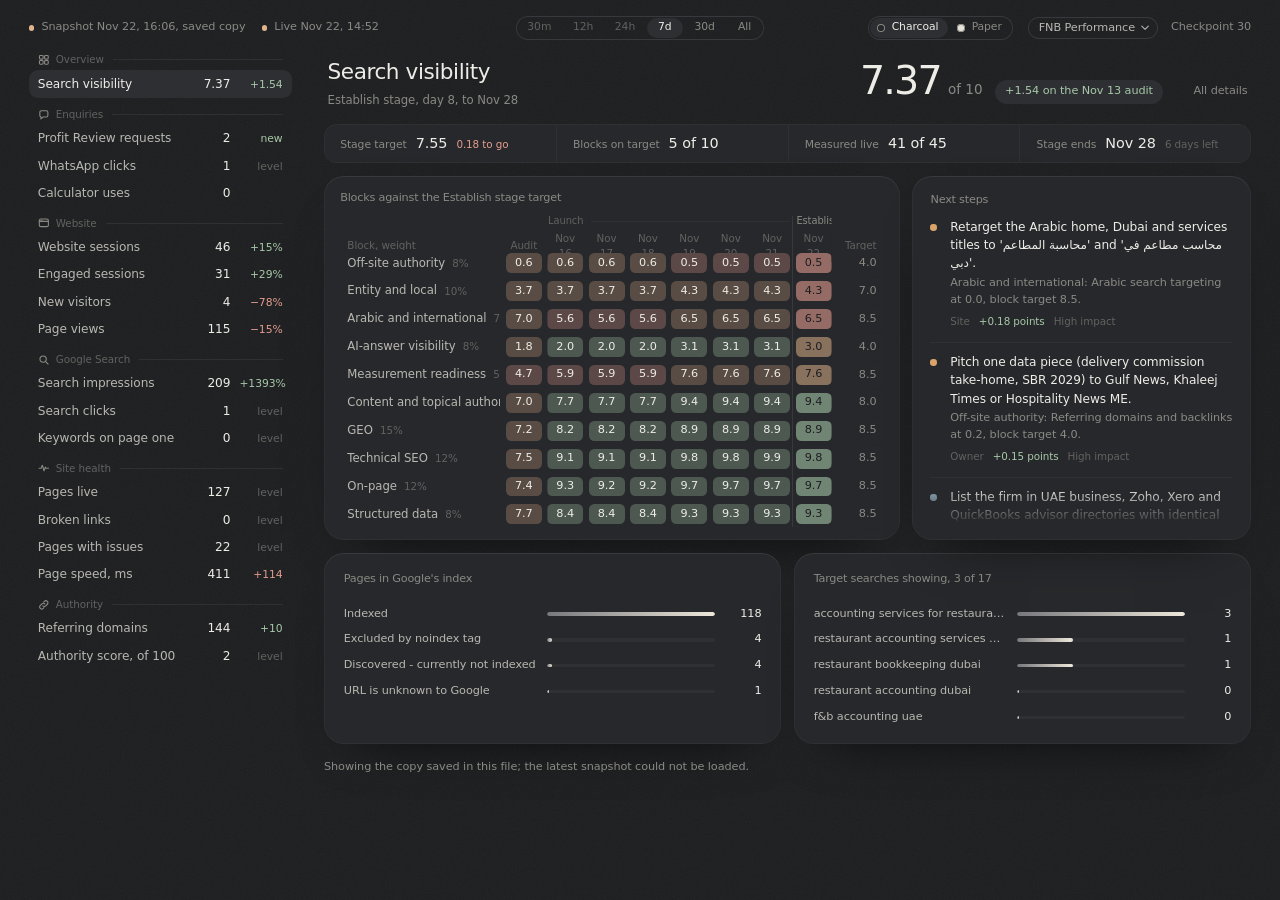
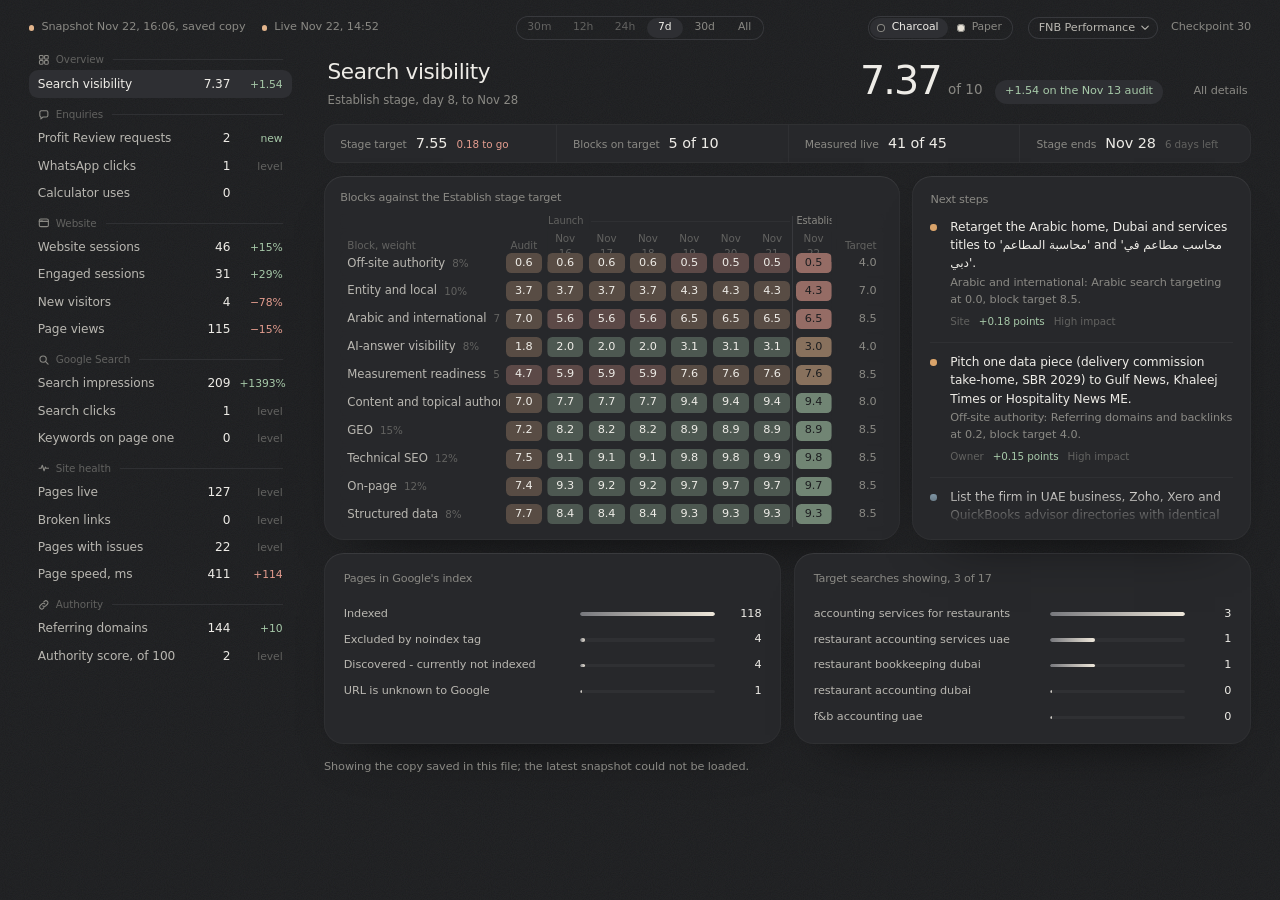
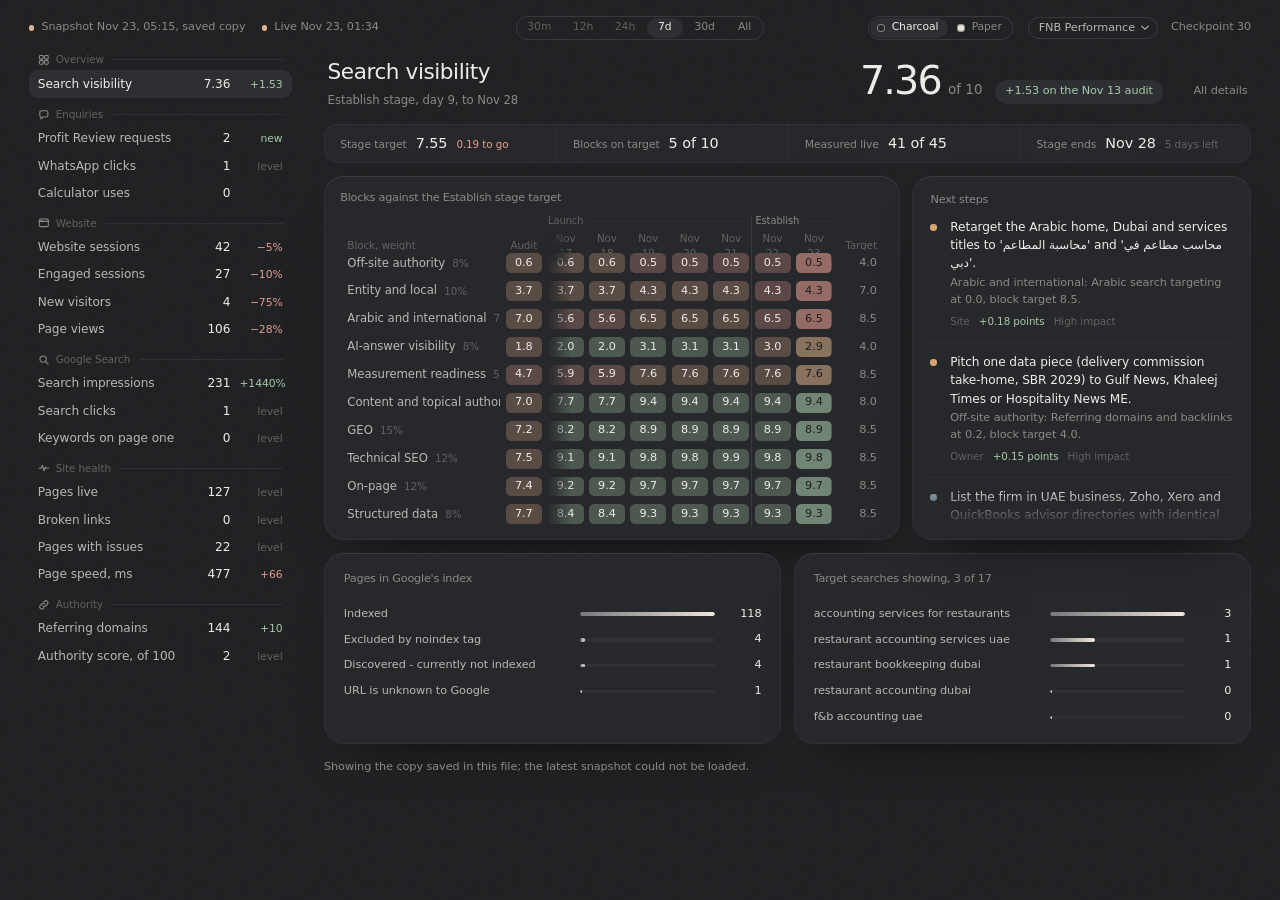
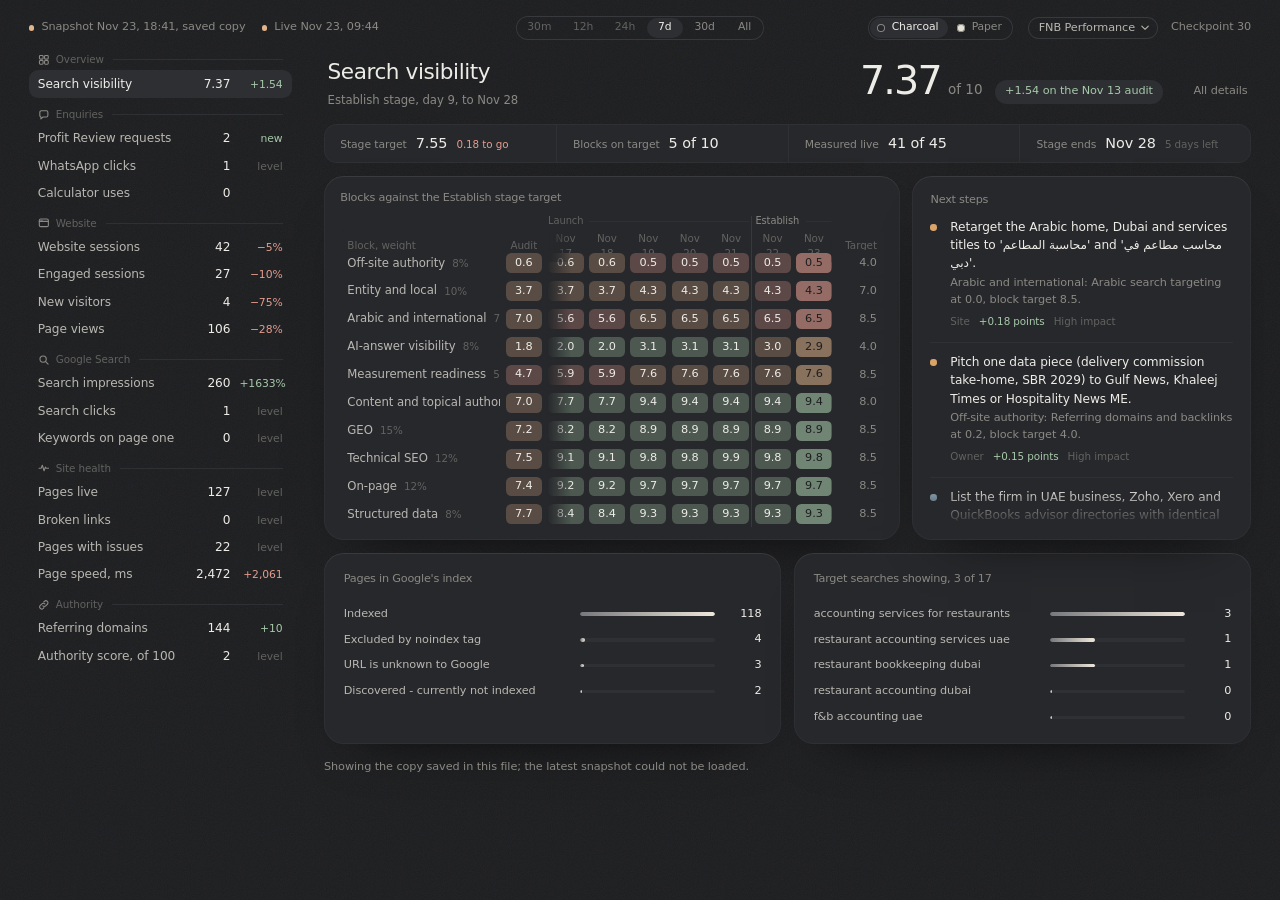
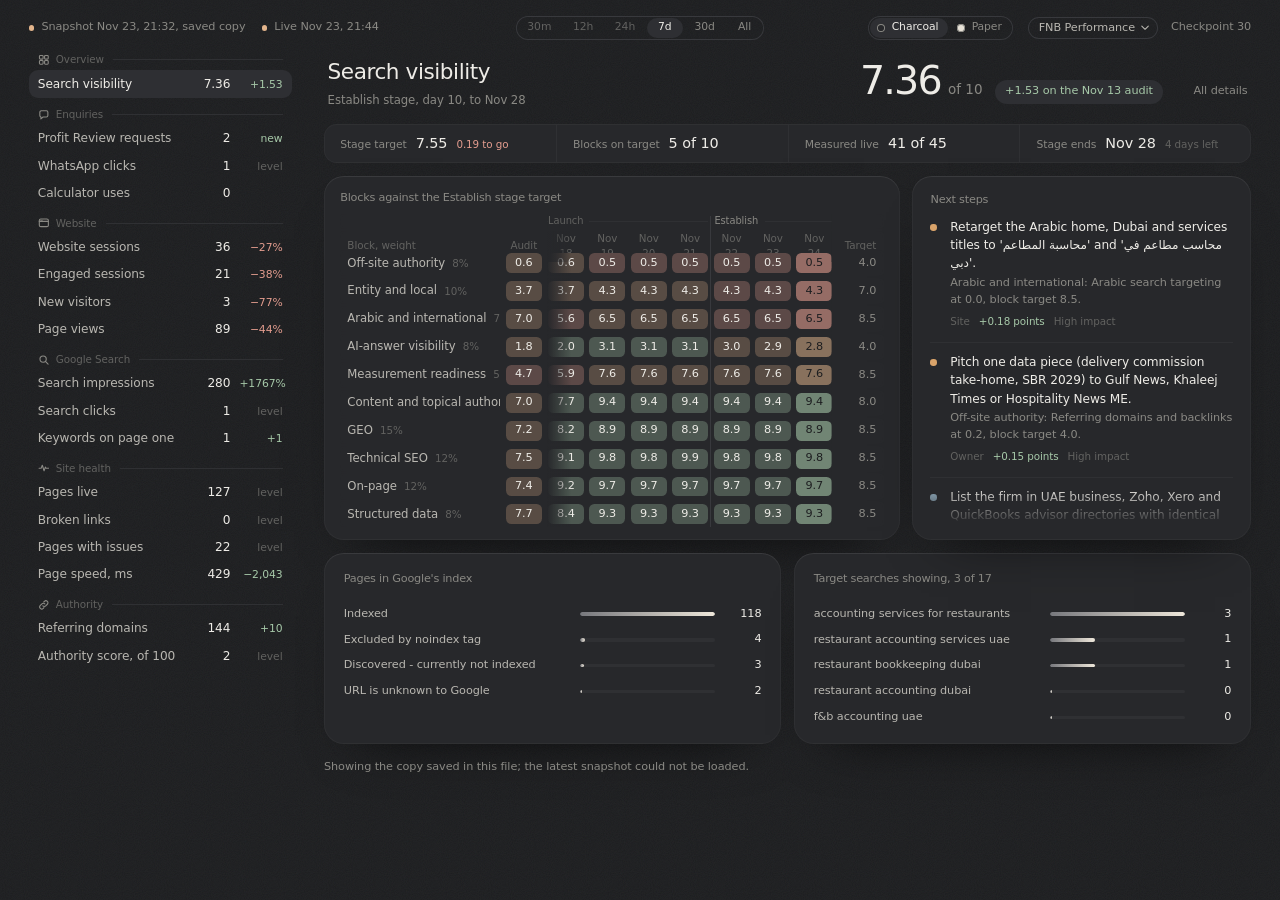
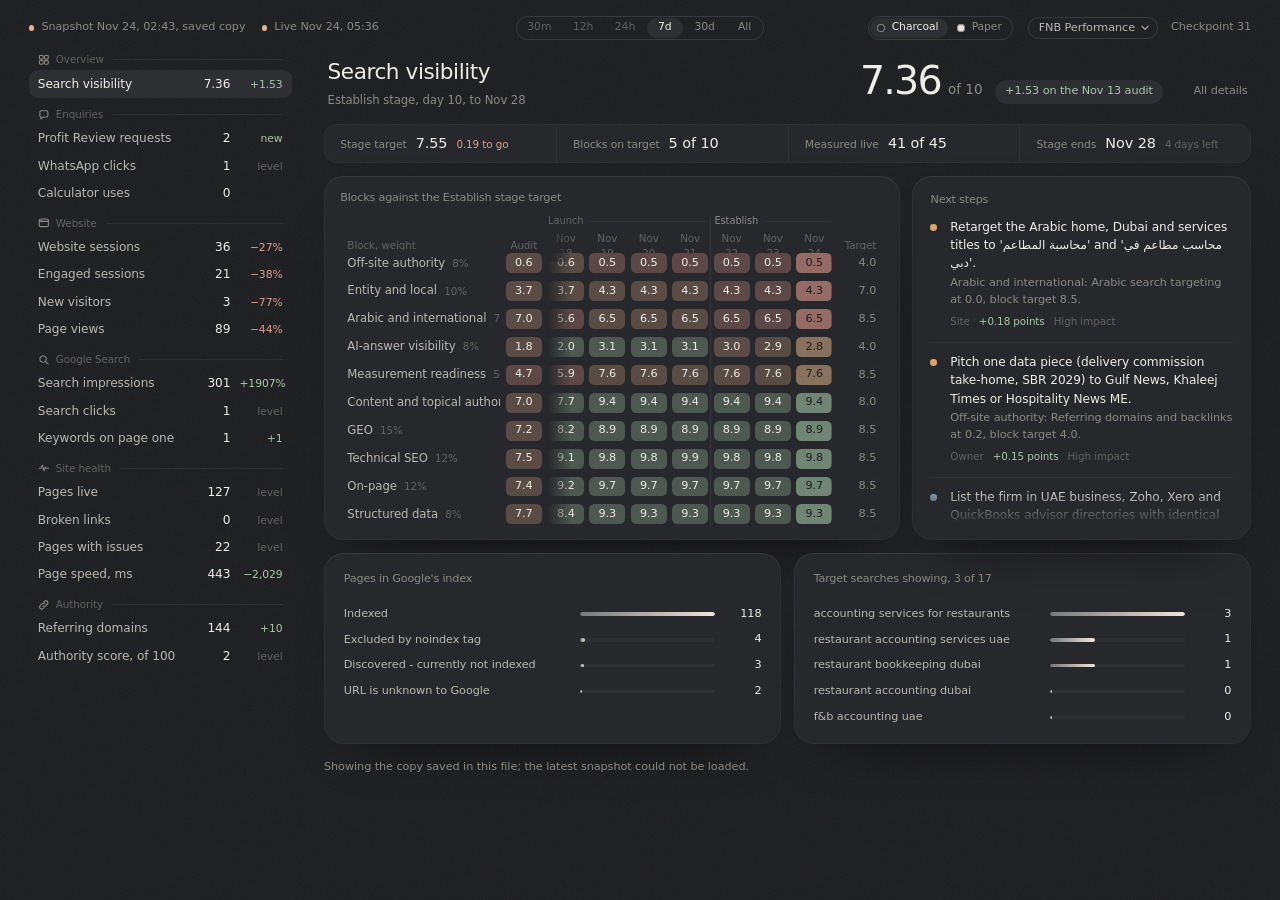
